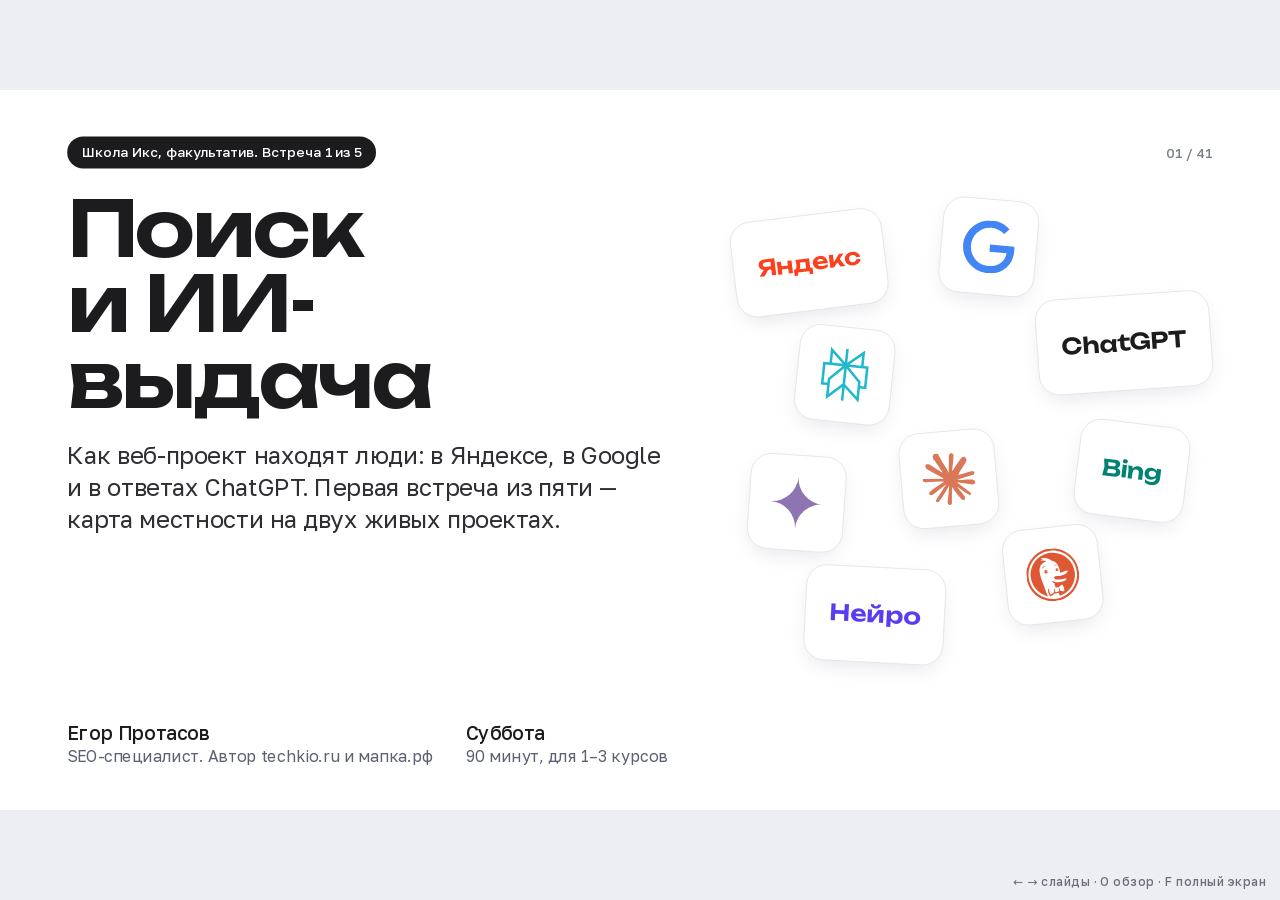
==== index.html @ 4ce23ad5 "Дека «Поиск и ИИ-выдача»: встреча 1 факультатива 41 слайд на живых данных Метрики, Вебмастера и Sear" ====
<!doctype html>
<html lang="ru">
<head>
<meta charset="utf-8">
<meta name="viewport" content="width=device-width,initial-scale=1">
<meta name="robots" content="noindex, nofollow, noarchive, nosnippet">
<meta name="referrer" content="no-referrer">
<title>Поиск и ИИ-выдача — встреча 1 · Школа Икс</title>
<style>
@font-face{font-family: 'Unbounded'; font-style: normal; font-weight: 200 900; font-display: block; src:url([data-uri]) format('woff2'); unicode-range: U+0301, U+0400-045F, U+0490-0491, U+04B0-04B1, U+2116;}
@font-face{font-family: 'Unbounded'; font-style: normal; font-weight: 200 900; font-display: block; src:url([data-uri]) format('woff2'); unicode-range: U+0000-00FF, U+0131, U+0152-0153, U+02BB-02BC, U+02C6, U+02DA, U+02DC, U+0304, U+0308, U+0329, U+2000-206F, U+20AC, U+2122, U+2191, U+2193, U+2212, U+2215, U+FEFF, U+FFFD;}
@font-face{font-family: 'Golos Text'; font-style: normal; font-weight: 400 900; font-display: block; src:url([data-uri]) format('woff2'); unicode-range: U+0301, U+0400-045F, U+0490-0491, U+04B0-04B1, U+2116;}
@font-face{font-family: 'Golos Text'; font-style: normal; font-weight: 400 900; font-display: block; src:url([data-uri]) format('woff2'); unicode-range: U+0000-00FF, U+0131, U+0152-0153, U+02BB-02BC, U+02C6, U+02DA, U+02DC, U+0304, U+0308, U+0329, U+2000-206F, U+20AC, U+2122, U+2191, U+2193, U+2212, U+2215, U+FEFF, U+FFFD;}
@font-face{font-family: 'JetBrains Mono'; font-style: normal; font-weight: 400 700; font-display: block; src:url([data-uri]) format('woff2'); unicode-range: U+0301, U+0400-045F, U+0490-0491, U+04B0-04B1, U+2116;}
@font-face{font-family: 'JetBrains Mono'; font-style: normal; font-weight: 400 700; font-display: block; src:url([data-uri]) format('woff2'); unicode-range: U+0000-00FF, U+0131, U+0152-0153, U+02BB-02BC, U+02C6, U+02DA, U+02DC, U+0304, U+0308, U+0329, U+2000-206F, U+20AC, U+2122, U+2191, U+2193, U+2212, U+2215, U+FEFF, U+FFFD;}

:root{
  --canvas:#FFFFFF; --surface:#F7F8FA; --ink:#1C1C1E; --charcoal:#2E2E33; --slate:#5C6170; --steel:#7A7E8A;
  --hair:#E0E2E8; --hair2:#C9CCD4;
  --yel:#FFD02F; --yel2:#FCB900; --yel-l:#FFF4C4; --yel-d:#746019;
  --blue:#4262FF; --teal:#0FBCB0; --teal-l:#C3FAF5; --moss:#187574;
  --rose-l:#FDE0F0; --rose-d:#8A1F5C; --coral:#FF9999; --coral-l:#FFC6C6; --coral-d:#600000;
  --orange-l:#FFE6CD; --orange-d:#7A3E00; --lav:#EDEAFF; --lav-d:#3F3A8F; --ok:#00B473; --dark:#1C1C1E;
  --fd:'Unbounded',system-ui,sans-serif; --ft:'Golos Text',system-ui,-apple-system,sans-serif; --fm:'JetBrains Mono',ui-monospace,Menlo,monospace;
}
*{box-sizing:border-box;margin:0;padding:0}
html,body{height:100%;background:#EDEEF1;overflow:hidden}
body{font-family:var(--ft);color:var(--ink);-webkit-font-smoothing:antialiased;text-rendering:optimizeLegibility}
a{color:var(--blue)}

/* сцена 16:9 */
#stage{position:fixed;inset:0;overflow:hidden;background:#EDEEF1}
#deck{position:absolute;left:50%;top:50%;width:1600px;height:900px;transform:translate(-50%,-50%) scale(var(--s,1));
  }
/* режим снимка (?shot=1): без масштабирования сцены, кадр ровно 1600×900 — для QA и PDF */
html.shot,html.shot body{width:1600px;height:900px;background:#fff}
html.shot #stage{position:static;width:1600px;height:900px}
html.shot #deck{position:relative;left:auto;top:auto;transform:none;
  transform-origin:center center;background:var(--canvas);overflow:hidden}

/* слайд */
.s{position:absolute;inset:0;z-index:3;padding:58px 84px 54px;opacity:0;visibility:hidden;pointer-events:none;
  display:flex;flex-direction:column;background:var(--canvas)}
.s.live{opacity:1;visibility:visible;pointer-events:auto}
.s.dark{background:var(--dark);color:#fff}
.s.yellow{background:var(--yel)}

.top{display:flex;justify-content:space-between;align-items:center;margin-bottom:28px;flex:none}
.pill{font:500 17px/1 var(--ft);background:var(--ink);color:#fff;border-radius:999px;padding:11px 18px 12px;letter-spacing:.005em}
.dark .pill{background:#fff;color:var(--ink)}
.yellow .pill{background:var(--ink)}
.cnt{font:500 17px/1 var(--ft);color:var(--steel);font-variant-numeric:tabular-nums}
.dark .cnt{color:rgba(255,255,255,.55)}

h1{font:600 50px/1.08 var(--fd);letter-spacing:-.02em;margin:0 0 24px;max-width:1330px}
h1.xl{font-size:66px;line-height:1.04}
h1.md{font-size:42px}
.lead{font:400 27px/1.38 var(--ft);color:var(--charcoal);max-width:1180px;margin-bottom:26px}
.dark .lead{color:rgba(255,255,255,.72)}
.body{flex:1;min-height:0;display:flex;flex-direction:column}
.fill{flex:1;min-height:0}
.row{display:flex;gap:24px;align-items:stretch}
.row>*{min-width:0}
.g2,.g3,.g4,.g5{display:grid;gap:22px}
.g2{grid-template-columns:repeat(2,minmax(0,1fr))}
.g3{grid-template-columns:repeat(3,minmax(0,1fr))}
.g4{grid-template-columns:repeat(4,minmax(0,1fr))}
.g5{grid-template-columns:repeat(5,minmax(0,1fr))}
.g2>*,.g3>*,.g4>*,.g5>*{min-width:0}
.foot{margin-top:auto;padding-top:18px;font:400 18px/1.35 var(--ft);color:var(--steel)}
.foot b{color:var(--slate);font-weight:500}
.dark .foot{color:rgba(255,255,255,.5)}
.hl{background:var(--yel);padding:0 .14em;border-radius:5px;-webkit-box-decoration-break:clone;box-decoration-break:clone;color:var(--ink)}
.mono{font-family:var(--fm);font-weight:500}
b,strong{font-weight:600}

/* стикеры и карточки */
.sticky{border-radius:26px;padding:28px 30px;display:flex;flex-direction:column;gap:12px;min-height:0}
.sticky h4{font:500 24px/1.22 var(--fd);letter-spacing:-.01em}
.sticky p{font:400 21px/1.4 var(--ft);color:var(--charcoal)}
.sticky .big{font:600 62px/1 var(--fd);letter-spacing:-.03em;margin:4px 0 2px}
.sticky .lab{font:500 17px/1.3 var(--ft);color:var(--slate)}
.teal{background:var(--teal-l)} .teal .lab{color:var(--moss)}
.lav{background:var(--lav)} .lav .lab{color:var(--lav-d)}
.yel{background:var(--yel-l)} .yel .lab{color:var(--yel-d)}
.rose{background:var(--rose-l)} .rose .lab{color:var(--rose-d)}
.coral{background:var(--coral-l)} .coral .lab{color:var(--coral-d)}
.orange{background:var(--orange-l)} .orange .lab{color:var(--orange-d)}
.grey{background:var(--surface)}
.gold{background:var(--yel)}
.card{background:var(--surface);border:1px solid var(--hair);border-radius:16px;padding:22px 24px;display:flex;flex-direction:column;gap:10px;min-height:0}
.card h4{font:500 22px/1.25 var(--fd)}
.card p{font:400 20px/1.4 var(--ft);color:var(--charcoal)}
.dark .card{background:#2A2A2E;border-color:#3A3A40;color:#fff}
.dark .card p{color:rgba(255,255,255,.72)}

/* большая цифра */
.stat .n{font:600 82px/1 var(--fd);letter-spacing:-.035em;font-variant-numeric:tabular-nums}
.stat .n small{font-size:.5em;letter-spacing:-.02em}
.stat .l{font:400 21px/1.35 var(--ft);color:var(--slate);margin-top:10px;max-width:34ch}
.dark .stat .l{color:rgba(255,255,255,.62)}
.stat.sm .n{font-size:56px}

/* плитки логотипов */
.tiles{display:flex;flex-wrap:wrap;gap:14px;align-items:flex-start}
.tl{display:flex;flex-direction:column;align-items:center;gap:9px;font:500 16px/1.2 var(--ft);color:var(--slate);text-align:center;width:112px}
.tl.w{width:auto}
.tile{height:86px;min-width:86px;background:#fff;border:1px solid var(--hair);border-radius:18px;display:grid;place-items:center;padding:0 12px}
.tile .ic{width:46px;height:46px;fill:currentColor;display:block}
.tile.word{font:600 21px/1 var(--fd);letter-spacing:-.02em;padding:0 22px;white-space:nowrap}
.tile.sm{height:64px;min-width:64px;border-radius:14px}
.tile.sm .ic{width:34px;height:34px}
.tile.sm.word{font-size:17px;padding:0 16px}
.tile.big{height:120px;min-width:120px;border-radius:26px}
.tile.big .ic{width:66px;height:66px}
.tile.big.word{font-size:28px;padding:0 30px}
.dark .tile{border-color:transparent}

/* иконки-штрихи */
.ui{width:42px;height:42px;fill:none;stroke:currentColor;stroke-width:1.9;stroke-linecap:round;stroke-linejoin:round;flex:none}
.ui.lg{width:56px;height:56px;stroke-width:1.7}
.ui.sm{width:30px;height:30px;stroke-width:2.1}

/* окно браузера */
.browser{background:#fff;border:1px solid var(--hair);border-radius:16px;overflow:hidden;box-shadow:rgba(5,0,56,.08) 0 12px 32px -4px;display:flex;flex-direction:column;min-height:0}
.browser .bar{height:40px;flex:none;background:var(--surface);border-bottom:1px solid var(--hair);display:flex;align-items:center;gap:8px;padding:0 14px}
.browser .bar i{width:11px;height:11px;border-radius:50%;background:var(--hair2);flex:none}
.browser .url{margin-left:10px;flex:1;height:25px;background:#fff;border:1px solid var(--hair);border-radius:8px;font:500 14px/23px var(--fm);color:var(--slate);padding:0 10px;overflow:hidden;white-space:nowrap;text-overflow:ellipsis}
.browser .shot{flex:1;min-height:0;overflow:hidden;background:#fff}
.browser .shot img{display:block;width:100%;height:100%;object-fit:cover;object-position:top}

/* пайплайн шагов */
.pipe{display:flex;gap:16px;align-items:stretch;min-height:0}
.pipe .step{flex:1;min-width:0;background:var(--surface);border-radius:22px;padding:24px 26px;display:flex;flex-direction:column;gap:10px}
.pipe .arr{flex:none;width:30px;display:grid;place-items:center;color:var(--hair2)}
.pipe .arr svg{width:22px;height:22px;fill:none;stroke:currentColor;stroke-width:2.4;stroke-linecap:round;stroke-linejoin:round}
.step h4{font:500 23px/1.22 var(--fd)}
.step p{font:400 20px/1.4 var(--ft);color:var(--charcoal)}
.step .hd{display:flex;align-items:center;gap:14px;margin-bottom:4px}
.num{width:44px;height:44px;border-radius:50%;background:var(--ink);color:#fff;font:600 19px/44px var(--fd);text-align:center;flex:none;font-variant-numeric:tabular-nums}
.num.y{background:var(--yel);color:var(--ink)}
.num.w{background:#fff;color:var(--ink)}
.dark .num{background:var(--yel);color:var(--ink)}

/* макет выдачи */
.serp{background:#fff;border:1px solid var(--hair);border-radius:16px;padding:20px 24px;display:flex;flex-direction:column;gap:13px;min-height:0;box-shadow:rgba(5,0,56,.08) 0 12px 32px -4px}
.serp .q{display:flex;align-items:center;gap:12px;border:1px solid var(--hair2);border-radius:999px;padding:10px 18px;font:400 19px var(--ft);color:var(--ink)}
.serp .q .ui{width:22px;height:22px;stroke-width:2.3}
.sr{position:relative;padding-left:46px;display:flex;flex-direction:column;gap:3px}
.sr .m{position:absolute;left:0;top:2px;width:30px;height:30px;border-radius:50%;background:var(--ink);color:#fff;font:600 14px/30px var(--fd);text-align:center}
.sr .t{font:500 19px/1.25 var(--ft);color:var(--blue)}
.sr .u{font:500 14px/1.3 var(--fm);color:var(--moss)}
.sr .d{font:400 16px/1.35 var(--ft);color:var(--charcoal)}
.sr.ad .t::before{content:"Реклама";font:500 12px/1 var(--ft);color:#fff;background:var(--steel);border-radius:5px;padding:3px 6px;margin-right:9px;vertical-align:2px}
.sr .ai{background:var(--rose-l);border-radius:12px;padding:12px 14px;font:400 16px/1.35 var(--ft);color:var(--charcoal)}
.sr .ai b{display:block;font:500 15px/1.3 var(--ft);color:var(--rose-d);margin-bottom:4px}
.sr .ai sup{font-size:.7em;color:var(--blue)}
.sr .loc{display:flex;gap:10px}
.sr .loc span{flex:1;background:var(--surface);border:1px solid var(--hair);border-radius:10px;padding:8px 10px;font:400 14px/1.3 var(--ft);color:var(--charcoal)}
.sr .paa{display:flex;flex-direction:column;gap:6px}
.sr .paa span{border:1px solid var(--hair);border-radius:8px;padding:7px 12px;font:400 15px var(--ft);color:var(--charcoal)}
.legend{display:flex;flex-direction:column;gap:14px}
.legend .li{display:flex;gap:14px;align-items:flex-start}
.legend .li .m{width:32px;height:32px;border-radius:50%;background:var(--ink);color:#fff;font:600 15px/32px var(--fd);text-align:center;flex:none}
.legend .li h5{font:500 21px/1.25 var(--fd);margin-bottom:4px}
.legend .li p{font:400 19px/1.38 var(--ft);color:var(--charcoal)}

/* анатомия сниппета */
.anat{display:grid;grid-template-columns:220px minmax(0,1fr);gap:14px 28px;align-items:center}
.anat .k{font:500 18px/1.3 var(--ft);color:var(--slate);text-align:right}
.anat .t{font:500 30px/1.2 var(--ft);color:var(--blue)}
.anat .u{font:500 21px/1.3 var(--fm);color:var(--moss)}
.anat .d{font:400 22px/1.4 var(--ft);color:var(--charcoal)}
.anat .box{background:#fff;border:1px solid var(--hair);border-radius:14px;padding:14px 20px}
.anat .box.bad{border-color:var(--coral)}
.anat .box.good{border-color:var(--ok)}

/* таблица */
.tbl{display:grid;grid-template-columns:230px minmax(0,1fr) minmax(0,1fr);border-top:2px solid var(--ink)}
.tbl>div{padding:16px 18px;border-bottom:1px solid var(--hair);font:400 21px/1.35 var(--ft);color:var(--charcoal);min-width:0}
.tbl .h{font:500 19px/1.2 var(--ft);color:var(--slate);padding-top:12px;padding-bottom:12px}
.tbl .k{font:500 21px/1.3 var(--fd);color:var(--ink);letter-spacing:-.01em}
.tbl .geo{background:var(--rose-l)}

/* чек-лист */
.chk{display:grid;grid-template-columns:repeat(2,minmax(0,1fr));gap:16px 22px}
.ck{display:flex;gap:18px;align-items:flex-start;padding:20px 24px;background:var(--surface);border-radius:18px;min-height:0}
.ck h5{font:500 22px/1.25 var(--fd);margin-bottom:6px}
.ck p{font:400 19px/1.38 var(--ft);color:var(--charcoal)}
.ck .mono{font-size:18px;color:var(--ink);background:#fff;border:1px solid var(--hair);border-radius:6px;padding:1px 7px}

/* словарь */
.kv{display:grid;grid-template-columns:repeat(3,minmax(0,1fr));gap:18px}
.kv .it{background:var(--surface);border-radius:20px;padding:24px 26px;display:flex;flex-direction:column;gap:8px}
.kv .k{font:500 25px/1.2 var(--fd);letter-spacing:-.01em}
.kv .k small{font:500 17px/1.2 var(--fm);color:var(--slate);display:block;margin-top:5px}
.kv .v{font:400 20px/1.4 var(--ft);color:var(--charcoal)}

/* график */
.chart{display:flex;flex-direction:column;gap:12px;min-height:0}
.chart svg{display:block;max-width:100%;height:auto}
.chart .cap{font:400 18px/1.35 var(--ft);color:var(--slate)}
.leg{display:flex;gap:22px;flex-wrap:wrap;font:500 18px/1.2 var(--ft);color:var(--slate)}
.leg i{width:14px;height:14px;border-radius:4px;display:inline-block;margin-right:8px;vertical-align:-2px}
.ax{font:500 15px var(--ft);fill:var(--steel)}
.val{font:600 17px var(--fd);fill:var(--ink)}
.val.w{fill:#fff}

/* запрос-карточка */
.qcard{background:#fff;border:1px solid var(--hair);border-radius:16px;padding:18px 20px;display:flex;flex-direction:column;gap:8px}
.qcard .q{font:500 21px/1.3 var(--fm);color:var(--ink);word-break:break-word}
.qcard .meta{font:400 17px/1.3 var(--ft);color:var(--slate)}

/* разделители */
.divn{font:600 150px/1 var(--fd);letter-spacing:-.045em;color:var(--yel);font-variant-numeric:tabular-nums}
.divt{font:600 62px/1.06 var(--fd);letter-spacing:-.025em;max-width:1000px}
.divs{font:400 26px/1.42 var(--ft);color:rgba(255,255,255,.66);max-width:900px;margin-top:22px}
.divlist{display:flex;flex-direction:column;gap:14px;font:400 23px/1.35 var(--ft);color:rgba(255,255,255,.72)}
.divlist span{padding-left:22px;position:relative}
.divlist span::before{content:"";position:absolute;left:0;top:.55em;width:9px;height:9px;border-radius:50%;background:var(--yel)}

/* обложка */
.cover h1{font-size:96px;line-height:.98;letter-spacing:-.035em;margin:0}
.cover .sub{font:400 30px/1.35 var(--ft);color:var(--charcoal);max-width:760px;margin-top:28px}
.cover .who{margin-top:auto;display:flex;gap:40px;align-items:flex-end}
.cover .who b{font:500 24px/1.3 var(--ft)}
.cover .who span{font:400 20px/1.35 var(--ft);color:var(--slate)}
.stack{position:relative}
.stack .tile{position:absolute;box-shadow:rgba(5,0,56,.10) 0 10px 26px -6px}

/* источники */
.src{display:grid;grid-template-columns:1fr 1fr;gap:0 26px;align-content:start}
.srow{display:grid;grid-template-columns:minmax(0,1fr) auto;gap:4px 16px;padding:15px 0;border-bottom:1px solid var(--hair);align-items:baseline}
.srow .num{width:auto;height:auto;border-radius:0;background:none;color:var(--ink);font:500 20px/1.3 var(--ft);text-align:left}
.srow .lnk{font:500 16px/1.3 var(--fm);color:var(--blue);white-space:nowrap}
.srow .whr{grid-column:1/-1;font:400 17px/1.3 var(--ft);color:var(--steel)}

/* анимация появления — только там, где порядок имеет смысл */
.s.live .r{animation:up .5s cubic-bezier(.22,.75,.2,1) both;animation-delay:calc(var(--i,0)*90ms)}
@keyframes up{from{opacity:0;transform:translateY(12px)}to{opacity:1;transform:none}}

/* переход */
#wipe{position:absolute;inset:0;z-index:20;pointer-events:none;opacity:0;background:var(--yel)}
#wipe.go{animation:sweep .38s cubic-bezier(.62,0,.36,1)}
@keyframes sweep{0%{opacity:1;transform:scaleX(0);transform-origin:left center}48%{opacity:1;transform:scaleX(1);transform-origin:left center}
  52%{opacity:1;transform:scaleX(1);transform-origin:right center}100%{opacity:1;transform:scaleX(0);transform-origin:right center}}
.s.in{animation:slidein .32s cubic-bezier(.22,.75,.2,1)}
@keyframes slidein{0%{opacity:0;transform:translateY(var(--dy,10px))}100%{opacity:1;transform:none}}

/* обзор */
#ov{position:fixed;inset:0;z-index:40;background:rgba(28,28,30,.97);display:none;grid-template-columns:repeat(5,1fr);gap:14px;padding:36px;overflow:auto;align-content:start}
#ov.on{display:grid}
.ovc{aspect-ratio:16/9;border-radius:11px;background:#fff;cursor:pointer;border:2px solid transparent;padding:13px;display:flex;flex-direction:column;justify-content:space-between;text-align:left;font-family:var(--ft);transition:border-color .16s}
.ovc:hover,.ovc:focus-visible{border-color:var(--yel);outline:none}
.ovc.cur{border-color:var(--yel)}
.ovc .t{font:500 14px/1.2 var(--ft);color:var(--ink)}
.ovc .i{font:500 12px var(--ft);color:var(--steel);font-variant-numeric:tabular-nums}
#help{position:fixed;right:14px;bottom:11px;z-index:30;font:500 12px var(--ft);color:#6B6F7A;letter-spacing:.04em;transition:opacity .5s;pointer-events:none}
#help.hide{opacity:0}
:focus-visible{outline:2px solid var(--blue);outline-offset:3px}
@media (prefers-reduced-motion:reduce){#wipe.go,.s.in{animation:none}.s.live .r{animation:none;opacity:1;transform:none}}

/* печать */
@media print{
  @page{size:1600px 900px;margin:0}
  html,body{overflow:visible;height:auto;background:#fff}
  #stage{position:static;display:block}
  #deck{position:static;left:auto;top:auto;transform:none;width:1600px;height:auto;overflow:visible}
  #help,#ov,#wipe{display:none!important}
  .s{position:relative;inset:auto;width:1600px;height:900px;opacity:1!important;visibility:visible!important;page-break-after:always;break-after:page}
  .s:last-of-type{page-break-after:auto;break-after:auto}
  .s .r{opacity:1!important;transform:none!important;animation:none!important}
}
</style>
</head>
<body>
<div id="stage"><div id="deck"><svg id="sprite" aria-hidden="true" style="position:absolute;width:0;height:0;overflow:hidden"><defs><symbol id="i-google" viewBox="0 0 24 24"><path d="M12.48 10.92v3.28h7.84c-.24 1.84-.853 3.187-1.787 4.133-1.147 1.147-2.933 2.4-6.053 2.4-4.827 0-8.6-3.893-8.6-8.72s3.773-8.72 8.6-8.72c2.6 0 4.507 1.027 5.907 2.347l2.307-2.307C18.747 1.44 16.133 0 12.48 0 5.867 0 .307 5.387.307 12s5.56 12 12.173 12c3.573 0 6.267-1.173 8.373-3.36 2.16-2.16 2.84-5.213 2.84-7.667 0-.76-.053-1.467-.173-2.053H12.48z"/></symbol><symbol id="i-googlesearchconsole" viewBox="0 0 24 24"><path d="M8.548 1.156L6.832 2.872v1.682h1.716zm0 3.398v.035H6.832v-.035H3.386L0 7.844v3.577h2.826V8.94c0-.525.429-.954.954-.954h16.476c.525 0 .954.43.954.954v2.48h2.754V7.844l-3.386-3.29H17.3v.035h-1.717v-.035zm7.035 0H17.3V2.872l-1.717-1.716zM8.679 1.188V2.84h6.773V1.188zm11.471 7.07a.834.834 0 00-.132.01l-.543.002c-5.216.014-10.432-.008-15.648.01-.435-.063-.794.436-.716.883v2.264h17.812c-.016-.888.045-1.782-.034-2.666-.104-.342-.427-.502-.739-.502zm-15.422.634a.689.698 0 01.689.698.689.698 0 01-.689.697.689.698 0 01-.688-.697.689.698 0 01.688-.698zm2.134 0a.689.698 0 01.689.698.689.698 0 01-.689.697.689.698 0 01-.688-.697.689.698 0 01.688-.698zM.036 11.645v9.156c0 1.05.858 1.908 1.907 1.908h.883V11.645zm21.174 0v11.064h.882c1.05 0 1.908-.858 1.908-1.908v-9.156zM4.057 13.133v6.85h6.137v-6.85zm13.243.021v3.777l-1.708.977-1.708-.977v-3.758a4.006 4.006 0 000 7.23v2.441h3.457v-2.442a4.006 4.006 0 00-.041-7.248zm-13.243 8.26v1.43h7.925v-1.43z"/></symbol><symbol id="i-googleanalytics" viewBox="0 0 24 24"><path d="M22.84 2.9982v17.9987c.0086 1.6473-1.3197 2.9897-2.967 2.9984a2.9808 2.9808 0 01-.3677-.0208c-1.528-.226-2.6477-1.5558-2.6105-3.1V3.1204c-.0369-1.5458 1.0856-2.8762 2.6157-3.1 1.6361-.1915 3.1178.9796 3.3093 2.6158.014.1201.0208.241.0202.3619zM4.1326 18.0548c-1.6417 0-2.9726 1.331-2.9726 2.9726C1.16 22.6691 2.4909 24 4.1326 24s2.9726-1.3309 2.9726-2.9726-1.331-2.9726-2.9726-2.9726zm7.8728-9.0098c-.0171 0-.0342 0-.0513.0003-1.6495.0904-2.9293 1.474-2.891 3.1256v7.9846c0 2.167.9535 3.4825 2.3505 3.763 1.6118.3266 3.1832-.7152 3.5098-2.327.04-.1974.06-.3983.0593-.5998v-8.9585c.003-1.6474-1.33-2.9852-2.9773-2.9882z"/></symbol><symbol id="i-googlegemini" viewBox="0 0 24 24"><path d="M11.04 19.32Q12 21.51 12 24q0-2.49.93-4.68.96-2.19 2.58-3.81t3.81-2.55Q21.51 12 24 12q-2.49 0-4.68-.93a12.3 12.3 0 0 1-3.81-2.58 12.3 12.3 0 0 1-2.58-3.81Q12 2.49 12 0q0 2.49-.96 4.68-.93 2.19-2.55 3.81a12.3 12.3 0 0 1-3.81 2.58Q2.49 12 0 12q2.49 0 4.68.96 2.19.93 3.81 2.55t2.55 3.81"/></symbol><symbol id="i-googlechrome" viewBox="0 0 24 24"><path d="M12 0C8.21 0 4.831 1.757 2.632 4.501l3.953 6.848A5.454 5.454 0 0 1 12 6.545h10.691A12 12 0 0 0 12 0zM1.931 5.47A11.943 11.943 0 0 0 0 12c0 6.012 4.42 10.991 10.189 11.864l3.953-6.847a5.45 5.45 0 0 1-6.865-2.29zm13.342 2.166a5.446 5.446 0 0 1 1.45 7.09l.002.001h-.002l-5.344 9.257c.206.01.413.016.621.016 6.627 0 12-5.373 12-12 0-1.54-.29-3.011-.818-4.364zM12 16.364a4.364 4.364 0 1 1 0-8.728 4.364 4.364 0 0 1 0 8.728Z"/></symbol><symbol id="i-googlemaps" viewBox="0 0 24 24"><path d="M19.527 4.799c1.212 2.608.937 5.678-.405 8.173-1.101 2.047-2.744 3.74-4.098 5.614-.619.858-1.244 1.75-1.669 2.727-.141.325-.263.658-.383.992-.121.333-.224.673-.34 1.008-.109.314-.236.684-.627.687h-.007c-.466-.001-.579-.53-.695-.887-.284-.874-.581-1.713-1.019-2.525-.51-.944-1.145-1.817-1.79-2.671L19.527 4.799zM8.545 7.705l-3.959 4.707c.724 1.54 1.821 2.863 2.871 4.18.247.31.494.622.737.936l4.984-5.925-.029.01c-1.741.601-3.691-.291-4.392-1.987a3.377 3.377 0 0 1-.209-.716c-.063-.437-.077-.761-.004-1.198l.001-.007zM5.492 3.149l-.003.004c-1.947 2.466-2.281 5.88-1.117 8.77l4.785-5.689-.058-.05-3.607-3.035zM14.661.436l-3.838 4.563a.295.295 0 0 1 .027-.01c1.6-.551 3.403.15 4.22 1.626.176.319.323.683.377 1.045.068.446.085.773.012 1.22l-.003.016 3.836-4.561A8.382 8.382 0 0 0 14.67.439l-.009-.003zM9.466 5.868L14.162.285l-.047-.012A8.31 8.31 0 0 0 11.986 0a8.439 8.439 0 0 0-6.169 2.766l-.016.018 3.665 3.084z"/></symbol><symbol id="i-googleads" viewBox="0 0 24 24"><path d="M3.9998 22.9291C1.7908 22.9291 0 21.1383 0 18.9293s1.7908-3.9998 3.9998-3.9998 3.9998 1.7908 3.9998 3.9998-1.7908 3.9998-3.9998 3.9998zm19.4643-6.0004L15.4632 3.072C14.3586 1.1587 11.9121.5028 9.9988 1.6074S7.4295 5.1585 8.5341 7.0718l8.0009 13.8567c1.1046 1.9133 3.5511 2.5679 5.4644 1.4646 1.9134-1.1046 2.568-3.5511 1.4647-5.4644zM7.5137 4.8438L1.5645 15.1484A4.5 4.5 0 0 1 4 14.4297c2.5597-.0075 4.6248 2.1585 4.4941 4.7148l3.2168-5.5723-3.6094-6.25c-.4499-.7793-.6322-1.6394-.5878-2.4784z"/></symbol><symbol id="i-anthropic" viewBox="0 0 24 24"><path d="M17.3041 3.541h-3.6718l6.696 16.918H24Zm-10.6082 0L0 20.459h3.7442l1.3693-3.5527h7.0052l1.3693 3.5528h3.7442L10.5363 3.5409Zm-.3712 10.2232 2.2914-5.9456 2.2914 5.9456Z"/></symbol><symbol id="i-claude" viewBox="0 0 24 24"><path d="m4.7144 15.9555 4.7174-2.6471.079-.2307-.079-.1275h-.2307l-.7893-.0486-2.6956-.0729-2.3375-.0971-2.2646-.1214-.5707-.1215-.5343-.7042.0546-.3522.4797-.3218.686.0608 1.5179.1032 2.2767.1578 1.6514.0972 2.4468.255h.3886l.0546-.1579-.1336-.0971-.1032-.0972L6.973 9.8356l-2.55-1.6879-1.3356-.9714-.7225-.4918-.3643-.4614-.1578-1.0078.6557-.7225.8803.0607.2246.0607.8925.686 1.9064 1.4754 2.4893 1.8336.3643.3035.1457-.1032.0182-.0728-.164-.2733-1.3539-2.4467-1.445-2.4893-.6435-1.032-.17-.6194c-.0607-.255-.1032-.4674-.1032-.7285L6.287.1335 6.6997 0l.9957.1336.419.3642.6192 1.4147 1.0018 2.2282 1.5543 3.0296.4553.8985.2429.8318.091.255h.1579v-.1457l.1275-1.706.2368-2.0947.2307-2.6957.0789-.7589.3764-.9107.7468-.4918.5828.2793.4797.686-.0668.4433-.2853 1.8517-.5586 2.9021-.3643 1.9429h.2125l.2429-.2429.9835-1.3053 1.6514-2.0643.7286-.8196.85-.9046.5464-.4311h1.0321l.759 1.1293-.34 1.1657-1.0625 1.3478-.8804 1.1414-1.2628 1.7-.7893 1.36.0729.1093.1882-.0183 2.8535-.607 1.5421-.2794 1.8396-.3157.8318.3886.091.3946-.3278.8075-1.967.4857-2.3072.4614-3.4364.8136-.0425.0304.0486.0607 1.5482.1457.6618.0364h1.621l3.0175.2247.7892.522.4736.6376-.079.4857-1.2142.6193-1.6393-.3886-3.825-.9107-1.3113-.3279h-.1822v.1093l1.0929 1.0686 2.0035 1.8092 2.5075 2.3314.1275.5768-.3218.4554-.34-.0486-2.2039-1.6575-.85-.7468-1.9246-1.621h-.1275v.17l.4432.6496 2.3436 3.5214.1214 1.0807-.17.3521-.6071.2125-.6679-.1214-1.3721-1.9246L14.38 17.959l-1.1414-1.9428-.1397.079-.674 7.2552-.3156.3703-.7286.2793-.6071-.4614-.3218-.7468.3218-1.4753.3886-1.9246.3157-1.53.2853-1.9004.17-.6314-.0121-.0425-.1397.0182-1.4328 1.9672-2.1796 2.9446-1.7243 1.8456-.4128.164-.7164-.3704.0667-.6618.4008-.5889 2.386-3.0357 1.4389-1.882.929-1.0868-.0062-.1579h-.0546l-6.3385 4.1164-1.1293.1457-.4857-.4554.0608-.7467.2307-.2429 1.9064-1.3114Z"/></symbol><symbol id="i-perplexity" viewBox="0 0 24 24"><path d="M22.3977 7.0896h-2.3106V.0676l-7.5094 6.3542V.1577h-1.1554v6.1966L4.4904 0v7.0896H1.6023v10.3976h2.8882V24l6.932-6.3591v6.2005h1.1554v-6.0469l6.9318 6.1807v-6.4879h2.8882V7.0896zm-3.4657-4.531v4.531h-5.355l5.355-4.531zm-13.2862.0676 4.8691 4.4634H5.6458V2.6262zM2.7576 16.332V8.245h7.8476l-6.1149 6.1147v1.9723H2.7576zm2.8882 5.0404v-3.8852h.0001v-2.6488l5.7763-5.7764v7.0111l-5.7764 5.2993zm12.7086.0248-5.7766-5.1509V9.0618l5.7766 5.7766v6.5588zm2.8882-5.0652h-1.733v-1.9723L13.3948 8.245h7.8478v8.087z"/></symbol><symbol id="i-duckduckgo" viewBox="0 0 24 24"><path d="M12 0C5.37 0 0 5.37 0 12s5.37 12 12 12 12-5.37 12-12S18.63 0 12 0zm0 .984C18.083.984 23.016 5.916 23.016 12S18.084 23.016 12 23.016.984 18.084.984 12C.984 5.917 5.916.984 12 .984zm0 .938C6.434 1.922 1.922 6.434 1.922 12c0 4.437 2.867 8.205 6.85 9.55-.237-.82-.776-2.753-1.6-6.052-1.184-4.741-2.064-8.606 2.379-9.813.047-.011.064-.064.03-.093-.514-.467-1.382-.548-2.233-.38a.06.06 0 0 1-.07-.058c0-.011 0-.023.011-.035.205-.286.572-.507.822-.64a1.843 1.843 0 0 0-.607-.335c-.059-.022-.059-.12-.006-.144.006-.006.012-.012.024-.012 1.749-.233 3.586.292 4.49 1.448.011.011.023.017.035.023 2.968.635 3.509 4.837 3.328 5.998a9.607 9.607 0 0 0 2.346-.576c.746-.286 1.008-.222 1.101-.053.1.193-.018.513-.28.81-.496.567-1.393 1.01-2.974 1.137-.546.044-1.029.024-1.445.006-.789-.035-1.339-.059-1.633.39-.192.298-.041.998 1.487 1.22 1.09.157 2.078.047 2.798-.034.643-.07 1.073-.118 1.172.069.21.402-.996 1.207-3.066 1.224-.158 0-.315-.006-.467-.011-1.283-.065-2.227-.414-2.816-.735a.094.094 0 0 1-.035-.017c-.105-.059-.31.045-.188.267.07.134.444.478 1.004.776-.058.466.087 1.184.338 2l.088-.016c.041-.009.087-.019.134-.025.507-.082.775.012.926.175.717-.536 1.913-1.294 2.03-1.154.583.694.66 2.332.53 2.99-.004.012-.017.024-.04.035-.274.117-1.783-.296-1.783-.511-.059-1.075-.26-1.173-.493-1.225h-.156c.006.006.012.018.018.03l.052.12c.093.257.24 1.063.13 1.26-.112.199-.835.297-1.284.303-.443.006-.543-.158-.637-.408-.07-.204-.103-.675-.103-.95a.857.857 0 0 1 .012-.216c-.134.058-.333.193-.397.281-.017.262-.017.682.123 1.149.07.221-1.518 1.164-1.74.99-.227-.181-.634-1.952-.459-2.67-.187.017-.338.075-.42.191-.367.508.093 2.933.582 3.248.257.169 1.54-.553 2.176-1.095.105.145.305.158.553.158.326-.012.782-.06 1.103-.158.192.45.423.972.613 1.388 4.47-1.032 7.803-5.037 7.803-9.82 0-5.566-4.512-10.078-10.078-10.078zm1.791 5.646c-.42 0-.678.146-.795.332-.023.047.047.094.094.07.14-.075.357-.161.701-.156.328.006.516.09.67.159l.023.01c.041.017.088-.03.059-.065-.134-.18-.332-.35-.752-.35zm-5.078.198a1.24 1.24 0 0 0-.522.082c-.454.169-.67.526-.67.76 0 .051.112.057.141.011.081-.123.21-.31.617-.478.408-.17.73-.146.951-.094.047.012.083-.041.041-.07a.989.989 0 0 0-.558-.211zm5.434 1.423a.651.651 0 0 0-.655.647.652.652 0 0 0 1.307 0 .646.646 0 0 0-.652-.647zm.283.262h.008a.17.17 0 0 1 .17.17c0 .093-.077.17-.17.17a.17.17 0 0 1-.17-.17c0-.09.072-.165.162-.17zm-5.358.076a.752.752 0 0 0-.758.758c0 .42.338.758.758.758s.758-.337.758-.758a.756.756 0 0 0-.758-.758zm.328.303h.01c.112 0 .2.089.2.2 0 .11-.088.197-.2.197a.195.195 0 0 1-.197-.198c0-.107.082-.194.187-.199z"/></symbol><symbol id="i-brave" viewBox="0 0 24 24"><path d="M15.68 0l2.096 2.38s1.84-.512 2.709.358c.868.87 1.584 1.638 1.584 1.638l-.562 1.381.715 2.047s-2.104 7.98-2.35 8.955c-.486 1.919-.818 2.66-2.198 3.633-1.38.972-3.884 2.66-4.293 2.916-.409.256-.92.692-1.38.692-.46 0-.97-.436-1.38-.692a185.796 185.796 0 01-4.293-2.916c-1.38-.973-1.712-1.714-2.197-3.633-.247-.975-2.351-8.955-2.351-8.955l.715-2.047-.562-1.381s.716-.768 1.585-1.638c.868-.87 2.708-.358 2.708-.358L8.321 0h7.36zm-3.679 14.936c-.14 0-1.038.317-1.758.69-.72.373-1.242.637-1.409.742-.167.104-.065.301.087.409.152.107 2.194 1.69 2.393 1.866.198.175.489.464.687.464.198 0 .49-.29.688-.464.198-.175 2.24-1.759 2.392-1.866.152-.108.254-.305.087-.41-.167-.104-.689-.368-1.41-.741-.72-.373-1.617-.69-1.757-.69zm0-11.278s-.409.001-1.022.206-1.278.46-1.584.46c-.307 0-2.581-.434-2.581-.434S4.119 7.152 4.119 7.849c0 .697.339.881.68 1.243l2.02 2.149c.192.203.59.511.356 1.066-.235.555-.58 1.26-.196 1.977.384.716 1.042 1.194 1.464 1.115.421-.08 1.412-.598 1.776-.834.364-.237 1.518-1.19 1.518-1.554 0-.365-1.193-1.02-1.413-1.168-.22-.15-1.226-.725-1.247-.95-.02-.227-.012-.293.284-.851.297-.559.831-1.304.742-1.8-.089-.495-.95-.753-1.565-.986-.615-.232-1.799-.671-1.947-.74-.148-.068-.11-.133.339-.175.448-.043 1.719-.212 2.292-.052.573.16 1.552.403 1.632.532.079.13.149.134.067.579-.081.445-.5 2.581-.541 2.96-.04.38-.12.63.288.724.409.094 1.097.256 1.333.256s.924-.162 1.333-.256c.408-.093.329-.344.288-.723-.04-.38-.46-2.516-.541-2.961-.082-.445-.012-.45.067-.579.08-.129 1.059-.372 1.632-.532.573-.16 1.845.009 2.292.052.449.042.487.107.339.175-.148.069-1.332.508-1.947.74-.615.233-1.476.49-1.565.986-.09.496.445 1.241.742 1.8.297.558.304.624.284.85-.02.226-1.026.802-1.247.95-.22.15-1.413.804-1.413 1.169 0 .364 1.154 1.317 1.518 1.554.364.236 1.355.755 1.776.834.422.079 1.08-.4 1.464-1.115.384-.716.039-1.422-.195-1.977-.235-.555.163-.863.355-1.066l2.02-2.149c.341-.362.68-.546.68-1.243 0-.697-2.695-3.96-2.695-3.96s-2.274.436-2.58.436c-.307 0-.972-.256-1.585-.461-.613-.205-1.022-.206-1.022-.206z"/></symbol><symbol id="i-semrush" viewBox="0 0 24 24"><path d="M20.698 11.911c0 .444-.226.516-.79.516-.596 0-.706-.1-.77-.554-.118-1.152-.896-2.13-2.201-2.24-.418-.034-.518-.19-.518-.706 0-.48.074-.708.446-.708 2.265.01 3.833 1.832 3.833 3.69v.002zm3.3 0c0-3.456-2.338-7.11-7.74-7.11H5.52c-.218 0-.354.11-.354.31 0 .109.082.209.156.26.388.31.97.654 1.73 1.036.743.372 1.323.616 1.903.852.246.1.336.208.336.344 0 .19-.136.308-.4.308H.372c-.254 0-.372.164-.372.326 0 .136.044.254.162.372.69.726 1.796 1.596 3.4 2.604 1.466.91 2.98 1.74 4.533 2.492.236.11.308.236.308.372-.008.154-.126.28-.4.28H4.1c-.216 0-.344.12-.344.3 0 .1.08.226.19.326.888.808 2.311 1.688 4.207 2.494 2.53 1.08 5.094 1.721 7.98 1.721 5.465 0 7.867-4.087 7.867-7.289l-.002.002zm-7.133 5.104c-2.794 0-5.132-2.276-5.132-5.114 0-2.794 2.33-5.04 5.132-5.04 2.863 0 5.111 2.24 5.111 5.04a5.086 5.086 0 0 1-5.111 5.114z"/></symbol><symbol id="i-lighthouse" viewBox="0 0 24 24"><path d="M12 0l5.5 3.5v5H20v3h-2.25l2 12.5H4.25l2-12.5H4v-3h2.5V3.53zm2.94 13.25l-6.22 2.26L8 20.04l7.5-2.75zM12 3.56L9.5 5.17V8.5h5V5.15Z"/></symbol><symbol id="i-cloudflare" viewBox="0 0 24 24"><path d="M16.5088 16.8447c.1475-.5068.0908-.9707-.1553-1.3154-.2246-.3164-.6045-.499-1.0615-.5205l-8.6592-.1123a.1559.1559 0 0 1-.1333-.0713c-.0283-.042-.0351-.0986-.021-.1553.0278-.084.1123-.1484.2036-.1562l8.7359-.1123c1.0351-.0489 2.1601-.8868 2.5537-1.9136l.499-1.3013c.0215-.0561.0293-.1128.0147-.168-.5625-2.5463-2.835-4.4453-5.5499-4.4453-2.5039 0-4.6284 1.6177-5.3876 3.8614-.4927-.3658-1.1187-.5625-1.794-.499-1.2026.119-2.1665 1.083-2.2861 2.2856-.0283.31-.0069.6128.0635.894C1.5683 13.171 0 14.7754 0 16.752c0 .1748.0142.3515.0352.5273.0141.083.0844.1475.1689.1475h15.9814c.0909 0 .1758-.0645.2032-.1553l.12-.4268zm2.7568-5.5634c-.0771 0-.1611 0-.2383.0112-.0566 0-.1054.0415-.127.0976l-.3378 1.1744c-.1475.5068-.0918.9707.1543 1.3164.2256.3164.6055.498 1.0625.5195l1.8437.1133c.0557 0 .1055.0263.1329.0703.0283.043.0351.1074.0214.1562-.0283.084-.1132.1485-.204.1553l-1.921.1123c-1.041.0488-2.1582.8867-2.5527 1.914l-.1406.3585c-.0283.0713.0215.1416.0986.1416h6.5977c.0771 0 .1474-.0489.169-.126.1122-.4082.1757-.837.1757-1.2803 0-2.6025-2.125-4.727-4.7344-4.727"/></symbol><symbol id="i-wordpress" viewBox="0 0 24 24"><path d="M21.469 6.825c.84 1.537 1.318 3.3 1.318 5.175 0 3.979-2.156 7.456-5.363 9.325l3.295-9.527c.615-1.54.82-2.771.82-3.864 0-.405-.026-.78-.07-1.11m-7.981.105c.647-.03 1.232-.105 1.232-.105.582-.075.514-.93-.067-.899 0 0-1.755.135-2.88.135-1.064 0-2.85-.15-2.85-.15-.585-.03-.661.855-.075.885 0 0 .54.061 1.125.09l1.68 4.605-2.37 7.08L5.354 6.9c.649-.03 1.234-.1 1.234-.1.585-.075.516-.93-.065-.896 0 0-1.746.138-2.874.138-.2 0-.438-.008-.69-.015C4.911 3.15 8.235 1.215 12 1.215c2.809 0 5.365 1.072 7.286 2.833-.046-.003-.091-.009-.141-.009-1.06 0-1.812.923-1.812 1.914 0 .89.513 1.643 1.06 2.531.411.72.89 1.643.89 2.977 0 .915-.354 1.994-.821 3.479l-1.075 3.585-3.9-11.61.001.014zM12 22.784c-1.059 0-2.081-.153-3.048-.437l3.237-9.406 3.315 9.087c.024.053.05.101.078.149-1.12.393-2.325.609-3.582.609M1.211 12c0-1.564.336-3.05.935-4.39L7.29 21.709C3.694 19.96 1.212 16.271 1.211 12M12 0C5.385 0 0 5.385 0 12s5.385 12 12 12 12-5.385 12-12S18.615 0 12 0"/></symbol><symbol id="i-tildapublishing" viewBox="0 0 24 24"><path d="M12 0C5.384 0 0 5.384 0 12s5.384 12 12 12 12-5.384 12-12S18.616 0 12 0zm0 .775C18.192.775 23.225 5.808 23.225 12c0 6.192-5.033 11.225-11.225 11.225C5.808 23.225.775 18.192.775 12 .775 5.808 5.808.775 12 .775zM8.904 6.584c-1.36 0-2.52 1.16-2.52 3.287l1.352.193c.192-1.352.576-1.935 1.352-1.935.776 0 1.167.19 2.52.967 1.351.776 1.735.968 3.095.968s2.714-.969 2.522-3.289H15.87c0 1.16-.382 1.745-1.158 1.745-.776 0-1.169-.191-2.713-.967s-1.736-.969-3.096-.969zm2.127 3.48v8.905h1.553v-8.32l-1.553-.585z"/></symbol><symbol id="i-nextdotjs" viewBox="0 0 24 24"><path d="M18.665 21.978C16.758 23.255 14.465 24 12 24 5.377 24 0 18.623 0 12S5.377 0 12 0s12 5.377 12 12c0 3.583-1.574 6.801-4.067 9.001L9.219 7.2H7.2v9.596h1.615V9.251l9.85 12.727Zm-3.332-8.533 1.6 2.061V7.2h-1.6v6.245Z"/></symbol><symbol id="i-telegram" viewBox="0 0 24 24"><path d="M11.944 0A12 12 0 0 0 0 12a12 12 0 0 0 12 12 12 12 0 0 0 12-12A12 12 0 0 0 12 0a12 12 0 0 0-.056 0zm4.962 7.224c.1-.002.321.023.465.14a.506.506 0 0 1 .171.325c.016.093.036.306.02.472-.18 1.898-.962 6.502-1.36 8.627-.168.9-.499 1.201-.82 1.23-.696.065-1.225-.46-1.9-.902-1.056-.693-1.653-1.124-2.678-1.8-1.185-.78-.417-1.21.258-1.91.177-.184 3.247-2.977 3.307-3.23.007-.032.014-.15-.056-.212s-.174-.041-.249-.024c-.106.024-1.793 1.14-5.061 3.345-.48.33-.913.49-1.302.48-.428-.008-1.252-.241-1.865-.44-.752-.245-1.349-.374-1.297-.789.027-.216.325-.437.893-.663 3.498-1.524 5.83-2.529 6.998-3.014 3.332-1.386 4.025-1.627 4.476-1.635z"/></symbol><symbol id="i-vk" viewBox="0 0 24 24"><path d="m9.489.004.729-.003h3.564l.73.003.914.01.433.007.418.011.403.014.388.016.374.021.36.025.345.03.333.033c1.74.196 2.933.616 3.833 1.516.9.9 1.32 2.092 1.516 3.833l.034.333.029.346.025.36.02.373.025.588.012.41.013.644.009.915.004.98-.001 3.313-.003.73-.01.914-.007.433-.011.418-.014.403-.016.388-.021.374-.025.36-.03.345-.033.333c-.196 1.74-.616 2.933-1.516 3.833-.9.9-2.092 1.32-3.833 1.516l-.333.034-.346.029-.36.025-.373.02-.588.025-.41.012-.644.013-.915.009-.98.004-3.313-.001-.73-.003-.914-.01-.433-.007-.418-.011-.403-.014-.388-.016-.374-.021-.36-.025-.345-.03-.333-.033c-1.74-.196-2.933-.616-3.833-1.516-.9-.9-1.32-2.092-1.516-3.833l-.034-.333-.029-.346-.025-.36-.02-.373-.025-.588-.012-.41-.013-.644-.009-.915-.004-.98.001-3.313.003-.73.01-.914.007-.433.011-.418.014-.403.016-.388.021-.374.025-.36.03-.345.033-.333c.196-1.74.616-2.933 1.516-3.833.9-.9 2.092-1.32 3.833-1.516l.333-.034.346-.029.36-.025.373-.02.588-.025.41-.012.644-.013.915-.009ZM6.79 7.3H4.05c.13 6.24 3.25 9.99 8.72 9.99h.31v-3.57c2.01.2 3.53 1.67 4.14 3.57h2.84c-.78-2.84-2.83-4.41-4.11-5.01 1.28-.74 3.08-2.54 3.51-4.98h-2.58c-.56 1.98-2.22 3.78-3.8 3.95V7.3H10.5v6.92c-1.6-.4-3.62-2.34-3.71-6.92Z"/></symbol><symbol id="i-reddit" viewBox="0 0 24 24"><path d="M12 0C5.373 0 0 5.373 0 12c0 3.314 1.343 6.314 3.515 8.485l-2.286 2.286C.775 23.225 1.097 24 1.738 24H12c6.627 0 12-5.373 12-12S18.627 0 12 0Zm4.388 3.199c1.104 0 1.999.895 1.999 1.999 0 1.105-.895 2-1.999 2-.946 0-1.739-.657-1.947-1.539v.002c-1.147.162-2.032 1.15-2.032 2.341v.007c1.776.067 3.4.567 4.686 1.363.473-.363 1.064-.58 1.707-.58 1.547 0 2.802 1.254 2.802 2.802 0 1.117-.655 2.081-1.601 2.531-.088 3.256-3.637 5.876-7.997 5.876-4.361 0-7.905-2.617-7.998-5.87-.954-.447-1.614-1.415-1.614-2.538 0-1.548 1.255-2.802 2.803-2.802.645 0 1.239.218 1.712.585 1.275-.79 2.881-1.291 4.64-1.365v-.01c0-1.663 1.263-3.034 2.88-3.207.188-.911.993-1.595 1.959-1.595Zm-8.085 8.376c-.784 0-1.459.78-1.506 1.797-.047 1.016.64 1.429 1.426 1.429.786 0 1.371-.369 1.418-1.385.047-1.017-.553-1.841-1.338-1.841Zm7.406 0c-.786 0-1.385.824-1.338 1.841.047 1.017.634 1.385 1.418 1.385.785 0 1.473-.413 1.426-1.429-.046-1.017-.721-1.797-1.506-1.797Zm-3.703 4.013c-.974 0-1.907.048-2.77.135-.147.015-.241.168-.183.305.483 1.154 1.622 1.964 2.953 1.964 1.33 0 2.47-.81 2.953-1.964.057-.137-.037-.29-.184-.305-.863-.087-1.795-.135-2.769-.135Z"/></symbol><symbol id="i-wikipedia" viewBox="0 0 24 24"><path d="M12.09 13.119c-.936 1.932-2.217 4.548-2.853 5.728-.616 1.074-1.127.931-1.532.029-1.406-3.321-4.293-9.144-5.651-12.409-.251-.601-.441-.987-.619-1.139-.181-.15-.554-.24-1.122-.271C.103 5.033 0 4.982 0 4.898v-.455l.052-.045c.924-.005 5.401 0 5.401 0l.051.045v.434c0 .119-.075.176-.225.176l-.564.031c-.485.029-.727.164-.727.436 0 .135.053.33.166.601 1.082 2.646 4.818 10.521 4.818 10.521l.136.046 2.411-4.81-.482-1.067-1.658-3.264s-.318-.654-.428-.872c-.728-1.443-.712-1.518-1.447-1.617-.207-.023-.313-.05-.313-.149v-.468l.06-.045h4.292l.113.037v.451c0 .105-.076.15-.227.15l-.308.047c-.792.061-.661.381-.136 1.422l1.582 3.252 1.758-3.504c.293-.64.233-.801.111-.947-.07-.084-.305-.22-.812-.24l-.201-.021c-.052 0-.098-.015-.145-.051-.045-.031-.067-.076-.067-.129v-.427l.061-.045c1.247-.008 4.043 0 4.043 0l.059.045v.436c0 .121-.059.178-.193.178-.646.03-.782.095-1.023.439-.12.186-.375.589-.646 1.039l-2.301 4.273-.065.135 2.792 5.712.17.048 4.396-10.438c.154-.422.129-.722-.064-.895-.197-.172-.346-.273-.857-.295l-.42-.016c-.061 0-.105-.014-.152-.045-.043-.029-.072-.075-.072-.119v-.436l.059-.045h4.961l.041.045v.437c0 .119-.074.18-.209.18-.648.03-1.127.18-1.443.421-.314.255-.557.616-.736 1.067 0 0-4.043 9.258-5.426 12.339-.525 1.007-1.053.917-1.503-.031-.571-1.171-1.773-3.786-2.646-5.71l.053-.036z"/></symbol><symbol id="i-youtube" viewBox="0 0 24 24"><path d="M23.498 6.186a3.016 3.016 0 0 0-2.122-2.136C19.505 3.545 12 3.545 12 3.545s-7.505 0-9.377.505A3.017 3.017 0 0 0 .502 6.186C0 8.07 0 12 0 12s0 3.93.502 5.814a3.016 3.016 0 0 0 2.122 2.136c1.871.505 9.376.505 9.376.505s7.505 0 9.377-.505a3.015 3.015 0 0 0 2.122-2.136C24 15.93 24 12 24 12s0-3.93-.502-5.814zM9.545 15.568V8.432L15.818 12l-6.273 3.568z"/></symbol><symbol id="i-github" viewBox="0 0 24 24"><path d="M12 .297c-6.63 0-12 5.373-12 12 0 5.303 3.438 9.8 8.205 11.385.6.113.82-.258.82-.577 0-.285-.01-1.04-.015-2.04-3.338.724-4.042-1.61-4.042-1.61C4.422 18.07 3.633 17.7 3.633 17.7c-1.087-.744.084-.729.084-.729 1.205.084 1.838 1.236 1.838 1.236 1.07 1.835 2.809 1.305 3.495.998.108-.776.417-1.305.76-1.605-2.665-.3-5.466-1.332-5.466-5.93 0-1.31.465-2.38 1.235-3.22-.135-.303-.54-1.523.105-3.176 0 0 1.005-.322 3.3 1.23.96-.267 1.98-.399 3-.405 1.02.006 2.04.138 3 .405 2.28-1.552 3.285-1.23 3.285-1.23.645 1.653.24 2.873.12 3.176.765.84 1.23 1.91 1.23 3.22 0 4.61-2.805 5.625-5.475 5.92.42.36.81 1.096.81 2.22 0 1.606-.015 2.896-.015 3.286 0 .315.21.69.825.57C20.565 22.092 24 17.592 24 12.297c0-6.627-5.373-12-12-12"/></symbol><symbol id="i-mistralai" viewBox="0 0 24 24"><path d="M17.143 3.429v3.428h-3.429v3.429h-3.428V6.857H6.857V3.43H3.43v13.714H0v3.428h10.286v-3.428H6.857v-3.429h3.429v3.429h3.429v-3.429h3.428v3.429h-3.428v3.428H24v-3.428h-3.43V3.429z"/></symbol><symbol id="i-deepseek" viewBox="0 0 24 24"><path d="M23.748 4.651c-.254-.124-.364.113-.512.233-.051.04-.094.09-.137.137-.372.397-.806.657-1.373.626-.829-.046-1.537.214-2.163.848-.133-.782-.575-1.248-1.247-1.548-.352-.155-.708-.311-.955-.65-.172-.24-.219-.509-.305-.774-.055-.16-.11-.323-.293-.35-.2-.031-.278.136-.356.276-.313.572-.434 1.202-.422 1.84.027 1.436.633 2.58 1.838 3.393.137.094.172.187.129.323-.082.28-.18.553-.266.833-.055.179-.137.218-.328.14a5.5 5.5 0 0 1-1.737-1.179c-.857-.828-1.631-1.743-2.597-2.46a12 12 0 0 0-.689-.47c-.985-.957.13-1.743.387-1.836.27-.098.094-.433-.778-.428-.872.003-1.67.295-2.687.685a3 3 0 0 1-.465.136 9.6 9.6 0 0 0-2.883-.101c-1.885.21-3.39 1.1-4.497 2.622C.082 8.776-.231 10.854.152 13.02c.403 2.284 1.568 4.175 3.36 5.653 1.857 1.533 3.997 2.284 6.438 2.14 1.482-.085 3.132-.284 4.994-1.86.47.234.962.328 1.78.398.629.058 1.235-.031 1.705-.129.735-.155.684-.836.418-.961-2.155-1.004-1.682-.595-2.112-.926 1.095-1.295 2.768-3.598 3.284-6.733.05-.346.115-.834.108-1.114-.004-.171.035-.238.23-.257a4.2 4.2 0 0 0 1.545-.475c1.397-.763 1.96-2.016 2.093-3.517.02-.23-.004-.467-.247-.588M11.58 18.168c-2.088-1.642-3.101-2.183-3.52-2.16-.39.024-.32.472-.234.763.09.288.207.487.371.74.114.167.192.416-.113.603-.673.416-1.842-.14-1.897-.168-1.361-.801-2.5-1.86-3.301-3.306-.775-1.393-1.225-2.888-1.299-4.482-.02-.385.094-.522.477-.592a4.7 4.7 0 0 1 1.53-.038c2.131.311 3.946 1.264 5.467 2.774.868.86 1.525 1.887 2.202 2.89.72 1.066 1.494 2.082 2.48 2.915.348.291.626.513.892.677-.802.09-2.14.109-3.055-.615zm1.001-6.44a.306.306 0 0 1 .415-.287.3.3 0 0 1 .113.074.3.3 0 0 1 .086.214c0 .17-.136.307-.308.307a.303.303 0 0 1-.306-.307m3.11 1.596c-.2.081-.4.151-.591.16a1.25 1.25 0 0 1-.798-.254c-.274-.23-.47-.358-.551-.758a1.7 1.7 0 0 1 .015-.588c.07-.327-.007-.537-.238-.727-.188-.156-.426-.199-.689-.199a.6.6 0 0 1-.254-.078.253.253 0 0 1-.114-.358 1 1 0 0 1 .192-.21c.356-.202.767-.136 1.146.016.352.144.618.408 1.001.782.392.451.462.576.685.915.176.264.336.536.446.848.066.194-.02.353-.25.45"/></symbol><symbol id="i-habr" viewBox="0 0 24 24"><path d="M1.14 9.295l.17.253c-.34-.01-.696-.043-.764-.189 0-.007.002-.014.004-.021.19-.05.353-.053.59-.043zm1.806.77l.082.25-.192.008.046-.256c.022 0 .042-.001.064-.003zM3.6 11.89c-.17.156-.301.26-.402.497-.14-.115-.213-.343-.258-.598-.05-.278-.066-.587-.104-.818l.012-.118.197-.014.502.95.053.1zm-.254-2.342a60.527 60.527 0 01.077-.512l.065-.004c-.048.172-.096.344-.142.516zm-.137-2.322l.9.244a1.975 1.975 0 00-.004.04c-.419.31-.806.446-1.014 1.006L3.17 7.27l.039-.043zm.84-1.29c-.058.58.024.836.125 1.196.16.114.224.183.172.352-.27-.134-.556-.274-.97-.252a2.799 2.799 0 01-.03-.035c.116-.457.342-.738.517-1.1l.187-.162zm1.294-.772l.039-.003c-.124.428-.174 1.415-.391 1.807-.513-.243-.503-1.296.071-1.712l.28-.092zm-.478 3.17l.432.469c-.17.522-.491.915-.627 1.52l-.255-.02c-.218-.609.327-1.601.42-2.045l.4.046c.05.125.098.25.147.376l-.517-.347zM6.047 5.16c-.044.507.068.77.098 1.162-.254.13-.509.258-.763.387a5.262 5.262 0 01.373-1.527l.292-.022zm.296-.77l.057-.004-.086.247-.169.011.13-.153.068-.101zM6.4 6.755l-.764.47c.016-.284.378-.667.681-.773l.07.038.013.265zm.51-1.778c-.047.262-.093.523-.138.785l-.143.09-.076.083c-.138-.194-.173-.67-.143-1.032l.5.074zm.508-.59c0 .01-.002.018-.003.026L7.22 4.6c-.13.05-.146.048-.31.042.021-.085.045-.17.068-.255h.44zm.51-1.032L7.7 3.87l-.79-.057.003-.042c.325-.15.61-.328 1.014-.417zm-.412 1.34l.084-.05.073.258-.255-.05.098-.159zm.666.763c-.303.118-.722.085-.965.22a77.912 77.912 0 00-.053-.31l.158-.207c.257.1.514.202.77.303l.09-.006zm-.651.464l-.346.013c-.008-.036-.014-.072-.021-.109.243-.099.651-.108 1.018-.149l-.387.213-.264.032zm.905 0c-.291.073-.57.33-.761.53-.037-.234.412-.646.627-.775.095.085.105.076.134.245zm.51-3.083l-.004.04-.306.185-.454.033.004-.04.76-.218zm-.412.774l-.098-.145c.23-.193.737-.087 1.019-.058l-.921.203zm2.278-.76c.425.035.814.135 1.11.32L12 3.168l-.047.066-.407.12c-.245-.034-.49-.07-.734-.105L9.2 3.02l.004-.033a5.375 5.375 0 011.608-.133zm1.693-.136l-.09.122a1.23 1.23 0 01-.67-.258l.764.097-.004.039zm1.356.954l.211-.08.219.188c-.03.215-.237.391-.396.6l-.122.008c-.332-.55-.751-1.151-1.486-1.363l-.032-.065.297-.12c.499.174.915.438 1.378.59.06.145.041.096-.07.242zm.614 1.223l-.058-.057-.126.009.21-.2-.026.248zm.225 2.848c.344.298.432.73.289 1.29-.148-.332-.295-.665-.444-.997.05-.074.097-.148.146-.222.003-.024.005-.048.009-.071zm.1-2.32l-.004.048-.181.207-.07-.137c.109-.195.03-.09.173-.11l.082-.008zm.212-.003l.806.299c-.001.027-.004.054-.007.08-.068.047-.136.092-.204.137l-.807-.298.007-.081.205-.137zm1.57 1.033l-.447-.297-.062-.12c.194-.12.166-.114.371-.074.045.164.092.327.138.49zm.254-.098l-.09.098c-.108-.056-.127-.127-.164-.259l.233.102.021.059zm-.19-.739l-.064.005c.07-.067.14-.134.212-.2-.05.065-.1.13-.148.195zm1.209 1.298l-.125.055a230.14 230.14 0 01-.681-.383 98.74 98.74 0 01-.213-.29c.353-.26.366.042.699.207l.32.411zm.254.228l-.254-.093.153-.08.101.173zm-.31.416c.092.185.092.133.31.105L17.718 8l-.373-.712.005-.044c.275-.059.363.04.632.08l.103.166-.285.067zm.056.463l.509-.278c-.102.23-.235.348-.392.516l-.117-.238zm1.018.985c-.138.119-.228.157-.489.179l.21.023-.004.037-.717.304-.018-.92.494-.585.09-.043.434 1.005zm-.255-1.412c1.406-.392 1.134.354.507.923-.17-.307-.339-.615-.507-.923zm1.273.149c-.518 2.434-.618 2.567-2.45 3.613-.03-.049-.063-.097-.096-.145l.065-.272c1.195-.34 1.874-.966 1.803-2.383l.599-.77.079-.043zm.062 0c-.02-.084-.04-.168-.062-.252l.19-.006-.128.258zm-3.117 2.367l.018-.269.016-.23.176-.059c.009 0 .017-.002.025-.003.05.305 0 .53-.1.775-.086-.055-.103-.078-.135-.214zm-1.018 2.258l.004-.045.334-.799.07-.168.588.04c.009.044.015.087.018.128.026.304-.079.547-.187.864l-.827-.02zm.255 1.036l.007-.4.01-.1.43.032.062-.005c-.099.163-.197.326-.294.49l-.215-.017zm-.252-1.67l.026-.013.203-.105.023-.002-.03.107-.119.409-.106-.364.003-.032zm-.397 1.285l-.115-.115c.112.078.039.002.115.115zm-.624-.307c.143-.09.298-.062.51-.06l-.063.207c-.175.07-.2.044-.397.023l-.05-.17zm.312.966l.197.466c-.152.103-.305.205-.457.309-.136-.187.012-.71.26-.775zm-.503-1.62l-.064.005.084-.191-.02.187zm.733.072l-.033-.021.112-.236.037-.001.106.248-.222.01zm1.763-3.355l-.014-.087c.067-.082.11-.133.225-.17l.03.152c-.05.033-.1.065-.149.099l-.092.006zm-.014.63c-.046.061-.128.095-.186.144l-.069-1.29.255 1.146zm-.467 1.73c.168-.094.192-.007.212.22h-.509l.009-.08.288-.14zm-.25-.713l.115-.098.093.166-.043.092-.212-.025.047-.135zm-.047.684l-.265.25-.173-.029-.07.007c.04-.079.082-.158.123-.236l.385.008zm-.96-.147c-.106-.074-.03-.064-.05-.12l.05.12zm.802-1.152l-.86-.446c.04-.59.112-1.268.054-1.876.663.24 1.258 1.319.806 2.322zm-.605 0c.211.112.2.214.493.304.051.191-.027.267-.149.47l-.312-.012c-.064-.34.006-.535-.032-.762zm.058 1.669c-.107-.074-.03-.064-.05-.12l.05.12zm1.723-2.484l.003-.048.23-.169c.04.264.025.704-.035 1.032-.136-.106-.161-.554-.198-.815zm0 .815c.052-.086.104-.172.154-.258l-.09.254-.064.004zm1.485-.771l.043-.003c.012.989-.598 1.169-1.4 1.54l-.128.009.5-1.036.985-.51zM17.32 7.103c.008.026.017.051.024.077l-.063.046-.191-.258.23.135zm-.23.43l.007-.045a3.35 3.35 0 01.056-.004l.192.258c-.148-.07-.172-.088-.255-.21zm.254.66l-.343.323-.737-1.07-.956-.83.21-.164c.463.2 1.273.581 1.436 1.057.053.155-.13.283-.006.412.148.154.296.044.397.271zm-2.148 1.613l.078.031.034.744-.119-.028c-.112-.083-.19-.467-.088-.634l.095-.113zm-.564 1.294l.082-.003.085.202-.13.05-.125.006c.03-.085.06-.17.088-.255zm-.232 4.126l-.11-.377c.157-.045.313-.09.47-.137l.04-.002a.527.527 0 00-.005.035l-.395.48zm-.365-1.032c.047-.152.08-.175.165-.259l.07.028.02.066-.157.154-.098.01zm.12.258l-.12-.132.255-.126-.066.253-.069.005zm-.268 1.17c-.036-.028-.07-.057-.106-.087l.078-.005.393-.304.038.31-.301.206-.102-.12zm.02 2.956c-.613.026-.98-.13-1.48-.174l-.573-1.133-.11-.114c.962-.114 1.567-.578 2.28-.899.252.24.823 1.462.32 2.003-.12.185-.255.204-.438.317zm-2.632-1.273l.23-.015c.347.233.583.65.749 1.033l-1.019-.295c.076-.258.108-.52.04-.723zm-.732-.974L11.691 16l1.804.176.032.091c-.537.242-1.148.446-1.764.758-.667.053-.828-.196-1.29-.36l.071-.334zm-.071 1.216l.023-.224.439-.033c.036.195.074.304.02.516l-.482-.26zm-.51.404l.171-.094c.21-.139.367.046.593.119l-.09.088-.673-.113zm.495-.403a15.96 15.96 0 01-.166-.075l-.074-.183.255.016-.015.242zm-.749 0l.255.219c0 .135-.012.12-.043.297l-.212-.516zm-.66-.967c.239-.073.557-.057.915-.065l-.333.258-.685-.067.103-.126zM8.436 3.648c.473-.452 1.659-.317 1.956-.03l.08-.007c-.395.369-1.007.411-1.383.776-.295-.196-.539-.322-.653-.739zm2.6.739l.2.227c-.178.01-.365.021-.552.037-.421.036-.837.099-1.128.25l-.038.002a51.163 51.163 0 01-.063-.099 3.644 3.644 0 011.544-.414l.037-.003zm.992-1.29c.329.33.82.526.99 1.032-.69-.321-1.752-.316-2.29-.827.474.101.878.063 1.3-.205zm.227 1.806l.944.13.074-.006-.757.65c-.12-.239-.148-.563-.261-.774zm1.213 1.104l-.195-.03.254-.042-.06.072zm-.195-.617l.233-.229.021.258-.169-.037-.085.008zm.462 8.54l-.112.005-.096-.09.074-.097.18-.07-.046.253zm-.203.472c.03-.036.062-.072.094-.108l.008-.1.148.235-.255.023.005-.05zm-.101.824l-.158-.19.509-.068-.243.25-.108.008zm.096.774l-.509-.061.36-.197.15.258zm-.357-.728l.103.098-.369.094-.395.02.55-.258.111.046zM11.746 4.129c.297.008.611.083.763.258-.205-.02-.574.013-.667-.145l-.096-.113zm.258 1.032c.145.127.196.277.17.516-.224-.077-.166-.322-.17-.516zm.25 1.627l.009-.044c.507-.11.616.066.385.224-.2-.028-.29-.103-.393-.18zm.653 6.631l.111.028a1.49 1.49 0 00-.004.036l-.25.194.104-.255.039-.003zm-.14-6.294l.19-.157.061.258-.254-.056.002-.045zm.76 6.9l-.615.161-.148.007c0-.008.002-.017.004-.025.23-.046.378-.122.514-.233l.216.04.03.05zm-.439-.606l-.07-.143.175-.115.08.043-.1.208-.085.007zm-1.597 1.785l.303-.236.938.08.032.07-.634.366c-.235-.039-.438-.143-.56-.286l-.08.006zm-.471.022l.47.258-.763-.135c.098-.04.195-.082.293-.123zm-.038.527a7.12 7.12 0 00-.003.062l-.145.08-.107.014.004-.062c.111-.147.092-.098.25-.094zM9.782 5.25a6.022 6.022 0 00-.073-.077c.253-.138.652-.204 1.044-.235.323-.027.641-.03.869-.035l.124.774c-.333-.036-.65-.08-.993-.095a5.2 5.2 0 00-.888.032 41.055 41.055 0 00-.083-.364zm.374 10.355l.062.11-.06.231-.703.054c.075-.23.187-.341.308-.516l.393.121zm-.868-.895c-.32-.018-.758-.252-.852-.516l1.019.259-.167.257zm.358-.014l-.191.014.006-.062.212-.196c-.01.081-.018.162-.027.244zm-.7-9.437l.31-.098.199.25-.21.008-.3-.16zm-.004 11.08c-.017.056-.032.113-.048.17-.025.001-.05.004-.074.007a92.65 92.65 0 00-.129-.258l.255.026-.004.055zm.141-1.113l.594.12.032.08-.461.574-.557-.082.392-.692zm4.444-8.088l.115-.169.042-.001.32.08.032.046-.357.132a41.52 41.52 0 00-.152-.088zm.689-.834l-.18-.11c.183.067.078-.009.18.11zm-.058 1.18l-.122-.104.255-.154-.133.258zm-.122 1.806l.396.098c.107.042.104.053.113.16-.17-.065-.454-.11-.509-.258zm.04-.703l.054-.07.161.257-.255-.05.04-.137zm-5.157 8.491l.027.068-.343.131-.167.013.004-.035.117-.183c.162-.075.166-.026.362.006zm-.737-12.95c.222.166.28.37.245 1.033-.146-.187-.235-.584-.245-1.032zm.146-.515L8.31 3.8l-.127.009.146-.196zm-.146.258c-.007.062-.012.124-.02.186l-.235-.043.194-.139.06-.004zm0 14.968l.126-1.314.892-.235-.938 1.501-.08.048zm.063-3.532l.137-.081c.125.148.013.361-.105.516-.098-.092-.109-.15-.083-.359l.05-.076zm-.827-.126l.293-.471.47.276c-.16.252-.323.504-.485.756-.146-.13-.236-.321-.278-.56zm0 2.021l.47-.428.221.02.073.12c-.02.126-.038.251-.056.376l-.708-.088zm-.763-.35l.56-.336.426.067.032.059-.449.39c-.224-.023-.373-.083-.49-.185l-.08.005zm-.075-.499l.205-.095.088.019.036.042-.593.197-.17-.06.434-.103zm-.689-.242l.15-.363c.278-.036.344.101.553.188l.06.092-.311.213-.253.017-.199-.147zm-.51 1.059l.371-.654c.246 0 .276.02.377.15.045.076.006.035-.092.052l-.023.225.386.06c-.076.189-.088.164-.202.284-.38.02-.551-.052-.816-.117zm-.428-.912l.647.195.036.077-.415.502-.603-.198.335-.576zM2.46 15.56l.008-.077.361.278.031.074c-.751.58.398 2.47 1.705 1.245l.562.226c-.216.385-.587.537-.978.755-.935.078-2.244-1.449-1.69-2.501zm.872.264l.014.175c-.07-.053-.14-.104-.208-.157l-.047-.101.24.083zm1.286 1.096l-.465.36c-.916.096-1.287-.538-1.317-1.317l.179-.216.078-.006c.461.363.869.917 1.495 1.1l.03.079zm-.887-3.76c-.083-.06-.088-.09-.13-.192l.174-.662.203-.178.131.192-.378.84zm-.13.223l.401-.949.082-.048c.185.326.453.474.534.917l-.604.631a1.223 1.223 0 01-.414-.55zm.763.79l.51-.497.253.517c-.254-.008-.508-.014-.763-.02zm1.272-5.215c-.241.515-.562.865-.754 1.364-.084-.453.422-1.104.585-1.504l.078-.045.091.185zm0-1.42c.379-.117.633-.331.904-.571l.115.344-.322.43-.697-.202zm1.273.027l-.138.176-.116-.02.002-.028.232-.21.02.082zm-.2-1.112l.04-.002.16.337-.06.179c-.233-.122-.224-.267-.14-.514zm-.048 7.481l.235.169-.241-.106a1.03 1.03 0 01.006-.063zm-.004.259l.252.109a.9.9 0 00-.004.03l-.54.377c-.155-.07-.174-.209-.22-.36l.005-.032.507-.124zm-.753-.517l.242.098-.13.075-.125.014.013-.187zm-.013-5.16c.306.086.209.028.222.257-.14-.082-.15-.121-.222-.258zm0 4.609l.021-.223c.119.083.16.132.234.258a61.01 61.01 0 00-.255-.035zm.51-3.223c-.096.123-.092.09-.255.161l.111-.258.143.097zm0-1.038l-.16.167c-.16-.09-.085-.054-.013-.221l.095-.037.077.091zm-.021-.439l-.234-.168c.18.069.138.027.234.168zm-.489 4.735l.255.203c-.13-.003-.2-.031-.255-.203zm.764-.01l-.104.01-.089-.164-.062-.08.138-.014c.039.083.077.166.117.248zm-.14-4.778L6.4 8.258c.112.078.038.002.114.115zm.015 4.25l-.13-.27.055-.222.032-.002.168.516a37.21 37.21 0 00-.125-.022zm-.667 3.003l.028.034L5.8 16a.697.697 0 01-.418-.516l.481.142zM5.127 16l.255.226c-.163-.072-.173-.069-.255-.226zm.44-2.288l.03.223-.215-.258.185.035zm-.252 1.207l-.188-.467c.223.085.397.34.51.516l-.322-.049zm.2-4.594l.063-.002-.186.258c-.03-.064.007-.125.11-.2l.013-.057zm-.133 2.218l-.051.102-.146-.113a116.8 116.8 0 01-.058-.123l.2-.022.055.156zM3.6 14.71c.51.332 1.377.64 1.527 1.29A4.234 4.234 0 013.6 14.71zm1.323-.25l.204.25-.509-.258.305.008zm1.864.766l-.387-.39.677-.642.087.707-.377.325zm.377.431l.067-.168.09-.005.097.258-.254-.085zm.343-.947l-.089-.258.185.034-.096.224zm-.343-8.69l.002-.023c.084-.02.168-.04.252-.062l-.176.258-.078-.173zm-2.567 5.335l-.233-.516c.299.065.25.278.233.516zm-.623.258c-.218-.151-.357-.452-.374-.774.447.105.422.281.51.689l-.136.085zm-.263-1.347c-.325-.307.148-1.535.356-1.818.11-.139.248-.136.43-.19l.121.031c-.306.542-.512 1.28-.585 2.034l-.322-.057zm-.475 4.186l.155.261-.139.325-.08.085c.114.016.14-.082.31-.221.33.535.834 1.047 1.39 1.338l-.303.534-.92-.592c-.105-.195.04-.419-.129-.538-.153-.108-.35.048-.506.001l-.432-.396c.127-.284.249-.562.5-.707l.154-.09zm-.88-2.846a6.65 6.65 0 01.149-.764l.034-.003.133.767.07.4c.2.558.402 1.115.604 1.671-.484-.264-.783-.875-.74-1.697-.116.265-.02.682.018.916-.297-.252-.335-.753-.269-1.29zm-.442.265a.941.941 0 01-.086-.31 2.031 2.031 0 01.004-.435l.044-.092.197-.195-.111.721-.048.31zm17.722 2.58l-.509-.196.494-.061.015.258zm-13.47 4.2l.133-.07-.154.257.02-.186zM2.327 9.807l-.217-.02c-.27-.089-.523-.404-.546-.754.413.037.553.233.757.472.002.1.005.201.006.302zm-.03-.021c.03-.557-.395-.905-.947-.89.094-.782.774-1.182 1.38-1.445l.117-.009c-.101.982-.024 1.828-.391 2.678-.271.626-1.232.614-1.18 1.58l.007.08c.137 1.284 1.533 1.545 1.726 2.674-2.07 1.053.453 5.478 2.09 2.879.294.042.555.175.92.047.17-.094.203-.17.269-.366l.585.303.03.074c-.536.416-.914.987-1.49 1.377l.055-.158-.15-.027-.083.045-.075.35c.329.336 1.326-.879 1.618-1.117-.165.577-.573.874-.8 1.402l.07.072c.43-.308.957-1.18 1.037-1.843l.644.107c-.807 1.091-2.88 3.491-3.97 4.132.166-.521.43-.919.564-1.347l-.078.006a14.401 14.401 0 00-.07-.072c-.265.522-.702.889-.78 1.593a.688.688 0 00.174.179c1.296-.216 3.46-3.473 4.494-4.363-.28 2.81-1.786 3.248-3.092 4.95 1.187-.592 1.907-2.102 2.922-2.94C7.781 20.91 7.502 23.533 6.8 24l.116-.009c.788-.49.834-2.505 1.097-3.535l.112-1.083 1.125-1.58.082-.045c.126.395.696.824 1.313.709l.443-.186 1.112.416c.146 1.6.09 2.497-.923 3.715 1.035-.529 1.415-2.567 1.07-3.649 2.407.279 2.31-.533 1.854-2.286l.423.007c-.078-.117-.289-.03-.45-.12-.073-.047-.059-.038-.104-.108.572-.645 1.95-.004 1.66 1.067.396-.888-.479-1.678-1.322-1.36.36-.427.796-.778 1.024-1.343l.082-.044 1.98 2.08.117-.009.09-.122c-.63-.746-1.259-1.493-1.887-2.24l.202-.092a.41.41 0 01.349-.121 22.552 22.552 0 01-.1-.05c1.011.101 2.303.944 3.358.672.097-.169.102-.26.043-.425 1.124.028 3.146-.348 3.79-.894-1.73.363-3.678.486-5.266.274l-1.407-.165-.079.006.379-.68c1.16-.022 4.202-.051 4.817-.779l-.136-.182-.53-.076c-.046.068-.053.132-.06.197l.42.045c-.912.23-3.452.715-4.281.432-.087-.106-.023-.474-.019-.739a.968.968 0 00-.006-.142c1.192-.356 2.077-1.158 2.44-2.368.207-.693.07-1.603.518-2.035.286.025.344.146.554.228-.111-.154-.27-.24-.469-.31l-.373.257c-.341.132-.698-.213-1.277.056-.47-.402-.735-1.037-1.37-1.28l-.065-.11.77-.749c-.252.211-.509.46-.766.71l-.516-.231-.03-.075c.588-.416 1.11-.57 1.779-.438.031.062.064.123.096.185-.031.053-.059.068-.086.083l-.225-.06c.097.057.198.075.299.093l.085-.083.013-.116c-.146-.13-.191-.224-.478-.234l.137-.202c-.328.226-.994.286-1.32.482l.754-.594.09-.121-1.395.832c-.298-.02-.615-.16-.776-.327a39.46 39.46 0 00-.077.006l1.656-1.12-.027-.113c-.628.366-1.257.732-1.884 1.099l-.602-.148.056-.541 4.317-3.39.077-.006-.061-.149c-.16-.076-.817.457-1.065.616-.956.613-1.801 1.376-2.741 1.93.388-.493 1.098-.984 1.216-1.702l-.19-.024-.296.252.322-.14c-.208.633-1.15 1.763-1.682 2.121l-.062-.149c.346-.582.687-1.365.527-2.112l-.29-.17-.311.023c.199.079.334.098.48.195.093.724-.263 1.214-.455 1.8l-.082.044c-.128-.237-.12-.351-.383-.394l-.023-.152.18-.244.124-.086c.042.08.044.051.057.188a.388.388 0 00.059-.196l-.147-.066-.389.412c-.325-.217-.683-.445-1.14-.53.259-.537 1.046-1.4.64-2.081-.496-.828-2.189.126-2.809.783a1.231 1.231 0 00-.186.244c.04-.032.104-.082.186-.144.612-.456 2.241-1.548 2.594-.675.37.487-.339 1.424-.532 1.805-.66-.067-1.35-.13-2.06-.116a7.422 7.422 0 00-2.201.354c-.36.119-1.896 1.039-1.955 1.027l-.7-.678-1.464-.735-.008.077-.086.083 1.876 1.588-.286.175c-.772-.585-1.304-.94-2.453-1.239l-.194.015c.671.462 1.347.885 2.022 1.309l.135.182c-.482.203-.686.625-1.093.887-.636-.304-1.225-.58-1.996-.813l-.054.158 1.444.93.078-.006-.249.172c-.115.387-.34.836-.528 1.382-.72.586-1.653.551-1.798 1.745-.23.063-.392.083-.602.237l-.016.155c.132.184 1.301.679 1.58.727l.172-.166zm8.54-8.256l.107.02-.143-.018c-.025 0-.05.002-.074.003.113-.21.445-.262.764-.239l-.022.152-.624.031-.008.05zm.446.277l.3-.098c.13-.216.204-.445.138-.654-.309-.061-.487.014-.776.136a49.67 49.67 0 00-.157.257l-.06.1a.57.57 0 00.06.06c.098.08.216.108.433.09.06.102-.01.057-.117.085l.18.024zm7.403 2.323l-.322.06.198-.014.227.098-.344.63c.177-.209.353-.357.428-.674l-.187-.1zm-1.85 10.065c-.08-.143-.167-.237-.254-.259.077.073.166.159.254.259zm-1.018 3.096l-.254.148.195-.018.06-.13zm1.018-3.096c.259.292.453.852.397 1.29.294-.635-.041-1.031-.397-1.29Z"/></symbol><symbol id="i-maildotru" viewBox="0 0 24 24"><path d="M15.61 12c0 1.99-1.62 3.61-3.61 3.61-1.99 0-3.61-1.62-3.61-3.61 0-1.99 1.62-3.61 3.61-3.61 1.99 0 3.61 1.62 3.61 3.61M12 0C5.383 0 0 5.383 0 12s5.383 12 12 12c2.424 0 4.761-.722 6.76-2.087l.034-.024-1.617-1.879-.027.017A9.494 9.494 0 0 1 12 21.54c-5.26 0-9.54-4.28-9.54-9.54 0-5.26 4.28-9.54 9.54-9.54 5.26 0 9.54 4.28 9.54 9.54a9.63 9.63 0 0 1-.225 2.05c-.301 1.239-1.169 1.618-1.82 1.568-.654-.053-1.42-.52-1.426-1.661V12A6.076 6.076 0 0 0 12 5.93 6.076 6.076 0 0 0 5.93 12 6.076 6.076 0 0 0 12 18.07a6.02 6.02 0 0 0 4.3-1.792 3.9 3.9 0 0 0 3.32 1.805c.874 0 1.74-.292 2.437-.821.719-.547 1.256-1.336 1.553-2.285.047-.154.135-.504.135-.507l.002-.013c.175-.76.253-1.52.253-2.457 0-6.617-5.383-12-12-12"/></symbol><symbol id="i-figma" viewBox="0 0 24 24"><path d="M15.852 8.981h-4.588V0h4.588c2.476 0 4.49 2.014 4.49 4.49s-2.014 4.491-4.49 4.491zM12.735 7.51h3.117c1.665 0 3.019-1.355 3.019-3.019s-1.355-3.019-3.019-3.019h-3.117V7.51zm0 1.471H8.148c-2.476 0-4.49-2.014-4.49-4.49S5.672 0 8.148 0h4.588v8.981zm-4.587-7.51c-1.665 0-3.019 1.355-3.019 3.019s1.354 3.02 3.019 3.02h3.117V1.471H8.148zm4.587 15.019H8.148c-2.476 0-4.49-2.014-4.49-4.49s2.014-4.49 4.49-4.49h4.588v8.98zM8.148 8.981c-1.665 0-3.019 1.355-3.019 3.019s1.355 3.019 3.019 3.019h3.117V8.981H8.148zM8.172 24c-2.489 0-4.515-2.014-4.515-4.49s2.014-4.49 4.49-4.49h4.588v4.441c0 2.503-2.047 4.539-4.563 4.539zm-.024-7.51a3.023 3.023 0 0 0-3.019 3.019c0 1.665 1.365 3.019 3.044 3.019 1.705 0 3.093-1.376 3.093-3.068v-2.97H8.148zm7.704 0h-.098c-2.476 0-4.49-2.014-4.49-4.49s2.014-4.49 4.49-4.49h.098c2.476 0 4.49 2.014 4.49 4.49s-2.014 4.49-4.49 4.49zm-.097-7.509c-1.665 0-3.019 1.355-3.019 3.019s1.355 3.019 3.019 3.019h.098c1.665 0 3.019-1.355 3.019-3.019s-1.355-3.019-3.019-3.019h-.098z"/></symbol><symbol id="i-notion" viewBox="0 0 24 24"><path d="M4.459 4.208c.746.606 1.026.56 2.428.466l13.215-.793c.28 0 .047-.28-.046-.326L17.86 1.968c-.42-.326-.981-.7-2.055-.607L3.01 2.295c-.466.046-.56.28-.374.466zm.793 3.08v13.904c0 .747.373 1.027 1.214.98l14.523-.84c.841-.046.935-.56.935-1.167V6.354c0-.606-.233-.933-.748-.887l-15.177.887c-.56.047-.747.327-.747.933zm14.337.745c.093.42 0 .84-.42.888l-.7.14v10.264c-.608.327-1.168.514-1.635.514-.748 0-.935-.234-1.495-.933l-4.577-7.186v6.952L12.21 19s0 .84-1.168.84l-3.222.186c-.093-.186 0-.653.327-.746l.84-.233V9.854L7.822 9.76c-.094-.42.14-1.026.793-1.073l3.456-.233 4.764 7.279v-6.44l-1.215-.139c-.093-.514.28-.887.747-.933zM1.936 1.035l13.31-.98c1.634-.14 2.055-.047 3.082.7l4.249 2.986c.7.513.934.653.934 1.213v16.378c0 1.026-.373 1.634-1.68 1.726l-15.458.934c-.98.047-1.448-.093-1.962-.747l-3.129-4.06c-.56-.747-.793-1.306-.793-1.96V2.667c0-.839.374-1.54 1.447-1.632z"/></symbol><symbol id="i-python" viewBox="0 0 24 24"><path d="M14.25.18l.9.2.73.26.59.3.45.32.34.34.25.34.16.33.1.3.04.26.02.2-.01.13V8.5l-.05.63-.13.55-.21.46-.26.38-.3.31-.33.25-.35.19-.35.14-.33.1-.3.07-.26.04-.21.02H8.77l-.69.05-.59.14-.5.22-.41.27-.33.32-.27.35-.2.36-.15.37-.1.35-.07.32-.04.27-.02.21v3.06H3.17l-.21-.03-.28-.07-.32-.12-.35-.18-.36-.26-.36-.36-.35-.46-.32-.59-.28-.73-.21-.88-.14-1.05-.05-1.23.06-1.22.16-1.04.24-.87.32-.71.36-.57.4-.44.42-.33.42-.24.4-.16.36-.1.32-.05.24-.01h.16l.06.01h8.16v-.83H6.18l-.01-2.75-.02-.37.05-.34.11-.31.17-.28.25-.26.31-.23.38-.2.44-.18.51-.15.58-.12.64-.1.71-.06.77-.04.84-.02 1.27.05zm-6.3 1.98l-.23.33-.08.41.08.41.23.34.33.22.41.09.41-.09.33-.22.23-.34.08-.41-.08-.41-.23-.33-.33-.22-.41-.09-.41.09zm13.09 3.95l.28.06.32.12.35.18.36.27.36.35.35.47.32.59.28.73.21.88.14 1.04.05 1.23-.06 1.23-.16 1.04-.24.86-.32.71-.36.57-.4.45-.42.33-.42.24-.4.16-.36.09-.32.05-.24.02-.16-.01h-8.22v.82h5.84l.01 2.76.02.36-.05.34-.11.31-.17.29-.25.25-.31.24-.38.2-.44.17-.51.15-.58.13-.64.09-.71.07-.77.04-.84.01-1.27-.04-1.07-.14-.9-.2-.73-.25-.59-.3-.45-.33-.34-.34-.25-.34-.16-.33-.1-.3-.04-.25-.02-.2.01-.13v-5.34l.05-.64.13-.54.21-.46.26-.38.3-.32.33-.24.35-.2.35-.14.33-.1.3-.06.26-.04.21-.02.13-.01h5.84l.69-.05.59-.14.5-.21.41-.28.33-.32.27-.35.2-.36.15-.36.1-.35.07-.32.04-.28.02-.21V6.07h2.09l.14.01zm-6.47 14.25l-.23.33-.08.41.08.41.23.33.33.23.41.08.41-.08.33-.23.23-.33.08-.41-.08-.41-.23-.33-.33-.23-.41-.08-.41.08z"/></symbol><symbol id="i-react" viewBox="0 0 24 24"><path d="M14.23 12.004a2.236 2.236 0 0 1-2.235 2.236 2.236 2.236 0 0 1-2.236-2.236 2.236 2.236 0 0 1 2.235-2.236 2.236 2.236 0 0 1 2.236 2.236zm2.648-10.69c-1.346 0-3.107.96-4.888 2.622-1.78-1.653-3.542-2.602-4.887-2.602-.41 0-.783.093-1.106.278-1.375.793-1.683 3.264-.973 6.365C1.98 8.917 0 10.42 0 12.004c0 1.59 1.99 3.097 5.043 4.03-.704 3.113-.39 5.588.988 6.38.32.187.69.275 1.102.275 1.345 0 3.107-.96 4.888-2.624 1.78 1.654 3.542 2.603 4.887 2.603.41 0 .783-.09 1.106-.275 1.374-.792 1.683-3.263.973-6.365C22.02 15.096 24 13.59 24 12.004c0-1.59-1.99-3.097-5.043-4.032.704-3.11.39-5.587-.988-6.38-.318-.184-.688-.277-1.092-.278zm-.005 1.09v.006c.225 0 .406.044.558.127.666.382.955 1.835.73 3.704-.054.46-.142.945-.25 1.44-.96-.236-2.006-.417-3.107-.534-.66-.905-1.345-1.727-2.035-2.447 1.592-1.48 3.087-2.292 4.105-2.295zm-9.77.02c1.012 0 2.514.808 4.11 2.28-.686.72-1.37 1.537-2.02 2.442-1.107.117-2.154.298-3.113.538-.112-.49-.195-.964-.254-1.42-.23-1.868.054-3.32.714-3.707.19-.09.4-.127.563-.132zm4.882 3.05c.455.468.91.992 1.36 1.564-.44-.02-.89-.034-1.345-.034-.46 0-.915.01-1.36.034.44-.572.895-1.096 1.345-1.565zM12 8.1c.74 0 1.477.034 2.202.093.406.582.802 1.203 1.183 1.86.372.64.71 1.29 1.018 1.946-.308.655-.646 1.31-1.013 1.95-.38.66-.773 1.288-1.18 1.87-.728.063-1.466.098-2.21.098-.74 0-1.477-.035-2.202-.093-.406-.582-.802-1.204-1.183-1.86-.372-.64-.71-1.29-1.018-1.946.303-.657.646-1.313 1.013-1.954.38-.66.773-1.286 1.18-1.868.728-.064 1.466-.098 2.21-.098zm-3.635.254c-.24.377-.48.763-.704 1.16-.225.39-.435.782-.635 1.174-.265-.656-.49-1.31-.676-1.947.64-.15 1.315-.283 2.015-.386zm7.26 0c.695.103 1.365.23 2.006.387-.18.632-.405 1.282-.66 1.933-.2-.39-.41-.783-.64-1.174-.225-.392-.465-.774-.705-1.146zm3.063.675c.484.15.944.317 1.375.498 1.732.74 2.852 1.708 2.852 2.476-.005.768-1.125 1.74-2.857 2.475-.42.18-.88.342-1.355.493-.28-.958-.646-1.956-1.1-2.98.45-1.017.81-2.01 1.085-2.964zm-13.395.004c.278.96.645 1.957 1.1 2.98-.45 1.017-.812 2.01-1.086 2.964-.484-.15-.944-.318-1.37-.5-1.732-.737-2.852-1.706-2.852-2.474 0-.768 1.12-1.742 2.852-2.476.42-.18.88-.342 1.356-.494zm11.678 4.28c.265.657.49 1.312.676 1.948-.64.157-1.316.29-2.016.39.24-.375.48-.762.705-1.158.225-.39.435-.788.636-1.18zm-9.945.02c.2.392.41.783.64 1.175.23.39.465.772.705 1.143-.695-.102-1.365-.23-2.006-.386.18-.63.406-1.282.66-1.933zM17.92 16.32c.112.493.2.968.254 1.423.23 1.868-.054 3.32-.714 3.708-.147.09-.338.128-.563.128-1.012 0-2.514-.807-4.11-2.28.686-.72 1.37-1.536 2.02-2.44 1.107-.118 2.154-.3 3.113-.54zm-11.83.01c.96.234 2.006.415 3.107.532.66.905 1.345 1.727 2.035 2.446-1.595 1.483-3.092 2.295-4.11 2.295-.22-.005-.406-.05-.553-.132-.666-.38-.955-1.834-.73-3.703.054-.46.142-.944.25-1.438zm4.56.64c.44.02.89.034 1.345.034.46 0 .915-.01 1.36-.034-.44.572-.895 1.095-1.345 1.565-.455-.47-.91-.993-1.36-1.565z"/></symbol><symbol id="i-vercel" viewBox="0 0 24 24"><path d="m12 1.608 12 20.784H0Z"/></symbol><symbol id="i-nginx" viewBox="0 0 24 24"><path d="M12 0L1.605 6v12L12 24l10.395-6V6L12 0zm6 16.59c0 .705-.646 1.29-1.529 1.29-.631 0-1.351-.255-1.801-.81l-6-7.141v6.66c0 .721-.57 1.29-1.274 1.29H7.32c-.721 0-1.29-.6-1.29-1.29V7.41c0-.705.63-1.29 1.5-1.29.646 0 1.38.255 1.83.81l5.97 7.141V7.41c0-.721.6-1.29 1.29-1.29h.075c.72 0 1.29.6 1.29 1.29v9.18H18z"/></symbol><symbol id="i-letsencrypt" viewBox="0 0 24 24"><path d="M11.9914 0a.8829.8829 0 00-.8718.817v3.0209A.8829.8829 0 0012 4.7207a.8829.8829 0 00.8803-.8803V.817a.8829.8829 0 00-.889-.817zm7.7048 3.1089a.8804.8804 0 00-.5214.1742l-2.374 1.9482a.8804.8804 0 00.5592 1.5622.8794.8794 0 00.5592-.2001l2.3714-1.9506a.8804.8804 0 00-.5944-1.534zm-15.3763.0133a.8829.8829 0 00-.611 1.5206l2.37 1.9506a.876.876 0 00.5606.2001v-.002a.8804.8804 0 00.5597-1.5602L4.8277 3.2831a.8829.8829 0 00-.5078-.161zm7.6598 3.2275a5.0456 5.0456 0 00-5.0262 5.0455v1.4876H5.787a.9672.9672 0 00-.9647.9643v9.1887a.9672.9672 0 00.9647.9643H18.213a.9672.9672 0 00.9643-.9643v-9.1907a.9672.9672 0 00-.9643-.9623h-1.1684v-1.4876a5.0456 5.0456 0 00-5.0649-5.0455zm.0127 2.8933a2.1522 2.1522 0 012.1593 2.1522v1.4876H9.8473v-1.4876a2.1522 2.1522 0 012.145-2.1522zm7.3812.5033a.8829.8829 0 10.0705 1.7632h3.0267a.8829.8829 0 000-1.7609H19.444a.8829.8829 0 00-.0705-.0023zm-17.8444.0023a.8829.8829 0 000 1.7609h2.9983a.8829.8829 0 000-1.7609zm10.4596 6.7746a1.2792 1.2792 0 01.641 2.3926v1.2453a.6298.6298 0 01-1.2595 0v-1.2453a1.2792 1.2792 0 01.6185-2.3926z"/></symbol><symbol id="i-shopify" viewBox="0 0 24 24"><path d="M15.337 23.979l7.216-1.561s-2.604-17.613-2.625-17.73c-.018-.116-.114-.192-.211-.192s-1.929-.136-1.929-.136-1.275-1.274-1.439-1.411c-.045-.037-.075-.057-.121-.074l-.914 21.104h.023zM11.71 11.305s-.81-.424-1.774-.424c-1.447 0-1.504.906-1.504 1.141 0 1.232 3.24 1.715 3.24 4.629 0 2.295-1.44 3.76-3.406 3.76-2.354 0-3.54-1.465-3.54-1.465l.646-2.086s1.245 1.066 2.28 1.066c.675 0 .975-.545.975-.932 0-1.619-2.654-1.694-2.654-4.359-.034-2.237 1.571-4.416 4.827-4.416 1.257 0 1.875.361 1.875.361l-.945 2.715-.02.01zM11.17.83c.136 0 .271.038.405.135-.984.465-2.064 1.639-2.508 3.992-.656.213-1.293.405-1.889.578C7.697 3.75 8.951.84 11.17.84V.83zm1.235 2.949v.135c-.754.232-1.583.484-2.394.736.466-1.777 1.333-2.645 2.085-2.971.193.501.309 1.176.309 2.1zm.539-2.234c.694.074 1.141.867 1.429 1.755-.349.114-.735.231-1.158.366v-.252c0-.752-.096-1.371-.271-1.871v.002zm2.992 1.289c-.02 0-.06.021-.078.021s-.289.075-.714.21c-.423-1.233-1.176-2.37-2.508-2.37h-.115C12.135.209 11.669 0 11.265 0 8.159 0 6.675 3.877 6.21 5.846c-1.194.365-2.063.636-2.16.674-.675.213-.694.232-.772.87-.075.462-1.83 14.063-1.83 14.063L15.009 24l.927-21.166z"/></symbol><symbol id="i-webflow" viewBox="0 0 24 24"><path d="m24 4.515-7.658 14.97H9.149l3.205-6.204h-.144C9.566 16.713 5.621 18.973 0 19.485v-6.118s3.596-.213 5.71-2.435H0V4.515h6.417v5.278l.144-.001 2.622-5.277h4.854v5.244h.144l2.72-5.244H24Z"/></symbol><symbol id="i-framer" viewBox="0 0 24 24"><path d="M4 0h16v8h-8zM4 8h8l8 8H4zM4 16h8v8z"/></symbol><symbol id="i-cursor" viewBox="0 0 24 24"><path d="M11.503.131 1.891 5.678a.84.84 0 0 0-.42.726v11.188c0 .3.162.575.42.724l9.609 5.55a1 1 0 0 0 .998 0l9.61-5.55a.84.84 0 0 0 .42-.724V6.404a.84.84 0 0 0-.42-.726L12.497.131a1.01 1.01 0 0 0-.996 0M2.657 6.338h18.55c.263 0 .43.287.297.515L12.23 22.918c-.062.107-.229.064-.229-.06V12.335a.59.59 0 0 0-.295-.51l-9.11-5.257c-.109-.063-.064-.23.061-.23"/></symbol><symbol id="i-ollama" viewBox="0 0 24 24"><path d="M16.361 10.26a.894.894 0 0 0-.558.47l-.072.148.001.207c0 .193.004.217.059.353.076.193.152.312.291.448.24.238.51.3.872.205a.86.86 0 0 0 .517-.436.752.752 0 0 0 .08-.498c-.064-.453-.33-.782-.724-.897a1.06 1.06 0 0 0-.466 0zm-9.203.005c-.305.096-.533.32-.65.639a1.187 1.187 0 0 0-.06.52c.057.309.31.59.598.667.362.095.632.033.872-.205.14-.136.215-.255.291-.448.055-.136.059-.16.059-.353l.001-.207-.072-.148a.894.894 0 0 0-.565-.472 1.02 1.02 0 0 0-.474.007Zm4.184 2c-.131.071-.223.25-.195.383.031.143.157.288.353.407.105.063.112.072.117.136.004.038-.01.146-.029.243-.02.094-.036.194-.036.222.002.074.07.195.143.253.064.052.076.054.255.059.164.005.198.001.264-.03.169-.082.212-.234.15-.525-.052-.243-.042-.28.087-.355.137-.08.281-.219.324-.314a.365.365 0 0 0-.175-.48.394.394 0 0 0-.181-.033c-.126 0-.207.03-.355.124l-.085.053-.053-.032c-.219-.13-.259-.145-.391-.143a.396.396 0 0 0-.193.032zm.39-2.195c-.373.036-.475.05-.654.086-.291.06-.68.195-.951.328-.94.46-1.589 1.226-1.787 2.114-.04.176-.045.234-.045.53 0 .294.005.357.043.524.264 1.16 1.332 2.017 2.714 2.173.3.033 1.596.033 1.896 0 1.11-.125 2.064-.727 2.493-1.571.114-.226.169-.372.22-.602.039-.167.044-.23.044-.523 0-.297-.005-.355-.045-.531-.288-1.29-1.539-2.304-3.072-2.497a6.873 6.873 0 0 0-.855-.031zm.645.937a3.283 3.283 0 0 1 1.44.514c.223.148.537.458.671.662.166.251.26.508.303.82.02.143.01.251-.043.482-.08.345-.332.705-.672.957a3.115 3.115 0 0 1-.689.348c-.382.122-.632.144-1.525.138-.582-.006-.686-.01-.853-.042-.57-.107-1.022-.334-1.35-.68-.264-.28-.385-.535-.45-.946-.03-.192.025-.509.137-.776.136-.326.488-.73.836-.963.403-.269.934-.46 1.422-.512.187-.02.586-.02.773-.002zm-5.503-11a1.653 1.653 0 0 0-.683.298C5.617.74 5.173 1.666 4.985 2.819c-.07.436-.119 1.04-.119 1.503 0 .544.064 1.24.155 1.721.02.107.031.202.023.208a8.12 8.12 0 0 1-.187.152 5.324 5.324 0 0 0-.949 1.02 5.49 5.49 0 0 0-.94 2.339 6.625 6.625 0 0 0-.023 1.357c.091.78.325 1.438.727 2.04l.13.195-.037.064c-.269.452-.498 1.105-.605 1.732-.084.496-.095.629-.095 1.294 0 .67.009.803.088 1.266.095.555.288 1.143.503 1.534.071.128.243.393.264.407.007.003-.014.067-.046.141a7.405 7.405 0 0 0-.548 1.873c-.062.417-.071.552-.071.991 0 .56.031.832.148 1.279L3.42 24h1.478l-.05-.091c-.297-.552-.325-1.575-.068-2.597.117-.472.25-.819.498-1.296l.148-.29v-.177c0-.165-.003-.184-.057-.293a.915.915 0 0 0-.194-.25 1.74 1.74 0 0 1-.385-.543c-.424-.92-.506-2.286-.208-3.451.124-.486.329-.918.544-1.154a.787.787 0 0 0 .223-.531c0-.195-.07-.355-.224-.522a3.136 3.136 0 0 1-.817-1.729c-.14-.96.114-2.005.69-2.834.563-.814 1.353-1.336 2.237-1.475.199-.033.57-.028.776.01.226.04.367.028.512-.041.179-.085.268-.19.374-.431.093-.215.165-.333.36-.576.234-.29.46-.489.822-.729.413-.27.884-.467 1.352-.561.17-.035.25-.04.569-.04.319 0 .398.005.569.04a4.07 4.07 0 0 1 1.914.997c.117.109.398.457.488.602.034.057.095.177.132.267.105.241.195.346.374.43.14.068.286.082.503.045.343-.058.607-.053.943.016 1.144.23 2.14 1.173 2.581 2.437.385 1.108.276 2.267-.296 3.153-.097.15-.193.27-.333.419-.301.322-.301.722-.001 1.053.493.539.801 1.866.708 3.036-.062.772-.26 1.463-.533 1.854a2.096 2.096 0 0 1-.224.258.916.916 0 0 0-.194.25c-.054.109-.057.128-.057.293v.178l.148.29c.248.476.38.823.498 1.295.253 1.008.231 2.01-.059 2.581a.845.845 0 0 0-.044.098c0 .006.329.009.732.009h.73l.02-.074.036-.134c.019-.076.057-.3.088-.516.029-.217.029-1.016 0-1.258-.11-.875-.295-1.57-.597-2.226-.032-.074-.053-.138-.046-.141.008-.005.057-.074.108-.152.376-.569.607-1.284.724-2.228.031-.26.031-1.378 0-1.628-.083-.645-.182-1.082-.348-1.525a6.083 6.083 0 0 0-.329-.7l-.038-.064.131-.194c.402-.604.636-1.262.727-2.04a6.625 6.625 0 0 0-.024-1.358 5.512 5.512 0 0 0-.939-2.339 5.325 5.325 0 0 0-.95-1.02 8.097 8.097 0 0 1-.186-.152.692.692 0 0 1 .023-.208c.208-1.087.201-2.443-.017-3.503-.19-.924-.535-1.658-.98-2.082-.354-.338-.716-.482-1.15-.455-.996.059-1.8 1.205-2.116 3.01a6.805 6.805 0 0 0-.097.726c0 .036-.007.066-.015.066a.96.96 0 0 1-.149-.078A4.857 4.857 0 0 0 12 3.03c-.832 0-1.687.243-2.456.698a.958.958 0 0 1-.148.078c-.008 0-.015-.03-.015-.066a6.71 6.71 0 0 0-.097-.725C8.997 1.392 8.337.319 7.46.048a2.096 2.096 0 0 0-.585-.041Zm.293 1.402c.248.197.523.759.682 1.388.03.113.06.244.069.292.007.047.026.152.041.233.067.365.098.76.102 1.24l.002.475-.12.175-.118.178h-.278c-.324 0-.646.041-.954.124l-.238.06c-.033.007-.038-.003-.057-.144a8.438 8.438 0 0 1 .016-2.323c.124-.788.413-1.501.696-1.711.067-.05.079-.049.157.013zm9.825-.012c.17.126.358.46.498.888.28.854.36 2.028.212 3.145-.019.14-.024.151-.057.144l-.238-.06a3.693 3.693 0 0 0-.954-.124h-.278l-.119-.178-.119-.175.002-.474c.004-.669.066-1.19.214-1.772.157-.623.434-1.185.68-1.382.078-.062.09-.063.159-.012z"/></symbol><symbol id="i-huggingface" viewBox="0 0 24 24"><path d="M12.025 1.13c-5.77 0-10.449 4.647-10.449 10.378 0 1.112.178 2.181.503 3.185.064-.222.203-.444.416-.577a.96.96 0 0 1 .524-.15c.293 0 .584.124.84.284.278.173.48.408.71.694.226.282.458.611.684.951v-.014c.017-.324.106-.622.264-.874s.403-.487.762-.543c.3-.047.596.06.787.203s.31.313.4.467c.15.257.212.468.233.542.01.026.653 1.552 1.657 2.54.616.605 1.01 1.223 1.082 1.912.055.537-.096 1.059-.38 1.572.637.121 1.294.187 1.967.187.657 0 1.298-.063 1.921-.178-.287-.517-.44-1.041-.384-1.581.07-.69.465-1.307 1.081-1.913 1.004-.987 1.647-2.513 1.657-2.539.021-.074.083-.285.233-.542.09-.154.208-.323.4-.467a1.08 1.08 0 0 1 .787-.203c.359.056.604.29.762.543s.247.55.265.874v.015c.225-.34.457-.67.683-.952.23-.286.432-.52.71-.694.257-.16.547-.284.84-.285a.97.97 0 0 1 .524.151c.228.143.373.388.43.625l.006.04a10.3 10.3 0 0 0 .534-3.273c0-5.731-4.678-10.378-10.449-10.378M8.327 6.583a1.5 1.5 0 0 1 .713.174 1.487 1.487 0 0 1 .617 2.013c-.183.343-.762-.214-1.102-.094-.38.134-.532.914-.917.71a1.487 1.487 0 0 1 .69-2.803m7.486 0a1.487 1.487 0 0 1 .689 2.803c-.385.204-.536-.576-.916-.71-.34-.12-.92.437-1.103.094a1.487 1.487 0 0 1 .617-2.013 1.5 1.5 0 0 1 .713-.174m-10.68 1.55a.96.96 0 1 1 0 1.921.96.96 0 0 1 0-1.92m13.838 0a.96.96 0 1 1 0 1.92.96.96 0 0 1 0-1.92M8.489 11.458c.588.01 1.965 1.157 3.572 1.164 1.607-.007 2.984-1.155 3.572-1.164.196-.003.305.12.305.454 0 .886-.424 2.328-1.563 3.202-.22-.756-1.396-1.366-1.63-1.32q-.011.001-.02.006l-.044.026-.01.008-.03.024q-.018.017-.035.036l-.032.04a1 1 0 0 0-.058.09l-.014.025q-.049.088-.11.19a1 1 0 0 1-.083.116 1.2 1.2 0 0 1-.173.18q-.035.029-.075.058a1.3 1.3 0 0 1-.251-.243 1 1 0 0 1-.076-.107c-.124-.193-.177-.363-.337-.444-.034-.016-.104-.008-.2.022q-.094.03-.216.087-.06.028-.125.063l-.13.074q-.067.04-.136.086a3 3 0 0 0-.135.096 3 3 0 0 0-.26.219 2 2 0 0 0-.12.121 2 2 0 0 0-.106.128l-.002.002a2 2 0 0 0-.09.132l-.001.001a1.2 1.2 0 0 0-.105.212q-.013.036-.024.073c-1.139-.875-1.563-2.317-1.563-3.203 0-.334.109-.457.305-.454m.836 10.354c.824-1.19.766-2.082-.365-3.194-1.13-1.112-1.789-2.738-1.789-2.738s-.246-.945-.806-.858-.97 1.499.202 2.362c1.173.864-.233 1.45-.685.64-.45-.812-1.683-2.896-2.322-3.295s-1.089-.175-.938.647 2.822 2.813 2.562 3.244-1.176-.506-1.176-.506-2.866-2.567-3.49-1.898.473 1.23 2.037 2.16c1.564.932 1.686 1.178 1.464 1.53s-3.675-2.511-4-1.297c-.323 1.214 3.524 1.567 3.287 2.405-.238.839-2.71-1.587-3.216-.642-.506.946 3.49 2.056 3.522 2.064 1.29.33 4.568 1.028 5.713-.624m5.349 0c-.824-1.19-.766-2.082.365-3.194 1.13-1.112 1.789-2.738 1.789-2.738s.246-.945.806-.858.97 1.499-.202 2.362c-1.173.864.233 1.45.685.64.451-.812 1.683-2.896 2.322-3.295s1.089-.175.938.647-2.822 2.813-2.562 3.244 1.176-.506 1.176-.506 2.866-2.567 3.49-1.898-.473 1.23-2.037 2.16c-1.564.932-1.686 1.178-1.464 1.53s3.675-2.511 4-1.297c.323 1.214-3.524 1.567-3.287 2.405.238.839 2.71-1.587 3.216-.642.506.946-3.49 2.056-3.522 2.064-1.29.33-4.568 1.028-5.713-.624"/></symbol><symbol id="i-discord" viewBox="0 0 24 24"><path d="M20.317 4.3698a19.7913 19.7913 0 00-4.8851-1.5152.0741.0741 0 00-.0785.0371c-.211.3753-.4447.8648-.6083 1.2495-1.8447-.2762-3.68-.2762-5.4868 0-.1636-.3933-.4058-.8742-.6177-1.2495a.077.077 0 00-.0785-.037 19.7363 19.7363 0 00-4.8852 1.515.0699.0699 0 00-.0321.0277C.5334 9.0458-.319 13.5799.0992 18.0578a.0824.0824 0 00.0312.0561c2.0528 1.5076 4.0413 2.4228 5.9929 3.0294a.0777.0777 0 00.0842-.0276c.4616-.6304.8731-1.2952 1.226-1.9942a.076.076 0 00-.0416-.1057c-.6528-.2476-1.2743-.5495-1.8722-.8923a.077.077 0 01-.0076-.1277c.1258-.0943.2517-.1923.3718-.2914a.0743.0743 0 01.0776-.0105c3.9278 1.7933 8.18 1.7933 12.0614 0a.0739.0739 0 01.0785.0095c.1202.099.246.1981.3728.2924a.077.077 0 01-.0066.1276 12.2986 12.2986 0 01-1.873.8914.0766.0766 0 00-.0407.1067c.3604.698.7719 1.3628 1.225 1.9932a.076.076 0 00.0842.0286c1.961-.6067 3.9495-1.5219 6.0023-3.0294a.077.077 0 00.0313-.0552c.5004-5.177-.8382-9.6739-3.5485-13.6604a.061.061 0 00-.0312-.0286zM8.02 15.3312c-1.1825 0-2.1569-1.0857-2.1569-2.419 0-1.3332.9555-2.4189 2.157-2.4189 1.2108 0 2.1757 1.0952 2.1568 2.419 0 1.3332-.9555 2.4189-2.1569 2.4189zm7.9748 0c-1.1825 0-2.1569-1.0857-2.1569-2.419 0-1.3332.9554-2.4189 2.1569-2.4189 1.2108 0 2.1757 1.0952 2.1568 2.419 0 1.3332-.946 2.4189-2.1568 2.4189Z"/></symbol><symbol id="i-steam" viewBox="0 0 24 24"><path d="M11.979 0C5.678 0 .511 4.86.022 11.037l6.432 2.658c.545-.371 1.203-.59 1.912-.59.063 0 .125.004.188.006l2.861-4.142V8.91c0-2.495 2.028-4.524 4.524-4.524 2.494 0 4.524 2.031 4.524 4.527s-2.03 4.525-4.524 4.525h-.105l-4.076 2.911c0 .052.004.105.004.159 0 1.875-1.515 3.396-3.39 3.396-1.635 0-3.016-1.173-3.331-2.727L.436 15.27C1.862 20.307 6.486 24 11.979 24c6.627 0 11.999-5.373 11.999-12S18.605 0 11.979 0zM7.54 18.21l-1.473-.61c.262.543.714.999 1.314 1.25 1.297.539 2.793-.076 3.332-1.375.263-.63.264-1.319.005-1.949s-.75-1.121-1.377-1.383c-.624-.26-1.29-.249-1.878-.03l1.523.63c.956.4 1.409 1.5 1.009 2.455-.397.957-1.497 1.41-2.454 1.012H7.54zm11.415-9.303c0-1.662-1.353-3.015-3.015-3.015-1.665 0-3.015 1.353-3.015 3.015 0 1.665 1.35 3.015 3.015 3.015 1.663 0 3.015-1.35 3.015-3.015zm-5.273-.005c0-1.252 1.013-2.266 2.265-2.266 1.249 0 2.266 1.014 2.266 2.266 0 1.251-1.017 2.265-2.266 2.265-1.253 0-2.265-1.014-2.265-2.265z"/></symbol><symbol id="i-curseforge" viewBox="0 0 24 24"><path d="M18.326 9.2145S23.2261 8.4418 24 6.1882h-7.5066V4.4H0l2.0318 2.3576V9.173s5.1267-.2665 7.1098 1.2372c2.7146 2.516-3.053 5.917-3.053 5.917L5.0995 19.6c1.5465-1.4726 4.494-3.3775 9.8983-3.2857-2.0565.65-4.1245 1.6651-5.7344 3.2857h10.9248l-1.0288-3.2726s-7.918-4.6688-.8336-7.1127z"/></symbol><symbol id="i-modrinth" viewBox="0 0 24 24"><path d="M12.252.004a11.78 11.768 0 0 0-8.92 3.73 11 10.999 0 0 0-2.17 3.11 11.37 11.359 0 0 0-1.16 5.169c0 1.42.17 2.5.6 3.77.24.759.77 1.899 1.17 2.529a12.3 12.298 0 0 0 8.85 5.639c.44.05 2.54.07 2.76.02.2-.04.22.1-.26-1.7l-.36-1.37-1.01-.06a8.5 8.489 0 0 1-5.18-1.8 5.34 5.34 0 0 1-1.3-1.26c0-.05.34-.28.74-.5a37.572 37.545 0 0 1 2.88-1.629c.03 0 .5.45 1.06.98l1 .97 2.07-.43 2.06-.43 1.47-1.47c.8-.8 1.48-1.5 1.48-1.52 0-.09-.42-1.63-.46-1.7-.04-.06-.2-.03-1.02.18-.53.13-1.2.3-1.45.4l-.48.15-.53.53-.53.53-.93.1-.93.07-.52-.5a2.7 2.7 0 0 1-.96-1.7l-.13-.6.43-.57c.68-.9.68-.9 1.46-1.1.4-.1.65-.2.83-.33.13-.099.65-.579 1.14-1.069l.9-.9-.7-.7-.7-.7-1.95.54c-1.07.3-1.96.53-1.97.53-.03 0-2.23 2.48-2.63 2.97l-.29.35.28 1.03c.16.56.3 1.16.31 1.34l.03.3-.34.23c-.37.23-2.22 1.3-2.84 1.63-.36.2-.37.2-.44.1-.08-.1-.23-.6-.32-1.03-.18-.86-.17-2.75.02-3.73a8.84 8.839 0 0 1 7.9-6.93c.43-.03.77-.08.78-.1.06-.17.5-2.999.47-3.039-.01-.02-.1-.02-.2-.03Zm3.68.67c-.2 0-.3.1-.37.38-.06.23-.46 2.42-.46 2.52 0 .04.1.11.22.16a8.51 8.499 0 0 1 2.99 2 8.38 8.379 0 0 1 2.16 3.449 6.9 6.9 0 0 1 .4 2.8c0 1.07 0 1.27-.1 1.73a9.37 9.369 0 0 1-1.76 3.769c-.32.4-.98 1.06-1.37 1.38-.38.32-1.54 1.1-1.7 1.14-.1.03-.1.06-.07.26.03.18.64 2.56.7 2.78l.06.06a12.07 12.058 0 0 0 7.27-9.4c.13-.77.13-2.58 0-3.4a11.96 11.948 0 0 0-5.73-8.578c-.7-.42-2.05-1.06-2.25-1.06Z"/></symbol><symbol id="i-tripadvisor" viewBox="0 0 24 24"><path d="M12.006 4.295c-2.67 0-5.338.784-7.645 2.353H0l1.963 2.135a5.997 5.997 0 0 0 4.04 10.43 5.976 5.976 0 0 0 4.075-1.6L12 19.705l1.922-2.09a5.972 5.972 0 0 0 4.072 1.598 6 6 0 0 0 6-5.998 5.982 5.982 0 0 0-1.957-4.432L24 6.648h-4.35a13.573 13.573 0 0 0-7.644-2.353zM12 6.255c1.531 0 3.063.303 4.504.903C13.943 8.138 12 10.43 12 13.1c0-2.671-1.942-4.962-4.504-5.942A11.72 11.72 0 0 1 12 6.256zM6.002 9.157a4.059 4.059 0 1 1 0 8.118 4.059 4.059 0 0 1 0-8.118zm11.992.002a4.057 4.057 0 1 1 .003 8.115 4.057 4.057 0 0 1-.003-8.115zm-11.992 1.93a2.128 2.128 0 0 0 0 4.256 2.128 2.128 0 0 0 0-4.256zm11.992 0a2.128 2.128 0 0 0 0 4.256 2.128 2.128 0 0 0 0-4.256z"/></symbol><symbol id="i-medium" viewBox="0 0 24 24"><path d="M4.21 0A4.201 4.201 0 0 0 0 4.21v15.58A4.201 4.201 0 0 0 4.21 24h15.58A4.201 4.201 0 0 0 24 19.79v-1.093c-.137.013-.278.02-.422.02-2.577 0-4.027-2.146-4.09-4.832a7.592 7.592 0 0 1 .022-.708c.093-1.186.475-2.241 1.105-3.022a3.885 3.885 0 0 1 1.395-1.1c.468-.237 1.127-.367 1.664-.367h.023c.101 0 .202.004.303.01V4.211A4.201 4.201 0 0 0 19.79 0Zm.198 5.583h4.165l3.588 8.435 3.59-8.435h3.864v.146l-.019.004c-.705.16-1.063.397-1.063 1.254h-.003l.003 10.274c.06.676.424.885 1.063 1.03l.02.004v.145h-4.923v-.145l.019-.005c.639-.144.994-.353 1.054-1.03V7.267l-4.745 11.15h-.261L6.15 7.569v9.445c0 .857.358 1.094 1.063 1.253l.02.004v.147H4.405v-.147l.019-.004c.705-.16 1.065-.397 1.065-1.253V6.987c0-.857-.358-1.094-1.064-1.254l-.018-.004zm19.25 3.668c-1.086.023-1.733 1.323-1.813 3.124H24V9.298a1.378 1.378 0 0 0-.342-.047Zm-1.862 3.632c-.1 1.756.86 3.239 2.204 3.634v-3.634z"/></symbol><symbol id="i-stackoverflow" viewBox="0 0 24 24"><path d="M15.725 0l-1.72 1.277 6.39 8.588 1.716-1.277L15.725 0zm-3.94 3.418l-1.369 1.644 8.225 6.85 1.369-1.644-8.225-6.85zm-3.15 4.465l-.905 1.94 9.702 4.517.904-1.94-9.701-4.517zm-1.85 4.86l-.44 2.093 10.473 2.201.44-2.092-10.473-2.203zM1.89 15.47V24h19.19v-8.53h-2.133v6.397H4.021v-6.396H1.89zm4.265 2.133v2.13h10.66v-2.13H6.154Z"/></symbol><symbol id="i-docker" viewBox="0 0 24 24"><path d="M13.983 11.078h2.119a.186.186 0 00.186-.185V9.006a.186.186 0 00-.186-.186h-2.119a.185.185 0 00-.185.185v1.888c0 .102.083.185.185.185m-2.954-5.43h2.118a.186.186 0 00.186-.186V3.574a.186.186 0 00-.186-.185h-2.118a.185.185 0 00-.185.185v1.888c0 .102.082.185.185.185m0 2.716h2.118a.187.187 0 00.186-.186V6.29a.186.186 0 00-.186-.185h-2.118a.185.185 0 00-.185.185v1.887c0 .102.082.185.185.186m-2.93 0h2.12a.186.186 0 00.184-.186V6.29a.185.185 0 00-.185-.185H8.1a.185.185 0 00-.185.185v1.887c0 .102.083.185.185.186m-2.964 0h2.119a.186.186 0 00.185-.186V6.29a.185.185 0 00-.185-.185H5.136a.186.186 0 00-.186.185v1.887c0 .102.084.185.186.186m5.893 2.715h2.118a.186.186 0 00.186-.185V9.006a.186.186 0 00-.186-.186h-2.118a.185.185 0 00-.185.185v1.888c0 .102.082.185.185.185m-2.93 0h2.12a.185.185 0 00.184-.185V9.006a.185.185 0 00-.184-.186h-2.12a.185.185 0 00-.184.185v1.888c0 .102.083.185.185.185m-2.964 0h2.119a.185.185 0 00.185-.185V9.006a.185.185 0 00-.184-.186h-2.12a.186.186 0 00-.186.186v1.887c0 .102.084.185.186.185m-2.92 0h2.12a.185.185 0 00.184-.185V9.006a.185.185 0 00-.184-.186h-2.12a.185.185 0 00-.184.185v1.888c0 .102.082.185.185.185M23.763 9.89c-.065-.051-.672-.51-1.954-.51-.338.001-.676.03-1.01.087-.248-1.7-1.653-2.53-1.716-2.566l-.344-.199-.226.327c-.284.438-.49.922-.612 1.43-.23.97-.09 1.882.403 2.661-.595.332-1.55.413-1.744.42H.751a.751.751 0 00-.75.748 11.376 11.376 0 00.692 4.062c.545 1.428 1.355 2.48 2.41 3.124 1.18.723 3.1 1.137 5.275 1.137.983.003 1.963-.086 2.93-.266a12.248 12.248 0 003.823-1.389c.98-.567 1.86-1.288 2.61-2.136 1.252-1.418 1.998-2.997 2.553-4.4h.221c1.372 0 2.215-.549 2.68-1.009.309-.293.55-.65.707-1.046l.098-.288Z"/></symbol><symbol id="i-x" viewBox="0 0 24 24"><path d="M14.234 10.162 22.977 0h-2.072l-7.591 8.824L7.251 0H.258l9.168 13.343L.258 24H2.33l8.016-9.318L16.749 24h6.993zm-2.837 3.299-.929-1.329L3.076 1.56h3.182l5.965 8.532.929 1.329 7.754 11.09h-3.182z"/></symbol><symbol id="i-tiktok" viewBox="0 0 24 24"><path d="M12.525.02c1.31-.02 2.61-.01 3.91-.02.08 1.53.63 3.09 1.75 4.17 1.12 1.11 2.7 1.62 4.24 1.79v4.03c-1.44-.05-2.89-.35-4.2-.97-.57-.26-1.1-.59-1.62-.93-.01 2.92.01 5.84-.02 8.75-.08 1.4-.54 2.79-1.35 3.94-1.31 1.92-3.58 3.17-5.91 3.21-1.43.08-2.86-.31-4.08-1.03-2.02-1.19-3.44-3.37-3.65-5.71-.02-.5-.03-1-.01-1.49.18-1.9 1.12-3.72 2.58-4.96 1.66-1.44 3.98-2.13 6.15-1.72.02 1.48-.04 2.96-.04 4.44-.99-.32-2.15-.23-3.02.37-.63.41-1.11 1.04-1.36 1.75-.21.51-.15 1.07-.14 1.61.24 1.64 1.82 3.02 3.5 2.87 1.12-.01 2.19-.66 2.77-1.61.19-.33.4-.67.41-1.06.1-1.79.06-3.57.07-5.36.01-4.03-.01-8.05.02-12.07z"/></symbol><symbol id="i-instagram" viewBox="0 0 24 24"><path d="M7.0301.084c-1.2768.0602-2.1487.264-2.911.5634-.7888.3075-1.4575.72-2.1228 1.3877-.6652.6677-1.075 1.3368-1.3802 2.127-.2954.7638-.4956 1.6365-.552 2.914-.0564 1.2775-.0689 1.6882-.0626 4.947.0062 3.2586.0206 3.6671.0825 4.9473.061 1.2765.264 2.1482.5635 2.9107.308.7889.72 1.4573 1.388 2.1228.6679.6655 1.3365 1.0743 2.1285 1.38.7632.295 1.6361.4961 2.9134.552 1.2773.056 1.6884.069 4.9462.0627 3.2578-.0062 3.668-.0207 4.9478-.0814 1.28-.0607 2.147-.2652 2.9098-.5633.7889-.3086 1.4578-.72 2.1228-1.3881.665-.6682 1.0745-1.3378 1.3795-2.1284.2957-.7632.4966-1.636.552-2.9124.056-1.2809.0692-1.6898.063-4.948-.0063-3.2583-.021-3.6668-.0817-4.9465-.0607-1.2797-.264-2.1487-.5633-2.9117-.3084-.7889-.72-1.4568-1.3876-2.1228C21.2982 1.33 20.628.9208 19.8378.6165 19.074.321 18.2017.1197 16.9244.0645 15.6471.0093 15.236-.005 11.977.0014 8.718.0076 8.31.0215 7.0301.0839m.1402 21.6932c-1.17-.0509-1.8053-.2453-2.2287-.408-.5606-.216-.96-.4771-1.3819-.895-.422-.4178-.6811-.8186-.9-1.378-.1644-.4234-.3624-1.058-.4171-2.228-.0595-1.2645-.072-1.6442-.079-4.848-.007-3.2037.0053-3.583.0607-4.848.05-1.169.2456-1.805.408-2.2282.216-.5613.4762-.96.895-1.3816.4188-.4217.8184-.6814 1.3783-.9003.423-.1651 1.0575-.3614 2.227-.4171 1.2655-.06 1.6447-.072 4.848-.079 3.2033-.007 3.5835.005 4.8495.0608 1.169.0508 1.8053.2445 2.228.408.5608.216.96.4754 1.3816.895.4217.4194.6816.8176.9005 1.3787.1653.4217.3617 1.056.4169 2.2263.0602 1.2655.0739 1.645.0796 4.848.0058 3.203-.0055 3.5834-.061 4.848-.051 1.17-.245 1.8055-.408 2.2294-.216.5604-.4763.96-.8954 1.3814-.419.4215-.8181.6811-1.3783.9-.4224.1649-1.0577.3617-2.2262.4174-1.2656.0595-1.6448.072-4.8493.079-3.2045.007-3.5825-.006-4.848-.0608M16.953 5.5864A1.44 1.44 0 1 0 18.39 4.144a1.44 1.44 0 0 0-1.437 1.4424M5.8385 12.012c.0067 3.4032 2.7706 6.1557 6.173 6.1493 3.4026-.0065 6.157-2.7701 6.1506-6.1733-.0065-3.4032-2.771-6.1565-6.174-6.1498-3.403.0067-6.156 2.771-6.1496 6.1738M8 12.0077a4 4 0 1 1 4.008 3.9921A3.9996 3.9996 0 0 1 8 12.0077"/></symbol><symbol id="i-meta" viewBox="0 0 24 24"><path d="M6.915 4.03c-1.968 0-3.683 1.28-4.871 3.113C.704 9.208 0 11.883 0 14.449c0 .706.07 1.369.21 1.973a6.624 6.624 0 0 0 .265.86 5.297 5.297 0 0 0 .371.761c.696 1.159 1.818 1.927 3.593 1.927 1.497 0 2.633-.671 3.965-2.444.76-1.012 1.144-1.626 2.663-4.32l.756-1.339.186-.325c.061.1.121.196.183.3l2.152 3.595c.724 1.21 1.665 2.556 2.47 3.314 1.046.987 1.992 1.22 3.06 1.22 1.075 0 1.876-.355 2.455-.843a3.743 3.743 0 0 0 .81-.973c.542-.939.861-2.127.861-3.745 0-2.72-.681-5.357-2.084-7.45-1.282-1.912-2.957-2.93-4.716-2.93-1.047 0-2.088.467-3.053 1.308-.652.57-1.257 1.29-1.82 2.05-.69-.875-1.335-1.547-1.958-2.056-1.182-.966-2.315-1.303-3.454-1.303zm10.16 2.053c1.147 0 2.188.758 2.992 1.999 1.132 1.748 1.647 4.195 1.647 6.4 0 1.548-.368 2.9-1.839 2.9-.58 0-1.027-.23-1.664-1.004-.496-.601-1.343-1.878-2.832-4.358l-.617-1.028a44.908 44.908 0 0 0-1.255-1.98c.07-.109.141-.224.211-.327 1.12-1.667 2.118-2.602 3.358-2.602zm-10.201.553c1.265 0 2.058.791 2.675 1.446.307.327.737.871 1.234 1.579l-1.02 1.566c-.757 1.163-1.882 3.017-2.837 4.338-1.191 1.649-1.81 1.817-2.486 1.817-.524 0-1.038-.237-1.383-.794-.263-.426-.464-1.13-.464-2.046 0-2.221.63-4.535 1.66-6.088.454-.687.964-1.226 1.533-1.533a2.264 2.264 0 0 1 1.088-.285z"/></symbol><symbol id="i-apple" viewBox="0 0 24 24"><path d="M12.152 6.896c-.948 0-2.415-1.078-3.96-1.04-2.04.027-3.91 1.183-4.961 3.014-2.117 3.675-.546 9.103 1.519 12.09 1.013 1.454 2.208 3.09 3.792 3.039 1.52-.065 2.09-.987 3.935-.987 1.831 0 2.35.987 3.96.948 1.637-.026 2.676-1.48 3.676-2.948 1.156-1.688 1.636-3.325 1.662-3.415-.039-.013-3.182-1.221-3.22-4.857-.026-3.04 2.48-4.494 2.597-4.559-1.429-2.09-3.623-2.324-4.39-2.376-2-.156-3.675 1.09-4.61 1.09zM15.53 3.83c.843-1.012 1.4-2.427 1.245-3.83-1.207.052-2.662.805-3.532 1.818-.78.896-1.454 2.338-1.273 3.714 1.338.104 2.715-.688 3.559-1.701"/></symbol><symbol id="i-pinterest" viewBox="0 0 24 24"><path d="M12.017 0C5.396 0 .029 5.367.029 11.987c0 5.079 3.158 9.417 7.618 11.162-.105-.949-.199-2.403.041-3.439.219-.937 1.406-5.957 1.406-5.957s-.359-.72-.359-1.781c0-1.663.967-2.911 2.168-2.911 1.024 0 1.518.769 1.518 1.688 0 1.029-.653 2.567-.992 3.992-.285 1.193.6 2.165 1.775 2.165 2.128 0 3.768-2.245 3.768-5.487 0-2.861-2.063-4.869-5.008-4.869-3.41 0-5.409 2.562-5.409 5.199 0 1.033.394 2.143.889 2.741.099.12.112.225.085.345-.09.375-.293 1.199-.334 1.363-.053.225-.172.271-.401.165-1.495-.69-2.433-2.878-2.433-4.646 0-3.776 2.748-7.252 7.92-7.252 4.158 0 7.392 2.967 7.392 6.923 0 4.135-2.607 7.462-6.233 7.462-1.214 0-2.354-.629-2.758-1.379l-.749 2.848c-.269 1.045-1.004 2.352-1.498 3.146 1.123.345 2.306.535 3.55.535 6.607 0 11.985-5.365 11.985-11.987C23.97 5.39 18.592.026 11.985.026L12.017 0z"/></symbol><symbol id="i-twitch" viewBox="0 0 24 24"><path d="M11.571 4.714h1.715v5.143H11.57zm4.715 0H18v5.143h-1.714zM6 0L1.714 4.286v15.428h5.143V24l4.286-4.286h3.428L22.286 12V0zm14.571 11.143l-3.428 3.428h-3.429l-3 3v-3H6.857V1.714h13.714Z"/></symbol><symbol id="i-quora" viewBox="0 0 24 24"><path d="M7.3799.9483A11.9628 11.9628 0 0 1 21.248 19.5397l2.4096 2.4225c.7322.7362.21 1.9905-.8272 1.9905l-10.7105.01a12.52 12.52 0 0 1-.304 0h-.02A11.9628 11.9628 0 0 1 7.3818.9503Zm7.3217 4.428a7.1717 7.1717 0 1 0-5.4873 13.2512 7.1717 7.1717 0 0 0 5.4883-13.2511Z"/></symbol><symbol id="i-substack" viewBox="0 0 24 24"><path d="M22.539 8.242H1.46V5.406h21.08v2.836zM1.46 10.812V24L12 18.11 22.54 24V10.812H1.46zM22.54 0H1.46v2.836h21.08V0z"/></symbol><symbol id="i-trustpilot" viewBox="0 0 24 24"><path d="M17.227 16.67l2.19 6.742-7.413-5.388 5.223-1.354zM24 9.31h-9.165L12.005.589l-2.84 8.723L0 9.3l7.422 5.397-2.84 8.714 7.422-5.388 4.583-3.326L24 9.311z"/></symbol><symbol id="i-yelp" viewBox="0 0 24 24"><path d="m7.6885 15.1415-3.6715.8483c-.3769.0871-.755.183-1.1452.155-.2611-.0188-.5122-.0414-.7606-.213a1.179 1.179 0 0 1-.331-.3594c-.3486-.5519-.3656-1.3661-.3697-2.0004a6.2874 6.2874 0 0 1 .3314-2.0642 1.857 1.857 0 0 1 .1073-.2474 2.3426 2.3426 0 0 1 .1255-.2165 2.4572 2.4572 0 0 1 .1563-.1975 1.1736 1.1736 0 0 1 .399-.2831 1.082 1.082 0 0 1 .4592-.0837c.2355.0016.5139.052.91.1734.0555.0191.1237.0382.1856.0572.3277.1013.7048.2404 1.1499.3987.6863.2404 1.3663.487 2.0463.7397l1.2117.4423c.2217.0807.4363.18.6412.297.174.0984.3273.2298.4512.387a1.217 1.217 0 0 1 .192.4309 1.2205 1.2205 0 0 1-.872 1.4522c-.0468.0151-.0852.0239-.1085.0293l-1.105.2553-.0031-.001zM18.8208 7.565a1.8506 1.8506 0 0 0-.2042-.1754 2.4082 2.4082 0 0 0-.2077-.1394 2.3607 2.3607 0 0 0-.2269-.109 1.1705 1.1705 0 0 0-.482-.0796 1.0862 1.0862 0 0 0-.4498.1263c-.2107.1048-.4388.2732-.742.5551-.042.0417-.0947.0886-.142.133-.2502.2351-.5286.5252-.8599.863a114.6363 114.6363 0 0 0-1.5166 1.5629l-.8962.9293a4.1897 4.1897 0 0 0-.4466.5483 1.541 1.541 0 0 0-.2364.5459 1.2199 1.2199 0 0 0 .0107.4518l.0046.02a1.218 1.218 0 0 0 1.4184.923 1.162 1.162 0 0 0 .1105-.0213l4.7781-1.104c.3766-.087.7587-.1667 1.097-.3631.2269-.1316.4428-.262.5909-.5252a1.1793 1.1793 0 0 0 .1405-.4683c.0733-.6512-.2668-1.3908-.5403-1.963a6.2792 6.2792 0 0 0-1.2001-1.7103zM8.9703.0754a8.6724 8.6724 0 0 0-.83.1564c-.2754.066-.548.1383-.8146.2236-.868.2844-2.0884.8063-2.295 1.8065-.1165.5655.1595 1.1439.3737 1.66.2595.6254.614 1.1889.9373 1.7777.8543 1.5545 1.7245 3.0993 2.5922 4.6457.259.4617.5416 1.0464 1.043 1.2856a1.058 1.058 0 0 0 .1013.0383c.2248.0851.4699.1016.7041.0471a4.3015 4.3015 0 0 0 .0418-.0097 1.2136 1.2136 0 0 0 .5658-.3397 1.1033 1.1033 0 0 0 .079-.0822c.3463-.435.3454-1.0833.3764-1.6134.1042-1.771.2139-3.5423.3009-5.3142.0332-.6712.1055-1.3333.0655-2.0096-.0328-.5579-.0368-1.1984-.3891-1.6563-.6218-.8073-1.9476-.741-2.8523-.6158zm2.084 15.9505a1.1053 1.1053 0 0 0-1.2306-.4145 1.1398 1.1398 0 0 0-.1526.0633 1.4806 1.4806 0 0 0-.2171.1354c-.1992.1475-.3668.3392-.5196.5315-.0386.049-.074.1143-.12.1562l-.7686 1.0573a113.9168 113.9168 0 0 0-1.2913 1.789c-.278.3895-.5184.7184-.7083 1.0094-.036.0547-.0734.116-.1075.1647-.2277.3522-.3566.6092-.4228.8381a1.0945 1.0945 0 0 0-.046.4721c.0211.1655.0768.3246.1635.467.046.0715.0957.1406.1487.207a2.334 2.334 0 0 0 .1754.1825 1.843 1.843 0 0 0 .2108.1732c.5304.369 1.1112.6342 1.722.8391a6.0958 6.0958 0 0 0 1.5716.3004c.091.0046.1821.0025.2728-.006a2.3878 2.3878 0 0 0 .2506-.0351 2.3862 2.3862 0 0 0 .2447-.071 1.1927 1.1927 0 0 0 .4175-.2658c.1127-.113.1994-.249.2541-.3989.0889-.2214.1473-.5026.1857-.92.0034-.0593.0118-.1305.0177-.1958.0304-.3463.0443-.7531.0666-1.2315.0375-.7357.067-1.4681.0903-2.2026 0 0 .0495-1.3053.0494-1.306.0113-.3008.002-.6342-.0814-.9336a1.396 1.396 0 0 0-.1756-.4054zm8.6754 2.0439c-.1605-.176-.3878-.3514-.7462-.5682-.0518-.0288-.1124-.0674-.1684-.1009-.2985-.1795-.658-.3684-1.078-.5965a120.7615 120.7615 0 0 0-1.9427-1.042l-1.1515-.6107c-.0597-.0175-.1203-.0607-.1766-.0878-.2212-.1058-.4558-.2045-.6992-.2498a1.4915 1.4915 0 0 0-.2545-.0265 1.1527 1.1527 0 0 0-.1648.01 1.1077 1.1077 0 0 0-.9227.9133 1.4186 1.4186 0 0 0 .0159.439c.0563.3065.1932.6096.3346.875l.615 1.1526c.3422.65.6884 1.2963 1.0435 1.9406.229.4202.4196.7799.5982 1.078.0338.056.0721.1163.1011.1682.2173.3584.392.584.569.7458.1146.1107.252.195.4026.247.1583.0525.326.071.4919.0546a2.368 2.368 0 0 0 .251-.0435c.0817-.022.1622-.048.241-.0784a1.863 1.863 0 0 0 .2475-.1143 6.1018 6.1018 0 0 0 1.2818-.9597c.4596-.4522.8659-.9454 1.182-1.51.044-.08.0819-.163.1138-.2483a2.49 2.49 0 0 0 .0773-.2411c.0186-.083.033-.1669.0429-.2513a1.188 1.188 0 0 0-.0565-.491 1.0933 1.0933 0 0 0-.248-.4041zm2.86 3.742a.8523.8523 0 0 1-.111.4236c-.074.132-.178.2377-.3115.3172a.8428.8428 0 0 1-.4385.119.847.847 0 0 1-.4373-.1179.8526.8526 0 0 1-.3125-.3171.8548.8548 0 0 1-.111-.4248c0-.1526.038-.2958.1143-.4294a.8405.8405 0 0 1 .315-.3159.849.849 0 0 1 .4315-.1156.8514.8514 0 0 1 .4294.1144.84.84 0 0 1 .316.3148.8494.8494 0 0 1 .1156.4317zm-.1202 0c0-.1328-.0332-.256-.0996-.3698s-.1564-.2038-.2702-.2702a.7125.7125 0 0 0-.371-.1007.7204.7204 0 0 0-.3698.0996.7487.7487 0 0 0-.2713.2702.7181.7181 0 0 0-.0996.3709c0 .132.0332.2557.0996.371a.7355.7355 0 0 0 .2713.2713.7354.7354 0 0 0 .3698.0985.7205.7205 0 0 0 .3698-.0996.7423.7423 0 0 0 .2702-.2691.7186.7186 0 0 0 .1008-.3721zm-.577.0584.2724.4522h-.1922l-.237-.4052h-.1546v.4052h-.1695v-1.02h.2988c.1268 0 .2195.0247.2783.0744.0595.0496.0892.1252.0892.2267a.2785.2785 0 0 1-.0492.1625c-.032.0466-.0775.0813-.1362.1042zm-.0412-.1408a.1532.1532 0 0 0 .056-.1214c0-.0573-.0164-.0981-.0491-.1225-.0329-.0251-.0847-.0377-.1557-.0377h-.1214v.3285h.1237c.061 0 .1098-.0157.1465-.047z"/></symbol><symbol id="i-javascript" viewBox="0 0 24 24"><path d="M0 0h24v24H0V0zm22.034 18.276c-.175-1.095-.888-2.015-3.003-2.873-.736-.345-1.554-.585-1.797-1.14-.091-.33-.105-.51-.046-.705.15-.646.915-.84 1.515-.66.39.12.75.42.976.9 1.034-.676 1.034-.676 1.755-1.125-.27-.42-.404-.601-.586-.78-.63-.705-1.469-1.065-2.834-1.034l-.705.089c-.676.165-1.32.525-1.71 1.005-1.14 1.291-.811 3.541.569 4.471 1.365 1.02 3.361 1.244 3.616 2.205.24 1.17-.87 1.545-1.966 1.41-.811-.18-1.26-.586-1.755-1.336l-1.83 1.051c.21.48.45.689.81 1.109 1.74 1.756 6.09 1.666 6.871-1.004.029-.09.24-.705.074-1.65l.046.067zm-8.983-7.245h-2.248c0 1.938-.009 3.864-.009 5.805 0 1.232.063 2.363-.138 2.711-.33.689-1.18.601-1.566.48-.396-.196-.597-.466-.83-.855-.063-.105-.11-.196-.127-.196l-1.825 1.125c.305.63.75 1.172 1.324 1.517.855.51 2.004.675 3.207.405.783-.226 1.458-.691 1.811-1.411.51-.93.402-2.07.397-3.346.012-2.054 0-4.109 0-6.179l.004-.056z"/></symbol><symbol id="i-html5" viewBox="0 0 24 24"><path d="M1.5 0h21l-1.91 21.563L11.977 24l-8.564-2.438L1.5 0zm7.031 9.75l-.232-2.718 10.059.003.23-2.622L5.412 4.41l.698 8.01h9.126l-.326 3.426-2.91.804-2.955-.81-.188-2.11H6.248l.33 4.171L12 19.351l5.379-1.443.744-8.157H8.531z"/></symbol><symbol id="i-css" viewBox="0 0 24 24"><path d="M0 0v20.16A3.84 3.84 0 0 0 3.84 24h16.32A3.84 3.84 0 0 0 24 20.16V3.84A3.84 3.84 0 0 0 20.16 0Zm14.256 13.08c1.56 0 2.28 1.08 2.304 2.64h-1.608c.024-.288-.048-.6-.144-.84-.096-.192-.288-.264-.552-.264-.456 0-.696.264-.696.84-.024.576.288.888.768 1.08.72.288 1.608.744 1.92 1.296q.432.648.432 1.656c0 1.608-.912 2.592-2.496 2.592-1.656 0-2.4-1.032-2.424-2.688h1.68c0 .792.264 1.176.792 1.176.264 0 .456-.072.552-.24.192-.312.24-1.176-.048-1.512-.312-.408-.912-.6-1.32-.816q-.828-.396-1.224-.936c-.24-.36-.36-.888-.36-1.536 0-1.44.936-2.472 2.424-2.448m5.4 0c1.584 0 2.304 1.08 2.328 2.64h-1.608c0-.288-.048-.6-.168-.84-.096-.192-.264-.264-.528-.264-.48 0-.72.264-.72.84s.288.888.792 1.08c.696.288 1.608.744 1.92 1.296.264.432.408.984.408 1.656.024 1.608-.888 2.592-2.472 2.592-1.68 0-2.424-1.056-2.448-2.688h1.68c0 .744.264 1.176.792 1.176.264 0 .456-.072.552-.24.216-.312.264-1.176-.048-1.512-.288-.408-.888-.6-1.32-.816-.552-.264-.96-.576-1.2-.936s-.36-.888-.36-1.536c-.024-1.44.912-2.472 2.4-2.448m-11.031.018c.711-.006 1.419.198 1.839.63.432.432.672 1.128.648 1.992H9.336c.024-.456-.096-.792-.432-.96-.312-.144-.768-.048-.888.24-.12.264-.192.576-.168.864v3.504c0 .744.264 1.128.768 1.128a.65.65 0 0 0 .552-.264c.168-.24.192-.552.168-.84h1.776c.096 1.632-.984 2.712-2.568 2.688-1.536 0-2.496-.864-2.472-2.472v-4.032c0-.816.24-1.44.696-1.848.432-.408 1.146-.624 1.857-.63"/></symbol><symbol id="i-safari" viewBox="0 0 24 24"><path d="M12 0A12 12 0 0 0 0 12a12 12 0 0 0 12 12 12 12 0 0 0 12-12A12 12 0 0 0 12 0zm-.004.953h.006c.063 0 .113.05.113.113v1.842c0 .063-.05.113-.113.113h-.006a.112.112 0 0 1-.113-.113V1.066c0-.063.05-.113.113-.113zm-.941.041c.056.001.104.046.11.104l.077.918a.112.112 0 0 1-.101.12h-.01a.11.11 0 0 1-.12-.1l-.08-.919a.112.112 0 0 1 .102-.12h.01l.012-.003zm1.892 0H12.965a.113.113 0 0 1 .103.121l-.08.92a.111.111 0 0 1-.12.102h-.009a.111.111 0 0 1-.101-.121l.078-.92a.112.112 0 0 1 .111-.102zm-2.838.123a.11.11 0 0 1 .106.092l.32 1.818c.01.06-.03.119-.09.13l-.01.001a.111.111 0 0 1-.128-.09l-.32-1.818a.111.111 0 0 1 .09-.129l.01-.002a.103.103 0 0 1 .022-.002zm3.784.002h.021l.008.002c.061.01.102.07.092.131l-.32 1.814c-.011.062-.07.101-.132.09h-.005a.113.113 0 0 1-.092-.13l.32-1.815a.111.111 0 0 1 .108-.092zm-4.715.203c.048.002.09.035.103.084l.239.893a.112.112 0 0 1-.079.139l-.005.001a.114.114 0 0 1-.14-.08l-.237-.894a.11.11 0 0 1 .078-.137l.006-.002a.123.123 0 0 1 .035-.004zm5.644 0a.11.11 0 0 1 .033.004l.006.002c.06.016.097.079.08.139l-.24.892a.112.112 0 0 1-.137.08l-.005-.002a.114.114 0 0 1-.08-.138l.24-.893a.112.112 0 0 1 .103-.084zm-6.562.285a.11.11 0 0 1 .107.073L9 3.42a.107.107 0 0 1-.064.139l-.012.005a.11.11 0 0 1-.14-.066L8.15 1.76a.11.11 0 0 1 .065-.14l.014-.005a.106.106 0 0 1 .03-.008zm7.469.002c.014 0 .028.001.042.006l.012.006c.057.02.087.082.067.139l-.633 1.738a.11.11 0 0 1-.14.066l-.013-.003A.11.11 0 0 1 15 3.42l.633-1.738a.108.108 0 0 1 .096-.073zm-8.352.366a.112.112 0 0 1 .105.064l.393.838a.112.112 0 0 1-.055.148l-.008.004a.11.11 0 0 1-.146-.054l-.395-.838a.112.112 0 0 1 .055-.149l.008-.004a.11.11 0 0 1 .043-.01zm9.246 0a.11.11 0 0 1 .043.01l.006.003a.11.11 0 0 1 .053.149l-.391.838a.112.112 0 0 1-.148.054l-.006-.002a.112.112 0 0 1-.055-.148l.393-.84a.112.112 0 0 1 .105-.064zm-10.092.44c.04-.002.08.018.102.056l.922 1.597a.113.113 0 0 1-.041.155l-.006.002a.113.113 0 0 1-.154-.041l-.922-1.598a.113.113 0 0 1 .04-.154l.007-.002a.11.11 0 0 1 .052-.016zm10.94.001c.018 0 .035.004.052.014l.004.002a.114.114 0 0 1 .041.156l-.923 1.596a.114.114 0 0 1-.157.04l-.004-.001a.112.112 0 0 1-.04-.155l.925-1.595a.113.113 0 0 1 .102-.057zM5.729 2.93a.11.11 0 0 1 .093.047l.532.753a.114.114 0 0 1-.028.159l-.004.002a.114.114 0 0 1-.158-.028l-.531-.752a.114.114 0 0 1 .027-.158l.006-.002a.113.113 0 0 1 .063-.021zm12.542 0a.11.11 0 0 1 .063.02l.006.003a.112.112 0 0 1 .027.156l-.531.756a.112.112 0 0 1-.156.028l-.006-.004a.112.112 0 0 1-.028-.157l.532-.755a.11.11 0 0 1 .093-.047zm.747.578a.11.11 0 0 1 .08.027l.006.004c.047.04.053.111.013.158L17.932 5.11a.11.11 0 0 1-.157.016l-.005-.006a.11.11 0 0 1-.014-.156l1.185-1.414a.114.114 0 0 1 .077-.041zM4.984 3.51a.11.11 0 0 1 .077.039L6.244 4.96a.112.112 0 0 1-.014.158l-.003.004a.112.112 0 0 1-.159-.014L4.883 3.697a.112.112 0 0 1 .013-.158l.006-.004a.111.111 0 0 1 .082-.025zm-.714.64c.027 0 .055.01.076.032l.658.66a.107.107 0 0 1 0 .152l-.01.01a.107.107 0 0 1-.152 0l-.66-.658a.11.11 0 0 1 0-.155l.01-.01a.111.111 0 0 1 .078-.03zm15.462 0c.028 0 .055.01.077.032l.007.007a.109.109 0 0 1 0 .155l-.658.66a.109.109 0 0 1-.154 0l-.008-.008a.109.109 0 0 1 0-.154l.658-.66a.11.11 0 0 1 .078-.032zm.707.66c.038 0 .071.02.092.075a.112.112 0 0 1-.023.117l-7.606 8.08c-3.084 2.024-6.149 4.04-9.222 6.05-.078.051-.17.082-.211-.028a.112.112 0 0 1 .023-.118l7.594-8.08c3.084-2.023 6.161-4.039 9.234-6.049a.247.247 0 0 1 .12-.046zm-16.824.045a.109.109 0 0 1 .08.026l1.416 1.187a.11.11 0 0 1 .014.157l-.006.005a.11.11 0 0 1-.156.014L3.549 5.057a.109.109 0 0 1-.014-.155l.006-.007a.108.108 0 0 1 .074-.04zm17.336.756c.036 0 .072.017.094.05l.004.003a.114.114 0 0 1-.028.158l-.753.53a.112.112 0 0 1-.157-.028l-.004-.004a.114.114 0 0 1 .028-.158l.754-.53a.113.113 0 0 1 .062-.02zm-17.904.002c.02 0 .042.007.06.02l.76.531c.05.035.06.103.026.152l-.006.01a.109.109 0 0 1-.153.026l-.76-.532a.109.109 0 0 1-.025-.152l.006-.01a.108.108 0 0 1 .092-.045zm-.512.803c.018 0 .036.006.053.016l1.596.923a.111.111 0 0 1 .04.153l-.003.006a.111.111 0 0 1-.153.04L2.473 6.63a.111.111 0 0 1-.041-.152l.004-.006a.11.11 0 0 1 .1-.055zm18.932 0a.11.11 0 0 1 .1.055l.001.004a.113.113 0 0 1-.04.154l-1.596.926a.113.113 0 0 1-.155-.041l-.002-.004a.113.113 0 0 1 .041-.155l1.596-.925a.115.115 0 0 1 .055-.014zm-19.373.846c.014 0 .029.003.043.01l.838.392a.11.11 0 0 1 .052.147l-.004.01a.11.11 0 0 1-.146.052l-.838-.393a.11.11 0 0 1-.053-.146l.004-.01a.109.109 0 0 1 .104-.062zm19.81.002a.11.11 0 0 1 .106.062l.002.008a.11.11 0 0 1-.053.146l-.838.393a.11.11 0 0 1-.146-.053l-.004-.008a.11.11 0 0 1 .052-.146l.838-.393a.11.11 0 0 1 .043-.01zm-20.183.88c.014 0 .028.001.043.006l1.732.631a.112.112 0 0 1 .067.145l-.002.006a.11.11 0 0 1-.143.066l-1.732-.63a.113.113 0 0 1-.069-.145l.002-.004a.115.115 0 0 1 .102-.074zm20.549 0a.113.113 0 0 1 .11.075l.003.004a.115.115 0 0 1-.069.146l-1.732.629a.112.112 0 0 1-.145-.066l-.001-.006a.113.113 0 0 1 .068-.145l1.732-.63a.11.11 0 0 1 .034-.006zm-20.836.909a.11.11 0 0 1 .033.004l.892.24c.06.016.096.077.08.137l-.002.007a.11.11 0 0 1-.136.079l-.895-.239a.113.113 0 0 1-.078-.138l.002-.006a.113.113 0 0 1 .104-.084zm21.13.002a.115.115 0 0 1 .106.084v.004a.112.112 0 0 1-.078.138l-.893.239a.112.112 0 0 1-.138-.079v-.005a.112.112 0 0 1 .078-.14l.892-.237a.11.11 0 0 1 .033-.004zm-21.335.93.023.001 1.814.323c.062.01.101.069.09.13v.006a.111.111 0 0 1-.13.09l-1.815-.322a.113.113 0 0 1-.092-.131l.002-.006a.11.11 0 0 1 .108-.092zm21.519.001h.022c.052.002.1.038.109.092v.006c.01.062-.03.12-.092.13l-1.814.321a.113.113 0 0 1-.131-.092v-.005a.113.113 0 0 1 .092-.131l1.814-.32zm-21.644.944h.011l.922.084a.11.11 0 0 1 .102.119l-.002.01a.11.11 0 0 1-.121.1l-.922-.083a.11.11 0 0 1-.1-.12v-.009a.111.111 0 0 1 .11-.101zm21.779.002h.012c.056 0 .106.043.11.101v.008a.111.111 0 0 1-.1.121l-.923.08a.111.111 0 0 1-.12-.101v-.008a.111.111 0 0 1 .1-.121l.92-.08zm-11.82.73L6.091 16.95c2.02-1.324 4.039-2.646 6.066-3.976l-1.095-1.31zm11.87.219c.063 0 .114.05.114.113v.004c0 .063-.05.113-.113.113l-1.844.004a.113.113 0 0 1-.113-.113v-.004c0-.063.05-.113.113-.113l1.844-.004zm-21.869.002h1.844c.062 0 .112.05.112.111v.008c0 .062-.05.111-.112.111H1.064a.111.111 0 0 1-.11-.111v-.008c0-.061.049-.111.11-.111zm.952.875h.011a.11.11 0 0 1 .11.101v.006a.111.111 0 0 1-.102.121l-.922.08a.11.11 0 0 1-.119-.101l-.002-.006a.111.111 0 0 1 .102-.121l.922-.08zm19.955 0h.011l.922.08a.11.11 0 0 1 .102.119v.008a.112.112 0 0 1-.121.101l-.922-.08a.11.11 0 0 1-.102-.119v-.008a.111.111 0 0 1 .11-.101zm-18.924.705c.053.001.098.04.107.094l.002.004c.011.061-.03.12-.092.13l-1.812.32a.113.113 0 0 1-.13-.091v-.004a.115.115 0 0 1 .09-.133l1.811-.318a.117.117 0 0 1 .024-.002zm17.902 0c.008 0 .016 0 .024.002l1.816.32c.061.011.1.07.09.131v.004a.113.113 0 0 1-.131.092l-1.816-.32a.112.112 0 0 1-.09-.131v-.004a.113.113 0 0 1 .107-.094zM2.332 14.477a.11.11 0 0 1 .104.082l.002.005c.016.06-.02.121-.08.137l-.891.24a.112.112 0 0 1-.137-.08l-.002-.006a.112.112 0 0 1 .08-.136l.89-.239a.112.112 0 0 1 .034-.003zm19.332 0c.011 0 .024 0 .035.003l.893.239c.06.016.096.077.08.136l-.002.006a.111.111 0 0 1-.137.078l-.894-.238a.111.111 0 0 1-.078-.137l.002-.005a.109.109 0 0 1 .101-.082zm-18.213.517a.11.11 0 0 1 .11.074l.002.004a.112.112 0 0 1-.067.145l-1.732.63a.113.113 0 0 1-.145-.068l-.002-.004a.113.113 0 0 1 .069-.144L3.418 15a.11.11 0 0 1 .033-.006zm17.086 0c.015 0 .029 0 .043.006l1.734.63a.111.111 0 0 1 .067.143l-.002.008a.111.111 0 0 1-.143.067l-1.734-.631a.111.111 0 0 1-.066-.143l.002-.008a.111.111 0 0 1 .1-.072zM2.92 16.117a.109.109 0 0 1 .103.063l.004.01a.108.108 0 0 1-.052.144l-.838.393a.11.11 0 0 1-.147-.055l-.004-.008a.11.11 0 0 1 .053-.146l.838-.391a.112.112 0 0 1 .043-.01zm18.158 0a.11.11 0 0 1 .043.01l.838.39c.056.027.08.093.055.149l-.002.004a.112.112 0 0 1-.149.055l-.838-.391a.112.112 0 0 1-.054-.148l.002-.004a.112.112 0 0 1 .105-.065zm-16.957.315c.04-.001.078.02.1.056l.004.004a.11.11 0 0 1-.041.153l-1.596.921a.113.113 0 0 1-.154-.04l-.002-.005a.113.113 0 0 1 .04-.154l1.596-.922a.109.109 0 0 1 .053-.013zm15.756 0c.018 0 .036.004.053.013l1.597.924a.11.11 0 0 1 .041.152l-.002.004a.11.11 0 0 1-.152.041l-1.598-.921a.113.113 0 0 1-.04-.155l.001-.002a.111.111 0 0 1 .1-.056zm.328 1.193a.11.11 0 0 1 .06.021l.758.534c.05.035.061.102.026.152l-.004.008a.111.111 0 0 1-.154.027l-.756-.535a.109.109 0 0 1-.028-.152l.006-.008a.11.11 0 0 1 .092-.047zm-16.412.002c.035 0 .072.016.094.047l.004.008a.109.109 0 0 1-.028.152l-.756.531a.108.108 0 0 1-.152-.025l-.006-.008a.109.109 0 0 1 .028-.152l.755-.534a.107.107 0 0 1 .061-.019zm15.162.102a.112.112 0 0 1 .082.025l1.414 1.187a.11.11 0 0 1 .014.157l-.004.004a.113.113 0 0 1-.158.013L18.89 17.93a.11.11 0 0 1-.014-.157l.004-.005a.108.108 0 0 1 .074-.04zm-12.812 1.12a.11.11 0 0 1 .08.026l.007.008a.11.11 0 0 1 .014.154L5.06 20.451a.11.11 0 0 1-.155.012l-.008-.006a.11.11 0 0 1-.013-.154l1.185-1.414a.11.11 0 0 1 .075-.04zm11.703 0c.032 0 .065.015.088.042l1.181 1.41c.04.048.035.12-.013.16l-.002.002a.114.114 0 0 1-.16-.014l-1.182-1.41a.114.114 0 0 1 .013-.16l.002-.002a.115.115 0 0 1 .073-.027zm-12.928.114c.027 0 .054.01.074.031l.014.012a.107.107 0 0 1 0 .15l-.662.66a.105.105 0 0 1-.149 0l-.011-.011a.105.105 0 0 1 0-.149l.66-.662a.105.105 0 0 1 .074-.031zm14.164 0c.027 0 .053.01.074.031l.66.662a.106.106 0 0 1 0 .15l-.011.012a.106.106 0 0 1-.15-.002l-.66-.66a.106.106 0 0 1 .001-.15l.01-.012a.108.108 0 0 1 .076-.031zm-11.627.797c.018 0 .034.006.05.015l.007.004a.11.11 0 0 1 .04.15l-.921 1.598a.11.11 0 0 1-.15.041l-.008-.004a.111.111 0 0 1-.04-.152l.922-1.596a.113.113 0 0 1 .1-.056zm9.088.002a.11.11 0 0 1 .1.054l.925 1.596a.113.113 0 0 1-.04.154h-.005a.11.11 0 0 1-.152-.039l-.926-1.595a.113.113 0 0 1 .041-.155l.004-.002a.108.108 0 0 1 .053-.013zm-10.285.324c.021 0 .043.008.062.021l.004.002c.051.036.063.106.028.157l-.53.755a.112.112 0 0 1-.156.028l-.004-.002a.112.112 0 0 1-.027-.156l.53-.756a.113.113 0 0 1 .093-.05zm11.484.002c.036 0 .072.015.094.047l.53.756c.035.05.023.12-.028.156l-.004.002a.112.112 0 0 1-.156-.028l-.53-.755a.112.112 0 0 1 .028-.157l.004-.002a.112.112 0 0 1 .062-.02zm-8.863.342a.11.11 0 0 1 .043.006l.012.005c.056.02.084.081.064.137l-.633 1.74a.105.105 0 0 1-.136.063l-.014-.004a.106.106 0 0 1-.065-.137l.633-1.74a.107.107 0 0 1 .096-.07zm6.232 0a.107.107 0 0 1 .106.07l.633 1.738a.107.107 0 0 1-.065.137l-.015.006a.107.107 0 0 1-.137-.065L15 20.578a.107.107 0 0 1 .064-.137l.014-.005a.117.117 0 0 1 .033-.006zm-4.695.41c.008 0 .014 0 .021.002l.006.002c.062.01.101.067.09.129l-.318 1.812a.113.113 0 0 1-.131.092l-.004-.002a.111.111 0 0 1-.092-.129l.32-1.812a.113.113 0 0 1 .108-.094zm3.146.002c.008-.002.015 0 .022 0a.111.111 0 0 1 .107.092l.32 1.812c.012.061-.03.12-.091.131l-.004.002a.113.113 0 0 1-.13-.092l-.321-1.812a.113.113 0 0 1 .092-.131l.005-.002zm-5.79.119a.11.11 0 0 1 .042.01l.004.002a.114.114 0 0 1 .055.15l-.393.834a.112.112 0 0 1-.148.055l-.004-.002a.112.112 0 0 1-.055-.149l.393-.836a.112.112 0 0 1 .105-.064zm8.458 0a.108.108 0 0 1 .104.062l.39.84a.11.11 0 0 1-.052.147l-.008.004a.11.11 0 0 1-.146-.055l-.391-.838a.11.11 0 0 1 .053-.146l.008-.004a.11.11 0 0 1 .042-.01zm-4.236.018H12c.063 0 .115.05.115.113l.002 1.84c0 .063-.05.113-.113.113h-.006a.113.113 0 0 1-.113-.113l-.004-1.838c0-.063.05-.115.113-.115zm-2.592.578c.011 0 .022 0 .034.004l.005.002c.06.016.095.077.079.136l-.24.893a.111.111 0 0 1-.137.078l-.006-.002a.111.111 0 0 1-.078-.137l.24-.89a.113.113 0 0 1 .103-.084zm5.196.002a.11.11 0 0 1 .103.082l.24.89a.11.11 0 0 1-.078.137l-.006.002a.11.11 0 0 1-.136-.078l-.24-.89a.11.11 0 0 1 .078-.138l.005-.002a.112.112 0 0 1 .034-.003zm-3.475.302h.01l.008.002c.061.006.107.06.101.121l-.08.92a.112.112 0 0 1-.121.102h-.008a.11.11 0 0 1-.1-.121l.08-.922a.111.111 0 0 1 .11-.102zm1.736 0h.02a.11.11 0 0 1 .107.102l.08.924a.11.11 0 0 1-.101.119l-.008.002a.11.11 0 0 1-.12-.102l-.08-.924a.112.112 0 0 1 .102-.12z"/></symbol><symbol id="i-firefox" viewBox="0 0 24 24"><path d="M20.452 3.445a11.002 11.002 0 00-2.482-1.908C16.944.997 15.098.093 12.477.032c-.734-.017-1.457.03-2.174.144-.72.114-1.398.292-2.118.56-1.017.377-1.996.975-2.574 1.554.583-.349 1.476-.733 2.55-.992a10.083 10.083 0 013.729-.167c2.341.34 4.178 1.381 5.48 2.625a8.066 8.066 0 011.298 1.587c1.468 2.382 1.33 5.376.184 7.142-.85 1.312-2.67 2.544-4.37 2.53-.583-.023-1.438-.152-2.25-.566-2.629-1.343-3.021-4.688-1.118-6.306-.632-.136-1.82.13-2.646 1.363-.742 1.107-.7 2.816-.242 4.028a6.473 6.473 0 01-.59-1.895 7.695 7.695 0 01.416-3.845A8.212 8.212 0 019.45 5.399c.896-1.069 1.908-1.72 2.75-2.005-.54-.471-1.411-.738-2.421-.767C8.31 2.583 6.327 3.061 4.7 4.41a8.148 8.148 0 00-1.976 2.414c-.455.836-.691 1.659-.697 1.678.122-1.445.704-2.994 1.248-4.055-.79.413-1.827 1.668-2.41 3.042C.095 9.37-.2 11.608.14 13.989c.966 5.668 5.9 9.982 11.843 9.982C18.62 23.971 24 18.591 24 11.956a11.93 11.93 0 00-3.548-8.511z"/></symbol><symbol id="i-githubcopilot" viewBox="0 0 24 24"><path d="M23.922 16.997C23.061 18.492 18.063 22.02 12 22.02 5.937 22.02.939 18.492.078 16.997A.641.641 0 0 1 0 16.741v-2.869a.883.883 0 0 1 .053-.22c.372-.935 1.347-2.292 2.605-2.656.167-.429.414-1.055.644-1.517a10.098 10.098 0 0 1-.052-1.086c0-1.331.282-2.499 1.132-3.368.397-.406.89-.717 1.474-.952C7.255 2.937 9.248 1.98 11.978 1.98c2.731 0 4.767.957 6.166 2.093.584.235 1.077.546 1.474.952.85.869 1.132 2.037 1.132 3.368 0 .368-.014.733-.052 1.086.23.462.477 1.088.644 1.517 1.258.364 2.233 1.721 2.605 2.656a.841.841 0 0 1 .053.22v2.869a.641.641 0 0 1-.078.256Zm-11.75-5.992h-.344a4.359 4.359 0 0 1-.355.508c-.77.947-1.918 1.492-3.508 1.492-1.725 0-2.989-.359-3.782-1.259a2.137 2.137 0 0 1-.085-.104L4 11.746v6.585c1.435.779 4.514 2.179 8 2.179 3.486 0 6.565-1.4 8-2.179v-6.585l-.098-.104s-.033.045-.085.104c-.793.9-2.057 1.259-3.782 1.259-1.59 0-2.738-.545-3.508-1.492a4.359 4.359 0 0 1-.355-.508Zm2.328 3.25c.549 0 1 .451 1 1v2c0 .549-.451 1-1 1-.549 0-1-.451-1-1v-2c0-.549.451-1 1-1Zm-5 0c.549 0 1 .451 1 1v2c0 .549-.451 1-1 1-.549 0-1-.451-1-1v-2c0-.549.451-1 1-1Zm3.313-6.185c.136 1.057.403 1.913.878 2.497.442.544 1.134.938 2.344.938 1.573 0 2.292-.337 2.657-.751.384-.435.558-1.15.558-2.361 0-1.14-.243-1.847-.705-2.319-.477-.488-1.319-.862-2.824-1.025-1.487-.161-2.192.138-2.533.529-.269.307-.437.808-.438 1.578v.021c0 .265.021.562.063.893Zm-1.626 0c.042-.331.063-.628.063-.894v-.02c-.001-.77-.169-1.271-.438-1.578-.341-.391-1.046-.69-2.533-.529-1.505.163-2.347.537-2.824 1.025-.462.472-.705 1.179-.705 2.319 0 1.211.175 1.926.558 2.361.365.414 1.084.751 2.657.751 1.21 0 1.902-.394 2.344-.938.475-.584.742-1.44.878-2.497Z"/></symbol><symbol id="i-googletagmanager" viewBox="0 0 24 24"><path d="M12.003 0a3 3 0 0 0-2.121 5.121l6.865 6.865-4.446 4.541 1.745 1.836a3.432 3.432 0 0 1 .7.739l.012.011-.001.002a3.432 3.432 0 0 1 .609 1.953 3.432 3.432 0 0 1-.09.78l7.75-7.647c.031-.029.067-.05.098-.08.023-.023.038-.052.06-.076a2.994 2.994 0 0 0-.06-4.166l-9-9A2.99 2.99 0 0 0 12.003 0zM8.63 2.133L.88 9.809a2.998 2.998 0 0 0 0 4.238l7.7 7.75a3.432 3.432 0 0 1-.077-.729 3.432 3.432 0 0 1 3.431-3.431 3.432 3.432 0 0 1 .826.101l-5.523-5.81 4.371-4.373-2.08-2.08c-.903-.904-1.193-2.183-.898-3.342zm3.304 16.004a2.932 2.932 0 0 0-2.931 2.931A2.932 2.932 0 0 0 11.934 24a2.932 2.932 0 0 0 2.932-2.932 2.932 2.932 0 0 0-2.932-2.931z"/></symbol><symbol id="i-matomo" viewBox="0 0 24 24"><path d="M6.664 15.37a3.336 3.336 0 0 1-3.332 3.332C1.495 18.702 0 17.208 0 15.37s1.495-3.333 3.332-3.333a3.338 3.338 0 0 1 3.332 3.333zm11.565-3.644a3.658 3.658 0 0 1-1.987.591 3.642 3.642 0 0 1-1.872-.529l.008.012a3.728 3.728 0 0 1-1.235-1.19l-2.612-3.693a.17.17 0 0 1-.027-.033A3.312 3.312 0 0 0 7.67 5.298a3.318 3.318 0 0 0-2.848 1.586.146.146 0 0 1-.021.028l-3.428 5.343a3.663 3.663 0 0 1 5.094 1.18.13.13 0 0 1 .015.018l2.756 3.869a3.305 3.305 0 0 0 2.699 1.38 3.31 3.31 0 0 0 2.711-1.379l.009-.013c.073-.103.137-.202.195-.305l1.442-2.255 1.935-3.024zm5.275 1.902l-.014-.028-.044-.066a1.109 1.109 0 0 0-.029-.044l-3.525-5.37c.024.168.052.335.052.51 0 .741-.219 1.457-.634 2.068l-2.803 4.38 1.416 2.179-.002.002a.131.131 0 0 1 .024.028 3.338 3.338 0 0 0 2.723 1.415A3.335 3.335 0 0 0 24 15.37c0-.613-.171-1.216-.496-1.742zm-7.262-1.666a3.336 3.336 0 0 0 3.332-3.333 3.336 3.336 0 0 0-3.332-3.332 3.336 3.336 0 0 0-3.332 3.332 3.338 3.338 0 0 0 3.332 3.333z"/></symbol><symbol id="i-hotjar" viewBox="0 0 24 24"><path d="M10.119 9.814C12.899 8.27 16.704 6.155 16.704 0h-4.609c0 3.444-1.676 4.375-4.214 5.786C5.1 7.33 1.295 9.444 1.295 15.6h4.61c0-3.444 1.676-4.376 4.214-5.786zM18.096 8.4c0 3.444-1.677 4.376-4.215 5.785-2.778 1.544-6.585 3.66-6.585 9.815h4.609c0-3.444 1.676-4.376 4.214-5.786 2.78-1.544 6.586-3.658 6.586-9.814h-4.609z"/></symbol><symbol id="i-spotify" viewBox="0 0 24 24"><path d="M12 0C5.4 0 0 5.4 0 12s5.4 12 12 12 12-5.4 12-12S18.66 0 12 0zm5.521 17.34c-.24.359-.66.48-1.021.24-2.82-1.74-6.36-2.101-10.561-1.141-.418.122-.779-.179-.899-.539-.12-.421.18-.78.54-.9 4.56-1.021 8.52-.6 11.64 1.32.42.18.479.659.301 1.02zm1.44-3.3c-.301.42-.841.6-1.262.3-3.239-1.98-8.159-2.58-11.939-1.38-.479.12-1.02-.12-1.14-.6-.12-.48.12-1.021.6-1.141C9.6 9.9 15 10.561 18.72 12.84c.361.181.54.78.241 1.2zm.12-3.36C15.24 8.4 8.82 8.16 5.16 9.301c-.6.179-1.2-.181-1.38-.721-.18-.601.18-1.2.72-1.381 4.26-1.26 11.28-1.02 15.721 1.621.539.3.719 1.02.419 1.56-.299.421-1.02.599-1.559.3z"/></symbol></defs></svg><div id="wipe"></div><section class="s cover" data-t="Обложка"><div class="top"><span class="pill">Школа Икс, факультатив. Встреча 1 из 5</span><span class="cnt"></span></div><div class="body cover"><div class="row fill" style="gap:40px"><div style="flex:1;display:flex;flex-direction:column;min-width:0"><h1>Поиск<br>и ИИ-выдача</h1><p class="sub">Как веб-проект находят люди: в Яндексе, в Google и в ответах ChatGPT. Первая встреча из пяти — карта местности на двух живых проектах.</p><div class="who"><div><b>Егор Протасов</b><br><span>SEO-специалист. Автор techkio.ru и мапка.рф</span></div><div><b>Суббота</b><br><span>90 минут, для 1–3 курсов</span></div></div></div><div class="stack" style="width:640px;flex:none"><div class="tile big word" style="left:40px;top:30px;transform:rotate(-7deg);color:#FC3F1D">Яндекс</div><div class="tile big" style="left:300px;top:10px;transform:rotate(5deg);"><svg class="ic" style="color:#4285F4"><use href="#i-google"/></svg></div><div class="tile big word" style="left:420px;top:130px;transform:rotate(-4deg);color:#1C1C1E">ChatGPT</div><div class="tile big" style="left:120px;top:170px;transform:rotate(6deg);"><svg class="ic" style="color:#1FB8CD"><use href="#i-perplexity"/></svg></div><div class="tile big" style="left:250px;top:300px;transform:rotate(-5deg);"><svg class="ic" style="color:#D97757"><use href="#i-claude"/></svg></div><div class="tile big" style="left:60px;top:330px;transform:rotate(4deg);"><svg class="ic" style="color:#8E75B2"><use href="#i-googlegemini"/></svg></div><div class="tile big word" style="left:470px;top:290px;transform:rotate(7deg);color:#008373">Bing</div><div class="tile big" style="left:380px;top:420px;transform:rotate(-6deg);"><svg class="ic" style="color:#DE5833"><use href="#i-duckduckgo"/></svg></div><div class="tile big word" style="left:130px;top:470px;transform:rotate(3deg);color:#5B3DF0">Нейро</div></div></div></div></section><section class="s " data-t="Кто говорит"><div class="top"><span class="pill">Кто говорит</span><span class="cnt"></span></div><h1>Весь материал сегодня — из двух моих проектов и трёх систем аналитики</h1><div class="body"><div class="row fill" style="gap:28px"><div style="flex:1;display:grid;grid-template-rows:repeat(3,minmax(0,1fr));gap:14px"><div class="stat sm"><div class="n">6 456</div><div class="l">визитов из поиска за 30 дней на двух проектах вместе</div></div><div class="stat sm"><div class="n">85%</div><div class="l">поискового трафика приносит Яндекс, остальное Google</div></div><div class="stat sm"><div class="n">541</div><div class="l">страниц двух сайтов знает поиск Яндекса</div></div></div><div style="flex:1.7;display:grid;grid-template-columns:1fr 1fr;gap:20px"><div class="browser" style="height:380px"><div class="bar"><i></i><i></i><i></i><span class="url">techkio.ru</span></div><div class="shot"><img src="assets/techkio.webp" alt=""></div></div><div class="browser" style="height:380px"><div class="bar"><i></i><i></i><i></i><span class="url">мапка.рф</span></div><div class="shot"><img src="assets/mapka.webp" alt=""></div></div></div></div><p class="foot">Все цифры в деке — Яндекс Метрика, Яндекс Вебмастер и Google Search Console на 6 сентября 2026, если не указан другой источник.</p></div></section><section class="s " data-t="Зачем это вам"><div class="top"><span class="pill">Зачем это вам</span><span class="cnt"></span></div><h1>Трафик — это люди, которые пришли сами. У проекта без трафика нет пользователей</h1><div class="body"><div class="g3 fill"><div class="sticky grey"><svg class="ui lg" viewBox="0 0 24 24" aria-hidden="true"><path d="M3 10v4l11 4V6z"/><path d="M14 6v12"/><path d="M17.5 9.5a3 3 0 0 1 0 5"/><path d="M6 14l1.5 5"/></svg><h4>Реклама</h4><p>Платишь за каждый клик. Выключил бюджет — трафик кончился в ту же минуту. Цена клика растёт каждый год.</p></div><div class="sticky grey"><svg class="ui lg" viewBox="0 0 24 24" aria-hidden="true"><circle cx="18" cy="5" r="2.5"/><circle cx="6" cy="12" r="2.5"/><circle cx="18" cy="19" r="2.5"/><path d="M8.2 10.8l7.6-4.6M8.2 13.2l7.6 4.6"/></svg><h4>Соцсети</h4><p>Алгоритм решает, кому показать. Пост живёт день, потом его нет. Аудитория принадлежит платформе, не тебе.</p></div><div class="sticky teal"><svg class="ui lg" viewBox="0 0 24 24" aria-hidden="true"><circle cx="10.5" cy="10.5" r="6.5"/><path d="M15.5 15.5 21 21"/></svg><h4>Поиск</h4><p>Спрос уже существует: люди сами вбивают запрос. Хорошая страница приносит визиты месяцами без доплаты.</p></div></div><p class="foot">Дальше в деке: почему страница попадает в выдачу, что видит человек и как ИИ решает, кого цитировать.</p></div></section><section class="s " data-t="techkio.ru за восемь недель"><div class="top"><span class="pill">Живой пример</span><span class="cnt"></span></div><h1>Сайту techkio.ru восемь недель. Поиск приносит 4 908 визитов в месяц</h1><div class="body"><div class="row fill" style="gap:32px"><div class="chart" style="flex:1.1"><svg viewBox="0 0 800 470" width="800" height="470" aria-hidden="true"><line x1="74" x2="776" y1="28.0" y2="28.0" stroke="#E0E2E8" stroke-width="1"/><text class="ax" x="64" y="33.0" text-anchor="end">2 000</text><line x1="74" x2="776" y1="127.5" y2="127.5" stroke="#E0E2E8" stroke-width="1"/><text class="ax" x="64" y="132.5" text-anchor="end">1 500</text><line x1="74" x2="776" y1="227.0" y2="227.0" stroke="#E0E2E8" stroke-width="1"/><text class="ax" x="64" y="232.0" text-anchor="end">1 000</text><line x1="74" x2="776" y1="326.5" y2="326.5" stroke="#E0E2E8" stroke-width="1"/><text class="ax" x="64" y="331.5" text-anchor="end">500</text><line x1="74" x2="776" y1="426.0" y2="426.0" stroke="#E0E2E8" stroke-width="1"/><text class="ax" x="64" y="431.0" text-anchor="end">0</text><path d="M74.0,426 L74.0,423.6 L174.3,421.0 L274.6,406.1 L374.9,328.1 L475.1,251.9 L575.4,201.3 L675.7,171.9 L776.0,152.6 L776.0,426 Z" fill="#C3FAF5"/><path d="M74.0,423.6 L174.3,421.0 L274.6,406.1 L374.9,328.1 L475.1,251.9 L575.4,201.3 L675.7,171.9 L776.0,152.6" fill="none" stroke="#0FBCB0" stroke-width="4" stroke-linejoin="round" stroke-linecap="round"/><text class="ax" x="74.0" y="456" text-anchor="middle">13.07</text><text class="ax" x="174.3" y="456" text-anchor="middle">20.07</text><text class="ax" x="274.6" y="456" text-anchor="middle">27.07</text><text class="ax" x="374.9" y="456" text-anchor="middle">3.08</text><text class="ax" x="475.1" y="456" text-anchor="middle">10.08</text><text class="ax" x="575.4" y="456" text-anchor="middle">17.08</text><text class="ax" x="776.0" y="456" text-anchor="middle">31.08</text><circle cx="776.0" cy="152.6" r="7" fill="#fff" stroke="#0FBCB0" stroke-width="4"/><text class="val" x="762.0" y="136.6" text-anchor="end" style="font-size:22px">1 374</text></svg><div class="leg"><span><i style="background:#0FBCB0"></i>визиты из поисковых систем в неделю</span></div></div><div style="flex:1"><div class="browser" style="height:470px"><div class="bar"><i></i><i></i><i></i><span class="url">techkio.ru</span></div><div class="shot"><img src="assets/techkio.webp" alt=""></div></div></div></div><p class="foot">Яндекс Метрика, недели с 13 июля по 6 сентября 2026. Сайт открыт 15 июля.</p></div></section><section class="s " data-t="мапка.рф до и после августа"><div class="top"><span class="pill">Живой пример</span><span class="cnt"></span></div><h1>Мапка.рф полгода стояла на 10–30 визитах в неделю. В конце августа — 532</h1><div class="body"><div class="row fill" style="gap:32px"><div class="chart" style="flex:1.1"><svg viewBox="0 0 800 470" width="800" height="470" aria-hidden="true"><line x1="74" x2="776" y1="28.0" y2="28.0" stroke="#E0E2E8" stroke-width="1"/><text class="ax" x="64" y="33.0" text-anchor="end">600</text><line x1="74" x2="776" y1="127.5" y2="127.5" stroke="#E0E2E8" stroke-width="1"/><text class="ax" x="64" y="132.5" text-anchor="end">450</text><line x1="74" x2="776" y1="227.0" y2="227.0" stroke="#E0E2E8" stroke-width="1"/><text class="ax" x="64" y="232.0" text-anchor="end">300</text><line x1="74" x2="776" y1="326.5" y2="326.5" stroke="#E0E2E8" stroke-width="1"/><text class="ax" x="64" y="331.5" text-anchor="end">150</text><line x1="74" x2="776" y1="426.0" y2="426.0" stroke="#E0E2E8" stroke-width="1"/><text class="ax" x="64" y="431.0" text-anchor="end">0</text><path d="M74.0,426 L74.0,418.7 L94.6,419.4 L115.3,422.0 L135.9,407.4 L156.6,410.1 L177.2,413.4 L197.9,418.7 L218.5,414.7 L239.2,415.4 L259.8,416.1 L280.5,412.7 L301.1,414.7 L321.8,410.1 L342.4,419.4 L363.1,418.0 L383.7,419.4 L404.4,418.0 L425.0,420.7 L445.6,420.7 L466.3,423.3 L486.9,421.4 L507.6,424.0 L528.2,424.0 L548.9,419.4 L569.5,417.4 L590.2,421.4 L610.8,417.4 L631.5,418.0 L652.1,418.7 L672.8,403.4 L693.4,345.1 L714.1,280.7 L734.7,221.7 L755.4,137.4 L776.0,73.1 L776.0,426 Z" fill="#C3FAF5"/><path d="M74.0,418.7 L94.6,419.4 L115.3,422.0 L135.9,407.4 L156.6,410.1 L177.2,413.4 L197.9,418.7 L218.5,414.7 L239.2,415.4 L259.8,416.1 L280.5,412.7 L301.1,414.7 L321.8,410.1 L342.4,419.4 L363.1,418.0 L383.7,419.4 L404.4,418.0 L425.0,420.7 L445.6,420.7 L466.3,423.3 L486.9,421.4 L507.6,424.0 L528.2,424.0 L548.9,419.4 L569.5,417.4 L590.2,421.4 L610.8,417.4 L631.5,418.0 L652.1,418.7 L672.8,403.4 L693.4,345.1 L714.1,280.7 L734.7,221.7 L755.4,137.4 L776.0,73.1" fill="none" stroke="#0FBCB0" stroke-width="4" stroke-linejoin="round" stroke-linecap="round"/><text class="ax" x="74.0" y="456" text-anchor="middle">5.01</text><text class="ax" x="177.2" y="456" text-anchor="middle">9.02</text><text class="ax" x="280.5" y="456" text-anchor="middle">16.03</text><text class="ax" x="383.7" y="456" text-anchor="middle">20.04</text><text class="ax" x="486.9" y="456" text-anchor="middle">25.05</text><text class="ax" x="590.2" y="456" text-anchor="middle">29.06</text><text class="ax" x="693.4" y="456" text-anchor="middle">3.08</text><text class="ax" x="776.0" y="456" text-anchor="middle">31.08</text><line x1="693.4" x2="693.4" y1="20" y2="426" stroke="#1C1C1E" stroke-width="2" stroke-dasharray="6 6"/><text class="val" x="703.4" y="36" text-anchor="start">2 августа</text><circle cx="776.0" cy="73.1" r="7" fill="#fff" stroke="#0FBCB0" stroke-width="4"/><text class="val" x="762.0" y="57.1" text-anchor="end" style="font-size:22px">532</text></svg><div class="leg"><span><i style="background:#0FBCB0"></i>визиты из поисковых систем в неделю</span></div></div><div style="flex:1"><div class="browser" style="height:470px"><div class="bar"><i></i><i></i><i></i><span class="url">мапка.рф</span></div><div class="shot"><img src="assets/mapka.webp" alt=""></div></div></div></div><p class="foot">Яндекс Метрика, недели 2026 года. Что случилось 2 августа — в четвёртом блоке.</p></div></section><section class="s " data-t="Серия из пяти встреч"><div class="top"><span class="pill">Серия встреч</span><span class="cnt"></span></div><h1>Пять встреч. Сегодня — карта местности, остальное по одной теме за раз</h1><div class="body"><div class="g5 fill"><div class="sticky gold"><span class="num w">1</span><h4>Как устроен поиск и ИИ-выдача</h4><p>Сканирование, индекс, ранжирование. Что видит пользователь. Как отвечает ИИ. Два кейса.</p><span class=lab>сегодня</span></div><div class="sticky grey"><span class="num">2</span><h4>Семантика</h4><p>Что люди ищут и как это узнать: Wordstat, Вебмастер, Search Console, кластеры и намерение.</p></div><div class="sticky grey"><span class="num">3</span><h4>Техничка</h4><p>Чтобы робот дошёл и понял: индексация, адреса, скорость, разметка.</p></div><div class="sticky grey"><span class="num">4</span><h4>Контент и авторитет</h4><p>Почему одну страницу цитируют, а другую нет. Ссылки, упоминания, E-E-A-T.</p></div><div class="sticky grey"><span class="num">5</span><h4>GEO-практикум</h4><p>Попасть в ответ ChatGPT и Perplexity: структура, свежесть, измерение.</p></div></div><p class="foot">Даты остальных встреч согласуем в чате курса. Каждая — суббота, 90 минут, с практикумом на своём проекте.</p></div></section><section class="s " data-t="План встречи"><div class="top"><span class="pill">План на сегодня</span><span class="cnt"></span></div><h1>Полтора часа: четыре блока и практикум</h1><div class="body"><div class="pipe" style="margin:auto 0"><div class="step  r" style="--i:0"><div class="hd"><span class="num">1</span><svg class="ui sm" viewBox="0 0 24 24" aria-hidden="true"><circle cx="10.5" cy="10.5" r="6.5"/><path d="M15.5 15.5 21 21"/></svg></div><h4>Как работает поиск</h4><p>20 минут. Робот, индекс, ранжирование, намерение запроса.</p></div><div class="arr"><svg viewBox="0 0 24 24"><path d="M5 12h14M13 6l6 6-6 6"/></svg></div><div class="step  r" style="--i:1"><div class="hd"><span class="num">2</span><svg class="ui sm" viewBox="0 0 24 24" aria-hidden="true"><path d="M1.5 12S5.5 5 12 5s10.5 7 10.5 7-4 7-10.5 7S1.5 12 1.5 12z"/><circle cx="12" cy="12" r="3"/></svg></div><h4>Что видит пользователь</h4><p>15 минут. Анатомия выдачи, сниппет, позиция и клики.</p></div><div class="arr"><svg viewBox="0 0 24 24"><path d="M5 12h14M13 6l6 6-6 6"/></svg></div><div class="step  r" style="--i:2"><div class="hd"><span class="num">3</span><svg class="ui sm" viewBox="0 0 24 24" aria-hidden="true"><path d="M4 5.5h16v10H10l-5 4v-4H4z"/></svg></div><h4>ИИ-выдача и GEO</h4><p>20 минут. Где теперь ищут, как ИИ отвечает и кого цитирует.</p></div><div class="arr"><svg viewBox="0 0 24 24"><path d="M5 12h14M13 6l6 6-6 6"/></svg></div><div class="step  r" style="--i:3"><div class="hd"><span class="num">4</span><svg class="ui sm" viewBox="0 0 24 24" aria-hidden="true"><path d="M5 21V4"/><path d="M5 4h12l-2 4 2 4H5"/></svg></div><h4>Два кейса</h4><p>20 минут. Мапка.рф и techkio.ru с цифрами.</p></div><div class="arr"><svg viewBox="0 0 24 24"><path d="M5 12h14M13 6l6 6-6 6"/></svg></div><div class="step  r" style="--i:4"><div class="hd"><span class="num">5</span><svg class="ui sm" viewBox="0 0 24 24" aria-hidden="true"><circle cx="12" cy="12" r="9"/><path d="M8 12.5l2.6 2.6L16.5 9"/></svg></div><h4>Практикум</h4><p>15 минут. Проверяем ваш проект и берём домашку.</p></div></div><p class="foot">Вопросы можно задавать по ходу. Ничего записывать не нужно — дека останется по ссылке.</p></div></section><section class="s dark" data-t="Раздел 01: Как работает поиск"><div class="top"><span class="pill">Раздел 01</span><span class="cnt"></span></div><div class="body"><div class="row fill" style="gap:60px;align-items:flex-end"><div style="flex:1.2;display:flex;flex-direction:column;height:100%"><div class="divn">01</div><div style="margin-top:auto"><div class="divt">Как работает поиск</div><div class="divs">Что происходит между твоей страницей и строкой поиска.</div></div></div><div class="divlist" style="flex:1;padding-bottom:12px"><span>Шесть слов, без которых не разобраться</span><span>Кто ищет где: Яндекс и Google</span><span>Три шага поисковика</span><span>Робот, индекс, ранжирование по отдельности</span><span>Намерение запроса</span></div></div></div></section><section class="s " data-t="Словарь"><div class="top"><span class="pill">Словарь</span><span class="cnt"></span></div><h1>Шесть слов, без которых дальше не разобраться</h1><div class="body"><div class="kv" style="margin:auto 0"><div class="it"><div class="k">SEO<small>search engine optimization</small></div><div class="v">Делать так, чтобы страницу находили по запросам в Яндексе и Google без оплаты за клик.</div></div><div class="it"><div class="k">GEO<small>generative engine optimization</small></div><div class="v">Делать так, чтобы ИИ-ассистенты цитировали тебя в ответе. Новая дисциплина, 2024–2026.</div></div><div class="it"><div class="k">Запрос<small>«бассейн ростов западный»</small></div><div class="v">Слова, которые человек вбил в строку. За словами стоит намерение, и оно важнее слов.</div></div><div class="it"><div class="k">Выдача<small>SERP, search results page</small></div><div class="v">Страница результатов: реклама, ИИ-ответ, органика, карты, картинки, вопросы.</div></div><div class="it"><div class="k">Органика<small>organic results</small></div><div class="v">Результаты, за которые никто не платил поисковику. Наша территория на всех встречах.</div></div><div class="it"><div class="k">Сниппет<small>title, url, description</small></div><div class="v">Как выглядит ссылка на тебя в выдаче: заголовок, адрес, описание. Единственное, что видят до клика.</div></div></div></div></section><section class="s " data-t="Рынок поиска"><div class="top"><span class="pill">Рынок</span><span class="cnt"></span></div><h1>В России ищут в Яндексе. Мои проекты получают из него 85–86% поискового трафика</h1><div class="body"><div class="row fill" style="gap:48px;align-items:center"><div style="flex:none;display:flex;gap:28px;align-items:center"><svg viewBox="0 0 320 320" width="320" height="320" aria-hidden="true"><g transform="rotate(-90 160.0 160.0)"><circle cx="160.0" cy="160.0" r="137.0" fill="none" stroke="#FC3F1D" stroke-width="46" stroke-dasharray="619.77 241.02" stroke-dashoffset="0.00"/><circle cx="160.0" cy="160.0" r="137.0" fill="none" stroke="#4285F4" stroke-width="46" stroke-dasharray="223.81 636.99" stroke-dashoffset="-619.77"/><circle cx="160.0" cy="160.0" r="137.0" fill="none" stroke="#E0E2E8" stroke-width="46" stroke-dasharray="17.22 843.58" stroke-dashoffset="-843.58"/></g><text x="160.0" y="172.0" text-anchor="middle" class="val" style="font-size:34px">72%</text></svg><div class="leg" style="flex-direction:column;gap:14px;font-size:20px"><span><i style="background:#FC3F1D"></i>Яндекс 72%</span><span><i style="background:#4285F4"></i>Google 26%</span><span><i style="background:#E0E2E8"></i>Остальные 2%</span></div></div><div class="chart" style="flex:1"><div class="cap" style="font-weight:500;color:#1C1C1E">Визиты из поисковых систем за 30 дней</div><svg viewBox="0 0 760 270" width="760" height="270" aria-hidden="true"><text x="246" y="33.0" text-anchor="end" style="font-size:18px;font-weight:500;fill:#1C1C1E">techkio.ru: Яндекс</text><rect x="260" y="13.0" width="390.0" height="28" rx="8" fill="#FC3F1D"/><text class="val" x="662.0" y="33.0">4 175</text><text x="246" y="87.0" text-anchor="end" style="font-size:18px;font-weight:500;fill:#1C1C1E">techkio.ru: Google</text><rect x="260" y="67.0" width="65.4" height="28" rx="8" fill="#4285F4"/><text class="val" x="337.4" y="87.0">700</text><text x="246" y="141.0" text-anchor="end" style="font-size:18px;font-weight:500;fill:#1C1C1E">techkio.ru: остальные</text><rect x="260" y="121.0" width="3.1" height="28" rx="8" fill="#E0E2E8"/><text class="val" x="275.1" y="141.0">33</text><text x="246" y="195.0" text-anchor="end" style="font-size:18px;font-weight:500;fill:#1C1C1E">мапка.рф: Яндекс</text><rect x="260" y="175.0" width="124.2" height="28" rx="8" fill="#FC3F1D"/><text class="val" x="396.2" y="195.0">1 330</text><text x="246" y="249.0" text-anchor="end" style="font-size:18px;font-weight:500;fill:#1C1C1E">мапка.рф: Google</text><rect x="260" y="229.0" width="20.4" height="28" rx="8" fill="#4285F4"/><text class="val" x="292.4" y="249.0">218</text></svg></div></div><p class="foot">Доли рынка: Яндекс Радар и StatCounter, 2026. Свои цифры: Яндекс Метрика, 30 дней до 6 сентября 2026. На смартфонах доля Google выше, на компьютерах ниже.</p></div></section><section class="s " data-t="Три шага"><div class="top"><span class="pill">Три шага поисковика</span><span class="cnt"></span></div><h1>Поисковик делает три вещи: находит страницы, запоминает их и сортирует под запрос</h1><div class="body"><div class="pipe" style="margin:auto 0"><div class="step teal r" style="--i:0"><div class="hd"><span class="num">1</span><svg class="ui sm" viewBox="0 0 24 24" aria-hidden="true"><rect x="4.5" y="8.5" width="15" height="11" rx="2.5"/><path d="M12 8.5V4.5"/><circle cx="12" cy="3.5" r="1.2"/><circle cx="9" cy="14" r="1.3"/><circle cx="15" cy="14" r="1.3"/><path d="M2 13v3M22 13v3"/></svg></div><h4>Сканирование</h4><p>Робот ходит по ссылкам и скачивает страницы. Ломается, если на страницу нет ссылок или робот закрыт в robots.txt.</p></div><div class="arr"><svg viewBox="0 0 24 24"><path d="M5 12h14M13 6l6 6-6 6"/></svg></div><div class="step lav r" style="--i:1"><div class="hd"><span class="num">2</span><svg class="ui sm" viewBox="0 0 24 24" aria-hidden="true"><path d="M3.5 5h6.5a2 2 0 0 1 2 2v13a2 2 0 0 0-2-2H3.5z"/><path d="M20.5 5H14a2 2 0 0 0-2 2v13a2 2 0 0 1 2-2h6.5z"/></svg></div><h4>Индексация</h4><p>Разбирает страницу и кладёт в базу: о чём она, какому адресу принадлежит. Ломается на дублях, noindex и чужом canonical.</p></div><div class="arr"><svg viewBox="0 0 24 24"><path d="M5 12h14M13 6l6 6-6 6"/></svg></div><div class="step yel r" style="--i:2"><div class="hd"><span class="num">3</span><svg class="ui sm" viewBox="0 0 24 24" aria-hidden="true"><rect x="2.5" y="12.5" width="5.5" height="8.5" rx="1"/><rect x="9.25" y="5.5" width="5.5" height="15.5" rx="1"/><rect x="16" y="9.5" width="5.5" height="11.5" rx="1"/></svg></div><h4>Ранжирование</h4><p>На каждый запрос сортирует подходящие страницы по сотням сигналов. Проигрывает слабый ответ и страница без авторитета.</p></div></div><p class="foot">Порядок важен: нельзя ранжироваться, не попав в индекс, и нельзя попасть в индекс, если робот не дошёл.</p></div></section><section class="s " data-t="Сканирование"><div class="top"><span class="pill">Шаг 1. Сканирование</span><span class="cnt"></span></div><h1>Робот идёт по ссылкам. Страница без входящих ссылок для него не существует</h1><div class="body"><div class="row fill" style="gap:36px;align-items:center"><div style="flex:none"><svg viewBox="0 0 640 420" width="640" height="420" aria-hidden="true"><line x1="110" y1="92" x2="330" y2="74" stroke="#C9CCD4" stroke-width="3"/><line x1="110" y1="92" x2="500" y2="90" stroke="#C9CCD4" stroke-width="3"/><line x1="110" y1="92" x2="200" y2="230" stroke="#C9CCD4" stroke-width="3"/><line x1="330" y1="74" x2="400" y2="220" stroke="#C9CCD4" stroke-width="3"/><line x1="500" y1="90" x2="400" y2="220" stroke="#C9CCD4" stroke-width="3"/><line x1="500" y1="90" x2="560" y2="250" stroke="#C9CCD4" stroke-width="3"/><line x1="200" y1="230" x2="300" y2="360" stroke="#C9CCD4" stroke-width="3"/><line x1="400" y1="220" x2="300" y2="360" stroke="#C9CCD4" stroke-width="3"/><line x1="330" y1="74" x2="200" y2="230" stroke="#C9CCD4" stroke-width="3"/><rect x="58" y="66" width="104" height="52" rx="12" fill="#C3FAF5" stroke="#0FBCB0" stroke-width="2"/><text x="110" y="97" text-anchor="middle" style="font-family:var(--fm);font-weight:500;font-size:13px;fill:#1C1C1E">Главная</text><rect x="278" y="48" width="104" height="52" rx="12" fill="#F7F8FA" stroke="#C9CCD4" stroke-width="2"/><text x="330" y="79" text-anchor="middle" style="font-family:var(--fm);font-weight:500;font-size:13px;fill:#1C1C1E">/guide</text><rect x="448" y="64" width="104" height="52" rx="12" fill="#F7F8FA" stroke="#C9CCD4" stroke-width="2"/><text x="500" y="95" text-anchor="middle" style="font-family:var(--fm);font-weight:500;font-size:13px;fill:#1C1C1E">/create</text><rect x="148" y="204" width="104" height="52" rx="12" fill="#F7F8FA" stroke="#C9CCD4" stroke-width="2"/><text x="200" y="235" text-anchor="middle" style="font-family:var(--fm);font-weight:500;font-size:13px;fill:#1C1C1E">/tacz</text><rect x="348" y="194" width="104" height="52" rx="12" fill="#F7F8FA" stroke="#C9CCD4" stroke-width="2"/><text x="400" y="225" text-anchor="middle" style="font-family:var(--fm);font-weight:500;font-size:13px;fill:#1C1C1E">/guide/verstak</text><rect x="508" y="224" width="104" height="52" rx="12" fill="#F7F8FA" stroke="#C9CCD4" stroke-width="2"/><text x="560" y="255" text-anchor="middle" style="font-family:var(--fm);font-weight:500;font-size:13px;fill:#1C1C1E">/download</text><rect x="248" y="334" width="104" height="52" rx="12" fill="#F7F8FA" stroke="#C9CCD4" stroke-width="2"/><text x="300" y="365" text-anchor="middle" style="font-family:var(--fm);font-weight:500;font-size:13px;fill:#1C1C1E">/blog</text><rect x="48" y="334" width="104" height="52" rx="12" fill="#FFC6C6" stroke="#600000" stroke-width="2"/><text x="100" y="365" text-anchor="middle" style="font-family:var(--fm);font-weight:500;font-size:13px;fill:#1C1C1E">/steam-deck</text><circle cx="74" cy="30" r="16" fill="#1C1C1E"/><circle cx="69" cy="27" r="2.5" fill="#fff"/><circle cx="79" cy="27" r="2.5" fill="#fff"/><path d="M68 36 q6 5 12 0" stroke="#fff" stroke-width="2" fill="none"/><text x="98" y="35" style="font-size:16px;font-weight:500;fill:#1C1C1E">робот идёт по ссылкам</text><text x="100" y="412" text-anchor="middle" style="font-size:16px;font-weight:500;fill:#600000">ни одной входящей ссылки</text></svg></div><div class="g2" style="flex:1;align-content:center"><div class="card"><h4><span class="mono">robots.txt</span></h4><p>Файл в корне сайта: что роботу можно обходить, а что нельзя. Одна ошибочная строка закрывает весь сайт.</p></div><div class="card"><h4><span class="mono">sitemap.xml</span></h4><p>Список адресов, которые ты хочешь показать. Робот берёт его как маршрут, а не как приказ.</p></div><div class="card"><h4>Внутренние ссылки</h4><p>Путь робота и вес страниц: чем больше ссылок ведёт на страницу, тем чаще её обходят.</p></div><div class="card"><h4>Скорость ответа</h4><p>У робота бюджет времени на сайт. Медленный сервер отдаёт меньше страниц за визит.</p></div></div></div><p class="foot">мапка.рф: в sitemap 390 адресов, в поиске Яндекса 455 страниц, 26 исключено. techkio.ru: 86 и 86. Данные Вебмастера.</p></div></section><section class="s " data-t="Индексация"><div class="top"><span class="pill">Шаг 2. Индексация</span><span class="cnt"></span></div><h1>Один адрес на одну страницу. Дубли и противоречия выбрасывают из индекса</h1><div class="body"><div class="row fill" style="gap:26px"><div style="flex:1.3;display:flex;flex-direction:column;gap:16px"><div class="sticky coral"><span class="lab">Как мапка.рф теряла страницы, июль 2026</span><h4>Ссылки вели на один адрес, canonical — на другой</h4><p>Меню и футер ссылались на <span class="mono">/sektsii/futbol</span>, а в коде страницы стояло «настоящий адрес — <span class="mono">/sektsii/sportivnye/futbol</span>». Google обходил первый, читал указание и исключал его как копию. Страницы просто не было в поиске.</p></div><div class="sticky teal"><span class="lab">Починка, 29 июля</span><h4>Canonical стал равен адресу из ссылок, старые адреса отдают 308</h4><p>Робот видит один адрес везде: в ссылках, в canonical, в sitemap. Через три недели страниц в поиске Яндекса стало 454 вместо 36.</p></div></div><div style="flex:1;display:flex;flex-direction:column;gap:14px"><div class="card"><h4><span class="mono">noindex</span></h4><p>Метка «не клади в индекс». Нужна служебным и тонким страницам. Случайно поставленная на весь сайт — обнуляет трафик.</p></div><div class="card"><h4><span class="mono">canonical</span></h4><p>Указание «главная версия этой страницы — вот по такому адресу». Должен совпадать с тем, куда ведут ссылки.</p></div><div class="card"><h4><span class="mono">301 / 308</span></h4><p>Постоянный редирект: страница переехала. Переносит накопленный вес. 404 его теряет.</p></div></div></div></div></section><section class="s " data-t="Ранжирование"><div class="top"><span class="pill">Шаг 3. Ранжирование</span><span class="cnt"></span></div><h1>Сотни сигналов, но все они отвечают на три вопроса</h1><div class="body"><div class="g3 fill"><div class="sticky yel"><svg class="ui lg" viewBox="0 0 24 24" aria-hidden="true"><circle cx="12" cy="12" r="9"/><circle cx="12" cy="12" r="5"/><circle cx="12" cy="12" r="1.3"/></svg><h4>Отвечает ли страница на запрос?</h4><p>Релевантность: слова, смысл, полнота ответа. Страница про «крафт верстака» должна показать крафт в первом экране, а не историю мода.</p></div><div class="sticky grey"><svg class="ui lg" viewBox="0 0 24 24" aria-hidden="true"><path d="M12 2.5 4 6v6c0 5 3.4 8.4 8 9.5 4.6-1.1 8-4.5 8-9.5V6z"/><path d="M9 12l2 2 4-4"/></svg><h4>Можно ли ей верить?</h4><p>Качество и опыт: кто автор, есть ли факты и цифры, удобно ли читать с телефона. Google называет это E-E-A-T: опыт, экспертность, авторитетность, доверие.</p></div><div class="sticky grey"><svg class="ui lg" viewBox="0 0 24 24" aria-hidden="true"><path d="M10 14a4.5 4.5 0 0 0 6.4 0l2.6-2.6a4.5 4.5 0 0 0-6.4-6.4L11.2 6.4"/><path d="M14 10a4.5 4.5 0 0 0-6.4 0L5 12.6a4.5 4.5 0 0 0 6.4 6.4l1.4-1.4"/></svg><h4>Кто за неё ручается?</h4><p>Авторитет: ссылаются ли на тебя другие сайты, упоминают ли бренд. Чужие голоса весят больше собственных заявлений.</p></div></div><p class="foot">Яндекс добавляет четвёртый вопрос: как ведут себя люди. Вернулся ли человек в выдачу через пять секунд или остался читать.</p></div></section><section class="s " data-t="Намерение запроса"><div class="top"><span class="pill">Намерение запроса</span><span class="cnt"></span></div><h1>У запроса есть намерение. Страница должна совпасть с ним, а не со словами</h1><div class="body"><div class="g4 fill"><div class="sticky yel"><span class="lab">Информационный</span><div class="qcard"><div class="q">как записать мэ сеть</div><div class="meta">54 показа, 21 клик, позиция 3</div></div><p>Человек хочет инструкцию, а не знакомство с сервером.</p><span class="pill" style="margin-top:auto;align-self:flex-start">Побеждает: гайд с шагами</span></div><div class="sticky grey"><span class="lab">Навигационный</span><div class="qcard"><div class="q">k.i.o сервер</div><div class="meta">8 показов, 7 кликов, позиция 1–2</div></div><p>Ищут конкретный сайт. Важно быть первым по своему имени, и только.</p><span class="pill" style="margin-top:auto;align-self:flex-start">Побеждает: главная</span></div><div class="sticky grey"><span class="lab">Коммерческий</span><div class="qcard"><div class="q">бассейн ростов-на-дону западный</div><div class="meta">52 показа, 5 кликов, позиция 6</div></div><p>Выбирают между вариантами, хотят сравнить цены и адреса.</p><span class="pill" style="margin-top:auto;align-self:flex-start">Побеждает: список с картой</span></div><div class="sticky yel"><span class="lab">Чужой бренд</span><div class="qcard"><div class="q">южный меридиан бассейн ростов</div><div class="meta">154 показа, 20 кликов, позиция 5</div></div><p>Ищут конкретный клуб. Агрегатор живёт на том, что его карточка полнее сайта клуба.</p><span class="pill" style="margin-top:auto;align-self:flex-start">Побеждает: карточка клуба</span></div></div><p class="foot">Все четыре запроса реальные: Яндекс Вебмастер, techkio.ru и мапка.рф, 30 дней до 5 сентября 2026.</p></div></section><section class="s dark" data-t="Раздел 02: Что видит пользователь"><div class="top"><span class="pill">Раздел 02</span><span class="cnt"></span></div><div class="body"><div class="row fill" style="gap:60px;align-items:flex-end"><div style="flex:1.2;display:flex;flex-direction:column;height:100%"><div class="divn">02</div><div style="margin-top:auto"><div class="divt">Что видит пользователь</div><div class="divs">Выдача, сниппет и почему позиция решает почти всё.</div></div></div><div class="divlist" style="flex:1;padding-bottom:12px"><span>Анатомия современной выдачи</span><span>Сниппет: три строки, которыми ты управляешь</span><span>Позиция и клики на своих данных</span><span>Запросы без клика и ИИ-ответ</span></div></div></div></section><section class="s " data-t="Анатомия выдачи"><div class="top"><span class="pill">Анатомия выдачи</span><span class="cnt"></span></div><h1>Выдача давно не десять синих ссылок</h1><div class="body"><div class="row fill" style="gap:40px"><div style="flex:1.05"><div class="serp"><div class="q"><svg class="ui " viewBox="0 0 24 24" aria-hidden="true"><circle cx="10.5" cy="10.5" r="6.5"/><path d="M15.5 15.5 21 21"/></svg>детские секции ростов-на-дону</div><div class="sr ad"><span class="m">1</span><div class="t">Детский центр «Умка» — запись на пробное занятие</div><div class="u">umka-rostov.example</div><div class="d">Скидка 20% на первый месяц. Танцы, английский, робототехника.</div></div><div class="sr"><span class="m">2</span><div class="ai"><b>Быстрый ответ</b>В Ростове-на-Дону работает больше 200 детских секций: спортивные, творческие и языковые. Выбирать удобнее по району и возрасту ребёнка<sup>[1]</sup>, средняя цена от 2 400 ₽<sup>[2]</sup>.</div></div><div class="sr"><span class="m">3</span><div class="t">Кружки и секции для детей в Ростове-на-Дону — Мапка</div><div class="u">мапка.рф</div><div class="d">205 клубов на карте: спорт, творчество, языки. Цены, отзывы, расписание, фильтр по району.</div></div><div class="sr"><span class="m">4</span><div class="loc"><span>Южный Меридиан<br>бассейн, 4,7 ★</span><span>Кай Кидс<br>гимнастика, 4,9 ★</span><span>Лягушонок<br>плавание, 4,8 ★</span></div></div><div class="sr"><span class="m">5</span><div class="paa"><span>Сколько стоят детские секции в Ростове?</span><span>Куда отдать ребёнка в 5 лет?</span></div></div></div></div><div class="legend" style="flex:1;justify-content:center"><div class="li"><span class="m">1</span><div><h5>Реклама</h5><p>Первые строки куплены. Пометка мелкая, кликов много.</p></div></div><div class="li"><span class="m">2</span><div><h5>ИИ-ответ</h5><p>Нейро у Яндекса, AI Overview у Google. Цитирует несколько сайтов — это уже GEO.</p></div></div><div class="li"><span class="m">3</span><div><h5>Органика</h5><p>Бесплатные результаты. Наша территория: позиция зависит от страницы, не от бюджета.</p></div></div><div class="li"><span class="m">4</span><div><h5>Карты и организации</h5><p>Локальный блок. Для офлайн-бизнеса забирает клики выше органики.</p></div></div><div class="li"><span class="m">5</span><div><h5>Похожие вопросы</h5><p>Подсказка, что ещё спрашивают. Готовый план контента.</p></div></div></div></div><p class="foot">Макет собран по реальной выдаче Яндекса, названия рекламодателя условные.</p></div></section><section class="s " data-t="Сниппет"><div class="top"><span class="pill">Сниппет</span><span class="cnt"></span></div><h1>Сниппет — единственное, что человек видит до клика. И ты им управляешь</h1><div class="body"><div class="anat" style="margin-bottom:26px"><div class="k">Заголовок, тег title</div><div class="box"><div class="t">Плавание для детей в Ростове-на-Дону — 20 секций, цены, отзывы | Мапка</div></div><div class="k">Адрес страницы</div><div class="box"><div class="u">мапка.рф/sektsii/plavanie</div></div><div class="k">Описание, meta description</div><div class="box"><div class="d">Бассейны и школы плавания для детей от 3 лет: 20 секций на карте с ценами от 500 ₽, отзывами и расписанием. Подбор по району.</div></div></div><div class="g2 fill"><div class="sticky coral"><span class="lab">Было на карточках клубов до 2 августа</span><h4>Южный Меридиан - Мапка</h4><p>Ни города, ни сути. Человек ищет «бассейн южный меридиан ростов» и не видит совпадения.</p></div><div class="sticky teal"><span class="lab">Стало</span><h4>Южный Меридиан в Ростове-на-Дону — цены, отзывы | Мапка</h4><p>Город, что внутри, чей это сайт. Клики на карточки клубов выросли вместе с позициями.</p></div></div><p class="foot">Заголовок до 60 знаков, описание до 160, иначе поисковик обрежет или заменит своим текстом.</p></div></section><section class="s " data-t="Позиция и клики"><div class="top"><span class="pill">Позиция и клики</span><span class="cnt"></span></div><h1>Со второй-третьей строки кликают в шесть раз чаще, чем с четвёртой–десятой</h1><div class="body"><div class="row fill" style="gap:40px"><div class="chart" style="flex:1.2"><svg viewBox="0 0 820 400" width="820" height="400" aria-hidden="true"><line x1="60" x2="804" y1="30.0" y2="30.0" stroke="#E0E2E8"/><text class="ax" x="50" y="35.0" text-anchor="end">40%</text><line x1="60" x2="804" y1="111.5" y2="111.5" stroke="#E0E2E8"/><text class="ax" x="50" y="116.5" text-anchor="end">30%</text><line x1="60" x2="804" y1="193.0" y2="193.0" stroke="#E0E2E8"/><text class="ax" x="50" y="198.0" text-anchor="end">20%</text><line x1="60" x2="804" y1="274.5" y2="274.5" stroke="#E0E2E8"/><text class="ax" x="50" y="279.5" text-anchor="end">10%</text><line x1="60" x2="804" y1="356.0" y2="356.0" stroke="#E0E2E8"/><text class="ax" x="50" y="361.0" text-anchor="end">0%</text><rect x="102.0" y="200.3" width="78.0" height="155.7" rx="8" fill="#0FBCB0"/><text class="val" x="141.0" y="190.3" text-anchor="middle">19.1%</text><rect x="188.0" y="82.2" width="78.0" height="273.8" rx="8" fill="#FFD02F"/><text class="val" x="227.0" y="72.2" text-anchor="middle">33.6%</text><text class="ax" x="184.0" y="386" text-anchor="middle" style="font-size:17px;fill:#1C1C1E;font-weight:500">позиции 2–3</text><rect x="350.0" y="330.7" width="78.0" height="25.3" rx="8" fill="#0FBCB0"/><text class="val" x="389.0" y="320.7" text-anchor="middle">3.1%</text><rect x="436.0" y="327.5" width="78.0" height="28.5" rx="8" fill="#FFD02F"/><text class="val" x="475.0" y="317.5" text-anchor="middle">3.5%</text><text class="ax" x="432.0" y="386" text-anchor="middle" style="font-size:17px;fill:#1C1C1E;font-weight:500">позиции 4–10</text><rect x="598.0" y="356.0" width="78.0" height="2.0" rx="8" fill="#0FBCB0"/><text class="val" x="637.0" y="346.0" text-anchor="middle">0%</text><rect x="684.0" y="356.0" width="78.0" height="2.0" rx="8" fill="#FFD02F"/><text class="val" x="723.0" y="346.0" text-anchor="middle">0%</text><text class="ax" x="680.0" y="386" text-anchor="middle" style="font-size:17px;fill:#1C1C1E;font-weight:500">позиции 11+</text></svg><div class="leg"><span><i style="background:#0FBCB0"></i>techkio.ru</span><span><i style="background:#FFD02F"></i>мапка.рф</span><span>доля кликов от показов, CTR</span></div></div><div style="flex:1;display:flex;flex-direction:column;gap:16px;justify-content:center"><div class="sticky yel"><h4>Главный рычаг — не новые страницы, а подъём существующих</h4><p>У techkio.ru 8 886 показов пришлись на позиции 4–10 и дали 278 кликов. Те же показы на позициях 2–3 дали бы около 1 700.</p></div><div class="sticky grey"><h4>С одиннадцатой строки не кликают вообще</h4><p>Вторая страница выдачи — это ноль. Быть «в топ-20» ничего не значит.</p></div></div></div><p class="foot">Яндекс Вебмастер, топ запросов за 30 дней до 5 сентября 2026: 170 запросов techkio.ru и 179 запросов мапка.рф. Позиция 1 не показана: слишком мало запросов.</p></div></section><section class="s " data-t="Запросы без клика"><div class="top"><span class="pill">Запросы без клика</span><span class="cnt"></span></div><h1>Больше половины запросов заканчиваются без клика. ИИ-ответ забирает ещё</h1><div class="body"><div class="g3" style="margin-bottom:26px"><div class="stat "><div class="n">68%</div><div class="l">запросов в Google США завершились без перехода на сайт, начало 2026</div></div><div class="stat "><div class="n"><span style="white-space:nowrap;font-size:68px">27% <small>→</small> 11%</span></div><div class="l">CTR первой позиции, когда над выдачей стоит ИИ-ответ</div></div><div class="stat "><div class="n">20–48%</div><div class="l">запросов Google уже показывают AI Overview, по разным выборкам</div></div></div><div class="g2 fill"><div class="sticky rose"><svg class="ui lg" viewBox="0 0 24 24" aria-hidden="true"><path d="M4 5.5h16v10H10l-5 4v-4H4z"/></svg><h4>Что это меняет</h4><p>Борьба идёт не только за клик, но за место в ответе. Если ИИ пересказывает твою страницу и ставит ссылку — это трафик и доверие. Если пересказывает конкурента — ты невидим.</p></div><div class="sticky grey"><svg class="ui lg" viewBox="0 0 24 24" aria-hidden="true"><path d="M12 3 2.5 8 12 13l9.5-5z"/><path d="M2.5 12.5 12 17.5l9.5-5"/><path d="M2.5 17 12 22l9.5-5"/></svg><h4>Что не меняется</h4><p>ИИ-ответ собирается из тех же страниц, что и обычная выдача. Не попал в индекс — не попал в ответ. SEO остаётся фундаментом.</p></div></div><p class="foot">SparkToro и Datos, 2026; исследование немецкой выдачи с AI Overview, 2026; Semrush и Ahrefs по доле AI Overview. Ссылки на слайде с источниками.</p></div></section><section class="s dark" data-t="Раздел 03: ИИ-выдача и GEO"><div class="top"><span class="pill">Раздел 03</span><span class="cnt"></span></div><div class="body"><div class="row fill" style="gap:60px;align-items:flex-end"><div style="flex:1.2;display:flex;flex-direction:column;height:100%"><div class="divn">03</div><div style="margin-top:auto"><div class="divt">ИИ-выдача и GEO</div><div class="divs">Где теперь ищут, как ассистент собирает ответ и кого он цитирует.</div></div></div><div class="divlist" style="flex:1;padding-bottom:12px"><span>Ищут уже не только в поисковике</span><span>Как ИИ строит ответ</span><span>Четыре ответчика — четыре индекса</span><span>Пять вещей, повышающих шанс цитирования</span><span>SEO против GEO</span></div></div></div></section><section class="s " data-t="Где ищут"><div class="top"><span class="pill">Где ищут</span><span class="cnt"></span></div><h1>Ищут уже не только в поисковике</h1><div class="body"><div class="row fill" style="gap:48px;align-items:center"><div style="flex:none"><div class="stat "><div class="n">900 <small>млн</small></div><div class="l">человек пользуются ChatGPT каждую неделю. OpenAI, февраль 2026. Год назад было 400 миллионов.</div></div></div><div class="tiles" style="flex:1;gap:22px"><div class="tile word big" style="color:#1C1C1E;">ChatGPT</div><div class="tl"><div class="tile big" style=""><svg class="ic" style="color:#1FB8CD"><use href="#i-perplexity"/></svg></div><span>Perplexity</span></div><div class="tl"><div class="tile big" style=""><svg class="ic" style="color:#D97757"><use href="#i-claude"/></svg></div><span>Claude</span></div><div class="tl"><div class="tile big" style=""><svg class="ic" style="color:#8E75B2"><use href="#i-googlegemini"/></svg></div><span>Gemini и AI Mode</span></div><div class="tl w"><div class="tile word big" style="color:#5B3DF0;">Нейро</div><span>Нейро и Алиса</span></div><div class="tl"><div class="tile big" style=""><svg class="ic" style="color:#5786FE"><use href="#i-deepseek"/></svg></div><span>DeepSeek</span></div><div class="tl w"><div class="tile word big" style="color:#1C1C1E;">Copilot</div><span>Copilot в Bing</span></div><div class="tl"><div class="tile big" style=""><svg class="ic" style="color:#DE5833"><use href="#i-duckduckgo"/></svg></div><span>DuckDuckGo AI</span></div></div></div><p class="foot">Каждый из них отвечает текстом и ставит ссылки на источники. Вопрос встречи: как оказаться среди источников.</p></div></section><section class="s " data-t="Как ИИ отвечает"><div class="top"><span class="pill">Как ИИ отвечает</span><span class="cnt"></span></div><h1>ИИ не читает интернет. Он ищет так же, как ты, и пересказывает найденное</h1><div class="body"><div class="pipe" style="margin:auto 0"><div class="step grey r" style="--i:0"><div class="hd"><span class="num">1</span><svg class="ui sm" viewBox="0 0 24 24" aria-hidden="true"><path d="M4 5.5h16v10H10l-5 4v-4H4z"/></svg></div><h4>Запрос</h4><p>«куда отдать ребёнка в 5 лет в Ростове»</p></div><div class="arr"><svg viewBox="0 0 24 24"><path d="M5 12h14M13 6l6 6-6 6"/></svg></div><div class="step rose r" style="--i:1"><div class="hd"><span class="num">2</span><svg class="ui sm" viewBox="0 0 24 24" aria-hidden="true"><circle cx="18" cy="5" r="2.5"/><circle cx="6" cy="12" r="2.5"/><circle cx="18" cy="19" r="2.5"/><path d="M8.2 10.8l7.6-4.6M8.2 13.2l7.6 4.6"/></svg></div><h4>Веер подзапросов</h4><p>Ассистент разбивает вопрос на 8–12 поисковых запросов: секции по возрасту, цены, районы, отзывы.</p></div><div class="arr"><svg viewBox="0 0 24 24"><path d="M5 12h14M13 6l6 6-6 6"/></svg></div><div class="step rose r" style="--i:2"><div class="hd"><span class="num">3</span><svg class="ui sm" viewBox="0 0 24 24" aria-hidden="true"><circle cx="10.5" cy="10.5" r="6.5"/><path d="M15.5 15.5 21 21"/></svg></div><h4>Поиск по индексу</h4><p>Каждый подзапрос уходит в поисковый индекс. Свой или чужой — у каждого ассистента по-разному.</p></div><div class="arr"><svg viewBox="0 0 24 24"><path d="M5 12h14M13 6l6 6-6 6"/></svg></div><div class="step rose r" style="--i:3"><div class="hd"><span class="num">4</span><svg class="ui sm" viewBox="0 0 24 24" aria-hidden="true"><path d="M9 6h11M9 12h11M9 18h11"/><circle cx="4.5" cy="6" r="1.2"/><circle cx="4.5" cy="12" r="1.2"/><circle cx="4.5" cy="18" r="1.2"/></svg></div><h4>Отбор источников</h4><p>Из десятков страниц остаются 5–8. Берут те, где ответ виден сразу и данные свежие.</p></div><div class="arr"><svg viewBox="0 0 24 24"><path d="M5 12h14M13 6l6 6-6 6"/></svg></div><div class="step grey r" style="--i:4"><div class="hd"><span class="num">5</span><svg class="ui sm" viewBox="0 0 24 24" aria-hidden="true"><path d="M4 15V9a3 3 0 0 1 3-3h2v5H6v4H4z"/><path d="M14 15V9a3 3 0 0 1 3-3h2v5h-3v4h-2z"/></svg></div><h4>Ответ с цитатами</h4><p>Текст с пометками [1], [2]. Ссылка ведёт на источник — это и есть GEO-трафик.</p></div></div><p class="foot">Если страницы нет в индексе, шаг 3 её не найдёт. Поэтому GEO не заменяет SEO, а надстраивается над ним.</p></div></section><section class="s " data-t="Четыре ответчика"><div class="top"><span class="pill">Четыре ответчика</span><span class="cnt"></span></div><h1>Единого «индекса ИИ» нет. Четыре ответчика — четыре разных двери</h1><div class="body"><div class="g4 fill"><div class="sticky rose"><div class="tile word " style="color:#1C1C1E;">ChatGPT</div><h4>ChatGPT</h4><p>Свой индекс плюс покупные результаты Google. JavaScript не исполняет: что не в HTML, того для него нет. Хранит копии страниц по 90 дней.</p></div><div class="sticky grey"><div class="tile " style=""><svg class="ic" style="color:#D97757"><use href="#i-claude"/></svg></div><h4>Claude</h4><p>Ищет через Brave. Единственная дверь с ручкой: адрес можно отправить напрямую в <span class="mono">search.brave.com/webmaster</span>.</p></div><div class="sticky grey"><div class="tile " style=""><svg class="ic" style="color:#8E75B2"><use href="#i-googlegemini"/></svg></div><h4>Google AI Mode</h4><p>Веер из 8–12 подзапросов. Лишь 14% источников совпадают с обычным топ-10 по исходному запросу.</p></div><div class="sticky rose"><div class="tile " style=""><svg class="ic" style="color:#1FB8CD"><use href="#i-perplexity"/></svg></div><h4>Perplexity</h4><p>Свой краулер и индекс, около 8 источников на ответ. Любит свежее и обсуждения: треть цитат из соцсетей и Reddit.</p></div></div><p class="foot">Сводка исследований цитируемости 2025–2026, собрана в августе 2026. Цифры меняются каждый квартал, проверять перед использованием.</p></div></section><section class="s " data-t="Что влияет на цитирование"><div class="top"><span class="pill">Что влияет на цитирование</span><span class="cnt"></span></div><h1>Шесть вещей, которые измеримо повышают шанс попасть в ответ</h1><div class="body"><div class="chk fill" style="grid-template-rows:repeat(3,minmax(0,1fr))"><div class="ck"><span class="num y">1</span><div><h5>Ответ в первых ста словах</h5><p>Девять из десяти цитируемых страниц отвечают на вопрос до первого скролла. Предисловия ИИ пропускает.</p></div></div><div class="ck"><span class="num y">2</span><div><h5>Свежесть</h5><p>Почти все цитаты моложе десяти месяцев. Страница, обновлённая за последние 30 дней, цитируется втрое чаще.</p></div></div><div class="ck"><span class="num y">3</span><div><h5>Структура списком или шагами</h5><p>Подборки «топ-N» и пошаговые инструкции собирают больше половины цитат. Абзацы без структуры проигрывают.</p></div></div><div class="ck"><span class="num">4</span><div><h5>Свои цифры и факты</h5><p>Три и больше собственных чисел на странице — в четыре раза больше цитат. Пересказ чужого не цитируют.</p></div></div><div class="ck"><span class="num">5</span><div><h5>Видимый автор</h5><p>Имя и роль автора на странице добавляют около 40%. Анонимный текст доверия не вызывает.</p></div></div><div class="ck"><span class="num">6</span><div><h5>Упоминания бренда на чужих сайтах</h5><p>Связь упоминаний с цитируемостью втрое сильнее, чем у ссылок. Про тебя должны говорить.</p></div></div></div><p class="foot">Порядок по силе эффекта в исследованиях 2025–2026. Первые три — про страницу, последние три — про доверие к автору и бренду.</p></div></section><section class="s " data-t="SEO и GEO"><div class="top"><span class="pill">SEO и GEO</span><span class="cnt"></span></div><h1>Две дисциплины с одним фундаментом</h1><div class="body"><div class="tbl fill"><div class="h"></div><div class="h">SEO: поисковая выдача</div><div class="h geo">GEO: ответ ассистента</div><div class="k">Цель</div><div>Клик на сайт из выдачи</div><div class="geo">Цитата и ссылка внутри ответа</div><div class="k">Единица</div><div>Страница целиком</div><div class="geo">Абзац, который отвечает на подзапрос</div><div class="k">Главный сигнал</div><div>Релевантность, ссылки, поведение</div><div class="geo">Свежесть, структура, упоминания бренда</div><div class="k">Как измерять</div><div>Позиция, показы, клики в Вебмастере и Search Console</div><div class="geo">Доля ответов с твоей ссылкой, с повторами: ответы нестабильны</div><div class="k">Что общего</div><div>Страница должна быть в индексе и быстро отдаваться</div><div class="geo">Ровно то же самое. Без SEO нет GEO</div></div><p class="foot">На встрече 5 разберём GEO руками: соберём страницу под цитирование и проверим её в четырёх ассистентах.</p></div></section><section class="s dark" data-t="Раздел 04: Два кейса"><div class="top"><span class="pill">Раздел 04</span><span class="cnt"></span></div><div class="body"><div class="row fill" style="gap:60px;align-items:flex-end"><div style="flex:1.2;display:flex;flex-direction:column;height:100%"><div class="divn">04</div><div style="margin-top:auto"><div class="divt">Два кейса</div><div class="divs">Мапка.рф и techkio.ru: что сделано, что выросло и какой урок общий.</div></div></div><div class="divlist" style="flex:1;padding-bottom:12px"><span>Мапка.рф: каталог секций Ростова</span><span>Что случилось 2 августа</span><span>Агрегатор ловит чужие бренды</span><span>techkio.ru: гайды под запросы игроков</span><span>Правило сироты</span><span>Один цикл для обоих</span></div></div></div></section><section class="s " data-t="Мапка.рф"><div class="top"><span class="pill">Кейс 1. Мапка.рф</span><span class="cnt"></span></div><h1>Каталог детских секций Ростова: 205 клубов, 390 адресов в карте сайта</h1><div class="body"><div class="row fill" style="gap:32px"><div style="flex:1.25"><div class="browser" style="height:430px"><div class="bar"><i></i><i></i><i></i><span class="url">мапка.рф/sektsii/futbol</span></div><div class="shot"><img src="assets/mapka_sekcii.webp" alt=""></div></div></div><div style="flex:1;display:flex;flex-direction:column;gap:14px"><div class="sticky orange"><h4>Страницы под спрос из данных</h4><p>8 направлений, 7 районов, 2 возраста: «плавание», «в Левенцовке», «для дошкольников». Каждая посадочная — своя карта и свой текст.</p></div><div class="sticky grey"><h4>Порог качества</h4><p>Посадочная выходит в индекс, если на ней три клуба и больше. Тонкие страницы получают noindex, чтобы не тянуть сайт вниз.</p></div><div class="sticky grey"><h4>Родители ищут с телефона</h4><p>76% визитов со смартфонов. Дизайн, скорость и сниппеты проверяются сначала на телефоне.</p></div></div></div><p class="foot">Проект запущен в декабре 2025. Технически: Next.js, Postgres, FastAPI, один маленький сервер.</p></div></section><section class="s " data-t="Мапка.рф: 2 августа"><div class="top"><span class="pill">Кейс 1. Что случилось 2 августа</span><span class="cnt"></span></div><h1>Больше страниц, честные заголовки, редиректы. Страниц в поиске Яндекса: 36 → 454</h1><div class="body"><div class="row fill" style="gap:36px"><div class="chart" style="flex:1.25"><svg viewBox="0 0 860 420" width="860" height="420" aria-hidden="true"><line x1="74" x2="836" y1="28.0" y2="28.0" stroke="#E0E2E8" stroke-width="1"/><text class="ax" x="64" y="33.0" text-anchor="end">600</text><line x1="74" x2="836" y1="115.0" y2="115.0" stroke="#E0E2E8" stroke-width="1"/><text class="ax" x="64" y="120.0" text-anchor="end">450</text><line x1="74" x2="836" y1="202.0" y2="202.0" stroke="#E0E2E8" stroke-width="1"/><text class="ax" x="64" y="207.0" text-anchor="end">300</text><line x1="74" x2="836" y1="289.0" y2="289.0" stroke="#E0E2E8" stroke-width="1"/><text class="ax" x="64" y="294.0" text-anchor="end">150</text><line x1="74" x2="836" y1="376.0" y2="376.0" stroke="#E0E2E8" stroke-width="1"/><text class="ax" x="64" y="381.0" text-anchor="end">0</text><path d="M74.0,376 L74.0,368.5 L81.5,367.9 L89.1,366.1 L96.6,363.2 L104.2,358.0 L111.7,358.6 L119.3,355.1 L126.8,356.3 L134.4,354.5 L141.9,354.5 L149.4,355.1 L157.0,355.1 L164.5,355.1 L172.1,355.1 L179.6,355.1 L187.2,355.1 L194.7,355.1 L202.3,355.1 L209.8,355.1 L217.3,355.1 L224.9,355.1 L232.4,355.1 L240.0,355.1 L247.5,355.1 L255.1,355.1 L262.6,355.1 L270.2,355.1 L277.7,355.1 L285.2,355.1 L292.8,355.1 L300.3,355.1 L307.9,355.1 L315.4,355.1 L323.0,355.1 L330.5,355.1 L338.1,355.1 L345.6,355.1 L353.1,355.1 L360.7,355.1 L368.2,355.1 L375.8,355.1 L383.3,355.1 L390.9,355.1 L398.4,355.1 L406.0,355.1 L413.5,355.1 L421.0,355.1 L428.6,355.1 L436.1,355.1 L443.7,355.1 L451.2,355.1 L458.8,355.1 L466.3,355.1 L473.9,355.1 L481.4,355.1 L489.0,355.1 L496.5,355.1 L504.0,355.1 L511.6,355.1 L519.1,355.1 L526.7,355.1 L534.2,355.1 L541.8,355.1 L549.3,355.1 L556.9,355.1 L564.4,355.1 L571.9,355.1 L579.5,355.1 L587.0,355.1 L594.6,355.1 L602.1,355.1 L609.7,355.1 L617.2,355.1 L624.8,351.6 L632.3,351.6 L639.8,351.6 L647.4,351.6 L654.9,351.6 L662.5,351.6 L670.0,351.6 L677.6,351.6 L685.1,351.6 L692.7,349.9 L700.2,320.3 L707.7,319.7 L715.3,316.8 L722.8,330.2 L730.4,330.2 L737.9,226.9 L745.5,224.0 L753.0,218.8 L760.6,123.1 L768.1,119.1 L775.6,118.5 L783.2,117.9 L790.7,112.7 L798.3,112.7 L805.8,112.7 L813.4,112.1 L820.9,112.1 L828.5,113.3 L836.0,112.7 L836.0,376 Z" fill="#EDEAFF"/><path d="M74.0,368.5 L81.5,367.9 L89.1,366.1 L96.6,363.2 L104.2,358.0 L111.7,358.6 L119.3,355.1 L126.8,356.3 L134.4,354.5 L141.9,354.5 L149.4,355.1 L157.0,355.1 L164.5,355.1 L172.1,355.1 L179.6,355.1 L187.2,355.1 L194.7,355.1 L202.3,355.1 L209.8,355.1 L217.3,355.1 L224.9,355.1 L232.4,355.1 L240.0,355.1 L247.5,355.1 L255.1,355.1 L262.6,355.1 L270.2,355.1 L277.7,355.1 L285.2,355.1 L292.8,355.1 L300.3,355.1 L307.9,355.1 L315.4,355.1 L323.0,355.1 L330.5,355.1 L338.1,355.1 L345.6,355.1 L353.1,355.1 L360.7,355.1 L368.2,355.1 L375.8,355.1 L383.3,355.1 L390.9,355.1 L398.4,355.1 L406.0,355.1 L413.5,355.1 L421.0,355.1 L428.6,355.1 L436.1,355.1 L443.7,355.1 L451.2,355.1 L458.8,355.1 L466.3,355.1 L473.9,355.1 L481.4,355.1 L489.0,355.1 L496.5,355.1 L504.0,355.1 L511.6,355.1 L519.1,355.1 L526.7,355.1 L534.2,355.1 L541.8,355.1 L549.3,355.1 L556.9,355.1 L564.4,355.1 L571.9,355.1 L579.5,355.1 L587.0,355.1 L594.6,355.1 L602.1,355.1 L609.7,355.1 L617.2,355.1 L624.8,351.6 L632.3,351.6 L639.8,351.6 L647.4,351.6 L654.9,351.6 L662.5,351.6 L670.0,351.6 L677.6,351.6 L685.1,351.6 L692.7,349.9 L700.2,320.3 L707.7,319.7 L715.3,316.8 L722.8,330.2 L730.4,330.2 L737.9,226.9 L745.5,224.0 L753.0,218.8 L760.6,123.1 L768.1,119.1 L775.6,118.5 L783.2,117.9 L790.7,112.7 L798.3,112.7 L805.8,112.7 L813.4,112.1 L820.9,112.1 L828.5,113.3 L836.0,112.7" fill="none" stroke="#3F3A8F" stroke-width="4" stroke-linejoin="round" stroke-linecap="round"/><text class="ax" x="74.0" y="406" text-anchor="middle">03.02</text><text class="ax" x="126.8" y="406" text-anchor="middle">18.02</text><text class="ax" x="179.6" y="406" text-anchor="middle">03.03</text><text class="ax" x="232.4" y="406" text-anchor="middle">15.03</text><text class="ax" x="285.2" y="406" text-anchor="middle">26.03</text><text class="ax" x="338.1" y="406" text-anchor="middle">12.04</text><text class="ax" x="390.9" y="406" text-anchor="middle">25.04</text><text class="ax" x="443.7" y="406" text-anchor="middle">11.05</text><text class="ax" x="496.5" y="406" text-anchor="middle">08.06</text><text class="ax" x="549.3" y="406" text-anchor="middle">26.06</text><text class="ax" x="602.1" y="406" text-anchor="middle">09.07</text><text class="ax" x="654.9" y="406" text-anchor="middle">21.07</text><text class="ax" x="707.7" y="406" text-anchor="middle">01.08</text><text class="ax" x="760.6" y="406" text-anchor="middle">12.08</text><text class="ax" x="813.4" y="406" text-anchor="middle">27.08</text><text class="ax" x="836.0" y="406" text-anchor="middle">02.09</text><circle cx="836.0" cy="112.7" r="7" fill="#fff" stroke="#3F3A8F" stroke-width="4"/><text class="val" x="822.0" y="96.7" text-anchor="end" style="font-size:22px">454</text><circle cx="74.0" cy="368.5" r="5" fill="#fff" stroke="#3F3A8F" stroke-width="3"/><text class="val" x="86.0" y="354.5" text-anchor="start">13</text></svg><div class="leg"><span><i style="background:#3F3A8F"></i>страниц мапка.рф в поиске Яндекса, по данным Вебмастера</span></div></div><div style="flex:1;display:grid;grid-template-rows:repeat(3,minmax(0,1fr));gap:12px"><div class="stat sm"><div class="n">4 004 <small>→</small> 40 308</div><div class="l">показов в Яндексе за месяц, июль и август</div></div><div class="stat sm"><div class="n">61 <small>→</small> 1 073</div><div class="l">кликов из Яндекса за месяц</div></div><div class="stat sm"><div class="n">34 <small>→</small> 532</div><div class="l">визитов из поиска в неделю, конец июля и конец августа</div></div></div></div><p class="foot">Ничего волшебного: больше страниц под реальный спрос, чистая индексация и сниппет с сутью. Всё остальное сделал поисковик.</p></div></section><section class="s " data-t="Мапка.рф: урок"><div class="top"><span class="pill">Кейс 1. Урок</span><span class="cnt"></span></div><h1>Агрегатор ловит чужие бренды: ищут клуб, а находят его карточку на Мапке</h1><div class="body"><div class="row fill" style="gap:36px"><div style="flex:1.3;display:flex;flex-direction:column;gap:10px"><div class="tbl" style="grid-template-columns:minmax(0,1.4fr) minmax(0,1fr) 150px"><div class="h">Что вбивают в Яндекс</div><div class="h">Куда попадают</div><div class="h">Входов за 30 дней</div><div class="mono" style="font-size:19px">южный меридиан бассейн ростов на дону</div><div class="mono" style="font-size:19px;color:var(--moss)">/yuzhny-meridian</div><div class="k" style="text-align:right">300</div><div class="mono" style="font-size:19px">бесплатные кружки и секции для детей в ростове</div><div class="mono" style="font-size:19px;color:var(--moss)">/sektsii/besplatnye</div><div class="k" style="text-align:right">89</div><div class="mono" style="font-size:19px">лягушонок бассейн ростов</div><div class="mono" style="font-size:19px;color:var(--moss)">/lyagushonok</div><div class="k" style="text-align:right">66</div><div class="mono" style="font-size:19px">кай кидс ростов</div><div class="mono" style="font-size:19px;color:var(--moss)">/kaykids</div><div class="k" style="text-align:right">30</div><div class="mono" style="font-size:19px">бассейн дгту</div><div class="mono" style="font-size:19px;color:var(--moss)">/basseyn-dgtu</div><div class="k" style="text-align:right">21</div></div></div><div style="flex:1;display:flex;flex-direction:column;gap:14px;justify-content:center"><div class="sticky orange"><h4>Делай страницы под сущности, которые уже ищут</h4><p>Клубы, адреса, районы, «бесплатные». Не под абстрактные «детские секции»: по ним конкурируют Яндекс Карты и 2ГИС.</p></div><div class="sticky grey"><h4>Карточка обгоняет сайт клуба</h4><p>У половины клубов сайта нет вовсе. Полная карточка с ценами, расписанием и отзывами становится их страницей в поиске.</p></div></div></div><p class="foot">Яндекс Метрика, страницы входа из поиска, 30 дней до 6 сентября 2026.</p></div></section><section class="s " data-t="techkio.ru"><div class="top"><span class="pill">Кейс 2. techkio.ru</span><span class="cnt"></span></div><h1>Сайт Minecraft-сервера. Восемь недель, 86 страниц в поиске, 4 908 визитов из поиска за месяц</h1><div class="body"><div class="row fill" style="gap:32px"><div style="flex:1.25"><div class="browser" style="height:430px"><div class="bar"><i></i><i></i><i></i><span class="url">techkio.ru</span></div><div class="shot"><img src="assets/techkio.webp" alt=""></div></div></div><div style="flex:1;display:grid;grid-template-rows:repeat(3,minmax(0,1fr));gap:12px"><div class="stat sm"><div class="n">4 175 <small>и</small> 700</div><div class="l">визитов из Яндекса и из Google за 30 дней</div></div><div class="stat sm"><div class="n">72%</div><div class="l">визитов с компьютера: игроки ищут гайды прямо во время игры</div></div><div class="stat sm"><div class="n">Москва, Петербург, Ростов</div><div class="l">три главных города аудитории</div></div></div></div><p class="foot">Сайт открыт 15 июля 2026. Это не «сайт про сервер», а библиотека гайдов по модам, которые стоят на сервере.</p></div></section><section class="s " data-t="techkio.ru: гайды"><div class="top"><span class="pill">Кейс 2. Гайды под запросы</span><span class="cnt"></span></div><h1>Гайды под запросы игроков: одна страница дала 1 306 входов за месяц</h1><div class="body"><div class="row fill" style="gap:36px;align-items:center"><div class="chart" style="flex:1.2"><div class="cap" style="font-weight:500;color:#1C1C1E">Страницы входа из поиска за 30 дней, Метрика</div><svg viewBox="0 0 800 324" width="800" height="324" aria-hidden="true"><text x="316" y="33.0" text-anchor="end" style="font-family:var(--fm);font-weight:500;font-size:16px;fill:#1C1C1E">/guide/tacz-verstak</text><rect x="330" y="13.0" width="360.0" height="28" rx="8" fill="#0FBCB0"/><text class="val" x="702.0" y="33.0">1 306</text><text x="316" y="87.0" text-anchor="end" style="font-family:var(--fm);font-weight:500;font-size:16px;fill:#1C1C1E">/guide/create-start</text><rect x="330" y="67.0" width="257.5" height="28" rx="8" fill="#0FBCB0"/><text class="val" x="599.5" y="87.0">934</text><text x="316" y="141.0" text-anchor="end" style="font-family:var(--fm);font-weight:500;font-size:16px;fill:#1C1C1E">/</text><rect x="330" y="121.0" width="82.4" height="28" rx="8" fill="#0FBCB0"/><text class="val" x="424.4" y="141.0">299</text><text x="316" y="195.0" text-anchor="end" style="font-family:var(--fm);font-weight:500;font-size:16px;fill:#1C1C1E">/guide/cataclysm-bossy</text><rect x="330" y="175.0" width="72.2" height="28" rx="8" fill="#0FBCB0"/><text class="val" x="414.2" y="195.0">262</text><text x="316" y="249.0" text-anchor="end" style="font-family:var(--fm);font-weight:500;font-size:16px;fill:#1C1C1E">/guide/cataclysm-poryadok-bossov</text><rect x="330" y="229.0" width="70.0" height="28" rx="8" fill="#0FBCB0"/><text class="val" x="412.0" y="249.0">254</text><text x="316" y="303.0" text-anchor="end" style="font-family:var(--fm);font-weight:500;font-size:16px;fill:#1C1C1E">/guide/create-poezda</text><rect x="330" y="283.0" width="61.2" height="28" rx="8" fill="#0FBCB0"/><text class="val" x="403.2" y="303.0">222</text></svg></div><div style="flex:1;display:flex;flex-direction:column;gap:12px"><div class="sticky yel"><span class="lab">Запрос → гайд</span><div class="qcard"><div class="q">как записать мэ сеть</div><div class="meta">54 показа, 21 клик, позиция 3: CTR 39%</div></div><p>Ответ в первом абзаце, потом шаги с картинками. Разметка HowTo и FAQ.</p></div><div class="sticky grey"><span class="lab">Запрос → гайд</span><div class="qcard"><div class="q">tacz крафты</div><div class="meta">117 показов, 15 кликов, позиция 2,6</div></div><p>Таблица крафтов сразу под заголовком. Игрок получает ответ за пять секунд и остаётся.</p></div></div></div><p class="foot">Главная страница даёт 299 входов. Гайд про верстак — в четыре раза больше. Трафик приносит полезность, не бренд.</p></div></section><section class="s " data-t="Правило сироты"><div class="top"><span class="pill">Кейс 2. Правило сироты</span><span class="cnt"></span></div><h1>Новая страница получает входящие ссылки в день публикации. Иначе робот её не найдёт</h1><div class="body"><div class="row fill" style="gap:36px;align-items:center"><div style="flex:none"><svg viewBox="0 0 640 420" width="640" height="420" aria-hidden="true"><line x1="110" y1="92" x2="330" y2="74" stroke="#C9CCD4" stroke-width="3"/><line x1="110" y1="92" x2="500" y2="90" stroke="#C9CCD4" stroke-width="3"/><line x1="110" y1="92" x2="200" y2="230" stroke="#C9CCD4" stroke-width="3"/><line x1="330" y1="74" x2="400" y2="220" stroke="#C9CCD4" stroke-width="3"/><line x1="500" y1="90" x2="400" y2="220" stroke="#C9CCD4" stroke-width="3"/><line x1="500" y1="90" x2="560" y2="250" stroke="#C9CCD4" stroke-width="3"/><line x1="200" y1="230" x2="300" y2="360" stroke="#C9CCD4" stroke-width="3"/><line x1="400" y1="220" x2="300" y2="360" stroke="#C9CCD4" stroke-width="3"/><line x1="330" y1="74" x2="200" y2="230" stroke="#C9CCD4" stroke-width="3"/><rect x="58" y="66" width="104" height="52" rx="12" fill="#C3FAF5" stroke="#0FBCB0" stroke-width="2"/><text x="110" y="97" text-anchor="middle" style="font-family:var(--fm);font-weight:500;font-size:13px;fill:#1C1C1E">Главная</text><rect x="278" y="48" width="104" height="52" rx="12" fill="#F7F8FA" stroke="#C9CCD4" stroke-width="2"/><text x="330" y="79" text-anchor="middle" style="font-family:var(--fm);font-weight:500;font-size:13px;fill:#1C1C1E">/guide</text><rect x="448" y="64" width="104" height="52" rx="12" fill="#F7F8FA" stroke="#C9CCD4" stroke-width="2"/><text x="500" y="95" text-anchor="middle" style="font-family:var(--fm);font-weight:500;font-size:13px;fill:#1C1C1E">/create</text><rect x="148" y="204" width="104" height="52" rx="12" fill="#F7F8FA" stroke="#C9CCD4" stroke-width="2"/><text x="200" y="235" text-anchor="middle" style="font-family:var(--fm);font-weight:500;font-size:13px;fill:#1C1C1E">/tacz</text><rect x="348" y="194" width="104" height="52" rx="12" fill="#F7F8FA" stroke="#C9CCD4" stroke-width="2"/><text x="400" y="225" text-anchor="middle" style="font-family:var(--fm);font-weight:500;font-size:13px;fill:#1C1C1E">/guide/verstak</text><rect x="508" y="224" width="104" height="52" rx="12" fill="#F7F8FA" stroke="#C9CCD4" stroke-width="2"/><text x="560" y="255" text-anchor="middle" style="font-family:var(--fm);font-weight:500;font-size:13px;fill:#1C1C1E">/download</text><rect x="248" y="334" width="104" height="52" rx="12" fill="#F7F8FA" stroke="#C9CCD4" stroke-width="2"/><text x="300" y="365" text-anchor="middle" style="font-family:var(--fm);font-weight:500;font-size:13px;fill:#1C1C1E">/blog</text><rect x="48" y="334" width="104" height="52" rx="12" fill="#FFC6C6" stroke="#600000" stroke-width="2"/><text x="100" y="365" text-anchor="middle" style="font-family:var(--fm);font-weight:500;font-size:13px;fill:#1C1C1E">/steam-deck</text><circle cx="74" cy="30" r="16" fill="#1C1C1E"/><circle cx="69" cy="27" r="2.5" fill="#fff"/><circle cx="79" cy="27" r="2.5" fill="#fff"/><path d="M68 36 q6 5 12 0" stroke="#fff" stroke-width="2" fill="none"/><text x="98" y="35" style="font-size:16px;font-weight:500;fill:#1C1C1E">робот идёт по ссылкам</text><text x="100" y="412" text-anchor="middle" style="font-size:16px;font-weight:500;fill:#600000">ни одной входящей ссылки</text></svg></div><div style="flex:1;display:flex;flex-direction:column;gap:14px"><div class="card"><h4>Карта сайта</h4><p>Первое, что обновляется. Робот увидит адрес, но не поймёт, насколько он важен.</p></div><div class="card"><h4>Меню или футер</h4><p>Ссылка с каждой страницы сайта. Так робот доходит за один визит и считает страницу важной.</p></div><div class="card"><h4>Тематически близкая страница</h4><p>Гайд для Steam Deck получил ссылку со страницы скачивания лаунчера: тот же читатель, тот же вопрос.</p></div></div></div><p class="foot">Запрос «майнкрафт стим дек» — 84 показа в месяц по Wordstat, конкурентов почти нет. Узкий спрос без конкуренции окупается быстрее широкого с конкуренцией.</p></div></section><section class="s " data-t="Общий цикл"><div class="top"><span class="pill">Общий урок</span><span class="cnt"></span></div><h1>Обе истории — один и тот же цикл. Он повторяется на любом проекте</h1><div class="body"><div class="pipe" style="margin:auto 0"><div class="step orange r" style="--i:0"><div class="hd"><span class="num">1</span><svg class="ui sm" viewBox="0 0 24 24" aria-hidden="true"><circle cx="10.5" cy="10.5" r="6.5"/><path d="M15.5 15.5 21 21"/></svg></div><h4>Спрос уже есть</h4><p>Смотрим Вебмастер, Search Console, Wordstat: что люди вбивают и по чему нас уже показывают.</p></div><div class="arr"><svg viewBox="0 0 24 24"><path d="M5 12h14M13 6l6 6-6 6"/></svg></div><div class="step orange r" style="--i:1"><div class="hd"><span class="num">2</span><svg class="ui sm" viewBox="0 0 24 24" aria-hidden="true"><path d="M6 2.5h8l4 4v15H6z"/><path d="M14 2.5v4h4"/><path d="M9 12h6M9 16h6"/></svg></div><h4>Страница под спрос</h4><p>Гайд, карточка, посадочная. Одна страница — одно намерение. Ответ в первом экране.</p></div><div class="arr"><svg viewBox="0 0 24 24"><path d="M5 12h14M13 6l6 6-6 6"/></svg></div><div class="step grey r" style="--i:2"><div class="hd"><span class="num">3</span><svg class="ui sm" viewBox="0 0 24 24" aria-hidden="true"><path d="M12 2.5 4 6v6c0 5 3.4 8.4 8 9.5 4.6-1.1 8-4.5 8-9.5V6z"/><path d="M9 12l2 2 4-4"/></svg></div><h4>Технически чистая</h4><p>Один адрес, есть в sitemap, быстро отдаётся, открыта роботу.</p></div><div class="arr"><svg viewBox="0 0 24 24"><path d="M5 12h14M13 6l6 6-6 6"/></svg></div><div class="step grey r" style="--i:3"><div class="hd"><span class="num">4</span><svg class="ui sm" viewBox="0 0 24 24" aria-hidden="true"><path d="M1.5 12S5.5 5 12 5s10.5 7 10.5 7-4 7-10.5 7S1.5 12 1.5 12z"/><circle cx="12" cy="12" r="3"/></svg></div><h4>Сниппет продаёт клик</h4><p>Заголовок с сутью и гео, описание с цифрами. Проверяем CTR по позициям.</p></div><div class="arr"><svg viewBox="0 0 24 24"><path d="M5 12h14M13 6l6 6-6 6"/></svg></div><div class="step grey r" style="--i:4"><div class="hd"><span class="num">5</span><svg class="ui sm" viewBox="0 0 24 24" aria-hidden="true"><path d="M10 14a4.5 4.5 0 0 0 6.4 0l2.6-2.6a4.5 4.5 0 0 0-6.4-6.4L11.2 6.4"/><path d="M14 10a4.5 4.5 0 0 0-6.4 0L5 12.6a4.5 4.5 0 0 0 6.4 6.4l1.4-1.4"/></svg></div><h4>Ссылки внутри и снаружи</h4><p>Входящие ссылки в день публикации. Упоминания там, где живёт аудитория.</p></div></div><p class="foot">Через месяц смотрим данные и возвращаемся к шагу 1. Остальные встречи серии — про каждый шаг по отдельности.</p></div></section><section class="s dark" data-t="Раздел 05: Практикум"><div class="top"><span class="pill">Раздел 05</span><span class="cnt"></span></div><div class="body"><div class="row fill" style="gap:60px;align-items:flex-end"><div style="flex:1.2;display:flex;flex-direction:column;height:100%"><div class="divn">05</div><div style="margin-top:auto"><div class="divt">Практикум</div><div class="divs">Проверяем ваш проект, забираем инструменты и домашку.</div></div></div><div class="divlist" style="flex:1;padding-bottom:12px"><span>Десять минут на свой проект</span><span>Инструменты: бесплатных хватает</span><span>Домашка к встрече 2</span><span>Что будет на встрече 2</span></div></div></div></section><section class="s " data-t="Практикум"><div class="top"><span class="pill">Практикум</span><span class="cnt"></span></div><h1>Проверь свой проект за десять минут</h1><div class="body"><div class="chk fill" style="grid-template-rows:repeat(3,minmax(0,1fr))"><div class="ck"><span class="num y">1</span><div><h5>Сколько страниц знает поиск</h5><p>Вбей <span class="mono">site:твой-домен</span> в Яндексе и Google. Ноль — сайт не в индексе. Тысячи мусорных адресов — тоже проблема.</p></div></div><div class="ck"><span class="num y">2</span><div><h5>Открыт ли сайт роботу</h5><p>Открой <span class="mono">/robots.txt</span> и <span class="mono">/sitemap.xml</span>. Строка <span class="mono">Disallow: /</span> закрывает всё.</p></div></div><div class="ck"><span class="num y">3</span><div><h5>Что написано в сниппете</h5><p>Посмотри title и description главной. Есть ли там суть проекта и город, если он важен.</p></div></div><div class="ck"><span class="num y">4</span><div><h5>Как быстро открывается с телефона</h5><p>PageSpeed Insights, вкладка «Мобильные». Ниже 50 — есть над чем работать.</p></div></div><div class="ck"><span class="num y">5</span><div><h5>Кого цитирует ИИ по твоей теме</h5><p>Спроси ChatGPT или Perplexity так, как спросил бы твой пользователь. Посмотри, чьи ссылки в ответе.</p></div></div><div class="ck"><span class="num y">6</span><div><h5>Подключены ли данные</h5><p>Яндекс Вебмастер и Google Search Console бесплатны и ставятся за десять минут. Без них всё остальное — гадание.</p></div></div></div><p class="foot">Нет своего проекта — возьми сайт друга, учебный проект или любимый локальный бизнес. Проверка одинаковая.</p></div></section><section class="s " data-t="Инструменты"><div class="top"><span class="pill">Инструменты</span><span class="cnt"></span></div><h1 class="md">Инструменты: бесплатных хватает на первый год</h1><div class="body"><div class="fill" style="display:flex;flex-direction:column;gap:6px;justify-content:center"><div class="row" style="align-items:center;gap:28px;padding:6px 0;border-bottom:1px solid var(--hair)"><div style="width:320px;flex:none"><div style="font:500 22px/1.2 var(--fd)">Данные о поиске</div><div style="font:400 17px/1.3 var(--ft);color:var(--slate);margin-top:5px">бесплатно</div></div><div class="tiles" style="gap:18px"><div class="tl w"><div class="tile word sm" style="color:#FC3F1D;">Вебмастер</div><span>Яндекс Вебмастер</span></div><div class="tile word sm" style="color:#458CF5;">Search Console</div></div></div><div class="row" style="align-items:center;gap:28px;padding:6px 0;border-bottom:1px solid var(--hair)"><div style="width:320px;flex:none"><div style="font:500 22px/1.2 var(--fd)">Что делают посетители</div><div style="font:400 17px/1.3 var(--ft);color:var(--slate);margin-top:5px">бесплатно</div></div><div class="tiles" style="gap:18px"><div class="tl w"><div class="tile word sm" style="color:#FC3F1D;">Метрика</div><span>Яндекс Метрика</span></div><div class="tl"><div class="tile sm" style=""><svg class="ic" style="color:#E37400"><use href="#i-googleanalytics"/></svg></div><span>Google Analytics</span></div></div></div><div class="row" style="align-items:center;gap:28px;padding:6px 0;border-bottom:1px solid var(--hair)"><div style="width:320px;flex:none"><div style="font:500 22px/1.2 var(--fd)">Спрос и конкуренты</div><div style="font:400 17px/1.3 var(--ft);color:var(--slate);margin-top:5px">Wordstat бесплатно, остальное платно</div></div><div class="tiles" style="gap:18px"><div class="tile word sm" style="color:#FC3F1D;">Wordstat</div><div class="tile word sm" style="color:#FF8800;">Ahrefs</div><div class="tl"><div class="tile sm" style=""><svg class="ic" style="color:#FF642D"><use href="#i-semrush"/></svg></div><span>Semrush</span></div></div></div><div class="row" style="align-items:center;gap:28px;padding:6px 0;border-bottom:1px solid var(--hair)"><div style="width:320px;flex:none"><div style="font:500 22px/1.2 var(--fd)">Техника</div><div style="font:400 17px/1.3 var(--ft);color:var(--slate);margin-top:5px">бесплатно до 500 страниц</div></div><div class="tiles" style="gap:18px"><div class="tile word sm" style="color:#4285F4;">PageSpeed</div><div class="tile word sm" style="color:#4E7E2E;">Screaming Frog</div></div></div><div class="row" style="align-items:center;gap:28px;padding:6px 0;border-bottom:1px solid var(--hair)"><div style="width:320px;flex:none"><div style="font:500 22px/1.2 var(--fd)">ИИ-выдача</div><div style="font:400 17px/1.3 var(--ft);color:var(--slate);margin-top:5px">проверять руками, с повторами</div></div><div class="tiles" style="gap:18px"><div class="tile word sm" style="color:#1C1C1E;">ChatGPT</div><div class="tl"><div class="tile sm" style=""><svg class="ic" style="color:#1FB8CD"><use href="#i-perplexity"/></svg></div><span>Perplexity</span></div><div class="tl"><div class="tile sm" style=""><svg class="ic" style="color:#D97757"><use href="#i-claude"/></svg></div><span>Claude</span></div></div></div></div><p class="foot">Логотипы Simple Icons и текстовые метки. Для домашки нужны только первые две строки.</p></div></section><section class="s " data-t="Домашка"><div class="top"><span class="pill">Домашнее задание</span><span class="cnt"></span></div><h1>Домашка к встрече 2: три шага на час работы</h1><div class="body"><div class="g3 fill"><div class="sticky yel"><span class="num">1</span><h4>Выбери проект</h4><p>Свой сайт, проект друга, учебный проект, страница на Tilda. Главное — чтобы он был открыт в интернете и ты мог менять его текст.</p></div><div class="sticky grey"><span class="num">2</span><h4>Напиши десять запросов</h4><p>По каким словам проект должны находить. Проверь каждый руками в Яндексе и Google: на какой позиции ты, кто выше и почему.</p></div><div class="sticky grey"><span class="num">3</span><h4>Подключи данные</h4><p>Яндекс Вебмастер и Google Search Console. Принеси скриншот: что уже показывается, по каким запросам. С этого начнём семантику.</p></div></div><p class="foot">Вопросы по домашке — в чат курса или мне в Telegram, отвечаю в течение дня.</p></div></section><section class="s " data-t="Анонс встречи 2"><div class="top"><span class="pill">Встреча 2</span><span class="cnt"></span></div><h1>Встреча 2 — семантика: узнать, что люди ищут, до того как что-то писать</h1><div class="body"><div class="g4 fill"><div class="sticky grey"><svg class="ui lg" viewBox="0 0 24 24" aria-hidden="true"><circle cx="10.5" cy="10.5" r="6.5"/><path d="M15.5 15.5 21 21"/></svg><h4>Где брать запросы</h4><p>Wordstat, подсказки поиска, Вебмастер и Search Console: чужой спрос и свой уже существующий.</p></div><div class="sticky grey"><svg class="ui lg" viewBox="0 0 24 24" aria-hidden="true"><path d="M12 3 2.5 8 12 13l9.5-5z"/><path d="M2.5 12.5 12 17.5l9.5-5"/><path d="M2.5 17 12 22l9.5-5"/></svg><h4>Как группировать</h4><p>Кластеры: один смысл — одна страница. Почему «цена» и «купить» — разные страницы, а «стоимость» и «цена» — одна.</p></div><div class="sticky grey"><svg class="ui lg" viewBox="0 0 24 24" aria-hidden="true"><path d="M4 16a8 8 0 0 1 16 0"/><path d="M12 16l4.5-5.5"/><circle cx="12" cy="16" r="1.3"/><path d="M3 20h18"/></svg><h4>Как оценить спрос</h4><p>Частотность, сезонность, конкуренция. Узкий запрос без конкурентов против широкого с гигантами.</p></div><div class="sticky yel"><svg class="ui lg" viewBox="0 0 24 24" aria-hidden="true"><path d="M4 20l3.2-.7L20 6.5a2.1 2.1 0 0 0-3-3L4.2 16.3z"/><path d="M15.5 5.5l3 3"/></svg><h4>Практикум</h4><p>Собираем ядро на 30–50 запросов для вашего проекта и раскладываем его по будущим страницам.</p></div></div><p class="foot">Дата — в чате курса. Приходите с домашкой: без списка запросов практикум не получится.</p></div></section><section class="s " data-t="Источники"><div class="top"><span class="pill">Источники</span><span class="cnt"></span></div><h1 class="md">Источники и данные</h1><div class="body"><div class="src fill"><div class="srow"><span class="num">Яндекс Метрика: визиты, источники, страницы входа</span><span class="lnk">metrika.yandex.ru</span><span class="whr">мапка.рф и techkio.ru, 30 дней до 6 сентября 2026</span></div><div class="srow"><span class="num">Яндекс Вебмастер: показы, клики, позиции, страниц в поиске</span><span class="lnk">webmaster.yandex.ru</span><span class="whr">те же сайты, 30 дней и история с декабря 2025</span></div><div class="srow"><span class="num">Google Search Console: клики, показы, устройства</span><span class="lnk">search.google.com/search-console</span><span class="whr">sc-domain для обоих сайтов</span></div><div class="srow"><span class="num">Доли поисковых систем в России, 2026</span><span class="lnk">radar.yandex.ru</span><span class="whr">также StatCounter; сводки inclient.ru и botfaqtor.ru</span></div><div class="srow"><span class="num">ChatGPT: 900 млн недельных пользователей</span><span class="lnk">techcrunch.com, 27.02.2026</span><span class="whr">заявление OpenAI при раунде финансирования</span></div><div class="srow"><span class="num">68% запросов без клика, Google США</span><span class="lnk">sparktoro.com, 2026</span><span class="whr">исследование SparkToro и Datos</span></div><div class="srow"><span class="num">CTR первой позиции при AI Overview: 27% → 11%</span><span class="lnk">seo-kreativ.de, 2026</span><span class="whr">немецкая выдача; сходные оценки у Ahrefs и Semrush</span></div><div class="srow"><span class="num">Доля запросов с AI Overview 20–48%</span><span class="lnk">cognizo.ai, thestacc.com</span><span class="whr">зависит от выборки и типа запросов</span></div><div class="srow"><span class="num">Механика цитирования в ИИ: четыре индекса, факторы</span><span class="lnk">сводка исследований, август 2026</span><span class="whr">Seer Interactive, Profound, SparkToro, собственные проверки</span></div><div class="srow"><span class="num">Каталог DESIGN.md, стиль деки</span><span class="lnk">github.com/VoltAgent/awesome-design-md</span><span class="whr">донор токенов — Miro</span></div><div class="srow"><span class="num">Логотипы</span><span class="lnk">simpleicons.org</span><span class="whr">лицензия CC0; Яндекс, ChatGPT, Bing, Ahrefs — текстовые метки</span></div><div class="srow"><span class="num">Дека и исходники</span><span class="lnk">github.com/Kom1sh/seo-course</span><span class="whr">закрыто от индексации, правится в src/</span></div></div></div></section><section class="s dark" data-t="Вопросы"><div class="top"><span class="pill">Вопросы</span><span class="cnt"></span></div><div class="body"><div class="row fill" style="align-items:flex-end;gap:60px"><div style="flex:1.2;display:flex;flex-direction:column;height:100%"><div class="divt" style="font-size:96px;line-height:.98">Вопросы?</div><div style="margin-top:auto;display:grid;grid-template-columns:repeat(3,minmax(0,1fr));gap:24px"><div class="card"><h4>Telegram</h4><p class="mono" style="font-size:22px;color:#fff">@Kom1sh</p></div><div class="card"><h4>Проекты</h4><p class="mono" style="font-size:22px;color:#fff">techkio.ru<br>мапка.рф</p></div><div class="card"><h4>Эта дека</h4><p class="mono" style="font-size:20px;color:#fff">kom1sh.github.io/seo-course</p></div></div></div><div class="divlist" style="flex:1;padding-bottom:12px"><span>Домашка: проект, десять запросов, Вебмастер и Search Console</span><span>Встреча 2 — семантика, дата в чате курса</span><span>Вопросы по ходу — в чат или лично</span></div></div></div></section></div></div>
<div id="ov" role="dialog" aria-label="Все слайды" aria-modal="true"></div>
<div id="help">← → слайды · O обзор · F полный экран</div>
<script>
(function(){
  'use strict';
  var deck=document.getElementById('deck'), slides=[].slice.call(deck.querySelectorAll('.s')), wipe=document.getElementById('wipe'),
      ov=document.getElementById('ov'), help=document.getElementById('help'), cur=0, total=slides.length,
      reduce=window.matchMedia('(prefers-reduced-motion:reduce)').matches;
  var shot=location.search.indexOf('shot')>=0; if(shot) document.documentElement.classList.add('shot');
  function fit(){ if(shot) return; deck.style.setProperty('--s', Math.min(window.innerWidth/1600, window.innerHeight/900)); }
  window.addEventListener('resize',fit,{passive:true}); fit();
  function show(n,dir){
    n=Math.max(0,Math.min(total-1,n));
    if(n===cur && slides[cur].classList.contains('live')) return;
    slides[cur].classList.remove('live','in'); cur=n;
    var el=slides[cur]; el.classList.add('live');
    if(!reduce){ el.style.setProperty('--dy',(dir<0?-10:10)+'px'); void el.offsetWidth; el.classList.add('in');
      wipe.classList.remove('go'); void wipe.offsetWidth; wipe.classList.add('go'); }
    var rs=el.querySelectorAll('.r'), i; for(i=0;i<rs.length;i++) rs[i].style.animation='none'; void el.offsetWidth; for(i=0;i<rs.length;i++) rs[i].style.animation='';
    if(ov.classList.contains('on')) syncOv();
    try{ history.replaceState(null,'','#'+(cur+1)); }catch(e){}
  }
  var next=function(){ show(cur+1,1); }, prev=function(){ show(cur-1,-1); };
  function buildOv(){ ov.innerHTML=''; slides.forEach(function(s,i){ var b=document.createElement('button'); b.className='ovc'+(i===cur?' cur':'');
      b.innerHTML='<div class="t">'+(s.getAttribute('data-t')||'')+'</div><div class="i">'+String(i+1).padStart(2,'0')+' / '+String(total).padStart(2,'0')+'</div>';
      b.addEventListener('click',function(){ toggleOv(false); show(i, i>cur?1:-1); }); ov.appendChild(b); }); }
  function syncOv(){ for(var i=0;i<ov.children.length;i++) ov.children[i].classList.toggle('cur', i===cur); }
  function toggleOv(on){ var want=(on===undefined)?!ov.classList.contains('on'):on; ov.classList.toggle('on',want); if(want){ buildOv(); var c=ov.querySelector('.cur'); if(c) c.focus(); } }
  document.addEventListener('keydown',function(e){
    if(e.metaKey||e.ctrlKey||e.altKey) return; var k=e.key;
    if(ov.classList.contains('on')){ if(k==='Escape'||k==='o'||k==='O'||k==='щ'||k==='Щ'){ e.preventDefault(); toggleOv(false); } return; }
    if(k==='ArrowRight'||k==='PageDown'||k===' '||k==='Enter'||k==='ArrowDown'){ e.preventDefault(); next(); }
    else if(k==='ArrowLeft'||k==='PageUp'||k==='ArrowUp'||k==='Backspace'){ e.preventDefault(); prev(); }
    else if(k==='Home'){ e.preventDefault(); show(0,-1); } else if(k==='End'){ e.preventDefault(); show(total-1,1); }
    else if(k==='o'||k==='O'||k==='щ'||k==='Щ'){ e.preventDefault(); toggleOv(); }
    else if(k==='f'||k==='F'||k==='а'||k==='А'){ e.preventDefault(); if(document.fullscreenElement) document.exitFullscreen(); else document.documentElement.requestFullscreen(); }
  });
  document.getElementById('stage').addEventListener('click',function(e){ if(ov.classList.contains('on')) return; (e.clientX < window.innerWidth*0.24) ? prev() : next(); });
  var tx=0,ty=0;
  document.addEventListener('touchstart',function(e){ tx=e.changedTouches[0].clientX; ty=e.changedTouches[0].clientY; },{passive:true});
  document.addEventListener('touchend',function(e){ var dx=e.changedTouches[0].clientX-tx, dy=e.changedTouches[0].clientY-ty; if(Math.abs(dx)>52 && Math.abs(dx)>Math.abs(dy)) (dx<0?next:prev)(); },{passive:true});
  setTimeout(function(){ help.classList.add('hide'); },5200);
  slides.forEach(function(s,i){ var m=s.querySelector('.cnt'); if(m) m.textContent=String(i+1).padStart(2,'0')+' / '+String(total).padStart(2,'0'); });
  /* режим проверки вёрстки: ?qa=1 — результат в title, читает src/qa.py */
  if(location.search.indexOf('qa')>=0){
    var PARENTS=['card','sticky','tile','browser','step','sr','stat','ck','it','qcard','serp','legend','anat','box','srow'];
    window.__qa=function(idx){
      show(idx-1,1);
      var el=slides[idx-1], dk=deck.getBoundingClientRect(), bad=[];
      function box(n){ return n.getBoundingClientRect(); }
      var nodes=el.querySelectorAll('*');
      for(var i=0;i<nodes.length;i++){
        var n=nodes[i], isSvg=(n instanceof SVGElement);
        var nm=(typeof n.className==='string'&&n.className)?n.className:n.tagName;
        var b=box(n); if(b.width===0||b.height===0) continue;
        var st=getComputedStyle(n); if(st.visibility==='hidden'||st.opacity==='0') continue;
        if(n.scrollHeight-n.clientHeight>2 && st.overflow!=='visible' && n.clientHeight>0 && !n.classList.contains('shot'))
          bad.push('обрезан текст: '+nm+' +'+(n.scrollHeight-n.clientHeight)+'px');
        if(!isSvg&&(b.left<dk.left-1||b.right>dk.right+1||b.top<dk.top-1||b.bottom>dk.bottom+1)) bad.push('за кадром: '+nm);
        var p=n.parentElement;
        if(p&&p!==el){ var ps=getComputedStyle(p), hit=false; for(var j=0;j<PARENTS.length;j++) if(p.classList.contains(PARENTS[j])) hit=true;
          if(ps.overflow==='visible'&&hit){ var pb=box(p);
            if(b.top<pb.top-1||b.bottom>pb.bottom+1||b.left<pb.left-1||b.right>pb.right+1) bad.push('вне карточки: '+nm+' в .'+(String(p.className).split(' ')[0])); } }
      }
      /* наложения между соседними блоками первого уровня тела слайда */
      var kids=el.querySelectorAll('.body > *, .g2 > *, .g3 > *, .g4 > *, .row > *, .pipe > .step, .chk > .ck');
      for(var a=0;a<kids.length;a++) for(var c=a+1;c<kids.length;c++){
        if(kids[a].contains(kids[c])||kids[c].contains(kids[a])) continue;
        var A=box(kids[a]), B=box(kids[c]);
        var ox=Math.min(A.right,B.right)-Math.max(A.left,B.left), oy=Math.min(A.bottom,B.bottom)-Math.max(A.top,B.top);
        if(ox>4&&oy>4&&A.width>0&&B.width>0) bad.push('наложение: '+(kids[a].className||kids[a].tagName)+' × '+(kids[c].className||kids[c].tagName));
      }
      return bad;
    };
    window.__qaAll=function(){ var out={}; for(var i=1;i<=slides.length;i++){ var r=window.__qa(i); if(r.length) out[i]=r; } document.title='QA:'+JSON.stringify(out); return out; };
    setTimeout(function(){ window.__qaAll(); }, 900);
  }
  var start=parseInt((location.hash||'#1').slice(1),10); show(isNaN(start)?0:start-1, 1);
})();
</script>
</body>
</html>
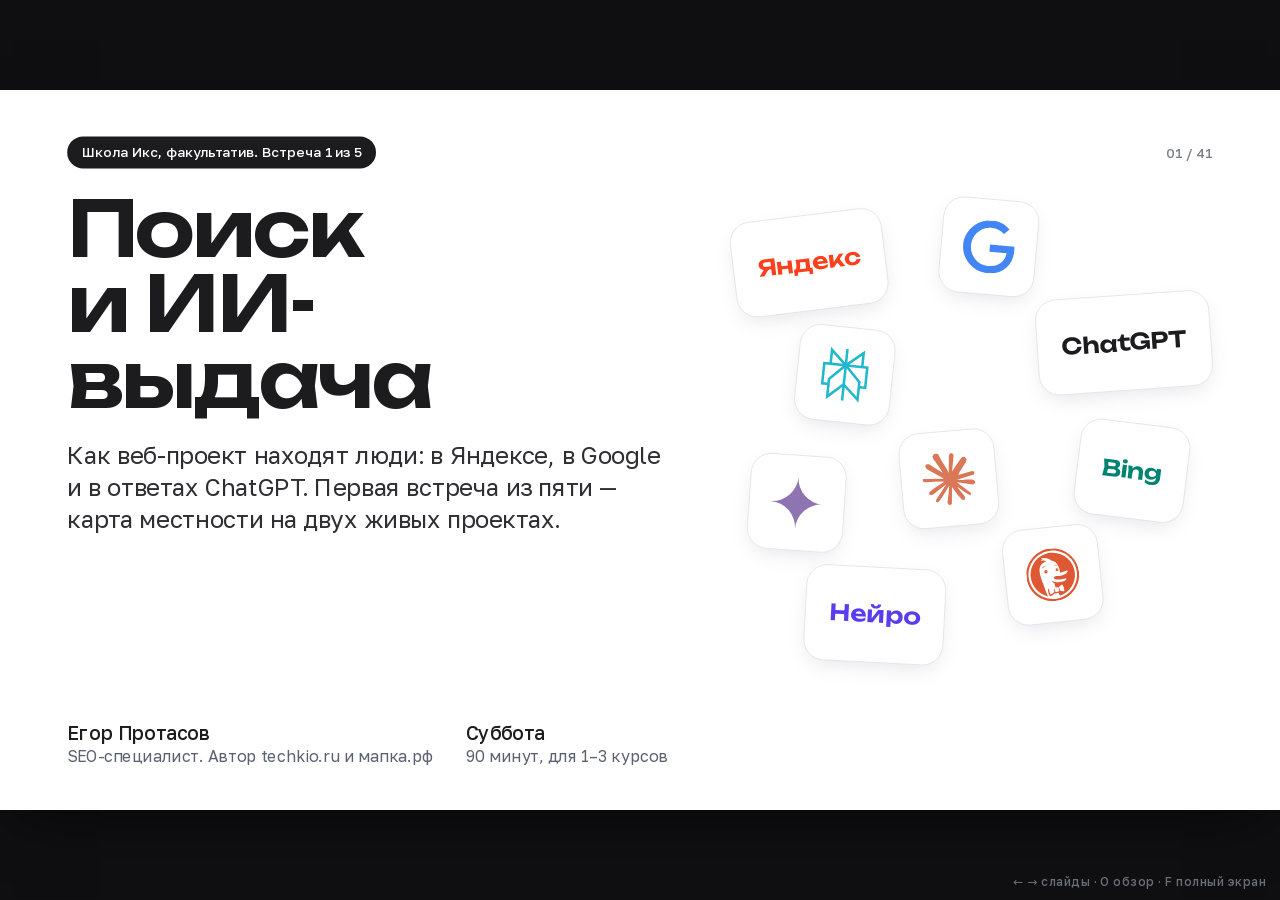
==== commit cf24e460: "Поля вокруг кадра тёмные и подстраиваются под слайд На экранах 16:10 больше нет светлых полос сверху" ====
--- a/index.html
+++ b/index.html
@@ -24,19 +24,21 @@
   --fd:'Unbounded',system-ui,sans-serif; --ft:'Golos Text',system-ui,-apple-system,sans-serif; --fm:'JetBrains Mono',ui-monospace,Menlo,monospace;
 }
 *{box-sizing:border-box;margin:0;padding:0}
-html,body{height:100%;background:#EDEEF1;overflow:hidden}
+html,body{height:100%;background:#0F0F12;overflow:hidden}
 body{font-family:var(--ft);color:var(--ink);-webkit-font-smoothing:antialiased;text-rendering:optimizeLegibility}
 a{color:var(--blue)}
 
 /* сцена 16:9 */
-#stage{position:fixed;inset:0;overflow:hidden;background:#EDEEF1}
-#deck{position:absolute;left:50%;top:50%;width:1600px;height:900px;transform:translate(-50%,-50%) scale(var(--s,1));
-  }
+/* поля вокруг кадра подстраиваются под слайд: у тёмных и жёлтых рамка исчезает,
+   светлый слайд лежит карточкой на глубоком фоне — белых полос по краям нет */
+#stage{position:fixed;inset:0;overflow:hidden;background:var(--edge,#0F0F12);transition:background .3s ease}
+#deck{position:absolute;left:50%;top:50%;width:1600px;height:900px;
+  transform:translate(-50%,-50%) scale(var(--s,1));transform-origin:center center;
+  background:var(--canvas);overflow:hidden;box-shadow:0 24px 70px -18px rgba(0,0,0,.55)}
 /* режим снимка (?shot=1): без масштабирования сцены, кадр ровно 1600×900 — для QA и PDF */
 html.shot,html.shot body{width:1600px;height:900px;background:#fff}
-html.shot #stage{position:static;width:1600px;height:900px}
-html.shot #deck{position:relative;left:auto;top:auto;transform:none;
-  transform-origin:center center;background:var(--canvas);overflow:hidden}
+html.shot #stage{position:static;width:1600px;height:900px;background:#fff}
+html.shot #deck{position:relative;left:auto;top:auto;transform:none;box-shadow:none}
 
 /* слайд */
 .s{position:absolute;inset:0;z-index:3;padding:58px 84px 54px;opacity:0;visibility:hidden;pointer-events:none;
@@ -122,12 +124,12 @@
 .ui.sm{width:30px;height:30px;stroke-width:2.1}
 
 /* окно браузера */
-.browser{background:#fff;border:1px solid var(--hair);border-radius:16px;overflow:hidden;box-shadow:rgba(5,0,56,.08) 0 12px 32px -4px;display:flex;flex-direction:column;min-height:0}
+.browser{background:#fff;border:1px solid var(--hair);border-radius:16px;overflow:hidden;box-shadow:rgba(5,0,56,.08) 0 12px 32px -4px;display:flex;flex-direction:column;min-height:0;align-self:center;width:100%}
 .browser .bar{height:40px;flex:none;background:var(--surface);border-bottom:1px solid var(--hair);display:flex;align-items:center;gap:8px;padding:0 14px}
 .browser .bar i{width:11px;height:11px;border-radius:50%;background:var(--hair2);flex:none}
 .browser .url{margin-left:10px;flex:1;height:25px;background:#fff;border:1px solid var(--hair);border-radius:8px;font:500 14px/23px var(--fm);color:var(--slate);padding:0 10px;overflow:hidden;white-space:nowrap;text-overflow:ellipsis}
-.browser .shot{flex:1;min-height:0;overflow:hidden;background:#fff}
-.browser .shot img{display:block;width:100%;height:100%;object-fit:cover;object-position:top}
+.browser .shot{flex:none;aspect-ratio:1200/750;overflow:hidden;background:#fff}
+.browser .shot img{display:block;width:100%;height:100%;object-fit:contain;object-position:center}
 
 /* пайплайн шагов */
 .pipe{display:flex;gap:16px;align-items:stretch;min-height:0}
@@ -258,11 +260,13 @@
 #help{position:fixed;right:14px;bottom:11px;z-index:30;font:500 12px var(--ft);color:#6B6F7A;letter-spacing:.04em;transition:opacity .5s;pointer-events:none}
 #help.hide{opacity:0}
 :focus-visible{outline:2px solid var(--blue);outline-offset:3px}
-@media (prefers-reduced-motion:reduce){#wipe.go,.s.in{animation:none}.s.live .r{animation:none;opacity:1;transform:none}}
+@media (prefers-reduced-motion:reduce){#wipe.go,.s.in{animation:none}.s.live .r{animation:none;opacity:1;transform:none}#stage{transition:none}}
 
 /* печать */
 @media print{
   @page{size:1600px 900px;margin:0}
+  #stage{background:#fff!important}
+  #deck{box-shadow:none!important}
   html,body{overflow:visible;height:auto;background:#fff}
   #stage{position:static;display:block}
   #deck{position:static;left:auto;top:auto;transform:none;width:1600px;height:auto;overflow:visible}
@@ -274,13 +278,13 @@
 </style>
 </head>
 <body>
-<div id="stage"><div id="deck"><svg id="sprite" aria-hidden="true" style="position:absolute;width:0;height:0;overflow:hidden"><defs><symbol id="i-google" viewBox="0 0 24 24"><path d="M12.48 10.92v3.28h7.84c-.24 1.84-.853 3.187-1.787 4.133-1.147 1.147-2.933 2.4-6.053 2.4-4.827 0-8.6-3.893-8.6-8.72s3.773-8.72 8.6-8.72c2.6 0 4.507 1.027 5.907 2.347l2.307-2.307C18.747 1.44 16.133 0 12.48 0 5.867 0 .307 5.387.307 12s5.56 12 12.173 12c3.573 0 6.267-1.173 8.373-3.36 2.16-2.16 2.84-5.213 2.84-7.667 0-.76-.053-1.467-.173-2.053H12.48z"/></symbol><symbol id="i-googlesearchconsole" viewBox="0 0 24 24"><path d="M8.548 1.156L6.832 2.872v1.682h1.716zm0 3.398v.035H6.832v-.035H3.386L0 7.844v3.577h2.826V8.94c0-.525.429-.954.954-.954h16.476c.525 0 .954.43.954.954v2.48h2.754V7.844l-3.386-3.29H17.3v.035h-1.717v-.035zm7.035 0H17.3V2.872l-1.717-1.716zM8.679 1.188V2.84h6.773V1.188zm11.471 7.07a.834.834 0 00-.132.01l-.543.002c-5.216.014-10.432-.008-15.648.01-.435-.063-.794.436-.716.883v2.264h17.812c-.016-.888.045-1.782-.034-2.666-.104-.342-.427-.502-.739-.502zm-15.422.634a.689.698 0 01.689.698.689.698 0 01-.689.697.689.698 0 01-.688-.697.689.698 0 01.688-.698zm2.134 0a.689.698 0 01.689.698.689.698 0 01-.689.697.689.698 0 01-.688-.697.689.698 0 01.688-.698zM.036 11.645v9.156c0 1.05.858 1.908 1.907 1.908h.883V11.645zm21.174 0v11.064h.882c1.05 0 1.908-.858 1.908-1.908v-9.156zM4.057 13.133v6.85h6.137v-6.85zm13.243.021v3.777l-1.708.977-1.708-.977v-3.758a4.006 4.006 0 000 7.23v2.441h3.457v-2.442a4.006 4.006 0 00-.041-7.248zm-13.243 8.26v1.43h7.925v-1.43z"/></symbol><symbol id="i-googleanalytics" viewBox="0 0 24 24"><path d="M22.84 2.9982v17.9987c.0086 1.6473-1.3197 2.9897-2.967 2.9984a2.9808 2.9808 0 01-.3677-.0208c-1.528-.226-2.6477-1.5558-2.6105-3.1V3.1204c-.0369-1.5458 1.0856-2.8762 2.6157-3.1 1.6361-.1915 3.1178.9796 3.3093 2.6158.014.1201.0208.241.0202.3619zM4.1326 18.0548c-1.6417 0-2.9726 1.331-2.9726 2.9726C1.16 22.6691 2.4909 24 4.1326 24s2.9726-1.3309 2.9726-2.9726-1.331-2.9726-2.9726-2.9726zm7.8728-9.0098c-.0171 0-.0342 0-.0513.0003-1.6495.0904-2.9293 1.474-2.891 3.1256v7.9846c0 2.167.9535 3.4825 2.3505 3.763 1.6118.3266 3.1832-.7152 3.5098-2.327.04-.1974.06-.3983.0593-.5998v-8.9585c.003-1.6474-1.33-2.9852-2.9773-2.9882z"/></symbol><symbol id="i-googlegemini" viewBox="0 0 24 24"><path d="M11.04 19.32Q12 21.51 12 24q0-2.49.93-4.68.96-2.19 2.58-3.81t3.81-2.55Q21.51 12 24 12q-2.49 0-4.68-.93a12.3 12.3 0 0 1-3.81-2.58 12.3 12.3 0 0 1-2.58-3.81Q12 2.49 12 0q0 2.49-.96 4.68-.93 2.19-2.55 3.81a12.3 12.3 0 0 1-3.81 2.58Q2.49 12 0 12q2.49 0 4.68.96 2.19.93 3.81 2.55t2.55 3.81"/></symbol><symbol id="i-googlechrome" viewBox="0 0 24 24"><path d="M12 0C8.21 0 4.831 1.757 2.632 4.501l3.953 6.848A5.454 5.454 0 0 1 12 6.545h10.691A12 12 0 0 0 12 0zM1.931 5.47A11.943 11.943 0 0 0 0 12c0 6.012 4.42 10.991 10.189 11.864l3.953-6.847a5.45 5.45 0 0 1-6.865-2.29zm13.342 2.166a5.446 5.446 0 0 1 1.45 7.09l.002.001h-.002l-5.344 9.257c.206.01.413.016.621.016 6.627 0 12-5.373 12-12 0-1.54-.29-3.011-.818-4.364zM12 16.364a4.364 4.364 0 1 1 0-8.728 4.364 4.364 0 0 1 0 8.728Z"/></symbol><symbol id="i-googlemaps" viewBox="0 0 24 24"><path d="M19.527 4.799c1.212 2.608.937 5.678-.405 8.173-1.101 2.047-2.744 3.74-4.098 5.614-.619.858-1.244 1.75-1.669 2.727-.141.325-.263.658-.383.992-.121.333-.224.673-.34 1.008-.109.314-.236.684-.627.687h-.007c-.466-.001-.579-.53-.695-.887-.284-.874-.581-1.713-1.019-2.525-.51-.944-1.145-1.817-1.79-2.671L19.527 4.799zM8.545 7.705l-3.959 4.707c.724 1.54 1.821 2.863 2.871 4.18.247.31.494.622.737.936l4.984-5.925-.029.01c-1.741.601-3.691-.291-4.392-1.987a3.377 3.377 0 0 1-.209-.716c-.063-.437-.077-.761-.004-1.198l.001-.007zM5.492 3.149l-.003.004c-1.947 2.466-2.281 5.88-1.117 8.77l4.785-5.689-.058-.05-3.607-3.035zM14.661.436l-3.838 4.563a.295.295 0 0 1 .027-.01c1.6-.551 3.403.15 4.22 1.626.176.319.323.683.377 1.045.068.446.085.773.012 1.22l-.003.016 3.836-4.561A8.382 8.382 0 0 0 14.67.439l-.009-.003zM9.466 5.868L14.162.285l-.047-.012A8.31 8.31 0 0 0 11.986 0a8.439 8.439 0 0 0-6.169 2.766l-.016.018 3.665 3.084z"/></symbol><symbol id="i-googleads" viewBox="0 0 24 24"><path d="M3.9998 22.9291C1.7908 22.9291 0 21.1383 0 18.9293s1.7908-3.9998 3.9998-3.9998 3.9998 1.7908 3.9998 3.9998-1.7908 3.9998-3.9998 3.9998zm19.4643-6.0004L15.4632 3.072C14.3586 1.1587 11.9121.5028 9.9988 1.6074S7.4295 5.1585 8.5341 7.0718l8.0009 13.8567c1.1046 1.9133 3.5511 2.5679 5.4644 1.4646 1.9134-1.1046 2.568-3.5511 1.4647-5.4644zM7.5137 4.8438L1.5645 15.1484A4.5 4.5 0 0 1 4 14.4297c2.5597-.0075 4.6248 2.1585 4.4941 4.7148l3.2168-5.5723-3.6094-6.25c-.4499-.7793-.6322-1.6394-.5878-2.4784z"/></symbol><symbol id="i-anthropic" viewBox="0 0 24 24"><path d="M17.3041 3.541h-3.6718l6.696 16.918H24Zm-10.6082 0L0 20.459h3.7442l1.3693-3.5527h7.0052l1.3693 3.5528h3.7442L10.5363 3.5409Zm-.3712 10.2232 2.2914-5.9456 2.2914 5.9456Z"/></symbol><symbol id="i-claude" viewBox="0 0 24 24"><path d="m4.7144 15.9555 4.7174-2.6471.079-.2307-.079-.1275h-.2307l-.7893-.0486-2.6956-.0729-2.3375-.0971-2.2646-.1214-.5707-.1215-.5343-.7042.0546-.3522.4797-.3218.686.0608 1.5179.1032 2.2767.1578 1.6514.0972 2.4468.255h.3886l.0546-.1579-.1336-.0971-.1032-.0972L6.973 9.8356l-2.55-1.6879-1.3356-.9714-.7225-.4918-.3643-.4614-.1578-1.0078.6557-.7225.8803.0607.2246.0607.8925.686 1.9064 1.4754 2.4893 1.8336.3643.3035.1457-.1032.0182-.0728-.164-.2733-1.3539-2.4467-1.445-2.4893-.6435-1.032-.17-.6194c-.0607-.255-.1032-.4674-.1032-.7285L6.287.1335 6.6997 0l.9957.1336.419.3642.6192 1.4147 1.0018 2.2282 1.5543 3.0296.4553.8985.2429.8318.091.255h.1579v-.1457l.1275-1.706.2368-2.0947.2307-2.6957.0789-.7589.3764-.9107.7468-.4918.5828.2793.4797.686-.0668.4433-.2853 1.8517-.5586 2.9021-.3643 1.9429h.2125l.2429-.2429.9835-1.3053 1.6514-2.0643.7286-.8196.85-.9046.5464-.4311h1.0321l.759 1.1293-.34 1.1657-1.0625 1.3478-.8804 1.1414-1.2628 1.7-.7893 1.36.0729.1093.1882-.0183 2.8535-.607 1.5421-.2794 1.8396-.3157.8318.3886.091.3946-.3278.8075-1.967.4857-2.3072.4614-3.4364.8136-.0425.0304.0486.0607 1.5482.1457.6618.0364h1.621l3.0175.2247.7892.522.4736.6376-.079.4857-1.2142.6193-1.6393-.3886-3.825-.9107-1.3113-.3279h-.1822v.1093l1.0929 1.0686 2.0035 1.8092 2.5075 2.3314.1275.5768-.3218.4554-.34-.0486-2.2039-1.6575-.85-.7468-1.9246-1.621h-.1275v.17l.4432.6496 2.3436 3.5214.1214 1.0807-.17.3521-.6071.2125-.6679-.1214-1.3721-1.9246L14.38 17.959l-1.1414-1.9428-.1397.079-.674 7.2552-.3156.3703-.7286.2793-.6071-.4614-.3218-.7468.3218-1.4753.3886-1.9246.3157-1.53.2853-1.9004.17-.6314-.0121-.0425-.1397.0182-1.4328 1.9672-2.1796 2.9446-1.7243 1.8456-.4128.164-.7164-.3704.0667-.6618.4008-.5889 2.386-3.0357 1.4389-1.882.929-1.0868-.0062-.1579h-.0546l-6.3385 4.1164-1.1293.1457-.4857-.4554.0608-.7467.2307-.2429 1.9064-1.3114Z"/></symbol><symbol id="i-perplexity" viewBox="0 0 24 24"><path d="M22.3977 7.0896h-2.3106V.0676l-7.5094 6.3542V.1577h-1.1554v6.1966L4.4904 0v7.0896H1.6023v10.3976h2.8882V24l6.932-6.3591v6.2005h1.1554v-6.0469l6.9318 6.1807v-6.4879h2.8882V7.0896zm-3.4657-4.531v4.531h-5.355l5.355-4.531zm-13.2862.0676 4.8691 4.4634H5.6458V2.6262zM2.7576 16.332V8.245h7.8476l-6.1149 6.1147v1.9723H2.7576zm2.8882 5.0404v-3.8852h.0001v-2.6488l5.7763-5.7764v7.0111l-5.7764 5.2993zm12.7086.0248-5.7766-5.1509V9.0618l5.7766 5.7766v6.5588zm2.8882-5.0652h-1.733v-1.9723L13.3948 8.245h7.8478v8.087z"/></symbol><symbol id="i-duckduckgo" viewBox="0 0 24 24"><path d="M12 0C5.37 0 0 5.37 0 12s5.37 12 12 12 12-5.37 12-12S18.63 0 12 0zm0 .984C18.083.984 23.016 5.916 23.016 12S18.084 23.016 12 23.016.984 18.084.984 12C.984 5.917 5.916.984 12 .984zm0 .938C6.434 1.922 1.922 6.434 1.922 12c0 4.437 2.867 8.205 6.85 9.55-.237-.82-.776-2.753-1.6-6.052-1.184-4.741-2.064-8.606 2.379-9.813.047-.011.064-.064.03-.093-.514-.467-1.382-.548-2.233-.38a.06.06 0 0 1-.07-.058c0-.011 0-.023.011-.035.205-.286.572-.507.822-.64a1.843 1.843 0 0 0-.607-.335c-.059-.022-.059-.12-.006-.144.006-.006.012-.012.024-.012 1.749-.233 3.586.292 4.49 1.448.011.011.023.017.035.023 2.968.635 3.509 4.837 3.328 5.998a9.607 9.607 0 0 0 2.346-.576c.746-.286 1.008-.222 1.101-.053.1.193-.018.513-.28.81-.496.567-1.393 1.01-2.974 1.137-.546.044-1.029.024-1.445.006-.789-.035-1.339-.059-1.633.39-.192.298-.041.998 1.487 1.22 1.09.157 2.078.047 2.798-.034.643-.07 1.073-.118 1.172.069.21.402-.996 1.207-3.066 1.224-.158 0-.315-.006-.467-.011-1.283-.065-2.227-.414-2.816-.735a.094.094 0 0 1-.035-.017c-.105-.059-.31.045-.188.267.07.134.444.478 1.004.776-.058.466.087 1.184.338 2l.088-.016c.041-.009.087-.019.134-.025.507-.082.775.012.926.175.717-.536 1.913-1.294 2.03-1.154.583.694.66 2.332.53 2.99-.004.012-.017.024-.04.035-.274.117-1.783-.296-1.783-.511-.059-1.075-.26-1.173-.493-1.225h-.156c.006.006.012.018.018.03l.052.12c.093.257.24 1.063.13 1.26-.112.199-.835.297-1.284.303-.443.006-.543-.158-.637-.408-.07-.204-.103-.675-.103-.95a.857.857 0 0 1 .012-.216c-.134.058-.333.193-.397.281-.017.262-.017.682.123 1.149.07.221-1.518 1.164-1.74.99-.227-.181-.634-1.952-.459-2.67-.187.017-.338.075-.42.191-.367.508.093 2.933.582 3.248.257.169 1.54-.553 2.176-1.095.105.145.305.158.553.158.326-.012.782-.06 1.103-.158.192.45.423.972.613 1.388 4.47-1.032 7.803-5.037 7.803-9.82 0-5.566-4.512-10.078-10.078-10.078zm1.791 5.646c-.42 0-.678.146-.795.332-.023.047.047.094.094.07.14-.075.357-.161.701-.156.328.006.516.09.67.159l.023.01c.041.017.088-.03.059-.065-.134-.18-.332-.35-.752-.35zm-5.078.198a1.24 1.24 0 0 0-.522.082c-.454.169-.67.526-.67.76 0 .051.112.057.141.011.081-.123.21-.31.617-.478.408-.17.73-.146.951-.094.047.012.083-.041.041-.07a.989.989 0 0 0-.558-.211zm5.434 1.423a.651.651 0 0 0-.655.647.652.652 0 0 0 1.307 0 .646.646 0 0 0-.652-.647zm.283.262h.008a.17.17 0 0 1 .17.17c0 .093-.077.17-.17.17a.17.17 0 0 1-.17-.17c0-.09.072-.165.162-.17zm-5.358.076a.752.752 0 0 0-.758.758c0 .42.338.758.758.758s.758-.337.758-.758a.756.756 0 0 0-.758-.758zm.328.303h.01c.112 0 .2.089.2.2 0 .11-.088.197-.2.197a.195.195 0 0 1-.197-.198c0-.107.082-.194.187-.199z"/></symbol><symbol id="i-brave" viewBox="0 0 24 24"><path d="M15.68 0l2.096 2.38s1.84-.512 2.709.358c.868.87 1.584 1.638 1.584 1.638l-.562 1.381.715 2.047s-2.104 7.98-2.35 8.955c-.486 1.919-.818 2.66-2.198 3.633-1.38.972-3.884 2.66-4.293 2.916-.409.256-.92.692-1.38.692-.46 0-.97-.436-1.38-.692a185.796 185.796 0 01-4.293-2.916c-1.38-.973-1.712-1.714-2.197-3.633-.247-.975-2.351-8.955-2.351-8.955l.715-2.047-.562-1.381s.716-.768 1.585-1.638c.868-.87 2.708-.358 2.708-.358L8.321 0h7.36zm-3.679 14.936c-.14 0-1.038.317-1.758.69-.72.373-1.242.637-1.409.742-.167.104-.065.301.087.409.152.107 2.194 1.69 2.393 1.866.198.175.489.464.687.464.198 0 .49-.29.688-.464.198-.175 2.24-1.759 2.392-1.866.152-.108.254-.305.087-.41-.167-.104-.689-.368-1.41-.741-.72-.373-1.617-.69-1.757-.69zm0-11.278s-.409.001-1.022.206-1.278.46-1.584.46c-.307 0-2.581-.434-2.581-.434S4.119 7.152 4.119 7.849c0 .697.339.881.68 1.243l2.02 2.149c.192.203.59.511.356 1.066-.235.555-.58 1.26-.196 1.977.384.716 1.042 1.194 1.464 1.115.421-.08 1.412-.598 1.776-.834.364-.237 1.518-1.19 1.518-1.554 0-.365-1.193-1.02-1.413-1.168-.22-.15-1.226-.725-1.247-.95-.02-.227-.012-.293.284-.851.297-.559.831-1.304.742-1.8-.089-.495-.95-.753-1.565-.986-.615-.232-1.799-.671-1.947-.74-.148-.068-.11-.133.339-.175.448-.043 1.719-.212 2.292-.052.573.16 1.552.403 1.632.532.079.13.149.134.067.579-.081.445-.5 2.581-.541 2.96-.04.38-.12.63.288.724.409.094 1.097.256 1.333.256s.924-.162 1.333-.256c.408-.093.329-.344.288-.723-.04-.38-.46-2.516-.541-2.961-.082-.445-.012-.45.067-.579.08-.129 1.059-.372 1.632-.532.573-.16 1.845.009 2.292.052.449.042.487.107.339.175-.148.069-1.332.508-1.947.74-.615.233-1.476.49-1.565.986-.09.496.445 1.241.742 1.8.297.558.304.624.284.85-.02.226-1.026.802-1.247.95-.22.15-1.413.804-1.413 1.169 0 .364 1.154 1.317 1.518 1.554.364.236 1.355.755 1.776.834.422.079 1.08-.4 1.464-1.115.384-.716.039-1.422-.195-1.977-.235-.555.163-.863.355-1.066l2.02-2.149c.341-.362.68-.546.68-1.243 0-.697-2.695-3.96-2.695-3.96s-2.274.436-2.58.436c-.307 0-.972-.256-1.585-.461-.613-.205-1.022-.206-1.022-.206z"/></symbol><symbol id="i-semrush" viewBox="0 0 24 24"><path d="M20.698 11.911c0 .444-.226.516-.79.516-.596 0-.706-.1-.77-.554-.118-1.152-.896-2.13-2.201-2.24-.418-.034-.518-.19-.518-.706 0-.48.074-.708.446-.708 2.265.01 3.833 1.832 3.833 3.69v.002zm3.3 0c0-3.456-2.338-7.11-7.74-7.11H5.52c-.218 0-.354.11-.354.31 0 .109.082.209.156.26.388.31.97.654 1.73 1.036.743.372 1.323.616 1.903.852.246.1.336.208.336.344 0 .19-.136.308-.4.308H.372c-.254 0-.372.164-.372.326 0 .136.044.254.162.372.69.726 1.796 1.596 3.4 2.604 1.466.91 2.98 1.74 4.533 2.492.236.11.308.236.308.372-.008.154-.126.28-.4.28H4.1c-.216 0-.344.12-.344.3 0 .1.08.226.19.326.888.808 2.311 1.688 4.207 2.494 2.53 1.08 5.094 1.721 7.98 1.721 5.465 0 7.867-4.087 7.867-7.289l-.002.002zm-7.133 5.104c-2.794 0-5.132-2.276-5.132-5.114 0-2.794 2.33-5.04 5.132-5.04 2.863 0 5.111 2.24 5.111 5.04a5.086 5.086 0 0 1-5.111 5.114z"/></symbol><symbol id="i-lighthouse" viewBox="0 0 24 24"><path d="M12 0l5.5 3.5v5H20v3h-2.25l2 12.5H4.25l2-12.5H4v-3h2.5V3.53zm2.94 13.25l-6.22 2.26L8 20.04l7.5-2.75zM12 3.56L9.5 5.17V8.5h5V5.15Z"/></symbol><symbol id="i-cloudflare" viewBox="0 0 24 24"><path d="M16.5088 16.8447c.1475-.5068.0908-.9707-.1553-1.3154-.2246-.3164-.6045-.499-1.0615-.5205l-8.6592-.1123a.1559.1559 0 0 1-.1333-.0713c-.0283-.042-.0351-.0986-.021-.1553.0278-.084.1123-.1484.2036-.1562l8.7359-.1123c1.0351-.0489 2.1601-.8868 2.5537-1.9136l.499-1.3013c.0215-.0561.0293-.1128.0147-.168-.5625-2.5463-2.835-4.4453-5.5499-4.4453-2.5039 0-4.6284 1.6177-5.3876 3.8614-.4927-.3658-1.1187-.5625-1.794-.499-1.2026.119-2.1665 1.083-2.2861 2.2856-.0283.31-.0069.6128.0635.894C1.5683 13.171 0 14.7754 0 16.752c0 .1748.0142.3515.0352.5273.0141.083.0844.1475.1689.1475h15.9814c.0909 0 .1758-.0645.2032-.1553l.12-.4268zm2.7568-5.5634c-.0771 0-.1611 0-.2383.0112-.0566 0-.1054.0415-.127.0976l-.3378 1.1744c-.1475.5068-.0918.9707.1543 1.3164.2256.3164.6055.498 1.0625.5195l1.8437.1133c.0557 0 .1055.0263.1329.0703.0283.043.0351.1074.0214.1562-.0283.084-.1132.1485-.204.1553l-1.921.1123c-1.041.0488-2.1582.8867-2.5527 1.914l-.1406.3585c-.0283.0713.0215.1416.0986.1416h6.5977c.0771 0 .1474-.0489.169-.126.1122-.4082.1757-.837.1757-1.2803 0-2.6025-2.125-4.727-4.7344-4.727"/></symbol><symbol id="i-wordpress" viewBox="0 0 24 24"><path d="M21.469 6.825c.84 1.537 1.318 3.3 1.318 5.175 0 3.979-2.156 7.456-5.363 9.325l3.295-9.527c.615-1.54.82-2.771.82-3.864 0-.405-.026-.78-.07-1.11m-7.981.105c.647-.03 1.232-.105 1.232-.105.582-.075.514-.93-.067-.899 0 0-1.755.135-2.88.135-1.064 0-2.85-.15-2.85-.15-.585-.03-.661.855-.075.885 0 0 .54.061 1.125.09l1.68 4.605-2.37 7.08L5.354 6.9c.649-.03 1.234-.1 1.234-.1.585-.075.516-.93-.065-.896 0 0-1.746.138-2.874.138-.2 0-.438-.008-.69-.015C4.911 3.15 8.235 1.215 12 1.215c2.809 0 5.365 1.072 7.286 2.833-.046-.003-.091-.009-.141-.009-1.06 0-1.812.923-1.812 1.914 0 .89.513 1.643 1.06 2.531.411.72.89 1.643.89 2.977 0 .915-.354 1.994-.821 3.479l-1.075 3.585-3.9-11.61.001.014zM12 22.784c-1.059 0-2.081-.153-3.048-.437l3.237-9.406 3.315 9.087c.024.053.05.101.078.149-1.12.393-2.325.609-3.582.609M1.211 12c0-1.564.336-3.05.935-4.39L7.29 21.709C3.694 19.96 1.212 16.271 1.211 12M12 0C5.385 0 0 5.385 0 12s5.385 12 12 12 12-5.385 12-12S18.615 0 12 0"/></symbol><symbol id="i-tildapublishing" viewBox="0 0 24 24"><path d="M12 0C5.384 0 0 5.384 0 12s5.384 12 12 12 12-5.384 12-12S18.616 0 12 0zm0 .775C18.192.775 23.225 5.808 23.225 12c0 6.192-5.033 11.225-11.225 11.225C5.808 23.225.775 18.192.775 12 .775 5.808 5.808.775 12 .775zM8.904 6.584c-1.36 0-2.52 1.16-2.52 3.287l1.352.193c.192-1.352.576-1.935 1.352-1.935.776 0 1.167.19 2.52.967 1.351.776 1.735.968 3.095.968s2.714-.969 2.522-3.289H15.87c0 1.16-.382 1.745-1.158 1.745-.776 0-1.169-.191-2.713-.967s-1.736-.969-3.096-.969zm2.127 3.48v8.905h1.553v-8.32l-1.553-.585z"/></symbol><symbol id="i-nextdotjs" viewBox="0 0 24 24"><path d="M18.665 21.978C16.758 23.255 14.465 24 12 24 5.377 24 0 18.623 0 12S5.377 0 12 0s12 5.377 12 12c0 3.583-1.574 6.801-4.067 9.001L9.219 7.2H7.2v9.596h1.615V9.251l9.85 12.727Zm-3.332-8.533 1.6 2.061V7.2h-1.6v6.245Z"/></symbol><symbol id="i-telegram" viewBox="0 0 24 24"><path d="M11.944 0A12 12 0 0 0 0 12a12 12 0 0 0 12 12 12 12 0 0 0 12-12A12 12 0 0 0 12 0a12 12 0 0 0-.056 0zm4.962 7.224c.1-.002.321.023.465.14a.506.506 0 0 1 .171.325c.016.093.036.306.02.472-.18 1.898-.962 6.502-1.36 8.627-.168.9-.499 1.201-.82 1.23-.696.065-1.225-.46-1.9-.902-1.056-.693-1.653-1.124-2.678-1.8-1.185-.78-.417-1.21.258-1.91.177-.184 3.247-2.977 3.307-3.23.007-.032.014-.15-.056-.212s-.174-.041-.249-.024c-.106.024-1.793 1.14-5.061 3.345-.48.33-.913.49-1.302.48-.428-.008-1.252-.241-1.865-.44-.752-.245-1.349-.374-1.297-.789.027-.216.325-.437.893-.663 3.498-1.524 5.83-2.529 6.998-3.014 3.332-1.386 4.025-1.627 4.476-1.635z"/></symbol><symbol id="i-vk" viewBox="0 0 24 24"><path d="m9.489.004.729-.003h3.564l.73.003.914.01.433.007.418.011.403.014.388.016.374.021.36.025.345.03.333.033c1.74.196 2.933.616 3.833 1.516.9.9 1.32 2.092 1.516 3.833l.034.333.029.346.025.36.02.373.025.588.012.41.013.644.009.915.004.98-.001 3.313-.003.73-.01.914-.007.433-.011.418-.014.403-.016.388-.021.374-.025.36-.03.345-.033.333c-.196 1.74-.616 2.933-1.516 3.833-.9.9-2.092 1.32-3.833 1.516l-.333.034-.346.029-.36.025-.373.02-.588.025-.41.012-.644.013-.915.009-.98.004-3.313-.001-.73-.003-.914-.01-.433-.007-.418-.011-.403-.014-.388-.016-.374-.021-.36-.025-.345-.03-.333-.033c-1.74-.196-2.933-.616-3.833-1.516-.9-.9-1.32-2.092-1.516-3.833l-.034-.333-.029-.346-.025-.36-.02-.373-.025-.588-.012-.41-.013-.644-.009-.915-.004-.98.001-3.313.003-.73.01-.914.007-.433.011-.418.014-.403.016-.388.021-.374.025-.36.03-.345.033-.333c.196-1.74.616-2.933 1.516-3.833.9-.9 2.092-1.32 3.833-1.516l.333-.034.346-.029.36-.025.373-.02.588-.025.41-.012.644-.013.915-.009ZM6.79 7.3H4.05c.13 6.24 3.25 9.99 8.72 9.99h.31v-3.57c2.01.2 3.53 1.67 4.14 3.57h2.84c-.78-2.84-2.83-4.41-4.11-5.01 1.28-.74 3.08-2.54 3.51-4.98h-2.58c-.56 1.98-2.22 3.78-3.8 3.95V7.3H10.5v6.92c-1.6-.4-3.62-2.34-3.71-6.92Z"/></symbol><symbol id="i-reddit" viewBox="0 0 24 24"><path d="M12 0C5.373 0 0 5.373 0 12c0 3.314 1.343 6.314 3.515 8.485l-2.286 2.286C.775 23.225 1.097 24 1.738 24H12c6.627 0 12-5.373 12-12S18.627 0 12 0Zm4.388 3.199c1.104 0 1.999.895 1.999 1.999 0 1.105-.895 2-1.999 2-.946 0-1.739-.657-1.947-1.539v.002c-1.147.162-2.032 1.15-2.032 2.341v.007c1.776.067 3.4.567 4.686 1.363.473-.363 1.064-.58 1.707-.58 1.547 0 2.802 1.254 2.802 2.802 0 1.117-.655 2.081-1.601 2.531-.088 3.256-3.637 5.876-7.997 5.876-4.361 0-7.905-2.617-7.998-5.87-.954-.447-1.614-1.415-1.614-2.538 0-1.548 1.255-2.802 2.803-2.802.645 0 1.239.218 1.712.585 1.275-.79 2.881-1.291 4.64-1.365v-.01c0-1.663 1.263-3.034 2.88-3.207.188-.911.993-1.595 1.959-1.595Zm-8.085 8.376c-.784 0-1.459.78-1.506 1.797-.047 1.016.64 1.429 1.426 1.429.786 0 1.371-.369 1.418-1.385.047-1.017-.553-1.841-1.338-1.841Zm7.406 0c-.786 0-1.385.824-1.338 1.841.047 1.017.634 1.385 1.418 1.385.785 0 1.473-.413 1.426-1.429-.046-1.017-.721-1.797-1.506-1.797Zm-3.703 4.013c-.974 0-1.907.048-2.77.135-.147.015-.241.168-.183.305.483 1.154 1.622 1.964 2.953 1.964 1.33 0 2.47-.81 2.953-1.964.057-.137-.037-.29-.184-.305-.863-.087-1.795-.135-2.769-.135Z"/></symbol><symbol id="i-wikipedia" viewBox="0 0 24 24"><path d="M12.09 13.119c-.936 1.932-2.217 4.548-2.853 5.728-.616 1.074-1.127.931-1.532.029-1.406-3.321-4.293-9.144-5.651-12.409-.251-.601-.441-.987-.619-1.139-.181-.15-.554-.24-1.122-.271C.103 5.033 0 4.982 0 4.898v-.455l.052-.045c.924-.005 5.401 0 5.401 0l.051.045v.434c0 .119-.075.176-.225.176l-.564.031c-.485.029-.727.164-.727.436 0 .135.053.33.166.601 1.082 2.646 4.818 10.521 4.818 10.521l.136.046 2.411-4.81-.482-1.067-1.658-3.264s-.318-.654-.428-.872c-.728-1.443-.712-1.518-1.447-1.617-.207-.023-.313-.05-.313-.149v-.468l.06-.045h4.292l.113.037v.451c0 .105-.076.15-.227.15l-.308.047c-.792.061-.661.381-.136 1.422l1.582 3.252 1.758-3.504c.293-.64.233-.801.111-.947-.07-.084-.305-.22-.812-.24l-.201-.021c-.052 0-.098-.015-.145-.051-.045-.031-.067-.076-.067-.129v-.427l.061-.045c1.247-.008 4.043 0 4.043 0l.059.045v.436c0 .121-.059.178-.193.178-.646.03-.782.095-1.023.439-.12.186-.375.589-.646 1.039l-2.301 4.273-.065.135 2.792 5.712.17.048 4.396-10.438c.154-.422.129-.722-.064-.895-.197-.172-.346-.273-.857-.295l-.42-.016c-.061 0-.105-.014-.152-.045-.043-.029-.072-.075-.072-.119v-.436l.059-.045h4.961l.041.045v.437c0 .119-.074.18-.209.18-.648.03-1.127.18-1.443.421-.314.255-.557.616-.736 1.067 0 0-4.043 9.258-5.426 12.339-.525 1.007-1.053.917-1.503-.031-.571-1.171-1.773-3.786-2.646-5.71l.053-.036z"/></symbol><symbol id="i-youtube" viewBox="0 0 24 24"><path d="M23.498 6.186a3.016 3.016 0 0 0-2.122-2.136C19.505 3.545 12 3.545 12 3.545s-7.505 0-9.377.505A3.017 3.017 0 0 0 .502 6.186C0 8.07 0 12 0 12s0 3.93.502 5.814a3.016 3.016 0 0 0 2.122 2.136c1.871.505 9.376.505 9.376.505s7.505 0 9.377-.505a3.015 3.015 0 0 0 2.122-2.136C24 15.93 24 12 24 12s0-3.93-.502-5.814zM9.545 15.568V8.432L15.818 12l-6.273 3.568z"/></symbol><symbol id="i-github" viewBox="0 0 24 24"><path d="M12 .297c-6.63 0-12 5.373-12 12 0 5.303 3.438 9.8 8.205 11.385.6.113.82-.258.82-.577 0-.285-.01-1.04-.015-2.04-3.338.724-4.042-1.61-4.042-1.61C4.422 18.07 3.633 17.7 3.633 17.7c-1.087-.744.084-.729.084-.729 1.205.084 1.838 1.236 1.838 1.236 1.07 1.835 2.809 1.305 3.495.998.108-.776.417-1.305.76-1.605-2.665-.3-5.466-1.332-5.466-5.93 0-1.31.465-2.38 1.235-3.22-.135-.303-.54-1.523.105-3.176 0 0 1.005-.322 3.3 1.23.96-.267 1.98-.399 3-.405 1.02.006 2.04.138 3 .405 2.28-1.552 3.285-1.23 3.285-1.23.645 1.653.24 2.873.12 3.176.765.84 1.23 1.91 1.23 3.22 0 4.61-2.805 5.625-5.475 5.92.42.36.81 1.096.81 2.22 0 1.606-.015 2.896-.015 3.286 0 .315.21.69.825.57C20.565 22.092 24 17.592 24 12.297c0-6.627-5.373-12-12-12"/></symbol><symbol id="i-mistralai" viewBox="0 0 24 24"><path d="M17.143 3.429v3.428h-3.429v3.429h-3.428V6.857H6.857V3.43H3.43v13.714H0v3.428h10.286v-3.428H6.857v-3.429h3.429v3.429h3.429v-3.429h3.428v3.429h-3.428v3.428H24v-3.428h-3.43V3.429z"/></symbol><symbol id="i-deepseek" viewBox="0 0 24 24"><path d="M23.748 4.651c-.254-.124-.364.113-.512.233-.051.04-.094.09-.137.137-.372.397-.806.657-1.373.626-.829-.046-1.537.214-2.163.848-.133-.782-.575-1.248-1.247-1.548-.352-.155-.708-.311-.955-.65-.172-.24-.219-.509-.305-.774-.055-.16-.11-.323-.293-.35-.2-.031-.278.136-.356.276-.313.572-.434 1.202-.422 1.84.027 1.436.633 2.58 1.838 3.393.137.094.172.187.129.323-.082.28-.18.553-.266.833-.055.179-.137.218-.328.14a5.5 5.5 0 0 1-1.737-1.179c-.857-.828-1.631-1.743-2.597-2.46a12 12 0 0 0-.689-.47c-.985-.957.13-1.743.387-1.836.27-.098.094-.433-.778-.428-.872.003-1.67.295-2.687.685a3 3 0 0 1-.465.136 9.6 9.6 0 0 0-2.883-.101c-1.885.21-3.39 1.1-4.497 2.622C.082 8.776-.231 10.854.152 13.02c.403 2.284 1.568 4.175 3.36 5.653 1.857 1.533 3.997 2.284 6.438 2.14 1.482-.085 3.132-.284 4.994-1.86.47.234.962.328 1.78.398.629.058 1.235-.031 1.705-.129.735-.155.684-.836.418-.961-2.155-1.004-1.682-.595-2.112-.926 1.095-1.295 2.768-3.598 3.284-6.733.05-.346.115-.834.108-1.114-.004-.171.035-.238.23-.257a4.2 4.2 0 0 0 1.545-.475c1.397-.763 1.96-2.016 2.093-3.517.02-.23-.004-.467-.247-.588M11.58 18.168c-2.088-1.642-3.101-2.183-3.52-2.16-.39.024-.32.472-.234.763.09.288.207.487.371.74.114.167.192.416-.113.603-.673.416-1.842-.14-1.897-.168-1.361-.801-2.5-1.86-3.301-3.306-.775-1.393-1.225-2.888-1.299-4.482-.02-.385.094-.522.477-.592a4.7 4.7 0 0 1 1.53-.038c2.131.311 3.946 1.264 5.467 2.774.868.86 1.525 1.887 2.202 2.89.72 1.066 1.494 2.082 2.48 2.915.348.291.626.513.892.677-.802.09-2.14.109-3.055-.615zm1.001-6.44a.306.306 0 0 1 .415-.287.3.3 0 0 1 .113.074.3.3 0 0 1 .086.214c0 .17-.136.307-.308.307a.303.303 0 0 1-.306-.307m3.11 1.596c-.2.081-.4.151-.591.16a1.25 1.25 0 0 1-.798-.254c-.274-.23-.47-.358-.551-.758a1.7 1.7 0 0 1 .015-.588c.07-.327-.007-.537-.238-.727-.188-.156-.426-.199-.689-.199a.6.6 0 0 1-.254-.078.253.253 0 0 1-.114-.358 1 1 0 0 1 .192-.21c.356-.202.767-.136 1.146.016.352.144.618.408 1.001.782.392.451.462.576.685.915.176.264.336.536.446.848.066.194-.02.353-.25.45"/></symbol><symbol id="i-habr" viewBox="0 0 24 24"><path d="M1.14 9.295l.17.253c-.34-.01-.696-.043-.764-.189 0-.007.002-.014.004-.021.19-.05.353-.053.59-.043zm1.806.77l.082.25-.192.008.046-.256c.022 0 .042-.001.064-.003zM3.6 11.89c-.17.156-.301.26-.402.497-.14-.115-.213-.343-.258-.598-.05-.278-.066-.587-.104-.818l.012-.118.197-.014.502.95.053.1zm-.254-2.342a60.527 60.527 0 01.077-.512l.065-.004c-.048.172-.096.344-.142.516zm-.137-2.322l.9.244a1.975 1.975 0 00-.004.04c-.419.31-.806.446-1.014 1.006L3.17 7.27l.039-.043zm.84-1.29c-.058.58.024.836.125 1.196.16.114.224.183.172.352-.27-.134-.556-.274-.97-.252a2.799 2.799 0 01-.03-.035c.116-.457.342-.738.517-1.1l.187-.162zm1.294-.772l.039-.003c-.124.428-.174 1.415-.391 1.807-.513-.243-.503-1.296.071-1.712l.28-.092zm-.478 3.17l.432.469c-.17.522-.491.915-.627 1.52l-.255-.02c-.218-.609.327-1.601.42-2.045l.4.046c.05.125.098.25.147.376l-.517-.347zM6.047 5.16c-.044.507.068.77.098 1.162-.254.13-.509.258-.763.387a5.262 5.262 0 01.373-1.527l.292-.022zm.296-.77l.057-.004-.086.247-.169.011.13-.153.068-.101zM6.4 6.755l-.764.47c.016-.284.378-.667.681-.773l.07.038.013.265zm.51-1.778c-.047.262-.093.523-.138.785l-.143.09-.076.083c-.138-.194-.173-.67-.143-1.032l.5.074zm.508-.59c0 .01-.002.018-.003.026L7.22 4.6c-.13.05-.146.048-.31.042.021-.085.045-.17.068-.255h.44zm.51-1.032L7.7 3.87l-.79-.057.003-.042c.325-.15.61-.328 1.014-.417zm-.412 1.34l.084-.05.073.258-.255-.05.098-.159zm.666.763c-.303.118-.722.085-.965.22a77.912 77.912 0 00-.053-.31l.158-.207c.257.1.514.202.77.303l.09-.006zm-.651.464l-.346.013c-.008-.036-.014-.072-.021-.109.243-.099.651-.108 1.018-.149l-.387.213-.264.032zm.905 0c-.291.073-.57.33-.761.53-.037-.234.412-.646.627-.775.095.085.105.076.134.245zm.51-3.083l-.004.04-.306.185-.454.033.004-.04.76-.218zm-.412.774l-.098-.145c.23-.193.737-.087 1.019-.058l-.921.203zm2.278-.76c.425.035.814.135 1.11.32L12 3.168l-.047.066-.407.12c-.245-.034-.49-.07-.734-.105L9.2 3.02l.004-.033a5.375 5.375 0 011.608-.133zm1.693-.136l-.09.122a1.23 1.23 0 01-.67-.258l.764.097-.004.039zm1.356.954l.211-.08.219.188c-.03.215-.237.391-.396.6l-.122.008c-.332-.55-.751-1.151-1.486-1.363l-.032-.065.297-.12c.499.174.915.438 1.378.59.06.145.041.096-.07.242zm.614 1.223l-.058-.057-.126.009.21-.2-.026.248zm.225 2.848c.344.298.432.73.289 1.29-.148-.332-.295-.665-.444-.997.05-.074.097-.148.146-.222.003-.024.005-.048.009-.071zm.1-2.32l-.004.048-.181.207-.07-.137c.109-.195.03-.09.173-.11l.082-.008zm.212-.003l.806.299c-.001.027-.004.054-.007.08-.068.047-.136.092-.204.137l-.807-.298.007-.081.205-.137zm1.57 1.033l-.447-.297-.062-.12c.194-.12.166-.114.371-.074.045.164.092.327.138.49zm.254-.098l-.09.098c-.108-.056-.127-.127-.164-.259l.233.102.021.059zm-.19-.739l-.064.005c.07-.067.14-.134.212-.2-.05.065-.1.13-.148.195zm1.209 1.298l-.125.055a230.14 230.14 0 01-.681-.383 98.74 98.74 0 01-.213-.29c.353-.26.366.042.699.207l.32.411zm.254.228l-.254-.093.153-.08.101.173zm-.31.416c.092.185.092.133.31.105L17.718 8l-.373-.712.005-.044c.275-.059.363.04.632.08l.103.166-.285.067zm.056.463l.509-.278c-.102.23-.235.348-.392.516l-.117-.238zm1.018.985c-.138.119-.228.157-.489.179l.21.023-.004.037-.717.304-.018-.92.494-.585.09-.043.434 1.005zm-.255-1.412c1.406-.392 1.134.354.507.923-.17-.307-.339-.615-.507-.923zm1.273.149c-.518 2.434-.618 2.567-2.45 3.613-.03-.049-.063-.097-.096-.145l.065-.272c1.195-.34 1.874-.966 1.803-2.383l.599-.77.079-.043zm.062 0c-.02-.084-.04-.168-.062-.252l.19-.006-.128.258zm-3.117 2.367l.018-.269.016-.23.176-.059c.009 0 .017-.002.025-.003.05.305 0 .53-.1.775-.086-.055-.103-.078-.135-.214zm-1.018 2.258l.004-.045.334-.799.07-.168.588.04c.009.044.015.087.018.128.026.304-.079.547-.187.864l-.827-.02zm.255 1.036l.007-.4.01-.1.43.032.062-.005c-.099.163-.197.326-.294.49l-.215-.017zm-.252-1.67l.026-.013.203-.105.023-.002-.03.107-.119.409-.106-.364.003-.032zm-.397 1.285l-.115-.115c.112.078.039.002.115.115zm-.624-.307c.143-.09.298-.062.51-.06l-.063.207c-.175.07-.2.044-.397.023l-.05-.17zm.312.966l.197.466c-.152.103-.305.205-.457.309-.136-.187.012-.71.26-.775zm-.503-1.62l-.064.005.084-.191-.02.187zm.733.072l-.033-.021.112-.236.037-.001.106.248-.222.01zm1.763-3.355l-.014-.087c.067-.082.11-.133.225-.17l.03.152c-.05.033-.1.065-.149.099l-.092.006zm-.014.63c-.046.061-.128.095-.186.144l-.069-1.29.255 1.146zm-.467 1.73c.168-.094.192-.007.212.22h-.509l.009-.08.288-.14zm-.25-.713l.115-.098.093.166-.043.092-.212-.025.047-.135zm-.047.684l-.265.25-.173-.029-.07.007c.04-.079.082-.158.123-.236l.385.008zm-.96-.147c-.106-.074-.03-.064-.05-.12l.05.12zm.802-1.152l-.86-.446c.04-.59.112-1.268.054-1.876.663.24 1.258 1.319.806 2.322zm-.605 0c.211.112.2.214.493.304.051.191-.027.267-.149.47l-.312-.012c-.064-.34.006-.535-.032-.762zm.058 1.669c-.107-.074-.03-.064-.05-.12l.05.12zm1.723-2.484l.003-.048.23-.169c.04.264.025.704-.035 1.032-.136-.106-.161-.554-.198-.815zm0 .815c.052-.086.104-.172.154-.258l-.09.254-.064.004zm1.485-.771l.043-.003c.012.989-.598 1.169-1.4 1.54l-.128.009.5-1.036.985-.51zM17.32 7.103c.008.026.017.051.024.077l-.063.046-.191-.258.23.135zm-.23.43l.007-.045a3.35 3.35 0 01.056-.004l.192.258c-.148-.07-.172-.088-.255-.21zm.254.66l-.343.323-.737-1.07-.956-.83.21-.164c.463.2 1.273.581 1.436 1.057.053.155-.13.283-.006.412.148.154.296.044.397.271zm-2.148 1.613l.078.031.034.744-.119-.028c-.112-.083-.19-.467-.088-.634l.095-.113zm-.564 1.294l.082-.003.085.202-.13.05-.125.006c.03-.085.06-.17.088-.255zm-.232 4.126l-.11-.377c.157-.045.313-.09.47-.137l.04-.002a.527.527 0 00-.005.035l-.395.48zm-.365-1.032c.047-.152.08-.175.165-.259l.07.028.02.066-.157.154-.098.01zm.12.258l-.12-.132.255-.126-.066.253-.069.005zm-.268 1.17c-.036-.028-.07-.057-.106-.087l.078-.005.393-.304.038.31-.301.206-.102-.12zm.02 2.956c-.613.026-.98-.13-1.48-.174l-.573-1.133-.11-.114c.962-.114 1.567-.578 2.28-.899.252.24.823 1.462.32 2.003-.12.185-.255.204-.438.317zm-2.632-1.273l.23-.015c.347.233.583.65.749 1.033l-1.019-.295c.076-.258.108-.52.04-.723zm-.732-.974L11.691 16l1.804.176.032.091c-.537.242-1.148.446-1.764.758-.667.053-.828-.196-1.29-.36l.071-.334zm-.071 1.216l.023-.224.439-.033c.036.195.074.304.02.516l-.482-.26zm-.51.404l.171-.094c.21-.139.367.046.593.119l-.09.088-.673-.113zm.495-.403a15.96 15.96 0 01-.166-.075l-.074-.183.255.016-.015.242zm-.749 0l.255.219c0 .135-.012.12-.043.297l-.212-.516zm-.66-.967c.239-.073.557-.057.915-.065l-.333.258-.685-.067.103-.126zM8.436 3.648c.473-.452 1.659-.317 1.956-.03l.08-.007c-.395.369-1.007.411-1.383.776-.295-.196-.539-.322-.653-.739zm2.6.739l.2.227c-.178.01-.365.021-.552.037-.421.036-.837.099-1.128.25l-.038.002a51.163 51.163 0 01-.063-.099 3.644 3.644 0 011.544-.414l.037-.003zm.992-1.29c.329.33.82.526.99 1.032-.69-.321-1.752-.316-2.29-.827.474.101.878.063 1.3-.205zm.227 1.806l.944.13.074-.006-.757.65c-.12-.239-.148-.563-.261-.774zm1.213 1.104l-.195-.03.254-.042-.06.072zm-.195-.617l.233-.229.021.258-.169-.037-.085.008zm.462 8.54l-.112.005-.096-.09.074-.097.18-.07-.046.253zm-.203.472c.03-.036.062-.072.094-.108l.008-.1.148.235-.255.023.005-.05zm-.101.824l-.158-.19.509-.068-.243.25-.108.008zm.096.774l-.509-.061.36-.197.15.258zm-.357-.728l.103.098-.369.094-.395.02.55-.258.111.046zM11.746 4.129c.297.008.611.083.763.258-.205-.02-.574.013-.667-.145l-.096-.113zm.258 1.032c.145.127.196.277.17.516-.224-.077-.166-.322-.17-.516zm.25 1.627l.009-.044c.507-.11.616.066.385.224-.2-.028-.29-.103-.393-.18zm.653 6.631l.111.028a1.49 1.49 0 00-.004.036l-.25.194.104-.255.039-.003zm-.14-6.294l.19-.157.061.258-.254-.056.002-.045zm.76 6.9l-.615.161-.148.007c0-.008.002-.017.004-.025.23-.046.378-.122.514-.233l.216.04.03.05zm-.439-.606l-.07-.143.175-.115.08.043-.1.208-.085.007zm-1.597 1.785l.303-.236.938.08.032.07-.634.366c-.235-.039-.438-.143-.56-.286l-.08.006zm-.471.022l.47.258-.763-.135c.098-.04.195-.082.293-.123zm-.038.527a7.12 7.12 0 00-.003.062l-.145.08-.107.014.004-.062c.111-.147.092-.098.25-.094zM9.782 5.25a6.022 6.022 0 00-.073-.077c.253-.138.652-.204 1.044-.235.323-.027.641-.03.869-.035l.124.774c-.333-.036-.65-.08-.993-.095a5.2 5.2 0 00-.888.032 41.055 41.055 0 00-.083-.364zm.374 10.355l.062.11-.06.231-.703.054c.075-.23.187-.341.308-.516l.393.121zm-.868-.895c-.32-.018-.758-.252-.852-.516l1.019.259-.167.257zm.358-.014l-.191.014.006-.062.212-.196c-.01.081-.018.162-.027.244zm-.7-9.437l.31-.098.199.25-.21.008-.3-.16zm-.004 11.08c-.017.056-.032.113-.048.17-.025.001-.05.004-.074.007a92.65 92.65 0 00-.129-.258l.255.026-.004.055zm.141-1.113l.594.12.032.08-.461.574-.557-.082.392-.692zm4.444-8.088l.115-.169.042-.001.32.08.032.046-.357.132a41.52 41.52 0 00-.152-.088zm.689-.834l-.18-.11c.183.067.078-.009.18.11zm-.058 1.18l-.122-.104.255-.154-.133.258zm-.122 1.806l.396.098c.107.042.104.053.113.16-.17-.065-.454-.11-.509-.258zm.04-.703l.054-.07.161.257-.255-.05.04-.137zm-5.157 8.491l.027.068-.343.131-.167.013.004-.035.117-.183c.162-.075.166-.026.362.006zm-.737-12.95c.222.166.28.37.245 1.033-.146-.187-.235-.584-.245-1.032zm.146-.515L8.31 3.8l-.127.009.146-.196zm-.146.258c-.007.062-.012.124-.02.186l-.235-.043.194-.139.06-.004zm0 14.968l.126-1.314.892-.235-.938 1.501-.08.048zm.063-3.532l.137-.081c.125.148.013.361-.105.516-.098-.092-.109-.15-.083-.359l.05-.076zm-.827-.126l.293-.471.47.276c-.16.252-.323.504-.485.756-.146-.13-.236-.321-.278-.56zm0 2.021l.47-.428.221.02.073.12c-.02.126-.038.251-.056.376l-.708-.088zm-.763-.35l.56-.336.426.067.032.059-.449.39c-.224-.023-.373-.083-.49-.185l-.08.005zm-.075-.499l.205-.095.088.019.036.042-.593.197-.17-.06.434-.103zm-.689-.242l.15-.363c.278-.036.344.101.553.188l.06.092-.311.213-.253.017-.199-.147zm-.51 1.059l.371-.654c.246 0 .276.02.377.15.045.076.006.035-.092.052l-.023.225.386.06c-.076.189-.088.164-.202.284-.38.02-.551-.052-.816-.117zm-.428-.912l.647.195.036.077-.415.502-.603-.198.335-.576zM2.46 15.56l.008-.077.361.278.031.074c-.751.58.398 2.47 1.705 1.245l.562.226c-.216.385-.587.537-.978.755-.935.078-2.244-1.449-1.69-2.501zm.872.264l.014.175c-.07-.053-.14-.104-.208-.157l-.047-.101.24.083zm1.286 1.096l-.465.36c-.916.096-1.287-.538-1.317-1.317l.179-.216.078-.006c.461.363.869.917 1.495 1.1l.03.079zm-.887-3.76c-.083-.06-.088-.09-.13-.192l.174-.662.203-.178.131.192-.378.84zm-.13.223l.401-.949.082-.048c.185.326.453.474.534.917l-.604.631a1.223 1.223 0 01-.414-.55zm.763.79l.51-.497.253.517c-.254-.008-.508-.014-.763-.02zm1.272-5.215c-.241.515-.562.865-.754 1.364-.084-.453.422-1.104.585-1.504l.078-.045.091.185zm0-1.42c.379-.117.633-.331.904-.571l.115.344-.322.43-.697-.202zm1.273.027l-.138.176-.116-.02.002-.028.232-.21.02.082zm-.2-1.112l.04-.002.16.337-.06.179c-.233-.122-.224-.267-.14-.514zm-.048 7.481l.235.169-.241-.106a1.03 1.03 0 01.006-.063zm-.004.259l.252.109a.9.9 0 00-.004.03l-.54.377c-.155-.07-.174-.209-.22-.36l.005-.032.507-.124zm-.753-.517l.242.098-.13.075-.125.014.013-.187zm-.013-5.16c.306.086.209.028.222.257-.14-.082-.15-.121-.222-.258zm0 4.609l.021-.223c.119.083.16.132.234.258a61.01 61.01 0 00-.255-.035zm.51-3.223c-.096.123-.092.09-.255.161l.111-.258.143.097zm0-1.038l-.16.167c-.16-.09-.085-.054-.013-.221l.095-.037.077.091zm-.021-.439l-.234-.168c.18.069.138.027.234.168zm-.489 4.735l.255.203c-.13-.003-.2-.031-.255-.203zm.764-.01l-.104.01-.089-.164-.062-.08.138-.014c.039.083.077.166.117.248zm-.14-4.778L6.4 8.258c.112.078.038.002.114.115zm.015 4.25l-.13-.27.055-.222.032-.002.168.516a37.21 37.21 0 00-.125-.022zm-.667 3.003l.028.034L5.8 16a.697.697 0 01-.418-.516l.481.142zM5.127 16l.255.226c-.163-.072-.173-.069-.255-.226zm.44-2.288l.03.223-.215-.258.185.035zm-.252 1.207l-.188-.467c.223.085.397.34.51.516l-.322-.049zm.2-4.594l.063-.002-.186.258c-.03-.064.007-.125.11-.2l.013-.057zm-.133 2.218l-.051.102-.146-.113a116.8 116.8 0 01-.058-.123l.2-.022.055.156zM3.6 14.71c.51.332 1.377.64 1.527 1.29A4.234 4.234 0 013.6 14.71zm1.323-.25l.204.25-.509-.258.305.008zm1.864.766l-.387-.39.677-.642.087.707-.377.325zm.377.431l.067-.168.09-.005.097.258-.254-.085zm.343-.947l-.089-.258.185.034-.096.224zm-.343-8.69l.002-.023c.084-.02.168-.04.252-.062l-.176.258-.078-.173zm-2.567 5.335l-.233-.516c.299.065.25.278.233.516zm-.623.258c-.218-.151-.357-.452-.374-.774.447.105.422.281.51.689l-.136.085zm-.263-1.347c-.325-.307.148-1.535.356-1.818.11-.139.248-.136.43-.19l.121.031c-.306.542-.512 1.28-.585 2.034l-.322-.057zm-.475 4.186l.155.261-.139.325-.08.085c.114.016.14-.082.31-.221.33.535.834 1.047 1.39 1.338l-.303.534-.92-.592c-.105-.195.04-.419-.129-.538-.153-.108-.35.048-.506.001l-.432-.396c.127-.284.249-.562.5-.707l.154-.09zm-.88-2.846a6.65 6.65 0 01.149-.764l.034-.003.133.767.07.4c.2.558.402 1.115.604 1.671-.484-.264-.783-.875-.74-1.697-.116.265-.02.682.018.916-.297-.252-.335-.753-.269-1.29zm-.442.265a.941.941 0 01-.086-.31 2.031 2.031 0 01.004-.435l.044-.092.197-.195-.111.721-.048.31zm17.722 2.58l-.509-.196.494-.061.015.258zm-13.47 4.2l.133-.07-.154.257.02-.186zM2.327 9.807l-.217-.02c-.27-.089-.523-.404-.546-.754.413.037.553.233.757.472.002.1.005.201.006.302zm-.03-.021c.03-.557-.395-.905-.947-.89.094-.782.774-1.182 1.38-1.445l.117-.009c-.101.982-.024 1.828-.391 2.678-.271.626-1.232.614-1.18 1.58l.007.08c.137 1.284 1.533 1.545 1.726 2.674-2.07 1.053.453 5.478 2.09 2.879.294.042.555.175.92.047.17-.094.203-.17.269-.366l.585.303.03.074c-.536.416-.914.987-1.49 1.377l.055-.158-.15-.027-.083.045-.075.35c.329.336 1.326-.879 1.618-1.117-.165.577-.573.874-.8 1.402l.07.072c.43-.308.957-1.18 1.037-1.843l.644.107c-.807 1.091-2.88 3.491-3.97 4.132.166-.521.43-.919.564-1.347l-.078.006a14.401 14.401 0 00-.07-.072c-.265.522-.702.889-.78 1.593a.688.688 0 00.174.179c1.296-.216 3.46-3.473 4.494-4.363-.28 2.81-1.786 3.248-3.092 4.95 1.187-.592 1.907-2.102 2.922-2.94C7.781 20.91 7.502 23.533 6.8 24l.116-.009c.788-.49.834-2.505 1.097-3.535l.112-1.083 1.125-1.58.082-.045c.126.395.696.824 1.313.709l.443-.186 1.112.416c.146 1.6.09 2.497-.923 3.715 1.035-.529 1.415-2.567 1.07-3.649 2.407.279 2.31-.533 1.854-2.286l.423.007c-.078-.117-.289-.03-.45-.12-.073-.047-.059-.038-.104-.108.572-.645 1.95-.004 1.66 1.067.396-.888-.479-1.678-1.322-1.36.36-.427.796-.778 1.024-1.343l.082-.044 1.98 2.08.117-.009.09-.122c-.63-.746-1.259-1.493-1.887-2.24l.202-.092a.41.41 0 01.349-.121 22.552 22.552 0 01-.1-.05c1.011.101 2.303.944 3.358.672.097-.169.102-.26.043-.425 1.124.028 3.146-.348 3.79-.894-1.73.363-3.678.486-5.266.274l-1.407-.165-.079.006.379-.68c1.16-.022 4.202-.051 4.817-.779l-.136-.182-.53-.076c-.046.068-.053.132-.06.197l.42.045c-.912.23-3.452.715-4.281.432-.087-.106-.023-.474-.019-.739a.968.968 0 00-.006-.142c1.192-.356 2.077-1.158 2.44-2.368.207-.693.07-1.603.518-2.035.286.025.344.146.554.228-.111-.154-.27-.24-.469-.31l-.373.257c-.341.132-.698-.213-1.277.056-.47-.402-.735-1.037-1.37-1.28l-.065-.11.77-.749c-.252.211-.509.46-.766.71l-.516-.231-.03-.075c.588-.416 1.11-.57 1.779-.438.031.062.064.123.096.185-.031.053-.059.068-.086.083l-.225-.06c.097.057.198.075.299.093l.085-.083.013-.116c-.146-.13-.191-.224-.478-.234l.137-.202c-.328.226-.994.286-1.32.482l.754-.594.09-.121-1.395.832c-.298-.02-.615-.16-.776-.327a39.46 39.46 0 00-.077.006l1.656-1.12-.027-.113c-.628.366-1.257.732-1.884 1.099l-.602-.148.056-.541 4.317-3.39.077-.006-.061-.149c-.16-.076-.817.457-1.065.616-.956.613-1.801 1.376-2.741 1.93.388-.493 1.098-.984 1.216-1.702l-.19-.024-.296.252.322-.14c-.208.633-1.15 1.763-1.682 2.121l-.062-.149c.346-.582.687-1.365.527-2.112l-.29-.17-.311.023c.199.079.334.098.48.195.093.724-.263 1.214-.455 1.8l-.082.044c-.128-.237-.12-.351-.383-.394l-.023-.152.18-.244.124-.086c.042.08.044.051.057.188a.388.388 0 00.059-.196l-.147-.066-.389.412c-.325-.217-.683-.445-1.14-.53.259-.537 1.046-1.4.64-2.081-.496-.828-2.189.126-2.809.783a1.231 1.231 0 00-.186.244c.04-.032.104-.082.186-.144.612-.456 2.241-1.548 2.594-.675.37.487-.339 1.424-.532 1.805-.66-.067-1.35-.13-2.06-.116a7.422 7.422 0 00-2.201.354c-.36.119-1.896 1.039-1.955 1.027l-.7-.678-1.464-.735-.008.077-.086.083 1.876 1.588-.286.175c-.772-.585-1.304-.94-2.453-1.239l-.194.015c.671.462 1.347.885 2.022 1.309l.135.182c-.482.203-.686.625-1.093.887-.636-.304-1.225-.58-1.996-.813l-.054.158 1.444.93.078-.006-.249.172c-.115.387-.34.836-.528 1.382-.72.586-1.653.551-1.798 1.745-.23.063-.392.083-.602.237l-.016.155c.132.184 1.301.679 1.58.727l.172-.166zm8.54-8.256l.107.02-.143-.018c-.025 0-.05.002-.074.003.113-.21.445-.262.764-.239l-.022.152-.624.031-.008.05zm.446.277l.3-.098c.13-.216.204-.445.138-.654-.309-.061-.487.014-.776.136a49.67 49.67 0 00-.157.257l-.06.1a.57.57 0 00.06.06c.098.08.216.108.433.09.06.102-.01.057-.117.085l.18.024zm7.403 2.323l-.322.06.198-.014.227.098-.344.63c.177-.209.353-.357.428-.674l-.187-.1zm-1.85 10.065c-.08-.143-.167-.237-.254-.259.077.073.166.159.254.259zm-1.018 3.096l-.254.148.195-.018.06-.13zm1.018-3.096c.259.292.453.852.397 1.29.294-.635-.041-1.031-.397-1.29Z"/></symbol><symbol id="i-maildotru" viewBox="0 0 24 24"><path d="M15.61 12c0 1.99-1.62 3.61-3.61 3.61-1.99 0-3.61-1.62-3.61-3.61 0-1.99 1.62-3.61 3.61-3.61 1.99 0 3.61 1.62 3.61 3.61M12 0C5.383 0 0 5.383 0 12s5.383 12 12 12c2.424 0 4.761-.722 6.76-2.087l.034-.024-1.617-1.879-.027.017A9.494 9.494 0 0 1 12 21.54c-5.26 0-9.54-4.28-9.54-9.54 0-5.26 4.28-9.54 9.54-9.54 5.26 0 9.54 4.28 9.54 9.54a9.63 9.63 0 0 1-.225 2.05c-.301 1.239-1.169 1.618-1.82 1.568-.654-.053-1.42-.52-1.426-1.661V12A6.076 6.076 0 0 0 12 5.93 6.076 6.076 0 0 0 5.93 12 6.076 6.076 0 0 0 12 18.07a6.02 6.02 0 0 0 4.3-1.792 3.9 3.9 0 0 0 3.32 1.805c.874 0 1.74-.292 2.437-.821.719-.547 1.256-1.336 1.553-2.285.047-.154.135-.504.135-.507l.002-.013c.175-.76.253-1.52.253-2.457 0-6.617-5.383-12-12-12"/></symbol><symbol id="i-figma" viewBox="0 0 24 24"><path d="M15.852 8.981h-4.588V0h4.588c2.476 0 4.49 2.014 4.49 4.49s-2.014 4.491-4.49 4.491zM12.735 7.51h3.117c1.665 0 3.019-1.355 3.019-3.019s-1.355-3.019-3.019-3.019h-3.117V7.51zm0 1.471H8.148c-2.476 0-4.49-2.014-4.49-4.49S5.672 0 8.148 0h4.588v8.981zm-4.587-7.51c-1.665 0-3.019 1.355-3.019 3.019s1.354 3.02 3.019 3.02h3.117V1.471H8.148zm4.587 15.019H8.148c-2.476 0-4.49-2.014-4.49-4.49s2.014-4.49 4.49-4.49h4.588v8.98zM8.148 8.981c-1.665 0-3.019 1.355-3.019 3.019s1.355 3.019 3.019 3.019h3.117V8.981H8.148zM8.172 24c-2.489 0-4.515-2.014-4.515-4.49s2.014-4.49 4.49-4.49h4.588v4.441c0 2.503-2.047 4.539-4.563 4.539zm-.024-7.51a3.023 3.023 0 0 0-3.019 3.019c0 1.665 1.365 3.019 3.044 3.019 1.705 0 3.093-1.376 3.093-3.068v-2.97H8.148zm7.704 0h-.098c-2.476 0-4.49-2.014-4.49-4.49s2.014-4.49 4.49-4.49h.098c2.476 0 4.49 2.014 4.49 4.49s-2.014 4.49-4.49 4.49zm-.097-7.509c-1.665 0-3.019 1.355-3.019 3.019s1.355 3.019 3.019 3.019h.098c1.665 0 3.019-1.355 3.019-3.019s-1.355-3.019-3.019-3.019h-.098z"/></symbol><symbol id="i-notion" viewBox="0 0 24 24"><path d="M4.459 4.208c.746.606 1.026.56 2.428.466l13.215-.793c.28 0 .047-.28-.046-.326L17.86 1.968c-.42-.326-.981-.7-2.055-.607L3.01 2.295c-.466.046-.56.28-.374.466zm.793 3.08v13.904c0 .747.373 1.027 1.214.98l14.523-.84c.841-.046.935-.56.935-1.167V6.354c0-.606-.233-.933-.748-.887l-15.177.887c-.56.047-.747.327-.747.933zm14.337.745c.093.42 0 .84-.42.888l-.7.14v10.264c-.608.327-1.168.514-1.635.514-.748 0-.935-.234-1.495-.933l-4.577-7.186v6.952L12.21 19s0 .84-1.168.84l-3.222.186c-.093-.186 0-.653.327-.746l.84-.233V9.854L7.822 9.76c-.094-.42.14-1.026.793-1.073l3.456-.233 4.764 7.279v-6.44l-1.215-.139c-.093-.514.28-.887.747-.933zM1.936 1.035l13.31-.98c1.634-.14 2.055-.047 3.082.7l4.249 2.986c.7.513.934.653.934 1.213v16.378c0 1.026-.373 1.634-1.68 1.726l-15.458.934c-.98.047-1.448-.093-1.962-.747l-3.129-4.06c-.56-.747-.793-1.306-.793-1.96V2.667c0-.839.374-1.54 1.447-1.632z"/></symbol><symbol id="i-python" viewBox="0 0 24 24"><path d="M14.25.18l.9.2.73.26.59.3.45.32.34.34.25.34.16.33.1.3.04.26.02.2-.01.13V8.5l-.05.63-.13.55-.21.46-.26.38-.3.31-.33.25-.35.19-.35.14-.33.1-.3.07-.26.04-.21.02H8.77l-.69.05-.59.14-.5.22-.41.27-.33.32-.27.35-.2.36-.15.37-.1.35-.07.32-.04.27-.02.21v3.06H3.17l-.21-.03-.28-.07-.32-.12-.35-.18-.36-.26-.36-.36-.35-.46-.32-.59-.28-.73-.21-.88-.14-1.05-.05-1.23.06-1.22.16-1.04.24-.87.32-.71.36-.57.4-.44.42-.33.42-.24.4-.16.36-.1.32-.05.24-.01h.16l.06.01h8.16v-.83H6.18l-.01-2.75-.02-.37.05-.34.11-.31.17-.28.25-.26.31-.23.38-.2.44-.18.51-.15.58-.12.64-.1.71-.06.77-.04.84-.02 1.27.05zm-6.3 1.98l-.23.33-.08.41.08.41.23.34.33.22.41.09.41-.09.33-.22.23-.34.08-.41-.08-.41-.23-.33-.33-.22-.41-.09-.41.09zm13.09 3.95l.28.06.32.12.35.18.36.27.36.35.35.47.32.59.28.73.21.88.14 1.04.05 1.23-.06 1.23-.16 1.04-.24.86-.32.71-.36.57-.4.45-.42.33-.42.24-.4.16-.36.09-.32.05-.24.02-.16-.01h-8.22v.82h5.84l.01 2.76.02.36-.05.34-.11.31-.17.29-.25.25-.31.24-.38.2-.44.17-.51.15-.58.13-.64.09-.71.07-.77.04-.84.01-1.27-.04-1.07-.14-.9-.2-.73-.25-.59-.3-.45-.33-.34-.34-.25-.34-.16-.33-.1-.3-.04-.25-.02-.2.01-.13v-5.34l.05-.64.13-.54.21-.46.26-.38.3-.32.33-.24.35-.2.35-.14.33-.1.3-.06.26-.04.21-.02.13-.01h5.84l.69-.05.59-.14.5-.21.41-.28.33-.32.27-.35.2-.36.15-.36.1-.35.07-.32.04-.28.02-.21V6.07h2.09l.14.01zm-6.47 14.25l-.23.33-.08.41.08.41.23.33.33.23.41.08.41-.08.33-.23.23-.33.08-.41-.08-.41-.23-.33-.33-.23-.41-.08-.41.08z"/></symbol><symbol id="i-react" viewBox="0 0 24 24"><path d="M14.23 12.004a2.236 2.236 0 0 1-2.235 2.236 2.236 2.236 0 0 1-2.236-2.236 2.236 2.236 0 0 1 2.235-2.236 2.236 2.236 0 0 1 2.236 2.236zm2.648-10.69c-1.346 0-3.107.96-4.888 2.622-1.78-1.653-3.542-2.602-4.887-2.602-.41 0-.783.093-1.106.278-1.375.793-1.683 3.264-.973 6.365C1.98 8.917 0 10.42 0 12.004c0 1.59 1.99 3.097 5.043 4.03-.704 3.113-.39 5.588.988 6.38.32.187.69.275 1.102.275 1.345 0 3.107-.96 4.888-2.624 1.78 1.654 3.542 2.603 4.887 2.603.41 0 .783-.09 1.106-.275 1.374-.792 1.683-3.263.973-6.365C22.02 15.096 24 13.59 24 12.004c0-1.59-1.99-3.097-5.043-4.032.704-3.11.39-5.587-.988-6.38-.318-.184-.688-.277-1.092-.278zm-.005 1.09v.006c.225 0 .406.044.558.127.666.382.955 1.835.73 3.704-.054.46-.142.945-.25 1.44-.96-.236-2.006-.417-3.107-.534-.66-.905-1.345-1.727-2.035-2.447 1.592-1.48 3.087-2.292 4.105-2.295zm-9.77.02c1.012 0 2.514.808 4.11 2.28-.686.72-1.37 1.537-2.02 2.442-1.107.117-2.154.298-3.113.538-.112-.49-.195-.964-.254-1.42-.23-1.868.054-3.32.714-3.707.19-.09.4-.127.563-.132zm4.882 3.05c.455.468.91.992 1.36 1.564-.44-.02-.89-.034-1.345-.034-.46 0-.915.01-1.36.034.44-.572.895-1.096 1.345-1.565zM12 8.1c.74 0 1.477.034 2.202.093.406.582.802 1.203 1.183 1.86.372.64.71 1.29 1.018 1.946-.308.655-.646 1.31-1.013 1.95-.38.66-.773 1.288-1.18 1.87-.728.063-1.466.098-2.21.098-.74 0-1.477-.035-2.202-.093-.406-.582-.802-1.204-1.183-1.86-.372-.64-.71-1.29-1.018-1.946.303-.657.646-1.313 1.013-1.954.38-.66.773-1.286 1.18-1.868.728-.064 1.466-.098 2.21-.098zm-3.635.254c-.24.377-.48.763-.704 1.16-.225.39-.435.782-.635 1.174-.265-.656-.49-1.31-.676-1.947.64-.15 1.315-.283 2.015-.386zm7.26 0c.695.103 1.365.23 2.006.387-.18.632-.405 1.282-.66 1.933-.2-.39-.41-.783-.64-1.174-.225-.392-.465-.774-.705-1.146zm3.063.675c.484.15.944.317 1.375.498 1.732.74 2.852 1.708 2.852 2.476-.005.768-1.125 1.74-2.857 2.475-.42.18-.88.342-1.355.493-.28-.958-.646-1.956-1.1-2.98.45-1.017.81-2.01 1.085-2.964zm-13.395.004c.278.96.645 1.957 1.1 2.98-.45 1.017-.812 2.01-1.086 2.964-.484-.15-.944-.318-1.37-.5-1.732-.737-2.852-1.706-2.852-2.474 0-.768 1.12-1.742 2.852-2.476.42-.18.88-.342 1.356-.494zm11.678 4.28c.265.657.49 1.312.676 1.948-.64.157-1.316.29-2.016.39.24-.375.48-.762.705-1.158.225-.39.435-.788.636-1.18zm-9.945.02c.2.392.41.783.64 1.175.23.39.465.772.705 1.143-.695-.102-1.365-.23-2.006-.386.18-.63.406-1.282.66-1.933zM17.92 16.32c.112.493.2.968.254 1.423.23 1.868-.054 3.32-.714 3.708-.147.09-.338.128-.563.128-1.012 0-2.514-.807-4.11-2.28.686-.72 1.37-1.536 2.02-2.44 1.107-.118 2.154-.3 3.113-.54zm-11.83.01c.96.234 2.006.415 3.107.532.66.905 1.345 1.727 2.035 2.446-1.595 1.483-3.092 2.295-4.11 2.295-.22-.005-.406-.05-.553-.132-.666-.38-.955-1.834-.73-3.703.054-.46.142-.944.25-1.438zm4.56.64c.44.02.89.034 1.345.034.46 0 .915-.01 1.36-.034-.44.572-.895 1.095-1.345 1.565-.455-.47-.91-.993-1.36-1.565z"/></symbol><symbol id="i-vercel" viewBox="0 0 24 24"><path d="m12 1.608 12 20.784H0Z"/></symbol><symbol id="i-nginx" viewBox="0 0 24 24"><path d="M12 0L1.605 6v12L12 24l10.395-6V6L12 0zm6 16.59c0 .705-.646 1.29-1.529 1.29-.631 0-1.351-.255-1.801-.81l-6-7.141v6.66c0 .721-.57 1.29-1.274 1.29H7.32c-.721 0-1.29-.6-1.29-1.29V7.41c0-.705.63-1.29 1.5-1.29.646 0 1.38.255 1.83.81l5.97 7.141V7.41c0-.721.6-1.29 1.29-1.29h.075c.72 0 1.29.6 1.29 1.29v9.18H18z"/></symbol><symbol id="i-letsencrypt" viewBox="0 0 24 24"><path d="M11.9914 0a.8829.8829 0 00-.8718.817v3.0209A.8829.8829 0 0012 4.7207a.8829.8829 0 00.8803-.8803V.817a.8829.8829 0 00-.889-.817zm7.7048 3.1089a.8804.8804 0 00-.5214.1742l-2.374 1.9482a.8804.8804 0 00.5592 1.5622.8794.8794 0 00.5592-.2001l2.3714-1.9506a.8804.8804 0 00-.5944-1.534zm-15.3763.0133a.8829.8829 0 00-.611 1.5206l2.37 1.9506a.876.876 0 00.5606.2001v-.002a.8804.8804 0 00.5597-1.5602L4.8277 3.2831a.8829.8829 0 00-.5078-.161zm7.6598 3.2275a5.0456 5.0456 0 00-5.0262 5.0455v1.4876H5.787a.9672.9672 0 00-.9647.9643v9.1887a.9672.9672 0 00.9647.9643H18.213a.9672.9672 0 00.9643-.9643v-9.1907a.9672.9672 0 00-.9643-.9623h-1.1684v-1.4876a5.0456 5.0456 0 00-5.0649-5.0455zm.0127 2.8933a2.1522 2.1522 0 012.1593 2.1522v1.4876H9.8473v-1.4876a2.1522 2.1522 0 012.145-2.1522zm7.3812.5033a.8829.8829 0 10.0705 1.7632h3.0267a.8829.8829 0 000-1.7609H19.444a.8829.8829 0 00-.0705-.0023zm-17.8444.0023a.8829.8829 0 000 1.7609h2.9983a.8829.8829 0 000-1.7609zm10.4596 6.7746a1.2792 1.2792 0 01.641 2.3926v1.2453a.6298.6298 0 01-1.2595 0v-1.2453a1.2792 1.2792 0 01.6185-2.3926z"/></symbol><symbol id="i-shopify" viewBox="0 0 24 24"><path d="M15.337 23.979l7.216-1.561s-2.604-17.613-2.625-17.73c-.018-.116-.114-.192-.211-.192s-1.929-.136-1.929-.136-1.275-1.274-1.439-1.411c-.045-.037-.075-.057-.121-.074l-.914 21.104h.023zM11.71 11.305s-.81-.424-1.774-.424c-1.447 0-1.504.906-1.504 1.141 0 1.232 3.24 1.715 3.24 4.629 0 2.295-1.44 3.76-3.406 3.76-2.354 0-3.54-1.465-3.54-1.465l.646-2.086s1.245 1.066 2.28 1.066c.675 0 .975-.545.975-.932 0-1.619-2.654-1.694-2.654-4.359-.034-2.237 1.571-4.416 4.827-4.416 1.257 0 1.875.361 1.875.361l-.945 2.715-.02.01zM11.17.83c.136 0 .271.038.405.135-.984.465-2.064 1.639-2.508 3.992-.656.213-1.293.405-1.889.578C7.697 3.75 8.951.84 11.17.84V.83zm1.235 2.949v.135c-.754.232-1.583.484-2.394.736.466-1.777 1.333-2.645 2.085-2.971.193.501.309 1.176.309 2.1zm.539-2.234c.694.074 1.141.867 1.429 1.755-.349.114-.735.231-1.158.366v-.252c0-.752-.096-1.371-.271-1.871v.002zm2.992 1.289c-.02 0-.06.021-.078.021s-.289.075-.714.21c-.423-1.233-1.176-2.37-2.508-2.37h-.115C12.135.209 11.669 0 11.265 0 8.159 0 6.675 3.877 6.21 5.846c-1.194.365-2.063.636-2.16.674-.675.213-.694.232-.772.87-.075.462-1.83 14.063-1.83 14.063L15.009 24l.927-21.166z"/></symbol><symbol id="i-webflow" viewBox="0 0 24 24"><path d="m24 4.515-7.658 14.97H9.149l3.205-6.204h-.144C9.566 16.713 5.621 18.973 0 19.485v-6.118s3.596-.213 5.71-2.435H0V4.515h6.417v5.278l.144-.001 2.622-5.277h4.854v5.244h.144l2.72-5.244H24Z"/></symbol><symbol id="i-framer" viewBox="0 0 24 24"><path d="M4 0h16v8h-8zM4 8h8l8 8H4zM4 16h8v8z"/></symbol><symbol id="i-cursor" viewBox="0 0 24 24"><path d="M11.503.131 1.891 5.678a.84.84 0 0 0-.42.726v11.188c0 .3.162.575.42.724l9.609 5.55a1 1 0 0 0 .998 0l9.61-5.55a.84.84 0 0 0 .42-.724V6.404a.84.84 0 0 0-.42-.726L12.497.131a1.01 1.01 0 0 0-.996 0M2.657 6.338h18.55c.263 0 .43.287.297.515L12.23 22.918c-.062.107-.229.064-.229-.06V12.335a.59.59 0 0 0-.295-.51l-9.11-5.257c-.109-.063-.064-.23.061-.23"/></symbol><symbol id="i-ollama" viewBox="0 0 24 24"><path d="M16.361 10.26a.894.894 0 0 0-.558.47l-.072.148.001.207c0 .193.004.217.059.353.076.193.152.312.291.448.24.238.51.3.872.205a.86.86 0 0 0 .517-.436.752.752 0 0 0 .08-.498c-.064-.453-.33-.782-.724-.897a1.06 1.06 0 0 0-.466 0zm-9.203.005c-.305.096-.533.32-.65.639a1.187 1.187 0 0 0-.06.52c.057.309.31.59.598.667.362.095.632.033.872-.205.14-.136.215-.255.291-.448.055-.136.059-.16.059-.353l.001-.207-.072-.148a.894.894 0 0 0-.565-.472 1.02 1.02 0 0 0-.474.007Zm4.184 2c-.131.071-.223.25-.195.383.031.143.157.288.353.407.105.063.112.072.117.136.004.038-.01.146-.029.243-.02.094-.036.194-.036.222.002.074.07.195.143.253.064.052.076.054.255.059.164.005.198.001.264-.03.169-.082.212-.234.15-.525-.052-.243-.042-.28.087-.355.137-.08.281-.219.324-.314a.365.365 0 0 0-.175-.48.394.394 0 0 0-.181-.033c-.126 0-.207.03-.355.124l-.085.053-.053-.032c-.219-.13-.259-.145-.391-.143a.396.396 0 0 0-.193.032zm.39-2.195c-.373.036-.475.05-.654.086-.291.06-.68.195-.951.328-.94.46-1.589 1.226-1.787 2.114-.04.176-.045.234-.045.53 0 .294.005.357.043.524.264 1.16 1.332 2.017 2.714 2.173.3.033 1.596.033 1.896 0 1.11-.125 2.064-.727 2.493-1.571.114-.226.169-.372.22-.602.039-.167.044-.23.044-.523 0-.297-.005-.355-.045-.531-.288-1.29-1.539-2.304-3.072-2.497a6.873 6.873 0 0 0-.855-.031zm.645.937a3.283 3.283 0 0 1 1.44.514c.223.148.537.458.671.662.166.251.26.508.303.82.02.143.01.251-.043.482-.08.345-.332.705-.672.957a3.115 3.115 0 0 1-.689.348c-.382.122-.632.144-1.525.138-.582-.006-.686-.01-.853-.042-.57-.107-1.022-.334-1.35-.68-.264-.28-.385-.535-.45-.946-.03-.192.025-.509.137-.776.136-.326.488-.73.836-.963.403-.269.934-.46 1.422-.512.187-.02.586-.02.773-.002zm-5.503-11a1.653 1.653 0 0 0-.683.298C5.617.74 5.173 1.666 4.985 2.819c-.07.436-.119 1.04-.119 1.503 0 .544.064 1.24.155 1.721.02.107.031.202.023.208a8.12 8.12 0 0 1-.187.152 5.324 5.324 0 0 0-.949 1.02 5.49 5.49 0 0 0-.94 2.339 6.625 6.625 0 0 0-.023 1.357c.091.78.325 1.438.727 2.04l.13.195-.037.064c-.269.452-.498 1.105-.605 1.732-.084.496-.095.629-.095 1.294 0 .67.009.803.088 1.266.095.555.288 1.143.503 1.534.071.128.243.393.264.407.007.003-.014.067-.046.141a7.405 7.405 0 0 0-.548 1.873c-.062.417-.071.552-.071.991 0 .56.031.832.148 1.279L3.42 24h1.478l-.05-.091c-.297-.552-.325-1.575-.068-2.597.117-.472.25-.819.498-1.296l.148-.29v-.177c0-.165-.003-.184-.057-.293a.915.915 0 0 0-.194-.25 1.74 1.74 0 0 1-.385-.543c-.424-.92-.506-2.286-.208-3.451.124-.486.329-.918.544-1.154a.787.787 0 0 0 .223-.531c0-.195-.07-.355-.224-.522a3.136 3.136 0 0 1-.817-1.729c-.14-.96.114-2.005.69-2.834.563-.814 1.353-1.336 2.237-1.475.199-.033.57-.028.776.01.226.04.367.028.512-.041.179-.085.268-.19.374-.431.093-.215.165-.333.36-.576.234-.29.46-.489.822-.729.413-.27.884-.467 1.352-.561.17-.035.25-.04.569-.04.319 0 .398.005.569.04a4.07 4.07 0 0 1 1.914.997c.117.109.398.457.488.602.034.057.095.177.132.267.105.241.195.346.374.43.14.068.286.082.503.045.343-.058.607-.053.943.016 1.144.23 2.14 1.173 2.581 2.437.385 1.108.276 2.267-.296 3.153-.097.15-.193.27-.333.419-.301.322-.301.722-.001 1.053.493.539.801 1.866.708 3.036-.062.772-.26 1.463-.533 1.854a2.096 2.096 0 0 1-.224.258.916.916 0 0 0-.194.25c-.054.109-.057.128-.057.293v.178l.148.29c.248.476.38.823.498 1.295.253 1.008.231 2.01-.059 2.581a.845.845 0 0 0-.044.098c0 .006.329.009.732.009h.73l.02-.074.036-.134c.019-.076.057-.3.088-.516.029-.217.029-1.016 0-1.258-.11-.875-.295-1.57-.597-2.226-.032-.074-.053-.138-.046-.141.008-.005.057-.074.108-.152.376-.569.607-1.284.724-2.228.031-.26.031-1.378 0-1.628-.083-.645-.182-1.082-.348-1.525a6.083 6.083 0 0 0-.329-.7l-.038-.064.131-.194c.402-.604.636-1.262.727-2.04a6.625 6.625 0 0 0-.024-1.358 5.512 5.512 0 0 0-.939-2.339 5.325 5.325 0 0 0-.95-1.02 8.097 8.097 0 0 1-.186-.152.692.692 0 0 1 .023-.208c.208-1.087.201-2.443-.017-3.503-.19-.924-.535-1.658-.98-2.082-.354-.338-.716-.482-1.15-.455-.996.059-1.8 1.205-2.116 3.01a6.805 6.805 0 0 0-.097.726c0 .036-.007.066-.015.066a.96.96 0 0 1-.149-.078A4.857 4.857 0 0 0 12 3.03c-.832 0-1.687.243-2.456.698a.958.958 0 0 1-.148.078c-.008 0-.015-.03-.015-.066a6.71 6.71 0 0 0-.097-.725C8.997 1.392 8.337.319 7.46.048a2.096 2.096 0 0 0-.585-.041Zm.293 1.402c.248.197.523.759.682 1.388.03.113.06.244.069.292.007.047.026.152.041.233.067.365.098.76.102 1.24l.002.475-.12.175-.118.178h-.278c-.324 0-.646.041-.954.124l-.238.06c-.033.007-.038-.003-.057-.144a8.438 8.438 0 0 1 .016-2.323c.124-.788.413-1.501.696-1.711.067-.05.079-.049.157.013zm9.825-.012c.17.126.358.46.498.888.28.854.36 2.028.212 3.145-.019.14-.024.151-.057.144l-.238-.06a3.693 3.693 0 0 0-.954-.124h-.278l-.119-.178-.119-.175.002-.474c.004-.669.066-1.19.214-1.772.157-.623.434-1.185.68-1.382.078-.062.09-.063.159-.012z"/></symbol><symbol id="i-huggingface" viewBox="0 0 24 24"><path d="M12.025 1.13c-5.77 0-10.449 4.647-10.449 10.378 0 1.112.178 2.181.503 3.185.064-.222.203-.444.416-.577a.96.96 0 0 1 .524-.15c.293 0 .584.124.84.284.278.173.48.408.71.694.226.282.458.611.684.951v-.014c.017-.324.106-.622.264-.874s.403-.487.762-.543c.3-.047.596.06.787.203s.31.313.4.467c.15.257.212.468.233.542.01.026.653 1.552 1.657 2.54.616.605 1.01 1.223 1.082 1.912.055.537-.096 1.059-.38 1.572.637.121 1.294.187 1.967.187.657 0 1.298-.063 1.921-.178-.287-.517-.44-1.041-.384-1.581.07-.69.465-1.307 1.081-1.913 1.004-.987 1.647-2.513 1.657-2.539.021-.074.083-.285.233-.542.09-.154.208-.323.4-.467a1.08 1.08 0 0 1 .787-.203c.359.056.604.29.762.543s.247.55.265.874v.015c.225-.34.457-.67.683-.952.23-.286.432-.52.71-.694.257-.16.547-.284.84-.285a.97.97 0 0 1 .524.151c.228.143.373.388.43.625l.006.04a10.3 10.3 0 0 0 .534-3.273c0-5.731-4.678-10.378-10.449-10.378M8.327 6.583a1.5 1.5 0 0 1 .713.174 1.487 1.487 0 0 1 .617 2.013c-.183.343-.762-.214-1.102-.094-.38.134-.532.914-.917.71a1.487 1.487 0 0 1 .69-2.803m7.486 0a1.487 1.487 0 0 1 .689 2.803c-.385.204-.536-.576-.916-.71-.34-.12-.92.437-1.103.094a1.487 1.487 0 0 1 .617-2.013 1.5 1.5 0 0 1 .713-.174m-10.68 1.55a.96.96 0 1 1 0 1.921.96.96 0 0 1 0-1.92m13.838 0a.96.96 0 1 1 0 1.92.96.96 0 0 1 0-1.92M8.489 11.458c.588.01 1.965 1.157 3.572 1.164 1.607-.007 2.984-1.155 3.572-1.164.196-.003.305.12.305.454 0 .886-.424 2.328-1.563 3.202-.22-.756-1.396-1.366-1.63-1.32q-.011.001-.02.006l-.044.026-.01.008-.03.024q-.018.017-.035.036l-.032.04a1 1 0 0 0-.058.09l-.014.025q-.049.088-.11.19a1 1 0 0 1-.083.116 1.2 1.2 0 0 1-.173.18q-.035.029-.075.058a1.3 1.3 0 0 1-.251-.243 1 1 0 0 1-.076-.107c-.124-.193-.177-.363-.337-.444-.034-.016-.104-.008-.2.022q-.094.03-.216.087-.06.028-.125.063l-.13.074q-.067.04-.136.086a3 3 0 0 0-.135.096 3 3 0 0 0-.26.219 2 2 0 0 0-.12.121 2 2 0 0 0-.106.128l-.002.002a2 2 0 0 0-.09.132l-.001.001a1.2 1.2 0 0 0-.105.212q-.013.036-.024.073c-1.139-.875-1.563-2.317-1.563-3.203 0-.334.109-.457.305-.454m.836 10.354c.824-1.19.766-2.082-.365-3.194-1.13-1.112-1.789-2.738-1.789-2.738s-.246-.945-.806-.858-.97 1.499.202 2.362c1.173.864-.233 1.45-.685.64-.45-.812-1.683-2.896-2.322-3.295s-1.089-.175-.938.647 2.822 2.813 2.562 3.244-1.176-.506-1.176-.506-2.866-2.567-3.49-1.898.473 1.23 2.037 2.16c1.564.932 1.686 1.178 1.464 1.53s-3.675-2.511-4-1.297c-.323 1.214 3.524 1.567 3.287 2.405-.238.839-2.71-1.587-3.216-.642-.506.946 3.49 2.056 3.522 2.064 1.29.33 4.568 1.028 5.713-.624m5.349 0c-.824-1.19-.766-2.082.365-3.194 1.13-1.112 1.789-2.738 1.789-2.738s.246-.945.806-.858.97 1.499-.202 2.362c-1.173.864.233 1.45.685.64.451-.812 1.683-2.896 2.322-3.295s1.089-.175.938.647-2.822 2.813-2.562 3.244 1.176-.506 1.176-.506 2.866-2.567 3.49-1.898-.473 1.23-2.037 2.16c-1.564.932-1.686 1.178-1.464 1.53s3.675-2.511 4-1.297c.323 1.214-3.524 1.567-3.287 2.405.238.839 2.71-1.587 3.216-.642.506.946-3.49 2.056-3.522 2.064-1.29.33-4.568 1.028-5.713-.624"/></symbol><symbol id="i-discord" viewBox="0 0 24 24"><path d="M20.317 4.3698a19.7913 19.7913 0 00-4.8851-1.5152.0741.0741 0 00-.0785.0371c-.211.3753-.4447.8648-.6083 1.2495-1.8447-.2762-3.68-.2762-5.4868 0-.1636-.3933-.4058-.8742-.6177-1.2495a.077.077 0 00-.0785-.037 19.7363 19.7363 0 00-4.8852 1.515.0699.0699 0 00-.0321.0277C.5334 9.0458-.319 13.5799.0992 18.0578a.0824.0824 0 00.0312.0561c2.0528 1.5076 4.0413 2.4228 5.9929 3.0294a.0777.0777 0 00.0842-.0276c.4616-.6304.8731-1.2952 1.226-1.9942a.076.076 0 00-.0416-.1057c-.6528-.2476-1.2743-.5495-1.8722-.8923a.077.077 0 01-.0076-.1277c.1258-.0943.2517-.1923.3718-.2914a.0743.0743 0 01.0776-.0105c3.9278 1.7933 8.18 1.7933 12.0614 0a.0739.0739 0 01.0785.0095c.1202.099.246.1981.3728.2924a.077.077 0 01-.0066.1276 12.2986 12.2986 0 01-1.873.8914.0766.0766 0 00-.0407.1067c.3604.698.7719 1.3628 1.225 1.9932a.076.076 0 00.0842.0286c1.961-.6067 3.9495-1.5219 6.0023-3.0294a.077.077 0 00.0313-.0552c.5004-5.177-.8382-9.6739-3.5485-13.6604a.061.061 0 00-.0312-.0286zM8.02 15.3312c-1.1825 0-2.1569-1.0857-2.1569-2.419 0-1.3332.9555-2.4189 2.157-2.4189 1.2108 0 2.1757 1.0952 2.1568 2.419 0 1.3332-.9555 2.4189-2.1569 2.4189zm7.9748 0c-1.1825 0-2.1569-1.0857-2.1569-2.419 0-1.3332.9554-2.4189 2.1569-2.4189 1.2108 0 2.1757 1.0952 2.1568 2.419 0 1.3332-.946 2.4189-2.1568 2.4189Z"/></symbol><symbol id="i-steam" viewBox="0 0 24 24"><path d="M11.979 0C5.678 0 .511 4.86.022 11.037l6.432 2.658c.545-.371 1.203-.59 1.912-.59.063 0 .125.004.188.006l2.861-4.142V8.91c0-2.495 2.028-4.524 4.524-4.524 2.494 0 4.524 2.031 4.524 4.527s-2.03 4.525-4.524 4.525h-.105l-4.076 2.911c0 .052.004.105.004.159 0 1.875-1.515 3.396-3.39 3.396-1.635 0-3.016-1.173-3.331-2.727L.436 15.27C1.862 20.307 6.486 24 11.979 24c6.627 0 11.999-5.373 11.999-12S18.605 0 11.979 0zM7.54 18.21l-1.473-.61c.262.543.714.999 1.314 1.25 1.297.539 2.793-.076 3.332-1.375.263-.63.264-1.319.005-1.949s-.75-1.121-1.377-1.383c-.624-.26-1.29-.249-1.878-.03l1.523.63c.956.4 1.409 1.5 1.009 2.455-.397.957-1.497 1.41-2.454 1.012H7.54zm11.415-9.303c0-1.662-1.353-3.015-3.015-3.015-1.665 0-3.015 1.353-3.015 3.015 0 1.665 1.35 3.015 3.015 3.015 1.663 0 3.015-1.35 3.015-3.015zm-5.273-.005c0-1.252 1.013-2.266 2.265-2.266 1.249 0 2.266 1.014 2.266 2.266 0 1.251-1.017 2.265-2.266 2.265-1.253 0-2.265-1.014-2.265-2.265z"/></symbol><symbol id="i-curseforge" viewBox="0 0 24 24"><path d="M18.326 9.2145S23.2261 8.4418 24 6.1882h-7.5066V4.4H0l2.0318 2.3576V9.173s5.1267-.2665 7.1098 1.2372c2.7146 2.516-3.053 5.917-3.053 5.917L5.0995 19.6c1.5465-1.4726 4.494-3.3775 9.8983-3.2857-2.0565.65-4.1245 1.6651-5.7344 3.2857h10.9248l-1.0288-3.2726s-7.918-4.6688-.8336-7.1127z"/></symbol><symbol id="i-modrinth" viewBox="0 0 24 24"><path d="M12.252.004a11.78 11.768 0 0 0-8.92 3.73 11 10.999 0 0 0-2.17 3.11 11.37 11.359 0 0 0-1.16 5.169c0 1.42.17 2.5.6 3.77.24.759.77 1.899 1.17 2.529a12.3 12.298 0 0 0 8.85 5.639c.44.05 2.54.07 2.76.02.2-.04.22.1-.26-1.7l-.36-1.37-1.01-.06a8.5 8.489 0 0 1-5.18-1.8 5.34 5.34 0 0 1-1.3-1.26c0-.05.34-.28.74-.5a37.572 37.545 0 0 1 2.88-1.629c.03 0 .5.45 1.06.98l1 .97 2.07-.43 2.06-.43 1.47-1.47c.8-.8 1.48-1.5 1.48-1.52 0-.09-.42-1.63-.46-1.7-.04-.06-.2-.03-1.02.18-.53.13-1.2.3-1.45.4l-.48.15-.53.53-.53.53-.93.1-.93.07-.52-.5a2.7 2.7 0 0 1-.96-1.7l-.13-.6.43-.57c.68-.9.68-.9 1.46-1.1.4-.1.65-.2.83-.33.13-.099.65-.579 1.14-1.069l.9-.9-.7-.7-.7-.7-1.95.54c-1.07.3-1.96.53-1.97.53-.03 0-2.23 2.48-2.63 2.97l-.29.35.28 1.03c.16.56.3 1.16.31 1.34l.03.3-.34.23c-.37.23-2.22 1.3-2.84 1.63-.36.2-.37.2-.44.1-.08-.1-.23-.6-.32-1.03-.18-.86-.17-2.75.02-3.73a8.84 8.839 0 0 1 7.9-6.93c.43-.03.77-.08.78-.1.06-.17.5-2.999.47-3.039-.01-.02-.1-.02-.2-.03Zm3.68.67c-.2 0-.3.1-.37.38-.06.23-.46 2.42-.46 2.52 0 .04.1.11.22.16a8.51 8.499 0 0 1 2.99 2 8.38 8.379 0 0 1 2.16 3.449 6.9 6.9 0 0 1 .4 2.8c0 1.07 0 1.27-.1 1.73a9.37 9.369 0 0 1-1.76 3.769c-.32.4-.98 1.06-1.37 1.38-.38.32-1.54 1.1-1.7 1.14-.1.03-.1.06-.07.26.03.18.64 2.56.7 2.78l.06.06a12.07 12.058 0 0 0 7.27-9.4c.13-.77.13-2.58 0-3.4a11.96 11.948 0 0 0-5.73-8.578c-.7-.42-2.05-1.06-2.25-1.06Z"/></symbol><symbol id="i-tripadvisor" viewBox="0 0 24 24"><path d="M12.006 4.295c-2.67 0-5.338.784-7.645 2.353H0l1.963 2.135a5.997 5.997 0 0 0 4.04 10.43 5.976 5.976 0 0 0 4.075-1.6L12 19.705l1.922-2.09a5.972 5.972 0 0 0 4.072 1.598 6 6 0 0 0 6-5.998 5.982 5.982 0 0 0-1.957-4.432L24 6.648h-4.35a13.573 13.573 0 0 0-7.644-2.353zM12 6.255c1.531 0 3.063.303 4.504.903C13.943 8.138 12 10.43 12 13.1c0-2.671-1.942-4.962-4.504-5.942A11.72 11.72 0 0 1 12 6.256zM6.002 9.157a4.059 4.059 0 1 1 0 8.118 4.059 4.059 0 0 1 0-8.118zm11.992.002a4.057 4.057 0 1 1 .003 8.115 4.057 4.057 0 0 1-.003-8.115zm-11.992 1.93a2.128 2.128 0 0 0 0 4.256 2.128 2.128 0 0 0 0-4.256zm11.992 0a2.128 2.128 0 0 0 0 4.256 2.128 2.128 0 0 0 0-4.256z"/></symbol><symbol id="i-medium" viewBox="0 0 24 24"><path d="M4.21 0A4.201 4.201 0 0 0 0 4.21v15.58A4.201 4.201 0 0 0 4.21 24h15.58A4.201 4.201 0 0 0 24 19.79v-1.093c-.137.013-.278.02-.422.02-2.577 0-4.027-2.146-4.09-4.832a7.592 7.592 0 0 1 .022-.708c.093-1.186.475-2.241 1.105-3.022a3.885 3.885 0 0 1 1.395-1.1c.468-.237 1.127-.367 1.664-.367h.023c.101 0 .202.004.303.01V4.211A4.201 4.201 0 0 0 19.79 0Zm.198 5.583h4.165l3.588 8.435 3.59-8.435h3.864v.146l-.019.004c-.705.16-1.063.397-1.063 1.254h-.003l.003 10.274c.06.676.424.885 1.063 1.03l.02.004v.145h-4.923v-.145l.019-.005c.639-.144.994-.353 1.054-1.03V7.267l-4.745 11.15h-.261L6.15 7.569v9.445c0 .857.358 1.094 1.063 1.253l.02.004v.147H4.405v-.147l.019-.004c.705-.16 1.065-.397 1.065-1.253V6.987c0-.857-.358-1.094-1.064-1.254l-.018-.004zm19.25 3.668c-1.086.023-1.733 1.323-1.813 3.124H24V9.298a1.378 1.378 0 0 0-.342-.047Zm-1.862 3.632c-.1 1.756.86 3.239 2.204 3.634v-3.634z"/></symbol><symbol id="i-stackoverflow" viewBox="0 0 24 24"><path d="M15.725 0l-1.72 1.277 6.39 8.588 1.716-1.277L15.725 0zm-3.94 3.418l-1.369 1.644 8.225 6.85 1.369-1.644-8.225-6.85zm-3.15 4.465l-.905 1.94 9.702 4.517.904-1.94-9.701-4.517zm-1.85 4.86l-.44 2.093 10.473 2.201.44-2.092-10.473-2.203zM1.89 15.47V24h19.19v-8.53h-2.133v6.397H4.021v-6.396H1.89zm4.265 2.133v2.13h10.66v-2.13H6.154Z"/></symbol><symbol id="i-docker" viewBox="0 0 24 24"><path d="M13.983 11.078h2.119a.186.186 0 00.186-.185V9.006a.186.186 0 00-.186-.186h-2.119a.185.185 0 00-.185.185v1.888c0 .102.083.185.185.185m-2.954-5.43h2.118a.186.186 0 00.186-.186V3.574a.186.186 0 00-.186-.185h-2.118a.185.185 0 00-.185.185v1.888c0 .102.082.185.185.185m0 2.716h2.118a.187.187 0 00.186-.186V6.29a.186.186 0 00-.186-.185h-2.118a.185.185 0 00-.185.185v1.887c0 .102.082.185.185.186m-2.93 0h2.12a.186.186 0 00.184-.186V6.29a.185.185 0 00-.185-.185H8.1a.185.185 0 00-.185.185v1.887c0 .102.083.185.185.186m-2.964 0h2.119a.186.186 0 00.185-.186V6.29a.185.185 0 00-.185-.185H5.136a.186.186 0 00-.186.185v1.887c0 .102.084.185.186.186m5.893 2.715h2.118a.186.186 0 00.186-.185V9.006a.186.186 0 00-.186-.186h-2.118a.185.185 0 00-.185.185v1.888c0 .102.082.185.185.185m-2.93 0h2.12a.185.185 0 00.184-.185V9.006a.185.185 0 00-.184-.186h-2.12a.185.185 0 00-.184.185v1.888c0 .102.083.185.185.185m-2.964 0h2.119a.185.185 0 00.185-.185V9.006a.185.185 0 00-.184-.186h-2.12a.186.186 0 00-.186.186v1.887c0 .102.084.185.186.185m-2.92 0h2.12a.185.185 0 00.184-.185V9.006a.185.185 0 00-.184-.186h-2.12a.185.185 0 00-.184.185v1.888c0 .102.082.185.185.185M23.763 9.89c-.065-.051-.672-.51-1.954-.51-.338.001-.676.03-1.01.087-.248-1.7-1.653-2.53-1.716-2.566l-.344-.199-.226.327c-.284.438-.49.922-.612 1.43-.23.97-.09 1.882.403 2.661-.595.332-1.55.413-1.744.42H.751a.751.751 0 00-.75.748 11.376 11.376 0 00.692 4.062c.545 1.428 1.355 2.48 2.41 3.124 1.18.723 3.1 1.137 5.275 1.137.983.003 1.963-.086 2.93-.266a12.248 12.248 0 003.823-1.389c.98-.567 1.86-1.288 2.61-2.136 1.252-1.418 1.998-2.997 2.553-4.4h.221c1.372 0 2.215-.549 2.68-1.009.309-.293.55-.65.707-1.046l.098-.288Z"/></symbol><symbol id="i-x" viewBox="0 0 24 24"><path d="M14.234 10.162 22.977 0h-2.072l-7.591 8.824L7.251 0H.258l9.168 13.343L.258 24H2.33l8.016-9.318L16.749 24h6.993zm-2.837 3.299-.929-1.329L3.076 1.56h3.182l5.965 8.532.929 1.329 7.754 11.09h-3.182z"/></symbol><symbol id="i-tiktok" viewBox="0 0 24 24"><path d="M12.525.02c1.31-.02 2.61-.01 3.91-.02.08 1.53.63 3.09 1.75 4.17 1.12 1.11 2.7 1.62 4.24 1.79v4.03c-1.44-.05-2.89-.35-4.2-.97-.57-.26-1.1-.59-1.62-.93-.01 2.92.01 5.84-.02 8.75-.08 1.4-.54 2.79-1.35 3.94-1.31 1.92-3.58 3.17-5.91 3.21-1.43.08-2.86-.31-4.08-1.03-2.02-1.19-3.44-3.37-3.65-5.71-.02-.5-.03-1-.01-1.49.18-1.9 1.12-3.72 2.58-4.96 1.66-1.44 3.98-2.13 6.15-1.72.02 1.48-.04 2.96-.04 4.44-.99-.32-2.15-.23-3.02.37-.63.41-1.11 1.04-1.36 1.75-.21.51-.15 1.07-.14 1.61.24 1.64 1.82 3.02 3.5 2.87 1.12-.01 2.19-.66 2.77-1.61.19-.33.4-.67.41-1.06.1-1.79.06-3.57.07-5.36.01-4.03-.01-8.05.02-12.07z"/></symbol><symbol id="i-instagram" viewBox="0 0 24 24"><path d="M7.0301.084c-1.2768.0602-2.1487.264-2.911.5634-.7888.3075-1.4575.72-2.1228 1.3877-.6652.6677-1.075 1.3368-1.3802 2.127-.2954.7638-.4956 1.6365-.552 2.914-.0564 1.2775-.0689 1.6882-.0626 4.947.0062 3.2586.0206 3.6671.0825 4.9473.061 1.2765.264 2.1482.5635 2.9107.308.7889.72 1.4573 1.388 2.1228.6679.6655 1.3365 1.0743 2.1285 1.38.7632.295 1.6361.4961 2.9134.552 1.2773.056 1.6884.069 4.9462.0627 3.2578-.0062 3.668-.0207 4.9478-.0814 1.28-.0607 2.147-.2652 2.9098-.5633.7889-.3086 1.4578-.72 2.1228-1.3881.665-.6682 1.0745-1.3378 1.3795-2.1284.2957-.7632.4966-1.636.552-2.9124.056-1.2809.0692-1.6898.063-4.948-.0063-3.2583-.021-3.6668-.0817-4.9465-.0607-1.2797-.264-2.1487-.5633-2.9117-.3084-.7889-.72-1.4568-1.3876-2.1228C21.2982 1.33 20.628.9208 19.8378.6165 19.074.321 18.2017.1197 16.9244.0645 15.6471.0093 15.236-.005 11.977.0014 8.718.0076 8.31.0215 7.0301.0839m.1402 21.6932c-1.17-.0509-1.8053-.2453-2.2287-.408-.5606-.216-.96-.4771-1.3819-.895-.422-.4178-.6811-.8186-.9-1.378-.1644-.4234-.3624-1.058-.4171-2.228-.0595-1.2645-.072-1.6442-.079-4.848-.007-3.2037.0053-3.583.0607-4.848.05-1.169.2456-1.805.408-2.2282.216-.5613.4762-.96.895-1.3816.4188-.4217.8184-.6814 1.3783-.9003.423-.1651 1.0575-.3614 2.227-.4171 1.2655-.06 1.6447-.072 4.848-.079 3.2033-.007 3.5835.005 4.8495.0608 1.169.0508 1.8053.2445 2.228.408.5608.216.96.4754 1.3816.895.4217.4194.6816.8176.9005 1.3787.1653.4217.3617 1.056.4169 2.2263.0602 1.2655.0739 1.645.0796 4.848.0058 3.203-.0055 3.5834-.061 4.848-.051 1.17-.245 1.8055-.408 2.2294-.216.5604-.4763.96-.8954 1.3814-.419.4215-.8181.6811-1.3783.9-.4224.1649-1.0577.3617-2.2262.4174-1.2656.0595-1.6448.072-4.8493.079-3.2045.007-3.5825-.006-4.848-.0608M16.953 5.5864A1.44 1.44 0 1 0 18.39 4.144a1.44 1.44 0 0 0-1.437 1.4424M5.8385 12.012c.0067 3.4032 2.7706 6.1557 6.173 6.1493 3.4026-.0065 6.157-2.7701 6.1506-6.1733-.0065-3.4032-2.771-6.1565-6.174-6.1498-3.403.0067-6.156 2.771-6.1496 6.1738M8 12.0077a4 4 0 1 1 4.008 3.9921A3.9996 3.9996 0 0 1 8 12.0077"/></symbol><symbol id="i-meta" viewBox="0 0 24 24"><path d="M6.915 4.03c-1.968 0-3.683 1.28-4.871 3.113C.704 9.208 0 11.883 0 14.449c0 .706.07 1.369.21 1.973a6.624 6.624 0 0 0 .265.86 5.297 5.297 0 0 0 .371.761c.696 1.159 1.818 1.927 3.593 1.927 1.497 0 2.633-.671 3.965-2.444.76-1.012 1.144-1.626 2.663-4.32l.756-1.339.186-.325c.061.1.121.196.183.3l2.152 3.595c.724 1.21 1.665 2.556 2.47 3.314 1.046.987 1.992 1.22 3.06 1.22 1.075 0 1.876-.355 2.455-.843a3.743 3.743 0 0 0 .81-.973c.542-.939.861-2.127.861-3.745 0-2.72-.681-5.357-2.084-7.45-1.282-1.912-2.957-2.93-4.716-2.93-1.047 0-2.088.467-3.053 1.308-.652.57-1.257 1.29-1.82 2.05-.69-.875-1.335-1.547-1.958-2.056-1.182-.966-2.315-1.303-3.454-1.303zm10.16 2.053c1.147 0 2.188.758 2.992 1.999 1.132 1.748 1.647 4.195 1.647 6.4 0 1.548-.368 2.9-1.839 2.9-.58 0-1.027-.23-1.664-1.004-.496-.601-1.343-1.878-2.832-4.358l-.617-1.028a44.908 44.908 0 0 0-1.255-1.98c.07-.109.141-.224.211-.327 1.12-1.667 2.118-2.602 3.358-2.602zm-10.201.553c1.265 0 2.058.791 2.675 1.446.307.327.737.871 1.234 1.579l-1.02 1.566c-.757 1.163-1.882 3.017-2.837 4.338-1.191 1.649-1.81 1.817-2.486 1.817-.524 0-1.038-.237-1.383-.794-.263-.426-.464-1.13-.464-2.046 0-2.221.63-4.535 1.66-6.088.454-.687.964-1.226 1.533-1.533a2.264 2.264 0 0 1 1.088-.285z"/></symbol><symbol id="i-apple" viewBox="0 0 24 24"><path d="M12.152 6.896c-.948 0-2.415-1.078-3.96-1.04-2.04.027-3.91 1.183-4.961 3.014-2.117 3.675-.546 9.103 1.519 12.09 1.013 1.454 2.208 3.09 3.792 3.039 1.52-.065 2.09-.987 3.935-.987 1.831 0 2.35.987 3.96.948 1.637-.026 2.676-1.48 3.676-2.948 1.156-1.688 1.636-3.325 1.662-3.415-.039-.013-3.182-1.221-3.22-4.857-.026-3.04 2.48-4.494 2.597-4.559-1.429-2.09-3.623-2.324-4.39-2.376-2-.156-3.675 1.09-4.61 1.09zM15.53 3.83c.843-1.012 1.4-2.427 1.245-3.83-1.207.052-2.662.805-3.532 1.818-.78.896-1.454 2.338-1.273 3.714 1.338.104 2.715-.688 3.559-1.701"/></symbol><symbol id="i-pinterest" viewBox="0 0 24 24"><path d="M12.017 0C5.396 0 .029 5.367.029 11.987c0 5.079 3.158 9.417 7.618 11.162-.105-.949-.199-2.403.041-3.439.219-.937 1.406-5.957 1.406-5.957s-.359-.72-.359-1.781c0-1.663.967-2.911 2.168-2.911 1.024 0 1.518.769 1.518 1.688 0 1.029-.653 2.567-.992 3.992-.285 1.193.6 2.165 1.775 2.165 2.128 0 3.768-2.245 3.768-5.487 0-2.861-2.063-4.869-5.008-4.869-3.41 0-5.409 2.562-5.409 5.199 0 1.033.394 2.143.889 2.741.099.12.112.225.085.345-.09.375-.293 1.199-.334 1.363-.053.225-.172.271-.401.165-1.495-.69-2.433-2.878-2.433-4.646 0-3.776 2.748-7.252 7.92-7.252 4.158 0 7.392 2.967 7.392 6.923 0 4.135-2.607 7.462-6.233 7.462-1.214 0-2.354-.629-2.758-1.379l-.749 2.848c-.269 1.045-1.004 2.352-1.498 3.146 1.123.345 2.306.535 3.55.535 6.607 0 11.985-5.365 11.985-11.987C23.97 5.39 18.592.026 11.985.026L12.017 0z"/></symbol><symbol id="i-twitch" viewBox="0 0 24 24"><path d="M11.571 4.714h1.715v5.143H11.57zm4.715 0H18v5.143h-1.714zM6 0L1.714 4.286v15.428h5.143V24l4.286-4.286h3.428L22.286 12V0zm14.571 11.143l-3.428 3.428h-3.429l-3 3v-3H6.857V1.714h13.714Z"/></symbol><symbol id="i-quora" viewBox="0 0 24 24"><path d="M7.3799.9483A11.9628 11.9628 0 0 1 21.248 19.5397l2.4096 2.4225c.7322.7362.21 1.9905-.8272 1.9905l-10.7105.01a12.52 12.52 0 0 1-.304 0h-.02A11.9628 11.9628 0 0 1 7.3818.9503Zm7.3217 4.428a7.1717 7.1717 0 1 0-5.4873 13.2512 7.1717 7.1717 0 0 0 5.4883-13.2511Z"/></symbol><symbol id="i-substack" viewBox="0 0 24 24"><path d="M22.539 8.242H1.46V5.406h21.08v2.836zM1.46 10.812V24L12 18.11 22.54 24V10.812H1.46zM22.54 0H1.46v2.836h21.08V0z"/></symbol><symbol id="i-trustpilot" viewBox="0 0 24 24"><path d="M17.227 16.67l2.19 6.742-7.413-5.388 5.223-1.354zM24 9.31h-9.165L12.005.589l-2.84 8.723L0 9.3l7.422 5.397-2.84 8.714 7.422-5.388 4.583-3.326L24 9.311z"/></symbol><symbol id="i-yelp" viewBox="0 0 24 24"><path d="m7.6885 15.1415-3.6715.8483c-.3769.0871-.755.183-1.1452.155-.2611-.0188-.5122-.0414-.7606-.213a1.179 1.179 0 0 1-.331-.3594c-.3486-.5519-.3656-1.3661-.3697-2.0004a6.2874 6.2874 0 0 1 .3314-2.0642 1.857 1.857 0 0 1 .1073-.2474 2.3426 2.3426 0 0 1 .1255-.2165 2.4572 2.4572 0 0 1 .1563-.1975 1.1736 1.1736 0 0 1 .399-.2831 1.082 1.082 0 0 1 .4592-.0837c.2355.0016.5139.052.91.1734.0555.0191.1237.0382.1856.0572.3277.1013.7048.2404 1.1499.3987.6863.2404 1.3663.487 2.0463.7397l1.2117.4423c.2217.0807.4363.18.6412.297.174.0984.3273.2298.4512.387a1.217 1.217 0 0 1 .192.4309 1.2205 1.2205 0 0 1-.872 1.4522c-.0468.0151-.0852.0239-.1085.0293l-1.105.2553-.0031-.001zM18.8208 7.565a1.8506 1.8506 0 0 0-.2042-.1754 2.4082 2.4082 0 0 0-.2077-.1394 2.3607 2.3607 0 0 0-.2269-.109 1.1705 1.1705 0 0 0-.482-.0796 1.0862 1.0862 0 0 0-.4498.1263c-.2107.1048-.4388.2732-.742.5551-.042.0417-.0947.0886-.142.133-.2502.2351-.5286.5252-.8599.863a114.6363 114.6363 0 0 0-1.5166 1.5629l-.8962.9293a4.1897 4.1897 0 0 0-.4466.5483 1.541 1.541 0 0 0-.2364.5459 1.2199 1.2199 0 0 0 .0107.4518l.0046.02a1.218 1.218 0 0 0 1.4184.923 1.162 1.162 0 0 0 .1105-.0213l4.7781-1.104c.3766-.087.7587-.1667 1.097-.3631.2269-.1316.4428-.262.5909-.5252a1.1793 1.1793 0 0 0 .1405-.4683c.0733-.6512-.2668-1.3908-.5403-1.963a6.2792 6.2792 0 0 0-1.2001-1.7103zM8.9703.0754a8.6724 8.6724 0 0 0-.83.1564c-.2754.066-.548.1383-.8146.2236-.868.2844-2.0884.8063-2.295 1.8065-.1165.5655.1595 1.1439.3737 1.66.2595.6254.614 1.1889.9373 1.7777.8543 1.5545 1.7245 3.0993 2.5922 4.6457.259.4617.5416 1.0464 1.043 1.2856a1.058 1.058 0 0 0 .1013.0383c.2248.0851.4699.1016.7041.0471a4.3015 4.3015 0 0 0 .0418-.0097 1.2136 1.2136 0 0 0 .5658-.3397 1.1033 1.1033 0 0 0 .079-.0822c.3463-.435.3454-1.0833.3764-1.6134.1042-1.771.2139-3.5423.3009-5.3142.0332-.6712.1055-1.3333.0655-2.0096-.0328-.5579-.0368-1.1984-.3891-1.6563-.6218-.8073-1.9476-.741-2.8523-.6158zm2.084 15.9505a1.1053 1.1053 0 0 0-1.2306-.4145 1.1398 1.1398 0 0 0-.1526.0633 1.4806 1.4806 0 0 0-.2171.1354c-.1992.1475-.3668.3392-.5196.5315-.0386.049-.074.1143-.12.1562l-.7686 1.0573a113.9168 113.9168 0 0 0-1.2913 1.789c-.278.3895-.5184.7184-.7083 1.0094-.036.0547-.0734.116-.1075.1647-.2277.3522-.3566.6092-.4228.8381a1.0945 1.0945 0 0 0-.046.4721c.0211.1655.0768.3246.1635.467.046.0715.0957.1406.1487.207a2.334 2.334 0 0 0 .1754.1825 1.843 1.843 0 0 0 .2108.1732c.5304.369 1.1112.6342 1.722.8391a6.0958 6.0958 0 0 0 1.5716.3004c.091.0046.1821.0025.2728-.006a2.3878 2.3878 0 0 0 .2506-.0351 2.3862 2.3862 0 0 0 .2447-.071 1.1927 1.1927 0 0 0 .4175-.2658c.1127-.113.1994-.249.2541-.3989.0889-.2214.1473-.5026.1857-.92.0034-.0593.0118-.1305.0177-.1958.0304-.3463.0443-.7531.0666-1.2315.0375-.7357.067-1.4681.0903-2.2026 0 0 .0495-1.3053.0494-1.306.0113-.3008.002-.6342-.0814-.9336a1.396 1.396 0 0 0-.1756-.4054zm8.6754 2.0439c-.1605-.176-.3878-.3514-.7462-.5682-.0518-.0288-.1124-.0674-.1684-.1009-.2985-.1795-.658-.3684-1.078-.5965a120.7615 120.7615 0 0 0-1.9427-1.042l-1.1515-.6107c-.0597-.0175-.1203-.0607-.1766-.0878-.2212-.1058-.4558-.2045-.6992-.2498a1.4915 1.4915 0 0 0-.2545-.0265 1.1527 1.1527 0 0 0-.1648.01 1.1077 1.1077 0 0 0-.9227.9133 1.4186 1.4186 0 0 0 .0159.439c.0563.3065.1932.6096.3346.875l.615 1.1526c.3422.65.6884 1.2963 1.0435 1.9406.229.4202.4196.7799.5982 1.078.0338.056.0721.1163.1011.1682.2173.3584.392.584.569.7458.1146.1107.252.195.4026.247.1583.0525.326.071.4919.0546a2.368 2.368 0 0 0 .251-.0435c.0817-.022.1622-.048.241-.0784a1.863 1.863 0 0 0 .2475-.1143 6.1018 6.1018 0 0 0 1.2818-.9597c.4596-.4522.8659-.9454 1.182-1.51.044-.08.0819-.163.1138-.2483a2.49 2.49 0 0 0 .0773-.2411c.0186-.083.033-.1669.0429-.2513a1.188 1.188 0 0 0-.0565-.491 1.0933 1.0933 0 0 0-.248-.4041zm2.86 3.742a.8523.8523 0 0 1-.111.4236c-.074.132-.178.2377-.3115.3172a.8428.8428 0 0 1-.4385.119.847.847 0 0 1-.4373-.1179.8526.8526 0 0 1-.3125-.3171.8548.8548 0 0 1-.111-.4248c0-.1526.038-.2958.1143-.4294a.8405.8405 0 0 1 .315-.3159.849.849 0 0 1 .4315-.1156.8514.8514 0 0 1 .4294.1144.84.84 0 0 1 .316.3148.8494.8494 0 0 1 .1156.4317zm-.1202 0c0-.1328-.0332-.256-.0996-.3698s-.1564-.2038-.2702-.2702a.7125.7125 0 0 0-.371-.1007.7204.7204 0 0 0-.3698.0996.7487.7487 0 0 0-.2713.2702.7181.7181 0 0 0-.0996.3709c0 .132.0332.2557.0996.371a.7355.7355 0 0 0 .2713.2713.7354.7354 0 0 0 .3698.0985.7205.7205 0 0 0 .3698-.0996.7423.7423 0 0 0 .2702-.2691.7186.7186 0 0 0 .1008-.3721zm-.577.0584.2724.4522h-.1922l-.237-.4052h-.1546v.4052h-.1695v-1.02h.2988c.1268 0 .2195.0247.2783.0744.0595.0496.0892.1252.0892.2267a.2785.2785 0 0 1-.0492.1625c-.032.0466-.0775.0813-.1362.1042zm-.0412-.1408a.1532.1532 0 0 0 .056-.1214c0-.0573-.0164-.0981-.0491-.1225-.0329-.0251-.0847-.0377-.1557-.0377h-.1214v.3285h.1237c.061 0 .1098-.0157.1465-.047z"/></symbol><symbol id="i-javascript" viewBox="0 0 24 24"><path d="M0 0h24v24H0V0zm22.034 18.276c-.175-1.095-.888-2.015-3.003-2.873-.736-.345-1.554-.585-1.797-1.14-.091-.33-.105-.51-.046-.705.15-.646.915-.84 1.515-.66.39.12.75.42.976.9 1.034-.676 1.034-.676 1.755-1.125-.27-.42-.404-.601-.586-.78-.63-.705-1.469-1.065-2.834-1.034l-.705.089c-.676.165-1.32.525-1.71 1.005-1.14 1.291-.811 3.541.569 4.471 1.365 1.02 3.361 1.244 3.616 2.205.24 1.17-.87 1.545-1.966 1.41-.811-.18-1.26-.586-1.755-1.336l-1.83 1.051c.21.48.45.689.81 1.109 1.74 1.756 6.09 1.666 6.871-1.004.029-.09.24-.705.074-1.65l.046.067zm-8.983-7.245h-2.248c0 1.938-.009 3.864-.009 5.805 0 1.232.063 2.363-.138 2.711-.33.689-1.18.601-1.566.48-.396-.196-.597-.466-.83-.855-.063-.105-.11-.196-.127-.196l-1.825 1.125c.305.63.75 1.172 1.324 1.517.855.51 2.004.675 3.207.405.783-.226 1.458-.691 1.811-1.411.51-.93.402-2.07.397-3.346.012-2.054 0-4.109 0-6.179l.004-.056z"/></symbol><symbol id="i-html5" viewBox="0 0 24 24"><path d="M1.5 0h21l-1.91 21.563L11.977 24l-8.564-2.438L1.5 0zm7.031 9.75l-.232-2.718 10.059.003.23-2.622L5.412 4.41l.698 8.01h9.126l-.326 3.426-2.91.804-2.955-.81-.188-2.11H6.248l.33 4.171L12 19.351l5.379-1.443.744-8.157H8.531z"/></symbol><symbol id="i-css" viewBox="0 0 24 24"><path d="M0 0v20.16A3.84 3.84 0 0 0 3.84 24h16.32A3.84 3.84 0 0 0 24 20.16V3.84A3.84 3.84 0 0 0 20.16 0Zm14.256 13.08c1.56 0 2.28 1.08 2.304 2.64h-1.608c.024-.288-.048-.6-.144-.84-.096-.192-.288-.264-.552-.264-.456 0-.696.264-.696.84-.024.576.288.888.768 1.08.72.288 1.608.744 1.92 1.296q.432.648.432 1.656c0 1.608-.912 2.592-2.496 2.592-1.656 0-2.4-1.032-2.424-2.688h1.68c0 .792.264 1.176.792 1.176.264 0 .456-.072.552-.24.192-.312.24-1.176-.048-1.512-.312-.408-.912-.6-1.32-.816q-.828-.396-1.224-.936c-.24-.36-.36-.888-.36-1.536 0-1.44.936-2.472 2.424-2.448m5.4 0c1.584 0 2.304 1.08 2.328 2.64h-1.608c0-.288-.048-.6-.168-.84-.096-.192-.264-.264-.528-.264-.48 0-.72.264-.72.84s.288.888.792 1.08c.696.288 1.608.744 1.92 1.296.264.432.408.984.408 1.656.024 1.608-.888 2.592-2.472 2.592-1.68 0-2.424-1.056-2.448-2.688h1.68c0 .744.264 1.176.792 1.176.264 0 .456-.072.552-.24.216-.312.264-1.176-.048-1.512-.288-.408-.888-.6-1.32-.816-.552-.264-.96-.576-1.2-.936s-.36-.888-.36-1.536c-.024-1.44.912-2.472 2.4-2.448m-11.031.018c.711-.006 1.419.198 1.839.63.432.432.672 1.128.648 1.992H9.336c.024-.456-.096-.792-.432-.96-.312-.144-.768-.048-.888.24-.12.264-.192.576-.168.864v3.504c0 .744.264 1.128.768 1.128a.65.65 0 0 0 .552-.264c.168-.24.192-.552.168-.84h1.776c.096 1.632-.984 2.712-2.568 2.688-1.536 0-2.496-.864-2.472-2.472v-4.032c0-.816.24-1.44.696-1.848.432-.408 1.146-.624 1.857-.63"/></symbol><symbol id="i-safari" viewBox="0 0 24 24"><path d="M12 0A12 12 0 0 0 0 12a12 12 0 0 0 12 12 12 12 0 0 0 12-12A12 12 0 0 0 12 0zm-.004.953h.006c.063 0 .113.05.113.113v1.842c0 .063-.05.113-.113.113h-.006a.112.112 0 0 1-.113-.113V1.066c0-.063.05-.113.113-.113zm-.941.041c.056.001.104.046.11.104l.077.918a.112.112 0 0 1-.101.12h-.01a.11.11 0 0 1-.12-.1l-.08-.919a.112.112 0 0 1 .102-.12h.01l.012-.003zm1.892 0H12.965a.113.113 0 0 1 .103.121l-.08.92a.111.111 0 0 1-.12.102h-.009a.111.111 0 0 1-.101-.121l.078-.92a.112.112 0 0 1 .111-.102zm-2.838.123a.11.11 0 0 1 .106.092l.32 1.818c.01.06-.03.119-.09.13l-.01.001a.111.111 0 0 1-.128-.09l-.32-1.818a.111.111 0 0 1 .09-.129l.01-.002a.103.103 0 0 1 .022-.002zm3.784.002h.021l.008.002c.061.01.102.07.092.131l-.32 1.814c-.011.062-.07.101-.132.09h-.005a.113.113 0 0 1-.092-.13l.32-1.815a.111.111 0 0 1 .108-.092zm-4.715.203c.048.002.09.035.103.084l.239.893a.112.112 0 0 1-.079.139l-.005.001a.114.114 0 0 1-.14-.08l-.237-.894a.11.11 0 0 1 .078-.137l.006-.002a.123.123 0 0 1 .035-.004zm5.644 0a.11.11 0 0 1 .033.004l.006.002c.06.016.097.079.08.139l-.24.892a.112.112 0 0 1-.137.08l-.005-.002a.114.114 0 0 1-.08-.138l.24-.893a.112.112 0 0 1 .103-.084zm-6.562.285a.11.11 0 0 1 .107.073L9 3.42a.107.107 0 0 1-.064.139l-.012.005a.11.11 0 0 1-.14-.066L8.15 1.76a.11.11 0 0 1 .065-.14l.014-.005a.106.106 0 0 1 .03-.008zm7.469.002c.014 0 .028.001.042.006l.012.006c.057.02.087.082.067.139l-.633 1.738a.11.11 0 0 1-.14.066l-.013-.003A.11.11 0 0 1 15 3.42l.633-1.738a.108.108 0 0 1 .096-.073zm-8.352.366a.112.112 0 0 1 .105.064l.393.838a.112.112 0 0 1-.055.148l-.008.004a.11.11 0 0 1-.146-.054l-.395-.838a.112.112 0 0 1 .055-.149l.008-.004a.11.11 0 0 1 .043-.01zm9.246 0a.11.11 0 0 1 .043.01l.006.003a.11.11 0 0 1 .053.149l-.391.838a.112.112 0 0 1-.148.054l-.006-.002a.112.112 0 0 1-.055-.148l.393-.84a.112.112 0 0 1 .105-.064zm-10.092.44c.04-.002.08.018.102.056l.922 1.597a.113.113 0 0 1-.041.155l-.006.002a.113.113 0 0 1-.154-.041l-.922-1.598a.113.113 0 0 1 .04-.154l.007-.002a.11.11 0 0 1 .052-.016zm10.94.001c.018 0 .035.004.052.014l.004.002a.114.114 0 0 1 .041.156l-.923 1.596a.114.114 0 0 1-.157.04l-.004-.001a.112.112 0 0 1-.04-.155l.925-1.595a.113.113 0 0 1 .102-.057zM5.729 2.93a.11.11 0 0 1 .093.047l.532.753a.114.114 0 0 1-.028.159l-.004.002a.114.114 0 0 1-.158-.028l-.531-.752a.114.114 0 0 1 .027-.158l.006-.002a.113.113 0 0 1 .063-.021zm12.542 0a.11.11 0 0 1 .063.02l.006.003a.112.112 0 0 1 .027.156l-.531.756a.112.112 0 0 1-.156.028l-.006-.004a.112.112 0 0 1-.028-.157l.532-.755a.11.11 0 0 1 .093-.047zm.747.578a.11.11 0 0 1 .08.027l.006.004c.047.04.053.111.013.158L17.932 5.11a.11.11 0 0 1-.157.016l-.005-.006a.11.11 0 0 1-.014-.156l1.185-1.414a.114.114 0 0 1 .077-.041zM4.984 3.51a.11.11 0 0 1 .077.039L6.244 4.96a.112.112 0 0 1-.014.158l-.003.004a.112.112 0 0 1-.159-.014L4.883 3.697a.112.112 0 0 1 .013-.158l.006-.004a.111.111 0 0 1 .082-.025zm-.714.64c.027 0 .055.01.076.032l.658.66a.107.107 0 0 1 0 .152l-.01.01a.107.107 0 0 1-.152 0l-.66-.658a.11.11 0 0 1 0-.155l.01-.01a.111.111 0 0 1 .078-.03zm15.462 0c.028 0 .055.01.077.032l.007.007a.109.109 0 0 1 0 .155l-.658.66a.109.109 0 0 1-.154 0l-.008-.008a.109.109 0 0 1 0-.154l.658-.66a.11.11 0 0 1 .078-.032zm.707.66c.038 0 .071.02.092.075a.112.112 0 0 1-.023.117l-7.606 8.08c-3.084 2.024-6.149 4.04-9.222 6.05-.078.051-.17.082-.211-.028a.112.112 0 0 1 .023-.118l7.594-8.08c3.084-2.023 6.161-4.039 9.234-6.049a.247.247 0 0 1 .12-.046zm-16.824.045a.109.109 0 0 1 .08.026l1.416 1.187a.11.11 0 0 1 .014.157l-.006.005a.11.11 0 0 1-.156.014L3.549 5.057a.109.109 0 0 1-.014-.155l.006-.007a.108.108 0 0 1 .074-.04zm17.336.756c.036 0 .072.017.094.05l.004.003a.114.114 0 0 1-.028.158l-.753.53a.112.112 0 0 1-.157-.028l-.004-.004a.114.114 0 0 1 .028-.158l.754-.53a.113.113 0 0 1 .062-.02zm-17.904.002c.02 0 .042.007.06.02l.76.531c.05.035.06.103.026.152l-.006.01a.109.109 0 0 1-.153.026l-.76-.532a.109.109 0 0 1-.025-.152l.006-.01a.108.108 0 0 1 .092-.045zm-.512.803c.018 0 .036.006.053.016l1.596.923a.111.111 0 0 1 .04.153l-.003.006a.111.111 0 0 1-.153.04L2.473 6.63a.111.111 0 0 1-.041-.152l.004-.006a.11.11 0 0 1 .1-.055zm18.932 0a.11.11 0 0 1 .1.055l.001.004a.113.113 0 0 1-.04.154l-1.596.926a.113.113 0 0 1-.155-.041l-.002-.004a.113.113 0 0 1 .041-.155l1.596-.925a.115.115 0 0 1 .055-.014zm-19.373.846c.014 0 .029.003.043.01l.838.392a.11.11 0 0 1 .052.147l-.004.01a.11.11 0 0 1-.146.052l-.838-.393a.11.11 0 0 1-.053-.146l.004-.01a.109.109 0 0 1 .104-.062zm19.81.002a.11.11 0 0 1 .106.062l.002.008a.11.11 0 0 1-.053.146l-.838.393a.11.11 0 0 1-.146-.053l-.004-.008a.11.11 0 0 1 .052-.146l.838-.393a.11.11 0 0 1 .043-.01zm-20.183.88c.014 0 .028.001.043.006l1.732.631a.112.112 0 0 1 .067.145l-.002.006a.11.11 0 0 1-.143.066l-1.732-.63a.113.113 0 0 1-.069-.145l.002-.004a.115.115 0 0 1 .102-.074zm20.549 0a.113.113 0 0 1 .11.075l.003.004a.115.115 0 0 1-.069.146l-1.732.629a.112.112 0 0 1-.145-.066l-.001-.006a.113.113 0 0 1 .068-.145l1.732-.63a.11.11 0 0 1 .034-.006zm-20.836.909a.11.11 0 0 1 .033.004l.892.24c.06.016.096.077.08.137l-.002.007a.11.11 0 0 1-.136.079l-.895-.239a.113.113 0 0 1-.078-.138l.002-.006a.113.113 0 0 1 .104-.084zm21.13.002a.115.115 0 0 1 .106.084v.004a.112.112 0 0 1-.078.138l-.893.239a.112.112 0 0 1-.138-.079v-.005a.112.112 0 0 1 .078-.14l.892-.237a.11.11 0 0 1 .033-.004zm-21.335.93.023.001 1.814.323c.062.01.101.069.09.13v.006a.111.111 0 0 1-.13.09l-1.815-.322a.113.113 0 0 1-.092-.131l.002-.006a.11.11 0 0 1 .108-.092zm21.519.001h.022c.052.002.1.038.109.092v.006c.01.062-.03.12-.092.13l-1.814.321a.113.113 0 0 1-.131-.092v-.005a.113.113 0 0 1 .092-.131l1.814-.32zm-21.644.944h.011l.922.084a.11.11 0 0 1 .102.119l-.002.01a.11.11 0 0 1-.121.1l-.922-.083a.11.11 0 0 1-.1-.12v-.009a.111.111 0 0 1 .11-.101zm21.779.002h.012c.056 0 .106.043.11.101v.008a.111.111 0 0 1-.1.121l-.923.08a.111.111 0 0 1-.12-.101v-.008a.111.111 0 0 1 .1-.121l.92-.08zm-11.82.73L6.091 16.95c2.02-1.324 4.039-2.646 6.066-3.976l-1.095-1.31zm11.87.219c.063 0 .114.05.114.113v.004c0 .063-.05.113-.113.113l-1.844.004a.113.113 0 0 1-.113-.113v-.004c0-.063.05-.113.113-.113l1.844-.004zm-21.869.002h1.844c.062 0 .112.05.112.111v.008c0 .062-.05.111-.112.111H1.064a.111.111 0 0 1-.11-.111v-.008c0-.061.049-.111.11-.111zm.952.875h.011a.11.11 0 0 1 .11.101v.006a.111.111 0 0 1-.102.121l-.922.08a.11.11 0 0 1-.119-.101l-.002-.006a.111.111 0 0 1 .102-.121l.922-.08zm19.955 0h.011l.922.08a.11.11 0 0 1 .102.119v.008a.112.112 0 0 1-.121.101l-.922-.08a.11.11 0 0 1-.102-.119v-.008a.111.111 0 0 1 .11-.101zm-18.924.705c.053.001.098.04.107.094l.002.004c.011.061-.03.12-.092.13l-1.812.32a.113.113 0 0 1-.13-.091v-.004a.115.115 0 0 1 .09-.133l1.811-.318a.117.117 0 0 1 .024-.002zm17.902 0c.008 0 .016 0 .024.002l1.816.32c.061.011.1.07.09.131v.004a.113.113 0 0 1-.131.092l-1.816-.32a.112.112 0 0 1-.09-.131v-.004a.113.113 0 0 1 .107-.094zM2.332 14.477a.11.11 0 0 1 .104.082l.002.005c.016.06-.02.121-.08.137l-.891.24a.112.112 0 0 1-.137-.08l-.002-.006a.112.112 0 0 1 .08-.136l.89-.239a.112.112 0 0 1 .034-.003zm19.332 0c.011 0 .024 0 .035.003l.893.239c.06.016.096.077.08.136l-.002.006a.111.111 0 0 1-.137.078l-.894-.238a.111.111 0 0 1-.078-.137l.002-.005a.109.109 0 0 1 .101-.082zm-18.213.517a.11.11 0 0 1 .11.074l.002.004a.112.112 0 0 1-.067.145l-1.732.63a.113.113 0 0 1-.145-.068l-.002-.004a.113.113 0 0 1 .069-.144L3.418 15a.11.11 0 0 1 .033-.006zm17.086 0c.015 0 .029 0 .043.006l1.734.63a.111.111 0 0 1 .067.143l-.002.008a.111.111 0 0 1-.143.067l-1.734-.631a.111.111 0 0 1-.066-.143l.002-.008a.111.111 0 0 1 .1-.072zM2.92 16.117a.109.109 0 0 1 .103.063l.004.01a.108.108 0 0 1-.052.144l-.838.393a.11.11 0 0 1-.147-.055l-.004-.008a.11.11 0 0 1 .053-.146l.838-.391a.112.112 0 0 1 .043-.01zm18.158 0a.11.11 0 0 1 .043.01l.838.39c.056.027.08.093.055.149l-.002.004a.112.112 0 0 1-.149.055l-.838-.391a.112.112 0 0 1-.054-.148l.002-.004a.112.112 0 0 1 .105-.065zm-16.957.315c.04-.001.078.02.1.056l.004.004a.11.11 0 0 1-.041.153l-1.596.921a.113.113 0 0 1-.154-.04l-.002-.005a.113.113 0 0 1 .04-.154l1.596-.922a.109.109 0 0 1 .053-.013zm15.756 0c.018 0 .036.004.053.013l1.597.924a.11.11 0 0 1 .041.152l-.002.004a.11.11 0 0 1-.152.041l-1.598-.921a.113.113 0 0 1-.04-.155l.001-.002a.111.111 0 0 1 .1-.056zm.328 1.193a.11.11 0 0 1 .06.021l.758.534c.05.035.061.102.026.152l-.004.008a.111.111 0 0 1-.154.027l-.756-.535a.109.109 0 0 1-.028-.152l.006-.008a.11.11 0 0 1 .092-.047zm-16.412.002c.035 0 .072.016.094.047l.004.008a.109.109 0 0 1-.028.152l-.756.531a.108.108 0 0 1-.152-.025l-.006-.008a.109.109 0 0 1 .028-.152l.755-.534a.107.107 0 0 1 .061-.019zm15.162.102a.112.112 0 0 1 .082.025l1.414 1.187a.11.11 0 0 1 .014.157l-.004.004a.113.113 0 0 1-.158.013L18.89 17.93a.11.11 0 0 1-.014-.157l.004-.005a.108.108 0 0 1 .074-.04zm-12.812 1.12a.11.11 0 0 1 .08.026l.007.008a.11.11 0 0 1 .014.154L5.06 20.451a.11.11 0 0 1-.155.012l-.008-.006a.11.11 0 0 1-.013-.154l1.185-1.414a.11.11 0 0 1 .075-.04zm11.703 0c.032 0 .065.015.088.042l1.181 1.41c.04.048.035.12-.013.16l-.002.002a.114.114 0 0 1-.16-.014l-1.182-1.41a.114.114 0 0 1 .013-.16l.002-.002a.115.115 0 0 1 .073-.027zm-12.928.114c.027 0 .054.01.074.031l.014.012a.107.107 0 0 1 0 .15l-.662.66a.105.105 0 0 1-.149 0l-.011-.011a.105.105 0 0 1 0-.149l.66-.662a.105.105 0 0 1 .074-.031zm14.164 0c.027 0 .053.01.074.031l.66.662a.106.106 0 0 1 0 .15l-.011.012a.106.106 0 0 1-.15-.002l-.66-.66a.106.106 0 0 1 .001-.15l.01-.012a.108.108 0 0 1 .076-.031zm-11.627.797c.018 0 .034.006.05.015l.007.004a.11.11 0 0 1 .04.15l-.921 1.598a.11.11 0 0 1-.15.041l-.008-.004a.111.111 0 0 1-.04-.152l.922-1.596a.113.113 0 0 1 .1-.056zm9.088.002a.11.11 0 0 1 .1.054l.925 1.596a.113.113 0 0 1-.04.154h-.005a.11.11 0 0 1-.152-.039l-.926-1.595a.113.113 0 0 1 .041-.155l.004-.002a.108.108 0 0 1 .053-.013zm-10.285.324c.021 0 .043.008.062.021l.004.002c.051.036.063.106.028.157l-.53.755a.112.112 0 0 1-.156.028l-.004-.002a.112.112 0 0 1-.027-.156l.53-.756a.113.113 0 0 1 .093-.05zm11.484.002c.036 0 .072.015.094.047l.53.756c.035.05.023.12-.028.156l-.004.002a.112.112 0 0 1-.156-.028l-.53-.755a.112.112 0 0 1 .028-.157l.004-.002a.112.112 0 0 1 .062-.02zm-8.863.342a.11.11 0 0 1 .043.006l.012.005c.056.02.084.081.064.137l-.633 1.74a.105.105 0 0 1-.136.063l-.014-.004a.106.106 0 0 1-.065-.137l.633-1.74a.107.107 0 0 1 .096-.07zm6.232 0a.107.107 0 0 1 .106.07l.633 1.738a.107.107 0 0 1-.065.137l-.015.006a.107.107 0 0 1-.137-.065L15 20.578a.107.107 0 0 1 .064-.137l.014-.005a.117.117 0 0 1 .033-.006zm-4.695.41c.008 0 .014 0 .021.002l.006.002c.062.01.101.067.09.129l-.318 1.812a.113.113 0 0 1-.131.092l-.004-.002a.111.111 0 0 1-.092-.129l.32-1.812a.113.113 0 0 1 .108-.094zm3.146.002c.008-.002.015 0 .022 0a.111.111 0 0 1 .107.092l.32 1.812c.012.061-.03.12-.091.131l-.004.002a.113.113 0 0 1-.13-.092l-.321-1.812a.113.113 0 0 1 .092-.131l.005-.002zm-5.79.119a.11.11 0 0 1 .042.01l.004.002a.114.114 0 0 1 .055.15l-.393.834a.112.112 0 0 1-.148.055l-.004-.002a.112.112 0 0 1-.055-.149l.393-.836a.112.112 0 0 1 .105-.064zm8.458 0a.108.108 0 0 1 .104.062l.39.84a.11.11 0 0 1-.052.147l-.008.004a.11.11 0 0 1-.146-.055l-.391-.838a.11.11 0 0 1 .053-.146l.008-.004a.11.11 0 0 1 .042-.01zm-4.236.018H12c.063 0 .115.05.115.113l.002 1.84c0 .063-.05.113-.113.113h-.006a.113.113 0 0 1-.113-.113l-.004-1.838c0-.063.05-.115.113-.115zm-2.592.578c.011 0 .022 0 .034.004l.005.002c.06.016.095.077.079.136l-.24.893a.111.111 0 0 1-.137.078l-.006-.002a.111.111 0 0 1-.078-.137l.24-.89a.113.113 0 0 1 .103-.084zm5.196.002a.11.11 0 0 1 .103.082l.24.89a.11.11 0 0 1-.078.137l-.006.002a.11.11 0 0 1-.136-.078l-.24-.89a.11.11 0 0 1 .078-.138l.005-.002a.112.112 0 0 1 .034-.003zm-3.475.302h.01l.008.002c.061.006.107.06.101.121l-.08.92a.112.112 0 0 1-.121.102h-.008a.11.11 0 0 1-.1-.121l.08-.922a.111.111 0 0 1 .11-.102zm1.736 0h.02a.11.11 0 0 1 .107.102l.08.924a.11.11 0 0 1-.101.119l-.008.002a.11.11 0 0 1-.12-.102l-.08-.924a.112.112 0 0 1 .102-.12z"/></symbol><symbol id="i-firefox" viewBox="0 0 24 24"><path d="M20.452 3.445a11.002 11.002 0 00-2.482-1.908C16.944.997 15.098.093 12.477.032c-.734-.017-1.457.03-2.174.144-.72.114-1.398.292-2.118.56-1.017.377-1.996.975-2.574 1.554.583-.349 1.476-.733 2.55-.992a10.083 10.083 0 013.729-.167c2.341.34 4.178 1.381 5.48 2.625a8.066 8.066 0 011.298 1.587c1.468 2.382 1.33 5.376.184 7.142-.85 1.312-2.67 2.544-4.37 2.53-.583-.023-1.438-.152-2.25-.566-2.629-1.343-3.021-4.688-1.118-6.306-.632-.136-1.82.13-2.646 1.363-.742 1.107-.7 2.816-.242 4.028a6.473 6.473 0 01-.59-1.895 7.695 7.695 0 01.416-3.845A8.212 8.212 0 019.45 5.399c.896-1.069 1.908-1.72 2.75-2.005-.54-.471-1.411-.738-2.421-.767C8.31 2.583 6.327 3.061 4.7 4.41a8.148 8.148 0 00-1.976 2.414c-.455.836-.691 1.659-.697 1.678.122-1.445.704-2.994 1.248-4.055-.79.413-1.827 1.668-2.41 3.042C.095 9.37-.2 11.608.14 13.989c.966 5.668 5.9 9.982 11.843 9.982C18.62 23.971 24 18.591 24 11.956a11.93 11.93 0 00-3.548-8.511z"/></symbol><symbol id="i-githubcopilot" viewBox="0 0 24 24"><path d="M23.922 16.997C23.061 18.492 18.063 22.02 12 22.02 5.937 22.02.939 18.492.078 16.997A.641.641 0 0 1 0 16.741v-2.869a.883.883 0 0 1 .053-.22c.372-.935 1.347-2.292 2.605-2.656.167-.429.414-1.055.644-1.517a10.098 10.098 0 0 1-.052-1.086c0-1.331.282-2.499 1.132-3.368.397-.406.89-.717 1.474-.952C7.255 2.937 9.248 1.98 11.978 1.98c2.731 0 4.767.957 6.166 2.093.584.235 1.077.546 1.474.952.85.869 1.132 2.037 1.132 3.368 0 .368-.014.733-.052 1.086.23.462.477 1.088.644 1.517 1.258.364 2.233 1.721 2.605 2.656a.841.841 0 0 1 .053.22v2.869a.641.641 0 0 1-.078.256Zm-11.75-5.992h-.344a4.359 4.359 0 0 1-.355.508c-.77.947-1.918 1.492-3.508 1.492-1.725 0-2.989-.359-3.782-1.259a2.137 2.137 0 0 1-.085-.104L4 11.746v6.585c1.435.779 4.514 2.179 8 2.179 3.486 0 6.565-1.4 8-2.179v-6.585l-.098-.104s-.033.045-.085.104c-.793.9-2.057 1.259-3.782 1.259-1.59 0-2.738-.545-3.508-1.492a4.359 4.359 0 0 1-.355-.508Zm2.328 3.25c.549 0 1 .451 1 1v2c0 .549-.451 1-1 1-.549 0-1-.451-1-1v-2c0-.549.451-1 1-1Zm-5 0c.549 0 1 .451 1 1v2c0 .549-.451 1-1 1-.549 0-1-.451-1-1v-2c0-.549.451-1 1-1Zm3.313-6.185c.136 1.057.403 1.913.878 2.497.442.544 1.134.938 2.344.938 1.573 0 2.292-.337 2.657-.751.384-.435.558-1.15.558-2.361 0-1.14-.243-1.847-.705-2.319-.477-.488-1.319-.862-2.824-1.025-1.487-.161-2.192.138-2.533.529-.269.307-.437.808-.438 1.578v.021c0 .265.021.562.063.893Zm-1.626 0c.042-.331.063-.628.063-.894v-.02c-.001-.77-.169-1.271-.438-1.578-.341-.391-1.046-.69-2.533-.529-1.505.163-2.347.537-2.824 1.025-.462.472-.705 1.179-.705 2.319 0 1.211.175 1.926.558 2.361.365.414 1.084.751 2.657.751 1.21 0 1.902-.394 2.344-.938.475-.584.742-1.44.878-2.497Z"/></symbol><symbol id="i-googletagmanager" viewBox="0 0 24 24"><path d="M12.003 0a3 3 0 0 0-2.121 5.121l6.865 6.865-4.446 4.541 1.745 1.836a3.432 3.432 0 0 1 .7.739l.012.011-.001.002a3.432 3.432 0 0 1 .609 1.953 3.432 3.432 0 0 1-.09.78l7.75-7.647c.031-.029.067-.05.098-.08.023-.023.038-.052.06-.076a2.994 2.994 0 0 0-.06-4.166l-9-9A2.99 2.99 0 0 0 12.003 0zM8.63 2.133L.88 9.809a2.998 2.998 0 0 0 0 4.238l7.7 7.75a3.432 3.432 0 0 1-.077-.729 3.432 3.432 0 0 1 3.431-3.431 3.432 3.432 0 0 1 .826.101l-5.523-5.81 4.371-4.373-2.08-2.08c-.903-.904-1.193-2.183-.898-3.342zm3.304 16.004a2.932 2.932 0 0 0-2.931 2.931A2.932 2.932 0 0 0 11.934 24a2.932 2.932 0 0 0 2.932-2.932 2.932 2.932 0 0 0-2.932-2.931z"/></symbol><symbol id="i-matomo" viewBox="0 0 24 24"><path d="M6.664 15.37a3.336 3.336 0 0 1-3.332 3.332C1.495 18.702 0 17.208 0 15.37s1.495-3.333 3.332-3.333a3.338 3.338 0 0 1 3.332 3.333zm11.565-3.644a3.658 3.658 0 0 1-1.987.591 3.642 3.642 0 0 1-1.872-.529l.008.012a3.728 3.728 0 0 1-1.235-1.19l-2.612-3.693a.17.17 0 0 1-.027-.033A3.312 3.312 0 0 0 7.67 5.298a3.318 3.318 0 0 0-2.848 1.586.146.146 0 0 1-.021.028l-3.428 5.343a3.663 3.663 0 0 1 5.094 1.18.13.13 0 0 1 .015.018l2.756 3.869a3.305 3.305 0 0 0 2.699 1.38 3.31 3.31 0 0 0 2.711-1.379l.009-.013c.073-.103.137-.202.195-.305l1.442-2.255 1.935-3.024zm5.275 1.902l-.014-.028-.044-.066a1.109 1.109 0 0 0-.029-.044l-3.525-5.37c.024.168.052.335.052.51 0 .741-.219 1.457-.634 2.068l-2.803 4.38 1.416 2.179-.002.002a.131.131 0 0 1 .024.028 3.338 3.338 0 0 0 2.723 1.415A3.335 3.335 0 0 0 24 15.37c0-.613-.171-1.216-.496-1.742zm-7.262-1.666a3.336 3.336 0 0 0 3.332-3.333 3.336 3.336 0 0 0-3.332-3.332 3.336 3.336 0 0 0-3.332 3.332 3.338 3.338 0 0 0 3.332 3.333z"/></symbol><symbol id="i-hotjar" viewBox="0 0 24 24"><path d="M10.119 9.814C12.899 8.27 16.704 6.155 16.704 0h-4.609c0 3.444-1.676 4.375-4.214 5.786C5.1 7.33 1.295 9.444 1.295 15.6h4.61c0-3.444 1.676-4.376 4.214-5.786zM18.096 8.4c0 3.444-1.677 4.376-4.215 5.785-2.778 1.544-6.585 3.66-6.585 9.815h4.609c0-3.444 1.676-4.376 4.214-5.786 2.78-1.544 6.586-3.658 6.586-9.814h-4.609z"/></symbol><symbol id="i-spotify" viewBox="0 0 24 24"><path d="M12 0C5.4 0 0 5.4 0 12s5.4 12 12 12 12-5.4 12-12S18.66 0 12 0zm5.521 17.34c-.24.359-.66.48-1.021.24-2.82-1.74-6.36-2.101-10.561-1.141-.418.122-.779-.179-.899-.539-.12-.421.18-.78.54-.9 4.56-1.021 8.52-.6 11.64 1.32.42.18.479.659.301 1.02zm1.44-3.3c-.301.42-.841.6-1.262.3-3.239-1.98-8.159-2.58-11.939-1.38-.479.12-1.02-.12-1.14-.6-.12-.48.12-1.021.6-1.141C9.6 9.9 15 10.561 18.72 12.84c.361.181.54.78.241 1.2zm.12-3.36C15.24 8.4 8.82 8.16 5.16 9.301c-.6.179-1.2-.181-1.38-.721-.18-.601.18-1.2.72-1.381 4.26-1.26 11.28-1.02 15.721 1.621.539.3.719 1.02.419 1.56-.299.421-1.02.599-1.559.3z"/></symbol></defs></svg><div id="wipe"></div><section class="s cover" data-t="Обложка"><div class="top"><span class="pill">Школа Икс, факультатив. Встреча 1 из 5</span><span class="cnt"></span></div><div class="body cover"><div class="row fill" style="gap:40px"><div style="flex:1;display:flex;flex-direction:column;min-width:0"><h1>Поиск<br>и ИИ-выдача</h1><p class="sub">Как веб-проект находят люди: в Яндексе, в Google и в ответах ChatGPT. Первая встреча из пяти — карта местности на двух живых проектах.</p><div class="who"><div><b>Егор Протасов</b><br><span>SEO-специалист. Автор techkio.ru и мапка.рф</span></div><div><b>Суббота</b><br><span>90 минут, для 1–3 курсов</span></div></div></div><div class="stack" style="width:640px;flex:none"><div class="tile big word" style="left:40px;top:30px;transform:rotate(-7deg);color:#FC3F1D">Яндекс</div><div class="tile big" style="left:300px;top:10px;transform:rotate(5deg);"><svg class="ic" style="color:#4285F4"><use href="#i-google"/></svg></div><div class="tile big word" style="left:420px;top:130px;transform:rotate(-4deg);color:#1C1C1E">ChatGPT</div><div class="tile big" style="left:120px;top:170px;transform:rotate(6deg);"><svg class="ic" style="color:#1FB8CD"><use href="#i-perplexity"/></svg></div><div class="tile big" style="left:250px;top:300px;transform:rotate(-5deg);"><svg class="ic" style="color:#D97757"><use href="#i-claude"/></svg></div><div class="tile big" style="left:60px;top:330px;transform:rotate(4deg);"><svg class="ic" style="color:#8E75B2"><use href="#i-googlegemini"/></svg></div><div class="tile big word" style="left:470px;top:290px;transform:rotate(7deg);color:#008373">Bing</div><div class="tile big" style="left:380px;top:420px;transform:rotate(-6deg);"><svg class="ic" style="color:#DE5833"><use href="#i-duckduckgo"/></svg></div><div class="tile big word" style="left:130px;top:470px;transform:rotate(3deg);color:#5B3DF0">Нейро</div></div></div></div></section><section class="s " data-t="Кто говорит"><div class="top"><span class="pill">Кто говорит</span><span class="cnt"></span></div><h1>Весь материал сегодня — из двух моих проектов и трёх систем аналитики</h1><div class="body"><div class="row fill" style="gap:28px"><div style="flex:1;display:grid;grid-template-rows:repeat(3,minmax(0,1fr));gap:14px"><div class="stat sm"><div class="n">6 456</div><div class="l">визитов из поиска за 30 дней на двух проектах вместе</div></div><div class="stat sm"><div class="n">85%</div><div class="l">поискового трафика приносит Яндекс, остальное Google</div></div><div class="stat sm"><div class="n">541</div><div class="l">страниц двух сайтов знает поиск Яндекса</div></div></div><div style="flex:1.7;display:grid;grid-template-columns:1fr 1fr;gap:20px"><div class="browser" style="height:380px"><div class="bar"><i></i><i></i><i></i><span class="url">techkio.ru</span></div><div class="shot"><img src="assets/techkio.webp" alt=""></div></div><div class="browser" style="height:380px"><div class="bar"><i></i><i></i><i></i><span class="url">мапка.рф</span></div><div class="shot"><img src="assets/mapka.webp" alt=""></div></div></div></div><p class="foot">Все цифры в деке — Яндекс Метрика, Яндекс Вебмастер и Google Search Console на 6 сентября 2026, если не указан другой источник.</p></div></section><section class="s " data-t="Зачем это вам"><div class="top"><span class="pill">Зачем это вам</span><span class="cnt"></span></div><h1>Трафик — это люди, которые пришли сами. У проекта без трафика нет пользователей</h1><div class="body"><div class="g3 fill"><div class="sticky grey"><svg class="ui lg" viewBox="0 0 24 24" aria-hidden="true"><path d="M3 10v4l11 4V6z"/><path d="M14 6v12"/><path d="M17.5 9.5a3 3 0 0 1 0 5"/><path d="M6 14l1.5 5"/></svg><h4>Реклама</h4><p>Платишь за каждый клик. Выключил бюджет — трафик кончился в ту же минуту. Цена клика растёт каждый год.</p></div><div class="sticky grey"><svg class="ui lg" viewBox="0 0 24 24" aria-hidden="true"><circle cx="18" cy="5" r="2.5"/><circle cx="6" cy="12" r="2.5"/><circle cx="18" cy="19" r="2.5"/><path d="M8.2 10.8l7.6-4.6M8.2 13.2l7.6 4.6"/></svg><h4>Соцсети</h4><p>Алгоритм решает, кому показать. Пост живёт день, потом его нет. Аудитория принадлежит платформе, не тебе.</p></div><div class="sticky teal"><svg class="ui lg" viewBox="0 0 24 24" aria-hidden="true"><circle cx="10.5" cy="10.5" r="6.5"/><path d="M15.5 15.5 21 21"/></svg><h4>Поиск</h4><p>Спрос уже существует: люди сами вбивают запрос. Хорошая страница приносит визиты месяцами без доплаты.</p></div></div><p class="foot">Дальше в деке: почему страница попадает в выдачу, что видит человек и как ИИ решает, кого цитировать.</p></div></section><section class="s " data-t="techkio.ru за восемь недель"><div class="top"><span class="pill">Живой пример</span><span class="cnt"></span></div><h1>Сайту techkio.ru восемь недель. Поиск приносит 4 908 визитов в месяц</h1><div class="body"><div class="row fill" style="gap:32px"><div class="chart" style="flex:1.1"><svg viewBox="0 0 800 470" width="800" height="470" aria-hidden="true"><line x1="74" x2="776" y1="28.0" y2="28.0" stroke="#E0E2E8" stroke-width="1"/><text class="ax" x="64" y="33.0" text-anchor="end">2 000</text><line x1="74" x2="776" y1="127.5" y2="127.5" stroke="#E0E2E8" stroke-width="1"/><text class="ax" x="64" y="132.5" text-anchor="end">1 500</text><line x1="74" x2="776" y1="227.0" y2="227.0" stroke="#E0E2E8" stroke-width="1"/><text class="ax" x="64" y="232.0" text-anchor="end">1 000</text><line x1="74" x2="776" y1="326.5" y2="326.5" stroke="#E0E2E8" stroke-width="1"/><text class="ax" x="64" y="331.5" text-anchor="end">500</text><line x1="74" x2="776" y1="426.0" y2="426.0" stroke="#E0E2E8" stroke-width="1"/><text class="ax" x="64" y="431.0" text-anchor="end">0</text><path d="M74.0,426 L74.0,423.6 L174.3,421.0 L274.6,406.1 L374.9,328.1 L475.1,251.9 L575.4,201.3 L675.7,171.9 L776.0,152.6 L776.0,426 Z" fill="#C3FAF5"/><path d="M74.0,423.6 L174.3,421.0 L274.6,406.1 L374.9,328.1 L475.1,251.9 L575.4,201.3 L675.7,171.9 L776.0,152.6" fill="none" stroke="#0FBCB0" stroke-width="4" stroke-linejoin="round" stroke-linecap="round"/><text class="ax" x="74.0" y="456" text-anchor="middle">13.07</text><text class="ax" x="174.3" y="456" text-anchor="middle">20.07</text><text class="ax" x="274.6" y="456" text-anchor="middle">27.07</text><text class="ax" x="374.9" y="456" text-anchor="middle">3.08</text><text class="ax" x="475.1" y="456" text-anchor="middle">10.08</text><text class="ax" x="575.4" y="456" text-anchor="middle">17.08</text><text class="ax" x="776.0" y="456" text-anchor="middle">31.08</text><circle cx="776.0" cy="152.6" r="7" fill="#fff" stroke="#0FBCB0" stroke-width="4"/><text class="val" x="762.0" y="136.6" text-anchor="end" style="font-size:22px">1 374</text></svg><div class="leg"><span><i style="background:#0FBCB0"></i>визиты из поисковых систем в неделю</span></div></div><div style="flex:1"><div class="browser" style="height:470px"><div class="bar"><i></i><i></i><i></i><span class="url">techkio.ru</span></div><div class="shot"><img src="assets/techkio.webp" alt=""></div></div></div></div><p class="foot">Яндекс Метрика, недели с 13 июля по 6 сентября 2026. Сайт открыт 15 июля.</p></div></section><section class="s " data-t="мапка.рф до и после августа"><div class="top"><span class="pill">Живой пример</span><span class="cnt"></span></div><h1>Мапка.рф полгода стояла на 10–30 визитах в неделю. В конце августа — 532</h1><div class="body"><div class="row fill" style="gap:32px"><div class="chart" style="flex:1.1"><svg viewBox="0 0 800 470" width="800" height="470" aria-hidden="true"><line x1="74" x2="776" y1="28.0" y2="28.0" stroke="#E0E2E8" stroke-width="1"/><text class="ax" x="64" y="33.0" text-anchor="end">600</text><line x1="74" x2="776" y1="127.5" y2="127.5" stroke="#E0E2E8" stroke-width="1"/><text class="ax" x="64" y="132.5" text-anchor="end">450</text><line x1="74" x2="776" y1="227.0" y2="227.0" stroke="#E0E2E8" stroke-width="1"/><text class="ax" x="64" y="232.0" text-anchor="end">300</text><line x1="74" x2="776" y1="326.5" y2="326.5" stroke="#E0E2E8" stroke-width="1"/><text class="ax" x="64" y="331.5" text-anchor="end">150</text><line x1="74" x2="776" y1="426.0" y2="426.0" stroke="#E0E2E8" stroke-width="1"/><text class="ax" x="64" y="431.0" text-anchor="end">0</text><path d="M74.0,426 L74.0,418.7 L94.6,419.4 L115.3,422.0 L135.9,407.4 L156.6,410.1 L177.2,413.4 L197.9,418.7 L218.5,414.7 L239.2,415.4 L259.8,416.1 L280.5,412.7 L301.1,414.7 L321.8,410.1 L342.4,419.4 L363.1,418.0 L383.7,419.4 L404.4,418.0 L425.0,420.7 L445.6,420.7 L466.3,423.3 L486.9,421.4 L507.6,424.0 L528.2,424.0 L548.9,419.4 L569.5,417.4 L590.2,421.4 L610.8,417.4 L631.5,418.0 L652.1,418.7 L672.8,403.4 L693.4,345.1 L714.1,280.7 L734.7,221.7 L755.4,137.4 L776.0,73.1 L776.0,426 Z" fill="#C3FAF5"/><path d="M74.0,418.7 L94.6,419.4 L115.3,422.0 L135.9,407.4 L156.6,410.1 L177.2,413.4 L197.9,418.7 L218.5,414.7 L239.2,415.4 L259.8,416.1 L280.5,412.7 L301.1,414.7 L321.8,410.1 L342.4,419.4 L363.1,418.0 L383.7,419.4 L404.4,418.0 L425.0,420.7 L445.6,420.7 L466.3,423.3 L486.9,421.4 L507.6,424.0 L528.2,424.0 L548.9,419.4 L569.5,417.4 L590.2,421.4 L610.8,417.4 L631.5,418.0 L652.1,418.7 L672.8,403.4 L693.4,345.1 L714.1,280.7 L734.7,221.7 L755.4,137.4 L776.0,73.1" fill="none" stroke="#0FBCB0" stroke-width="4" stroke-linejoin="round" stroke-linecap="round"/><text class="ax" x="74.0" y="456" text-anchor="middle">5.01</text><text class="ax" x="177.2" y="456" text-anchor="middle">9.02</text><text class="ax" x="280.5" y="456" text-anchor="middle">16.03</text><text class="ax" x="383.7" y="456" text-anchor="middle">20.04</text><text class="ax" x="486.9" y="456" text-anchor="middle">25.05</text><text class="ax" x="590.2" y="456" text-anchor="middle">29.06</text><text class="ax" x="693.4" y="456" text-anchor="middle">3.08</text><text class="ax" x="776.0" y="456" text-anchor="middle">31.08</text><line x1="693.4" x2="693.4" y1="20" y2="426" stroke="#1C1C1E" stroke-width="2" stroke-dasharray="6 6"/><text class="val" x="703.4" y="36" text-anchor="start">2 августа</text><circle cx="776.0" cy="73.1" r="7" fill="#fff" stroke="#0FBCB0" stroke-width="4"/><text class="val" x="762.0" y="57.1" text-anchor="end" style="font-size:22px">532</text></svg><div class="leg"><span><i style="background:#0FBCB0"></i>визиты из поисковых систем в неделю</span></div></div><div style="flex:1"><div class="browser" style="height:470px"><div class="bar"><i></i><i></i><i></i><span class="url">мапка.рф</span></div><div class="shot"><img src="assets/mapka.webp" alt=""></div></div></div></div><p class="foot">Яндекс Метрика, недели 2026 года. Что случилось 2 августа — в четвёртом блоке.</p></div></section><section class="s " data-t="Серия из пяти встреч"><div class="top"><span class="pill">Серия встреч</span><span class="cnt"></span></div><h1>Пять встреч. Сегодня — карта местности, остальное по одной теме за раз</h1><div class="body"><div class="g5 fill"><div class="sticky gold"><span class="num w">1</span><h4>Как устроен поиск и ИИ-выдача</h4><p>Сканирование, индекс, ранжирование. Что видит пользователь. Как отвечает ИИ. Два кейса.</p><span class=lab>сегодня</span></div><div class="sticky grey"><span class="num">2</span><h4>Семантика</h4><p>Что люди ищут и как это узнать: Wordstat, Вебмастер, Search Console, кластеры и намерение.</p></div><div class="sticky grey"><span class="num">3</span><h4>Техничка</h4><p>Чтобы робот дошёл и понял: индексация, адреса, скорость, разметка.</p></div><div class="sticky grey"><span class="num">4</span><h4>Контент и авторитет</h4><p>Почему одну страницу цитируют, а другую нет. Ссылки, упоминания, E-E-A-T.</p></div><div class="sticky grey"><span class="num">5</span><h4>GEO-практикум</h4><p>Попасть в ответ ChatGPT и Perplexity: структура, свежесть, измерение.</p></div></div><p class="foot">Даты остальных встреч согласуем в чате курса. Каждая — суббота, 90 минут, с практикумом на своём проекте.</p></div></section><section class="s " data-t="План встречи"><div class="top"><span class="pill">План на сегодня</span><span class="cnt"></span></div><h1>Полтора часа: четыре блока и практикум</h1><div class="body"><div class="pipe" style="margin:auto 0"><div class="step  r" style="--i:0"><div class="hd"><span class="num">1</span><svg class="ui sm" viewBox="0 0 24 24" aria-hidden="true"><circle cx="10.5" cy="10.5" r="6.5"/><path d="M15.5 15.5 21 21"/></svg></div><h4>Как работает поиск</h4><p>20 минут. Робот, индекс, ранжирование, намерение запроса.</p></div><div class="arr"><svg viewBox="0 0 24 24"><path d="M5 12h14M13 6l6 6-6 6"/></svg></div><div class="step  r" style="--i:1"><div class="hd"><span class="num">2</span><svg class="ui sm" viewBox="0 0 24 24" aria-hidden="true"><path d="M1.5 12S5.5 5 12 5s10.5 7 10.5 7-4 7-10.5 7S1.5 12 1.5 12z"/><circle cx="12" cy="12" r="3"/></svg></div><h4>Что видит пользователь</h4><p>15 минут. Анатомия выдачи, сниппет, позиция и клики.</p></div><div class="arr"><svg viewBox="0 0 24 24"><path d="M5 12h14M13 6l6 6-6 6"/></svg></div><div class="step  r" style="--i:2"><div class="hd"><span class="num">3</span><svg class="ui sm" viewBox="0 0 24 24" aria-hidden="true"><path d="M4 5.5h16v10H10l-5 4v-4H4z"/></svg></div><h4>ИИ-выдача и GEO</h4><p>20 минут. Где теперь ищут, как ИИ отвечает и кого цитирует.</p></div><div class="arr"><svg viewBox="0 0 24 24"><path d="M5 12h14M13 6l6 6-6 6"/></svg></div><div class="step  r" style="--i:3"><div class="hd"><span class="num">4</span><svg class="ui sm" viewBox="0 0 24 24" aria-hidden="true"><path d="M5 21V4"/><path d="M5 4h12l-2 4 2 4H5"/></svg></div><h4>Два кейса</h4><p>20 минут. Мапка.рф и techkio.ru с цифрами.</p></div><div class="arr"><svg viewBox="0 0 24 24"><path d="M5 12h14M13 6l6 6-6 6"/></svg></div><div class="step  r" style="--i:4"><div class="hd"><span class="num">5</span><svg class="ui sm" viewBox="0 0 24 24" aria-hidden="true"><circle cx="12" cy="12" r="9"/><path d="M8 12.5l2.6 2.6L16.5 9"/></svg></div><h4>Практикум</h4><p>15 минут. Проверяем ваш проект и берём домашку.</p></div></div><p class="foot">Вопросы можно задавать по ходу. Ничего записывать не нужно — дека останется по ссылке.</p></div></section><section class="s dark" data-t="Раздел 01: Как работает поиск"><div class="top"><span class="pill">Раздел 01</span><span class="cnt"></span></div><div class="body"><div class="row fill" style="gap:60px;align-items:flex-end"><div style="flex:1.2;display:flex;flex-direction:column;height:100%"><div class="divn">01</div><div style="margin-top:auto"><div class="divt">Как работает поиск</div><div class="divs">Что происходит между твоей страницей и строкой поиска.</div></div></div><div class="divlist" style="flex:1;padding-bottom:12px"><span>Шесть слов, без которых не разобраться</span><span>Кто ищет где: Яндекс и Google</span><span>Три шага поисковика</span><span>Робот, индекс, ранжирование по отдельности</span><span>Намерение запроса</span></div></div></div></section><section class="s " data-t="Словарь"><div class="top"><span class="pill">Словарь</span><span class="cnt"></span></div><h1>Шесть слов, без которых дальше не разобраться</h1><div class="body"><div class="kv" style="margin:auto 0"><div class="it"><div class="k">SEO<small>search engine optimization</small></div><div class="v">Делать так, чтобы страницу находили по запросам в Яндексе и Google без оплаты за клик.</div></div><div class="it"><div class="k">GEO<small>generative engine optimization</small></div><div class="v">Делать так, чтобы ИИ-ассистенты цитировали тебя в ответе. Новая дисциплина, 2024–2026.</div></div><div class="it"><div class="k">Запрос<small>«бассейн ростов западный»</small></div><div class="v">Слова, которые человек вбил в строку. За словами стоит намерение, и оно важнее слов.</div></div><div class="it"><div class="k">Выдача<small>SERP, search results page</small></div><div class="v">Страница результатов: реклама, ИИ-ответ, органика, карты, картинки, вопросы.</div></div><div class="it"><div class="k">Органика<small>organic results</small></div><div class="v">Результаты, за которые никто не платил поисковику. Наша территория на всех встречах.</div></div><div class="it"><div class="k">Сниппет<small>title, url, description</small></div><div class="v">Как выглядит ссылка на тебя в выдаче: заголовок, адрес, описание. Единственное, что видят до клика.</div></div></div></div></section><section class="s " data-t="Рынок поиска"><div class="top"><span class="pill">Рынок</span><span class="cnt"></span></div><h1>В России ищут в Яндексе. Мои проекты получают из него 85–86% поискового трафика</h1><div class="body"><div class="row fill" style="gap:48px;align-items:center"><div style="flex:none;display:flex;gap:28px;align-items:center"><svg viewBox="0 0 320 320" width="320" height="320" aria-hidden="true"><g transform="rotate(-90 160.0 160.0)"><circle cx="160.0" cy="160.0" r="137.0" fill="none" stroke="#FC3F1D" stroke-width="46" stroke-dasharray="619.77 241.02" stroke-dashoffset="0.00"/><circle cx="160.0" cy="160.0" r="137.0" fill="none" stroke="#4285F4" stroke-width="46" stroke-dasharray="223.81 636.99" stroke-dashoffset="-619.77"/><circle cx="160.0" cy="160.0" r="137.0" fill="none" stroke="#E0E2E8" stroke-width="46" stroke-dasharray="17.22 843.58" stroke-dashoffset="-843.58"/></g><text x="160.0" y="172.0" text-anchor="middle" class="val" style="font-size:34px">72%</text></svg><div class="leg" style="flex-direction:column;gap:14px;font-size:20px"><span><i style="background:#FC3F1D"></i>Яндекс 72%</span><span><i style="background:#4285F4"></i>Google 26%</span><span><i style="background:#E0E2E8"></i>Остальные 2%</span></div></div><div class="chart" style="flex:1"><div class="cap" style="font-weight:500;color:#1C1C1E">Визиты из поисковых систем за 30 дней</div><svg viewBox="0 0 760 270" width="760" height="270" aria-hidden="true"><text x="246" y="33.0" text-anchor="end" style="font-size:18px;font-weight:500;fill:#1C1C1E">techkio.ru: Яндекс</text><rect x="260" y="13.0" width="390.0" height="28" rx="8" fill="#FC3F1D"/><text class="val" x="662.0" y="33.0">4 175</text><text x="246" y="87.0" text-anchor="end" style="font-size:18px;font-weight:500;fill:#1C1C1E">techkio.ru: Google</text><rect x="260" y="67.0" width="65.4" height="28" rx="8" fill="#4285F4"/><text class="val" x="337.4" y="87.0">700</text><text x="246" y="141.0" text-anchor="end" style="font-size:18px;font-weight:500;fill:#1C1C1E">techkio.ru: остальные</text><rect x="260" y="121.0" width="3.1" height="28" rx="8" fill="#E0E2E8"/><text class="val" x="275.1" y="141.0">33</text><text x="246" y="195.0" text-anchor="end" style="font-size:18px;font-weight:500;fill:#1C1C1E">мапка.рф: Яндекс</text><rect x="260" y="175.0" width="124.2" height="28" rx="8" fill="#FC3F1D"/><text class="val" x="396.2" y="195.0">1 330</text><text x="246" y="249.0" text-anchor="end" style="font-size:18px;font-weight:500;fill:#1C1C1E">мапка.рф: Google</text><rect x="260" y="229.0" width="20.4" height="28" rx="8" fill="#4285F4"/><text class="val" x="292.4" y="249.0">218</text></svg></div></div><p class="foot">Доли рынка: Яндекс Радар и StatCounter, 2026. Свои цифры: Яндекс Метрика, 30 дней до 6 сентября 2026. На смартфонах доля Google выше, на компьютерах ниже.</p></div></section><section class="s " data-t="Три шага"><div class="top"><span class="pill">Три шага поисковика</span><span class="cnt"></span></div><h1>Поисковик делает три вещи: находит страницы, запоминает их и сортирует под запрос</h1><div class="body"><div class="pipe" style="margin:auto 0"><div class="step teal r" style="--i:0"><div class="hd"><span class="num">1</span><svg class="ui sm" viewBox="0 0 24 24" aria-hidden="true"><rect x="4.5" y="8.5" width="15" height="11" rx="2.5"/><path d="M12 8.5V4.5"/><circle cx="12" cy="3.5" r="1.2"/><circle cx="9" cy="14" r="1.3"/><circle cx="15" cy="14" r="1.3"/><path d="M2 13v3M22 13v3"/></svg></div><h4>Сканирование</h4><p>Робот ходит по ссылкам и скачивает страницы. Ломается, если на страницу нет ссылок или робот закрыт в robots.txt.</p></div><div class="arr"><svg viewBox="0 0 24 24"><path d="M5 12h14M13 6l6 6-6 6"/></svg></div><div class="step lav r" style="--i:1"><div class="hd"><span class="num">2</span><svg class="ui sm" viewBox="0 0 24 24" aria-hidden="true"><path d="M3.5 5h6.5a2 2 0 0 1 2 2v13a2 2 0 0 0-2-2H3.5z"/><path d="M20.5 5H14a2 2 0 0 0-2 2v13a2 2 0 0 1 2-2h6.5z"/></svg></div><h4>Индексация</h4><p>Разбирает страницу и кладёт в базу: о чём она, какому адресу принадлежит. Ломается на дублях, noindex и чужом canonical.</p></div><div class="arr"><svg viewBox="0 0 24 24"><path d="M5 12h14M13 6l6 6-6 6"/></svg></div><div class="step yel r" style="--i:2"><div class="hd"><span class="num">3</span><svg class="ui sm" viewBox="0 0 24 24" aria-hidden="true"><rect x="2.5" y="12.5" width="5.5" height="8.5" rx="1"/><rect x="9.25" y="5.5" width="5.5" height="15.5" rx="1"/><rect x="16" y="9.5" width="5.5" height="11.5" rx="1"/></svg></div><h4>Ранжирование</h4><p>На каждый запрос сортирует подходящие страницы по сотням сигналов. Проигрывает слабый ответ и страница без авторитета.</p></div></div><p class="foot">Порядок важен: нельзя ранжироваться, не попав в индекс, и нельзя попасть в индекс, если робот не дошёл.</p></div></section><section class="s " data-t="Сканирование"><div class="top"><span class="pill">Шаг 1. Сканирование</span><span class="cnt"></span></div><h1>Робот идёт по ссылкам. Страница без входящих ссылок для него не существует</h1><div class="body"><div class="row fill" style="gap:36px;align-items:center"><div style="flex:none"><svg viewBox="0 0 640 420" width="640" height="420" aria-hidden="true"><line x1="110" y1="92" x2="330" y2="74" stroke="#C9CCD4" stroke-width="3"/><line x1="110" y1="92" x2="500" y2="90" stroke="#C9CCD4" stroke-width="3"/><line x1="110" y1="92" x2="200" y2="230" stroke="#C9CCD4" stroke-width="3"/><line x1="330" y1="74" x2="400" y2="220" stroke="#C9CCD4" stroke-width="3"/><line x1="500" y1="90" x2="400" y2="220" stroke="#C9CCD4" stroke-width="3"/><line x1="500" y1="90" x2="560" y2="250" stroke="#C9CCD4" stroke-width="3"/><line x1="200" y1="230" x2="300" y2="360" stroke="#C9CCD4" stroke-width="3"/><line x1="400" y1="220" x2="300" y2="360" stroke="#C9CCD4" stroke-width="3"/><line x1="330" y1="74" x2="200" y2="230" stroke="#C9CCD4" stroke-width="3"/><rect x="58" y="66" width="104" height="52" rx="12" fill="#C3FAF5" stroke="#0FBCB0" stroke-width="2"/><text x="110" y="97" text-anchor="middle" style="font-family:var(--fm);font-weight:500;font-size:13px;fill:#1C1C1E">Главная</text><rect x="278" y="48" width="104" height="52" rx="12" fill="#F7F8FA" stroke="#C9CCD4" stroke-width="2"/><text x="330" y="79" text-anchor="middle" style="font-family:var(--fm);font-weight:500;font-size:13px;fill:#1C1C1E">/guide</text><rect x="448" y="64" width="104" height="52" rx="12" fill="#F7F8FA" stroke="#C9CCD4" stroke-width="2"/><text x="500" y="95" text-anchor="middle" style="font-family:var(--fm);font-weight:500;font-size:13px;fill:#1C1C1E">/create</text><rect x="148" y="204" width="104" height="52" rx="12" fill="#F7F8FA" stroke="#C9CCD4" stroke-width="2"/><text x="200" y="235" text-anchor="middle" style="font-family:var(--fm);font-weight:500;font-size:13px;fill:#1C1C1E">/tacz</text><rect x="348" y="194" width="104" height="52" rx="12" fill="#F7F8FA" stroke="#C9CCD4" stroke-width="2"/><text x="400" y="225" text-anchor="middle" style="font-family:var(--fm);font-weight:500;font-size:13px;fill:#1C1C1E">/guide/verstak</text><rect x="508" y="224" width="104" height="52" rx="12" fill="#F7F8FA" stroke="#C9CCD4" stroke-width="2"/><text x="560" y="255" text-anchor="middle" style="font-family:var(--fm);font-weight:500;font-size:13px;fill:#1C1C1E">/download</text><rect x="248" y="334" width="104" height="52" rx="12" fill="#F7F8FA" stroke="#C9CCD4" stroke-width="2"/><text x="300" y="365" text-anchor="middle" style="font-family:var(--fm);font-weight:500;font-size:13px;fill:#1C1C1E">/blog</text><rect x="48" y="334" width="104" height="52" rx="12" fill="#FFC6C6" stroke="#600000" stroke-width="2"/><text x="100" y="365" text-anchor="middle" style="font-family:var(--fm);font-weight:500;font-size:13px;fill:#1C1C1E">/steam-deck</text><circle cx="74" cy="30" r="16" fill="#1C1C1E"/><circle cx="69" cy="27" r="2.5" fill="#fff"/><circle cx="79" cy="27" r="2.5" fill="#fff"/><path d="M68 36 q6 5 12 0" stroke="#fff" stroke-width="2" fill="none"/><text x="98" y="35" style="font-size:16px;font-weight:500;fill:#1C1C1E">робот идёт по ссылкам</text><text x="100" y="412" text-anchor="middle" style="font-size:16px;font-weight:500;fill:#600000">ни одной входящей ссылки</text></svg></div><div class="g2" style="flex:1;align-content:center"><div class="card"><h4><span class="mono">robots.txt</span></h4><p>Файл в корне сайта: что роботу можно обходить, а что нельзя. Одна ошибочная строка закрывает весь сайт.</p></div><div class="card"><h4><span class="mono">sitemap.xml</span></h4><p>Список адресов, которые ты хочешь показать. Робот берёт его как маршрут, а не как приказ.</p></div><div class="card"><h4>Внутренние ссылки</h4><p>Путь робота и вес страниц: чем больше ссылок ведёт на страницу, тем чаще её обходят.</p></div><div class="card"><h4>Скорость ответа</h4><p>У робота бюджет времени на сайт. Медленный сервер отдаёт меньше страниц за визит.</p></div></div></div><p class="foot">мапка.рф: в sitemap 390 адресов, в поиске Яндекса 455 страниц, 26 исключено. techkio.ru: 86 и 86. Данные Вебмастера.</p></div></section><section class="s " data-t="Индексация"><div class="top"><span class="pill">Шаг 2. Индексация</span><span class="cnt"></span></div><h1>Один адрес на одну страницу. Дубли и противоречия выбрасывают из индекса</h1><div class="body"><div class="row fill" style="gap:26px"><div style="flex:1.3;display:flex;flex-direction:column;gap:16px"><div class="sticky coral"><span class="lab">Как мапка.рф теряла страницы, июль 2026</span><h4>Ссылки вели на один адрес, canonical — на другой</h4><p>Меню и футер ссылались на <span class="mono">/sektsii/futbol</span>, а в коде страницы стояло «настоящий адрес — <span class="mono">/sektsii/sportivnye/futbol</span>». Google обходил первый, читал указание и исключал его как копию. Страницы просто не было в поиске.</p></div><div class="sticky teal"><span class="lab">Починка, 29 июля</span><h4>Canonical стал равен адресу из ссылок, старые адреса отдают 308</h4><p>Робот видит один адрес везде: в ссылках, в canonical, в sitemap. Через три недели страниц в поиске Яндекса стало 454 вместо 36.</p></div></div><div style="flex:1;display:flex;flex-direction:column;gap:14px"><div class="card"><h4><span class="mono">noindex</span></h4><p>Метка «не клади в индекс». Нужна служебным и тонким страницам. Случайно поставленная на весь сайт — обнуляет трафик.</p></div><div class="card"><h4><span class="mono">canonical</span></h4><p>Указание «главная версия этой страницы — вот по такому адресу». Должен совпадать с тем, куда ведут ссылки.</p></div><div class="card"><h4><span class="mono">301 / 308</span></h4><p>Постоянный редирект: страница переехала. Переносит накопленный вес. 404 его теряет.</p></div></div></div></div></section><section class="s " data-t="Ранжирование"><div class="top"><span class="pill">Шаг 3. Ранжирование</span><span class="cnt"></span></div><h1>Сотни сигналов, но все они отвечают на три вопроса</h1><div class="body"><div class="g3 fill"><div class="sticky yel"><svg class="ui lg" viewBox="0 0 24 24" aria-hidden="true"><circle cx="12" cy="12" r="9"/><circle cx="12" cy="12" r="5"/><circle cx="12" cy="12" r="1.3"/></svg><h4>Отвечает ли страница на запрос?</h4><p>Релевантность: слова, смысл, полнота ответа. Страница про «крафт верстака» должна показать крафт в первом экране, а не историю мода.</p></div><div class="sticky grey"><svg class="ui lg" viewBox="0 0 24 24" aria-hidden="true"><path d="M12 2.5 4 6v6c0 5 3.4 8.4 8 9.5 4.6-1.1 8-4.5 8-9.5V6z"/><path d="M9 12l2 2 4-4"/></svg><h4>Можно ли ей верить?</h4><p>Качество и опыт: кто автор, есть ли факты и цифры, удобно ли читать с телефона. Google называет это E-E-A-T: опыт, экспертность, авторитетность, доверие.</p></div><div class="sticky grey"><svg class="ui lg" viewBox="0 0 24 24" aria-hidden="true"><path d="M10 14a4.5 4.5 0 0 0 6.4 0l2.6-2.6a4.5 4.5 0 0 0-6.4-6.4L11.2 6.4"/><path d="M14 10a4.5 4.5 0 0 0-6.4 0L5 12.6a4.5 4.5 0 0 0 6.4 6.4l1.4-1.4"/></svg><h4>Кто за неё ручается?</h4><p>Авторитет: ссылаются ли на тебя другие сайты, упоминают ли бренд. Чужие голоса весят больше собственных заявлений.</p></div></div><p class="foot">Яндекс добавляет четвёртый вопрос: как ведут себя люди. Вернулся ли человек в выдачу через пять секунд или остался читать.</p></div></section><section class="s " data-t="Намерение запроса"><div class="top"><span class="pill">Намерение запроса</span><span class="cnt"></span></div><h1>У запроса есть намерение. Страница должна совпасть с ним, а не со словами</h1><div class="body"><div class="g4 fill"><div class="sticky yel"><span class="lab">Информационный</span><div class="qcard"><div class="q">как записать мэ сеть</div><div class="meta">54 показа, 21 клик, позиция 3</div></div><p>Человек хочет инструкцию, а не знакомство с сервером.</p><span class="pill" style="margin-top:auto;align-self:flex-start">Побеждает: гайд с шагами</span></div><div class="sticky grey"><span class="lab">Навигационный</span><div class="qcard"><div class="q">k.i.o сервер</div><div class="meta">8 показов, 7 кликов, позиция 1–2</div></div><p>Ищут конкретный сайт. Важно быть первым по своему имени, и только.</p><span class="pill" style="margin-top:auto;align-self:flex-start">Побеждает: главная</span></div><div class="sticky grey"><span class="lab">Коммерческий</span><div class="qcard"><div class="q">бассейн ростов-на-дону западный</div><div class="meta">52 показа, 5 кликов, позиция 6</div></div><p>Выбирают между вариантами, хотят сравнить цены и адреса.</p><span class="pill" style="margin-top:auto;align-self:flex-start">Побеждает: список с картой</span></div><div class="sticky yel"><span class="lab">Чужой бренд</span><div class="qcard"><div class="q">южный меридиан бассейн ростов</div><div class="meta">154 показа, 20 кликов, позиция 5</div></div><p>Ищут конкретный клуб. Агрегатор живёт на том, что его карточка полнее сайта клуба.</p><span class="pill" style="margin-top:auto;align-self:flex-start">Побеждает: карточка клуба</span></div></div><p class="foot">Все четыре запроса реальные: Яндекс Вебмастер, techkio.ru и мапка.рф, 30 дней до 5 сентября 2026.</p></div></section><section class="s dark" data-t="Раздел 02: Что видит пользователь"><div class="top"><span class="pill">Раздел 02</span><span class="cnt"></span></div><div class="body"><div class="row fill" style="gap:60px;align-items:flex-end"><div style="flex:1.2;display:flex;flex-direction:column;height:100%"><div class="divn">02</div><div style="margin-top:auto"><div class="divt">Что видит пользователь</div><div class="divs">Выдача, сниппет и почему позиция решает почти всё.</div></div></div><div class="divlist" style="flex:1;padding-bottom:12px"><span>Анатомия современной выдачи</span><span>Сниппет: три строки, которыми ты управляешь</span><span>Позиция и клики на своих данных</span><span>Запросы без клика и ИИ-ответ</span></div></div></div></section><section class="s " data-t="Анатомия выдачи"><div class="top"><span class="pill">Анатомия выдачи</span><span class="cnt"></span></div><h1>Выдача давно не десять синих ссылок</h1><div class="body"><div class="row fill" style="gap:40px"><div style="flex:1.05"><div class="serp"><div class="q"><svg class="ui " viewBox="0 0 24 24" aria-hidden="true"><circle cx="10.5" cy="10.5" r="6.5"/><path d="M15.5 15.5 21 21"/></svg>детские секции ростов-на-дону</div><div class="sr ad"><span class="m">1</span><div class="t">Детский центр «Умка» — запись на пробное занятие</div><div class="u">umka-rostov.example</div><div class="d">Скидка 20% на первый месяц. Танцы, английский, робототехника.</div></div><div class="sr"><span class="m">2</span><div class="ai"><b>Быстрый ответ</b>В Ростове-на-Дону работает больше 200 детских секций: спортивные, творческие и языковые. Выбирать удобнее по району и возрасту ребёнка<sup>[1]</sup>, средняя цена от 2 400 ₽<sup>[2]</sup>.</div></div><div class="sr"><span class="m">3</span><div class="t">Кружки и секции для детей в Ростове-на-Дону — Мапка</div><div class="u">мапка.рф</div><div class="d">205 клубов на карте: спорт, творчество, языки. Цены, отзывы, расписание, фильтр по району.</div></div><div class="sr"><span class="m">4</span><div class="loc"><span>Южный Меридиан<br>бассейн, 4,7 ★</span><span>Кай Кидс<br>гимнастика, 4,9 ★</span><span>Лягушонок<br>плавание, 4,8 ★</span></div></div><div class="sr"><span class="m">5</span><div class="paa"><span>Сколько стоят детские секции в Ростове?</span><span>Куда отдать ребёнка в 5 лет?</span></div></div></div></div><div class="legend" style="flex:1;justify-content:center"><div class="li"><span class="m">1</span><div><h5>Реклама</h5><p>Первые строки куплены. Пометка мелкая, кликов много.</p></div></div><div class="li"><span class="m">2</span><div><h5>ИИ-ответ</h5><p>Нейро у Яндекса, AI Overview у Google. Цитирует несколько сайтов — это уже GEO.</p></div></div><div class="li"><span class="m">3</span><div><h5>Органика</h5><p>Бесплатные результаты. Наша территория: позиция зависит от страницы, не от бюджета.</p></div></div><div class="li"><span class="m">4</span><div><h5>Карты и организации</h5><p>Локальный блок. Для офлайн-бизнеса забирает клики выше органики.</p></div></div><div class="li"><span class="m">5</span><div><h5>Похожие вопросы</h5><p>Подсказка, что ещё спрашивают. Готовый план контента.</p></div></div></div></div><p class="foot">Макет собран по реальной выдаче Яндекса, названия рекламодателя условные.</p></div></section><section class="s " data-t="Сниппет"><div class="top"><span class="pill">Сниппет</span><span class="cnt"></span></div><h1>Сниппет — единственное, что человек видит до клика. И ты им управляешь</h1><div class="body"><div class="anat" style="margin-bottom:26px"><div class="k">Заголовок, тег title</div><div class="box"><div class="t">Плавание для детей в Ростове-на-Дону — 20 секций, цены, отзывы | Мапка</div></div><div class="k">Адрес страницы</div><div class="box"><div class="u">мапка.рф/sektsii/plavanie</div></div><div class="k">Описание, meta description</div><div class="box"><div class="d">Бассейны и школы плавания для детей от 3 лет: 20 секций на карте с ценами от 500 ₽, отзывами и расписанием. Подбор по району.</div></div></div><div class="g2 fill"><div class="sticky coral"><span class="lab">Было на карточках клубов до 2 августа</span><h4>Южный Меридиан - Мапка</h4><p>Ни города, ни сути. Человек ищет «бассейн южный меридиан ростов» и не видит совпадения.</p></div><div class="sticky teal"><span class="lab">Стало</span><h4>Южный Меридиан в Ростове-на-Дону — цены, отзывы | Мапка</h4><p>Город, что внутри, чей это сайт. Клики на карточки клубов выросли вместе с позициями.</p></div></div><p class="foot">Заголовок до 60 знаков, описание до 160, иначе поисковик обрежет или заменит своим текстом.</p></div></section><section class="s " data-t="Позиция и клики"><div class="top"><span class="pill">Позиция и клики</span><span class="cnt"></span></div><h1>Со второй-третьей строки кликают в шесть раз чаще, чем с четвёртой–десятой</h1><div class="body"><div class="row fill" style="gap:40px"><div class="chart" style="flex:1.2"><svg viewBox="0 0 820 400" width="820" height="400" aria-hidden="true"><line x1="60" x2="804" y1="30.0" y2="30.0" stroke="#E0E2E8"/><text class="ax" x="50" y="35.0" text-anchor="end">40%</text><line x1="60" x2="804" y1="111.5" y2="111.5" stroke="#E0E2E8"/><text class="ax" x="50" y="116.5" text-anchor="end">30%</text><line x1="60" x2="804" y1="193.0" y2="193.0" stroke="#E0E2E8"/><text class="ax" x="50" y="198.0" text-anchor="end">20%</text><line x1="60" x2="804" y1="274.5" y2="274.5" stroke="#E0E2E8"/><text class="ax" x="50" y="279.5" text-anchor="end">10%</text><line x1="60" x2="804" y1="356.0" y2="356.0" stroke="#E0E2E8"/><text class="ax" x="50" y="361.0" text-anchor="end">0%</text><rect x="102.0" y="200.3" width="78.0" height="155.7" rx="8" fill="#0FBCB0"/><text class="val" x="141.0" y="190.3" text-anchor="middle">19.1%</text><rect x="188.0" y="82.2" width="78.0" height="273.8" rx="8" fill="#FFD02F"/><text class="val" x="227.0" y="72.2" text-anchor="middle">33.6%</text><text class="ax" x="184.0" y="386" text-anchor="middle" style="font-size:17px;fill:#1C1C1E;font-weight:500">позиции 2–3</text><rect x="350.0" y="330.7" width="78.0" height="25.3" rx="8" fill="#0FBCB0"/><text class="val" x="389.0" y="320.7" text-anchor="middle">3.1%</text><rect x="436.0" y="327.5" width="78.0" height="28.5" rx="8" fill="#FFD02F"/><text class="val" x="475.0" y="317.5" text-anchor="middle">3.5%</text><text class="ax" x="432.0" y="386" text-anchor="middle" style="font-size:17px;fill:#1C1C1E;font-weight:500">позиции 4–10</text><rect x="598.0" y="356.0" width="78.0" height="2.0" rx="8" fill="#0FBCB0"/><text class="val" x="637.0" y="346.0" text-anchor="middle">0%</text><rect x="684.0" y="356.0" width="78.0" height="2.0" rx="8" fill="#FFD02F"/><text class="val" x="723.0" y="346.0" text-anchor="middle">0%</text><text class="ax" x="680.0" y="386" text-anchor="middle" style="font-size:17px;fill:#1C1C1E;font-weight:500">позиции 11+</text></svg><div class="leg"><span><i style="background:#0FBCB0"></i>techkio.ru</span><span><i style="background:#FFD02F"></i>мапка.рф</span><span>доля кликов от показов, CTR</span></div></div><div style="flex:1;display:flex;flex-direction:column;gap:16px;justify-content:center"><div class="sticky yel"><h4>Главный рычаг — не новые страницы, а подъём существующих</h4><p>У techkio.ru 8 886 показов пришлись на позиции 4–10 и дали 278 кликов. Те же показы на позициях 2–3 дали бы около 1 700.</p></div><div class="sticky grey"><h4>С одиннадцатой строки не кликают вообще</h4><p>Вторая страница выдачи — это ноль. Быть «в топ-20» ничего не значит.</p></div></div></div><p class="foot">Яндекс Вебмастер, топ запросов за 30 дней до 5 сентября 2026: 170 запросов techkio.ru и 179 запросов мапка.рф. Позиция 1 не показана: слишком мало запросов.</p></div></section><section class="s " data-t="Запросы без клика"><div class="top"><span class="pill">Запросы без клика</span><span class="cnt"></span></div><h1>Больше половины запросов заканчиваются без клика. ИИ-ответ забирает ещё</h1><div class="body"><div class="g3" style="margin-bottom:26px"><div class="stat "><div class="n">68%</div><div class="l">запросов в Google США завершились без перехода на сайт, начало 2026</div></div><div class="stat "><div class="n"><span style="white-space:nowrap;font-size:68px">27% <small>→</small> 11%</span></div><div class="l">CTR первой позиции, когда над выдачей стоит ИИ-ответ</div></div><div class="stat "><div class="n">20–48%</div><div class="l">запросов Google уже показывают AI Overview, по разным выборкам</div></div></div><div class="g2 fill"><div class="sticky rose"><svg class="ui lg" viewBox="0 0 24 24" aria-hidden="true"><path d="M4 5.5h16v10H10l-5 4v-4H4z"/></svg><h4>Что это меняет</h4><p>Борьба идёт не только за клик, но за место в ответе. Если ИИ пересказывает твою страницу и ставит ссылку — это трафик и доверие. Если пересказывает конкурента — ты невидим.</p></div><div class="sticky grey"><svg class="ui lg" viewBox="0 0 24 24" aria-hidden="true"><path d="M12 3 2.5 8 12 13l9.5-5z"/><path d="M2.5 12.5 12 17.5l9.5-5"/><path d="M2.5 17 12 22l9.5-5"/></svg><h4>Что не меняется</h4><p>ИИ-ответ собирается из тех же страниц, что и обычная выдача. Не попал в индекс — не попал в ответ. SEO остаётся фундаментом.</p></div></div><p class="foot">SparkToro и Datos, 2026; исследование немецкой выдачи с AI Overview, 2026; Semrush и Ahrefs по доле AI Overview. Ссылки на слайде с источниками.</p></div></section><section class="s dark" data-t="Раздел 03: ИИ-выдача и GEO"><div class="top"><span class="pill">Раздел 03</span><span class="cnt"></span></div><div class="body"><div class="row fill" style="gap:60px;align-items:flex-end"><div style="flex:1.2;display:flex;flex-direction:column;height:100%"><div class="divn">03</div><div style="margin-top:auto"><div class="divt">ИИ-выдача и GEO</div><div class="divs">Где теперь ищут, как ассистент собирает ответ и кого он цитирует.</div></div></div><div class="divlist" style="flex:1;padding-bottom:12px"><span>Ищут уже не только в поисковике</span><span>Как ИИ строит ответ</span><span>Четыре ответчика — четыре индекса</span><span>Пять вещей, повышающих шанс цитирования</span><span>SEO против GEO</span></div></div></div></section><section class="s " data-t="Где ищут"><div class="top"><span class="pill">Где ищут</span><span class="cnt"></span></div><h1>Ищут уже не только в поисковике</h1><div class="body"><div class="row fill" style="gap:48px;align-items:center"><div style="flex:none"><div class="stat "><div class="n">900 <small>млн</small></div><div class="l">человек пользуются ChatGPT каждую неделю. OpenAI, февраль 2026. Год назад было 400 миллионов.</div></div></div><div class="tiles" style="flex:1;gap:22px"><div class="tile word big" style="color:#1C1C1E;">ChatGPT</div><div class="tl"><div class="tile big" style=""><svg class="ic" style="color:#1FB8CD"><use href="#i-perplexity"/></svg></div><span>Perplexity</span></div><div class="tl"><div class="tile big" style=""><svg class="ic" style="color:#D97757"><use href="#i-claude"/></svg></div><span>Claude</span></div><div class="tl"><div class="tile big" style=""><svg class="ic" style="color:#8E75B2"><use href="#i-googlegemini"/></svg></div><span>Gemini и AI Mode</span></div><div class="tl w"><div class="tile word big" style="color:#5B3DF0;">Нейро</div><span>Нейро и Алиса</span></div><div class="tl"><div class="tile big" style=""><svg class="ic" style="color:#5786FE"><use href="#i-deepseek"/></svg></div><span>DeepSeek</span></div><div class="tl w"><div class="tile word big" style="color:#1C1C1E;">Copilot</div><span>Copilot в Bing</span></div><div class="tl"><div class="tile big" style=""><svg class="ic" style="color:#DE5833"><use href="#i-duckduckgo"/></svg></div><span>DuckDuckGo AI</span></div></div></div><p class="foot">Каждый из них отвечает текстом и ставит ссылки на источники. Вопрос встречи: как оказаться среди источников.</p></div></section><section class="s " data-t="Как ИИ отвечает"><div class="top"><span class="pill">Как ИИ отвечает</span><span class="cnt"></span></div><h1>ИИ не читает интернет. Он ищет так же, как ты, и пересказывает найденное</h1><div class="body"><div class="pipe" style="margin:auto 0"><div class="step grey r" style="--i:0"><div class="hd"><span class="num">1</span><svg class="ui sm" viewBox="0 0 24 24" aria-hidden="true"><path d="M4 5.5h16v10H10l-5 4v-4H4z"/></svg></div><h4>Запрос</h4><p>«куда отдать ребёнка в 5 лет в Ростове»</p></div><div class="arr"><svg viewBox="0 0 24 24"><path d="M5 12h14M13 6l6 6-6 6"/></svg></div><div class="step rose r" style="--i:1"><div class="hd"><span class="num">2</span><svg class="ui sm" viewBox="0 0 24 24" aria-hidden="true"><circle cx="18" cy="5" r="2.5"/><circle cx="6" cy="12" r="2.5"/><circle cx="18" cy="19" r="2.5"/><path d="M8.2 10.8l7.6-4.6M8.2 13.2l7.6 4.6"/></svg></div><h4>Веер подзапросов</h4><p>Ассистент разбивает вопрос на 8–12 поисковых запросов: секции по возрасту, цены, районы, отзывы.</p></div><div class="arr"><svg viewBox="0 0 24 24"><path d="M5 12h14M13 6l6 6-6 6"/></svg></div><div class="step rose r" style="--i:2"><div class="hd"><span class="num">3</span><svg class="ui sm" viewBox="0 0 24 24" aria-hidden="true"><circle cx="10.5" cy="10.5" r="6.5"/><path d="M15.5 15.5 21 21"/></svg></div><h4>Поиск по индексу</h4><p>Каждый подзапрос уходит в поисковый индекс. Свой или чужой — у каждого ассистента по-разному.</p></div><div class="arr"><svg viewBox="0 0 24 24"><path d="M5 12h14M13 6l6 6-6 6"/></svg></div><div class="step rose r" style="--i:3"><div class="hd"><span class="num">4</span><svg class="ui sm" viewBox="0 0 24 24" aria-hidden="true"><path d="M9 6h11M9 12h11M9 18h11"/><circle cx="4.5" cy="6" r="1.2"/><circle cx="4.5" cy="12" r="1.2"/><circle cx="4.5" cy="18" r="1.2"/></svg></div><h4>Отбор источников</h4><p>Из десятков страниц остаются 5–8. Берут те, где ответ виден сразу и данные свежие.</p></div><div class="arr"><svg viewBox="0 0 24 24"><path d="M5 12h14M13 6l6 6-6 6"/></svg></div><div class="step grey r" style="--i:4"><div class="hd"><span class="num">5</span><svg class="ui sm" viewBox="0 0 24 24" aria-hidden="true"><path d="M4 15V9a3 3 0 0 1 3-3h2v5H6v4H4z"/><path d="M14 15V9a3 3 0 0 1 3-3h2v5h-3v4h-2z"/></svg></div><h4>Ответ с цитатами</h4><p>Текст с пометками [1], [2]. Ссылка ведёт на источник — это и есть GEO-трафик.</p></div></div><p class="foot">Если страницы нет в индексе, шаг 3 её не найдёт. Поэтому GEO не заменяет SEO, а надстраивается над ним.</p></div></section><section class="s " data-t="Четыре ответчика"><div class="top"><span class="pill">Четыре ответчика</span><span class="cnt"></span></div><h1>Единого «индекса ИИ» нет. Четыре ответчика — четыре разных двери</h1><div class="body"><div class="g4 fill"><div class="sticky rose"><div class="tile word " style="color:#1C1C1E;">ChatGPT</div><h4>ChatGPT</h4><p>Свой индекс плюс покупные результаты Google. JavaScript не исполняет: что не в HTML, того для него нет. Хранит копии страниц по 90 дней.</p></div><div class="sticky grey"><div class="tile " style=""><svg class="ic" style="color:#D97757"><use href="#i-claude"/></svg></div><h4>Claude</h4><p>Ищет через Brave. Единственная дверь с ручкой: адрес можно отправить напрямую в <span class="mono">search.brave.com/webmaster</span>.</p></div><div class="sticky grey"><div class="tile " style=""><svg class="ic" style="color:#8E75B2"><use href="#i-googlegemini"/></svg></div><h4>Google AI Mode</h4><p>Веер из 8–12 подзапросов. Лишь 14% источников совпадают с обычным топ-10 по исходному запросу.</p></div><div class="sticky rose"><div class="tile " style=""><svg class="ic" style="color:#1FB8CD"><use href="#i-perplexity"/></svg></div><h4>Perplexity</h4><p>Свой краулер и индекс, около 8 источников на ответ. Любит свежее и обсуждения: треть цитат из соцсетей и Reddit.</p></div></div><p class="foot">Сводка исследований цитируемости 2025–2026, собрана в августе 2026. Цифры меняются каждый квартал, проверять перед использованием.</p></div></section><section class="s " data-t="Что влияет на цитирование"><div class="top"><span class="pill">Что влияет на цитирование</span><span class="cnt"></span></div><h1>Шесть вещей, которые измеримо повышают шанс попасть в ответ</h1><div class="body"><div class="chk fill" style="grid-template-rows:repeat(3,minmax(0,1fr))"><div class="ck"><span class="num y">1</span><div><h5>Ответ в первых ста словах</h5><p>Девять из десяти цитируемых страниц отвечают на вопрос до первого скролла. Предисловия ИИ пропускает.</p></div></div><div class="ck"><span class="num y">2</span><div><h5>Свежесть</h5><p>Почти все цитаты моложе десяти месяцев. Страница, обновлённая за последние 30 дней, цитируется втрое чаще.</p></div></div><div class="ck"><span class="num y">3</span><div><h5>Структура списком или шагами</h5><p>Подборки «топ-N» и пошаговые инструкции собирают больше половины цитат. Абзацы без структуры проигрывают.</p></div></div><div class="ck"><span class="num">4</span><div><h5>Свои цифры и факты</h5><p>Три и больше собственных чисел на странице — в четыре раза больше цитат. Пересказ чужого не цитируют.</p></div></div><div class="ck"><span class="num">5</span><div><h5>Видимый автор</h5><p>Имя и роль автора на странице добавляют около 40%. Анонимный текст доверия не вызывает.</p></div></div><div class="ck"><span class="num">6</span><div><h5>Упоминания бренда на чужих сайтах</h5><p>Связь упоминаний с цитируемостью втрое сильнее, чем у ссылок. Про тебя должны говорить.</p></div></div></div><p class="foot">Порядок по силе эффекта в исследованиях 2025–2026. Первые три — про страницу, последние три — про доверие к автору и бренду.</p></div></section><section class="s " data-t="SEO и GEO"><div class="top"><span class="pill">SEO и GEO</span><span class="cnt"></span></div><h1>Две дисциплины с одним фундаментом</h1><div class="body"><div class="tbl fill"><div class="h"></div><div class="h">SEO: поисковая выдача</div><div class="h geo">GEO: ответ ассистента</div><div class="k">Цель</div><div>Клик на сайт из выдачи</div><div class="geo">Цитата и ссылка внутри ответа</div><div class="k">Единица</div><div>Страница целиком</div><div class="geo">Абзац, который отвечает на подзапрос</div><div class="k">Главный сигнал</div><div>Релевантность, ссылки, поведение</div><div class="geo">Свежесть, структура, упоминания бренда</div><div class="k">Как измерять</div><div>Позиция, показы, клики в Вебмастере и Search Console</div><div class="geo">Доля ответов с твоей ссылкой, с повторами: ответы нестабильны</div><div class="k">Что общего</div><div>Страница должна быть в индексе и быстро отдаваться</div><div class="geo">Ровно то же самое. Без SEO нет GEO</div></div><p class="foot">На встрече 5 разберём GEO руками: соберём страницу под цитирование и проверим её в четырёх ассистентах.</p></div></section><section class="s dark" data-t="Раздел 04: Два кейса"><div class="top"><span class="pill">Раздел 04</span><span class="cnt"></span></div><div class="body"><div class="row fill" style="gap:60px;align-items:flex-end"><div style="flex:1.2;display:flex;flex-direction:column;height:100%"><div class="divn">04</div><div style="margin-top:auto"><div class="divt">Два кейса</div><div class="divs">Мапка.рф и techkio.ru: что сделано, что выросло и какой урок общий.</div></div></div><div class="divlist" style="flex:1;padding-bottom:12px"><span>Мапка.рф: каталог секций Ростова</span><span>Что случилось 2 августа</span><span>Агрегатор ловит чужие бренды</span><span>techkio.ru: гайды под запросы игроков</span><span>Правило сироты</span><span>Один цикл для обоих</span></div></div></div></section><section class="s " data-t="Мапка.рф"><div class="top"><span class="pill">Кейс 1. Мапка.рф</span><span class="cnt"></span></div><h1>Каталог детских секций Ростова: 205 клубов, 390 адресов в карте сайта</h1><div class="body"><div class="row fill" style="gap:32px"><div style="flex:1.25"><div class="browser" style="height:430px"><div class="bar"><i></i><i></i><i></i><span class="url">мапка.рф/sektsii/futbol</span></div><div class="shot"><img src="assets/mapka_sekcii.webp" alt=""></div></div></div><div style="flex:1;display:flex;flex-direction:column;gap:14px"><div class="sticky orange"><h4>Страницы под спрос из данных</h4><p>8 направлений, 7 районов, 2 возраста: «плавание», «в Левенцовке», «для дошкольников». Каждая посадочная — своя карта и свой текст.</p></div><div class="sticky grey"><h4>Порог качества</h4><p>Посадочная выходит в индекс, если на ней три клуба и больше. Тонкие страницы получают noindex, чтобы не тянуть сайт вниз.</p></div><div class="sticky grey"><h4>Родители ищут с телефона</h4><p>76% визитов со смартфонов. Дизайн, скорость и сниппеты проверяются сначала на телефоне.</p></div></div></div><p class="foot">Проект запущен в декабре 2025. Технически: Next.js, Postgres, FastAPI, один маленький сервер.</p></div></section><section class="s " data-t="Мапка.рф: 2 августа"><div class="top"><span class="pill">Кейс 1. Что случилось 2 августа</span><span class="cnt"></span></div><h1>Больше страниц, честные заголовки, редиректы. Страниц в поиске Яндекса: 36 → 454</h1><div class="body"><div class="row fill" style="gap:36px"><div class="chart" style="flex:1.25"><svg viewBox="0 0 860 420" width="860" height="420" aria-hidden="true"><line x1="74" x2="836" y1="28.0" y2="28.0" stroke="#E0E2E8" stroke-width="1"/><text class="ax" x="64" y="33.0" text-anchor="end">600</text><line x1="74" x2="836" y1="115.0" y2="115.0" stroke="#E0E2E8" stroke-width="1"/><text class="ax" x="64" y="120.0" text-anchor="end">450</text><line x1="74" x2="836" y1="202.0" y2="202.0" stroke="#E0E2E8" stroke-width="1"/><text class="ax" x="64" y="207.0" text-anchor="end">300</text><line x1="74" x2="836" y1="289.0" y2="289.0" stroke="#E0E2E8" stroke-width="1"/><text class="ax" x="64" y="294.0" text-anchor="end">150</text><line x1="74" x2="836" y1="376.0" y2="376.0" stroke="#E0E2E8" stroke-width="1"/><text class="ax" x="64" y="381.0" text-anchor="end">0</text><path d="M74.0,376 L74.0,368.5 L81.5,367.9 L89.1,366.1 L96.6,363.2 L104.2,358.0 L111.7,358.6 L119.3,355.1 L126.8,356.3 L134.4,354.5 L141.9,354.5 L149.4,355.1 L157.0,355.1 L164.5,355.1 L172.1,355.1 L179.6,355.1 L187.2,355.1 L194.7,355.1 L202.3,355.1 L209.8,355.1 L217.3,355.1 L224.9,355.1 L232.4,355.1 L240.0,355.1 L247.5,355.1 L255.1,355.1 L262.6,355.1 L270.2,355.1 L277.7,355.1 L285.2,355.1 L292.8,355.1 L300.3,355.1 L307.9,355.1 L315.4,355.1 L323.0,355.1 L330.5,355.1 L338.1,355.1 L345.6,355.1 L353.1,355.1 L360.7,355.1 L368.2,355.1 L375.8,355.1 L383.3,355.1 L390.9,355.1 L398.4,355.1 L406.0,355.1 L413.5,355.1 L421.0,355.1 L428.6,355.1 L436.1,355.1 L443.7,355.1 L451.2,355.1 L458.8,355.1 L466.3,355.1 L473.9,355.1 L481.4,355.1 L489.0,355.1 L496.5,355.1 L504.0,355.1 L511.6,355.1 L519.1,355.1 L526.7,355.1 L534.2,355.1 L541.8,355.1 L549.3,355.1 L556.9,355.1 L564.4,355.1 L571.9,355.1 L579.5,355.1 L587.0,355.1 L594.6,355.1 L602.1,355.1 L609.7,355.1 L617.2,355.1 L624.8,351.6 L632.3,351.6 L639.8,351.6 L647.4,351.6 L654.9,351.6 L662.5,351.6 L670.0,351.6 L677.6,351.6 L685.1,351.6 L692.7,349.9 L700.2,320.3 L707.7,319.7 L715.3,316.8 L722.8,330.2 L730.4,330.2 L737.9,226.9 L745.5,224.0 L753.0,218.8 L760.6,123.1 L768.1,119.1 L775.6,118.5 L783.2,117.9 L790.7,112.7 L798.3,112.7 L805.8,112.7 L813.4,112.1 L820.9,112.1 L828.5,113.3 L836.0,112.7 L836.0,376 Z" fill="#EDEAFF"/><path d="M74.0,368.5 L81.5,367.9 L89.1,366.1 L96.6,363.2 L104.2,358.0 L111.7,358.6 L119.3,355.1 L126.8,356.3 L134.4,354.5 L141.9,354.5 L149.4,355.1 L157.0,355.1 L164.5,355.1 L172.1,355.1 L179.6,355.1 L187.2,355.1 L194.7,355.1 L202.3,355.1 L209.8,355.1 L217.3,355.1 L224.9,355.1 L232.4,355.1 L240.0,355.1 L247.5,355.1 L255.1,355.1 L262.6,355.1 L270.2,355.1 L277.7,355.1 L285.2,355.1 L292.8,355.1 L300.3,355.1 L307.9,355.1 L315.4,355.1 L323.0,355.1 L330.5,355.1 L338.1,355.1 L345.6,355.1 L353.1,355.1 L360.7,355.1 L368.2,355.1 L375.8,355.1 L383.3,355.1 L390.9,355.1 L398.4,355.1 L406.0,355.1 L413.5,355.1 L421.0,355.1 L428.6,355.1 L436.1,355.1 L443.7,355.1 L451.2,355.1 L458.8,355.1 L466.3,355.1 L473.9,355.1 L481.4,355.1 L489.0,355.1 L496.5,355.1 L504.0,355.1 L511.6,355.1 L519.1,355.1 L526.7,355.1 L534.2,355.1 L541.8,355.1 L549.3,355.1 L556.9,355.1 L564.4,355.1 L571.9,355.1 L579.5,355.1 L587.0,355.1 L594.6,355.1 L602.1,355.1 L609.7,355.1 L617.2,355.1 L624.8,351.6 L632.3,351.6 L639.8,351.6 L647.4,351.6 L654.9,351.6 L662.5,351.6 L670.0,351.6 L677.6,351.6 L685.1,351.6 L692.7,349.9 L700.2,320.3 L707.7,319.7 L715.3,316.8 L722.8,330.2 L730.4,330.2 L737.9,226.9 L745.5,224.0 L753.0,218.8 L760.6,123.1 L768.1,119.1 L775.6,118.5 L783.2,117.9 L790.7,112.7 L798.3,112.7 L805.8,112.7 L813.4,112.1 L820.9,112.1 L828.5,113.3 L836.0,112.7" fill="none" stroke="#3F3A8F" stroke-width="4" stroke-linejoin="round" stroke-linecap="round"/><text class="ax" x="74.0" y="406" text-anchor="middle">03.02</text><text class="ax" x="126.8" y="406" text-anchor="middle">18.02</text><text class="ax" x="179.6" y="406" text-anchor="middle">03.03</text><text class="ax" x="232.4" y="406" text-anchor="middle">15.03</text><text class="ax" x="285.2" y="406" text-anchor="middle">26.03</text><text class="ax" x="338.1" y="406" text-anchor="middle">12.04</text><text class="ax" x="390.9" y="406" text-anchor="middle">25.04</text><text class="ax" x="443.7" y="406" text-anchor="middle">11.05</text><text class="ax" x="496.5" y="406" text-anchor="middle">08.06</text><text class="ax" x="549.3" y="406" text-anchor="middle">26.06</text><text class="ax" x="602.1" y="406" text-anchor="middle">09.07</text><text class="ax" x="654.9" y="406" text-anchor="middle">21.07</text><text class="ax" x="707.7" y="406" text-anchor="middle">01.08</text><text class="ax" x="760.6" y="406" text-anchor="middle">12.08</text><text class="ax" x="813.4" y="406" text-anchor="middle">27.08</text><text class="ax" x="836.0" y="406" text-anchor="middle">02.09</text><circle cx="836.0" cy="112.7" r="7" fill="#fff" stroke="#3F3A8F" stroke-width="4"/><text class="val" x="822.0" y="96.7" text-anchor="end" style="font-size:22px">454</text><circle cx="74.0" cy="368.5" r="5" fill="#fff" stroke="#3F3A8F" stroke-width="3"/><text class="val" x="86.0" y="354.5" text-anchor="start">13</text></svg><div class="leg"><span><i style="background:#3F3A8F"></i>страниц мапка.рф в поиске Яндекса, по данным Вебмастера</span></div></div><div style="flex:1;display:grid;grid-template-rows:repeat(3,minmax(0,1fr));gap:12px"><div class="stat sm"><div class="n">4 004 <small>→</small> 40 308</div><div class="l">показов в Яндексе за месяц, июль и август</div></div><div class="stat sm"><div class="n">61 <small>→</small> 1 073</div><div class="l">кликов из Яндекса за месяц</div></div><div class="stat sm"><div class="n">34 <small>→</small> 532</div><div class="l">визитов из поиска в неделю, конец июля и конец августа</div></div></div></div><p class="foot">Ничего волшебного: больше страниц под реальный спрос, чистая индексация и сниппет с сутью. Всё остальное сделал поисковик.</p></div></section><section class="s " data-t="Мапка.рф: урок"><div class="top"><span class="pill">Кейс 1. Урок</span><span class="cnt"></span></div><h1>Агрегатор ловит чужие бренды: ищут клуб, а находят его карточку на Мапке</h1><div class="body"><div class="row fill" style="gap:36px"><div style="flex:1.3;display:flex;flex-direction:column;gap:10px"><div class="tbl" style="grid-template-columns:minmax(0,1.4fr) minmax(0,1fr) 150px"><div class="h">Что вбивают в Яндекс</div><div class="h">Куда попадают</div><div class="h">Входов за 30 дней</div><div class="mono" style="font-size:19px">южный меридиан бассейн ростов на дону</div><div class="mono" style="font-size:19px;color:var(--moss)">/yuzhny-meridian</div><div class="k" style="text-align:right">300</div><div class="mono" style="font-size:19px">бесплатные кружки и секции для детей в ростове</div><div class="mono" style="font-size:19px;color:var(--moss)">/sektsii/besplatnye</div><div class="k" style="text-align:right">89</div><div class="mono" style="font-size:19px">лягушонок бассейн ростов</div><div class="mono" style="font-size:19px;color:var(--moss)">/lyagushonok</div><div class="k" style="text-align:right">66</div><div class="mono" style="font-size:19px">кай кидс ростов</div><div class="mono" style="font-size:19px;color:var(--moss)">/kaykids</div><div class="k" style="text-align:right">30</div><div class="mono" style="font-size:19px">бассейн дгту</div><div class="mono" style="font-size:19px;color:var(--moss)">/basseyn-dgtu</div><div class="k" style="text-align:right">21</div></div></div><div style="flex:1;display:flex;flex-direction:column;gap:14px;justify-content:center"><div class="sticky orange"><h4>Делай страницы под сущности, которые уже ищут</h4><p>Клубы, адреса, районы, «бесплатные». Не под абстрактные «детские секции»: по ним конкурируют Яндекс Карты и 2ГИС.</p></div><div class="sticky grey"><h4>Карточка обгоняет сайт клуба</h4><p>У половины клубов сайта нет вовсе. Полная карточка с ценами, расписанием и отзывами становится их страницей в поиске.</p></div></div></div><p class="foot">Яндекс Метрика, страницы входа из поиска, 30 дней до 6 сентября 2026.</p></div></section><section class="s " data-t="techkio.ru"><div class="top"><span class="pill">Кейс 2. techkio.ru</span><span class="cnt"></span></div><h1>Сайт Minecraft-сервера. Восемь недель, 86 страниц в поиске, 4 908 визитов из поиска за месяц</h1><div class="body"><div class="row fill" style="gap:32px"><div style="flex:1.25"><div class="browser" style="height:430px"><div class="bar"><i></i><i></i><i></i><span class="url">techkio.ru</span></div><div class="shot"><img src="assets/techkio.webp" alt=""></div></div></div><div style="flex:1;display:grid;grid-template-rows:repeat(3,minmax(0,1fr));gap:12px"><div class="stat sm"><div class="n">4 175 <small>и</small> 700</div><div class="l">визитов из Яндекса и из Google за 30 дней</div></div><div class="stat sm"><div class="n">72%</div><div class="l">визитов с компьютера: игроки ищут гайды прямо во время игры</div></div><div class="stat sm"><div class="n">Москва, Петербург, Ростов</div><div class="l">три главных города аудитории</div></div></div></div><p class="foot">Сайт открыт 15 июля 2026. Это не «сайт про сервер», а библиотека гайдов по модам, которые стоят на сервере.</p></div></section><section class="s " data-t="techkio.ru: гайды"><div class="top"><span class="pill">Кейс 2. Гайды под запросы</span><span class="cnt"></span></div><h1>Гайды под запросы игроков: одна страница дала 1 306 входов за месяц</h1><div class="body"><div class="row fill" style="gap:36px;align-items:center"><div class="chart" style="flex:1.2"><div class="cap" style="font-weight:500;color:#1C1C1E">Страницы входа из поиска за 30 дней, Метрика</div><svg viewBox="0 0 800 324" width="800" height="324" aria-hidden="true"><text x="316" y="33.0" text-anchor="end" style="font-family:var(--fm);font-weight:500;font-size:16px;fill:#1C1C1E">/guide/tacz-verstak</text><rect x="330" y="13.0" width="360.0" height="28" rx="8" fill="#0FBCB0"/><text class="val" x="702.0" y="33.0">1 306</text><text x="316" y="87.0" text-anchor="end" style="font-family:var(--fm);font-weight:500;font-size:16px;fill:#1C1C1E">/guide/create-start</text><rect x="330" y="67.0" width="257.5" height="28" rx="8" fill="#0FBCB0"/><text class="val" x="599.5" y="87.0">934</text><text x="316" y="141.0" text-anchor="end" style="font-family:var(--fm);font-weight:500;font-size:16px;fill:#1C1C1E">/</text><rect x="330" y="121.0" width="82.4" height="28" rx="8" fill="#0FBCB0"/><text class="val" x="424.4" y="141.0">299</text><text x="316" y="195.0" text-anchor="end" style="font-family:var(--fm);font-weight:500;font-size:16px;fill:#1C1C1E">/guide/cataclysm-bossy</text><rect x="330" y="175.0" width="72.2" height="28" rx="8" fill="#0FBCB0"/><text class="val" x="414.2" y="195.0">262</text><text x="316" y="249.0" text-anchor="end" style="font-family:var(--fm);font-weight:500;font-size:16px;fill:#1C1C1E">/guide/cataclysm-poryadok-bossov</text><rect x="330" y="229.0" width="70.0" height="28" rx="8" fill="#0FBCB0"/><text class="val" x="412.0" y="249.0">254</text><text x="316" y="303.0" text-anchor="end" style="font-family:var(--fm);font-weight:500;font-size:16px;fill:#1C1C1E">/guide/create-poezda</text><rect x="330" y="283.0" width="61.2" height="28" rx="8" fill="#0FBCB0"/><text class="val" x="403.2" y="303.0">222</text></svg></div><div style="flex:1;display:flex;flex-direction:column;gap:12px"><div class="sticky yel"><span class="lab">Запрос → гайд</span><div class="qcard"><div class="q">как записать мэ сеть</div><div class="meta">54 показа, 21 клик, позиция 3: CTR 39%</div></div><p>Ответ в первом абзаце, потом шаги с картинками. Разметка HowTo и FAQ.</p></div><div class="sticky grey"><span class="lab">Запрос → гайд</span><div class="qcard"><div class="q">tacz крафты</div><div class="meta">117 показов, 15 кликов, позиция 2,6</div></div><p>Таблица крафтов сразу под заголовком. Игрок получает ответ за пять секунд и остаётся.</p></div></div></div><p class="foot">Главная страница даёт 299 входов. Гайд про верстак — в четыре раза больше. Трафик приносит полезность, не бренд.</p></div></section><section class="s " data-t="Правило сироты"><div class="top"><span class="pill">Кейс 2. Правило сироты</span><span class="cnt"></span></div><h1>Новая страница получает входящие ссылки в день публикации. Иначе робот её не найдёт</h1><div class="body"><div class="row fill" style="gap:36px;align-items:center"><div style="flex:none"><svg viewBox="0 0 640 420" width="640" height="420" aria-hidden="true"><line x1="110" y1="92" x2="330" y2="74" stroke="#C9CCD4" stroke-width="3"/><line x1="110" y1="92" x2="500" y2="90" stroke="#C9CCD4" stroke-width="3"/><line x1="110" y1="92" x2="200" y2="230" stroke="#C9CCD4" stroke-width="3"/><line x1="330" y1="74" x2="400" y2="220" stroke="#C9CCD4" stroke-width="3"/><line x1="500" y1="90" x2="400" y2="220" stroke="#C9CCD4" stroke-width="3"/><line x1="500" y1="90" x2="560" y2="250" stroke="#C9CCD4" stroke-width="3"/><line x1="200" y1="230" x2="300" y2="360" stroke="#C9CCD4" stroke-width="3"/><line x1="400" y1="220" x2="300" y2="360" stroke="#C9CCD4" stroke-width="3"/><line x1="330" y1="74" x2="200" y2="230" stroke="#C9CCD4" stroke-width="3"/><rect x="58" y="66" width="104" height="52" rx="12" fill="#C3FAF5" stroke="#0FBCB0" stroke-width="2"/><text x="110" y="97" text-anchor="middle" style="font-family:var(--fm);font-weight:500;font-size:13px;fill:#1C1C1E">Главная</text><rect x="278" y="48" width="104" height="52" rx="12" fill="#F7F8FA" stroke="#C9CCD4" stroke-width="2"/><text x="330" y="79" text-anchor="middle" style="font-family:var(--fm);font-weight:500;font-size:13px;fill:#1C1C1E">/guide</text><rect x="448" y="64" width="104" height="52" rx="12" fill="#F7F8FA" stroke="#C9CCD4" stroke-width="2"/><text x="500" y="95" text-anchor="middle" style="font-family:var(--fm);font-weight:500;font-size:13px;fill:#1C1C1E">/create</text><rect x="148" y="204" width="104" height="52" rx="12" fill="#F7F8FA" stroke="#C9CCD4" stroke-width="2"/><text x="200" y="235" text-anchor="middle" style="font-family:var(--fm);font-weight:500;font-size:13px;fill:#1C1C1E">/tacz</text><rect x="348" y="194" width="104" height="52" rx="12" fill="#F7F8FA" stroke="#C9CCD4" stroke-width="2"/><text x="400" y="225" text-anchor="middle" style="font-family:var(--fm);font-weight:500;font-size:13px;fill:#1C1C1E">/guide/verstak</text><rect x="508" y="224" width="104" height="52" rx="12" fill="#F7F8FA" stroke="#C9CCD4" stroke-width="2"/><text x="560" y="255" text-anchor="middle" style="font-family:var(--fm);font-weight:500;font-size:13px;fill:#1C1C1E">/download</text><rect x="248" y="334" width="104" height="52" rx="12" fill="#F7F8FA" stroke="#C9CCD4" stroke-width="2"/><text x="300" y="365" text-anchor="middle" style="font-family:var(--fm);font-weight:500;font-size:13px;fill:#1C1C1E">/blog</text><rect x="48" y="334" width="104" height="52" rx="12" fill="#FFC6C6" stroke="#600000" stroke-width="2"/><text x="100" y="365" text-anchor="middle" style="font-family:var(--fm);font-weight:500;font-size:13px;fill:#1C1C1E">/steam-deck</text><circle cx="74" cy="30" r="16" fill="#1C1C1E"/><circle cx="69" cy="27" r="2.5" fill="#fff"/><circle cx="79" cy="27" r="2.5" fill="#fff"/><path d="M68 36 q6 5 12 0" stroke="#fff" stroke-width="2" fill="none"/><text x="98" y="35" style="font-size:16px;font-weight:500;fill:#1C1C1E">робот идёт по ссылкам</text><text x="100" y="412" text-anchor="middle" style="font-size:16px;font-weight:500;fill:#600000">ни одной входящей ссылки</text></svg></div><div style="flex:1;display:flex;flex-direction:column;gap:14px"><div class="card"><h4>Карта сайта</h4><p>Первое, что обновляется. Робот увидит адрес, но не поймёт, насколько он важен.</p></div><div class="card"><h4>Меню или футер</h4><p>Ссылка с каждой страницы сайта. Так робот доходит за один визит и считает страницу важной.</p></div><div class="card"><h4>Тематически близкая страница</h4><p>Гайд для Steam Deck получил ссылку со страницы скачивания лаунчера: тот же читатель, тот же вопрос.</p></div></div></div><p class="foot">Запрос «майнкрафт стим дек» — 84 показа в месяц по Wordstat, конкурентов почти нет. Узкий спрос без конкуренции окупается быстрее широкого с конкуренцией.</p></div></section><section class="s " data-t="Общий цикл"><div class="top"><span class="pill">Общий урок</span><span class="cnt"></span></div><h1>Обе истории — один и тот же цикл. Он повторяется на любом проекте</h1><div class="body"><div class="pipe" style="margin:auto 0"><div class="step orange r" style="--i:0"><div class="hd"><span class="num">1</span><svg class="ui sm" viewBox="0 0 24 24" aria-hidden="true"><circle cx="10.5" cy="10.5" r="6.5"/><path d="M15.5 15.5 21 21"/></svg></div><h4>Спрос уже есть</h4><p>Смотрим Вебмастер, Search Console, Wordstat: что люди вбивают и по чему нас уже показывают.</p></div><div class="arr"><svg viewBox="0 0 24 24"><path d="M5 12h14M13 6l6 6-6 6"/></svg></div><div class="step orange r" style="--i:1"><div class="hd"><span class="num">2</span><svg class="ui sm" viewBox="0 0 24 24" aria-hidden="true"><path d="M6 2.5h8l4 4v15H6z"/><path d="M14 2.5v4h4"/><path d="M9 12h6M9 16h6"/></svg></div><h4>Страница под спрос</h4><p>Гайд, карточка, посадочная. Одна страница — одно намерение. Ответ в первом экране.</p></div><div class="arr"><svg viewBox="0 0 24 24"><path d="M5 12h14M13 6l6 6-6 6"/></svg></div><div class="step grey r" style="--i:2"><div class="hd"><span class="num">3</span><svg class="ui sm" viewBox="0 0 24 24" aria-hidden="true"><path d="M12 2.5 4 6v6c0 5 3.4 8.4 8 9.5 4.6-1.1 8-4.5 8-9.5V6z"/><path d="M9 12l2 2 4-4"/></svg></div><h4>Технически чистая</h4><p>Один адрес, есть в sitemap, быстро отдаётся, открыта роботу.</p></div><div class="arr"><svg viewBox="0 0 24 24"><path d="M5 12h14M13 6l6 6-6 6"/></svg></div><div class="step grey r" style="--i:3"><div class="hd"><span class="num">4</span><svg class="ui sm" viewBox="0 0 24 24" aria-hidden="true"><path d="M1.5 12S5.5 5 12 5s10.5 7 10.5 7-4 7-10.5 7S1.5 12 1.5 12z"/><circle cx="12" cy="12" r="3"/></svg></div><h4>Сниппет продаёт клик</h4><p>Заголовок с сутью и гео, описание с цифрами. Проверяем CTR по позициям.</p></div><div class="arr"><svg viewBox="0 0 24 24"><path d="M5 12h14M13 6l6 6-6 6"/></svg></div><div class="step grey r" style="--i:4"><div class="hd"><span class="num">5</span><svg class="ui sm" viewBox="0 0 24 24" aria-hidden="true"><path d="M10 14a4.5 4.5 0 0 0 6.4 0l2.6-2.6a4.5 4.5 0 0 0-6.4-6.4L11.2 6.4"/><path d="M14 10a4.5 4.5 0 0 0-6.4 0L5 12.6a4.5 4.5 0 0 0 6.4 6.4l1.4-1.4"/></svg></div><h4>Ссылки внутри и снаружи</h4><p>Входящие ссылки в день публикации. Упоминания там, где живёт аудитория.</p></div></div><p class="foot">Через месяц смотрим данные и возвращаемся к шагу 1. Остальные встречи серии — про каждый шаг по отдельности.</p></div></section><section class="s dark" data-t="Раздел 05: Практикум"><div class="top"><span class="pill">Раздел 05</span><span class="cnt"></span></div><div class="body"><div class="row fill" style="gap:60px;align-items:flex-end"><div style="flex:1.2;display:flex;flex-direction:column;height:100%"><div class="divn">05</div><div style="margin-top:auto"><div class="divt">Практикум</div><div class="divs">Проверяем ваш проект, забираем инструменты и домашку.</div></div></div><div class="divlist" style="flex:1;padding-bottom:12px"><span>Десять минут на свой проект</span><span>Инструменты: бесплатных хватает</span><span>Домашка к встрече 2</span><span>Что будет на встрече 2</span></div></div></div></section><section class="s " data-t="Практикум"><div class="top"><span class="pill">Практикум</span><span class="cnt"></span></div><h1>Проверь свой проект за десять минут</h1><div class="body"><div class="chk fill" style="grid-template-rows:repeat(3,minmax(0,1fr))"><div class="ck"><span class="num y">1</span><div><h5>Сколько страниц знает поиск</h5><p>Вбей <span class="mono">site:твой-домен</span> в Яндексе и Google. Ноль — сайт не в индексе. Тысячи мусорных адресов — тоже проблема.</p></div></div><div class="ck"><span class="num y">2</span><div><h5>Открыт ли сайт роботу</h5><p>Открой <span class="mono">/robots.txt</span> и <span class="mono">/sitemap.xml</span>. Строка <span class="mono">Disallow: /</span> закрывает всё.</p></div></div><div class="ck"><span class="num y">3</span><div><h5>Что написано в сниппете</h5><p>Посмотри title и description главной. Есть ли там суть проекта и город, если он важен.</p></div></div><div class="ck"><span class="num y">4</span><div><h5>Как быстро открывается с телефона</h5><p>PageSpeed Insights, вкладка «Мобильные». Ниже 50 — есть над чем работать.</p></div></div><div class="ck"><span class="num y">5</span><div><h5>Кого цитирует ИИ по твоей теме</h5><p>Спроси ChatGPT или Perplexity так, как спросил бы твой пользователь. Посмотри, чьи ссылки в ответе.</p></div></div><div class="ck"><span class="num y">6</span><div><h5>Подключены ли данные</h5><p>Яндекс Вебмастер и Google Search Console бесплатны и ставятся за десять минут. Без них всё остальное — гадание.</p></div></div></div><p class="foot">Нет своего проекта — возьми сайт друга, учебный проект или любимый локальный бизнес. Проверка одинаковая.</p></div></section><section class="s " data-t="Инструменты"><div class="top"><span class="pill">Инструменты</span><span class="cnt"></span></div><h1 class="md">Инструменты: бесплатных хватает на первый год</h1><div class="body"><div class="fill" style="display:flex;flex-direction:column;gap:6px;justify-content:center"><div class="row" style="align-items:center;gap:28px;padding:6px 0;border-bottom:1px solid var(--hair)"><div style="width:320px;flex:none"><div style="font:500 22px/1.2 var(--fd)">Данные о поиске</div><div style="font:400 17px/1.3 var(--ft);color:var(--slate);margin-top:5px">бесплатно</div></div><div class="tiles" style="gap:18px"><div class="tl w"><div class="tile word sm" style="color:#FC3F1D;">Вебмастер</div><span>Яндекс Вебмастер</span></div><div class="tile word sm" style="color:#458CF5;">Search Console</div></div></div><div class="row" style="align-items:center;gap:28px;padding:6px 0;border-bottom:1px solid var(--hair)"><div style="width:320px;flex:none"><div style="font:500 22px/1.2 var(--fd)">Что делают посетители</div><div style="font:400 17px/1.3 var(--ft);color:var(--slate);margin-top:5px">бесплатно</div></div><div class="tiles" style="gap:18px"><div class="tl w"><div class="tile word sm" style="color:#FC3F1D;">Метрика</div><span>Яндекс Метрика</span></div><div class="tl"><div class="tile sm" style=""><svg class="ic" style="color:#E37400"><use href="#i-googleanalytics"/></svg></div><span>Google Analytics</span></div></div></div><div class="row" style="align-items:center;gap:28px;padding:6px 0;border-bottom:1px solid var(--hair)"><div style="width:320px;flex:none"><div style="font:500 22px/1.2 var(--fd)">Спрос и конкуренты</div><div style="font:400 17px/1.3 var(--ft);color:var(--slate);margin-top:5px">Wordstat бесплатно, остальное платно</div></div><div class="tiles" style="gap:18px"><div class="tile word sm" style="color:#FC3F1D;">Wordstat</div><div class="tile word sm" style="color:#FF8800;">Ahrefs</div><div class="tl"><div class="tile sm" style=""><svg class="ic" style="color:#FF642D"><use href="#i-semrush"/></svg></div><span>Semrush</span></div></div></div><div class="row" style="align-items:center;gap:28px;padding:6px 0;border-bottom:1px solid var(--hair)"><div style="width:320px;flex:none"><div style="font:500 22px/1.2 var(--fd)">Техника</div><div style="font:400 17px/1.3 var(--ft);color:var(--slate);margin-top:5px">бесплатно до 500 страниц</div></div><div class="tiles" style="gap:18px"><div class="tile word sm" style="color:#4285F4;">PageSpeed</div><div class="tile word sm" style="color:#4E7E2E;">Screaming Frog</div></div></div><div class="row" style="align-items:center;gap:28px;padding:6px 0;border-bottom:1px solid var(--hair)"><div style="width:320px;flex:none"><div style="font:500 22px/1.2 var(--fd)">ИИ-выдача</div><div style="font:400 17px/1.3 var(--ft);color:var(--slate);margin-top:5px">проверять руками, с повторами</div></div><div class="tiles" style="gap:18px"><div class="tile word sm" style="color:#1C1C1E;">ChatGPT</div><div class="tl"><div class="tile sm" style=""><svg class="ic" style="color:#1FB8CD"><use href="#i-perplexity"/></svg></div><span>Perplexity</span></div><div class="tl"><div class="tile sm" style=""><svg class="ic" style="color:#D97757"><use href="#i-claude"/></svg></div><span>Claude</span></div></div></div></div><p class="foot">Логотипы Simple Icons и текстовые метки. Для домашки нужны только первые две строки.</p></div></section><section class="s " data-t="Домашка"><div class="top"><span class="pill">Домашнее задание</span><span class="cnt"></span></div><h1>Домашка к встрече 2: три шага на час работы</h1><div class="body"><div class="g3 fill"><div class="sticky yel"><span class="num">1</span><h4>Выбери проект</h4><p>Свой сайт, проект друга, учебный проект, страница на Tilda. Главное — чтобы он был открыт в интернете и ты мог менять его текст.</p></div><div class="sticky grey"><span class="num">2</span><h4>Напиши десять запросов</h4><p>По каким словам проект должны находить. Проверь каждый руками в Яндексе и Google: на какой позиции ты, кто выше и почему.</p></div><div class="sticky grey"><span class="num">3</span><h4>Подключи данные</h4><p>Яндекс Вебмастер и Google Search Console. Принеси скриншот: что уже показывается, по каким запросам. С этого начнём семантику.</p></div></div><p class="foot">Вопросы по домашке — в чат курса или мне в Telegram, отвечаю в течение дня.</p></div></section><section class="s " data-t="Анонс встречи 2"><div class="top"><span class="pill">Встреча 2</span><span class="cnt"></span></div><h1>Встреча 2 — семантика: узнать, что люди ищут, до того как что-то писать</h1><div class="body"><div class="g4 fill"><div class="sticky grey"><svg class="ui lg" viewBox="0 0 24 24" aria-hidden="true"><circle cx="10.5" cy="10.5" r="6.5"/><path d="M15.5 15.5 21 21"/></svg><h4>Где брать запросы</h4><p>Wordstat, подсказки поиска, Вебмастер и Search Console: чужой спрос и свой уже существующий.</p></div><div class="sticky grey"><svg class="ui lg" viewBox="0 0 24 24" aria-hidden="true"><path d="M12 3 2.5 8 12 13l9.5-5z"/><path d="M2.5 12.5 12 17.5l9.5-5"/><path d="M2.5 17 12 22l9.5-5"/></svg><h4>Как группировать</h4><p>Кластеры: один смысл — одна страница. Почему «цена» и «купить» — разные страницы, а «стоимость» и «цена» — одна.</p></div><div class="sticky grey"><svg class="ui lg" viewBox="0 0 24 24" aria-hidden="true"><path d="M4 16a8 8 0 0 1 16 0"/><path d="M12 16l4.5-5.5"/><circle cx="12" cy="16" r="1.3"/><path d="M3 20h18"/></svg><h4>Как оценить спрос</h4><p>Частотность, сезонность, конкуренция. Узкий запрос без конкурентов против широкого с гигантами.</p></div><div class="sticky yel"><svg class="ui lg" viewBox="0 0 24 24" aria-hidden="true"><path d="M4 20l3.2-.7L20 6.5a2.1 2.1 0 0 0-3-3L4.2 16.3z"/><path d="M15.5 5.5l3 3"/></svg><h4>Практикум</h4><p>Собираем ядро на 30–50 запросов для вашего проекта и раскладываем его по будущим страницам.</p></div></div><p class="foot">Дата — в чате курса. Приходите с домашкой: без списка запросов практикум не получится.</p></div></section><section class="s " data-t="Источники"><div class="top"><span class="pill">Источники</span><span class="cnt"></span></div><h1 class="md">Источники и данные</h1><div class="body"><div class="src fill"><div class="srow"><span class="num">Яндекс Метрика: визиты, источники, страницы входа</span><span class="lnk">metrika.yandex.ru</span><span class="whr">мапка.рф и techkio.ru, 30 дней до 6 сентября 2026</span></div><div class="srow"><span class="num">Яндекс Вебмастер: показы, клики, позиции, страниц в поиске</span><span class="lnk">webmaster.yandex.ru</span><span class="whr">те же сайты, 30 дней и история с декабря 2025</span></div><div class="srow"><span class="num">Google Search Console: клики, показы, устройства</span><span class="lnk">search.google.com/search-console</span><span class="whr">sc-domain для обоих сайтов</span></div><div class="srow"><span class="num">Доли поисковых систем в России, 2026</span><span class="lnk">radar.yandex.ru</span><span class="whr">также StatCounter; сводки inclient.ru и botfaqtor.ru</span></div><div class="srow"><span class="num">ChatGPT: 900 млн недельных пользователей</span><span class="lnk">techcrunch.com, 27.02.2026</span><span class="whr">заявление OpenAI при раунде финансирования</span></div><div class="srow"><span class="num">68% запросов без клика, Google США</span><span class="lnk">sparktoro.com, 2026</span><span class="whr">исследование SparkToro и Datos</span></div><div class="srow"><span class="num">CTR первой позиции при AI Overview: 27% → 11%</span><span class="lnk">seo-kreativ.de, 2026</span><span class="whr">немецкая выдача; сходные оценки у Ahrefs и Semrush</span></div><div class="srow"><span class="num">Доля запросов с AI Overview 20–48%</span><span class="lnk">cognizo.ai, thestacc.com</span><span class="whr">зависит от выборки и типа запросов</span></div><div class="srow"><span class="num">Механика цитирования в ИИ: четыре индекса, факторы</span><span class="lnk">сводка исследований, август 2026</span><span class="whr">Seer Interactive, Profound, SparkToro, собственные проверки</span></div><div class="srow"><span class="num">Каталог DESIGN.md, стиль деки</span><span class="lnk">github.com/VoltAgent/awesome-design-md</span><span class="whr">донор токенов — Miro</span></div><div class="srow"><span class="num">Логотипы</span><span class="lnk">simpleicons.org</span><span class="whr">лицензия CC0; Яндекс, ChatGPT, Bing, Ahrefs — текстовые метки</span></div><div class="srow"><span class="num">Дека и исходники</span><span class="lnk">github.com/Kom1sh/seo-course</span><span class="whr">закрыто от индексации, правится в src/</span></div></div></div></section><section class="s dark" data-t="Вопросы"><div class="top"><span class="pill">Вопросы</span><span class="cnt"></span></div><div class="body"><div class="row fill" style="align-items:flex-end;gap:60px"><div style="flex:1.2;display:flex;flex-direction:column;height:100%"><div class="divt" style="font-size:96px;line-height:.98">Вопросы?</div><div style="margin-top:auto;display:grid;grid-template-columns:repeat(3,minmax(0,1fr));gap:24px"><div class="card"><h4>Telegram</h4><p class="mono" style="font-size:22px;color:#fff">@Kom1sh</p></div><div class="card"><h4>Проекты</h4><p class="mono" style="font-size:22px;color:#fff">techkio.ru<br>мапка.рф</p></div><div class="card"><h4>Эта дека</h4><p class="mono" style="font-size:20px;color:#fff">kom1sh.github.io/seo-course</p></div></div></div><div class="divlist" style="flex:1;padding-bottom:12px"><span>Домашка: проект, десять запросов, Вебмастер и Search Console</span><span>Встреча 2 — семантика, дата в чате курса</span><span>Вопросы по ходу — в чат или лично</span></div></div></div></section></div></div>
+<div id="stage"><div id="deck"><svg id="sprite" aria-hidden="true" style="position:absolute;width:0;height:0;overflow:hidden"><defs><symbol id="i-google" viewBox="0 0 24 24"><path d="M12.48 10.92v3.28h7.84c-.24 1.84-.853 3.187-1.787 4.133-1.147 1.147-2.933 2.4-6.053 2.4-4.827 0-8.6-3.893-8.6-8.72s3.773-8.72 8.6-8.72c2.6 0 4.507 1.027 5.907 2.347l2.307-2.307C18.747 1.44 16.133 0 12.48 0 5.867 0 .307 5.387.307 12s5.56 12 12.173 12c3.573 0 6.267-1.173 8.373-3.36 2.16-2.16 2.84-5.213 2.84-7.667 0-.76-.053-1.467-.173-2.053H12.48z"/></symbol><symbol id="i-googlesearchconsole" viewBox="0 0 24 24"><path d="M8.548 1.156L6.832 2.872v1.682h1.716zm0 3.398v.035H6.832v-.035H3.386L0 7.844v3.577h2.826V8.94c0-.525.429-.954.954-.954h16.476c.525 0 .954.43.954.954v2.48h2.754V7.844l-3.386-3.29H17.3v.035h-1.717v-.035zm7.035 0H17.3V2.872l-1.717-1.716zM8.679 1.188V2.84h6.773V1.188zm11.471 7.07a.834.834 0 00-.132.01l-.543.002c-5.216.014-10.432-.008-15.648.01-.435-.063-.794.436-.716.883v2.264h17.812c-.016-.888.045-1.782-.034-2.666-.104-.342-.427-.502-.739-.502zm-15.422.634a.689.698 0 01.689.698.689.698 0 01-.689.697.689.698 0 01-.688-.697.689.698 0 01.688-.698zm2.134 0a.689.698 0 01.689.698.689.698 0 01-.689.697.689.698 0 01-.688-.697.689.698 0 01.688-.698zM.036 11.645v9.156c0 1.05.858 1.908 1.907 1.908h.883V11.645zm21.174 0v11.064h.882c1.05 0 1.908-.858 1.908-1.908v-9.156zM4.057 13.133v6.85h6.137v-6.85zm13.243.021v3.777l-1.708.977-1.708-.977v-3.758a4.006 4.006 0 000 7.23v2.441h3.457v-2.442a4.006 4.006 0 00-.041-7.248zm-13.243 8.26v1.43h7.925v-1.43z"/></symbol><symbol id="i-googleanalytics" viewBox="0 0 24 24"><path d="M22.84 2.9982v17.9987c.0086 1.6473-1.3197 2.9897-2.967 2.9984a2.9808 2.9808 0 01-.3677-.0208c-1.528-.226-2.6477-1.5558-2.6105-3.1V3.1204c-.0369-1.5458 1.0856-2.8762 2.6157-3.1 1.6361-.1915 3.1178.9796 3.3093 2.6158.014.1201.0208.241.0202.3619zM4.1326 18.0548c-1.6417 0-2.9726 1.331-2.9726 2.9726C1.16 22.6691 2.4909 24 4.1326 24s2.9726-1.3309 2.9726-2.9726-1.331-2.9726-2.9726-2.9726zm7.8728-9.0098c-.0171 0-.0342 0-.0513.0003-1.6495.0904-2.9293 1.474-2.891 3.1256v7.9846c0 2.167.9535 3.4825 2.3505 3.763 1.6118.3266 3.1832-.7152 3.5098-2.327.04-.1974.06-.3983.0593-.5998v-8.9585c.003-1.6474-1.33-2.9852-2.9773-2.9882z"/></symbol><symbol id="i-googlegemini" viewBox="0 0 24 24"><path d="M11.04 19.32Q12 21.51 12 24q0-2.49.93-4.68.96-2.19 2.58-3.81t3.81-2.55Q21.51 12 24 12q-2.49 0-4.68-.93a12.3 12.3 0 0 1-3.81-2.58 12.3 12.3 0 0 1-2.58-3.81Q12 2.49 12 0q0 2.49-.96 4.68-.93 2.19-2.55 3.81a12.3 12.3 0 0 1-3.81 2.58Q2.49 12 0 12q2.49 0 4.68.96 2.19.93 3.81 2.55t2.55 3.81"/></symbol><symbol id="i-googlechrome" viewBox="0 0 24 24"><path d="M12 0C8.21 0 4.831 1.757 2.632 4.501l3.953 6.848A5.454 5.454 0 0 1 12 6.545h10.691A12 12 0 0 0 12 0zM1.931 5.47A11.943 11.943 0 0 0 0 12c0 6.012 4.42 10.991 10.189 11.864l3.953-6.847a5.45 5.45 0 0 1-6.865-2.29zm13.342 2.166a5.446 5.446 0 0 1 1.45 7.09l.002.001h-.002l-5.344 9.257c.206.01.413.016.621.016 6.627 0 12-5.373 12-12 0-1.54-.29-3.011-.818-4.364zM12 16.364a4.364 4.364 0 1 1 0-8.728 4.364 4.364 0 0 1 0 8.728Z"/></symbol><symbol id="i-googlemaps" viewBox="0 0 24 24"><path d="M19.527 4.799c1.212 2.608.937 5.678-.405 8.173-1.101 2.047-2.744 3.74-4.098 5.614-.619.858-1.244 1.75-1.669 2.727-.141.325-.263.658-.383.992-.121.333-.224.673-.34 1.008-.109.314-.236.684-.627.687h-.007c-.466-.001-.579-.53-.695-.887-.284-.874-.581-1.713-1.019-2.525-.51-.944-1.145-1.817-1.79-2.671L19.527 4.799zM8.545 7.705l-3.959 4.707c.724 1.54 1.821 2.863 2.871 4.18.247.31.494.622.737.936l4.984-5.925-.029.01c-1.741.601-3.691-.291-4.392-1.987a3.377 3.377 0 0 1-.209-.716c-.063-.437-.077-.761-.004-1.198l.001-.007zM5.492 3.149l-.003.004c-1.947 2.466-2.281 5.88-1.117 8.77l4.785-5.689-.058-.05-3.607-3.035zM14.661.436l-3.838 4.563a.295.295 0 0 1 .027-.01c1.6-.551 3.403.15 4.22 1.626.176.319.323.683.377 1.045.068.446.085.773.012 1.22l-.003.016 3.836-4.561A8.382 8.382 0 0 0 14.67.439l-.009-.003zM9.466 5.868L14.162.285l-.047-.012A8.31 8.31 0 0 0 11.986 0a8.439 8.439 0 0 0-6.169 2.766l-.016.018 3.665 3.084z"/></symbol><symbol id="i-googleads" viewBox="0 0 24 24"><path d="M3.9998 22.9291C1.7908 22.9291 0 21.1383 0 18.9293s1.7908-3.9998 3.9998-3.9998 3.9998 1.7908 3.9998 3.9998-1.7908 3.9998-3.9998 3.9998zm19.4643-6.0004L15.4632 3.072C14.3586 1.1587 11.9121.5028 9.9988 1.6074S7.4295 5.1585 8.5341 7.0718l8.0009 13.8567c1.1046 1.9133 3.5511 2.5679 5.4644 1.4646 1.9134-1.1046 2.568-3.5511 1.4647-5.4644zM7.5137 4.8438L1.5645 15.1484A4.5 4.5 0 0 1 4 14.4297c2.5597-.0075 4.6248 2.1585 4.4941 4.7148l3.2168-5.5723-3.6094-6.25c-.4499-.7793-.6322-1.6394-.5878-2.4784z"/></symbol><symbol id="i-anthropic" viewBox="0 0 24 24"><path d="M17.3041 3.541h-3.6718l6.696 16.918H24Zm-10.6082 0L0 20.459h3.7442l1.3693-3.5527h7.0052l1.3693 3.5528h3.7442L10.5363 3.5409Zm-.3712 10.2232 2.2914-5.9456 2.2914 5.9456Z"/></symbol><symbol id="i-claude" viewBox="0 0 24 24"><path d="m4.7144 15.9555 4.7174-2.6471.079-.2307-.079-.1275h-.2307l-.7893-.0486-2.6956-.0729-2.3375-.0971-2.2646-.1214-.5707-.1215-.5343-.7042.0546-.3522.4797-.3218.686.0608 1.5179.1032 2.2767.1578 1.6514.0972 2.4468.255h.3886l.0546-.1579-.1336-.0971-.1032-.0972L6.973 9.8356l-2.55-1.6879-1.3356-.9714-.7225-.4918-.3643-.4614-.1578-1.0078.6557-.7225.8803.0607.2246.0607.8925.686 1.9064 1.4754 2.4893 1.8336.3643.3035.1457-.1032.0182-.0728-.164-.2733-1.3539-2.4467-1.445-2.4893-.6435-1.032-.17-.6194c-.0607-.255-.1032-.4674-.1032-.7285L6.287.1335 6.6997 0l.9957.1336.419.3642.6192 1.4147 1.0018 2.2282 1.5543 3.0296.4553.8985.2429.8318.091.255h.1579v-.1457l.1275-1.706.2368-2.0947.2307-2.6957.0789-.7589.3764-.9107.7468-.4918.5828.2793.4797.686-.0668.4433-.2853 1.8517-.5586 2.9021-.3643 1.9429h.2125l.2429-.2429.9835-1.3053 1.6514-2.0643.7286-.8196.85-.9046.5464-.4311h1.0321l.759 1.1293-.34 1.1657-1.0625 1.3478-.8804 1.1414-1.2628 1.7-.7893 1.36.0729.1093.1882-.0183 2.8535-.607 1.5421-.2794 1.8396-.3157.8318.3886.091.3946-.3278.8075-1.967.4857-2.3072.4614-3.4364.8136-.0425.0304.0486.0607 1.5482.1457.6618.0364h1.621l3.0175.2247.7892.522.4736.6376-.079.4857-1.2142.6193-1.6393-.3886-3.825-.9107-1.3113-.3279h-.1822v.1093l1.0929 1.0686 2.0035 1.8092 2.5075 2.3314.1275.5768-.3218.4554-.34-.0486-2.2039-1.6575-.85-.7468-1.9246-1.621h-.1275v.17l.4432.6496 2.3436 3.5214.1214 1.0807-.17.3521-.6071.2125-.6679-.1214-1.3721-1.9246L14.38 17.959l-1.1414-1.9428-.1397.079-.674 7.2552-.3156.3703-.7286.2793-.6071-.4614-.3218-.7468.3218-1.4753.3886-1.9246.3157-1.53.2853-1.9004.17-.6314-.0121-.0425-.1397.0182-1.4328 1.9672-2.1796 2.9446-1.7243 1.8456-.4128.164-.7164-.3704.0667-.6618.4008-.5889 2.386-3.0357 1.4389-1.882.929-1.0868-.0062-.1579h-.0546l-6.3385 4.1164-1.1293.1457-.4857-.4554.0608-.7467.2307-.2429 1.9064-1.3114Z"/></symbol><symbol id="i-perplexity" viewBox="0 0 24 24"><path d="M22.3977 7.0896h-2.3106V.0676l-7.5094 6.3542V.1577h-1.1554v6.1966L4.4904 0v7.0896H1.6023v10.3976h2.8882V24l6.932-6.3591v6.2005h1.1554v-6.0469l6.9318 6.1807v-6.4879h2.8882V7.0896zm-3.4657-4.531v4.531h-5.355l5.355-4.531zm-13.2862.0676 4.8691 4.4634H5.6458V2.6262zM2.7576 16.332V8.245h7.8476l-6.1149 6.1147v1.9723H2.7576zm2.8882 5.0404v-3.8852h.0001v-2.6488l5.7763-5.7764v7.0111l-5.7764 5.2993zm12.7086.0248-5.7766-5.1509V9.0618l5.7766 5.7766v6.5588zm2.8882-5.0652h-1.733v-1.9723L13.3948 8.245h7.8478v8.087z"/></symbol><symbol id="i-duckduckgo" viewBox="0 0 24 24"><path d="M12 0C5.37 0 0 5.37 0 12s5.37 12 12 12 12-5.37 12-12S18.63 0 12 0zm0 .984C18.083.984 23.016 5.916 23.016 12S18.084 23.016 12 23.016.984 18.084.984 12C.984 5.917 5.916.984 12 .984zm0 .938C6.434 1.922 1.922 6.434 1.922 12c0 4.437 2.867 8.205 6.85 9.55-.237-.82-.776-2.753-1.6-6.052-1.184-4.741-2.064-8.606 2.379-9.813.047-.011.064-.064.03-.093-.514-.467-1.382-.548-2.233-.38a.06.06 0 0 1-.07-.058c0-.011 0-.023.011-.035.205-.286.572-.507.822-.64a1.843 1.843 0 0 0-.607-.335c-.059-.022-.059-.12-.006-.144.006-.006.012-.012.024-.012 1.749-.233 3.586.292 4.49 1.448.011.011.023.017.035.023 2.968.635 3.509 4.837 3.328 5.998a9.607 9.607 0 0 0 2.346-.576c.746-.286 1.008-.222 1.101-.053.1.193-.018.513-.28.81-.496.567-1.393 1.01-2.974 1.137-.546.044-1.029.024-1.445.006-.789-.035-1.339-.059-1.633.39-.192.298-.041.998 1.487 1.22 1.09.157 2.078.047 2.798-.034.643-.07 1.073-.118 1.172.069.21.402-.996 1.207-3.066 1.224-.158 0-.315-.006-.467-.011-1.283-.065-2.227-.414-2.816-.735a.094.094 0 0 1-.035-.017c-.105-.059-.31.045-.188.267.07.134.444.478 1.004.776-.058.466.087 1.184.338 2l.088-.016c.041-.009.087-.019.134-.025.507-.082.775.012.926.175.717-.536 1.913-1.294 2.03-1.154.583.694.66 2.332.53 2.99-.004.012-.017.024-.04.035-.274.117-1.783-.296-1.783-.511-.059-1.075-.26-1.173-.493-1.225h-.156c.006.006.012.018.018.03l.052.12c.093.257.24 1.063.13 1.26-.112.199-.835.297-1.284.303-.443.006-.543-.158-.637-.408-.07-.204-.103-.675-.103-.95a.857.857 0 0 1 .012-.216c-.134.058-.333.193-.397.281-.017.262-.017.682.123 1.149.07.221-1.518 1.164-1.74.99-.227-.181-.634-1.952-.459-2.67-.187.017-.338.075-.42.191-.367.508.093 2.933.582 3.248.257.169 1.54-.553 2.176-1.095.105.145.305.158.553.158.326-.012.782-.06 1.103-.158.192.45.423.972.613 1.388 4.47-1.032 7.803-5.037 7.803-9.82 0-5.566-4.512-10.078-10.078-10.078zm1.791 5.646c-.42 0-.678.146-.795.332-.023.047.047.094.094.07.14-.075.357-.161.701-.156.328.006.516.09.67.159l.023.01c.041.017.088-.03.059-.065-.134-.18-.332-.35-.752-.35zm-5.078.198a1.24 1.24 0 0 0-.522.082c-.454.169-.67.526-.67.76 0 .051.112.057.141.011.081-.123.21-.31.617-.478.408-.17.73-.146.951-.094.047.012.083-.041.041-.07a.989.989 0 0 0-.558-.211zm5.434 1.423a.651.651 0 0 0-.655.647.652.652 0 0 0 1.307 0 .646.646 0 0 0-.652-.647zm.283.262h.008a.17.17 0 0 1 .17.17c0 .093-.077.17-.17.17a.17.17 0 0 1-.17-.17c0-.09.072-.165.162-.17zm-5.358.076a.752.752 0 0 0-.758.758c0 .42.338.758.758.758s.758-.337.758-.758a.756.756 0 0 0-.758-.758zm.328.303h.01c.112 0 .2.089.2.2 0 .11-.088.197-.2.197a.195.195 0 0 1-.197-.198c0-.107.082-.194.187-.199z"/></symbol><symbol id="i-brave" viewBox="0 0 24 24"><path d="M15.68 0l2.096 2.38s1.84-.512 2.709.358c.868.87 1.584 1.638 1.584 1.638l-.562 1.381.715 2.047s-2.104 7.98-2.35 8.955c-.486 1.919-.818 2.66-2.198 3.633-1.38.972-3.884 2.66-4.293 2.916-.409.256-.92.692-1.38.692-.46 0-.97-.436-1.38-.692a185.796 185.796 0 01-4.293-2.916c-1.38-.973-1.712-1.714-2.197-3.633-.247-.975-2.351-8.955-2.351-8.955l.715-2.047-.562-1.381s.716-.768 1.585-1.638c.868-.87 2.708-.358 2.708-.358L8.321 0h7.36zm-3.679 14.936c-.14 0-1.038.317-1.758.69-.72.373-1.242.637-1.409.742-.167.104-.065.301.087.409.152.107 2.194 1.69 2.393 1.866.198.175.489.464.687.464.198 0 .49-.29.688-.464.198-.175 2.24-1.759 2.392-1.866.152-.108.254-.305.087-.41-.167-.104-.689-.368-1.41-.741-.72-.373-1.617-.69-1.757-.69zm0-11.278s-.409.001-1.022.206-1.278.46-1.584.46c-.307 0-2.581-.434-2.581-.434S4.119 7.152 4.119 7.849c0 .697.339.881.68 1.243l2.02 2.149c.192.203.59.511.356 1.066-.235.555-.58 1.26-.196 1.977.384.716 1.042 1.194 1.464 1.115.421-.08 1.412-.598 1.776-.834.364-.237 1.518-1.19 1.518-1.554 0-.365-1.193-1.02-1.413-1.168-.22-.15-1.226-.725-1.247-.95-.02-.227-.012-.293.284-.851.297-.559.831-1.304.742-1.8-.089-.495-.95-.753-1.565-.986-.615-.232-1.799-.671-1.947-.74-.148-.068-.11-.133.339-.175.448-.043 1.719-.212 2.292-.052.573.16 1.552.403 1.632.532.079.13.149.134.067.579-.081.445-.5 2.581-.541 2.96-.04.38-.12.63.288.724.409.094 1.097.256 1.333.256s.924-.162 1.333-.256c.408-.093.329-.344.288-.723-.04-.38-.46-2.516-.541-2.961-.082-.445-.012-.45.067-.579.08-.129 1.059-.372 1.632-.532.573-.16 1.845.009 2.292.052.449.042.487.107.339.175-.148.069-1.332.508-1.947.74-.615.233-1.476.49-1.565.986-.09.496.445 1.241.742 1.8.297.558.304.624.284.85-.02.226-1.026.802-1.247.95-.22.15-1.413.804-1.413 1.169 0 .364 1.154 1.317 1.518 1.554.364.236 1.355.755 1.776.834.422.079 1.08-.4 1.464-1.115.384-.716.039-1.422-.195-1.977-.235-.555.163-.863.355-1.066l2.02-2.149c.341-.362.68-.546.68-1.243 0-.697-2.695-3.96-2.695-3.96s-2.274.436-2.58.436c-.307 0-.972-.256-1.585-.461-.613-.205-1.022-.206-1.022-.206z"/></symbol><symbol id="i-semrush" viewBox="0 0 24 24"><path d="M20.698 11.911c0 .444-.226.516-.79.516-.596 0-.706-.1-.77-.554-.118-1.152-.896-2.13-2.201-2.24-.418-.034-.518-.19-.518-.706 0-.48.074-.708.446-.708 2.265.01 3.833 1.832 3.833 3.69v.002zm3.3 0c0-3.456-2.338-7.11-7.74-7.11H5.52c-.218 0-.354.11-.354.31 0 .109.082.209.156.26.388.31.97.654 1.73 1.036.743.372 1.323.616 1.903.852.246.1.336.208.336.344 0 .19-.136.308-.4.308H.372c-.254 0-.372.164-.372.326 0 .136.044.254.162.372.69.726 1.796 1.596 3.4 2.604 1.466.91 2.98 1.74 4.533 2.492.236.11.308.236.308.372-.008.154-.126.28-.4.28H4.1c-.216 0-.344.12-.344.3 0 .1.08.226.19.326.888.808 2.311 1.688 4.207 2.494 2.53 1.08 5.094 1.721 7.98 1.721 5.465 0 7.867-4.087 7.867-7.289l-.002.002zm-7.133 5.104c-2.794 0-5.132-2.276-5.132-5.114 0-2.794 2.33-5.04 5.132-5.04 2.863 0 5.111 2.24 5.111 5.04a5.086 5.086 0 0 1-5.111 5.114z"/></symbol><symbol id="i-lighthouse" viewBox="0 0 24 24"><path d="M12 0l5.5 3.5v5H20v3h-2.25l2 12.5H4.25l2-12.5H4v-3h2.5V3.53zm2.94 13.25l-6.22 2.26L8 20.04l7.5-2.75zM12 3.56L9.5 5.17V8.5h5V5.15Z"/></symbol><symbol id="i-cloudflare" viewBox="0 0 24 24"><path d="M16.5088 16.8447c.1475-.5068.0908-.9707-.1553-1.3154-.2246-.3164-.6045-.499-1.0615-.5205l-8.6592-.1123a.1559.1559 0 0 1-.1333-.0713c-.0283-.042-.0351-.0986-.021-.1553.0278-.084.1123-.1484.2036-.1562l8.7359-.1123c1.0351-.0489 2.1601-.8868 2.5537-1.9136l.499-1.3013c.0215-.0561.0293-.1128.0147-.168-.5625-2.5463-2.835-4.4453-5.5499-4.4453-2.5039 0-4.6284 1.6177-5.3876 3.8614-.4927-.3658-1.1187-.5625-1.794-.499-1.2026.119-2.1665 1.083-2.2861 2.2856-.0283.31-.0069.6128.0635.894C1.5683 13.171 0 14.7754 0 16.752c0 .1748.0142.3515.0352.5273.0141.083.0844.1475.1689.1475h15.9814c.0909 0 .1758-.0645.2032-.1553l.12-.4268zm2.7568-5.5634c-.0771 0-.1611 0-.2383.0112-.0566 0-.1054.0415-.127.0976l-.3378 1.1744c-.1475.5068-.0918.9707.1543 1.3164.2256.3164.6055.498 1.0625.5195l1.8437.1133c.0557 0 .1055.0263.1329.0703.0283.043.0351.1074.0214.1562-.0283.084-.1132.1485-.204.1553l-1.921.1123c-1.041.0488-2.1582.8867-2.5527 1.914l-.1406.3585c-.0283.0713.0215.1416.0986.1416h6.5977c.0771 0 .1474-.0489.169-.126.1122-.4082.1757-.837.1757-1.2803 0-2.6025-2.125-4.727-4.7344-4.727"/></symbol><symbol id="i-wordpress" viewBox="0 0 24 24"><path d="M21.469 6.825c.84 1.537 1.318 3.3 1.318 5.175 0 3.979-2.156 7.456-5.363 9.325l3.295-9.527c.615-1.54.82-2.771.82-3.864 0-.405-.026-.78-.07-1.11m-7.981.105c.647-.03 1.232-.105 1.232-.105.582-.075.514-.93-.067-.899 0 0-1.755.135-2.88.135-1.064 0-2.85-.15-2.85-.15-.585-.03-.661.855-.075.885 0 0 .54.061 1.125.09l1.68 4.605-2.37 7.08L5.354 6.9c.649-.03 1.234-.1 1.234-.1.585-.075.516-.93-.065-.896 0 0-1.746.138-2.874.138-.2 0-.438-.008-.69-.015C4.911 3.15 8.235 1.215 12 1.215c2.809 0 5.365 1.072 7.286 2.833-.046-.003-.091-.009-.141-.009-1.06 0-1.812.923-1.812 1.914 0 .89.513 1.643 1.06 2.531.411.72.89 1.643.89 2.977 0 .915-.354 1.994-.821 3.479l-1.075 3.585-3.9-11.61.001.014zM12 22.784c-1.059 0-2.081-.153-3.048-.437l3.237-9.406 3.315 9.087c.024.053.05.101.078.149-1.12.393-2.325.609-3.582.609M1.211 12c0-1.564.336-3.05.935-4.39L7.29 21.709C3.694 19.96 1.212 16.271 1.211 12M12 0C5.385 0 0 5.385 0 12s5.385 12 12 12 12-5.385 12-12S18.615 0 12 0"/></symbol><symbol id="i-tildapublishing" viewBox="0 0 24 24"><path d="M12 0C5.384 0 0 5.384 0 12s5.384 12 12 12 12-5.384 12-12S18.616 0 12 0zm0 .775C18.192.775 23.225 5.808 23.225 12c0 6.192-5.033 11.225-11.225 11.225C5.808 23.225.775 18.192.775 12 .775 5.808 5.808.775 12 .775zM8.904 6.584c-1.36 0-2.52 1.16-2.52 3.287l1.352.193c.192-1.352.576-1.935 1.352-1.935.776 0 1.167.19 2.52.967 1.351.776 1.735.968 3.095.968s2.714-.969 2.522-3.289H15.87c0 1.16-.382 1.745-1.158 1.745-.776 0-1.169-.191-2.713-.967s-1.736-.969-3.096-.969zm2.127 3.48v8.905h1.553v-8.32l-1.553-.585z"/></symbol><symbol id="i-nextdotjs" viewBox="0 0 24 24"><path d="M18.665 21.978C16.758 23.255 14.465 24 12 24 5.377 24 0 18.623 0 12S5.377 0 12 0s12 5.377 12 12c0 3.583-1.574 6.801-4.067 9.001L9.219 7.2H7.2v9.596h1.615V9.251l9.85 12.727Zm-3.332-8.533 1.6 2.061V7.2h-1.6v6.245Z"/></symbol><symbol id="i-telegram" viewBox="0 0 24 24"><path d="M11.944 0A12 12 0 0 0 0 12a12 12 0 0 0 12 12 12 12 0 0 0 12-12A12 12 0 0 0 12 0a12 12 0 0 0-.056 0zm4.962 7.224c.1-.002.321.023.465.14a.506.506 0 0 1 .171.325c.016.093.036.306.02.472-.18 1.898-.962 6.502-1.36 8.627-.168.9-.499 1.201-.82 1.23-.696.065-1.225-.46-1.9-.902-1.056-.693-1.653-1.124-2.678-1.8-1.185-.78-.417-1.21.258-1.91.177-.184 3.247-2.977 3.307-3.23.007-.032.014-.15-.056-.212s-.174-.041-.249-.024c-.106.024-1.793 1.14-5.061 3.345-.48.33-.913.49-1.302.48-.428-.008-1.252-.241-1.865-.44-.752-.245-1.349-.374-1.297-.789.027-.216.325-.437.893-.663 3.498-1.524 5.83-2.529 6.998-3.014 3.332-1.386 4.025-1.627 4.476-1.635z"/></symbol><symbol id="i-vk" viewBox="0 0 24 24"><path d="m9.489.004.729-.003h3.564l.73.003.914.01.433.007.418.011.403.014.388.016.374.021.36.025.345.03.333.033c1.74.196 2.933.616 3.833 1.516.9.9 1.32 2.092 1.516 3.833l.034.333.029.346.025.36.02.373.025.588.012.41.013.644.009.915.004.98-.001 3.313-.003.73-.01.914-.007.433-.011.418-.014.403-.016.388-.021.374-.025.36-.03.345-.033.333c-.196 1.74-.616 2.933-1.516 3.833-.9.9-2.092 1.32-3.833 1.516l-.333.034-.346.029-.36.025-.373.02-.588.025-.41.012-.644.013-.915.009-.98.004-3.313-.001-.73-.003-.914-.01-.433-.007-.418-.011-.403-.014-.388-.016-.374-.021-.36-.025-.345-.03-.333-.033c-1.74-.196-2.933-.616-3.833-1.516-.9-.9-1.32-2.092-1.516-3.833l-.034-.333-.029-.346-.025-.36-.02-.373-.025-.588-.012-.41-.013-.644-.009-.915-.004-.98.001-3.313.003-.73.01-.914.007-.433.011-.418.014-.403.016-.388.021-.374.025-.36.03-.345.033-.333c.196-1.74.616-2.933 1.516-3.833.9-.9 2.092-1.32 3.833-1.516l.333-.034.346-.029.36-.025.373-.02.588-.025.41-.012.644-.013.915-.009ZM6.79 7.3H4.05c.13 6.24 3.25 9.99 8.72 9.99h.31v-3.57c2.01.2 3.53 1.67 4.14 3.57h2.84c-.78-2.84-2.83-4.41-4.11-5.01 1.28-.74 3.08-2.54 3.51-4.98h-2.58c-.56 1.98-2.22 3.78-3.8 3.95V7.3H10.5v6.92c-1.6-.4-3.62-2.34-3.71-6.92Z"/></symbol><symbol id="i-reddit" viewBox="0 0 24 24"><path d="M12 0C5.373 0 0 5.373 0 12c0 3.314 1.343 6.314 3.515 8.485l-2.286 2.286C.775 23.225 1.097 24 1.738 24H12c6.627 0 12-5.373 12-12S18.627 0 12 0Zm4.388 3.199c1.104 0 1.999.895 1.999 1.999 0 1.105-.895 2-1.999 2-.946 0-1.739-.657-1.947-1.539v.002c-1.147.162-2.032 1.15-2.032 2.341v.007c1.776.067 3.4.567 4.686 1.363.473-.363 1.064-.58 1.707-.58 1.547 0 2.802 1.254 2.802 2.802 0 1.117-.655 2.081-1.601 2.531-.088 3.256-3.637 5.876-7.997 5.876-4.361 0-7.905-2.617-7.998-5.87-.954-.447-1.614-1.415-1.614-2.538 0-1.548 1.255-2.802 2.803-2.802.645 0 1.239.218 1.712.585 1.275-.79 2.881-1.291 4.64-1.365v-.01c0-1.663 1.263-3.034 2.88-3.207.188-.911.993-1.595 1.959-1.595Zm-8.085 8.376c-.784 0-1.459.78-1.506 1.797-.047 1.016.64 1.429 1.426 1.429.786 0 1.371-.369 1.418-1.385.047-1.017-.553-1.841-1.338-1.841Zm7.406 0c-.786 0-1.385.824-1.338 1.841.047 1.017.634 1.385 1.418 1.385.785 0 1.473-.413 1.426-1.429-.046-1.017-.721-1.797-1.506-1.797Zm-3.703 4.013c-.974 0-1.907.048-2.77.135-.147.015-.241.168-.183.305.483 1.154 1.622 1.964 2.953 1.964 1.33 0 2.47-.81 2.953-1.964.057-.137-.037-.29-.184-.305-.863-.087-1.795-.135-2.769-.135Z"/></symbol><symbol id="i-wikipedia" viewBox="0 0 24 24"><path d="M12.09 13.119c-.936 1.932-2.217 4.548-2.853 5.728-.616 1.074-1.127.931-1.532.029-1.406-3.321-4.293-9.144-5.651-12.409-.251-.601-.441-.987-.619-1.139-.181-.15-.554-.24-1.122-.271C.103 5.033 0 4.982 0 4.898v-.455l.052-.045c.924-.005 5.401 0 5.401 0l.051.045v.434c0 .119-.075.176-.225.176l-.564.031c-.485.029-.727.164-.727.436 0 .135.053.33.166.601 1.082 2.646 4.818 10.521 4.818 10.521l.136.046 2.411-4.81-.482-1.067-1.658-3.264s-.318-.654-.428-.872c-.728-1.443-.712-1.518-1.447-1.617-.207-.023-.313-.05-.313-.149v-.468l.06-.045h4.292l.113.037v.451c0 .105-.076.15-.227.15l-.308.047c-.792.061-.661.381-.136 1.422l1.582 3.252 1.758-3.504c.293-.64.233-.801.111-.947-.07-.084-.305-.22-.812-.24l-.201-.021c-.052 0-.098-.015-.145-.051-.045-.031-.067-.076-.067-.129v-.427l.061-.045c1.247-.008 4.043 0 4.043 0l.059.045v.436c0 .121-.059.178-.193.178-.646.03-.782.095-1.023.439-.12.186-.375.589-.646 1.039l-2.301 4.273-.065.135 2.792 5.712.17.048 4.396-10.438c.154-.422.129-.722-.064-.895-.197-.172-.346-.273-.857-.295l-.42-.016c-.061 0-.105-.014-.152-.045-.043-.029-.072-.075-.072-.119v-.436l.059-.045h4.961l.041.045v.437c0 .119-.074.18-.209.18-.648.03-1.127.18-1.443.421-.314.255-.557.616-.736 1.067 0 0-4.043 9.258-5.426 12.339-.525 1.007-1.053.917-1.503-.031-.571-1.171-1.773-3.786-2.646-5.71l.053-.036z"/></symbol><symbol id="i-youtube" viewBox="0 0 24 24"><path d="M23.498 6.186a3.016 3.016 0 0 0-2.122-2.136C19.505 3.545 12 3.545 12 3.545s-7.505 0-9.377.505A3.017 3.017 0 0 0 .502 6.186C0 8.07 0 12 0 12s0 3.93.502 5.814a3.016 3.016 0 0 0 2.122 2.136c1.871.505 9.376.505 9.376.505s7.505 0 9.377-.505a3.015 3.015 0 0 0 2.122-2.136C24 15.93 24 12 24 12s0-3.93-.502-5.814zM9.545 15.568V8.432L15.818 12l-6.273 3.568z"/></symbol><symbol id="i-github" viewBox="0 0 24 24"><path d="M12 .297c-6.63 0-12 5.373-12 12 0 5.303 3.438 9.8 8.205 11.385.6.113.82-.258.82-.577 0-.285-.01-1.04-.015-2.04-3.338.724-4.042-1.61-4.042-1.61C4.422 18.07 3.633 17.7 3.633 17.7c-1.087-.744.084-.729.084-.729 1.205.084 1.838 1.236 1.838 1.236 1.07 1.835 2.809 1.305 3.495.998.108-.776.417-1.305.76-1.605-2.665-.3-5.466-1.332-5.466-5.93 0-1.31.465-2.38 1.235-3.22-.135-.303-.54-1.523.105-3.176 0 0 1.005-.322 3.3 1.23.96-.267 1.98-.399 3-.405 1.02.006 2.04.138 3 .405 2.28-1.552 3.285-1.23 3.285-1.23.645 1.653.24 2.873.12 3.176.765.84 1.23 1.91 1.23 3.22 0 4.61-2.805 5.625-5.475 5.92.42.36.81 1.096.81 2.22 0 1.606-.015 2.896-.015 3.286 0 .315.21.69.825.57C20.565 22.092 24 17.592 24 12.297c0-6.627-5.373-12-12-12"/></symbol><symbol id="i-mistralai" viewBox="0 0 24 24"><path d="M17.143 3.429v3.428h-3.429v3.429h-3.428V6.857H6.857V3.43H3.43v13.714H0v3.428h10.286v-3.428H6.857v-3.429h3.429v3.429h3.429v-3.429h3.428v3.429h-3.428v3.428H24v-3.428h-3.43V3.429z"/></symbol><symbol id="i-deepseek" viewBox="0 0 24 24"><path d="M23.748 4.651c-.254-.124-.364.113-.512.233-.051.04-.094.09-.137.137-.372.397-.806.657-1.373.626-.829-.046-1.537.214-2.163.848-.133-.782-.575-1.248-1.247-1.548-.352-.155-.708-.311-.955-.65-.172-.24-.219-.509-.305-.774-.055-.16-.11-.323-.293-.35-.2-.031-.278.136-.356.276-.313.572-.434 1.202-.422 1.84.027 1.436.633 2.58 1.838 3.393.137.094.172.187.129.323-.082.28-.18.553-.266.833-.055.179-.137.218-.328.14a5.5 5.5 0 0 1-1.737-1.179c-.857-.828-1.631-1.743-2.597-2.46a12 12 0 0 0-.689-.47c-.985-.957.13-1.743.387-1.836.27-.098.094-.433-.778-.428-.872.003-1.67.295-2.687.685a3 3 0 0 1-.465.136 9.6 9.6 0 0 0-2.883-.101c-1.885.21-3.39 1.1-4.497 2.622C.082 8.776-.231 10.854.152 13.02c.403 2.284 1.568 4.175 3.36 5.653 1.857 1.533 3.997 2.284 6.438 2.14 1.482-.085 3.132-.284 4.994-1.86.47.234.962.328 1.78.398.629.058 1.235-.031 1.705-.129.735-.155.684-.836.418-.961-2.155-1.004-1.682-.595-2.112-.926 1.095-1.295 2.768-3.598 3.284-6.733.05-.346.115-.834.108-1.114-.004-.171.035-.238.23-.257a4.2 4.2 0 0 0 1.545-.475c1.397-.763 1.96-2.016 2.093-3.517.02-.23-.004-.467-.247-.588M11.58 18.168c-2.088-1.642-3.101-2.183-3.52-2.16-.39.024-.32.472-.234.763.09.288.207.487.371.74.114.167.192.416-.113.603-.673.416-1.842-.14-1.897-.168-1.361-.801-2.5-1.86-3.301-3.306-.775-1.393-1.225-2.888-1.299-4.482-.02-.385.094-.522.477-.592a4.7 4.7 0 0 1 1.53-.038c2.131.311 3.946 1.264 5.467 2.774.868.86 1.525 1.887 2.202 2.89.72 1.066 1.494 2.082 2.48 2.915.348.291.626.513.892.677-.802.09-2.14.109-3.055-.615zm1.001-6.44a.306.306 0 0 1 .415-.287.3.3 0 0 1 .113.074.3.3 0 0 1 .086.214c0 .17-.136.307-.308.307a.303.303 0 0 1-.306-.307m3.11 1.596c-.2.081-.4.151-.591.16a1.25 1.25 0 0 1-.798-.254c-.274-.23-.47-.358-.551-.758a1.7 1.7 0 0 1 .015-.588c.07-.327-.007-.537-.238-.727-.188-.156-.426-.199-.689-.199a.6.6 0 0 1-.254-.078.253.253 0 0 1-.114-.358 1 1 0 0 1 .192-.21c.356-.202.767-.136 1.146.016.352.144.618.408 1.001.782.392.451.462.576.685.915.176.264.336.536.446.848.066.194-.02.353-.25.45"/></symbol><symbol id="i-habr" viewBox="0 0 24 24"><path d="M1.14 9.295l.17.253c-.34-.01-.696-.043-.764-.189 0-.007.002-.014.004-.021.19-.05.353-.053.59-.043zm1.806.77l.082.25-.192.008.046-.256c.022 0 .042-.001.064-.003zM3.6 11.89c-.17.156-.301.26-.402.497-.14-.115-.213-.343-.258-.598-.05-.278-.066-.587-.104-.818l.012-.118.197-.014.502.95.053.1zm-.254-2.342a60.527 60.527 0 01.077-.512l.065-.004c-.048.172-.096.344-.142.516zm-.137-2.322l.9.244a1.975 1.975 0 00-.004.04c-.419.31-.806.446-1.014 1.006L3.17 7.27l.039-.043zm.84-1.29c-.058.58.024.836.125 1.196.16.114.224.183.172.352-.27-.134-.556-.274-.97-.252a2.799 2.799 0 01-.03-.035c.116-.457.342-.738.517-1.1l.187-.162zm1.294-.772l.039-.003c-.124.428-.174 1.415-.391 1.807-.513-.243-.503-1.296.071-1.712l.28-.092zm-.478 3.17l.432.469c-.17.522-.491.915-.627 1.52l-.255-.02c-.218-.609.327-1.601.42-2.045l.4.046c.05.125.098.25.147.376l-.517-.347zM6.047 5.16c-.044.507.068.77.098 1.162-.254.13-.509.258-.763.387a5.262 5.262 0 01.373-1.527l.292-.022zm.296-.77l.057-.004-.086.247-.169.011.13-.153.068-.101zM6.4 6.755l-.764.47c.016-.284.378-.667.681-.773l.07.038.013.265zm.51-1.778c-.047.262-.093.523-.138.785l-.143.09-.076.083c-.138-.194-.173-.67-.143-1.032l.5.074zm.508-.59c0 .01-.002.018-.003.026L7.22 4.6c-.13.05-.146.048-.31.042.021-.085.045-.17.068-.255h.44zm.51-1.032L7.7 3.87l-.79-.057.003-.042c.325-.15.61-.328 1.014-.417zm-.412 1.34l.084-.05.073.258-.255-.05.098-.159zm.666.763c-.303.118-.722.085-.965.22a77.912 77.912 0 00-.053-.31l.158-.207c.257.1.514.202.77.303l.09-.006zm-.651.464l-.346.013c-.008-.036-.014-.072-.021-.109.243-.099.651-.108 1.018-.149l-.387.213-.264.032zm.905 0c-.291.073-.57.33-.761.53-.037-.234.412-.646.627-.775.095.085.105.076.134.245zm.51-3.083l-.004.04-.306.185-.454.033.004-.04.76-.218zm-.412.774l-.098-.145c.23-.193.737-.087 1.019-.058l-.921.203zm2.278-.76c.425.035.814.135 1.11.32L12 3.168l-.047.066-.407.12c-.245-.034-.49-.07-.734-.105L9.2 3.02l.004-.033a5.375 5.375 0 011.608-.133zm1.693-.136l-.09.122a1.23 1.23 0 01-.67-.258l.764.097-.004.039zm1.356.954l.211-.08.219.188c-.03.215-.237.391-.396.6l-.122.008c-.332-.55-.751-1.151-1.486-1.363l-.032-.065.297-.12c.499.174.915.438 1.378.59.06.145.041.096-.07.242zm.614 1.223l-.058-.057-.126.009.21-.2-.026.248zm.225 2.848c.344.298.432.73.289 1.29-.148-.332-.295-.665-.444-.997.05-.074.097-.148.146-.222.003-.024.005-.048.009-.071zm.1-2.32l-.004.048-.181.207-.07-.137c.109-.195.03-.09.173-.11l.082-.008zm.212-.003l.806.299c-.001.027-.004.054-.007.08-.068.047-.136.092-.204.137l-.807-.298.007-.081.205-.137zm1.57 1.033l-.447-.297-.062-.12c.194-.12.166-.114.371-.074.045.164.092.327.138.49zm.254-.098l-.09.098c-.108-.056-.127-.127-.164-.259l.233.102.021.059zm-.19-.739l-.064.005c.07-.067.14-.134.212-.2-.05.065-.1.13-.148.195zm1.209 1.298l-.125.055a230.14 230.14 0 01-.681-.383 98.74 98.74 0 01-.213-.29c.353-.26.366.042.699.207l.32.411zm.254.228l-.254-.093.153-.08.101.173zm-.31.416c.092.185.092.133.31.105L17.718 8l-.373-.712.005-.044c.275-.059.363.04.632.08l.103.166-.285.067zm.056.463l.509-.278c-.102.23-.235.348-.392.516l-.117-.238zm1.018.985c-.138.119-.228.157-.489.179l.21.023-.004.037-.717.304-.018-.92.494-.585.09-.043.434 1.005zm-.255-1.412c1.406-.392 1.134.354.507.923-.17-.307-.339-.615-.507-.923zm1.273.149c-.518 2.434-.618 2.567-2.45 3.613-.03-.049-.063-.097-.096-.145l.065-.272c1.195-.34 1.874-.966 1.803-2.383l.599-.77.079-.043zm.062 0c-.02-.084-.04-.168-.062-.252l.19-.006-.128.258zm-3.117 2.367l.018-.269.016-.23.176-.059c.009 0 .017-.002.025-.003.05.305 0 .53-.1.775-.086-.055-.103-.078-.135-.214zm-1.018 2.258l.004-.045.334-.799.07-.168.588.04c.009.044.015.087.018.128.026.304-.079.547-.187.864l-.827-.02zm.255 1.036l.007-.4.01-.1.43.032.062-.005c-.099.163-.197.326-.294.49l-.215-.017zm-.252-1.67l.026-.013.203-.105.023-.002-.03.107-.119.409-.106-.364.003-.032zm-.397 1.285l-.115-.115c.112.078.039.002.115.115zm-.624-.307c.143-.09.298-.062.51-.06l-.063.207c-.175.07-.2.044-.397.023l-.05-.17zm.312.966l.197.466c-.152.103-.305.205-.457.309-.136-.187.012-.71.26-.775zm-.503-1.62l-.064.005.084-.191-.02.187zm.733.072l-.033-.021.112-.236.037-.001.106.248-.222.01zm1.763-3.355l-.014-.087c.067-.082.11-.133.225-.17l.03.152c-.05.033-.1.065-.149.099l-.092.006zm-.014.63c-.046.061-.128.095-.186.144l-.069-1.29.255 1.146zm-.467 1.73c.168-.094.192-.007.212.22h-.509l.009-.08.288-.14zm-.25-.713l.115-.098.093.166-.043.092-.212-.025.047-.135zm-.047.684l-.265.25-.173-.029-.07.007c.04-.079.082-.158.123-.236l.385.008zm-.96-.147c-.106-.074-.03-.064-.05-.12l.05.12zm.802-1.152l-.86-.446c.04-.59.112-1.268.054-1.876.663.24 1.258 1.319.806 2.322zm-.605 0c.211.112.2.214.493.304.051.191-.027.267-.149.47l-.312-.012c-.064-.34.006-.535-.032-.762zm.058 1.669c-.107-.074-.03-.064-.05-.12l.05.12zm1.723-2.484l.003-.048.23-.169c.04.264.025.704-.035 1.032-.136-.106-.161-.554-.198-.815zm0 .815c.052-.086.104-.172.154-.258l-.09.254-.064.004zm1.485-.771l.043-.003c.012.989-.598 1.169-1.4 1.54l-.128.009.5-1.036.985-.51zM17.32 7.103c.008.026.017.051.024.077l-.063.046-.191-.258.23.135zm-.23.43l.007-.045a3.35 3.35 0 01.056-.004l.192.258c-.148-.07-.172-.088-.255-.21zm.254.66l-.343.323-.737-1.07-.956-.83.21-.164c.463.2 1.273.581 1.436 1.057.053.155-.13.283-.006.412.148.154.296.044.397.271zm-2.148 1.613l.078.031.034.744-.119-.028c-.112-.083-.19-.467-.088-.634l.095-.113zm-.564 1.294l.082-.003.085.202-.13.05-.125.006c.03-.085.06-.17.088-.255zm-.232 4.126l-.11-.377c.157-.045.313-.09.47-.137l.04-.002a.527.527 0 00-.005.035l-.395.48zm-.365-1.032c.047-.152.08-.175.165-.259l.07.028.02.066-.157.154-.098.01zm.12.258l-.12-.132.255-.126-.066.253-.069.005zm-.268 1.17c-.036-.028-.07-.057-.106-.087l.078-.005.393-.304.038.31-.301.206-.102-.12zm.02 2.956c-.613.026-.98-.13-1.48-.174l-.573-1.133-.11-.114c.962-.114 1.567-.578 2.28-.899.252.24.823 1.462.32 2.003-.12.185-.255.204-.438.317zm-2.632-1.273l.23-.015c.347.233.583.65.749 1.033l-1.019-.295c.076-.258.108-.52.04-.723zm-.732-.974L11.691 16l1.804.176.032.091c-.537.242-1.148.446-1.764.758-.667.053-.828-.196-1.29-.36l.071-.334zm-.071 1.216l.023-.224.439-.033c.036.195.074.304.02.516l-.482-.26zm-.51.404l.171-.094c.21-.139.367.046.593.119l-.09.088-.673-.113zm.495-.403a15.96 15.96 0 01-.166-.075l-.074-.183.255.016-.015.242zm-.749 0l.255.219c0 .135-.012.12-.043.297l-.212-.516zm-.66-.967c.239-.073.557-.057.915-.065l-.333.258-.685-.067.103-.126zM8.436 3.648c.473-.452 1.659-.317 1.956-.03l.08-.007c-.395.369-1.007.411-1.383.776-.295-.196-.539-.322-.653-.739zm2.6.739l.2.227c-.178.01-.365.021-.552.037-.421.036-.837.099-1.128.25l-.038.002a51.163 51.163 0 01-.063-.099 3.644 3.644 0 011.544-.414l.037-.003zm.992-1.29c.329.33.82.526.99 1.032-.69-.321-1.752-.316-2.29-.827.474.101.878.063 1.3-.205zm.227 1.806l.944.13.074-.006-.757.65c-.12-.239-.148-.563-.261-.774zm1.213 1.104l-.195-.03.254-.042-.06.072zm-.195-.617l.233-.229.021.258-.169-.037-.085.008zm.462 8.54l-.112.005-.096-.09.074-.097.18-.07-.046.253zm-.203.472c.03-.036.062-.072.094-.108l.008-.1.148.235-.255.023.005-.05zm-.101.824l-.158-.19.509-.068-.243.25-.108.008zm.096.774l-.509-.061.36-.197.15.258zm-.357-.728l.103.098-.369.094-.395.02.55-.258.111.046zM11.746 4.129c.297.008.611.083.763.258-.205-.02-.574.013-.667-.145l-.096-.113zm.258 1.032c.145.127.196.277.17.516-.224-.077-.166-.322-.17-.516zm.25 1.627l.009-.044c.507-.11.616.066.385.224-.2-.028-.29-.103-.393-.18zm.653 6.631l.111.028a1.49 1.49 0 00-.004.036l-.25.194.104-.255.039-.003zm-.14-6.294l.19-.157.061.258-.254-.056.002-.045zm.76 6.9l-.615.161-.148.007c0-.008.002-.017.004-.025.23-.046.378-.122.514-.233l.216.04.03.05zm-.439-.606l-.07-.143.175-.115.08.043-.1.208-.085.007zm-1.597 1.785l.303-.236.938.08.032.07-.634.366c-.235-.039-.438-.143-.56-.286l-.08.006zm-.471.022l.47.258-.763-.135c.098-.04.195-.082.293-.123zm-.038.527a7.12 7.12 0 00-.003.062l-.145.08-.107.014.004-.062c.111-.147.092-.098.25-.094zM9.782 5.25a6.022 6.022 0 00-.073-.077c.253-.138.652-.204 1.044-.235.323-.027.641-.03.869-.035l.124.774c-.333-.036-.65-.08-.993-.095a5.2 5.2 0 00-.888.032 41.055 41.055 0 00-.083-.364zm.374 10.355l.062.11-.06.231-.703.054c.075-.23.187-.341.308-.516l.393.121zm-.868-.895c-.32-.018-.758-.252-.852-.516l1.019.259-.167.257zm.358-.014l-.191.014.006-.062.212-.196c-.01.081-.018.162-.027.244zm-.7-9.437l.31-.098.199.25-.21.008-.3-.16zm-.004 11.08c-.017.056-.032.113-.048.17-.025.001-.05.004-.074.007a92.65 92.65 0 00-.129-.258l.255.026-.004.055zm.141-1.113l.594.12.032.08-.461.574-.557-.082.392-.692zm4.444-8.088l.115-.169.042-.001.32.08.032.046-.357.132a41.52 41.52 0 00-.152-.088zm.689-.834l-.18-.11c.183.067.078-.009.18.11zm-.058 1.18l-.122-.104.255-.154-.133.258zm-.122 1.806l.396.098c.107.042.104.053.113.16-.17-.065-.454-.11-.509-.258zm.04-.703l.054-.07.161.257-.255-.05.04-.137zm-5.157 8.491l.027.068-.343.131-.167.013.004-.035.117-.183c.162-.075.166-.026.362.006zm-.737-12.95c.222.166.28.37.245 1.033-.146-.187-.235-.584-.245-1.032zm.146-.515L8.31 3.8l-.127.009.146-.196zm-.146.258c-.007.062-.012.124-.02.186l-.235-.043.194-.139.06-.004zm0 14.968l.126-1.314.892-.235-.938 1.501-.08.048zm.063-3.532l.137-.081c.125.148.013.361-.105.516-.098-.092-.109-.15-.083-.359l.05-.076zm-.827-.126l.293-.471.47.276c-.16.252-.323.504-.485.756-.146-.13-.236-.321-.278-.56zm0 2.021l.47-.428.221.02.073.12c-.02.126-.038.251-.056.376l-.708-.088zm-.763-.35l.56-.336.426.067.032.059-.449.39c-.224-.023-.373-.083-.49-.185l-.08.005zm-.075-.499l.205-.095.088.019.036.042-.593.197-.17-.06.434-.103zm-.689-.242l.15-.363c.278-.036.344.101.553.188l.06.092-.311.213-.253.017-.199-.147zm-.51 1.059l.371-.654c.246 0 .276.02.377.15.045.076.006.035-.092.052l-.023.225.386.06c-.076.189-.088.164-.202.284-.38.02-.551-.052-.816-.117zm-.428-.912l.647.195.036.077-.415.502-.603-.198.335-.576zM2.46 15.56l.008-.077.361.278.031.074c-.751.58.398 2.47 1.705 1.245l.562.226c-.216.385-.587.537-.978.755-.935.078-2.244-1.449-1.69-2.501zm.872.264l.014.175c-.07-.053-.14-.104-.208-.157l-.047-.101.24.083zm1.286 1.096l-.465.36c-.916.096-1.287-.538-1.317-1.317l.179-.216.078-.006c.461.363.869.917 1.495 1.1l.03.079zm-.887-3.76c-.083-.06-.088-.09-.13-.192l.174-.662.203-.178.131.192-.378.84zm-.13.223l.401-.949.082-.048c.185.326.453.474.534.917l-.604.631a1.223 1.223 0 01-.414-.55zm.763.79l.51-.497.253.517c-.254-.008-.508-.014-.763-.02zm1.272-5.215c-.241.515-.562.865-.754 1.364-.084-.453.422-1.104.585-1.504l.078-.045.091.185zm0-1.42c.379-.117.633-.331.904-.571l.115.344-.322.43-.697-.202zm1.273.027l-.138.176-.116-.02.002-.028.232-.21.02.082zm-.2-1.112l.04-.002.16.337-.06.179c-.233-.122-.224-.267-.14-.514zm-.048 7.481l.235.169-.241-.106a1.03 1.03 0 01.006-.063zm-.004.259l.252.109a.9.9 0 00-.004.03l-.54.377c-.155-.07-.174-.209-.22-.36l.005-.032.507-.124zm-.753-.517l.242.098-.13.075-.125.014.013-.187zm-.013-5.16c.306.086.209.028.222.257-.14-.082-.15-.121-.222-.258zm0 4.609l.021-.223c.119.083.16.132.234.258a61.01 61.01 0 00-.255-.035zm.51-3.223c-.096.123-.092.09-.255.161l.111-.258.143.097zm0-1.038l-.16.167c-.16-.09-.085-.054-.013-.221l.095-.037.077.091zm-.021-.439l-.234-.168c.18.069.138.027.234.168zm-.489 4.735l.255.203c-.13-.003-.2-.031-.255-.203zm.764-.01l-.104.01-.089-.164-.062-.08.138-.014c.039.083.077.166.117.248zm-.14-4.778L6.4 8.258c.112.078.038.002.114.115zm.015 4.25l-.13-.27.055-.222.032-.002.168.516a37.21 37.21 0 00-.125-.022zm-.667 3.003l.028.034L5.8 16a.697.697 0 01-.418-.516l.481.142zM5.127 16l.255.226c-.163-.072-.173-.069-.255-.226zm.44-2.288l.03.223-.215-.258.185.035zm-.252 1.207l-.188-.467c.223.085.397.34.51.516l-.322-.049zm.2-4.594l.063-.002-.186.258c-.03-.064.007-.125.11-.2l.013-.057zm-.133 2.218l-.051.102-.146-.113a116.8 116.8 0 01-.058-.123l.2-.022.055.156zM3.6 14.71c.51.332 1.377.64 1.527 1.29A4.234 4.234 0 013.6 14.71zm1.323-.25l.204.25-.509-.258.305.008zm1.864.766l-.387-.39.677-.642.087.707-.377.325zm.377.431l.067-.168.09-.005.097.258-.254-.085zm.343-.947l-.089-.258.185.034-.096.224zm-.343-8.69l.002-.023c.084-.02.168-.04.252-.062l-.176.258-.078-.173zm-2.567 5.335l-.233-.516c.299.065.25.278.233.516zm-.623.258c-.218-.151-.357-.452-.374-.774.447.105.422.281.51.689l-.136.085zm-.263-1.347c-.325-.307.148-1.535.356-1.818.11-.139.248-.136.43-.19l.121.031c-.306.542-.512 1.28-.585 2.034l-.322-.057zm-.475 4.186l.155.261-.139.325-.08.085c.114.016.14-.082.31-.221.33.535.834 1.047 1.39 1.338l-.303.534-.92-.592c-.105-.195.04-.419-.129-.538-.153-.108-.35.048-.506.001l-.432-.396c.127-.284.249-.562.5-.707l.154-.09zm-.88-2.846a6.65 6.65 0 01.149-.764l.034-.003.133.767.07.4c.2.558.402 1.115.604 1.671-.484-.264-.783-.875-.74-1.697-.116.265-.02.682.018.916-.297-.252-.335-.753-.269-1.29zm-.442.265a.941.941 0 01-.086-.31 2.031 2.031 0 01.004-.435l.044-.092.197-.195-.111.721-.048.31zm17.722 2.58l-.509-.196.494-.061.015.258zm-13.47 4.2l.133-.07-.154.257.02-.186zM2.327 9.807l-.217-.02c-.27-.089-.523-.404-.546-.754.413.037.553.233.757.472.002.1.005.201.006.302zm-.03-.021c.03-.557-.395-.905-.947-.89.094-.782.774-1.182 1.38-1.445l.117-.009c-.101.982-.024 1.828-.391 2.678-.271.626-1.232.614-1.18 1.58l.007.08c.137 1.284 1.533 1.545 1.726 2.674-2.07 1.053.453 5.478 2.09 2.879.294.042.555.175.92.047.17-.094.203-.17.269-.366l.585.303.03.074c-.536.416-.914.987-1.49 1.377l.055-.158-.15-.027-.083.045-.075.35c.329.336 1.326-.879 1.618-1.117-.165.577-.573.874-.8 1.402l.07.072c.43-.308.957-1.18 1.037-1.843l.644.107c-.807 1.091-2.88 3.491-3.97 4.132.166-.521.43-.919.564-1.347l-.078.006a14.401 14.401 0 00-.07-.072c-.265.522-.702.889-.78 1.593a.688.688 0 00.174.179c1.296-.216 3.46-3.473 4.494-4.363-.28 2.81-1.786 3.248-3.092 4.95 1.187-.592 1.907-2.102 2.922-2.94C7.781 20.91 7.502 23.533 6.8 24l.116-.009c.788-.49.834-2.505 1.097-3.535l.112-1.083 1.125-1.58.082-.045c.126.395.696.824 1.313.709l.443-.186 1.112.416c.146 1.6.09 2.497-.923 3.715 1.035-.529 1.415-2.567 1.07-3.649 2.407.279 2.31-.533 1.854-2.286l.423.007c-.078-.117-.289-.03-.45-.12-.073-.047-.059-.038-.104-.108.572-.645 1.95-.004 1.66 1.067.396-.888-.479-1.678-1.322-1.36.36-.427.796-.778 1.024-1.343l.082-.044 1.98 2.08.117-.009.09-.122c-.63-.746-1.259-1.493-1.887-2.24l.202-.092a.41.41 0 01.349-.121 22.552 22.552 0 01-.1-.05c1.011.101 2.303.944 3.358.672.097-.169.102-.26.043-.425 1.124.028 3.146-.348 3.79-.894-1.73.363-3.678.486-5.266.274l-1.407-.165-.079.006.379-.68c1.16-.022 4.202-.051 4.817-.779l-.136-.182-.53-.076c-.046.068-.053.132-.06.197l.42.045c-.912.23-3.452.715-4.281.432-.087-.106-.023-.474-.019-.739a.968.968 0 00-.006-.142c1.192-.356 2.077-1.158 2.44-2.368.207-.693.07-1.603.518-2.035.286.025.344.146.554.228-.111-.154-.27-.24-.469-.31l-.373.257c-.341.132-.698-.213-1.277.056-.47-.402-.735-1.037-1.37-1.28l-.065-.11.77-.749c-.252.211-.509.46-.766.71l-.516-.231-.03-.075c.588-.416 1.11-.57 1.779-.438.031.062.064.123.096.185-.031.053-.059.068-.086.083l-.225-.06c.097.057.198.075.299.093l.085-.083.013-.116c-.146-.13-.191-.224-.478-.234l.137-.202c-.328.226-.994.286-1.32.482l.754-.594.09-.121-1.395.832c-.298-.02-.615-.16-.776-.327a39.46 39.46 0 00-.077.006l1.656-1.12-.027-.113c-.628.366-1.257.732-1.884 1.099l-.602-.148.056-.541 4.317-3.39.077-.006-.061-.149c-.16-.076-.817.457-1.065.616-.956.613-1.801 1.376-2.741 1.93.388-.493 1.098-.984 1.216-1.702l-.19-.024-.296.252.322-.14c-.208.633-1.15 1.763-1.682 2.121l-.062-.149c.346-.582.687-1.365.527-2.112l-.29-.17-.311.023c.199.079.334.098.48.195.093.724-.263 1.214-.455 1.8l-.082.044c-.128-.237-.12-.351-.383-.394l-.023-.152.18-.244.124-.086c.042.08.044.051.057.188a.388.388 0 00.059-.196l-.147-.066-.389.412c-.325-.217-.683-.445-1.14-.53.259-.537 1.046-1.4.64-2.081-.496-.828-2.189.126-2.809.783a1.231 1.231 0 00-.186.244c.04-.032.104-.082.186-.144.612-.456 2.241-1.548 2.594-.675.37.487-.339 1.424-.532 1.805-.66-.067-1.35-.13-2.06-.116a7.422 7.422 0 00-2.201.354c-.36.119-1.896 1.039-1.955 1.027l-.7-.678-1.464-.735-.008.077-.086.083 1.876 1.588-.286.175c-.772-.585-1.304-.94-2.453-1.239l-.194.015c.671.462 1.347.885 2.022 1.309l.135.182c-.482.203-.686.625-1.093.887-.636-.304-1.225-.58-1.996-.813l-.054.158 1.444.93.078-.006-.249.172c-.115.387-.34.836-.528 1.382-.72.586-1.653.551-1.798 1.745-.23.063-.392.083-.602.237l-.016.155c.132.184 1.301.679 1.58.727l.172-.166zm8.54-8.256l.107.02-.143-.018c-.025 0-.05.002-.074.003.113-.21.445-.262.764-.239l-.022.152-.624.031-.008.05zm.446.277l.3-.098c.13-.216.204-.445.138-.654-.309-.061-.487.014-.776.136a49.67 49.67 0 00-.157.257l-.06.1a.57.57 0 00.06.06c.098.08.216.108.433.09.06.102-.01.057-.117.085l.18.024zm7.403 2.323l-.322.06.198-.014.227.098-.344.63c.177-.209.353-.357.428-.674l-.187-.1zm-1.85 10.065c-.08-.143-.167-.237-.254-.259.077.073.166.159.254.259zm-1.018 3.096l-.254.148.195-.018.06-.13zm1.018-3.096c.259.292.453.852.397 1.29.294-.635-.041-1.031-.397-1.29Z"/></symbol><symbol id="i-maildotru" viewBox="0 0 24 24"><path d="M15.61 12c0 1.99-1.62 3.61-3.61 3.61-1.99 0-3.61-1.62-3.61-3.61 0-1.99 1.62-3.61 3.61-3.61 1.99 0 3.61 1.62 3.61 3.61M12 0C5.383 0 0 5.383 0 12s5.383 12 12 12c2.424 0 4.761-.722 6.76-2.087l.034-.024-1.617-1.879-.027.017A9.494 9.494 0 0 1 12 21.54c-5.26 0-9.54-4.28-9.54-9.54 0-5.26 4.28-9.54 9.54-9.54 5.26 0 9.54 4.28 9.54 9.54a9.63 9.63 0 0 1-.225 2.05c-.301 1.239-1.169 1.618-1.82 1.568-.654-.053-1.42-.52-1.426-1.661V12A6.076 6.076 0 0 0 12 5.93 6.076 6.076 0 0 0 5.93 12 6.076 6.076 0 0 0 12 18.07a6.02 6.02 0 0 0 4.3-1.792 3.9 3.9 0 0 0 3.32 1.805c.874 0 1.74-.292 2.437-.821.719-.547 1.256-1.336 1.553-2.285.047-.154.135-.504.135-.507l.002-.013c.175-.76.253-1.52.253-2.457 0-6.617-5.383-12-12-12"/></symbol><symbol id="i-figma" viewBox="0 0 24 24"><path d="M15.852 8.981h-4.588V0h4.588c2.476 0 4.49 2.014 4.49 4.49s-2.014 4.491-4.49 4.491zM12.735 7.51h3.117c1.665 0 3.019-1.355 3.019-3.019s-1.355-3.019-3.019-3.019h-3.117V7.51zm0 1.471H8.148c-2.476 0-4.49-2.014-4.49-4.49S5.672 0 8.148 0h4.588v8.981zm-4.587-7.51c-1.665 0-3.019 1.355-3.019 3.019s1.354 3.02 3.019 3.02h3.117V1.471H8.148zm4.587 15.019H8.148c-2.476 0-4.49-2.014-4.49-4.49s2.014-4.49 4.49-4.49h4.588v8.98zM8.148 8.981c-1.665 0-3.019 1.355-3.019 3.019s1.355 3.019 3.019 3.019h3.117V8.981H8.148zM8.172 24c-2.489 0-4.515-2.014-4.515-4.49s2.014-4.49 4.49-4.49h4.588v4.441c0 2.503-2.047 4.539-4.563 4.539zm-.024-7.51a3.023 3.023 0 0 0-3.019 3.019c0 1.665 1.365 3.019 3.044 3.019 1.705 0 3.093-1.376 3.093-3.068v-2.97H8.148zm7.704 0h-.098c-2.476 0-4.49-2.014-4.49-4.49s2.014-4.49 4.49-4.49h.098c2.476 0 4.49 2.014 4.49 4.49s-2.014 4.49-4.49 4.49zm-.097-7.509c-1.665 0-3.019 1.355-3.019 3.019s1.355 3.019 3.019 3.019h.098c1.665 0 3.019-1.355 3.019-3.019s-1.355-3.019-3.019-3.019h-.098z"/></symbol><symbol id="i-notion" viewBox="0 0 24 24"><path d="M4.459 4.208c.746.606 1.026.56 2.428.466l13.215-.793c.28 0 .047-.28-.046-.326L17.86 1.968c-.42-.326-.981-.7-2.055-.607L3.01 2.295c-.466.046-.56.28-.374.466zm.793 3.08v13.904c0 .747.373 1.027 1.214.98l14.523-.84c.841-.046.935-.56.935-1.167V6.354c0-.606-.233-.933-.748-.887l-15.177.887c-.56.047-.747.327-.747.933zm14.337.745c.093.42 0 .84-.42.888l-.7.14v10.264c-.608.327-1.168.514-1.635.514-.748 0-.935-.234-1.495-.933l-4.577-7.186v6.952L12.21 19s0 .84-1.168.84l-3.222.186c-.093-.186 0-.653.327-.746l.84-.233V9.854L7.822 9.76c-.094-.42.14-1.026.793-1.073l3.456-.233 4.764 7.279v-6.44l-1.215-.139c-.093-.514.28-.887.747-.933zM1.936 1.035l13.31-.98c1.634-.14 2.055-.047 3.082.7l4.249 2.986c.7.513.934.653.934 1.213v16.378c0 1.026-.373 1.634-1.68 1.726l-15.458.934c-.98.047-1.448-.093-1.962-.747l-3.129-4.06c-.56-.747-.793-1.306-.793-1.96V2.667c0-.839.374-1.54 1.447-1.632z"/></symbol><symbol id="i-python" viewBox="0 0 24 24"><path d="M14.25.18l.9.2.73.26.59.3.45.32.34.34.25.34.16.33.1.3.04.26.02.2-.01.13V8.5l-.05.63-.13.55-.21.46-.26.38-.3.31-.33.25-.35.19-.35.14-.33.1-.3.07-.26.04-.21.02H8.77l-.69.05-.59.14-.5.22-.41.27-.33.32-.27.35-.2.36-.15.37-.1.35-.07.32-.04.27-.02.21v3.06H3.17l-.21-.03-.28-.07-.32-.12-.35-.18-.36-.26-.36-.36-.35-.46-.32-.59-.28-.73-.21-.88-.14-1.05-.05-1.23.06-1.22.16-1.04.24-.87.32-.71.36-.57.4-.44.42-.33.42-.24.4-.16.36-.1.32-.05.24-.01h.16l.06.01h8.16v-.83H6.18l-.01-2.75-.02-.37.05-.34.11-.31.17-.28.25-.26.31-.23.38-.2.44-.18.51-.15.58-.12.64-.1.71-.06.77-.04.84-.02 1.27.05zm-6.3 1.98l-.23.33-.08.41.08.41.23.34.33.22.41.09.41-.09.33-.22.23-.34.08-.41-.08-.41-.23-.33-.33-.22-.41-.09-.41.09zm13.09 3.95l.28.06.32.12.35.18.36.27.36.35.35.47.32.59.28.73.21.88.14 1.04.05 1.23-.06 1.23-.16 1.04-.24.86-.32.71-.36.57-.4.45-.42.33-.42.24-.4.16-.36.09-.32.05-.24.02-.16-.01h-8.22v.82h5.84l.01 2.76.02.36-.05.34-.11.31-.17.29-.25.25-.31.24-.38.2-.44.17-.51.15-.58.13-.64.09-.71.07-.77.04-.84.01-1.27-.04-1.07-.14-.9-.2-.73-.25-.59-.3-.45-.33-.34-.34-.25-.34-.16-.33-.1-.3-.04-.25-.02-.2.01-.13v-5.34l.05-.64.13-.54.21-.46.26-.38.3-.32.33-.24.35-.2.35-.14.33-.1.3-.06.26-.04.21-.02.13-.01h5.84l.69-.05.59-.14.5-.21.41-.28.33-.32.27-.35.2-.36.15-.36.1-.35.07-.32.04-.28.02-.21V6.07h2.09l.14.01zm-6.47 14.25l-.23.33-.08.41.08.41.23.33.33.23.41.08.41-.08.33-.23.23-.33.08-.41-.08-.41-.23-.33-.33-.23-.41-.08-.41.08z"/></symbol><symbol id="i-react" viewBox="0 0 24 24"><path d="M14.23 12.004a2.236 2.236 0 0 1-2.235 2.236 2.236 2.236 0 0 1-2.236-2.236 2.236 2.236 0 0 1 2.235-2.236 2.236 2.236 0 0 1 2.236 2.236zm2.648-10.69c-1.346 0-3.107.96-4.888 2.622-1.78-1.653-3.542-2.602-4.887-2.602-.41 0-.783.093-1.106.278-1.375.793-1.683 3.264-.973 6.365C1.98 8.917 0 10.42 0 12.004c0 1.59 1.99 3.097 5.043 4.03-.704 3.113-.39 5.588.988 6.38.32.187.69.275 1.102.275 1.345 0 3.107-.96 4.888-2.624 1.78 1.654 3.542 2.603 4.887 2.603.41 0 .783-.09 1.106-.275 1.374-.792 1.683-3.263.973-6.365C22.02 15.096 24 13.59 24 12.004c0-1.59-1.99-3.097-5.043-4.032.704-3.11.39-5.587-.988-6.38-.318-.184-.688-.277-1.092-.278zm-.005 1.09v.006c.225 0 .406.044.558.127.666.382.955 1.835.73 3.704-.054.46-.142.945-.25 1.44-.96-.236-2.006-.417-3.107-.534-.66-.905-1.345-1.727-2.035-2.447 1.592-1.48 3.087-2.292 4.105-2.295zm-9.77.02c1.012 0 2.514.808 4.11 2.28-.686.72-1.37 1.537-2.02 2.442-1.107.117-2.154.298-3.113.538-.112-.49-.195-.964-.254-1.42-.23-1.868.054-3.32.714-3.707.19-.09.4-.127.563-.132zm4.882 3.05c.455.468.91.992 1.36 1.564-.44-.02-.89-.034-1.345-.034-.46 0-.915.01-1.36.034.44-.572.895-1.096 1.345-1.565zM12 8.1c.74 0 1.477.034 2.202.093.406.582.802 1.203 1.183 1.86.372.64.71 1.29 1.018 1.946-.308.655-.646 1.31-1.013 1.95-.38.66-.773 1.288-1.18 1.87-.728.063-1.466.098-2.21.098-.74 0-1.477-.035-2.202-.093-.406-.582-.802-1.204-1.183-1.86-.372-.64-.71-1.29-1.018-1.946.303-.657.646-1.313 1.013-1.954.38-.66.773-1.286 1.18-1.868.728-.064 1.466-.098 2.21-.098zm-3.635.254c-.24.377-.48.763-.704 1.16-.225.39-.435.782-.635 1.174-.265-.656-.49-1.31-.676-1.947.64-.15 1.315-.283 2.015-.386zm7.26 0c.695.103 1.365.23 2.006.387-.18.632-.405 1.282-.66 1.933-.2-.39-.41-.783-.64-1.174-.225-.392-.465-.774-.705-1.146zm3.063.675c.484.15.944.317 1.375.498 1.732.74 2.852 1.708 2.852 2.476-.005.768-1.125 1.74-2.857 2.475-.42.18-.88.342-1.355.493-.28-.958-.646-1.956-1.1-2.98.45-1.017.81-2.01 1.085-2.964zm-13.395.004c.278.96.645 1.957 1.1 2.98-.45 1.017-.812 2.01-1.086 2.964-.484-.15-.944-.318-1.37-.5-1.732-.737-2.852-1.706-2.852-2.474 0-.768 1.12-1.742 2.852-2.476.42-.18.88-.342 1.356-.494zm11.678 4.28c.265.657.49 1.312.676 1.948-.64.157-1.316.29-2.016.39.24-.375.48-.762.705-1.158.225-.39.435-.788.636-1.18zm-9.945.02c.2.392.41.783.64 1.175.23.39.465.772.705 1.143-.695-.102-1.365-.23-2.006-.386.18-.63.406-1.282.66-1.933zM17.92 16.32c.112.493.2.968.254 1.423.23 1.868-.054 3.32-.714 3.708-.147.09-.338.128-.563.128-1.012 0-2.514-.807-4.11-2.28.686-.72 1.37-1.536 2.02-2.44 1.107-.118 2.154-.3 3.113-.54zm-11.83.01c.96.234 2.006.415 3.107.532.66.905 1.345 1.727 2.035 2.446-1.595 1.483-3.092 2.295-4.11 2.295-.22-.005-.406-.05-.553-.132-.666-.38-.955-1.834-.73-3.703.054-.46.142-.944.25-1.438zm4.56.64c.44.02.89.034 1.345.034.46 0 .915-.01 1.36-.034-.44.572-.895 1.095-1.345 1.565-.455-.47-.91-.993-1.36-1.565z"/></symbol><symbol id="i-vercel" viewBox="0 0 24 24"><path d="m12 1.608 12 20.784H0Z"/></symbol><symbol id="i-nginx" viewBox="0 0 24 24"><path d="M12 0L1.605 6v12L12 24l10.395-6V6L12 0zm6 16.59c0 .705-.646 1.29-1.529 1.29-.631 0-1.351-.255-1.801-.81l-6-7.141v6.66c0 .721-.57 1.29-1.274 1.29H7.32c-.721 0-1.29-.6-1.29-1.29V7.41c0-.705.63-1.29 1.5-1.29.646 0 1.38.255 1.83.81l5.97 7.141V7.41c0-.721.6-1.29 1.29-1.29h.075c.72 0 1.29.6 1.29 1.29v9.18H18z"/></symbol><symbol id="i-letsencrypt" viewBox="0 0 24 24"><path d="M11.9914 0a.8829.8829 0 00-.8718.817v3.0209A.8829.8829 0 0012 4.7207a.8829.8829 0 00.8803-.8803V.817a.8829.8829 0 00-.889-.817zm7.7048 3.1089a.8804.8804 0 00-.5214.1742l-2.374 1.9482a.8804.8804 0 00.5592 1.5622.8794.8794 0 00.5592-.2001l2.3714-1.9506a.8804.8804 0 00-.5944-1.534zm-15.3763.0133a.8829.8829 0 00-.611 1.5206l2.37 1.9506a.876.876 0 00.5606.2001v-.002a.8804.8804 0 00.5597-1.5602L4.8277 3.2831a.8829.8829 0 00-.5078-.161zm7.6598 3.2275a5.0456 5.0456 0 00-5.0262 5.0455v1.4876H5.787a.9672.9672 0 00-.9647.9643v9.1887a.9672.9672 0 00.9647.9643H18.213a.9672.9672 0 00.9643-.9643v-9.1907a.9672.9672 0 00-.9643-.9623h-1.1684v-1.4876a5.0456 5.0456 0 00-5.0649-5.0455zm.0127 2.8933a2.1522 2.1522 0 012.1593 2.1522v1.4876H9.8473v-1.4876a2.1522 2.1522 0 012.145-2.1522zm7.3812.5033a.8829.8829 0 10.0705 1.7632h3.0267a.8829.8829 0 000-1.7609H19.444a.8829.8829 0 00-.0705-.0023zm-17.8444.0023a.8829.8829 0 000 1.7609h2.9983a.8829.8829 0 000-1.7609zm10.4596 6.7746a1.2792 1.2792 0 01.641 2.3926v1.2453a.6298.6298 0 01-1.2595 0v-1.2453a1.2792 1.2792 0 01.6185-2.3926z"/></symbol><symbol id="i-shopify" viewBox="0 0 24 24"><path d="M15.337 23.979l7.216-1.561s-2.604-17.613-2.625-17.73c-.018-.116-.114-.192-.211-.192s-1.929-.136-1.929-.136-1.275-1.274-1.439-1.411c-.045-.037-.075-.057-.121-.074l-.914 21.104h.023zM11.71 11.305s-.81-.424-1.774-.424c-1.447 0-1.504.906-1.504 1.141 0 1.232 3.24 1.715 3.24 4.629 0 2.295-1.44 3.76-3.406 3.76-2.354 0-3.54-1.465-3.54-1.465l.646-2.086s1.245 1.066 2.28 1.066c.675 0 .975-.545.975-.932 0-1.619-2.654-1.694-2.654-4.359-.034-2.237 1.571-4.416 4.827-4.416 1.257 0 1.875.361 1.875.361l-.945 2.715-.02.01zM11.17.83c.136 0 .271.038.405.135-.984.465-2.064 1.639-2.508 3.992-.656.213-1.293.405-1.889.578C7.697 3.75 8.951.84 11.17.84V.83zm1.235 2.949v.135c-.754.232-1.583.484-2.394.736.466-1.777 1.333-2.645 2.085-2.971.193.501.309 1.176.309 2.1zm.539-2.234c.694.074 1.141.867 1.429 1.755-.349.114-.735.231-1.158.366v-.252c0-.752-.096-1.371-.271-1.871v.002zm2.992 1.289c-.02 0-.06.021-.078.021s-.289.075-.714.21c-.423-1.233-1.176-2.37-2.508-2.37h-.115C12.135.209 11.669 0 11.265 0 8.159 0 6.675 3.877 6.21 5.846c-1.194.365-2.063.636-2.16.674-.675.213-.694.232-.772.87-.075.462-1.83 14.063-1.83 14.063L15.009 24l.927-21.166z"/></symbol><symbol id="i-webflow" viewBox="0 0 24 24"><path d="m24 4.515-7.658 14.97H9.149l3.205-6.204h-.144C9.566 16.713 5.621 18.973 0 19.485v-6.118s3.596-.213 5.71-2.435H0V4.515h6.417v5.278l.144-.001 2.622-5.277h4.854v5.244h.144l2.72-5.244H24Z"/></symbol><symbol id="i-framer" viewBox="0 0 24 24"><path d="M4 0h16v8h-8zM4 8h8l8 8H4zM4 16h8v8z"/></symbol><symbol id="i-cursor" viewBox="0 0 24 24"><path d="M11.503.131 1.891 5.678a.84.84 0 0 0-.42.726v11.188c0 .3.162.575.42.724l9.609 5.55a1 1 0 0 0 .998 0l9.61-5.55a.84.84 0 0 0 .42-.724V6.404a.84.84 0 0 0-.42-.726L12.497.131a1.01 1.01 0 0 0-.996 0M2.657 6.338h18.55c.263 0 .43.287.297.515L12.23 22.918c-.062.107-.229.064-.229-.06V12.335a.59.59 0 0 0-.295-.51l-9.11-5.257c-.109-.063-.064-.23.061-.23"/></symbol><symbol id="i-ollama" viewBox="0 0 24 24"><path d="M16.361 10.26a.894.894 0 0 0-.558.47l-.072.148.001.207c0 .193.004.217.059.353.076.193.152.312.291.448.24.238.51.3.872.205a.86.86 0 0 0 .517-.436.752.752 0 0 0 .08-.498c-.064-.453-.33-.782-.724-.897a1.06 1.06 0 0 0-.466 0zm-9.203.005c-.305.096-.533.32-.65.639a1.187 1.187 0 0 0-.06.52c.057.309.31.59.598.667.362.095.632.033.872-.205.14-.136.215-.255.291-.448.055-.136.059-.16.059-.353l.001-.207-.072-.148a.894.894 0 0 0-.565-.472 1.02 1.02 0 0 0-.474.007Zm4.184 2c-.131.071-.223.25-.195.383.031.143.157.288.353.407.105.063.112.072.117.136.004.038-.01.146-.029.243-.02.094-.036.194-.036.222.002.074.07.195.143.253.064.052.076.054.255.059.164.005.198.001.264-.03.169-.082.212-.234.15-.525-.052-.243-.042-.28.087-.355.137-.08.281-.219.324-.314a.365.365 0 0 0-.175-.48.394.394 0 0 0-.181-.033c-.126 0-.207.03-.355.124l-.085.053-.053-.032c-.219-.13-.259-.145-.391-.143a.396.396 0 0 0-.193.032zm.39-2.195c-.373.036-.475.05-.654.086-.291.06-.68.195-.951.328-.94.46-1.589 1.226-1.787 2.114-.04.176-.045.234-.045.53 0 .294.005.357.043.524.264 1.16 1.332 2.017 2.714 2.173.3.033 1.596.033 1.896 0 1.11-.125 2.064-.727 2.493-1.571.114-.226.169-.372.22-.602.039-.167.044-.23.044-.523 0-.297-.005-.355-.045-.531-.288-1.29-1.539-2.304-3.072-2.497a6.873 6.873 0 0 0-.855-.031zm.645.937a3.283 3.283 0 0 1 1.44.514c.223.148.537.458.671.662.166.251.26.508.303.82.02.143.01.251-.043.482-.08.345-.332.705-.672.957a3.115 3.115 0 0 1-.689.348c-.382.122-.632.144-1.525.138-.582-.006-.686-.01-.853-.042-.57-.107-1.022-.334-1.35-.68-.264-.28-.385-.535-.45-.946-.03-.192.025-.509.137-.776.136-.326.488-.73.836-.963.403-.269.934-.46 1.422-.512.187-.02.586-.02.773-.002zm-5.503-11a1.653 1.653 0 0 0-.683.298C5.617.74 5.173 1.666 4.985 2.819c-.07.436-.119 1.04-.119 1.503 0 .544.064 1.24.155 1.721.02.107.031.202.023.208a8.12 8.12 0 0 1-.187.152 5.324 5.324 0 0 0-.949 1.02 5.49 5.49 0 0 0-.94 2.339 6.625 6.625 0 0 0-.023 1.357c.091.78.325 1.438.727 2.04l.13.195-.037.064c-.269.452-.498 1.105-.605 1.732-.084.496-.095.629-.095 1.294 0 .67.009.803.088 1.266.095.555.288 1.143.503 1.534.071.128.243.393.264.407.007.003-.014.067-.046.141a7.405 7.405 0 0 0-.548 1.873c-.062.417-.071.552-.071.991 0 .56.031.832.148 1.279L3.42 24h1.478l-.05-.091c-.297-.552-.325-1.575-.068-2.597.117-.472.25-.819.498-1.296l.148-.29v-.177c0-.165-.003-.184-.057-.293a.915.915 0 0 0-.194-.25 1.74 1.74 0 0 1-.385-.543c-.424-.92-.506-2.286-.208-3.451.124-.486.329-.918.544-1.154a.787.787 0 0 0 .223-.531c0-.195-.07-.355-.224-.522a3.136 3.136 0 0 1-.817-1.729c-.14-.96.114-2.005.69-2.834.563-.814 1.353-1.336 2.237-1.475.199-.033.57-.028.776.01.226.04.367.028.512-.041.179-.085.268-.19.374-.431.093-.215.165-.333.36-.576.234-.29.46-.489.822-.729.413-.27.884-.467 1.352-.561.17-.035.25-.04.569-.04.319 0 .398.005.569.04a4.07 4.07 0 0 1 1.914.997c.117.109.398.457.488.602.034.057.095.177.132.267.105.241.195.346.374.43.14.068.286.082.503.045.343-.058.607-.053.943.016 1.144.23 2.14 1.173 2.581 2.437.385 1.108.276 2.267-.296 3.153-.097.15-.193.27-.333.419-.301.322-.301.722-.001 1.053.493.539.801 1.866.708 3.036-.062.772-.26 1.463-.533 1.854a2.096 2.096 0 0 1-.224.258.916.916 0 0 0-.194.25c-.054.109-.057.128-.057.293v.178l.148.29c.248.476.38.823.498 1.295.253 1.008.231 2.01-.059 2.581a.845.845 0 0 0-.044.098c0 .006.329.009.732.009h.73l.02-.074.036-.134c.019-.076.057-.3.088-.516.029-.217.029-1.016 0-1.258-.11-.875-.295-1.57-.597-2.226-.032-.074-.053-.138-.046-.141.008-.005.057-.074.108-.152.376-.569.607-1.284.724-2.228.031-.26.031-1.378 0-1.628-.083-.645-.182-1.082-.348-1.525a6.083 6.083 0 0 0-.329-.7l-.038-.064.131-.194c.402-.604.636-1.262.727-2.04a6.625 6.625 0 0 0-.024-1.358 5.512 5.512 0 0 0-.939-2.339 5.325 5.325 0 0 0-.95-1.02 8.097 8.097 0 0 1-.186-.152.692.692 0 0 1 .023-.208c.208-1.087.201-2.443-.017-3.503-.19-.924-.535-1.658-.98-2.082-.354-.338-.716-.482-1.15-.455-.996.059-1.8 1.205-2.116 3.01a6.805 6.805 0 0 0-.097.726c0 .036-.007.066-.015.066a.96.96 0 0 1-.149-.078A4.857 4.857 0 0 0 12 3.03c-.832 0-1.687.243-2.456.698a.958.958 0 0 1-.148.078c-.008 0-.015-.03-.015-.066a6.71 6.71 0 0 0-.097-.725C8.997 1.392 8.337.319 7.46.048a2.096 2.096 0 0 0-.585-.041Zm.293 1.402c.248.197.523.759.682 1.388.03.113.06.244.069.292.007.047.026.152.041.233.067.365.098.76.102 1.24l.002.475-.12.175-.118.178h-.278c-.324 0-.646.041-.954.124l-.238.06c-.033.007-.038-.003-.057-.144a8.438 8.438 0 0 1 .016-2.323c.124-.788.413-1.501.696-1.711.067-.05.079-.049.157.013zm9.825-.012c.17.126.358.46.498.888.28.854.36 2.028.212 3.145-.019.14-.024.151-.057.144l-.238-.06a3.693 3.693 0 0 0-.954-.124h-.278l-.119-.178-.119-.175.002-.474c.004-.669.066-1.19.214-1.772.157-.623.434-1.185.68-1.382.078-.062.09-.063.159-.012z"/></symbol><symbol id="i-huggingface" viewBox="0 0 24 24"><path d="M12.025 1.13c-5.77 0-10.449 4.647-10.449 10.378 0 1.112.178 2.181.503 3.185.064-.222.203-.444.416-.577a.96.96 0 0 1 .524-.15c.293 0 .584.124.84.284.278.173.48.408.71.694.226.282.458.611.684.951v-.014c.017-.324.106-.622.264-.874s.403-.487.762-.543c.3-.047.596.06.787.203s.31.313.4.467c.15.257.212.468.233.542.01.026.653 1.552 1.657 2.54.616.605 1.01 1.223 1.082 1.912.055.537-.096 1.059-.38 1.572.637.121 1.294.187 1.967.187.657 0 1.298-.063 1.921-.178-.287-.517-.44-1.041-.384-1.581.07-.69.465-1.307 1.081-1.913 1.004-.987 1.647-2.513 1.657-2.539.021-.074.083-.285.233-.542.09-.154.208-.323.4-.467a1.08 1.08 0 0 1 .787-.203c.359.056.604.29.762.543s.247.55.265.874v.015c.225-.34.457-.67.683-.952.23-.286.432-.52.71-.694.257-.16.547-.284.84-.285a.97.97 0 0 1 .524.151c.228.143.373.388.43.625l.006.04a10.3 10.3 0 0 0 .534-3.273c0-5.731-4.678-10.378-10.449-10.378M8.327 6.583a1.5 1.5 0 0 1 .713.174 1.487 1.487 0 0 1 .617 2.013c-.183.343-.762-.214-1.102-.094-.38.134-.532.914-.917.71a1.487 1.487 0 0 1 .69-2.803m7.486 0a1.487 1.487 0 0 1 .689 2.803c-.385.204-.536-.576-.916-.71-.34-.12-.92.437-1.103.094a1.487 1.487 0 0 1 .617-2.013 1.5 1.5 0 0 1 .713-.174m-10.68 1.55a.96.96 0 1 1 0 1.921.96.96 0 0 1 0-1.92m13.838 0a.96.96 0 1 1 0 1.92.96.96 0 0 1 0-1.92M8.489 11.458c.588.01 1.965 1.157 3.572 1.164 1.607-.007 2.984-1.155 3.572-1.164.196-.003.305.12.305.454 0 .886-.424 2.328-1.563 3.202-.22-.756-1.396-1.366-1.63-1.32q-.011.001-.02.006l-.044.026-.01.008-.03.024q-.018.017-.035.036l-.032.04a1 1 0 0 0-.058.09l-.014.025q-.049.088-.11.19a1 1 0 0 1-.083.116 1.2 1.2 0 0 1-.173.18q-.035.029-.075.058a1.3 1.3 0 0 1-.251-.243 1 1 0 0 1-.076-.107c-.124-.193-.177-.363-.337-.444-.034-.016-.104-.008-.2.022q-.094.03-.216.087-.06.028-.125.063l-.13.074q-.067.04-.136.086a3 3 0 0 0-.135.096 3 3 0 0 0-.26.219 2 2 0 0 0-.12.121 2 2 0 0 0-.106.128l-.002.002a2 2 0 0 0-.09.132l-.001.001a1.2 1.2 0 0 0-.105.212q-.013.036-.024.073c-1.139-.875-1.563-2.317-1.563-3.203 0-.334.109-.457.305-.454m.836 10.354c.824-1.19.766-2.082-.365-3.194-1.13-1.112-1.789-2.738-1.789-2.738s-.246-.945-.806-.858-.97 1.499.202 2.362c1.173.864-.233 1.45-.685.64-.45-.812-1.683-2.896-2.322-3.295s-1.089-.175-.938.647 2.822 2.813 2.562 3.244-1.176-.506-1.176-.506-2.866-2.567-3.49-1.898.473 1.23 2.037 2.16c1.564.932 1.686 1.178 1.464 1.53s-3.675-2.511-4-1.297c-.323 1.214 3.524 1.567 3.287 2.405-.238.839-2.71-1.587-3.216-.642-.506.946 3.49 2.056 3.522 2.064 1.29.33 4.568 1.028 5.713-.624m5.349 0c-.824-1.19-.766-2.082.365-3.194 1.13-1.112 1.789-2.738 1.789-2.738s.246-.945.806-.858.97 1.499-.202 2.362c-1.173.864.233 1.45.685.64.451-.812 1.683-2.896 2.322-3.295s1.089-.175.938.647-2.822 2.813-2.562 3.244 1.176-.506 1.176-.506 2.866-2.567 3.49-1.898-.473 1.23-2.037 2.16c-1.564.932-1.686 1.178-1.464 1.53s3.675-2.511 4-1.297c.323 1.214-3.524 1.567-3.287 2.405.238.839 2.71-1.587 3.216-.642.506.946-3.49 2.056-3.522 2.064-1.29.33-4.568 1.028-5.713-.624"/></symbol><symbol id="i-discord" viewBox="0 0 24 24"><path d="M20.317 4.3698a19.7913 19.7913 0 00-4.8851-1.5152.0741.0741 0 00-.0785.0371c-.211.3753-.4447.8648-.6083 1.2495-1.8447-.2762-3.68-.2762-5.4868 0-.1636-.3933-.4058-.8742-.6177-1.2495a.077.077 0 00-.0785-.037 19.7363 19.7363 0 00-4.8852 1.515.0699.0699 0 00-.0321.0277C.5334 9.0458-.319 13.5799.0992 18.0578a.0824.0824 0 00.0312.0561c2.0528 1.5076 4.0413 2.4228 5.9929 3.0294a.0777.0777 0 00.0842-.0276c.4616-.6304.8731-1.2952 1.226-1.9942a.076.076 0 00-.0416-.1057c-.6528-.2476-1.2743-.5495-1.8722-.8923a.077.077 0 01-.0076-.1277c.1258-.0943.2517-.1923.3718-.2914a.0743.0743 0 01.0776-.0105c3.9278 1.7933 8.18 1.7933 12.0614 0a.0739.0739 0 01.0785.0095c.1202.099.246.1981.3728.2924a.077.077 0 01-.0066.1276 12.2986 12.2986 0 01-1.873.8914.0766.0766 0 00-.0407.1067c.3604.698.7719 1.3628 1.225 1.9932a.076.076 0 00.0842.0286c1.961-.6067 3.9495-1.5219 6.0023-3.0294a.077.077 0 00.0313-.0552c.5004-5.177-.8382-9.6739-3.5485-13.6604a.061.061 0 00-.0312-.0286zM8.02 15.3312c-1.1825 0-2.1569-1.0857-2.1569-2.419 0-1.3332.9555-2.4189 2.157-2.4189 1.2108 0 2.1757 1.0952 2.1568 2.419 0 1.3332-.9555 2.4189-2.1569 2.4189zm7.9748 0c-1.1825 0-2.1569-1.0857-2.1569-2.419 0-1.3332.9554-2.4189 2.1569-2.4189 1.2108 0 2.1757 1.0952 2.1568 2.419 0 1.3332-.946 2.4189-2.1568 2.4189Z"/></symbol><symbol id="i-steam" viewBox="0 0 24 24"><path d="M11.979 0C5.678 0 .511 4.86.022 11.037l6.432 2.658c.545-.371 1.203-.59 1.912-.59.063 0 .125.004.188.006l2.861-4.142V8.91c0-2.495 2.028-4.524 4.524-4.524 2.494 0 4.524 2.031 4.524 4.527s-2.03 4.525-4.524 4.525h-.105l-4.076 2.911c0 .052.004.105.004.159 0 1.875-1.515 3.396-3.39 3.396-1.635 0-3.016-1.173-3.331-2.727L.436 15.27C1.862 20.307 6.486 24 11.979 24c6.627 0 11.999-5.373 11.999-12S18.605 0 11.979 0zM7.54 18.21l-1.473-.61c.262.543.714.999 1.314 1.25 1.297.539 2.793-.076 3.332-1.375.263-.63.264-1.319.005-1.949s-.75-1.121-1.377-1.383c-.624-.26-1.29-.249-1.878-.03l1.523.63c.956.4 1.409 1.5 1.009 2.455-.397.957-1.497 1.41-2.454 1.012H7.54zm11.415-9.303c0-1.662-1.353-3.015-3.015-3.015-1.665 0-3.015 1.353-3.015 3.015 0 1.665 1.35 3.015 3.015 3.015 1.663 0 3.015-1.35 3.015-3.015zm-5.273-.005c0-1.252 1.013-2.266 2.265-2.266 1.249 0 2.266 1.014 2.266 2.266 0 1.251-1.017 2.265-2.266 2.265-1.253 0-2.265-1.014-2.265-2.265z"/></symbol><symbol id="i-curseforge" viewBox="0 0 24 24"><path d="M18.326 9.2145S23.2261 8.4418 24 6.1882h-7.5066V4.4H0l2.0318 2.3576V9.173s5.1267-.2665 7.1098 1.2372c2.7146 2.516-3.053 5.917-3.053 5.917L5.0995 19.6c1.5465-1.4726 4.494-3.3775 9.8983-3.2857-2.0565.65-4.1245 1.6651-5.7344 3.2857h10.9248l-1.0288-3.2726s-7.918-4.6688-.8336-7.1127z"/></symbol><symbol id="i-modrinth" viewBox="0 0 24 24"><path d="M12.252.004a11.78 11.768 0 0 0-8.92 3.73 11 10.999 0 0 0-2.17 3.11 11.37 11.359 0 0 0-1.16 5.169c0 1.42.17 2.5.6 3.77.24.759.77 1.899 1.17 2.529a12.3 12.298 0 0 0 8.85 5.639c.44.05 2.54.07 2.76.02.2-.04.22.1-.26-1.7l-.36-1.37-1.01-.06a8.5 8.489 0 0 1-5.18-1.8 5.34 5.34 0 0 1-1.3-1.26c0-.05.34-.28.74-.5a37.572 37.545 0 0 1 2.88-1.629c.03 0 .5.45 1.06.98l1 .97 2.07-.43 2.06-.43 1.47-1.47c.8-.8 1.48-1.5 1.48-1.52 0-.09-.42-1.63-.46-1.7-.04-.06-.2-.03-1.02.18-.53.13-1.2.3-1.45.4l-.48.15-.53.53-.53.53-.93.1-.93.07-.52-.5a2.7 2.7 0 0 1-.96-1.7l-.13-.6.43-.57c.68-.9.68-.9 1.46-1.1.4-.1.65-.2.83-.33.13-.099.65-.579 1.14-1.069l.9-.9-.7-.7-.7-.7-1.95.54c-1.07.3-1.96.53-1.97.53-.03 0-2.23 2.48-2.63 2.97l-.29.35.28 1.03c.16.56.3 1.16.31 1.34l.03.3-.34.23c-.37.23-2.22 1.3-2.84 1.63-.36.2-.37.2-.44.1-.08-.1-.23-.6-.32-1.03-.18-.86-.17-2.75.02-3.73a8.84 8.839 0 0 1 7.9-6.93c.43-.03.77-.08.78-.1.06-.17.5-2.999.47-3.039-.01-.02-.1-.02-.2-.03Zm3.68.67c-.2 0-.3.1-.37.38-.06.23-.46 2.42-.46 2.52 0 .04.1.11.22.16a8.51 8.499 0 0 1 2.99 2 8.38 8.379 0 0 1 2.16 3.449 6.9 6.9 0 0 1 .4 2.8c0 1.07 0 1.27-.1 1.73a9.37 9.369 0 0 1-1.76 3.769c-.32.4-.98 1.06-1.37 1.38-.38.32-1.54 1.1-1.7 1.14-.1.03-.1.06-.07.26.03.18.64 2.56.7 2.78l.06.06a12.07 12.058 0 0 0 7.27-9.4c.13-.77.13-2.58 0-3.4a11.96 11.948 0 0 0-5.73-8.578c-.7-.42-2.05-1.06-2.25-1.06Z"/></symbol><symbol id="i-tripadvisor" viewBox="0 0 24 24"><path d="M12.006 4.295c-2.67 0-5.338.784-7.645 2.353H0l1.963 2.135a5.997 5.997 0 0 0 4.04 10.43 5.976 5.976 0 0 0 4.075-1.6L12 19.705l1.922-2.09a5.972 5.972 0 0 0 4.072 1.598 6 6 0 0 0 6-5.998 5.982 5.982 0 0 0-1.957-4.432L24 6.648h-4.35a13.573 13.573 0 0 0-7.644-2.353zM12 6.255c1.531 0 3.063.303 4.504.903C13.943 8.138 12 10.43 12 13.1c0-2.671-1.942-4.962-4.504-5.942A11.72 11.72 0 0 1 12 6.256zM6.002 9.157a4.059 4.059 0 1 1 0 8.118 4.059 4.059 0 0 1 0-8.118zm11.992.002a4.057 4.057 0 1 1 .003 8.115 4.057 4.057 0 0 1-.003-8.115zm-11.992 1.93a2.128 2.128 0 0 0 0 4.256 2.128 2.128 0 0 0 0-4.256zm11.992 0a2.128 2.128 0 0 0 0 4.256 2.128 2.128 0 0 0 0-4.256z"/></symbol><symbol id="i-medium" viewBox="0 0 24 24"><path d="M4.21 0A4.201 4.201 0 0 0 0 4.21v15.58A4.201 4.201 0 0 0 4.21 24h15.58A4.201 4.201 0 0 0 24 19.79v-1.093c-.137.013-.278.02-.422.02-2.577 0-4.027-2.146-4.09-4.832a7.592 7.592 0 0 1 .022-.708c.093-1.186.475-2.241 1.105-3.022a3.885 3.885 0 0 1 1.395-1.1c.468-.237 1.127-.367 1.664-.367h.023c.101 0 .202.004.303.01V4.211A4.201 4.201 0 0 0 19.79 0Zm.198 5.583h4.165l3.588 8.435 3.59-8.435h3.864v.146l-.019.004c-.705.16-1.063.397-1.063 1.254h-.003l.003 10.274c.06.676.424.885 1.063 1.03l.02.004v.145h-4.923v-.145l.019-.005c.639-.144.994-.353 1.054-1.03V7.267l-4.745 11.15h-.261L6.15 7.569v9.445c0 .857.358 1.094 1.063 1.253l.02.004v.147H4.405v-.147l.019-.004c.705-.16 1.065-.397 1.065-1.253V6.987c0-.857-.358-1.094-1.064-1.254l-.018-.004zm19.25 3.668c-1.086.023-1.733 1.323-1.813 3.124H24V9.298a1.378 1.378 0 0 0-.342-.047Zm-1.862 3.632c-.1 1.756.86 3.239 2.204 3.634v-3.634z"/></symbol><symbol id="i-stackoverflow" viewBox="0 0 24 24"><path d="M15.725 0l-1.72 1.277 6.39 8.588 1.716-1.277L15.725 0zm-3.94 3.418l-1.369 1.644 8.225 6.85 1.369-1.644-8.225-6.85zm-3.15 4.465l-.905 1.94 9.702 4.517.904-1.94-9.701-4.517zm-1.85 4.86l-.44 2.093 10.473 2.201.44-2.092-10.473-2.203zM1.89 15.47V24h19.19v-8.53h-2.133v6.397H4.021v-6.396H1.89zm4.265 2.133v2.13h10.66v-2.13H6.154Z"/></symbol><symbol id="i-docker" viewBox="0 0 24 24"><path d="M13.983 11.078h2.119a.186.186 0 00.186-.185V9.006a.186.186 0 00-.186-.186h-2.119a.185.185 0 00-.185.185v1.888c0 .102.083.185.185.185m-2.954-5.43h2.118a.186.186 0 00.186-.186V3.574a.186.186 0 00-.186-.185h-2.118a.185.185 0 00-.185.185v1.888c0 .102.082.185.185.185m0 2.716h2.118a.187.187 0 00.186-.186V6.29a.186.186 0 00-.186-.185h-2.118a.185.185 0 00-.185.185v1.887c0 .102.082.185.185.186m-2.93 0h2.12a.186.186 0 00.184-.186V6.29a.185.185 0 00-.185-.185H8.1a.185.185 0 00-.185.185v1.887c0 .102.083.185.185.186m-2.964 0h2.119a.186.186 0 00.185-.186V6.29a.185.185 0 00-.185-.185H5.136a.186.186 0 00-.186.185v1.887c0 .102.084.185.186.186m5.893 2.715h2.118a.186.186 0 00.186-.185V9.006a.186.186 0 00-.186-.186h-2.118a.185.185 0 00-.185.185v1.888c0 .102.082.185.185.185m-2.93 0h2.12a.185.185 0 00.184-.185V9.006a.185.185 0 00-.184-.186h-2.12a.185.185 0 00-.184.185v1.888c0 .102.083.185.185.185m-2.964 0h2.119a.185.185 0 00.185-.185V9.006a.185.185 0 00-.184-.186h-2.12a.186.186 0 00-.186.186v1.887c0 .102.084.185.186.185m-2.92 0h2.12a.185.185 0 00.184-.185V9.006a.185.185 0 00-.184-.186h-2.12a.185.185 0 00-.184.185v1.888c0 .102.082.185.185.185M23.763 9.89c-.065-.051-.672-.51-1.954-.51-.338.001-.676.03-1.01.087-.248-1.7-1.653-2.53-1.716-2.566l-.344-.199-.226.327c-.284.438-.49.922-.612 1.43-.23.97-.09 1.882.403 2.661-.595.332-1.55.413-1.744.42H.751a.751.751 0 00-.75.748 11.376 11.376 0 00.692 4.062c.545 1.428 1.355 2.48 2.41 3.124 1.18.723 3.1 1.137 5.275 1.137.983.003 1.963-.086 2.93-.266a12.248 12.248 0 003.823-1.389c.98-.567 1.86-1.288 2.61-2.136 1.252-1.418 1.998-2.997 2.553-4.4h.221c1.372 0 2.215-.549 2.68-1.009.309-.293.55-.65.707-1.046l.098-.288Z"/></symbol><symbol id="i-x" viewBox="0 0 24 24"><path d="M14.234 10.162 22.977 0h-2.072l-7.591 8.824L7.251 0H.258l9.168 13.343L.258 24H2.33l8.016-9.318L16.749 24h6.993zm-2.837 3.299-.929-1.329L3.076 1.56h3.182l5.965 8.532.929 1.329 7.754 11.09h-3.182z"/></symbol><symbol id="i-tiktok" viewBox="0 0 24 24"><path d="M12.525.02c1.31-.02 2.61-.01 3.91-.02.08 1.53.63 3.09 1.75 4.17 1.12 1.11 2.7 1.62 4.24 1.79v4.03c-1.44-.05-2.89-.35-4.2-.97-.57-.26-1.1-.59-1.62-.93-.01 2.92.01 5.84-.02 8.75-.08 1.4-.54 2.79-1.35 3.94-1.31 1.92-3.58 3.17-5.91 3.21-1.43.08-2.86-.31-4.08-1.03-2.02-1.19-3.44-3.37-3.65-5.71-.02-.5-.03-1-.01-1.49.18-1.9 1.12-3.72 2.58-4.96 1.66-1.44 3.98-2.13 6.15-1.72.02 1.48-.04 2.96-.04 4.44-.99-.32-2.15-.23-3.02.37-.63.41-1.11 1.04-1.36 1.75-.21.51-.15 1.07-.14 1.61.24 1.64 1.82 3.02 3.5 2.87 1.12-.01 2.19-.66 2.77-1.61.19-.33.4-.67.41-1.06.1-1.79.06-3.57.07-5.36.01-4.03-.01-8.05.02-12.07z"/></symbol><symbol id="i-instagram" viewBox="0 0 24 24"><path d="M7.0301.084c-1.2768.0602-2.1487.264-2.911.5634-.7888.3075-1.4575.72-2.1228 1.3877-.6652.6677-1.075 1.3368-1.3802 2.127-.2954.7638-.4956 1.6365-.552 2.914-.0564 1.2775-.0689 1.6882-.0626 4.947.0062 3.2586.0206 3.6671.0825 4.9473.061 1.2765.264 2.1482.5635 2.9107.308.7889.72 1.4573 1.388 2.1228.6679.6655 1.3365 1.0743 2.1285 1.38.7632.295 1.6361.4961 2.9134.552 1.2773.056 1.6884.069 4.9462.0627 3.2578-.0062 3.668-.0207 4.9478-.0814 1.28-.0607 2.147-.2652 2.9098-.5633.7889-.3086 1.4578-.72 2.1228-1.3881.665-.6682 1.0745-1.3378 1.3795-2.1284.2957-.7632.4966-1.636.552-2.9124.056-1.2809.0692-1.6898.063-4.948-.0063-3.2583-.021-3.6668-.0817-4.9465-.0607-1.2797-.264-2.1487-.5633-2.9117-.3084-.7889-.72-1.4568-1.3876-2.1228C21.2982 1.33 20.628.9208 19.8378.6165 19.074.321 18.2017.1197 16.9244.0645 15.6471.0093 15.236-.005 11.977.0014 8.718.0076 8.31.0215 7.0301.0839m.1402 21.6932c-1.17-.0509-1.8053-.2453-2.2287-.408-.5606-.216-.96-.4771-1.3819-.895-.422-.4178-.6811-.8186-.9-1.378-.1644-.4234-.3624-1.058-.4171-2.228-.0595-1.2645-.072-1.6442-.079-4.848-.007-3.2037.0053-3.583.0607-4.848.05-1.169.2456-1.805.408-2.2282.216-.5613.4762-.96.895-1.3816.4188-.4217.8184-.6814 1.3783-.9003.423-.1651 1.0575-.3614 2.227-.4171 1.2655-.06 1.6447-.072 4.848-.079 3.2033-.007 3.5835.005 4.8495.0608 1.169.0508 1.8053.2445 2.228.408.5608.216.96.4754 1.3816.895.4217.4194.6816.8176.9005 1.3787.1653.4217.3617 1.056.4169 2.2263.0602 1.2655.0739 1.645.0796 4.848.0058 3.203-.0055 3.5834-.061 4.848-.051 1.17-.245 1.8055-.408 2.2294-.216.5604-.4763.96-.8954 1.3814-.419.4215-.8181.6811-1.3783.9-.4224.1649-1.0577.3617-2.2262.4174-1.2656.0595-1.6448.072-4.8493.079-3.2045.007-3.5825-.006-4.848-.0608M16.953 5.5864A1.44 1.44 0 1 0 18.39 4.144a1.44 1.44 0 0 0-1.437 1.4424M5.8385 12.012c.0067 3.4032 2.7706 6.1557 6.173 6.1493 3.4026-.0065 6.157-2.7701 6.1506-6.1733-.0065-3.4032-2.771-6.1565-6.174-6.1498-3.403.0067-6.156 2.771-6.1496 6.1738M8 12.0077a4 4 0 1 1 4.008 3.9921A3.9996 3.9996 0 0 1 8 12.0077"/></symbol><symbol id="i-meta" viewBox="0 0 24 24"><path d="M6.915 4.03c-1.968 0-3.683 1.28-4.871 3.113C.704 9.208 0 11.883 0 14.449c0 .706.07 1.369.21 1.973a6.624 6.624 0 0 0 .265.86 5.297 5.297 0 0 0 .371.761c.696 1.159 1.818 1.927 3.593 1.927 1.497 0 2.633-.671 3.965-2.444.76-1.012 1.144-1.626 2.663-4.32l.756-1.339.186-.325c.061.1.121.196.183.3l2.152 3.595c.724 1.21 1.665 2.556 2.47 3.314 1.046.987 1.992 1.22 3.06 1.22 1.075 0 1.876-.355 2.455-.843a3.743 3.743 0 0 0 .81-.973c.542-.939.861-2.127.861-3.745 0-2.72-.681-5.357-2.084-7.45-1.282-1.912-2.957-2.93-4.716-2.93-1.047 0-2.088.467-3.053 1.308-.652.57-1.257 1.29-1.82 2.05-.69-.875-1.335-1.547-1.958-2.056-1.182-.966-2.315-1.303-3.454-1.303zm10.16 2.053c1.147 0 2.188.758 2.992 1.999 1.132 1.748 1.647 4.195 1.647 6.4 0 1.548-.368 2.9-1.839 2.9-.58 0-1.027-.23-1.664-1.004-.496-.601-1.343-1.878-2.832-4.358l-.617-1.028a44.908 44.908 0 0 0-1.255-1.98c.07-.109.141-.224.211-.327 1.12-1.667 2.118-2.602 3.358-2.602zm-10.201.553c1.265 0 2.058.791 2.675 1.446.307.327.737.871 1.234 1.579l-1.02 1.566c-.757 1.163-1.882 3.017-2.837 4.338-1.191 1.649-1.81 1.817-2.486 1.817-.524 0-1.038-.237-1.383-.794-.263-.426-.464-1.13-.464-2.046 0-2.221.63-4.535 1.66-6.088.454-.687.964-1.226 1.533-1.533a2.264 2.264 0 0 1 1.088-.285z"/></symbol><symbol id="i-apple" viewBox="0 0 24 24"><path d="M12.152 6.896c-.948 0-2.415-1.078-3.96-1.04-2.04.027-3.91 1.183-4.961 3.014-2.117 3.675-.546 9.103 1.519 12.09 1.013 1.454 2.208 3.09 3.792 3.039 1.52-.065 2.09-.987 3.935-.987 1.831 0 2.35.987 3.96.948 1.637-.026 2.676-1.48 3.676-2.948 1.156-1.688 1.636-3.325 1.662-3.415-.039-.013-3.182-1.221-3.22-4.857-.026-3.04 2.48-4.494 2.597-4.559-1.429-2.09-3.623-2.324-4.39-2.376-2-.156-3.675 1.09-4.61 1.09zM15.53 3.83c.843-1.012 1.4-2.427 1.245-3.83-1.207.052-2.662.805-3.532 1.818-.78.896-1.454 2.338-1.273 3.714 1.338.104 2.715-.688 3.559-1.701"/></symbol><symbol id="i-pinterest" viewBox="0 0 24 24"><path d="M12.017 0C5.396 0 .029 5.367.029 11.987c0 5.079 3.158 9.417 7.618 11.162-.105-.949-.199-2.403.041-3.439.219-.937 1.406-5.957 1.406-5.957s-.359-.72-.359-1.781c0-1.663.967-2.911 2.168-2.911 1.024 0 1.518.769 1.518 1.688 0 1.029-.653 2.567-.992 3.992-.285 1.193.6 2.165 1.775 2.165 2.128 0 3.768-2.245 3.768-5.487 0-2.861-2.063-4.869-5.008-4.869-3.41 0-5.409 2.562-5.409 5.199 0 1.033.394 2.143.889 2.741.099.12.112.225.085.345-.09.375-.293 1.199-.334 1.363-.053.225-.172.271-.401.165-1.495-.69-2.433-2.878-2.433-4.646 0-3.776 2.748-7.252 7.92-7.252 4.158 0 7.392 2.967 7.392 6.923 0 4.135-2.607 7.462-6.233 7.462-1.214 0-2.354-.629-2.758-1.379l-.749 2.848c-.269 1.045-1.004 2.352-1.498 3.146 1.123.345 2.306.535 3.55.535 6.607 0 11.985-5.365 11.985-11.987C23.97 5.39 18.592.026 11.985.026L12.017 0z"/></symbol><symbol id="i-twitch" viewBox="0 0 24 24"><path d="M11.571 4.714h1.715v5.143H11.57zm4.715 0H18v5.143h-1.714zM6 0L1.714 4.286v15.428h5.143V24l4.286-4.286h3.428L22.286 12V0zm14.571 11.143l-3.428 3.428h-3.429l-3 3v-3H6.857V1.714h13.714Z"/></symbol><symbol id="i-quora" viewBox="0 0 24 24"><path d="M7.3799.9483A11.9628 11.9628 0 0 1 21.248 19.5397l2.4096 2.4225c.7322.7362.21 1.9905-.8272 1.9905l-10.7105.01a12.52 12.52 0 0 1-.304 0h-.02A11.9628 11.9628 0 0 1 7.3818.9503Zm7.3217 4.428a7.1717 7.1717 0 1 0-5.4873 13.2512 7.1717 7.1717 0 0 0 5.4883-13.2511Z"/></symbol><symbol id="i-substack" viewBox="0 0 24 24"><path d="M22.539 8.242H1.46V5.406h21.08v2.836zM1.46 10.812V24L12 18.11 22.54 24V10.812H1.46zM22.54 0H1.46v2.836h21.08V0z"/></symbol><symbol id="i-trustpilot" viewBox="0 0 24 24"><path d="M17.227 16.67l2.19 6.742-7.413-5.388 5.223-1.354zM24 9.31h-9.165L12.005.589l-2.84 8.723L0 9.3l7.422 5.397-2.84 8.714 7.422-5.388 4.583-3.326L24 9.311z"/></symbol><symbol id="i-yelp" viewBox="0 0 24 24"><path d="m7.6885 15.1415-3.6715.8483c-.3769.0871-.755.183-1.1452.155-.2611-.0188-.5122-.0414-.7606-.213a1.179 1.179 0 0 1-.331-.3594c-.3486-.5519-.3656-1.3661-.3697-2.0004a6.2874 6.2874 0 0 1 .3314-2.0642 1.857 1.857 0 0 1 .1073-.2474 2.3426 2.3426 0 0 1 .1255-.2165 2.4572 2.4572 0 0 1 .1563-.1975 1.1736 1.1736 0 0 1 .399-.2831 1.082 1.082 0 0 1 .4592-.0837c.2355.0016.5139.052.91.1734.0555.0191.1237.0382.1856.0572.3277.1013.7048.2404 1.1499.3987.6863.2404 1.3663.487 2.0463.7397l1.2117.4423c.2217.0807.4363.18.6412.297.174.0984.3273.2298.4512.387a1.217 1.217 0 0 1 .192.4309 1.2205 1.2205 0 0 1-.872 1.4522c-.0468.0151-.0852.0239-.1085.0293l-1.105.2553-.0031-.001zM18.8208 7.565a1.8506 1.8506 0 0 0-.2042-.1754 2.4082 2.4082 0 0 0-.2077-.1394 2.3607 2.3607 0 0 0-.2269-.109 1.1705 1.1705 0 0 0-.482-.0796 1.0862 1.0862 0 0 0-.4498.1263c-.2107.1048-.4388.2732-.742.5551-.042.0417-.0947.0886-.142.133-.2502.2351-.5286.5252-.8599.863a114.6363 114.6363 0 0 0-1.5166 1.5629l-.8962.9293a4.1897 4.1897 0 0 0-.4466.5483 1.541 1.541 0 0 0-.2364.5459 1.2199 1.2199 0 0 0 .0107.4518l.0046.02a1.218 1.218 0 0 0 1.4184.923 1.162 1.162 0 0 0 .1105-.0213l4.7781-1.104c.3766-.087.7587-.1667 1.097-.3631.2269-.1316.4428-.262.5909-.5252a1.1793 1.1793 0 0 0 .1405-.4683c.0733-.6512-.2668-1.3908-.5403-1.963a6.2792 6.2792 0 0 0-1.2001-1.7103zM8.9703.0754a8.6724 8.6724 0 0 0-.83.1564c-.2754.066-.548.1383-.8146.2236-.868.2844-2.0884.8063-2.295 1.8065-.1165.5655.1595 1.1439.3737 1.66.2595.6254.614 1.1889.9373 1.7777.8543 1.5545 1.7245 3.0993 2.5922 4.6457.259.4617.5416 1.0464 1.043 1.2856a1.058 1.058 0 0 0 .1013.0383c.2248.0851.4699.1016.7041.0471a4.3015 4.3015 0 0 0 .0418-.0097 1.2136 1.2136 0 0 0 .5658-.3397 1.1033 1.1033 0 0 0 .079-.0822c.3463-.435.3454-1.0833.3764-1.6134.1042-1.771.2139-3.5423.3009-5.3142.0332-.6712.1055-1.3333.0655-2.0096-.0328-.5579-.0368-1.1984-.3891-1.6563-.6218-.8073-1.9476-.741-2.8523-.6158zm2.084 15.9505a1.1053 1.1053 0 0 0-1.2306-.4145 1.1398 1.1398 0 0 0-.1526.0633 1.4806 1.4806 0 0 0-.2171.1354c-.1992.1475-.3668.3392-.5196.5315-.0386.049-.074.1143-.12.1562l-.7686 1.0573a113.9168 113.9168 0 0 0-1.2913 1.789c-.278.3895-.5184.7184-.7083 1.0094-.036.0547-.0734.116-.1075.1647-.2277.3522-.3566.6092-.4228.8381a1.0945 1.0945 0 0 0-.046.4721c.0211.1655.0768.3246.1635.467.046.0715.0957.1406.1487.207a2.334 2.334 0 0 0 .1754.1825 1.843 1.843 0 0 0 .2108.1732c.5304.369 1.1112.6342 1.722.8391a6.0958 6.0958 0 0 0 1.5716.3004c.091.0046.1821.0025.2728-.006a2.3878 2.3878 0 0 0 .2506-.0351 2.3862 2.3862 0 0 0 .2447-.071 1.1927 1.1927 0 0 0 .4175-.2658c.1127-.113.1994-.249.2541-.3989.0889-.2214.1473-.5026.1857-.92.0034-.0593.0118-.1305.0177-.1958.0304-.3463.0443-.7531.0666-1.2315.0375-.7357.067-1.4681.0903-2.2026 0 0 .0495-1.3053.0494-1.306.0113-.3008.002-.6342-.0814-.9336a1.396 1.396 0 0 0-.1756-.4054zm8.6754 2.0439c-.1605-.176-.3878-.3514-.7462-.5682-.0518-.0288-.1124-.0674-.1684-.1009-.2985-.1795-.658-.3684-1.078-.5965a120.7615 120.7615 0 0 0-1.9427-1.042l-1.1515-.6107c-.0597-.0175-.1203-.0607-.1766-.0878-.2212-.1058-.4558-.2045-.6992-.2498a1.4915 1.4915 0 0 0-.2545-.0265 1.1527 1.1527 0 0 0-.1648.01 1.1077 1.1077 0 0 0-.9227.9133 1.4186 1.4186 0 0 0 .0159.439c.0563.3065.1932.6096.3346.875l.615 1.1526c.3422.65.6884 1.2963 1.0435 1.9406.229.4202.4196.7799.5982 1.078.0338.056.0721.1163.1011.1682.2173.3584.392.584.569.7458.1146.1107.252.195.4026.247.1583.0525.326.071.4919.0546a2.368 2.368 0 0 0 .251-.0435c.0817-.022.1622-.048.241-.0784a1.863 1.863 0 0 0 .2475-.1143 6.1018 6.1018 0 0 0 1.2818-.9597c.4596-.4522.8659-.9454 1.182-1.51.044-.08.0819-.163.1138-.2483a2.49 2.49 0 0 0 .0773-.2411c.0186-.083.033-.1669.0429-.2513a1.188 1.188 0 0 0-.0565-.491 1.0933 1.0933 0 0 0-.248-.4041zm2.86 3.742a.8523.8523 0 0 1-.111.4236c-.074.132-.178.2377-.3115.3172a.8428.8428 0 0 1-.4385.119.847.847 0 0 1-.4373-.1179.8526.8526 0 0 1-.3125-.3171.8548.8548 0 0 1-.111-.4248c0-.1526.038-.2958.1143-.4294a.8405.8405 0 0 1 .315-.3159.849.849 0 0 1 .4315-.1156.8514.8514 0 0 1 .4294.1144.84.84 0 0 1 .316.3148.8494.8494 0 0 1 .1156.4317zm-.1202 0c0-.1328-.0332-.256-.0996-.3698s-.1564-.2038-.2702-.2702a.7125.7125 0 0 0-.371-.1007.7204.7204 0 0 0-.3698.0996.7487.7487 0 0 0-.2713.2702.7181.7181 0 0 0-.0996.3709c0 .132.0332.2557.0996.371a.7355.7355 0 0 0 .2713.2713.7354.7354 0 0 0 .3698.0985.7205.7205 0 0 0 .3698-.0996.7423.7423 0 0 0 .2702-.2691.7186.7186 0 0 0 .1008-.3721zm-.577.0584.2724.4522h-.1922l-.237-.4052h-.1546v.4052h-.1695v-1.02h.2988c.1268 0 .2195.0247.2783.0744.0595.0496.0892.1252.0892.2267a.2785.2785 0 0 1-.0492.1625c-.032.0466-.0775.0813-.1362.1042zm-.0412-.1408a.1532.1532 0 0 0 .056-.1214c0-.0573-.0164-.0981-.0491-.1225-.0329-.0251-.0847-.0377-.1557-.0377h-.1214v.3285h.1237c.061 0 .1098-.0157.1465-.047z"/></symbol><symbol id="i-javascript" viewBox="0 0 24 24"><path d="M0 0h24v24H0V0zm22.034 18.276c-.175-1.095-.888-2.015-3.003-2.873-.736-.345-1.554-.585-1.797-1.14-.091-.33-.105-.51-.046-.705.15-.646.915-.84 1.515-.66.39.12.75.42.976.9 1.034-.676 1.034-.676 1.755-1.125-.27-.42-.404-.601-.586-.78-.63-.705-1.469-1.065-2.834-1.034l-.705.089c-.676.165-1.32.525-1.71 1.005-1.14 1.291-.811 3.541.569 4.471 1.365 1.02 3.361 1.244 3.616 2.205.24 1.17-.87 1.545-1.966 1.41-.811-.18-1.26-.586-1.755-1.336l-1.83 1.051c.21.48.45.689.81 1.109 1.74 1.756 6.09 1.666 6.871-1.004.029-.09.24-.705.074-1.65l.046.067zm-8.983-7.245h-2.248c0 1.938-.009 3.864-.009 5.805 0 1.232.063 2.363-.138 2.711-.33.689-1.18.601-1.566.48-.396-.196-.597-.466-.83-.855-.063-.105-.11-.196-.127-.196l-1.825 1.125c.305.63.75 1.172 1.324 1.517.855.51 2.004.675 3.207.405.783-.226 1.458-.691 1.811-1.411.51-.93.402-2.07.397-3.346.012-2.054 0-4.109 0-6.179l.004-.056z"/></symbol><symbol id="i-html5" viewBox="0 0 24 24"><path d="M1.5 0h21l-1.91 21.563L11.977 24l-8.564-2.438L1.5 0zm7.031 9.75l-.232-2.718 10.059.003.23-2.622L5.412 4.41l.698 8.01h9.126l-.326 3.426-2.91.804-2.955-.81-.188-2.11H6.248l.33 4.171L12 19.351l5.379-1.443.744-8.157H8.531z"/></symbol><symbol id="i-css" viewBox="0 0 24 24"><path d="M0 0v20.16A3.84 3.84 0 0 0 3.84 24h16.32A3.84 3.84 0 0 0 24 20.16V3.84A3.84 3.84 0 0 0 20.16 0Zm14.256 13.08c1.56 0 2.28 1.08 2.304 2.64h-1.608c.024-.288-.048-.6-.144-.84-.096-.192-.288-.264-.552-.264-.456 0-.696.264-.696.84-.024.576.288.888.768 1.08.72.288 1.608.744 1.92 1.296q.432.648.432 1.656c0 1.608-.912 2.592-2.496 2.592-1.656 0-2.4-1.032-2.424-2.688h1.68c0 .792.264 1.176.792 1.176.264 0 .456-.072.552-.24.192-.312.24-1.176-.048-1.512-.312-.408-.912-.6-1.32-.816q-.828-.396-1.224-.936c-.24-.36-.36-.888-.36-1.536 0-1.44.936-2.472 2.424-2.448m5.4 0c1.584 0 2.304 1.08 2.328 2.64h-1.608c0-.288-.048-.6-.168-.84-.096-.192-.264-.264-.528-.264-.48 0-.72.264-.72.84s.288.888.792 1.08c.696.288 1.608.744 1.92 1.296.264.432.408.984.408 1.656.024 1.608-.888 2.592-2.472 2.592-1.68 0-2.424-1.056-2.448-2.688h1.68c0 .744.264 1.176.792 1.176.264 0 .456-.072.552-.24.216-.312.264-1.176-.048-1.512-.288-.408-.888-.6-1.32-.816-.552-.264-.96-.576-1.2-.936s-.36-.888-.36-1.536c-.024-1.44.912-2.472 2.4-2.448m-11.031.018c.711-.006 1.419.198 1.839.63.432.432.672 1.128.648 1.992H9.336c.024-.456-.096-.792-.432-.96-.312-.144-.768-.048-.888.24-.12.264-.192.576-.168.864v3.504c0 .744.264 1.128.768 1.128a.65.65 0 0 0 .552-.264c.168-.24.192-.552.168-.84h1.776c.096 1.632-.984 2.712-2.568 2.688-1.536 0-2.496-.864-2.472-2.472v-4.032c0-.816.24-1.44.696-1.848.432-.408 1.146-.624 1.857-.63"/></symbol><symbol id="i-safari" viewBox="0 0 24 24"><path d="M12 0A12 12 0 0 0 0 12a12 12 0 0 0 12 12 12 12 0 0 0 12-12A12 12 0 0 0 12 0zm-.004.953h.006c.063 0 .113.05.113.113v1.842c0 .063-.05.113-.113.113h-.006a.112.112 0 0 1-.113-.113V1.066c0-.063.05-.113.113-.113zm-.941.041c.056.001.104.046.11.104l.077.918a.112.112 0 0 1-.101.12h-.01a.11.11 0 0 1-.12-.1l-.08-.919a.112.112 0 0 1 .102-.12h.01l.012-.003zm1.892 0H12.965a.113.113 0 0 1 .103.121l-.08.92a.111.111 0 0 1-.12.102h-.009a.111.111 0 0 1-.101-.121l.078-.92a.112.112 0 0 1 .111-.102zm-2.838.123a.11.11 0 0 1 .106.092l.32 1.818c.01.06-.03.119-.09.13l-.01.001a.111.111 0 0 1-.128-.09l-.32-1.818a.111.111 0 0 1 .09-.129l.01-.002a.103.103 0 0 1 .022-.002zm3.784.002h.021l.008.002c.061.01.102.07.092.131l-.32 1.814c-.011.062-.07.101-.132.09h-.005a.113.113 0 0 1-.092-.13l.32-1.815a.111.111 0 0 1 .108-.092zm-4.715.203c.048.002.09.035.103.084l.239.893a.112.112 0 0 1-.079.139l-.005.001a.114.114 0 0 1-.14-.08l-.237-.894a.11.11 0 0 1 .078-.137l.006-.002a.123.123 0 0 1 .035-.004zm5.644 0a.11.11 0 0 1 .033.004l.006.002c.06.016.097.079.08.139l-.24.892a.112.112 0 0 1-.137.08l-.005-.002a.114.114 0 0 1-.08-.138l.24-.893a.112.112 0 0 1 .103-.084zm-6.562.285a.11.11 0 0 1 .107.073L9 3.42a.107.107 0 0 1-.064.139l-.012.005a.11.11 0 0 1-.14-.066L8.15 1.76a.11.11 0 0 1 .065-.14l.014-.005a.106.106 0 0 1 .03-.008zm7.469.002c.014 0 .028.001.042.006l.012.006c.057.02.087.082.067.139l-.633 1.738a.11.11 0 0 1-.14.066l-.013-.003A.11.11 0 0 1 15 3.42l.633-1.738a.108.108 0 0 1 .096-.073zm-8.352.366a.112.112 0 0 1 .105.064l.393.838a.112.112 0 0 1-.055.148l-.008.004a.11.11 0 0 1-.146-.054l-.395-.838a.112.112 0 0 1 .055-.149l.008-.004a.11.11 0 0 1 .043-.01zm9.246 0a.11.11 0 0 1 .043.01l.006.003a.11.11 0 0 1 .053.149l-.391.838a.112.112 0 0 1-.148.054l-.006-.002a.112.112 0 0 1-.055-.148l.393-.84a.112.112 0 0 1 .105-.064zm-10.092.44c.04-.002.08.018.102.056l.922 1.597a.113.113 0 0 1-.041.155l-.006.002a.113.113 0 0 1-.154-.041l-.922-1.598a.113.113 0 0 1 .04-.154l.007-.002a.11.11 0 0 1 .052-.016zm10.94.001c.018 0 .035.004.052.014l.004.002a.114.114 0 0 1 .041.156l-.923 1.596a.114.114 0 0 1-.157.04l-.004-.001a.112.112 0 0 1-.04-.155l.925-1.595a.113.113 0 0 1 .102-.057zM5.729 2.93a.11.11 0 0 1 .093.047l.532.753a.114.114 0 0 1-.028.159l-.004.002a.114.114 0 0 1-.158-.028l-.531-.752a.114.114 0 0 1 .027-.158l.006-.002a.113.113 0 0 1 .063-.021zm12.542 0a.11.11 0 0 1 .063.02l.006.003a.112.112 0 0 1 .027.156l-.531.756a.112.112 0 0 1-.156.028l-.006-.004a.112.112 0 0 1-.028-.157l.532-.755a.11.11 0 0 1 .093-.047zm.747.578a.11.11 0 0 1 .08.027l.006.004c.047.04.053.111.013.158L17.932 5.11a.11.11 0 0 1-.157.016l-.005-.006a.11.11 0 0 1-.014-.156l1.185-1.414a.114.114 0 0 1 .077-.041zM4.984 3.51a.11.11 0 0 1 .077.039L6.244 4.96a.112.112 0 0 1-.014.158l-.003.004a.112.112 0 0 1-.159-.014L4.883 3.697a.112.112 0 0 1 .013-.158l.006-.004a.111.111 0 0 1 .082-.025zm-.714.64c.027 0 .055.01.076.032l.658.66a.107.107 0 0 1 0 .152l-.01.01a.107.107 0 0 1-.152 0l-.66-.658a.11.11 0 0 1 0-.155l.01-.01a.111.111 0 0 1 .078-.03zm15.462 0c.028 0 .055.01.077.032l.007.007a.109.109 0 0 1 0 .155l-.658.66a.109.109 0 0 1-.154 0l-.008-.008a.109.109 0 0 1 0-.154l.658-.66a.11.11 0 0 1 .078-.032zm.707.66c.038 0 .071.02.092.075a.112.112 0 0 1-.023.117l-7.606 8.08c-3.084 2.024-6.149 4.04-9.222 6.05-.078.051-.17.082-.211-.028a.112.112 0 0 1 .023-.118l7.594-8.08c3.084-2.023 6.161-4.039 9.234-6.049a.247.247 0 0 1 .12-.046zm-16.824.045a.109.109 0 0 1 .08.026l1.416 1.187a.11.11 0 0 1 .014.157l-.006.005a.11.11 0 0 1-.156.014L3.549 5.057a.109.109 0 0 1-.014-.155l.006-.007a.108.108 0 0 1 .074-.04zm17.336.756c.036 0 .072.017.094.05l.004.003a.114.114 0 0 1-.028.158l-.753.53a.112.112 0 0 1-.157-.028l-.004-.004a.114.114 0 0 1 .028-.158l.754-.53a.113.113 0 0 1 .062-.02zm-17.904.002c.02 0 .042.007.06.02l.76.531c.05.035.06.103.026.152l-.006.01a.109.109 0 0 1-.153.026l-.76-.532a.109.109 0 0 1-.025-.152l.006-.01a.108.108 0 0 1 .092-.045zm-.512.803c.018 0 .036.006.053.016l1.596.923a.111.111 0 0 1 .04.153l-.003.006a.111.111 0 0 1-.153.04L2.473 6.63a.111.111 0 0 1-.041-.152l.004-.006a.11.11 0 0 1 .1-.055zm18.932 0a.11.11 0 0 1 .1.055l.001.004a.113.113 0 0 1-.04.154l-1.596.926a.113.113 0 0 1-.155-.041l-.002-.004a.113.113 0 0 1 .041-.155l1.596-.925a.115.115 0 0 1 .055-.014zm-19.373.846c.014 0 .029.003.043.01l.838.392a.11.11 0 0 1 .052.147l-.004.01a.11.11 0 0 1-.146.052l-.838-.393a.11.11 0 0 1-.053-.146l.004-.01a.109.109 0 0 1 .104-.062zm19.81.002a.11.11 0 0 1 .106.062l.002.008a.11.11 0 0 1-.053.146l-.838.393a.11.11 0 0 1-.146-.053l-.004-.008a.11.11 0 0 1 .052-.146l.838-.393a.11.11 0 0 1 .043-.01zm-20.183.88c.014 0 .028.001.043.006l1.732.631a.112.112 0 0 1 .067.145l-.002.006a.11.11 0 0 1-.143.066l-1.732-.63a.113.113 0 0 1-.069-.145l.002-.004a.115.115 0 0 1 .102-.074zm20.549 0a.113.113 0 0 1 .11.075l.003.004a.115.115 0 0 1-.069.146l-1.732.629a.112.112 0 0 1-.145-.066l-.001-.006a.113.113 0 0 1 .068-.145l1.732-.63a.11.11 0 0 1 .034-.006zm-20.836.909a.11.11 0 0 1 .033.004l.892.24c.06.016.096.077.08.137l-.002.007a.11.11 0 0 1-.136.079l-.895-.239a.113.113 0 0 1-.078-.138l.002-.006a.113.113 0 0 1 .104-.084zm21.13.002a.115.115 0 0 1 .106.084v.004a.112.112 0 0 1-.078.138l-.893.239a.112.112 0 0 1-.138-.079v-.005a.112.112 0 0 1 .078-.14l.892-.237a.11.11 0 0 1 .033-.004zm-21.335.93.023.001 1.814.323c.062.01.101.069.09.13v.006a.111.111 0 0 1-.13.09l-1.815-.322a.113.113 0 0 1-.092-.131l.002-.006a.11.11 0 0 1 .108-.092zm21.519.001h.022c.052.002.1.038.109.092v.006c.01.062-.03.12-.092.13l-1.814.321a.113.113 0 0 1-.131-.092v-.005a.113.113 0 0 1 .092-.131l1.814-.32zm-21.644.944h.011l.922.084a.11.11 0 0 1 .102.119l-.002.01a.11.11 0 0 1-.121.1l-.922-.083a.11.11 0 0 1-.1-.12v-.009a.111.111 0 0 1 .11-.101zm21.779.002h.012c.056 0 .106.043.11.101v.008a.111.111 0 0 1-.1.121l-.923.08a.111.111 0 0 1-.12-.101v-.008a.111.111 0 0 1 .1-.121l.92-.08zm-11.82.73L6.091 16.95c2.02-1.324 4.039-2.646 6.066-3.976l-1.095-1.31zm11.87.219c.063 0 .114.05.114.113v.004c0 .063-.05.113-.113.113l-1.844.004a.113.113 0 0 1-.113-.113v-.004c0-.063.05-.113.113-.113l1.844-.004zm-21.869.002h1.844c.062 0 .112.05.112.111v.008c0 .062-.05.111-.112.111H1.064a.111.111 0 0 1-.11-.111v-.008c0-.061.049-.111.11-.111zm.952.875h.011a.11.11 0 0 1 .11.101v.006a.111.111 0 0 1-.102.121l-.922.08a.11.11 0 0 1-.119-.101l-.002-.006a.111.111 0 0 1 .102-.121l.922-.08zm19.955 0h.011l.922.08a.11.11 0 0 1 .102.119v.008a.112.112 0 0 1-.121.101l-.922-.08a.11.11 0 0 1-.102-.119v-.008a.111.111 0 0 1 .11-.101zm-18.924.705c.053.001.098.04.107.094l.002.004c.011.061-.03.12-.092.13l-1.812.32a.113.113 0 0 1-.13-.091v-.004a.115.115 0 0 1 .09-.133l1.811-.318a.117.117 0 0 1 .024-.002zm17.902 0c.008 0 .016 0 .024.002l1.816.32c.061.011.1.07.09.131v.004a.113.113 0 0 1-.131.092l-1.816-.32a.112.112 0 0 1-.09-.131v-.004a.113.113 0 0 1 .107-.094zM2.332 14.477a.11.11 0 0 1 .104.082l.002.005c.016.06-.02.121-.08.137l-.891.24a.112.112 0 0 1-.137-.08l-.002-.006a.112.112 0 0 1 .08-.136l.89-.239a.112.112 0 0 1 .034-.003zm19.332 0c.011 0 .024 0 .035.003l.893.239c.06.016.096.077.08.136l-.002.006a.111.111 0 0 1-.137.078l-.894-.238a.111.111 0 0 1-.078-.137l.002-.005a.109.109 0 0 1 .101-.082zm-18.213.517a.11.11 0 0 1 .11.074l.002.004a.112.112 0 0 1-.067.145l-1.732.63a.113.113 0 0 1-.145-.068l-.002-.004a.113.113 0 0 1 .069-.144L3.418 15a.11.11 0 0 1 .033-.006zm17.086 0c.015 0 .029 0 .043.006l1.734.63a.111.111 0 0 1 .067.143l-.002.008a.111.111 0 0 1-.143.067l-1.734-.631a.111.111 0 0 1-.066-.143l.002-.008a.111.111 0 0 1 .1-.072zM2.92 16.117a.109.109 0 0 1 .103.063l.004.01a.108.108 0 0 1-.052.144l-.838.393a.11.11 0 0 1-.147-.055l-.004-.008a.11.11 0 0 1 .053-.146l.838-.391a.112.112 0 0 1 .043-.01zm18.158 0a.11.11 0 0 1 .043.01l.838.39c.056.027.08.093.055.149l-.002.004a.112.112 0 0 1-.149.055l-.838-.391a.112.112 0 0 1-.054-.148l.002-.004a.112.112 0 0 1 .105-.065zm-16.957.315c.04-.001.078.02.1.056l.004.004a.11.11 0 0 1-.041.153l-1.596.921a.113.113 0 0 1-.154-.04l-.002-.005a.113.113 0 0 1 .04-.154l1.596-.922a.109.109 0 0 1 .053-.013zm15.756 0c.018 0 .036.004.053.013l1.597.924a.11.11 0 0 1 .041.152l-.002.004a.11.11 0 0 1-.152.041l-1.598-.921a.113.113 0 0 1-.04-.155l.001-.002a.111.111 0 0 1 .1-.056zm.328 1.193a.11.11 0 0 1 .06.021l.758.534c.05.035.061.102.026.152l-.004.008a.111.111 0 0 1-.154.027l-.756-.535a.109.109 0 0 1-.028-.152l.006-.008a.11.11 0 0 1 .092-.047zm-16.412.002c.035 0 .072.016.094.047l.004.008a.109.109 0 0 1-.028.152l-.756.531a.108.108 0 0 1-.152-.025l-.006-.008a.109.109 0 0 1 .028-.152l.755-.534a.107.107 0 0 1 .061-.019zm15.162.102a.112.112 0 0 1 .082.025l1.414 1.187a.11.11 0 0 1 .014.157l-.004.004a.113.113 0 0 1-.158.013L18.89 17.93a.11.11 0 0 1-.014-.157l.004-.005a.108.108 0 0 1 .074-.04zm-12.812 1.12a.11.11 0 0 1 .08.026l.007.008a.11.11 0 0 1 .014.154L5.06 20.451a.11.11 0 0 1-.155.012l-.008-.006a.11.11 0 0 1-.013-.154l1.185-1.414a.11.11 0 0 1 .075-.04zm11.703 0c.032 0 .065.015.088.042l1.181 1.41c.04.048.035.12-.013.16l-.002.002a.114.114 0 0 1-.16-.014l-1.182-1.41a.114.114 0 0 1 .013-.16l.002-.002a.115.115 0 0 1 .073-.027zm-12.928.114c.027 0 .054.01.074.031l.014.012a.107.107 0 0 1 0 .15l-.662.66a.105.105 0 0 1-.149 0l-.011-.011a.105.105 0 0 1 0-.149l.66-.662a.105.105 0 0 1 .074-.031zm14.164 0c.027 0 .053.01.074.031l.66.662a.106.106 0 0 1 0 .15l-.011.012a.106.106 0 0 1-.15-.002l-.66-.66a.106.106 0 0 1 .001-.15l.01-.012a.108.108 0 0 1 .076-.031zm-11.627.797c.018 0 .034.006.05.015l.007.004a.11.11 0 0 1 .04.15l-.921 1.598a.11.11 0 0 1-.15.041l-.008-.004a.111.111 0 0 1-.04-.152l.922-1.596a.113.113 0 0 1 .1-.056zm9.088.002a.11.11 0 0 1 .1.054l.925 1.596a.113.113 0 0 1-.04.154h-.005a.11.11 0 0 1-.152-.039l-.926-1.595a.113.113 0 0 1 .041-.155l.004-.002a.108.108 0 0 1 .053-.013zm-10.285.324c.021 0 .043.008.062.021l.004.002c.051.036.063.106.028.157l-.53.755a.112.112 0 0 1-.156.028l-.004-.002a.112.112 0 0 1-.027-.156l.53-.756a.113.113 0 0 1 .093-.05zm11.484.002c.036 0 .072.015.094.047l.53.756c.035.05.023.12-.028.156l-.004.002a.112.112 0 0 1-.156-.028l-.53-.755a.112.112 0 0 1 .028-.157l.004-.002a.112.112 0 0 1 .062-.02zm-8.863.342a.11.11 0 0 1 .043.006l.012.005c.056.02.084.081.064.137l-.633 1.74a.105.105 0 0 1-.136.063l-.014-.004a.106.106 0 0 1-.065-.137l.633-1.74a.107.107 0 0 1 .096-.07zm6.232 0a.107.107 0 0 1 .106.07l.633 1.738a.107.107 0 0 1-.065.137l-.015.006a.107.107 0 0 1-.137-.065L15 20.578a.107.107 0 0 1 .064-.137l.014-.005a.117.117 0 0 1 .033-.006zm-4.695.41c.008 0 .014 0 .021.002l.006.002c.062.01.101.067.09.129l-.318 1.812a.113.113 0 0 1-.131.092l-.004-.002a.111.111 0 0 1-.092-.129l.32-1.812a.113.113 0 0 1 .108-.094zm3.146.002c.008-.002.015 0 .022 0a.111.111 0 0 1 .107.092l.32 1.812c.012.061-.03.12-.091.131l-.004.002a.113.113 0 0 1-.13-.092l-.321-1.812a.113.113 0 0 1 .092-.131l.005-.002zm-5.79.119a.11.11 0 0 1 .042.01l.004.002a.114.114 0 0 1 .055.15l-.393.834a.112.112 0 0 1-.148.055l-.004-.002a.112.112 0 0 1-.055-.149l.393-.836a.112.112 0 0 1 .105-.064zm8.458 0a.108.108 0 0 1 .104.062l.39.84a.11.11 0 0 1-.052.147l-.008.004a.11.11 0 0 1-.146-.055l-.391-.838a.11.11 0 0 1 .053-.146l.008-.004a.11.11 0 0 1 .042-.01zm-4.236.018H12c.063 0 .115.05.115.113l.002 1.84c0 .063-.05.113-.113.113h-.006a.113.113 0 0 1-.113-.113l-.004-1.838c0-.063.05-.115.113-.115zm-2.592.578c.011 0 .022 0 .034.004l.005.002c.06.016.095.077.079.136l-.24.893a.111.111 0 0 1-.137.078l-.006-.002a.111.111 0 0 1-.078-.137l.24-.89a.113.113 0 0 1 .103-.084zm5.196.002a.11.11 0 0 1 .103.082l.24.89a.11.11 0 0 1-.078.137l-.006.002a.11.11 0 0 1-.136-.078l-.24-.89a.11.11 0 0 1 .078-.138l.005-.002a.112.112 0 0 1 .034-.003zm-3.475.302h.01l.008.002c.061.006.107.06.101.121l-.08.92a.112.112 0 0 1-.121.102h-.008a.11.11 0 0 1-.1-.121l.08-.922a.111.111 0 0 1 .11-.102zm1.736 0h.02a.11.11 0 0 1 .107.102l.08.924a.11.11 0 0 1-.101.119l-.008.002a.11.11 0 0 1-.12-.102l-.08-.924a.112.112 0 0 1 .102-.12z"/></symbol><symbol id="i-firefox" viewBox="0 0 24 24"><path d="M20.452 3.445a11.002 11.002 0 00-2.482-1.908C16.944.997 15.098.093 12.477.032c-.734-.017-1.457.03-2.174.144-.72.114-1.398.292-2.118.56-1.017.377-1.996.975-2.574 1.554.583-.349 1.476-.733 2.55-.992a10.083 10.083 0 013.729-.167c2.341.34 4.178 1.381 5.48 2.625a8.066 8.066 0 011.298 1.587c1.468 2.382 1.33 5.376.184 7.142-.85 1.312-2.67 2.544-4.37 2.53-.583-.023-1.438-.152-2.25-.566-2.629-1.343-3.021-4.688-1.118-6.306-.632-.136-1.82.13-2.646 1.363-.742 1.107-.7 2.816-.242 4.028a6.473 6.473 0 01-.59-1.895 7.695 7.695 0 01.416-3.845A8.212 8.212 0 019.45 5.399c.896-1.069 1.908-1.72 2.75-2.005-.54-.471-1.411-.738-2.421-.767C8.31 2.583 6.327 3.061 4.7 4.41a8.148 8.148 0 00-1.976 2.414c-.455.836-.691 1.659-.697 1.678.122-1.445.704-2.994 1.248-4.055-.79.413-1.827 1.668-2.41 3.042C.095 9.37-.2 11.608.14 13.989c.966 5.668 5.9 9.982 11.843 9.982C18.62 23.971 24 18.591 24 11.956a11.93 11.93 0 00-3.548-8.511z"/></symbol><symbol id="i-githubcopilot" viewBox="0 0 24 24"><path d="M23.922 16.997C23.061 18.492 18.063 22.02 12 22.02 5.937 22.02.939 18.492.078 16.997A.641.641 0 0 1 0 16.741v-2.869a.883.883 0 0 1 .053-.22c.372-.935 1.347-2.292 2.605-2.656.167-.429.414-1.055.644-1.517a10.098 10.098 0 0 1-.052-1.086c0-1.331.282-2.499 1.132-3.368.397-.406.89-.717 1.474-.952C7.255 2.937 9.248 1.98 11.978 1.98c2.731 0 4.767.957 6.166 2.093.584.235 1.077.546 1.474.952.85.869 1.132 2.037 1.132 3.368 0 .368-.014.733-.052 1.086.23.462.477 1.088.644 1.517 1.258.364 2.233 1.721 2.605 2.656a.841.841 0 0 1 .053.22v2.869a.641.641 0 0 1-.078.256Zm-11.75-5.992h-.344a4.359 4.359 0 0 1-.355.508c-.77.947-1.918 1.492-3.508 1.492-1.725 0-2.989-.359-3.782-1.259a2.137 2.137 0 0 1-.085-.104L4 11.746v6.585c1.435.779 4.514 2.179 8 2.179 3.486 0 6.565-1.4 8-2.179v-6.585l-.098-.104s-.033.045-.085.104c-.793.9-2.057 1.259-3.782 1.259-1.59 0-2.738-.545-3.508-1.492a4.359 4.359 0 0 1-.355-.508Zm2.328 3.25c.549 0 1 .451 1 1v2c0 .549-.451 1-1 1-.549 0-1-.451-1-1v-2c0-.549.451-1 1-1Zm-5 0c.549 0 1 .451 1 1v2c0 .549-.451 1-1 1-.549 0-1-.451-1-1v-2c0-.549.451-1 1-1Zm3.313-6.185c.136 1.057.403 1.913.878 2.497.442.544 1.134.938 2.344.938 1.573 0 2.292-.337 2.657-.751.384-.435.558-1.15.558-2.361 0-1.14-.243-1.847-.705-2.319-.477-.488-1.319-.862-2.824-1.025-1.487-.161-2.192.138-2.533.529-.269.307-.437.808-.438 1.578v.021c0 .265.021.562.063.893Zm-1.626 0c.042-.331.063-.628.063-.894v-.02c-.001-.77-.169-1.271-.438-1.578-.341-.391-1.046-.69-2.533-.529-1.505.163-2.347.537-2.824 1.025-.462.472-.705 1.179-.705 2.319 0 1.211.175 1.926.558 2.361.365.414 1.084.751 2.657.751 1.21 0 1.902-.394 2.344-.938.475-.584.742-1.44.878-2.497Z"/></symbol><symbol id="i-googletagmanager" viewBox="0 0 24 24"><path d="M12.003 0a3 3 0 0 0-2.121 5.121l6.865 6.865-4.446 4.541 1.745 1.836a3.432 3.432 0 0 1 .7.739l.012.011-.001.002a3.432 3.432 0 0 1 .609 1.953 3.432 3.432 0 0 1-.09.78l7.75-7.647c.031-.029.067-.05.098-.08.023-.023.038-.052.06-.076a2.994 2.994 0 0 0-.06-4.166l-9-9A2.99 2.99 0 0 0 12.003 0zM8.63 2.133L.88 9.809a2.998 2.998 0 0 0 0 4.238l7.7 7.75a3.432 3.432 0 0 1-.077-.729 3.432 3.432 0 0 1 3.431-3.431 3.432 3.432 0 0 1 .826.101l-5.523-5.81 4.371-4.373-2.08-2.08c-.903-.904-1.193-2.183-.898-3.342zm3.304 16.004a2.932 2.932 0 0 0-2.931 2.931A2.932 2.932 0 0 0 11.934 24a2.932 2.932 0 0 0 2.932-2.932 2.932 2.932 0 0 0-2.932-2.931z"/></symbol><symbol id="i-matomo" viewBox="0 0 24 24"><path d="M6.664 15.37a3.336 3.336 0 0 1-3.332 3.332C1.495 18.702 0 17.208 0 15.37s1.495-3.333 3.332-3.333a3.338 3.338 0 0 1 3.332 3.333zm11.565-3.644a3.658 3.658 0 0 1-1.987.591 3.642 3.642 0 0 1-1.872-.529l.008.012a3.728 3.728 0 0 1-1.235-1.19l-2.612-3.693a.17.17 0 0 1-.027-.033A3.312 3.312 0 0 0 7.67 5.298a3.318 3.318 0 0 0-2.848 1.586.146.146 0 0 1-.021.028l-3.428 5.343a3.663 3.663 0 0 1 5.094 1.18.13.13 0 0 1 .015.018l2.756 3.869a3.305 3.305 0 0 0 2.699 1.38 3.31 3.31 0 0 0 2.711-1.379l.009-.013c.073-.103.137-.202.195-.305l1.442-2.255 1.935-3.024zm5.275 1.902l-.014-.028-.044-.066a1.109 1.109 0 0 0-.029-.044l-3.525-5.37c.024.168.052.335.052.51 0 .741-.219 1.457-.634 2.068l-2.803 4.38 1.416 2.179-.002.002a.131.131 0 0 1 .024.028 3.338 3.338 0 0 0 2.723 1.415A3.335 3.335 0 0 0 24 15.37c0-.613-.171-1.216-.496-1.742zm-7.262-1.666a3.336 3.336 0 0 0 3.332-3.333 3.336 3.336 0 0 0-3.332-3.332 3.336 3.336 0 0 0-3.332 3.332 3.338 3.338 0 0 0 3.332 3.333z"/></symbol><symbol id="i-hotjar" viewBox="0 0 24 24"><path d="M10.119 9.814C12.899 8.27 16.704 6.155 16.704 0h-4.609c0 3.444-1.676 4.375-4.214 5.786C5.1 7.33 1.295 9.444 1.295 15.6h4.61c0-3.444 1.676-4.376 4.214-5.786zM18.096 8.4c0 3.444-1.677 4.376-4.215 5.785-2.778 1.544-6.585 3.66-6.585 9.815h4.609c0-3.444 1.676-4.376 4.214-5.786 2.78-1.544 6.586-3.658 6.586-9.814h-4.609z"/></symbol><symbol id="i-spotify" viewBox="0 0 24 24"><path d="M12 0C5.4 0 0 5.4 0 12s5.4 12 12 12 12-5.4 12-12S18.66 0 12 0zm5.521 17.34c-.24.359-.66.48-1.021.24-2.82-1.74-6.36-2.101-10.561-1.141-.418.122-.779-.179-.899-.539-.12-.421.18-.78.54-.9 4.56-1.021 8.52-.6 11.64 1.32.42.18.479.659.301 1.02zm1.44-3.3c-.301.42-.841.6-1.262.3-3.239-1.98-8.159-2.58-11.939-1.38-.479.12-1.02-.12-1.14-.6-.12-.48.12-1.021.6-1.141C9.6 9.9 15 10.561 18.72 12.84c.361.181.54.78.241 1.2zm.12-3.36C15.24 8.4 8.82 8.16 5.16 9.301c-.6.179-1.2-.181-1.38-.721-.18-.601.18-1.2.72-1.381 4.26-1.26 11.28-1.02 15.721 1.621.539.3.719 1.02.419 1.56-.299.421-1.02.599-1.559.3z"/></symbol></defs></svg><div id="wipe"></div><section class="s cover" data-t="Обложка"><div class="top"><span class="pill">Школа Икс, факультатив. Встреча 1 из 5</span><span class="cnt"></span></div><div class="body cover"><div class="row fill" style="gap:40px"><div style="flex:1;display:flex;flex-direction:column;min-width:0"><h1>Поиск<br>и ИИ-выдача</h1><p class="sub">Как веб-проект находят люди: в Яндексе, в Google и в ответах ChatGPT. Первая встреча из пяти — карта местности на двух живых проектах.</p><div class="who"><div><b>Егор Протасов</b><br><span>SEO-специалист. Автор techkio.ru и мапка.рф</span></div><div><b>Суббота</b><br><span>90 минут, для 1–3 курсов</span></div></div></div><div class="stack" style="width:640px;flex:none"><div class="tile big word" style="left:40px;top:30px;transform:rotate(-7deg);color:#FC3F1D">Яндекс</div><div class="tile big" style="left:300px;top:10px;transform:rotate(5deg);"><svg class="ic" style="color:#4285F4"><use href="#i-google"/></svg></div><div class="tile big word" style="left:420px;top:130px;transform:rotate(-4deg);color:#1C1C1E">ChatGPT</div><div class="tile big" style="left:120px;top:170px;transform:rotate(6deg);"><svg class="ic" style="color:#1FB8CD"><use href="#i-perplexity"/></svg></div><div class="tile big" style="left:250px;top:300px;transform:rotate(-5deg);"><svg class="ic" style="color:#D97757"><use href="#i-claude"/></svg></div><div class="tile big" style="left:60px;top:330px;transform:rotate(4deg);"><svg class="ic" style="color:#8E75B2"><use href="#i-googlegemini"/></svg></div><div class="tile big word" style="left:470px;top:290px;transform:rotate(7deg);color:#008373">Bing</div><div class="tile big" style="left:380px;top:420px;transform:rotate(-6deg);"><svg class="ic" style="color:#DE5833"><use href="#i-duckduckgo"/></svg></div><div class="tile big word" style="left:130px;top:470px;transform:rotate(3deg);color:#5B3DF0">Нейро</div></div></div></div></section><section class="s " data-t="Кто говорит"><div class="top"><span class="pill">Кто говорит</span><span class="cnt"></span></div><h1>Весь материал сегодня — из двух моих проектов и трёх систем аналитики</h1><div class="body"><div class="row fill" style="gap:28px"><div style="width:420px;flex:none;display:grid;grid-template-rows:repeat(3,minmax(0,1fr));gap:14px"><div class="stat sm"><div class="n">6 456</div><div class="l">визитов из поиска за 30 дней на двух проектах вместе</div></div><div class="stat sm"><div class="n">85%</div><div class="l">поискового трафика приносит Яндекс, остальное Google</div></div><div class="stat sm"><div class="n">541</div><div class="l">страниц двух сайтов знает поиск Яндекса</div></div></div><div style="flex:1;display:grid;grid-template-columns:1fr 1fr;gap:20px;align-items:center"><div class="browser"><div class="bar"><i></i><i></i><i></i><span class="url">techkio.ru</span></div><div class="shot"><img src="assets/techkio.webp" alt=""></div></div><div class="browser"><div class="bar"><i></i><i></i><i></i><span class="url">мапка.рф</span></div><div class="shot"><img src="assets/mapka.webp" alt=""></div></div></div></div><p class="foot">Все цифры в деке — Яндекс Метрика, Яндекс Вебмастер и Google Search Console на 6 сентября 2026, если не указан другой источник.</p></div></section><section class="s " data-t="Зачем это вам"><div class="top"><span class="pill">Зачем это вам</span><span class="cnt"></span></div><h1>Трафик — это люди, которые пришли сами. У проекта без трафика нет пользователей</h1><div class="body"><div class="g3 fill"><div class="sticky grey"><svg class="ui lg" viewBox="0 0 24 24" aria-hidden="true"><path d="M3 10v4l11 4V6z"/><path d="M14 6v12"/><path d="M17.5 9.5a3 3 0 0 1 0 5"/><path d="M6 14l1.5 5"/></svg><h4>Реклама</h4><p>Платишь за каждый клик. Выключил бюджет — трафик кончился в ту же минуту. Цена клика растёт каждый год.</p></div><div class="sticky grey"><svg class="ui lg" viewBox="0 0 24 24" aria-hidden="true"><circle cx="18" cy="5" r="2.5"/><circle cx="6" cy="12" r="2.5"/><circle cx="18" cy="19" r="2.5"/><path d="M8.2 10.8l7.6-4.6M8.2 13.2l7.6 4.6"/></svg><h4>Соцсети</h4><p>Алгоритм решает, кому показать. Пост живёт день, потом его нет. Аудитория принадлежит платформе, не тебе.</p></div><div class="sticky teal"><svg class="ui lg" viewBox="0 0 24 24" aria-hidden="true"><circle cx="10.5" cy="10.5" r="6.5"/><path d="M15.5 15.5 21 21"/></svg><h4>Поиск</h4><p>Спрос уже существует: люди сами вбивают запрос. Хорошая страница приносит визиты месяцами без доплаты.</p></div></div><p class="foot">Дальше в деке: почему страница попадает в выдачу, что видит человек и как ИИ решает, кого цитировать.</p></div></section><section class="s " data-t="techkio.ru за восемь недель"><div class="top"><span class="pill">Живой пример</span><span class="cnt"></span></div><h1>Сайту techkio.ru восемь недель. Поиск приносит 4 908 визитов в месяц</h1><div class="body"><div class="row fill" style="gap:32px"><div class="chart" style="flex:1.1"><svg viewBox="0 0 800 470" width="800" height="470" aria-hidden="true"><line x1="74" x2="776" y1="28.0" y2="28.0" stroke="#E0E2E8" stroke-width="1"/><text class="ax" x="64" y="33.0" text-anchor="end">2 000</text><line x1="74" x2="776" y1="127.5" y2="127.5" stroke="#E0E2E8" stroke-width="1"/><text class="ax" x="64" y="132.5" text-anchor="end">1 500</text><line x1="74" x2="776" y1="227.0" y2="227.0" stroke="#E0E2E8" stroke-width="1"/><text class="ax" x="64" y="232.0" text-anchor="end">1 000</text><line x1="74" x2="776" y1="326.5" y2="326.5" stroke="#E0E2E8" stroke-width="1"/><text class="ax" x="64" y="331.5" text-anchor="end">500</text><line x1="74" x2="776" y1="426.0" y2="426.0" stroke="#E0E2E8" stroke-width="1"/><text class="ax" x="64" y="431.0" text-anchor="end">0</text><path d="M74.0,426 L74.0,423.6 L174.3,421.0 L274.6,406.1 L374.9,328.1 L475.1,251.9 L575.4,201.3 L675.7,171.9 L776.0,152.6 L776.0,426 Z" fill="#C3FAF5"/><path d="M74.0,423.6 L174.3,421.0 L274.6,406.1 L374.9,328.1 L475.1,251.9 L575.4,201.3 L675.7,171.9 L776.0,152.6" fill="none" stroke="#0FBCB0" stroke-width="4" stroke-linejoin="round" stroke-linecap="round"/><text class="ax" x="74.0" y="456" text-anchor="middle">13.07</text><text class="ax" x="174.3" y="456" text-anchor="middle">20.07</text><text class="ax" x="274.6" y="456" text-anchor="middle">27.07</text><text class="ax" x="374.9" y="456" text-anchor="middle">3.08</text><text class="ax" x="475.1" y="456" text-anchor="middle">10.08</text><text class="ax" x="575.4" y="456" text-anchor="middle">17.08</text><text class="ax" x="776.0" y="456" text-anchor="middle">31.08</text><circle cx="776.0" cy="152.6" r="7" fill="#fff" stroke="#0FBCB0" stroke-width="4"/><text class="val" x="762.0" y="136.6" text-anchor="end" style="font-size:22px">1 374</text></svg><div class="leg"><span><i style="background:#0FBCB0"></i>визиты из поисковых систем в неделю</span></div></div><div style="flex:1"><div class="browser"><div class="bar"><i></i><i></i><i></i><span class="url">techkio.ru</span></div><div class="shot"><img src="assets/techkio.webp" alt=""></div></div></div></div><p class="foot">Яндекс Метрика, недели с 13 июля по 6 сентября 2026. Сайт открыт 15 июля.</p></div></section><section class="s " data-t="мапка.рф до и после августа"><div class="top"><span class="pill">Живой пример</span><span class="cnt"></span></div><h1>Мапка.рф полгода стояла на 10–30 визитах в неделю. В конце августа — 532</h1><div class="body"><div class="row fill" style="gap:32px"><div class="chart" style="flex:1.1"><svg viewBox="0 0 800 470" width="800" height="470" aria-hidden="true"><line x1="74" x2="776" y1="28.0" y2="28.0" stroke="#E0E2E8" stroke-width="1"/><text class="ax" x="64" y="33.0" text-anchor="end">600</text><line x1="74" x2="776" y1="127.5" y2="127.5" stroke="#E0E2E8" stroke-width="1"/><text class="ax" x="64" y="132.5" text-anchor="end">450</text><line x1="74" x2="776" y1="227.0" y2="227.0" stroke="#E0E2E8" stroke-width="1"/><text class="ax" x="64" y="232.0" text-anchor="end">300</text><line x1="74" x2="776" y1="326.5" y2="326.5" stroke="#E0E2E8" stroke-width="1"/><text class="ax" x="64" y="331.5" text-anchor="end">150</text><line x1="74" x2="776" y1="426.0" y2="426.0" stroke="#E0E2E8" stroke-width="1"/><text class="ax" x="64" y="431.0" text-anchor="end">0</text><path d="M74.0,426 L74.0,418.7 L94.6,419.4 L115.3,422.0 L135.9,407.4 L156.6,410.1 L177.2,413.4 L197.9,418.7 L218.5,414.7 L239.2,415.4 L259.8,416.1 L280.5,412.7 L301.1,414.7 L321.8,410.1 L342.4,419.4 L363.1,418.0 L383.7,419.4 L404.4,418.0 L425.0,420.7 L445.6,420.7 L466.3,423.3 L486.9,421.4 L507.6,424.0 L528.2,424.0 L548.9,419.4 L569.5,417.4 L590.2,421.4 L610.8,417.4 L631.5,418.0 L652.1,418.7 L672.8,403.4 L693.4,345.1 L714.1,280.7 L734.7,221.7 L755.4,137.4 L776.0,73.1 L776.0,426 Z" fill="#C3FAF5"/><path d="M74.0,418.7 L94.6,419.4 L115.3,422.0 L135.9,407.4 L156.6,410.1 L177.2,413.4 L197.9,418.7 L218.5,414.7 L239.2,415.4 L259.8,416.1 L280.5,412.7 L301.1,414.7 L321.8,410.1 L342.4,419.4 L363.1,418.0 L383.7,419.4 L404.4,418.0 L425.0,420.7 L445.6,420.7 L466.3,423.3 L486.9,421.4 L507.6,424.0 L528.2,424.0 L548.9,419.4 L569.5,417.4 L590.2,421.4 L610.8,417.4 L631.5,418.0 L652.1,418.7 L672.8,403.4 L693.4,345.1 L714.1,280.7 L734.7,221.7 L755.4,137.4 L776.0,73.1" fill="none" stroke="#0FBCB0" stroke-width="4" stroke-linejoin="round" stroke-linecap="round"/><text class="ax" x="74.0" y="456" text-anchor="middle">5.01</text><text class="ax" x="177.2" y="456" text-anchor="middle">9.02</text><text class="ax" x="280.5" y="456" text-anchor="middle">16.03</text><text class="ax" x="383.7" y="456" text-anchor="middle">20.04</text><text class="ax" x="486.9" y="456" text-anchor="middle">25.05</text><text class="ax" x="590.2" y="456" text-anchor="middle">29.06</text><text class="ax" x="693.4" y="456" text-anchor="middle">3.08</text><text class="ax" x="776.0" y="456" text-anchor="middle">31.08</text><line x1="693.4" x2="693.4" y1="20" y2="426" stroke="#1C1C1E" stroke-width="2" stroke-dasharray="6 6"/><text class="val" x="703.4" y="36" text-anchor="start">2 августа</text><circle cx="776.0" cy="73.1" r="7" fill="#fff" stroke="#0FBCB0" stroke-width="4"/><text class="val" x="762.0" y="57.1" text-anchor="end" style="font-size:22px">532</text></svg><div class="leg"><span><i style="background:#0FBCB0"></i>визиты из поисковых систем в неделю</span></div></div><div style="flex:1"><div class="browser"><div class="bar"><i></i><i></i><i></i><span class="url">мапка.рф</span></div><div class="shot"><img src="assets/mapka.webp" alt=""></div></div></div></div><p class="foot">Яндекс Метрика, недели 2026 года. Что случилось 2 августа — в четвёртом блоке.</p></div></section><section class="s " data-t="Серия из пяти встреч"><div class="top"><span class="pill">Серия встреч</span><span class="cnt"></span></div><h1>Пять встреч. Сегодня — карта местности, остальное по одной теме за раз</h1><div class="body"><div class="g5 fill"><div class="sticky gold"><span class="num w">1</span><h4>Как устроен поиск и ИИ-выдача</h4><p>Сканирование, индекс, ранжирование. Что видит пользователь. Как отвечает ИИ. Два кейса.</p><span class=lab>сегодня</span></div><div class="sticky grey"><span class="num">2</span><h4>Семантика</h4><p>Что люди ищут и как это узнать: Wordstat, Вебмастер, Search Console, кластеры и намерение.</p></div><div class="sticky grey"><span class="num">3</span><h4>Техничка</h4><p>Чтобы робот дошёл и понял: индексация, адреса, скорость, разметка.</p></div><div class="sticky grey"><span class="num">4</span><h4>Контент и авторитет</h4><p>Почему одну страницу цитируют, а другую нет. Ссылки, упоминания, E-E-A-T.</p></div><div class="sticky grey"><span class="num">5</span><h4>GEO-практикум</h4><p>Попасть в ответ ChatGPT и Perplexity: структура, свежесть, измерение.</p></div></div><p class="foot">Даты остальных встреч согласуем в чате курса. Каждая — суббота, 90 минут, с практикумом на своём проекте.</p></div></section><section class="s " data-t="План встречи"><div class="top"><span class="pill">План на сегодня</span><span class="cnt"></span></div><h1>Полтора часа: четыре блока и практикум</h1><div class="body"><div class="pipe" style="margin:auto 0"><div class="step  r" style="--i:0"><div class="hd"><span class="num">1</span><svg class="ui sm" viewBox="0 0 24 24" aria-hidden="true"><circle cx="10.5" cy="10.5" r="6.5"/><path d="M15.5 15.5 21 21"/></svg></div><h4>Как работает поиск</h4><p>20 минут. Робот, индекс, ранжирование, намерение запроса.</p></div><div class="arr"><svg viewBox="0 0 24 24"><path d="M5 12h14M13 6l6 6-6 6"/></svg></div><div class="step  r" style="--i:1"><div class="hd"><span class="num">2</span><svg class="ui sm" viewBox="0 0 24 24" aria-hidden="true"><path d="M1.5 12S5.5 5 12 5s10.5 7 10.5 7-4 7-10.5 7S1.5 12 1.5 12z"/><circle cx="12" cy="12" r="3"/></svg></div><h4>Что видит пользователь</h4><p>15 минут. Анатомия выдачи, сниппет, позиция и клики.</p></div><div class="arr"><svg viewBox="0 0 24 24"><path d="M5 12h14M13 6l6 6-6 6"/></svg></div><div class="step  r" style="--i:2"><div class="hd"><span class="num">3</span><svg class="ui sm" viewBox="0 0 24 24" aria-hidden="true"><path d="M4 5.5h16v10H10l-5 4v-4H4z"/></svg></div><h4>ИИ-выдача и GEO</h4><p>20 минут. Где теперь ищут, как ИИ отвечает и кого цитирует.</p></div><div class="arr"><svg viewBox="0 0 24 24"><path d="M5 12h14M13 6l6 6-6 6"/></svg></div><div class="step  r" style="--i:3"><div class="hd"><span class="num">4</span><svg class="ui sm" viewBox="0 0 24 24" aria-hidden="true"><path d="M5 21V4"/><path d="M5 4h12l-2 4 2 4H5"/></svg></div><h4>Два кейса</h4><p>20 минут. Мапка.рф и techkio.ru с цифрами.</p></div><div class="arr"><svg viewBox="0 0 24 24"><path d="M5 12h14M13 6l6 6-6 6"/></svg></div><div class="step  r" style="--i:4"><div class="hd"><span class="num">5</span><svg class="ui sm" viewBox="0 0 24 24" aria-hidden="true"><circle cx="12" cy="12" r="9"/><path d="M8 12.5l2.6 2.6L16.5 9"/></svg></div><h4>Практикум</h4><p>15 минут. Проверяем ваш проект и берём домашку.</p></div></div><p class="foot">Вопросы можно задавать по ходу. Ничего записывать не нужно — дека останется по ссылке.</p></div></section><section class="s dark" data-t="Раздел 01: Как работает поиск"><div class="top"><span class="pill">Раздел 01</span><span class="cnt"></span></div><div class="body"><div class="row fill" style="gap:60px;align-items:flex-end"><div style="flex:1.2;display:flex;flex-direction:column;height:100%"><div class="divn">01</div><div style="margin-top:auto"><div class="divt">Как работает поиск</div><div class="divs">Что происходит между твоей страницей и строкой поиска.</div></div></div><div class="divlist" style="flex:1;padding-bottom:12px"><span>Шесть слов, без которых не разобраться</span><span>Кто ищет где: Яндекс и Google</span><span>Три шага поисковика</span><span>Робот, индекс, ранжирование по отдельности</span><span>Намерение запроса</span></div></div></div></section><section class="s " data-t="Словарь"><div class="top"><span class="pill">Словарь</span><span class="cnt"></span></div><h1>Шесть слов, без которых дальше не разобраться</h1><div class="body"><div class="kv" style="margin:auto 0"><div class="it"><div class="k">SEO<small>search engine optimization</small></div><div class="v">Делать так, чтобы страницу находили по запросам в Яндексе и Google без оплаты за клик.</div></div><div class="it"><div class="k">GEO<small>generative engine optimization</small></div><div class="v">Делать так, чтобы ИИ-ассистенты цитировали тебя в ответе. Новая дисциплина, 2024–2026.</div></div><div class="it"><div class="k">Запрос<small>«бассейн ростов западный»</small></div><div class="v">Слова, которые человек вбил в строку. За словами стоит намерение, и оно важнее слов.</div></div><div class="it"><div class="k">Выдача<small>SERP, search results page</small></div><div class="v">Страница результатов: реклама, ИИ-ответ, органика, карты, картинки, вопросы.</div></div><div class="it"><div class="k">Органика<small>organic results</small></div><div class="v">Результаты, за которые никто не платил поисковику. Наша территория на всех встречах.</div></div><div class="it"><div class="k">Сниппет<small>title, url, description</small></div><div class="v">Как выглядит ссылка на тебя в выдаче: заголовок, адрес, описание. Единственное, что видят до клика.</div></div></div></div></section><section class="s " data-t="Рынок поиска"><div class="top"><span class="pill">Рынок</span><span class="cnt"></span></div><h1>В России ищут в Яндексе. Мои проекты получают из него 85–86% поискового трафика</h1><div class="body"><div class="row fill" style="gap:48px;align-items:center"><div style="flex:none;display:flex;gap:28px;align-items:center"><svg viewBox="0 0 320 320" width="320" height="320" aria-hidden="true"><g transform="rotate(-90 160.0 160.0)"><circle cx="160.0" cy="160.0" r="137.0" fill="none" stroke="#FC3F1D" stroke-width="46" stroke-dasharray="619.77 241.02" stroke-dashoffset="0.00"/><circle cx="160.0" cy="160.0" r="137.0" fill="none" stroke="#4285F4" stroke-width="46" stroke-dasharray="223.81 636.99" stroke-dashoffset="-619.77"/><circle cx="160.0" cy="160.0" r="137.0" fill="none" stroke="#E0E2E8" stroke-width="46" stroke-dasharray="17.22 843.58" stroke-dashoffset="-843.58"/></g><text x="160.0" y="172.0" text-anchor="middle" class="val" style="font-size:34px">72%</text></svg><div class="leg" style="flex-direction:column;gap:14px;font-size:20px"><span><i style="background:#FC3F1D"></i>Яндекс 72%</span><span><i style="background:#4285F4"></i>Google 26%</span><span><i style="background:#E0E2E8"></i>Остальные 2%</span></div></div><div clas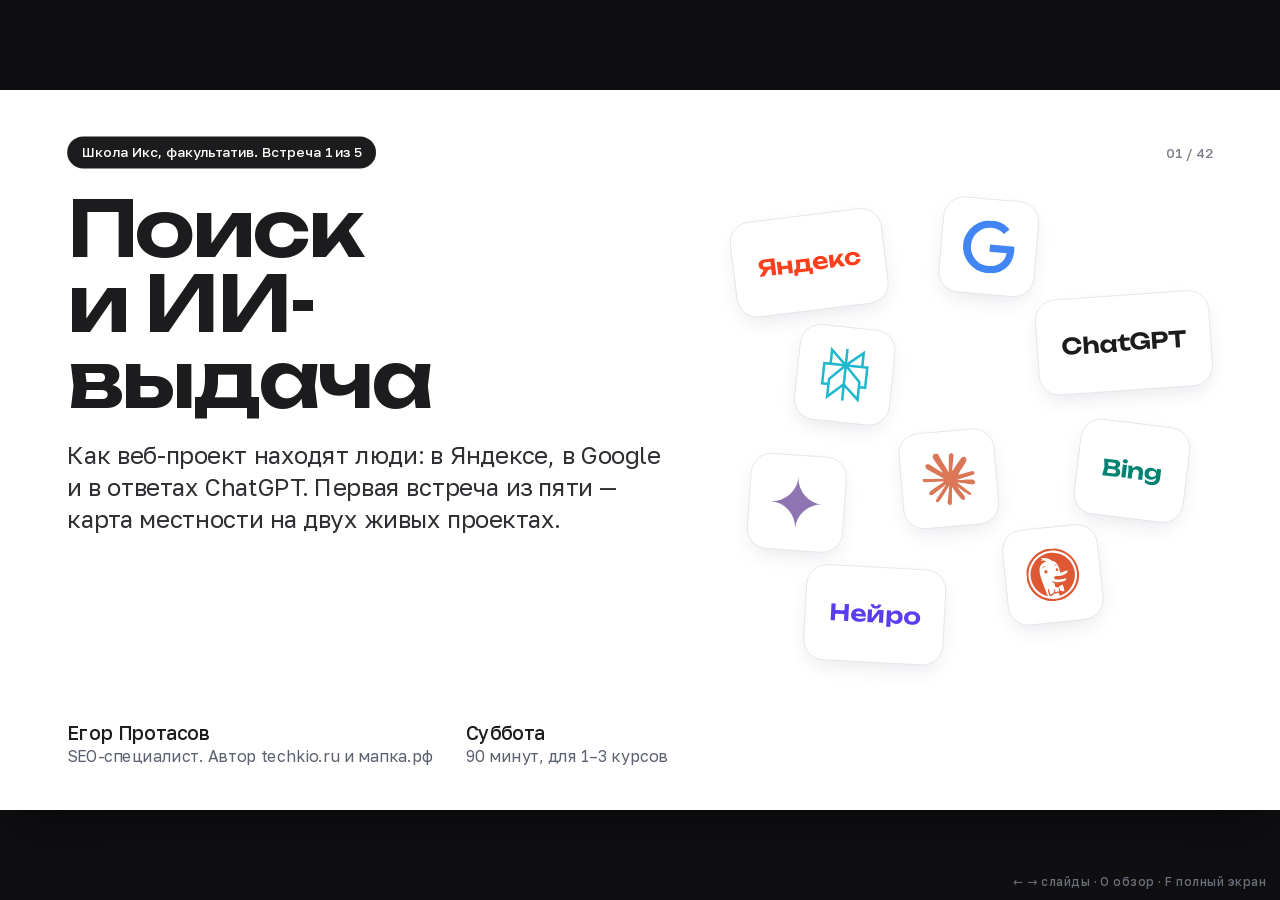
==== commit 2a9313ba: "Слайд «что перестало работать, а что работает в 2026» Итог первых трёх блоков: пять устаревших приём" ====
--- a/index.html
+++ b/index.html
@@ -78,6 +78,7 @@
 
 /* стикеры и карточки */
 .sticky{border-radius:26px;padding:28px 30px;display:flex;flex-direction:column;gap:12px;min-height:0}
+.sticky.tight{padding:22px 26px;gap:9px}
 .sticky h4{font:500 24px/1.22 var(--fd);letter-spacing:-.01em}
 .sticky p{font:400 21px/1.4 var(--ft);color:var(--charcoal)}
 .sticky .big{font:600 62px/1 var(--fd);letter-spacing:-.03em;margin:4px 0 2px}
@@ -122,6 +123,14 @@
 .ui{width:42px;height:42px;fill:none;stroke:currentColor;stroke-width:1.9;stroke-linecap:round;stroke-linejoin:round;flex:none}
 .ui.lg{width:56px;height:56px;stroke-width:1.7}
 .ui.sm{width:30px;height:30px;stroke-width:2.1}
+.ui.xs{width:24px;height:24px;stroke-width:2.2}
+
+/* список «работает / не работает» */
+.plist{display:flex;flex-direction:column;gap:12px;margin-top:2px;list-style:none;min-width:0}
+.plist li{display:grid;grid-template-columns:24px minmax(0,1fr);gap:14px;align-items:start;min-width:0}
+.plist li>div{min-width:0}
+.plist b{display:block;font:500 20px/1.26 var(--fd);letter-spacing:-.005em;margin-bottom:3px}
+.plist i{display:block;font:400 18px/1.32 var(--ft);font-style:normal;color:var(--charcoal)}
 
 /* окно браузера */
 .browser{background:#fff;border:1px solid var(--hair);border-radius:16px;overflow:hidden;box-shadow:rgba(5,0,56,.08) 0 12px 32px -4px;display:flex;flex-direction:column;min-height:0;align-self:center;width:100%}
@@ -232,10 +241,10 @@
 
 /* источники */
 .src{display:grid;grid-template-columns:1fr 1fr;gap:0 26px;align-content:start}
-.srow{display:grid;grid-template-columns:minmax(0,1fr) auto;gap:4px 16px;padding:15px 0;border-bottom:1px solid var(--hair);align-items:baseline}
-.srow .num{width:auto;height:auto;border-radius:0;background:none;color:var(--ink);font:500 20px/1.3 var(--ft);text-align:left}
-.srow .lnk{font:500 16px/1.3 var(--fm);color:var(--blue);white-space:nowrap}
-.srow .whr{grid-column:1/-1;font:400 17px/1.3 var(--ft);color:var(--steel)}
+.srow{display:grid;grid-template-columns:minmax(0,1fr) auto;gap:3px 16px;padding:9px 0;border-bottom:1px solid var(--hair);align-items:baseline}
+.srow .num{width:auto;height:auto;border-radius:0;background:none;color:var(--ink);font:500 18px/1.28 var(--ft);text-align:left}
+.srow .lnk{font:500 14px/1.3 var(--fm);color:var(--blue);white-space:nowrap}
+.srow .whr{grid-column:1/-1;font:400 15px/1.28 var(--ft);color:var(--steel)}
 
 /* анимация появления — только там, где порядок имеет смысл */
 .s.live .r{animation:up .5s cubic-bezier(.22,.75,.2,1) both;animation-delay:calc(var(--i,0)*90ms)}
@@ -278,7 +287,7 @@
 </style>
 </head>
 <body>
-<div id="stage"><div id="deck"><svg id="sprite" aria-hidden="true" style="position:absolute;width:0;height:0;overflow:hidden"><defs><symbol id="i-google" viewBox="0 0 24 24"><path d="M12.48 10.92v3.28h7.84c-.24 1.84-.853 3.187-1.787 4.133-1.147 1.147-2.933 2.4-6.053 2.4-4.827 0-8.6-3.893-8.6-8.72s3.773-8.72 8.6-8.72c2.6 0 4.507 1.027 5.907 2.347l2.307-2.307C18.747 1.44 16.133 0 12.48 0 5.867 0 .307 5.387.307 12s5.56 12 12.173 12c3.573 0 6.267-1.173 8.373-3.36 2.16-2.16 2.84-5.213 2.84-7.667 0-.76-.053-1.467-.173-2.053H12.48z"/></symbol><symbol id="i-googlesearchconsole" viewBox="0 0 24 24"><path d="M8.548 1.156L6.832 2.872v1.682h1.716zm0 3.398v.035H6.832v-.035H3.386L0 7.844v3.577h2.826V8.94c0-.525.429-.954.954-.954h16.476c.525 0 .954.43.954.954v2.48h2.754V7.844l-3.386-3.29H17.3v.035h-1.717v-.035zm7.035 0H17.3V2.872l-1.717-1.716zM8.679 1.188V2.84h6.773V1.188zm11.471 7.07a.834.834 0 00-.132.01l-.543.002c-5.216.014-10.432-.008-15.648.01-.435-.063-.794.436-.716.883v2.264h17.812c-.016-.888.045-1.782-.034-2.666-.104-.342-.427-.502-.739-.502zm-15.422.634a.689.698 0 01.689.698.689.698 0 01-.689.697.689.698 0 01-.688-.697.689.698 0 01.688-.698zm2.134 0a.689.698 0 01.689.698.689.698 0 01-.689.697.689.698 0 01-.688-.697.689.698 0 01.688-.698zM.036 11.645v9.156c0 1.05.858 1.908 1.907 1.908h.883V11.645zm21.174 0v11.064h.882c1.05 0 1.908-.858 1.908-1.908v-9.156zM4.057 13.133v6.85h6.137v-6.85zm13.243.021v3.777l-1.708.977-1.708-.977v-3.758a4.006 4.006 0 000 7.23v2.441h3.457v-2.442a4.006 4.006 0 00-.041-7.248zm-13.243 8.26v1.43h7.925v-1.43z"/></symbol><symbol id="i-googleanalytics" viewBox="0 0 24 24"><path d="M22.84 2.9982v17.9987c.0086 1.6473-1.3197 2.9897-2.967 2.9984a2.9808 2.9808 0 01-.3677-.0208c-1.528-.226-2.6477-1.5558-2.6105-3.1V3.1204c-.0369-1.5458 1.0856-2.8762 2.6157-3.1 1.6361-.1915 3.1178.9796 3.3093 2.6158.014.1201.0208.241.0202.3619zM4.1326 18.0548c-1.6417 0-2.9726 1.331-2.9726 2.9726C1.16 22.6691 2.4909 24 4.1326 24s2.9726-1.3309 2.9726-2.9726-1.331-2.9726-2.9726-2.9726zm7.8728-9.0098c-.0171 0-.0342 0-.0513.0003-1.6495.0904-2.9293 1.474-2.891 3.1256v7.9846c0 2.167.9535 3.4825 2.3505 3.763 1.6118.3266 3.1832-.7152 3.5098-2.327.04-.1974.06-.3983.0593-.5998v-8.9585c.003-1.6474-1.33-2.9852-2.9773-2.9882z"/></symbol><symbol id="i-googlegemini" viewBox="0 0 24 24"><path d="M11.04 19.32Q12 21.51 12 24q0-2.49.93-4.68.96-2.19 2.58-3.81t3.81-2.55Q21.51 12 24 12q-2.49 0-4.68-.93a12.3 12.3 0 0 1-3.81-2.58 12.3 12.3 0 0 1-2.58-3.81Q12 2.49 12 0q0 2.49-.96 4.68-.93 2.19-2.55 3.81a12.3 12.3 0 0 1-3.81 2.58Q2.49 12 0 12q2.49 0 4.68.96 2.19.93 3.81 2.55t2.55 3.81"/></symbol><symbol id="i-googlechrome" viewBox="0 0 24 24"><path d="M12 0C8.21 0 4.831 1.757 2.632 4.501l3.953 6.848A5.454 5.454 0 0 1 12 6.545h10.691A12 12 0 0 0 12 0zM1.931 5.47A11.943 11.943 0 0 0 0 12c0 6.012 4.42 10.991 10.189 11.864l3.953-6.847a5.45 5.45 0 0 1-6.865-2.29zm13.342 2.166a5.446 5.446 0 0 1 1.45 7.09l.002.001h-.002l-5.344 9.257c.206.01.413.016.621.016 6.627 0 12-5.373 12-12 0-1.54-.29-3.011-.818-4.364zM12 16.364a4.364 4.364 0 1 1 0-8.728 4.364 4.364 0 0 1 0 8.728Z"/></symbol><symbol id="i-googlemaps" viewBox="0 0 24 24"><path d="M19.527 4.799c1.212 2.608.937 5.678-.405 8.173-1.101 2.047-2.744 3.74-4.098 5.614-.619.858-1.244 1.75-1.669 2.727-.141.325-.263.658-.383.992-.121.333-.224.673-.34 1.008-.109.314-.236.684-.627.687h-.007c-.466-.001-.579-.53-.695-.887-.284-.874-.581-1.713-1.019-2.525-.51-.944-1.145-1.817-1.79-2.671L19.527 4.799zM8.545 7.705l-3.959 4.707c.724 1.54 1.821 2.863 2.871 4.18.247.31.494.622.737.936l4.984-5.925-.029.01c-1.741.601-3.691-.291-4.392-1.987a3.377 3.377 0 0 1-.209-.716c-.063-.437-.077-.761-.004-1.198l.001-.007zM5.492 3.149l-.003.004c-1.947 2.466-2.281 5.88-1.117 8.77l4.785-5.689-.058-.05-3.607-3.035zM14.661.436l-3.838 4.563a.295.295 0 0 1 .027-.01c1.6-.551 3.403.15 4.22 1.626.176.319.323.683.377 1.045.068.446.085.773.012 1.22l-.003.016 3.836-4.561A8.382 8.382 0 0 0 14.67.439l-.009-.003zM9.466 5.868L14.162.285l-.047-.012A8.31 8.31 0 0 0 11.986 0a8.439 8.439 0 0 0-6.169 2.766l-.016.018 3.665 3.084z"/></symbol><symbol id="i-googleads" viewBox="0 0 24 24"><path d="M3.9998 22.9291C1.7908 22.9291 0 21.1383 0 18.9293s1.7908-3.9998 3.9998-3.9998 3.9998 1.7908 3.9998 3.9998-1.7908 3.9998-3.9998 3.9998zm19.4643-6.0004L15.4632 3.072C14.3586 1.1587 11.9121.5028 9.9988 1.6074S7.4295 5.1585 8.5341 7.0718l8.0009 13.8567c1.1046 1.9133 3.5511 2.5679 5.4644 1.4646 1.9134-1.1046 2.568-3.5511 1.4647-5.4644zM7.5137 4.8438L1.5645 15.1484A4.5 4.5 0 0 1 4 14.4297c2.5597-.0075 4.6248 2.1585 4.4941 4.7148l3.2168-5.5723-3.6094-6.25c-.4499-.7793-.6322-1.6394-.5878-2.4784z"/></symbol><symbol id="i-anthropic" viewBox="0 0 24 24"><path d="M17.3041 3.541h-3.6718l6.696 16.918H24Zm-10.6082 0L0 20.459h3.7442l1.3693-3.5527h7.0052l1.3693 3.5528h3.7442L10.5363 3.5409Zm-.3712 10.2232 2.2914-5.9456 2.2914 5.9456Z"/></symbol><symbol id="i-claude" viewBox="0 0 24 24"><path d="m4.7144 15.9555 4.7174-2.6471.079-.2307-.079-.1275h-.2307l-.7893-.0486-2.6956-.0729-2.3375-.0971-2.2646-.1214-.5707-.1215-.5343-.7042.0546-.3522.4797-.3218.686.0608 1.5179.1032 2.2767.1578 1.6514.0972 2.4468.255h.3886l.0546-.1579-.1336-.0971-.1032-.0972L6.973 9.8356l-2.55-1.6879-1.3356-.9714-.7225-.4918-.3643-.4614-.1578-1.0078.6557-.7225.8803.0607.2246.0607.8925.686 1.9064 1.4754 2.4893 1.8336.3643.3035.1457-.1032.0182-.0728-.164-.2733-1.3539-2.4467-1.445-2.4893-.6435-1.032-.17-.6194c-.0607-.255-.1032-.4674-.1032-.7285L6.287.1335 6.6997 0l.9957.1336.419.3642.6192 1.4147 1.0018 2.2282 1.5543 3.0296.4553.8985.2429.8318.091.255h.1579v-.1457l.1275-1.706.2368-2.0947.2307-2.6957.0789-.7589.3764-.9107.7468-.4918.5828.2793.4797.686-.0668.4433-.2853 1.8517-.5586 2.9021-.3643 1.9429h.2125l.2429-.2429.9835-1.3053 1.6514-2.0643.7286-.8196.85-.9046.5464-.4311h1.0321l.759 1.1293-.34 1.1657-1.0625 1.3478-.8804 1.1414-1.2628 1.7-.7893 1.36.0729.1093.1882-.0183 2.8535-.607 1.5421-.2794 1.8396-.3157.8318.3886.091.3946-.3278.8075-1.967.4857-2.3072.4614-3.4364.8136-.0425.0304.0486.0607 1.5482.1457.6618.0364h1.621l3.0175.2247.7892.522.4736.6376-.079.4857-1.2142.6193-1.6393-.3886-3.825-.9107-1.3113-.3279h-.1822v.1093l1.0929 1.0686 2.0035 1.8092 2.5075 2.3314.1275.5768-.3218.4554-.34-.0486-2.2039-1.6575-.85-.7468-1.9246-1.621h-.1275v.17l.4432.6496 2.3436 3.5214.1214 1.0807-.17.3521-.6071.2125-.6679-.1214-1.3721-1.9246L14.38 17.959l-1.1414-1.9428-.1397.079-.674 7.2552-.3156.3703-.7286.2793-.6071-.4614-.3218-.7468.3218-1.4753.3886-1.9246.3157-1.53.2853-1.9004.17-.6314-.0121-.0425-.1397.0182-1.4328 1.9672-2.1796 2.9446-1.7243 1.8456-.4128.164-.7164-.3704.0667-.6618.4008-.5889 2.386-3.0357 1.4389-1.882.929-1.0868-.0062-.1579h-.0546l-6.3385 4.1164-1.1293.1457-.4857-.4554.0608-.7467.2307-.2429 1.9064-1.3114Z"/></symbol><symbol id="i-perplexity" viewBox="0 0 24 24"><path d="M22.3977 7.0896h-2.3106V.0676l-7.5094 6.3542V.1577h-1.1554v6.1966L4.4904 0v7.0896H1.6023v10.3976h2.8882V24l6.932-6.3591v6.2005h1.1554v-6.0469l6.9318 6.1807v-6.4879h2.8882V7.0896zm-3.4657-4.531v4.531h-5.355l5.355-4.531zm-13.2862.0676 4.8691 4.4634H5.6458V2.6262zM2.7576 16.332V8.245h7.8476l-6.1149 6.1147v1.9723H2.7576zm2.8882 5.0404v-3.8852h.0001v-2.6488l5.7763-5.7764v7.0111l-5.7764 5.2993zm12.7086.0248-5.7766-5.1509V9.0618l5.7766 5.7766v6.5588zm2.8882-5.0652h-1.733v-1.9723L13.3948 8.245h7.8478v8.087z"/></symbol><symbol id="i-duckduckgo" viewBox="0 0 24 24"><path d="M12 0C5.37 0 0 5.37 0 12s5.37 12 12 12 12-5.37 12-12S18.63 0 12 0zm0 .984C18.083.984 23.016 5.916 23.016 12S18.084 23.016 12 23.016.984 18.084.984 12C.984 5.917 5.916.984 12 .984zm0 .938C6.434 1.922 1.922 6.434 1.922 12c0 4.437 2.867 8.205 6.85 9.55-.237-.82-.776-2.753-1.6-6.052-1.184-4.741-2.064-8.606 2.379-9.813.047-.011.064-.064.03-.093-.514-.467-1.382-.548-2.233-.38a.06.06 0 0 1-.07-.058c0-.011 0-.023.011-.035.205-.286.572-.507.822-.64a1.843 1.843 0 0 0-.607-.335c-.059-.022-.059-.12-.006-.144.006-.006.012-.012.024-.012 1.749-.233 3.586.292 4.49 1.448.011.011.023.017.035.023 2.968.635 3.509 4.837 3.328 5.998a9.607 9.607 0 0 0 2.346-.576c.746-.286 1.008-.222 1.101-.053.1.193-.018.513-.28.81-.496.567-1.393 1.01-2.974 1.137-.546.044-1.029.024-1.445.006-.789-.035-1.339-.059-1.633.39-.192.298-.041.998 1.487 1.22 1.09.157 2.078.047 2.798-.034.643-.07 1.073-.118 1.172.069.21.402-.996 1.207-3.066 1.224-.158 0-.315-.006-.467-.011-1.283-.065-2.227-.414-2.816-.735a.094.094 0 0 1-.035-.017c-.105-.059-.31.045-.188.267.07.134.444.478 1.004.776-.058.466.087 1.184.338 2l.088-.016c.041-.009.087-.019.134-.025.507-.082.775.012.926.175.717-.536 1.913-1.294 2.03-1.154.583.694.66 2.332.53 2.99-.004.012-.017.024-.04.035-.274.117-1.783-.296-1.783-.511-.059-1.075-.26-1.173-.493-1.225h-.156c.006.006.012.018.018.03l.052.12c.093.257.24 1.063.13 1.26-.112.199-.835.297-1.284.303-.443.006-.543-.158-.637-.408-.07-.204-.103-.675-.103-.95a.857.857 0 0 1 .012-.216c-.134.058-.333.193-.397.281-.017.262-.017.682.123 1.149.07.221-1.518 1.164-1.74.99-.227-.181-.634-1.952-.459-2.67-.187.017-.338.075-.42.191-.367.508.093 2.933.582 3.248.257.169 1.54-.553 2.176-1.095.105.145.305.158.553.158.326-.012.782-.06 1.103-.158.192.45.423.972.613 1.388 4.47-1.032 7.803-5.037 7.803-9.82 0-5.566-4.512-10.078-10.078-10.078zm1.791 5.646c-.42 0-.678.146-.795.332-.023.047.047.094.094.07.14-.075.357-.161.701-.156.328.006.516.09.67.159l.023.01c.041.017.088-.03.059-.065-.134-.18-.332-.35-.752-.35zm-5.078.198a1.24 1.24 0 0 0-.522.082c-.454.169-.67.526-.67.76 0 .051.112.057.141.011.081-.123.21-.31.617-.478.408-.17.73-.146.951-.094.047.012.083-.041.041-.07a.989.989 0 0 0-.558-.211zm5.434 1.423a.651.651 0 0 0-.655.647.652.652 0 0 0 1.307 0 .646.646 0 0 0-.652-.647zm.283.262h.008a.17.17 0 0 1 .17.17c0 .093-.077.17-.17.17a.17.17 0 0 1-.17-.17c0-.09.072-.165.162-.17zm-5.358.076a.752.752 0 0 0-.758.758c0 .42.338.758.758.758s.758-.337.758-.758a.756.756 0 0 0-.758-.758zm.328.303h.01c.112 0 .2.089.2.2 0 .11-.088.197-.2.197a.195.195 0 0 1-.197-.198c0-.107.082-.194.187-.199z"/></symbol><symbol id="i-brave" viewBox="0 0 24 24"><path d="M15.68 0l2.096 2.38s1.84-.512 2.709.358c.868.87 1.584 1.638 1.584 1.638l-.562 1.381.715 2.047s-2.104 7.98-2.35 8.955c-.486 1.919-.818 2.66-2.198 3.633-1.38.972-3.884 2.66-4.293 2.916-.409.256-.92.692-1.38.692-.46 0-.97-.436-1.38-.692a185.796 185.796 0 01-4.293-2.916c-1.38-.973-1.712-1.714-2.197-3.633-.247-.975-2.351-8.955-2.351-8.955l.715-2.047-.562-1.381s.716-.768 1.585-1.638c.868-.87 2.708-.358 2.708-.358L8.321 0h7.36zm-3.679 14.936c-.14 0-1.038.317-1.758.69-.72.373-1.242.637-1.409.742-.167.104-.065.301.087.409.152.107 2.194 1.69 2.393 1.866.198.175.489.464.687.464.198 0 .49-.29.688-.464.198-.175 2.24-1.759 2.392-1.866.152-.108.254-.305.087-.41-.167-.104-.689-.368-1.41-.741-.72-.373-1.617-.69-1.757-.69zm0-11.278s-.409.001-1.022.206-1.278.46-1.584.46c-.307 0-2.581-.434-2.581-.434S4.119 7.152 4.119 7.849c0 .697.339.881.68 1.243l2.02 2.149c.192.203.59.511.356 1.066-.235.555-.58 1.26-.196 1.977.384.716 1.042 1.194 1.464 1.115.421-.08 1.412-.598 1.776-.834.364-.237 1.518-1.19 1.518-1.554 0-.365-1.193-1.02-1.413-1.168-.22-.15-1.226-.725-1.247-.95-.02-.227-.012-.293.284-.851.297-.559.831-1.304.742-1.8-.089-.495-.95-.753-1.565-.986-.615-.232-1.799-.671-1.947-.74-.148-.068-.11-.133.339-.175.448-.043 1.719-.212 2.292-.052.573.16 1.552.403 1.632.532.079.13.149.134.067.579-.081.445-.5 2.581-.541 2.96-.04.38-.12.63.288.724.409.094 1.097.256 1.333.256s.924-.162 1.333-.256c.408-.093.329-.344.288-.723-.04-.38-.46-2.516-.541-2.961-.082-.445-.012-.45.067-.579.08-.129 1.059-.372 1.632-.532.573-.16 1.845.009 2.292.052.449.042.487.107.339.175-.148.069-1.332.508-1.947.74-.615.233-1.476.49-1.565.986-.09.496.445 1.241.742 1.8.297.558.304.624.284.85-.02.226-1.026.802-1.247.95-.22.15-1.413.804-1.413 1.169 0 .364 1.154 1.317 1.518 1.554.364.236 1.355.755 1.776.834.422.079 1.08-.4 1.464-1.115.384-.716.039-1.422-.195-1.977-.235-.555.163-.863.355-1.066l2.02-2.149c.341-.362.68-.546.68-1.243 0-.697-2.695-3.96-2.695-3.96s-2.274.436-2.58.436c-.307 0-.972-.256-1.585-.461-.613-.205-1.022-.206-1.022-.206z"/></symbol><symbol id="i-semrush" viewBox="0 0 24 24"><path d="M20.698 11.911c0 .444-.226.516-.79.516-.596 0-.706-.1-.77-.554-.118-1.152-.896-2.13-2.201-2.24-.418-.034-.518-.19-.518-.706 0-.48.074-.708.446-.708 2.265.01 3.833 1.832 3.833 3.69v.002zm3.3 0c0-3.456-2.338-7.11-7.74-7.11H5.52c-.218 0-.354.11-.354.31 0 .109.082.209.156.26.388.31.97.654 1.73 1.036.743.372 1.323.616 1.903.852.246.1.336.208.336.344 0 .19-.136.308-.4.308H.372c-.254 0-.372.164-.372.326 0 .136.044.254.162.372.69.726 1.796 1.596 3.4 2.604 1.466.91 2.98 1.74 4.533 2.492.236.11.308.236.308.372-.008.154-.126.28-.4.28H4.1c-.216 0-.344.12-.344.3 0 .1.08.226.19.326.888.808 2.311 1.688 4.207 2.494 2.53 1.08 5.094 1.721 7.98 1.721 5.465 0 7.867-4.087 7.867-7.289l-.002.002zm-7.133 5.104c-2.794 0-5.132-2.276-5.132-5.114 0-2.794 2.33-5.04 5.132-5.04 2.863 0 5.111 2.24 5.111 5.04a5.086 5.086 0 0 1-5.111 5.114z"/></symbol><symbol id="i-lighthouse" viewBox="0 0 24 24"><path d="M12 0l5.5 3.5v5H20v3h-2.25l2 12.5H4.25l2-12.5H4v-3h2.5V3.53zm2.94 13.25l-6.22 2.26L8 20.04l7.5-2.75zM12 3.56L9.5 5.17V8.5h5V5.15Z"/></symbol><symbol id="i-cloudflare" viewBox="0 0 24 24"><path d="M16.5088 16.8447c.1475-.5068.0908-.9707-.1553-1.3154-.2246-.3164-.6045-.499-1.0615-.5205l-8.6592-.1123a.1559.1559 0 0 1-.1333-.0713c-.0283-.042-.0351-.0986-.021-.1553.0278-.084.1123-.1484.2036-.1562l8.7359-.1123c1.0351-.0489 2.1601-.8868 2.5537-1.9136l.499-1.3013c.0215-.0561.0293-.1128.0147-.168-.5625-2.5463-2.835-4.4453-5.5499-4.4453-2.5039 0-4.6284 1.6177-5.3876 3.8614-.4927-.3658-1.1187-.5625-1.794-.499-1.2026.119-2.1665 1.083-2.2861 2.2856-.0283.31-.0069.6128.0635.894C1.5683 13.171 0 14.7754 0 16.752c0 .1748.0142.3515.0352.5273.0141.083.0844.1475.1689.1475h15.9814c.0909 0 .1758-.0645.2032-.1553l.12-.4268zm2.7568-5.5634c-.0771 0-.1611 0-.2383.0112-.0566 0-.1054.0415-.127.0976l-.3378 1.1744c-.1475.5068-.0918.9707.1543 1.3164.2256.3164.6055.498 1.0625.5195l1.8437.1133c.0557 0 .1055.0263.1329.0703.0283.043.0351.1074.0214.1562-.0283.084-.1132.1485-.204.1553l-1.921.1123c-1.041.0488-2.1582.8867-2.5527 1.914l-.1406.3585c-.0283.0713.0215.1416.0986.1416h6.5977c.0771 0 .1474-.0489.169-.126.1122-.4082.1757-.837.1757-1.2803 0-2.6025-2.125-4.727-4.7344-4.727"/></symbol><symbol id="i-wordpress" viewBox="0 0 24 24"><path d="M21.469 6.825c.84 1.537 1.318 3.3 1.318 5.175 0 3.979-2.156 7.456-5.363 9.325l3.295-9.527c.615-1.54.82-2.771.82-3.864 0-.405-.026-.78-.07-1.11m-7.981.105c.647-.03 1.232-.105 1.232-.105.582-.075.514-.93-.067-.899 0 0-1.755.135-2.88.135-1.064 0-2.85-.15-2.85-.15-.585-.03-.661.855-.075.885 0 0 .54.061 1.125.09l1.68 4.605-2.37 7.08L5.354 6.9c.649-.03 1.234-.1 1.234-.1.585-.075.516-.93-.065-.896 0 0-1.746.138-2.874.138-.2 0-.438-.008-.69-.015C4.911 3.15 8.235 1.215 12 1.215c2.809 0 5.365 1.072 7.286 2.833-.046-.003-.091-.009-.141-.009-1.06 0-1.812.923-1.812 1.914 0 .89.513 1.643 1.06 2.531.411.72.89 1.643.89 2.977 0 .915-.354 1.994-.821 3.479l-1.075 3.585-3.9-11.61.001.014zM12 22.784c-1.059 0-2.081-.153-3.048-.437l3.237-9.406 3.315 9.087c.024.053.05.101.078.149-1.12.393-2.325.609-3.582.609M1.211 12c0-1.564.336-3.05.935-4.39L7.29 21.709C3.694 19.96 1.212 16.271 1.211 12M12 0C5.385 0 0 5.385 0 12s5.385 12 12 12 12-5.385 12-12S18.615 0 12 0"/></symbol><symbol id="i-tildapublishing" viewBox="0 0 24 24"><path d="M12 0C5.384 0 0 5.384 0 12s5.384 12 12 12 12-5.384 12-12S18.616 0 12 0zm0 .775C18.192.775 23.225 5.808 23.225 12c0 6.192-5.033 11.225-11.225 11.225C5.808 23.225.775 18.192.775 12 .775 5.808 5.808.775 12 .775zM8.904 6.584c-1.36 0-2.52 1.16-2.52 3.287l1.352.193c.192-1.352.576-1.935 1.352-1.935.776 0 1.167.19 2.52.967 1.351.776 1.735.968 3.095.968s2.714-.969 2.522-3.289H15.87c0 1.16-.382 1.745-1.158 1.745-.776 0-1.169-.191-2.713-.967s-1.736-.969-3.096-.969zm2.127 3.48v8.905h1.553v-8.32l-1.553-.585z"/></symbol><symbol id="i-nextdotjs" viewBox="0 0 24 24"><path d="M18.665 21.978C16.758 23.255 14.465 24 12 24 5.377 24 0 18.623 0 12S5.377 0 12 0s12 5.377 12 12c0 3.583-1.574 6.801-4.067 9.001L9.219 7.2H7.2v9.596h1.615V9.251l9.85 12.727Zm-3.332-8.533 1.6 2.061V7.2h-1.6v6.245Z"/></symbol><symbol id="i-telegram" viewBox="0 0 24 24"><path d="M11.944 0A12 12 0 0 0 0 12a12 12 0 0 0 12 12 12 12 0 0 0 12-12A12 12 0 0 0 12 0a12 12 0 0 0-.056 0zm4.962 7.224c.1-.002.321.023.465.14a.506.506 0 0 1 .171.325c.016.093.036.306.02.472-.18 1.898-.962 6.502-1.36 8.627-.168.9-.499 1.201-.82 1.23-.696.065-1.225-.46-1.9-.902-1.056-.693-1.653-1.124-2.678-1.8-1.185-.78-.417-1.21.258-1.91.177-.184 3.247-2.977 3.307-3.23.007-.032.014-.15-.056-.212s-.174-.041-.249-.024c-.106.024-1.793 1.14-5.061 3.345-.48.33-.913.49-1.302.48-.428-.008-1.252-.241-1.865-.44-.752-.245-1.349-.374-1.297-.789.027-.216.325-.437.893-.663 3.498-1.524 5.83-2.529 6.998-3.014 3.332-1.386 4.025-1.627 4.476-1.635z"/></symbol><symbol id="i-vk" viewBox="0 0 24 24"><path d="m9.489.004.729-.003h3.564l.73.003.914.01.433.007.418.011.403.014.388.016.374.021.36.025.345.03.333.033c1.74.196 2.933.616 3.833 1.516.9.9 1.32 2.092 1.516 3.833l.034.333.029.346.025.36.02.373.025.588.012.41.013.644.009.915.004.98-.001 3.313-.003.73-.01.914-.007.433-.011.418-.014.403-.016.388-.021.374-.025.36-.03.345-.033.333c-.196 1.74-.616 2.933-1.516 3.833-.9.9-2.092 1.32-3.833 1.516l-.333.034-.346.029-.36.025-.373.02-.588.025-.41.012-.644.013-.915.009-.98.004-3.313-.001-.73-.003-.914-.01-.433-.007-.418-.011-.403-.014-.388-.016-.374-.021-.36-.025-.345-.03-.333-.033c-1.74-.196-2.933-.616-3.833-1.516-.9-.9-1.32-2.092-1.516-3.833l-.034-.333-.029-.346-.025-.36-.02-.373-.025-.588-.012-.41-.013-.644-.009-.915-.004-.98.001-3.313.003-.73.01-.914.007-.433.011-.418.014-.403.016-.388.021-.374.025-.36.03-.345.033-.333c.196-1.74.616-2.933 1.516-3.833.9-.9 2.092-1.32 3.833-1.516l.333-.034.346-.029.36-.025.373-.02.588-.025.41-.012.644-.013.915-.009ZM6.79 7.3H4.05c.13 6.24 3.25 9.99 8.72 9.99h.31v-3.57c2.01.2 3.53 1.67 4.14 3.57h2.84c-.78-2.84-2.83-4.41-4.11-5.01 1.28-.74 3.08-2.54 3.51-4.98h-2.58c-.56 1.98-2.22 3.78-3.8 3.95V7.3H10.5v6.92c-1.6-.4-3.62-2.34-3.71-6.92Z"/></symbol><symbol id="i-reddit" viewBox="0 0 24 24"><path d="M12 0C5.373 0 0 5.373 0 12c0 3.314 1.343 6.314 3.515 8.485l-2.286 2.286C.775 23.225 1.097 24 1.738 24H12c6.627 0 12-5.373 12-12S18.627 0 12 0Zm4.388 3.199c1.104 0 1.999.895 1.999 1.999 0 1.105-.895 2-1.999 2-.946 0-1.739-.657-1.947-1.539v.002c-1.147.162-2.032 1.15-2.032 2.341v.007c1.776.067 3.4.567 4.686 1.363.473-.363 1.064-.58 1.707-.58 1.547 0 2.802 1.254 2.802 2.802 0 1.117-.655 2.081-1.601 2.531-.088 3.256-3.637 5.876-7.997 5.876-4.361 0-7.905-2.617-7.998-5.87-.954-.447-1.614-1.415-1.614-2.538 0-1.548 1.255-2.802 2.803-2.802.645 0 1.239.218 1.712.585 1.275-.79 2.881-1.291 4.64-1.365v-.01c0-1.663 1.263-3.034 2.88-3.207.188-.911.993-1.595 1.959-1.595Zm-8.085 8.376c-.784 0-1.459.78-1.506 1.797-.047 1.016.64 1.429 1.426 1.429.786 0 1.371-.369 1.418-1.385.047-1.017-.553-1.841-1.338-1.841Zm7.406 0c-.786 0-1.385.824-1.338 1.841.047 1.017.634 1.385 1.418 1.385.785 0 1.473-.413 1.426-1.429-.046-1.017-.721-1.797-1.506-1.797Zm-3.703 4.013c-.974 0-1.907.048-2.77.135-.147.015-.241.168-.183.305.483 1.154 1.622 1.964 2.953 1.964 1.33 0 2.47-.81 2.953-1.964.057-.137-.037-.29-.184-.305-.863-.087-1.795-.135-2.769-.135Z"/></symbol><symbol id="i-wikipedia" viewBox="0 0 24 24"><path d="M12.09 13.119c-.936 1.932-2.217 4.548-2.853 5.728-.616 1.074-1.127.931-1.532.029-1.406-3.321-4.293-9.144-5.651-12.409-.251-.601-.441-.987-.619-1.139-.181-.15-.554-.24-1.122-.271C.103 5.033 0 4.982 0 4.898v-.455l.052-.045c.924-.005 5.401 0 5.401 0l.051.045v.434c0 .119-.075.176-.225.176l-.564.031c-.485.029-.727.164-.727.436 0 .135.053.33.166.601 1.082 2.646 4.818 10.521 4.818 10.521l.136.046 2.411-4.81-.482-1.067-1.658-3.264s-.318-.654-.428-.872c-.728-1.443-.712-1.518-1.447-1.617-.207-.023-.313-.05-.313-.149v-.468l.06-.045h4.292l.113.037v.451c0 .105-.076.15-.227.15l-.308.047c-.792.061-.661.381-.136 1.422l1.582 3.252 1.758-3.504c.293-.64.233-.801.111-.947-.07-.084-.305-.22-.812-.24l-.201-.021c-.052 0-.098-.015-.145-.051-.045-.031-.067-.076-.067-.129v-.427l.061-.045c1.247-.008 4.043 0 4.043 0l.059.045v.436c0 .121-.059.178-.193.178-.646.03-.782.095-1.023.439-.12.186-.375.589-.646 1.039l-2.301 4.273-.065.135 2.792 5.712.17.048 4.396-10.438c.154-.422.129-.722-.064-.895-.197-.172-.346-.273-.857-.295l-.42-.016c-.061 0-.105-.014-.152-.045-.043-.029-.072-.075-.072-.119v-.436l.059-.045h4.961l.041.045v.437c0 .119-.074.18-.209.18-.648.03-1.127.18-1.443.421-.314.255-.557.616-.736 1.067 0 0-4.043 9.258-5.426 12.339-.525 1.007-1.053.917-1.503-.031-.571-1.171-1.773-3.786-2.646-5.71l.053-.036z"/></symbol><symbol id="i-youtube" viewBox="0 0 24 24"><path d="M23.498 6.186a3.016 3.016 0 0 0-2.122-2.136C19.505 3.545 12 3.545 12 3.545s-7.505 0-9.377.505A3.017 3.017 0 0 0 .502 6.186C0 8.07 0 12 0 12s0 3.93.502 5.814a3.016 3.016 0 0 0 2.122 2.136c1.871.505 9.376.505 9.376.505s7.505 0 9.377-.505a3.015 3.015 0 0 0 2.122-2.136C24 15.93 24 12 24 12s0-3.93-.502-5.814zM9.545 15.568V8.432L15.818 12l-6.273 3.568z"/></symbol><symbol id="i-github" viewBox="0 0 24 24"><path d="M12 .297c-6.63 0-12 5.373-12 12 0 5.303 3.438 9.8 8.205 11.385.6.113.82-.258.82-.577 0-.285-.01-1.04-.015-2.04-3.338.724-4.042-1.61-4.042-1.61C4.422 18.07 3.633 17.7 3.633 17.7c-1.087-.744.084-.729.084-.729 1.205.084 1.838 1.236 1.838 1.236 1.07 1.835 2.809 1.305 3.495.998.108-.776.417-1.305.76-1.605-2.665-.3-5.466-1.332-5.466-5.93 0-1.31.465-2.38 1.235-3.22-.135-.303-.54-1.523.105-3.176 0 0 1.005-.322 3.3 1.23.96-.267 1.98-.399 3-.405 1.02.006 2.04.138 3 .405 2.28-1.552 3.285-1.23 3.285-1.23.645 1.653.24 2.873.12 3.176.765.84 1.23 1.91 1.23 3.22 0 4.61-2.805 5.625-5.475 5.92.42.36.81 1.096.81 2.22 0 1.606-.015 2.896-.015 3.286 0 .315.21.69.825.57C20.565 22.092 24 17.592 24 12.297c0-6.627-5.373-12-12-12"/></symbol><symbol id="i-mistralai" viewBox="0 0 24 24"><path d="M17.143 3.429v3.428h-3.429v3.429h-3.428V6.857H6.857V3.43H3.43v13.714H0v3.428h10.286v-3.428H6.857v-3.429h3.429v3.429h3.429v-3.429h3.428v3.429h-3.428v3.428H24v-3.428h-3.43V3.429z"/></symbol><symbol id="i-deepseek" viewBox="0 0 24 24"><path d="M23.748 4.651c-.254-.124-.364.113-.512.233-.051.04-.094.09-.137.137-.372.397-.806.657-1.373.626-.829-.046-1.537.214-2.163.848-.133-.782-.575-1.248-1.247-1.548-.352-.155-.708-.311-.955-.65-.172-.24-.219-.509-.305-.774-.055-.16-.11-.323-.293-.35-.2-.031-.278.136-.356.276-.313.572-.434 1.202-.422 1.84.027 1.436.633 2.58 1.838 3.393.137.094.172.187.129.323-.082.28-.18.553-.266.833-.055.179-.137.218-.328.14a5.5 5.5 0 0 1-1.737-1.179c-.857-.828-1.631-1.743-2.597-2.46a12 12 0 0 0-.689-.47c-.985-.957.13-1.743.387-1.836.27-.098.094-.433-.778-.428-.872.003-1.67.295-2.687.685a3 3 0 0 1-.465.136 9.6 9.6 0 0 0-2.883-.101c-1.885.21-3.39 1.1-4.497 2.622C.082 8.776-.231 10.854.152 13.02c.403 2.284 1.568 4.175 3.36 5.653 1.857 1.533 3.997 2.284 6.438 2.14 1.482-.085 3.132-.284 4.994-1.86.47.234.962.328 1.78.398.629.058 1.235-.031 1.705-.129.735-.155.684-.836.418-.961-2.155-1.004-1.682-.595-2.112-.926 1.095-1.295 2.768-3.598 3.284-6.733.05-.346.115-.834.108-1.114-.004-.171.035-.238.23-.257a4.2 4.2 0 0 0 1.545-.475c1.397-.763 1.96-2.016 2.093-3.517.02-.23-.004-.467-.247-.588M11.58 18.168c-2.088-1.642-3.101-2.183-3.52-2.16-.39.024-.32.472-.234.763.09.288.207.487.371.74.114.167.192.416-.113.603-.673.416-1.842-.14-1.897-.168-1.361-.801-2.5-1.86-3.301-3.306-.775-1.393-1.225-2.888-1.299-4.482-.02-.385.094-.522.477-.592a4.7 4.7 0 0 1 1.53-.038c2.131.311 3.946 1.264 5.467 2.774.868.86 1.525 1.887 2.202 2.89.72 1.066 1.494 2.082 2.48 2.915.348.291.626.513.892.677-.802.09-2.14.109-3.055-.615zm1.001-6.44a.306.306 0 0 1 .415-.287.3.3 0 0 1 .113.074.3.3 0 0 1 .086.214c0 .17-.136.307-.308.307a.303.303 0 0 1-.306-.307m3.11 1.596c-.2.081-.4.151-.591.16a1.25 1.25 0 0 1-.798-.254c-.274-.23-.47-.358-.551-.758a1.7 1.7 0 0 1 .015-.588c.07-.327-.007-.537-.238-.727-.188-.156-.426-.199-.689-.199a.6.6 0 0 1-.254-.078.253.253 0 0 1-.114-.358 1 1 0 0 1 .192-.21c.356-.202.767-.136 1.146.016.352.144.618.408 1.001.782.392.451.462.576.685.915.176.264.336.536.446.848.066.194-.02.353-.25.45"/></symbol><symbol id="i-habr" viewBox="0 0 24 24"><path d="M1.14 9.295l.17.253c-.34-.01-.696-.043-.764-.189 0-.007.002-.014.004-.021.19-.05.353-.053.59-.043zm1.806.77l.082.25-.192.008.046-.256c.022 0 .042-.001.064-.003zM3.6 11.89c-.17.156-.301.26-.402.497-.14-.115-.213-.343-.258-.598-.05-.278-.066-.587-.104-.818l.012-.118.197-.014.502.95.053.1zm-.254-2.342a60.527 60.527 0 01.077-.512l.065-.004c-.048.172-.096.344-.142.516zm-.137-2.322l.9.244a1.975 1.975 0 00-.004.04c-.419.31-.806.446-1.014 1.006L3.17 7.27l.039-.043zm.84-1.29c-.058.58.024.836.125 1.196.16.114.224.183.172.352-.27-.134-.556-.274-.97-.252a2.799 2.799 0 01-.03-.035c.116-.457.342-.738.517-1.1l.187-.162zm1.294-.772l.039-.003c-.124.428-.174 1.415-.391 1.807-.513-.243-.503-1.296.071-1.712l.28-.092zm-.478 3.17l.432.469c-.17.522-.491.915-.627 1.52l-.255-.02c-.218-.609.327-1.601.42-2.045l.4.046c.05.125.098.25.147.376l-.517-.347zM6.047 5.16c-.044.507.068.77.098 1.162-.254.13-.509.258-.763.387a5.262 5.262 0 01.373-1.527l.292-.022zm.296-.77l.057-.004-.086.247-.169.011.13-.153.068-.101zM6.4 6.755l-.764.47c.016-.284.378-.667.681-.773l.07.038.013.265zm.51-1.778c-.047.262-.093.523-.138.785l-.143.09-.076.083c-.138-.194-.173-.67-.143-1.032l.5.074zm.508-.59c0 .01-.002.018-.003.026L7.22 4.6c-.13.05-.146.048-.31.042.021-.085.045-.17.068-.255h.44zm.51-1.032L7.7 3.87l-.79-.057.003-.042c.325-.15.61-.328 1.014-.417zm-.412 1.34l.084-.05.073.258-.255-.05.098-.159zm.666.763c-.303.118-.722.085-.965.22a77.912 77.912 0 00-.053-.31l.158-.207c.257.1.514.202.77.303l.09-.006zm-.651.464l-.346.013c-.008-.036-.014-.072-.021-.109.243-.099.651-.108 1.018-.149l-.387.213-.264.032zm.905 0c-.291.073-.57.33-.761.53-.037-.234.412-.646.627-.775.095.085.105.076.134.245zm.51-3.083l-.004.04-.306.185-.454.033.004-.04.76-.218zm-.412.774l-.098-.145c.23-.193.737-.087 1.019-.058l-.921.203zm2.278-.76c.425.035.814.135 1.11.32L12 3.168l-.047.066-.407.12c-.245-.034-.49-.07-.734-.105L9.2 3.02l.004-.033a5.375 5.375 0 011.608-.133zm1.693-.136l-.09.122a1.23 1.23 0 01-.67-.258l.764.097-.004.039zm1.356.954l.211-.08.219.188c-.03.215-.237.391-.396.6l-.122.008c-.332-.55-.751-1.151-1.486-1.363l-.032-.065.297-.12c.499.174.915.438 1.378.59.06.145.041.096-.07.242zm.614 1.223l-.058-.057-.126.009.21-.2-.026.248zm.225 2.848c.344.298.432.73.289 1.29-.148-.332-.295-.665-.444-.997.05-.074.097-.148.146-.222.003-.024.005-.048.009-.071zm.1-2.32l-.004.048-.181.207-.07-.137c.109-.195.03-.09.173-.11l.082-.008zm.212-.003l.806.299c-.001.027-.004.054-.007.08-.068.047-.136.092-.204.137l-.807-.298.007-.081.205-.137zm1.57 1.033l-.447-.297-.062-.12c.194-.12.166-.114.371-.074.045.164.092.327.138.49zm.254-.098l-.09.098c-.108-.056-.127-.127-.164-.259l.233.102.021.059zm-.19-.739l-.064.005c.07-.067.14-.134.212-.2-.05.065-.1.13-.148.195zm1.209 1.298l-.125.055a230.14 230.14 0 01-.681-.383 98.74 98.74 0 01-.213-.29c.353-.26.366.042.699.207l.32.411zm.254.228l-.254-.093.153-.08.101.173zm-.31.416c.092.185.092.133.31.105L17.718 8l-.373-.712.005-.044c.275-.059.363.04.632.08l.103.166-.285.067zm.056.463l.509-.278c-.102.23-.235.348-.392.516l-.117-.238zm1.018.985c-.138.119-.228.157-.489.179l.21.023-.004.037-.717.304-.018-.92.494-.585.09-.043.434 1.005zm-.255-1.412c1.406-.392 1.134.354.507.923-.17-.307-.339-.615-.507-.923zm1.273.149c-.518 2.434-.618 2.567-2.45 3.613-.03-.049-.063-.097-.096-.145l.065-.272c1.195-.34 1.874-.966 1.803-2.383l.599-.77.079-.043zm.062 0c-.02-.084-.04-.168-.062-.252l.19-.006-.128.258zm-3.117 2.367l.018-.269.016-.23.176-.059c.009 0 .017-.002.025-.003.05.305 0 .53-.1.775-.086-.055-.103-.078-.135-.214zm-1.018 2.258l.004-.045.334-.799.07-.168.588.04c.009.044.015.087.018.128.026.304-.079.547-.187.864l-.827-.02zm.255 1.036l.007-.4.01-.1.43.032.062-.005c-.099.163-.197.326-.294.49l-.215-.017zm-.252-1.67l.026-.013.203-.105.023-.002-.03.107-.119.409-.106-.364.003-.032zm-.397 1.285l-.115-.115c.112.078.039.002.115.115zm-.624-.307c.143-.09.298-.062.51-.06l-.063.207c-.175.07-.2.044-.397.023l-.05-.17zm.312.966l.197.466c-.152.103-.305.205-.457.309-.136-.187.012-.71.26-.775zm-.503-1.62l-.064.005.084-.191-.02.187zm.733.072l-.033-.021.112-.236.037-.001.106.248-.222.01zm1.763-3.355l-.014-.087c.067-.082.11-.133.225-.17l.03.152c-.05.033-.1.065-.149.099l-.092.006zm-.014.63c-.046.061-.128.095-.186.144l-.069-1.29.255 1.146zm-.467 1.73c.168-.094.192-.007.212.22h-.509l.009-.08.288-.14zm-.25-.713l.115-.098.093.166-.043.092-.212-.025.047-.135zm-.047.684l-.265.25-.173-.029-.07.007c.04-.079.082-.158.123-.236l.385.008zm-.96-.147c-.106-.074-.03-.064-.05-.12l.05.12zm.802-1.152l-.86-.446c.04-.59.112-1.268.054-1.876.663.24 1.258 1.319.806 2.322zm-.605 0c.211.112.2.214.493.304.051.191-.027.267-.149.47l-.312-.012c-.064-.34.006-.535-.032-.762zm.058 1.669c-.107-.074-.03-.064-.05-.12l.05.12zm1.723-2.484l.003-.048.23-.169c.04.264.025.704-.035 1.032-.136-.106-.161-.554-.198-.815zm0 .815c.052-.086.104-.172.154-.258l-.09.254-.064.004zm1.485-.771l.043-.003c.012.989-.598 1.169-1.4 1.54l-.128.009.5-1.036.985-.51zM17.32 7.103c.008.026.017.051.024.077l-.063.046-.191-.258.23.135zm-.23.43l.007-.045a3.35 3.35 0 01.056-.004l.192.258c-.148-.07-.172-.088-.255-.21zm.254.66l-.343.323-.737-1.07-.956-.83.21-.164c.463.2 1.273.581 1.436 1.057.053.155-.13.283-.006.412.148.154.296.044.397.271zm-2.148 1.613l.078.031.034.744-.119-.028c-.112-.083-.19-.467-.088-.634l.095-.113zm-.564 1.294l.082-.003.085.202-.13.05-.125.006c.03-.085.06-.17.088-.255zm-.232 4.126l-.11-.377c.157-.045.313-.09.47-.137l.04-.002a.527.527 0 00-.005.035l-.395.48zm-.365-1.032c.047-.152.08-.175.165-.259l.07.028.02.066-.157.154-.098.01zm.12.258l-.12-.132.255-.126-.066.253-.069.005zm-.268 1.17c-.036-.028-.07-.057-.106-.087l.078-.005.393-.304.038.31-.301.206-.102-.12zm.02 2.956c-.613.026-.98-.13-1.48-.174l-.573-1.133-.11-.114c.962-.114 1.567-.578 2.28-.899.252.24.823 1.462.32 2.003-.12.185-.255.204-.438.317zm-2.632-1.273l.23-.015c.347.233.583.65.749 1.033l-1.019-.295c.076-.258.108-.52.04-.723zm-.732-.974L11.691 16l1.804.176.032.091c-.537.242-1.148.446-1.764.758-.667.053-.828-.196-1.29-.36l.071-.334zm-.071 1.216l.023-.224.439-.033c.036.195.074.304.02.516l-.482-.26zm-.51.404l.171-.094c.21-.139.367.046.593.119l-.09.088-.673-.113zm.495-.403a15.96 15.96 0 01-.166-.075l-.074-.183.255.016-.015.242zm-.749 0l.255.219c0 .135-.012.12-.043.297l-.212-.516zm-.66-.967c.239-.073.557-.057.915-.065l-.333.258-.685-.067.103-.126zM8.436 3.648c.473-.452 1.659-.317 1.956-.03l.08-.007c-.395.369-1.007.411-1.383.776-.295-.196-.539-.322-.653-.739zm2.6.739l.2.227c-.178.01-.365.021-.552.037-.421.036-.837.099-1.128.25l-.038.002a51.163 51.163 0 01-.063-.099 3.644 3.644 0 011.544-.414l.037-.003zm.992-1.29c.329.33.82.526.99 1.032-.69-.321-1.752-.316-2.29-.827.474.101.878.063 1.3-.205zm.227 1.806l.944.13.074-.006-.757.65c-.12-.239-.148-.563-.261-.774zm1.213 1.104l-.195-.03.254-.042-.06.072zm-.195-.617l.233-.229.021.258-.169-.037-.085.008zm.462 8.54l-.112.005-.096-.09.074-.097.18-.07-.046.253zm-.203.472c.03-.036.062-.072.094-.108l.008-.1.148.235-.255.023.005-.05zm-.101.824l-.158-.19.509-.068-.243.25-.108.008zm.096.774l-.509-.061.36-.197.15.258zm-.357-.728l.103.098-.369.094-.395.02.55-.258.111.046zM11.746 4.129c.297.008.611.083.763.258-.205-.02-.574.013-.667-.145l-.096-.113zm.258 1.032c.145.127.196.277.17.516-.224-.077-.166-.322-.17-.516zm.25 1.627l.009-.044c.507-.11.616.066.385.224-.2-.028-.29-.103-.393-.18zm.653 6.631l.111.028a1.49 1.49 0 00-.004.036l-.25.194.104-.255.039-.003zm-.14-6.294l.19-.157.061.258-.254-.056.002-.045zm.76 6.9l-.615.161-.148.007c0-.008.002-.017.004-.025.23-.046.378-.122.514-.233l.216.04.03.05zm-.439-.606l-.07-.143.175-.115.08.043-.1.208-.085.007zm-1.597 1.785l.303-.236.938.08.032.07-.634.366c-.235-.039-.438-.143-.56-.286l-.08.006zm-.471.022l.47.258-.763-.135c.098-.04.195-.082.293-.123zm-.038.527a7.12 7.12 0 00-.003.062l-.145.08-.107.014.004-.062c.111-.147.092-.098.25-.094zM9.782 5.25a6.022 6.022 0 00-.073-.077c.253-.138.652-.204 1.044-.235.323-.027.641-.03.869-.035l.124.774c-.333-.036-.65-.08-.993-.095a5.2 5.2 0 00-.888.032 41.055 41.055 0 00-.083-.364zm.374 10.355l.062.11-.06.231-.703.054c.075-.23.187-.341.308-.516l.393.121zm-.868-.895c-.32-.018-.758-.252-.852-.516l1.019.259-.167.257zm.358-.014l-.191.014.006-.062.212-.196c-.01.081-.018.162-.027.244zm-.7-9.437l.31-.098.199.25-.21.008-.3-.16zm-.004 11.08c-.017.056-.032.113-.048.17-.025.001-.05.004-.074.007a92.65 92.65 0 00-.129-.258l.255.026-.004.055zm.141-1.113l.594.12.032.08-.461.574-.557-.082.392-.692zm4.444-8.088l.115-.169.042-.001.32.08.032.046-.357.132a41.52 41.52 0 00-.152-.088zm.689-.834l-.18-.11c.183.067.078-.009.18.11zm-.058 1.18l-.122-.104.255-.154-.133.258zm-.122 1.806l.396.098c.107.042.104.053.113.16-.17-.065-.454-.11-.509-.258zm.04-.703l.054-.07.161.257-.255-.05.04-.137zm-5.157 8.491l.027.068-.343.131-.167.013.004-.035.117-.183c.162-.075.166-.026.362.006zm-.737-12.95c.222.166.28.37.245 1.033-.146-.187-.235-.584-.245-1.032zm.146-.515L8.31 3.8l-.127.009.146-.196zm-.146.258c-.007.062-.012.124-.02.186l-.235-.043.194-.139.06-.004zm0 14.968l.126-1.314.892-.235-.938 1.501-.08.048zm.063-3.532l.137-.081c.125.148.013.361-.105.516-.098-.092-.109-.15-.083-.359l.05-.076zm-.827-.126l.293-.471.47.276c-.16.252-.323.504-.485.756-.146-.13-.236-.321-.278-.56zm0 2.021l.47-.428.221.02.073.12c-.02.126-.038.251-.056.376l-.708-.088zm-.763-.35l.56-.336.426.067.032.059-.449.39c-.224-.023-.373-.083-.49-.185l-.08.005zm-.075-.499l.205-.095.088.019.036.042-.593.197-.17-.06.434-.103zm-.689-.242l.15-.363c.278-.036.344.101.553.188l.06.092-.311.213-.253.017-.199-.147zm-.51 1.059l.371-.654c.246 0 .276.02.377.15.045.076.006.035-.092.052l-.023.225.386.06c-.076.189-.088.164-.202.284-.38.02-.551-.052-.816-.117zm-.428-.912l.647.195.036.077-.415.502-.603-.198.335-.576zM2.46 15.56l.008-.077.361.278.031.074c-.751.58.398 2.47 1.705 1.245l.562.226c-.216.385-.587.537-.978.755-.935.078-2.244-1.449-1.69-2.501zm.872.264l.014.175c-.07-.053-.14-.104-.208-.157l-.047-.101.24.083zm1.286 1.096l-.465.36c-.916.096-1.287-.538-1.317-1.317l.179-.216.078-.006c.461.363.869.917 1.495 1.1l.03.079zm-.887-3.76c-.083-.06-.088-.09-.13-.192l.174-.662.203-.178.131.192-.378.84zm-.13.223l.401-.949.082-.048c.185.326.453.474.534.917l-.604.631a1.223 1.223 0 01-.414-.55zm.763.79l.51-.497.253.517c-.254-.008-.508-.014-.763-.02zm1.272-5.215c-.241.515-.562.865-.754 1.364-.084-.453.422-1.104.585-1.504l.078-.045.091.185zm0-1.42c.379-.117.633-.331.904-.571l.115.344-.322.43-.697-.202zm1.273.027l-.138.176-.116-.02.002-.028.232-.21.02.082zm-.2-1.112l.04-.002.16.337-.06.179c-.233-.122-.224-.267-.14-.514zm-.048 7.481l.235.169-.241-.106a1.03 1.03 0 01.006-.063zm-.004.259l.252.109a.9.9 0 00-.004.03l-.54.377c-.155-.07-.174-.209-.22-.36l.005-.032.507-.124zm-.753-.517l.242.098-.13.075-.125.014.013-.187zm-.013-5.16c.306.086.209.028.222.257-.14-.082-.15-.121-.222-.258zm0 4.609l.021-.223c.119.083.16.132.234.258a61.01 61.01 0 00-.255-.035zm.51-3.223c-.096.123-.092.09-.255.161l.111-.258.143.097zm0-1.038l-.16.167c-.16-.09-.085-.054-.013-.221l.095-.037.077.091zm-.021-.439l-.234-.168c.18.069.138.027.234.168zm-.489 4.735l.255.203c-.13-.003-.2-.031-.255-.203zm.764-.01l-.104.01-.089-.164-.062-.08.138-.014c.039.083.077.166.117.248zm-.14-4.778L6.4 8.258c.112.078.038.002.114.115zm.015 4.25l-.13-.27.055-.222.032-.002.168.516a37.21 37.21 0 00-.125-.022zm-.667 3.003l.028.034L5.8 16a.697.697 0 01-.418-.516l.481.142zM5.127 16l.255.226c-.163-.072-.173-.069-.255-.226zm.44-2.288l.03.223-.215-.258.185.035zm-.252 1.207l-.188-.467c.223.085.397.34.51.516l-.322-.049zm.2-4.594l.063-.002-.186.258c-.03-.064.007-.125.11-.2l.013-.057zm-.133 2.218l-.051.102-.146-.113a116.8 116.8 0 01-.058-.123l.2-.022.055.156zM3.6 14.71c.51.332 1.377.64 1.527 1.29A4.234 4.234 0 013.6 14.71zm1.323-.25l.204.25-.509-.258.305.008zm1.864.766l-.387-.39.677-.642.087.707-.377.325zm.377.431l.067-.168.09-.005.097.258-.254-.085zm.343-.947l-.089-.258.185.034-.096.224zm-.343-8.69l.002-.023c.084-.02.168-.04.252-.062l-.176.258-.078-.173zm-2.567 5.335l-.233-.516c.299.065.25.278.233.516zm-.623.258c-.218-.151-.357-.452-.374-.774.447.105.422.281.51.689l-.136.085zm-.263-1.347c-.325-.307.148-1.535.356-1.818.11-.139.248-.136.43-.19l.121.031c-.306.542-.512 1.28-.585 2.034l-.322-.057zm-.475 4.186l.155.261-.139.325-.08.085c.114.016.14-.082.31-.221.33.535.834 1.047 1.39 1.338l-.303.534-.92-.592c-.105-.195.04-.419-.129-.538-.153-.108-.35.048-.506.001l-.432-.396c.127-.284.249-.562.5-.707l.154-.09zm-.88-2.846a6.65 6.65 0 01.149-.764l.034-.003.133.767.07.4c.2.558.402 1.115.604 1.671-.484-.264-.783-.875-.74-1.697-.116.265-.02.682.018.916-.297-.252-.335-.753-.269-1.29zm-.442.265a.941.941 0 01-.086-.31 2.031 2.031 0 01.004-.435l.044-.092.197-.195-.111.721-.048.31zm17.722 2.58l-.509-.196.494-.061.015.258zm-13.47 4.2l.133-.07-.154.257.02-.186zM2.327 9.807l-.217-.02c-.27-.089-.523-.404-.546-.754.413.037.553.233.757.472.002.1.005.201.006.302zm-.03-.021c.03-.557-.395-.905-.947-.89.094-.782.774-1.182 1.38-1.445l.117-.009c-.101.982-.024 1.828-.391 2.678-.271.626-1.232.614-1.18 1.58l.007.08c.137 1.284 1.533 1.545 1.726 2.674-2.07 1.053.453 5.478 2.09 2.879.294.042.555.175.92.047.17-.094.203-.17.269-.366l.585.303.03.074c-.536.416-.914.987-1.49 1.377l.055-.158-.15-.027-.083.045-.075.35c.329.336 1.326-.879 1.618-1.117-.165.577-.573.874-.8 1.402l.07.072c.43-.308.957-1.18 1.037-1.843l.644.107c-.807 1.091-2.88 3.491-3.97 4.132.166-.521.43-.919.564-1.347l-.078.006a14.401 14.401 0 00-.07-.072c-.265.522-.702.889-.78 1.593a.688.688 0 00.174.179c1.296-.216 3.46-3.473 4.494-4.363-.28 2.81-1.786 3.248-3.092 4.95 1.187-.592 1.907-2.102 2.922-2.94C7.781 20.91 7.502 23.533 6.8 24l.116-.009c.788-.49.834-2.505 1.097-3.535l.112-1.083 1.125-1.58.082-.045c.126.395.696.824 1.313.709l.443-.186 1.112.416c.146 1.6.09 2.497-.923 3.715 1.035-.529 1.415-2.567 1.07-3.649 2.407.279 2.31-.533 1.854-2.286l.423.007c-.078-.117-.289-.03-.45-.12-.073-.047-.059-.038-.104-.108.572-.645 1.95-.004 1.66 1.067.396-.888-.479-1.678-1.322-1.36.36-.427.796-.778 1.024-1.343l.082-.044 1.98 2.08.117-.009.09-.122c-.63-.746-1.259-1.493-1.887-2.24l.202-.092a.41.41 0 01.349-.121 22.552 22.552 0 01-.1-.05c1.011.101 2.303.944 3.358.672.097-.169.102-.26.043-.425 1.124.028 3.146-.348 3.79-.894-1.73.363-3.678.486-5.266.274l-1.407-.165-.079.006.379-.68c1.16-.022 4.202-.051 4.817-.779l-.136-.182-.53-.076c-.046.068-.053.132-.06.197l.42.045c-.912.23-3.452.715-4.281.432-.087-.106-.023-.474-.019-.739a.968.968 0 00-.006-.142c1.192-.356 2.077-1.158 2.44-2.368.207-.693.07-1.603.518-2.035.286.025.344.146.554.228-.111-.154-.27-.24-.469-.31l-.373.257c-.341.132-.698-.213-1.277.056-.47-.402-.735-1.037-1.37-1.28l-.065-.11.77-.749c-.252.211-.509.46-.766.71l-.516-.231-.03-.075c.588-.416 1.11-.57 1.779-.438.031.062.064.123.096.185-.031.053-.059.068-.086.083l-.225-.06c.097.057.198.075.299.093l.085-.083.013-.116c-.146-.13-.191-.224-.478-.234l.137-.202c-.328.226-.994.286-1.32.482l.754-.594.09-.121-1.395.832c-.298-.02-.615-.16-.776-.327a39.46 39.46 0 00-.077.006l1.656-1.12-.027-.113c-.628.366-1.257.732-1.884 1.099l-.602-.148.056-.541 4.317-3.39.077-.006-.061-.149c-.16-.076-.817.457-1.065.616-.956.613-1.801 1.376-2.741 1.93.388-.493 1.098-.984 1.216-1.702l-.19-.024-.296.252.322-.14c-.208.633-1.15 1.763-1.682 2.121l-.062-.149c.346-.582.687-1.365.527-2.112l-.29-.17-.311.023c.199.079.334.098.48.195.093.724-.263 1.214-.455 1.8l-.082.044c-.128-.237-.12-.351-.383-.394l-.023-.152.18-.244.124-.086c.042.08.044.051.057.188a.388.388 0 00.059-.196l-.147-.066-.389.412c-.325-.217-.683-.445-1.14-.53.259-.537 1.046-1.4.64-2.081-.496-.828-2.189.126-2.809.783a1.231 1.231 0 00-.186.244c.04-.032.104-.082.186-.144.612-.456 2.241-1.548 2.594-.675.37.487-.339 1.424-.532 1.805-.66-.067-1.35-.13-2.06-.116a7.422 7.422 0 00-2.201.354c-.36.119-1.896 1.039-1.955 1.027l-.7-.678-1.464-.735-.008.077-.086.083 1.876 1.588-.286.175c-.772-.585-1.304-.94-2.453-1.239l-.194.015c.671.462 1.347.885 2.022 1.309l.135.182c-.482.203-.686.625-1.093.887-.636-.304-1.225-.58-1.996-.813l-.054.158 1.444.93.078-.006-.249.172c-.115.387-.34.836-.528 1.382-.72.586-1.653.551-1.798 1.745-.23.063-.392.083-.602.237l-.016.155c.132.184 1.301.679 1.58.727l.172-.166zm8.54-8.256l.107.02-.143-.018c-.025 0-.05.002-.074.003.113-.21.445-.262.764-.239l-.022.152-.624.031-.008.05zm.446.277l.3-.098c.13-.216.204-.445.138-.654-.309-.061-.487.014-.776.136a49.67 49.67 0 00-.157.257l-.06.1a.57.57 0 00.06.06c.098.08.216.108.433.09.06.102-.01.057-.117.085l.18.024zm7.403 2.323l-.322.06.198-.014.227.098-.344.63c.177-.209.353-.357.428-.674l-.187-.1zm-1.85 10.065c-.08-.143-.167-.237-.254-.259.077.073.166.159.254.259zm-1.018 3.096l-.254.148.195-.018.06-.13zm1.018-3.096c.259.292.453.852.397 1.29.294-.635-.041-1.031-.397-1.29Z"/></symbol><symbol id="i-maildotru" viewBox="0 0 24 24"><path d="M15.61 12c0 1.99-1.62 3.61-3.61 3.61-1.99 0-3.61-1.62-3.61-3.61 0-1.99 1.62-3.61 3.61-3.61 1.99 0 3.61 1.62 3.61 3.61M12 0C5.383 0 0 5.383 0 12s5.383 12 12 12c2.424 0 4.761-.722 6.76-2.087l.034-.024-1.617-1.879-.027.017A9.494 9.494 0 0 1 12 21.54c-5.26 0-9.54-4.28-9.54-9.54 0-5.26 4.28-9.54 9.54-9.54 5.26 0 9.54 4.28 9.54 9.54a9.63 9.63 0 0 1-.225 2.05c-.301 1.239-1.169 1.618-1.82 1.568-.654-.053-1.42-.52-1.426-1.661V12A6.076 6.076 0 0 0 12 5.93 6.076 6.076 0 0 0 5.93 12 6.076 6.076 0 0 0 12 18.07a6.02 6.02 0 0 0 4.3-1.792 3.9 3.9 0 0 0 3.32 1.805c.874 0 1.74-.292 2.437-.821.719-.547 1.256-1.336 1.553-2.285.047-.154.135-.504.135-.507l.002-.013c.175-.76.253-1.52.253-2.457 0-6.617-5.383-12-12-12"/></symbol><symbol id="i-figma" viewBox="0 0 24 24"><path d="M15.852 8.981h-4.588V0h4.588c2.476 0 4.49 2.014 4.49 4.49s-2.014 4.491-4.49 4.491zM12.735 7.51h3.117c1.665 0 3.019-1.355 3.019-3.019s-1.355-3.019-3.019-3.019h-3.117V7.51zm0 1.471H8.148c-2.476 0-4.49-2.014-4.49-4.49S5.672 0 8.148 0h4.588v8.981zm-4.587-7.51c-1.665 0-3.019 1.355-3.019 3.019s1.354 3.02 3.019 3.02h3.117V1.471H8.148zm4.587 15.019H8.148c-2.476 0-4.49-2.014-4.49-4.49s2.014-4.49 4.49-4.49h4.588v8.98zM8.148 8.981c-1.665 0-3.019 1.355-3.019 3.019s1.355 3.019 3.019 3.019h3.117V8.981H8.148zM8.172 24c-2.489 0-4.515-2.014-4.515-4.49s2.014-4.49 4.49-4.49h4.588v4.441c0 2.503-2.047 4.539-4.563 4.539zm-.024-7.51a3.023 3.023 0 0 0-3.019 3.019c0 1.665 1.365 3.019 3.044 3.019 1.705 0 3.093-1.376 3.093-3.068v-2.97H8.148zm7.704 0h-.098c-2.476 0-4.49-2.014-4.49-4.49s2.014-4.49 4.49-4.49h.098c2.476 0 4.49 2.014 4.49 4.49s-2.014 4.49-4.49 4.49zm-.097-7.509c-1.665 0-3.019 1.355-3.019 3.019s1.355 3.019 3.019 3.019h.098c1.665 0 3.019-1.355 3.019-3.019s-1.355-3.019-3.019-3.019h-.098z"/></symbol><symbol id="i-notion" viewBox="0 0 24 24"><path d="M4.459 4.208c.746.606 1.026.56 2.428.466l13.215-.793c.28 0 .047-.28-.046-.326L17.86 1.968c-.42-.326-.981-.7-2.055-.607L3.01 2.295c-.466.046-.56.28-.374.466zm.793 3.08v13.904c0 .747.373 1.027 1.214.98l14.523-.84c.841-.046.935-.56.935-1.167V6.354c0-.606-.233-.933-.748-.887l-15.177.887c-.56.047-.747.327-.747.933zm14.337.745c.093.42 0 .84-.42.888l-.7.14v10.264c-.608.327-1.168.514-1.635.514-.748 0-.935-.234-1.495-.933l-4.577-7.186v6.952L12.21 19s0 .84-1.168.84l-3.222.186c-.093-.186 0-.653.327-.746l.84-.233V9.854L7.822 9.76c-.094-.42.14-1.026.793-1.073l3.456-.233 4.764 7.279v-6.44l-1.215-.139c-.093-.514.28-.887.747-.933zM1.936 1.035l13.31-.98c1.634-.14 2.055-.047 3.082.7l4.249 2.986c.7.513.934.653.934 1.213v16.378c0 1.026-.373 1.634-1.68 1.726l-15.458.934c-.98.047-1.448-.093-1.962-.747l-3.129-4.06c-.56-.747-.793-1.306-.793-1.96V2.667c0-.839.374-1.54 1.447-1.632z"/></symbol><symbol id="i-python" viewBox="0 0 24 24"><path d="M14.25.18l.9.2.73.26.59.3.45.32.34.34.25.34.16.33.1.3.04.26.02.2-.01.13V8.5l-.05.63-.13.55-.21.46-.26.38-.3.31-.33.25-.35.19-.35.14-.33.1-.3.07-.26.04-.21.02H8.77l-.69.05-.59.14-.5.22-.41.27-.33.32-.27.35-.2.36-.15.37-.1.35-.07.32-.04.27-.02.21v3.06H3.17l-.21-.03-.28-.07-.32-.12-.35-.18-.36-.26-.36-.36-.35-.46-.32-.59-.28-.73-.21-.88-.14-1.05-.05-1.23.06-1.22.16-1.04.24-.87.32-.71.36-.57.4-.44.42-.33.42-.24.4-.16.36-.1.32-.05.24-.01h.16l.06.01h8.16v-.83H6.18l-.01-2.75-.02-.37.05-.34.11-.31.17-.28.25-.26.31-.23.38-.2.44-.18.51-.15.58-.12.64-.1.71-.06.77-.04.84-.02 1.27.05zm-6.3 1.98l-.23.33-.08.41.08.41.23.34.33.22.41.09.41-.09.33-.22.23-.34.08-.41-.08-.41-.23-.33-.33-.22-.41-.09-.41.09zm13.09 3.95l.28.06.32.12.35.18.36.27.36.35.35.47.32.59.28.73.21.88.14 1.04.05 1.23-.06 1.23-.16 1.04-.24.86-.32.71-.36.57-.4.45-.42.33-.42.24-.4.16-.36.09-.32.05-.24.02-.16-.01h-8.22v.82h5.84l.01 2.76.02.36-.05.34-.11.31-.17.29-.25.25-.31.24-.38.2-.44.17-.51.15-.58.13-.64.09-.71.07-.77.04-.84.01-1.27-.04-1.07-.14-.9-.2-.73-.25-.59-.3-.45-.33-.34-.34-.25-.34-.16-.33-.1-.3-.04-.25-.02-.2.01-.13v-5.34l.05-.64.13-.54.21-.46.26-.38.3-.32.33-.24.35-.2.35-.14.33-.1.3-.06.26-.04.21-.02.13-.01h5.84l.69-.05.59-.14.5-.21.41-.28.33-.32.27-.35.2-.36.15-.36.1-.35.07-.32.04-.28.02-.21V6.07h2.09l.14.01zm-6.47 14.25l-.23.33-.08.41.08.41.23.33.33.23.41.08.41-.08.33-.23.23-.33.08-.41-.08-.41-.23-.33-.33-.23-.41-.08-.41.08z"/></symbol><symbol id="i-react" viewBox="0 0 24 24"><path d="M14.23 12.004a2.236 2.236 0 0 1-2.235 2.236 2.236 2.236 0 0 1-2.236-2.236 2.236 2.236 0 0 1 2.235-2.236 2.236 2.236 0 0 1 2.236 2.236zm2.648-10.69c-1.346 0-3.107.96-4.888 2.622-1.78-1.653-3.542-2.602-4.887-2.602-.41 0-.783.093-1.106.278-1.375.793-1.683 3.264-.973 6.365C1.98 8.917 0 10.42 0 12.004c0 1.59 1.99 3.097 5.043 4.03-.704 3.113-.39 5.588.988 6.38.32.187.69.275 1.102.275 1.345 0 3.107-.96 4.888-2.624 1.78 1.654 3.542 2.603 4.887 2.603.41 0 .783-.09 1.106-.275 1.374-.792 1.683-3.263.973-6.365C22.02 15.096 24 13.59 24 12.004c0-1.59-1.99-3.097-5.043-4.032.704-3.11.39-5.587-.988-6.38-.318-.184-.688-.277-1.092-.278zm-.005 1.09v.006c.225 0 .406.044.558.127.666.382.955 1.835.73 3.704-.054.46-.142.945-.25 1.44-.96-.236-2.006-.417-3.107-.534-.66-.905-1.345-1.727-2.035-2.447 1.592-1.48 3.087-2.292 4.105-2.295zm-9.77.02c1.012 0 2.514.808 4.11 2.28-.686.72-1.37 1.537-2.02 2.442-1.107.117-2.154.298-3.113.538-.112-.49-.195-.964-.254-1.42-.23-1.868.054-3.32.714-3.707.19-.09.4-.127.563-.132zm4.882 3.05c.455.468.91.992 1.36 1.564-.44-.02-.89-.034-1.345-.034-.46 0-.915.01-1.36.034.44-.572.895-1.096 1.345-1.565zM12 8.1c.74 0 1.477.034 2.202.093.406.582.802 1.203 1.183 1.86.372.64.71 1.29 1.018 1.946-.308.655-.646 1.31-1.013 1.95-.38.66-.773 1.288-1.18 1.87-.728.063-1.466.098-2.21.098-.74 0-1.477-.035-2.202-.093-.406-.582-.802-1.204-1.183-1.86-.372-.64-.71-1.29-1.018-1.946.303-.657.646-1.313 1.013-1.954.38-.66.773-1.286 1.18-1.868.728-.064 1.466-.098 2.21-.098zm-3.635.254c-.24.377-.48.763-.704 1.16-.225.39-.435.782-.635 1.174-.265-.656-.49-1.31-.676-1.947.64-.15 1.315-.283 2.015-.386zm7.26 0c.695.103 1.365.23 2.006.387-.18.632-.405 1.282-.66 1.933-.2-.39-.41-.783-.64-1.174-.225-.392-.465-.774-.705-1.146zm3.063.675c.484.15.944.317 1.375.498 1.732.74 2.852 1.708 2.852 2.476-.005.768-1.125 1.74-2.857 2.475-.42.18-.88.342-1.355.493-.28-.958-.646-1.956-1.1-2.98.45-1.017.81-2.01 1.085-2.964zm-13.395.004c.278.96.645 1.957 1.1 2.98-.45 1.017-.812 2.01-1.086 2.964-.484-.15-.944-.318-1.37-.5-1.732-.737-2.852-1.706-2.852-2.474 0-.768 1.12-1.742 2.852-2.476.42-.18.88-.342 1.356-.494zm11.678 4.28c.265.657.49 1.312.676 1.948-.64.157-1.316.29-2.016.39.24-.375.48-.762.705-1.158.225-.39.435-.788.636-1.18zm-9.945.02c.2.392.41.783.64 1.175.23.39.465.772.705 1.143-.695-.102-1.365-.23-2.006-.386.18-.63.406-1.282.66-1.933zM17.92 16.32c.112.493.2.968.254 1.423.23 1.868-.054 3.32-.714 3.708-.147.09-.338.128-.563.128-1.012 0-2.514-.807-4.11-2.28.686-.72 1.37-1.536 2.02-2.44 1.107-.118 2.154-.3 3.113-.54zm-11.83.01c.96.234 2.006.415 3.107.532.66.905 1.345 1.727 2.035 2.446-1.595 1.483-3.092 2.295-4.11 2.295-.22-.005-.406-.05-.553-.132-.666-.38-.955-1.834-.73-3.703.054-.46.142-.944.25-1.438zm4.56.64c.44.02.89.034 1.345.034.46 0 .915-.01 1.36-.034-.44.572-.895 1.095-1.345 1.565-.455-.47-.91-.993-1.36-1.565z"/></symbol><symbol id="i-vercel" viewBox="0 0 24 24"><path d="m12 1.608 12 20.784H0Z"/></symbol><symbol id="i-nginx" viewBox="0 0 24 24"><path d="M12 0L1.605 6v12L12 24l10.395-6V6L12 0zm6 16.59c0 .705-.646 1.29-1.529 1.29-.631 0-1.351-.255-1.801-.81l-6-7.141v6.66c0 .721-.57 1.29-1.274 1.29H7.32c-.721 0-1.29-.6-1.29-1.29V7.41c0-.705.63-1.29 1.5-1.29.646 0 1.38.255 1.83.81l5.97 7.141V7.41c0-.721.6-1.29 1.29-1.29h.075c.72 0 1.29.6 1.29 1.29v9.18H18z"/></symbol><symbol id="i-letsencrypt" viewBox="0 0 24 24"><path d="M11.9914 0a.8829.8829 0 00-.8718.817v3.0209A.8829.8829 0 0012 4.7207a.8829.8829 0 00.8803-.8803V.817a.8829.8829 0 00-.889-.817zm7.7048 3.1089a.8804.8804 0 00-.5214.1742l-2.374 1.9482a.8804.8804 0 00.5592 1.5622.8794.8794 0 00.5592-.2001l2.3714-1.9506a.8804.8804 0 00-.5944-1.534zm-15.3763.0133a.8829.8829 0 00-.611 1.5206l2.37 1.9506a.876.876 0 00.5606.2001v-.002a.8804.8804 0 00.5597-1.5602L4.8277 3.2831a.8829.8829 0 00-.5078-.161zm7.6598 3.2275a5.0456 5.0456 0 00-5.0262 5.0455v1.4876H5.787a.9672.9672 0 00-.9647.9643v9.1887a.9672.9672 0 00.9647.9643H18.213a.9672.9672 0 00.9643-.9643v-9.1907a.9672.9672 0 00-.9643-.9623h-1.1684v-1.4876a5.0456 5.0456 0 00-5.0649-5.0455zm.0127 2.8933a2.1522 2.1522 0 012.1593 2.1522v1.4876H9.8473v-1.4876a2.1522 2.1522 0 012.145-2.1522zm7.3812.5033a.8829.8829 0 10.0705 1.7632h3.0267a.8829.8829 0 000-1.7609H19.444a.8829.8829 0 00-.0705-.0023zm-17.8444.0023a.8829.8829 0 000 1.7609h2.9983a.8829.8829 0 000-1.7609zm10.4596 6.7746a1.2792 1.2792 0 01.641 2.3926v1.2453a.6298.6298 0 01-1.2595 0v-1.2453a1.2792 1.2792 0 01.6185-2.3926z"/></symbol><symbol id="i-shopify" viewBox="0 0 24 24"><path d="M15.337 23.979l7.216-1.561s-2.604-17.613-2.625-17.73c-.018-.116-.114-.192-.211-.192s-1.929-.136-1.929-.136-1.275-1.274-1.439-1.411c-.045-.037-.075-.057-.121-.074l-.914 21.104h.023zM11.71 11.305s-.81-.424-1.774-.424c-1.447 0-1.504.906-1.504 1.141 0 1.232 3.24 1.715 3.24 4.629 0 2.295-1.44 3.76-3.406 3.76-2.354 0-3.54-1.465-3.54-1.465l.646-2.086s1.245 1.066 2.28 1.066c.675 0 .975-.545.975-.932 0-1.619-2.654-1.694-2.654-4.359-.034-2.237 1.571-4.416 4.827-4.416 1.257 0 1.875.361 1.875.361l-.945 2.715-.02.01zM11.17.83c.136 0 .271.038.405.135-.984.465-2.064 1.639-2.508 3.992-.656.213-1.293.405-1.889.578C7.697 3.75 8.951.84 11.17.84V.83zm1.235 2.949v.135c-.754.232-1.583.484-2.394.736.466-1.777 1.333-2.645 2.085-2.971.193.501.309 1.176.309 2.1zm.539-2.234c.694.074 1.141.867 1.429 1.755-.349.114-.735.231-1.158.366v-.252c0-.752-.096-1.371-.271-1.871v.002zm2.992 1.289c-.02 0-.06.021-.078.021s-.289.075-.714.21c-.423-1.233-1.176-2.37-2.508-2.37h-.115C12.135.209 11.669 0 11.265 0 8.159 0 6.675 3.877 6.21 5.846c-1.194.365-2.063.636-2.16.674-.675.213-.694.232-.772.87-.075.462-1.83 14.063-1.83 14.063L15.009 24l.927-21.166z"/></symbol><symbol id="i-webflow" viewBox="0 0 24 24"><path d="m24 4.515-7.658 14.97H9.149l3.205-6.204h-.144C9.566 16.713 5.621 18.973 0 19.485v-6.118s3.596-.213 5.71-2.435H0V4.515h6.417v5.278l.144-.001 2.622-5.277h4.854v5.244h.144l2.72-5.244H24Z"/></symbol><symbol id="i-framer" viewBox="0 0 24 24"><path d="M4 0h16v8h-8zM4 8h8l8 8H4zM4 16h8v8z"/></symbol><symbol id="i-cursor" viewBox="0 0 24 24"><path d="M11.503.131 1.891 5.678a.84.84 0 0 0-.42.726v11.188c0 .3.162.575.42.724l9.609 5.55a1 1 0 0 0 .998 0l9.61-5.55a.84.84 0 0 0 .42-.724V6.404a.84.84 0 0 0-.42-.726L12.497.131a1.01 1.01 0 0 0-.996 0M2.657 6.338h18.55c.263 0 .43.287.297.515L12.23 22.918c-.062.107-.229.064-.229-.06V12.335a.59.59 0 0 0-.295-.51l-9.11-5.257c-.109-.063-.064-.23.061-.23"/></symbol><symbol id="i-ollama" viewBox="0 0 24 24"><path d="M16.361 10.26a.894.894 0 0 0-.558.47l-.072.148.001.207c0 .193.004.217.059.353.076.193.152.312.291.448.24.238.51.3.872.205a.86.86 0 0 0 .517-.436.752.752 0 0 0 .08-.498c-.064-.453-.33-.782-.724-.897a1.06 1.06 0 0 0-.466 0zm-9.203.005c-.305.096-.533.32-.65.639a1.187 1.187 0 0 0-.06.52c.057.309.31.59.598.667.362.095.632.033.872-.205.14-.136.215-.255.291-.448.055-.136.059-.16.059-.353l.001-.207-.072-.148a.894.894 0 0 0-.565-.472 1.02 1.02 0 0 0-.474.007Zm4.184 2c-.131.071-.223.25-.195.383.031.143.157.288.353.407.105.063.112.072.117.136.004.038-.01.146-.029.243-.02.094-.036.194-.036.222.002.074.07.195.143.253.064.052.076.054.255.059.164.005.198.001.264-.03.169-.082.212-.234.15-.525-.052-.243-.042-.28.087-.355.137-.08.281-.219.324-.314a.365.365 0 0 0-.175-.48.394.394 0 0 0-.181-.033c-.126 0-.207.03-.355.124l-.085.053-.053-.032c-.219-.13-.259-.145-.391-.143a.396.396 0 0 0-.193.032zm.39-2.195c-.373.036-.475.05-.654.086-.291.06-.68.195-.951.328-.94.46-1.589 1.226-1.787 2.114-.04.176-.045.234-.045.53 0 .294.005.357.043.524.264 1.16 1.332 2.017 2.714 2.173.3.033 1.596.033 1.896 0 1.11-.125 2.064-.727 2.493-1.571.114-.226.169-.372.22-.602.039-.167.044-.23.044-.523 0-.297-.005-.355-.045-.531-.288-1.29-1.539-2.304-3.072-2.497a6.873 6.873 0 0 0-.855-.031zm.645.937a3.283 3.283 0 0 1 1.44.514c.223.148.537.458.671.662.166.251.26.508.303.82.02.143.01.251-.043.482-.08.345-.332.705-.672.957a3.115 3.115 0 0 1-.689.348c-.382.122-.632.144-1.525.138-.582-.006-.686-.01-.853-.042-.57-.107-1.022-.334-1.35-.68-.264-.28-.385-.535-.45-.946-.03-.192.025-.509.137-.776.136-.326.488-.73.836-.963.403-.269.934-.46 1.422-.512.187-.02.586-.02.773-.002zm-5.503-11a1.653 1.653 0 0 0-.683.298C5.617.74 5.173 1.666 4.985 2.819c-.07.436-.119 1.04-.119 1.503 0 .544.064 1.24.155 1.721.02.107.031.202.023.208a8.12 8.12 0 0 1-.187.152 5.324 5.324 0 0 0-.949 1.02 5.49 5.49 0 0 0-.94 2.339 6.625 6.625 0 0 0-.023 1.357c.091.78.325 1.438.727 2.04l.13.195-.037.064c-.269.452-.498 1.105-.605 1.732-.084.496-.095.629-.095 1.294 0 .67.009.803.088 1.266.095.555.288 1.143.503 1.534.071.128.243.393.264.407.007.003-.014.067-.046.141a7.405 7.405 0 0 0-.548 1.873c-.062.417-.071.552-.071.991 0 .56.031.832.148 1.279L3.42 24h1.478l-.05-.091c-.297-.552-.325-1.575-.068-2.597.117-.472.25-.819.498-1.296l.148-.29v-.177c0-.165-.003-.184-.057-.293a.915.915 0 0 0-.194-.25 1.74 1.74 0 0 1-.385-.543c-.424-.92-.506-2.286-.208-3.451.124-.486.329-.918.544-1.154a.787.787 0 0 0 .223-.531c0-.195-.07-.355-.224-.522a3.136 3.136 0 0 1-.817-1.729c-.14-.96.114-2.005.69-2.834.563-.814 1.353-1.336 2.237-1.475.199-.033.57-.028.776.01.226.04.367.028.512-.041.179-.085.268-.19.374-.431.093-.215.165-.333.36-.576.234-.29.46-.489.822-.729.413-.27.884-.467 1.352-.561.17-.035.25-.04.569-.04.319 0 .398.005.569.04a4.07 4.07 0 0 1 1.914.997c.117.109.398.457.488.602.034.057.095.177.132.267.105.241.195.346.374.43.14.068.286.082.503.045.343-.058.607-.053.943.016 1.144.23 2.14 1.173 2.581 2.437.385 1.108.276 2.267-.296 3.153-.097.15-.193.27-.333.419-.301.322-.301.722-.001 1.053.493.539.801 1.866.708 3.036-.062.772-.26 1.463-.533 1.854a2.096 2.096 0 0 1-.224.258.916.916 0 0 0-.194.25c-.054.109-.057.128-.057.293v.178l.148.29c.248.476.38.823.498 1.295.253 1.008.231 2.01-.059 2.581a.845.845 0 0 0-.044.098c0 .006.329.009.732.009h.73l.02-.074.036-.134c.019-.076.057-.3.088-.516.029-.217.029-1.016 0-1.258-.11-.875-.295-1.57-.597-2.226-.032-.074-.053-.138-.046-.141.008-.005.057-.074.108-.152.376-.569.607-1.284.724-2.228.031-.26.031-1.378 0-1.628-.083-.645-.182-1.082-.348-1.525a6.083 6.083 0 0 0-.329-.7l-.038-.064.131-.194c.402-.604.636-1.262.727-2.04a6.625 6.625 0 0 0-.024-1.358 5.512 5.512 0 0 0-.939-2.339 5.325 5.325 0 0 0-.95-1.02 8.097 8.097 0 0 1-.186-.152.692.692 0 0 1 .023-.208c.208-1.087.201-2.443-.017-3.503-.19-.924-.535-1.658-.98-2.082-.354-.338-.716-.482-1.15-.455-.996.059-1.8 1.205-2.116 3.01a6.805 6.805 0 0 0-.097.726c0 .036-.007.066-.015.066a.96.96 0 0 1-.149-.078A4.857 4.857 0 0 0 12 3.03c-.832 0-1.687.243-2.456.698a.958.958 0 0 1-.148.078c-.008 0-.015-.03-.015-.066a6.71 6.71 0 0 0-.097-.725C8.997 1.392 8.337.319 7.46.048a2.096 2.096 0 0 0-.585-.041Zm.293 1.402c.248.197.523.759.682 1.388.03.113.06.244.069.292.007.047.026.152.041.233.067.365.098.76.102 1.24l.002.475-.12.175-.118.178h-.278c-.324 0-.646.041-.954.124l-.238.06c-.033.007-.038-.003-.057-.144a8.438 8.438 0 0 1 .016-2.323c.124-.788.413-1.501.696-1.711.067-.05.079-.049.157.013zm9.825-.012c.17.126.358.46.498.888.28.854.36 2.028.212 3.145-.019.14-.024.151-.057.144l-.238-.06a3.693 3.693 0 0 0-.954-.124h-.278l-.119-.178-.119-.175.002-.474c.004-.669.066-1.19.214-1.772.157-.623.434-1.185.68-1.382.078-.062.09-.063.159-.012z"/></symbol><symbol id="i-huggingface" viewBox="0 0 24 24"><path d="M12.025 1.13c-5.77 0-10.449 4.647-10.449 10.378 0 1.112.178 2.181.503 3.185.064-.222.203-.444.416-.577a.96.96 0 0 1 .524-.15c.293 0 .584.124.84.284.278.173.48.408.71.694.226.282.458.611.684.951v-.014c.017-.324.106-.622.264-.874s.403-.487.762-.543c.3-.047.596.06.787.203s.31.313.4.467c.15.257.212.468.233.542.01.026.653 1.552 1.657 2.54.616.605 1.01 1.223 1.082 1.912.055.537-.096 1.059-.38 1.572.637.121 1.294.187 1.967.187.657 0 1.298-.063 1.921-.178-.287-.517-.44-1.041-.384-1.581.07-.69.465-1.307 1.081-1.913 1.004-.987 1.647-2.513 1.657-2.539.021-.074.083-.285.233-.542.09-.154.208-.323.4-.467a1.08 1.08 0 0 1 .787-.203c.359.056.604.29.762.543s.247.55.265.874v.015c.225-.34.457-.67.683-.952.23-.286.432-.52.71-.694.257-.16.547-.284.84-.285a.97.97 0 0 1 .524.151c.228.143.373.388.43.625l.006.04a10.3 10.3 0 0 0 .534-3.273c0-5.731-4.678-10.378-10.449-10.378M8.327 6.583a1.5 1.5 0 0 1 .713.174 1.487 1.487 0 0 1 .617 2.013c-.183.343-.762-.214-1.102-.094-.38.134-.532.914-.917.71a1.487 1.487 0 0 1 .69-2.803m7.486 0a1.487 1.487 0 0 1 .689 2.803c-.385.204-.536-.576-.916-.71-.34-.12-.92.437-1.103.094a1.487 1.487 0 0 1 .617-2.013 1.5 1.5 0 0 1 .713-.174m-10.68 1.55a.96.96 0 1 1 0 1.921.96.96 0 0 1 0-1.92m13.838 0a.96.96 0 1 1 0 1.92.96.96 0 0 1 0-1.92M8.489 11.458c.588.01 1.965 1.157 3.572 1.164 1.607-.007 2.984-1.155 3.572-1.164.196-.003.305.12.305.454 0 .886-.424 2.328-1.563 3.202-.22-.756-1.396-1.366-1.63-1.32q-.011.001-.02.006l-.044.026-.01.008-.03.024q-.018.017-.035.036l-.032.04a1 1 0 0 0-.058.09l-.014.025q-.049.088-.11.19a1 1 0 0 1-.083.116 1.2 1.2 0 0 1-.173.18q-.035.029-.075.058a1.3 1.3 0 0 1-.251-.243 1 1 0 0 1-.076-.107c-.124-.193-.177-.363-.337-.444-.034-.016-.104-.008-.2.022q-.094.03-.216.087-.06.028-.125.063l-.13.074q-.067.04-.136.086a3 3 0 0 0-.135.096 3 3 0 0 0-.26.219 2 2 0 0 0-.12.121 2 2 0 0 0-.106.128l-.002.002a2 2 0 0 0-.09.132l-.001.001a1.2 1.2 0 0 0-.105.212q-.013.036-.024.073c-1.139-.875-1.563-2.317-1.563-3.203 0-.334.109-.457.305-.454m.836 10.354c.824-1.19.766-2.082-.365-3.194-1.13-1.112-1.789-2.738-1.789-2.738s-.246-.945-.806-.858-.97 1.499.202 2.362c1.173.864-.233 1.45-.685.64-.45-.812-1.683-2.896-2.322-3.295s-1.089-.175-.938.647 2.822 2.813 2.562 3.244-1.176-.506-1.176-.506-2.866-2.567-3.49-1.898.473 1.23 2.037 2.16c1.564.932 1.686 1.178 1.464 1.53s-3.675-2.511-4-1.297c-.323 1.214 3.524 1.567 3.287 2.405-.238.839-2.71-1.587-3.216-.642-.506.946 3.49 2.056 3.522 2.064 1.29.33 4.568 1.028 5.713-.624m5.349 0c-.824-1.19-.766-2.082.365-3.194 1.13-1.112 1.789-2.738 1.789-2.738s.246-.945.806-.858.97 1.499-.202 2.362c-1.173.864.233 1.45.685.64.451-.812 1.683-2.896 2.322-3.295s1.089-.175.938.647-2.822 2.813-2.562 3.244 1.176-.506 1.176-.506 2.866-2.567 3.49-1.898-.473 1.23-2.037 2.16c-1.564.932-1.686 1.178-1.464 1.53s3.675-2.511 4-1.297c.323 1.214-3.524 1.567-3.287 2.405.238.839 2.71-1.587 3.216-.642.506.946-3.49 2.056-3.522 2.064-1.29.33-4.568 1.028-5.713-.624"/></symbol><symbol id="i-discord" viewBox="0 0 24 24"><path d="M20.317 4.3698a19.7913 19.7913 0 00-4.8851-1.5152.0741.0741 0 00-.0785.0371c-.211.3753-.4447.8648-.6083 1.2495-1.8447-.2762-3.68-.2762-5.4868 0-.1636-.3933-.4058-.8742-.6177-1.2495a.077.077 0 00-.0785-.037 19.7363 19.7363 0 00-4.8852 1.515.0699.0699 0 00-.0321.0277C.5334 9.0458-.319 13.5799.0992 18.0578a.0824.0824 0 00.0312.0561c2.0528 1.5076 4.0413 2.4228 5.9929 3.0294a.0777.0777 0 00.0842-.0276c.4616-.6304.8731-1.2952 1.226-1.9942a.076.076 0 00-.0416-.1057c-.6528-.2476-1.2743-.5495-1.8722-.8923a.077.077 0 01-.0076-.1277c.1258-.0943.2517-.1923.3718-.2914a.0743.0743 0 01.0776-.0105c3.9278 1.7933 8.18 1.7933 12.0614 0a.0739.0739 0 01.0785.0095c.1202.099.246.1981.3728.2924a.077.077 0 01-.0066.1276 12.2986 12.2986 0 01-1.873.8914.0766.0766 0 00-.0407.1067c.3604.698.7719 1.3628 1.225 1.9932a.076.076 0 00.0842.0286c1.961-.6067 3.9495-1.5219 6.0023-3.0294a.077.077 0 00.0313-.0552c.5004-5.177-.8382-9.6739-3.5485-13.6604a.061.061 0 00-.0312-.0286zM8.02 15.3312c-1.1825 0-2.1569-1.0857-2.1569-2.419 0-1.3332.9555-2.4189 2.157-2.4189 1.2108 0 2.1757 1.0952 2.1568 2.419 0 1.3332-.9555 2.4189-2.1569 2.4189zm7.9748 0c-1.1825 0-2.1569-1.0857-2.1569-2.419 0-1.3332.9554-2.4189 2.1569-2.4189 1.2108 0 2.1757 1.0952 2.1568 2.419 0 1.3332-.946 2.4189-2.1568 2.4189Z"/></symbol><symbol id="i-steam" viewBox="0 0 24 24"><path d="M11.979 0C5.678 0 .511 4.86.022 11.037l6.432 2.658c.545-.371 1.203-.59 1.912-.59.063 0 .125.004.188.006l2.861-4.142V8.91c0-2.495 2.028-4.524 4.524-4.524 2.494 0 4.524 2.031 4.524 4.527s-2.03 4.525-4.524 4.525h-.105l-4.076 2.911c0 .052.004.105.004.159 0 1.875-1.515 3.396-3.39 3.396-1.635 0-3.016-1.173-3.331-2.727L.436 15.27C1.862 20.307 6.486 24 11.979 24c6.627 0 11.999-5.373 11.999-12S18.605 0 11.979 0zM7.54 18.21l-1.473-.61c.262.543.714.999 1.314 1.25 1.297.539 2.793-.076 3.332-1.375.263-.63.264-1.319.005-1.949s-.75-1.121-1.377-1.383c-.624-.26-1.29-.249-1.878-.03l1.523.63c.956.4 1.409 1.5 1.009 2.455-.397.957-1.497 1.41-2.454 1.012H7.54zm11.415-9.303c0-1.662-1.353-3.015-3.015-3.015-1.665 0-3.015 1.353-3.015 3.015 0 1.665 1.35 3.015 3.015 3.015 1.663 0 3.015-1.35 3.015-3.015zm-5.273-.005c0-1.252 1.013-2.266 2.265-2.266 1.249 0 2.266 1.014 2.266 2.266 0 1.251-1.017 2.265-2.266 2.265-1.253 0-2.265-1.014-2.265-2.265z"/></symbol><symbol id="i-curseforge" viewBox="0 0 24 24"><path d="M18.326 9.2145S23.2261 8.4418 24 6.1882h-7.5066V4.4H0l2.0318 2.3576V9.173s5.1267-.2665 7.1098 1.2372c2.7146 2.516-3.053 5.917-3.053 5.917L5.0995 19.6c1.5465-1.4726 4.494-3.3775 9.8983-3.2857-2.0565.65-4.1245 1.6651-5.7344 3.2857h10.9248l-1.0288-3.2726s-7.918-4.6688-.8336-7.1127z"/></symbol><symbol id="i-modrinth" viewBox="0 0 24 24"><path d="M12.252.004a11.78 11.768 0 0 0-8.92 3.73 11 10.999 0 0 0-2.17 3.11 11.37 11.359 0 0 0-1.16 5.169c0 1.42.17 2.5.6 3.77.24.759.77 1.899 1.17 2.529a12.3 12.298 0 0 0 8.85 5.639c.44.05 2.54.07 2.76.02.2-.04.22.1-.26-1.7l-.36-1.37-1.01-.06a8.5 8.489 0 0 1-5.18-1.8 5.34 5.34 0 0 1-1.3-1.26c0-.05.34-.28.74-.5a37.572 37.545 0 0 1 2.88-1.629c.03 0 .5.45 1.06.98l1 .97 2.07-.43 2.06-.43 1.47-1.47c.8-.8 1.48-1.5 1.48-1.52 0-.09-.42-1.63-.46-1.7-.04-.06-.2-.03-1.02.18-.53.13-1.2.3-1.45.4l-.48.15-.53.53-.53.53-.93.1-.93.07-.52-.5a2.7 2.7 0 0 1-.96-1.7l-.13-.6.43-.57c.68-.9.68-.9 1.46-1.1.4-.1.65-.2.83-.33.13-.099.65-.579 1.14-1.069l.9-.9-.7-.7-.7-.7-1.95.54c-1.07.3-1.96.53-1.97.53-.03 0-2.23 2.48-2.63 2.97l-.29.35.28 1.03c.16.56.3 1.16.31 1.34l.03.3-.34.23c-.37.23-2.22 1.3-2.84 1.63-.36.2-.37.2-.44.1-.08-.1-.23-.6-.32-1.03-.18-.86-.17-2.75.02-3.73a8.84 8.839 0 0 1 7.9-6.93c.43-.03.77-.08.78-.1.06-.17.5-2.999.47-3.039-.01-.02-.1-.02-.2-.03Zm3.68.67c-.2 0-.3.1-.37.38-.06.23-.46 2.42-.46 2.52 0 .04.1.11.22.16a8.51 8.499 0 0 1 2.99 2 8.38 8.379 0 0 1 2.16 3.449 6.9 6.9 0 0 1 .4 2.8c0 1.07 0 1.27-.1 1.73a9.37 9.369 0 0 1-1.76 3.769c-.32.4-.98 1.06-1.37 1.38-.38.32-1.54 1.1-1.7 1.14-.1.03-.1.06-.07.26.03.18.64 2.56.7 2.78l.06.06a12.07 12.058 0 0 0 7.27-9.4c.13-.77.13-2.58 0-3.4a11.96 11.948 0 0 0-5.73-8.578c-.7-.42-2.05-1.06-2.25-1.06Z"/></symbol><symbol id="i-tripadvisor" viewBox="0 0 24 24"><path d="M12.006 4.295c-2.67 0-5.338.784-7.645 2.353H0l1.963 2.135a5.997 5.997 0 0 0 4.04 10.43 5.976 5.976 0 0 0 4.075-1.6L12 19.705l1.922-2.09a5.972 5.972 0 0 0 4.072 1.598 6 6 0 0 0 6-5.998 5.982 5.982 0 0 0-1.957-4.432L24 6.648h-4.35a13.573 13.573 0 0 0-7.644-2.353zM12 6.255c1.531 0 3.063.303 4.504.903C13.943 8.138 12 10.43 12 13.1c0-2.671-1.942-4.962-4.504-5.942A11.72 11.72 0 0 1 12 6.256zM6.002 9.157a4.059 4.059 0 1 1 0 8.118 4.059 4.059 0 0 1 0-8.118zm11.992.002a4.057 4.057 0 1 1 .003 8.115 4.057 4.057 0 0 1-.003-8.115zm-11.992 1.93a2.128 2.128 0 0 0 0 4.256 2.128 2.128 0 0 0 0-4.256zm11.992 0a2.128 2.128 0 0 0 0 4.256 2.128 2.128 0 0 0 0-4.256z"/></symbol><symbol id="i-medium" viewBox="0 0 24 24"><path d="M4.21 0A4.201 4.201 0 0 0 0 4.21v15.58A4.201 4.201 0 0 0 4.21 24h15.58A4.201 4.201 0 0 0 24 19.79v-1.093c-.137.013-.278.02-.422.02-2.577 0-4.027-2.146-4.09-4.832a7.592 7.592 0 0 1 .022-.708c.093-1.186.475-2.241 1.105-3.022a3.885 3.885 0 0 1 1.395-1.1c.468-.237 1.127-.367 1.664-.367h.023c.101 0 .202.004.303.01V4.211A4.201 4.201 0 0 0 19.79 0Zm.198 5.583h4.165l3.588 8.435 3.59-8.435h3.864v.146l-.019.004c-.705.16-1.063.397-1.063 1.254h-.003l.003 10.274c.06.676.424.885 1.063 1.03l.02.004v.145h-4.923v-.145l.019-.005c.639-.144.994-.353 1.054-1.03V7.267l-4.745 11.15h-.261L6.15 7.569v9.445c0 .857.358 1.094 1.063 1.253l.02.004v.147H4.405v-.147l.019-.004c.705-.16 1.065-.397 1.065-1.253V6.987c0-.857-.358-1.094-1.064-1.254l-.018-.004zm19.25 3.668c-1.086.023-1.733 1.323-1.813 3.124H24V9.298a1.378 1.378 0 0 0-.342-.047Zm-1.862 3.632c-.1 1.756.86 3.239 2.204 3.634v-3.634z"/></symbol><symbol id="i-stackoverflow" viewBox="0 0 24 24"><path d="M15.725 0l-1.72 1.277 6.39 8.588 1.716-1.277L15.725 0zm-3.94 3.418l-1.369 1.644 8.225 6.85 1.369-1.644-8.225-6.85zm-3.15 4.465l-.905 1.94 9.702 4.517.904-1.94-9.701-4.517zm-1.85 4.86l-.44 2.093 10.473 2.201.44-2.092-10.473-2.203zM1.89 15.47V24h19.19v-8.53h-2.133v6.397H4.021v-6.396H1.89zm4.265 2.133v2.13h10.66v-2.13H6.154Z"/></symbol><symbol id="i-docker" viewBox="0 0 24 24"><path d="M13.983 11.078h2.119a.186.186 0 00.186-.185V9.006a.186.186 0 00-.186-.186h-2.119a.185.185 0 00-.185.185v1.888c0 .102.083.185.185.185m-2.954-5.43h2.118a.186.186 0 00.186-.186V3.574a.186.186 0 00-.186-.185h-2.118a.185.185 0 00-.185.185v1.888c0 .102.082.185.185.185m0 2.716h2.118a.187.187 0 00.186-.186V6.29a.186.186 0 00-.186-.185h-2.118a.185.185 0 00-.185.185v1.887c0 .102.082.185.185.186m-2.93 0h2.12a.186.186 0 00.184-.186V6.29a.185.185 0 00-.185-.185H8.1a.185.185 0 00-.185.185v1.887c0 .102.083.185.185.186m-2.964 0h2.119a.186.186 0 00.185-.186V6.29a.185.185 0 00-.185-.185H5.136a.186.186 0 00-.186.185v1.887c0 .102.084.185.186.186m5.893 2.715h2.118a.186.186 0 00.186-.185V9.006a.186.186 0 00-.186-.186h-2.118a.185.185 0 00-.185.185v1.888c0 .102.082.185.185.185m-2.93 0h2.12a.185.185 0 00.184-.185V9.006a.185.185 0 00-.184-.186h-2.12a.185.185 0 00-.184.185v1.888c0 .102.083.185.185.185m-2.964 0h2.119a.185.185 0 00.185-.185V9.006a.185.185 0 00-.184-.186h-2.12a.186.186 0 00-.186.186v1.887c0 .102.084.185.186.185m-2.92 0h2.12a.185.185 0 00.184-.185V9.006a.185.185 0 00-.184-.186h-2.12a.185.185 0 00-.184.185v1.888c0 .102.082.185.185.185M23.763 9.89c-.065-.051-.672-.51-1.954-.51-.338.001-.676.03-1.01.087-.248-1.7-1.653-2.53-1.716-2.566l-.344-.199-.226.327c-.284.438-.49.922-.612 1.43-.23.97-.09 1.882.403 2.661-.595.332-1.55.413-1.744.42H.751a.751.751 0 00-.75.748 11.376 11.376 0 00.692 4.062c.545 1.428 1.355 2.48 2.41 3.124 1.18.723 3.1 1.137 5.275 1.137.983.003 1.963-.086 2.93-.266a12.248 12.248 0 003.823-1.389c.98-.567 1.86-1.288 2.61-2.136 1.252-1.418 1.998-2.997 2.553-4.4h.221c1.372 0 2.215-.549 2.68-1.009.309-.293.55-.65.707-1.046l.098-.288Z"/></symbol><symbol id="i-x" viewBox="0 0 24 24"><path d="M14.234 10.162 22.977 0h-2.072l-7.591 8.824L7.251 0H.258l9.168 13.343L.258 24H2.33l8.016-9.318L16.749 24h6.993zm-2.837 3.299-.929-1.329L3.076 1.56h3.182l5.965 8.532.929 1.329 7.754 11.09h-3.182z"/></symbol><symbol id="i-tiktok" viewBox="0 0 24 24"><path d="M12.525.02c1.31-.02 2.61-.01 3.91-.02.08 1.53.63 3.09 1.75 4.17 1.12 1.11 2.7 1.62 4.24 1.79v4.03c-1.44-.05-2.89-.35-4.2-.97-.57-.26-1.1-.59-1.62-.93-.01 2.92.01 5.84-.02 8.75-.08 1.4-.54 2.79-1.35 3.94-1.31 1.92-3.58 3.17-5.91 3.21-1.43.08-2.86-.31-4.08-1.03-2.02-1.19-3.44-3.37-3.65-5.71-.02-.5-.03-1-.01-1.49.18-1.9 1.12-3.72 2.58-4.96 1.66-1.44 3.98-2.13 6.15-1.72.02 1.48-.04 2.96-.04 4.44-.99-.32-2.15-.23-3.02.37-.63.41-1.11 1.04-1.36 1.75-.21.51-.15 1.07-.14 1.61.24 1.64 1.82 3.02 3.5 2.87 1.12-.01 2.19-.66 2.77-1.61.19-.33.4-.67.41-1.06.1-1.79.06-3.57.07-5.36.01-4.03-.01-8.05.02-12.07z"/></symbol><symbol id="i-instagram" viewBox="0 0 24 24"><path d="M7.0301.084c-1.2768.0602-2.1487.264-2.911.5634-.7888.3075-1.4575.72-2.1228 1.3877-.6652.6677-1.075 1.3368-1.3802 2.127-.2954.7638-.4956 1.6365-.552 2.914-.0564 1.2775-.0689 1.6882-.0626 4.947.0062 3.2586.0206 3.6671.0825 4.9473.061 1.2765.264 2.1482.5635 2.9107.308.7889.72 1.4573 1.388 2.1228.6679.6655 1.3365 1.0743 2.1285 1.38.7632.295 1.6361.4961 2.9134.552 1.2773.056 1.6884.069 4.9462.0627 3.2578-.0062 3.668-.0207 4.9478-.0814 1.28-.0607 2.147-.2652 2.9098-.5633.7889-.3086 1.4578-.72 2.1228-1.3881.665-.6682 1.0745-1.3378 1.3795-2.1284.2957-.7632.4966-1.636.552-2.9124.056-1.2809.0692-1.6898.063-4.948-.0063-3.2583-.021-3.6668-.0817-4.9465-.0607-1.2797-.264-2.1487-.5633-2.9117-.3084-.7889-.72-1.4568-1.3876-2.1228C21.2982 1.33 20.628.9208 19.8378.6165 19.074.321 18.2017.1197 16.9244.0645 15.6471.0093 15.236-.005 11.977.0014 8.718.0076 8.31.0215 7.0301.0839m.1402 21.6932c-1.17-.0509-1.8053-.2453-2.2287-.408-.5606-.216-.96-.4771-1.3819-.895-.422-.4178-.6811-.8186-.9-1.378-.1644-.4234-.3624-1.058-.4171-2.228-.0595-1.2645-.072-1.6442-.079-4.848-.007-3.2037.0053-3.583.0607-4.848.05-1.169.2456-1.805.408-2.2282.216-.5613.4762-.96.895-1.3816.4188-.4217.8184-.6814 1.3783-.9003.423-.1651 1.0575-.3614 2.227-.4171 1.2655-.06 1.6447-.072 4.848-.079 3.2033-.007 3.5835.005 4.8495.0608 1.169.0508 1.8053.2445 2.228.408.5608.216.96.4754 1.3816.895.4217.4194.6816.8176.9005 1.3787.1653.4217.3617 1.056.4169 2.2263.0602 1.2655.0739 1.645.0796 4.848.0058 3.203-.0055 3.5834-.061 4.848-.051 1.17-.245 1.8055-.408 2.2294-.216.5604-.4763.96-.8954 1.3814-.419.4215-.8181.6811-1.3783.9-.4224.1649-1.0577.3617-2.2262.4174-1.2656.0595-1.6448.072-4.8493.079-3.2045.007-3.5825-.006-4.848-.0608M16.953 5.5864A1.44 1.44 0 1 0 18.39 4.144a1.44 1.44 0 0 0-1.437 1.4424M5.8385 12.012c.0067 3.4032 2.7706 6.1557 6.173 6.1493 3.4026-.0065 6.157-2.7701 6.1506-6.1733-.0065-3.4032-2.771-6.1565-6.174-6.1498-3.403.0067-6.156 2.771-6.1496 6.1738M8 12.0077a4 4 0 1 1 4.008 3.9921A3.9996 3.9996 0 0 1 8 12.0077"/></symbol><symbol id="i-meta" viewBox="0 0 24 24"><path d="M6.915 4.03c-1.968 0-3.683 1.28-4.871 3.113C.704 9.208 0 11.883 0 14.449c0 .706.07 1.369.21 1.973a6.624 6.624 0 0 0 .265.86 5.297 5.297 0 0 0 .371.761c.696 1.159 1.818 1.927 3.593 1.927 1.497 0 2.633-.671 3.965-2.444.76-1.012 1.144-1.626 2.663-4.32l.756-1.339.186-.325c.061.1.121.196.183.3l2.152 3.595c.724 1.21 1.665 2.556 2.47 3.314 1.046.987 1.992 1.22 3.06 1.22 1.075 0 1.876-.355 2.455-.843a3.743 3.743 0 0 0 .81-.973c.542-.939.861-2.127.861-3.745 0-2.72-.681-5.357-2.084-7.45-1.282-1.912-2.957-2.93-4.716-2.93-1.047 0-2.088.467-3.053 1.308-.652.57-1.257 1.29-1.82 2.05-.69-.875-1.335-1.547-1.958-2.056-1.182-.966-2.315-1.303-3.454-1.303zm10.16 2.053c1.147 0 2.188.758 2.992 1.999 1.132 1.748 1.647 4.195 1.647 6.4 0 1.548-.368 2.9-1.839 2.9-.58 0-1.027-.23-1.664-1.004-.496-.601-1.343-1.878-2.832-4.358l-.617-1.028a44.908 44.908 0 0 0-1.255-1.98c.07-.109.141-.224.211-.327 1.12-1.667 2.118-2.602 3.358-2.602zm-10.201.553c1.265 0 2.058.791 2.675 1.446.307.327.737.871 1.234 1.579l-1.02 1.566c-.757 1.163-1.882 3.017-2.837 4.338-1.191 1.649-1.81 1.817-2.486 1.817-.524 0-1.038-.237-1.383-.794-.263-.426-.464-1.13-.464-2.046 0-2.221.63-4.535 1.66-6.088.454-.687.964-1.226 1.533-1.533a2.264 2.264 0 0 1 1.088-.285z"/></symbol><symbol id="i-apple" viewBox="0 0 24 24"><path d="M12.152 6.896c-.948 0-2.415-1.078-3.96-1.04-2.04.027-3.91 1.183-4.961 3.014-2.117 3.675-.546 9.103 1.519 12.09 1.013 1.454 2.208 3.09 3.792 3.039 1.52-.065 2.09-.987 3.935-.987 1.831 0 2.35.987 3.96.948 1.637-.026 2.676-1.48 3.676-2.948 1.156-1.688 1.636-3.325 1.662-3.415-.039-.013-3.182-1.221-3.22-4.857-.026-3.04 2.48-4.494 2.597-4.559-1.429-2.09-3.623-2.324-4.39-2.376-2-.156-3.675 1.09-4.61 1.09zM15.53 3.83c.843-1.012 1.4-2.427 1.245-3.83-1.207.052-2.662.805-3.532 1.818-.78.896-1.454 2.338-1.273 3.714 1.338.104 2.715-.688 3.559-1.701"/></symbol><symbol id="i-pinterest" viewBox="0 0 24 24"><path d="M12.017 0C5.396 0 .029 5.367.029 11.987c0 5.079 3.158 9.417 7.618 11.162-.105-.949-.199-2.403.041-3.439.219-.937 1.406-5.957 1.406-5.957s-.359-.72-.359-1.781c0-1.663.967-2.911 2.168-2.911 1.024 0 1.518.769 1.518 1.688 0 1.029-.653 2.567-.992 3.992-.285 1.193.6 2.165 1.775 2.165 2.128 0 3.768-2.245 3.768-5.487 0-2.861-2.063-4.869-5.008-4.869-3.41 0-5.409 2.562-5.409 5.199 0 1.033.394 2.143.889 2.741.099.12.112.225.085.345-.09.375-.293 1.199-.334 1.363-.053.225-.172.271-.401.165-1.495-.69-2.433-2.878-2.433-4.646 0-3.776 2.748-7.252 7.92-7.252 4.158 0 7.392 2.967 7.392 6.923 0 4.135-2.607 7.462-6.233 7.462-1.214 0-2.354-.629-2.758-1.379l-.749 2.848c-.269 1.045-1.004 2.352-1.498 3.146 1.123.345 2.306.535 3.55.535 6.607 0 11.985-5.365 11.985-11.987C23.97 5.39 18.592.026 11.985.026L12.017 0z"/></symbol><symbol id="i-twitch" viewBox="0 0 24 24"><path d="M11.571 4.714h1.715v5.143H11.57zm4.715 0H18v5.143h-1.714zM6 0L1.714 4.286v15.428h5.143V24l4.286-4.286h3.428L22.286 12V0zm14.571 11.143l-3.428 3.428h-3.429l-3 3v-3H6.857V1.714h13.714Z"/></symbol><symbol id="i-quora" viewBox="0 0 24 24"><path d="M7.3799.9483A11.9628 11.9628 0 0 1 21.248 19.5397l2.4096 2.4225c.7322.7362.21 1.9905-.8272 1.9905l-10.7105.01a12.52 12.52 0 0 1-.304 0h-.02A11.9628 11.9628 0 0 1 7.3818.9503Zm7.3217 4.428a7.1717 7.1717 0 1 0-5.4873 13.2512 7.1717 7.1717 0 0 0 5.4883-13.2511Z"/></symbol><symbol id="i-substack" viewBox="0 0 24 24"><path d="M22.539 8.242H1.46V5.406h21.08v2.836zM1.46 10.812V24L12 18.11 22.54 24V10.812H1.46zM22.54 0H1.46v2.836h21.08V0z"/></symbol><symbol id="i-trustpilot" viewBox="0 0 24 24"><path d="M17.227 16.67l2.19 6.742-7.413-5.388 5.223-1.354zM24 9.31h-9.165L12.005.589l-2.84 8.723L0 9.3l7.422 5.397-2.84 8.714 7.422-5.388 4.583-3.326L24 9.311z"/></symbol><symbol id="i-yelp" viewBox="0 0 24 24"><path d="m7.6885 15.1415-3.6715.8483c-.3769.0871-.755.183-1.1452.155-.2611-.0188-.5122-.0414-.7606-.213a1.179 1.179 0 0 1-.331-.3594c-.3486-.5519-.3656-1.3661-.3697-2.0004a6.2874 6.2874 0 0 1 .3314-2.0642 1.857 1.857 0 0 1 .1073-.2474 2.3426 2.3426 0 0 1 .1255-.2165 2.4572 2.4572 0 0 1 .1563-.1975 1.1736 1.1736 0 0 1 .399-.2831 1.082 1.082 0 0 1 .4592-.0837c.2355.0016.5139.052.91.1734.0555.0191.1237.0382.1856.0572.3277.1013.7048.2404 1.1499.3987.6863.2404 1.3663.487 2.0463.7397l1.2117.4423c.2217.0807.4363.18.6412.297.174.0984.3273.2298.4512.387a1.217 1.217 0 0 1 .192.4309 1.2205 1.2205 0 0 1-.872 1.4522c-.0468.0151-.0852.0239-.1085.0293l-1.105.2553-.0031-.001zM18.8208 7.565a1.8506 1.8506 0 0 0-.2042-.1754 2.4082 2.4082 0 0 0-.2077-.1394 2.3607 2.3607 0 0 0-.2269-.109 1.1705 1.1705 0 0 0-.482-.0796 1.0862 1.0862 0 0 0-.4498.1263c-.2107.1048-.4388.2732-.742.5551-.042.0417-.0947.0886-.142.133-.2502.2351-.5286.5252-.8599.863a114.6363 114.6363 0 0 0-1.5166 1.5629l-.8962.9293a4.1897 4.1897 0 0 0-.4466.5483 1.541 1.541 0 0 0-.2364.5459 1.2199 1.2199 0 0 0 .0107.4518l.0046.02a1.218 1.218 0 0 0 1.4184.923 1.162 1.162 0 0 0 .1105-.0213l4.7781-1.104c.3766-.087.7587-.1667 1.097-.3631.2269-.1316.4428-.262.5909-.5252a1.1793 1.1793 0 0 0 .1405-.4683c.0733-.6512-.2668-1.3908-.5403-1.963a6.2792 6.2792 0 0 0-1.2001-1.7103zM8.9703.0754a8.6724 8.6724 0 0 0-.83.1564c-.2754.066-.548.1383-.8146.2236-.868.2844-2.0884.8063-2.295 1.8065-.1165.5655.1595 1.1439.3737 1.66.2595.6254.614 1.1889.9373 1.7777.8543 1.5545 1.7245 3.0993 2.5922 4.6457.259.4617.5416 1.0464 1.043 1.2856a1.058 1.058 0 0 0 .1013.0383c.2248.0851.4699.1016.7041.0471a4.3015 4.3015 0 0 0 .0418-.0097 1.2136 1.2136 0 0 0 .5658-.3397 1.1033 1.1033 0 0 0 .079-.0822c.3463-.435.3454-1.0833.3764-1.6134.1042-1.771.2139-3.5423.3009-5.3142.0332-.6712.1055-1.3333.0655-2.0096-.0328-.5579-.0368-1.1984-.3891-1.6563-.6218-.8073-1.9476-.741-2.8523-.6158zm2.084 15.9505a1.1053 1.1053 0 0 0-1.2306-.4145 1.1398 1.1398 0 0 0-.1526.0633 1.4806 1.4806 0 0 0-.2171.1354c-.1992.1475-.3668.3392-.5196.5315-.0386.049-.074.1143-.12.1562l-.7686 1.0573a113.9168 113.9168 0 0 0-1.2913 1.789c-.278.3895-.5184.7184-.7083 1.0094-.036.0547-.0734.116-.1075.1647-.2277.3522-.3566.6092-.4228.8381a1.0945 1.0945 0 0 0-.046.4721c.0211.1655.0768.3246.1635.467.046.0715.0957.1406.1487.207a2.334 2.334 0 0 0 .1754.1825 1.843 1.843 0 0 0 .2108.1732c.5304.369 1.1112.6342 1.722.8391a6.0958 6.0958 0 0 0 1.5716.3004c.091.0046.1821.0025.2728-.006a2.3878 2.3878 0 0 0 .2506-.0351 2.3862 2.3862 0 0 0 .2447-.071 1.1927 1.1927 0 0 0 .4175-.2658c.1127-.113.1994-.249.2541-.3989.0889-.2214.1473-.5026.1857-.92.0034-.0593.0118-.1305.0177-.1958.0304-.3463.0443-.7531.0666-1.2315.0375-.7357.067-1.4681.0903-2.2026 0 0 .0495-1.3053.0494-1.306.0113-.3008.002-.6342-.0814-.9336a1.396 1.396 0 0 0-.1756-.4054zm8.6754 2.0439c-.1605-.176-.3878-.3514-.7462-.5682-.0518-.0288-.1124-.0674-.1684-.1009-.2985-.1795-.658-.3684-1.078-.5965a120.7615 120.7615 0 0 0-1.9427-1.042l-1.1515-.6107c-.0597-.0175-.1203-.0607-.1766-.0878-.2212-.1058-.4558-.2045-.6992-.2498a1.4915 1.4915 0 0 0-.2545-.0265 1.1527 1.1527 0 0 0-.1648.01 1.1077 1.1077 0 0 0-.9227.9133 1.4186 1.4186 0 0 0 .0159.439c.0563.3065.1932.6096.3346.875l.615 1.1526c.3422.65.6884 1.2963 1.0435 1.9406.229.4202.4196.7799.5982 1.078.0338.056.0721.1163.1011.1682.2173.3584.392.584.569.7458.1146.1107.252.195.4026.247.1583.0525.326.071.4919.0546a2.368 2.368 0 0 0 .251-.0435c.0817-.022.1622-.048.241-.0784a1.863 1.863 0 0 0 .2475-.1143 6.1018 6.1018 0 0 0 1.2818-.9597c.4596-.4522.8659-.9454 1.182-1.51.044-.08.0819-.163.1138-.2483a2.49 2.49 0 0 0 .0773-.2411c.0186-.083.033-.1669.0429-.2513a1.188 1.188 0 0 0-.0565-.491 1.0933 1.0933 0 0 0-.248-.4041zm2.86 3.742a.8523.8523 0 0 1-.111.4236c-.074.132-.178.2377-.3115.3172a.8428.8428 0 0 1-.4385.119.847.847 0 0 1-.4373-.1179.8526.8526 0 0 1-.3125-.3171.8548.8548 0 0 1-.111-.4248c0-.1526.038-.2958.1143-.4294a.8405.8405 0 0 1 .315-.3159.849.849 0 0 1 .4315-.1156.8514.8514 0 0 1 .4294.1144.84.84 0 0 1 .316.3148.8494.8494 0 0 1 .1156.4317zm-.1202 0c0-.1328-.0332-.256-.0996-.3698s-.1564-.2038-.2702-.2702a.7125.7125 0 0 0-.371-.1007.7204.7204 0 0 0-.3698.0996.7487.7487 0 0 0-.2713.2702.7181.7181 0 0 0-.0996.3709c0 .132.0332.2557.0996.371a.7355.7355 0 0 0 .2713.2713.7354.7354 0 0 0 .3698.0985.7205.7205 0 0 0 .3698-.0996.7423.7423 0 0 0 .2702-.2691.7186.7186 0 0 0 .1008-.3721zm-.577.0584.2724.4522h-.1922l-.237-.4052h-.1546v.4052h-.1695v-1.02h.2988c.1268 0 .2195.0247.2783.0744.0595.0496.0892.1252.0892.2267a.2785.2785 0 0 1-.0492.1625c-.032.0466-.0775.0813-.1362.1042zm-.0412-.1408a.1532.1532 0 0 0 .056-.1214c0-.0573-.0164-.0981-.0491-.1225-.0329-.0251-.0847-.0377-.1557-.0377h-.1214v.3285h.1237c.061 0 .1098-.0157.1465-.047z"/></symbol><symbol id="i-javascript" viewBox="0 0 24 24"><path d="M0 0h24v24H0V0zm22.034 18.276c-.175-1.095-.888-2.015-3.003-2.873-.736-.345-1.554-.585-1.797-1.14-.091-.33-.105-.51-.046-.705.15-.646.915-.84 1.515-.66.39.12.75.42.976.9 1.034-.676 1.034-.676 1.755-1.125-.27-.42-.404-.601-.586-.78-.63-.705-1.469-1.065-2.834-1.034l-.705.089c-.676.165-1.32.525-1.71 1.005-1.14 1.291-.811 3.541.569 4.471 1.365 1.02 3.361 1.244 3.616 2.205.24 1.17-.87 1.545-1.966 1.41-.811-.18-1.26-.586-1.755-1.336l-1.83 1.051c.21.48.45.689.81 1.109 1.74 1.756 6.09 1.666 6.871-1.004.029-.09.24-.705.074-1.65l.046.067zm-8.983-7.245h-2.248c0 1.938-.009 3.864-.009 5.805 0 1.232.063 2.363-.138 2.711-.33.689-1.18.601-1.566.48-.396-.196-.597-.466-.83-.855-.063-.105-.11-.196-.127-.196l-1.825 1.125c.305.63.75 1.172 1.324 1.517.855.51 2.004.675 3.207.405.783-.226 1.458-.691 1.811-1.411.51-.93.402-2.07.397-3.346.012-2.054 0-4.109 0-6.179l.004-.056z"/></symbol><symbol id="i-html5" viewBox="0 0 24 24"><path d="M1.5 0h21l-1.91 21.563L11.977 24l-8.564-2.438L1.5 0zm7.031 9.75l-.232-2.718 10.059.003.23-2.622L5.412 4.41l.698 8.01h9.126l-.326 3.426-2.91.804-2.955-.81-.188-2.11H6.248l.33 4.171L12 19.351l5.379-1.443.744-8.157H8.531z"/></symbol><symbol id="i-css" viewBox="0 0 24 24"><path d="M0 0v20.16A3.84 3.84 0 0 0 3.84 24h16.32A3.84 3.84 0 0 0 24 20.16V3.84A3.84 3.84 0 0 0 20.16 0Zm14.256 13.08c1.56 0 2.28 1.08 2.304 2.64h-1.608c.024-.288-.048-.6-.144-.84-.096-.192-.288-.264-.552-.264-.456 0-.696.264-.696.84-.024.576.288.888.768 1.08.72.288 1.608.744 1.92 1.296q.432.648.432 1.656c0 1.608-.912 2.592-2.496 2.592-1.656 0-2.4-1.032-2.424-2.688h1.68c0 .792.264 1.176.792 1.176.264 0 .456-.072.552-.24.192-.312.24-1.176-.048-1.512-.312-.408-.912-.6-1.32-.816q-.828-.396-1.224-.936c-.24-.36-.36-.888-.36-1.536 0-1.44.936-2.472 2.424-2.448m5.4 0c1.584 0 2.304 1.08 2.328 2.64h-1.608c0-.288-.048-.6-.168-.84-.096-.192-.264-.264-.528-.264-.48 0-.72.264-.72.84s.288.888.792 1.08c.696.288 1.608.744 1.92 1.296.264.432.408.984.408 1.656.024 1.608-.888 2.592-2.472 2.592-1.68 0-2.424-1.056-2.448-2.688h1.68c0 .744.264 1.176.792 1.176.264 0 .456-.072.552-.24.216-.312.264-1.176-.048-1.512-.288-.408-.888-.6-1.32-.816-.552-.264-.96-.576-1.2-.936s-.36-.888-.36-1.536c-.024-1.44.912-2.472 2.4-2.448m-11.031.018c.711-.006 1.419.198 1.839.63.432.432.672 1.128.648 1.992H9.336c.024-.456-.096-.792-.432-.96-.312-.144-.768-.048-.888.24-.12.264-.192.576-.168.864v3.504c0 .744.264 1.128.768 1.128a.65.65 0 0 0 .552-.264c.168-.24.192-.552.168-.84h1.776c.096 1.632-.984 2.712-2.568 2.688-1.536 0-2.496-.864-2.472-2.472v-4.032c0-.816.24-1.44.696-1.848.432-.408 1.146-.624 1.857-.63"/></symbol><symbol id="i-safari" viewBox="0 0 24 24"><path d="M12 0A12 12 0 0 0 0 12a12 12 0 0 0 12 12 12 12 0 0 0 12-12A12 12 0 0 0 12 0zm-.004.953h.006c.063 0 .113.05.113.113v1.842c0 .063-.05.113-.113.113h-.006a.112.112 0 0 1-.113-.113V1.066c0-.063.05-.113.113-.113zm-.941.041c.056.001.104.046.11.104l.077.918a.112.112 0 0 1-.101.12h-.01a.11.11 0 0 1-.12-.1l-.08-.919a.112.112 0 0 1 .102-.12h.01l.012-.003zm1.892 0H12.965a.113.113 0 0 1 .103.121l-.08.92a.111.111 0 0 1-.12.102h-.009a.111.111 0 0 1-.101-.121l.078-.92a.112.112 0 0 1 .111-.102zm-2.838.123a.11.11 0 0 1 .106.092l.32 1.818c.01.06-.03.119-.09.13l-.01.001a.111.111 0 0 1-.128-.09l-.32-1.818a.111.111 0 0 1 .09-.129l.01-.002a.103.103 0 0 1 .022-.002zm3.784.002h.021l.008.002c.061.01.102.07.092.131l-.32 1.814c-.011.062-.07.101-.132.09h-.005a.113.113 0 0 1-.092-.13l.32-1.815a.111.111 0 0 1 .108-.092zm-4.715.203c.048.002.09.035.103.084l.239.893a.112.112 0 0 1-.079.139l-.005.001a.114.114 0 0 1-.14-.08l-.237-.894a.11.11 0 0 1 .078-.137l.006-.002a.123.123 0 0 1 .035-.004zm5.644 0a.11.11 0 0 1 .033.004l.006.002c.06.016.097.079.08.139l-.24.892a.112.112 0 0 1-.137.08l-.005-.002a.114.114 0 0 1-.08-.138l.24-.893a.112.112 0 0 1 .103-.084zm-6.562.285a.11.11 0 0 1 .107.073L9 3.42a.107.107 0 0 1-.064.139l-.012.005a.11.11 0 0 1-.14-.066L8.15 1.76a.11.11 0 0 1 .065-.14l.014-.005a.106.106 0 0 1 .03-.008zm7.469.002c.014 0 .028.001.042.006l.012.006c.057.02.087.082.067.139l-.633 1.738a.11.11 0 0 1-.14.066l-.013-.003A.11.11 0 0 1 15 3.42l.633-1.738a.108.108 0 0 1 .096-.073zm-8.352.366a.112.112 0 0 1 .105.064l.393.838a.112.112 0 0 1-.055.148l-.008.004a.11.11 0 0 1-.146-.054l-.395-.838a.112.112 0 0 1 .055-.149l.008-.004a.11.11 0 0 1 .043-.01zm9.246 0a.11.11 0 0 1 .043.01l.006.003a.11.11 0 0 1 .053.149l-.391.838a.112.112 0 0 1-.148.054l-.006-.002a.112.112 0 0 1-.055-.148l.393-.84a.112.112 0 0 1 .105-.064zm-10.092.44c.04-.002.08.018.102.056l.922 1.597a.113.113 0 0 1-.041.155l-.006.002a.113.113 0 0 1-.154-.041l-.922-1.598a.113.113 0 0 1 .04-.154l.007-.002a.11.11 0 0 1 .052-.016zm10.94.001c.018 0 .035.004.052.014l.004.002a.114.114 0 0 1 .041.156l-.923 1.596a.114.114 0 0 1-.157.04l-.004-.001a.112.112 0 0 1-.04-.155l.925-1.595a.113.113 0 0 1 .102-.057zM5.729 2.93a.11.11 0 0 1 .093.047l.532.753a.114.114 0 0 1-.028.159l-.004.002a.114.114 0 0 1-.158-.028l-.531-.752a.114.114 0 0 1 .027-.158l.006-.002a.113.113 0 0 1 .063-.021zm12.542 0a.11.11 0 0 1 .063.02l.006.003a.112.112 0 0 1 .027.156l-.531.756a.112.112 0 0 1-.156.028l-.006-.004a.112.112 0 0 1-.028-.157l.532-.755a.11.11 0 0 1 .093-.047zm.747.578a.11.11 0 0 1 .08.027l.006.004c.047.04.053.111.013.158L17.932 5.11a.11.11 0 0 1-.157.016l-.005-.006a.11.11 0 0 1-.014-.156l1.185-1.414a.114.114 0 0 1 .077-.041zM4.984 3.51a.11.11 0 0 1 .077.039L6.244 4.96a.112.112 0 0 1-.014.158l-.003.004a.112.112 0 0 1-.159-.014L4.883 3.697a.112.112 0 0 1 .013-.158l.006-.004a.111.111 0 0 1 .082-.025zm-.714.64c.027 0 .055.01.076.032l.658.66a.107.107 0 0 1 0 .152l-.01.01a.107.107 0 0 1-.152 0l-.66-.658a.11.11 0 0 1 0-.155l.01-.01a.111.111 0 0 1 .078-.03zm15.462 0c.028 0 .055.01.077.032l.007.007a.109.109 0 0 1 0 .155l-.658.66a.109.109 0 0 1-.154 0l-.008-.008a.109.109 0 0 1 0-.154l.658-.66a.11.11 0 0 1 .078-.032zm.707.66c.038 0 .071.02.092.075a.112.112 0 0 1-.023.117l-7.606 8.08c-3.084 2.024-6.149 4.04-9.222 6.05-.078.051-.17.082-.211-.028a.112.112 0 0 1 .023-.118l7.594-8.08c3.084-2.023 6.161-4.039 9.234-6.049a.247.247 0 0 1 .12-.046zm-16.824.045a.109.109 0 0 1 .08.026l1.416 1.187a.11.11 0 0 1 .014.157l-.006.005a.11.11 0 0 1-.156.014L3.549 5.057a.109.109 0 0 1-.014-.155l.006-.007a.108.108 0 0 1 .074-.04zm17.336.756c.036 0 .072.017.094.05l.004.003a.114.114 0 0 1-.028.158l-.753.53a.112.112 0 0 1-.157-.028l-.004-.004a.114.114 0 0 1 .028-.158l.754-.53a.113.113 0 0 1 .062-.02zm-17.904.002c.02 0 .042.007.06.02l.76.531c.05.035.06.103.026.152l-.006.01a.109.109 0 0 1-.153.026l-.76-.532a.109.109 0 0 1-.025-.152l.006-.01a.108.108 0 0 1 .092-.045zm-.512.803c.018 0 .036.006.053.016l1.596.923a.111.111 0 0 1 .04.153l-.003.006a.111.111 0 0 1-.153.04L2.473 6.63a.111.111 0 0 1-.041-.152l.004-.006a.11.11 0 0 1 .1-.055zm18.932 0a.11.11 0 0 1 .1.055l.001.004a.113.113 0 0 1-.04.154l-1.596.926a.113.113 0 0 1-.155-.041l-.002-.004a.113.113 0 0 1 .041-.155l1.596-.925a.115.115 0 0 1 .055-.014zm-19.373.846c.014 0 .029.003.043.01l.838.392a.11.11 0 0 1 .052.147l-.004.01a.11.11 0 0 1-.146.052l-.838-.393a.11.11 0 0 1-.053-.146l.004-.01a.109.109 0 0 1 .104-.062zm19.81.002a.11.11 0 0 1 .106.062l.002.008a.11.11 0 0 1-.053.146l-.838.393a.11.11 0 0 1-.146-.053l-.004-.008a.11.11 0 0 1 .052-.146l.838-.393a.11.11 0 0 1 .043-.01zm-20.183.88c.014 0 .028.001.043.006l1.732.631a.112.112 0 0 1 .067.145l-.002.006a.11.11 0 0 1-.143.066l-1.732-.63a.113.113 0 0 1-.069-.145l.002-.004a.115.115 0 0 1 .102-.074zm20.549 0a.113.113 0 0 1 .11.075l.003.004a.115.115 0 0 1-.069.146l-1.732.629a.112.112 0 0 1-.145-.066l-.001-.006a.113.113 0 0 1 .068-.145l1.732-.63a.11.11 0 0 1 .034-.006zm-20.836.909a.11.11 0 0 1 .033.004l.892.24c.06.016.096.077.08.137l-.002.007a.11.11 0 0 1-.136.079l-.895-.239a.113.113 0 0 1-.078-.138l.002-.006a.113.113 0 0 1 .104-.084zm21.13.002a.115.115 0 0 1 .106.084v.004a.112.112 0 0 1-.078.138l-.893.239a.112.112 0 0 1-.138-.079v-.005a.112.112 0 0 1 .078-.14l.892-.237a.11.11 0 0 1 .033-.004zm-21.335.93.023.001 1.814.323c.062.01.101.069.09.13v.006a.111.111 0 0 1-.13.09l-1.815-.322a.113.113 0 0 1-.092-.131l.002-.006a.11.11 0 0 1 .108-.092zm21.519.001h.022c.052.002.1.038.109.092v.006c.01.062-.03.12-.092.13l-1.814.321a.113.113 0 0 1-.131-.092v-.005a.113.113 0 0 1 .092-.131l1.814-.32zm-21.644.944h.011l.922.084a.11.11 0 0 1 .102.119l-.002.01a.11.11 0 0 1-.121.1l-.922-.083a.11.11 0 0 1-.1-.12v-.009a.111.111 0 0 1 .11-.101zm21.779.002h.012c.056 0 .106.043.11.101v.008a.111.111 0 0 1-.1.121l-.923.08a.111.111 0 0 1-.12-.101v-.008a.111.111 0 0 1 .1-.121l.92-.08zm-11.82.73L6.091 16.95c2.02-1.324 4.039-2.646 6.066-3.976l-1.095-1.31zm11.87.219c.063 0 .114.05.114.113v.004c0 .063-.05.113-.113.113l-1.844.004a.113.113 0 0 1-.113-.113v-.004c0-.063.05-.113.113-.113l1.844-.004zm-21.869.002h1.844c.062 0 .112.05.112.111v.008c0 .062-.05.111-.112.111H1.064a.111.111 0 0 1-.11-.111v-.008c0-.061.049-.111.11-.111zm.952.875h.011a.11.11 0 0 1 .11.101v.006a.111.111 0 0 1-.102.121l-.922.08a.11.11 0 0 1-.119-.101l-.002-.006a.111.111 0 0 1 .102-.121l.922-.08zm19.955 0h.011l.922.08a.11.11 0 0 1 .102.119v.008a.112.112 0 0 1-.121.101l-.922-.08a.11.11 0 0 1-.102-.119v-.008a.111.111 0 0 1 .11-.101zm-18.924.705c.053.001.098.04.107.094l.002.004c.011.061-.03.12-.092.13l-1.812.32a.113.113 0 0 1-.13-.091v-.004a.115.115 0 0 1 .09-.133l1.811-.318a.117.117 0 0 1 .024-.002zm17.902 0c.008 0 .016 0 .024.002l1.816.32c.061.011.1.07.09.131v.004a.113.113 0 0 1-.131.092l-1.816-.32a.112.112 0 0 1-.09-.131v-.004a.113.113 0 0 1 .107-.094zM2.332 14.477a.11.11 0 0 1 .104.082l.002.005c.016.06-.02.121-.08.137l-.891.24a.112.112 0 0 1-.137-.08l-.002-.006a.112.112 0 0 1 .08-.136l.89-.239a.112.112 0 0 1 .034-.003zm19.332 0c.011 0 .024 0 .035.003l.893.239c.06.016.096.077.08.136l-.002.006a.111.111 0 0 1-.137.078l-.894-.238a.111.111 0 0 1-.078-.137l.002-.005a.109.109 0 0 1 .101-.082zm-18.213.517a.11.11 0 0 1 .11.074l.002.004a.112.112 0 0 1-.067.145l-1.732.63a.113.113 0 0 1-.145-.068l-.002-.004a.113.113 0 0 1 .069-.144L3.418 15a.11.11 0 0 1 .033-.006zm17.086 0c.015 0 .029 0 .043.006l1.734.63a.111.111 0 0 1 .067.143l-.002.008a.111.111 0 0 1-.143.067l-1.734-.631a.111.111 0 0 1-.066-.143l.002-.008a.111.111 0 0 1 .1-.072zM2.92 16.117a.109.109 0 0 1 .103.063l.004.01a.108.108 0 0 1-.052.144l-.838.393a.11.11 0 0 1-.147-.055l-.004-.008a.11.11 0 0 1 .053-.146l.838-.391a.112.112 0 0 1 .043-.01zm18.158 0a.11.11 0 0 1 .043.01l.838.39c.056.027.08.093.055.149l-.002.004a.112.112 0 0 1-.149.055l-.838-.391a.112.112 0 0 1-.054-.148l.002-.004a.112.112 0 0 1 .105-.065zm-16.957.315c.04-.001.078.02.1.056l.004.004a.11.11 0 0 1-.041.153l-1.596.921a.113.113 0 0 1-.154-.04l-.002-.005a.113.113 0 0 1 .04-.154l1.596-.922a.109.109 0 0 1 .053-.013zm15.756 0c.018 0 .036.004.053.013l1.597.924a.11.11 0 0 1 .041.152l-.002.004a.11.11 0 0 1-.152.041l-1.598-.921a.113.113 0 0 1-.04-.155l.001-.002a.111.111 0 0 1 .1-.056zm.328 1.193a.11.11 0 0 1 .06.021l.758.534c.05.035.061.102.026.152l-.004.008a.111.111 0 0 1-.154.027l-.756-.535a.109.109 0 0 1-.028-.152l.006-.008a.11.11 0 0 1 .092-.047zm-16.412.002c.035 0 .072.016.094.047l.004.008a.109.109 0 0 1-.028.152l-.756.531a.108.108 0 0 1-.152-.025l-.006-.008a.109.109 0 0 1 .028-.152l.755-.534a.107.107 0 0 1 .061-.019zm15.162.102a.112.112 0 0 1 .082.025l1.414 1.187a.11.11 0 0 1 .014.157l-.004.004a.113.113 0 0 1-.158.013L18.89 17.93a.11.11 0 0 1-.014-.157l.004-.005a.108.108 0 0 1 .074-.04zm-12.812 1.12a.11.11 0 0 1 .08.026l.007.008a.11.11 0 0 1 .014.154L5.06 20.451a.11.11 0 0 1-.155.012l-.008-.006a.11.11 0 0 1-.013-.154l1.185-1.414a.11.11 0 0 1 .075-.04zm11.703 0c.032 0 .065.015.088.042l1.181 1.41c.04.048.035.12-.013.16l-.002.002a.114.114 0 0 1-.16-.014l-1.182-1.41a.114.114 0 0 1 .013-.16l.002-.002a.115.115 0 0 1 .073-.027zm-12.928.114c.027 0 .054.01.074.031l.014.012a.107.107 0 0 1 0 .15l-.662.66a.105.105 0 0 1-.149 0l-.011-.011a.105.105 0 0 1 0-.149l.66-.662a.105.105 0 0 1 .074-.031zm14.164 0c.027 0 .053.01.074.031l.66.662a.106.106 0 0 1 0 .15l-.011.012a.106.106 0 0 1-.15-.002l-.66-.66a.106.106 0 0 1 .001-.15l.01-.012a.108.108 0 0 1 .076-.031zm-11.627.797c.018 0 .034.006.05.015l.007.004a.11.11 0 0 1 .04.15l-.921 1.598a.11.11 0 0 1-.15.041l-.008-.004a.111.111 0 0 1-.04-.152l.922-1.596a.113.113 0 0 1 .1-.056zm9.088.002a.11.11 0 0 1 .1.054l.925 1.596a.113.113 0 0 1-.04.154h-.005a.11.11 0 0 1-.152-.039l-.926-1.595a.113.113 0 0 1 .041-.155l.004-.002a.108.108 0 0 1 .053-.013zm-10.285.324c.021 0 .043.008.062.021l.004.002c.051.036.063.106.028.157l-.53.755a.112.112 0 0 1-.156.028l-.004-.002a.112.112 0 0 1-.027-.156l.53-.756a.113.113 0 0 1 .093-.05zm11.484.002c.036 0 .072.015.094.047l.53.756c.035.05.023.12-.028.156l-.004.002a.112.112 0 0 1-.156-.028l-.53-.755a.112.112 0 0 1 .028-.157l.004-.002a.112.112 0 0 1 .062-.02zm-8.863.342a.11.11 0 0 1 .043.006l.012.005c.056.02.084.081.064.137l-.633 1.74a.105.105 0 0 1-.136.063l-.014-.004a.106.106 0 0 1-.065-.137l.633-1.74a.107.107 0 0 1 .096-.07zm6.232 0a.107.107 0 0 1 .106.07l.633 1.738a.107.107 0 0 1-.065.137l-.015.006a.107.107 0 0 1-.137-.065L15 20.578a.107.107 0 0 1 .064-.137l.014-.005a.117.117 0 0 1 .033-.006zm-4.695.41c.008 0 .014 0 .021.002l.006.002c.062.01.101.067.09.129l-.318 1.812a.113.113 0 0 1-.131.092l-.004-.002a.111.111 0 0 1-.092-.129l.32-1.812a.113.113 0 0 1 .108-.094zm3.146.002c.008-.002.015 0 .022 0a.111.111 0 0 1 .107.092l.32 1.812c.012.061-.03.12-.091.131l-.004.002a.113.113 0 0 1-.13-.092l-.321-1.812a.113.113 0 0 1 .092-.131l.005-.002zm-5.79.119a.11.11 0 0 1 .042.01l.004.002a.114.114 0 0 1 .055.15l-.393.834a.112.112 0 0 1-.148.055l-.004-.002a.112.112 0 0 1-.055-.149l.393-.836a.112.112 0 0 1 .105-.064zm8.458 0a.108.108 0 0 1 .104.062l.39.84a.11.11 0 0 1-.052.147l-.008.004a.11.11 0 0 1-.146-.055l-.391-.838a.11.11 0 0 1 .053-.146l.008-.004a.11.11 0 0 1 .042-.01zm-4.236.018H12c.063 0 .115.05.115.113l.002 1.84c0 .063-.05.113-.113.113h-.006a.113.113 0 0 1-.113-.113l-.004-1.838c0-.063.05-.115.113-.115zm-2.592.578c.011 0 .022 0 .034.004l.005.002c.06.016.095.077.079.136l-.24.893a.111.111 0 0 1-.137.078l-.006-.002a.111.111 0 0 1-.078-.137l.24-.89a.113.113 0 0 1 .103-.084zm5.196.002a.11.11 0 0 1 .103.082l.24.89a.11.11 0 0 1-.078.137l-.006.002a.11.11 0 0 1-.136-.078l-.24-.89a.11.11 0 0 1 .078-.138l.005-.002a.112.112 0 0 1 .034-.003zm-3.475.302h.01l.008.002c.061.006.107.06.101.121l-.08.92a.112.112 0 0 1-.121.102h-.008a.11.11 0 0 1-.1-.121l.08-.922a.111.111 0 0 1 .11-.102zm1.736 0h.02a.11.11 0 0 1 .107.102l.08.924a.11.11 0 0 1-.101.119l-.008.002a.11.11 0 0 1-.12-.102l-.08-.924a.112.112 0 0 1 .102-.12z"/></symbol><symbol id="i-firefox" viewBox="0 0 24 24"><path d="M20.452 3.445a11.002 11.002 0 00-2.482-1.908C16.944.997 15.098.093 12.477.032c-.734-.017-1.457.03-2.174.144-.72.114-1.398.292-2.118.56-1.017.377-1.996.975-2.574 1.554.583-.349 1.476-.733 2.55-.992a10.083 10.083 0 013.729-.167c2.341.34 4.178 1.381 5.48 2.625a8.066 8.066 0 011.298 1.587c1.468 2.382 1.33 5.376.184 7.142-.85 1.312-2.67 2.544-4.37 2.53-.583-.023-1.438-.152-2.25-.566-2.629-1.343-3.021-4.688-1.118-6.306-.632-.136-1.82.13-2.646 1.363-.742 1.107-.7 2.816-.242 4.028a6.473 6.473 0 01-.59-1.895 7.695 7.695 0 01.416-3.845A8.212 8.212 0 019.45 5.399c.896-1.069 1.908-1.72 2.75-2.005-.54-.471-1.411-.738-2.421-.767C8.31 2.583 6.327 3.061 4.7 4.41a8.148 8.148 0 00-1.976 2.414c-.455.836-.691 1.659-.697 1.678.122-1.445.704-2.994 1.248-4.055-.79.413-1.827 1.668-2.41 3.042C.095 9.37-.2 11.608.14 13.989c.966 5.668 5.9 9.982 11.843 9.982C18.62 23.971 24 18.591 24 11.956a11.93 11.93 0 00-3.548-8.511z"/></symbol><symbol id="i-githubcopilot" viewBox="0 0 24 24"><path d="M23.922 16.997C23.061 18.492 18.063 22.02 12 22.02 5.937 22.02.939 18.492.078 16.997A.641.641 0 0 1 0 16.741v-2.869a.883.883 0 0 1 .053-.22c.372-.935 1.347-2.292 2.605-2.656.167-.429.414-1.055.644-1.517a10.098 10.098 0 0 1-.052-1.086c0-1.331.282-2.499 1.132-3.368.397-.406.89-.717 1.474-.952C7.255 2.937 9.248 1.98 11.978 1.98c2.731 0 4.767.957 6.166 2.093.584.235 1.077.546 1.474.952.85.869 1.132 2.037 1.132 3.368 0 .368-.014.733-.052 1.086.23.462.477 1.088.644 1.517 1.258.364 2.233 1.721 2.605 2.656a.841.841 0 0 1 .053.22v2.869a.641.641 0 0 1-.078.256Zm-11.75-5.992h-.344a4.359 4.359 0 0 1-.355.508c-.77.947-1.918 1.492-3.508 1.492-1.725 0-2.989-.359-3.782-1.259a2.137 2.137 0 0 1-.085-.104L4 11.746v6.585c1.435.779 4.514 2.179 8 2.179 3.486 0 6.565-1.4 8-2.179v-6.585l-.098-.104s-.033.045-.085.104c-.793.9-2.057 1.259-3.782 1.259-1.59 0-2.738-.545-3.508-1.492a4.359 4.359 0 0 1-.355-.508Zm2.328 3.25c.549 0 1 .451 1 1v2c0 .549-.451 1-1 1-.549 0-1-.451-1-1v-2c0-.549.451-1 1-1Zm-5 0c.549 0 1 .451 1 1v2c0 .549-.451 1-1 1-.549 0-1-.451-1-1v-2c0-.549.451-1 1-1Zm3.313-6.185c.136 1.057.403 1.913.878 2.497.442.544 1.134.938 2.344.938 1.573 0 2.292-.337 2.657-.751.384-.435.558-1.15.558-2.361 0-1.14-.243-1.847-.705-2.319-.477-.488-1.319-.862-2.824-1.025-1.487-.161-2.192.138-2.533.529-.269.307-.437.808-.438 1.578v.021c0 .265.021.562.063.893Zm-1.626 0c.042-.331.063-.628.063-.894v-.02c-.001-.77-.169-1.271-.438-1.578-.341-.391-1.046-.69-2.533-.529-1.505.163-2.347.537-2.824 1.025-.462.472-.705 1.179-.705 2.319 0 1.211.175 1.926.558 2.361.365.414 1.084.751 2.657.751 1.21 0 1.902-.394 2.344-.938.475-.584.742-1.44.878-2.497Z"/></symbol><symbol id="i-googletagmanager" viewBox="0 0 24 24"><path d="M12.003 0a3 3 0 0 0-2.121 5.121l6.865 6.865-4.446 4.541 1.745 1.836a3.432 3.432 0 0 1 .7.739l.012.011-.001.002a3.432 3.432 0 0 1 .609 1.953 3.432 3.432 0 0 1-.09.78l7.75-7.647c.031-.029.067-.05.098-.08.023-.023.038-.052.06-.076a2.994 2.994 0 0 0-.06-4.166l-9-9A2.99 2.99 0 0 0 12.003 0zM8.63 2.133L.88 9.809a2.998 2.998 0 0 0 0 4.238l7.7 7.75a3.432 3.432 0 0 1-.077-.729 3.432 3.432 0 0 1 3.431-3.431 3.432 3.432 0 0 1 .826.101l-5.523-5.81 4.371-4.373-2.08-2.08c-.903-.904-1.193-2.183-.898-3.342zm3.304 16.004a2.932 2.932 0 0 0-2.931 2.931A2.932 2.932 0 0 0 11.934 24a2.932 2.932 0 0 0 2.932-2.932 2.932 2.932 0 0 0-2.932-2.931z"/></symbol><symbol id="i-matomo" viewBox="0 0 24 24"><path d="M6.664 15.37a3.336 3.336 0 0 1-3.332 3.332C1.495 18.702 0 17.208 0 15.37s1.495-3.333 3.332-3.333a3.338 3.338 0 0 1 3.332 3.333zm11.565-3.644a3.658 3.658 0 0 1-1.987.591 3.642 3.642 0 0 1-1.872-.529l.008.012a3.728 3.728 0 0 1-1.235-1.19l-2.612-3.693a.17.17 0 0 1-.027-.033A3.312 3.312 0 0 0 7.67 5.298a3.318 3.318 0 0 0-2.848 1.586.146.146 0 0 1-.021.028l-3.428 5.343a3.663 3.663 0 0 1 5.094 1.18.13.13 0 0 1 .015.018l2.756 3.869a3.305 3.305 0 0 0 2.699 1.38 3.31 3.31 0 0 0 2.711-1.379l.009-.013c.073-.103.137-.202.195-.305l1.442-2.255 1.935-3.024zm5.275 1.902l-.014-.028-.044-.066a1.109 1.109 0 0 0-.029-.044l-3.525-5.37c.024.168.052.335.052.51 0 .741-.219 1.457-.634 2.068l-2.803 4.38 1.416 2.179-.002.002a.131.131 0 0 1 .024.028 3.338 3.338 0 0 0 2.723 1.415A3.335 3.335 0 0 0 24 15.37c0-.613-.171-1.216-.496-1.742zm-7.262-1.666a3.336 3.336 0 0 0 3.332-3.333 3.336 3.336 0 0 0-3.332-3.332 3.336 3.336 0 0 0-3.332 3.332 3.338 3.338 0 0 0 3.332 3.333z"/></symbol><symbol id="i-hotjar" viewBox="0 0 24 24"><path d="M10.119 9.814C12.899 8.27 16.704 6.155 16.704 0h-4.609c0 3.444-1.676 4.375-4.214 5.786C5.1 7.33 1.295 9.444 1.295 15.6h4.61c0-3.444 1.676-4.376 4.214-5.786zM18.096 8.4c0 3.444-1.677 4.376-4.215 5.785-2.778 1.544-6.585 3.66-6.585 9.815h4.609c0-3.444 1.676-4.376 4.214-5.786 2.78-1.544 6.586-3.658 6.586-9.814h-4.609z"/></symbol><symbol id="i-spotify" viewBox="0 0 24 24"><path d="M12 0C5.4 0 0 5.4 0 12s5.4 12 12 12 12-5.4 12-12S18.66 0 12 0zm5.521 17.34c-.24.359-.66.48-1.021.24-2.82-1.74-6.36-2.101-10.561-1.141-.418.122-.779-.179-.899-.539-.12-.421.18-.78.54-.9 4.56-1.021 8.52-.6 11.64 1.32.42.18.479.659.301 1.02zm1.44-3.3c-.301.42-.841.6-1.262.3-3.239-1.98-8.159-2.58-11.939-1.38-.479.12-1.02-.12-1.14-.6-.12-.48.12-1.021.6-1.141C9.6 9.9 15 10.561 18.72 12.84c.361.181.54.78.241 1.2zm.12-3.36C15.24 8.4 8.82 8.16 5.16 9.301c-.6.179-1.2-.181-1.38-.721-.18-.601.18-1.2.72-1.381 4.26-1.26 11.28-1.02 15.721 1.621.539.3.719 1.02.419 1.56-.299.421-1.02.599-1.559.3z"/></symbol></defs></svg><div id="wipe"></div><section class="s cover" data-t="Обложка"><div class="top"><span class="pill">Школа Икс, факультатив. Встреча 1 из 5</span><span class="cnt"></span></div><div class="body cover"><div class="row fill" style="gap:40px"><div style="flex:1;display:flex;flex-direction:column;min-width:0"><h1>Поиск<br>и ИИ-выдача</h1><p class="sub">Как веб-проект находят люди: в Яндексе, в Google и в ответах ChatGPT. Первая встреча из пяти — карта местности на двух живых проектах.</p><div class="who"><div><b>Егор Протасов</b><br><span>SEO-специалист. Автор techkio.ru и мапка.рф</span></div><div><b>Суббота</b><br><span>90 минут, для 1–3 курсов</span></div></div></div><div class="stack" style="width:640px;flex:none"><div class="tile big word" style="left:40px;top:30px;transform:rotate(-7deg);color:#FC3F1D">Яндекс</div><div class="tile big" style="left:300px;top:10px;transform:rotate(5deg);"><svg class="ic" style="color:#4285F4"><use href="#i-google"/></svg></div><div class="tile big word" style="left:420px;top:130px;transform:rotate(-4deg);color:#1C1C1E">ChatGPT</div><div class="tile big" style="left:120px;top:170px;transform:rotate(6deg);"><svg class="ic" style="color:#1FB8CD"><use href="#i-perplexity"/></svg></div><div class="tile big" style="left:250px;top:300px;transform:rotate(-5deg);"><svg class="ic" style="color:#D97757"><use href="#i-claude"/></svg></div><div class="tile big" style="left:60px;top:330px;transform:rotate(4deg);"><svg class="ic" style="color:#8E75B2"><use href="#i-googlegemini"/></svg></div><div class="tile big word" style="left:470px;top:290px;transform:rotate(7deg);color:#008373">Bing</div><div class="tile big" style="left:380px;top:420px;transform:rotate(-6deg);"><svg class="ic" style="color:#DE5833"><use href="#i-duckduckgo"/></svg></div><div class="tile big word" style="left:130px;top:470px;transform:rotate(3deg);color:#5B3DF0">Нейро</div></div></div></div></section><section class="s " data-t="Кто говорит"><div class="top"><span class="pill">Кто говорит</span><span class="cnt"></span></div><h1>Весь материал сегодня — из двух моих проектов и трёх систем аналитики</h1><div class="body"><div class="row fill" style="gap:28px"><div style="width:420px;flex:none;display:grid;grid-template-rows:repeat(3,minmax(0,1fr));gap:14px"><div class="stat sm"><div class="n">6 456</div><div class="l">визитов из поиска за 30 дней на двух проектах вместе</div></div><div class="stat sm"><div class="n">85%</div><div class="l">поискового трафика приносит Яндекс, остальное Google</div></div><div class="stat sm"><div class="n">541</div><div class="l">страниц двух сайтов знает поиск Яндекса</div></div></div><div style="flex:1;display:grid;grid-template-columns:1fr 1fr;gap:20px;align-items:center"><div class="browser"><div class="bar"><i></i><i></i><i></i><span class="url">techkio.ru</span></div><div class="shot"><img src="assets/techkio.webp" alt=""></div></div><div class="browser"><div class="bar"><i></i><i></i><i></i><span class="url">мапка.рф</span></div><div class="shot"><img src="assets/mapka.webp" alt=""></div></div></div></div><p class="foot">Все цифры в деке — Яндекс Метрика, Яндекс Вебмастер и Google Search Console на 6 сентября 2026, если не указан другой источник.</p></div></section><section class="s " data-t="Зачем это вам"><div class="top"><span class="pill">Зачем это вам</span><span class="cnt"></span></div><h1>Трафик — это люди, которые пришли сами. У проекта без трафика нет пользователей</h1><div class="body"><div class="g3 fill"><div class="sticky grey"><svg class="ui lg" viewBox="0 0 24 24" aria-hidden="true"><path d="M3 10v4l11 4V6z"/><path d="M14 6v12"/><path d="M17.5 9.5a3 3 0 0 1 0 5"/><path d="M6 14l1.5 5"/></svg><h4>Реклама</h4><p>Платишь за каждый клик. Выключил бюджет — трафик кончился в ту же минуту. Цена клика растёт каждый год.</p></div><div class="sticky grey"><svg class="ui lg" viewBox="0 0 24 24" aria-hidden="true"><circle cx="18" cy="5" r="2.5"/><circle cx="6" cy="12" r="2.5"/><circle cx="18" cy="19" r="2.5"/><path d="M8.2 10.8l7.6-4.6M8.2 13.2l7.6 4.6"/></svg><h4>Соцсети</h4><p>Алгоритм решает, кому показать. Пост живёт день, потом его нет. Аудитория принадлежит платформе, не тебе.</p></div><div class="sticky teal"><svg class="ui lg" viewBox="0 0 24 24" aria-hidden="true"><circle cx="10.5" cy="10.5" r="6.5"/><path d="M15.5 15.5 21 21"/></svg><h4>Поиск</h4><p>Спрос уже существует: люди сами вбивают запрос. Хорошая страница приносит визиты месяцами без доплаты.</p></div></div><p class="foot">Дальше в деке: почему страница попадает в выдачу, что видит человек и как ИИ решает, кого цитировать.</p></div></section><section class="s " data-t="techkio.ru за восемь недель"><div class="top"><span class="pill">Живой пример</span><span class="cnt"></span></div><h1>Сайту techkio.ru восемь недель. Поиск приносит 4 908 визитов в месяц</h1><div class="body"><div class="row fill" style="gap:32px"><div class="chart" style="flex:1.1"><svg viewBox="0 0 800 470" width="800" height="470" aria-hidden="true"><line x1="74" x2="776" y1="28.0" y2="28.0" stroke="#E0E2E8" stroke-width="1"/><text class="ax" x="64" y="33.0" text-anchor="end">2 000</text><line x1="74" x2="776" y1="127.5" y2="127.5" stroke="#E0E2E8" stroke-width="1"/><text class="ax" x="64" y="132.5" text-anchor="end">1 500</text><line x1="74" x2="776" y1="227.0" y2="227.0" stroke="#E0E2E8" stroke-width="1"/><text class="ax" x="64" y="232.0" text-anchor="end">1 000</text><line x1="74" x2="776" y1="326.5" y2="326.5" stroke="#E0E2E8" stroke-width="1"/><text class="ax" x="64" y="331.5" text-anchor="end">500</text><line x1="74" x2="776" y1="426.0" y2="426.0" stroke="#E0E2E8" stroke-width="1"/><text class="ax" x="64" y="431.0" text-anchor="end">0</text><path d="M74.0,426 L74.0,423.6 L174.3,421.0 L274.6,406.1 L374.9,328.1 L475.1,251.9 L575.4,201.3 L675.7,171.9 L776.0,152.6 L776.0,426 Z" fill="#C3FAF5"/><path d="M74.0,423.6 L174.3,421.0 L274.6,406.1 L374.9,328.1 L475.1,251.9 L575.4,201.3 L675.7,171.9 L776.0,152.6" fill="none" stroke="#0FBCB0" stroke-width="4" stroke-linejoin="round" stroke-linecap="round"/><text class="ax" x="74.0" y="456" text-anchor="middle">13.07</text><text class="ax" x="174.3" y="456" text-anchor="middle">20.07</text><text class="ax" x="274.6" y="456" text-anchor="middle">27.07</text><text class="ax" x="374.9" y="456" text-anchor="middle">3.08</text><text class="ax" x="475.1" y="456" text-anchor="middle">10.08</text><text class="ax" x="575.4" y="456" text-anchor="middle">17.08</text><text class="ax" x="776.0" y="456" text-anchor="middle">31.08</text><circle cx="776.0" cy="152.6" r="7" fill="#fff" stroke="#0FBCB0" stroke-width="4"/><text class="val" x="762.0" y="136.6" text-anchor="end" style="font-size:22px">1 374</text></svg><div class="leg"><span><i style="background:#0FBCB0"></i>визиты из поисковых систем в неделю</span></div></div><div style="flex:1"><div class="browser"><div class="bar"><i></i><i></i><i></i><span class="url">techkio.ru</span></div><div class="shot"><img src="assets/techkio.webp" alt=""></div></div></div></div><p class="foot">Яндекс Метрика, недели с 13 июля по 6 сентября 2026. Сайт открыт 15 июля.</p></div></section><section class="s " data-t="мапка.рф до и после августа"><div class="top"><span class="pill">Живой пример</span><span class="cnt"></span></div><h1>Мапка.рф полгода стояла на 10–30 визитах в неделю. В конце августа — 532</h1><div class="body"><div class="row fill" style="gap:32px"><div class="chart" style="flex:1.1"><svg viewBox="0 0 800 470" width="800" height="470" aria-hidden="true"><line x1="74" x2="776" y1="28.0" y2="28.0" stroke="#E0E2E8" stroke-width="1"/><text class="ax" x="64" y="33.0" text-anchor="end">600</text><line x1="74" x2="776" y1="127.5" y2="127.5" stroke="#E0E2E8" stroke-width="1"/><text class="ax" x="64" y="132.5" text-anchor="end">450</text><line x1="74" x2="776" y1="227.0" y2="227.0" stroke="#E0E2E8" stroke-width="1"/><text class="ax" x="64" y="232.0" text-anchor="end">300</text><line x1="74" x2="776" y1="326.5" y2="326.5" stroke="#E0E2E8" stroke-width="1"/><text class="ax" x="64" y="331.5" text-anchor="end">150</text><line x1="74" x2="776" y1="426.0" y2="426.0" stroke="#E0E2E8" stroke-width="1"/><text class="ax" x="64" y="431.0" text-anchor="end">0</text><path d="M74.0,426 L74.0,418.7 L94.6,419.4 L115.3,422.0 L135.9,407.4 L156.6,410.1 L177.2,413.4 L197.9,418.7 L218.5,414.7 L239.2,415.4 L259.8,416.1 L280.5,412.7 L301.1,414.7 L321.8,410.1 L342.4,419.4 L363.1,418.0 L383.7,419.4 L404.4,418.0 L425.0,420.7 L445.6,420.7 L466.3,423.3 L486.9,421.4 L507.6,424.0 L528.2,424.0 L548.9,419.4 L569.5,417.4 L590.2,421.4 L610.8,417.4 L631.5,418.0 L652.1,418.7 L672.8,403.4 L693.4,345.1 L714.1,280.7 L734.7,221.7 L755.4,137.4 L776.0,73.1 L776.0,426 Z" fill="#C3FAF5"/><path d="M74.0,418.7 L94.6,419.4 L115.3,422.0 L135.9,407.4 L156.6,410.1 L177.2,413.4 L197.9,418.7 L218.5,414.7 L239.2,415.4 L259.8,416.1 L280.5,412.7 L301.1,414.7 L321.8,410.1 L342.4,419.4 L363.1,418.0 L383.7,419.4 L404.4,418.0 L425.0,420.7 L445.6,420.7 L466.3,423.3 L486.9,421.4 L507.6,424.0 L528.2,424.0 L548.9,419.4 L569.5,417.4 L590.2,421.4 L610.8,417.4 L631.5,418.0 L652.1,418.7 L672.8,403.4 L693.4,345.1 L714.1,280.7 L734.7,221.7 L755.4,137.4 L776.0,73.1" fill="none" stroke="#0FBCB0" stroke-width="4" stroke-linejoin="round" stroke-linecap="round"/><text class="ax" x="74.0" y="456" text-anchor="middle">5.01</text><text class="ax" x="177.2" y="456" text-anchor="middle">9.02</text><text class="ax" x="280.5" y="456" text-anchor="middle">16.03</text><text class="ax" x="383.7" y="456" text-anchor="middle">20.04</text><text class="ax" x="486.9" y="456" text-anchor="middle">25.05</text><text class="ax" x="590.2" y="456" text-anchor="middle">29.06</text><text class="ax" x="693.4" y="456" text-anchor="middle">3.08</text><text class="ax" x="776.0" y="456" text-anchor="middle">31.08</text><line x1="693.4" x2="693.4" y1="20" y2="426" stroke="#1C1C1E" stroke-width="2" stroke-dasharray="6 6"/><text class="val" x="703.4" y="36" text-anchor="start">2 августа</text><circle cx="776.0" cy="73.1" r="7" fill="#fff" stroke="#0FBCB0" stroke-width="4"/><text class="val" x="762.0" y="57.1" text-anchor="end" style="font-size:22px">532</text></svg><div class="leg"><span><i style="background:#0FBCB0"></i>визиты из поисковых систем в неделю</span></div></div><div style="flex:1"><div class="browser"><div class="bar"><i></i><i></i><i></i><span class="url">мапка.рф</span></div><div class="shot"><img src="assets/mapka.webp" alt=""></div></div></div></div><p class="foot">Яндекс Метрика, недели 2026 года. Что случилось 2 августа — в четвёртом блоке.</p></div></section><section class="s " data-t="Серия из пяти встреч"><div class="top"><span class="pill">Серия встреч</span><span class="cnt"></span></div><h1>Пять встреч. Сегодня — карта местности, остальное по одной теме за раз</h1><div class="body"><div class="g5 fill"><div class="sticky gold"><span class="num w">1</span><h4>Как устроен поиск и ИИ-выдача</h4><p>Сканирование, индекс, ранжирование. Что видит пользователь. Как отвечает ИИ. Два кейса.</p><span class=lab>сегодня</span></div><div class="sticky grey"><span class="num">2</span><h4>Семантика</h4><p>Что люди ищут и как это узнать: Wordstat, Вебмастер, Search Console, кластеры и намерение.</p></div><div class="sticky grey"><span class="num">3</span><h4>Техничка</h4><p>Чтобы робот дошёл и понял: индексация, адреса, скорость, разметка.</p></div><div class="sticky grey"><span class="num">4</span><h4>Контент и авторитет</h4><p>Почему одну страницу цитируют, а другую нет. Ссылки, упоминания, E-E-A-T.</p></div><div class="sticky grey"><span class="num">5</span><h4>GEO-практикум</h4><p>Попасть в ответ ChatGPT и Perplexity: структура, свежесть, измерение.</p></div></div><p class="foot">Даты остальных встреч согласуем в чате курса. Каждая — суббота, 90 минут, с практикумом на своём проекте.</p></div></section><section class="s " data-t="План встречи"><div class="top"><span class="pill">План на сегодня</span><span class="cnt"></span></div><h1>Полтора часа: четыре блока и практикум</h1><div class="body"><div class="pipe" style="margin:auto 0"><div class="step  r" style="--i:0"><div class="hd"><span class="num">1</span><svg class="ui sm" viewBox="0 0 24 24" aria-hidden="true"><circle cx="10.5" cy="10.5" r="6.5"/><path d="M15.5 15.5 21 21"/></svg></div><h4>Как работает поиск</h4><p>20 минут. Робот, индекс, ранжирование, намерение запроса.</p></div><div class="arr"><svg viewBox="0 0 24 24"><path d="M5 12h14M13 6l6 6-6 6"/></svg></div><div class="step  r" style="--i:1"><div class="hd"><span class="num">2</span><svg class="ui sm" viewBox="0 0 24 24" aria-hidden="true"><path d="M1.5 12S5.5 5 12 5s10.5 7 10.5 7-4 7-10.5 7S1.5 12 1.5 12z"/><circle cx="12" cy="12" r="3"/></svg></div><h4>Что видит пользователь</h4><p>15 минут. Анатомия выдачи, сниппет, позиция и клики.</p></div><div class="arr"><svg viewBox="0 0 24 24"><path d="M5 12h14M13 6l6 6-6 6"/></svg></div><div class="step  r" style="--i:2"><div class="hd"><span class="num">3</span><svg class="ui sm" viewBox="0 0 24 24" aria-hidden="true"><path d="M4 5.5h16v10H10l-5 4v-4H4z"/></svg></div><h4>ИИ-выдача и GEO</h4><p>20 минут. Где теперь ищут, как ИИ отвечает и кого цитирует.</p></div><div class="arr"><svg viewBox="0 0 24 24"><path d="M5 12h14M13 6l6 6-6 6"/></svg></div><div class="step  r" style="--i:3"><div class="hd"><span class="num">4</span><svg class="ui sm" viewBox="0 0 24 24" aria-hidden="true"><path d="M5 21V4"/><path d="M5 4h12l-2 4 2 4H5"/></svg></div><h4>Два кейса</h4><p>20 минут. Мапка.рф и techkio.ru с цифрами.</p></div><div class="arr"><svg viewBox="0 0 24 24"><path d="M5 12h14M13 6l6 6-6 6"/></svg></div><div class="step  r" style="--i:4"><div class="hd"><span class="num">5</span><svg class="ui sm" viewBox="0 0 24 24" aria-hidden="true"><circle cx="12" cy="12" r="9"/><path d="M8 12.5l2.6 2.6L16.5 9"/></svg></div><h4>Практикум</h4><p>15 минут. Проверяем ваш проект и берём домашку.</p></div></div><p class="foot">Вопросы можно задавать по ходу. Ничего записывать не нужно — дека останется по ссылке.</p></div></section><section class="s dark" data-t="Раздел 01: Как работает поиск"><div class="top"><span class="pill">Раздел 01</span><span class="cnt"></span></div><div class="body"><div class="row fill" style="gap:60px;align-items:flex-end"><div style="flex:1.2;display:flex;flex-direction:column;height:100%"><div class="divn">01</div><div style="margin-top:auto"><div class="divt">Как работает поиск</div><div class="divs">Что происходит между твоей страницей и строкой поиска.</div></div></div><div class="divlist" style="flex:1;padding-bottom:12px"><span>Шесть слов, без которых не разобраться</span><span>Кто ищет где: Яндекс и Google</span><span>Три шага поисковика</span><span>Робот, индекс, ранжирование по отдельности</span><span>Намерение запроса</span></div></div></div></section><section class="s " data-t="Словарь"><div class="top"><span class="pill">Словарь</span><span class="cnt"></span></div><h1>Шесть слов, без которых дальше не разобраться</h1><div class="body"><div class="kv" style="margin:auto 0"><div class="it"><div class="k">SEO<small>search engine optimization</small></div><div class="v">Делать так, чтобы страницу находили по запросам в Яндексе и Google без оплаты за клик.</div></div><div class="it"><div class="k">GEO<small>generative engine optimization</small></div><div class="v">Делать так, чтобы ИИ-ассистенты цитировали тебя в ответе. Новая дисциплина, 2024–2026.</div></div><div class="it"><div class="k">Запрос<small>«бассейн ростов западный»</small></div><div class="v">Слова, которые человек вбил в строку. За словами стоит намерение, и оно важнее слов.</div></div><div class="it"><div class="k">Выдача<small>SERP, search results page</small></div><div class="v">Страница результатов: реклама, ИИ-ответ, органика, карты, картинки, вопросы.</div></div><div class="it"><div class="k">Органика<small>organic results</small></div><div class="v">Результаты, за которые никто не платил поисковику. Наша территория на всех встречах.</div></div><div class="it"><div class="k">Сниппет<small>title, url, description</small></div><div class="v">Как выглядит ссылка на тебя в выдаче: заголовок, адрес, описание. Единственное, что видят до клика.</div></div></div></div></section><section class="s " data-t="Рынок поиска"><div class="top"><span class="pill">Рынок</span><span class="cnt"></span></div><h1>В России ищут в Яндексе. Мои проекты получают из него 85–86% поискового трафика</h1><div class="body"><div class="row fill" style="gap:48px;align-items:center"><div style="flex:none;display:flex;gap:28px;align-items:center"><svg viewBox="0 0 320 320" width="320" height="320" aria-hidden="true"><g transform="rotate(-90 160.0 160.0)"><circle cx="160.0" cy="160.0" r="137.0" fill="none" stroke="#FC3F1D" stroke-width="46" stroke-dasharray="619.77 241.02" stroke-dashoffset="0.00"/><circle cx="160.0" cy="160.0" r="137.0" fill="none" stroke="#4285F4" stroke-width="46" stroke-dasharray="223.81 636.99" stroke-dashoffset="-619.77"/><circle cx="160.0" cy="160.0" r="137.0" fill="none" stroke="#E0E2E8" stroke-width="46" stroke-dasharray="17.22 843.58" stroke-dashoffset="-843.58"/></g><text x="160.0" y="172.0" text-anchor="middle" class="val" style="font-size:34px">72%</text></svg><div class="leg" style="flex-direction:column;gap:14px;font-size:20px"><span><i style="background:#FC3F1D"></i>Яндекс 72%</span><span><i style="background:#4285F4"></i>Google 26%</span><span><i style="background:#E0E2E8"></i>Остальные 2%</span></div></div><div class="chart" style="flex:1"><div class="cap" style="font-weight:500;color:#1C1C1E">Визиты из поисковых систем за 30 дней</div><svg viewBox="0 0 760 270" width="760" height="270" aria-hidden="true"><text x="246" y="33.0" text-anchor="end" style="font-size:18px;font-weight:500;fill:#1C1C1E">techkio.ru: Яндекс</text><rect x="260" y="13.0" width="390.0" height="28" rx="8" fill="#FC3F1D"/><text class="val" x="662.0" y="33.0">4 175</text><text x="246" y="87.0" text-anchor="end" style="font-size:18px;font-weight:500;fill:#1C1C1E">techkio.ru: Google</text><rect x="260" y="67.0" width="65.4" height="28" rx="8" fill="#4285F4"/><text class="val" x="337.4" y="87.0">700</text><text x="246" y="141.0" text-anchor="end" style="font-size:18px;font-weight:500;fill:#1C1C1E">techkio.ru: остальные</text><rect x="260" y="121.0" width="3.1" height="28" rx="8" fill="#E0E2E8"/><text class="val" x="275.1" y="141.0">33</text><text x="246" y="195.0" text-anchor="end" style="font-size:18px;font-weight:500;fill:#1C1C1E">мапка.рф: Яндекс</text><rect x="260" y="175.0" width="124.2" height="28" rx="8" fill="#FC3F1D"/><text class="val" x="396.2" y="195.0">1 330</text><text x="246" y="249.0" text-anchor="end" style="font-size:18px;font-weight:500;fill:#1C1C1E">мапка.рф: Google</text><rect x="260" y="229.0" width="20.4" height="28" rx="8" fill="#4285F4"/><text class="val" x="292.4" y="249.0">218</text></svg></div></div><p class="foot">Доли рынка: Яндекс Радар и StatCounter, 2026. Свои цифры: Яндекс Метрика, 30 дней до 6 сентября 2026. На смартфонах доля Google выше, на компьютерах ниже.</p></div></section><section class="s " data-t="Три шага"><div class="top"><span class="pill">Три шага поисковика</span><span class="cnt"></span></div><h1>Поисковик делает три вещи: находит страницы, запоминает их и сортирует под запрос</h1><div class="body"><div class="pipe" style="margin:auto 0"><div class="step teal r" style="--i:0"><div class="hd"><span class="num">1</span><svg class="ui sm" viewBox="0 0 24 24" aria-hidden="true"><rect x="4.5" y="8.5" width="15" height="11" rx="2.5"/><path d="M12 8.5V4.5"/><circle cx="12" cy="3.5" r="1.2"/><circle cx="9" cy="14" r="1.3"/><circle cx="15" cy="14" r="1.3"/><path d="M2 13v3M22 13v3"/></svg></div><h4>Сканирование</h4><p>Робот ходит по ссылкам и скачивает страницы. Ломается, если на страницу нет ссылок или робот закрыт в robots.txt.</p></div><div class="arr"><svg viewBox="0 0 24 24"><path d="M5 12h14M13 6l6 6-6 6"/></svg></div><div class="step lav r" style="--i:1"><div class="hd"><span class="num">2</span><svg class="ui sm" viewBox="0 0 24 24" aria-hidden="true"><path d="M3.5 5h6.5a2 2 0 0 1 2 2v13a2 2 0 0 0-2-2H3.5z"/><path d="M20.5 5H14a2 2 0 0 0-2 2v13a2 2 0 0 1 2-2h6.5z"/></svg></div><h4>Индексация</h4><p>Разбирает страницу и кладёт в базу: о чём она, какому адресу принадлежит. Ломается на дублях, noindex и чужом canonical.</p></div><div class="arr"><svg viewBox="0 0 24 24"><path d="M5 12h14M13 6l6 6-6 6"/></svg></div><div class="step yel r" style="--i:2"><div class="hd"><span class="num">3</span><svg class="ui sm" viewBox="0 0 24 24" aria-hidden="true"><rect x="2.5" y="12.5" width="5.5" height="8.5" rx="1"/><rect x="9.25" y="5.5" width="5.5" height="15.5" rx="1"/><rect x="16" y="9.5" width="5.5" height="11.5" rx="1"/></svg></div><h4>Ранжирование</h4><p>На каждый запрос сортирует подходящие страницы по сотням сигналов. Проигрывает слабый ответ и страница без авторитета.</p></div></div><p class="foot">Порядок важен: нельзя ранжироваться, не попав в индекс, и нельзя попасть в индекс, если робот не дошёл.</p></div></section><section class="s " data-t="Сканирование"><div class="top"><span class="pill">Шаг 1. Сканирование</span><span class="cnt"></span></div><h1>Робот идёт по ссылкам. Страница без входящих ссылок для него не существует</h1><div class="body"><div class="row fill" style="gap:36px;align-items:center"><div style="flex:none"><svg viewBox="0 0 640 420" width="640" height="420" aria-hidden="true"><line x1="110" y1="92" x2="330" y2="74" stroke="#C9CCD4" stroke-width="3"/><line x1="110" y1="92" x2="500" y2="90" stroke="#C9CCD4" stroke-width="3"/><line x1="110" y1="92" x2="200" y2="230" stroke="#C9CCD4" stroke-width="3"/><line x1="330" y1="74" x2="400" y2="220" stroke="#C9CCD4" stroke-width="3"/><line x1="500" y1="90" x2="400" y2="220" stroke="#C9CCD4" stroke-width="3"/><line x1="500" y1="90" x2="560" y2="250" stroke="#C9CCD4" stroke-width="3"/><line x1="200" y1="230" x2="300" y2="360" stroke="#C9CCD4" stroke-width="3"/><line x1="400" y1="220" x2="300" y2="360" stroke="#C9CCD4" stroke-width="3"/><line x1="330" y1="74" x2="200" y2="230" stroke="#C9CCD4" stroke-width="3"/><rect x="58" y="66" width="104" height="52" rx="12" fill="#C3FAF5" stroke="#0FBCB0" stroke-width="2"/><text x="110" y="97" text-anchor="middle" style="font-family:var(--fm);font-weight:500;font-size:13px;fill:#1C1C1E">Главная</text><rect x="278" y="48" width="104" height="52" rx="12" fill="#F7F8FA" stroke="#C9CCD4" stroke-width="2"/><text x="330" y="79" text-anchor="middle" style="font-family:var(--fm);font-weight:500;font-size:13px;fill:#1C1C1E">/guide</text><rect x="448" y="64" width="104" height="52" rx="12" fill="#F7F8FA" stroke="#C9CCD4" stroke-width="2"/><text x="500" y="95" text-anchor="middle" style="font-family:var(--fm);font-weight:500;font-size:13px;fill:#1C1C1E">/create</text><rect x="148" y="204" width="104" height="52" rx="12" fill="#F7F8FA" stroke="#C9CCD4" stroke-width="2"/><text x="200" y="235" text-anchor="middle" style="font-family:var(--fm);font-weight:500;font-size:13px;fill:#1C1C1E">/tacz</text><rect x="348" y="194" width="104" height="52" rx="12" fill="#F7F8FA" stroke="#C9CCD4" stroke-width="2"/><text x="400" y="225" text-anchor="middle" style="font-family:var(--fm);font-weight:500;font-size:13px;fill:#1C1C1E">/guide/verstak</text><rect x="508" y="224" width="104" height="52" rx="12" fill="#F7F8FA" stroke="#C9CCD4" stroke-width="2"/><text x="560" y="255" text-anchor="middle" style="font-family:var(--fm);font-weight:500;font-size:13px;fill:#1C1C1E">/download</text><rect x="248" y="334" width="104" height="52" rx="12" fill="#F7F8FA" stroke="#C9CCD4" stroke-width="2"/><text x="300" y="365" text-anchor="middle" style="font-family:var(--fm);font-weight:500;font-size:13px;fill:#1C1C1E">/blog</text><rect x="48" y="334" width="104" height="52" rx="12" fill="#FFC6C6" stroke="#600000" stroke-width="2"/><text x="100" y="365" text-anchor="middle" style="font-family:var(--fm);font-weight:500;font-size:13px;fill:#1C1C1E">/steam-deck</text><circle cx="74" cy="30" r="16" fill="#1C1C1E"/><circle cx="69" cy="27" r="2.5" fill="#fff"/><circle cx="79" cy="27" r="2.5" fill="#fff"/><path d="M68 36 q6 5 12 0" stroke="#fff" stroke-width="2" fill="none"/><text x="98" y="35" style="font-size:16px;font-weight:500;fill:#1C1C1E">робот идёт по ссылкам</text><text x="100" y="412" text-anchor="middle" style="font-size:16px;font-weight:500;fill:#600000">ни одной входящей ссылки</text></svg></div><div class="g2" style="flex:1;align-content:center"><div class="card"><h4><span class="mono">robots.txt</span></h4><p>Файл в корне сайта: что роботу можно обходить, а что нельзя. Одна ошибочная строка закрывает весь сайт.</p></div><div class="card"><h4><span class="mono">sitemap.xml</span></h4><p>Список адресов, которые ты хочешь показать. Робот берёт его как маршрут, а не как приказ.</p></div><div class="card"><h4>Внутренние ссылки</h4><p>Путь робота и вес страниц: чем больше ссылок ведёт на страницу, тем чаще её обходят.</p></div><div class="card"><h4>Скорость ответа</h4><p>У робота бюджет времени на сайт. Медленный сервер отдаёт меньше страниц за визит.</p></div></div></div><p class="foot">мапка.рф: в sitemap 390 адресов, в поиске Яндекса 455 страниц, 26 исключено. techkio.ru: 86 и 86. Данные Вебмастера.</p></div></section><section class="s " data-t="Индексация"><div class="top"><span class="pill">Шаг 2. Индексация</span><span class="cnt"></span></div><h1>Один адрес на одну страницу. Дубли и противоречия выбрасывают из индекса</h1><div class="body"><div class="row fill" style="gap:26px"><div style="flex:1.3;display:flex;flex-direction:column;gap:16px"><div class="sticky coral"><span class="lab">Как мапка.рф теряла страницы, июль 2026</span><h4>Ссылки вели на один адрес, canonical — на другой</h4><p>Меню и футер ссылались на <span class="mono">/sektsii/futbol</span>, а в коде страницы стояло «настоящий адрес — <span class="mono">/sektsii/sportivnye/futbol</span>». Google обходил первый, читал указание и исключал его как копию. Страницы просто не было в поиске.</p></div><div class="sticky teal"><span class="lab">Починка, 29 июля</span><h4>Canonical стал равен адресу из ссылок, старые адреса отдают 308</h4><p>Робот видит один адрес везде: в ссылках, в canonical, в sitemap. Через три недели страниц в поиске Яндекса стало 454 вместо 36.</p></div></div><div style="flex:1;display:flex;flex-direction:column;gap:14px"><div class="card"><h4><span class="mono">noindex</span></h4><p>Метка «не клади в индекс». Нужна служебным и тонким страницам. Случайно поставленная на весь сайт — обнуляет трафик.</p></div><div class="card"><h4><span class="mono">canonical</span></h4><p>Указание «главная версия этой страницы — вот по такому адресу». Должен совпадать с тем, куда ведут ссылки.</p></div><div class="card"><h4><span class="mono">301 / 308</span></h4><p>Постоянный редирект: страница переехала. Переносит накопленный вес. 404 его теряет.</p></div></div></div></div></section><section class="s " data-t="Ранжирование"><div class="top"><span class="pill">Шаг 3. Ранжирование</span><span class="cnt"></span></div><h1>Сотни сигналов, но все они отвечают на три вопроса</h1><div class="body"><div class="g3 fill"><div class="sticky yel"><svg class="ui lg" viewBox="0 0 24 24" aria-hidden="true"><circle cx="12" cy="12" r="9"/><circle cx="12" cy="12" r="5"/><circle cx="12" cy="12" r="1.3"/></svg><h4>Отвечает ли страница на запрос?</h4><p>Релевантность: слова, смысл, полнота ответа. Страница про «крафт верстака» должна показать крафт в первом экране, а не историю мода.</p></div><div class="sticky grey"><svg class="ui lg" viewBox="0 0 24 24" aria-hidden="true"><path d="M12 2.5 4 6v6c0 5 3.4 8.4 8 9.5 4.6-1.1 8-4.5 8-9.5V6z"/><path d="M9 12l2 2 4-4"/></svg><h4>Можно ли ей верить?</h4><p>Качество и опыт: кто автор, есть ли факты и цифры, удобно ли читать с телефона. Google называет это E-E-A-T: опыт, экспертность, авторитетность, доверие.</p></div><div class="sticky grey"><svg class="ui lg" viewBox="0 0 24 24" aria-hidden="true"><path d="M10 14a4.5 4.5 0 0 0 6.4 0l2.6-2.6a4.5 4.5 0 0 0-6.4-6.4L11.2 6.4"/><path d="M14 10a4.5 4.5 0 0 0-6.4 0L5 12.6a4.5 4.5 0 0 0 6.4 6.4l1.4-1.4"/></svg><h4>Кто за неё ручается?</h4><p>Авторитет: ссылаются ли на тебя другие сайты, упоминают ли бренд. Чужие голоса весят больше собственных заявлений.</p></div></div><p class="foot">Яндекс добавляет четвёртый вопрос: как ведут себя люди. Вернулся ли человек в выдачу через пять секунд или остался читать.</p></div></section><section class="s " data-t="Намерение запроса"><div class="top"><span class="pill">Намерение запроса</span><span class="cnt"></span></div><h1>У запроса есть намерение. Страница должна совпасть с ним, а не со словами</h1><div class="body"><div class="g4 fill"><div class="sticky yel"><span class="lab">Информационный</span><div class="qcard"><div class="q">как записать мэ сеть</div><div class="meta">54 показа, 21 клик, позиция 3</div></div><p>Человек хочет инструкцию, а не знакомство с сервером.</p><span class="pill" style="margin-top:auto;align-self:flex-start">Побеждает: гайд с шагами</span></div><div class="sticky grey"><span class="lab">Навигационный</span><div class="qcard"><div class="q">k.i.o сервер</div><div class="meta">8 показов, 7 кликов, позиция 1–2</div></div><p>Ищут конкретный сайт. Важно быть первым по своему имени, и только.</p><span class="pill" style="margin-top:auto;align-self:flex-start">Побеждает: главная</span></div><div class="sticky grey"><span class="lab">Коммерческий</span><div class="qcard"><div class="q">бассейн ростов-на-дону западный</div><div class="meta">52 показа, 5 кликов, позиция 6</div></div><p>Выбирают между вариантами, хотят сравнить цены и адреса.</p><span class="pill" style="margin-top:auto;align-self:flex-start">Побеждает: список с картой</span></div><div class="sticky yel"><span class="lab">Чужой бренд</span><div class="qcard"><div class="q">южный меридиан бассейн ростов</div><div class="meta">154 показа, 20 кликов, позиция 5</div></div><p>Ищут конкретный клуб. Агрегатор живёт на том, что его карточка полнее сайта клуба.</p><span class="pill" style="margin-top:auto;align-self:flex-start">Побеждает: карточка клуба</span></div></div><p class="foot">Все четыре запроса реальные: Яндекс Вебмастер, techkio.ru и мапка.рф, 30 дней до 5 сентября 2026.</p></div></section><section class="s dark" data-t="Раздел 02: Что видит пользователь"><div class="top"><span class="pill">Раздел 02</span><span class="cnt"></span></div><div class="body"><div class="row fill" style="gap:60px;align-items:flex-end"><div style="flex:1.2;display:flex;flex-direction:column;height:100%"><div class="divn">02</div><div style="margin-top:auto"><div class="divt">Что видит пользователь</div><div class="divs">Выдача, сниппет и почему позиция решает почти всё.</div></div></div><div class="divlist" style="flex:1;padding-bottom:12px"><span>Анатомия современной выдачи</span><span>Сниппет: три строки, которыми ты управляешь</span><span>Позиция и клики на своих данных</span><span>Запросы без клика и ИИ-ответ</span></div></div></div></section><section class="s " data-t="Анатомия выдачи"><div class="top"><span class="pill">Анатомия выдачи</span><span class="cnt"></span></div><h1>Выдача давно не десять синих ссылок</h1><div class="body"><div class="row fill" style="gap:40px"><div style="flex:1.05"><div class="serp"><div class="q"><svg class="ui " viewBox="0 0 24 24" aria-hidden="true"><circle cx="10.5" cy="10.5" r="6.5"/><path d="M15.5 15.5 21 21"/></svg>детские секции ростов-на-дону</div><div class="sr ad"><span class="m">1</span><div class="t">Детский центр «Умка» — запись на пробное занятие</div><div class="u">umka-rostov.example</div><div class="d">Скидка 20% на первый месяц. Танцы, английский, робототехника.</div></div><div class="sr"><span class="m">2</span><div class="ai"><b>Быстрый ответ</b>В Ростове-на-Дону работает больше 200 детских секций: спортивные, творческие и языковые. Выбирать удобнее по району и возрасту ребёнка<sup>[1]</sup>, средняя цена от 2 400 ₽<sup>[2]</sup>.</div></div><div class="sr"><span class="m">3</span><div class="t">Кружки и секции для детей в Ростове-на-Дону — Мапка</div><div class="u">мапка.рф</div><div class="d">205 клубов на карте: спорт, творчество, языки. Цены, отзывы, расписание, фильтр по району.</div></div><div class="sr"><span class="m">4</span><div class="loc"><span>Южный Меридиан<br>бассейн, 4,7 ★</span><span>Кай Кидс<br>гимнастика, 4,9 ★</span><span>Лягушонок<br>плавание, 4,8 ★</span></div></div><div class="sr"><span class="m">5</span><div class="paa"><span>Сколько стоят детские секции в Ростове?</span><span>Куда отдать ребёнка в 5 лет?</span></div></div></div></div><div class="legend" style="flex:1;justify-content:center"><div class="li"><span class="m">1</span><div><h5>Реклама</h5><p>Первые строки куплены. Пометка мелкая, кликов много.</p></div></div><div class="li"><span class="m">2</span><div><h5>ИИ-ответ</h5><p>Нейро у Яндекса, AI Overview у Google. Цитирует несколько сайтов — это уже GEO.</p></div></div><div class="li"><span class="m">3</span><div><h5>Органика</h5><p>Бесплатные результаты. Наша территория: позиция зависит от страницы, не от бюджета.</p></div></div><div class="li"><span class="m">4</span><div><h5>Карты и организации</h5><p>Локальный блок. Для офлайн-бизнеса забирает клики выше органики.</p></div></div><div class="li"><span class="m">5</span><div><h5>Похожие вопросы</h5><p>Подсказка, что ещё спрашивают. Готовый план контента.</p></div></div></div></div><p class="foot">Макет собран по реальной выдаче Яндекса, названия рекламодателя условные.</p></div></section><section class="s " data-t="Сниппет"><div class="top"><span class="pill">Сниппет</span><span class="cnt"></span></div><h1>Сниппет — единственное, что человек видит до клика. И ты им управляешь</h1><div class="body"><div class="anat" style="margin-bottom:26px"><div class="k">Заголовок, тег title</div><div class="box"><div class="t">Плавание для детей в Ростове-на-Дону — 20 секций, цены, отзывы | Мапка</div></div><div class="k">Адрес страницы</div><div class="box"><div class="u">мапка.рф/sektsii/plavanie</div></div><div class="k">Описание, meta description</div><div class="box"><div class="d">Бассейны и школы плавания для детей от 3 лет: 20 секций на карте с ценами от 500 ₽, отзывами и расписанием. Подбор по району.</div></div></div><div class="g2 fill"><div class="sticky coral"><span class="lab">Было на карточках клубов до 2 августа</span><h4>Южный Меридиан - Мапка</h4><p>Ни города, ни сути. Человек ищет «бассейн южный меридиан ростов» и не видит совпадения.</p></div><div class="sticky teal"><span class="lab">Стало</span><h4>Южный Меридиан в Ростове-на-Дону — цены, отзывы | Мапка</h4><p>Город, что внутри, чей это сайт. Клики на карточки клубов выросли вместе с позициями.</p></div></div><p class="foot">Заголовок до 60 знаков, описание до 160, иначе поисковик обрежет или заменит своим текстом.</p></div></section><section class="s " data-t="Позиция и клики"><div class="top"><span class="pill">Позиция и клики</span><span class="cnt"></span></div><h1>Со второй-третьей строки кликают в шесть раз чаще, чем с четвёртой–десятой</h1><div class="body"><div class="row fill" style="gap:40px"><div class="chart" style="flex:1.2"><svg viewBox="0 0 820 400" width="820" height="400" aria-hidden="true"><line x1="60" x2="804" y1="30.0" y2="30.0" stroke="#E0E2E8"/><text class="ax" x="50" y="35.0" text-anchor="end">40%</text><line x1="60" x2="804" y1="111.5" y2="111.5" stroke="#E0E2E8"/><text class="ax" x="50" y="116.5" text-anchor="end">30%</text><line x1="60" x2="804" y1="193.0" y2="193.0" stroke="#E0E2E8"/><text class="ax" x="50" y="198.0" text-anchor="end">20%</text><line x1="60" x2="804" y1="274.5" y2="274.5" stroke="#E0E2E8"/><text class="ax" x="50" y="279.5" text-anchor="end">10%</text><line x1="60" x2="804" y1="356.0" y2="356.0" stroke="#E0E2E8"/><text class="ax" x="50" y="361.0" text-anchor="end">0%</text><rect x="102.0" y="200.3" width="78.0" height="155.7" rx="8" fill="#0FBCB0"/><text class="val" x="141.0" y="190.3" text-anchor="middle">19.1%</text><rect x="188.0" y="82.2" width="78.0" height="273.8" rx="8" fill="#FFD02F"/><text class="val" x="227.0" y="72.2" text-anchor="middle">33.6%</text><text class="ax" x="184.0" y="386" text-anchor="middle" style="font-size:17px;fill:#1C1C1E;font-weight:500">позиции 2–3</text><rect x="350.0" y="330.7" width="78.0" height="25.3" rx="8" fill="#0FBCB0"/><text class="val" x="389.0" y="320.7" text-anchor="middle">3.1%</text><rect x="436.0" y="327.5" width="78.0" height="28.5" rx="8" fill="#FFD02F"/><text class="val" x="475.0" y="317.5" text-anchor="middle">3.5%</text><text class="ax" x="432.0" y="386" text-anchor="middle" style="font-size:17px;fill:#1C1C1E;font-weight:500">позиции 4–10</text><rect x="598.0" y="356.0" width="78.0" height="2.0" rx="8" fill="#0FBCB0"/><text class="val" x="637.0" y="346.0" text-anchor="middle">0%</text><rect x="684.0" y="356.0" width="78.0" height="2.0" rx="8" fill="#FFD02F"/><text class="val" x="723.0" y="346.0" text-anchor="middle">0%</text><text class="ax" x="680.0" y="386" text-anchor="middle" style="font-size:17px;fill:#1C1C1E;font-weight:500">позиции 11+</text></svg><div class="leg"><span><i style="background:#0FBCB0"></i>techkio.ru</span><span><i style="background:#FFD02F"></i>мапка.рф</span><span>доля кликов от показов, CTR</span></div></div><div style="flex:1;display:flex;flex-direction:column;gap:16px;justify-content:center"><div class="sticky yel"><h4>Главный рычаг — не новые страницы, а подъём существующих</h4><p>У techkio.ru 8 886 показов пришлись на позиции 4–10 и дали 278 кликов. Те же показы на позициях 2–3 дали бы около 1 700.</p></div><div class="sticky grey"><h4>С одиннадцатой строки не кликают вообще</h4><p>Вторая страница выдачи — это ноль. Быть «в топ-20» ничего не значит.</p></div></div></div><p class="foot">Яндекс Вебмастер, топ запросов за 30 дней до 5 сентября 2026: 170 запросов techkio.ru и 179 запросов мапка.рф. Позиция 1 не показана: слишком мало запросов.</p></div></section><section class="s " data-t="Запросы без клика"><div class="top"><span class="pill">Запросы без клика</span><span class="cnt"></span></div><h1>Больше половины запросов заканчиваются без клика. ИИ-ответ забирает ещё</h1><div class="body"><div class="g3" style="margin-bottom:26px"><div class="stat "><div class="n">68%</div><div class="l">запросов в Google США завершились без перехода на сайт, начало 2026</div></div><div class="stat "><div class="n"><span style="white-space:nowrap;font-size:68px">27% <small>→</small> 11%</span></div><div class="l">CTR первой позиции, когда над выдачей стоит ИИ-ответ</div></div><div class="stat "><div class="n">20–48%</div><div class="l">запросов Google уже показывают AI Overview, по разным выборкам</div></div></div><div class="g2 fill"><div class="sticky rose"><svg class="ui lg" viewBox="0 0 24 24" aria-hidden="true"><path d="M4 5.5h16v10H10l-5 4v-4H4z"/></svg><h4>Что это меняет</h4><p>Борьба идёт не только за клик, но за место в ответе. Если ИИ пересказывает твою страницу и ставит ссылку — это трафик и доверие. Если пересказывает конкурента — ты невидим.</p></div><div class="sticky grey"><svg class="ui lg" viewBox="0 0 24 24" aria-hidden="true"><path d="M12 3 2.5 8 12 13l9.5-5z"/><path d="M2.5 12.5 12 17.5l9.5-5"/><path d="M2.5 17 12 22l9.5-5"/></svg><h4>Что не меняется</h4><p>ИИ-ответ собирается из тех же страниц, что и обычная выдача. Не попал в индекс — не попал в ответ. SEO остаётся фундаментом.</p></div></div><p class="foot">SparkToro и Datos, 2026; исследование немецкой выдачи с AI Overview, 2026; Semrush и Ahrefs по доле AI Overview. Ссылки на слайде с источниками.</p></div></section><section class="s dark" data-t="Раздел 03: ИИ-выдача и GEO"><div class="top"><span class="pill">Раздел 03</span><span class="cnt"></span></div><div class="body"><div class="row fill" style="gap:60px;align-items:flex-end"><div style="flex:1.2;display:flex;flex-direction:column;height:100%"><div class="divn">03</div><div style="margin-top:auto"><div class="divt">ИИ-выдача и GEO</div><div class="divs">Где теперь ищут, как ассистент собирает ответ и кого он цитирует.</div></div></div><div class="divlist" style="flex:1;padding-bottom:12px"><span>Ищут уже не только в поисковике</span><span>Как ИИ строит ответ</span><span>Четыре ответчика — четыре индекса</span><span>Пять вещей, повышающих шанс цитирования</span><span>SEO против GEO</span></div></div></div></section><section class="s " data-t="Где ищут"><div class="top"><span class="pill">Где ищут</span><span class="cnt"></span></div><h1>Ищут уже не только в поисковике</h1><div class="body"><div class="row fill" style="gap:48px;align-items:center"><div style="flex:none"><div class="stat "><div class="n">900 <small>млн</small></div><div class="l">человек пользуются ChatGPT каждую неделю. OpenAI, февраль 2026. Год назад было 400 миллионов.</div></div></div><div class="tiles" style="flex:1;gap:22px"><div class="tile word big" style="color:#1C1C1E;">ChatGPT</div><div class="tl"><div class="tile big" style=""><svg class="ic" style="color:#1FB8CD"><use href="#i-perplexity"/></svg></div><span>Perplexity</span></div><div class="tl"><div class="tile big" style=""><svg class="ic" style="color:#D97757"><use href="#i-claude"/></svg></div><span>Claude</span></div><div class="tl"><div class="tile big" style=""><svg class="ic" style="color:#8E75B2"><use href="#i-googlegemini"/></svg></div><span>Gemini и AI Mode</span></div><div class="tl w"><div class="tile word big" style="color:#5B3DF0;">Нейро</div><span>Нейро и Алиса</span></div><div class="tl"><div class="tile big" style=""><svg class="ic" style="color:#5786FE"><use href="#i-deepseek"/></svg></div><span>DeepSeek</span></div><div class="tl w"><div class="tile word big" style="color:#1C1C1E;">Copilot</div><span>Copilot в Bing</span></div><div class="tl"><div class="tile big" style=""><svg class="ic" style="color:#DE5833"><use href="#i-duckduckgo"/></svg></div><span>DuckDuckGo AI</span></div></div></div><p class="foot">Каждый из них отвечает текстом и ставит ссылки на источники. Вопрос встречи: как оказаться среди источников.</p></div></section><section class="s " data-t="Как ИИ отвечает"><div class="top"><span class="pill">Как ИИ отвечает</span><span class="cnt"></span></div><h1>ИИ не читает интернет. Он ищет так же, как ты, и пересказывает найденное</h1><div class="body"><div class="pipe" style="margin:auto 0"><div class="step grey r" style="--i:0"><div class="hd"><span class="num">1</span><svg class="ui sm" viewBox="0 0 24 24" aria-hidden="true"><path d="M4 5.5h16v10H10l-5 4v-4H4z"/></svg></div><h4>Запрос</h4><p>«куда отдать ребёнка в 5 лет в Ростове»</p></div><div class="arr"><svg viewBox="0 0 24 24"><path d="M5 12h14M13 6l6 6-6 6"/></svg></div><div class="step rose r" style="--i:1"><div class="hd"><span class="num">2</span><svg class="ui sm" viewBox="0 0 24 24" aria-hidden="true"><circle cx="18" cy="5" r="2.5"/><circle cx="6" cy="12" r="2.5"/><circle cx="18" cy="19" r="2.5"/><path d="M8.2 10.8l7.6-4.6M8.2 13.2l7.6 4.6"/></svg></div><h4>Веер подзапросов</h4><p>Ассистент разбивает вопрос на 8–12 поисковых запросов: секции по возрасту, цены, районы, отзывы.</p></div><div class="arr"><svg viewBox="0 0 24 24"><path d="M5 12h14M13 6l6 6-6 6"/></svg></div><div class="step rose r" style="--i:2"><div class="hd"><span class="num">3</span><svg class="ui sm" viewBox="0 0 24 24" aria-hidden="true"><circle cx="10.5" cy="10.5" r="6.5"/><path d="M15.5 15.5 21 21"/></svg></div><h4>Поиск по индексу</h4><p>Каждый подзапрос уходит в поисковый индекс. Свой или чужой — у каждого ассистента по-разному.</p></div><div class="arr"><svg viewBox="0 0 24 24"><path d="M5 12h14M13 6l6 6-6 6"/></svg></div><div class="step rose r" style="--i:3"><div class="hd"><span class="num">4</span><svg class="ui sm" viewBox="0 0 24 24" aria-hidden="true"><path d="M9 6h11M9 12h11M9 18h11"/><circle cx="4.5" cy="6" r="1.2"/><circle cx="4.5" cy="12" r="1.2"/><circle cx="4.5" cy="18" r="1.2"/></svg></div><h4>Отбор источников</h4><p>Из десятков страниц остаются 5–8. Берут те, где ответ виден сразу и данные свежие.</p></div><div class="arr"><svg viewBox="0 0 24 24"><path d="M5 12h14M13 6l6 6-6 6"/></svg></div><div class="step grey r" style="--i:4"><div class="hd"><span class="num">5</span><svg class="ui sm" viewBox="0 0 24 24" aria-hidden="true"><path d="M4 15V9a3 3 0 0 1 3-3h2v5H6v4H4z"/><path d="M14 15V9a3 3 0 0 1 3-3h2v5h-3v4h-2z"/></svg></div><h4>Ответ с цитатами</h4><p>Текст с пометками [1], [2]. Ссылка ведёт на источник — это и есть GEO-трафик.</p></div></div><p class="foot">Если страницы нет в индексе, шаг 3 её не найдёт. Поэтому GEO не заменяет SEO, а надстраивается над ним.</p></div></section><section class="s " data-t="Четыре ответчика"><div class="top"><span class="pill">Четыре ответчика</span><span class="cnt"></span></div><h1>Единого «индекса ИИ» нет. Четыре ответчика — четыре разных двери</h1><div class="body"><div class="g4 fill"><div class="sticky rose"><div class="tile word " style="color:#1C1C1E;">ChatGPT</div><h4>ChatGPT</h4><p>Свой индекс плюс покупные результаты Google. JavaScript не исполняет: что не в HTML, того для него нет. Хранит копии страниц по 90 дней.</p></div><div class="sticky grey"><div class="tile " style=""><svg class="ic" style="color:#D97757"><use href="#i-claude"/></svg></div><h4>Claude</h4><p>Ищет через Brave. Единственная дверь с ручкой: адрес можно отправить напрямую в <span class="mono">search.brave.com/webmaster</span>.</p></div><div class="sticky grey"><div class="tile " style=""><svg class="ic" style="color:#8E75B2"><use href="#i-googlegemini"/></svg></div><h4>Google AI Mode</h4><p>Веер из 8–12 подзапросов. Лишь 14% источников совпадают с обычным топ-10 по исходному запросу.</p></div><div class="sticky rose"><div class="tile " style=""><svg class="ic" style="color:#1FB8CD"><use href="#i-perplexity"/></svg></div><h4>Perplexity</h4><p>Свой краулер и индекс, около 8 источников на ответ. Любит свежее и обсуждения: треть цитат из соцсетей и Reddit.</p></div></div><p class="foot">Сводка исследований цитируемости 2025–2026, собрана в августе 2026. Цифры меняются каждый квартал, проверять перед использованием.</p></div></section><section class="s " data-t="Что влияет на цитирование"><div class="top"><span class="pill">Что влияет на цитирование</span><span class="cnt"></span></div><h1>Шесть вещей, которые измеримо повышают шанс попасть в ответ</h1><div class="body"><div class="chk fill" style="grid-template-rows:repeat(3,minmax(0,1fr))"><div class="ck"><span class="num y">1</span><div><h5>Ответ в первых ста словах</h5><p>Девять из десяти цитируемых страниц отвечают на вопрос до первого скролла. Предисловия ИИ пропускает.</p></div></div><div class="ck"><span class="num y">2</span><div><h5>Свежесть</h5><p>Почти все цитаты моложе десяти месяцев. Страница, обновлённая за последние 30 дней, цитируется втрое чаще.</p></div></div><div class="ck"><span class="num y">3</span><div><h5>Структура списком или шагами</h5><p>Подборки «топ-N» и пошаговые инструкции собирают больше половины цитат. Абзацы без структуры проигрывают.</p></div></div><div class="ck"><span class="num">4</span><div><h5>Свои цифры и факты</h5><p>Три и больше собственных чисел на странице — в четыре раза больше цитат. Пересказ чужого не цитируют.</p></div></div><div class="ck"><span class="num">5</span><div><h5>Видимый автор</h5><p>Имя и роль автора на странице добавляют около 40%. Анонимный текст доверия не вызывает.</p></div></div><div class="ck"><span class="num">6</span><div><h5>Упоминания бренда на чужих сайтах</h5><p>Связь упоминаний с цитируемостью втрое сильнее, чем у ссылок. Про тебя должны говорить.</p></div></div></div><p class="foot">Порядок по силе эффекта в исследованиях 2025–2026. Первые три — про страницу, последние три — про доверие к автору и бренду.</p></div></section><section class="s " data-t="SEO и GEO"><div class="top"><span class="pill">SEO и GEO</span><span class="cnt"></span></div><h1>Две дисциплины с одним фундаментом</h1><div class="body"><div class="tbl fill"><div class="h"></div><div class="h">SEO: поисковая выдача</div><div class="h geo">GEO: ответ ассистента</div><div class="k">Цель</div><div>Клик на сайт из выдачи</div><div class="geo">Цитата и ссылка внутри ответа</div><div class="k">Единица</div><div>Страница целиком</div><div class="geo">Абзац, который отвечает на подзапрос</div><div class="k">Главный сигнал</div><div>Релевантность, ссылки, поведение</div><div class="geo">Свежесть, структура, упоминания бренда</div><div class="k">Как измерять</div><div>Позиция, показы, клики в Вебмастере и Search Console</div><div class="geo">Доля ответов с твоей ссылкой, с повторами: ответы нестабильны</div><div class="k">Что общего</div><div>Страница должна быть в индексе и быстро отдаваться</div><div class="geo">Ровно то же самое. Без SEO нет GEO</div></div><p class="foot">На встрече 5 разберём GEO руками: соберём страницу под цитирование и проверим её в четырёх ассистентах.</p></div></section><section class="s dark" data-t="Раздел 04: Два кейса"><div class="top"><span class="pill">Раздел 04</span><span class="cnt"></span></div><div class="body"><div class="row fill" style="gap:60px;align-items:flex-end"><div style="flex:1.2;display:flex;flex-direction:column;height:100%"><div class="divn">04</div><div style="margin-top:auto"><div class="divt">Два кейса</div><div class="divs">Мапка.рф и techkio.ru: что сделано, что выросло и какой урок общий.</div></div></div><div class="divlist" style="flex:1;padding-bottom:12px"><span>Мапка.рф: каталог секций Ростова</span><span>Что случилось 2 августа</span><span>Агрегатор ловит чужие бренды</span><span>techkio.ru: гайды под запросы игроков</span><span>Правило сироты</span><span>Один цикл для обоих</span></div></div></div></section><section class="s " data-t="Мапка.рф"><div class="top"><span class="pill">Кейс 1. Мапка.рф</span><span class="cnt"></span></div><h1>Каталог детских секций Ростова: 205 клубов, 390 адресов в карте сайта</h1><div class="body"><div class="row fill" style="gap:32px"><div style="flex:1.25"><div class="browser"><div class="bar"><i></i><i></i><i></i><span class="url">мапка.рф/sektsii/futbol</span></div><div class="shot"><img src="assets/mapka_sekcii.webp" alt=""></div></div></div><div style="flex:1;display:flex;flex-direction:column;gap:14px"><div class="sticky orange"><h4>Страницы под спрос из данных</h4><p>8 направлений, 7 районов, 2 возраста: «плавание», «в Левенцовке», «для дошкольников». Каждая посадочная — своя карта и свой текст.</p></div><div class="sticky grey"><h4>Порог качества</h4><p>Посадочная выходит в индекс, если на ней три клуба и больше. Тонкие страницы получают noindex, чтобы не тянуть сайт вниз.</p></div><div class="sticky grey"><h4>Родители ищут с телефона</h4><p>76% визитов со смартфонов. Дизайн, скорость и сниппеты проверяются сначала на телефоне.</p></div></div></div><p class="foot">Проект запущен в декабре 2025. Технически: Next.js, Postgres, FastAPI, один маленький сервер.</p></div></section><section class="s " data-t="Мапка.рф: 2 августа"><div class="top"><span class="pill">Кейс 1. Что случилось 2 августа</span><span class="cnt"></span></div><h1>Больше страниц, честные заголовки, редиректы. Страниц в поиске Яндекса: 36 → 454</h1><div class="body"><div class="row fill" style="gap:36px"><div class="chart" style="flex:1.25"><svg viewBox="0 0 860 420" width="860" height="420" aria-hidden="true"><line x1="74" x2="836" y1="28.0" y2="28.0" stroke="#E0E2E8" stroke-width="1"/><text class="ax" x="64" y="33.0" text-anchor="end">600</text><line x1="74" x2="836" y1="115.0" y2="115.0" stroke="#E0E2E8" stroke-width="1"/><text class="ax" x="64" y="120.0" text-anchor="end">450</text><line x1="74" x2="836" y1="202.0" y2="202.0" stroke="#E0E2E8" stroke-width="1"/><text class="ax" x="64" y="207.0" text-anchor="end">300</text><line x1="74" x2="836" y1="289.0" y2="289.0" stroke="#E0E2E8" stroke-width="1"/><text class="ax" x="64" y="294.0" text-anchor="end">150</text><line x1="74" x2="836" y1="376.0" y2="376.0" stroke="#E0E2E8" stroke-width="1"/><text class="ax" x="64" y="381.0" text-anchor="end">0</text><path d="M74.0,376 L74.0,368.5 L81.5,367.9 L89.1,366.1 L96.6,363.2 L104.2,358.0 L111.7,358.6 L119.3,355.1 L126.8,356.3 L134.4,354.5 L141.9,354.5 L149.4,355.1 L157.0,355.1 L164.5,355.1 L172.1,355.1 L179.6,355.1 L187.2,355.1 L194.7,355.1 L202.3,355.1 L209.8,355.1 L217.3,355.1 L224.9,355.1 L232.4,355.1 L240.0,355.1 L247.5,355.1 L255.1,355.1 L262.6,355.1 L270.2,355.1 L277.7,355.1 L285.2,355.1 L292.8,355.1 L300.3,355.1 L307.9,355.1 L315.4,355.1 L323.0,355.1 L330.5,355.1 L338.1,355.1 L345.6,355.1 L353.1,355.1 L360.7,355.1 L368.2,355.1 L375.8,355.1 L383.3,355.1 L390.9,355.1 L398.4,355.1 L406.0,355.1 L413.5,355.1 L421.0,355.1 L428.6,355.1 L436.1,355.1 L443.7,355.1 L451.2,355.1 L458.8,355.1 L466.3,355.1 L473.9,355.1 L481.4,355.1 L489.0,355.1 L496.5,355.1 L504.0,355.1 L511.6,355.1 L519.1,355.1 L526.7,355.1 L534.2,355.1 L541.8,355.1 L549.3,355.1 L556.9,355.1 L564.4,355.1 L571.9,355.1 L579.5,355.1 L587.0,355.1 L594.6,355.1 L602.1,355.1 L609.7,355.1 L617.2,355.1 L624.8,351.6 L632.3,351.6 L639.8,351.6 L647.4,351.6 L654.9,351.6 L662.5,351.6 L670.0,351.6 L677.6,351.6 L685.1,351.6 L692.7,349.9 L700.2,320.3 L707.7,319.7 L715.3,316.8 L722.8,330.2 L730.4,330.2 L737.9,226.9 L745.5,224.0 L753.0,218.8 L760.6,123.1 L768.1,119.1 L775.6,118.5 L783.2,117.9 L790.7,112.7 L798.3,112.7 L805.8,112.7 L813.4,112.1 L820.9,112.1 L828.5,113.3 L836.0,112.7 L836.0,376 Z" fill="#EDEAFF"/><path d="M74.0,368.5 L81.5,367.9 L89.1,366.1 L96.6,363.2 L104.2,358.0 L111.7,358.6 L119.3,355.1 L126.8,356.3 L134.4,354.5 L141.9,354.5 L149.4,355.1 L157.0,355.1 L164.5,355.1 L172.1,355.1 L179.6,355.1 L187.2,355.1 L194.7,355.1 L202.3,355.1 L209.8,355.1 L217.3,355.1 L224.9,355.1 L232.4,355.1 L240.0,355.1 L247.5,355.1 L255.1,355.1 L262.6,355.1 L270.2,355.1 L277.7,355.1 L285.2,355.1 L292.8,355.1 L300.3,355.1 L307.9,355.1 L315.4,355.1 L323.0,355.1 L330.5,355.1 L338.1,355.1 L345.6,355.1 L353.1,355.1 L360.7,355.1 L368.2,355.1 L375.8,355.1 L383.3,355.1 L390.9,355.1 L398.4,355.1 L406.0,355.1 L413.5,355.1 L421.0,355.1 L428.6,355.1 L436.1,355.1 L443.7,355.1 L451.2,355.1 L458.8,355.1 L466.3,355.1 L473.9,355.1 L481.4,355.1 L489.0,355.1 L496.5,355.1 L504.0,355.1 L511.6,355.1 L519.1,355.1 L526.7,355.1 L534.2,355.1 L541.8,355.1 L549.3,355.1 L556.9,355.1 L564.4,355.1 L571.9,355.1 L579.5,355.1 L587.0,355.1 L594.6,355.1 L602.1,355.1 L609.7,355.1 L617.2,355.1 L624.8,351.6 L632.3,351.6 L639.8,351.6 L647.4,351.6 L654.9,351.6 L662.5,351.6 L670.0,351.6 L677.6,351.6 L685.1,351.6 L692.7,349.9 L700.2,320.3 L707.7,319.7 L715.3,316.8 L722.8,330.2 L730.4,330.2 L737.9,226.9 L745.5,224.0 L753.0,218.8 L760.6,123.1 L768.1,119.1 L775.6,118.5 L783.2,117.9 L790.7,112.7 L798.3,112.7 L805.8,112.7 L813.4,112.1 L820.9,112.1 L828.5,113.3 L836.0,112.7" fill="none" stroke="#3F3A8F" stroke-width="4" stroke-linejoin="round" stroke-linecap="round"/><text class="ax" x="74.0" y="406" text-anchor="middle">03.02</text><text class="ax" x="126.8" y="406" text-anchor="middle">18.02</text><text class="ax" x="179.6" y="406" text-anchor="middle">03.03</text><text class="ax" x="232.4" y="406" text-anchor="middle">15.03</text><text class="ax" x="285.2" y="406" text-anchor="middle">26.03</text><text class="ax" x="338.1" y="406" text-anchor="middle">12.04</text><text class="ax" x="390.9" y="406" text-anchor="middle">25.04</text><text class="ax" x="443.7" y="406" text-anchor="middle">11.05</text><text class="ax" x="496.5" y="406" text-anchor="middle">08.06</text><text class="ax" x="549.3" y="406" text-anchor="middle">26.06</text><text class="ax" x="602.1" y="406" text-anchor="middle">09.07</text><text class="ax" x="654.9" y="406" text-anchor="middle">21.07</text><text class="ax" x="707.7" y="406" text-anchor="middle">01.08</text><text class="ax" x="760.6" y="406" text-anchor="middle">12.08</text><text class="ax" x="813.4" y="406" text-anchor="middle">27.08</text><text class="ax" x="836.0" y="406" text-anchor="middle">02.09</text><circle cx="836.0" cy="112.7" r="7" fill="#fff" stroke="#3F3A8F" stroke-width="4"/><text class="val" x="822.0" y="96.7" text-anchor="end" style="font-size:22px">454</text><circle cx="74.0" cy="368.5" r="5" fill="#fff" stroke="#3F3A8F" stroke-width="3"/><text class="val" x="86.0" y="354.5" text-anchor="start">13</text></svg><div class="leg"><span><i style="background:#3F3A8F"></i>страниц мапка.рф в поиске Яндекса, по данным Вебмастера</span></div></div><div style="flex:1;display:grid;grid-template-rows:repeat(3,minmax(0,1fr));gap:12px"><div class="stat sm"><div class="n">4 004 <small>→</small> 40 308</div><div class="l">показов в Яндексе за месяц, июль и август</div></div><div class="stat sm"><div class="n">61 <small>→</small> 1 073</div><div class="l">кликов из Яндекса за месяц</div></div><div class="stat sm"><div class="n">34 <small>→</small> 532</div><div class="l">визитов из поиска в неделю, конец июля и конец августа</div></div></div></div><p class="foot">Ничего волшебного: больше страниц под реальный спрос, чистая индексация и сниппет с сутью. Всё остальное сделал поисковик.</p></div></section><section class="s " data-t="Мапка.рф: урок"><div class="top"><span class="pill">Кейс 1. Урок</span><span class="cnt"></span></div><h1>Агрегатор ловит чужие бренды: ищут клуб, а находят его карточку на Мапке</h1><div class="body"><div class="row fill" style="gap:36px"><div style="flex:1.3;display:flex;flex-direction:column;gap:10px"><div class="tbl" style="grid-template-columns:minmax(0,1.4fr) minmax(0,1fr) 150px"><div class="h">Что вбивают в Яндекс</div><div class="h">Куда попадают</div><div class="h">Входов за 30 дней</div><div class="mono" style="font-size:19px">южный меридиан бассейн ростов на дону</div><div class="mono" style="font-size:19px;color:var(--moss)">/yuzhny-meridian</div><div class="k" style="text-align:right">300</div><div class="mono" style="font-size:19px">бесплатные кружки и секции для детей в ростове</div><div class="mono" style="font-size:19px;color:var(--moss)">/sektsii/besplatnye</div><div class="k" style="text-align:right">89</div><div class="mono" style="font-size:19px">лягушонок бассейн ростов</div><div class="mono" style="font-size:19px;color:var(--moss)">/lyagushonok</div><div class="k" style="text-align:right">66</div><div class="mono" style="font-size:19px">кай кидс ростов</div><div class="mono" style="font-size:19px;color:var(--moss)">/kaykids</div><div class="k" style="text-align:right">30</div><div class="mono" style="font-size:19px">бассейн дгту</div><div class="mono" style="font-size:19px;color:var(--moss)">/basseyn-dgtu</div><div class="k" style="text-align:right">21</div></div></div><div style="flex:1;display:flex;flex-direction:column;gap:14px;justify-content:center"><div class="sticky orange"><h4>Делай страницы под сущности, которые уже ищут</h4><p>Клубы, адреса, районы, «бесплатные». Не под абстрактные «детские секции»: по ним конкурируют Яндекс Карты и 2ГИС.</p></div><div class="sticky grey"><h4>Карточка обгоняет сайт клуба</h4><p>У половины клубов сайта нет вовсе. Полная карточка с ценами, расписанием и отзывами становится их страницей в поиске.</p></div></div></div><p class="foot">Яндекс Метрика, страницы входа из поиска, 30 дней до 6 сентября 2026.</p></div></section><section class="s " data-t="techkio.ru"><div class="top"><span class="pill">Кейс 2. techkio.ru</span><span class="cnt"></span></div><h1>Сайт Minecraft-сервера. Восемь недель, 86 страниц в поиске, 4 908 визитов из поиска за месяц</h1><div class="body"><div class="row fill" style="gap:32px"><div style="flex:1.25"><div class="browser"><div class="bar"><i></i><i></i><i></i><span class="url">techkio.ru</span></div><div class="shot"><img src="assets/techkio.webp" alt=""></div></div></div><div style="flex:1;display:grid;grid-template-rows:repeat(3,minmax(0,1fr));gap:12px"><div class="stat sm"><div class="n">4 175 <small>и</small> 700</div><div class="l">визитов из Яндекса и из Google за 30 дней</div></div><div class="stat sm"><div class="n">72%</div><div class="l">визитов с компьютера: игроки ищут гайды прямо во время игры</div></div><div class="stat sm"><div class="n">Москва, Петербург, Ростов</div><div class="l">три главных города аудитории</div></div></div></div><p class="foot">Сайт открыт 15 июля 2026. Это не «сайт про сервер», а библиотека гайдов по модам, которые стоят на сервере.</p></div></section><section class="s " data-t="techkio.ru: гайды"><div class="top"><span class="pill">Кейс 2. Гайды под запросы</span><span class="cnt"></span></div><h1>Гайды под запросы игроков: одна страница дала 1 306 входов за месяц</h1><div class="body"><div class="row fill" style="gap:36px;align-items:center"><div class="chart" style="flex:1.2"><div class="cap" style="font-weight:500;color:#1C1C1E">Страницы входа из поиска за 30 дней, Метрика</div><svg viewBox="0 0 800 324" width="800" height="324" aria-hidden="true"><text x="316" y="33.0" text-anchor="end" style="font-family:var(--fm);font-weight:500;font-size:16px;fill:#1C1C1E">/guide/tacz-verstak</text><rect x="330" y="13.0" width="360.0" height="28" rx="8" fill="#0FBCB0"/><text class="val" x="702.0" y="33.0">1 306</text><text x="316" y="87.0" text-anchor="end" style="font-family:var(--fm);font-weight:500;font-size:16px;fill:#1C1C1E">/guide/create-start</text><rect x="330" y="67.0" width="257.5" height="28" rx="8" fill="#0FBCB0"/><text class="val" x="599.5" y="87.0">934</text><text x="316" y="141.0" text-anchor="end" style="font-family:var(--fm);font-weight:500;font-size:16px;fill:#1C1C1E">/</text><rect x="330" y="121.0" width="82.4" height="28" rx="8" fill="#0FBCB0"/><text class="val" x="424.4" y="141.0">299</text><text x="316" y="195.0" text-anchor="end" style="font-family:var(--fm);font-weight:500;font-size:16px;fill:#1C1C1E">/guide/cataclysm-bossy</text><rect x="330" y="175.0" width="72.2" height="28" rx="8" fill="#0FBCB0"/><text class="val" x="414.2" y="195.0">262</text><text x="316" y="249.0" text-anchor="end" style="font-family:var(--fm);font-weight:500;font-size:16px;fill:#1C1C1E">/guide/cataclysm-poryadok-bossov</text><rect x="330" y="229.0" width="70.0" height="28" rx="8" fill="#0FBCB0"/><text class="val" x="412.0" y="249.0">254</text><text x="316" y="303.0" text-anchor="end" style="font-family:var(--fm);font-weight:500;font-size:16px;fill:#1C1C1E">/guide/create-poezda</text><rect x="330" y="283.0" width="61.2" height="28" rx="8" fill="#0FBCB0"/><text class="val" x="403.2" y="303.0">222</text></svg></div><div style="flex:1;display:flex;flex-direction:column;gap:12px"><div class="sticky yel"><span class="lab">Запрос → гайд</span><div class="qcard"><div class="q">как записать мэ сеть</div><div class="meta">54 показа, 21 клик, позиция 3: CTR 39%</div></div><p>Ответ в первом абзаце, потом шаги с картинками. Разметка HowTo и FAQ.</p></div><div class="sticky grey"><span class="lab">Запрос → гайд</span><div class="qcard"><div class="q">tacz крафты</div><div class="meta">117 показов, 15 кликов, позиция 2,6</div></div><p>Таблица крафтов сразу под заголовком. Игрок получает ответ за пять секунд и остаётся.</p></div></div></div><p class="foot">Главная страница даёт 299 входов. Гайд про верстак — в четыре раза больше. Трафик приносит полезность, не бренд.</p></div></section><section class="s " data-t="Правило сироты"><div class="top"><span class="pill">Кейс 2. Правило сироты</span><span class="cnt"></span></div><h1>Новая страница получает входящие ссылки в день публикации. Иначе робот её не найдёт</h1><div class="body"><div class="row fill" style="gap:36px;align-items:center"><div style="flex:none"><svg viewBox="0 0 640 420" width="640" height="420" aria-hidden="true"><line x1="110" y1="92" x2="330" y2="74" stroke="#C9CCD4" stroke-width="3"/><line x1="110" y1="92" x2="500" y2="90" stroke="#C9CCD4" stroke-width="3"/><line x1="110" y1="92" x2="200" y2="230" stroke="#C9CCD4" stroke-width="3"/><line x1="330" y1="74" x2="400" y2="220" stroke="#C9CCD4" stroke-width="3"/><line x1="500" y1="90" x2="400" y2="220" stroke="#C9CCD4" stroke-width="3"/><line x1="500" y1="90" x2="560" y2="250" stroke="#C9CCD4" stroke-width="3"/><line x1="200" y1="230" x2="300" y2="360" stroke="#C9CCD4" stroke-width="3"/><line x1="400" y1="220" x2="300" y2="360" stroke="#C9CCD4" stroke-width="3"/><line x1="330" y1="74" x2="200" y2="230" stroke="#C9CCD4" stroke-width="3"/><rect x="58" y="66" width="104" height="52" rx="12" fill="#C3FAF5" stroke="#0FBCB0" stroke-width="2"/><text x="110" y="97" text-anchor="middle" style="font-family:var(--fm);font-weight:500;font-size:13px;fill:#1C1C1E">Главная</text><rect x="278" y="48" width="104" height="52" rx="12" fill="#F7F8FA" stroke="#C9CCD4" stroke-width="2"/><text x="330" y="79" text-anchor="middle" style="font-family:var(--fm);font-weight:500;font-size:13px;fill:#1C1C1E">/guide</text><rect x="448" y="64" width="104" height="52" rx="12" fill="#F7F8FA" stroke="#C9CCD4" stroke-width="2"/><text x="500" y="95" text-anchor="middle" style="font-family:var(--fm);font-weight:500;font-size:13px;fill:#1C1C1E">/create</text><rect x="148" y="204" width="104" height="52" rx="12" fill="#F7F8FA" stroke="#C9CCD4" stroke-width="2"/><text x="200" y="235" text-anchor="middle" style="font-family:var(--fm);font-weight:500;font-size:13px;fill:#1C1C1E">/tacz</text><rect x="348" y="194" width="104" height="52" rx="12" fill="#F7F8FA" stroke="#C9CCD4" stroke-width="2"/><text x="400" y="225" text-anchor="middle" style="font-family:var(--fm);font-weight:500;font-size:13px;fill:#1C1C1E">/guide/verstak</text><rect x="508" y="224" width="104" height="52" rx="12" fill="#F7F8FA" stroke="#C9CCD4" stroke-width="2"/><text x="560" y="255" text-anchor="middle" style="font-family:var(--fm);font-weight:500;font-size:13px;fill:#1C1C1E">/download</text><rect x="248" y="334" width="104" height="52" rx="12" fill="#F7F8FA" stroke="#C9CCD4" stroke-width="2"/><text x="300" y="365" text-anchor="middle" style="font-family:var(--fm);font-weight:500;font-size:13px;fill:#1C1C1E">/blog</text><rect x="48" y="334" width="104" height="52" rx="12" fill="#FFC6C6" stroke="#600000" stroke-width="2"/><text x="100" y="365" text-anchor="middle" style="font-family:var(--fm);font-weight:500;font-size:13px;fill:#1C1C1E">/steam-deck</text><circle cx="74" cy="30" r="16" fill="#1C1C1E"/><circle cx="69" cy="27" r="2.5" fill="#fff"/><circle cx="79" cy="27" r="2.5" fill="#fff"/><path d="M68 36 q6 5 12 0" stroke="#fff" stroke-width="2" fill="none"/><text x="98" y="35" style="font-size:16px;font-weight:500;fill:#1C1C1E">робот идёт по ссылкам</text><text x="100" y="412" text-anchor="middle" style="font-size:16px;font-weight:500;fill:#600000">ни одной входящей ссылки</text></svg></div><div style="flex:1;display:flex;flex-direction:column;gap:14px"><div class="card"><h4>Карта сайта</h4><p>Первое, что обновляется. Робот увидит адрес, но не поймёт, насколько он важен.</p></div><div class="card"><h4>Меню или футер</h4><p>Ссылка с каждой страницы сайта. Так робот доходит за один визит и считает страницу важной.</p></div><div class="card"><h4>Тематически близкая страница</h4><p>Гайд для Steam Deck получил ссылку со страницы скачивания лаунчера: тот же читатель, тот же вопрос.</p></div></div></div><p class="foot">Запрос «майнкрафт стим дек» — 84 показа в месяц по Wordstat, конкурентов почти нет. Узкий спрос без конкуренции окупается быстрее широкого с конкуренцией.</p></div></section><section class="s " data-t="Общий цикл"><div class="top"><span class="pill">Общий урок</span><span class="cnt"></span></div><h1>Обе истории — один и тот же цикл. Он повторяется на любом проекте</h1><div class="body"><div class="pipe" style="margin:auto 0"><div class="step orange r" style="--i:0"><div class="hd"><span class="num">1</span><svg class="ui sm" viewBox="0 0 24 24" aria-hidden="true"><circle cx="10.5" cy="10.5" r="6.5"/><path d="M15.5 15.5 21 21"/></svg></div><h4>Спрос уже есть</h4><p>Смотрим Вебмастер, Search Console, Wordstat: что люди вбивают и по чему нас уже показывают.</p></div><div class="arr"><svg viewBox="0 0 24 24"><path d="M5 12h14M13 6l6 6-6 6"/></svg></div><div class="step orange r" style="--i:1"><div class="hd"><span class="num">2</span><svg class="ui sm" viewBox="0 0 24 24" aria-hidden="true"><path d="M6 2.5h8l4 4v15H6z"/><path d="M14 2.5v4h4"/><path d="M9 12h6M9 16h6"/></svg></div><h4>Страница под спрос</h4><p>Гайд, карточка, посадочная. Одна страница — одно намерение. Ответ в первом экране.</p></div><div class="arr"><svg viewBox="0 0 24 24"><path d="M5 12h14M13 6l6 6-6 6"/></svg></div><div class="step grey r" style="--i:2"><div class="hd"><span class="num">3</span><svg class="ui sm" viewBox="0 0 24 24" aria-hidden="true"><path d="M12 2.5 4 6v6c0 5 3.4 8.4 8 9.5 4.6-1.1 8-4.5 8-9.5V6z"/><path d="M9 12l2 2 4-4"/></svg></div><h4>Технически чистая</h4><p>Один адрес, есть в sitemap, быстро отдаётся, открыта роботу.</p></div><div class="arr"><svg viewBox="0 0 24 24"><path d="M5 12h14M13 6l6 6-6 6"/></svg></div><div class="step grey r" style="--i:3"><div class="hd"><span class="num">4</span><svg class="ui sm" viewBox="0 0 24 24" aria-hidden="true"><path d="M1.5 12S5.5 5 12 5s10.5 7 10.5 7-4 7-10.5 7S1.5 12 1.5 12z"/><circle cx="12" cy="12" r="3"/></svg></div><h4>Сниппет продаёт клик</h4><p>Заголовок с сутью и гео, описание с цифрами. Проверяем CTR по позициям.</p></div><div class="arr"><svg viewBox="0 0 24 24"><path d="M5 12h14M13 6l6 6-6 6"/></svg></div><div class="step grey r" style="--i:4"><div class="hd"><span class="num">5</span><svg class="ui sm" viewBox="0 0 24 24" aria-hidden="true"><path d="M10 14a4.5 4.5 0 0 0 6.4 0l2.6-2.6a4.5 4.5 0 0 0-6.4-6.4L11.2 6.4"/><path d="M14 10a4.5 4.5 0 0 0-6.4 0L5 12.6a4.5 4.5 0 0 0 6.4 6.4l1.4-1.4"/></svg></div><h4>Ссылки внутри и снаружи</h4><p>Входящие ссылки в день публикации. Упоминания там, где живёт аудитория.</p></div></div><p class="foot">Через месяц смотрим данные и возвращаемся к шагу 1. Остальные встречи серии — про каждый шаг по отдельности.</p></div></section><section class="s dark" data-t="Раздел 05: Практикум"><div class="top"><span class="pill">Раздел 05</span><span class="cnt"></span></div><div class="body"><div class="row fill" style="gap:60px;align-items:flex-end"><div style="flex:1.2;display:flex;flex-direction:column;height:100%"><div class="divn">05</div><div style="margin-top:auto"><div class="divt">Практикум</div><div class="divs">Проверяем ваш проект, забираем инструменты и домашку.</div></div></div><div class="divlist" style="flex:1;padding-bottom:12px"><span>Десять минут на свой проект</span><span>Инструменты: бесплатных хватает</span><span>Домашка к встрече 2</span><span>Что будет на встрече 2</span></div></div></div></section><section class="s " data-t="Практикум"><div class="top"><span class="pill">Практикум</span><span class="cnt"></span></div><h1>Проверь свой проект за десять минут</h1><div class="body"><div class="chk fill" style="grid-template-rows:repeat(3,minmax(0,1fr))"><div class="ck"><span class="num y">1</span><div><h5>Сколько страниц знает поиск</h5><p>Вбей <span class="mono">site:твой-домен</span> в Яндексе и Google. Ноль — сайт не в индексе. Тысячи мусорных адресов — тоже проблема.</p></div></div><div class="ck"><span class="num y">2</span><div><h5>Открыт ли сайт роботу</h5><p>Открой <span class="mono">/robots.txt</span> и <span class="mono">/sitemap.xml</span>. Строка <span class="mono">Disallow: /</span> закрывает всё.</p></div></div><div class="ck"><span class="num y">3</span><div><h5>Что написано в сниппете</h5><p>Посмотри title и description главной. Есть ли там суть проекта и город, если он важен.</p></div></div><div class="ck"><span class="num y">4</span><div><h5>Как быстро открывается с телефона</h5><p>PageSpeed Insights, вкладка «Мобильные». Ниже 50 — есть над чем работать.</p></div></div><div class="ck"><span class="num y">5</span><div><h5>Кого цитирует ИИ по твоей теме</h5><p>Спроси ChatGPT или Perplexity так, как спросил бы твой пользователь. Посмотри, чьи ссылки в ответе.</p></div></div><div class="ck"><span class="num y">6</span><div><h5>Подключены ли данные</h5><p>Яндекс Вебмастер и Google Search Console бесплатны и ставятся за десять минут. Без них всё остальное — гадание.</p></div></div></div><p class="foot">Нет своего проекта — возьми сайт друга, учебный проект или любимый локальный бизнес. Проверка одинаковая.</p></div></section><section class="s " data-t="Инструменты"><div class="top"><span class="pill">Инструменты</span><span class="cnt"></span></div><h1 class="md">Инструменты: бесплатных хватает на первый год</h1><div class="body"><div class="fill" style="display:flex;flex-direction:column;gap:6px;justify-content:center"><div class="row" style="align-items:center;gap:28px;padding:6px 0;border-bottom:1px solid var(--hair)"><div style="width:320px;flex:none"><div style="font:500 22px/1.2 var(--fd)">Данные о поиске</div><div style="font:400 17px/1.3 var(--ft);color:var(--slate);margin-top:5px">бесплатно</div></div><div class="tiles" style="gap:18px"><div class="tl w"><div class="tile word sm" style="color:#FC3F1D;">Вебмастер</div><span>Яндекс Вебмастер</span></div><div class="tile word sm" style="color:#458CF5;">Search Console</div></div></div><div class="row" style="align-items:center;gap:28px;padding:6px 0;border-bottom:1px solid var(--hair)"><div style="width:320px;flex:none"><div style="font:500 22px/1.2 var(--fd)">Что делают посетители</div><div style="font:400 17px/1.3 var(--ft);color:var(--slate);margin-top:5px">бесплатно</div></div><div class="tiles" style="gap:18px"><div class="tl w"><div class="tile word sm" style="color:#FC3F1D;">Метрика</div><span>Яндекс Метрика</span></div><div class="tl"><div class="tile sm" style=""><svg class="ic" style="color:#E37400"><use href="#i-googleanalytics"/></svg></div><span>Google Analytics</span></div></div></div><div class="row" style="align-items:center;gap:28px;padding:6px 0;border-bottom:1px solid var(--hair)"><div style="width:320px;flex:none"><div style="font:500 22px/1.2 var(--fd)">Спрос и конкуренты</div><div style="font:400 17px/1.3 var(--ft);color:var(--slate);margin-top:5px">Wordstat бесплатно, остальное платно</div></div><div class="tiles" style="gap:18px"><div class="tile word sm" style="color:#FC3F1D;">Wordstat</div><div class="tile word sm" style="color:#FF8800;">Ahrefs</div><div class="tl"><div class="tile sm" style=""><svg class="ic" style="color:#FF642D"><use href="#i-semrush"/></svg></div><span>Semrush</span></div></div></div><div class="row" style="align-items:center;gap:28px;padding:6px 0;border-bottom:1px solid var(--hair)"><div style="width:320px;flex:none"><div style="font:500 22px/1.2 var(--fd)">Техника</div><div style="font:400 17px/1.3 var(--ft);color:var(--slate);margin-top:5px">бесплатно до 500 страниц</div></div><div class="tiles" style="gap:18px"><div class="tile word sm" style="color:#4285F4;">PageSpeed</div><div class="tile word sm" style="color:#4E7E2E;">Screaming Frog</div></div></div><div class="row" style="align-items:center;gap:28px;padding:6px 0;border-bottom:1px solid var(--hair)"><div style="width:320px;flex:none"><div style="font:500 22px/1.2 var(--fd)">ИИ-выдача</div><div style="font:400 17px/1.3 var(--ft);color:var(--slate);margin-top:5px">проверять руками, с повторами</div></div><div class="tiles" style="gap:18px"><div class="tile word sm" style="color:#1C1C1E;">ChatGPT</div><div class="tl"><div class="tile sm" style=""><svg class="ic" style="color:#1FB8CD"><use href="#i-perplexity"/></svg></div><span>Perplexity</span></div><div class="tl"><div class="tile sm" style=""><svg class="ic" style="color:#D97757"><use href="#i-claude"/></svg></div><span>Claude</span></div></div></div></div><p class="foot">Логотипы Simple Icons и текстовые метки. Для домашки нужны только первые две строки.</p></div></section><section class="s " data-t="Домашка"><div class="top"><span class="pill">Домашнее задание</span><span class="cnt"></span></div><h1>Домашка к встрече 2: три шага на час работы</h1><div class="body"><div class="g3 fill"><div class="sticky yel"><span class="num">1</span><h4>Выбери проект</h4><p>Свой сайт, проект друга, учебный проект, страница на Tilda. Главное — чтобы он был открыт в интернете и ты мог менять его текст.</p></div><div class="sticky grey"><span class="num">2</span><h4>Напиши десять запросов</h4><p>По каким словам проект должны находить. Проверь каждый руками в Яндексе и Google: на какой позиции ты, кто выше и почему.</p></div><div class="sticky grey"><span class="num">3</span><h4>Подключи данные</h4><p>Яндекс Вебмастер и Google Search Console. Принеси скриншот: что уже показывается, по каким запросам. С этого начнём семантику.</p></div></div><p class="foot">Вопросы по домашке — в чат курса или мне в Telegram, отвечаю в течение дня.</p></div></section><section class="s " data-t="Анонс встречи 2"><div class="top"><span class="pill">Встреча 2</span><span class="cnt"></span></div><h1>Встреча 2 — семантика: узнать, что люди ищут, до того как что-то писать</h1><div class="body"><div class="g4 fill"><div class="sticky grey"><svg class="ui lg" viewBox="0 0 24 24" aria-hidden="true"><circle cx="10.5" cy="10.5" r="6.5"/><path d="M15.5 15.5 21 21"/></svg><h4>Где брать запросы</h4><p>Wordstat, подсказки поиска, Вебмастер и Search Console: чужой спрос и свой уже существующий.</p></div><div class="sticky grey"><svg class="ui lg" viewBox="0 0 24 24" aria-hidden="true"><path d="M12 3 2.5 8 12 13l9.5-5z"/><path d="M2.5 12.5 12 17.5l9.5-5"/><path d="M2.5 17 12 22l9.5-5"/></svg><h4>Как группировать</h4><p>Кластеры: один смысл — одна страница. Почему «цена» и «купить» — разные страницы, а «стоимость» и «цена» — одна.</p></div><div class="sticky grey"><svg class="ui lg" viewBox="0 0 24 24" aria-hidden="true"><path d="M4 16a8 8 0 0 1 16 0"/><path d="M12 16l4.5-5.5"/><circle cx="12" cy="16" r="1.3"/><path d="M3 20h18"/></svg><h4>Как оценить спрос</h4><p>Частотность, сезонность, конкуренция. Узкий запрос без конкурентов против широкого с гигантами.</p></div><div class="sticky yel"><svg class="ui lg" viewBox="0 0 24 24" aria-hidden="true"><path d="M4 20l3.2-.7L20 6.5a2.1 2.1 0 0 0-3-3L4.2 16.3z"/><path d="M15.5 5.5l3 3"/></svg><h4>Практикум</h4><p>Собираем ядро на 30–50 запросов для вашего проекта и раскладываем его по будущим страницам.</p></div></div><p class="foot">Дата — в чате курса. Приходите с домашкой: без списка запросов практикум не получится.</p></div></section><section class="s " data-t="Источники"><div class="top"><span class="pill">Источники</span><span class="cnt"></span></div><h1 class="md">Источники и данные</h1><div class="body"><div class="src fill"><div class="srow"><span class="num">Яндекс Метрика: визиты, источники, страницы входа</span><span class="lnk">metrika.yandex.ru</span><span class="whr">мапка.рф и techkio.ru, 30 дней до 6 сентября 2026</span></div><div class="srow"><span class="num">Яндекс Вебмастер: показы, клики, позиции, страниц в поиске</span><span class="lnk">webmaster.yandex.ru</span><span class="whr">те же сайты, 30 дней и история с декабря 2025</span></div><div class="srow"><span class="num">Google Search Console: клики, показы, устройства</span><span class="lnk">search.google.com/search-console</span><span class="whr">sc-domain для обоих сайтов</span></div><div class="srow"><span class="num">Доли поисковых систем в России, 2026</span><span class="lnk">radar.yandex.ru</span><span class="whr">также StatCounter; сводки inclient.ru и botfaqtor.ru</span></div><div class="srow"><span class="num">ChatGPT: 900 млн недельных пользователей</span><span class="lnk">techcrunch.com, 27.02.2026</span><span class="whr">заявление OpenAI при раунде финансирования</span></div><div class="srow"><span class="num">68% запросов без клика, Google США</span><span class="lnk">sparktoro.com, 2026</span><span class="whr">исследование SparkToro и Datos</span></div><div class="srow"><span class="num">CTR первой позиции при AI Overview: 27% → 11%</span><span class="lnk">seo-kreativ.de, 2026</span><span class="whr">немецкая выдача; сходные оценки у Ahrefs и Semrush</span></div><div class="srow"><span class="num">Доля запросов с AI Overview 20–48%</span><span class="lnk">cognizo.ai, thestacc.com</span><span class="whr">зависит от выборки и типа запросов</span></div><div class="srow"><span class="num">Механика цитирования в ИИ: четыре индекса, факторы</span><span class="lnk">сводка исследований, август 2026</span><span class="whr">Seer Interactive, Profound, SparkToro, собственные проверки</span></div><div class="srow"><span class="num">Каталог DESIGN.md, стиль деки</span><span class="lnk">github.com/VoltAgent/awesome-design-md</span><span class="whr">донор токенов — Miro</span></div><div class="srow"><span class="num">Логотипы</span><span class="lnk">simpleicons.org</span><span class="whr">лицензия CC0; Яндекс, ChatGPT, Bing, Ahrefs — текстовые метки</span></div><div class="srow"><span class="num">Дека и исходники</span><span class="lnk">github.com/Kom1sh/seo-course</span><span class="whr">закрыто от индексации, правится в src/</span></div></div></div></section><section class="s dark" data-t="Вопросы"><div class="top"><span class="pill">Вопросы</span><span class="cnt"></span></div><div class="body"><div class="row fill" style="align-items:flex-end;gap:60px"><div style="flex:1.2;display:flex;flex-direction:column;height:100%"><div class="divt" style="font-size:96px;line-height:.98">Вопросы?</div><div style="margin-top:auto;display:flex;flex-direction:column;gap:20px"><div style="display:grid;grid-template-columns:1fr 1fr;gap:20px"><div class="card"><h4>Telegram</h4><p class="mono" style="font-size:24px;color:#fff">@Kom1sh</p></div><div class="card"><h4>Проекты</h4><p class="mono" style="font-size:24px;color:#fff">techkio.ru · мапка.рф</p></div></div><div class="card"><h4>Эта дека, слайды останутся</h4><p class="mono" style="font-size:30px;color:var(--yel);white-space:nowrap">kom1sh.github.io/seo-course</p></div></div></div><div class="divlist" style="flex:1;padding-bottom:12px"><span>Домашка: проект, десять запросов, Вебмастер и Search Console</span><span>Встреча 2 — семантика, дата в чате курса</span><span>Вопросы по ходу — в чат или лично</span></div></div></div></section></div></div>
+<div id="stage"><div id="deck"><svg id="sprite" aria-hidden="true" style="position:absolute;width:0;height:0;overflow:hidden"><defs><symbol id="i-google" viewBox="0 0 24 24"><path d="M12.48 10.92v3.28h7.84c-.24 1.84-.853 3.187-1.787 4.133-1.147 1.147-2.933 2.4-6.053 2.4-4.827 0-8.6-3.893-8.6-8.72s3.773-8.72 8.6-8.72c2.6 0 4.507 1.027 5.907 2.347l2.307-2.307C18.747 1.44 16.133 0 12.48 0 5.867 0 .307 5.387.307 12s5.56 12 12.173 12c3.573 0 6.267-1.173 8.373-3.36 2.16-2.16 2.84-5.213 2.84-7.667 0-.76-.053-1.467-.173-2.053H12.48z"/></symbol><symbol id="i-googlesearchconsole" viewBox="0 0 24 24"><path d="M8.548 1.156L6.832 2.872v1.682h1.716zm0 3.398v.035H6.832v-.035H3.386L0 7.844v3.577h2.826V8.94c0-.525.429-.954.954-.954h16.476c.525 0 .954.43.954.954v2.48h2.754V7.844l-3.386-3.29H17.3v.035h-1.717v-.035zm7.035 0H17.3V2.872l-1.717-1.716zM8.679 1.188V2.84h6.773V1.188zm11.471 7.07a.834.834 0 00-.132.01l-.543.002c-5.216.014-10.432-.008-15.648.01-.435-.063-.794.436-.716.883v2.264h17.812c-.016-.888.045-1.782-.034-2.666-.104-.342-.427-.502-.739-.502zm-15.422.634a.689.698 0 01.689.698.689.698 0 01-.689.697.689.698 0 01-.688-.697.689.698 0 01.688-.698zm2.134 0a.689.698 0 01.689.698.689.698 0 01-.689.697.689.698 0 01-.688-.697.689.698 0 01.688-.698zM.036 11.645v9.156c0 1.05.858 1.908 1.907 1.908h.883V11.645zm21.174 0v11.064h.882c1.05 0 1.908-.858 1.908-1.908v-9.156zM4.057 13.133v6.85h6.137v-6.85zm13.243.021v3.777l-1.708.977-1.708-.977v-3.758a4.006 4.006 0 000 7.23v2.441h3.457v-2.442a4.006 4.006 0 00-.041-7.248zm-13.243 8.26v1.43h7.925v-1.43z"/></symbol><symbol id="i-googleanalytics" viewBox="0 0 24 24"><path d="M22.84 2.9982v17.9987c.0086 1.6473-1.3197 2.9897-2.967 2.9984a2.9808 2.9808 0 01-.3677-.0208c-1.528-.226-2.6477-1.5558-2.6105-3.1V3.1204c-.0369-1.5458 1.0856-2.8762 2.6157-3.1 1.6361-.1915 3.1178.9796 3.3093 2.6158.014.1201.0208.241.0202.3619zM4.1326 18.0548c-1.6417 0-2.9726 1.331-2.9726 2.9726C1.16 22.6691 2.4909 24 4.1326 24s2.9726-1.3309 2.9726-2.9726-1.331-2.9726-2.9726-2.9726zm7.8728-9.0098c-.0171 0-.0342 0-.0513.0003-1.6495.0904-2.9293 1.474-2.891 3.1256v7.9846c0 2.167.9535 3.4825 2.3505 3.763 1.6118.3266 3.1832-.7152 3.5098-2.327.04-.1974.06-.3983.0593-.5998v-8.9585c.003-1.6474-1.33-2.9852-2.9773-2.9882z"/></symbol><symbol id="i-googlegemini" viewBox="0 0 24 24"><path d="M11.04 19.32Q12 21.51 12 24q0-2.49.93-4.68.96-2.19 2.58-3.81t3.81-2.55Q21.51 12 24 12q-2.49 0-4.68-.93a12.3 12.3 0 0 1-3.81-2.58 12.3 12.3 0 0 1-2.58-3.81Q12 2.49 12 0q0 2.49-.96 4.68-.93 2.19-2.55 3.81a12.3 12.3 0 0 1-3.81 2.58Q2.49 12 0 12q2.49 0 4.68.96 2.19.93 3.81 2.55t2.55 3.81"/></symbol><symbol id="i-googlechrome" viewBox="0 0 24 24"><path d="M12 0C8.21 0 4.831 1.757 2.632 4.501l3.953 6.848A5.454 5.454 0 0 1 12 6.545h10.691A12 12 0 0 0 12 0zM1.931 5.47A11.943 11.943 0 0 0 0 12c0 6.012 4.42 10.991 10.189 11.864l3.953-6.847a5.45 5.45 0 0 1-6.865-2.29zm13.342 2.166a5.446 5.446 0 0 1 1.45 7.09l.002.001h-.002l-5.344 9.257c.206.01.413.016.621.016 6.627 0 12-5.373 12-12 0-1.54-.29-3.011-.818-4.364zM12 16.364a4.364 4.364 0 1 1 0-8.728 4.364 4.364 0 0 1 0 8.728Z"/></symbol><symbol id="i-googlemaps" viewBox="0 0 24 24"><path d="M19.527 4.799c1.212 2.608.937 5.678-.405 8.173-1.101 2.047-2.744 3.74-4.098 5.614-.619.858-1.244 1.75-1.669 2.727-.141.325-.263.658-.383.992-.121.333-.224.673-.34 1.008-.109.314-.236.684-.627.687h-.007c-.466-.001-.579-.53-.695-.887-.284-.874-.581-1.713-1.019-2.525-.51-.944-1.145-1.817-1.79-2.671L19.527 4.799zM8.545 7.705l-3.959 4.707c.724 1.54 1.821 2.863 2.871 4.18.247.31.494.622.737.936l4.984-5.925-.029.01c-1.741.601-3.691-.291-4.392-1.987a3.377 3.377 0 0 1-.209-.716c-.063-.437-.077-.761-.004-1.198l.001-.007zM5.492 3.149l-.003.004c-1.947 2.466-2.281 5.88-1.117 8.77l4.785-5.689-.058-.05-3.607-3.035zM14.661.436l-3.838 4.563a.295.295 0 0 1 .027-.01c1.6-.551 3.403.15 4.22 1.626.176.319.323.683.377 1.045.068.446.085.773.012 1.22l-.003.016 3.836-4.561A8.382 8.382 0 0 0 14.67.439l-.009-.003zM9.466 5.868L14.162.285l-.047-.012A8.31 8.31 0 0 0 11.986 0a8.439 8.439 0 0 0-6.169 2.766l-.016.018 3.665 3.084z"/></symbol><symbol id="i-googleads" viewBox="0 0 24 24"><path d="M3.9998 22.9291C1.7908 22.9291 0 21.1383 0 18.9293s1.7908-3.9998 3.9998-3.9998 3.9998 1.7908 3.9998 3.9998-1.7908 3.9998-3.9998 3.9998zm19.4643-6.0004L15.4632 3.072C14.3586 1.1587 11.9121.5028 9.9988 1.6074S7.4295 5.1585 8.5341 7.0718l8.0009 13.8567c1.1046 1.9133 3.5511 2.5679 5.4644 1.4646 1.9134-1.1046 2.568-3.5511 1.4647-5.4644zM7.5137 4.8438L1.5645 15.1484A4.5 4.5 0 0 1 4 14.4297c2.5597-.0075 4.6248 2.1585 4.4941 4.7148l3.2168-5.5723-3.6094-6.25c-.4499-.7793-.6322-1.6394-.5878-2.4784z"/></symbol><symbol id="i-anthropic" viewBox="0 0 24 24"><path d="M17.3041 3.541h-3.6718l6.696 16.918H24Zm-10.6082 0L0 20.459h3.7442l1.3693-3.5527h7.0052l1.3693 3.5528h3.7442L10.5363 3.5409Zm-.3712 10.2232 2.2914-5.9456 2.2914 5.9456Z"/></symbol><symbol id="i-claude" viewBox="0 0 24 24"><path d="m4.7144 15.9555 4.7174-2.6471.079-.2307-.079-.1275h-.2307l-.7893-.0486-2.6956-.0729-2.3375-.0971-2.2646-.1214-.5707-.1215-.5343-.7042.0546-.3522.4797-.3218.686.0608 1.5179.1032 2.2767.1578 1.6514.0972 2.4468.255h.3886l.0546-.1579-.1336-.0971-.1032-.0972L6.973 9.8356l-2.55-1.6879-1.3356-.9714-.7225-.4918-.3643-.4614-.1578-1.0078.6557-.7225.8803.0607.2246.0607.8925.686 1.9064 1.4754 2.4893 1.8336.3643.3035.1457-.1032.0182-.0728-.164-.2733-1.3539-2.4467-1.445-2.4893-.6435-1.032-.17-.6194c-.0607-.255-.1032-.4674-.1032-.7285L6.287.1335 6.6997 0l.9957.1336.419.3642.6192 1.4147 1.0018 2.2282 1.5543 3.0296.4553.8985.2429.8318.091.255h.1579v-.1457l.1275-1.706.2368-2.0947.2307-2.6957.0789-.7589.3764-.9107.7468-.4918.5828.2793.4797.686-.0668.4433-.2853 1.8517-.5586 2.9021-.3643 1.9429h.2125l.2429-.2429.9835-1.3053 1.6514-2.0643.7286-.8196.85-.9046.5464-.4311h1.0321l.759 1.1293-.34 1.1657-1.0625 1.3478-.8804 1.1414-1.2628 1.7-.7893 1.36.0729.1093.1882-.0183 2.8535-.607 1.5421-.2794 1.8396-.3157.8318.3886.091.3946-.3278.8075-1.967.4857-2.3072.4614-3.4364.8136-.0425.0304.0486.0607 1.5482.1457.6618.0364h1.621l3.0175.2247.7892.522.4736.6376-.079.4857-1.2142.6193-1.6393-.3886-3.825-.9107-1.3113-.3279h-.1822v.1093l1.0929 1.0686 2.0035 1.8092 2.5075 2.3314.1275.5768-.3218.4554-.34-.0486-2.2039-1.6575-.85-.7468-1.9246-1.621h-.1275v.17l.4432.6496 2.3436 3.5214.1214 1.0807-.17.3521-.6071.2125-.6679-.1214-1.3721-1.9246L14.38 17.959l-1.1414-1.9428-.1397.079-.674 7.2552-.3156.3703-.7286.2793-.6071-.4614-.3218-.7468.3218-1.4753.3886-1.9246.3157-1.53.2853-1.9004.17-.6314-.0121-.0425-.1397.0182-1.4328 1.9672-2.1796 2.9446-1.7243 1.8456-.4128.164-.7164-.3704.0667-.6618.4008-.5889 2.386-3.0357 1.4389-1.882.929-1.0868-.0062-.1579h-.0546l-6.3385 4.1164-1.1293.1457-.4857-.4554.0608-.7467.2307-.2429 1.9064-1.3114Z"/></symbol><symbol id="i-perplexity" viewBox="0 0 24 24"><path d="M22.3977 7.0896h-2.3106V.0676l-7.5094 6.3542V.1577h-1.1554v6.1966L4.4904 0v7.0896H1.6023v10.3976h2.8882V24l6.932-6.3591v6.2005h1.1554v-6.0469l6.9318 6.1807v-6.4879h2.8882V7.0896zm-3.4657-4.531v4.531h-5.355l5.355-4.531zm-13.2862.0676 4.8691 4.4634H5.6458V2.6262zM2.7576 16.332V8.245h7.8476l-6.1149 6.1147v1.9723H2.7576zm2.8882 5.0404v-3.8852h.0001v-2.6488l5.7763-5.7764v7.0111l-5.7764 5.2993zm12.7086.0248-5.7766-5.1509V9.0618l5.7766 5.7766v6.5588zm2.8882-5.0652h-1.733v-1.9723L13.3948 8.245h7.8478v8.087z"/></symbol><symbol id="i-duckduckgo" viewBox="0 0 24 24"><path d="M12 0C5.37 0 0 5.37 0 12s5.37 12 12 12 12-5.37 12-12S18.63 0 12 0zm0 .984C18.083.984 23.016 5.916 23.016 12S18.084 23.016 12 23.016.984 18.084.984 12C.984 5.917 5.916.984 12 .984zm0 .938C6.434 1.922 1.922 6.434 1.922 12c0 4.437 2.867 8.205 6.85 9.55-.237-.82-.776-2.753-1.6-6.052-1.184-4.741-2.064-8.606 2.379-9.813.047-.011.064-.064.03-.093-.514-.467-1.382-.548-2.233-.38a.06.06 0 0 1-.07-.058c0-.011 0-.023.011-.035.205-.286.572-.507.822-.64a1.843 1.843 0 0 0-.607-.335c-.059-.022-.059-.12-.006-.144.006-.006.012-.012.024-.012 1.749-.233 3.586.292 4.49 1.448.011.011.023.017.035.023 2.968.635 3.509 4.837 3.328 5.998a9.607 9.607 0 0 0 2.346-.576c.746-.286 1.008-.222 1.101-.053.1.193-.018.513-.28.81-.496.567-1.393 1.01-2.974 1.137-.546.044-1.029.024-1.445.006-.789-.035-1.339-.059-1.633.39-.192.298-.041.998 1.487 1.22 1.09.157 2.078.047 2.798-.034.643-.07 1.073-.118 1.172.069.21.402-.996 1.207-3.066 1.224-.158 0-.315-.006-.467-.011-1.283-.065-2.227-.414-2.816-.735a.094.094 0 0 1-.035-.017c-.105-.059-.31.045-.188.267.07.134.444.478 1.004.776-.058.466.087 1.184.338 2l.088-.016c.041-.009.087-.019.134-.025.507-.082.775.012.926.175.717-.536 1.913-1.294 2.03-1.154.583.694.66 2.332.53 2.99-.004.012-.017.024-.04.035-.274.117-1.783-.296-1.783-.511-.059-1.075-.26-1.173-.493-1.225h-.156c.006.006.012.018.018.03l.052.12c.093.257.24 1.063.13 1.26-.112.199-.835.297-1.284.303-.443.006-.543-.158-.637-.408-.07-.204-.103-.675-.103-.95a.857.857 0 0 1 .012-.216c-.134.058-.333.193-.397.281-.017.262-.017.682.123 1.149.07.221-1.518 1.164-1.74.99-.227-.181-.634-1.952-.459-2.67-.187.017-.338.075-.42.191-.367.508.093 2.933.582 3.248.257.169 1.54-.553 2.176-1.095.105.145.305.158.553.158.326-.012.782-.06 1.103-.158.192.45.423.972.613 1.388 4.47-1.032 7.803-5.037 7.803-9.82 0-5.566-4.512-10.078-10.078-10.078zm1.791 5.646c-.42 0-.678.146-.795.332-.023.047.047.094.094.07.14-.075.357-.161.701-.156.328.006.516.09.67.159l.023.01c.041.017.088-.03.059-.065-.134-.18-.332-.35-.752-.35zm-5.078.198a1.24 1.24 0 0 0-.522.082c-.454.169-.67.526-.67.76 0 .051.112.057.141.011.081-.123.21-.31.617-.478.408-.17.73-.146.951-.094.047.012.083-.041.041-.07a.989.989 0 0 0-.558-.211zm5.434 1.423a.651.651 0 0 0-.655.647.652.652 0 0 0 1.307 0 .646.646 0 0 0-.652-.647zm.283.262h.008a.17.17 0 0 1 .17.17c0 .093-.077.17-.17.17a.17.17 0 0 1-.17-.17c0-.09.072-.165.162-.17zm-5.358.076a.752.752 0 0 0-.758.758c0 .42.338.758.758.758s.758-.337.758-.758a.756.756 0 0 0-.758-.758zm.328.303h.01c.112 0 .2.089.2.2 0 .11-.088.197-.2.197a.195.195 0 0 1-.197-.198c0-.107.082-.194.187-.199z"/></symbol><symbol id="i-brave" viewBox="0 0 24 24"><path d="M15.68 0l2.096 2.38s1.84-.512 2.709.358c.868.87 1.584 1.638 1.584 1.638l-.562 1.381.715 2.047s-2.104 7.98-2.35 8.955c-.486 1.919-.818 2.66-2.198 3.633-1.38.972-3.884 2.66-4.293 2.916-.409.256-.92.692-1.38.692-.46 0-.97-.436-1.38-.692a185.796 185.796 0 01-4.293-2.916c-1.38-.973-1.712-1.714-2.197-3.633-.247-.975-2.351-8.955-2.351-8.955l.715-2.047-.562-1.381s.716-.768 1.585-1.638c.868-.87 2.708-.358 2.708-.358L8.321 0h7.36zm-3.679 14.936c-.14 0-1.038.317-1.758.69-.72.373-1.242.637-1.409.742-.167.104-.065.301.087.409.152.107 2.194 1.69 2.393 1.866.198.175.489.464.687.464.198 0 .49-.29.688-.464.198-.175 2.24-1.759 2.392-1.866.152-.108.254-.305.087-.41-.167-.104-.689-.368-1.41-.741-.72-.373-1.617-.69-1.757-.69zm0-11.278s-.409.001-1.022.206-1.278.46-1.584.46c-.307 0-2.581-.434-2.581-.434S4.119 7.152 4.119 7.849c0 .697.339.881.68 1.243l2.02 2.149c.192.203.59.511.356 1.066-.235.555-.58 1.26-.196 1.977.384.716 1.042 1.194 1.464 1.115.421-.08 1.412-.598 1.776-.834.364-.237 1.518-1.19 1.518-1.554 0-.365-1.193-1.02-1.413-1.168-.22-.15-1.226-.725-1.247-.95-.02-.227-.012-.293.284-.851.297-.559.831-1.304.742-1.8-.089-.495-.95-.753-1.565-.986-.615-.232-1.799-.671-1.947-.74-.148-.068-.11-.133.339-.175.448-.043 1.719-.212 2.292-.052.573.16 1.552.403 1.632.532.079.13.149.134.067.579-.081.445-.5 2.581-.541 2.96-.04.38-.12.63.288.724.409.094 1.097.256 1.333.256s.924-.162 1.333-.256c.408-.093.329-.344.288-.723-.04-.38-.46-2.516-.541-2.961-.082-.445-.012-.45.067-.579.08-.129 1.059-.372 1.632-.532.573-.16 1.845.009 2.292.052.449.042.487.107.339.175-.148.069-1.332.508-1.947.74-.615.233-1.476.49-1.565.986-.09.496.445 1.241.742 1.8.297.558.304.624.284.85-.02.226-1.026.802-1.247.95-.22.15-1.413.804-1.413 1.169 0 .364 1.154 1.317 1.518 1.554.364.236 1.355.755 1.776.834.422.079 1.08-.4 1.464-1.115.384-.716.039-1.422-.195-1.977-.235-.555.163-.863.355-1.066l2.02-2.149c.341-.362.68-.546.68-1.243 0-.697-2.695-3.96-2.695-3.96s-2.274.436-2.58.436c-.307 0-.972-.256-1.585-.461-.613-.205-1.022-.206-1.022-.206z"/></symbol><symbol id="i-semrush" viewBox="0 0 24 24"><path d="M20.698 11.911c0 .444-.226.516-.79.516-.596 0-.706-.1-.77-.554-.118-1.152-.896-2.13-2.201-2.24-.418-.034-.518-.19-.518-.706 0-.48.074-.708.446-.708 2.265.01 3.833 1.832 3.833 3.69v.002zm3.3 0c0-3.456-2.338-7.11-7.74-7.11H5.52c-.218 0-.354.11-.354.31 0 .109.082.209.156.26.388.31.97.654 1.73 1.036.743.372 1.323.616 1.903.852.246.1.336.208.336.344 0 .19-.136.308-.4.308H.372c-.254 0-.372.164-.372.326 0 .136.044.254.162.372.69.726 1.796 1.596 3.4 2.604 1.466.91 2.98 1.74 4.533 2.492.236.11.308.236.308.372-.008.154-.126.28-.4.28H4.1c-.216 0-.344.12-.344.3 0 .1.08.226.19.326.888.808 2.311 1.688 4.207 2.494 2.53 1.08 5.094 1.721 7.98 1.721 5.465 0 7.867-4.087 7.867-7.289l-.002.002zm-7.133 5.104c-2.794 0-5.132-2.276-5.132-5.114 0-2.794 2.33-5.04 5.132-5.04 2.863 0 5.111 2.24 5.111 5.04a5.086 5.086 0 0 1-5.111 5.114z"/></symbol><symbol id="i-lighthouse" viewBox="0 0 24 24"><path d="M12 0l5.5 3.5v5H20v3h-2.25l2 12.5H4.25l2-12.5H4v-3h2.5V3.53zm2.94 13.25l-6.22 2.26L8 20.04l7.5-2.75zM12 3.56L9.5 5.17V8.5h5V5.15Z"/></symbol><symbol id="i-cloudflare" viewBox="0 0 24 24"><path d="M16.5088 16.8447c.1475-.5068.0908-.9707-.1553-1.3154-.2246-.3164-.6045-.499-1.0615-.5205l-8.6592-.1123a.1559.1559 0 0 1-.1333-.0713c-.0283-.042-.0351-.0986-.021-.1553.0278-.084.1123-.1484.2036-.1562l8.7359-.1123c1.0351-.0489 2.1601-.8868 2.5537-1.9136l.499-1.3013c.0215-.0561.0293-.1128.0147-.168-.5625-2.5463-2.835-4.4453-5.5499-4.4453-2.5039 0-4.6284 1.6177-5.3876 3.8614-.4927-.3658-1.1187-.5625-1.794-.499-1.2026.119-2.1665 1.083-2.2861 2.2856-.0283.31-.0069.6128.0635.894C1.5683 13.171 0 14.7754 0 16.752c0 .1748.0142.3515.0352.5273.0141.083.0844.1475.1689.1475h15.9814c.0909 0 .1758-.0645.2032-.1553l.12-.4268zm2.7568-5.5634c-.0771 0-.1611 0-.2383.0112-.0566 0-.1054.0415-.127.0976l-.3378 1.1744c-.1475.5068-.0918.9707.1543 1.3164.2256.3164.6055.498 1.0625.5195l1.8437.1133c.0557 0 .1055.0263.1329.0703.0283.043.0351.1074.0214.1562-.0283.084-.1132.1485-.204.1553l-1.921.1123c-1.041.0488-2.1582.8867-2.5527 1.914l-.1406.3585c-.0283.0713.0215.1416.0986.1416h6.5977c.0771 0 .1474-.0489.169-.126.1122-.4082.1757-.837.1757-1.2803 0-2.6025-2.125-4.727-4.7344-4.727"/></symbol><symbol id="i-wordpress" viewBox="0 0 24 24"><path d="M21.469 6.825c.84 1.537 1.318 3.3 1.318 5.175 0 3.979-2.156 7.456-5.363 9.325l3.295-9.527c.615-1.54.82-2.771.82-3.864 0-.405-.026-.78-.07-1.11m-7.981.105c.647-.03 1.232-.105 1.232-.105.582-.075.514-.93-.067-.899 0 0-1.755.135-2.88.135-1.064 0-2.85-.15-2.85-.15-.585-.03-.661.855-.075.885 0 0 .54.061 1.125.09l1.68 4.605-2.37 7.08L5.354 6.9c.649-.03 1.234-.1 1.234-.1.585-.075.516-.93-.065-.896 0 0-1.746.138-2.874.138-.2 0-.438-.008-.69-.015C4.911 3.15 8.235 1.215 12 1.215c2.809 0 5.365 1.072 7.286 2.833-.046-.003-.091-.009-.141-.009-1.06 0-1.812.923-1.812 1.914 0 .89.513 1.643 1.06 2.531.411.72.89 1.643.89 2.977 0 .915-.354 1.994-.821 3.479l-1.075 3.585-3.9-11.61.001.014zM12 22.784c-1.059 0-2.081-.153-3.048-.437l3.237-9.406 3.315 9.087c.024.053.05.101.078.149-1.12.393-2.325.609-3.582.609M1.211 12c0-1.564.336-3.05.935-4.39L7.29 21.709C3.694 19.96 1.212 16.271 1.211 12M12 0C5.385 0 0 5.385 0 12s5.385 12 12 12 12-5.385 12-12S18.615 0 12 0"/></symbol><symbol id="i-tildapublishing" viewBox="0 0 24 24"><path d="M12 0C5.384 0 0 5.384 0 12s5.384 12 12 12 12-5.384 12-12S18.616 0 12 0zm0 .775C18.192.775 23.225 5.808 23.225 12c0 6.192-5.033 11.225-11.225 11.225C5.808 23.225.775 18.192.775 12 .775 5.808 5.808.775 12 .775zM8.904 6.584c-1.36 0-2.52 1.16-2.52 3.287l1.352.193c.192-1.352.576-1.935 1.352-1.935.776 0 1.167.19 2.52.967 1.351.776 1.735.968 3.095.968s2.714-.969 2.522-3.289H15.87c0 1.16-.382 1.745-1.158 1.745-.776 0-1.169-.191-2.713-.967s-1.736-.969-3.096-.969zm2.127 3.48v8.905h1.553v-8.32l-1.553-.585z"/></symbol><symbol id="i-nextdotjs" viewBox="0 0 24 24"><path d="M18.665 21.978C16.758 23.255 14.465 24 12 24 5.377 24 0 18.623 0 12S5.377 0 12 0s12 5.377 12 12c0 3.583-1.574 6.801-4.067 9.001L9.219 7.2H7.2v9.596h1.615V9.251l9.85 12.727Zm-3.332-8.533 1.6 2.061V7.2h-1.6v6.245Z"/></symbol><symbol id="i-telegram" viewBox="0 0 24 24"><path d="M11.944 0A12 12 0 0 0 0 12a12 12 0 0 0 12 12 12 12 0 0 0 12-12A12 12 0 0 0 12 0a12 12 0 0 0-.056 0zm4.962 7.224c.1-.002.321.023.465.14a.506.506 0 0 1 .171.325c.016.093.036.306.02.472-.18 1.898-.962 6.502-1.36 8.627-.168.9-.499 1.201-.82 1.23-.696.065-1.225-.46-1.9-.902-1.056-.693-1.653-1.124-2.678-1.8-1.185-.78-.417-1.21.258-1.91.177-.184 3.247-2.977 3.307-3.23.007-.032.014-.15-.056-.212s-.174-.041-.249-.024c-.106.024-1.793 1.14-5.061 3.345-.48.33-.913.49-1.302.48-.428-.008-1.252-.241-1.865-.44-.752-.245-1.349-.374-1.297-.789.027-.216.325-.437.893-.663 3.498-1.524 5.83-2.529 6.998-3.014 3.332-1.386 4.025-1.627 4.476-1.635z"/></symbol><symbol id="i-vk" viewBox="0 0 24 24"><path d="m9.489.004.729-.003h3.564l.73.003.914.01.433.007.418.011.403.014.388.016.374.021.36.025.345.03.333.033c1.74.196 2.933.616 3.833 1.516.9.9 1.32 2.092 1.516 3.833l.034.333.029.346.025.36.02.373.025.588.012.41.013.644.009.915.004.98-.001 3.313-.003.73-.01.914-.007.433-.011.418-.014.403-.016.388-.021.374-.025.36-.03.345-.033.333c-.196 1.74-.616 2.933-1.516 3.833-.9.9-2.092 1.32-3.833 1.516l-.333.034-.346.029-.36.025-.373.02-.588.025-.41.012-.644.013-.915.009-.98.004-3.313-.001-.73-.003-.914-.01-.433-.007-.418-.011-.403-.014-.388-.016-.374-.021-.36-.025-.345-.03-.333-.033c-1.74-.196-2.933-.616-3.833-1.516-.9-.9-1.32-2.092-1.516-3.833l-.034-.333-.029-.346-.025-.36-.02-.373-.025-.588-.012-.41-.013-.644-.009-.915-.004-.98.001-3.313.003-.73.01-.914.007-.433.011-.418.014-.403.016-.388.021-.374.025-.36.03-.345.033-.333c.196-1.74.616-2.933 1.516-3.833.9-.9 2.092-1.32 3.833-1.516l.333-.034.346-.029.36-.025.373-.02.588-.025.41-.012.644-.013.915-.009ZM6.79 7.3H4.05c.13 6.24 3.25 9.99 8.72 9.99h.31v-3.57c2.01.2 3.53 1.67 4.14 3.57h2.84c-.78-2.84-2.83-4.41-4.11-5.01 1.28-.74 3.08-2.54 3.51-4.98h-2.58c-.56 1.98-2.22 3.78-3.8 3.95V7.3H10.5v6.92c-1.6-.4-3.62-2.34-3.71-6.92Z"/></symbol><symbol id="i-reddit" viewBox="0 0 24 24"><path d="M12 0C5.373 0 0 5.373 0 12c0 3.314 1.343 6.314 3.515 8.485l-2.286 2.286C.775 23.225 1.097 24 1.738 24H12c6.627 0 12-5.373 12-12S18.627 0 12 0Zm4.388 3.199c1.104 0 1.999.895 1.999 1.999 0 1.105-.895 2-1.999 2-.946 0-1.739-.657-1.947-1.539v.002c-1.147.162-2.032 1.15-2.032 2.341v.007c1.776.067 3.4.567 4.686 1.363.473-.363 1.064-.58 1.707-.58 1.547 0 2.802 1.254 2.802 2.802 0 1.117-.655 2.081-1.601 2.531-.088 3.256-3.637 5.876-7.997 5.876-4.361 0-7.905-2.617-7.998-5.87-.954-.447-1.614-1.415-1.614-2.538 0-1.548 1.255-2.802 2.803-2.802.645 0 1.239.218 1.712.585 1.275-.79 2.881-1.291 4.64-1.365v-.01c0-1.663 1.263-3.034 2.88-3.207.188-.911.993-1.595 1.959-1.595Zm-8.085 8.376c-.784 0-1.459.78-1.506 1.797-.047 1.016.64 1.429 1.426 1.429.786 0 1.371-.369 1.418-1.385.047-1.017-.553-1.841-1.338-1.841Zm7.406 0c-.786 0-1.385.824-1.338 1.841.047 1.017.634 1.385 1.418 1.385.785 0 1.473-.413 1.426-1.429-.046-1.017-.721-1.797-1.506-1.797Zm-3.703 4.013c-.974 0-1.907.048-2.77.135-.147.015-.241.168-.183.305.483 1.154 1.622 1.964 2.953 1.964 1.33 0 2.47-.81 2.953-1.964.057-.137-.037-.29-.184-.305-.863-.087-1.795-.135-2.769-.135Z"/></symbol><symbol id="i-wikipedia" viewBox="0 0 24 24"><path d="M12.09 13.119c-.936 1.932-2.217 4.548-2.853 5.728-.616 1.074-1.127.931-1.532.029-1.406-3.321-4.293-9.144-5.651-12.409-.251-.601-.441-.987-.619-1.139-.181-.15-.554-.24-1.122-.271C.103 5.033 0 4.982 0 4.898v-.455l.052-.045c.924-.005 5.401 0 5.401 0l.051.045v.434c0 .119-.075.176-.225.176l-.564.031c-.485.029-.727.164-.727.436 0 .135.053.33.166.601 1.082 2.646 4.818 10.521 4.818 10.521l.136.046 2.411-4.81-.482-1.067-1.658-3.264s-.318-.654-.428-.872c-.728-1.443-.712-1.518-1.447-1.617-.207-.023-.313-.05-.313-.149v-.468l.06-.045h4.292l.113.037v.451c0 .105-.076.15-.227.15l-.308.047c-.792.061-.661.381-.136 1.422l1.582 3.252 1.758-3.504c.293-.64.233-.801.111-.947-.07-.084-.305-.22-.812-.24l-.201-.021c-.052 0-.098-.015-.145-.051-.045-.031-.067-.076-.067-.129v-.427l.061-.045c1.247-.008 4.043 0 4.043 0l.059.045v.436c0 .121-.059.178-.193.178-.646.03-.782.095-1.023.439-.12.186-.375.589-.646 1.039l-2.301 4.273-.065.135 2.792 5.712.17.048 4.396-10.438c.154-.422.129-.722-.064-.895-.197-.172-.346-.273-.857-.295l-.42-.016c-.061 0-.105-.014-.152-.045-.043-.029-.072-.075-.072-.119v-.436l.059-.045h4.961l.041.045v.437c0 .119-.074.18-.209.18-.648.03-1.127.18-1.443.421-.314.255-.557.616-.736 1.067 0 0-4.043 9.258-5.426 12.339-.525 1.007-1.053.917-1.503-.031-.571-1.171-1.773-3.786-2.646-5.71l.053-.036z"/></symbol><symbol id="i-youtube" viewBox="0 0 24 24"><path d="M23.498 6.186a3.016 3.016 0 0 0-2.122-2.136C19.505 3.545 12 3.545 12 3.545s-7.505 0-9.377.505A3.017 3.017 0 0 0 .502 6.186C0 8.07 0 12 0 12s0 3.93.502 5.814a3.016 3.016 0 0 0 2.122 2.136c1.871.505 9.376.505 9.376.505s7.505 0 9.377-.505a3.015 3.015 0 0 0 2.122-2.136C24 15.93 24 12 24 12s0-3.93-.502-5.814zM9.545 15.568V8.432L15.818 12l-6.273 3.568z"/></symbol><symbol id="i-github" viewBox="0 0 24 24"><path d="M12 .297c-6.63 0-12 5.373-12 12 0 5.303 3.438 9.8 8.205 11.385.6.113.82-.258.82-.577 0-.285-.01-1.04-.015-2.04-3.338.724-4.042-1.61-4.042-1.61C4.422 18.07 3.633 17.7 3.633 17.7c-1.087-.744.084-.729.084-.729 1.205.084 1.838 1.236 1.838 1.236 1.07 1.835 2.809 1.305 3.495.998.108-.776.417-1.305.76-1.605-2.665-.3-5.466-1.332-5.466-5.93 0-1.31.465-2.38 1.235-3.22-.135-.303-.54-1.523.105-3.176 0 0 1.005-.322 3.3 1.23.96-.267 1.98-.399 3-.405 1.02.006 2.04.138 3 .405 2.28-1.552 3.285-1.23 3.285-1.23.645 1.653.24 2.873.12 3.176.765.84 1.23 1.91 1.23 3.22 0 4.61-2.805 5.625-5.475 5.92.42.36.81 1.096.81 2.22 0 1.606-.015 2.896-.015 3.286 0 .315.21.69.825.57C20.565 22.092 24 17.592 24 12.297c0-6.627-5.373-12-12-12"/></symbol><symbol id="i-mistralai" viewBox="0 0 24 24"><path d="M17.143 3.429v3.428h-3.429v3.429h-3.428V6.857H6.857V3.43H3.43v13.714H0v3.428h10.286v-3.428H6.857v-3.429h3.429v3.429h3.429v-3.429h3.428v3.429h-3.428v3.428H24v-3.428h-3.43V3.429z"/></symbol><symbol id="i-deepseek" viewBox="0 0 24 24"><path d="M23.748 4.651c-.254-.124-.364.113-.512.233-.051.04-.094.09-.137.137-.372.397-.806.657-1.373.626-.829-.046-1.537.214-2.163.848-.133-.782-.575-1.248-1.247-1.548-.352-.155-.708-.311-.955-.65-.172-.24-.219-.509-.305-.774-.055-.16-.11-.323-.293-.35-.2-.031-.278.136-.356.276-.313.572-.434 1.202-.422 1.84.027 1.436.633 2.58 1.838 3.393.137.094.172.187.129.323-.082.28-.18.553-.266.833-.055.179-.137.218-.328.14a5.5 5.5 0 0 1-1.737-1.179c-.857-.828-1.631-1.743-2.597-2.46a12 12 0 0 0-.689-.47c-.985-.957.13-1.743.387-1.836.27-.098.094-.433-.778-.428-.872.003-1.67.295-2.687.685a3 3 0 0 1-.465.136 9.6 9.6 0 0 0-2.883-.101c-1.885.21-3.39 1.1-4.497 2.622C.082 8.776-.231 10.854.152 13.02c.403 2.284 1.568 4.175 3.36 5.653 1.857 1.533 3.997 2.284 6.438 2.14 1.482-.085 3.132-.284 4.994-1.86.47.234.962.328 1.78.398.629.058 1.235-.031 1.705-.129.735-.155.684-.836.418-.961-2.155-1.004-1.682-.595-2.112-.926 1.095-1.295 2.768-3.598 3.284-6.733.05-.346.115-.834.108-1.114-.004-.171.035-.238.23-.257a4.2 4.2 0 0 0 1.545-.475c1.397-.763 1.96-2.016 2.093-3.517.02-.23-.004-.467-.247-.588M11.58 18.168c-2.088-1.642-3.101-2.183-3.52-2.16-.39.024-.32.472-.234.763.09.288.207.487.371.74.114.167.192.416-.113.603-.673.416-1.842-.14-1.897-.168-1.361-.801-2.5-1.86-3.301-3.306-.775-1.393-1.225-2.888-1.299-4.482-.02-.385.094-.522.477-.592a4.7 4.7 0 0 1 1.53-.038c2.131.311 3.946 1.264 5.467 2.774.868.86 1.525 1.887 2.202 2.89.72 1.066 1.494 2.082 2.48 2.915.348.291.626.513.892.677-.802.09-2.14.109-3.055-.615zm1.001-6.44a.306.306 0 0 1 .415-.287.3.3 0 0 1 .113.074.3.3 0 0 1 .086.214c0 .17-.136.307-.308.307a.303.303 0 0 1-.306-.307m3.11 1.596c-.2.081-.4.151-.591.16a1.25 1.25 0 0 1-.798-.254c-.274-.23-.47-.358-.551-.758a1.7 1.7 0 0 1 .015-.588c.07-.327-.007-.537-.238-.727-.188-.156-.426-.199-.689-.199a.6.6 0 0 1-.254-.078.253.253 0 0 1-.114-.358 1 1 0 0 1 .192-.21c.356-.202.767-.136 1.146.016.352.144.618.408 1.001.782.392.451.462.576.685.915.176.264.336.536.446.848.066.194-.02.353-.25.45"/></symbol><symbol id="i-habr" viewBox="0 0 24 24"><path d="M1.14 9.295l.17.253c-.34-.01-.696-.043-.764-.189 0-.007.002-.014.004-.021.19-.05.353-.053.59-.043zm1.806.77l.082.25-.192.008.046-.256c.022 0 .042-.001.064-.003zM3.6 11.89c-.17.156-.301.26-.402.497-.14-.115-.213-.343-.258-.598-.05-.278-.066-.587-.104-.818l.012-.118.197-.014.502.95.053.1zm-.254-2.342a60.527 60.527 0 01.077-.512l.065-.004c-.048.172-.096.344-.142.516zm-.137-2.322l.9.244a1.975 1.975 0 00-.004.04c-.419.31-.806.446-1.014 1.006L3.17 7.27l.039-.043zm.84-1.29c-.058.58.024.836.125 1.196.16.114.224.183.172.352-.27-.134-.556-.274-.97-.252a2.799 2.799 0 01-.03-.035c.116-.457.342-.738.517-1.1l.187-.162zm1.294-.772l.039-.003c-.124.428-.174 1.415-.391 1.807-.513-.243-.503-1.296.071-1.712l.28-.092zm-.478 3.17l.432.469c-.17.522-.491.915-.627 1.52l-.255-.02c-.218-.609.327-1.601.42-2.045l.4.046c.05.125.098.25.147.376l-.517-.347zM6.047 5.16c-.044.507.068.77.098 1.162-.254.13-.509.258-.763.387a5.262 5.262 0 01.373-1.527l.292-.022zm.296-.77l.057-.004-.086.247-.169.011.13-.153.068-.101zM6.4 6.755l-.764.47c.016-.284.378-.667.681-.773l.07.038.013.265zm.51-1.778c-.047.262-.093.523-.138.785l-.143.09-.076.083c-.138-.194-.173-.67-.143-1.032l.5.074zm.508-.59c0 .01-.002.018-.003.026L7.22 4.6c-.13.05-.146.048-.31.042.021-.085.045-.17.068-.255h.44zm.51-1.032L7.7 3.87l-.79-.057.003-.042c.325-.15.61-.328 1.014-.417zm-.412 1.34l.084-.05.073.258-.255-.05.098-.159zm.666.763c-.303.118-.722.085-.965.22a77.912 77.912 0 00-.053-.31l.158-.207c.257.1.514.202.77.303l.09-.006zm-.651.464l-.346.013c-.008-.036-.014-.072-.021-.109.243-.099.651-.108 1.018-.149l-.387.213-.264.032zm.905 0c-.291.073-.57.33-.761.53-.037-.234.412-.646.627-.775.095.085.105.076.134.245zm.51-3.083l-.004.04-.306.185-.454.033.004-.04.76-.218zm-.412.774l-.098-.145c.23-.193.737-.087 1.019-.058l-.921.203zm2.278-.76c.425.035.814.135 1.11.32L12 3.168l-.047.066-.407.12c-.245-.034-.49-.07-.734-.105L9.2 3.02l.004-.033a5.375 5.375 0 011.608-.133zm1.693-.136l-.09.122a1.23 1.23 0 01-.67-.258l.764.097-.004.039zm1.356.954l.211-.08.219.188c-.03.215-.237.391-.396.6l-.122.008c-.332-.55-.751-1.151-1.486-1.363l-.032-.065.297-.12c.499.174.915.438 1.378.59.06.145.041.096-.07.242zm.614 1.223l-.058-.057-.126.009.21-.2-.026.248zm.225 2.848c.344.298.432.73.289 1.29-.148-.332-.295-.665-.444-.997.05-.074.097-.148.146-.222.003-.024.005-.048.009-.071zm.1-2.32l-.004.048-.181.207-.07-.137c.109-.195.03-.09.173-.11l.082-.008zm.212-.003l.806.299c-.001.027-.004.054-.007.08-.068.047-.136.092-.204.137l-.807-.298.007-.081.205-.137zm1.57 1.033l-.447-.297-.062-.12c.194-.12.166-.114.371-.074.045.164.092.327.138.49zm.254-.098l-.09.098c-.108-.056-.127-.127-.164-.259l.233.102.021.059zm-.19-.739l-.064.005c.07-.067.14-.134.212-.2-.05.065-.1.13-.148.195zm1.209 1.298l-.125.055a230.14 230.14 0 01-.681-.383 98.74 98.74 0 01-.213-.29c.353-.26.366.042.699.207l.32.411zm.254.228l-.254-.093.153-.08.101.173zm-.31.416c.092.185.092.133.31.105L17.718 8l-.373-.712.005-.044c.275-.059.363.04.632.08l.103.166-.285.067zm.056.463l.509-.278c-.102.23-.235.348-.392.516l-.117-.238zm1.018.985c-.138.119-.228.157-.489.179l.21.023-.004.037-.717.304-.018-.92.494-.585.09-.043.434 1.005zm-.255-1.412c1.406-.392 1.134.354.507.923-.17-.307-.339-.615-.507-.923zm1.273.149c-.518 2.434-.618 2.567-2.45 3.613-.03-.049-.063-.097-.096-.145l.065-.272c1.195-.34 1.874-.966 1.803-2.383l.599-.77.079-.043zm.062 0c-.02-.084-.04-.168-.062-.252l.19-.006-.128.258zm-3.117 2.367l.018-.269.016-.23.176-.059c.009 0 .017-.002.025-.003.05.305 0 .53-.1.775-.086-.055-.103-.078-.135-.214zm-1.018 2.258l.004-.045.334-.799.07-.168.588.04c.009.044.015.087.018.128.026.304-.079.547-.187.864l-.827-.02zm.255 1.036l.007-.4.01-.1.43.032.062-.005c-.099.163-.197.326-.294.49l-.215-.017zm-.252-1.67l.026-.013.203-.105.023-.002-.03.107-.119.409-.106-.364.003-.032zm-.397 1.285l-.115-.115c.112.078.039.002.115.115zm-.624-.307c.143-.09.298-.062.51-.06l-.063.207c-.175.07-.2.044-.397.023l-.05-.17zm.312.966l.197.466c-.152.103-.305.205-.457.309-.136-.187.012-.71.26-.775zm-.503-1.62l-.064.005.084-.191-.02.187zm.733.072l-.033-.021.112-.236.037-.001.106.248-.222.01zm1.763-3.355l-.014-.087c.067-.082.11-.133.225-.17l.03.152c-.05.033-.1.065-.149.099l-.092.006zm-.014.63c-.046.061-.128.095-.186.144l-.069-1.29.255 1.146zm-.467 1.73c.168-.094.192-.007.212.22h-.509l.009-.08.288-.14zm-.25-.713l.115-.098.093.166-.043.092-.212-.025.047-.135zm-.047.684l-.265.25-.173-.029-.07.007c.04-.079.082-.158.123-.236l.385.008zm-.96-.147c-.106-.074-.03-.064-.05-.12l.05.12zm.802-1.152l-.86-.446c.04-.59.112-1.268.054-1.876.663.24 1.258 1.319.806 2.322zm-.605 0c.211.112.2.214.493.304.051.191-.027.267-.149.47l-.312-.012c-.064-.34.006-.535-.032-.762zm.058 1.669c-.107-.074-.03-.064-.05-.12l.05.12zm1.723-2.484l.003-.048.23-.169c.04.264.025.704-.035 1.032-.136-.106-.161-.554-.198-.815zm0 .815c.052-.086.104-.172.154-.258l-.09.254-.064.004zm1.485-.771l.043-.003c.012.989-.598 1.169-1.4 1.54l-.128.009.5-1.036.985-.51zM17.32 7.103c.008.026.017.051.024.077l-.063.046-.191-.258.23.135zm-.23.43l.007-.045a3.35 3.35 0 01.056-.004l.192.258c-.148-.07-.172-.088-.255-.21zm.254.66l-.343.323-.737-1.07-.956-.83.21-.164c.463.2 1.273.581 1.436 1.057.053.155-.13.283-.006.412.148.154.296.044.397.271zm-2.148 1.613l.078.031.034.744-.119-.028c-.112-.083-.19-.467-.088-.634l.095-.113zm-.564 1.294l.082-.003.085.202-.13.05-.125.006c.03-.085.06-.17.088-.255zm-.232 4.126l-.11-.377c.157-.045.313-.09.47-.137l.04-.002a.527.527 0 00-.005.035l-.395.48zm-.365-1.032c.047-.152.08-.175.165-.259l.07.028.02.066-.157.154-.098.01zm.12.258l-.12-.132.255-.126-.066.253-.069.005zm-.268 1.17c-.036-.028-.07-.057-.106-.087l.078-.005.393-.304.038.31-.301.206-.102-.12zm.02 2.956c-.613.026-.98-.13-1.48-.174l-.573-1.133-.11-.114c.962-.114 1.567-.578 2.28-.899.252.24.823 1.462.32 2.003-.12.185-.255.204-.438.317zm-2.632-1.273l.23-.015c.347.233.583.65.749 1.033l-1.019-.295c.076-.258.108-.52.04-.723zm-.732-.974L11.691 16l1.804.176.032.091c-.537.242-1.148.446-1.764.758-.667.053-.828-.196-1.29-.36l.071-.334zm-.071 1.216l.023-.224.439-.033c.036.195.074.304.02.516l-.482-.26zm-.51.404l.171-.094c.21-.139.367.046.593.119l-.09.088-.673-.113zm.495-.403a15.96 15.96 0 01-.166-.075l-.074-.183.255.016-.015.242zm-.749 0l.255.219c0 .135-.012.12-.043.297l-.212-.516zm-.66-.967c.239-.073.557-.057.915-.065l-.333.258-.685-.067.103-.126zM8.436 3.648c.473-.452 1.659-.317 1.956-.03l.08-.007c-.395.369-1.007.411-1.383.776-.295-.196-.539-.322-.653-.739zm2.6.739l.2.227c-.178.01-.365.021-.552.037-.421.036-.837.099-1.128.25l-.038.002a51.163 51.163 0 01-.063-.099 3.644 3.644 0 011.544-.414l.037-.003zm.992-1.29c.329.33.82.526.99 1.032-.69-.321-1.752-.316-2.29-.827.474.101.878.063 1.3-.205zm.227 1.806l.944.13.074-.006-.757.65c-.12-.239-.148-.563-.261-.774zm1.213 1.104l-.195-.03.254-.042-.06.072zm-.195-.617l.233-.229.021.258-.169-.037-.085.008zm.462 8.54l-.112.005-.096-.09.074-.097.18-.07-.046.253zm-.203.472c.03-.036.062-.072.094-.108l.008-.1.148.235-.255.023.005-.05zm-.101.824l-.158-.19.509-.068-.243.25-.108.008zm.096.774l-.509-.061.36-.197.15.258zm-.357-.728l.103.098-.369.094-.395.02.55-.258.111.046zM11.746 4.129c.297.008.611.083.763.258-.205-.02-.574.013-.667-.145l-.096-.113zm.258 1.032c.145.127.196.277.17.516-.224-.077-.166-.322-.17-.516zm.25 1.627l.009-.044c.507-.11.616.066.385.224-.2-.028-.29-.103-.393-.18zm.653 6.631l.111.028a1.49 1.49 0 00-.004.036l-.25.194.104-.255.039-.003zm-.14-6.294l.19-.157.061.258-.254-.056.002-.045zm.76 6.9l-.615.161-.148.007c0-.008.002-.017.004-.025.23-.046.378-.122.514-.233l.216.04.03.05zm-.439-.606l-.07-.143.175-.115.08.043-.1.208-.085.007zm-1.597 1.785l.303-.236.938.08.032.07-.634.366c-.235-.039-.438-.143-.56-.286l-.08.006zm-.471.022l.47.258-.763-.135c.098-.04.195-.082.293-.123zm-.038.527a7.12 7.12 0 00-.003.062l-.145.08-.107.014.004-.062c.111-.147.092-.098.25-.094zM9.782 5.25a6.022 6.022 0 00-.073-.077c.253-.138.652-.204 1.044-.235.323-.027.641-.03.869-.035l.124.774c-.333-.036-.65-.08-.993-.095a5.2 5.2 0 00-.888.032 41.055 41.055 0 00-.083-.364zm.374 10.355l.062.11-.06.231-.703.054c.075-.23.187-.341.308-.516l.393.121zm-.868-.895c-.32-.018-.758-.252-.852-.516l1.019.259-.167.257zm.358-.014l-.191.014.006-.062.212-.196c-.01.081-.018.162-.027.244zm-.7-9.437l.31-.098.199.25-.21.008-.3-.16zm-.004 11.08c-.017.056-.032.113-.048.17-.025.001-.05.004-.074.007a92.65 92.65 0 00-.129-.258l.255.026-.004.055zm.141-1.113l.594.12.032.08-.461.574-.557-.082.392-.692zm4.444-8.088l.115-.169.042-.001.32.08.032.046-.357.132a41.52 41.52 0 00-.152-.088zm.689-.834l-.18-.11c.183.067.078-.009.18.11zm-.058 1.18l-.122-.104.255-.154-.133.258zm-.122 1.806l.396.098c.107.042.104.053.113.16-.17-.065-.454-.11-.509-.258zm.04-.703l.054-.07.161.257-.255-.05.04-.137zm-5.157 8.491l.027.068-.343.131-.167.013.004-.035.117-.183c.162-.075.166-.026.362.006zm-.737-12.95c.222.166.28.37.245 1.033-.146-.187-.235-.584-.245-1.032zm.146-.515L8.31 3.8l-.127.009.146-.196zm-.146.258c-.007.062-.012.124-.02.186l-.235-.043.194-.139.06-.004zm0 14.968l.126-1.314.892-.235-.938 1.501-.08.048zm.063-3.532l.137-.081c.125.148.013.361-.105.516-.098-.092-.109-.15-.083-.359l.05-.076zm-.827-.126l.293-.471.47.276c-.16.252-.323.504-.485.756-.146-.13-.236-.321-.278-.56zm0 2.021l.47-.428.221.02.073.12c-.02.126-.038.251-.056.376l-.708-.088zm-.763-.35l.56-.336.426.067.032.059-.449.39c-.224-.023-.373-.083-.49-.185l-.08.005zm-.075-.499l.205-.095.088.019.036.042-.593.197-.17-.06.434-.103zm-.689-.242l.15-.363c.278-.036.344.101.553.188l.06.092-.311.213-.253.017-.199-.147zm-.51 1.059l.371-.654c.246 0 .276.02.377.15.045.076.006.035-.092.052l-.023.225.386.06c-.076.189-.088.164-.202.284-.38.02-.551-.052-.816-.117zm-.428-.912l.647.195.036.077-.415.502-.603-.198.335-.576zM2.46 15.56l.008-.077.361.278.031.074c-.751.58.398 2.47 1.705 1.245l.562.226c-.216.385-.587.537-.978.755-.935.078-2.244-1.449-1.69-2.501zm.872.264l.014.175c-.07-.053-.14-.104-.208-.157l-.047-.101.24.083zm1.286 1.096l-.465.36c-.916.096-1.287-.538-1.317-1.317l.179-.216.078-.006c.461.363.869.917 1.495 1.1l.03.079zm-.887-3.76c-.083-.06-.088-.09-.13-.192l.174-.662.203-.178.131.192-.378.84zm-.13.223l.401-.949.082-.048c.185.326.453.474.534.917l-.604.631a1.223 1.223 0 01-.414-.55zm.763.79l.51-.497.253.517c-.254-.008-.508-.014-.763-.02zm1.272-5.215c-.241.515-.562.865-.754 1.364-.084-.453.422-1.104.585-1.504l.078-.045.091.185zm0-1.42c.379-.117.633-.331.904-.571l.115.344-.322.43-.697-.202zm1.273.027l-.138.176-.116-.02.002-.028.232-.21.02.082zm-.2-1.112l.04-.002.16.337-.06.179c-.233-.122-.224-.267-.14-.514zm-.048 7.481l.235.169-.241-.106a1.03 1.03 0 01.006-.063zm-.004.259l.252.109a.9.9 0 00-.004.03l-.54.377c-.155-.07-.174-.209-.22-.36l.005-.032.507-.124zm-.753-.517l.242.098-.13.075-.125.014.013-.187zm-.013-5.16c.306.086.209.028.222.257-.14-.082-.15-.121-.222-.258zm0 4.609l.021-.223c.119.083.16.132.234.258a61.01 61.01 0 00-.255-.035zm.51-3.223c-.096.123-.092.09-.255.161l.111-.258.143.097zm0-1.038l-.16.167c-.16-.09-.085-.054-.013-.221l.095-.037.077.091zm-.021-.439l-.234-.168c.18.069.138.027.234.168zm-.489 4.735l.255.203c-.13-.003-.2-.031-.255-.203zm.764-.01l-.104.01-.089-.164-.062-.08.138-.014c.039.083.077.166.117.248zm-.14-4.778L6.4 8.258c.112.078.038.002.114.115zm.015 4.25l-.13-.27.055-.222.032-.002.168.516a37.21 37.21 0 00-.125-.022zm-.667 3.003l.028.034L5.8 16a.697.697 0 01-.418-.516l.481.142zM5.127 16l.255.226c-.163-.072-.173-.069-.255-.226zm.44-2.288l.03.223-.215-.258.185.035zm-.252 1.207l-.188-.467c.223.085.397.34.51.516l-.322-.049zm.2-4.594l.063-.002-.186.258c-.03-.064.007-.125.11-.2l.013-.057zm-.133 2.218l-.051.102-.146-.113a116.8 116.8 0 01-.058-.123l.2-.022.055.156zM3.6 14.71c.51.332 1.377.64 1.527 1.29A4.234 4.234 0 013.6 14.71zm1.323-.25l.204.25-.509-.258.305.008zm1.864.766l-.387-.39.677-.642.087.707-.377.325zm.377.431l.067-.168.09-.005.097.258-.254-.085zm.343-.947l-.089-.258.185.034-.096.224zm-.343-8.69l.002-.023c.084-.02.168-.04.252-.062l-.176.258-.078-.173zm-2.567 5.335l-.233-.516c.299.065.25.278.233.516zm-.623.258c-.218-.151-.357-.452-.374-.774.447.105.422.281.51.689l-.136.085zm-.263-1.347c-.325-.307.148-1.535.356-1.818.11-.139.248-.136.43-.19l.121.031c-.306.542-.512 1.28-.585 2.034l-.322-.057zm-.475 4.186l.155.261-.139.325-.08.085c.114.016.14-.082.31-.221.33.535.834 1.047 1.39 1.338l-.303.534-.92-.592c-.105-.195.04-.419-.129-.538-.153-.108-.35.048-.506.001l-.432-.396c.127-.284.249-.562.5-.707l.154-.09zm-.88-2.846a6.65 6.65 0 01.149-.764l.034-.003.133.767.07.4c.2.558.402 1.115.604 1.671-.484-.264-.783-.875-.74-1.697-.116.265-.02.682.018.916-.297-.252-.335-.753-.269-1.29zm-.442.265a.941.941 0 01-.086-.31 2.031 2.031 0 01.004-.435l.044-.092.197-.195-.111.721-.048.31zm17.722 2.58l-.509-.196.494-.061.015.258zm-13.47 4.2l.133-.07-.154.257.02-.186zM2.327 9.807l-.217-.02c-.27-.089-.523-.404-.546-.754.413.037.553.233.757.472.002.1.005.201.006.302zm-.03-.021c.03-.557-.395-.905-.947-.89.094-.782.774-1.182 1.38-1.445l.117-.009c-.101.982-.024 1.828-.391 2.678-.271.626-1.232.614-1.18 1.58l.007.08c.137 1.284 1.533 1.545 1.726 2.674-2.07 1.053.453 5.478 2.09 2.879.294.042.555.175.92.047.17-.094.203-.17.269-.366l.585.303.03.074c-.536.416-.914.987-1.49 1.377l.055-.158-.15-.027-.083.045-.075.35c.329.336 1.326-.879 1.618-1.117-.165.577-.573.874-.8 1.402l.07.072c.43-.308.957-1.18 1.037-1.843l.644.107c-.807 1.091-2.88 3.491-3.97 4.132.166-.521.43-.919.564-1.347l-.078.006a14.401 14.401 0 00-.07-.072c-.265.522-.702.889-.78 1.593a.688.688 0 00.174.179c1.296-.216 3.46-3.473 4.494-4.363-.28 2.81-1.786 3.248-3.092 4.95 1.187-.592 1.907-2.102 2.922-2.94C7.781 20.91 7.502 23.533 6.8 24l.116-.009c.788-.49.834-2.505 1.097-3.535l.112-1.083 1.125-1.58.082-.045c.126.395.696.824 1.313.709l.443-.186 1.112.416c.146 1.6.09 2.497-.923 3.715 1.035-.529 1.415-2.567 1.07-3.649 2.407.279 2.31-.533 1.854-2.286l.423.007c-.078-.117-.289-.03-.45-.12-.073-.047-.059-.038-.104-.108.572-.645 1.95-.004 1.66 1.067.396-.888-.479-1.678-1.322-1.36.36-.427.796-.778 1.024-1.343l.082-.044 1.98 2.08.117-.009.09-.122c-.63-.746-1.259-1.493-1.887-2.24l.202-.092a.41.41 0 01.349-.121 22.552 22.552 0 01-.1-.05c1.011.101 2.303.944 3.358.672.097-.169.102-.26.043-.425 1.124.028 3.146-.348 3.79-.894-1.73.363-3.678.486-5.266.274l-1.407-.165-.079.006.379-.68c1.16-.022 4.202-.051 4.817-.779l-.136-.182-.53-.076c-.046.068-.053.132-.06.197l.42.045c-.912.23-3.452.715-4.281.432-.087-.106-.023-.474-.019-.739a.968.968 0 00-.006-.142c1.192-.356 2.077-1.158 2.44-2.368.207-.693.07-1.603.518-2.035.286.025.344.146.554.228-.111-.154-.27-.24-.469-.31l-.373.257c-.341.132-.698-.213-1.277.056-.47-.402-.735-1.037-1.37-1.28l-.065-.11.77-.749c-.252.211-.509.46-.766.71l-.516-.231-.03-.075c.588-.416 1.11-.57 1.779-.438.031.062.064.123.096.185-.031.053-.059.068-.086.083l-.225-.06c.097.057.198.075.299.093l.085-.083.013-.116c-.146-.13-.191-.224-.478-.234l.137-.202c-.328.226-.994.286-1.32.482l.754-.594.09-.121-1.395.832c-.298-.02-.615-.16-.776-.327a39.46 39.46 0 00-.077.006l1.656-1.12-.027-.113c-.628.366-1.257.732-1.884 1.099l-.602-.148.056-.541 4.317-3.39.077-.006-.061-.149c-.16-.076-.817.457-1.065.616-.956.613-1.801 1.376-2.741 1.93.388-.493 1.098-.984 1.216-1.702l-.19-.024-.296.252.322-.14c-.208.633-1.15 1.763-1.682 2.121l-.062-.149c.346-.582.687-1.365.527-2.112l-.29-.17-.311.023c.199.079.334.098.48.195.093.724-.263 1.214-.455 1.8l-.082.044c-.128-.237-.12-.351-.383-.394l-.023-.152.18-.244.124-.086c.042.08.044.051.057.188a.388.388 0 00.059-.196l-.147-.066-.389.412c-.325-.217-.683-.445-1.14-.53.259-.537 1.046-1.4.64-2.081-.496-.828-2.189.126-2.809.783a1.231 1.231 0 00-.186.244c.04-.032.104-.082.186-.144.612-.456 2.241-1.548 2.594-.675.37.487-.339 1.424-.532 1.805-.66-.067-1.35-.13-2.06-.116a7.422 7.422 0 00-2.201.354c-.36.119-1.896 1.039-1.955 1.027l-.7-.678-1.464-.735-.008.077-.086.083 1.876 1.588-.286.175c-.772-.585-1.304-.94-2.453-1.239l-.194.015c.671.462 1.347.885 2.022 1.309l.135.182c-.482.203-.686.625-1.093.887-.636-.304-1.225-.58-1.996-.813l-.054.158 1.444.93.078-.006-.249.172c-.115.387-.34.836-.528 1.382-.72.586-1.653.551-1.798 1.745-.23.063-.392.083-.602.237l-.016.155c.132.184 1.301.679 1.58.727l.172-.166zm8.54-8.256l.107.02-.143-.018c-.025 0-.05.002-.074.003.113-.21.445-.262.764-.239l-.022.152-.624.031-.008.05zm.446.277l.3-.098c.13-.216.204-.445.138-.654-.309-.061-.487.014-.776.136a49.67 49.67 0 00-.157.257l-.06.1a.57.57 0 00.06.06c.098.08.216.108.433.09.06.102-.01.057-.117.085l.18.024zm7.403 2.323l-.322.06.198-.014.227.098-.344.63c.177-.209.353-.357.428-.674l-.187-.1zm-1.85 10.065c-.08-.143-.167-.237-.254-.259.077.073.166.159.254.259zm-1.018 3.096l-.254.148.195-.018.06-.13zm1.018-3.096c.259.292.453.852.397 1.29.294-.635-.041-1.031-.397-1.29Z"/></symbol><symbol id="i-maildotru" viewBox="0 0 24 24"><path d="M15.61 12c0 1.99-1.62 3.61-3.61 3.61-1.99 0-3.61-1.62-3.61-3.61 0-1.99 1.62-3.61 3.61-3.61 1.99 0 3.61 1.62 3.61 3.61M12 0C5.383 0 0 5.383 0 12s5.383 12 12 12c2.424 0 4.761-.722 6.76-2.087l.034-.024-1.617-1.879-.027.017A9.494 9.494 0 0 1 12 21.54c-5.26 0-9.54-4.28-9.54-9.54 0-5.26 4.28-9.54 9.54-9.54 5.26 0 9.54 4.28 9.54 9.54a9.63 9.63 0 0 1-.225 2.05c-.301 1.239-1.169 1.618-1.82 1.568-.654-.053-1.42-.52-1.426-1.661V12A6.076 6.076 0 0 0 12 5.93 6.076 6.076 0 0 0 5.93 12 6.076 6.076 0 0 0 12 18.07a6.02 6.02 0 0 0 4.3-1.792 3.9 3.9 0 0 0 3.32 1.805c.874 0 1.74-.292 2.437-.821.719-.547 1.256-1.336 1.553-2.285.047-.154.135-.504.135-.507l.002-.013c.175-.76.253-1.52.253-2.457 0-6.617-5.383-12-12-12"/></symbol><symbol id="i-figma" viewBox="0 0 24 24"><path d="M15.852 8.981h-4.588V0h4.588c2.476 0 4.49 2.014 4.49 4.49s-2.014 4.491-4.49 4.491zM12.735 7.51h3.117c1.665 0 3.019-1.355 3.019-3.019s-1.355-3.019-3.019-3.019h-3.117V7.51zm0 1.471H8.148c-2.476 0-4.49-2.014-4.49-4.49S5.672 0 8.148 0h4.588v8.981zm-4.587-7.51c-1.665 0-3.019 1.355-3.019 3.019s1.354 3.02 3.019 3.02h3.117V1.471H8.148zm4.587 15.019H8.148c-2.476 0-4.49-2.014-4.49-4.49s2.014-4.49 4.49-4.49h4.588v8.98zM8.148 8.981c-1.665 0-3.019 1.355-3.019 3.019s1.355 3.019 3.019 3.019h3.117V8.981H8.148zM8.172 24c-2.489 0-4.515-2.014-4.515-4.49s2.014-4.49 4.49-4.49h4.588v4.441c0 2.503-2.047 4.539-4.563 4.539zm-.024-7.51a3.023 3.023 0 0 0-3.019 3.019c0 1.665 1.365 3.019 3.044 3.019 1.705 0 3.093-1.376 3.093-3.068v-2.97H8.148zm7.704 0h-.098c-2.476 0-4.49-2.014-4.49-4.49s2.014-4.49 4.49-4.49h.098c2.476 0 4.49 2.014 4.49 4.49s-2.014 4.49-4.49 4.49zm-.097-7.509c-1.665 0-3.019 1.355-3.019 3.019s1.355 3.019 3.019 3.019h.098c1.665 0 3.019-1.355 3.019-3.019s-1.355-3.019-3.019-3.019h-.098z"/></symbol><symbol id="i-notion" viewBox="0 0 24 24"><path d="M4.459 4.208c.746.606 1.026.56 2.428.466l13.215-.793c.28 0 .047-.28-.046-.326L17.86 1.968c-.42-.326-.981-.7-2.055-.607L3.01 2.295c-.466.046-.56.28-.374.466zm.793 3.08v13.904c0 .747.373 1.027 1.214.98l14.523-.84c.841-.046.935-.56.935-1.167V6.354c0-.606-.233-.933-.748-.887l-15.177.887c-.56.047-.747.327-.747.933zm14.337.745c.093.42 0 .84-.42.888l-.7.14v10.264c-.608.327-1.168.514-1.635.514-.748 0-.935-.234-1.495-.933l-4.577-7.186v6.952L12.21 19s0 .84-1.168.84l-3.222.186c-.093-.186 0-.653.327-.746l.84-.233V9.854L7.822 9.76c-.094-.42.14-1.026.793-1.073l3.456-.233 4.764 7.279v-6.44l-1.215-.139c-.093-.514.28-.887.747-.933zM1.936 1.035l13.31-.98c1.634-.14 2.055-.047 3.082.7l4.249 2.986c.7.513.934.653.934 1.213v16.378c0 1.026-.373 1.634-1.68 1.726l-15.458.934c-.98.047-1.448-.093-1.962-.747l-3.129-4.06c-.56-.747-.793-1.306-.793-1.96V2.667c0-.839.374-1.54 1.447-1.632z"/></symbol><symbol id="i-python" viewBox="0 0 24 24"><path d="M14.25.18l.9.2.73.26.59.3.45.32.34.34.25.34.16.33.1.3.04.26.02.2-.01.13V8.5l-.05.63-.13.55-.21.46-.26.38-.3.31-.33.25-.35.19-.35.14-.33.1-.3.07-.26.04-.21.02H8.77l-.69.05-.59.14-.5.22-.41.27-.33.32-.27.35-.2.36-.15.37-.1.35-.07.32-.04.27-.02.21v3.06H3.17l-.21-.03-.28-.07-.32-.12-.35-.18-.36-.26-.36-.36-.35-.46-.32-.59-.28-.73-.21-.88-.14-1.05-.05-1.23.06-1.22.16-1.04.24-.87.32-.71.36-.57.4-.44.42-.33.42-.24.4-.16.36-.1.32-.05.24-.01h.16l.06.01h8.16v-.83H6.18l-.01-2.75-.02-.37.05-.34.11-.31.17-.28.25-.26.31-.23.38-.2.44-.18.51-.15.58-.12.64-.1.71-.06.77-.04.84-.02 1.27.05zm-6.3 1.98l-.23.33-.08.41.08.41.23.34.33.22.41.09.41-.09.33-.22.23-.34.08-.41-.08-.41-.23-.33-.33-.22-.41-.09-.41.09zm13.09 3.95l.28.06.32.12.35.18.36.27.36.35.35.47.32.59.28.73.21.88.14 1.04.05 1.23-.06 1.23-.16 1.04-.24.86-.32.71-.36.57-.4.45-.42.33-.42.24-.4.16-.36.09-.32.05-.24.02-.16-.01h-8.22v.82h5.84l.01 2.76.02.36-.05.34-.11.31-.17.29-.25.25-.31.24-.38.2-.44.17-.51.15-.58.13-.64.09-.71.07-.77.04-.84.01-1.27-.04-1.07-.14-.9-.2-.73-.25-.59-.3-.45-.33-.34-.34-.25-.34-.16-.33-.1-.3-.04-.25-.02-.2.01-.13v-5.34l.05-.64.13-.54.21-.46.26-.38.3-.32.33-.24.35-.2.35-.14.33-.1.3-.06.26-.04.21-.02.13-.01h5.84l.69-.05.59-.14.5-.21.41-.28.33-.32.27-.35.2-.36.15-.36.1-.35.07-.32.04-.28.02-.21V6.07h2.09l.14.01zm-6.47 14.25l-.23.33-.08.41.08.41.23.33.33.23.41.08.41-.08.33-.23.23-.33.08-.41-.08-.41-.23-.33-.33-.23-.41-.08-.41.08z"/></symbol><symbol id="i-react" viewBox="0 0 24 24"><path d="M14.23 12.004a2.236 2.236 0 0 1-2.235 2.236 2.236 2.236 0 0 1-2.236-2.236 2.236 2.236 0 0 1 2.235-2.236 2.236 2.236 0 0 1 2.236 2.236zm2.648-10.69c-1.346 0-3.107.96-4.888 2.622-1.78-1.653-3.542-2.602-4.887-2.602-.41 0-.783.093-1.106.278-1.375.793-1.683 3.264-.973 6.365C1.98 8.917 0 10.42 0 12.004c0 1.59 1.99 3.097 5.043 4.03-.704 3.113-.39 5.588.988 6.38.32.187.69.275 1.102.275 1.345 0 3.107-.96 4.888-2.624 1.78 1.654 3.542 2.603 4.887 2.603.41 0 .783-.09 1.106-.275 1.374-.792 1.683-3.263.973-6.365C22.02 15.096 24 13.59 24 12.004c0-1.59-1.99-3.097-5.043-4.032.704-3.11.39-5.587-.988-6.38-.318-.184-.688-.277-1.092-.278zm-.005 1.09v.006c.225 0 .406.044.558.127.666.382.955 1.835.73 3.704-.054.46-.142.945-.25 1.44-.96-.236-2.006-.417-3.107-.534-.66-.905-1.345-1.727-2.035-2.447 1.592-1.48 3.087-2.292 4.105-2.295zm-9.77.02c1.012 0 2.514.808 4.11 2.28-.686.72-1.37 1.537-2.02 2.442-1.107.117-2.154.298-3.113.538-.112-.49-.195-.964-.254-1.42-.23-1.868.054-3.32.714-3.707.19-.09.4-.127.563-.132zm4.882 3.05c.455.468.91.992 1.36 1.564-.44-.02-.89-.034-1.345-.034-.46 0-.915.01-1.36.034.44-.572.895-1.096 1.345-1.565zM12 8.1c.74 0 1.477.034 2.202.093.406.582.802 1.203 1.183 1.86.372.64.71 1.29 1.018 1.946-.308.655-.646 1.31-1.013 1.95-.38.66-.773 1.288-1.18 1.87-.728.063-1.466.098-2.21.098-.74 0-1.477-.035-2.202-.093-.406-.582-.802-1.204-1.183-1.86-.372-.64-.71-1.29-1.018-1.946.303-.657.646-1.313 1.013-1.954.38-.66.773-1.286 1.18-1.868.728-.064 1.466-.098 2.21-.098zm-3.635.254c-.24.377-.48.763-.704 1.16-.225.39-.435.782-.635 1.174-.265-.656-.49-1.31-.676-1.947.64-.15 1.315-.283 2.015-.386zm7.26 0c.695.103 1.365.23 2.006.387-.18.632-.405 1.282-.66 1.933-.2-.39-.41-.783-.64-1.174-.225-.392-.465-.774-.705-1.146zm3.063.675c.484.15.944.317 1.375.498 1.732.74 2.852 1.708 2.852 2.476-.005.768-1.125 1.74-2.857 2.475-.42.18-.88.342-1.355.493-.28-.958-.646-1.956-1.1-2.98.45-1.017.81-2.01 1.085-2.964zm-13.395.004c.278.96.645 1.957 1.1 2.98-.45 1.017-.812 2.01-1.086 2.964-.484-.15-.944-.318-1.37-.5-1.732-.737-2.852-1.706-2.852-2.474 0-.768 1.12-1.742 2.852-2.476.42-.18.88-.342 1.356-.494zm11.678 4.28c.265.657.49 1.312.676 1.948-.64.157-1.316.29-2.016.39.24-.375.48-.762.705-1.158.225-.39.435-.788.636-1.18zm-9.945.02c.2.392.41.783.64 1.175.23.39.465.772.705 1.143-.695-.102-1.365-.23-2.006-.386.18-.63.406-1.282.66-1.933zM17.92 16.32c.112.493.2.968.254 1.423.23 1.868-.054 3.32-.714 3.708-.147.09-.338.128-.563.128-1.012 0-2.514-.807-4.11-2.28.686-.72 1.37-1.536 2.02-2.44 1.107-.118 2.154-.3 3.113-.54zm-11.83.01c.96.234 2.006.415 3.107.532.66.905 1.345 1.727 2.035 2.446-1.595 1.483-3.092 2.295-4.11 2.295-.22-.005-.406-.05-.553-.132-.666-.38-.955-1.834-.73-3.703.054-.46.142-.944.25-1.438zm4.56.64c.44.02.89.034 1.345.034.46 0 .915-.01 1.36-.034-.44.572-.895 1.095-1.345 1.565-.455-.47-.91-.993-1.36-1.565z"/></symbol><symbol id="i-vercel" viewBox="0 0 24 24"><path d="m12 1.608 12 20.784H0Z"/></symbol><symbol id="i-nginx" viewBox="0 0 24 24"><path d="M12 0L1.605 6v12L12 24l10.395-6V6L12 0zm6 16.59c0 .705-.646 1.29-1.529 1.29-.631 0-1.351-.255-1.801-.81l-6-7.141v6.66c0 .721-.57 1.29-1.274 1.29H7.32c-.721 0-1.29-.6-1.29-1.29V7.41c0-.705.63-1.29 1.5-1.29.646 0 1.38.255 1.83.81l5.97 7.141V7.41c0-.721.6-1.29 1.29-1.29h.075c.72 0 1.29.6 1.29 1.29v9.18H18z"/></symbol><symbol id="i-letsencrypt" viewBox="0 0 24 24"><path d="M11.9914 0a.8829.8829 0 00-.8718.817v3.0209A.8829.8829 0 0012 4.7207a.8829.8829 0 00.8803-.8803V.817a.8829.8829 0 00-.889-.817zm7.7048 3.1089a.8804.8804 0 00-.5214.1742l-2.374 1.9482a.8804.8804 0 00.5592 1.5622.8794.8794 0 00.5592-.2001l2.3714-1.9506a.8804.8804 0 00-.5944-1.534zm-15.3763.0133a.8829.8829 0 00-.611 1.5206l2.37 1.9506a.876.876 0 00.5606.2001v-.002a.8804.8804 0 00.5597-1.5602L4.8277 3.2831a.8829.8829 0 00-.5078-.161zm7.6598 3.2275a5.0456 5.0456 0 00-5.0262 5.0455v1.4876H5.787a.9672.9672 0 00-.9647.9643v9.1887a.9672.9672 0 00.9647.9643H18.213a.9672.9672 0 00.9643-.9643v-9.1907a.9672.9672 0 00-.9643-.9623h-1.1684v-1.4876a5.0456 5.0456 0 00-5.0649-5.0455zm.0127 2.8933a2.1522 2.1522 0 012.1593 2.1522v1.4876H9.8473v-1.4876a2.1522 2.1522 0 012.145-2.1522zm7.3812.5033a.8829.8829 0 10.0705 1.7632h3.0267a.8829.8829 0 000-1.7609H19.444a.8829.8829 0 00-.0705-.0023zm-17.8444.0023a.8829.8829 0 000 1.7609h2.9983a.8829.8829 0 000-1.7609zm10.4596 6.7746a1.2792 1.2792 0 01.641 2.3926v1.2453a.6298.6298 0 01-1.2595 0v-1.2453a1.2792 1.2792 0 01.6185-2.3926z"/></symbol><symbol id="i-shopify" viewBox="0 0 24 24"><path d="M15.337 23.979l7.216-1.561s-2.604-17.613-2.625-17.73c-.018-.116-.114-.192-.211-.192s-1.929-.136-1.929-.136-1.275-1.274-1.439-1.411c-.045-.037-.075-.057-.121-.074l-.914 21.104h.023zM11.71 11.305s-.81-.424-1.774-.424c-1.447 0-1.504.906-1.504 1.141 0 1.232 3.24 1.715 3.24 4.629 0 2.295-1.44 3.76-3.406 3.76-2.354 0-3.54-1.465-3.54-1.465l.646-2.086s1.245 1.066 2.28 1.066c.675 0 .975-.545.975-.932 0-1.619-2.654-1.694-2.654-4.359-.034-2.237 1.571-4.416 4.827-4.416 1.257 0 1.875.361 1.875.361l-.945 2.715-.02.01zM11.17.83c.136 0 .271.038.405.135-.984.465-2.064 1.639-2.508 3.992-.656.213-1.293.405-1.889.578C7.697 3.75 8.951.84 11.17.84V.83zm1.235 2.949v.135c-.754.232-1.583.484-2.394.736.466-1.777 1.333-2.645 2.085-2.971.193.501.309 1.176.309 2.1zm.539-2.234c.694.074 1.141.867 1.429 1.755-.349.114-.735.231-1.158.366v-.252c0-.752-.096-1.371-.271-1.871v.002zm2.992 1.289c-.02 0-.06.021-.078.021s-.289.075-.714.21c-.423-1.233-1.176-2.37-2.508-2.37h-.115C12.135.209 11.669 0 11.265 0 8.159 0 6.675 3.877 6.21 5.846c-1.194.365-2.063.636-2.16.674-.675.213-.694.232-.772.87-.075.462-1.83 14.063-1.83 14.063L15.009 24l.927-21.166z"/></symbol><symbol id="i-webflow" viewBox="0 0 24 24"><path d="m24 4.515-7.658 14.97H9.149l3.205-6.204h-.144C9.566 16.713 5.621 18.973 0 19.485v-6.118s3.596-.213 5.71-2.435H0V4.515h6.417v5.278l.144-.001 2.622-5.277h4.854v5.244h.144l2.72-5.244H24Z"/></symbol><symbol id="i-framer" viewBox="0 0 24 24"><path d="M4 0h16v8h-8zM4 8h8l8 8H4zM4 16h8v8z"/></symbol><symbol id="i-cursor" viewBox="0 0 24 24"><path d="M11.503.131 1.891 5.678a.84.84 0 0 0-.42.726v11.188c0 .3.162.575.42.724l9.609 5.55a1 1 0 0 0 .998 0l9.61-5.55a.84.84 0 0 0 .42-.724V6.404a.84.84 0 0 0-.42-.726L12.497.131a1.01 1.01 0 0 0-.996 0M2.657 6.338h18.55c.263 0 .43.287.297.515L12.23 22.918c-.062.107-.229.064-.229-.06V12.335a.59.59 0 0 0-.295-.51l-9.11-5.257c-.109-.063-.064-.23.061-.23"/></symbol><symbol id="i-ollama" viewBox="0 0 24 24"><path d="M16.361 10.26a.894.894 0 0 0-.558.47l-.072.148.001.207c0 .193.004.217.059.353.076.193.152.312.291.448.24.238.51.3.872.205a.86.86 0 0 0 .517-.436.752.752 0 0 0 .08-.498c-.064-.453-.33-.782-.724-.897a1.06 1.06 0 0 0-.466 0zm-9.203.005c-.305.096-.533.32-.65.639a1.187 1.187 0 0 0-.06.52c.057.309.31.59.598.667.362.095.632.033.872-.205.14-.136.215-.255.291-.448.055-.136.059-.16.059-.353l.001-.207-.072-.148a.894.894 0 0 0-.565-.472 1.02 1.02 0 0 0-.474.007Zm4.184 2c-.131.071-.223.25-.195.383.031.143.157.288.353.407.105.063.112.072.117.136.004.038-.01.146-.029.243-.02.094-.036.194-.036.222.002.074.07.195.143.253.064.052.076.054.255.059.164.005.198.001.264-.03.169-.082.212-.234.15-.525-.052-.243-.042-.28.087-.355.137-.08.281-.219.324-.314a.365.365 0 0 0-.175-.48.394.394 0 0 0-.181-.033c-.126 0-.207.03-.355.124l-.085.053-.053-.032c-.219-.13-.259-.145-.391-.143a.396.396 0 0 0-.193.032zm.39-2.195c-.373.036-.475.05-.654.086-.291.06-.68.195-.951.328-.94.46-1.589 1.226-1.787 2.114-.04.176-.045.234-.045.53 0 .294.005.357.043.524.264 1.16 1.332 2.017 2.714 2.173.3.033 1.596.033 1.896 0 1.11-.125 2.064-.727 2.493-1.571.114-.226.169-.372.22-.602.039-.167.044-.23.044-.523 0-.297-.005-.355-.045-.531-.288-1.29-1.539-2.304-3.072-2.497a6.873 6.873 0 0 0-.855-.031zm.645.937a3.283 3.283 0 0 1 1.44.514c.223.148.537.458.671.662.166.251.26.508.303.82.02.143.01.251-.043.482-.08.345-.332.705-.672.957a3.115 3.115 0 0 1-.689.348c-.382.122-.632.144-1.525.138-.582-.006-.686-.01-.853-.042-.57-.107-1.022-.334-1.35-.68-.264-.28-.385-.535-.45-.946-.03-.192.025-.509.137-.776.136-.326.488-.73.836-.963.403-.269.934-.46 1.422-.512.187-.02.586-.02.773-.002zm-5.503-11a1.653 1.653 0 0 0-.683.298C5.617.74 5.173 1.666 4.985 2.819c-.07.436-.119 1.04-.119 1.503 0 .544.064 1.24.155 1.721.02.107.031.202.023.208a8.12 8.12 0 0 1-.187.152 5.324 5.324 0 0 0-.949 1.02 5.49 5.49 0 0 0-.94 2.339 6.625 6.625 0 0 0-.023 1.357c.091.78.325 1.438.727 2.04l.13.195-.037.064c-.269.452-.498 1.105-.605 1.732-.084.496-.095.629-.095 1.294 0 .67.009.803.088 1.266.095.555.288 1.143.503 1.534.071.128.243.393.264.407.007.003-.014.067-.046.141a7.405 7.405 0 0 0-.548 1.873c-.062.417-.071.552-.071.991 0 .56.031.832.148 1.279L3.42 24h1.478l-.05-.091c-.297-.552-.325-1.575-.068-2.597.117-.472.25-.819.498-1.296l.148-.29v-.177c0-.165-.003-.184-.057-.293a.915.915 0 0 0-.194-.25 1.74 1.74 0 0 1-.385-.543c-.424-.92-.506-2.286-.208-3.451.124-.486.329-.918.544-1.154a.787.787 0 0 0 .223-.531c0-.195-.07-.355-.224-.522a3.136 3.136 0 0 1-.817-1.729c-.14-.96.114-2.005.69-2.834.563-.814 1.353-1.336 2.237-1.475.199-.033.57-.028.776.01.226.04.367.028.512-.041.179-.085.268-.19.374-.431.093-.215.165-.333.36-.576.234-.29.46-.489.822-.729.413-.27.884-.467 1.352-.561.17-.035.25-.04.569-.04.319 0 .398.005.569.04a4.07 4.07 0 0 1 1.914.997c.117.109.398.457.488.602.034.057.095.177.132.267.105.241.195.346.374.43.14.068.286.082.503.045.343-.058.607-.053.943.016 1.144.23 2.14 1.173 2.581 2.437.385 1.108.276 2.267-.296 3.153-.097.15-.193.27-.333.419-.301.322-.301.722-.001 1.053.493.539.801 1.866.708 3.036-.062.772-.26 1.463-.533 1.854a2.096 2.096 0 0 1-.224.258.916.916 0 0 0-.194.25c-.054.109-.057.128-.057.293v.178l.148.29c.248.476.38.823.498 1.295.253 1.008.231 2.01-.059 2.581a.845.845 0 0 0-.044.098c0 .006.329.009.732.009h.73l.02-.074.036-.134c.019-.076.057-.3.088-.516.029-.217.029-1.016 0-1.258-.11-.875-.295-1.57-.597-2.226-.032-.074-.053-.138-.046-.141.008-.005.057-.074.108-.152.376-.569.607-1.284.724-2.228.031-.26.031-1.378 0-1.628-.083-.645-.182-1.082-.348-1.525a6.083 6.083 0 0 0-.329-.7l-.038-.064.131-.194c.402-.604.636-1.262.727-2.04a6.625 6.625 0 0 0-.024-1.358 5.512 5.512 0 0 0-.939-2.339 5.325 5.325 0 0 0-.95-1.02 8.097 8.097 0 0 1-.186-.152.692.692 0 0 1 .023-.208c.208-1.087.201-2.443-.017-3.503-.19-.924-.535-1.658-.98-2.082-.354-.338-.716-.482-1.15-.455-.996.059-1.8 1.205-2.116 3.01a6.805 6.805 0 0 0-.097.726c0 .036-.007.066-.015.066a.96.96 0 0 1-.149-.078A4.857 4.857 0 0 0 12 3.03c-.832 0-1.687.243-2.456.698a.958.958 0 0 1-.148.078c-.008 0-.015-.03-.015-.066a6.71 6.71 0 0 0-.097-.725C8.997 1.392 8.337.319 7.46.048a2.096 2.096 0 0 0-.585-.041Zm.293 1.402c.248.197.523.759.682 1.388.03.113.06.244.069.292.007.047.026.152.041.233.067.365.098.76.102 1.24l.002.475-.12.175-.118.178h-.278c-.324 0-.646.041-.954.124l-.238.06c-.033.007-.038-.003-.057-.144a8.438 8.438 0 0 1 .016-2.323c.124-.788.413-1.501.696-1.711.067-.05.079-.049.157.013zm9.825-.012c.17.126.358.46.498.888.28.854.36 2.028.212 3.145-.019.14-.024.151-.057.144l-.238-.06a3.693 3.693 0 0 0-.954-.124h-.278l-.119-.178-.119-.175.002-.474c.004-.669.066-1.19.214-1.772.157-.623.434-1.185.68-1.382.078-.062.09-.063.159-.012z"/></symbol><symbol id="i-huggingface" viewBox="0 0 24 24"><path d="M12.025 1.13c-5.77 0-10.449 4.647-10.449 10.378 0 1.112.178 2.181.503 3.185.064-.222.203-.444.416-.577a.96.96 0 0 1 .524-.15c.293 0 .584.124.84.284.278.173.48.408.71.694.226.282.458.611.684.951v-.014c.017-.324.106-.622.264-.874s.403-.487.762-.543c.3-.047.596.06.787.203s.31.313.4.467c.15.257.212.468.233.542.01.026.653 1.552 1.657 2.54.616.605 1.01 1.223 1.082 1.912.055.537-.096 1.059-.38 1.572.637.121 1.294.187 1.967.187.657 0 1.298-.063 1.921-.178-.287-.517-.44-1.041-.384-1.581.07-.69.465-1.307 1.081-1.913 1.004-.987 1.647-2.513 1.657-2.539.021-.074.083-.285.233-.542.09-.154.208-.323.4-.467a1.08 1.08 0 0 1 .787-.203c.359.056.604.29.762.543s.247.55.265.874v.015c.225-.34.457-.67.683-.952.23-.286.432-.52.71-.694.257-.16.547-.284.84-.285a.97.97 0 0 1 .524.151c.228.143.373.388.43.625l.006.04a10.3 10.3 0 0 0 .534-3.273c0-5.731-4.678-10.378-10.449-10.378M8.327 6.583a1.5 1.5 0 0 1 .713.174 1.487 1.487 0 0 1 .617 2.013c-.183.343-.762-.214-1.102-.094-.38.134-.532.914-.917.71a1.487 1.487 0 0 1 .69-2.803m7.486 0a1.487 1.487 0 0 1 .689 2.803c-.385.204-.536-.576-.916-.71-.34-.12-.92.437-1.103.094a1.487 1.487 0 0 1 .617-2.013 1.5 1.5 0 0 1 .713-.174m-10.68 1.55a.96.96 0 1 1 0 1.921.96.96 0 0 1 0-1.92m13.838 0a.96.96 0 1 1 0 1.92.96.96 0 0 1 0-1.92M8.489 11.458c.588.01 1.965 1.157 3.572 1.164 1.607-.007 2.984-1.155 3.572-1.164.196-.003.305.12.305.454 0 .886-.424 2.328-1.563 3.202-.22-.756-1.396-1.366-1.63-1.32q-.011.001-.02.006l-.044.026-.01.008-.03.024q-.018.017-.035.036l-.032.04a1 1 0 0 0-.058.09l-.014.025q-.049.088-.11.19a1 1 0 0 1-.083.116 1.2 1.2 0 0 1-.173.18q-.035.029-.075.058a1.3 1.3 0 0 1-.251-.243 1 1 0 0 1-.076-.107c-.124-.193-.177-.363-.337-.444-.034-.016-.104-.008-.2.022q-.094.03-.216.087-.06.028-.125.063l-.13.074q-.067.04-.136.086a3 3 0 0 0-.135.096 3 3 0 0 0-.26.219 2 2 0 0 0-.12.121 2 2 0 0 0-.106.128l-.002.002a2 2 0 0 0-.09.132l-.001.001a1.2 1.2 0 0 0-.105.212q-.013.036-.024.073c-1.139-.875-1.563-2.317-1.563-3.203 0-.334.109-.457.305-.454m.836 10.354c.824-1.19.766-2.082-.365-3.194-1.13-1.112-1.789-2.738-1.789-2.738s-.246-.945-.806-.858-.97 1.499.202 2.362c1.173.864-.233 1.45-.685.64-.45-.812-1.683-2.896-2.322-3.295s-1.089-.175-.938.647 2.822 2.813 2.562 3.244-1.176-.506-1.176-.506-2.866-2.567-3.49-1.898.473 1.23 2.037 2.16c1.564.932 1.686 1.178 1.464 1.53s-3.675-2.511-4-1.297c-.323 1.214 3.524 1.567 3.287 2.405-.238.839-2.71-1.587-3.216-.642-.506.946 3.49 2.056 3.522 2.064 1.29.33 4.568 1.028 5.713-.624m5.349 0c-.824-1.19-.766-2.082.365-3.194 1.13-1.112 1.789-2.738 1.789-2.738s.246-.945.806-.858.97 1.499-.202 2.362c-1.173.864.233 1.45.685.64.451-.812 1.683-2.896 2.322-3.295s1.089-.175.938.647-2.822 2.813-2.562 3.244 1.176-.506 1.176-.506 2.866-2.567 3.49-1.898-.473 1.23-2.037 2.16c-1.564.932-1.686 1.178-1.464 1.53s3.675-2.511 4-1.297c.323 1.214-3.524 1.567-3.287 2.405.238.839 2.71-1.587 3.216-.642.506.946-3.49 2.056-3.522 2.064-1.29.33-4.568 1.028-5.713-.624"/></symbol><symbol id="i-discord" viewBox="0 0 24 24"><path d="M20.317 4.3698a19.7913 19.7913 0 00-4.8851-1.5152.0741.0741 0 00-.0785.0371c-.211.3753-.4447.8648-.6083 1.2495-1.8447-.2762-3.68-.2762-5.4868 0-.1636-.3933-.4058-.8742-.6177-1.2495a.077.077 0 00-.0785-.037 19.7363 19.7363 0 00-4.8852 1.515.0699.0699 0 00-.0321.0277C.5334 9.0458-.319 13.5799.0992 18.0578a.0824.0824 0 00.0312.0561c2.0528 1.5076 4.0413 2.4228 5.9929 3.0294a.0777.0777 0 00.0842-.0276c.4616-.6304.8731-1.2952 1.226-1.9942a.076.076 0 00-.0416-.1057c-.6528-.2476-1.2743-.5495-1.8722-.8923a.077.077 0 01-.0076-.1277c.1258-.0943.2517-.1923.3718-.2914a.0743.0743 0 01.0776-.0105c3.9278 1.7933 8.18 1.7933 12.0614 0a.0739.0739 0 01.0785.0095c.1202.099.246.1981.3728.2924a.077.077 0 01-.0066.1276 12.2986 12.2986 0 01-1.873.8914.0766.0766 0 00-.0407.1067c.3604.698.7719 1.3628 1.225 1.9932a.076.076 0 00.0842.0286c1.961-.6067 3.9495-1.5219 6.0023-3.0294a.077.077 0 00.0313-.0552c.5004-5.177-.8382-9.6739-3.5485-13.6604a.061.061 0 00-.0312-.0286zM8.02 15.3312c-1.1825 0-2.1569-1.0857-2.1569-2.419 0-1.3332.9555-2.4189 2.157-2.4189 1.2108 0 2.1757 1.0952 2.1568 2.419 0 1.3332-.9555 2.4189-2.1569 2.4189zm7.9748 0c-1.1825 0-2.1569-1.0857-2.1569-2.419 0-1.3332.9554-2.4189 2.1569-2.4189 1.2108 0 2.1757 1.0952 2.1568 2.419 0 1.3332-.946 2.4189-2.1568 2.4189Z"/></symbol><symbol id="i-steam" viewBox="0 0 24 24"><path d="M11.979 0C5.678 0 .511 4.86.022 11.037l6.432 2.658c.545-.371 1.203-.59 1.912-.59.063 0 .125.004.188.006l2.861-4.142V8.91c0-2.495 2.028-4.524 4.524-4.524 2.494 0 4.524 2.031 4.524 4.527s-2.03 4.525-4.524 4.525h-.105l-4.076 2.911c0 .052.004.105.004.159 0 1.875-1.515 3.396-3.39 3.396-1.635 0-3.016-1.173-3.331-2.727L.436 15.27C1.862 20.307 6.486 24 11.979 24c6.627 0 11.999-5.373 11.999-12S18.605 0 11.979 0zM7.54 18.21l-1.473-.61c.262.543.714.999 1.314 1.25 1.297.539 2.793-.076 3.332-1.375.263-.63.264-1.319.005-1.949s-.75-1.121-1.377-1.383c-.624-.26-1.29-.249-1.878-.03l1.523.63c.956.4 1.409 1.5 1.009 2.455-.397.957-1.497 1.41-2.454 1.012H7.54zm11.415-9.303c0-1.662-1.353-3.015-3.015-3.015-1.665 0-3.015 1.353-3.015 3.015 0 1.665 1.35 3.015 3.015 3.015 1.663 0 3.015-1.35 3.015-3.015zm-5.273-.005c0-1.252 1.013-2.266 2.265-2.266 1.249 0 2.266 1.014 2.266 2.266 0 1.251-1.017 2.265-2.266 2.265-1.253 0-2.265-1.014-2.265-2.265z"/></symbol><symbol id="i-curseforge" viewBox="0 0 24 24"><path d="M18.326 9.2145S23.2261 8.4418 24 6.1882h-7.5066V4.4H0l2.0318 2.3576V9.173s5.1267-.2665 7.1098 1.2372c2.7146 2.516-3.053 5.917-3.053 5.917L5.0995 19.6c1.5465-1.4726 4.494-3.3775 9.8983-3.2857-2.0565.65-4.1245 1.6651-5.7344 3.2857h10.9248l-1.0288-3.2726s-7.918-4.6688-.8336-7.1127z"/></symbol><symbol id="i-modrinth" viewBox="0 0 24 24"><path d="M12.252.004a11.78 11.768 0 0 0-8.92 3.73 11 10.999 0 0 0-2.17 3.11 11.37 11.359 0 0 0-1.16 5.169c0 1.42.17 2.5.6 3.77.24.759.77 1.899 1.17 2.529a12.3 12.298 0 0 0 8.85 5.639c.44.05 2.54.07 2.76.02.2-.04.22.1-.26-1.7l-.36-1.37-1.01-.06a8.5 8.489 0 0 1-5.18-1.8 5.34 5.34 0 0 1-1.3-1.26c0-.05.34-.28.74-.5a37.572 37.545 0 0 1 2.88-1.629c.03 0 .5.45 1.06.98l1 .97 2.07-.43 2.06-.43 1.47-1.47c.8-.8 1.48-1.5 1.48-1.52 0-.09-.42-1.63-.46-1.7-.04-.06-.2-.03-1.02.18-.53.13-1.2.3-1.45.4l-.48.15-.53.53-.53.53-.93.1-.93.07-.52-.5a2.7 2.7 0 0 1-.96-1.7l-.13-.6.43-.57c.68-.9.68-.9 1.46-1.1.4-.1.65-.2.83-.33.13-.099.65-.579 1.14-1.069l.9-.9-.7-.7-.7-.7-1.95.54c-1.07.3-1.96.53-1.97.53-.03 0-2.23 2.48-2.63 2.97l-.29.35.28 1.03c.16.56.3 1.16.31 1.34l.03.3-.34.23c-.37.23-2.22 1.3-2.84 1.63-.36.2-.37.2-.44.1-.08-.1-.23-.6-.32-1.03-.18-.86-.17-2.75.02-3.73a8.84 8.839 0 0 1 7.9-6.93c.43-.03.77-.08.78-.1.06-.17.5-2.999.47-3.039-.01-.02-.1-.02-.2-.03Zm3.68.67c-.2 0-.3.1-.37.38-.06.23-.46 2.42-.46 2.52 0 .04.1.11.22.16a8.51 8.499 0 0 1 2.99 2 8.38 8.379 0 0 1 2.16 3.449 6.9 6.9 0 0 1 .4 2.8c0 1.07 0 1.27-.1 1.73a9.37 9.369 0 0 1-1.76 3.769c-.32.4-.98 1.06-1.37 1.38-.38.32-1.54 1.1-1.7 1.14-.1.03-.1.06-.07.26.03.18.64 2.56.7 2.78l.06.06a12.07 12.058 0 0 0 7.27-9.4c.13-.77.13-2.58 0-3.4a11.96 11.948 0 0 0-5.73-8.578c-.7-.42-2.05-1.06-2.25-1.06Z"/></symbol><symbol id="i-tripadvisor" viewBox="0 0 24 24"><path d="M12.006 4.295c-2.67 0-5.338.784-7.645 2.353H0l1.963 2.135a5.997 5.997 0 0 0 4.04 10.43 5.976 5.976 0 0 0 4.075-1.6L12 19.705l1.922-2.09a5.972 5.972 0 0 0 4.072 1.598 6 6 0 0 0 6-5.998 5.982 5.982 0 0 0-1.957-4.432L24 6.648h-4.35a13.573 13.573 0 0 0-7.644-2.353zM12 6.255c1.531 0 3.063.303 4.504.903C13.943 8.138 12 10.43 12 13.1c0-2.671-1.942-4.962-4.504-5.942A11.72 11.72 0 0 1 12 6.256zM6.002 9.157a4.059 4.059 0 1 1 0 8.118 4.059 4.059 0 0 1 0-8.118zm11.992.002a4.057 4.057 0 1 1 .003 8.115 4.057 4.057 0 0 1-.003-8.115zm-11.992 1.93a2.128 2.128 0 0 0 0 4.256 2.128 2.128 0 0 0 0-4.256zm11.992 0a2.128 2.128 0 0 0 0 4.256 2.128 2.128 0 0 0 0-4.256z"/></symbol><symbol id="i-medium" viewBox="0 0 24 24"><path d="M4.21 0A4.201 4.201 0 0 0 0 4.21v15.58A4.201 4.201 0 0 0 4.21 24h15.58A4.201 4.201 0 0 0 24 19.79v-1.093c-.137.013-.278.02-.422.02-2.577 0-4.027-2.146-4.09-4.832a7.592 7.592 0 0 1 .022-.708c.093-1.186.475-2.241 1.105-3.022a3.885 3.885 0 0 1 1.395-1.1c.468-.237 1.127-.367 1.664-.367h.023c.101 0 .202.004.303.01V4.211A4.201 4.201 0 0 0 19.79 0Zm.198 5.583h4.165l3.588 8.435 3.59-8.435h3.864v.146l-.019.004c-.705.16-1.063.397-1.063 1.254h-.003l.003 10.274c.06.676.424.885 1.063 1.03l.02.004v.145h-4.923v-.145l.019-.005c.639-.144.994-.353 1.054-1.03V7.267l-4.745 11.15h-.261L6.15 7.569v9.445c0 .857.358 1.094 1.063 1.253l.02.004v.147H4.405v-.147l.019-.004c.705-.16 1.065-.397 1.065-1.253V6.987c0-.857-.358-1.094-1.064-1.254l-.018-.004zm19.25 3.668c-1.086.023-1.733 1.323-1.813 3.124H24V9.298a1.378 1.378 0 0 0-.342-.047Zm-1.862 3.632c-.1 1.756.86 3.239 2.204 3.634v-3.634z"/></symbol><symbol id="i-stackoverflow" viewBox="0 0 24 24"><path d="M15.725 0l-1.72 1.277 6.39 8.588 1.716-1.277L15.725 0zm-3.94 3.418l-1.369 1.644 8.225 6.85 1.369-1.644-8.225-6.85zm-3.15 4.465l-.905 1.94 9.702 4.517.904-1.94-9.701-4.517zm-1.85 4.86l-.44 2.093 10.473 2.201.44-2.092-10.473-2.203zM1.89 15.47V24h19.19v-8.53h-2.133v6.397H4.021v-6.396H1.89zm4.265 2.133v2.13h10.66v-2.13H6.154Z"/></symbol><symbol id="i-docker" viewBox="0 0 24 24"><path d="M13.983 11.078h2.119a.186.186 0 00.186-.185V9.006a.186.186 0 00-.186-.186h-2.119a.185.185 0 00-.185.185v1.888c0 .102.083.185.185.185m-2.954-5.43h2.118a.186.186 0 00.186-.186V3.574a.186.186 0 00-.186-.185h-2.118a.185.185 0 00-.185.185v1.888c0 .102.082.185.185.185m0 2.716h2.118a.187.187 0 00.186-.186V6.29a.186.186 0 00-.186-.185h-2.118a.185.185 0 00-.185.185v1.887c0 .102.082.185.185.186m-2.93 0h2.12a.186.186 0 00.184-.186V6.29a.185.185 0 00-.185-.185H8.1a.185.185 0 00-.185.185v1.887c0 .102.083.185.185.186m-2.964 0h2.119a.186.186 0 00.185-.186V6.29a.185.185 0 00-.185-.185H5.136a.186.186 0 00-.186.185v1.887c0 .102.084.185.186.186m5.893 2.715h2.118a.186.186 0 00.186-.185V9.006a.186.186 0 00-.186-.186h-2.118a.185.185 0 00-.185.185v1.888c0 .102.082.185.185.185m-2.93 0h2.12a.185.185 0 00.184-.185V9.006a.185.185 0 00-.184-.186h-2.12a.185.185 0 00-.184.185v1.888c0 .102.083.185.185.185m-2.964 0h2.119a.185.185 0 00.185-.185V9.006a.185.185 0 00-.184-.186h-2.12a.186.186 0 00-.186.186v1.887c0 .102.084.185.186.185m-2.92 0h2.12a.185.185 0 00.184-.185V9.006a.185.185 0 00-.184-.186h-2.12a.185.185 0 00-.184.185v1.888c0 .102.082.185.185.185M23.763 9.89c-.065-.051-.672-.51-1.954-.51-.338.001-.676.03-1.01.087-.248-1.7-1.653-2.53-1.716-2.566l-.344-.199-.226.327c-.284.438-.49.922-.612 1.43-.23.97-.09 1.882.403 2.661-.595.332-1.55.413-1.744.42H.751a.751.751 0 00-.75.748 11.376 11.376 0 00.692 4.062c.545 1.428 1.355 2.48 2.41 3.124 1.18.723 3.1 1.137 5.275 1.137.983.003 1.963-.086 2.93-.266a12.248 12.248 0 003.823-1.389c.98-.567 1.86-1.288 2.61-2.136 1.252-1.418 1.998-2.997 2.553-4.4h.221c1.372 0 2.215-.549 2.68-1.009.309-.293.55-.65.707-1.046l.098-.288Z"/></symbol><symbol id="i-x" viewBox="0 0 24 24"><path d="M14.234 10.162 22.977 0h-2.072l-7.591 8.824L7.251 0H.258l9.168 13.343L.258 24H2.33l8.016-9.318L16.749 24h6.993zm-2.837 3.299-.929-1.329L3.076 1.56h3.182l5.965 8.532.929 1.329 7.754 11.09h-3.182z"/></symbol><symbol id="i-tiktok" viewBox="0 0 24 24"><path d="M12.525.02c1.31-.02 2.61-.01 3.91-.02.08 1.53.63 3.09 1.75 4.17 1.12 1.11 2.7 1.62 4.24 1.79v4.03c-1.44-.05-2.89-.35-4.2-.97-.57-.26-1.1-.59-1.62-.93-.01 2.92.01 5.84-.02 8.75-.08 1.4-.54 2.79-1.35 3.94-1.31 1.92-3.58 3.17-5.91 3.21-1.43.08-2.86-.31-4.08-1.03-2.02-1.19-3.44-3.37-3.65-5.71-.02-.5-.03-1-.01-1.49.18-1.9 1.12-3.72 2.58-4.96 1.66-1.44 3.98-2.13 6.15-1.72.02 1.48-.04 2.96-.04 4.44-.99-.32-2.15-.23-3.02.37-.63.41-1.11 1.04-1.36 1.75-.21.51-.15 1.07-.14 1.61.24 1.64 1.82 3.02 3.5 2.87 1.12-.01 2.19-.66 2.77-1.61.19-.33.4-.67.41-1.06.1-1.79.06-3.57.07-5.36.01-4.03-.01-8.05.02-12.07z"/></symbol><symbol id="i-instagram" viewBox="0 0 24 24"><path d="M7.0301.084c-1.2768.0602-2.1487.264-2.911.5634-.7888.3075-1.4575.72-2.1228 1.3877-.6652.6677-1.075 1.3368-1.3802 2.127-.2954.7638-.4956 1.6365-.552 2.914-.0564 1.2775-.0689 1.6882-.0626 4.947.0062 3.2586.0206 3.6671.0825 4.9473.061 1.2765.264 2.1482.5635 2.9107.308.7889.72 1.4573 1.388 2.1228.6679.6655 1.3365 1.0743 2.1285 1.38.7632.295 1.6361.4961 2.9134.552 1.2773.056 1.6884.069 4.9462.0627 3.2578-.0062 3.668-.0207 4.9478-.0814 1.28-.0607 2.147-.2652 2.9098-.5633.7889-.3086 1.4578-.72 2.1228-1.3881.665-.6682 1.0745-1.3378 1.3795-2.1284.2957-.7632.4966-1.636.552-2.9124.056-1.2809.0692-1.6898.063-4.948-.0063-3.2583-.021-3.6668-.0817-4.9465-.0607-1.2797-.264-2.1487-.5633-2.9117-.3084-.7889-.72-1.4568-1.3876-2.1228C21.2982 1.33 20.628.9208 19.8378.6165 19.074.321 18.2017.1197 16.9244.0645 15.6471.0093 15.236-.005 11.977.0014 8.718.0076 8.31.0215 7.0301.0839m.1402 21.6932c-1.17-.0509-1.8053-.2453-2.2287-.408-.5606-.216-.96-.4771-1.3819-.895-.422-.4178-.6811-.8186-.9-1.378-.1644-.4234-.3624-1.058-.4171-2.228-.0595-1.2645-.072-1.6442-.079-4.848-.007-3.2037.0053-3.583.0607-4.848.05-1.169.2456-1.805.408-2.2282.216-.5613.4762-.96.895-1.3816.4188-.4217.8184-.6814 1.3783-.9003.423-.1651 1.0575-.3614 2.227-.4171 1.2655-.06 1.6447-.072 4.848-.079 3.2033-.007 3.5835.005 4.8495.0608 1.169.0508 1.8053.2445 2.228.408.5608.216.96.4754 1.3816.895.4217.4194.6816.8176.9005 1.3787.1653.4217.3617 1.056.4169 2.2263.0602 1.2655.0739 1.645.0796 4.848.0058 3.203-.0055 3.5834-.061 4.848-.051 1.17-.245 1.8055-.408 2.2294-.216.5604-.4763.96-.8954 1.3814-.419.4215-.8181.6811-1.3783.9-.4224.1649-1.0577.3617-2.2262.4174-1.2656.0595-1.6448.072-4.8493.079-3.2045.007-3.5825-.006-4.848-.0608M16.953 5.5864A1.44 1.44 0 1 0 18.39 4.144a1.44 1.44 0 0 0-1.437 1.4424M5.8385 12.012c.0067 3.4032 2.7706 6.1557 6.173 6.1493 3.4026-.0065 6.157-2.7701 6.1506-6.1733-.0065-3.4032-2.771-6.1565-6.174-6.1498-3.403.0067-6.156 2.771-6.1496 6.1738M8 12.0077a4 4 0 1 1 4.008 3.9921A3.9996 3.9996 0 0 1 8 12.0077"/></symbol><symbol id="i-meta" viewBox="0 0 24 24"><path d="M6.915 4.03c-1.968 0-3.683 1.28-4.871 3.113C.704 9.208 0 11.883 0 14.449c0 .706.07 1.369.21 1.973a6.624 6.624 0 0 0 .265.86 5.297 5.297 0 0 0 .371.761c.696 1.159 1.818 1.927 3.593 1.927 1.497 0 2.633-.671 3.965-2.444.76-1.012 1.144-1.626 2.663-4.32l.756-1.339.186-.325c.061.1.121.196.183.3l2.152 3.595c.724 1.21 1.665 2.556 2.47 3.314 1.046.987 1.992 1.22 3.06 1.22 1.075 0 1.876-.355 2.455-.843a3.743 3.743 0 0 0 .81-.973c.542-.939.861-2.127.861-3.745 0-2.72-.681-5.357-2.084-7.45-1.282-1.912-2.957-2.93-4.716-2.93-1.047 0-2.088.467-3.053 1.308-.652.57-1.257 1.29-1.82 2.05-.69-.875-1.335-1.547-1.958-2.056-1.182-.966-2.315-1.303-3.454-1.303zm10.16 2.053c1.147 0 2.188.758 2.992 1.999 1.132 1.748 1.647 4.195 1.647 6.4 0 1.548-.368 2.9-1.839 2.9-.58 0-1.027-.23-1.664-1.004-.496-.601-1.343-1.878-2.832-4.358l-.617-1.028a44.908 44.908 0 0 0-1.255-1.98c.07-.109.141-.224.211-.327 1.12-1.667 2.118-2.602 3.358-2.602zm-10.201.553c1.265 0 2.058.791 2.675 1.446.307.327.737.871 1.234 1.579l-1.02 1.566c-.757 1.163-1.882 3.017-2.837 4.338-1.191 1.649-1.81 1.817-2.486 1.817-.524 0-1.038-.237-1.383-.794-.263-.426-.464-1.13-.464-2.046 0-2.221.63-4.535 1.66-6.088.454-.687.964-1.226 1.533-1.533a2.264 2.264 0 0 1 1.088-.285z"/></symbol><symbol id="i-apple" viewBox="0 0 24 24"><path d="M12.152 6.896c-.948 0-2.415-1.078-3.96-1.04-2.04.027-3.91 1.183-4.961 3.014-2.117 3.675-.546 9.103 1.519 12.09 1.013 1.454 2.208 3.09 3.792 3.039 1.52-.065 2.09-.987 3.935-.987 1.831 0 2.35.987 3.96.948 1.637-.026 2.676-1.48 3.676-2.948 1.156-1.688 1.636-3.325 1.662-3.415-.039-.013-3.182-1.221-3.22-4.857-.026-3.04 2.48-4.494 2.597-4.559-1.429-2.09-3.623-2.324-4.39-2.376-2-.156-3.675 1.09-4.61 1.09zM15.53 3.83c.843-1.012 1.4-2.427 1.245-3.83-1.207.052-2.662.805-3.532 1.818-.78.896-1.454 2.338-1.273 3.714 1.338.104 2.715-.688 3.559-1.701"/></symbol><symbol id="i-pinterest" viewBox="0 0 24 24"><path d="M12.017 0C5.396 0 .029 5.367.029 11.987c0 5.079 3.158 9.417 7.618 11.162-.105-.949-.199-2.403.041-3.439.219-.937 1.406-5.957 1.406-5.957s-.359-.72-.359-1.781c0-1.663.967-2.911 2.168-2.911 1.024 0 1.518.769 1.518 1.688 0 1.029-.653 2.567-.992 3.992-.285 1.193.6 2.165 1.775 2.165 2.128 0 3.768-2.245 3.768-5.487 0-2.861-2.063-4.869-5.008-4.869-3.41 0-5.409 2.562-5.409 5.199 0 1.033.394 2.143.889 2.741.099.12.112.225.085.345-.09.375-.293 1.199-.334 1.363-.053.225-.172.271-.401.165-1.495-.69-2.433-2.878-2.433-4.646 0-3.776 2.748-7.252 7.92-7.252 4.158 0 7.392 2.967 7.392 6.923 0 4.135-2.607 7.462-6.233 7.462-1.214 0-2.354-.629-2.758-1.379l-.749 2.848c-.269 1.045-1.004 2.352-1.498 3.146 1.123.345 2.306.535 3.55.535 6.607 0 11.985-5.365 11.985-11.987C23.97 5.39 18.592.026 11.985.026L12.017 0z"/></symbol><symbol id="i-twitch" viewBox="0 0 24 24"><path d="M11.571 4.714h1.715v5.143H11.57zm4.715 0H18v5.143h-1.714zM6 0L1.714 4.286v15.428h5.143V24l4.286-4.286h3.428L22.286 12V0zm14.571 11.143l-3.428 3.428h-3.429l-3 3v-3H6.857V1.714h13.714Z"/></symbol><symbol id="i-quora" viewBox="0 0 24 24"><path d="M7.3799.9483A11.9628 11.9628 0 0 1 21.248 19.5397l2.4096 2.4225c.7322.7362.21 1.9905-.8272 1.9905l-10.7105.01a12.52 12.52 0 0 1-.304 0h-.02A11.9628 11.9628 0 0 1 7.3818.9503Zm7.3217 4.428a7.1717 7.1717 0 1 0-5.4873 13.2512 7.1717 7.1717 0 0 0 5.4883-13.2511Z"/></symbol><symbol id="i-substack" viewBox="0 0 24 24"><path d="M22.539 8.242H1.46V5.406h21.08v2.836zM1.46 10.812V24L12 18.11 22.54 24V10.812H1.46zM22.54 0H1.46v2.836h21.08V0z"/></symbol><symbol id="i-trustpilot" viewBox="0 0 24 24"><path d="M17.227 16.67l2.19 6.742-7.413-5.388 5.223-1.354zM24 9.31h-9.165L12.005.589l-2.84 8.723L0 9.3l7.422 5.397-2.84 8.714 7.422-5.388 4.583-3.326L24 9.311z"/></symbol><symbol id="i-yelp" viewBox="0 0 24 24"><path d="m7.6885 15.1415-3.6715.8483c-.3769.0871-.755.183-1.1452.155-.2611-.0188-.5122-.0414-.7606-.213a1.179 1.179 0 0 1-.331-.3594c-.3486-.5519-.3656-1.3661-.3697-2.0004a6.2874 6.2874 0 0 1 .3314-2.0642 1.857 1.857 0 0 1 .1073-.2474 2.3426 2.3426 0 0 1 .1255-.2165 2.4572 2.4572 0 0 1 .1563-.1975 1.1736 1.1736 0 0 1 .399-.2831 1.082 1.082 0 0 1 .4592-.0837c.2355.0016.5139.052.91.1734.0555.0191.1237.0382.1856.0572.3277.1013.7048.2404 1.1499.3987.6863.2404 1.3663.487 2.0463.7397l1.2117.4423c.2217.0807.4363.18.6412.297.174.0984.3273.2298.4512.387a1.217 1.217 0 0 1 .192.4309 1.2205 1.2205 0 0 1-.872 1.4522c-.0468.0151-.0852.0239-.1085.0293l-1.105.2553-.0031-.001zM18.8208 7.565a1.8506 1.8506 0 0 0-.2042-.1754 2.4082 2.4082 0 0 0-.2077-.1394 2.3607 2.3607 0 0 0-.2269-.109 1.1705 1.1705 0 0 0-.482-.0796 1.0862 1.0862 0 0 0-.4498.1263c-.2107.1048-.4388.2732-.742.5551-.042.0417-.0947.0886-.142.133-.2502.2351-.5286.5252-.8599.863a114.6363 114.6363 0 0 0-1.5166 1.5629l-.8962.9293a4.1897 4.1897 0 0 0-.4466.5483 1.541 1.541 0 0 0-.2364.5459 1.2199 1.2199 0 0 0 .0107.4518l.0046.02a1.218 1.218 0 0 0 1.4184.923 1.162 1.162 0 0 0 .1105-.0213l4.7781-1.104c.3766-.087.7587-.1667 1.097-.3631.2269-.1316.4428-.262.5909-.5252a1.1793 1.1793 0 0 0 .1405-.4683c.0733-.6512-.2668-1.3908-.5403-1.963a6.2792 6.2792 0 0 0-1.2001-1.7103zM8.9703.0754a8.6724 8.6724 0 0 0-.83.1564c-.2754.066-.548.1383-.8146.2236-.868.2844-2.0884.8063-2.295 1.8065-.1165.5655.1595 1.1439.3737 1.66.2595.6254.614 1.1889.9373 1.7777.8543 1.5545 1.7245 3.0993 2.5922 4.6457.259.4617.5416 1.0464 1.043 1.2856a1.058 1.058 0 0 0 .1013.0383c.2248.0851.4699.1016.7041.0471a4.3015 4.3015 0 0 0 .0418-.0097 1.2136 1.2136 0 0 0 .5658-.3397 1.1033 1.1033 0 0 0 .079-.0822c.3463-.435.3454-1.0833.3764-1.6134.1042-1.771.2139-3.5423.3009-5.3142.0332-.6712.1055-1.3333.0655-2.0096-.0328-.5579-.0368-1.1984-.3891-1.6563-.6218-.8073-1.9476-.741-2.8523-.6158zm2.084 15.9505a1.1053 1.1053 0 0 0-1.2306-.4145 1.1398 1.1398 0 0 0-.1526.0633 1.4806 1.4806 0 0 0-.2171.1354c-.1992.1475-.3668.3392-.5196.5315-.0386.049-.074.1143-.12.1562l-.7686 1.0573a113.9168 113.9168 0 0 0-1.2913 1.789c-.278.3895-.5184.7184-.7083 1.0094-.036.0547-.0734.116-.1075.1647-.2277.3522-.3566.6092-.4228.8381a1.0945 1.0945 0 0 0-.046.4721c.0211.1655.0768.3246.1635.467.046.0715.0957.1406.1487.207a2.334 2.334 0 0 0 .1754.1825 1.843 1.843 0 0 0 .2108.1732c.5304.369 1.1112.6342 1.722.8391a6.0958 6.0958 0 0 0 1.5716.3004c.091.0046.1821.0025.2728-.006a2.3878 2.3878 0 0 0 .2506-.0351 2.3862 2.3862 0 0 0 .2447-.071 1.1927 1.1927 0 0 0 .4175-.2658c.1127-.113.1994-.249.2541-.3989.0889-.2214.1473-.5026.1857-.92.0034-.0593.0118-.1305.0177-.1958.0304-.3463.0443-.7531.0666-1.2315.0375-.7357.067-1.4681.0903-2.2026 0 0 .0495-1.3053.0494-1.306.0113-.3008.002-.6342-.0814-.9336a1.396 1.396 0 0 0-.1756-.4054zm8.6754 2.0439c-.1605-.176-.3878-.3514-.7462-.5682-.0518-.0288-.1124-.0674-.1684-.1009-.2985-.1795-.658-.3684-1.078-.5965a120.7615 120.7615 0 0 0-1.9427-1.042l-1.1515-.6107c-.0597-.0175-.1203-.0607-.1766-.0878-.2212-.1058-.4558-.2045-.6992-.2498a1.4915 1.4915 0 0 0-.2545-.0265 1.1527 1.1527 0 0 0-.1648.01 1.1077 1.1077 0 0 0-.9227.9133 1.4186 1.4186 0 0 0 .0159.439c.0563.3065.1932.6096.3346.875l.615 1.1526c.3422.65.6884 1.2963 1.0435 1.9406.229.4202.4196.7799.5982 1.078.0338.056.0721.1163.1011.1682.2173.3584.392.584.569.7458.1146.1107.252.195.4026.247.1583.0525.326.071.4919.0546a2.368 2.368 0 0 0 .251-.0435c.0817-.022.1622-.048.241-.0784a1.863 1.863 0 0 0 .2475-.1143 6.1018 6.1018 0 0 0 1.2818-.9597c.4596-.4522.8659-.9454 1.182-1.51.044-.08.0819-.163.1138-.2483a2.49 2.49 0 0 0 .0773-.2411c.0186-.083.033-.1669.0429-.2513a1.188 1.188 0 0 0-.0565-.491 1.0933 1.0933 0 0 0-.248-.4041zm2.86 3.742a.8523.8523 0 0 1-.111.4236c-.074.132-.178.2377-.3115.3172a.8428.8428 0 0 1-.4385.119.847.847 0 0 1-.4373-.1179.8526.8526 0 0 1-.3125-.3171.8548.8548 0 0 1-.111-.4248c0-.1526.038-.2958.1143-.4294a.8405.8405 0 0 1 .315-.3159.849.849 0 0 1 .4315-.1156.8514.8514 0 0 1 .4294.1144.84.84 0 0 1 .316.3148.8494.8494 0 0 1 .1156.4317zm-.1202 0c0-.1328-.0332-.256-.0996-.3698s-.1564-.2038-.2702-.2702a.7125.7125 0 0 0-.371-.1007.7204.7204 0 0 0-.3698.0996.7487.7487 0 0 0-.2713.2702.7181.7181 0 0 0-.0996.3709c0 .132.0332.2557.0996.371a.7355.7355 0 0 0 .2713.2713.7354.7354 0 0 0 .3698.0985.7205.7205 0 0 0 .3698-.0996.7423.7423 0 0 0 .2702-.2691.7186.7186 0 0 0 .1008-.3721zm-.577.0584.2724.4522h-.1922l-.237-.4052h-.1546v.4052h-.1695v-1.02h.2988c.1268 0 .2195.0247.2783.0744.0595.0496.0892.1252.0892.2267a.2785.2785 0 0 1-.0492.1625c-.032.0466-.0775.0813-.1362.1042zm-.0412-.1408a.1532.1532 0 0 0 .056-.1214c0-.0573-.0164-.0981-.0491-.1225-.0329-.0251-.0847-.0377-.1557-.0377h-.1214v.3285h.1237c.061 0 .1098-.0157.1465-.047z"/></symbol><symbol id="i-javascript" viewBox="0 0 24 24"><path d="M0 0h24v24H0V0zm22.034 18.276c-.175-1.095-.888-2.015-3.003-2.873-.736-.345-1.554-.585-1.797-1.14-.091-.33-.105-.51-.046-.705.15-.646.915-.84 1.515-.66.39.12.75.42.976.9 1.034-.676 1.034-.676 1.755-1.125-.27-.42-.404-.601-.586-.78-.63-.705-1.469-1.065-2.834-1.034l-.705.089c-.676.165-1.32.525-1.71 1.005-1.14 1.291-.811 3.541.569 4.471 1.365 1.02 3.361 1.244 3.616 2.205.24 1.17-.87 1.545-1.966 1.41-.811-.18-1.26-.586-1.755-1.336l-1.83 1.051c.21.48.45.689.81 1.109 1.74 1.756 6.09 1.666 6.871-1.004.029-.09.24-.705.074-1.65l.046.067zm-8.983-7.245h-2.248c0 1.938-.009 3.864-.009 5.805 0 1.232.063 2.363-.138 2.711-.33.689-1.18.601-1.566.48-.396-.196-.597-.466-.83-.855-.063-.105-.11-.196-.127-.196l-1.825 1.125c.305.63.75 1.172 1.324 1.517.855.51 2.004.675 3.207.405.783-.226 1.458-.691 1.811-1.411.51-.93.402-2.07.397-3.346.012-2.054 0-4.109 0-6.179l.004-.056z"/></symbol><symbol id="i-html5" viewBox="0 0 24 24"><path d="M1.5 0h21l-1.91 21.563L11.977 24l-8.564-2.438L1.5 0zm7.031 9.75l-.232-2.718 10.059.003.23-2.622L5.412 4.41l.698 8.01h9.126l-.326 3.426-2.91.804-2.955-.81-.188-2.11H6.248l.33 4.171L12 19.351l5.379-1.443.744-8.157H8.531z"/></symbol><symbol id="i-css" viewBox="0 0 24 24"><path d="M0 0v20.16A3.84 3.84 0 0 0 3.84 24h16.32A3.84 3.84 0 0 0 24 20.16V3.84A3.84 3.84 0 0 0 20.16 0Zm14.256 13.08c1.56 0 2.28 1.08 2.304 2.64h-1.608c.024-.288-.048-.6-.144-.84-.096-.192-.288-.264-.552-.264-.456 0-.696.264-.696.84-.024.576.288.888.768 1.08.72.288 1.608.744 1.92 1.296q.432.648.432 1.656c0 1.608-.912 2.592-2.496 2.592-1.656 0-2.4-1.032-2.424-2.688h1.68c0 .792.264 1.176.792 1.176.264 0 .456-.072.552-.24.192-.312.24-1.176-.048-1.512-.312-.408-.912-.6-1.32-.816q-.828-.396-1.224-.936c-.24-.36-.36-.888-.36-1.536 0-1.44.936-2.472 2.424-2.448m5.4 0c1.584 0 2.304 1.08 2.328 2.64h-1.608c0-.288-.048-.6-.168-.84-.096-.192-.264-.264-.528-.264-.48 0-.72.264-.72.84s.288.888.792 1.08c.696.288 1.608.744 1.92 1.296.264.432.408.984.408 1.656.024 1.608-.888 2.592-2.472 2.592-1.68 0-2.424-1.056-2.448-2.688h1.68c0 .744.264 1.176.792 1.176.264 0 .456-.072.552-.24.216-.312.264-1.176-.048-1.512-.288-.408-.888-.6-1.32-.816-.552-.264-.96-.576-1.2-.936s-.36-.888-.36-1.536c-.024-1.44.912-2.472 2.4-2.448m-11.031.018c.711-.006 1.419.198 1.839.63.432.432.672 1.128.648 1.992H9.336c.024-.456-.096-.792-.432-.96-.312-.144-.768-.048-.888.24-.12.264-.192.576-.168.864v3.504c0 .744.264 1.128.768 1.128a.65.65 0 0 0 .552-.264c.168-.24.192-.552.168-.84h1.776c.096 1.632-.984 2.712-2.568 2.688-1.536 0-2.496-.864-2.472-2.472v-4.032c0-.816.24-1.44.696-1.848.432-.408 1.146-.624 1.857-.63"/></symbol><symbol id="i-safari" viewBox="0 0 24 24"><path d="M12 0A12 12 0 0 0 0 12a12 12 0 0 0 12 12 12 12 0 0 0 12-12A12 12 0 0 0 12 0zm-.004.953h.006c.063 0 .113.05.113.113v1.842c0 .063-.05.113-.113.113h-.006a.112.112 0 0 1-.113-.113V1.066c0-.063.05-.113.113-.113zm-.941.041c.056.001.104.046.11.104l.077.918a.112.112 0 0 1-.101.12h-.01a.11.11 0 0 1-.12-.1l-.08-.919a.112.112 0 0 1 .102-.12h.01l.012-.003zm1.892 0H12.965a.113.113 0 0 1 .103.121l-.08.92a.111.111 0 0 1-.12.102h-.009a.111.111 0 0 1-.101-.121l.078-.92a.112.112 0 0 1 .111-.102zm-2.838.123a.11.11 0 0 1 .106.092l.32 1.818c.01.06-.03.119-.09.13l-.01.001a.111.111 0 0 1-.128-.09l-.32-1.818a.111.111 0 0 1 .09-.129l.01-.002a.103.103 0 0 1 .022-.002zm3.784.002h.021l.008.002c.061.01.102.07.092.131l-.32 1.814c-.011.062-.07.101-.132.09h-.005a.113.113 0 0 1-.092-.13l.32-1.815a.111.111 0 0 1 .108-.092zm-4.715.203c.048.002.09.035.103.084l.239.893a.112.112 0 0 1-.079.139l-.005.001a.114.114 0 0 1-.14-.08l-.237-.894a.11.11 0 0 1 .078-.137l.006-.002a.123.123 0 0 1 .035-.004zm5.644 0a.11.11 0 0 1 .033.004l.006.002c.06.016.097.079.08.139l-.24.892a.112.112 0 0 1-.137.08l-.005-.002a.114.114 0 0 1-.08-.138l.24-.893a.112.112 0 0 1 .103-.084zm-6.562.285a.11.11 0 0 1 .107.073L9 3.42a.107.107 0 0 1-.064.139l-.012.005a.11.11 0 0 1-.14-.066L8.15 1.76a.11.11 0 0 1 .065-.14l.014-.005a.106.106 0 0 1 .03-.008zm7.469.002c.014 0 .028.001.042.006l.012.006c.057.02.087.082.067.139l-.633 1.738a.11.11 0 0 1-.14.066l-.013-.003A.11.11 0 0 1 15 3.42l.633-1.738a.108.108 0 0 1 .096-.073zm-8.352.366a.112.112 0 0 1 .105.064l.393.838a.112.112 0 0 1-.055.148l-.008.004a.11.11 0 0 1-.146-.054l-.395-.838a.112.112 0 0 1 .055-.149l.008-.004a.11.11 0 0 1 .043-.01zm9.246 0a.11.11 0 0 1 .043.01l.006.003a.11.11 0 0 1 .053.149l-.391.838a.112.112 0 0 1-.148.054l-.006-.002a.112.112 0 0 1-.055-.148l.393-.84a.112.112 0 0 1 .105-.064zm-10.092.44c.04-.002.08.018.102.056l.922 1.597a.113.113 0 0 1-.041.155l-.006.002a.113.113 0 0 1-.154-.041l-.922-1.598a.113.113 0 0 1 .04-.154l.007-.002a.11.11 0 0 1 .052-.016zm10.94.001c.018 0 .035.004.052.014l.004.002a.114.114 0 0 1 .041.156l-.923 1.596a.114.114 0 0 1-.157.04l-.004-.001a.112.112 0 0 1-.04-.155l.925-1.595a.113.113 0 0 1 .102-.057zM5.729 2.93a.11.11 0 0 1 .093.047l.532.753a.114.114 0 0 1-.028.159l-.004.002a.114.114 0 0 1-.158-.028l-.531-.752a.114.114 0 0 1 .027-.158l.006-.002a.113.113 0 0 1 .063-.021zm12.542 0a.11.11 0 0 1 .063.02l.006.003a.112.112 0 0 1 .027.156l-.531.756a.112.112 0 0 1-.156.028l-.006-.004a.112.112 0 0 1-.028-.157l.532-.755a.11.11 0 0 1 .093-.047zm.747.578a.11.11 0 0 1 .08.027l.006.004c.047.04.053.111.013.158L17.932 5.11a.11.11 0 0 1-.157.016l-.005-.006a.11.11 0 0 1-.014-.156l1.185-1.414a.114.114 0 0 1 .077-.041zM4.984 3.51a.11.11 0 0 1 .077.039L6.244 4.96a.112.112 0 0 1-.014.158l-.003.004a.112.112 0 0 1-.159-.014L4.883 3.697a.112.112 0 0 1 .013-.158l.006-.004a.111.111 0 0 1 .082-.025zm-.714.64c.027 0 .055.01.076.032l.658.66a.107.107 0 0 1 0 .152l-.01.01a.107.107 0 0 1-.152 0l-.66-.658a.11.11 0 0 1 0-.155l.01-.01a.111.111 0 0 1 .078-.03zm15.462 0c.028 0 .055.01.077.032l.007.007a.109.109 0 0 1 0 .155l-.658.66a.109.109 0 0 1-.154 0l-.008-.008a.109.109 0 0 1 0-.154l.658-.66a.11.11 0 0 1 .078-.032zm.707.66c.038 0 .071.02.092.075a.112.112 0 0 1-.023.117l-7.606 8.08c-3.084 2.024-6.149 4.04-9.222 6.05-.078.051-.17.082-.211-.028a.112.112 0 0 1 .023-.118l7.594-8.08c3.084-2.023 6.161-4.039 9.234-6.049a.247.247 0 0 1 .12-.046zm-16.824.045a.109.109 0 0 1 .08.026l1.416 1.187a.11.11 0 0 1 .014.157l-.006.005a.11.11 0 0 1-.156.014L3.549 5.057a.109.109 0 0 1-.014-.155l.006-.007a.108.108 0 0 1 .074-.04zm17.336.756c.036 0 .072.017.094.05l.004.003a.114.114 0 0 1-.028.158l-.753.53a.112.112 0 0 1-.157-.028l-.004-.004a.114.114 0 0 1 .028-.158l.754-.53a.113.113 0 0 1 .062-.02zm-17.904.002c.02 0 .042.007.06.02l.76.531c.05.035.06.103.026.152l-.006.01a.109.109 0 0 1-.153.026l-.76-.532a.109.109 0 0 1-.025-.152l.006-.01a.108.108 0 0 1 .092-.045zm-.512.803c.018 0 .036.006.053.016l1.596.923a.111.111 0 0 1 .04.153l-.003.006a.111.111 0 0 1-.153.04L2.473 6.63a.111.111 0 0 1-.041-.152l.004-.006a.11.11 0 0 1 .1-.055zm18.932 0a.11.11 0 0 1 .1.055l.001.004a.113.113 0 0 1-.04.154l-1.596.926a.113.113 0 0 1-.155-.041l-.002-.004a.113.113 0 0 1 .041-.155l1.596-.925a.115.115 0 0 1 .055-.014zm-19.373.846c.014 0 .029.003.043.01l.838.392a.11.11 0 0 1 .052.147l-.004.01a.11.11 0 0 1-.146.052l-.838-.393a.11.11 0 0 1-.053-.146l.004-.01a.109.109 0 0 1 .104-.062zm19.81.002a.11.11 0 0 1 .106.062l.002.008a.11.11 0 0 1-.053.146l-.838.393a.11.11 0 0 1-.146-.053l-.004-.008a.11.11 0 0 1 .052-.146l.838-.393a.11.11 0 0 1 .043-.01zm-20.183.88c.014 0 .028.001.043.006l1.732.631a.112.112 0 0 1 .067.145l-.002.006a.11.11 0 0 1-.143.066l-1.732-.63a.113.113 0 0 1-.069-.145l.002-.004a.115.115 0 0 1 .102-.074zm20.549 0a.113.113 0 0 1 .11.075l.003.004a.115.115 0 0 1-.069.146l-1.732.629a.112.112 0 0 1-.145-.066l-.001-.006a.113.113 0 0 1 .068-.145l1.732-.63a.11.11 0 0 1 .034-.006zm-20.836.909a.11.11 0 0 1 .033.004l.892.24c.06.016.096.077.08.137l-.002.007a.11.11 0 0 1-.136.079l-.895-.239a.113.113 0 0 1-.078-.138l.002-.006a.113.113 0 0 1 .104-.084zm21.13.002a.115.115 0 0 1 .106.084v.004a.112.112 0 0 1-.078.138l-.893.239a.112.112 0 0 1-.138-.079v-.005a.112.112 0 0 1 .078-.14l.892-.237a.11.11 0 0 1 .033-.004zm-21.335.93.023.001 1.814.323c.062.01.101.069.09.13v.006a.111.111 0 0 1-.13.09l-1.815-.322a.113.113 0 0 1-.092-.131l.002-.006a.11.11 0 0 1 .108-.092zm21.519.001h.022c.052.002.1.038.109.092v.006c.01.062-.03.12-.092.13l-1.814.321a.113.113 0 0 1-.131-.092v-.005a.113.113 0 0 1 .092-.131l1.814-.32zm-21.644.944h.011l.922.084a.11.11 0 0 1 .102.119l-.002.01a.11.11 0 0 1-.121.1l-.922-.083a.11.11 0 0 1-.1-.12v-.009a.111.111 0 0 1 .11-.101zm21.779.002h.012c.056 0 .106.043.11.101v.008a.111.111 0 0 1-.1.121l-.923.08a.111.111 0 0 1-.12-.101v-.008a.111.111 0 0 1 .1-.121l.92-.08zm-11.82.73L6.091 16.95c2.02-1.324 4.039-2.646 6.066-3.976l-1.095-1.31zm11.87.219c.063 0 .114.05.114.113v.004c0 .063-.05.113-.113.113l-1.844.004a.113.113 0 0 1-.113-.113v-.004c0-.063.05-.113.113-.113l1.844-.004zm-21.869.002h1.844c.062 0 .112.05.112.111v.008c0 .062-.05.111-.112.111H1.064a.111.111 0 0 1-.11-.111v-.008c0-.061.049-.111.11-.111zm.952.875h.011a.11.11 0 0 1 .11.101v.006a.111.111 0 0 1-.102.121l-.922.08a.11.11 0 0 1-.119-.101l-.002-.006a.111.111 0 0 1 .102-.121l.922-.08zm19.955 0h.011l.922.08a.11.11 0 0 1 .102.119v.008a.112.112 0 0 1-.121.101l-.922-.08a.11.11 0 0 1-.102-.119v-.008a.111.111 0 0 1 .11-.101zm-18.924.705c.053.001.098.04.107.094l.002.004c.011.061-.03.12-.092.13l-1.812.32a.113.113 0 0 1-.13-.091v-.004a.115.115 0 0 1 .09-.133l1.811-.318a.117.117 0 0 1 .024-.002zm17.902 0c.008 0 .016 0 .024.002l1.816.32c.061.011.1.07.09.131v.004a.113.113 0 0 1-.131.092l-1.816-.32a.112.112 0 0 1-.09-.131v-.004a.113.113 0 0 1 .107-.094zM2.332 14.477a.11.11 0 0 1 .104.082l.002.005c.016.06-.02.121-.08.137l-.891.24a.112.112 0 0 1-.137-.08l-.002-.006a.112.112 0 0 1 .08-.136l.89-.239a.112.112 0 0 1 .034-.003zm19.332 0c.011 0 .024 0 .035.003l.893.239c.06.016.096.077.08.136l-.002.006a.111.111 0 0 1-.137.078l-.894-.238a.111.111 0 0 1-.078-.137l.002-.005a.109.109 0 0 1 .101-.082zm-18.213.517a.11.11 0 0 1 .11.074l.002.004a.112.112 0 0 1-.067.145l-1.732.63a.113.113 0 0 1-.145-.068l-.002-.004a.113.113 0 0 1 .069-.144L3.418 15a.11.11 0 0 1 .033-.006zm17.086 0c.015 0 .029 0 .043.006l1.734.63a.111.111 0 0 1 .067.143l-.002.008a.111.111 0 0 1-.143.067l-1.734-.631a.111.111 0 0 1-.066-.143l.002-.008a.111.111 0 0 1 .1-.072zM2.92 16.117a.109.109 0 0 1 .103.063l.004.01a.108.108 0 0 1-.052.144l-.838.393a.11.11 0 0 1-.147-.055l-.004-.008a.11.11 0 0 1 .053-.146l.838-.391a.112.112 0 0 1 .043-.01zm18.158 0a.11.11 0 0 1 .043.01l.838.39c.056.027.08.093.055.149l-.002.004a.112.112 0 0 1-.149.055l-.838-.391a.112.112 0 0 1-.054-.148l.002-.004a.112.112 0 0 1 .105-.065zm-16.957.315c.04-.001.078.02.1.056l.004.004a.11.11 0 0 1-.041.153l-1.596.921a.113.113 0 0 1-.154-.04l-.002-.005a.113.113 0 0 1 .04-.154l1.596-.922a.109.109 0 0 1 .053-.013zm15.756 0c.018 0 .036.004.053.013l1.597.924a.11.11 0 0 1 .041.152l-.002.004a.11.11 0 0 1-.152.041l-1.598-.921a.113.113 0 0 1-.04-.155l.001-.002a.111.111 0 0 1 .1-.056zm.328 1.193a.11.11 0 0 1 .06.021l.758.534c.05.035.061.102.026.152l-.004.008a.111.111 0 0 1-.154.027l-.756-.535a.109.109 0 0 1-.028-.152l.006-.008a.11.11 0 0 1 .092-.047zm-16.412.002c.035 0 .072.016.094.047l.004.008a.109.109 0 0 1-.028.152l-.756.531a.108.108 0 0 1-.152-.025l-.006-.008a.109.109 0 0 1 .028-.152l.755-.534a.107.107 0 0 1 .061-.019zm15.162.102a.112.112 0 0 1 .082.025l1.414 1.187a.11.11 0 0 1 .014.157l-.004.004a.113.113 0 0 1-.158.013L18.89 17.93a.11.11 0 0 1-.014-.157l.004-.005a.108.108 0 0 1 .074-.04zm-12.812 1.12a.11.11 0 0 1 .08.026l.007.008a.11.11 0 0 1 .014.154L5.06 20.451a.11.11 0 0 1-.155.012l-.008-.006a.11.11 0 0 1-.013-.154l1.185-1.414a.11.11 0 0 1 .075-.04zm11.703 0c.032 0 .065.015.088.042l1.181 1.41c.04.048.035.12-.013.16l-.002.002a.114.114 0 0 1-.16-.014l-1.182-1.41a.114.114 0 0 1 .013-.16l.002-.002a.115.115 0 0 1 .073-.027zm-12.928.114c.027 0 .054.01.074.031l.014.012a.107.107 0 0 1 0 .15l-.662.66a.105.105 0 0 1-.149 0l-.011-.011a.105.105 0 0 1 0-.149l.66-.662a.105.105 0 0 1 .074-.031zm14.164 0c.027 0 .053.01.074.031l.66.662a.106.106 0 0 1 0 .15l-.011.012a.106.106 0 0 1-.15-.002l-.66-.66a.106.106 0 0 1 .001-.15l.01-.012a.108.108 0 0 1 .076-.031zm-11.627.797c.018 0 .034.006.05.015l.007.004a.11.11 0 0 1 .04.15l-.921 1.598a.11.11 0 0 1-.15.041l-.008-.004a.111.111 0 0 1-.04-.152l.922-1.596a.113.113 0 0 1 .1-.056zm9.088.002a.11.11 0 0 1 .1.054l.925 1.596a.113.113 0 0 1-.04.154h-.005a.11.11 0 0 1-.152-.039l-.926-1.595a.113.113 0 0 1 .041-.155l.004-.002a.108.108 0 0 1 .053-.013zm-10.285.324c.021 0 .043.008.062.021l.004.002c.051.036.063.106.028.157l-.53.755a.112.112 0 0 1-.156.028l-.004-.002a.112.112 0 0 1-.027-.156l.53-.756a.113.113 0 0 1 .093-.05zm11.484.002c.036 0 .072.015.094.047l.53.756c.035.05.023.12-.028.156l-.004.002a.112.112 0 0 1-.156-.028l-.53-.755a.112.112 0 0 1 .028-.157l.004-.002a.112.112 0 0 1 .062-.02zm-8.863.342a.11.11 0 0 1 .043.006l.012.005c.056.02.084.081.064.137l-.633 1.74a.105.105 0 0 1-.136.063l-.014-.004a.106.106 0 0 1-.065-.137l.633-1.74a.107.107 0 0 1 .096-.07zm6.232 0a.107.107 0 0 1 .106.07l.633 1.738a.107.107 0 0 1-.065.137l-.015.006a.107.107 0 0 1-.137-.065L15 20.578a.107.107 0 0 1 .064-.137l.014-.005a.117.117 0 0 1 .033-.006zm-4.695.41c.008 0 .014 0 .021.002l.006.002c.062.01.101.067.09.129l-.318 1.812a.113.113 0 0 1-.131.092l-.004-.002a.111.111 0 0 1-.092-.129l.32-1.812a.113.113 0 0 1 .108-.094zm3.146.002c.008-.002.015 0 .022 0a.111.111 0 0 1 .107.092l.32 1.812c.012.061-.03.12-.091.131l-.004.002a.113.113 0 0 1-.13-.092l-.321-1.812a.113.113 0 0 1 .092-.131l.005-.002zm-5.79.119a.11.11 0 0 1 .042.01l.004.002a.114.114 0 0 1 .055.15l-.393.834a.112.112 0 0 1-.148.055l-.004-.002a.112.112 0 0 1-.055-.149l.393-.836a.112.112 0 0 1 .105-.064zm8.458 0a.108.108 0 0 1 .104.062l.39.84a.11.11 0 0 1-.052.147l-.008.004a.11.11 0 0 1-.146-.055l-.391-.838a.11.11 0 0 1 .053-.146l.008-.004a.11.11 0 0 1 .042-.01zm-4.236.018H12c.063 0 .115.05.115.113l.002 1.84c0 .063-.05.113-.113.113h-.006a.113.113 0 0 1-.113-.113l-.004-1.838c0-.063.05-.115.113-.115zm-2.592.578c.011 0 .022 0 .034.004l.005.002c.06.016.095.077.079.136l-.24.893a.111.111 0 0 1-.137.078l-.006-.002a.111.111 0 0 1-.078-.137l.24-.89a.113.113 0 0 1 .103-.084zm5.196.002a.11.11 0 0 1 .103.082l.24.89a.11.11 0 0 1-.078.137l-.006.002a.11.11 0 0 1-.136-.078l-.24-.89a.11.11 0 0 1 .078-.138l.005-.002a.112.112 0 0 1 .034-.003zm-3.475.302h.01l.008.002c.061.006.107.06.101.121l-.08.92a.112.112 0 0 1-.121.102h-.008a.11.11 0 0 1-.1-.121l.08-.922a.111.111 0 0 1 .11-.102zm1.736 0h.02a.11.11 0 0 1 .107.102l.08.924a.11.11 0 0 1-.101.119l-.008.002a.11.11 0 0 1-.12-.102l-.08-.924a.112.112 0 0 1 .102-.12z"/></symbol><symbol id="i-firefox" viewBox="0 0 24 24"><path d="M20.452 3.445a11.002 11.002 0 00-2.482-1.908C16.944.997 15.098.093 12.477.032c-.734-.017-1.457.03-2.174.144-.72.114-1.398.292-2.118.56-1.017.377-1.996.975-2.574 1.554.583-.349 1.476-.733 2.55-.992a10.083 10.083 0 013.729-.167c2.341.34 4.178 1.381 5.48 2.625a8.066 8.066 0 011.298 1.587c1.468 2.382 1.33 5.376.184 7.142-.85 1.312-2.67 2.544-4.37 2.53-.583-.023-1.438-.152-2.25-.566-2.629-1.343-3.021-4.688-1.118-6.306-.632-.136-1.82.13-2.646 1.363-.742 1.107-.7 2.816-.242 4.028a6.473 6.473 0 01-.59-1.895 7.695 7.695 0 01.416-3.845A8.212 8.212 0 019.45 5.399c.896-1.069 1.908-1.72 2.75-2.005-.54-.471-1.411-.738-2.421-.767C8.31 2.583 6.327 3.061 4.7 4.41a8.148 8.148 0 00-1.976 2.414c-.455.836-.691 1.659-.697 1.678.122-1.445.704-2.994 1.248-4.055-.79.413-1.827 1.668-2.41 3.042C.095 9.37-.2 11.608.14 13.989c.966 5.668 5.9 9.982 11.843 9.982C18.62 23.971 24 18.591 24 11.956a11.93 11.93 0 00-3.548-8.511z"/></symbol><symbol id="i-githubcopilot" viewBox="0 0 24 24"><path d="M23.922 16.997C23.061 18.492 18.063 22.02 12 22.02 5.937 22.02.939 18.492.078 16.997A.641.641 0 0 1 0 16.741v-2.869a.883.883 0 0 1 .053-.22c.372-.935 1.347-2.292 2.605-2.656.167-.429.414-1.055.644-1.517a10.098 10.098 0 0 1-.052-1.086c0-1.331.282-2.499 1.132-3.368.397-.406.89-.717 1.474-.952C7.255 2.937 9.248 1.98 11.978 1.98c2.731 0 4.767.957 6.166 2.093.584.235 1.077.546 1.474.952.85.869 1.132 2.037 1.132 3.368 0 .368-.014.733-.052 1.086.23.462.477 1.088.644 1.517 1.258.364 2.233 1.721 2.605 2.656a.841.841 0 0 1 .053.22v2.869a.641.641 0 0 1-.078.256Zm-11.75-5.992h-.344a4.359 4.359 0 0 1-.355.508c-.77.947-1.918 1.492-3.508 1.492-1.725 0-2.989-.359-3.782-1.259a2.137 2.137 0 0 1-.085-.104L4 11.746v6.585c1.435.779 4.514 2.179 8 2.179 3.486 0 6.565-1.4 8-2.179v-6.585l-.098-.104s-.033.045-.085.104c-.793.9-2.057 1.259-3.782 1.259-1.59 0-2.738-.545-3.508-1.492a4.359 4.359 0 0 1-.355-.508Zm2.328 3.25c.549 0 1 .451 1 1v2c0 .549-.451 1-1 1-.549 0-1-.451-1-1v-2c0-.549.451-1 1-1Zm-5 0c.549 0 1 .451 1 1v2c0 .549-.451 1-1 1-.549 0-1-.451-1-1v-2c0-.549.451-1 1-1Zm3.313-6.185c.136 1.057.403 1.913.878 2.497.442.544 1.134.938 2.344.938 1.573 0 2.292-.337 2.657-.751.384-.435.558-1.15.558-2.361 0-1.14-.243-1.847-.705-2.319-.477-.488-1.319-.862-2.824-1.025-1.487-.161-2.192.138-2.533.529-.269.307-.437.808-.438 1.578v.021c0 .265.021.562.063.893Zm-1.626 0c.042-.331.063-.628.063-.894v-.02c-.001-.77-.169-1.271-.438-1.578-.341-.391-1.046-.69-2.533-.529-1.505.163-2.347.537-2.824 1.025-.462.472-.705 1.179-.705 2.319 0 1.211.175 1.926.558 2.361.365.414 1.084.751 2.657.751 1.21 0 1.902-.394 2.344-.938.475-.584.742-1.44.878-2.497Z"/></symbol><symbol id="i-googletagmanager" viewBox="0 0 24 24"><path d="M12.003 0a3 3 0 0 0-2.121 5.121l6.865 6.865-4.446 4.541 1.745 1.836a3.432 3.432 0 0 1 .7.739l.012.011-.001.002a3.432 3.432 0 0 1 .609 1.953 3.432 3.432 0 0 1-.09.78l7.75-7.647c.031-.029.067-.05.098-.08.023-.023.038-.052.06-.076a2.994 2.994 0 0 0-.06-4.166l-9-9A2.99 2.99 0 0 0 12.003 0zM8.63 2.133L.88 9.809a2.998 2.998 0 0 0 0 4.238l7.7 7.75a3.432 3.432 0 0 1-.077-.729 3.432 3.432 0 0 1 3.431-3.431 3.432 3.432 0 0 1 .826.101l-5.523-5.81 4.371-4.373-2.08-2.08c-.903-.904-1.193-2.183-.898-3.342zm3.304 16.004a2.932 2.932 0 0 0-2.931 2.931A2.932 2.932 0 0 0 11.934 24a2.932 2.932 0 0 0 2.932-2.932 2.932 2.932 0 0 0-2.932-2.931z"/></symbol><symbol id="i-matomo" viewBox="0 0 24 24"><path d="M6.664 15.37a3.336 3.336 0 0 1-3.332 3.332C1.495 18.702 0 17.208 0 15.37s1.495-3.333 3.332-3.333a3.338 3.338 0 0 1 3.332 3.333zm11.565-3.644a3.658 3.658 0 0 1-1.987.591 3.642 3.642 0 0 1-1.872-.529l.008.012a3.728 3.728 0 0 1-1.235-1.19l-2.612-3.693a.17.17 0 0 1-.027-.033A3.312 3.312 0 0 0 7.67 5.298a3.318 3.318 0 0 0-2.848 1.586.146.146 0 0 1-.021.028l-3.428 5.343a3.663 3.663 0 0 1 5.094 1.18.13.13 0 0 1 .015.018l2.756 3.869a3.305 3.305 0 0 0 2.699 1.38 3.31 3.31 0 0 0 2.711-1.379l.009-.013c.073-.103.137-.202.195-.305l1.442-2.255 1.935-3.024zm5.275 1.902l-.014-.028-.044-.066a1.109 1.109 0 0 0-.029-.044l-3.525-5.37c.024.168.052.335.052.51 0 .741-.219 1.457-.634 2.068l-2.803 4.38 1.416 2.179-.002.002a.131.131 0 0 1 .024.028 3.338 3.338 0 0 0 2.723 1.415A3.335 3.335 0 0 0 24 15.37c0-.613-.171-1.216-.496-1.742zm-7.262-1.666a3.336 3.336 0 0 0 3.332-3.333 3.336 3.336 0 0 0-3.332-3.332 3.336 3.336 0 0 0-3.332 3.332 3.338 3.338 0 0 0 3.332 3.333z"/></symbol><symbol id="i-hotjar" viewBox="0 0 24 24"><path d="M10.119 9.814C12.899 8.27 16.704 6.155 16.704 0h-4.609c0 3.444-1.676 4.375-4.214 5.786C5.1 7.33 1.295 9.444 1.295 15.6h4.61c0-3.444 1.676-4.376 4.214-5.786zM18.096 8.4c0 3.444-1.677 4.376-4.215 5.785-2.778 1.544-6.585 3.66-6.585 9.815h4.609c0-3.444 1.676-4.376 4.214-5.786 2.78-1.544 6.586-3.658 6.586-9.814h-4.609z"/></symbol><symbol id="i-spotify" viewBox="0 0 24 24"><path d="M12 0C5.4 0 0 5.4 0 12s5.4 12 12 12 12-5.4 12-12S18.66 0 12 0zm5.521 17.34c-.24.359-.66.48-1.021.24-2.82-1.74-6.36-2.101-10.561-1.141-.418.122-.779-.179-.899-.539-.12-.421.18-.78.54-.9 4.56-1.021 8.52-.6 11.64 1.32.42.18.479.659.301 1.02zm1.44-3.3c-.301.42-.841.6-1.262.3-3.239-1.98-8.159-2.58-11.939-1.38-.479.12-1.02-.12-1.14-.6-.12-.48.12-1.021.6-1.141C9.6 9.9 15 10.561 18.72 12.84c.361.181.54.78.241 1.2zm.12-3.36C15.24 8.4 8.82 8.16 5.16 9.301c-.6.179-1.2-.181-1.38-.721-.18-.601.18-1.2.72-1.381 4.26-1.26 11.28-1.02 15.721 1.621.539.3.719 1.02.419 1.56-.299.421-1.02.599-1.559.3z"/></symbol></defs></svg><div id="wipe"></div><section class="s cover" data-t="Обложка"><div class="top"><span class="pill">Школа Икс, факультатив. Встреча 1 из 5</span><span class="cnt"></span></div><div class="body cover"><div class="row fill" style="gap:40px"><div style="flex:1;display:flex;flex-direction:column;min-width:0"><h1>Поиск<br>и ИИ-выдача</h1><p class="sub">Как веб-проект находят люди: в Яндексе, в Google и в ответах ChatGPT. Первая встреча из пяти — карта местности на двух живых проектах.</p><div class="who"><div><b>Егор Протасов</b><br><span>SEO-специалист. Автор techkio.ru и мапка.рф</span></div><div><b>Суббота</b><br><span>90 минут, для 1–3 курсов</span></div></div></div><div class="stack" style="width:640px;flex:none"><div class="tile big word" style="left:40px;top:30px;transform:rotate(-7deg);color:#FC3F1D">Яндекс</div><div class="tile big" style="left:300px;top:10px;transform:rotate(5deg);"><svg class="ic" style="color:#4285F4"><use href="#i-google"/></svg></div><div class="tile big word" style="left:420px;top:130px;transform:rotate(-4deg);color:#1C1C1E">ChatGPT</div><div class="tile big" style="left:120px;top:170px;transform:rotate(6deg);"><svg class="ic" style="color:#1FB8CD"><use href="#i-perplexity"/></svg></div><div class="tile big" style="left:250px;top:300px;transform:rotate(-5deg);"><svg class="ic" style="color:#D97757"><use href="#i-claude"/></svg></div><div class="tile big" style="left:60px;top:330px;transform:rotate(4deg);"><svg class="ic" style="color:#8E75B2"><use href="#i-googlegemini"/></svg></div><div class="tile big word" style="left:470px;top:290px;transform:rotate(7deg);color:#008373">Bing</div><div class="tile big" style="left:380px;top:420px;transform:rotate(-6deg);"><svg class="ic" style="color:#DE5833"><use href="#i-duckduckgo"/></svg></div><div class="tile big word" style="left:130px;top:470px;transform:rotate(3deg);color:#5B3DF0">Нейро</div></div></div></div></section><section class="s " data-t="Кто говорит"><div class="top"><span class="pill">Кто говорит</span><span class="cnt"></span></div><h1>Весь материал сегодня — из двух моих проектов и трёх систем аналитики</h1><div class="body"><div class="row fill" style="gap:28px"><div style="width:420px;flex:none;display:grid;grid-template-rows:repeat(3,minmax(0,1fr));gap:14px"><div class="stat sm"><div class="n">6 456</div><div class="l">визитов из поиска за 30 дней на двух проектах вместе</div></div><div class="stat sm"><div class="n">85%</div><div class="l">поискового трафика приносит Яндекс, остальное Google</div></div><div class="stat sm"><div class="n">541</div><div class="l">страниц двух сайтов знает поиск Яндекса</div></div></div><div style="flex:1;display:grid;grid-template-columns:1fr 1fr;gap:20px;align-items:center"><div class="browser"><div class="bar"><i></i><i></i><i></i><span class="url">techkio.ru</span></div><div class="shot"><img src="assets/techkio.webp" alt=""></div></div><div class="browser"><div class="bar"><i></i><i></i><i></i><span class="url">мапка.рф</span></div><div class="shot"><img src="assets/mapka.webp" alt=""></div></div></div></div><p class="foot">Все цифры в деке — Яндекс Метрика, Яндекс Вебмастер и Google Search Console на 6 сентября 2026, если не указан другой источник.</p></div></section><section class="s " data-t="Зачем это вам"><div class="top"><span class="pill">Зачем это вам</span><span class="cnt"></span></div><h1>Трафик — это люди, которые пришли сами. У проекта без трафика нет пользователей</h1><div class="body"><div class="g3 fill"><div class="sticky grey"><svg class="ui lg" viewBox="0 0 24 24" aria-hidden="true"><path d="M3 10v4l11 4V6z"/><path d="M14 6v12"/><path d="M17.5 9.5a3 3 0 0 1 0 5"/><path d="M6 14l1.5 5"/></svg><h4>Реклама</h4><p>Платишь за каждый клик. Выключил бюджет — трафик кончился в ту же минуту. Цена клика растёт каждый год.</p></div><div class="sticky grey"><svg class="ui lg" viewBox="0 0 24 24" aria-hidden="true"><circle cx="18" cy="5" r="2.5"/><circle cx="6" cy="12" r="2.5"/><circle cx="18" cy="19" r="2.5"/><path d="M8.2 10.8l7.6-4.6M8.2 13.2l7.6 4.6"/></svg><h4>Соцсети</h4><p>Алгоритм решает, кому показать. Пост живёт день, потом его нет. Аудитория принадлежит платформе, не тебе.</p></div><div class="sticky teal"><svg class="ui lg" viewBox="0 0 24 24" aria-hidden="true"><circle cx="10.5" cy="10.5" r="6.5"/><path d="M15.5 15.5 21 21"/></svg><h4>Поиск</h4><p>Спрос уже существует: люди сами вбивают запрос. Хорошая страница приносит визиты месяцами без доплаты.</p></div></div><p class="foot">Дальше в деке: почему страница попадает в выдачу, что видит человек и как ИИ решает, кого цитировать.</p></div></section><section class="s " data-t="techkio.ru за восемь недель"><div class="top"><span class="pill">Живой пример</span><span class="cnt"></span></div><h1>Сайту techkio.ru восемь недель. Поиск приносит 4 908 визитов в месяц</h1><div class="body"><div class="row fill" style="gap:32px"><div class="chart" style="flex:1.1"><svg viewBox="0 0 800 470" width="800" height="470" aria-hidden="true"><line x1="74" x2="776" y1="28.0" y2="28.0" stroke="#E0E2E8" stroke-width="1"/><text class="ax" x="64" y="33.0" text-anchor="end">2 000</text><line x1="74" x2="776" y1="127.5" y2="127.5" stroke="#E0E2E8" stroke-width="1"/><text class="ax" x="64" y="132.5" text-anchor="end">1 500</text><line x1="74" x2="776" y1="227.0" y2="227.0" stroke="#E0E2E8" stroke-width="1"/><text class="ax" x="64" y="232.0" text-anchor="end">1 000</text><line x1="74" x2="776" y1="326.5" y2="326.5" stroke="#E0E2E8" stroke-width="1"/><text class="ax" x="64" y="331.5" text-anchor="end">500</text><line x1="74" x2="776" y1="426.0" y2="426.0" stroke="#E0E2E8" stroke-width="1"/><text class="ax" x="64" y="431.0" text-anchor="end">0</text><path d="M74.0,426 L74.0,423.6 L174.3,421.0 L274.6,406.1 L374.9,328.1 L475.1,251.9 L575.4,201.3 L675.7,171.9 L776.0,152.6 L776.0,426 Z" fill="#C3FAF5"/><path d="M74.0,423.6 L174.3,421.0 L274.6,406.1 L374.9,328.1 L475.1,251.9 L575.4,201.3 L675.7,171.9 L776.0,152.6" fill="none" stroke="#0FBCB0" stroke-width="4" stroke-linejoin="round" stroke-linecap="round"/><text class="ax" x="74.0" y="456" text-anchor="middle">13.07</text><text class="ax" x="174.3" y="456" text-anchor="middle">20.07</text><text class="ax" x="274.6" y="456" text-anchor="middle">27.07</text><text class="ax" x="374.9" y="456" text-anchor="middle">3.08</text><text class="ax" x="475.1" y="456" text-anchor="middle">10.08</text><text class="ax" x="575.4" y="456" text-anchor="middle">17.08</text><text class="ax" x="776.0" y="456" text-anchor="middle">31.08</text><circle cx="776.0" cy="152.6" r="7" fill="#fff" stroke="#0FBCB0" stroke-width="4"/><text class="val" x="762.0" y="136.6" text-anchor="end" style="font-size:22px">1 374</text></svg><div class="leg"><span><i style="background:#0FBCB0"></i>визиты из поисковых систем в неделю</span></div></div><div style="flex:1"><div class="browser"><div class="bar"><i></i><i></i><i></i><span class="url">techkio.ru</span></div><div class="shot"><img src="assets/techkio.webp" alt=""></div></div></div></div><p class="foot">Яндекс Метрика, недели с 13 июля по 6 сентября 2026. Сайт открыт 15 июля.</p></div></section><section class="s " data-t="мапка.рф до и после августа"><div class="top"><span class="pill">Живой пример</span><span class="cnt"></span></div><h1>Мапка.рф полгода стояла на 10–30 визитах в неделю. В конце августа — 532</h1><div class="body"><div class="row fill" style="gap:32px"><div class="chart" style="flex:1.1"><svg viewBox="0 0 800 470" width="800" height="470" aria-hidden="true"><line x1="74" x2="776" y1="28.0" y2="28.0" stroke="#E0E2E8" stroke-width="1"/><text class="ax" x="64" y="33.0" text-anchor="end">600</text><line x1="74" x2="776" y1="127.5" y2="127.5" stroke="#E0E2E8" stroke-width="1"/><text class="ax" x="64" y="132.5" text-anchor="end">450</text><line x1="74" x2="776" y1="227.0" y2="227.0" stroke="#E0E2E8" stroke-width="1"/><text class="ax" x="64" y="232.0" text-anchor="end">300</text><line x1="74" x2="776" y1="326.5" y2="326.5" stroke="#E0E2E8" stroke-width="1"/><text class="ax" x="64" y="331.5" text-anchor="end">150</text><line x1="74" x2="776" y1="426.0" y2="426.0" stroke="#E0E2E8" stroke-width="1"/><text class="ax" x="64" y="431.0" text-anchor="end">0</text><path d="M74.0,426 L74.0,418.7 L94.6,419.4 L115.3,422.0 L135.9,407.4 L156.6,410.1 L177.2,413.4 L197.9,418.7 L218.5,414.7 L239.2,415.4 L259.8,416.1 L280.5,412.7 L301.1,414.7 L321.8,410.1 L342.4,419.4 L363.1,418.0 L383.7,419.4 L404.4,418.0 L425.0,420.7 L445.6,420.7 L466.3,423.3 L486.9,421.4 L507.6,424.0 L528.2,424.0 L548.9,419.4 L569.5,417.4 L590.2,421.4 L610.8,417.4 L631.5,418.0 L652.1,418.7 L672.8,403.4 L693.4,345.1 L714.1,280.7 L734.7,221.7 L755.4,137.4 L776.0,73.1 L776.0,426 Z" fill="#C3FAF5"/><path d="M74.0,418.7 L94.6,419.4 L115.3,422.0 L135.9,407.4 L156.6,410.1 L177.2,413.4 L197.9,418.7 L218.5,414.7 L239.2,415.4 L259.8,416.1 L280.5,412.7 L301.1,414.7 L321.8,410.1 L342.4,419.4 L363.1,418.0 L383.7,419.4 L404.4,418.0 L425.0,420.7 L445.6,420.7 L466.3,423.3 L486.9,421.4 L507.6,424.0 L528.2,424.0 L548.9,419.4 L569.5,417.4 L590.2,421.4 L610.8,417.4 L631.5,418.0 L652.1,418.7 L672.8,403.4 L693.4,345.1 L714.1,280.7 L734.7,221.7 L755.4,137.4 L776.0,73.1" fill="none" stroke="#0FBCB0" stroke-width="4" stroke-linejoin="round" stroke-linecap="round"/><text class="ax" x="74.0" y="456" text-anchor="middle">5.01</text><text class="ax" x="177.2" y="456" text-anchor="middle">9.02</text><text class="ax" x="280.5" y="456" text-anchor="middle">16.03</text><text class="ax" x="383.7" y="456" text-anchor="middle">20.04</text><text class="ax" x="486.9" y="456" text-anchor="middle">25.05</text><text class="ax" x="590.2" y="456" text-anchor="middle">29.06</text><text class="ax" x="693.4" y="456" text-anchor="middle">3.08</text><text class="ax" x="776.0" y="456" text-anchor="middle">31.08</text><line x1="693.4" x2="693.4" y1="20" y2="426" stroke="#1C1C1E" stroke-width="2" stroke-dasharray="6 6"/><text class="val" x="703.4" y="36" text-anchor="start">2 августа</text><circle cx="776.0" cy="73.1" r="7" fill="#fff" stroke="#0FBCB0" stroke-width="4"/><text class="val" x="762.0" y="57.1" text-anchor="end" style="font-size:22px">532</text></svg><div class="leg"><span><i style="background:#0FBCB0"></i>визиты из поисковых систем в неделю</span></div></div><div style="flex:1"><div class="browser"><div class="bar"><i></i><i></i><i></i><span class="url">мапка.рф</span></div><div class="shot"><img src="assets/mapka.webp" alt=""></div></div></div></div><p class="foot">Яндекс Метрика, недели 2026 года. Что случилось 2 августа — в четвёртом блоке.</p></div></section><section class="s " data-t="Серия из пяти встреч"><div class="top"><span class="pill">Серия встреч</span><span class="cnt"></span></div><h1>Пять встреч. Сегодня — карта местности, остальное по одной теме за раз</h1><div class="body"><div class="g5 fill"><div class="sticky gold"><span class="num w">1</span><h4>Как устроен поиск и ИИ-выдача</h4><p>Сканирование, индекс, ранжирование. Что видит пользователь. Как отвечает ИИ. Два кейса.</p><span class=lab>сегодня</span></div><div class="sticky grey"><span class="num">2</span><h4>Семантика</h4><p>Что люди ищут и как это узнать: Wordstat, Вебмастер, Search Console, кластеры и намерение.</p></div><div class="sticky grey"><span class="num">3</span><h4>Техничка</h4><p>Чтобы робот дошёл и понял: индексация, адреса, скорость, разметка.</p></div><div class="sticky grey"><span class="num">4</span><h4>Контент и авторитет</h4><p>Почему одну страницу цитируют, а другую нет. Ссылки, упоминания, E-E-A-T.</p></div><div class="sticky grey"><span class="num">5</span><h4>GEO-практикум</h4><p>Попасть в ответ ChatGPT и Perplexity: структура, свежесть, измерение.</p></div></div><p class="foot">Даты остальных встреч согласуем в чате курса. Каждая — суббота, 90 минут, с практикумом на своём проекте.</p></div></section><section class="s " data-t="План встречи"><div class="top"><span class="pill">План на сегодня</span><span class="cnt"></span></div><h1>Полтора часа: четыре блока и практикум</h1><div class="body"><div class="pipe" style="margin:auto 0"><div class="step  r" style="--i:0"><div class="hd"><span class="num">1</span><svg class="ui sm" viewBox="0 0 24 24" aria-hidden="true"><circle cx="10.5" cy="10.5" r="6.5"/><path d="M15.5 15.5 21 21"/></svg></div><h4>Как работает поиск</h4><p>20 минут. Робот, индекс, ранжирование, намерение запроса.</p></div><div class="arr"><svg viewBox="0 0 24 24"><path d="M5 12h14M13 6l6 6-6 6"/></svg></div><div class="step  r" style="--i:1"><div class="hd"><span class="num">2</span><svg class="ui sm" viewBox="0 0 24 24" aria-hidden="true"><path d="M1.5 12S5.5 5 12 5s10.5 7 10.5 7-4 7-10.5 7S1.5 12 1.5 12z"/><circle cx="12" cy="12" r="3"/></svg></div><h4>Что видит пользователь</h4><p>15 минут. Анатомия выдачи, сниппет, позиция и клики.</p></div><div class="arr"><svg viewBox="0 0 24 24"><path d="M5 12h14M13 6l6 6-6 6"/></svg></div><div class="step  r" style="--i:2"><div class="hd"><span class="num">3</span><svg class="ui sm" viewBox="0 0 24 24" aria-hidden="true"><path d="M4 5.5h16v10H10l-5 4v-4H4z"/></svg></div><h4>ИИ-выдача и GEO</h4><p>20 минут. Где теперь ищут, как ИИ отвечает и кого цитирует.</p></div><div class="arr"><svg viewBox="0 0 24 24"><path d="M5 12h14M13 6l6 6-6 6"/></svg></div><div class="step  r" style="--i:3"><div class="hd"><span class="num">4</span><svg class="ui sm" viewBox="0 0 24 24" aria-hidden="true"><path d="M5 21V4"/><path d="M5 4h12l-2 4 2 4H5"/></svg></div><h4>Два кейса</h4><p>20 минут. Мапка.рф и techkio.ru с цифрами.</p></div><div class="arr"><svg viewBox="0 0 24 24"><path d="M5 12h14M13 6l6 6-6 6"/></svg></div><div class="step  r" style="--i:4"><div class="hd"><span class="num">5</span><svg class="ui sm" viewBox="0 0 24 24" aria-hidden="true"><circle cx="12" cy="12" r="9"/><path d="M8 12.5l2.6 2.6L16.5 9"/></svg></div><h4>Практикум</h4><p>15 минут. Проверяем ваш проект и берём домашку.</p></div></div><p class="foot">Вопросы можно задавать по ходу. Ничего записывать не нужно — дека останется по ссылке.</p></div></section><section class="s dark" data-t="Раздел 01: Как работает поиск"><div class="top"><span class="pill">Раздел 01</span><span class="cnt"></span></div><div class="body"><div class="row fill" style="gap:60px;align-items:flex-end"><div style="flex:1.2;display:flex;flex-direction:column;height:100%"><div class="divn">01</div><div style="margin-top:auto"><div class="divt">Как работает поиск</div><div class="divs">Что происходит между твоей страницей и строкой поиска.</div></div></div><div class="divlist" style="flex:1;padding-bottom:12px"><span>Шесть слов, без которых не разобраться</span><span>Кто ищет где: Яндекс и Google</span><span>Три шага поисковика</span><span>Робот, индекс, ранжирование по отдельности</span><span>Намерение запроса</span></div></div></div></section><section class="s " data-t="Словарь"><div class="top"><span class="pill">Словарь</span><span class="cnt"></span></div><h1>Шесть слов, без которых дальше не разобраться</h1><div class="body"><div class="kv" style="margin:auto 0"><div class="it"><div class="k">SEO<small>search engine optimization</small></div><div class="v">Делать так, чтобы страницу находили по запросам в Яндексе и Google без оплаты за клик.</div></div><div class="it"><div class="k">GEO<small>generative engine optimization</small></div><div class="v">Делать так, чтобы ИИ-ассистенты цитировали тебя в ответе. Новая дисциплина, 2024–2026.</div></div><div class="it"><div class="k">Запрос<small>«бассейн ростов западный»</small></div><div class="v">Слова, которые человек вбил в строку. За словами стоит намерение, и оно важнее слов.</div></div><div class="it"><div class="k">Выдача<small>SERP, search results page</small></div><div class="v">Страница результатов: реклама, ИИ-ответ, органика, карты, картинки, вопросы.</div></div><div class="it"><div class="k">Органика<small>organic results</small></div><div class="v">Результаты, за которые никто не платил поисковику. Наша территория на всех встречах.</div></div><div class="it"><div class="k">Сниппет<small>title, url, description</small></div><div class="v">Как выглядит ссылка на тебя в выдаче: заголовок, адрес, описание. Единственное, что видят до клика.</div></div></div></div></section><section class="s " data-t="Рынок поиска"><div class="top"><span class="pill">Рынок</span><span class="cnt"></span></div><h1>В России ищут в Яндексе. Мои проекты получают из него 85–86% поискового трафика</h1><div class="body"><div class="row fill" style="gap:48px;align-items:center"><div style="flex:none;display:flex;gap:28px;align-items:center"><svg viewBox="0 0 320 320" width="320" height="320" aria-hidden="true"><g transform="rotate(-90 160.0 160.0)"><circle cx="160.0" cy="160.0" r="137.0" fill="none" stroke="#FC3F1D" stroke-width="46" stroke-dasharray="619.77 241.02" stroke-dashoffset="0.00"/><circle cx="160.0" cy="160.0" r="137.0" fill="none" stroke="#4285F4" stroke-width="46" stroke-dasharray="223.81 636.99" stroke-dashoffset="-619.77"/><circle cx="160.0" cy="160.0" r="137.0" fill="none" stroke="#E0E2E8" stroke-width="46" stroke-dasharray="17.22 843.58" stroke-dashoffset="-843.58"/></g><text x="160.0" y="172.0" text-anchor="middle" class="val" style="font-size:34px">72%</text></svg><div class="leg" style="flex-direction:column;gap:14px;font-size:20px"><span><i style="background:#FC3F1D"></i>Яндекс 72%</span><span><i style="background:#4285F4"></i>Google 26%</span><span><i style="background:#E0E2E8"></i>Остальные 2%</span></div></div><div class="chart" style="flex:1"><div class="cap" style="font-weight:500;color:#1C1C1E">Визиты из поисковых систем за 30 дней</div><svg viewBox="0 0 760 270" width="760" height="270" aria-hidden="true"><text x="246" y="33.0" text-anchor="end" style="font-size:18px;font-weight:500;fill:#1C1C1E">techkio.ru: Яндекс</text><rect x="260" y="13.0" width="390.0" height="28" rx="8" fill="#FC3F1D"/><text class="val" x="662.0" y="33.0">4 175</text><text x="246" y="87.0" text-anchor="end" style="font-size:18px;font-weight:500;fill:#1C1C1E">techkio.ru: Google</text><rect x="260" y="67.0" width="65.4" height="28" rx="8" fill="#4285F4"/><text class="val" x="337.4" y="87.0">700</text><text x="246" y="141.0" text-anchor="end" style="font-size:18px;font-weight:500;fill:#1C1C1E">techkio.ru: остальные</text><rect x="260" y="121.0" width="3.1" height="28" rx="8" fill="#E0E2E8"/><text class="val" x="275.1" y="141.0">33</text><text x="246" y="195.0" text-anchor="end" style="font-size:18px;font-weight:500;fill:#1C1C1E">мапка.рф: Яндекс</text><rect x="260" y="175.0" width="124.2" height="28" rx="8" fill="#FC3F1D"/><text class="val" x="396.2" y="195.0">1 330</text><text x="246" y="249.0" text-anchor="end" style="font-size:18px;font-weight:500;fill:#1C1C1E">мапка.рф: Google</text><rect x="260" y="229.0" width="20.4" height="28" rx="8" fill="#4285F4"/><text class="val" x="292.4" y="249.0">218</text></svg></div></div><p class="foot">Доли рынка: Яндекс Радар и StatCounter, 2026. Свои цифры: Яндекс Метрика, 30 дней до 6 сентября 2026. На смартфонах доля Google выше, на компьютерах ниже.</p></div></section><section class="s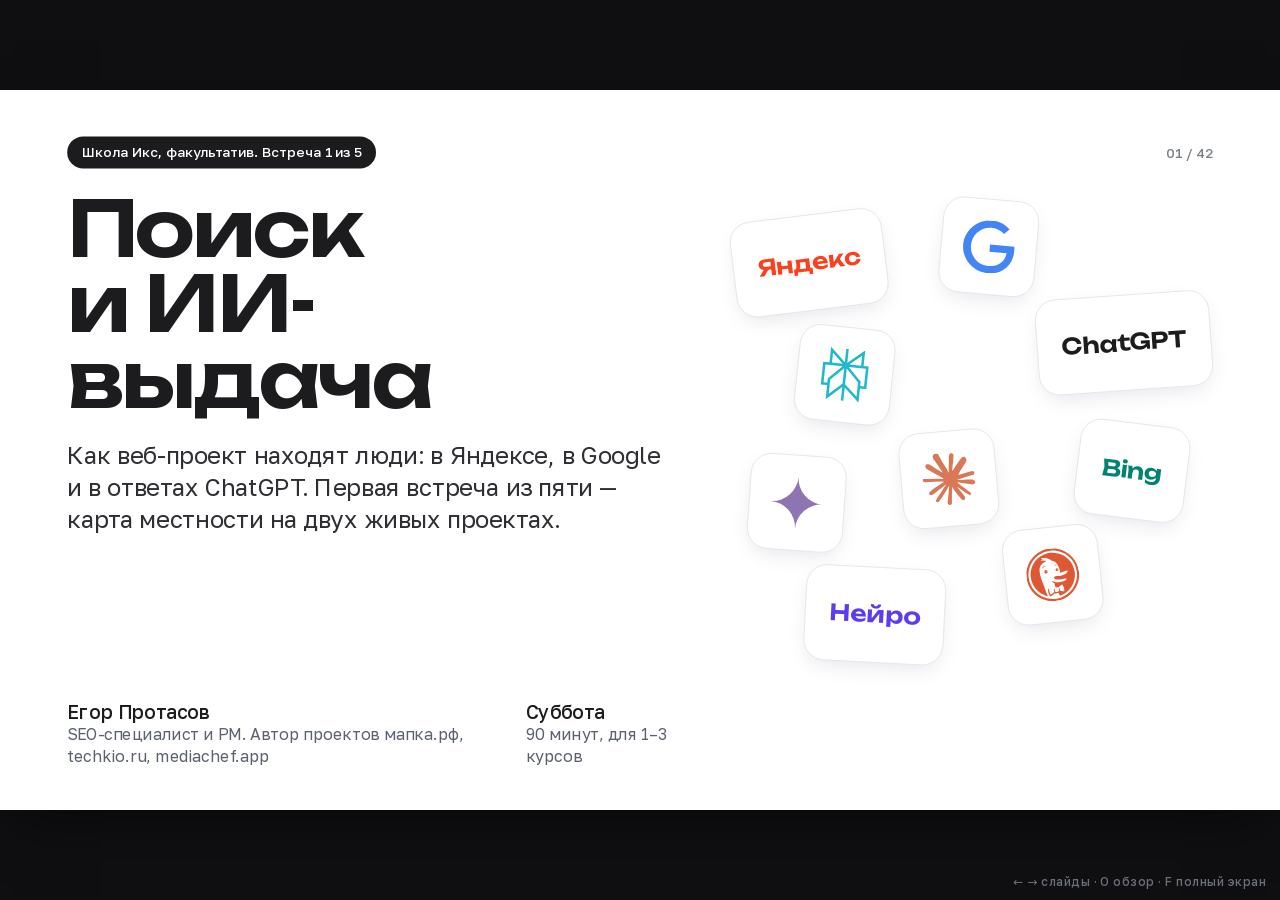
==== commit ca4b499c: "Обзор по O: миниатюры слайдов вместо одних подписей Каждая карточка — уменьшенная копия настоящего с" ====
--- a/index.html
+++ b/index.html
@@ -258,14 +258,22 @@
 .s.in{animation:slidein .32s cubic-bezier(.22,.75,.2,1)}
 @keyframes slidein{0%{opacity:0;transform:translateY(var(--dy,10px))}100%{opacity:1;transform:none}}
 
-/* обзор */
-#ov{position:fixed;inset:0;z-index:40;background:rgba(28,28,30,.97);display:none;grid-template-columns:repeat(5,1fr);gap:14px;padding:36px;overflow:auto;align-content:start}
+/* обзор: миниатюры настоящих слайдов с подписью */
+#ov{position:fixed;inset:0;z-index:40;background:#0F0F12;display:none;
+  grid-template-columns:repeat(auto-fill,minmax(280px,1fr));gap:22px 20px;padding:34px 34px 44px;overflow:auto;align-content:start}
 #ov.on{display:grid}
-.ovc{aspect-ratio:16/9;border-radius:11px;background:#fff;cursor:pointer;border:2px solid transparent;padding:13px;display:flex;flex-direction:column;justify-content:space-between;text-align:left;font-family:var(--ft);transition:border-color .16s}
-.ovc:hover,.ovc:focus-visible{border-color:var(--yel);outline:none}
-.ovc.cur{border-color:var(--yel)}
-.ovc .t{font:500 14px/1.2 var(--ft);color:var(--ink)}
-.ovc .i{font:500 12px var(--ft);color:var(--steel);font-variant-numeric:tabular-nums}
+.ovc{background:none;border:0;padding:0;margin:0;cursor:pointer;display:flex;flex-direction:column;gap:9px;text-align:left;font-family:var(--ft)}
+.ovc:focus-visible{outline:none}
+.ovf{position:relative;width:100%;aspect-ratio:16/9;border-radius:10px;overflow:hidden;background:var(--canvas);
+  outline:2px solid transparent;outline-offset:2px;transition:outline-color .15s}
+.ovc:hover .ovf,.ovc:focus-visible .ovf,.ovc.cur .ovf{outline-color:var(--yel)}
+.ovf .mini{position:absolute;left:0;top:0;width:1600px;height:900px;transform-origin:0 0;
+  opacity:1!important;visibility:visible!important;pointer-events:none;animation:none!important}
+.ovf .mini *{animation:none!important}
+.ovcap{display:flex;gap:9px;align-items:baseline;min-width:0}
+.ovcap .n{font:500 12px/1.3 var(--fm);color:#6B6F7A;font-variant-numeric:tabular-nums;flex:none}
+.ovcap .t{font:400 14px/1.3 var(--ft);color:rgba(255,255,255,.86);overflow:hidden;text-overflow:ellipsis;white-space:nowrap}
+.ovc.cur .ovcap .t{color:var(--yel)}
 #help{position:fixed;right:14px;bottom:11px;z-index:30;font:500 12px var(--ft);color:#6B6F7A;letter-spacing:.04em;transition:opacity .5s;pointer-events:none}
 #help.hide{opacity:0}
 :focus-visible{outline:2px solid var(--blue);outline-offset:3px}
@@ -287,7 +295,7 @@
 </style>
 </head>
 <body>
-<div id="stage"><div id="deck"><svg id="sprite" aria-hidden="true" style="position:absolute;width:0;height:0;overflow:hidden"><defs><symbol id="i-google" viewBox="0 0 24 24"><path d="M12.48 10.92v3.28h7.84c-.24 1.84-.853 3.187-1.787 4.133-1.147 1.147-2.933 2.4-6.053 2.4-4.827 0-8.6-3.893-8.6-8.72s3.773-8.72 8.6-8.72c2.6 0 4.507 1.027 5.907 2.347l2.307-2.307C18.747 1.44 16.133 0 12.48 0 5.867 0 .307 5.387.307 12s5.56 12 12.173 12c3.573 0 6.267-1.173 8.373-3.36 2.16-2.16 2.84-5.213 2.84-7.667 0-.76-.053-1.467-.173-2.053H12.48z"/></symbol><symbol id="i-googlesearchconsole" viewBox="0 0 24 24"><path d="M8.548 1.156L6.832 2.872v1.682h1.716zm0 3.398v.035H6.832v-.035H3.386L0 7.844v3.577h2.826V8.94c0-.525.429-.954.954-.954h16.476c.525 0 .954.43.954.954v2.48h2.754V7.844l-3.386-3.29H17.3v.035h-1.717v-.035zm7.035 0H17.3V2.872l-1.717-1.716zM8.679 1.188V2.84h6.773V1.188zm11.471 7.07a.834.834 0 00-.132.01l-.543.002c-5.216.014-10.432-.008-15.648.01-.435-.063-.794.436-.716.883v2.264h17.812c-.016-.888.045-1.782-.034-2.666-.104-.342-.427-.502-.739-.502zm-15.422.634a.689.698 0 01.689.698.689.698 0 01-.689.697.689.698 0 01-.688-.697.689.698 0 01.688-.698zm2.134 0a.689.698 0 01.689.698.689.698 0 01-.689.697.689.698 0 01-.688-.697.689.698 0 01.688-.698zM.036 11.645v9.156c0 1.05.858 1.908 1.907 1.908h.883V11.645zm21.174 0v11.064h.882c1.05 0 1.908-.858 1.908-1.908v-9.156zM4.057 13.133v6.85h6.137v-6.85zm13.243.021v3.777l-1.708.977-1.708-.977v-3.758a4.006 4.006 0 000 7.23v2.441h3.457v-2.442a4.006 4.006 0 00-.041-7.248zm-13.243 8.26v1.43h7.925v-1.43z"/></symbol><symbol id="i-googleanalytics" viewBox="0 0 24 24"><path d="M22.84 2.9982v17.9987c.0086 1.6473-1.3197 2.9897-2.967 2.9984a2.9808 2.9808 0 01-.3677-.0208c-1.528-.226-2.6477-1.5558-2.6105-3.1V3.1204c-.0369-1.5458 1.0856-2.8762 2.6157-3.1 1.6361-.1915 3.1178.9796 3.3093 2.6158.014.1201.0208.241.0202.3619zM4.1326 18.0548c-1.6417 0-2.9726 1.331-2.9726 2.9726C1.16 22.6691 2.4909 24 4.1326 24s2.9726-1.3309 2.9726-2.9726-1.331-2.9726-2.9726-2.9726zm7.8728-9.0098c-.0171 0-.0342 0-.0513.0003-1.6495.0904-2.9293 1.474-2.891 3.1256v7.9846c0 2.167.9535 3.4825 2.3505 3.763 1.6118.3266 3.1832-.7152 3.5098-2.327.04-.1974.06-.3983.0593-.5998v-8.9585c.003-1.6474-1.33-2.9852-2.9773-2.9882z"/></symbol><symbol id="i-googlegemini" viewBox="0 0 24 24"><path d="M11.04 19.32Q12 21.51 12 24q0-2.49.93-4.68.96-2.19 2.58-3.81t3.81-2.55Q21.51 12 24 12q-2.49 0-4.68-.93a12.3 12.3 0 0 1-3.81-2.58 12.3 12.3 0 0 1-2.58-3.81Q12 2.49 12 0q0 2.49-.96 4.68-.93 2.19-2.55 3.81a12.3 12.3 0 0 1-3.81 2.58Q2.49 12 0 12q2.49 0 4.68.96 2.19.93 3.81 2.55t2.55 3.81"/></symbol><symbol id="i-googlechrome" viewBox="0 0 24 24"><path d="M12 0C8.21 0 4.831 1.757 2.632 4.501l3.953 6.848A5.454 5.454 0 0 1 12 6.545h10.691A12 12 0 0 0 12 0zM1.931 5.47A11.943 11.943 0 0 0 0 12c0 6.012 4.42 10.991 10.189 11.864l3.953-6.847a5.45 5.45 0 0 1-6.865-2.29zm13.342 2.166a5.446 5.446 0 0 1 1.45 7.09l.002.001h-.002l-5.344 9.257c.206.01.413.016.621.016 6.627 0 12-5.373 12-12 0-1.54-.29-3.011-.818-4.364zM12 16.364a4.364 4.364 0 1 1 0-8.728 4.364 4.364 0 0 1 0 8.728Z"/></symbol><symbol id="i-googlemaps" viewBox="0 0 24 24"><path d="M19.527 4.799c1.212 2.608.937 5.678-.405 8.173-1.101 2.047-2.744 3.74-4.098 5.614-.619.858-1.244 1.75-1.669 2.727-.141.325-.263.658-.383.992-.121.333-.224.673-.34 1.008-.109.314-.236.684-.627.687h-.007c-.466-.001-.579-.53-.695-.887-.284-.874-.581-1.713-1.019-2.525-.51-.944-1.145-1.817-1.79-2.671L19.527 4.799zM8.545 7.705l-3.959 4.707c.724 1.54 1.821 2.863 2.871 4.18.247.31.494.622.737.936l4.984-5.925-.029.01c-1.741.601-3.691-.291-4.392-1.987a3.377 3.377 0 0 1-.209-.716c-.063-.437-.077-.761-.004-1.198l.001-.007zM5.492 3.149l-.003.004c-1.947 2.466-2.281 5.88-1.117 8.77l4.785-5.689-.058-.05-3.607-3.035zM14.661.436l-3.838 4.563a.295.295 0 0 1 .027-.01c1.6-.551 3.403.15 4.22 1.626.176.319.323.683.377 1.045.068.446.085.773.012 1.22l-.003.016 3.836-4.561A8.382 8.382 0 0 0 14.67.439l-.009-.003zM9.466 5.868L14.162.285l-.047-.012A8.31 8.31 0 0 0 11.986 0a8.439 8.439 0 0 0-6.169 2.766l-.016.018 3.665 3.084z"/></symbol><symbol id="i-googleads" viewBox="0 0 24 24"><path d="M3.9998 22.9291C1.7908 22.9291 0 21.1383 0 18.9293s1.7908-3.9998 3.9998-3.9998 3.9998 1.7908 3.9998 3.9998-1.7908 3.9998-3.9998 3.9998zm19.4643-6.0004L15.4632 3.072C14.3586 1.1587 11.9121.5028 9.9988 1.6074S7.4295 5.1585 8.5341 7.0718l8.0009 13.8567c1.1046 1.9133 3.5511 2.5679 5.4644 1.4646 1.9134-1.1046 2.568-3.5511 1.4647-5.4644zM7.5137 4.8438L1.5645 15.1484A4.5 4.5 0 0 1 4 14.4297c2.5597-.0075 4.6248 2.1585 4.4941 4.7148l3.2168-5.5723-3.6094-6.25c-.4499-.7793-.6322-1.6394-.5878-2.4784z"/></symbol><symbol id="i-anthropic" viewBox="0 0 24 24"><path d="M17.3041 3.541h-3.6718l6.696 16.918H24Zm-10.6082 0L0 20.459h3.7442l1.3693-3.5527h7.0052l1.3693 3.5528h3.7442L10.5363 3.5409Zm-.3712 10.2232 2.2914-5.9456 2.2914 5.9456Z"/></symbol><symbol id="i-claude" viewBox="0 0 24 24"><path d="m4.7144 15.9555 4.7174-2.6471.079-.2307-.079-.1275h-.2307l-.7893-.0486-2.6956-.0729-2.3375-.0971-2.2646-.1214-.5707-.1215-.5343-.7042.0546-.3522.4797-.3218.686.0608 1.5179.1032 2.2767.1578 1.6514.0972 2.4468.255h.3886l.0546-.1579-.1336-.0971-.1032-.0972L6.973 9.8356l-2.55-1.6879-1.3356-.9714-.7225-.4918-.3643-.4614-.1578-1.0078.6557-.7225.8803.0607.2246.0607.8925.686 1.9064 1.4754 2.4893 1.8336.3643.3035.1457-.1032.0182-.0728-.164-.2733-1.3539-2.4467-1.445-2.4893-.6435-1.032-.17-.6194c-.0607-.255-.1032-.4674-.1032-.7285L6.287.1335 6.6997 0l.9957.1336.419.3642.6192 1.4147 1.0018 2.2282 1.5543 3.0296.4553.8985.2429.8318.091.255h.1579v-.1457l.1275-1.706.2368-2.0947.2307-2.6957.0789-.7589.3764-.9107.7468-.4918.5828.2793.4797.686-.0668.4433-.2853 1.8517-.5586 2.9021-.3643 1.9429h.2125l.2429-.2429.9835-1.3053 1.6514-2.0643.7286-.8196.85-.9046.5464-.4311h1.0321l.759 1.1293-.34 1.1657-1.0625 1.3478-.8804 1.1414-1.2628 1.7-.7893 1.36.0729.1093.1882-.0183 2.8535-.607 1.5421-.2794 1.8396-.3157.8318.3886.091.3946-.3278.8075-1.967.4857-2.3072.4614-3.4364.8136-.0425.0304.0486.0607 1.5482.1457.6618.0364h1.621l3.0175.2247.7892.522.4736.6376-.079.4857-1.2142.6193-1.6393-.3886-3.825-.9107-1.3113-.3279h-.1822v.1093l1.0929 1.0686 2.0035 1.8092 2.5075 2.3314.1275.5768-.3218.4554-.34-.0486-2.2039-1.6575-.85-.7468-1.9246-1.621h-.1275v.17l.4432.6496 2.3436 3.5214.1214 1.0807-.17.3521-.6071.2125-.6679-.1214-1.3721-1.9246L14.38 17.959l-1.1414-1.9428-.1397.079-.674 7.2552-.3156.3703-.7286.2793-.6071-.4614-.3218-.7468.3218-1.4753.3886-1.9246.3157-1.53.2853-1.9004.17-.6314-.0121-.0425-.1397.0182-1.4328 1.9672-2.1796 2.9446-1.7243 1.8456-.4128.164-.7164-.3704.0667-.6618.4008-.5889 2.386-3.0357 1.4389-1.882.929-1.0868-.0062-.1579h-.0546l-6.3385 4.1164-1.1293.1457-.4857-.4554.0608-.7467.2307-.2429 1.9064-1.3114Z"/></symbol><symbol id="i-perplexity" viewBox="0 0 24 24"><path d="M22.3977 7.0896h-2.3106V.0676l-7.5094 6.3542V.1577h-1.1554v6.1966L4.4904 0v7.0896H1.6023v10.3976h2.8882V24l6.932-6.3591v6.2005h1.1554v-6.0469l6.9318 6.1807v-6.4879h2.8882V7.0896zm-3.4657-4.531v4.531h-5.355l5.355-4.531zm-13.2862.0676 4.8691 4.4634H5.6458V2.6262zM2.7576 16.332V8.245h7.8476l-6.1149 6.1147v1.9723H2.7576zm2.8882 5.0404v-3.8852h.0001v-2.6488l5.7763-5.7764v7.0111l-5.7764 5.2993zm12.7086.0248-5.7766-5.1509V9.0618l5.7766 5.7766v6.5588zm2.8882-5.0652h-1.733v-1.9723L13.3948 8.245h7.8478v8.087z"/></symbol><symbol id="i-duckduckgo" viewBox="0 0 24 24"><path d="M12 0C5.37 0 0 5.37 0 12s5.37 12 12 12 12-5.37 12-12S18.63 0 12 0zm0 .984C18.083.984 23.016 5.916 23.016 12S18.084 23.016 12 23.016.984 18.084.984 12C.984 5.917 5.916.984 12 .984zm0 .938C6.434 1.922 1.922 6.434 1.922 12c0 4.437 2.867 8.205 6.85 9.55-.237-.82-.776-2.753-1.6-6.052-1.184-4.741-2.064-8.606 2.379-9.813.047-.011.064-.064.03-.093-.514-.467-1.382-.548-2.233-.38a.06.06 0 0 1-.07-.058c0-.011 0-.023.011-.035.205-.286.572-.507.822-.64a1.843 1.843 0 0 0-.607-.335c-.059-.022-.059-.12-.006-.144.006-.006.012-.012.024-.012 1.749-.233 3.586.292 4.49 1.448.011.011.023.017.035.023 2.968.635 3.509 4.837 3.328 5.998a9.607 9.607 0 0 0 2.346-.576c.746-.286 1.008-.222 1.101-.053.1.193-.018.513-.28.81-.496.567-1.393 1.01-2.974 1.137-.546.044-1.029.024-1.445.006-.789-.035-1.339-.059-1.633.39-.192.298-.041.998 1.487 1.22 1.09.157 2.078.047 2.798-.034.643-.07 1.073-.118 1.172.069.21.402-.996 1.207-3.066 1.224-.158 0-.315-.006-.467-.011-1.283-.065-2.227-.414-2.816-.735a.094.094 0 0 1-.035-.017c-.105-.059-.31.045-.188.267.07.134.444.478 1.004.776-.058.466.087 1.184.338 2l.088-.016c.041-.009.087-.019.134-.025.507-.082.775.012.926.175.717-.536 1.913-1.294 2.03-1.154.583.694.66 2.332.53 2.99-.004.012-.017.024-.04.035-.274.117-1.783-.296-1.783-.511-.059-1.075-.26-1.173-.493-1.225h-.156c.006.006.012.018.018.03l.052.12c.093.257.24 1.063.13 1.26-.112.199-.835.297-1.284.303-.443.006-.543-.158-.637-.408-.07-.204-.103-.675-.103-.95a.857.857 0 0 1 .012-.216c-.134.058-.333.193-.397.281-.017.262-.017.682.123 1.149.07.221-1.518 1.164-1.74.99-.227-.181-.634-1.952-.459-2.67-.187.017-.338.075-.42.191-.367.508.093 2.933.582 3.248.257.169 1.54-.553 2.176-1.095.105.145.305.158.553.158.326-.012.782-.06 1.103-.158.192.45.423.972.613 1.388 4.47-1.032 7.803-5.037 7.803-9.82 0-5.566-4.512-10.078-10.078-10.078zm1.791 5.646c-.42 0-.678.146-.795.332-.023.047.047.094.094.07.14-.075.357-.161.701-.156.328.006.516.09.67.159l.023.01c.041.017.088-.03.059-.065-.134-.18-.332-.35-.752-.35zm-5.078.198a1.24 1.24 0 0 0-.522.082c-.454.169-.67.526-.67.76 0 .051.112.057.141.011.081-.123.21-.31.617-.478.408-.17.73-.146.951-.094.047.012.083-.041.041-.07a.989.989 0 0 0-.558-.211zm5.434 1.423a.651.651 0 0 0-.655.647.652.652 0 0 0 1.307 0 .646.646 0 0 0-.652-.647zm.283.262h.008a.17.17 0 0 1 .17.17c0 .093-.077.17-.17.17a.17.17 0 0 1-.17-.17c0-.09.072-.165.162-.17zm-5.358.076a.752.752 0 0 0-.758.758c0 .42.338.758.758.758s.758-.337.758-.758a.756.756 0 0 0-.758-.758zm.328.303h.01c.112 0 .2.089.2.2 0 .11-.088.197-.2.197a.195.195 0 0 1-.197-.198c0-.107.082-.194.187-.199z"/></symbol><symbol id="i-brave" viewBox="0 0 24 24"><path d="M15.68 0l2.096 2.38s1.84-.512 2.709.358c.868.87 1.584 1.638 1.584 1.638l-.562 1.381.715 2.047s-2.104 7.98-2.35 8.955c-.486 1.919-.818 2.66-2.198 3.633-1.38.972-3.884 2.66-4.293 2.916-.409.256-.92.692-1.38.692-.46 0-.97-.436-1.38-.692a185.796 185.796 0 01-4.293-2.916c-1.38-.973-1.712-1.714-2.197-3.633-.247-.975-2.351-8.955-2.351-8.955l.715-2.047-.562-1.381s.716-.768 1.585-1.638c.868-.87 2.708-.358 2.708-.358L8.321 0h7.36zm-3.679 14.936c-.14 0-1.038.317-1.758.69-.72.373-1.242.637-1.409.742-.167.104-.065.301.087.409.152.107 2.194 1.69 2.393 1.866.198.175.489.464.687.464.198 0 .49-.29.688-.464.198-.175 2.24-1.759 2.392-1.866.152-.108.254-.305.087-.41-.167-.104-.689-.368-1.41-.741-.72-.373-1.617-.69-1.757-.69zm0-11.278s-.409.001-1.022.206-1.278.46-1.584.46c-.307 0-2.581-.434-2.581-.434S4.119 7.152 4.119 7.849c0 .697.339.881.68 1.243l2.02 2.149c.192.203.59.511.356 1.066-.235.555-.58 1.26-.196 1.977.384.716 1.042 1.194 1.464 1.115.421-.08 1.412-.598 1.776-.834.364-.237 1.518-1.19 1.518-1.554 0-.365-1.193-1.02-1.413-1.168-.22-.15-1.226-.725-1.247-.95-.02-.227-.012-.293.284-.851.297-.559.831-1.304.742-1.8-.089-.495-.95-.753-1.565-.986-.615-.232-1.799-.671-1.947-.74-.148-.068-.11-.133.339-.175.448-.043 1.719-.212 2.292-.052.573.16 1.552.403 1.632.532.079.13.149.134.067.579-.081.445-.5 2.581-.541 2.96-.04.38-.12.63.288.724.409.094 1.097.256 1.333.256s.924-.162 1.333-.256c.408-.093.329-.344.288-.723-.04-.38-.46-2.516-.541-2.961-.082-.445-.012-.45.067-.579.08-.129 1.059-.372 1.632-.532.573-.16 1.845.009 2.292.052.449.042.487.107.339.175-.148.069-1.332.508-1.947.74-.615.233-1.476.49-1.565.986-.09.496.445 1.241.742 1.8.297.558.304.624.284.85-.02.226-1.026.802-1.247.95-.22.15-1.413.804-1.413 1.169 0 .364 1.154 1.317 1.518 1.554.364.236 1.355.755 1.776.834.422.079 1.08-.4 1.464-1.115.384-.716.039-1.422-.195-1.977-.235-.555.163-.863.355-1.066l2.02-2.149c.341-.362.68-.546.68-1.243 0-.697-2.695-3.96-2.695-3.96s-2.274.436-2.58.436c-.307 0-.972-.256-1.585-.461-.613-.205-1.022-.206-1.022-.206z"/></symbol><symbol id="i-semrush" viewBox="0 0 24 24"><path d="M20.698 11.911c0 .444-.226.516-.79.516-.596 0-.706-.1-.77-.554-.118-1.152-.896-2.13-2.201-2.24-.418-.034-.518-.19-.518-.706 0-.48.074-.708.446-.708 2.265.01 3.833 1.832 3.833 3.69v.002zm3.3 0c0-3.456-2.338-7.11-7.74-7.11H5.52c-.218 0-.354.11-.354.31 0 .109.082.209.156.26.388.31.97.654 1.73 1.036.743.372 1.323.616 1.903.852.246.1.336.208.336.344 0 .19-.136.308-.4.308H.372c-.254 0-.372.164-.372.326 0 .136.044.254.162.372.69.726 1.796 1.596 3.4 2.604 1.466.91 2.98 1.74 4.533 2.492.236.11.308.236.308.372-.008.154-.126.28-.4.28H4.1c-.216 0-.344.12-.344.3 0 .1.08.226.19.326.888.808 2.311 1.688 4.207 2.494 2.53 1.08 5.094 1.721 7.98 1.721 5.465 0 7.867-4.087 7.867-7.289l-.002.002zm-7.133 5.104c-2.794 0-5.132-2.276-5.132-5.114 0-2.794 2.33-5.04 5.132-5.04 2.863 0 5.111 2.24 5.111 5.04a5.086 5.086 0 0 1-5.111 5.114z"/></symbol><symbol id="i-lighthouse" viewBox="0 0 24 24"><path d="M12 0l5.5 3.5v5H20v3h-2.25l2 12.5H4.25l2-12.5H4v-3h2.5V3.53zm2.94 13.25l-6.22 2.26L8 20.04l7.5-2.75zM12 3.56L9.5 5.17V8.5h5V5.15Z"/></symbol><symbol id="i-cloudflare" viewBox="0 0 24 24"><path d="M16.5088 16.8447c.1475-.5068.0908-.9707-.1553-1.3154-.2246-.3164-.6045-.499-1.0615-.5205l-8.6592-.1123a.1559.1559 0 0 1-.1333-.0713c-.0283-.042-.0351-.0986-.021-.1553.0278-.084.1123-.1484.2036-.1562l8.7359-.1123c1.0351-.0489 2.1601-.8868 2.5537-1.9136l.499-1.3013c.0215-.0561.0293-.1128.0147-.168-.5625-2.5463-2.835-4.4453-5.5499-4.4453-2.5039 0-4.6284 1.6177-5.3876 3.8614-.4927-.3658-1.1187-.5625-1.794-.499-1.2026.119-2.1665 1.083-2.2861 2.2856-.0283.31-.0069.6128.0635.894C1.5683 13.171 0 14.7754 0 16.752c0 .1748.0142.3515.0352.5273.0141.083.0844.1475.1689.1475h15.9814c.0909 0 .1758-.0645.2032-.1553l.12-.4268zm2.7568-5.5634c-.0771 0-.1611 0-.2383.0112-.0566 0-.1054.0415-.127.0976l-.3378 1.1744c-.1475.5068-.0918.9707.1543 1.3164.2256.3164.6055.498 1.0625.5195l1.8437.1133c.0557 0 .1055.0263.1329.0703.0283.043.0351.1074.0214.1562-.0283.084-.1132.1485-.204.1553l-1.921.1123c-1.041.0488-2.1582.8867-2.5527 1.914l-.1406.3585c-.0283.0713.0215.1416.0986.1416h6.5977c.0771 0 .1474-.0489.169-.126.1122-.4082.1757-.837.1757-1.2803 0-2.6025-2.125-4.727-4.7344-4.727"/></symbol><symbol id="i-wordpress" viewBox="0 0 24 24"><path d="M21.469 6.825c.84 1.537 1.318 3.3 1.318 5.175 0 3.979-2.156 7.456-5.363 9.325l3.295-9.527c.615-1.54.82-2.771.82-3.864 0-.405-.026-.78-.07-1.11m-7.981.105c.647-.03 1.232-.105 1.232-.105.582-.075.514-.93-.067-.899 0 0-1.755.135-2.88.135-1.064 0-2.85-.15-2.85-.15-.585-.03-.661.855-.075.885 0 0 .54.061 1.125.09l1.68 4.605-2.37 7.08L5.354 6.9c.649-.03 1.234-.1 1.234-.1.585-.075.516-.93-.065-.896 0 0-1.746.138-2.874.138-.2 0-.438-.008-.69-.015C4.911 3.15 8.235 1.215 12 1.215c2.809 0 5.365 1.072 7.286 2.833-.046-.003-.091-.009-.141-.009-1.06 0-1.812.923-1.812 1.914 0 .89.513 1.643 1.06 2.531.411.72.89 1.643.89 2.977 0 .915-.354 1.994-.821 3.479l-1.075 3.585-3.9-11.61.001.014zM12 22.784c-1.059 0-2.081-.153-3.048-.437l3.237-9.406 3.315 9.087c.024.053.05.101.078.149-1.12.393-2.325.609-3.582.609M1.211 12c0-1.564.336-3.05.935-4.39L7.29 21.709C3.694 19.96 1.212 16.271 1.211 12M12 0C5.385 0 0 5.385 0 12s5.385 12 12 12 12-5.385 12-12S18.615 0 12 0"/></symbol><symbol id="i-tildapublishing" viewBox="0 0 24 24"><path d="M12 0C5.384 0 0 5.384 0 12s5.384 12 12 12 12-5.384 12-12S18.616 0 12 0zm0 .775C18.192.775 23.225 5.808 23.225 12c0 6.192-5.033 11.225-11.225 11.225C5.808 23.225.775 18.192.775 12 .775 5.808 5.808.775 12 .775zM8.904 6.584c-1.36 0-2.52 1.16-2.52 3.287l1.352.193c.192-1.352.576-1.935 1.352-1.935.776 0 1.167.19 2.52.967 1.351.776 1.735.968 3.095.968s2.714-.969 2.522-3.289H15.87c0 1.16-.382 1.745-1.158 1.745-.776 0-1.169-.191-2.713-.967s-1.736-.969-3.096-.969zm2.127 3.48v8.905h1.553v-8.32l-1.553-.585z"/></symbol><symbol id="i-nextdotjs" viewBox="0 0 24 24"><path d="M18.665 21.978C16.758 23.255 14.465 24 12 24 5.377 24 0 18.623 0 12S5.377 0 12 0s12 5.377 12 12c0 3.583-1.574 6.801-4.067 9.001L9.219 7.2H7.2v9.596h1.615V9.251l9.85 12.727Zm-3.332-8.533 1.6 2.061V7.2h-1.6v6.245Z"/></symbol><symbol id="i-telegram" viewBox="0 0 24 24"><path d="M11.944 0A12 12 0 0 0 0 12a12 12 0 0 0 12 12 12 12 0 0 0 12-12A12 12 0 0 0 12 0a12 12 0 0 0-.056 0zm4.962 7.224c.1-.002.321.023.465.14a.506.506 0 0 1 .171.325c.016.093.036.306.02.472-.18 1.898-.962 6.502-1.36 8.627-.168.9-.499 1.201-.82 1.23-.696.065-1.225-.46-1.9-.902-1.056-.693-1.653-1.124-2.678-1.8-1.185-.78-.417-1.21.258-1.91.177-.184 3.247-2.977 3.307-3.23.007-.032.014-.15-.056-.212s-.174-.041-.249-.024c-.106.024-1.793 1.14-5.061 3.345-.48.33-.913.49-1.302.48-.428-.008-1.252-.241-1.865-.44-.752-.245-1.349-.374-1.297-.789.027-.216.325-.437.893-.663 3.498-1.524 5.83-2.529 6.998-3.014 3.332-1.386 4.025-1.627 4.476-1.635z"/></symbol><symbol id="i-vk" viewBox="0 0 24 24"><path d="m9.489.004.729-.003h3.564l.73.003.914.01.433.007.418.011.403.014.388.016.374.021.36.025.345.03.333.033c1.74.196 2.933.616 3.833 1.516.9.9 1.32 2.092 1.516 3.833l.034.333.029.346.025.36.02.373.025.588.012.41.013.644.009.915.004.98-.001 3.313-.003.73-.01.914-.007.433-.011.418-.014.403-.016.388-.021.374-.025.36-.03.345-.033.333c-.196 1.74-.616 2.933-1.516 3.833-.9.9-2.092 1.32-3.833 1.516l-.333.034-.346.029-.36.025-.373.02-.588.025-.41.012-.644.013-.915.009-.98.004-3.313-.001-.73-.003-.914-.01-.433-.007-.418-.011-.403-.014-.388-.016-.374-.021-.36-.025-.345-.03-.333-.033c-1.74-.196-2.933-.616-3.833-1.516-.9-.9-1.32-2.092-1.516-3.833l-.034-.333-.029-.346-.025-.36-.02-.373-.025-.588-.012-.41-.013-.644-.009-.915-.004-.98.001-3.313.003-.73.01-.914.007-.433.011-.418.014-.403.016-.388.021-.374.025-.36.03-.345.033-.333c.196-1.74.616-2.933 1.516-3.833.9-.9 2.092-1.32 3.833-1.516l.333-.034.346-.029.36-.025.373-.02.588-.025.41-.012.644-.013.915-.009ZM6.79 7.3H4.05c.13 6.24 3.25 9.99 8.72 9.99h.31v-3.57c2.01.2 3.53 1.67 4.14 3.57h2.84c-.78-2.84-2.83-4.41-4.11-5.01 1.28-.74 3.08-2.54 3.51-4.98h-2.58c-.56 1.98-2.22 3.78-3.8 3.95V7.3H10.5v6.92c-1.6-.4-3.62-2.34-3.71-6.92Z"/></symbol><symbol id="i-reddit" viewBox="0 0 24 24"><path d="M12 0C5.373 0 0 5.373 0 12c0 3.314 1.343 6.314 3.515 8.485l-2.286 2.286C.775 23.225 1.097 24 1.738 24H12c6.627 0 12-5.373 12-12S18.627 0 12 0Zm4.388 3.199c1.104 0 1.999.895 1.999 1.999 0 1.105-.895 2-1.999 2-.946 0-1.739-.657-1.947-1.539v.002c-1.147.162-2.032 1.15-2.032 2.341v.007c1.776.067 3.4.567 4.686 1.363.473-.363 1.064-.58 1.707-.58 1.547 0 2.802 1.254 2.802 2.802 0 1.117-.655 2.081-1.601 2.531-.088 3.256-3.637 5.876-7.997 5.876-4.361 0-7.905-2.617-7.998-5.87-.954-.447-1.614-1.415-1.614-2.538 0-1.548 1.255-2.802 2.803-2.802.645 0 1.239.218 1.712.585 1.275-.79 2.881-1.291 4.64-1.365v-.01c0-1.663 1.263-3.034 2.88-3.207.188-.911.993-1.595 1.959-1.595Zm-8.085 8.376c-.784 0-1.459.78-1.506 1.797-.047 1.016.64 1.429 1.426 1.429.786 0 1.371-.369 1.418-1.385.047-1.017-.553-1.841-1.338-1.841Zm7.406 0c-.786 0-1.385.824-1.338 1.841.047 1.017.634 1.385 1.418 1.385.785 0 1.473-.413 1.426-1.429-.046-1.017-.721-1.797-1.506-1.797Zm-3.703 4.013c-.974 0-1.907.048-2.77.135-.147.015-.241.168-.183.305.483 1.154 1.622 1.964 2.953 1.964 1.33 0 2.47-.81 2.953-1.964.057-.137-.037-.29-.184-.305-.863-.087-1.795-.135-2.769-.135Z"/></symbol><symbol id="i-wikipedia" viewBox="0 0 24 24"><path d="M12.09 13.119c-.936 1.932-2.217 4.548-2.853 5.728-.616 1.074-1.127.931-1.532.029-1.406-3.321-4.293-9.144-5.651-12.409-.251-.601-.441-.987-.619-1.139-.181-.15-.554-.24-1.122-.271C.103 5.033 0 4.982 0 4.898v-.455l.052-.045c.924-.005 5.401 0 5.401 0l.051.045v.434c0 .119-.075.176-.225.176l-.564.031c-.485.029-.727.164-.727.436 0 .135.053.33.166.601 1.082 2.646 4.818 10.521 4.818 10.521l.136.046 2.411-4.81-.482-1.067-1.658-3.264s-.318-.654-.428-.872c-.728-1.443-.712-1.518-1.447-1.617-.207-.023-.313-.05-.313-.149v-.468l.06-.045h4.292l.113.037v.451c0 .105-.076.15-.227.15l-.308.047c-.792.061-.661.381-.136 1.422l1.582 3.252 1.758-3.504c.293-.64.233-.801.111-.947-.07-.084-.305-.22-.812-.24l-.201-.021c-.052 0-.098-.015-.145-.051-.045-.031-.067-.076-.067-.129v-.427l.061-.045c1.247-.008 4.043 0 4.043 0l.059.045v.436c0 .121-.059.178-.193.178-.646.03-.782.095-1.023.439-.12.186-.375.589-.646 1.039l-2.301 4.273-.065.135 2.792 5.712.17.048 4.396-10.438c.154-.422.129-.722-.064-.895-.197-.172-.346-.273-.857-.295l-.42-.016c-.061 0-.105-.014-.152-.045-.043-.029-.072-.075-.072-.119v-.436l.059-.045h4.961l.041.045v.437c0 .119-.074.18-.209.18-.648.03-1.127.18-1.443.421-.314.255-.557.616-.736 1.067 0 0-4.043 9.258-5.426 12.339-.525 1.007-1.053.917-1.503-.031-.571-1.171-1.773-3.786-2.646-5.71l.053-.036z"/></symbol><symbol id="i-youtube" viewBox="0 0 24 24"><path d="M23.498 6.186a3.016 3.016 0 0 0-2.122-2.136C19.505 3.545 12 3.545 12 3.545s-7.505 0-9.377.505A3.017 3.017 0 0 0 .502 6.186C0 8.07 0 12 0 12s0 3.93.502 5.814a3.016 3.016 0 0 0 2.122 2.136c1.871.505 9.376.505 9.376.505s7.505 0 9.377-.505a3.015 3.015 0 0 0 2.122-2.136C24 15.93 24 12 24 12s0-3.93-.502-5.814zM9.545 15.568V8.432L15.818 12l-6.273 3.568z"/></symbol><symbol id="i-github" viewBox="0 0 24 24"><path d="M12 .297c-6.63 0-12 5.373-12 12 0 5.303 3.438 9.8 8.205 11.385.6.113.82-.258.82-.577 0-.285-.01-1.04-.015-2.04-3.338.724-4.042-1.61-4.042-1.61C4.422 18.07 3.633 17.7 3.633 17.7c-1.087-.744.084-.729.084-.729 1.205.084 1.838 1.236 1.838 1.236 1.07 1.835 2.809 1.305 3.495.998.108-.776.417-1.305.76-1.605-2.665-.3-5.466-1.332-5.466-5.93 0-1.31.465-2.38 1.235-3.22-.135-.303-.54-1.523.105-3.176 0 0 1.005-.322 3.3 1.23.96-.267 1.98-.399 3-.405 1.02.006 2.04.138 3 .405 2.28-1.552 3.285-1.23 3.285-1.23.645 1.653.24 2.873.12 3.176.765.84 1.23 1.91 1.23 3.22 0 4.61-2.805 5.625-5.475 5.92.42.36.81 1.096.81 2.22 0 1.606-.015 2.896-.015 3.286 0 .315.21.69.825.57C20.565 22.092 24 17.592 24 12.297c0-6.627-5.373-12-12-12"/></symbol><symbol id="i-mistralai" viewBox="0 0 24 24"><path d="M17.143 3.429v3.428h-3.429v3.429h-3.428V6.857H6.857V3.43H3.43v13.714H0v3.428h10.286v-3.428H6.857v-3.429h3.429v3.429h3.429v-3.429h3.428v3.429h-3.428v3.428H24v-3.428h-3.43V3.429z"/></symbol><symbol id="i-deepseek" viewBox="0 0 24 24"><path d="M23.748 4.651c-.254-.124-.364.113-.512.233-.051.04-.094.09-.137.137-.372.397-.806.657-1.373.626-.829-.046-1.537.214-2.163.848-.133-.782-.575-1.248-1.247-1.548-.352-.155-.708-.311-.955-.65-.172-.24-.219-.509-.305-.774-.055-.16-.11-.323-.293-.35-.2-.031-.278.136-.356.276-.313.572-.434 1.202-.422 1.84.027 1.436.633 2.58 1.838 3.393.137.094.172.187.129.323-.082.28-.18.553-.266.833-.055.179-.137.218-.328.14a5.5 5.5 0 0 1-1.737-1.179c-.857-.828-1.631-1.743-2.597-2.46a12 12 0 0 0-.689-.47c-.985-.957.13-1.743.387-1.836.27-.098.094-.433-.778-.428-.872.003-1.67.295-2.687.685a3 3 0 0 1-.465.136 9.6 9.6 0 0 0-2.883-.101c-1.885.21-3.39 1.1-4.497 2.622C.082 8.776-.231 10.854.152 13.02c.403 2.284 1.568 4.175 3.36 5.653 1.857 1.533 3.997 2.284 6.438 2.14 1.482-.085 3.132-.284 4.994-1.86.47.234.962.328 1.78.398.629.058 1.235-.031 1.705-.129.735-.155.684-.836.418-.961-2.155-1.004-1.682-.595-2.112-.926 1.095-1.295 2.768-3.598 3.284-6.733.05-.346.115-.834.108-1.114-.004-.171.035-.238.23-.257a4.2 4.2 0 0 0 1.545-.475c1.397-.763 1.96-2.016 2.093-3.517.02-.23-.004-.467-.247-.588M11.58 18.168c-2.088-1.642-3.101-2.183-3.52-2.16-.39.024-.32.472-.234.763.09.288.207.487.371.74.114.167.192.416-.113.603-.673.416-1.842-.14-1.897-.168-1.361-.801-2.5-1.86-3.301-3.306-.775-1.393-1.225-2.888-1.299-4.482-.02-.385.094-.522.477-.592a4.7 4.7 0 0 1 1.53-.038c2.131.311 3.946 1.264 5.467 2.774.868.86 1.525 1.887 2.202 2.89.72 1.066 1.494 2.082 2.48 2.915.348.291.626.513.892.677-.802.09-2.14.109-3.055-.615zm1.001-6.44a.306.306 0 0 1 .415-.287.3.3 0 0 1 .113.074.3.3 0 0 1 .086.214c0 .17-.136.307-.308.307a.303.303 0 0 1-.306-.307m3.11 1.596c-.2.081-.4.151-.591.16a1.25 1.25 0 0 1-.798-.254c-.274-.23-.47-.358-.551-.758a1.7 1.7 0 0 1 .015-.588c.07-.327-.007-.537-.238-.727-.188-.156-.426-.199-.689-.199a.6.6 0 0 1-.254-.078.253.253 0 0 1-.114-.358 1 1 0 0 1 .192-.21c.356-.202.767-.136 1.146.016.352.144.618.408 1.001.782.392.451.462.576.685.915.176.264.336.536.446.848.066.194-.02.353-.25.45"/></symbol><symbol id="i-habr" viewBox="0 0 24 24"><path d="M1.14 9.295l.17.253c-.34-.01-.696-.043-.764-.189 0-.007.002-.014.004-.021.19-.05.353-.053.59-.043zm1.806.77l.082.25-.192.008.046-.256c.022 0 .042-.001.064-.003zM3.6 11.89c-.17.156-.301.26-.402.497-.14-.115-.213-.343-.258-.598-.05-.278-.066-.587-.104-.818l.012-.118.197-.014.502.95.053.1zm-.254-2.342a60.527 60.527 0 01.077-.512l.065-.004c-.048.172-.096.344-.142.516zm-.137-2.322l.9.244a1.975 1.975 0 00-.004.04c-.419.31-.806.446-1.014 1.006L3.17 7.27l.039-.043zm.84-1.29c-.058.58.024.836.125 1.196.16.114.224.183.172.352-.27-.134-.556-.274-.97-.252a2.799 2.799 0 01-.03-.035c.116-.457.342-.738.517-1.1l.187-.162zm1.294-.772l.039-.003c-.124.428-.174 1.415-.391 1.807-.513-.243-.503-1.296.071-1.712l.28-.092zm-.478 3.17l.432.469c-.17.522-.491.915-.627 1.52l-.255-.02c-.218-.609.327-1.601.42-2.045l.4.046c.05.125.098.25.147.376l-.517-.347zM6.047 5.16c-.044.507.068.77.098 1.162-.254.13-.509.258-.763.387a5.262 5.262 0 01.373-1.527l.292-.022zm.296-.77l.057-.004-.086.247-.169.011.13-.153.068-.101zM6.4 6.755l-.764.47c.016-.284.378-.667.681-.773l.07.038.013.265zm.51-1.778c-.047.262-.093.523-.138.785l-.143.09-.076.083c-.138-.194-.173-.67-.143-1.032l.5.074zm.508-.59c0 .01-.002.018-.003.026L7.22 4.6c-.13.05-.146.048-.31.042.021-.085.045-.17.068-.255h.44zm.51-1.032L7.7 3.87l-.79-.057.003-.042c.325-.15.61-.328 1.014-.417zm-.412 1.34l.084-.05.073.258-.255-.05.098-.159zm.666.763c-.303.118-.722.085-.965.22a77.912 77.912 0 00-.053-.31l.158-.207c.257.1.514.202.77.303l.09-.006zm-.651.464l-.346.013c-.008-.036-.014-.072-.021-.109.243-.099.651-.108 1.018-.149l-.387.213-.264.032zm.905 0c-.291.073-.57.33-.761.53-.037-.234.412-.646.627-.775.095.085.105.076.134.245zm.51-3.083l-.004.04-.306.185-.454.033.004-.04.76-.218zm-.412.774l-.098-.145c.23-.193.737-.087 1.019-.058l-.921.203zm2.278-.76c.425.035.814.135 1.11.32L12 3.168l-.047.066-.407.12c-.245-.034-.49-.07-.734-.105L9.2 3.02l.004-.033a5.375 5.375 0 011.608-.133zm1.693-.136l-.09.122a1.23 1.23 0 01-.67-.258l.764.097-.004.039zm1.356.954l.211-.08.219.188c-.03.215-.237.391-.396.6l-.122.008c-.332-.55-.751-1.151-1.486-1.363l-.032-.065.297-.12c.499.174.915.438 1.378.59.06.145.041.096-.07.242zm.614 1.223l-.058-.057-.126.009.21-.2-.026.248zm.225 2.848c.344.298.432.73.289 1.29-.148-.332-.295-.665-.444-.997.05-.074.097-.148.146-.222.003-.024.005-.048.009-.071zm.1-2.32l-.004.048-.181.207-.07-.137c.109-.195.03-.09.173-.11l.082-.008zm.212-.003l.806.299c-.001.027-.004.054-.007.08-.068.047-.136.092-.204.137l-.807-.298.007-.081.205-.137zm1.57 1.033l-.447-.297-.062-.12c.194-.12.166-.114.371-.074.045.164.092.327.138.49zm.254-.098l-.09.098c-.108-.056-.127-.127-.164-.259l.233.102.021.059zm-.19-.739l-.064.005c.07-.067.14-.134.212-.2-.05.065-.1.13-.148.195zm1.209 1.298l-.125.055a230.14 230.14 0 01-.681-.383 98.74 98.74 0 01-.213-.29c.353-.26.366.042.699.207l.32.411zm.254.228l-.254-.093.153-.08.101.173zm-.31.416c.092.185.092.133.31.105L17.718 8l-.373-.712.005-.044c.275-.059.363.04.632.08l.103.166-.285.067zm.056.463l.509-.278c-.102.23-.235.348-.392.516l-.117-.238zm1.018.985c-.138.119-.228.157-.489.179l.21.023-.004.037-.717.304-.018-.92.494-.585.09-.043.434 1.005zm-.255-1.412c1.406-.392 1.134.354.507.923-.17-.307-.339-.615-.507-.923zm1.273.149c-.518 2.434-.618 2.567-2.45 3.613-.03-.049-.063-.097-.096-.145l.065-.272c1.195-.34 1.874-.966 1.803-2.383l.599-.77.079-.043zm.062 0c-.02-.084-.04-.168-.062-.252l.19-.006-.128.258zm-3.117 2.367l.018-.269.016-.23.176-.059c.009 0 .017-.002.025-.003.05.305 0 .53-.1.775-.086-.055-.103-.078-.135-.214zm-1.018 2.258l.004-.045.334-.799.07-.168.588.04c.009.044.015.087.018.128.026.304-.079.547-.187.864l-.827-.02zm.255 1.036l.007-.4.01-.1.43.032.062-.005c-.099.163-.197.326-.294.49l-.215-.017zm-.252-1.67l.026-.013.203-.105.023-.002-.03.107-.119.409-.106-.364.003-.032zm-.397 1.285l-.115-.115c.112.078.039.002.115.115zm-.624-.307c.143-.09.298-.062.51-.06l-.063.207c-.175.07-.2.044-.397.023l-.05-.17zm.312.966l.197.466c-.152.103-.305.205-.457.309-.136-.187.012-.71.26-.775zm-.503-1.62l-.064.005.084-.191-.02.187zm.733.072l-.033-.021.112-.236.037-.001.106.248-.222.01zm1.763-3.355l-.014-.087c.067-.082.11-.133.225-.17l.03.152c-.05.033-.1.065-.149.099l-.092.006zm-.014.63c-.046.061-.128.095-.186.144l-.069-1.29.255 1.146zm-.467 1.73c.168-.094.192-.007.212.22h-.509l.009-.08.288-.14zm-.25-.713l.115-.098.093.166-.043.092-.212-.025.047-.135zm-.047.684l-.265.25-.173-.029-.07.007c.04-.079.082-.158.123-.236l.385.008zm-.96-.147c-.106-.074-.03-.064-.05-.12l.05.12zm.802-1.152l-.86-.446c.04-.59.112-1.268.054-1.876.663.24 1.258 1.319.806 2.322zm-.605 0c.211.112.2.214.493.304.051.191-.027.267-.149.47l-.312-.012c-.064-.34.006-.535-.032-.762zm.058 1.669c-.107-.074-.03-.064-.05-.12l.05.12zm1.723-2.484l.003-.048.23-.169c.04.264.025.704-.035 1.032-.136-.106-.161-.554-.198-.815zm0 .815c.052-.086.104-.172.154-.258l-.09.254-.064.004zm1.485-.771l.043-.003c.012.989-.598 1.169-1.4 1.54l-.128.009.5-1.036.985-.51zM17.32 7.103c.008.026.017.051.024.077l-.063.046-.191-.258.23.135zm-.23.43l.007-.045a3.35 3.35 0 01.056-.004l.192.258c-.148-.07-.172-.088-.255-.21zm.254.66l-.343.323-.737-1.07-.956-.83.21-.164c.463.2 1.273.581 1.436 1.057.053.155-.13.283-.006.412.148.154.296.044.397.271zm-2.148 1.613l.078.031.034.744-.119-.028c-.112-.083-.19-.467-.088-.634l.095-.113zm-.564 1.294l.082-.003.085.202-.13.05-.125.006c.03-.085.06-.17.088-.255zm-.232 4.126l-.11-.377c.157-.045.313-.09.47-.137l.04-.002a.527.527 0 00-.005.035l-.395.48zm-.365-1.032c.047-.152.08-.175.165-.259l.07.028.02.066-.157.154-.098.01zm.12.258l-.12-.132.255-.126-.066.253-.069.005zm-.268 1.17c-.036-.028-.07-.057-.106-.087l.078-.005.393-.304.038.31-.301.206-.102-.12zm.02 2.956c-.613.026-.98-.13-1.48-.174l-.573-1.133-.11-.114c.962-.114 1.567-.578 2.28-.899.252.24.823 1.462.32 2.003-.12.185-.255.204-.438.317zm-2.632-1.273l.23-.015c.347.233.583.65.749 1.033l-1.019-.295c.076-.258.108-.52.04-.723zm-.732-.974L11.691 16l1.804.176.032.091c-.537.242-1.148.446-1.764.758-.667.053-.828-.196-1.29-.36l.071-.334zm-.071 1.216l.023-.224.439-.033c.036.195.074.304.02.516l-.482-.26zm-.51.404l.171-.094c.21-.139.367.046.593.119l-.09.088-.673-.113zm.495-.403a15.96 15.96 0 01-.166-.075l-.074-.183.255.016-.015.242zm-.749 0l.255.219c0 .135-.012.12-.043.297l-.212-.516zm-.66-.967c.239-.073.557-.057.915-.065l-.333.258-.685-.067.103-.126zM8.436 3.648c.473-.452 1.659-.317 1.956-.03l.08-.007c-.395.369-1.007.411-1.383.776-.295-.196-.539-.322-.653-.739zm2.6.739l.2.227c-.178.01-.365.021-.552.037-.421.036-.837.099-1.128.25l-.038.002a51.163 51.163 0 01-.063-.099 3.644 3.644 0 011.544-.414l.037-.003zm.992-1.29c.329.33.82.526.99 1.032-.69-.321-1.752-.316-2.29-.827.474.101.878.063 1.3-.205zm.227 1.806l.944.13.074-.006-.757.65c-.12-.239-.148-.563-.261-.774zm1.213 1.104l-.195-.03.254-.042-.06.072zm-.195-.617l.233-.229.021.258-.169-.037-.085.008zm.462 8.54l-.112.005-.096-.09.074-.097.18-.07-.046.253zm-.203.472c.03-.036.062-.072.094-.108l.008-.1.148.235-.255.023.005-.05zm-.101.824l-.158-.19.509-.068-.243.25-.108.008zm.096.774l-.509-.061.36-.197.15.258zm-.357-.728l.103.098-.369.094-.395.02.55-.258.111.046zM11.746 4.129c.297.008.611.083.763.258-.205-.02-.574.013-.667-.145l-.096-.113zm.258 1.032c.145.127.196.277.17.516-.224-.077-.166-.322-.17-.516zm.25 1.627l.009-.044c.507-.11.616.066.385.224-.2-.028-.29-.103-.393-.18zm.653 6.631l.111.028a1.49 1.49 0 00-.004.036l-.25.194.104-.255.039-.003zm-.14-6.294l.19-.157.061.258-.254-.056.002-.045zm.76 6.9l-.615.161-.148.007c0-.008.002-.017.004-.025.23-.046.378-.122.514-.233l.216.04.03.05zm-.439-.606l-.07-.143.175-.115.08.043-.1.208-.085.007zm-1.597 1.785l.303-.236.938.08.032.07-.634.366c-.235-.039-.438-.143-.56-.286l-.08.006zm-.471.022l.47.258-.763-.135c.098-.04.195-.082.293-.123zm-.038.527a7.12 7.12 0 00-.003.062l-.145.08-.107.014.004-.062c.111-.147.092-.098.25-.094zM9.782 5.25a6.022 6.022 0 00-.073-.077c.253-.138.652-.204 1.044-.235.323-.027.641-.03.869-.035l.124.774c-.333-.036-.65-.08-.993-.095a5.2 5.2 0 00-.888.032 41.055 41.055 0 00-.083-.364zm.374 10.355l.062.11-.06.231-.703.054c.075-.23.187-.341.308-.516l.393.121zm-.868-.895c-.32-.018-.758-.252-.852-.516l1.019.259-.167.257zm.358-.014l-.191.014.006-.062.212-.196c-.01.081-.018.162-.027.244zm-.7-9.437l.31-.098.199.25-.21.008-.3-.16zm-.004 11.08c-.017.056-.032.113-.048.17-.025.001-.05.004-.074.007a92.65 92.65 0 00-.129-.258l.255.026-.004.055zm.141-1.113l.594.12.032.08-.461.574-.557-.082.392-.692zm4.444-8.088l.115-.169.042-.001.32.08.032.046-.357.132a41.52 41.52 0 00-.152-.088zm.689-.834l-.18-.11c.183.067.078-.009.18.11zm-.058 1.18l-.122-.104.255-.154-.133.258zm-.122 1.806l.396.098c.107.042.104.053.113.16-.17-.065-.454-.11-.509-.258zm.04-.703l.054-.07.161.257-.255-.05.04-.137zm-5.157 8.491l.027.068-.343.131-.167.013.004-.035.117-.183c.162-.075.166-.026.362.006zm-.737-12.95c.222.166.28.37.245 1.033-.146-.187-.235-.584-.245-1.032zm.146-.515L8.31 3.8l-.127.009.146-.196zm-.146.258c-.007.062-.012.124-.02.186l-.235-.043.194-.139.06-.004zm0 14.968l.126-1.314.892-.235-.938 1.501-.08.048zm.063-3.532l.137-.081c.125.148.013.361-.105.516-.098-.092-.109-.15-.083-.359l.05-.076zm-.827-.126l.293-.471.47.276c-.16.252-.323.504-.485.756-.146-.13-.236-.321-.278-.56zm0 2.021l.47-.428.221.02.073.12c-.02.126-.038.251-.056.376l-.708-.088zm-.763-.35l.56-.336.426.067.032.059-.449.39c-.224-.023-.373-.083-.49-.185l-.08.005zm-.075-.499l.205-.095.088.019.036.042-.593.197-.17-.06.434-.103zm-.689-.242l.15-.363c.278-.036.344.101.553.188l.06.092-.311.213-.253.017-.199-.147zm-.51 1.059l.371-.654c.246 0 .276.02.377.15.045.076.006.035-.092.052l-.023.225.386.06c-.076.189-.088.164-.202.284-.38.02-.551-.052-.816-.117zm-.428-.912l.647.195.036.077-.415.502-.603-.198.335-.576zM2.46 15.56l.008-.077.361.278.031.074c-.751.58.398 2.47 1.705 1.245l.562.226c-.216.385-.587.537-.978.755-.935.078-2.244-1.449-1.69-2.501zm.872.264l.014.175c-.07-.053-.14-.104-.208-.157l-.047-.101.24.083zm1.286 1.096l-.465.36c-.916.096-1.287-.538-1.317-1.317l.179-.216.078-.006c.461.363.869.917 1.495 1.1l.03.079zm-.887-3.76c-.083-.06-.088-.09-.13-.192l.174-.662.203-.178.131.192-.378.84zm-.13.223l.401-.949.082-.048c.185.326.453.474.534.917l-.604.631a1.223 1.223 0 01-.414-.55zm.763.79l.51-.497.253.517c-.254-.008-.508-.014-.763-.02zm1.272-5.215c-.241.515-.562.865-.754 1.364-.084-.453.422-1.104.585-1.504l.078-.045.091.185zm0-1.42c.379-.117.633-.331.904-.571l.115.344-.322.43-.697-.202zm1.273.027l-.138.176-.116-.02.002-.028.232-.21.02.082zm-.2-1.112l.04-.002.16.337-.06.179c-.233-.122-.224-.267-.14-.514zm-.048 7.481l.235.169-.241-.106a1.03 1.03 0 01.006-.063zm-.004.259l.252.109a.9.9 0 00-.004.03l-.54.377c-.155-.07-.174-.209-.22-.36l.005-.032.507-.124zm-.753-.517l.242.098-.13.075-.125.014.013-.187zm-.013-5.16c.306.086.209.028.222.257-.14-.082-.15-.121-.222-.258zm0 4.609l.021-.223c.119.083.16.132.234.258a61.01 61.01 0 00-.255-.035zm.51-3.223c-.096.123-.092.09-.255.161l.111-.258.143.097zm0-1.038l-.16.167c-.16-.09-.085-.054-.013-.221l.095-.037.077.091zm-.021-.439l-.234-.168c.18.069.138.027.234.168zm-.489 4.735l.255.203c-.13-.003-.2-.031-.255-.203zm.764-.01l-.104.01-.089-.164-.062-.08.138-.014c.039.083.077.166.117.248zm-.14-4.778L6.4 8.258c.112.078.038.002.114.115zm.015 4.25l-.13-.27.055-.222.032-.002.168.516a37.21 37.21 0 00-.125-.022zm-.667 3.003l.028.034L5.8 16a.697.697 0 01-.418-.516l.481.142zM5.127 16l.255.226c-.163-.072-.173-.069-.255-.226zm.44-2.288l.03.223-.215-.258.185.035zm-.252 1.207l-.188-.467c.223.085.397.34.51.516l-.322-.049zm.2-4.594l.063-.002-.186.258c-.03-.064.007-.125.11-.2l.013-.057zm-.133 2.218l-.051.102-.146-.113a116.8 116.8 0 01-.058-.123l.2-.022.055.156zM3.6 14.71c.51.332 1.377.64 1.527 1.29A4.234 4.234 0 013.6 14.71zm1.323-.25l.204.25-.509-.258.305.008zm1.864.766l-.387-.39.677-.642.087.707-.377.325zm.377.431l.067-.168.09-.005.097.258-.254-.085zm.343-.947l-.089-.258.185.034-.096.224zm-.343-8.69l.002-.023c.084-.02.168-.04.252-.062l-.176.258-.078-.173zm-2.567 5.335l-.233-.516c.299.065.25.278.233.516zm-.623.258c-.218-.151-.357-.452-.374-.774.447.105.422.281.51.689l-.136.085zm-.263-1.347c-.325-.307.148-1.535.356-1.818.11-.139.248-.136.43-.19l.121.031c-.306.542-.512 1.28-.585 2.034l-.322-.057zm-.475 4.186l.155.261-.139.325-.08.085c.114.016.14-.082.31-.221.33.535.834 1.047 1.39 1.338l-.303.534-.92-.592c-.105-.195.04-.419-.129-.538-.153-.108-.35.048-.506.001l-.432-.396c.127-.284.249-.562.5-.707l.154-.09zm-.88-2.846a6.65 6.65 0 01.149-.764l.034-.003.133.767.07.4c.2.558.402 1.115.604 1.671-.484-.264-.783-.875-.74-1.697-.116.265-.02.682.018.916-.297-.252-.335-.753-.269-1.29zm-.442.265a.941.941 0 01-.086-.31 2.031 2.031 0 01.004-.435l.044-.092.197-.195-.111.721-.048.31zm17.722 2.58l-.509-.196.494-.061.015.258zm-13.47 4.2l.133-.07-.154.257.02-.186zM2.327 9.807l-.217-.02c-.27-.089-.523-.404-.546-.754.413.037.553.233.757.472.002.1.005.201.006.302zm-.03-.021c.03-.557-.395-.905-.947-.89.094-.782.774-1.182 1.38-1.445l.117-.009c-.101.982-.024 1.828-.391 2.678-.271.626-1.232.614-1.18 1.58l.007.08c.137 1.284 1.533 1.545 1.726 2.674-2.07 1.053.453 5.478 2.09 2.879.294.042.555.175.92.047.17-.094.203-.17.269-.366l.585.303.03.074c-.536.416-.914.987-1.49 1.377l.055-.158-.15-.027-.083.045-.075.35c.329.336 1.326-.879 1.618-1.117-.165.577-.573.874-.8 1.402l.07.072c.43-.308.957-1.18 1.037-1.843l.644.107c-.807 1.091-2.88 3.491-3.97 4.132.166-.521.43-.919.564-1.347l-.078.006a14.401 14.401 0 00-.07-.072c-.265.522-.702.889-.78 1.593a.688.688 0 00.174.179c1.296-.216 3.46-3.473 4.494-4.363-.28 2.81-1.786 3.248-3.092 4.95 1.187-.592 1.907-2.102 2.922-2.94C7.781 20.91 7.502 23.533 6.8 24l.116-.009c.788-.49.834-2.505 1.097-3.535l.112-1.083 1.125-1.58.082-.045c.126.395.696.824 1.313.709l.443-.186 1.112.416c.146 1.6.09 2.497-.923 3.715 1.035-.529 1.415-2.567 1.07-3.649 2.407.279 2.31-.533 1.854-2.286l.423.007c-.078-.117-.289-.03-.45-.12-.073-.047-.059-.038-.104-.108.572-.645 1.95-.004 1.66 1.067.396-.888-.479-1.678-1.322-1.36.36-.427.796-.778 1.024-1.343l.082-.044 1.98 2.08.117-.009.09-.122c-.63-.746-1.259-1.493-1.887-2.24l.202-.092a.41.41 0 01.349-.121 22.552 22.552 0 01-.1-.05c1.011.101 2.303.944 3.358.672.097-.169.102-.26.043-.425 1.124.028 3.146-.348 3.79-.894-1.73.363-3.678.486-5.266.274l-1.407-.165-.079.006.379-.68c1.16-.022 4.202-.051 4.817-.779l-.136-.182-.53-.076c-.046.068-.053.132-.06.197l.42.045c-.912.23-3.452.715-4.281.432-.087-.106-.023-.474-.019-.739a.968.968 0 00-.006-.142c1.192-.356 2.077-1.158 2.44-2.368.207-.693.07-1.603.518-2.035.286.025.344.146.554.228-.111-.154-.27-.24-.469-.31l-.373.257c-.341.132-.698-.213-1.277.056-.47-.402-.735-1.037-1.37-1.28l-.065-.11.77-.749c-.252.211-.509.46-.766.71l-.516-.231-.03-.075c.588-.416 1.11-.57 1.779-.438.031.062.064.123.096.185-.031.053-.059.068-.086.083l-.225-.06c.097.057.198.075.299.093l.085-.083.013-.116c-.146-.13-.191-.224-.478-.234l.137-.202c-.328.226-.994.286-1.32.482l.754-.594.09-.121-1.395.832c-.298-.02-.615-.16-.776-.327a39.46 39.46 0 00-.077.006l1.656-1.12-.027-.113c-.628.366-1.257.732-1.884 1.099l-.602-.148.056-.541 4.317-3.39.077-.006-.061-.149c-.16-.076-.817.457-1.065.616-.956.613-1.801 1.376-2.741 1.93.388-.493 1.098-.984 1.216-1.702l-.19-.024-.296.252.322-.14c-.208.633-1.15 1.763-1.682 2.121l-.062-.149c.346-.582.687-1.365.527-2.112l-.29-.17-.311.023c.199.079.334.098.48.195.093.724-.263 1.214-.455 1.8l-.082.044c-.128-.237-.12-.351-.383-.394l-.023-.152.18-.244.124-.086c.042.08.044.051.057.188a.388.388 0 00.059-.196l-.147-.066-.389.412c-.325-.217-.683-.445-1.14-.53.259-.537 1.046-1.4.64-2.081-.496-.828-2.189.126-2.809.783a1.231 1.231 0 00-.186.244c.04-.032.104-.082.186-.144.612-.456 2.241-1.548 2.594-.675.37.487-.339 1.424-.532 1.805-.66-.067-1.35-.13-2.06-.116a7.422 7.422 0 00-2.201.354c-.36.119-1.896 1.039-1.955 1.027l-.7-.678-1.464-.735-.008.077-.086.083 1.876 1.588-.286.175c-.772-.585-1.304-.94-2.453-1.239l-.194.015c.671.462 1.347.885 2.022 1.309l.135.182c-.482.203-.686.625-1.093.887-.636-.304-1.225-.58-1.996-.813l-.054.158 1.444.93.078-.006-.249.172c-.115.387-.34.836-.528 1.382-.72.586-1.653.551-1.798 1.745-.23.063-.392.083-.602.237l-.016.155c.132.184 1.301.679 1.58.727l.172-.166zm8.54-8.256l.107.02-.143-.018c-.025 0-.05.002-.074.003.113-.21.445-.262.764-.239l-.022.152-.624.031-.008.05zm.446.277l.3-.098c.13-.216.204-.445.138-.654-.309-.061-.487.014-.776.136a49.67 49.67 0 00-.157.257l-.06.1a.57.57 0 00.06.06c.098.08.216.108.433.09.06.102-.01.057-.117.085l.18.024zm7.403 2.323l-.322.06.198-.014.227.098-.344.63c.177-.209.353-.357.428-.674l-.187-.1zm-1.85 10.065c-.08-.143-.167-.237-.254-.259.077.073.166.159.254.259zm-1.018 3.096l-.254.148.195-.018.06-.13zm1.018-3.096c.259.292.453.852.397 1.29.294-.635-.041-1.031-.397-1.29Z"/></symbol><symbol id="i-maildotru" viewBox="0 0 24 24"><path d="M15.61 12c0 1.99-1.62 3.61-3.61 3.61-1.99 0-3.61-1.62-3.61-3.61 0-1.99 1.62-3.61 3.61-3.61 1.99 0 3.61 1.62 3.61 3.61M12 0C5.383 0 0 5.383 0 12s5.383 12 12 12c2.424 0 4.761-.722 6.76-2.087l.034-.024-1.617-1.879-.027.017A9.494 9.494 0 0 1 12 21.54c-5.26 0-9.54-4.28-9.54-9.54 0-5.26 4.28-9.54 9.54-9.54 5.26 0 9.54 4.28 9.54 9.54a9.63 9.63 0 0 1-.225 2.05c-.301 1.239-1.169 1.618-1.82 1.568-.654-.053-1.42-.52-1.426-1.661V12A6.076 6.076 0 0 0 12 5.93 6.076 6.076 0 0 0 5.93 12 6.076 6.076 0 0 0 12 18.07a6.02 6.02 0 0 0 4.3-1.792 3.9 3.9 0 0 0 3.32 1.805c.874 0 1.74-.292 2.437-.821.719-.547 1.256-1.336 1.553-2.285.047-.154.135-.504.135-.507l.002-.013c.175-.76.253-1.52.253-2.457 0-6.617-5.383-12-12-12"/></symbol><symbol id="i-figma" viewBox="0 0 24 24"><path d="M15.852 8.981h-4.588V0h4.588c2.476 0 4.49 2.014 4.49 4.49s-2.014 4.491-4.49 4.491zM12.735 7.51h3.117c1.665 0 3.019-1.355 3.019-3.019s-1.355-3.019-3.019-3.019h-3.117V7.51zm0 1.471H8.148c-2.476 0-4.49-2.014-4.49-4.49S5.672 0 8.148 0h4.588v8.981zm-4.587-7.51c-1.665 0-3.019 1.355-3.019 3.019s1.354 3.02 3.019 3.02h3.117V1.471H8.148zm4.587 15.019H8.148c-2.476 0-4.49-2.014-4.49-4.49s2.014-4.49 4.49-4.49h4.588v8.98zM8.148 8.981c-1.665 0-3.019 1.355-3.019 3.019s1.355 3.019 3.019 3.019h3.117V8.981H8.148zM8.172 24c-2.489 0-4.515-2.014-4.515-4.49s2.014-4.49 4.49-4.49h4.588v4.441c0 2.503-2.047 4.539-4.563 4.539zm-.024-7.51a3.023 3.023 0 0 0-3.019 3.019c0 1.665 1.365 3.019 3.044 3.019 1.705 0 3.093-1.376 3.093-3.068v-2.97H8.148zm7.704 0h-.098c-2.476 0-4.49-2.014-4.49-4.49s2.014-4.49 4.49-4.49h.098c2.476 0 4.49 2.014 4.49 4.49s-2.014 4.49-4.49 4.49zm-.097-7.509c-1.665 0-3.019 1.355-3.019 3.019s1.355 3.019 3.019 3.019h.098c1.665 0 3.019-1.355 3.019-3.019s-1.355-3.019-3.019-3.019h-.098z"/></symbol><symbol id="i-notion" viewBox="0 0 24 24"><path d="M4.459 4.208c.746.606 1.026.56 2.428.466l13.215-.793c.28 0 .047-.28-.046-.326L17.86 1.968c-.42-.326-.981-.7-2.055-.607L3.01 2.295c-.466.046-.56.28-.374.466zm.793 3.08v13.904c0 .747.373 1.027 1.214.98l14.523-.84c.841-.046.935-.56.935-1.167V6.354c0-.606-.233-.933-.748-.887l-15.177.887c-.56.047-.747.327-.747.933zm14.337.745c.093.42 0 .84-.42.888l-.7.14v10.264c-.608.327-1.168.514-1.635.514-.748 0-.935-.234-1.495-.933l-4.577-7.186v6.952L12.21 19s0 .84-1.168.84l-3.222.186c-.093-.186 0-.653.327-.746l.84-.233V9.854L7.822 9.76c-.094-.42.14-1.026.793-1.073l3.456-.233 4.764 7.279v-6.44l-1.215-.139c-.093-.514.28-.887.747-.933zM1.936 1.035l13.31-.98c1.634-.14 2.055-.047 3.082.7l4.249 2.986c.7.513.934.653.934 1.213v16.378c0 1.026-.373 1.634-1.68 1.726l-15.458.934c-.98.047-1.448-.093-1.962-.747l-3.129-4.06c-.56-.747-.793-1.306-.793-1.96V2.667c0-.839.374-1.54 1.447-1.632z"/></symbol><symbol id="i-python" viewBox="0 0 24 24"><path d="M14.25.18l.9.2.73.26.59.3.45.32.34.34.25.34.16.33.1.3.04.26.02.2-.01.13V8.5l-.05.63-.13.55-.21.46-.26.38-.3.31-.33.25-.35.19-.35.14-.33.1-.3.07-.26.04-.21.02H8.77l-.69.05-.59.14-.5.22-.41.27-.33.32-.27.35-.2.36-.15.37-.1.35-.07.32-.04.27-.02.21v3.06H3.17l-.21-.03-.28-.07-.32-.12-.35-.18-.36-.26-.36-.36-.35-.46-.32-.59-.28-.73-.21-.88-.14-1.05-.05-1.23.06-1.22.16-1.04.24-.87.32-.71.36-.57.4-.44.42-.33.42-.24.4-.16.36-.1.32-.05.24-.01h.16l.06.01h8.16v-.83H6.18l-.01-2.75-.02-.37.05-.34.11-.31.17-.28.25-.26.31-.23.38-.2.44-.18.51-.15.58-.12.64-.1.71-.06.77-.04.84-.02 1.27.05zm-6.3 1.98l-.23.33-.08.41.08.41.23.34.33.22.41.09.41-.09.33-.22.23-.34.08-.41-.08-.41-.23-.33-.33-.22-.41-.09-.41.09zm13.09 3.95l.28.06.32.12.35.18.36.27.36.35.35.47.32.59.28.73.21.88.14 1.04.05 1.23-.06 1.23-.16 1.04-.24.86-.32.71-.36.57-.4.45-.42.33-.42.24-.4.16-.36.09-.32.05-.24.02-.16-.01h-8.22v.82h5.84l.01 2.76.02.36-.05.34-.11.31-.17.29-.25.25-.31.24-.38.2-.44.17-.51.15-.58.13-.64.09-.71.07-.77.04-.84.01-1.27-.04-1.07-.14-.9-.2-.73-.25-.59-.3-.45-.33-.34-.34-.25-.34-.16-.33-.1-.3-.04-.25-.02-.2.01-.13v-5.34l.05-.64.13-.54.21-.46.26-.38.3-.32.33-.24.35-.2.35-.14.33-.1.3-.06.26-.04.21-.02.13-.01h5.84l.69-.05.59-.14.5-.21.41-.28.33-.32.27-.35.2-.36.15-.36.1-.35.07-.32.04-.28.02-.21V6.07h2.09l.14.01zm-6.47 14.25l-.23.33-.08.41.08.41.23.33.33.23.41.08.41-.08.33-.23.23-.33.08-.41-.08-.41-.23-.33-.33-.23-.41-.08-.41.08z"/></symbol><symbol id="i-react" viewBox="0 0 24 24"><path d="M14.23 12.004a2.236 2.236 0 0 1-2.235 2.236 2.236 2.236 0 0 1-2.236-2.236 2.236 2.236 0 0 1 2.235-2.236 2.236 2.236 0 0 1 2.236 2.236zm2.648-10.69c-1.346 0-3.107.96-4.888 2.622-1.78-1.653-3.542-2.602-4.887-2.602-.41 0-.783.093-1.106.278-1.375.793-1.683 3.264-.973 6.365C1.98 8.917 0 10.42 0 12.004c0 1.59 1.99 3.097 5.043 4.03-.704 3.113-.39 5.588.988 6.38.32.187.69.275 1.102.275 1.345 0 3.107-.96 4.888-2.624 1.78 1.654 3.542 2.603 4.887 2.603.41 0 .783-.09 1.106-.275 1.374-.792 1.683-3.263.973-6.365C22.02 15.096 24 13.59 24 12.004c0-1.59-1.99-3.097-5.043-4.032.704-3.11.39-5.587-.988-6.38-.318-.184-.688-.277-1.092-.278zm-.005 1.09v.006c.225 0 .406.044.558.127.666.382.955 1.835.73 3.704-.054.46-.142.945-.25 1.44-.96-.236-2.006-.417-3.107-.534-.66-.905-1.345-1.727-2.035-2.447 1.592-1.48 3.087-2.292 4.105-2.295zm-9.77.02c1.012 0 2.514.808 4.11 2.28-.686.72-1.37 1.537-2.02 2.442-1.107.117-2.154.298-3.113.538-.112-.49-.195-.964-.254-1.42-.23-1.868.054-3.32.714-3.707.19-.09.4-.127.563-.132zm4.882 3.05c.455.468.91.992 1.36 1.564-.44-.02-.89-.034-1.345-.034-.46 0-.915.01-1.36.034.44-.572.895-1.096 1.345-1.565zM12 8.1c.74 0 1.477.034 2.202.093.406.582.802 1.203 1.183 1.86.372.64.71 1.29 1.018 1.946-.308.655-.646 1.31-1.013 1.95-.38.66-.773 1.288-1.18 1.87-.728.063-1.466.098-2.21.098-.74 0-1.477-.035-2.202-.093-.406-.582-.802-1.204-1.183-1.86-.372-.64-.71-1.29-1.018-1.946.303-.657.646-1.313 1.013-1.954.38-.66.773-1.286 1.18-1.868.728-.064 1.466-.098 2.21-.098zm-3.635.254c-.24.377-.48.763-.704 1.16-.225.39-.435.782-.635 1.174-.265-.656-.49-1.31-.676-1.947.64-.15 1.315-.283 2.015-.386zm7.26 0c.695.103 1.365.23 2.006.387-.18.632-.405 1.282-.66 1.933-.2-.39-.41-.783-.64-1.174-.225-.392-.465-.774-.705-1.146zm3.063.675c.484.15.944.317 1.375.498 1.732.74 2.852 1.708 2.852 2.476-.005.768-1.125 1.74-2.857 2.475-.42.18-.88.342-1.355.493-.28-.958-.646-1.956-1.1-2.98.45-1.017.81-2.01 1.085-2.964zm-13.395.004c.278.96.645 1.957 1.1 2.98-.45 1.017-.812 2.01-1.086 2.964-.484-.15-.944-.318-1.37-.5-1.732-.737-2.852-1.706-2.852-2.474 0-.768 1.12-1.742 2.852-2.476.42-.18.88-.342 1.356-.494zm11.678 4.28c.265.657.49 1.312.676 1.948-.64.157-1.316.29-2.016.39.24-.375.48-.762.705-1.158.225-.39.435-.788.636-1.18zm-9.945.02c.2.392.41.783.64 1.175.23.39.465.772.705 1.143-.695-.102-1.365-.23-2.006-.386.18-.63.406-1.282.66-1.933zM17.92 16.32c.112.493.2.968.254 1.423.23 1.868-.054 3.32-.714 3.708-.147.09-.338.128-.563.128-1.012 0-2.514-.807-4.11-2.28.686-.72 1.37-1.536 2.02-2.44 1.107-.118 2.154-.3 3.113-.54zm-11.83.01c.96.234 2.006.415 3.107.532.66.905 1.345 1.727 2.035 2.446-1.595 1.483-3.092 2.295-4.11 2.295-.22-.005-.406-.05-.553-.132-.666-.38-.955-1.834-.73-3.703.054-.46.142-.944.25-1.438zm4.56.64c.44.02.89.034 1.345.034.46 0 .915-.01 1.36-.034-.44.572-.895 1.095-1.345 1.565-.455-.47-.91-.993-1.36-1.565z"/></symbol><symbol id="i-vercel" viewBox="0 0 24 24"><path d="m12 1.608 12 20.784H0Z"/></symbol><symbol id="i-nginx" viewBox="0 0 24 24"><path d="M12 0L1.605 6v12L12 24l10.395-6V6L12 0zm6 16.59c0 .705-.646 1.29-1.529 1.29-.631 0-1.351-.255-1.801-.81l-6-7.141v6.66c0 .721-.57 1.29-1.274 1.29H7.32c-.721 0-1.29-.6-1.29-1.29V7.41c0-.705.63-1.29 1.5-1.29.646 0 1.38.255 1.83.81l5.97 7.141V7.41c0-.721.6-1.29 1.29-1.29h.075c.72 0 1.29.6 1.29 1.29v9.18H18z"/></symbol><symbol id="i-letsencrypt" viewBox="0 0 24 24"><path d="M11.9914 0a.8829.8829 0 00-.8718.817v3.0209A.8829.8829 0 0012 4.7207a.8829.8829 0 00.8803-.8803V.817a.8829.8829 0 00-.889-.817zm7.7048 3.1089a.8804.8804 0 00-.5214.1742l-2.374 1.9482a.8804.8804 0 00.5592 1.5622.8794.8794 0 00.5592-.2001l2.3714-1.9506a.8804.8804 0 00-.5944-1.534zm-15.3763.0133a.8829.8829 0 00-.611 1.5206l2.37 1.9506a.876.876 0 00.5606.2001v-.002a.8804.8804 0 00.5597-1.5602L4.8277 3.2831a.8829.8829 0 00-.5078-.161zm7.6598 3.2275a5.0456 5.0456 0 00-5.0262 5.0455v1.4876H5.787a.9672.9672 0 00-.9647.9643v9.1887a.9672.9672 0 00.9647.9643H18.213a.9672.9672 0 00.9643-.9643v-9.1907a.9672.9672 0 00-.9643-.9623h-1.1684v-1.4876a5.0456 5.0456 0 00-5.0649-5.0455zm.0127 2.8933a2.1522 2.1522 0 012.1593 2.1522v1.4876H9.8473v-1.4876a2.1522 2.1522 0 012.145-2.1522zm7.3812.5033a.8829.8829 0 10.0705 1.7632h3.0267a.8829.8829 0 000-1.7609H19.444a.8829.8829 0 00-.0705-.0023zm-17.8444.0023a.8829.8829 0 000 1.7609h2.9983a.8829.8829 0 000-1.7609zm10.4596 6.7746a1.2792 1.2792 0 01.641 2.3926v1.2453a.6298.6298 0 01-1.2595 0v-1.2453a1.2792 1.2792 0 01.6185-2.3926z"/></symbol><symbol id="i-shopify" viewBox="0 0 24 24"><path d="M15.337 23.979l7.216-1.561s-2.604-17.613-2.625-17.73c-.018-.116-.114-.192-.211-.192s-1.929-.136-1.929-.136-1.275-1.274-1.439-1.411c-.045-.037-.075-.057-.121-.074l-.914 21.104h.023zM11.71 11.305s-.81-.424-1.774-.424c-1.447 0-1.504.906-1.504 1.141 0 1.232 3.24 1.715 3.24 4.629 0 2.295-1.44 3.76-3.406 3.76-2.354 0-3.54-1.465-3.54-1.465l.646-2.086s1.245 1.066 2.28 1.066c.675 0 .975-.545.975-.932 0-1.619-2.654-1.694-2.654-4.359-.034-2.237 1.571-4.416 4.827-4.416 1.257 0 1.875.361 1.875.361l-.945 2.715-.02.01zM11.17.83c.136 0 .271.038.405.135-.984.465-2.064 1.639-2.508 3.992-.656.213-1.293.405-1.889.578C7.697 3.75 8.951.84 11.17.84V.83zm1.235 2.949v.135c-.754.232-1.583.484-2.394.736.466-1.777 1.333-2.645 2.085-2.971.193.501.309 1.176.309 2.1zm.539-2.234c.694.074 1.141.867 1.429 1.755-.349.114-.735.231-1.158.366v-.252c0-.752-.096-1.371-.271-1.871v.002zm2.992 1.289c-.02 0-.06.021-.078.021s-.289.075-.714.21c-.423-1.233-1.176-2.37-2.508-2.37h-.115C12.135.209 11.669 0 11.265 0 8.159 0 6.675 3.877 6.21 5.846c-1.194.365-2.063.636-2.16.674-.675.213-.694.232-.772.87-.075.462-1.83 14.063-1.83 14.063L15.009 24l.927-21.166z"/></symbol><symbol id="i-webflow" viewBox="0 0 24 24"><path d="m24 4.515-7.658 14.97H9.149l3.205-6.204h-.144C9.566 16.713 5.621 18.973 0 19.485v-6.118s3.596-.213 5.71-2.435H0V4.515h6.417v5.278l.144-.001 2.622-5.277h4.854v5.244h.144l2.72-5.244H24Z"/></symbol><symbol id="i-framer" viewBox="0 0 24 24"><path d="M4 0h16v8h-8zM4 8h8l8 8H4zM4 16h8v8z"/></symbol><symbol id="i-cursor" viewBox="0 0 24 24"><path d="M11.503.131 1.891 5.678a.84.84 0 0 0-.42.726v11.188c0 .3.162.575.42.724l9.609 5.55a1 1 0 0 0 .998 0l9.61-5.55a.84.84 0 0 0 .42-.724V6.404a.84.84 0 0 0-.42-.726L12.497.131a1.01 1.01 0 0 0-.996 0M2.657 6.338h18.55c.263 0 .43.287.297.515L12.23 22.918c-.062.107-.229.064-.229-.06V12.335a.59.59 0 0 0-.295-.51l-9.11-5.257c-.109-.063-.064-.23.061-.23"/></symbol><symbol id="i-ollama" viewBox="0 0 24 24"><path d="M16.361 10.26a.894.894 0 0 0-.558.47l-.072.148.001.207c0 .193.004.217.059.353.076.193.152.312.291.448.24.238.51.3.872.205a.86.86 0 0 0 .517-.436.752.752 0 0 0 .08-.498c-.064-.453-.33-.782-.724-.897a1.06 1.06 0 0 0-.466 0zm-9.203.005c-.305.096-.533.32-.65.639a1.187 1.187 0 0 0-.06.52c.057.309.31.59.598.667.362.095.632.033.872-.205.14-.136.215-.255.291-.448.055-.136.059-.16.059-.353l.001-.207-.072-.148a.894.894 0 0 0-.565-.472 1.02 1.02 0 0 0-.474.007Zm4.184 2c-.131.071-.223.25-.195.383.031.143.157.288.353.407.105.063.112.072.117.136.004.038-.01.146-.029.243-.02.094-.036.194-.036.222.002.074.07.195.143.253.064.052.076.054.255.059.164.005.198.001.264-.03.169-.082.212-.234.15-.525-.052-.243-.042-.28.087-.355.137-.08.281-.219.324-.314a.365.365 0 0 0-.175-.48.394.394 0 0 0-.181-.033c-.126 0-.207.03-.355.124l-.085.053-.053-.032c-.219-.13-.259-.145-.391-.143a.396.396 0 0 0-.193.032zm.39-2.195c-.373.036-.475.05-.654.086-.291.06-.68.195-.951.328-.94.46-1.589 1.226-1.787 2.114-.04.176-.045.234-.045.53 0 .294.005.357.043.524.264 1.16 1.332 2.017 2.714 2.173.3.033 1.596.033 1.896 0 1.11-.125 2.064-.727 2.493-1.571.114-.226.169-.372.22-.602.039-.167.044-.23.044-.523 0-.297-.005-.355-.045-.531-.288-1.29-1.539-2.304-3.072-2.497a6.873 6.873 0 0 0-.855-.031zm.645.937a3.283 3.283 0 0 1 1.44.514c.223.148.537.458.671.662.166.251.26.508.303.82.02.143.01.251-.043.482-.08.345-.332.705-.672.957a3.115 3.115 0 0 1-.689.348c-.382.122-.632.144-1.525.138-.582-.006-.686-.01-.853-.042-.57-.107-1.022-.334-1.35-.68-.264-.28-.385-.535-.45-.946-.03-.192.025-.509.137-.776.136-.326.488-.73.836-.963.403-.269.934-.46 1.422-.512.187-.02.586-.02.773-.002zm-5.503-11a1.653 1.653 0 0 0-.683.298C5.617.74 5.173 1.666 4.985 2.819c-.07.436-.119 1.04-.119 1.503 0 .544.064 1.24.155 1.721.02.107.031.202.023.208a8.12 8.12 0 0 1-.187.152 5.324 5.324 0 0 0-.949 1.02 5.49 5.49 0 0 0-.94 2.339 6.625 6.625 0 0 0-.023 1.357c.091.78.325 1.438.727 2.04l.13.195-.037.064c-.269.452-.498 1.105-.605 1.732-.084.496-.095.629-.095 1.294 0 .67.009.803.088 1.266.095.555.288 1.143.503 1.534.071.128.243.393.264.407.007.003-.014.067-.046.141a7.405 7.405 0 0 0-.548 1.873c-.062.417-.071.552-.071.991 0 .56.031.832.148 1.279L3.42 24h1.478l-.05-.091c-.297-.552-.325-1.575-.068-2.597.117-.472.25-.819.498-1.296l.148-.29v-.177c0-.165-.003-.184-.057-.293a.915.915 0 0 0-.194-.25 1.74 1.74 0 0 1-.385-.543c-.424-.92-.506-2.286-.208-3.451.124-.486.329-.918.544-1.154a.787.787 0 0 0 .223-.531c0-.195-.07-.355-.224-.522a3.136 3.136 0 0 1-.817-1.729c-.14-.96.114-2.005.69-2.834.563-.814 1.353-1.336 2.237-1.475.199-.033.57-.028.776.01.226.04.367.028.512-.041.179-.085.268-.19.374-.431.093-.215.165-.333.36-.576.234-.29.46-.489.822-.729.413-.27.884-.467 1.352-.561.17-.035.25-.04.569-.04.319 0 .398.005.569.04a4.07 4.07 0 0 1 1.914.997c.117.109.398.457.488.602.034.057.095.177.132.267.105.241.195.346.374.43.14.068.286.082.503.045.343-.058.607-.053.943.016 1.144.23 2.14 1.173 2.581 2.437.385 1.108.276 2.267-.296 3.153-.097.15-.193.27-.333.419-.301.322-.301.722-.001 1.053.493.539.801 1.866.708 3.036-.062.772-.26 1.463-.533 1.854a2.096 2.096 0 0 1-.224.258.916.916 0 0 0-.194.25c-.054.109-.057.128-.057.293v.178l.148.29c.248.476.38.823.498 1.295.253 1.008.231 2.01-.059 2.581a.845.845 0 0 0-.044.098c0 .006.329.009.732.009h.73l.02-.074.036-.134c.019-.076.057-.3.088-.516.029-.217.029-1.016 0-1.258-.11-.875-.295-1.57-.597-2.226-.032-.074-.053-.138-.046-.141.008-.005.057-.074.108-.152.376-.569.607-1.284.724-2.228.031-.26.031-1.378 0-1.628-.083-.645-.182-1.082-.348-1.525a6.083 6.083 0 0 0-.329-.7l-.038-.064.131-.194c.402-.604.636-1.262.727-2.04a6.625 6.625 0 0 0-.024-1.358 5.512 5.512 0 0 0-.939-2.339 5.325 5.325 0 0 0-.95-1.02 8.097 8.097 0 0 1-.186-.152.692.692 0 0 1 .023-.208c.208-1.087.201-2.443-.017-3.503-.19-.924-.535-1.658-.98-2.082-.354-.338-.716-.482-1.15-.455-.996.059-1.8 1.205-2.116 3.01a6.805 6.805 0 0 0-.097.726c0 .036-.007.066-.015.066a.96.96 0 0 1-.149-.078A4.857 4.857 0 0 0 12 3.03c-.832 0-1.687.243-2.456.698a.958.958 0 0 1-.148.078c-.008 0-.015-.03-.015-.066a6.71 6.71 0 0 0-.097-.725C8.997 1.392 8.337.319 7.46.048a2.096 2.096 0 0 0-.585-.041Zm.293 1.402c.248.197.523.759.682 1.388.03.113.06.244.069.292.007.047.026.152.041.233.067.365.098.76.102 1.24l.002.475-.12.175-.118.178h-.278c-.324 0-.646.041-.954.124l-.238.06c-.033.007-.038-.003-.057-.144a8.438 8.438 0 0 1 .016-2.323c.124-.788.413-1.501.696-1.711.067-.05.079-.049.157.013zm9.825-.012c.17.126.358.46.498.888.28.854.36 2.028.212 3.145-.019.14-.024.151-.057.144l-.238-.06a3.693 3.693 0 0 0-.954-.124h-.278l-.119-.178-.119-.175.002-.474c.004-.669.066-1.19.214-1.772.157-.623.434-1.185.68-1.382.078-.062.09-.063.159-.012z"/></symbol><symbol id="i-huggingface" viewBox="0 0 24 24"><path d="M12.025 1.13c-5.77 0-10.449 4.647-10.449 10.378 0 1.112.178 2.181.503 3.185.064-.222.203-.444.416-.577a.96.96 0 0 1 .524-.15c.293 0 .584.124.84.284.278.173.48.408.71.694.226.282.458.611.684.951v-.014c.017-.324.106-.622.264-.874s.403-.487.762-.543c.3-.047.596.06.787.203s.31.313.4.467c.15.257.212.468.233.542.01.026.653 1.552 1.657 2.54.616.605 1.01 1.223 1.082 1.912.055.537-.096 1.059-.38 1.572.637.121 1.294.187 1.967.187.657 0 1.298-.063 1.921-.178-.287-.517-.44-1.041-.384-1.581.07-.69.465-1.307 1.081-1.913 1.004-.987 1.647-2.513 1.657-2.539.021-.074.083-.285.233-.542.09-.154.208-.323.4-.467a1.08 1.08 0 0 1 .787-.203c.359.056.604.29.762.543s.247.55.265.874v.015c.225-.34.457-.67.683-.952.23-.286.432-.52.71-.694.257-.16.547-.284.84-.285a.97.97 0 0 1 .524.151c.228.143.373.388.43.625l.006.04a10.3 10.3 0 0 0 .534-3.273c0-5.731-4.678-10.378-10.449-10.378M8.327 6.583a1.5 1.5 0 0 1 .713.174 1.487 1.487 0 0 1 .617 2.013c-.183.343-.762-.214-1.102-.094-.38.134-.532.914-.917.71a1.487 1.487 0 0 1 .69-2.803m7.486 0a1.487 1.487 0 0 1 .689 2.803c-.385.204-.536-.576-.916-.71-.34-.12-.92.437-1.103.094a1.487 1.487 0 0 1 .617-2.013 1.5 1.5 0 0 1 .713-.174m-10.68 1.55a.96.96 0 1 1 0 1.921.96.96 0 0 1 0-1.92m13.838 0a.96.96 0 1 1 0 1.92.96.96 0 0 1 0-1.92M8.489 11.458c.588.01 1.965 1.157 3.572 1.164 1.607-.007 2.984-1.155 3.572-1.164.196-.003.305.12.305.454 0 .886-.424 2.328-1.563 3.202-.22-.756-1.396-1.366-1.63-1.32q-.011.001-.02.006l-.044.026-.01.008-.03.024q-.018.017-.035.036l-.032.04a1 1 0 0 0-.058.09l-.014.025q-.049.088-.11.19a1 1 0 0 1-.083.116 1.2 1.2 0 0 1-.173.18q-.035.029-.075.058a1.3 1.3 0 0 1-.251-.243 1 1 0 0 1-.076-.107c-.124-.193-.177-.363-.337-.444-.034-.016-.104-.008-.2.022q-.094.03-.216.087-.06.028-.125.063l-.13.074q-.067.04-.136.086a3 3 0 0 0-.135.096 3 3 0 0 0-.26.219 2 2 0 0 0-.12.121 2 2 0 0 0-.106.128l-.002.002a2 2 0 0 0-.09.132l-.001.001a1.2 1.2 0 0 0-.105.212q-.013.036-.024.073c-1.139-.875-1.563-2.317-1.563-3.203 0-.334.109-.457.305-.454m.836 10.354c.824-1.19.766-2.082-.365-3.194-1.13-1.112-1.789-2.738-1.789-2.738s-.246-.945-.806-.858-.97 1.499.202 2.362c1.173.864-.233 1.45-.685.64-.45-.812-1.683-2.896-2.322-3.295s-1.089-.175-.938.647 2.822 2.813 2.562 3.244-1.176-.506-1.176-.506-2.866-2.567-3.49-1.898.473 1.23 2.037 2.16c1.564.932 1.686 1.178 1.464 1.53s-3.675-2.511-4-1.297c-.323 1.214 3.524 1.567 3.287 2.405-.238.839-2.71-1.587-3.216-.642-.506.946 3.49 2.056 3.522 2.064 1.29.33 4.568 1.028 5.713-.624m5.349 0c-.824-1.19-.766-2.082.365-3.194 1.13-1.112 1.789-2.738 1.789-2.738s.246-.945.806-.858.97 1.499-.202 2.362c-1.173.864.233 1.45.685.64.451-.812 1.683-2.896 2.322-3.295s1.089-.175.938.647-2.822 2.813-2.562 3.244 1.176-.506 1.176-.506 2.866-2.567 3.49-1.898-.473 1.23-2.037 2.16c-1.564.932-1.686 1.178-1.464 1.53s3.675-2.511 4-1.297c.323 1.214-3.524 1.567-3.287 2.405.238.839 2.71-1.587 3.216-.642.506.946-3.49 2.056-3.522 2.064-1.29.33-4.568 1.028-5.713-.624"/></symbol><symbol id="i-discord" viewBox="0 0 24 24"><path d="M20.317 4.3698a19.7913 19.7913 0 00-4.8851-1.5152.0741.0741 0 00-.0785.0371c-.211.3753-.4447.8648-.6083 1.2495-1.8447-.2762-3.68-.2762-5.4868 0-.1636-.3933-.4058-.8742-.6177-1.2495a.077.077 0 00-.0785-.037 19.7363 19.7363 0 00-4.8852 1.515.0699.0699 0 00-.0321.0277C.5334 9.0458-.319 13.5799.0992 18.0578a.0824.0824 0 00.0312.0561c2.0528 1.5076 4.0413 2.4228 5.9929 3.0294a.0777.0777 0 00.0842-.0276c.4616-.6304.8731-1.2952 1.226-1.9942a.076.076 0 00-.0416-.1057c-.6528-.2476-1.2743-.5495-1.8722-.8923a.077.077 0 01-.0076-.1277c.1258-.0943.2517-.1923.3718-.2914a.0743.0743 0 01.0776-.0105c3.9278 1.7933 8.18 1.7933 12.0614 0a.0739.0739 0 01.0785.0095c.1202.099.246.1981.3728.2924a.077.077 0 01-.0066.1276 12.2986 12.2986 0 01-1.873.8914.0766.0766 0 00-.0407.1067c.3604.698.7719 1.3628 1.225 1.9932a.076.076 0 00.0842.0286c1.961-.6067 3.9495-1.5219 6.0023-3.0294a.077.077 0 00.0313-.0552c.5004-5.177-.8382-9.6739-3.5485-13.6604a.061.061 0 00-.0312-.0286zM8.02 15.3312c-1.1825 0-2.1569-1.0857-2.1569-2.419 0-1.3332.9555-2.4189 2.157-2.4189 1.2108 0 2.1757 1.0952 2.1568 2.419 0 1.3332-.9555 2.4189-2.1569 2.4189zm7.9748 0c-1.1825 0-2.1569-1.0857-2.1569-2.419 0-1.3332.9554-2.4189 2.1569-2.4189 1.2108 0 2.1757 1.0952 2.1568 2.419 0 1.3332-.946 2.4189-2.1568 2.4189Z"/></symbol><symbol id="i-steam" viewBox="0 0 24 24"><path d="M11.979 0C5.678 0 .511 4.86.022 11.037l6.432 2.658c.545-.371 1.203-.59 1.912-.59.063 0 .125.004.188.006l2.861-4.142V8.91c0-2.495 2.028-4.524 4.524-4.524 2.494 0 4.524 2.031 4.524 4.527s-2.03 4.525-4.524 4.525h-.105l-4.076 2.911c0 .052.004.105.004.159 0 1.875-1.515 3.396-3.39 3.396-1.635 0-3.016-1.173-3.331-2.727L.436 15.27C1.862 20.307 6.486 24 11.979 24c6.627 0 11.999-5.373 11.999-12S18.605 0 11.979 0zM7.54 18.21l-1.473-.61c.262.543.714.999 1.314 1.25 1.297.539 2.793-.076 3.332-1.375.263-.63.264-1.319.005-1.949s-.75-1.121-1.377-1.383c-.624-.26-1.29-.249-1.878-.03l1.523.63c.956.4 1.409 1.5 1.009 2.455-.397.957-1.497 1.41-2.454 1.012H7.54zm11.415-9.303c0-1.662-1.353-3.015-3.015-3.015-1.665 0-3.015 1.353-3.015 3.015 0 1.665 1.35 3.015 3.015 3.015 1.663 0 3.015-1.35 3.015-3.015zm-5.273-.005c0-1.252 1.013-2.266 2.265-2.266 1.249 0 2.266 1.014 2.266 2.266 0 1.251-1.017 2.265-2.266 2.265-1.253 0-2.265-1.014-2.265-2.265z"/></symbol><symbol id="i-curseforge" viewBox="0 0 24 24"><path d="M18.326 9.2145S23.2261 8.4418 24 6.1882h-7.5066V4.4H0l2.0318 2.3576V9.173s5.1267-.2665 7.1098 1.2372c2.7146 2.516-3.053 5.917-3.053 5.917L5.0995 19.6c1.5465-1.4726 4.494-3.3775 9.8983-3.2857-2.0565.65-4.1245 1.6651-5.7344 3.2857h10.9248l-1.0288-3.2726s-7.918-4.6688-.8336-7.1127z"/></symbol><symbol id="i-modrinth" viewBox="0 0 24 24"><path d="M12.252.004a11.78 11.768 0 0 0-8.92 3.73 11 10.999 0 0 0-2.17 3.11 11.37 11.359 0 0 0-1.16 5.169c0 1.42.17 2.5.6 3.77.24.759.77 1.899 1.17 2.529a12.3 12.298 0 0 0 8.85 5.639c.44.05 2.54.07 2.76.02.2-.04.22.1-.26-1.7l-.36-1.37-1.01-.06a8.5 8.489 0 0 1-5.18-1.8 5.34 5.34 0 0 1-1.3-1.26c0-.05.34-.28.74-.5a37.572 37.545 0 0 1 2.88-1.629c.03 0 .5.45 1.06.98l1 .97 2.07-.43 2.06-.43 1.47-1.47c.8-.8 1.48-1.5 1.48-1.52 0-.09-.42-1.63-.46-1.7-.04-.06-.2-.03-1.02.18-.53.13-1.2.3-1.45.4l-.48.15-.53.53-.53.53-.93.1-.93.07-.52-.5a2.7 2.7 0 0 1-.96-1.7l-.13-.6.43-.57c.68-.9.68-.9 1.46-1.1.4-.1.65-.2.83-.33.13-.099.65-.579 1.14-1.069l.9-.9-.7-.7-.7-.7-1.95.54c-1.07.3-1.96.53-1.97.53-.03 0-2.23 2.48-2.63 2.97l-.29.35.28 1.03c.16.56.3 1.16.31 1.34l.03.3-.34.23c-.37.23-2.22 1.3-2.84 1.63-.36.2-.37.2-.44.1-.08-.1-.23-.6-.32-1.03-.18-.86-.17-2.75.02-3.73a8.84 8.839 0 0 1 7.9-6.93c.43-.03.77-.08.78-.1.06-.17.5-2.999.47-3.039-.01-.02-.1-.02-.2-.03Zm3.68.67c-.2 0-.3.1-.37.38-.06.23-.46 2.42-.46 2.52 0 .04.1.11.22.16a8.51 8.499 0 0 1 2.99 2 8.38 8.379 0 0 1 2.16 3.449 6.9 6.9 0 0 1 .4 2.8c0 1.07 0 1.27-.1 1.73a9.37 9.369 0 0 1-1.76 3.769c-.32.4-.98 1.06-1.37 1.38-.38.32-1.54 1.1-1.7 1.14-.1.03-.1.06-.07.26.03.18.64 2.56.7 2.78l.06.06a12.07 12.058 0 0 0 7.27-9.4c.13-.77.13-2.58 0-3.4a11.96 11.948 0 0 0-5.73-8.578c-.7-.42-2.05-1.06-2.25-1.06Z"/></symbol><symbol id="i-tripadvisor" viewBox="0 0 24 24"><path d="M12.006 4.295c-2.67 0-5.338.784-7.645 2.353H0l1.963 2.135a5.997 5.997 0 0 0 4.04 10.43 5.976 5.976 0 0 0 4.075-1.6L12 19.705l1.922-2.09a5.972 5.972 0 0 0 4.072 1.598 6 6 0 0 0 6-5.998 5.982 5.982 0 0 0-1.957-4.432L24 6.648h-4.35a13.573 13.573 0 0 0-7.644-2.353zM12 6.255c1.531 0 3.063.303 4.504.903C13.943 8.138 12 10.43 12 13.1c0-2.671-1.942-4.962-4.504-5.942A11.72 11.72 0 0 1 12 6.256zM6.002 9.157a4.059 4.059 0 1 1 0 8.118 4.059 4.059 0 0 1 0-8.118zm11.992.002a4.057 4.057 0 1 1 .003 8.115 4.057 4.057 0 0 1-.003-8.115zm-11.992 1.93a2.128 2.128 0 0 0 0 4.256 2.128 2.128 0 0 0 0-4.256zm11.992 0a2.128 2.128 0 0 0 0 4.256 2.128 2.128 0 0 0 0-4.256z"/></symbol><symbol id="i-medium" viewBox="0 0 24 24"><path d="M4.21 0A4.201 4.201 0 0 0 0 4.21v15.58A4.201 4.201 0 0 0 4.21 24h15.58A4.201 4.201 0 0 0 24 19.79v-1.093c-.137.013-.278.02-.422.02-2.577 0-4.027-2.146-4.09-4.832a7.592 7.592 0 0 1 .022-.708c.093-1.186.475-2.241 1.105-3.022a3.885 3.885 0 0 1 1.395-1.1c.468-.237 1.127-.367 1.664-.367h.023c.101 0 .202.004.303.01V4.211A4.201 4.201 0 0 0 19.79 0Zm.198 5.583h4.165l3.588 8.435 3.59-8.435h3.864v.146l-.019.004c-.705.16-1.063.397-1.063 1.254h-.003l.003 10.274c.06.676.424.885 1.063 1.03l.02.004v.145h-4.923v-.145l.019-.005c.639-.144.994-.353 1.054-1.03V7.267l-4.745 11.15h-.261L6.15 7.569v9.445c0 .857.358 1.094 1.063 1.253l.02.004v.147H4.405v-.147l.019-.004c.705-.16 1.065-.397 1.065-1.253V6.987c0-.857-.358-1.094-1.064-1.254l-.018-.004zm19.25 3.668c-1.086.023-1.733 1.323-1.813 3.124H24V9.298a1.378 1.378 0 0 0-.342-.047Zm-1.862 3.632c-.1 1.756.86 3.239 2.204 3.634v-3.634z"/></symbol><symbol id="i-stackoverflow" viewBox="0 0 24 24"><path d="M15.725 0l-1.72 1.277 6.39 8.588 1.716-1.277L15.725 0zm-3.94 3.418l-1.369 1.644 8.225 6.85 1.369-1.644-8.225-6.85zm-3.15 4.465l-.905 1.94 9.702 4.517.904-1.94-9.701-4.517zm-1.85 4.86l-.44 2.093 10.473 2.201.44-2.092-10.473-2.203zM1.89 15.47V24h19.19v-8.53h-2.133v6.397H4.021v-6.396H1.89zm4.265 2.133v2.13h10.66v-2.13H6.154Z"/></symbol><symbol id="i-docker" viewBox="0 0 24 24"><path d="M13.983 11.078h2.119a.186.186 0 00.186-.185V9.006a.186.186 0 00-.186-.186h-2.119a.185.185 0 00-.185.185v1.888c0 .102.083.185.185.185m-2.954-5.43h2.118a.186.186 0 00.186-.186V3.574a.186.186 0 00-.186-.185h-2.118a.185.185 0 00-.185.185v1.888c0 .102.082.185.185.185m0 2.716h2.118a.187.187 0 00.186-.186V6.29a.186.186 0 00-.186-.185h-2.118a.185.185 0 00-.185.185v1.887c0 .102.082.185.185.186m-2.93 0h2.12a.186.186 0 00.184-.186V6.29a.185.185 0 00-.185-.185H8.1a.185.185 0 00-.185.185v1.887c0 .102.083.185.185.186m-2.964 0h2.119a.186.186 0 00.185-.186V6.29a.185.185 0 00-.185-.185H5.136a.186.186 0 00-.186.185v1.887c0 .102.084.185.186.186m5.893 2.715h2.118a.186.186 0 00.186-.185V9.006a.186.186 0 00-.186-.186h-2.118a.185.185 0 00-.185.185v1.888c0 .102.082.185.185.185m-2.93 0h2.12a.185.185 0 00.184-.185V9.006a.185.185 0 00-.184-.186h-2.12a.185.185 0 00-.184.185v1.888c0 .102.083.185.185.185m-2.964 0h2.119a.185.185 0 00.185-.185V9.006a.185.185 0 00-.184-.186h-2.12a.186.186 0 00-.186.186v1.887c0 .102.084.185.186.185m-2.92 0h2.12a.185.185 0 00.184-.185V9.006a.185.185 0 00-.184-.186h-2.12a.185.185 0 00-.184.185v1.888c0 .102.082.185.185.185M23.763 9.89c-.065-.051-.672-.51-1.954-.51-.338.001-.676.03-1.01.087-.248-1.7-1.653-2.53-1.716-2.566l-.344-.199-.226.327c-.284.438-.49.922-.612 1.43-.23.97-.09 1.882.403 2.661-.595.332-1.55.413-1.744.42H.751a.751.751 0 00-.75.748 11.376 11.376 0 00.692 4.062c.545 1.428 1.355 2.48 2.41 3.124 1.18.723 3.1 1.137 5.275 1.137.983.003 1.963-.086 2.93-.266a12.248 12.248 0 003.823-1.389c.98-.567 1.86-1.288 2.61-2.136 1.252-1.418 1.998-2.997 2.553-4.4h.221c1.372 0 2.215-.549 2.68-1.009.309-.293.55-.65.707-1.046l.098-.288Z"/></symbol><symbol id="i-x" viewBox="0 0 24 24"><path d="M14.234 10.162 22.977 0h-2.072l-7.591 8.824L7.251 0H.258l9.168 13.343L.258 24H2.33l8.016-9.318L16.749 24h6.993zm-2.837 3.299-.929-1.329L3.076 1.56h3.182l5.965 8.532.929 1.329 7.754 11.09h-3.182z"/></symbol><symbol id="i-tiktok" viewBox="0 0 24 24"><path d="M12.525.02c1.31-.02 2.61-.01 3.91-.02.08 1.53.63 3.09 1.75 4.17 1.12 1.11 2.7 1.62 4.24 1.79v4.03c-1.44-.05-2.89-.35-4.2-.97-.57-.26-1.1-.59-1.62-.93-.01 2.92.01 5.84-.02 8.75-.08 1.4-.54 2.79-1.35 3.94-1.31 1.92-3.58 3.17-5.91 3.21-1.43.08-2.86-.31-4.08-1.03-2.02-1.19-3.44-3.37-3.65-5.71-.02-.5-.03-1-.01-1.49.18-1.9 1.12-3.72 2.58-4.96 1.66-1.44 3.98-2.13 6.15-1.72.02 1.48-.04 2.96-.04 4.44-.99-.32-2.15-.23-3.02.37-.63.41-1.11 1.04-1.36 1.75-.21.51-.15 1.07-.14 1.61.24 1.64 1.82 3.02 3.5 2.87 1.12-.01 2.19-.66 2.77-1.61.19-.33.4-.67.41-1.06.1-1.79.06-3.57.07-5.36.01-4.03-.01-8.05.02-12.07z"/></symbol><symbol id="i-instagram" viewBox="0 0 24 24"><path d="M7.0301.084c-1.2768.0602-2.1487.264-2.911.5634-.7888.3075-1.4575.72-2.1228 1.3877-.6652.6677-1.075 1.3368-1.3802 2.127-.2954.7638-.4956 1.6365-.552 2.914-.0564 1.2775-.0689 1.6882-.0626 4.947.0062 3.2586.0206 3.6671.0825 4.9473.061 1.2765.264 2.1482.5635 2.9107.308.7889.72 1.4573 1.388 2.1228.6679.6655 1.3365 1.0743 2.1285 1.38.7632.295 1.6361.4961 2.9134.552 1.2773.056 1.6884.069 4.9462.0627 3.2578-.0062 3.668-.0207 4.9478-.0814 1.28-.0607 2.147-.2652 2.9098-.5633.7889-.3086 1.4578-.72 2.1228-1.3881.665-.6682 1.0745-1.3378 1.3795-2.1284.2957-.7632.4966-1.636.552-2.9124.056-1.2809.0692-1.6898.063-4.948-.0063-3.2583-.021-3.6668-.0817-4.9465-.0607-1.2797-.264-2.1487-.5633-2.9117-.3084-.7889-.72-1.4568-1.3876-2.1228C21.2982 1.33 20.628.9208 19.8378.6165 19.074.321 18.2017.1197 16.9244.0645 15.6471.0093 15.236-.005 11.977.0014 8.718.0076 8.31.0215 7.0301.0839m.1402 21.6932c-1.17-.0509-1.8053-.2453-2.2287-.408-.5606-.216-.96-.4771-1.3819-.895-.422-.4178-.6811-.8186-.9-1.378-.1644-.4234-.3624-1.058-.4171-2.228-.0595-1.2645-.072-1.6442-.079-4.848-.007-3.2037.0053-3.583.0607-4.848.05-1.169.2456-1.805.408-2.2282.216-.5613.4762-.96.895-1.3816.4188-.4217.8184-.6814 1.3783-.9003.423-.1651 1.0575-.3614 2.227-.4171 1.2655-.06 1.6447-.072 4.848-.079 3.2033-.007 3.5835.005 4.8495.0608 1.169.0508 1.8053.2445 2.228.408.5608.216.96.4754 1.3816.895.4217.4194.6816.8176.9005 1.3787.1653.4217.3617 1.056.4169 2.2263.0602 1.2655.0739 1.645.0796 4.848.0058 3.203-.0055 3.5834-.061 4.848-.051 1.17-.245 1.8055-.408 2.2294-.216.5604-.4763.96-.8954 1.3814-.419.4215-.8181.6811-1.3783.9-.4224.1649-1.0577.3617-2.2262.4174-1.2656.0595-1.6448.072-4.8493.079-3.2045.007-3.5825-.006-4.848-.0608M16.953 5.5864A1.44 1.44 0 1 0 18.39 4.144a1.44 1.44 0 0 0-1.437 1.4424M5.8385 12.012c.0067 3.4032 2.7706 6.1557 6.173 6.1493 3.4026-.0065 6.157-2.7701 6.1506-6.1733-.0065-3.4032-2.771-6.1565-6.174-6.1498-3.403.0067-6.156 2.771-6.1496 6.1738M8 12.0077a4 4 0 1 1 4.008 3.9921A3.9996 3.9996 0 0 1 8 12.0077"/></symbol><symbol id="i-meta" viewBox="0 0 24 24"><path d="M6.915 4.03c-1.968 0-3.683 1.28-4.871 3.113C.704 9.208 0 11.883 0 14.449c0 .706.07 1.369.21 1.973a6.624 6.624 0 0 0 .265.86 5.297 5.297 0 0 0 .371.761c.696 1.159 1.818 1.927 3.593 1.927 1.497 0 2.633-.671 3.965-2.444.76-1.012 1.144-1.626 2.663-4.32l.756-1.339.186-.325c.061.1.121.196.183.3l2.152 3.595c.724 1.21 1.665 2.556 2.47 3.314 1.046.987 1.992 1.22 3.06 1.22 1.075 0 1.876-.355 2.455-.843a3.743 3.743 0 0 0 .81-.973c.542-.939.861-2.127.861-3.745 0-2.72-.681-5.357-2.084-7.45-1.282-1.912-2.957-2.93-4.716-2.93-1.047 0-2.088.467-3.053 1.308-.652.57-1.257 1.29-1.82 2.05-.69-.875-1.335-1.547-1.958-2.056-1.182-.966-2.315-1.303-3.454-1.303zm10.16 2.053c1.147 0 2.188.758 2.992 1.999 1.132 1.748 1.647 4.195 1.647 6.4 0 1.548-.368 2.9-1.839 2.9-.58 0-1.027-.23-1.664-1.004-.496-.601-1.343-1.878-2.832-4.358l-.617-1.028a44.908 44.908 0 0 0-1.255-1.98c.07-.109.141-.224.211-.327 1.12-1.667 2.118-2.602 3.358-2.602zm-10.201.553c1.265 0 2.058.791 2.675 1.446.307.327.737.871 1.234 1.579l-1.02 1.566c-.757 1.163-1.882 3.017-2.837 4.338-1.191 1.649-1.81 1.817-2.486 1.817-.524 0-1.038-.237-1.383-.794-.263-.426-.464-1.13-.464-2.046 0-2.221.63-4.535 1.66-6.088.454-.687.964-1.226 1.533-1.533a2.264 2.264 0 0 1 1.088-.285z"/></symbol><symbol id="i-apple" viewBox="0 0 24 24"><path d="M12.152 6.896c-.948 0-2.415-1.078-3.96-1.04-2.04.027-3.91 1.183-4.961 3.014-2.117 3.675-.546 9.103 1.519 12.09 1.013 1.454 2.208 3.09 3.792 3.039 1.52-.065 2.09-.987 3.935-.987 1.831 0 2.35.987 3.96.948 1.637-.026 2.676-1.48 3.676-2.948 1.156-1.688 1.636-3.325 1.662-3.415-.039-.013-3.182-1.221-3.22-4.857-.026-3.04 2.48-4.494 2.597-4.559-1.429-2.09-3.623-2.324-4.39-2.376-2-.156-3.675 1.09-4.61 1.09zM15.53 3.83c.843-1.012 1.4-2.427 1.245-3.83-1.207.052-2.662.805-3.532 1.818-.78.896-1.454 2.338-1.273 3.714 1.338.104 2.715-.688 3.559-1.701"/></symbol><symbol id="i-pinterest" viewBox="0 0 24 24"><path d="M12.017 0C5.396 0 .029 5.367.029 11.987c0 5.079 3.158 9.417 7.618 11.162-.105-.949-.199-2.403.041-3.439.219-.937 1.406-5.957 1.406-5.957s-.359-.72-.359-1.781c0-1.663.967-2.911 2.168-2.911 1.024 0 1.518.769 1.518 1.688 0 1.029-.653 2.567-.992 3.992-.285 1.193.6 2.165 1.775 2.165 2.128 0 3.768-2.245 3.768-5.487 0-2.861-2.063-4.869-5.008-4.869-3.41 0-5.409 2.562-5.409 5.199 0 1.033.394 2.143.889 2.741.099.12.112.225.085.345-.09.375-.293 1.199-.334 1.363-.053.225-.172.271-.401.165-1.495-.69-2.433-2.878-2.433-4.646 0-3.776 2.748-7.252 7.92-7.252 4.158 0 7.392 2.967 7.392 6.923 0 4.135-2.607 7.462-6.233 7.462-1.214 0-2.354-.629-2.758-1.379l-.749 2.848c-.269 1.045-1.004 2.352-1.498 3.146 1.123.345 2.306.535 3.55.535 6.607 0 11.985-5.365 11.985-11.987C23.97 5.39 18.592.026 11.985.026L12.017 0z"/></symbol><symbol id="i-twitch" viewBox="0 0 24 24"><path d="M11.571 4.714h1.715v5.143H11.57zm4.715 0H18v5.143h-1.714zM6 0L1.714 4.286v15.428h5.143V24l4.286-4.286h3.428L22.286 12V0zm14.571 11.143l-3.428 3.428h-3.429l-3 3v-3H6.857V1.714h13.714Z"/></symbol><symbol id="i-quora" viewBox="0 0 24 24"><path d="M7.3799.9483A11.9628 11.9628 0 0 1 21.248 19.5397l2.4096 2.4225c.7322.7362.21 1.9905-.8272 1.9905l-10.7105.01a12.52 12.52 0 0 1-.304 0h-.02A11.9628 11.9628 0 0 1 7.3818.9503Zm7.3217 4.428a7.1717 7.1717 0 1 0-5.4873 13.2512 7.1717 7.1717 0 0 0 5.4883-13.2511Z"/></symbol><symbol id="i-substack" viewBox="0 0 24 24"><path d="M22.539 8.242H1.46V5.406h21.08v2.836zM1.46 10.812V24L12 18.11 22.54 24V10.812H1.46zM22.54 0H1.46v2.836h21.08V0z"/></symbol><symbol id="i-trustpilot" viewBox="0 0 24 24"><path d="M17.227 16.67l2.19 6.742-7.413-5.388 5.223-1.354zM24 9.31h-9.165L12.005.589l-2.84 8.723L0 9.3l7.422 5.397-2.84 8.714 7.422-5.388 4.583-3.326L24 9.311z"/></symbol><symbol id="i-yelp" viewBox="0 0 24 24"><path d="m7.6885 15.1415-3.6715.8483c-.3769.0871-.755.183-1.1452.155-.2611-.0188-.5122-.0414-.7606-.213a1.179 1.179 0 0 1-.331-.3594c-.3486-.5519-.3656-1.3661-.3697-2.0004a6.2874 6.2874 0 0 1 .3314-2.0642 1.857 1.857 0 0 1 .1073-.2474 2.3426 2.3426 0 0 1 .1255-.2165 2.4572 2.4572 0 0 1 .1563-.1975 1.1736 1.1736 0 0 1 .399-.2831 1.082 1.082 0 0 1 .4592-.0837c.2355.0016.5139.052.91.1734.0555.0191.1237.0382.1856.0572.3277.1013.7048.2404 1.1499.3987.6863.2404 1.3663.487 2.0463.7397l1.2117.4423c.2217.0807.4363.18.6412.297.174.0984.3273.2298.4512.387a1.217 1.217 0 0 1 .192.4309 1.2205 1.2205 0 0 1-.872 1.4522c-.0468.0151-.0852.0239-.1085.0293l-1.105.2553-.0031-.001zM18.8208 7.565a1.8506 1.8506 0 0 0-.2042-.1754 2.4082 2.4082 0 0 0-.2077-.1394 2.3607 2.3607 0 0 0-.2269-.109 1.1705 1.1705 0 0 0-.482-.0796 1.0862 1.0862 0 0 0-.4498.1263c-.2107.1048-.4388.2732-.742.5551-.042.0417-.0947.0886-.142.133-.2502.2351-.5286.5252-.8599.863a114.6363 114.6363 0 0 0-1.5166 1.5629l-.8962.9293a4.1897 4.1897 0 0 0-.4466.5483 1.541 1.541 0 0 0-.2364.5459 1.2199 1.2199 0 0 0 .0107.4518l.0046.02a1.218 1.218 0 0 0 1.4184.923 1.162 1.162 0 0 0 .1105-.0213l4.7781-1.104c.3766-.087.7587-.1667 1.097-.3631.2269-.1316.4428-.262.5909-.5252a1.1793 1.1793 0 0 0 .1405-.4683c.0733-.6512-.2668-1.3908-.5403-1.963a6.2792 6.2792 0 0 0-1.2001-1.7103zM8.9703.0754a8.6724 8.6724 0 0 0-.83.1564c-.2754.066-.548.1383-.8146.2236-.868.2844-2.0884.8063-2.295 1.8065-.1165.5655.1595 1.1439.3737 1.66.2595.6254.614 1.1889.9373 1.7777.8543 1.5545 1.7245 3.0993 2.5922 4.6457.259.4617.5416 1.0464 1.043 1.2856a1.058 1.058 0 0 0 .1013.0383c.2248.0851.4699.1016.7041.0471a4.3015 4.3015 0 0 0 .0418-.0097 1.2136 1.2136 0 0 0 .5658-.3397 1.1033 1.1033 0 0 0 .079-.0822c.3463-.435.3454-1.0833.3764-1.6134.1042-1.771.2139-3.5423.3009-5.3142.0332-.6712.1055-1.3333.0655-2.0096-.0328-.5579-.0368-1.1984-.3891-1.6563-.6218-.8073-1.9476-.741-2.8523-.6158zm2.084 15.9505a1.1053 1.1053 0 0 0-1.2306-.4145 1.1398 1.1398 0 0 0-.1526.0633 1.4806 1.4806 0 0 0-.2171.1354c-.1992.1475-.3668.3392-.5196.5315-.0386.049-.074.1143-.12.1562l-.7686 1.0573a113.9168 113.9168 0 0 0-1.2913 1.789c-.278.3895-.5184.7184-.7083 1.0094-.036.0547-.0734.116-.1075.1647-.2277.3522-.3566.6092-.4228.8381a1.0945 1.0945 0 0 0-.046.4721c.0211.1655.0768.3246.1635.467.046.0715.0957.1406.1487.207a2.334 2.334 0 0 0 .1754.1825 1.843 1.843 0 0 0 .2108.1732c.5304.369 1.1112.6342 1.722.8391a6.0958 6.0958 0 0 0 1.5716.3004c.091.0046.1821.0025.2728-.006a2.3878 2.3878 0 0 0 .2506-.0351 2.3862 2.3862 0 0 0 .2447-.071 1.1927 1.1927 0 0 0 .4175-.2658c.1127-.113.1994-.249.2541-.3989.0889-.2214.1473-.5026.1857-.92.0034-.0593.0118-.1305.0177-.1958.0304-.3463.0443-.7531.0666-1.2315.0375-.7357.067-1.4681.0903-2.2026 0 0 .0495-1.3053.0494-1.306.0113-.3008.002-.6342-.0814-.9336a1.396 1.396 0 0 0-.1756-.4054zm8.6754 2.0439c-.1605-.176-.3878-.3514-.7462-.5682-.0518-.0288-.1124-.0674-.1684-.1009-.2985-.1795-.658-.3684-1.078-.5965a120.7615 120.7615 0 0 0-1.9427-1.042l-1.1515-.6107c-.0597-.0175-.1203-.0607-.1766-.0878-.2212-.1058-.4558-.2045-.6992-.2498a1.4915 1.4915 0 0 0-.2545-.0265 1.1527 1.1527 0 0 0-.1648.01 1.1077 1.1077 0 0 0-.9227.9133 1.4186 1.4186 0 0 0 .0159.439c.0563.3065.1932.6096.3346.875l.615 1.1526c.3422.65.6884 1.2963 1.0435 1.9406.229.4202.4196.7799.5982 1.078.0338.056.0721.1163.1011.1682.2173.3584.392.584.569.7458.1146.1107.252.195.4026.247.1583.0525.326.071.4919.0546a2.368 2.368 0 0 0 .251-.0435c.0817-.022.1622-.048.241-.0784a1.863 1.863 0 0 0 .2475-.1143 6.1018 6.1018 0 0 0 1.2818-.9597c.4596-.4522.8659-.9454 1.182-1.51.044-.08.0819-.163.1138-.2483a2.49 2.49 0 0 0 .0773-.2411c.0186-.083.033-.1669.0429-.2513a1.188 1.188 0 0 0-.0565-.491 1.0933 1.0933 0 0 0-.248-.4041zm2.86 3.742a.8523.8523 0 0 1-.111.4236c-.074.132-.178.2377-.3115.3172a.8428.8428 0 0 1-.4385.119.847.847 0 0 1-.4373-.1179.8526.8526 0 0 1-.3125-.3171.8548.8548 0 0 1-.111-.4248c0-.1526.038-.2958.1143-.4294a.8405.8405 0 0 1 .315-.3159.849.849 0 0 1 .4315-.1156.8514.8514 0 0 1 .4294.1144.84.84 0 0 1 .316.3148.8494.8494 0 0 1 .1156.4317zm-.1202 0c0-.1328-.0332-.256-.0996-.3698s-.1564-.2038-.2702-.2702a.7125.7125 0 0 0-.371-.1007.7204.7204 0 0 0-.3698.0996.7487.7487 0 0 0-.2713.2702.7181.7181 0 0 0-.0996.3709c0 .132.0332.2557.0996.371a.7355.7355 0 0 0 .2713.2713.7354.7354 0 0 0 .3698.0985.7205.7205 0 0 0 .3698-.0996.7423.7423 0 0 0 .2702-.2691.7186.7186 0 0 0 .1008-.3721zm-.577.0584.2724.4522h-.1922l-.237-.4052h-.1546v.4052h-.1695v-1.02h.2988c.1268 0 .2195.0247.2783.0744.0595.0496.0892.1252.0892.2267a.2785.2785 0 0 1-.0492.1625c-.032.0466-.0775.0813-.1362.1042zm-.0412-.1408a.1532.1532 0 0 0 .056-.1214c0-.0573-.0164-.0981-.0491-.1225-.0329-.0251-.0847-.0377-.1557-.0377h-.1214v.3285h.1237c.061 0 .1098-.0157.1465-.047z"/></symbol><symbol id="i-javascript" viewBox="0 0 24 24"><path d="M0 0h24v24H0V0zm22.034 18.276c-.175-1.095-.888-2.015-3.003-2.873-.736-.345-1.554-.585-1.797-1.14-.091-.33-.105-.51-.046-.705.15-.646.915-.84 1.515-.66.39.12.75.42.976.9 1.034-.676 1.034-.676 1.755-1.125-.27-.42-.404-.601-.586-.78-.63-.705-1.469-1.065-2.834-1.034l-.705.089c-.676.165-1.32.525-1.71 1.005-1.14 1.291-.811 3.541.569 4.471 1.365 1.02 3.361 1.244 3.616 2.205.24 1.17-.87 1.545-1.966 1.41-.811-.18-1.26-.586-1.755-1.336l-1.83 1.051c.21.48.45.689.81 1.109 1.74 1.756 6.09 1.666 6.871-1.004.029-.09.24-.705.074-1.65l.046.067zm-8.983-7.245h-2.248c0 1.938-.009 3.864-.009 5.805 0 1.232.063 2.363-.138 2.711-.33.689-1.18.601-1.566.48-.396-.196-.597-.466-.83-.855-.063-.105-.11-.196-.127-.196l-1.825 1.125c.305.63.75 1.172 1.324 1.517.855.51 2.004.675 3.207.405.783-.226 1.458-.691 1.811-1.411.51-.93.402-2.07.397-3.346.012-2.054 0-4.109 0-6.179l.004-.056z"/></symbol><symbol id="i-html5" viewBox="0 0 24 24"><path d="M1.5 0h21l-1.91 21.563L11.977 24l-8.564-2.438L1.5 0zm7.031 9.75l-.232-2.718 10.059.003.23-2.622L5.412 4.41l.698 8.01h9.126l-.326 3.426-2.91.804-2.955-.81-.188-2.11H6.248l.33 4.171L12 19.351l5.379-1.443.744-8.157H8.531z"/></symbol><symbol id="i-css" viewBox="0 0 24 24"><path d="M0 0v20.16A3.84 3.84 0 0 0 3.84 24h16.32A3.84 3.84 0 0 0 24 20.16V3.84A3.84 3.84 0 0 0 20.16 0Zm14.256 13.08c1.56 0 2.28 1.08 2.304 2.64h-1.608c.024-.288-.048-.6-.144-.84-.096-.192-.288-.264-.552-.264-.456 0-.696.264-.696.84-.024.576.288.888.768 1.08.72.288 1.608.744 1.92 1.296q.432.648.432 1.656c0 1.608-.912 2.592-2.496 2.592-1.656 0-2.4-1.032-2.424-2.688h1.68c0 .792.264 1.176.792 1.176.264 0 .456-.072.552-.24.192-.312.24-1.176-.048-1.512-.312-.408-.912-.6-1.32-.816q-.828-.396-1.224-.936c-.24-.36-.36-.888-.36-1.536 0-1.44.936-2.472 2.424-2.448m5.4 0c1.584 0 2.304 1.08 2.328 2.64h-1.608c0-.288-.048-.6-.168-.84-.096-.192-.264-.264-.528-.264-.48 0-.72.264-.72.84s.288.888.792 1.08c.696.288 1.608.744 1.92 1.296.264.432.408.984.408 1.656.024 1.608-.888 2.592-2.472 2.592-1.68 0-2.424-1.056-2.448-2.688h1.68c0 .744.264 1.176.792 1.176.264 0 .456-.072.552-.24.216-.312.264-1.176-.048-1.512-.288-.408-.888-.6-1.32-.816-.552-.264-.96-.576-1.2-.936s-.36-.888-.36-1.536c-.024-1.44.912-2.472 2.4-2.448m-11.031.018c.711-.006 1.419.198 1.839.63.432.432.672 1.128.648 1.992H9.336c.024-.456-.096-.792-.432-.96-.312-.144-.768-.048-.888.24-.12.264-.192.576-.168.864v3.504c0 .744.264 1.128.768 1.128a.65.65 0 0 0 .552-.264c.168-.24.192-.552.168-.84h1.776c.096 1.632-.984 2.712-2.568 2.688-1.536 0-2.496-.864-2.472-2.472v-4.032c0-.816.24-1.44.696-1.848.432-.408 1.146-.624 1.857-.63"/></symbol><symbol id="i-safari" viewBox="0 0 24 24"><path d="M12 0A12 12 0 0 0 0 12a12 12 0 0 0 12 12 12 12 0 0 0 12-12A12 12 0 0 0 12 0zm-.004.953h.006c.063 0 .113.05.113.113v1.842c0 .063-.05.113-.113.113h-.006a.112.112 0 0 1-.113-.113V1.066c0-.063.05-.113.113-.113zm-.941.041c.056.001.104.046.11.104l.077.918a.112.112 0 0 1-.101.12h-.01a.11.11 0 0 1-.12-.1l-.08-.919a.112.112 0 0 1 .102-.12h.01l.012-.003zm1.892 0H12.965a.113.113 0 0 1 .103.121l-.08.92a.111.111 0 0 1-.12.102h-.009a.111.111 0 0 1-.101-.121l.078-.92a.112.112 0 0 1 .111-.102zm-2.838.123a.11.11 0 0 1 .106.092l.32 1.818c.01.06-.03.119-.09.13l-.01.001a.111.111 0 0 1-.128-.09l-.32-1.818a.111.111 0 0 1 .09-.129l.01-.002a.103.103 0 0 1 .022-.002zm3.784.002h.021l.008.002c.061.01.102.07.092.131l-.32 1.814c-.011.062-.07.101-.132.09h-.005a.113.113 0 0 1-.092-.13l.32-1.815a.111.111 0 0 1 .108-.092zm-4.715.203c.048.002.09.035.103.084l.239.893a.112.112 0 0 1-.079.139l-.005.001a.114.114 0 0 1-.14-.08l-.237-.894a.11.11 0 0 1 .078-.137l.006-.002a.123.123 0 0 1 .035-.004zm5.644 0a.11.11 0 0 1 .033.004l.006.002c.06.016.097.079.08.139l-.24.892a.112.112 0 0 1-.137.08l-.005-.002a.114.114 0 0 1-.08-.138l.24-.893a.112.112 0 0 1 .103-.084zm-6.562.285a.11.11 0 0 1 .107.073L9 3.42a.107.107 0 0 1-.064.139l-.012.005a.11.11 0 0 1-.14-.066L8.15 1.76a.11.11 0 0 1 .065-.14l.014-.005a.106.106 0 0 1 .03-.008zm7.469.002c.014 0 .028.001.042.006l.012.006c.057.02.087.082.067.139l-.633 1.738a.11.11 0 0 1-.14.066l-.013-.003A.11.11 0 0 1 15 3.42l.633-1.738a.108.108 0 0 1 .096-.073zm-8.352.366a.112.112 0 0 1 .105.064l.393.838a.112.112 0 0 1-.055.148l-.008.004a.11.11 0 0 1-.146-.054l-.395-.838a.112.112 0 0 1 .055-.149l.008-.004a.11.11 0 0 1 .043-.01zm9.246 0a.11.11 0 0 1 .043.01l.006.003a.11.11 0 0 1 .053.149l-.391.838a.112.112 0 0 1-.148.054l-.006-.002a.112.112 0 0 1-.055-.148l.393-.84a.112.112 0 0 1 .105-.064zm-10.092.44c.04-.002.08.018.102.056l.922 1.597a.113.113 0 0 1-.041.155l-.006.002a.113.113 0 0 1-.154-.041l-.922-1.598a.113.113 0 0 1 .04-.154l.007-.002a.11.11 0 0 1 .052-.016zm10.94.001c.018 0 .035.004.052.014l.004.002a.114.114 0 0 1 .041.156l-.923 1.596a.114.114 0 0 1-.157.04l-.004-.001a.112.112 0 0 1-.04-.155l.925-1.595a.113.113 0 0 1 .102-.057zM5.729 2.93a.11.11 0 0 1 .093.047l.532.753a.114.114 0 0 1-.028.159l-.004.002a.114.114 0 0 1-.158-.028l-.531-.752a.114.114 0 0 1 .027-.158l.006-.002a.113.113 0 0 1 .063-.021zm12.542 0a.11.11 0 0 1 .063.02l.006.003a.112.112 0 0 1 .027.156l-.531.756a.112.112 0 0 1-.156.028l-.006-.004a.112.112 0 0 1-.028-.157l.532-.755a.11.11 0 0 1 .093-.047zm.747.578a.11.11 0 0 1 .08.027l.006.004c.047.04.053.111.013.158L17.932 5.11a.11.11 0 0 1-.157.016l-.005-.006a.11.11 0 0 1-.014-.156l1.185-1.414a.114.114 0 0 1 .077-.041zM4.984 3.51a.11.11 0 0 1 .077.039L6.244 4.96a.112.112 0 0 1-.014.158l-.003.004a.112.112 0 0 1-.159-.014L4.883 3.697a.112.112 0 0 1 .013-.158l.006-.004a.111.111 0 0 1 .082-.025zm-.714.64c.027 0 .055.01.076.032l.658.66a.107.107 0 0 1 0 .152l-.01.01a.107.107 0 0 1-.152 0l-.66-.658a.11.11 0 0 1 0-.155l.01-.01a.111.111 0 0 1 .078-.03zm15.462 0c.028 0 .055.01.077.032l.007.007a.109.109 0 0 1 0 .155l-.658.66a.109.109 0 0 1-.154 0l-.008-.008a.109.109 0 0 1 0-.154l.658-.66a.11.11 0 0 1 .078-.032zm.707.66c.038 0 .071.02.092.075a.112.112 0 0 1-.023.117l-7.606 8.08c-3.084 2.024-6.149 4.04-9.222 6.05-.078.051-.17.082-.211-.028a.112.112 0 0 1 .023-.118l7.594-8.08c3.084-2.023 6.161-4.039 9.234-6.049a.247.247 0 0 1 .12-.046zm-16.824.045a.109.109 0 0 1 .08.026l1.416 1.187a.11.11 0 0 1 .014.157l-.006.005a.11.11 0 0 1-.156.014L3.549 5.057a.109.109 0 0 1-.014-.155l.006-.007a.108.108 0 0 1 .074-.04zm17.336.756c.036 0 .072.017.094.05l.004.003a.114.114 0 0 1-.028.158l-.753.53a.112.112 0 0 1-.157-.028l-.004-.004a.114.114 0 0 1 .028-.158l.754-.53a.113.113 0 0 1 .062-.02zm-17.904.002c.02 0 .042.007.06.02l.76.531c.05.035.06.103.026.152l-.006.01a.109.109 0 0 1-.153.026l-.76-.532a.109.109 0 0 1-.025-.152l.006-.01a.108.108 0 0 1 .092-.045zm-.512.803c.018 0 .036.006.053.016l1.596.923a.111.111 0 0 1 .04.153l-.003.006a.111.111 0 0 1-.153.04L2.473 6.63a.111.111 0 0 1-.041-.152l.004-.006a.11.11 0 0 1 .1-.055zm18.932 0a.11.11 0 0 1 .1.055l.001.004a.113.113 0 0 1-.04.154l-1.596.926a.113.113 0 0 1-.155-.041l-.002-.004a.113.113 0 0 1 .041-.155l1.596-.925a.115.115 0 0 1 .055-.014zm-19.373.846c.014 0 .029.003.043.01l.838.392a.11.11 0 0 1 .052.147l-.004.01a.11.11 0 0 1-.146.052l-.838-.393a.11.11 0 0 1-.053-.146l.004-.01a.109.109 0 0 1 .104-.062zm19.81.002a.11.11 0 0 1 .106.062l.002.008a.11.11 0 0 1-.053.146l-.838.393a.11.11 0 0 1-.146-.053l-.004-.008a.11.11 0 0 1 .052-.146l.838-.393a.11.11 0 0 1 .043-.01zm-20.183.88c.014 0 .028.001.043.006l1.732.631a.112.112 0 0 1 .067.145l-.002.006a.11.11 0 0 1-.143.066l-1.732-.63a.113.113 0 0 1-.069-.145l.002-.004a.115.115 0 0 1 .102-.074zm20.549 0a.113.113 0 0 1 .11.075l.003.004a.115.115 0 0 1-.069.146l-1.732.629a.112.112 0 0 1-.145-.066l-.001-.006a.113.113 0 0 1 .068-.145l1.732-.63a.11.11 0 0 1 .034-.006zm-20.836.909a.11.11 0 0 1 .033.004l.892.24c.06.016.096.077.08.137l-.002.007a.11.11 0 0 1-.136.079l-.895-.239a.113.113 0 0 1-.078-.138l.002-.006a.113.113 0 0 1 .104-.084zm21.13.002a.115.115 0 0 1 .106.084v.004a.112.112 0 0 1-.078.138l-.893.239a.112.112 0 0 1-.138-.079v-.005a.112.112 0 0 1 .078-.14l.892-.237a.11.11 0 0 1 .033-.004zm-21.335.93.023.001 1.814.323c.062.01.101.069.09.13v.006a.111.111 0 0 1-.13.09l-1.815-.322a.113.113 0 0 1-.092-.131l.002-.006a.11.11 0 0 1 .108-.092zm21.519.001h.022c.052.002.1.038.109.092v.006c.01.062-.03.12-.092.13l-1.814.321a.113.113 0 0 1-.131-.092v-.005a.113.113 0 0 1 .092-.131l1.814-.32zm-21.644.944h.011l.922.084a.11.11 0 0 1 .102.119l-.002.01a.11.11 0 0 1-.121.1l-.922-.083a.11.11 0 0 1-.1-.12v-.009a.111.111 0 0 1 .11-.101zm21.779.002h.012c.056 0 .106.043.11.101v.008a.111.111 0 0 1-.1.121l-.923.08a.111.111 0 0 1-.12-.101v-.008a.111.111 0 0 1 .1-.121l.92-.08zm-11.82.73L6.091 16.95c2.02-1.324 4.039-2.646 6.066-3.976l-1.095-1.31zm11.87.219c.063 0 .114.05.114.113v.004c0 .063-.05.113-.113.113l-1.844.004a.113.113 0 0 1-.113-.113v-.004c0-.063.05-.113.113-.113l1.844-.004zm-21.869.002h1.844c.062 0 .112.05.112.111v.008c0 .062-.05.111-.112.111H1.064a.111.111 0 0 1-.11-.111v-.008c0-.061.049-.111.11-.111zm.952.875h.011a.11.11 0 0 1 .11.101v.006a.111.111 0 0 1-.102.121l-.922.08a.11.11 0 0 1-.119-.101l-.002-.006a.111.111 0 0 1 .102-.121l.922-.08zm19.955 0h.011l.922.08a.11.11 0 0 1 .102.119v.008a.112.112 0 0 1-.121.101l-.922-.08a.11.11 0 0 1-.102-.119v-.008a.111.111 0 0 1 .11-.101zm-18.924.705c.053.001.098.04.107.094l.002.004c.011.061-.03.12-.092.13l-1.812.32a.113.113 0 0 1-.13-.091v-.004a.115.115 0 0 1 .09-.133l1.811-.318a.117.117 0 0 1 .024-.002zm17.902 0c.008 0 .016 0 .024.002l1.816.32c.061.011.1.07.09.131v.004a.113.113 0 0 1-.131.092l-1.816-.32a.112.112 0 0 1-.09-.131v-.004a.113.113 0 0 1 .107-.094zM2.332 14.477a.11.11 0 0 1 .104.082l.002.005c.016.06-.02.121-.08.137l-.891.24a.112.112 0 0 1-.137-.08l-.002-.006a.112.112 0 0 1 .08-.136l.89-.239a.112.112 0 0 1 .034-.003zm19.332 0c.011 0 .024 0 .035.003l.893.239c.06.016.096.077.08.136l-.002.006a.111.111 0 0 1-.137.078l-.894-.238a.111.111 0 0 1-.078-.137l.002-.005a.109.109 0 0 1 .101-.082zm-18.213.517a.11.11 0 0 1 .11.074l.002.004a.112.112 0 0 1-.067.145l-1.732.63a.113.113 0 0 1-.145-.068l-.002-.004a.113.113 0 0 1 .069-.144L3.418 15a.11.11 0 0 1 .033-.006zm17.086 0c.015 0 .029 0 .043.006l1.734.63a.111.111 0 0 1 .067.143l-.002.008a.111.111 0 0 1-.143.067l-1.734-.631a.111.111 0 0 1-.066-.143l.002-.008a.111.111 0 0 1 .1-.072zM2.92 16.117a.109.109 0 0 1 .103.063l.004.01a.108.108 0 0 1-.052.144l-.838.393a.11.11 0 0 1-.147-.055l-.004-.008a.11.11 0 0 1 .053-.146l.838-.391a.112.112 0 0 1 .043-.01zm18.158 0a.11.11 0 0 1 .043.01l.838.39c.056.027.08.093.055.149l-.002.004a.112.112 0 0 1-.149.055l-.838-.391a.112.112 0 0 1-.054-.148l.002-.004a.112.112 0 0 1 .105-.065zm-16.957.315c.04-.001.078.02.1.056l.004.004a.11.11 0 0 1-.041.153l-1.596.921a.113.113 0 0 1-.154-.04l-.002-.005a.113.113 0 0 1 .04-.154l1.596-.922a.109.109 0 0 1 .053-.013zm15.756 0c.018 0 .036.004.053.013l1.597.924a.11.11 0 0 1 .041.152l-.002.004a.11.11 0 0 1-.152.041l-1.598-.921a.113.113 0 0 1-.04-.155l.001-.002a.111.111 0 0 1 .1-.056zm.328 1.193a.11.11 0 0 1 .06.021l.758.534c.05.035.061.102.026.152l-.004.008a.111.111 0 0 1-.154.027l-.756-.535a.109.109 0 0 1-.028-.152l.006-.008a.11.11 0 0 1 .092-.047zm-16.412.002c.035 0 .072.016.094.047l.004.008a.109.109 0 0 1-.028.152l-.756.531a.108.108 0 0 1-.152-.025l-.006-.008a.109.109 0 0 1 .028-.152l.755-.534a.107.107 0 0 1 .061-.019zm15.162.102a.112.112 0 0 1 .082.025l1.414 1.187a.11.11 0 0 1 .014.157l-.004.004a.113.113 0 0 1-.158.013L18.89 17.93a.11.11 0 0 1-.014-.157l.004-.005a.108.108 0 0 1 .074-.04zm-12.812 1.12a.11.11 0 0 1 .08.026l.007.008a.11.11 0 0 1 .014.154L5.06 20.451a.11.11 0 0 1-.155.012l-.008-.006a.11.11 0 0 1-.013-.154l1.185-1.414a.11.11 0 0 1 .075-.04zm11.703 0c.032 0 .065.015.088.042l1.181 1.41c.04.048.035.12-.013.16l-.002.002a.114.114 0 0 1-.16-.014l-1.182-1.41a.114.114 0 0 1 .013-.16l.002-.002a.115.115 0 0 1 .073-.027zm-12.928.114c.027 0 .054.01.074.031l.014.012a.107.107 0 0 1 0 .15l-.662.66a.105.105 0 0 1-.149 0l-.011-.011a.105.105 0 0 1 0-.149l.66-.662a.105.105 0 0 1 .074-.031zm14.164 0c.027 0 .053.01.074.031l.66.662a.106.106 0 0 1 0 .15l-.011.012a.106.106 0 0 1-.15-.002l-.66-.66a.106.106 0 0 1 .001-.15l.01-.012a.108.108 0 0 1 .076-.031zm-11.627.797c.018 0 .034.006.05.015l.007.004a.11.11 0 0 1 .04.15l-.921 1.598a.11.11 0 0 1-.15.041l-.008-.004a.111.111 0 0 1-.04-.152l.922-1.596a.113.113 0 0 1 .1-.056zm9.088.002a.11.11 0 0 1 .1.054l.925 1.596a.113.113 0 0 1-.04.154h-.005a.11.11 0 0 1-.152-.039l-.926-1.595a.113.113 0 0 1 .041-.155l.004-.002a.108.108 0 0 1 .053-.013zm-10.285.324c.021 0 .043.008.062.021l.004.002c.051.036.063.106.028.157l-.53.755a.112.112 0 0 1-.156.028l-.004-.002a.112.112 0 0 1-.027-.156l.53-.756a.113.113 0 0 1 .093-.05zm11.484.002c.036 0 .072.015.094.047l.53.756c.035.05.023.12-.028.156l-.004.002a.112.112 0 0 1-.156-.028l-.53-.755a.112.112 0 0 1 .028-.157l.004-.002a.112.112 0 0 1 .062-.02zm-8.863.342a.11.11 0 0 1 .043.006l.012.005c.056.02.084.081.064.137l-.633 1.74a.105.105 0 0 1-.136.063l-.014-.004a.106.106 0 0 1-.065-.137l.633-1.74a.107.107 0 0 1 .096-.07zm6.232 0a.107.107 0 0 1 .106.07l.633 1.738a.107.107 0 0 1-.065.137l-.015.006a.107.107 0 0 1-.137-.065L15 20.578a.107.107 0 0 1 .064-.137l.014-.005a.117.117 0 0 1 .033-.006zm-4.695.41c.008 0 .014 0 .021.002l.006.002c.062.01.101.067.09.129l-.318 1.812a.113.113 0 0 1-.131.092l-.004-.002a.111.111 0 0 1-.092-.129l.32-1.812a.113.113 0 0 1 .108-.094zm3.146.002c.008-.002.015 0 .022 0a.111.111 0 0 1 .107.092l.32 1.812c.012.061-.03.12-.091.131l-.004.002a.113.113 0 0 1-.13-.092l-.321-1.812a.113.113 0 0 1 .092-.131l.005-.002zm-5.79.119a.11.11 0 0 1 .042.01l.004.002a.114.114 0 0 1 .055.15l-.393.834a.112.112 0 0 1-.148.055l-.004-.002a.112.112 0 0 1-.055-.149l.393-.836a.112.112 0 0 1 .105-.064zm8.458 0a.108.108 0 0 1 .104.062l.39.84a.11.11 0 0 1-.052.147l-.008.004a.11.11 0 0 1-.146-.055l-.391-.838a.11.11 0 0 1 .053-.146l.008-.004a.11.11 0 0 1 .042-.01zm-4.236.018H12c.063 0 .115.05.115.113l.002 1.84c0 .063-.05.113-.113.113h-.006a.113.113 0 0 1-.113-.113l-.004-1.838c0-.063.05-.115.113-.115zm-2.592.578c.011 0 .022 0 .034.004l.005.002c.06.016.095.077.079.136l-.24.893a.111.111 0 0 1-.137.078l-.006-.002a.111.111 0 0 1-.078-.137l.24-.89a.113.113 0 0 1 .103-.084zm5.196.002a.11.11 0 0 1 .103.082l.24.89a.11.11 0 0 1-.078.137l-.006.002a.11.11 0 0 1-.136-.078l-.24-.89a.11.11 0 0 1 .078-.138l.005-.002a.112.112 0 0 1 .034-.003zm-3.475.302h.01l.008.002c.061.006.107.06.101.121l-.08.92a.112.112 0 0 1-.121.102h-.008a.11.11 0 0 1-.1-.121l.08-.922a.111.111 0 0 1 .11-.102zm1.736 0h.02a.11.11 0 0 1 .107.102l.08.924a.11.11 0 0 1-.101.119l-.008.002a.11.11 0 0 1-.12-.102l-.08-.924a.112.112 0 0 1 .102-.12z"/></symbol><symbol id="i-firefox" viewBox="0 0 24 24"><path d="M20.452 3.445a11.002 11.002 0 00-2.482-1.908C16.944.997 15.098.093 12.477.032c-.734-.017-1.457.03-2.174.144-.72.114-1.398.292-2.118.56-1.017.377-1.996.975-2.574 1.554.583-.349 1.476-.733 2.55-.992a10.083 10.083 0 013.729-.167c2.341.34 4.178 1.381 5.48 2.625a8.066 8.066 0 011.298 1.587c1.468 2.382 1.33 5.376.184 7.142-.85 1.312-2.67 2.544-4.37 2.53-.583-.023-1.438-.152-2.25-.566-2.629-1.343-3.021-4.688-1.118-6.306-.632-.136-1.82.13-2.646 1.363-.742 1.107-.7 2.816-.242 4.028a6.473 6.473 0 01-.59-1.895 7.695 7.695 0 01.416-3.845A8.212 8.212 0 019.45 5.399c.896-1.069 1.908-1.72 2.75-2.005-.54-.471-1.411-.738-2.421-.767C8.31 2.583 6.327 3.061 4.7 4.41a8.148 8.148 0 00-1.976 2.414c-.455.836-.691 1.659-.697 1.678.122-1.445.704-2.994 1.248-4.055-.79.413-1.827 1.668-2.41 3.042C.095 9.37-.2 11.608.14 13.989c.966 5.668 5.9 9.982 11.843 9.982C18.62 23.971 24 18.591 24 11.956a11.93 11.93 0 00-3.548-8.511z"/></symbol><symbol id="i-githubcopilot" viewBox="0 0 24 24"><path d="M23.922 16.997C23.061 18.492 18.063 22.02 12 22.02 5.937 22.02.939 18.492.078 16.997A.641.641 0 0 1 0 16.741v-2.869a.883.883 0 0 1 .053-.22c.372-.935 1.347-2.292 2.605-2.656.167-.429.414-1.055.644-1.517a10.098 10.098 0 0 1-.052-1.086c0-1.331.282-2.499 1.132-3.368.397-.406.89-.717 1.474-.952C7.255 2.937 9.248 1.98 11.978 1.98c2.731 0 4.767.957 6.166 2.093.584.235 1.077.546 1.474.952.85.869 1.132 2.037 1.132 3.368 0 .368-.014.733-.052 1.086.23.462.477 1.088.644 1.517 1.258.364 2.233 1.721 2.605 2.656a.841.841 0 0 1 .053.22v2.869a.641.641 0 0 1-.078.256Zm-11.75-5.992h-.344a4.359 4.359 0 0 1-.355.508c-.77.947-1.918 1.492-3.508 1.492-1.725 0-2.989-.359-3.782-1.259a2.137 2.137 0 0 1-.085-.104L4 11.746v6.585c1.435.779 4.514 2.179 8 2.179 3.486 0 6.565-1.4 8-2.179v-6.585l-.098-.104s-.033.045-.085.104c-.793.9-2.057 1.259-3.782 1.259-1.59 0-2.738-.545-3.508-1.492a4.359 4.359 0 0 1-.355-.508Zm2.328 3.25c.549 0 1 .451 1 1v2c0 .549-.451 1-1 1-.549 0-1-.451-1-1v-2c0-.549.451-1 1-1Zm-5 0c.549 0 1 .451 1 1v2c0 .549-.451 1-1 1-.549 0-1-.451-1-1v-2c0-.549.451-1 1-1Zm3.313-6.185c.136 1.057.403 1.913.878 2.497.442.544 1.134.938 2.344.938 1.573 0 2.292-.337 2.657-.751.384-.435.558-1.15.558-2.361 0-1.14-.243-1.847-.705-2.319-.477-.488-1.319-.862-2.824-1.025-1.487-.161-2.192.138-2.533.529-.269.307-.437.808-.438 1.578v.021c0 .265.021.562.063.893Zm-1.626 0c.042-.331.063-.628.063-.894v-.02c-.001-.77-.169-1.271-.438-1.578-.341-.391-1.046-.69-2.533-.529-1.505.163-2.347.537-2.824 1.025-.462.472-.705 1.179-.705 2.319 0 1.211.175 1.926.558 2.361.365.414 1.084.751 2.657.751 1.21 0 1.902-.394 2.344-.938.475-.584.742-1.44.878-2.497Z"/></symbol><symbol id="i-googletagmanager" viewBox="0 0 24 24"><path d="M12.003 0a3 3 0 0 0-2.121 5.121l6.865 6.865-4.446 4.541 1.745 1.836a3.432 3.432 0 0 1 .7.739l.012.011-.001.002a3.432 3.432 0 0 1 .609 1.953 3.432 3.432 0 0 1-.09.78l7.75-7.647c.031-.029.067-.05.098-.08.023-.023.038-.052.06-.076a2.994 2.994 0 0 0-.06-4.166l-9-9A2.99 2.99 0 0 0 12.003 0zM8.63 2.133L.88 9.809a2.998 2.998 0 0 0 0 4.238l7.7 7.75a3.432 3.432 0 0 1-.077-.729 3.432 3.432 0 0 1 3.431-3.431 3.432 3.432 0 0 1 .826.101l-5.523-5.81 4.371-4.373-2.08-2.08c-.903-.904-1.193-2.183-.898-3.342zm3.304 16.004a2.932 2.932 0 0 0-2.931 2.931A2.932 2.932 0 0 0 11.934 24a2.932 2.932 0 0 0 2.932-2.932 2.932 2.932 0 0 0-2.932-2.931z"/></symbol><symbol id="i-matomo" viewBox="0 0 24 24"><path d="M6.664 15.37a3.336 3.336 0 0 1-3.332 3.332C1.495 18.702 0 17.208 0 15.37s1.495-3.333 3.332-3.333a3.338 3.338 0 0 1 3.332 3.333zm11.565-3.644a3.658 3.658 0 0 1-1.987.591 3.642 3.642 0 0 1-1.872-.529l.008.012a3.728 3.728 0 0 1-1.235-1.19l-2.612-3.693a.17.17 0 0 1-.027-.033A3.312 3.312 0 0 0 7.67 5.298a3.318 3.318 0 0 0-2.848 1.586.146.146 0 0 1-.021.028l-3.428 5.343a3.663 3.663 0 0 1 5.094 1.18.13.13 0 0 1 .015.018l2.756 3.869a3.305 3.305 0 0 0 2.699 1.38 3.31 3.31 0 0 0 2.711-1.379l.009-.013c.073-.103.137-.202.195-.305l1.442-2.255 1.935-3.024zm5.275 1.902l-.014-.028-.044-.066a1.109 1.109 0 0 0-.029-.044l-3.525-5.37c.024.168.052.335.052.51 0 .741-.219 1.457-.634 2.068l-2.803 4.38 1.416 2.179-.002.002a.131.131 0 0 1 .024.028 3.338 3.338 0 0 0 2.723 1.415A3.335 3.335 0 0 0 24 15.37c0-.613-.171-1.216-.496-1.742zm-7.262-1.666a3.336 3.336 0 0 0 3.332-3.333 3.336 3.336 0 0 0-3.332-3.332 3.336 3.336 0 0 0-3.332 3.332 3.338 3.338 0 0 0 3.332 3.333z"/></symbol><symbol id="i-hotjar" viewBox="0 0 24 24"><path d="M10.119 9.814C12.899 8.27 16.704 6.155 16.704 0h-4.609c0 3.444-1.676 4.375-4.214 5.786C5.1 7.33 1.295 9.444 1.295 15.6h4.61c0-3.444 1.676-4.376 4.214-5.786zM18.096 8.4c0 3.444-1.677 4.376-4.215 5.785-2.778 1.544-6.585 3.66-6.585 9.815h4.609c0-3.444 1.676-4.376 4.214-5.786 2.78-1.544 6.586-3.658 6.586-9.814h-4.609z"/></symbol><symbol id="i-spotify" viewBox="0 0 24 24"><path d="M12 0C5.4 0 0 5.4 0 12s5.4 12 12 12 12-5.4 12-12S18.66 0 12 0zm5.521 17.34c-.24.359-.66.48-1.021.24-2.82-1.74-6.36-2.101-10.561-1.141-.418.122-.779-.179-.899-.539-.12-.421.18-.78.54-.9 4.56-1.021 8.52-.6 11.64 1.32.42.18.479.659.301 1.02zm1.44-3.3c-.301.42-.841.6-1.262.3-3.239-1.98-8.159-2.58-11.939-1.38-.479.12-1.02-.12-1.14-.6-.12-.48.12-1.021.6-1.141C9.6 9.9 15 10.561 18.72 12.84c.361.181.54.78.241 1.2zm.12-3.36C15.24 8.4 8.82 8.16 5.16 9.301c-.6.179-1.2-.181-1.38-.721-.18-.601.18-1.2.72-1.381 4.26-1.26 11.28-1.02 15.721 1.621.539.3.719 1.02.419 1.56-.299.421-1.02.599-1.559.3z"/></symbol></defs></svg><div id="wipe"></div><section class="s cover" data-t="Обложка"><div class="top"><span class="pill">Школа Икс, факультатив. Встреча 1 из 5</span><span class="cnt"></span></div><div class="body cover"><div class="row fill" style="gap:40px"><div style="flex:1;display:flex;flex-direction:column;min-width:0"><h1>Поиск<br>и ИИ-выдача</h1><p class="sub">Как веб-проект находят люди: в Яндексе, в Google и в ответах ChatGPT. Первая встреча из пяти — карта местности на двух живых проектах.</p><div class="who"><div><b>Егор Протасов</b><br><span>SEO-специалист. Автор techkio.ru и мапка.рф</span></div><div><b>Суббота</b><br><span>90 минут, для 1–3 курсов</span></div></div></div><div class="stack" style="width:640px;flex:none"><div class="tile big word" style="left:40px;top:30px;transform:rotate(-7deg);color:#FC3F1D">Яндекс</div><div class="tile big" style="left:300px;top:10px;transform:rotate(5deg);"><svg class="ic" style="color:#4285F4"><use href="#i-google"/></svg></div><div class="tile big word" style="left:420px;top:130px;transform:rotate(-4deg);color:#1C1C1E">ChatGPT</div><div class="tile big" style="left:120px;top:170px;transform:rotate(6deg);"><svg class="ic" style="color:#1FB8CD"><use href="#i-perplexity"/></svg></div><div class="tile big" style="left:250px;top:300px;transform:rotate(-5deg);"><svg class="ic" style="color:#D97757"><use href="#i-claude"/></svg></div><div class="tile big" style="left:60px;top:330px;transform:rotate(4deg);"><svg class="ic" style="color:#8E75B2"><use href="#i-googlegemini"/></svg></div><div class="tile big word" style="left:470px;top:290px;transform:rotate(7deg);color:#008373">Bing</div><div class="tile big" style="left:380px;top:420px;transform:rotate(-6deg);"><svg class="ic" style="color:#DE5833"><use href="#i-duckduckgo"/></svg></div><div class="tile big word" style="left:130px;top:470px;transform:rotate(3deg);color:#5B3DF0">Нейро</div></div></div></div></section><section class="s " data-t="Кто говорит"><div class="top"><span class="pill">Кто говорит</span><span class="cnt"></span></div><h1>Весь материал сегодня — из двух моих проектов и трёх систем аналитики</h1><div class="body"><div class="row fill" style="gap:28px"><div style="width:420px;flex:none;display:grid;grid-template-rows:repeat(3,minmax(0,1fr));gap:14px"><div class="stat sm"><div class="n">6 456</div><div class="l">визитов из поиска за 30 дней на двух проектах вместе</div></div><div class="stat sm"><div class="n">85%</div><div class="l">поискового трафика приносит Яндекс, остальное Google</div></div><div class="stat sm"><div class="n">541</div><div class="l">страниц двух сайтов знает поиск Яндекса</div></div></div><div style="flex:1;display:grid;grid-template-columns:1fr 1fr;gap:20px;align-items:center"><div class="browser"><div class="bar"><i></i><i></i><i></i><span class="url">techkio.ru</span></div><div class="shot"><img src="assets/techkio.webp" alt=""></div></div><div class="browser"><div class="bar"><i></i><i></i><i></i><span class="url">мапка.рф</span></div><div class="shot"><img src="assets/mapka.webp" alt=""></div></div></div></div><p class="foot">Все цифры в деке — Яндекс Метрика, Яндекс Вебмастер и Google Search Console на 6 сентября 2026, если не указан другой источник.</p></div></section><section class="s " data-t="Зачем это вам"><div class="top"><span class="pill">Зачем это вам</span><span class="cnt"></span></div><h1>Трафик — это люди, которые пришли сами. У проекта без трафика нет пользователей</h1><div class="body"><div class="g3 fill"><div class="sticky grey"><svg class="ui lg" viewBox="0 0 24 24" aria-hidden="true"><path d="M3 10v4l11 4V6z"/><path d="M14 6v12"/><path d="M17.5 9.5a3 3 0 0 1 0 5"/><path d="M6 14l1.5 5"/></svg><h4>Реклама</h4><p>Платишь за каждый клик. Выключил бюджет — трафик кончился в ту же минуту. Цена клика растёт каждый год.</p></div><div class="sticky grey"><svg class="ui lg" viewBox="0 0 24 24" aria-hidden="true"><circle cx="18" cy="5" r="2.5"/><circle cx="6" cy="12" r="2.5"/><circle cx="18" cy="19" r="2.5"/><path d="M8.2 10.8l7.6-4.6M8.2 13.2l7.6 4.6"/></svg><h4>Соцсети</h4><p>Алгоритм решает, кому показать. Пост живёт день, потом его нет. Аудитория принадлежит платформе, не тебе.</p></div><div class="sticky teal"><svg class="ui lg" viewBox="0 0 24 24" aria-hidden="true"><circle cx="10.5" cy="10.5" r="6.5"/><path d="M15.5 15.5 21 21"/></svg><h4>Поиск</h4><p>Спрос уже существует: люди сами вбивают запрос. Хорошая страница приносит визиты месяцами без доплаты.</p></div></div><p class="foot">Дальше в деке: почему страница попадает в выдачу, что видит человек и как ИИ решает, кого цитировать.</p></div></section><section class="s " data-t="techkio.ru за восемь недель"><div class="top"><span class="pill">Живой пример</span><span class="cnt"></span></div><h1>Сайту techkio.ru восемь недель. Поиск приносит 4 908 визитов в месяц</h1><div class="body"><div class="row fill" style="gap:32px"><div class="chart" style="flex:1.1"><svg viewBox="0 0 800 470" width="800" height="470" aria-hidden="true"><line x1="74" x2="776" y1="28.0" y2="28.0" stroke="#E0E2E8" stroke-width="1"/><text class="ax" x="64" y="33.0" text-anchor="end">2 000</text><line x1="74" x2="776" y1="127.5" y2="127.5" stroke="#E0E2E8" stroke-width="1"/><text class="ax" x="64" y="132.5" text-anchor="end">1 500</text><line x1="74" x2="776" y1="227.0" y2="227.0" stroke="#E0E2E8" stroke-width="1"/><text class="ax" x="64" y="232.0" text-anchor="end">1 000</text><line x1="74" x2="776" y1="326.5" y2="326.5" stroke="#E0E2E8" stroke-width="1"/><text class="ax" x="64" y="331.5" text-anchor="end">500</text><line x1="74" x2="776" y1="426.0" y2="426.0" stroke="#E0E2E8" stroke-width="1"/><text class="ax" x="64" y="431.0" text-anchor="end">0</text><path d="M74.0,426 L74.0,423.6 L174.3,421.0 L274.6,406.1 L374.9,328.1 L475.1,251.9 L575.4,201.3 L675.7,171.9 L776.0,152.6 L776.0,426 Z" fill="#C3FAF5"/><path d="M74.0,423.6 L174.3,421.0 L274.6,406.1 L374.9,328.1 L475.1,251.9 L575.4,201.3 L675.7,171.9 L776.0,152.6" fill="none" stroke="#0FBCB0" stroke-width="4" stroke-linejoin="round" stroke-linecap="round"/><text class="ax" x="74.0" y="456" text-anchor="middle">13.07</text><text class="ax" x="174.3" y="456" text-anchor="middle">20.07</text><text class="ax" x="274.6" y="456" text-anchor="middle">27.07</text><text class="ax" x="374.9" y="456" text-anchor="middle">3.08</text><text class="ax" x="475.1" y="456" text-anchor="middle">10.08</text><text class="ax" x="575.4" y="456" text-anchor="middle">17.08</text><text class="ax" x="776.0" y="456" text-anchor="middle">31.08</text><circle cx="776.0" cy="152.6" r="7" fill="#fff" stroke="#0FBCB0" stroke-width="4"/><text class="val" x="762.0" y="136.6" text-anchor="end" style="font-size:22px">1 374</text></svg><div class="leg"><span><i style="background:#0FBCB0"></i>визиты из поисковых систем в неделю</span></div></div><div style="flex:1"><div class="browser"><div class="bar"><i></i><i></i><i></i><span class="url">techkio.ru</span></div><div class="shot"><img src="assets/techkio.webp" alt=""></div></div></div></div><p class="foot">Яндекс Метрика, недели с 13 июля по 6 сентября 2026. Сайт открыт 15 июля.</p></div></section><section class="s " data-t="мапка.рф до и после августа"><div class="top"><span class="pill">Живой пример</span><span class="cnt"></span></div><h1>Мапка.рф полгода стояла на 10–30 визитах в неделю. В конце августа — 532</h1><div class="body"><div class="row fill" style="gap:32px"><div class="chart" style="flex:1.1"><svg viewBox="0 0 800 470" width="800" height="470" aria-hidden="true"><line x1="74" x2="776" y1="28.0" y2="28.0" stroke="#E0E2E8" stroke-width="1"/><text class="ax" x="64" y="33.0" text-anchor="end">600</text><line x1="74" x2="776" y1="127.5" y2="127.5" stroke="#E0E2E8" stroke-width="1"/><text class="ax" x="64" y="132.5" text-anchor="end">450</text><line x1="74" x2="776" y1="227.0" y2="227.0" stroke="#E0E2E8" stroke-width="1"/><text class="ax" x="64" y="232.0" text-anchor="end">300</text><line x1="74" x2="776" y1="326.5" y2="326.5" stroke="#E0E2E8" stroke-width="1"/><text class="ax" x="64" y="331.5" text-anchor="end">150</text><line x1="74" x2="776" y1="426.0" y2="426.0" stroke="#E0E2E8" stroke-width="1"/><text class="ax" x="64" y="431.0" text-anchor="end">0</text><path d="M74.0,426 L74.0,418.7 L94.6,419.4 L115.3,422.0 L135.9,407.4 L156.6,410.1 L177.2,413.4 L197.9,418.7 L218.5,414.7 L239.2,415.4 L259.8,416.1 L280.5,412.7 L301.1,414.7 L321.8,410.1 L342.4,419.4 L363.1,418.0 L383.7,419.4 L404.4,418.0 L425.0,420.7 L445.6,420.7 L466.3,423.3 L486.9,421.4 L507.6,424.0 L528.2,424.0 L548.9,419.4 L569.5,417.4 L590.2,421.4 L610.8,417.4 L631.5,418.0 L652.1,418.7 L672.8,403.4 L693.4,345.1 L714.1,280.7 L734.7,221.7 L755.4,137.4 L776.0,73.1 L776.0,426 Z" fill="#C3FAF5"/><path d="M74.0,418.7 L94.6,419.4 L115.3,422.0 L135.9,407.4 L156.6,410.1 L177.2,413.4 L197.9,418.7 L218.5,414.7 L239.2,415.4 L259.8,416.1 L280.5,412.7 L301.1,414.7 L321.8,410.1 L342.4,419.4 L363.1,418.0 L383.7,419.4 L404.4,418.0 L425.0,420.7 L445.6,420.7 L466.3,423.3 L486.9,421.4 L507.6,424.0 L528.2,424.0 L548.9,419.4 L569.5,417.4 L590.2,421.4 L610.8,417.4 L631.5,418.0 L652.1,418.7 L672.8,403.4 L693.4,345.1 L714.1,280.7 L734.7,221.7 L755.4,137.4 L776.0,73.1" fill="none" stroke="#0FBCB0" stroke-width="4" stroke-linejoin="round" stroke-linecap="round"/><text class="ax" x="74.0" y="456" text-anchor="middle">5.01</text><text class="ax" x="177.2" y="456" text-anchor="middle">9.02</text><text class="ax" x="280.5" y="456" text-anchor="middle">16.03</text><text class="ax" x="383.7" y="456" text-anchor="middle">20.04</text><text class="ax" x="486.9" y="456" text-anchor="middle">25.05</text><text class="ax" x="590.2" y="456" text-anchor="middle">29.06</text><text class="ax" x="693.4" y="456" text-anchor="middle">3.08</text><text class="ax" x="776.0" y="456" text-anchor="middle">31.08</text><line x1="693.4" x2="693.4" y1="20" y2="426" stroke="#1C1C1E" stroke-width="2" stroke-dasharray="6 6"/><text class="val" x="703.4" y="36" text-anchor="start">2 августа</text><circle cx="776.0" cy="73.1" r="7" fill="#fff" stroke="#0FBCB0" stroke-width="4"/><text class="val" x="762.0" y="57.1" text-anchor="end" style="font-size:22px">532</text></svg><div class="leg"><span><i style="background:#0FBCB0"></i>визиты из поисковых систем в неделю</span></div></div><div style="flex:1"><div class="browser"><div class="bar"><i></i><i></i><i></i><span class="url">мапка.рф</span></div><div class="shot"><img src="assets/mapka.webp" alt=""></div></div></div></div><p class="foot">Яндекс Метрика, недели 2026 года. Что случилось 2 августа — в четвёртом блоке.</p></div></section><section class="s " data-t="Серия из пяти встреч"><div class="top"><span class="pill">Серия встреч</span><span class="cnt"></span></div><h1>Пять встреч. Сегодня — карта местности, остальное по одной теме за раз</h1><div class="body"><div class="g5 fill"><div class="sticky gold"><span class="num w">1</span><h4>Как устроен поиск и ИИ-выдача</h4><p>Сканирование, индекс, ранжирование. Что видит пользователь. Как отвечает ИИ. Два кейса.</p><span class=lab>сегодня</span></div><div class="sticky grey"><span class="num">2</span><h4>Семантика</h4><p>Что люди ищут и как это узнать: Wordstat, Вебмастер, Search Console, кластеры и намерение.</p></div><div class="sticky grey"><span class="num">3</span><h4>Техничка</h4><p>Чтобы робот дошёл и понял: индексация, адреса, скорость, разметка.</p></div><div class="sticky grey"><span class="num">4</span><h4>Контент и авторитет</h4><p>Почему одну страницу цитируют, а другую нет. Ссылки, упоминания, E-E-A-T.</p></div><div class="sticky grey"><span class="num">5</span><h4>GEO-практикум</h4><p>Попасть в ответ ChatGPT и Perplexity: структура, свежесть, измерение.</p></div></div><p class="foot">Даты остальных встреч согласуем в чате курса. Каждая — суббота, 90 минут, с практикумом на своём проекте.</p></div></section><section class="s " data-t="План встречи"><div class="top"><span class="pill">План на сегодня</span><span class="cnt"></span></div><h1>Полтора часа: четыре блока и практикум</h1><div class="body"><div class="pipe" style="margin:auto 0"><div class="step  r" style="--i:0"><div class="hd"><span class="num">1</span><svg class="ui sm" viewBox="0 0 24 24" aria-hidden="true"><circle cx="10.5" cy="10.5" r="6.5"/><path d="M15.5 15.5 21 21"/></svg></div><h4>Как работает поиск</h4><p>20 минут. Робот, индекс, ранжирование, намерение запроса.</p></div><div class="arr"><svg viewBox="0 0 24 24"><path d="M5 12h14M13 6l6 6-6 6"/></svg></div><div class="step  r" style="--i:1"><div class="hd"><span class="num">2</span><svg class="ui sm" viewBox="0 0 24 24" aria-hidden="true"><path d="M1.5 12S5.5 5 12 5s10.5 7 10.5 7-4 7-10.5 7S1.5 12 1.5 12z"/><circle cx="12" cy="12" r="3"/></svg></div><h4>Что видит пользователь</h4><p>15 минут. Анатомия выдачи, сниппет, позиция и клики.</p></div><div class="arr"><svg viewBox="0 0 24 24"><path d="M5 12h14M13 6l6 6-6 6"/></svg></div><div class="step  r" style="--i:2"><div class="hd"><span class="num">3</span><svg class="ui sm" viewBox="0 0 24 24" aria-hidden="true"><path d="M4 5.5h16v10H10l-5 4v-4H4z"/></svg></div><h4>ИИ-выдача и GEO</h4><p>20 минут. Где теперь ищут, как ИИ отвечает и кого цитирует.</p></div><div class="arr"><svg viewBox="0 0 24 24"><path d="M5 12h14M13 6l6 6-6 6"/></svg></div><div class="step  r" style="--i:3"><div class="hd"><span class="num">4</span><svg class="ui sm" viewBox="0 0 24 24" aria-hidden="true"><path d="M5 21V4"/><path d="M5 4h12l-2 4 2 4H5"/></svg></div><h4>Два кейса</h4><p>20 минут. Мапка.рф и techkio.ru с цифрами.</p></div><div class="arr"><svg viewBox="0 0 24 24"><path d="M5 12h14M13 6l6 6-6 6"/></svg></div><div class="step  r" style="--i:4"><div class="hd"><span class="num">5</span><svg class="ui sm" viewBox="0 0 24 24" aria-hidden="true"><circle cx="12" cy="12" r="9"/><path d="M8 12.5l2.6 2.6L16.5 9"/></svg></div><h4>Практикум</h4><p>15 минут. Проверяем ваш проект и берём домашку.</p></div></div><p class="foot">Вопросы можно задавать по ходу. Ничего записывать не нужно — дека останется по ссылке.</p></div></section><section class="s dark" data-t="Раздел 01: Как работает поиск"><div class="top"><span class="pill">Раздел 01</span><span class="cnt"></span></div><div class="body"><div class="row fill" style="gap:60px;align-items:flex-end"><div style="flex:1.2;display:flex;flex-direction:column;height:100%"><div class="divn">01</div><div style="margin-top:auto"><div class="divt">Как работает поиск</div><div class="divs">Что происходит между твоей страницей и строкой поиска.</div></div></div><div class="divlist" style="flex:1;padding-bottom:12px"><span>Шесть слов, без которых не разобраться</span><span>Кто ищет где: Яндекс и Google</span><span>Три шага поисковика</span><span>Робот, индекс, ранжирование по отдельности</span><span>Намерение запроса</span></div></div></div></section><section class="s " data-t="Словарь"><div class="top"><span class="pill">Словарь</span><span class="cnt"></span></div><h1>Шесть слов, без которых дальше не разобраться</h1><div class="body"><div class="kv" style="margin:auto 0"><div class="it"><div class="k">SEO<small>search engine optimization</small></div><div class="v">Делать так, чтобы страницу находили по запросам в Яндексе и Google без оплаты за клик.</div></div><div class="it"><div class="k">GEO<small>generative engine optimization</small></div><div class="v">Делать так, чтобы ИИ-ассистенты цитировали тебя в ответе. Новая дисциплина, 2024–2026.</div></div><div class="it"><div class="k">Запрос<small>«бассейн ростов западный»</small></div><div class="v">Слова, которые человек вбил в строку. За словами стоит намерение, и оно важнее слов.</div></div><div class="it"><div class="k">Выдача<small>SERP, search results page</small></div><div class="v">Страница результатов: реклама, ИИ-ответ, органика, карты, картинки, вопросы.</div></div><div class="it"><div class="k">Органика<small>organic results</small></div><div class="v">Результаты, за которые никто не платил поисковику. Наша территория на всех встречах.</div></div><div class="it"><div class="k">Сниппет<small>title, url, description</small></div><div class="v">Как выглядит ссылка на тебя в выдаче: заголовок, адрес, описание. Единственное, что видят до клика.</div></div></div></div></section><section class="s " data-t="Рынок поиска"><div class="top"><span class="pill">Рынок</span><span class="cnt"></span></div><h1>В России ищут в Яндексе. Мои проекты получают из него 85–86% поискового трафика</h1><div class="body"><div class="row fill" style="gap:48px;align-items:center"><div style="flex:none;display:flex;gap:28px;align-items:center"><svg viewBox="0 0 320 320" width="320" height="320" aria-hidden="true"><g transform="rotate(-90 160.0 160.0)"><circle cx="160.0" cy="160.0" r="137.0" fill="none" stroke="#FC3F1D" stroke-width="46" stroke-dasharray="619.77 241.02" stroke-dashoffset="0.00"/><circle cx="160.0" cy="160.0" r="137.0" fill="none" stroke="#4285F4" stroke-width="46" stroke-dasharray="223.81 636.99" stroke-dashoffset="-619.77"/><circle cx="160.0" cy="160.0" r="137.0" fill="none" stroke="#E0E2E8" stroke-width="46" stroke-dasharray="17.22 843.58" stroke-dashoffset="-843.58"/></g><text x="160.0" y="172.0" text-anchor="middle" class="val" style="font-size:34px">72%</text></svg><div class="leg" style="flex-direction:column;gap:14px;font-size:20px"><span><i style="background:#FC3F1D"></i>Яндекс 72%</span><span><i style="background:#4285F4"></i>Google 26%</span><span><i style="background:#E0E2E8"></i>Остальные 2%</span></div></div><div class="chart" style="flex:1"><div class="cap" style="font-weight:500;color:#1C1C1E">Визиты из поисковых систем за 30 дней</div><svg viewBox="0 0 760 270" width="760" height="270" aria-hidden="true"><text x="246" y="33.0" text-anchor="end" style="font-size:18px;font-weight:500;fill:#1C1C1E">techkio.ru: Яндекс</text><rect x="260" y="13.0" width="390.0" height="28" rx="8" fill="#FC3F1D"/><text class="val" x="662.0" y="33.0">4 175</text><text x="246" y="87.0" text-anchor="end" style="font-size:18px;font-weight:500;fill:#1C1C1E">techkio.ru: Google</text><rect x="260" y="67.0" width="65.4" height="28" rx="8" fill="#4285F4"/><text class="val" x="337.4" y="87.0">700</text><text x="246" y="141.0" text-anchor="end" style="font-size:18px;font-weight:500;fill:#1C1C1E">techkio.ru: остальные</text><rect x="260" y="121.0" width="3.1" height="28" rx="8" fill="#E0E2E8"/><text class="val" x="275.1" y="141.0">33</text><text x="246" y="195.0" text-anchor="end" style="font-size:18px;font-weight:500;fill:#1C1C1E">мапка.рф: Яндекс</text><rect x="260" y="175.0" width="124.2" height="28" rx="8" fill="#FC3F1D"/><text class="val" x="396.2" y="195.0">1 330</text><text x="246" y="249.0" text-anchor="end" style="font-size:18px;font-weight:500;fill:#1C1C1E">мапка.рф: Google</text><rect x="260" y="229.0" width="20.4" height="28" rx="8" fill="#4285F4"/><text class="val" x="292.4" y="249.0">218</text></svg></div></div><p class="foot">Доли рынка: Яндекс Радар и StatCounter, 2026. Свои цифры: Яндекс Метрика, 30 дней до 6 сентября 2026. На смартфонах доля Google выше, на компьютерах ниже.</p></div></section><section class="s " data-t="Три шага"><div class="top"><span class="pill">Три шага поисковика</span><span class="cnt"></span></div><h1>Поисковик делает три вещи: находит страницы, запоминает их и сортирует под запрос</h1><div class="body"><div class="pipe" style="margin:auto 0"><div class="step teal r" style="--i:0"><div class="hd"><span class="num">1</span><svg class="ui sm" viewBox="0 0 24 24" aria-hidden="true"><rect x="4.5" y="8.5" width="15" height="11" rx="2.5"/><path d="M12 8.5V4.5"/><circle cx="12" cy="3.5" r="1.2"/><circle cx="9" cy="14" r="1.3"/><circle cx="15" cy="14" r="1.3"/><path d="M2 13v3M22 13v3"/></svg></div><h4>Сканирование</h4><p>Робот ходит по ссылкам и скачивает страницы. Ломается, если на страницу нет ссылок или робот закрыт в robots.txt.</p></div><div class="arr"><svg viewBox="0 0 24 24"><path d="M5 12h14M13 6l6 6-6 6"/></svg></div><div class="step lav r" style="--i:1"><div class="hd"><span class="num">2</span><svg class="ui sm" viewBox="0 0 24 24" aria-hidden="true"><path d="M3.5 5h6.5a2 2 0 0 1 2 2v13a2 2 0 0 0-2-2H3.5z"/><path d="M20.5 5H14a2 2 0 0 0-2 2v13a2 2 0 0 1 2-2h6.5z"/></svg></div><h4>Индексация</h4><p>Разбирает страницу и кладёт в базу: о чём она, какому адресу принадлежит. Ломается на дублях, noindex и чужом canonical.</p></div><div class="arr"><svg viewBox="0 0 24 24"><path d="M5 12h14M13 6l6 6-6 6"/></svg></div><div class="step yel r" style="--i:2"><div class="hd"><span class="num">3</span><svg class="ui sm" viewBox="0 0 24 24" aria-hidden="true"><rect x="2.5" y="12.5" width="5.5" height="8.5" rx="1"/><rect x="9.25" y="5.5" width="5.5" height="15.5" rx="1"/><rect x="16" y="9.5" width="5.5" height="11.5" rx="1"/></svg></div><h4>Ранжирование</h4><p>На каждый запрос сортирует подходящие страницы по сотням сигналов. Проигрывает слабый ответ и страница без авторитета.</p></div></div><p class="foot">Порядок важен: нельзя ранжироваться, не попав в индекс, и нельзя попасть в индекс, если робот не дошёл.</p></div></section><section class="s " data-t="Сканирование"><div class="top"><span class="pill">Шаг 1. Сканирование</span><span class="cnt"></span></div><h1>Робот идёт по ссылкам. Страница без входящих ссылок для него не существует</h1><div class="body"><div class="row fill" style="gap:36px;align-items:center"><div style="flex:none"><svg viewBox="0 0 640 420" width="640" height="420" aria-hidden="true"><line x1="110" y1="92" x2="330" y2="74" stroke="#C9CCD4" stroke-width="3"/><line x1="110" y1="92" x2="500" y2="90" stroke="#C9CCD4" stroke-width="3"/><line x1="110" y1="92" x2="200" y2="230" stroke="#C9CCD4" stroke-width="3"/><line x1="330" y1="74" x2="400" y2="220" stroke="#C9CCD4" stroke-width="3"/><line x1="500" y1="90" x2="400" y2="220" stroke="#C9CCD4" stroke-width="3"/><line x1="500" y1="90" x2="560" y2="250" stroke="#C9CCD4" stroke-width="3"/><line x1="200" y1="230" x2="300" y2="360" stroke="#C9CCD4" stroke-width="3"/><line x1="400" y1="220" x2="300" y2="360" stroke="#C9CCD4" stroke-width="3"/><line x1="330" y1="74" x2="200" y2="230" stroke="#C9CCD4" stroke-width="3"/><rect x="58" y="66" width="104" height="52" rx="12" fill="#C3FAF5" stroke="#0FBCB0" stroke-width="2"/><text x="110" y="97" text-anchor="middle" style="font-family:var(--fm);font-weight:500;font-size:13px;fill:#1C1C1E">Главная</text><rect x="278" y="48" width="104" height="52" rx="12" fill="#F7F8FA" stroke="#C9CCD4" stroke-width="2"/><text x="330" y="79" text-anchor="middle" style="font-family:var(--fm);font-weight:500;font-size:13px;fill:#1C1C1E">/guide</text><rect x="448" y="64" width="104" height="52" rx="12" fill="#F7F8FA" stroke="#C9CCD4" stroke-width="2"/><text x="500" y="95" text-anchor="middle" style="font-family:var(--fm);font-weight:500;font-size:13px;fill:#1C1C1E">/create</text><rect x="148" y="204" width="104" height="52" rx="12" fill="#F7F8FA" stroke="#C9CCD4" stroke-width="2"/><text x="200" y="235" text-anchor="middle" style="font-family:var(--fm);font-weight:500;font-size:13px;fill:#1C1C1E">/tacz</text><rect x="348" y="194" width="104" height="52" rx="12" fill="#F7F8FA" stroke="#C9CCD4" stroke-width="2"/><text x="400" y="225" text-anchor="middle" style="font-family:var(--fm);font-weight:500;font-size:13px;fill:#1C1C1E">/guide/verstak</text><rect x="508" y="224" width="104" height="52" rx="12" fill="#F7F8FA" stroke="#C9CCD4" stroke-width="2"/><text x="560" y="255" text-anchor="middle" style="font-family:var(--fm);font-weight:500;font-size:13px;fill:#1C1C1E">/download</text><rect x="248" y="334" width="104" height="52" rx="12" fill="#F7F8FA" stroke="#C9CCD4" stroke-width="2"/><text x="300" y="365" text-anchor="middle" style="font-family:var(--fm);font-weight:500;font-size:13px;fill:#1C1C1E">/blog</text><rect x="48" y="334" width="104" height="52" rx="12" fill="#FFC6C6" stroke="#600000" stroke-width="2"/><text x="100" y="365" text-anchor="middle" style="font-family:var(--fm);font-weight:500;font-size:13px;fill:#1C1C1E">/steam-deck</text><circle cx="74" cy="30" r="16" fill="#1C1C1E"/><circle cx="69" cy="27" r="2.5" fill="#fff"/><circle cx="79" cy="27" r="2.5" fill="#fff"/><path d="M68 36 q6 5 12 0" stroke="#fff" stroke-width="2" fill="none"/><text x="98" y="35" style="font-size:16px;font-weight:500;fill:#1C1C1E">робот идёт по ссылкам</text><text x="100" y="412" text-anchor="middle" style="font-size:16px;font-weight:500;fill:#600000">ни одной входящей ссылки</text></svg></div><div class="g2" style="flex:1;align-content:center"><div class="card"><h4><span class="mono">robots.txt</span></h4><p>Файл в корне сайта: что роботу можно обходить, а что нельзя. Одна ошибочная строка закрывает весь сайт.</p></div><div class="card"><h4><span class="mono">sitemap.xml</span></h4><p>Список адресов, которые ты хочешь показать. Робот берёт его как маршрут, а не как приказ.</p></div><div class="card"><h4>Внутренние ссылки</h4><p>Путь робота и вес страниц: чем больше ссылок ведёт на страницу, тем чаще её обходят.</p></div><div class="card"><h4>Скорость ответа</h4><p>У робота бюджет времени на сайт. Медленный сервер отдаёт меньше страниц за визит.</p></div></div></div><p class="foot">мапка.рф: в sitemap 390 адресов, в поиске Яндекса 455 страниц, 26 исключено. techkio.ru: 86 и 86. Данные Вебмастера.</p></div></section><section class="s " data-t="Индексация"><div class="top"><span class="pill">Шаг 2. Индексация</span><span class="cnt"></span></div><h1>Один адрес на одну страницу. Дубли и противоречия выбрасывают из индекса</h1><div class="body"><div class="row fill" style="gap:26px"><div style="flex:1.3;display:flex;flex-direction:column;gap:16px"><div class="sticky coral"><span class="lab">Как мапка.рф теряла страницы, июль 2026</span><h4>Ссылки вели на один адрес, canonical — на другой</h4><p>Меню и футер ссылались на <span class="mono">/sektsii/futbol</span>, а в коде страницы стояло «настоящий адрес — <span class="mono">/sektsii/sportivnye/futbol</span>». Google обходил первый, читал указание и исключал его как копию. Страницы просто не было в поиске.</p></div><div class="sticky teal"><span class="lab">Починка, 29 июля</span><h4>Canonical стал равен адресу из ссылок, старые адреса отдают 308</h4><p>Робот видит один адрес везде: в ссылках, в canonical, в sitemap. Через три недели страниц в поиске Яндекса стало 454 вместо 36.</p></div></div><div style="flex:1;display:flex;flex-direction:column;gap:14px"><div class="card"><h4><span class="mono">noindex</span></h4><p>Метка «не клади в индекс». Нужна служебным и тонким страницам. Случайно поставленная на весь сайт — обнуляет трафик.</p></div><div class="card"><h4><span class="mono">canonical</span></h4><p>Указание «главная версия этой страницы — вот по такому адресу». Должен совпадать с тем, куда ведут ссылки.</p></div><div class="card"><h4><span class="mono">301 / 308</span></h4><p>Постоянный редирект: страница переехала. Переносит накопленный вес. 404 его теряет.</p></div></div></div></div></section><section class="s " data-t="Ранжирование"><div class="top"><span class="pill">Шаг 3. Ранжирование</span><span class="cnt"></span></div><h1>Сотни сигналов, но все они отвечают на три вопроса</h1><div class="body"><div class="g3 fill"><div class="sticky yel"><svg class="ui lg" viewBox="0 0 24 24" aria-hidden="true"><circle cx="12" cy="12" r="9"/><circle cx="12" cy="12" r="5"/><circle cx="12" cy="12" r="1.3"/></svg><h4>Отвечает ли страница на запрос?</h4><p>Релевантность: слова, смысл, полнота ответа. Страница про «крафт верстака» должна показать крафт в первом экране, а не историю мода.</p></div><div class="sticky grey"><svg class="ui lg" viewBox="0 0 24 24" aria-hidden="true"><path d="M12 2.5 4 6v6c0 5 3.4 8.4 8 9.5 4.6-1.1 8-4.5 8-9.5V6z"/><path d="M9 12l2 2 4-4"/></svg><h4>Можно ли ей верить?</h4><p>Качество и опыт: кто автор, есть ли факты и цифры, удобно ли читать с телефона. Google называет это E-E-A-T: опыт, экспертность, авторитетность, доверие.</p></div><div class="sticky grey"><svg class="ui lg" viewBox="0 0 24 24" aria-hidden="true"><path d="M10 14a4.5 4.5 0 0 0 6.4 0l2.6-2.6a4.5 4.5 0 0 0-6.4-6.4L11.2 6.4"/><path d="M14 10a4.5 4.5 0 0 0-6.4 0L5 12.6a4.5 4.5 0 0 0 6.4 6.4l1.4-1.4"/></svg><h4>Кто за неё ручается?</h4><p>Авторитет: ссылаются ли на тебя другие сайты, упоминают ли бренд. Чужие голоса весят больше собственных заявлений.</p></div></div><p class="foot">Яндекс добавляет четвёртый вопрос: как ведут себя люди. Вернулся ли человек в выдачу через пять секунд или остался читать.</p></div></section><section class="s " data-t="Намерение запроса"><div class="top"><span class="pill">Намерение запроса</span><span class="cnt"></span></div><h1>У запроса есть намерение. Страница должна совпасть с ним, а не со словами</h1><div class="body"><div class="g4 fill"><div class="sticky yel"><span class="lab">Информационный</span><div class="qcard"><div class="q">как записать мэ сеть</div><div class="meta">54 показа, 21 клик, позиция 3</div></div><p>Человек хочет инструкцию, а не знакомство с сервером.</p><span class="pill" style="margin-top:auto;align-self:flex-start">Побеждает: гайд с шагами</span></div><div class="sticky grey"><span class="lab">Навигационный</span><div class="qcard"><div class="q">k.i.o сервер</div><div class="meta">8 показов, 7 кликов, позиция 1–2</div></div><p>Ищут конкретный сайт. Важно быть первым по своему имени, и только.</p><span class="pill" style="margin-top:auto;align-self:flex-start">Побеждает: главная</span></div><div class="sticky grey"><span class="lab">Коммерческий</span><div class="qcard"><div class="q">бассейн ростов-на-дону западный</div><div class="meta">52 показа, 5 кликов, позиция 6</div></div><p>Выбирают между вариантами, хотят сравнить цены и адреса.</p><span class="pill" style="margin-top:auto;align-self:flex-start">Побеждает: список с картой</span></div><div class="sticky yel"><span class="lab">Чужой бренд</span><div class="qcard"><div class="q">южный меридиан бассейн ростов</div><div class="meta">154 показа, 20 кликов, позиция 5</div></div><p>Ищут конкретный клуб. Агрегатор живёт на том, что его карточка полнее сайта клуба.</p><span class="pill" style="margin-top:auto;align-self:flex-start">Побеждает: карточка клуба</span></div></div><p class="foot">Все четыре запроса реальные: Яндекс Вебмастер, techkio.ru и мапка.рф, 30 дней до 5 сентября 2026.</p></div></section><section class="s dark" data-t="Раздел 02: Что видит пользователь"><div class="top"><span class="pill">Раздел 02</span><span class="cnt"></span></div><div class="body"><div class="row fill" style="gap:60px;align-items:flex-end"><div style="flex:1.2;display:flex;flex-direction:column;height:100%"><div class="divn">02</div><div style="margin-top:auto"><div class="divt">Что видит пользователь</div><div class="divs">Выдача, сниппет и почему позиция решает почти всё.</div></div></div><div class="divlist" style="flex:1;padding-bottom:12px"><span>Анатомия современной выдачи</span><span>Сниппет: три строки, которыми ты управляешь</span><span>Позиция и клики на своих данных</span><span>Запросы без клика и ИИ-ответ</span></div></div></div></section><section class="s " data-t="Анатомия выдачи"><div class="top"><span class="pill">Анатомия выдачи</span><span class="cnt"></span></div><h1>Выдача давно не десять синих ссылок</h1><div class="body"><div class="row fill" style="gap:40px"><div style="flex:1.05"><div class="serp"><div class="q"><svg class="ui " viewBox="0 0 24 24" aria-hidden="true"><circle cx="10.5" cy="10.5" r="6.5"/><path d="M15.5 15.5 21 21"/></svg>детские секции ростов-на-дону</div><div class="sr ad"><span class="m">1</span><div class="t">Детский центр «Умка» — запись на пробное занятие</div><div class="u">umka-rostov.example</div><div class="d">Скидка 20% на первый месяц. Танцы, английский, робототехника.</div></div><div class="sr"><span class="m">2</span><div class="ai"><b>Быстрый ответ</b>В Ростове-на-Дону работает больше 200 детских секций: спортивные, творческие и языковые. Выбирать удобнее по району и возрасту ребёнка<sup>[1]</sup>, средняя цена от 2 400 ₽<sup>[2]</sup>.</div></div><div class="sr"><span class="m">3</span><div class="t">Кружки и секции для детей в Ростове-на-Дону — Мапка</div><div class="u">мапка.рф</div><div class="d">205 клубов на карте: спорт, творчество, языки. Цены, отзывы, расписание, фильтр по району.</div></div><div class="sr"><span class="m">4</span><div class="loc"><span>Южный Меридиан<br>бассейн, 4,7 ★</span><span>Кай Кидс<br>гимнастика, 4,9 ★</span><span>Лягушонок<br>плавание, 4,8 ★</span></div></div><div class="sr"><span class="m">5</span><div class="paa"><span>Сколько стоят детские секции в Ростове?</span><span>Куда отдать ребёнка в 5 лет?</span></div></div></div></div><div class="legend" style="flex:1;justify-content:center"><div class="li"><span class="m">1</span><div><h5>Реклама</h5><p>Первые строки куплены. Пометка мелкая, кликов много.</p></div></div><div class="li"><span class="m">2</span><div><h5>ИИ-ответ</h5><p>Нейро у Яндекса, AI Overview у Google. Цитирует несколько сайтов — это уже GEO.</p></div></div><div class="li"><span class="m">3</span><div><h5>Органика</h5><p>Бесплатные результаты. Наша территория: позиция зависит от страницы, не от бюджета.</p></div></div><div class="li"><span class="m">4</span><div><h5>Карты и организации</h5><p>Локальный блок. Для офлайн-бизнеса забирает клики выше органики.</p></div></div><div class="li"><span class="m">5</span><div><h5>Похожие вопросы</h5><p>Подсказка, что ещё спрашивают. Готовый план контента.</p></div></div></div></div><p class="foot">Макет собран по реальной выдаче Яндекса, названия рекламодателя условные.</p></div></section><section class="s " data-t="Сниппет"><div class="top"><span class="pill">Сниппет</span><span class="cnt"></span></div><h1>Сниппет — единственное, что человек видит до клика. И ты им управляешь</h1><div class="body"><div class="anat" style="margin-bottom:26px"><div class="k">Заголовок, тег title</div><div class="box"><div class="t">Плавание для детей в Ростове-на-Дону — 20 секций, цены, отзывы | Мапка</div></div><div class="k">Адрес страницы</div><div class="box"><div class="u">мапка.рф/sektsii/plavanie</div></div><div class="k">Описание, meta description</div><div class="box"><div class="d">Бассейны и школы плавания для детей от 3 лет: 20 секций на карте с ценами от 500 ₽, отзывами и расписанием. Подбор по району.</div></div></div><div class="g2 fill"><div class="sticky coral"><span class="lab">Было на карточках клубов до 2 августа</span><h4>Южный Меридиан - Мапка</h4><p>Ни города, ни сути. Человек ищет «бассейн южный меридиан ростов» и не видит совпадения.</p></div><div class="sticky teal"><span class="lab">Стало</span><h4>Южный Меридиан в Ростове-на-Дону — цены, отзывы | Мапка</h4><p>Город, что внутри, чей это сайт. Клики на карточки клубов выросли вместе с позициями.</p></div></div><p class="foot">Заголовок до 60 знаков, описание до 160, иначе поисковик обрежет или заменит своим текстом.</p></div></section><section class="s " data-t="Позиция и клики"><div class="top"><span class="pill">Позиция и клики</span><span class="cnt"></span></div><h1>Со второй-третьей строки кликают в шесть раз чаще, чем с четвёртой–десятой</h1><div class="body"><div class="row fill" style="gap:40px"><div class="chart" style="flex:1.2"><svg viewBox="0 0 820 400" width="820" height="400" aria-hidden="true"><line x1="60" x2="804" y1="30.0" y2="30.0" stroke="#E0E2E8"/><text class="ax" x="50" y="35.0" text-anchor="end">40%</text><line x1="60" x2="804" y1="111.5" y2="111.5" stroke="#E0E2E8"/><text class="ax" x="50" y="116.5" text-anchor="end">30%</text><line x1="60" x2="804" y1="193.0" y2="193.0" stroke="#E0E2E8"/><text class="ax" x="50" y="198.0" text-anchor="end">20%</text><line x1="60" x2="804" y1="274.5" y2="274.5" stroke="#E0E2E8"/><text class="ax" x="50" y="279.5" text-anchor="end">10%</text><line x1="60" x2="804" y1="356.0" y2="356.0" stroke="#E0E2E8"/><text class="ax" x="50" y="361.0" text-anchor="end">0%</text><rect x="102.0" y="200.3" width="78.0" height="155.7" rx="8" fill="#0FBCB0"/><text class="val" x="141.0" y="190.3" text-anchor="middle">19.1%</text><rect x="188.0" y="82.2" width="78.0" height="273.8" rx="8" fill="#FFD02F"/><text class="val" x="227.0" y="72.2" text-anchor="middle">33.6%</text><text class="ax" x="184.0" y="386" text-anchor="middle" style="font-size:17px;fill:#1C1C1E;font-weight:500">позиции 2–3</text><rect x="350.0" y="330.7" width="78.0" height="25.3" rx="8" fill="#0FBCB0"/><text class="val" x="389.0" y="320.7" text-anchor="middle">3.1%</text><rect x="436.0" y="327.5" width="78.0" height="28.5" rx="8" fill="#FFD02F"/><text class="val" x="475.0" y="317.5" text-anchor="middle">3.5%</text><text class="ax" x="432.0" y="386" text-anchor="middle" style="font-size:17px;fill:#1C1C1E;font-weight:500">позиции 4–10</text><rect x="598.0" y="356.0" width="78.0" height="2.0" rx="8" fill="#0FBCB0"/><text class="val" x="637.0" y="346.0" text-anchor="middle">0%</text><rect x="684.0" y="356.0" width="78.0" height="2.0" rx="8" fill="#FFD02F"/><text class="val" x="723.0" y="346.0" text-anchor="middle">0%</text><text class="ax" x="680.0" y="386" text-anchor="middle" style="font-size:17px;fill:#1C1C1E;font-weight:500">позиции 11+</text></svg><div class="leg"><span><i style="background:#0FBCB0"></i>techkio.ru</span><span><i style="background:#FFD02F"></i>мапка.рф</span><span>доля кликов от показов, CTR</span></div></div><div style="flex:1;display:flex;flex-direction:column;gap:16px;justify-content:center"><div class="sticky yel"><h4>Главный рычаг — не новые страницы, а подъём существующих</h4><p>У techkio.ru 8 886 показов пришлись на позиции 4–10 и дали 278 кликов. Те же показы на позициях 2–3 дали бы около 1 700.</p></div><div class="sticky grey"><h4>С одиннадцатой строки не кликают вообще</h4><p>Вторая страница выдачи — это ноль. Быть «в топ-20» ничего не значит.</p></div></div></div><p class="foot">Яндекс Вебмастер, топ запросов за 30 дней до 5 сентября 2026: 170 запросов techkio.ru и 179 запросов мапка.рф. Позиция 1 не показана: слишком мало запросов.</p></div></section><section class="s " data-t="Запросы без клика"><div class="top"><span class="pill">Запросы без клика</span><span class="cnt"></span></div><h1>Больше половины запросов заканчиваются без клика. ИИ-ответ забирает ещё</h1><div class="body"><div class="g3" style="margin-bottom:26px"><div class="stat "><div class="n">68%</div><div class="l">запросов в Google США завершились без перехода на сайт, начало 2026</div></div><div class="stat "><div class="n"><span style="white-space:nowrap;font-size:68px">27% <small>→</small> 11%</span></div><div class="l">CTR первой позиции, когда над выдачей стоит ИИ-ответ</div></div><div class="stat "><div class="n">20–48%</div><div class="l">запросов Google уже показывают AI Overview, по разным выборкам</div></div></div><div class="g2 fill"><div class="sticky rose"><svg class="ui lg" viewBox="0 0 24 24" aria-hidden="true"><path d="M4 5.5h16v10H10l-5 4v-4H4z"/></svg><h4>Что это меняет</h4><p>Борьба идёт не только за клик, но за место в ответе. Если ИИ пересказывает твою страницу и ставит ссылку — это трафик и доверие. Если пересказывает конкурента — ты невидим.</p></div><div class="sticky grey"><svg class="ui lg" viewBox="0 0 24 24" aria-hidden="true"><path d="M12 3 2.5 8 12 13l9.5-5z"/><path d="M2.5 12.5 12 17.5l9.5-5"/><path d="M2.5 17 12 22l9.5-5"/></svg><h4>Что не меняется</h4><p>ИИ-ответ собирается из тех же страниц, что и обычная выдача. Не попал в индекс — не попал в ответ. SEO остаётся фундаментом.</p></div></div><p class="foot">SparkToro и Datos, 2026; исследование немецкой выдачи с AI Overview, 2026; Semrush и Ahrefs по доле AI Overview. Ссылки на слайде с источниками.</p></div></section><section class="s dark" data-t="Раздел 03: ИИ-выдача и GEO"><div class="top"><span class="pill">Раздел 03</span><span class="cnt"></span></div><div class="body"><div class="row fill" style="gap:60px;align-items:flex-end"><div style="flex:1.2;display:flex;flex-direction:column;height:100%"><div class="divn">03</div><div style="margin-top:auto"><div class="divt">ИИ-выдача и GEO</div><div class="divs">Где теперь ищут, как ассистент собирает ответ и кого он цитирует.</div></div></div><div class="divlist" style="flex:1;padding-bottom:12px"><span>Ищут уже не только в поисковике</span><span>Как ИИ строит ответ</span><span>Четыре ответчика — четыре индекса</span><span>Шесть вещей, повышающих шанс цитирования</span><span>SEO против GEO</span><span>Что перестало работать, а что работает</span></div></div></div></section><section class="s " data-t="Где ищут"><div class="top"><span class="pill">Где ищут</span><span class="cnt"></span></div><h1>Ищут уже не только в поисковике</h1><div class="body"><div class="row fill" style="gap:48px;align-items:center"><div style="flex:none"><div class="stat "><div class="n">900 <small>млн</small></div><div class="l">человек пользуются ChatGPT каждую неделю. OpenAI, февраль 2026. Год назад было 400 миллионов.</div></div></div><div class="tiles" style="flex:1;gap:22px"><div class="tile word big" style="color:#1C1C1E;">ChatGPT</div><div class="tl"><div class="tile big" style=""><svg class="ic" style="color:#1FB8CD"><use href="#i-perplexity"/></svg></div><span>Perplexity</span></div><div class="tl"><div class="tile big" style=""><svg class="ic" style="color:#D97757"><use href="#i-claude"/></svg></div><span>Claude</span></div><div class="tl"><div class="tile big" style=""><svg class="ic" style="color:#8E75B2"><use href="#i-googlegemini"/></svg></div><span>Gemini и AI Mode</span></div><div class="tl w"><div class="tile word big" style="color:#5B3DF0;">Нейро</div><span>Нейро и Алиса</span></div><div class="tl"><div class="tile big" style=""><svg class="ic" style="color:#5786FE"><use href="#i-deepseek"/></svg></div><span>DeepSeek</span></div><div class="tl w"><div class="tile word big" style="color:#1C1C1E;">Copilot</div><span>Copilot в Bing</span></div><div class="tl"><div class="tile big" style=""><svg class="ic" style="color:#DE5833"><use href="#i-duckduckgo"/></svg></div><span>DuckDuckGo AI</span></div></div></div><p class="foot">Каждый из них отвечает текстом и ставит ссылки на источники. Вопрос встречи: как оказаться среди источников.</p></div></section><section class="s " data-t="Как ИИ отвечает"><div class="top"><span class="pill">Как ИИ отвечает</span><span class="cnt"></span></div><h1>ИИ не читает интернет. Он ищет так же, как ты, и пересказывает найденное</h1><div class="body"><div class="pipe" style="margin:auto 0"><div class="step grey r" style="--i:0"><div class="hd"><span class="num">1</span><svg class="ui sm" viewBox="0 0 24 24" aria-hidden="true"><path d="M4 5.5h16v10H10l-5 4v-4H4z"/></svg></div><h4>Запрос</h4><p>«куда отдать ребёнка в 5 лет в Ростове»</p></div><div class="arr"><svg viewBox="0 0 24 24"><path d="M5 12h14M13 6l6 6-6 6"/></svg></div><div class="step rose r" style="--i:1"><div class="hd"><span class="num">2</span><svg class="ui sm" viewBox="0 0 24 24" aria-hidden="true"><circle cx="18" cy="5" r="2.5"/><circle cx="6" cy="12" r="2.5"/><circle cx="18" cy="19" r="2.5"/><path d="M8.2 10.8l7.6-4.6M8.2 13.2l7.6 4.6"/></svg></div><h4>Веер подзапросов</h4><p>Ассистент разбивает вопрос на 8–12 поисковых запросов: секции по возрасту, цены, районы, отзывы.</p></div><div class="arr"><svg viewBox="0 0 24 24"><path d="M5 12h14M13 6l6 6-6 6"/></svg></div><div class="step rose r" style="--i:2"><div class="hd"><span class="num">3</span><svg class="ui sm" viewBox="0 0 24 24" aria-hidden="true"><circle cx="10.5" cy="10.5" r="6.5"/><path d="M15.5 15.5 21 21"/></svg></div><h4>Поиск по индексу</h4><p>Каждый подзапрос уходит в поисковый индекс. Свой или чужой — у каждого ассистента по-разному.</p></div><div class="arr"><svg viewBox="0 0 24 24"><path d="M5 12h14M13 6l6 6-6 6"/></svg></div><div class="step rose r" style="--i:3"><div class="hd"><span class="num">4</span><svg class="ui sm" viewBox="0 0 24 24" aria-hidden="true"><path d="M9 6h11M9 12h11M9 18h11"/><circle cx="4.5" cy="6" r="1.2"/><circle cx="4.5" cy="12" r="1.2"/><circle cx="4.5" cy="18" r="1.2"/></svg></div><h4>Отбор источников</h4><p>Из десятков страниц остаются 5–8. Берут те, где ответ виден сразу и данные свежие.</p></div><div class="arr"><svg viewBox="0 0 24 24"><path d="M5 12h14M13 6l6 6-6 6"/></svg></div><div class="step grey r" style="--i:4"><div class="hd"><span class="num">5</span><svg class="ui sm" viewBox="0 0 24 24" aria-hidden="true"><path d="M4 15V9a3 3 0 0 1 3-3h2v5H6v4H4z"/><path d="M14 15V9a3 3 0 0 1 3-3h2v5h-3v4h-2z"/></svg></div><h4>Ответ с цитатами</h4><p>Текст с пометками [1], [2]. Ссылка ведёт на источник — это и есть GEO-трафик.</p></div></div><p class="foot">Если страницы нет в индексе, шаг 3 её не найдёт. Поэтому GEO не заменяет SEO, а надстраивается над ним.</p></div></section><section class="s " data-t="Четыре ответчика"><div class="top"><span class="pill">Четыре ответчика</span><span class="cnt"></span></div><h1>Единого «индекса ИИ» нет. Четыре ответчика — четыре разных двери</h1><div class="body"><div class="g4 fill"><div class="sticky rose"><div class="tile word " style="color:#1C1C1E;">ChatGPT</div><h4>ChatGPT</h4><p>Свой индекс плюс покупные результаты Google. JavaScript не исполняет: что не в HTML, того для него нет. Хранит копии страниц по 90 дней.</p></div><div class="sticky grey"><div class="tile " style=""><svg class="ic" style="color:#D97757"><use href="#i-claude"/></svg></div><h4>Claude</h4><p>Ищет через Brave. Единственная дверь с ручкой: адрес можно отправить напрямую в <span class="mono">search.brave.com/webmaster</span>.</p></div><div class="sticky grey"><div class="tile " style=""><svg class="ic" style="color:#8E75B2"><use href="#i-googlegemini"/></svg></div><h4>Google AI Mode</h4><p>Веер из 8–12 подзапросов. Лишь 14% источников совпадают с обычным топ-10 по исходному запросу.</p></div><div class="sticky rose"><div class="tile " style=""><svg class="ic" style="color:#1FB8CD"><use href="#i-perplexity"/></svg></div><h4>Perplexity</h4><p>Свой краулер и индекс, около 8 источников на ответ. Любит свежее и обсуждения: треть цитат из соцсетей и Reddit.</p></div></div><p class="foot">Сводка исследований цитируемости 2025–2026, собрана в августе 2026. Цифры меняются каждый квартал, проверять перед использованием.</p></div></section><section class="s " data-t="Что влияет на цитирование"><div class="top"><span class="pill">Что влияет на цитирование</span><span class="cnt"></span></div><h1>Шесть вещей, которые измеримо повышают шанс попасть в ответ</h1><div class="body"><div class="chk fill" style="grid-template-rows:repeat(3,minmax(0,1fr))"><div class="ck"><span class="num y">1</span><div><h5>Ответ в первых ста словах</h5><p>Девять из десяти цитируемых страниц отвечают на вопрос до первого скролла. Предисловия ИИ пропускает.</p></div></div><div class="ck"><span class="num y">2</span><div><h5>Свежесть</h5><p>Почти все цитаты моложе десяти месяцев. Страница, обновлённая за последние 30 дней, цитируется втрое чаще.</p></div></div><div class="ck"><span class="num y">3</span><div><h5>Структура списком или шагами</h5><p>Подборки «топ-N» и пошаговые инструкции собирают больше половины цитат. Абзацы без структуры проигрывают.</p></div></div><div class="ck"><span class="num">4</span><div><h5>Свои цифры и факты</h5><p>Три и больше собственных чисел на странице — в четыре раза больше цитат. Пересказ чужого не цитируют.</p></div></div><div class="ck"><span class="num">5</span><div><h5>Видимый автор</h5><p>Имя и роль автора на странице добавляют около 40%. Анонимный текст доверия не вызывает.</p></div></div><div class="ck"><span class="num">6</span><div><h5>Упоминания бренда на чужих сайтах</h5><p>Связь упоминаний с цитируемостью втрое сильнее, чем у ссылок. Про тебя должны говорить.</p></div></div></div><p class="foot">Порядок по силе эффекта в исследованиях 2025–2026. Первые три — про страницу, последние три — про доверие к автору и бренду.</p></div></section><section class="s " data-t="SEO и GEO"><div class="top"><span class="pill">SEO и GEO</span><span class="cnt"></span></div><h1>Две дисциплины с одним фундаментом</h1><div class="body"><div class="tbl fill"><div class="h"></div><div class="h">SEO: поисковая выдача</div><div class="h geo">GEO: ответ ассистента</div><div class="k">Цель</div><div>Клик на сайт из выдачи</div><div class="geo">Цитата и ссылка внутри ответа</div><div class="k">Единица</div><div>Страница целиком</div><div class="geo">Абзац, который отвечает на подзапрос</div><div class="k">Главный сигнал</div><div>Релевантность, ссылки, поведение</div><div class="geo">Свежесть, структура, упоминания бренда</div><div class="k">Как измерять</div><div>Позиция, показы, клики в Вебмастере и Search Console</div><div class="geo">Доля ответов с твоей ссылкой, с повторами: ответы нестабильны</div><div class="k">Что общего</div><div>Страница должна быть в индексе и быстро отдаваться</div><div class="geo">Ровно то же самое. Без SEO нет GEO</div></div><p class="foot">На встрече 5 разберём GEO руками: соберём страницу под цитирование и проверим её в четырёх ассистентах.</p></div></section><section class="s " data-t="Что работает и что нет"><div class="top"><span class="pill">Итог первых трёх блоков</span><span class="cnt"></span></div><h1>Что в 2026-м перестало работать, а что работает</h1><div class="body"><div class="g2 fill"><div class="sticky coral tight"><span class="lab">Перестало работать</span><ul class="plist"><li><svg class="ui xs" viewBox="0 0 24 24" aria-hidden="true"><circle cx="12" cy="12" r="9"/><path d="M6 6l12 12"/></svg><div><b>Закупка ссылок пачками</b><i>Яндекс фильтрует такие ссылки «Минусинском» с 2015 года, Google их просто не считает. Заработанное упоминание весит больше купленного.</i></div></li><li><svg class="ui xs" viewBox="0 0 24 24" aria-hidden="true"><circle cx="12" cy="12" r="9"/><path d="M6 6l12 12"/></svg><div><b>Ключи ради ключей</b><i>За переспам и текст «для робота» Яндекс наказывает «Баден-Баденом» с 2017 года. Точное вхождение запроса давно не нужно.</i></div></li><li><svg class="ui xs" viewBox="0 0 24 24" aria-hidden="true"><circle cx="12" cy="12" r="9"/><path d="M6 6l12 12"/></svg><div><b>Страницы без спроса</b><i>Пустые и тонкие страницы тянут вниз весь сайт. На Мапке поэтому порог: посадочная выходит в индекс от трёх клубов.</i></div></li><li><svg class="ui xs" viewBox="0 0 24 24" aria-hidden="true"><circle cx="12" cy="12" r="9"/><path d="M6 6l12 12"/></svg><div><b>llms.txt как вход в ИИ</b><i>Из 137 тысяч сайтов 97% файлов не прочитал ни один бот. Google говорит прямо, что файл не нужен.</i></div></li><li><svg class="ui xs" viewBox="0 0 24 24" aria-hidden="true"><circle cx="12" cy="12" r="9"/><path d="M6 6l12 12"/></svg><div><b>Обман робота</b><i>Подмена контента по агенту и подсказки ассистенту в разметке. С мая 2026 это прямо в спам-политиках Google.</i></div></li></ul></div><div class="sticky teal tight"><span class="lab">Работает</span><ul class="plist"><li><svg class="ui xs" viewBox="0 0 24 24" aria-hidden="true"><circle cx="12" cy="12" r="9"/><path d="M8 12.5l2.6 2.6L16.5 9"/></svg><div><b>Одна страница — одно намерение</b><i>Совпасть с тем, зачем человек искал, важнее, чем совпасть со словами запроса.</i></div></li><li><svg class="ui xs" viewBox="0 0 24 24" aria-hidden="true"><circle cx="12" cy="12" r="9"/><path d="M8 12.5l2.6 2.6L16.5 9"/></svg><div><b>Ответ в первом экране</b><i>Начало страницы читают и человек, и ассистент. Предисловие пропускают оба.</i></div></li><li><svg class="ui xs" viewBox="0 0 24 24" aria-hidden="true"><circle cx="12" cy="12" r="9"/><path d="M8 12.5l2.6 2.6L16.5 9"/></svg><div><b>Свои цифры и свой опыт</b><i>Пересказ чужого не цитируют и не ранжируют. Собственные данные отличают страницу от сотни похожих.</i></div></li><li><svg class="ui xs" viewBox="0 0 24 24" aria-hidden="true"><circle cx="12" cy="12" r="9"/><path d="M8 12.5l2.6 2.6L16.5 9"/></svg><div><b>Технически чистая страница</b><i>Один адрес, есть в карте сайта, быстро отдаётся, открыта роботу. Без этого не работает ничего дальше.</i></div></li><li><svg class="ui xs" viewBox="0 0 24 24" aria-hidden="true"><circle cx="12" cy="12" r="9"/><path d="M8 12.5l2.6 2.6L16.5 9"/></svg><div><b>Упоминания, а не только ссылки</b><i>Про проект должны говорить там, где живёт его аудитория. Это влияет и на поиск, и на ответы ИИ.</i></div></li></ul></div></div><p class="foot">«Минусинск» и «Баден-Баден» — фильтры Яндекса за покупные ссылки и переоптимизацию. Данные по llms.txt: разбор Ahrefs на 137 тысячах сайтов, май 2026.</p></div></section><section class="s dark" data-t="Раздел 04: Два кейса"><div class="top"><span class="pill">Раздел 04</span><span class="cnt"></span></div><div class="body"><div class="row fill" style="gap:60px;align-items:flex-end"><div style="flex:1.2;display:flex;flex-direction:column;height:100%"><div class="divn">04</div><div style="margin-top:auto"><div class="divt">Два кейса</div><div class="divs">Мапка.рф и techkio.ru: что сделано, что выросло и какой урок общий.</div></div></div><div class="divlist" style="flex:1;padding-bottom:12px"><span>Мапка.рф: каталог секций Ростова</span><span>Что случилось 2 августа</span><span>Агрегатор ловит чужие бренды</span><span>techkio.ru: гайды под запросы игроков</span><span>Правило сироты</span><span>Один цикл для обоих</span></div></div></div></section><section class="s " data-t="Мапка.рф"><div class="top"><span class="pill">Кейс 1. Мапка.рф</span><span class="cnt"></span></div><h1>Каталог детских секций Ростова: 205 клубов, 390 адресов в карте сайта</h1><div class="body"><div class="row fill" style="gap:32px"><div style="flex:1.25"><div class="browser"><div class="bar"><i></i><i></i><i></i><span class="url">мапка.рф/sektsii/futbol</span></div><div class="shot"><img src="assets/mapka_sekcii.webp" alt=""></div></div></div><div style="flex:1;display:flex;flex-direction:column;gap:14px"><div class="sticky orange"><h4>Страницы под спрос из данных</h4><p>8 направлений, 7 районов, 2 возраста: «плавание», «в Левенцовке», «для дошкольников». Каждая посадочная — своя карта и свой текст.</p></div><div class="sticky grey"><h4>Порог качества</h4><p>Посадочная выходит в индекс, если на ней три клуба и больше. Тонкие страницы получают noindex, чтобы не тянуть сайт вниз.</p></div><div class="sticky grey"><h4>Родители ищут с телефона</h4><p>76% визитов со смартфонов. Дизайн, скорость и сниппеты проверяются сначала на телефоне.</p></div></div></div><p class="foot">Проект запущен в декабре 2025. Технически: Next.js, Postgres, FastAPI, один маленький сервер.</p></div></section><section class="s " data-t="Мапка.рф: 2 августа"><div class="top"><span class="pill">Кейс 1. Что случилось 2 августа</span><span class="cnt"></span></div><h1>Больше страниц, честные заголовки, редиректы. Страниц в поиске Яндекса: 36 → 454</h1><div class="body"><div class="row fill" style="gap:36px"><div class="chart" style="flex:1.25"><svg viewBox="0 0 860 420" width="860" height="420" aria-hidden="true"><line x1="74" x2="836" y1="28.0" y2="28.0" stroke="#E0E2E8" stroke-width="1"/><text class="ax" x="64" y="33.0" text-anchor="end">600</text><line x1="74" x2="836" y1="115.0" y2="115.0" stroke="#E0E2E8" stroke-width="1"/><text class="ax" x="64" y="120.0" text-anchor="end">450</text><line x1="74" x2="836" y1="202.0" y2="202.0" stroke="#E0E2E8" stroke-width="1"/><text class="ax" x="64" y="207.0" text-anchor="end">300</text><line x1="74" x2="836" y1="289.0" y2="289.0" stroke="#E0E2E8" stroke-width="1"/><text class="ax" x="64" y="294.0" text-anchor="end">150</text><line x1="74" x2="836" y1="376.0" y2="376.0" stroke="#E0E2E8" stroke-width="1"/><text class="ax" x="64" y="381.0" text-anchor="end">0</text><path d="M74.0,376 L74.0,368.5 L81.5,367.9 L89.1,366.1 L96.6,363.2 L104.2,358.0 L111.7,358.6 L119.3,355.1 L126.8,356.3 L134.4,354.5 L141.9,354.5 L149.4,355.1 L157.0,355.1 L164.5,355.1 L172.1,355.1 L179.6,355.1 L187.2,355.1 L194.7,355.1 L202.3,355.1 L209.8,355.1 L217.3,355.1 L224.9,355.1 L232.4,355.1 L240.0,355.1 L247.5,355.1 L255.1,355.1 L262.6,355.1 L270.2,355.1 L277.7,355.1 L285.2,355.1 L292.8,355.1 L300.3,355.1 L307.9,355.1 L315.4,355.1 L323.0,355.1 L330.5,355.1 L338.1,355.1 L345.6,355.1 L353.1,355.1 L360.7,355.1 L368.2,355.1 L375.8,355.1 L383.3,355.1 L390.9,355.1 L398.4,355.1 L406.0,355.1 L413.5,355.1 L421.0,355.1 L428.6,355.1 L436.1,355.1 L443.7,355.1 L451.2,355.1 L458.8,355.1 L466.3,355.1 L473.9,355.1 L481.4,355.1 L489.0,355.1 L496.5,355.1 L504.0,355.1 L511.6,355.1 L519.1,355.1 L526.7,355.1 L534.2,355.1 L541.8,355.1 L549.3,355.1 L556.9,355.1 L564.4,355.1 L571.9,355.1 L579.5,355.1 L587.0,355.1 L594.6,355.1 L602.1,355.1 L609.7,355.1 L617.2,355.1 L624.8,351.6 L632.3,351.6 L639.8,351.6 L647.4,351.6 L654.9,351.6 L662.5,351.6 L670.0,351.6 L677.6,351.6 L685.1,351.6 L692.7,349.9 L700.2,320.3 L707.7,319.7 L715.3,316.8 L722.8,330.2 L730.4,330.2 L737.9,226.9 L745.5,224.0 L753.0,218.8 L760.6,123.1 L768.1,119.1 L775.6,118.5 L783.2,117.9 L790.7,112.7 L798.3,112.7 L805.8,112.7 L813.4,112.1 L820.9,112.1 L828.5,113.3 L836.0,112.7 L836.0,376 Z" fill="#EDEAFF"/><path d="M74.0,368.5 L81.5,367.9 L89.1,366.1 L96.6,363.2 L104.2,358.0 L111.7,358.6 L119.3,355.1 L126.8,356.3 L134.4,354.5 L141.9,354.5 L149.4,355.1 L157.0,355.1 L164.5,355.1 L172.1,355.1 L179.6,355.1 L187.2,355.1 L194.7,355.1 L202.3,355.1 L209.8,355.1 L217.3,355.1 L224.9,355.1 L232.4,355.1 L240.0,355.1 L247.5,355.1 L255.1,355.1 L262.6,355.1 L270.2,355.1 L277.7,355.1 L285.2,355.1 L292.8,355.1 L300.3,355.1 L307.9,355.1 L315.4,355.1 L323.0,355.1 L330.5,355.1 L338.1,355.1 L345.6,355.1 L353.1,355.1 L360.7,355.1 L368.2,355.1 L375.8,355.1 L383.3,355.1 L390.9,355.1 L398.4,355.1 L406.0,355.1 L413.5,355.1 L421.0,355.1 L428.6,355.1 L436.1,355.1 L443.7,355.1 L451.2,355.1 L458.8,355.1 L466.3,355.1 L473.9,355.1 L481.4,355.1 L489.0,355.1 L496.5,355.1 L504.0,355.1 L511.6,355.1 L519.1,355.1 L526.7,355.1 L534.2,355.1 L541.8,355.1 L549.3,355.1 L556.9,355.1 L564.4,355.1 L571.9,355.1 L579.5,355.1 L587.0,355.1 L594.6,355.1 L602.1,355.1 L609.7,355.1 L617.2,355.1 L624.8,351.6 L632.3,351.6 L639.8,351.6 L647.4,351.6 L654.9,351.6 L662.5,351.6 L670.0,351.6 L677.6,351.6 L685.1,351.6 L692.7,349.9 L700.2,320.3 L707.7,319.7 L715.3,316.8 L722.8,330.2 L730.4,330.2 L737.9,226.9 L745.5,224.0 L753.0,218.8 L760.6,123.1 L768.1,119.1 L775.6,118.5 L783.2,117.9 L790.7,112.7 L798.3,112.7 L805.8,112.7 L813.4,112.1 L820.9,112.1 L828.5,113.3 L836.0,112.7" fill="none" stroke="#3F3A8F" stroke-width="4" stroke-linejoin="round" stroke-linecap="round"/><text class="ax" x="74.0" y="406" text-anchor="middle">03.02</text><text class="ax" x="126.8" y="406" text-anchor="middle">18.02</text><text class="ax" x="179.6" y="406" text-anchor="middle">03.03</text><text class="ax" x="232.4" y="406" text-anchor="middle">15.03</text><text class="ax" x="285.2" y="406" text-anchor="middle">26.03</text><text class="ax" x="338.1" y="406" text-anchor="middle">12.04</text><text class="ax" x="390.9" y="406" text-anchor="middle">25.04</text><text class="ax" x="443.7" y="406" text-anchor="middle">11.05</text><text class="ax" x="496.5" y="406" text-anchor="middle">08.06</text><text class="ax" x="549.3" y="406" text-anchor="middle">26.06</text><text class="ax" x="602.1" y="406" text-anchor="middle">09.07</text><text class="ax" x="654.9" y="406" text-anchor="middle">21.07</text><text class="ax" x="707.7" y="406" text-anchor="middle">01.08</text><text class="ax" x="760.6" y="406" text-anchor="middle">12.08</text><text class="ax" x="813.4" y="406" text-anchor="middle">27.08</text><text class="ax" x="836.0" y="406" text-anchor="middle">02.09</text><circle cx="836.0" cy="112.7" r="7" fill="#fff" stroke="#3F3A8F" stroke-width="4"/><text class="val" x="822.0" y="96.7" text-anchor="end" style="font-size:22px">454</text><circle cx="74.0" cy="368.5" r="5" fill="#fff" stroke="#3F3A8F" stroke-width="3"/><text class="val" x="86.0" y="354.5" text-anchor="start">13</text></svg><div class="leg"><span><i style="background:#3F3A8F"></i>страниц мапка.рф в поиске Яндекса, по данным Вебмастера</span></div></div><div style="flex:1;display:grid;grid-template-rows:repeat(3,minmax(0,1fr));gap:12px"><div class="stat sm"><div class="n">4 004 <small>→</small> 40 308</div><div class="l">показов в Яндексе за месяц, июль и август</div></div><div class="stat sm"><div class="n">61 <small>→</small> 1 073</div><div class="l">кликов из Яндекса за месяц</div></div><div class="stat sm"><div class="n">34 <small>→</small> 532</div><div class="l">визитов из поиска в неделю, конец июля и конец августа</div></div></div></div><p class="foot">Ничего волшебного: больше страниц под реальный спрос, чистая индексация и сниппет с сутью. Всё остальное сделал поисковик.</p></div></section><section class="s " data-t="Мапка.рф: урок"><div class="top"><span class="pill">Кейс 1. Урок</span><span class="cnt"></span></div><h1>Агрегатор ловит чужие бренды: ищут клуб, а находят его карточку на Мапке</h1><div class="body"><div class="row fill" style="gap:36px"><div style="flex:1.3;display:flex;flex-direction:column;gap:10px"><div class="tbl" style="grid-template-columns:minmax(0,1.4fr) minmax(0,1fr) 150px"><div class="h">Что вбивают в Яндекс</div><div class="h">Куда попадают</div><div class="h">Входов за 30 дней</div><div class="mono" style="font-size:19px">южный меридиан бассейн ростов на дону</div><div class="mono" style="font-size:19px;color:var(--moss)">/yuzhny-meridian</div><div class="k" style="text-align:right">300</div><div class="mono" style="font-size:19px">бесплатные кружки и секции для детей в ростове</div><div class="mono" style="font-size:19px;color:var(--moss)">/sektsii/besplatnye</div><div class="k" style="text-align:right">89</div><div class="mono" style="font-size:19px">лягушонок бассейн ростов</div><div class="mono" style="font-size:19px;color:var(--moss)">/lyagushonok</div><div class="k" style="text-align:right">66</div><div class="mono" style="font-size:19px">кай кидс ростов</div><div class="mono" style="font-size:19px;color:var(--moss)">/kaykids</div><div class="k" style="text-align:right">30</div><div class="mono" style="font-size:19px">бассейн дгту</div><div class="mono" style="font-size:19px;color:var(--moss)">/basseyn-dgtu</div><div class="k" style="text-align:right">21</div></div></div><div style="flex:1;display:flex;flex-direction:column;gap:14px;justify-content:center"><div class="sticky orange"><h4>Делай страницы под сущности, которые уже ищут</h4><p>Клубы, адреса, районы, «бесплатные». Не под абстрактные «детские секции»: по ним конкурируют Яндекс Карты и 2ГИС.</p></div><div class="sticky grey"><h4>Карточка обгоняет сайт клуба</h4><p>У половины клубов сайта нет вовсе. Полная карточка с ценами, расписанием и отзывами становится их страницей в поиске.</p></div></div></div><p class="foot">Яндекс Метрика, страницы входа из поиска, 30 дней до 6 сентября 2026.</p></div></section><section class="s " data-t="techkio.ru"><div class="top"><span class="pill">Кейс 2. techkio.ru</span><span class="cnt"></span></div><h1>Сайт Minecraft-сервера. Восемь недель, 86 страниц в поиске, 4 908 визитов из поиска за месяц</h1><div class="body"><div class="row fill" style="gap:32px"><div style="flex:1.25"><div class="browser"><div class="bar"><i></i><i></i><i></i><span class="url">techkio.ru</span></div><div class="shot"><img src="assets/techkio.webp" alt=""></div></div></div><div style="flex:1;display:grid;grid-template-rows:repeat(3,minmax(0,1fr));gap:12px"><div class="stat sm"><div class="n">4 175 <small>и</small> 700</div><div class="l">визитов из Яндекса и из Google за 30 дней</div></div><div class="stat sm"><div class="n">72%</div><div class="l">визитов с компьютера: игроки ищут гайды прямо во время игры</div></div><div class="stat sm"><div class="n">Москва, Петербург, Ростов</div><div class="l">три главных города аудитории</div></div></div></div><p class="foot">Сайт открыт 15 июля 2026. Это не «сайт про сервер», а библиотека гайдов по модам, которые стоят на сервере.</p></div></section><section class="s " data-t="techkio.ru: гайды"><div class="top"><span class="pill">Кейс 2. Гайды под запросы</span><span class="cnt"></span></div><h1>Гайды под запросы игроков: одна страница дала 1 306 входов за месяц</h1><div class="body"><div class="row fill" style="gap:36px;align-items:center"><div class="chart" style="flex:1.2"><div class="cap" style="font-weight:500;color:#1C1C1E">Страницы входа из поиска за 30 дней, Метрика</div><svg viewBox="0 0 800 324" width="800" height="324" aria-hidden="true"><text x="316" y="33.0" text-anchor="end" style="font-family:var(--fm);font-weight:500;font-size:16px;fill:#1C1C1E">/guide/tacz-verstak</text><rect x="330" y="13.0" width="360.0" height="28" rx="8" fill="#0FBCB0"/><text class="val" x="702.0" y="33.0">1 306</text><text x="316" y="87.0" text-anchor="end" style="font-family:var(--fm);font-weight:500;font-size:16px;fill:#1C1C1E">/guide/create-start</text><rect x="330" y="67.0" width="257.5" height="28" rx="8" fill="#0FBCB0"/><text class="val" x="599.5" y="87.0">934</text><text x="316" y="141.0" text-anchor="end" style="font-family:var(--fm);font-weight:500;font-size:16px;fill:#1C1C1E">/</text><rect x="330" y="121.0" width="82.4" height="28" rx="8" fill="#0FBCB0"/><text class="val" x="424.4" y="141.0">299</text><text x="316" y="195.0" text-anchor="end" style="font-family:var(--fm);font-weight:500;font-size:16px;fill:#1C1C1E">/guide/cataclysm-bossy</text><rect x="330" y="175.0" width="72.2" height="28" rx="8" fill="#0FBCB0"/><text class="val" x="414.2" y="195.0">262</text><text x="316" y="249.0" text-anchor="end" style="font-family:var(--fm);font-weight:500;font-size:16px;fill:#1C1C1E">/guide/cataclysm-poryadok-bossov</text><rect x="330" y="229.0" width="70.0" height="28" rx="8" fill="#0FBCB0"/><text class="val" x="412.0" y="249.0">254</text><text x="316" y="303.0" text-anchor="end" style="font-family:var(--fm);font-weight:500;font-size:16px;fill:#1C1C1E">/guide/create-poezda</text><rect x="330" y="283.0" width="61.2" height="28" rx="8" fill="#0FBCB0"/><text class="val" x="403.2" y="303.0">222</text></svg></div><div style="flex:1;display:flex;flex-direction:column;gap:12px"><div class="sticky yel"><span class="lab">Запрос → гайд</span><div class="qcard"><div class="q">как записать мэ сеть</div><div class="meta">54 показа, 21 клик, позиция 3: CTR 39%</div></div><p>Ответ в первом абзаце, потом шаги с картинками. Разметка HowTo и FAQ.</p></div><div class="sticky grey"><span class="lab">Запрос → гайд</span><div class="qcard"><div class="q">tacz крафты</div><div class="meta">117 показов, 15 кликов, позиция 2,6</div></div><p>Таблица крафтов сразу под заголовком. Игрок получает ответ за пять секунд и остаётся.</p></div></div></div><p class="foot">Главная страница даёт 299 входов. Гайд про верстак — в четыре раза больше. Трафик приносит полезность, не бренд.</p></div></section><section class="s " data-t="Правило сироты"><div class="top"><span class="pill">Кейс 2. Правило сироты</span><span class="cnt"></span></div><h1>Новая страница получает входящие ссылки в день публикации. Иначе робот её не найдёт</h1><div class="body"><div class="row fill" style="gap:36px;align-items:center"><div style="flex:none"><svg viewBox="0 0 640 420" width="640" height="420" aria-hidden="true"><line x1="110" y1="92" x2="330" y2="74" stroke="#C9CCD4" stroke-width="3"/><line x1="110" y1="92" x2="500" y2="90" stroke="#C9CCD4" stroke-width="3"/><line x1="110" y1="92" x2="200" y2="230" stroke="#C9CCD4" stroke-width="3"/><line x1="330" y1="74" x2="400" y2="220" stroke="#C9CCD4" stroke-width="3"/><line x1="500" y1="90" x2="400" y2="220" stroke="#C9CCD4" stroke-width="3"/><line x1="500" y1="90" x2="560" y2="250" stroke="#C9CCD4" stroke-width="3"/><line x1="200" y1="230" x2="300" y2="360" stroke="#C9CCD4" stroke-width="3"/><line x1="400" y1="220" x2="300" y2="360" stroke="#C9CCD4" stroke-width="3"/><line x1="330" y1="74" x2="200" y2="230" stroke="#C9CCD4" stroke-width="3"/><rect x="58" y="66" width="104" height="52" rx="12" fill="#C3FAF5" stroke="#0FBCB0" stroke-width="2"/><text x="110" y="97" text-anchor="middle" style="font-family:var(--fm);font-weight:500;font-size:13px;fill:#1C1C1E">Главная</text><rect x="278" y="48" width="104" height="52" rx="12" fill="#F7F8FA" stroke="#C9CCD4" stroke-width="2"/><text x="330" y="79" text-anchor="middle" style="font-family:var(--fm);font-weight:500;font-size:13px;fill:#1C1C1E">/guide</text><rect x="448" y="64" width="104" height="52" rx="12" fill="#F7F8FA" stroke="#C9CCD4" stroke-width="2"/><text x="500" y="95" text-anchor="middle" style="font-family:var(--fm);font-weight:500;font-size:13px;fill:#1C1C1E">/create</text><rect x="148" y="204" width="104" height="52" rx="12" fill="#F7F8FA" stroke="#C9CCD4" stroke-width="2"/><text x="200" y="235" text-anchor="middle" style="font-family:var(--fm);font-weight:500;font-size:13px;fill:#1C1C1E">/tacz</text><rect x="348" y="194" width="104" height="52" rx="12" fill="#F7F8FA" stroke="#C9CCD4" stroke-width="2"/><text x="400" y="225" text-anchor="middle" style="font-family:var(--fm);font-weight:500;font-size:13px;fill:#1C1C1E">/guide/verstak</text><rect x="508" y="224" width="104" height="52" rx="12" fill="#F7F8FA" stroke="#C9CCD4" stroke-width="2"/><text x="560" y="255" text-anchor="middle" style="font-family:var(--fm);font-weight:500;font-size:13px;fill:#1C1C1E">/download</text><rect x="248" y="334" width="104" height="52" rx="12" fill="#F7F8FA" stroke="#C9CCD4" stroke-width="2"/><text x="300" y="365" text-anchor="middle" style="font-family:var(--fm);font-weight:500;font-size:13px;fill:#1C1C1E">/blog</text><rect x="48" y="334" width="104" height="52" rx="12" fill="#FFC6C6" stroke="#600000" stroke-width="2"/><text x="100" y="365" text-anchor="middle" style="font-family:var(--fm);font-weight:500;font-size:13px;fill:#1C1C1E">/steam-deck</text><circle cx="74" cy="30" r="16" fill="#1C1C1E"/><circle cx="69" cy="27" r="2.5" fill="#fff"/><circle cx="79" cy="27" r="2.5" fill="#fff"/><path d="M68 36 q6 5 12 0" stroke="#fff" stroke-width="2" fill="none"/><text x="98" y="35" style="font-size:16px;font-weight:500;fill:#1C1C1E">робот идёт по ссылкам</text><text x="100" y="412" text-anchor="middle" style="font-size:16px;font-weight:500;fill:#600000">ни одной входящей ссылки</text></svg></div><div style="flex:1;display:flex;flex-direction:column;gap:14px"><div class="card"><h4>Карта сайта</h4><p>Первое, что обновляется. Робот увидит адрес, но не поймёт, насколько он важен.</p></div><div class="card"><h4>Меню или футер</h4><p>Ссылка с каждой страницы сайта. Так робот доходит за один визит и считает страницу важной.</p></div><div class="card"><h4>Тематически близкая страница</h4><p>Гайд для Steam Deck получил ссылку со страницы скачивания лаунчера: тот же читатель, тот же вопрос.</p></div></div></div><p class="foot">Запрос «майнкрафт стим дек» — 84 показа в месяц по Wordstat, конкурентов почти нет. Узкий спрос без конкуренции окупается быстрее широкого с конкуренцией.</p></div></section><section class="s " data-t="Общий цикл"><div class="top"><span class="pill">Общий урок</span><span class="cnt"></span></div><h1>Обе истории — один и тот же цикл. Он повторяется на любом проекте</h1><div class="body"><div class="pipe" style="margin:auto 0"><div class="step orange r" style="--i:0"><div class="hd"><span class="num">1</span><svg class="ui sm" viewBox="0 0 24 24" aria-hidden="true"><circle cx="10.5" cy="10.5" r="6.5"/><path d="M15.5 15.5 21 21"/></svg></div><h4>Спрос уже есть</h4><p>Смотрим Вебмастер, Search Console, Wordstat: что люди вбивают и по чему нас уже показывают.</p></div><div class="arr"><svg viewBox="0 0 24 24"><path d="M5 12h14M13 6l6 6-6 6"/></svg></div><div class="step orange r" style="--i:1"><div class="hd"><span class="num">2</span><svg class="ui sm" viewBox="0 0 24 24" aria-hidden="true"><path d="M6 2.5h8l4 4v15H6z"/><path d="M14 2.5v4h4"/><path d="M9 12h6M9 16h6"/></svg></div><h4>Страница под спрос</h4><p>Гайд, карточка, посадочная. Одна страница — одно намерение. Ответ в первом экране.</p></div><div class="arr"><svg viewBox="0 0 24 24"><path d="M5 12h14M13 6l6 6-6 6"/></svg></div><div class="step grey r" style="--i:2"><div class="hd"><span class="num">3</span><svg class="ui sm" viewBox="0 0 24 24" aria-hidden="true"><path d="M12 2.5 4 6v6c0 5 3.4 8.4 8 9.5 4.6-1.1 8-4.5 8-9.5V6z"/><path d="M9 12l2 2 4-4"/></svg></div><h4>Технически чистая</h4><p>Один адрес, есть в sitemap, быстро отдаётся, открыта роботу.</p></div><div class="arr"><svg viewBox="0 0 24 24"><path d="M5 12h14M13 6l6 6-6 6"/></svg></div><div class="step grey r" style="--i:3"><div class="hd"><span class="num">4</span><svg class="ui sm" viewBox="0 0 24 24" aria-hidden="true"><path d="M1.5 12S5.5 5 12 5s10.5 7 10.5 7-4 7-10.5 7S1.5 12 1.5 12z"/><circle cx="12" cy="12" r="3"/></svg></div><h4>Сниппет продаёт клик</h4><p>Заголовок с сутью и гео, описание с цифрами. Проверяем CTR по позициям.</p></div><div class="arr"><svg viewBox="0 0 24 24"><path d="M5 12h14M13 6l6 6-6 6"/></svg></div><div class="step grey r" style="--i:4"><div class="hd"><span class="num">5</span><svg class="ui sm" viewBox="0 0 24 24" aria-hidden="true"><path d="M10 14a4.5 4.5 0 0 0 6.4 0l2.6-2.6a4.5 4.5 0 0 0-6.4-6.4L11.2 6.4"/><path d="M14 10a4.5 4.5 0 0 0-6.4 0L5 12.6a4.5 4.5 0 0 0 6.4 6.4l1.4-1.4"/></svg></div><h4>Ссылки внутри и снаружи</h4><p>Входящие ссылки в день публикации. Упоминания там, где живёт аудитория.</p></div></div><p class="foot">Через месяц смотрим данные и возвращаемся к шагу 1. Остальные встречи серии — про каждый шаг по отдельности.</p></div></section><section class="s dark" data-t="Раздел 05: Практикум"><div class="top"><span class="pill">Раздел 05</span><span class="cnt"></span></div><div class="body"><div class="row fill" style="gap:60px;align-items:flex-end"><div style="flex:1.2;display:flex;flex-direction:column;height:100%"><div class="divn">05</div><div style="margin-top:auto"><div class="divt">Практикум</div><div class="divs">Проверяем ваш проект, забираем инструменты и домашку.</div></div></div><div class="divlist" style="flex:1;padding-bottom:12px"><span>Десять минут на свой проект</span><span>Инструменты: бесплатных хватает</span><span>Домашка к встрече 2</span><span>Что будет на встрече 2</span></div></div></div></section><section class="s " data-t="Практикум"><div class="top"><span class="pill">Практикум</span><span class="cnt"></span></div><h1>Проверь свой проект за десять минут</h1><div class="body"><div class="chk fill" style="grid-template-rows:repeat(3,minmax(0,1fr))"><div class="ck"><span class="num y">1</span><div><h5>Сколько страниц знает поиск</h5><p>Вбей <span class="mono">site:твой-домен</span> в Яндексе и Google. Ноль — сайт не в индексе. Тысячи мусорных адресов — тоже проблема.</p></div></div><div class="ck"><span class="num y">2</span><div><h5>Открыт ли сайт роботу</h5><p>Открой <span class="mono">/robots.txt</span> и <span class="mono">/sitemap.xml</span>. Строка <span class="mono">Disallow: /</span> закрывает всё.</p></div></div><div class="ck"><span class="num y">3</span><div><h5>Что написано в сниппете</h5><p>Посмотри title и description главной. Есть ли там суть проекта и город, если он важен.</p></div></div><div class="ck"><span class="num y">4</span><div><h5>Как быстро открывается с телефона</h5><p>PageSpeed Insights, вкладка «Мобильные». Ниже 50 — есть над чем работать.</p></div></div><div class="ck"><span class="num y">5</span><div><h5>Кого цитирует ИИ по твоей теме</h5><p>Спроси ChatGPT или Perplexity так, как спросил бы твой пользователь. Посмотри, чьи ссылки в ответе.</p></div></div><div class="ck"><span class="num y">6</span><div><h5>Подключены ли данные</h5><p>Яндекс Вебмастер и Google Search Console бесплатны и ставятся за десять минут. Без них всё остальное — гадание.</p></div></div></div><p class="foot">Нет своего проекта — возьми сайт друга, учебный проект или любимый локальный бизнес. Проверка одинаковая.</p></div></section><section class="s " data-t="Инструменты"><div class="top"><span class="pill">Инструменты</span><span class="cnt"></span></div><h1 class="md">Инструменты: бесплатных хватает на первый год</h1><div class="body"><div class="fill" style="display:flex;flex-direction:column;gap:6px;justify-content:center"><div class="row" style="align-items:center;gap:28px;padding:6px 0;border-bottom:1px solid var(--hair)"><div style="width:320px;flex:none"><div style="font:500 22px/1.2 var(--fd)">Данные о поиске</div><div style="font:400 17px/1.3 var(--ft);color:var(--slate);margin-top:5px">бесплатно</div></div><div class="tiles" style="gap:18px"><div class="tl w"><div class="tile word sm" style="color:#FC3F1D;">Вебмастер</div><span>Яндекс Вебмастер</span></div><div class="tile word sm" style="color:#458CF5;">Search Console</div></div></div><div class="row" style="align-items:center;gap:28px;padding:6px 0;border-bottom:1px solid var(--hair)"><div style="width:320px;flex:none"><div style="font:500 22px/1.2 var(--fd)">Что делают посетители</div><div style="font:400 17px/1.3 var(--ft);color:var(--slate);margin-top:5px">бесплатно</div></div><div class="tiles" style="gap:18px"><div class="tl w"><div class="tile word sm" style="color:#FC3F1D;">Метрика</div><span>Яндекс Метрика</span></div><div class="tl"><div class="tile sm" style=""><svg class="ic" style="color:#E37400"><use href="#i-googleanalytics"/></svg></div><span>Google Analytics</span></div></div></div><div class="row" style="align-items:center;gap:28px;padding:6px 0;border-bottom:1px solid var(--hair)"><div style="width:320px;flex:none"><div style="font:500 22px/1.2 var(--fd)">Спрос и конкуренты</div><div style="font:400 17px/1.3 var(--ft);color:var(--slate);margin-top:5px">Wordstat бесплатно, остальное платно</div></div><div class="tiles" style="gap:18px"><div class="tile word sm" style="color:#FC3F1D;">Wordstat</div><div class="tile word sm" style="color:#FF8800;">Ahrefs</div><div class="tl"><div class="tile sm" style=""><svg class="ic" style="color:#FF642D"><use href="#i-semrush"/></svg></div><span>Semrush</span></div></div></div><div class="row" style="align-items:center;gap:28px;padding:6px 0;border-bottom:1px solid var(--hair)"><div style="width:320px;flex:none"><div style="font:500 22px/1.2 var(--fd)">Техника</div><div style="font:400 17px/1.3 var(--ft);color:var(--slate);margin-top:5px">бесплатно до 500 страниц</div></div><div class="tiles" style="gap:18px"><div class="tile word sm" style="color:#4285F4;">PageSpeed</div><div class="tile word sm" style="color:#4E7E2E;">Screaming Frog</div></div></div><div class="row" style="align-items:center;gap:28px;padding:6px 0;border-bottom:1px solid var(--hair)"><div style="width:320px;flex:none"><div style="font:500 22px/1.2 var(--fd)">ИИ-выдача</div><div style="font:400 17px/1.3 var(--ft);color:var(--slate);margin-top:5px">проверять руками, с повторами</div></div><div class="tiles" style="gap:18px"><div class="tile word sm" style="color:#1C1C1E;">ChatGPT</div><div class="tl"><div class="tile sm" style=""><svg class="ic" style="color:#1FB8CD"><use href="#i-perplexity"/></svg></div><span>Perplexity</span></div><div class="tl"><div class="tile sm" style=""><svg class="ic" style="color:#D97757"><use href="#i-claude"/></svg></div><span>Claude</span></div></div></div></div><p class="foot">Логотипы Simple Icons и текстовые метки. Для домашки нужны только первые две строки.</p></div></section><section class="s " data-t="Домашка"><div class="top"><span class="pill">Домашнее задание</span><span class="cnt"></span></div><h1>Домашка к встрече 2: три шага на час работы</h1><div class="body"><div class="g3 fill"><div class="sticky yel"><span class="num">1</span><h4>Выбери проект</h4><p>Свой сайт, проект друга, учебный проект, страница на Tilda. Главное — чтобы он был открыт в интернете и ты мог менять его текст.</p></div><div class="sticky grey"><span class="num">2</span><h4>Напиши десять запросов</h4><p>По каким словам проект должны находить. Проверь каждый руками в Яндексе и Google: на какой позиции ты, кто выше и почему.</p></div><div class="sticky grey"><span class="num">3</span><h4>Подключи данные</h4><p>Яндекс Вебмастер и Google Search Console. Принеси скриншот: что уже показывается, по каким запросам. С этого начнём семантику.</p></div></div><p class="foot">Вопросы по домашке — в чат курса или мне в Telegram, отвечаю в течение дня.</p></div></section><section class="s " data-t="Анонс встречи 2"><div class="top"><span class="pill">Встреча 2</span><span class="cnt"></span></div><h1>Встреча 2 — семантика: узнать, что люди ищут, до того как что-то писать</h1><div class="body"><div class="g4 fill"><div class="sticky grey"><svg class="ui lg" viewBox="0 0 24 24" aria-hidden="true"><circle cx="10.5" cy="10.5" r="6.5"/><path d="M15.5 15.5 21 21"/></svg><h4>Где брать запросы</h4><p>Wordstat, подсказки поиска, Вебмастер и Search Console: чужой спрос и свой уже существующий.</p></div><div class="sticky grey"><svg class="ui lg" viewBox="0 0 24 24" aria-hidden="true"><path d="M12 3 2.5 8 12 13l9.5-5z"/><path d="M2.5 12.5 12 17.5l9.5-5"/><path d="M2.5 17 12 22l9.5-5"/></svg><h4>Как группировать</h4><p>Кластеры: один смысл — одна страница. Почему «цена» и «купить» — разные страницы, а «стоимость» и «цена» — одна.</p></div><div class="sticky grey"><svg class="ui lg" viewBox="0 0 24 24" aria-hidden="true"><path d="M4 16a8 8 0 0 1 16 0"/><path d="M12 16l4.5-5.5"/><circle cx="12" cy="16" r="1.3"/><path d="M3 20h18"/></svg><h4>Как оценить спрос</h4><p>Частотность, сезонность, конкуренция. Узкий запрос без конкурентов против широкого с гигантами.</p></div><div class="sticky yel"><svg class="ui lg" viewBox="0 0 24 24" aria-hidden="true"><path d="M4 20l3.2-.7L20 6.5a2.1 2.1 0 0 0-3-3L4.2 16.3z"/><path d="M15.5 5.5l3 3"/></svg><h4>Практикум</h4><p>Собираем ядро на 30–50 запросов для вашего проекта и раскладываем его по будущим страницам.</p></div></div><p class="foot">Дата — в чате курса. Приходите с домашкой: без списка запросов практикум не получится.</p></div></section><section class="s " data-t="Источники"><div class="top"><span class="pill">Источники</span><span class="cnt"></span></div><h1 class="md">Источники и данные</h1><div class="body"><div class="src fill"><div class="srow"><span class="num">Яндекс Метрика: визиты, источники, страницы входа</span><span class="lnk">metrika.yandex.ru</span><span class="whr">мапка.рф и techkio.ru, 30 дней до 6 сентября 2026</span></div><div class="srow"><span class="num">Яндекс Вебмастер: показы, клики, позиции, страниц в поиске</span><span class="lnk">webmaster.yandex.ru</span><span class="whr">те же сайты, 30 дней и история с декабря 2025</span></div><div class="srow"><span class="num">Google Search Console: клики, показы, устройства</span><span class="lnk">search.google.com/search-console</span><span class="whr">sc-domain для обоих сайтов</span></div><div class="srow"><span class="num">Доли поисковых систем в России, 2026</span><span class="lnk">radar.yandex.ru</span><span class="whr">также StatCounter; сводки inclient.ru и botfaqtor.ru</span></div><div class="srow"><span class="num">ChatGPT: 900 млн недельных пользователей</span><span class="lnk">techcrunch.com, 27.02.2026</span><span class="whr">заявление OpenAI при раунде финансирования</span></div><div class="srow"><span class="num">68% запросов без клика, Google США</span><span class="lnk">sparktoro.com, 2026</span><span class="whr">исследование SparkToro и Datos</span></div><div class="srow"><span class="num">CTR первой позиции при AI Overview: 27% → 11%</span><span class="lnk">seo-kreativ.de, 2026</span><span class="whr">немецкая выдача; сходные оценки у Ahrefs и Semrush</span></div><div class="srow"><span class="num">Доля запросов с AI Overview 20–48%</span><span class="lnk">cognizo.ai, thestacc.com</span><span class="whr">зависит от выборки и типа запросов</span></div><div class="srow"><span class="num">Механика цитирования в ИИ: четыре индекса, факторы</span><span class="lnk">сводка исследований, август 2026</span><span class="whr">Seer Interactive, Profound, SparkToro, собственные проверки</span></div><div class="srow"><span class="num">Спам-политики Google про ИИ-ответы, 15.05.2026</span><span class="lnk">searchengineland.com</span><span class="whr">манипуляция генеративными ответами приравнена к спаму</span></div><div class="srow"><span class="num">llms.txt: 97% файлов не читает ни один бот</span><span class="lnk">ahrefs.com/blog/llmstxt-study</span><span class="whr">137 тысяч сайтов, май 2026; Google файл не поддерживает</span></div><div class="srow"><span class="num">Каталог DESIGN.md, стиль деки</span><span class="lnk">github.com/VoltAgent/awesome-design-md</span><span class="whr">донор токенов — Miro</span></div><div class="srow"><span class="num">Логотипы</span><span class="lnk">simpleicons.org</span><span class="whr">лицензия CC0; Яндекс, ChatGPT, Bing, Ahrefs — текстовые метки</span></div><div class="srow"><span class="num">Дека и исходники</span><span class="lnk">github.com/Kom1sh/seo-course</span><span class="whr">закрыто от индексации, правится в src/</span></div></div></div></section><section class="s dark" data-t="Вопросы"><div class="top"><span class="pill">Вопросы</span><span class="cnt"></span></div><div class="body"><div class="row fill" style="align-items:flex-end;gap:60px"><div style="flex:1.2;display:flex;flex-direction:column;height:100%"><div class="divt" style="font-size:96px;line-height:.98">Вопросы?</div><div style="margin-top:auto;display:flex;flex-direction:column;gap:20px"><div style="display:grid;grid-template-columns:1fr 1fr;gap:20px"><div class="card"><h4>Telegram</h4><p class="mono" style="font-size:24px;color:#fff">@Kom1sh</p></div><div class="card"><h4>Проекты</h4><p class="mono" style="font-size:24px;color:#fff">techkio.ru · мапка.рф</p></div></div><div class="card"><h4>Эта дека, слайды останутся</h4><p class="mono" style="font-size:30px;color:var(--yel);white-space:nowrap">kom1sh.github.io/seo-course</p></div></div></div><div class="divlist" style="flex:1;padding-bottom:12px"><span>Домашка: проект, десять запросов, Вебмастер и Search Console</span><span>Встреча 2 — семантика, дата в чате курса</span><span>Вопросы по ходу — в чат или лично</span></div></div></div></section></div></div>
+<div id="stage"><div id="deck"><svg id="sprite" aria-hidden="true" style="position:absolute;width:0;height:0;overflow:hidden"><defs><symbol id="i-google" viewBox="0 0 24 24"><path d="M12.48 10.92v3.28h7.84c-.24 1.84-.853 3.187-1.787 4.133-1.147 1.147-2.933 2.4-6.053 2.4-4.827 0-8.6-3.893-8.6-8.72s3.773-8.72 8.6-8.72c2.6 0 4.507 1.027 5.907 2.347l2.307-2.307C18.747 1.44 16.133 0 12.48 0 5.867 0 .307 5.387.307 12s5.56 12 12.173 12c3.573 0 6.267-1.173 8.373-3.36 2.16-2.16 2.84-5.213 2.84-7.667 0-.76-.053-1.467-.173-2.053H12.48z"/></symbol><symbol id="i-googlesearchconsole" viewBox="0 0 24 24"><path d="M8.548 1.156L6.832 2.872v1.682h1.716zm0 3.398v.035H6.832v-.035H3.386L0 7.844v3.577h2.826V8.94c0-.525.429-.954.954-.954h16.476c.525 0 .954.43.954.954v2.48h2.754V7.844l-3.386-3.29H17.3v.035h-1.717v-.035zm7.035 0H17.3V2.872l-1.717-1.716zM8.679 1.188V2.84h6.773V1.188zm11.471 7.07a.834.834 0 00-.132.01l-.543.002c-5.216.014-10.432-.008-15.648.01-.435-.063-.794.436-.716.883v2.264h17.812c-.016-.888.045-1.782-.034-2.666-.104-.342-.427-.502-.739-.502zm-15.422.634a.689.698 0 01.689.698.689.698 0 01-.689.697.689.698 0 01-.688-.697.689.698 0 01.688-.698zm2.134 0a.689.698 0 01.689.698.689.698 0 01-.689.697.689.698 0 01-.688-.697.689.698 0 01.688-.698zM.036 11.645v9.156c0 1.05.858 1.908 1.907 1.908h.883V11.645zm21.174 0v11.064h.882c1.05 0 1.908-.858 1.908-1.908v-9.156zM4.057 13.133v6.85h6.137v-6.85zm13.243.021v3.777l-1.708.977-1.708-.977v-3.758a4.006 4.006 0 000 7.23v2.441h3.457v-2.442a4.006 4.006 0 00-.041-7.248zm-13.243 8.26v1.43h7.925v-1.43z"/></symbol><symbol id="i-googleanalytics" viewBox="0 0 24 24"><path d="M22.84 2.9982v17.9987c.0086 1.6473-1.3197 2.9897-2.967 2.9984a2.9808 2.9808 0 01-.3677-.0208c-1.528-.226-2.6477-1.5558-2.6105-3.1V3.1204c-.0369-1.5458 1.0856-2.8762 2.6157-3.1 1.6361-.1915 3.1178.9796 3.3093 2.6158.014.1201.0208.241.0202.3619zM4.1326 18.0548c-1.6417 0-2.9726 1.331-2.9726 2.9726C1.16 22.6691 2.4909 24 4.1326 24s2.9726-1.3309 2.9726-2.9726-1.331-2.9726-2.9726-2.9726zm7.8728-9.0098c-.0171 0-.0342 0-.0513.0003-1.6495.0904-2.9293 1.474-2.891 3.1256v7.9846c0 2.167.9535 3.4825 2.3505 3.763 1.6118.3266 3.1832-.7152 3.5098-2.327.04-.1974.06-.3983.0593-.5998v-8.9585c.003-1.6474-1.33-2.9852-2.9773-2.9882z"/></symbol><symbol id="i-googlegemini" viewBox="0 0 24 24"><path d="M11.04 19.32Q12 21.51 12 24q0-2.49.93-4.68.96-2.19 2.58-3.81t3.81-2.55Q21.51 12 24 12q-2.49 0-4.68-.93a12.3 12.3 0 0 1-3.81-2.58 12.3 12.3 0 0 1-2.58-3.81Q12 2.49 12 0q0 2.49-.96 4.68-.93 2.19-2.55 3.81a12.3 12.3 0 0 1-3.81 2.58Q2.49 12 0 12q2.49 0 4.68.96 2.19.93 3.81 2.55t2.55 3.81"/></symbol><symbol id="i-googlechrome" viewBox="0 0 24 24"><path d="M12 0C8.21 0 4.831 1.757 2.632 4.501l3.953 6.848A5.454 5.454 0 0 1 12 6.545h10.691A12 12 0 0 0 12 0zM1.931 5.47A11.943 11.943 0 0 0 0 12c0 6.012 4.42 10.991 10.189 11.864l3.953-6.847a5.45 5.45 0 0 1-6.865-2.29zm13.342 2.166a5.446 5.446 0 0 1 1.45 7.09l.002.001h-.002l-5.344 9.257c.206.01.413.016.621.016 6.627 0 12-5.373 12-12 0-1.54-.29-3.011-.818-4.364zM12 16.364a4.364 4.364 0 1 1 0-8.728 4.364 4.364 0 0 1 0 8.728Z"/></symbol><symbol id="i-googlemaps" viewBox="0 0 24 24"><path d="M19.527 4.799c1.212 2.608.937 5.678-.405 8.173-1.101 2.047-2.744 3.74-4.098 5.614-.619.858-1.244 1.75-1.669 2.727-.141.325-.263.658-.383.992-.121.333-.224.673-.34 1.008-.109.314-.236.684-.627.687h-.007c-.466-.001-.579-.53-.695-.887-.284-.874-.581-1.713-1.019-2.525-.51-.944-1.145-1.817-1.79-2.671L19.527 4.799zM8.545 7.705l-3.959 4.707c.724 1.54 1.821 2.863 2.871 4.18.247.31.494.622.737.936l4.984-5.925-.029.01c-1.741.601-3.691-.291-4.392-1.987a3.377 3.377 0 0 1-.209-.716c-.063-.437-.077-.761-.004-1.198l.001-.007zM5.492 3.149l-.003.004c-1.947 2.466-2.281 5.88-1.117 8.77l4.785-5.689-.058-.05-3.607-3.035zM14.661.436l-3.838 4.563a.295.295 0 0 1 .027-.01c1.6-.551 3.403.15 4.22 1.626.176.319.323.683.377 1.045.068.446.085.773.012 1.22l-.003.016 3.836-4.561A8.382 8.382 0 0 0 14.67.439l-.009-.003zM9.466 5.868L14.162.285l-.047-.012A8.31 8.31 0 0 0 11.986 0a8.439 8.439 0 0 0-6.169 2.766l-.016.018 3.665 3.084z"/></symbol><symbol id="i-googleads" viewBox="0 0 24 24"><path d="M3.9998 22.9291C1.7908 22.9291 0 21.1383 0 18.9293s1.7908-3.9998 3.9998-3.9998 3.9998 1.7908 3.9998 3.9998-1.7908 3.9998-3.9998 3.9998zm19.4643-6.0004L15.4632 3.072C14.3586 1.1587 11.9121.5028 9.9988 1.6074S7.4295 5.1585 8.5341 7.0718l8.0009 13.8567c1.1046 1.9133 3.5511 2.5679 5.4644 1.4646 1.9134-1.1046 2.568-3.5511 1.4647-5.4644zM7.5137 4.8438L1.5645 15.1484A4.5 4.5 0 0 1 4 14.4297c2.5597-.0075 4.6248 2.1585 4.4941 4.7148l3.2168-5.5723-3.6094-6.25c-.4499-.7793-.6322-1.6394-.5878-2.4784z"/></symbol><symbol id="i-anthropic" viewBox="0 0 24 24"><path d="M17.3041 3.541h-3.6718l6.696 16.918H24Zm-10.6082 0L0 20.459h3.7442l1.3693-3.5527h7.0052l1.3693 3.5528h3.7442L10.5363 3.5409Zm-.3712 10.2232 2.2914-5.9456 2.2914 5.9456Z"/></symbol><symbol id="i-claude" viewBox="0 0 24 24"><path d="m4.7144 15.9555 4.7174-2.6471.079-.2307-.079-.1275h-.2307l-.7893-.0486-2.6956-.0729-2.3375-.0971-2.2646-.1214-.5707-.1215-.5343-.7042.0546-.3522.4797-.3218.686.0608 1.5179.1032 2.2767.1578 1.6514.0972 2.4468.255h.3886l.0546-.1579-.1336-.0971-.1032-.0972L6.973 9.8356l-2.55-1.6879-1.3356-.9714-.7225-.4918-.3643-.4614-.1578-1.0078.6557-.7225.8803.0607.2246.0607.8925.686 1.9064 1.4754 2.4893 1.8336.3643.3035.1457-.1032.0182-.0728-.164-.2733-1.3539-2.4467-1.445-2.4893-.6435-1.032-.17-.6194c-.0607-.255-.1032-.4674-.1032-.7285L6.287.1335 6.6997 0l.9957.1336.419.3642.6192 1.4147 1.0018 2.2282 1.5543 3.0296.4553.8985.2429.8318.091.255h.1579v-.1457l.1275-1.706.2368-2.0947.2307-2.6957.0789-.7589.3764-.9107.7468-.4918.5828.2793.4797.686-.0668.4433-.2853 1.8517-.5586 2.9021-.3643 1.9429h.2125l.2429-.2429.9835-1.3053 1.6514-2.0643.7286-.8196.85-.9046.5464-.4311h1.0321l.759 1.1293-.34 1.1657-1.0625 1.3478-.8804 1.1414-1.2628 1.7-.7893 1.36.0729.1093.1882-.0183 2.8535-.607 1.5421-.2794 1.8396-.3157.8318.3886.091.3946-.3278.8075-1.967.4857-2.3072.4614-3.4364.8136-.0425.0304.0486.0607 1.5482.1457.6618.0364h1.621l3.0175.2247.7892.522.4736.6376-.079.4857-1.2142.6193-1.6393-.3886-3.825-.9107-1.3113-.3279h-.1822v.1093l1.0929 1.0686 2.0035 1.8092 2.5075 2.3314.1275.5768-.3218.4554-.34-.0486-2.2039-1.6575-.85-.7468-1.9246-1.621h-.1275v.17l.4432.6496 2.3436 3.5214.1214 1.0807-.17.3521-.6071.2125-.6679-.1214-1.3721-1.9246L14.38 17.959l-1.1414-1.9428-.1397.079-.674 7.2552-.3156.3703-.7286.2793-.6071-.4614-.3218-.7468.3218-1.4753.3886-1.9246.3157-1.53.2853-1.9004.17-.6314-.0121-.0425-.1397.0182-1.4328 1.9672-2.1796 2.9446-1.7243 1.8456-.4128.164-.7164-.3704.0667-.6618.4008-.5889 2.386-3.0357 1.4389-1.882.929-1.0868-.0062-.1579h-.0546l-6.3385 4.1164-1.1293.1457-.4857-.4554.0608-.7467.2307-.2429 1.9064-1.3114Z"/></symbol><symbol id="i-perplexity" viewBox="0 0 24 24"><path d="M22.3977 7.0896h-2.3106V.0676l-7.5094 6.3542V.1577h-1.1554v6.1966L4.4904 0v7.0896H1.6023v10.3976h2.8882V24l6.932-6.3591v6.2005h1.1554v-6.0469l6.9318 6.1807v-6.4879h2.8882V7.0896zm-3.4657-4.531v4.531h-5.355l5.355-4.531zm-13.2862.0676 4.8691 4.4634H5.6458V2.6262zM2.7576 16.332V8.245h7.8476l-6.1149 6.1147v1.9723H2.7576zm2.8882 5.0404v-3.8852h.0001v-2.6488l5.7763-5.7764v7.0111l-5.7764 5.2993zm12.7086.0248-5.7766-5.1509V9.0618l5.7766 5.7766v6.5588zm2.8882-5.0652h-1.733v-1.9723L13.3948 8.245h7.8478v8.087z"/></symbol><symbol id="i-duckduckgo" viewBox="0 0 24 24"><path d="M12 0C5.37 0 0 5.37 0 12s5.37 12 12 12 12-5.37 12-12S18.63 0 12 0zm0 .984C18.083.984 23.016 5.916 23.016 12S18.084 23.016 12 23.016.984 18.084.984 12C.984 5.917 5.916.984 12 .984zm0 .938C6.434 1.922 1.922 6.434 1.922 12c0 4.437 2.867 8.205 6.85 9.55-.237-.82-.776-2.753-1.6-6.052-1.184-4.741-2.064-8.606 2.379-9.813.047-.011.064-.064.03-.093-.514-.467-1.382-.548-2.233-.38a.06.06 0 0 1-.07-.058c0-.011 0-.023.011-.035.205-.286.572-.507.822-.64a1.843 1.843 0 0 0-.607-.335c-.059-.022-.059-.12-.006-.144.006-.006.012-.012.024-.012 1.749-.233 3.586.292 4.49 1.448.011.011.023.017.035.023 2.968.635 3.509 4.837 3.328 5.998a9.607 9.607 0 0 0 2.346-.576c.746-.286 1.008-.222 1.101-.053.1.193-.018.513-.28.81-.496.567-1.393 1.01-2.974 1.137-.546.044-1.029.024-1.445.006-.789-.035-1.339-.059-1.633.39-.192.298-.041.998 1.487 1.22 1.09.157 2.078.047 2.798-.034.643-.07 1.073-.118 1.172.069.21.402-.996 1.207-3.066 1.224-.158 0-.315-.006-.467-.011-1.283-.065-2.227-.414-2.816-.735a.094.094 0 0 1-.035-.017c-.105-.059-.31.045-.188.267.07.134.444.478 1.004.776-.058.466.087 1.184.338 2l.088-.016c.041-.009.087-.019.134-.025.507-.082.775.012.926.175.717-.536 1.913-1.294 2.03-1.154.583.694.66 2.332.53 2.99-.004.012-.017.024-.04.035-.274.117-1.783-.296-1.783-.511-.059-1.075-.26-1.173-.493-1.225h-.156c.006.006.012.018.018.03l.052.12c.093.257.24 1.063.13 1.26-.112.199-.835.297-1.284.303-.443.006-.543-.158-.637-.408-.07-.204-.103-.675-.103-.95a.857.857 0 0 1 .012-.216c-.134.058-.333.193-.397.281-.017.262-.017.682.123 1.149.07.221-1.518 1.164-1.74.99-.227-.181-.634-1.952-.459-2.67-.187.017-.338.075-.42.191-.367.508.093 2.933.582 3.248.257.169 1.54-.553 2.176-1.095.105.145.305.158.553.158.326-.012.782-.06 1.103-.158.192.45.423.972.613 1.388 4.47-1.032 7.803-5.037 7.803-9.82 0-5.566-4.512-10.078-10.078-10.078zm1.791 5.646c-.42 0-.678.146-.795.332-.023.047.047.094.094.07.14-.075.357-.161.701-.156.328.006.516.09.67.159l.023.01c.041.017.088-.03.059-.065-.134-.18-.332-.35-.752-.35zm-5.078.198a1.24 1.24 0 0 0-.522.082c-.454.169-.67.526-.67.76 0 .051.112.057.141.011.081-.123.21-.31.617-.478.408-.17.73-.146.951-.094.047.012.083-.041.041-.07a.989.989 0 0 0-.558-.211zm5.434 1.423a.651.651 0 0 0-.655.647.652.652 0 0 0 1.307 0 .646.646 0 0 0-.652-.647zm.283.262h.008a.17.17 0 0 1 .17.17c0 .093-.077.17-.17.17a.17.17 0 0 1-.17-.17c0-.09.072-.165.162-.17zm-5.358.076a.752.752 0 0 0-.758.758c0 .42.338.758.758.758s.758-.337.758-.758a.756.756 0 0 0-.758-.758zm.328.303h.01c.112 0 .2.089.2.2 0 .11-.088.197-.2.197a.195.195 0 0 1-.197-.198c0-.107.082-.194.187-.199z"/></symbol><symbol id="i-brave" viewBox="0 0 24 24"><path d="M15.68 0l2.096 2.38s1.84-.512 2.709.358c.868.87 1.584 1.638 1.584 1.638l-.562 1.381.715 2.047s-2.104 7.98-2.35 8.955c-.486 1.919-.818 2.66-2.198 3.633-1.38.972-3.884 2.66-4.293 2.916-.409.256-.92.692-1.38.692-.46 0-.97-.436-1.38-.692a185.796 185.796 0 01-4.293-2.916c-1.38-.973-1.712-1.714-2.197-3.633-.247-.975-2.351-8.955-2.351-8.955l.715-2.047-.562-1.381s.716-.768 1.585-1.638c.868-.87 2.708-.358 2.708-.358L8.321 0h7.36zm-3.679 14.936c-.14 0-1.038.317-1.758.69-.72.373-1.242.637-1.409.742-.167.104-.065.301.087.409.152.107 2.194 1.69 2.393 1.866.198.175.489.464.687.464.198 0 .49-.29.688-.464.198-.175 2.24-1.759 2.392-1.866.152-.108.254-.305.087-.41-.167-.104-.689-.368-1.41-.741-.72-.373-1.617-.69-1.757-.69zm0-11.278s-.409.001-1.022.206-1.278.46-1.584.46c-.307 0-2.581-.434-2.581-.434S4.119 7.152 4.119 7.849c0 .697.339.881.68 1.243l2.02 2.149c.192.203.59.511.356 1.066-.235.555-.58 1.26-.196 1.977.384.716 1.042 1.194 1.464 1.115.421-.08 1.412-.598 1.776-.834.364-.237 1.518-1.19 1.518-1.554 0-.365-1.193-1.02-1.413-1.168-.22-.15-1.226-.725-1.247-.95-.02-.227-.012-.293.284-.851.297-.559.831-1.304.742-1.8-.089-.495-.95-.753-1.565-.986-.615-.232-1.799-.671-1.947-.74-.148-.068-.11-.133.339-.175.448-.043 1.719-.212 2.292-.052.573.16 1.552.403 1.632.532.079.13.149.134.067.579-.081.445-.5 2.581-.541 2.96-.04.38-.12.63.288.724.409.094 1.097.256 1.333.256s.924-.162 1.333-.256c.408-.093.329-.344.288-.723-.04-.38-.46-2.516-.541-2.961-.082-.445-.012-.45.067-.579.08-.129 1.059-.372 1.632-.532.573-.16 1.845.009 2.292.052.449.042.487.107.339.175-.148.069-1.332.508-1.947.74-.615.233-1.476.49-1.565.986-.09.496.445 1.241.742 1.8.297.558.304.624.284.85-.02.226-1.026.802-1.247.95-.22.15-1.413.804-1.413 1.169 0 .364 1.154 1.317 1.518 1.554.364.236 1.355.755 1.776.834.422.079 1.08-.4 1.464-1.115.384-.716.039-1.422-.195-1.977-.235-.555.163-.863.355-1.066l2.02-2.149c.341-.362.68-.546.68-1.243 0-.697-2.695-3.96-2.695-3.96s-2.274.436-2.58.436c-.307 0-.972-.256-1.585-.461-.613-.205-1.022-.206-1.022-.206z"/></symbol><symbol id="i-semrush" viewBox="0 0 24 24"><path d="M20.698 11.911c0 .444-.226.516-.79.516-.596 0-.706-.1-.77-.554-.118-1.152-.896-2.13-2.201-2.24-.418-.034-.518-.19-.518-.706 0-.48.074-.708.446-.708 2.265.01 3.833 1.832 3.833 3.69v.002zm3.3 0c0-3.456-2.338-7.11-7.74-7.11H5.52c-.218 0-.354.11-.354.31 0 .109.082.209.156.26.388.31.97.654 1.73 1.036.743.372 1.323.616 1.903.852.246.1.336.208.336.344 0 .19-.136.308-.4.308H.372c-.254 0-.372.164-.372.326 0 .136.044.254.162.372.69.726 1.796 1.596 3.4 2.604 1.466.91 2.98 1.74 4.533 2.492.236.11.308.236.308.372-.008.154-.126.28-.4.28H4.1c-.216 0-.344.12-.344.3 0 .1.08.226.19.326.888.808 2.311 1.688 4.207 2.494 2.53 1.08 5.094 1.721 7.98 1.721 5.465 0 7.867-4.087 7.867-7.289l-.002.002zm-7.133 5.104c-2.794 0-5.132-2.276-5.132-5.114 0-2.794 2.33-5.04 5.132-5.04 2.863 0 5.111 2.24 5.111 5.04a5.086 5.086 0 0 1-5.111 5.114z"/></symbol><symbol id="i-lighthouse" viewBox="0 0 24 24"><path d="M12 0l5.5 3.5v5H20v3h-2.25l2 12.5H4.25l2-12.5H4v-3h2.5V3.53zm2.94 13.25l-6.22 2.26L8 20.04l7.5-2.75zM12 3.56L9.5 5.17V8.5h5V5.15Z"/></symbol><symbol id="i-cloudflare" viewBox="0 0 24 24"><path d="M16.5088 16.8447c.1475-.5068.0908-.9707-.1553-1.3154-.2246-.3164-.6045-.499-1.0615-.5205l-8.6592-.1123a.1559.1559 0 0 1-.1333-.0713c-.0283-.042-.0351-.0986-.021-.1553.0278-.084.1123-.1484.2036-.1562l8.7359-.1123c1.0351-.0489 2.1601-.8868 2.5537-1.9136l.499-1.3013c.0215-.0561.0293-.1128.0147-.168-.5625-2.5463-2.835-4.4453-5.5499-4.4453-2.5039 0-4.6284 1.6177-5.3876 3.8614-.4927-.3658-1.1187-.5625-1.794-.499-1.2026.119-2.1665 1.083-2.2861 2.2856-.0283.31-.0069.6128.0635.894C1.5683 13.171 0 14.7754 0 16.752c0 .1748.0142.3515.0352.5273.0141.083.0844.1475.1689.1475h15.9814c.0909 0 .1758-.0645.2032-.1553l.12-.4268zm2.7568-5.5634c-.0771 0-.1611 0-.2383.0112-.0566 0-.1054.0415-.127.0976l-.3378 1.1744c-.1475.5068-.0918.9707.1543 1.3164.2256.3164.6055.498 1.0625.5195l1.8437.1133c.0557 0 .1055.0263.1329.0703.0283.043.0351.1074.0214.1562-.0283.084-.1132.1485-.204.1553l-1.921.1123c-1.041.0488-2.1582.8867-2.5527 1.914l-.1406.3585c-.0283.0713.0215.1416.0986.1416h6.5977c.0771 0 .1474-.0489.169-.126.1122-.4082.1757-.837.1757-1.2803 0-2.6025-2.125-4.727-4.7344-4.727"/></symbol><symbol id="i-wordpress" viewBox="0 0 24 24"><path d="M21.469 6.825c.84 1.537 1.318 3.3 1.318 5.175 0 3.979-2.156 7.456-5.363 9.325l3.295-9.527c.615-1.54.82-2.771.82-3.864 0-.405-.026-.78-.07-1.11m-7.981.105c.647-.03 1.232-.105 1.232-.105.582-.075.514-.93-.067-.899 0 0-1.755.135-2.88.135-1.064 0-2.85-.15-2.85-.15-.585-.03-.661.855-.075.885 0 0 .54.061 1.125.09l1.68 4.605-2.37 7.08L5.354 6.9c.649-.03 1.234-.1 1.234-.1.585-.075.516-.93-.065-.896 0 0-1.746.138-2.874.138-.2 0-.438-.008-.69-.015C4.911 3.15 8.235 1.215 12 1.215c2.809 0 5.365 1.072 7.286 2.833-.046-.003-.091-.009-.141-.009-1.06 0-1.812.923-1.812 1.914 0 .89.513 1.643 1.06 2.531.411.72.89 1.643.89 2.977 0 .915-.354 1.994-.821 3.479l-1.075 3.585-3.9-11.61.001.014zM12 22.784c-1.059 0-2.081-.153-3.048-.437l3.237-9.406 3.315 9.087c.024.053.05.101.078.149-1.12.393-2.325.609-3.582.609M1.211 12c0-1.564.336-3.05.935-4.39L7.29 21.709C3.694 19.96 1.212 16.271 1.211 12M12 0C5.385 0 0 5.385 0 12s5.385 12 12 12 12-5.385 12-12S18.615 0 12 0"/></symbol><symbol id="i-tildapublishing" viewBox="0 0 24 24"><path d="M12 0C5.384 0 0 5.384 0 12s5.384 12 12 12 12-5.384 12-12S18.616 0 12 0zm0 .775C18.192.775 23.225 5.808 23.225 12c0 6.192-5.033 11.225-11.225 11.225C5.808 23.225.775 18.192.775 12 .775 5.808 5.808.775 12 .775zM8.904 6.584c-1.36 0-2.52 1.16-2.52 3.287l1.352.193c.192-1.352.576-1.935 1.352-1.935.776 0 1.167.19 2.52.967 1.351.776 1.735.968 3.095.968s2.714-.969 2.522-3.289H15.87c0 1.16-.382 1.745-1.158 1.745-.776 0-1.169-.191-2.713-.967s-1.736-.969-3.096-.969zm2.127 3.48v8.905h1.553v-8.32l-1.553-.585z"/></symbol><symbol id="i-nextdotjs" viewBox="0 0 24 24"><path d="M18.665 21.978C16.758 23.255 14.465 24 12 24 5.377 24 0 18.623 0 12S5.377 0 12 0s12 5.377 12 12c0 3.583-1.574 6.801-4.067 9.001L9.219 7.2H7.2v9.596h1.615V9.251l9.85 12.727Zm-3.332-8.533 1.6 2.061V7.2h-1.6v6.245Z"/></symbol><symbol id="i-telegram" viewBox="0 0 24 24"><path d="M11.944 0A12 12 0 0 0 0 12a12 12 0 0 0 12 12 12 12 0 0 0 12-12A12 12 0 0 0 12 0a12 12 0 0 0-.056 0zm4.962 7.224c.1-.002.321.023.465.14a.506.506 0 0 1 .171.325c.016.093.036.306.02.472-.18 1.898-.962 6.502-1.36 8.627-.168.9-.499 1.201-.82 1.23-.696.065-1.225-.46-1.9-.902-1.056-.693-1.653-1.124-2.678-1.8-1.185-.78-.417-1.21.258-1.91.177-.184 3.247-2.977 3.307-3.23.007-.032.014-.15-.056-.212s-.174-.041-.249-.024c-.106.024-1.793 1.14-5.061 3.345-.48.33-.913.49-1.302.48-.428-.008-1.252-.241-1.865-.44-.752-.245-1.349-.374-1.297-.789.027-.216.325-.437.893-.663 3.498-1.524 5.83-2.529 6.998-3.014 3.332-1.386 4.025-1.627 4.476-1.635z"/></symbol><symbol id="i-vk" viewBox="0 0 24 24"><path d="m9.489.004.729-.003h3.564l.73.003.914.01.433.007.418.011.403.014.388.016.374.021.36.025.345.03.333.033c1.74.196 2.933.616 3.833 1.516.9.9 1.32 2.092 1.516 3.833l.034.333.029.346.025.36.02.373.025.588.012.41.013.644.009.915.004.98-.001 3.313-.003.73-.01.914-.007.433-.011.418-.014.403-.016.388-.021.374-.025.36-.03.345-.033.333c-.196 1.74-.616 2.933-1.516 3.833-.9.9-2.092 1.32-3.833 1.516l-.333.034-.346.029-.36.025-.373.02-.588.025-.41.012-.644.013-.915.009-.98.004-3.313-.001-.73-.003-.914-.01-.433-.007-.418-.011-.403-.014-.388-.016-.374-.021-.36-.025-.345-.03-.333-.033c-1.74-.196-2.933-.616-3.833-1.516-.9-.9-1.32-2.092-1.516-3.833l-.034-.333-.029-.346-.025-.36-.02-.373-.025-.588-.012-.41-.013-.644-.009-.915-.004-.98.001-3.313.003-.73.01-.914.007-.433.011-.418.014-.403.016-.388.021-.374.025-.36.03-.345.033-.333c.196-1.74.616-2.933 1.516-3.833.9-.9 2.092-1.32 3.833-1.516l.333-.034.346-.029.36-.025.373-.02.588-.025.41-.012.644-.013.915-.009ZM6.79 7.3H4.05c.13 6.24 3.25 9.99 8.72 9.99h.31v-3.57c2.01.2 3.53 1.67 4.14 3.57h2.84c-.78-2.84-2.83-4.41-4.11-5.01 1.28-.74 3.08-2.54 3.51-4.98h-2.58c-.56 1.98-2.22 3.78-3.8 3.95V7.3H10.5v6.92c-1.6-.4-3.62-2.34-3.71-6.92Z"/></symbol><symbol id="i-reddit" viewBox="0 0 24 24"><path d="M12 0C5.373 0 0 5.373 0 12c0 3.314 1.343 6.314 3.515 8.485l-2.286 2.286C.775 23.225 1.097 24 1.738 24H12c6.627 0 12-5.373 12-12S18.627 0 12 0Zm4.388 3.199c1.104 0 1.999.895 1.999 1.999 0 1.105-.895 2-1.999 2-.946 0-1.739-.657-1.947-1.539v.002c-1.147.162-2.032 1.15-2.032 2.341v.007c1.776.067 3.4.567 4.686 1.363.473-.363 1.064-.58 1.707-.58 1.547 0 2.802 1.254 2.802 2.802 0 1.117-.655 2.081-1.601 2.531-.088 3.256-3.637 5.876-7.997 5.876-4.361 0-7.905-2.617-7.998-5.87-.954-.447-1.614-1.415-1.614-2.538 0-1.548 1.255-2.802 2.803-2.802.645 0 1.239.218 1.712.585 1.275-.79 2.881-1.291 4.64-1.365v-.01c0-1.663 1.263-3.034 2.88-3.207.188-.911.993-1.595 1.959-1.595Zm-8.085 8.376c-.784 0-1.459.78-1.506 1.797-.047 1.016.64 1.429 1.426 1.429.786 0 1.371-.369 1.418-1.385.047-1.017-.553-1.841-1.338-1.841Zm7.406 0c-.786 0-1.385.824-1.338 1.841.047 1.017.634 1.385 1.418 1.385.785 0 1.473-.413 1.426-1.429-.046-1.017-.721-1.797-1.506-1.797Zm-3.703 4.013c-.974 0-1.907.048-2.77.135-.147.015-.241.168-.183.305.483 1.154 1.622 1.964 2.953 1.964 1.33 0 2.47-.81 2.953-1.964.057-.137-.037-.29-.184-.305-.863-.087-1.795-.135-2.769-.135Z"/></symbol><symbol id="i-wikipedia" viewBox="0 0 24 24"><path d="M12.09 13.119c-.936 1.932-2.217 4.548-2.853 5.728-.616 1.074-1.127.931-1.532.029-1.406-3.321-4.293-9.144-5.651-12.409-.251-.601-.441-.987-.619-1.139-.181-.15-.554-.24-1.122-.271C.103 5.033 0 4.982 0 4.898v-.455l.052-.045c.924-.005 5.401 0 5.401 0l.051.045v.434c0 .119-.075.176-.225.176l-.564.031c-.485.029-.727.164-.727.436 0 .135.053.33.166.601 1.082 2.646 4.818 10.521 4.818 10.521l.136.046 2.411-4.81-.482-1.067-1.658-3.264s-.318-.654-.428-.872c-.728-1.443-.712-1.518-1.447-1.617-.207-.023-.313-.05-.313-.149v-.468l.06-.045h4.292l.113.037v.451c0 .105-.076.15-.227.15l-.308.047c-.792.061-.661.381-.136 1.422l1.582 3.252 1.758-3.504c.293-.64.233-.801.111-.947-.07-.084-.305-.22-.812-.24l-.201-.021c-.052 0-.098-.015-.145-.051-.045-.031-.067-.076-.067-.129v-.427l.061-.045c1.247-.008 4.043 0 4.043 0l.059.045v.436c0 .121-.059.178-.193.178-.646.03-.782.095-1.023.439-.12.186-.375.589-.646 1.039l-2.301 4.273-.065.135 2.792 5.712.17.048 4.396-10.438c.154-.422.129-.722-.064-.895-.197-.172-.346-.273-.857-.295l-.42-.016c-.061 0-.105-.014-.152-.045-.043-.029-.072-.075-.072-.119v-.436l.059-.045h4.961l.041.045v.437c0 .119-.074.18-.209.18-.648.03-1.127.18-1.443.421-.314.255-.557.616-.736 1.067 0 0-4.043 9.258-5.426 12.339-.525 1.007-1.053.917-1.503-.031-.571-1.171-1.773-3.786-2.646-5.71l.053-.036z"/></symbol><symbol id="i-youtube" viewBox="0 0 24 24"><path d="M23.498 6.186a3.016 3.016 0 0 0-2.122-2.136C19.505 3.545 12 3.545 12 3.545s-7.505 0-9.377.505A3.017 3.017 0 0 0 .502 6.186C0 8.07 0 12 0 12s0 3.93.502 5.814a3.016 3.016 0 0 0 2.122 2.136c1.871.505 9.376.505 9.376.505s7.505 0 9.377-.505a3.015 3.015 0 0 0 2.122-2.136C24 15.93 24 12 24 12s0-3.93-.502-5.814zM9.545 15.568V8.432L15.818 12l-6.273 3.568z"/></symbol><symbol id="i-github" viewBox="0 0 24 24"><path d="M12 .297c-6.63 0-12 5.373-12 12 0 5.303 3.438 9.8 8.205 11.385.6.113.82-.258.82-.577 0-.285-.01-1.04-.015-2.04-3.338.724-4.042-1.61-4.042-1.61C4.422 18.07 3.633 17.7 3.633 17.7c-1.087-.744.084-.729.084-.729 1.205.084 1.838 1.236 1.838 1.236 1.07 1.835 2.809 1.305 3.495.998.108-.776.417-1.305.76-1.605-2.665-.3-5.466-1.332-5.466-5.93 0-1.31.465-2.38 1.235-3.22-.135-.303-.54-1.523.105-3.176 0 0 1.005-.322 3.3 1.23.96-.267 1.98-.399 3-.405 1.02.006 2.04.138 3 .405 2.28-1.552 3.285-1.23 3.285-1.23.645 1.653.24 2.873.12 3.176.765.84 1.23 1.91 1.23 3.22 0 4.61-2.805 5.625-5.475 5.92.42.36.81 1.096.81 2.22 0 1.606-.015 2.896-.015 3.286 0 .315.21.69.825.57C20.565 22.092 24 17.592 24 12.297c0-6.627-5.373-12-12-12"/></symbol><symbol id="i-mistralai" viewBox="0 0 24 24"><path d="M17.143 3.429v3.428h-3.429v3.429h-3.428V6.857H6.857V3.43H3.43v13.714H0v3.428h10.286v-3.428H6.857v-3.429h3.429v3.429h3.429v-3.429h3.428v3.429h-3.428v3.428H24v-3.428h-3.43V3.429z"/></symbol><symbol id="i-deepseek" viewBox="0 0 24 24"><path d="M23.748 4.651c-.254-.124-.364.113-.512.233-.051.04-.094.09-.137.137-.372.397-.806.657-1.373.626-.829-.046-1.537.214-2.163.848-.133-.782-.575-1.248-1.247-1.548-.352-.155-.708-.311-.955-.65-.172-.24-.219-.509-.305-.774-.055-.16-.11-.323-.293-.35-.2-.031-.278.136-.356.276-.313.572-.434 1.202-.422 1.84.027 1.436.633 2.58 1.838 3.393.137.094.172.187.129.323-.082.28-.18.553-.266.833-.055.179-.137.218-.328.14a5.5 5.5 0 0 1-1.737-1.179c-.857-.828-1.631-1.743-2.597-2.46a12 12 0 0 0-.689-.47c-.985-.957.13-1.743.387-1.836.27-.098.094-.433-.778-.428-.872.003-1.67.295-2.687.685a3 3 0 0 1-.465.136 9.6 9.6 0 0 0-2.883-.101c-1.885.21-3.39 1.1-4.497 2.622C.082 8.776-.231 10.854.152 13.02c.403 2.284 1.568 4.175 3.36 5.653 1.857 1.533 3.997 2.284 6.438 2.14 1.482-.085 3.132-.284 4.994-1.86.47.234.962.328 1.78.398.629.058 1.235-.031 1.705-.129.735-.155.684-.836.418-.961-2.155-1.004-1.682-.595-2.112-.926 1.095-1.295 2.768-3.598 3.284-6.733.05-.346.115-.834.108-1.114-.004-.171.035-.238.23-.257a4.2 4.2 0 0 0 1.545-.475c1.397-.763 1.96-2.016 2.093-3.517.02-.23-.004-.467-.247-.588M11.58 18.168c-2.088-1.642-3.101-2.183-3.52-2.16-.39.024-.32.472-.234.763.09.288.207.487.371.74.114.167.192.416-.113.603-.673.416-1.842-.14-1.897-.168-1.361-.801-2.5-1.86-3.301-3.306-.775-1.393-1.225-2.888-1.299-4.482-.02-.385.094-.522.477-.592a4.7 4.7 0 0 1 1.53-.038c2.131.311 3.946 1.264 5.467 2.774.868.86 1.525 1.887 2.202 2.89.72 1.066 1.494 2.082 2.48 2.915.348.291.626.513.892.677-.802.09-2.14.109-3.055-.615zm1.001-6.44a.306.306 0 0 1 .415-.287.3.3 0 0 1 .113.074.3.3 0 0 1 .086.214c0 .17-.136.307-.308.307a.303.303 0 0 1-.306-.307m3.11 1.596c-.2.081-.4.151-.591.16a1.25 1.25 0 0 1-.798-.254c-.274-.23-.47-.358-.551-.758a1.7 1.7 0 0 1 .015-.588c.07-.327-.007-.537-.238-.727-.188-.156-.426-.199-.689-.199a.6.6 0 0 1-.254-.078.253.253 0 0 1-.114-.358 1 1 0 0 1 .192-.21c.356-.202.767-.136 1.146.016.352.144.618.408 1.001.782.392.451.462.576.685.915.176.264.336.536.446.848.066.194-.02.353-.25.45"/></symbol><symbol id="i-habr" viewBox="0 0 24 24"><path d="M1.14 9.295l.17.253c-.34-.01-.696-.043-.764-.189 0-.007.002-.014.004-.021.19-.05.353-.053.59-.043zm1.806.77l.082.25-.192.008.046-.256c.022 0 .042-.001.064-.003zM3.6 11.89c-.17.156-.301.26-.402.497-.14-.115-.213-.343-.258-.598-.05-.278-.066-.587-.104-.818l.012-.118.197-.014.502.95.053.1zm-.254-2.342a60.527 60.527 0 01.077-.512l.065-.004c-.048.172-.096.344-.142.516zm-.137-2.322l.9.244a1.975 1.975 0 00-.004.04c-.419.31-.806.446-1.014 1.006L3.17 7.27l.039-.043zm.84-1.29c-.058.58.024.836.125 1.196.16.114.224.183.172.352-.27-.134-.556-.274-.97-.252a2.799 2.799 0 01-.03-.035c.116-.457.342-.738.517-1.1l.187-.162zm1.294-.772l.039-.003c-.124.428-.174 1.415-.391 1.807-.513-.243-.503-1.296.071-1.712l.28-.092zm-.478 3.17l.432.469c-.17.522-.491.915-.627 1.52l-.255-.02c-.218-.609.327-1.601.42-2.045l.4.046c.05.125.098.25.147.376l-.517-.347zM6.047 5.16c-.044.507.068.77.098 1.162-.254.13-.509.258-.763.387a5.262 5.262 0 01.373-1.527l.292-.022zm.296-.77l.057-.004-.086.247-.169.011.13-.153.068-.101zM6.4 6.755l-.764.47c.016-.284.378-.667.681-.773l.07.038.013.265zm.51-1.778c-.047.262-.093.523-.138.785l-.143.09-.076.083c-.138-.194-.173-.67-.143-1.032l.5.074zm.508-.59c0 .01-.002.018-.003.026L7.22 4.6c-.13.05-.146.048-.31.042.021-.085.045-.17.068-.255h.44zm.51-1.032L7.7 3.87l-.79-.057.003-.042c.325-.15.61-.328 1.014-.417zm-.412 1.34l.084-.05.073.258-.255-.05.098-.159zm.666.763c-.303.118-.722.085-.965.22a77.912 77.912 0 00-.053-.31l.158-.207c.257.1.514.202.77.303l.09-.006zm-.651.464l-.346.013c-.008-.036-.014-.072-.021-.109.243-.099.651-.108 1.018-.149l-.387.213-.264.032zm.905 0c-.291.073-.57.33-.761.53-.037-.234.412-.646.627-.775.095.085.105.076.134.245zm.51-3.083l-.004.04-.306.185-.454.033.004-.04.76-.218zm-.412.774l-.098-.145c.23-.193.737-.087 1.019-.058l-.921.203zm2.278-.76c.425.035.814.135 1.11.32L12 3.168l-.047.066-.407.12c-.245-.034-.49-.07-.734-.105L9.2 3.02l.004-.033a5.375 5.375 0 011.608-.133zm1.693-.136l-.09.122a1.23 1.23 0 01-.67-.258l.764.097-.004.039zm1.356.954l.211-.08.219.188c-.03.215-.237.391-.396.6l-.122.008c-.332-.55-.751-1.151-1.486-1.363l-.032-.065.297-.12c.499.174.915.438 1.378.59.06.145.041.096-.07.242zm.614 1.223l-.058-.057-.126.009.21-.2-.026.248zm.225 2.848c.344.298.432.73.289 1.29-.148-.332-.295-.665-.444-.997.05-.074.097-.148.146-.222.003-.024.005-.048.009-.071zm.1-2.32l-.004.048-.181.207-.07-.137c.109-.195.03-.09.173-.11l.082-.008zm.212-.003l.806.299c-.001.027-.004.054-.007.08-.068.047-.136.092-.204.137l-.807-.298.007-.081.205-.137zm1.57 1.033l-.447-.297-.062-.12c.194-.12.166-.114.371-.074.045.164.092.327.138.49zm.254-.098l-.09.098c-.108-.056-.127-.127-.164-.259l.233.102.021.059zm-.19-.739l-.064.005c.07-.067.14-.134.212-.2-.05.065-.1.13-.148.195zm1.209 1.298l-.125.055a230.14 230.14 0 01-.681-.383 98.74 98.74 0 01-.213-.29c.353-.26.366.042.699.207l.32.411zm.254.228l-.254-.093.153-.08.101.173zm-.31.416c.092.185.092.133.31.105L17.718 8l-.373-.712.005-.044c.275-.059.363.04.632.08l.103.166-.285.067zm.056.463l.509-.278c-.102.23-.235.348-.392.516l-.117-.238zm1.018.985c-.138.119-.228.157-.489.179l.21.023-.004.037-.717.304-.018-.92.494-.585.09-.043.434 1.005zm-.255-1.412c1.406-.392 1.134.354.507.923-.17-.307-.339-.615-.507-.923zm1.273.149c-.518 2.434-.618 2.567-2.45 3.613-.03-.049-.063-.097-.096-.145l.065-.272c1.195-.34 1.874-.966 1.803-2.383l.599-.77.079-.043zm.062 0c-.02-.084-.04-.168-.062-.252l.19-.006-.128.258zm-3.117 2.367l.018-.269.016-.23.176-.059c.009 0 .017-.002.025-.003.05.305 0 .53-.1.775-.086-.055-.103-.078-.135-.214zm-1.018 2.258l.004-.045.334-.799.07-.168.588.04c.009.044.015.087.018.128.026.304-.079.547-.187.864l-.827-.02zm.255 1.036l.007-.4.01-.1.43.032.062-.005c-.099.163-.197.326-.294.49l-.215-.017zm-.252-1.67l.026-.013.203-.105.023-.002-.03.107-.119.409-.106-.364.003-.032zm-.397 1.285l-.115-.115c.112.078.039.002.115.115zm-.624-.307c.143-.09.298-.062.51-.06l-.063.207c-.175.07-.2.044-.397.023l-.05-.17zm.312.966l.197.466c-.152.103-.305.205-.457.309-.136-.187.012-.71.26-.775zm-.503-1.62l-.064.005.084-.191-.02.187zm.733.072l-.033-.021.112-.236.037-.001.106.248-.222.01zm1.763-3.355l-.014-.087c.067-.082.11-.133.225-.17l.03.152c-.05.033-.1.065-.149.099l-.092.006zm-.014.63c-.046.061-.128.095-.186.144l-.069-1.29.255 1.146zm-.467 1.73c.168-.094.192-.007.212.22h-.509l.009-.08.288-.14zm-.25-.713l.115-.098.093.166-.043.092-.212-.025.047-.135zm-.047.684l-.265.25-.173-.029-.07.007c.04-.079.082-.158.123-.236l.385.008zm-.96-.147c-.106-.074-.03-.064-.05-.12l.05.12zm.802-1.152l-.86-.446c.04-.59.112-1.268.054-1.876.663.24 1.258 1.319.806 2.322zm-.605 0c.211.112.2.214.493.304.051.191-.027.267-.149.47l-.312-.012c-.064-.34.006-.535-.032-.762zm.058 1.669c-.107-.074-.03-.064-.05-.12l.05.12zm1.723-2.484l.003-.048.23-.169c.04.264.025.704-.035 1.032-.136-.106-.161-.554-.198-.815zm0 .815c.052-.086.104-.172.154-.258l-.09.254-.064.004zm1.485-.771l.043-.003c.012.989-.598 1.169-1.4 1.54l-.128.009.5-1.036.985-.51zM17.32 7.103c.008.026.017.051.024.077l-.063.046-.191-.258.23.135zm-.23.43l.007-.045a3.35 3.35 0 01.056-.004l.192.258c-.148-.07-.172-.088-.255-.21zm.254.66l-.343.323-.737-1.07-.956-.83.21-.164c.463.2 1.273.581 1.436 1.057.053.155-.13.283-.006.412.148.154.296.044.397.271zm-2.148 1.613l.078.031.034.744-.119-.028c-.112-.083-.19-.467-.088-.634l.095-.113zm-.564 1.294l.082-.003.085.202-.13.05-.125.006c.03-.085.06-.17.088-.255zm-.232 4.126l-.11-.377c.157-.045.313-.09.47-.137l.04-.002a.527.527 0 00-.005.035l-.395.48zm-.365-1.032c.047-.152.08-.175.165-.259l.07.028.02.066-.157.154-.098.01zm.12.258l-.12-.132.255-.126-.066.253-.069.005zm-.268 1.17c-.036-.028-.07-.057-.106-.087l.078-.005.393-.304.038.31-.301.206-.102-.12zm.02 2.956c-.613.026-.98-.13-1.48-.174l-.573-1.133-.11-.114c.962-.114 1.567-.578 2.28-.899.252.24.823 1.462.32 2.003-.12.185-.255.204-.438.317zm-2.632-1.273l.23-.015c.347.233.583.65.749 1.033l-1.019-.295c.076-.258.108-.52.04-.723zm-.732-.974L11.691 16l1.804.176.032.091c-.537.242-1.148.446-1.764.758-.667.053-.828-.196-1.29-.36l.071-.334zm-.071 1.216l.023-.224.439-.033c.036.195.074.304.02.516l-.482-.26zm-.51.404l.171-.094c.21-.139.367.046.593.119l-.09.088-.673-.113zm.495-.403a15.96 15.96 0 01-.166-.075l-.074-.183.255.016-.015.242zm-.749 0l.255.219c0 .135-.012.12-.043.297l-.212-.516zm-.66-.967c.239-.073.557-.057.915-.065l-.333.258-.685-.067.103-.126zM8.436 3.648c.473-.452 1.659-.317 1.956-.03l.08-.007c-.395.369-1.007.411-1.383.776-.295-.196-.539-.322-.653-.739zm2.6.739l.2.227c-.178.01-.365.021-.552.037-.421.036-.837.099-1.128.25l-.038.002a51.163 51.163 0 01-.063-.099 3.644 3.644 0 011.544-.414l.037-.003zm.992-1.29c.329.33.82.526.99 1.032-.69-.321-1.752-.316-2.29-.827.474.101.878.063 1.3-.205zm.227 1.806l.944.13.074-.006-.757.65c-.12-.239-.148-.563-.261-.774zm1.213 1.104l-.195-.03.254-.042-.06.072zm-.195-.617l.233-.229.021.258-.169-.037-.085.008zm.462 8.54l-.112.005-.096-.09.074-.097.18-.07-.046.253zm-.203.472c.03-.036.062-.072.094-.108l.008-.1.148.235-.255.023.005-.05zm-.101.824l-.158-.19.509-.068-.243.25-.108.008zm.096.774l-.509-.061.36-.197.15.258zm-.357-.728l.103.098-.369.094-.395.02.55-.258.111.046zM11.746 4.129c.297.008.611.083.763.258-.205-.02-.574.013-.667-.145l-.096-.113zm.258 1.032c.145.127.196.277.17.516-.224-.077-.166-.322-.17-.516zm.25 1.627l.009-.044c.507-.11.616.066.385.224-.2-.028-.29-.103-.393-.18zm.653 6.631l.111.028a1.49 1.49 0 00-.004.036l-.25.194.104-.255.039-.003zm-.14-6.294l.19-.157.061.258-.254-.056.002-.045zm.76 6.9l-.615.161-.148.007c0-.008.002-.017.004-.025.23-.046.378-.122.514-.233l.216.04.03.05zm-.439-.606l-.07-.143.175-.115.08.043-.1.208-.085.007zm-1.597 1.785l.303-.236.938.08.032.07-.634.366c-.235-.039-.438-.143-.56-.286l-.08.006zm-.471.022l.47.258-.763-.135c.098-.04.195-.082.293-.123zm-.038.527a7.12 7.12 0 00-.003.062l-.145.08-.107.014.004-.062c.111-.147.092-.098.25-.094zM9.782 5.25a6.022 6.022 0 00-.073-.077c.253-.138.652-.204 1.044-.235.323-.027.641-.03.869-.035l.124.774c-.333-.036-.65-.08-.993-.095a5.2 5.2 0 00-.888.032 41.055 41.055 0 00-.083-.364zm.374 10.355l.062.11-.06.231-.703.054c.075-.23.187-.341.308-.516l.393.121zm-.868-.895c-.32-.018-.758-.252-.852-.516l1.019.259-.167.257zm.358-.014l-.191.014.006-.062.212-.196c-.01.081-.018.162-.027.244zm-.7-9.437l.31-.098.199.25-.21.008-.3-.16zm-.004 11.08c-.017.056-.032.113-.048.17-.025.001-.05.004-.074.007a92.65 92.65 0 00-.129-.258l.255.026-.004.055zm.141-1.113l.594.12.032.08-.461.574-.557-.082.392-.692zm4.444-8.088l.115-.169.042-.001.32.08.032.046-.357.132a41.52 41.52 0 00-.152-.088zm.689-.834l-.18-.11c.183.067.078-.009.18.11zm-.058 1.18l-.122-.104.255-.154-.133.258zm-.122 1.806l.396.098c.107.042.104.053.113.16-.17-.065-.454-.11-.509-.258zm.04-.703l.054-.07.161.257-.255-.05.04-.137zm-5.157 8.491l.027.068-.343.131-.167.013.004-.035.117-.183c.162-.075.166-.026.362.006zm-.737-12.95c.222.166.28.37.245 1.033-.146-.187-.235-.584-.245-1.032zm.146-.515L8.31 3.8l-.127.009.146-.196zm-.146.258c-.007.062-.012.124-.02.186l-.235-.043.194-.139.06-.004zm0 14.968l.126-1.314.892-.235-.938 1.501-.08.048zm.063-3.532l.137-.081c.125.148.013.361-.105.516-.098-.092-.109-.15-.083-.359l.05-.076zm-.827-.126l.293-.471.47.276c-.16.252-.323.504-.485.756-.146-.13-.236-.321-.278-.56zm0 2.021l.47-.428.221.02.073.12c-.02.126-.038.251-.056.376l-.708-.088zm-.763-.35l.56-.336.426.067.032.059-.449.39c-.224-.023-.373-.083-.49-.185l-.08.005zm-.075-.499l.205-.095.088.019.036.042-.593.197-.17-.06.434-.103zm-.689-.242l.15-.363c.278-.036.344.101.553.188l.06.092-.311.213-.253.017-.199-.147zm-.51 1.059l.371-.654c.246 0 .276.02.377.15.045.076.006.035-.092.052l-.023.225.386.06c-.076.189-.088.164-.202.284-.38.02-.551-.052-.816-.117zm-.428-.912l.647.195.036.077-.415.502-.603-.198.335-.576zM2.46 15.56l.008-.077.361.278.031.074c-.751.58.398 2.47 1.705 1.245l.562.226c-.216.385-.587.537-.978.755-.935.078-2.244-1.449-1.69-2.501zm.872.264l.014.175c-.07-.053-.14-.104-.208-.157l-.047-.101.24.083zm1.286 1.096l-.465.36c-.916.096-1.287-.538-1.317-1.317l.179-.216.078-.006c.461.363.869.917 1.495 1.1l.03.079zm-.887-3.76c-.083-.06-.088-.09-.13-.192l.174-.662.203-.178.131.192-.378.84zm-.13.223l.401-.949.082-.048c.185.326.453.474.534.917l-.604.631a1.223 1.223 0 01-.414-.55zm.763.79l.51-.497.253.517c-.254-.008-.508-.014-.763-.02zm1.272-5.215c-.241.515-.562.865-.754 1.364-.084-.453.422-1.104.585-1.504l.078-.045.091.185zm0-1.42c.379-.117.633-.331.904-.571l.115.344-.322.43-.697-.202zm1.273.027l-.138.176-.116-.02.002-.028.232-.21.02.082zm-.2-1.112l.04-.002.16.337-.06.179c-.233-.122-.224-.267-.14-.514zm-.048 7.481l.235.169-.241-.106a1.03 1.03 0 01.006-.063zm-.004.259l.252.109a.9.9 0 00-.004.03l-.54.377c-.155-.07-.174-.209-.22-.36l.005-.032.507-.124zm-.753-.517l.242.098-.13.075-.125.014.013-.187zm-.013-5.16c.306.086.209.028.222.257-.14-.082-.15-.121-.222-.258zm0 4.609l.021-.223c.119.083.16.132.234.258a61.01 61.01 0 00-.255-.035zm.51-3.223c-.096.123-.092.09-.255.161l.111-.258.143.097zm0-1.038l-.16.167c-.16-.09-.085-.054-.013-.221l.095-.037.077.091zm-.021-.439l-.234-.168c.18.069.138.027.234.168zm-.489 4.735l.255.203c-.13-.003-.2-.031-.255-.203zm.764-.01l-.104.01-.089-.164-.062-.08.138-.014c.039.083.077.166.117.248zm-.14-4.778L6.4 8.258c.112.078.038.002.114.115zm.015 4.25l-.13-.27.055-.222.032-.002.168.516a37.21 37.21 0 00-.125-.022zm-.667 3.003l.028.034L5.8 16a.697.697 0 01-.418-.516l.481.142zM5.127 16l.255.226c-.163-.072-.173-.069-.255-.226zm.44-2.288l.03.223-.215-.258.185.035zm-.252 1.207l-.188-.467c.223.085.397.34.51.516l-.322-.049zm.2-4.594l.063-.002-.186.258c-.03-.064.007-.125.11-.2l.013-.057zm-.133 2.218l-.051.102-.146-.113a116.8 116.8 0 01-.058-.123l.2-.022.055.156zM3.6 14.71c.51.332 1.377.64 1.527 1.29A4.234 4.234 0 013.6 14.71zm1.323-.25l.204.25-.509-.258.305.008zm1.864.766l-.387-.39.677-.642.087.707-.377.325zm.377.431l.067-.168.09-.005.097.258-.254-.085zm.343-.947l-.089-.258.185.034-.096.224zm-.343-8.69l.002-.023c.084-.02.168-.04.252-.062l-.176.258-.078-.173zm-2.567 5.335l-.233-.516c.299.065.25.278.233.516zm-.623.258c-.218-.151-.357-.452-.374-.774.447.105.422.281.51.689l-.136.085zm-.263-1.347c-.325-.307.148-1.535.356-1.818.11-.139.248-.136.43-.19l.121.031c-.306.542-.512 1.28-.585 2.034l-.322-.057zm-.475 4.186l.155.261-.139.325-.08.085c.114.016.14-.082.31-.221.33.535.834 1.047 1.39 1.338l-.303.534-.92-.592c-.105-.195.04-.419-.129-.538-.153-.108-.35.048-.506.001l-.432-.396c.127-.284.249-.562.5-.707l.154-.09zm-.88-2.846a6.65 6.65 0 01.149-.764l.034-.003.133.767.07.4c.2.558.402 1.115.604 1.671-.484-.264-.783-.875-.74-1.697-.116.265-.02.682.018.916-.297-.252-.335-.753-.269-1.29zm-.442.265a.941.941 0 01-.086-.31 2.031 2.031 0 01.004-.435l.044-.092.197-.195-.111.721-.048.31zm17.722 2.58l-.509-.196.494-.061.015.258zm-13.47 4.2l.133-.07-.154.257.02-.186zM2.327 9.807l-.217-.02c-.27-.089-.523-.404-.546-.754.413.037.553.233.757.472.002.1.005.201.006.302zm-.03-.021c.03-.557-.395-.905-.947-.89.094-.782.774-1.182 1.38-1.445l.117-.009c-.101.982-.024 1.828-.391 2.678-.271.626-1.232.614-1.18 1.58l.007.08c.137 1.284 1.533 1.545 1.726 2.674-2.07 1.053.453 5.478 2.09 2.879.294.042.555.175.92.047.17-.094.203-.17.269-.366l.585.303.03.074c-.536.416-.914.987-1.49 1.377l.055-.158-.15-.027-.083.045-.075.35c.329.336 1.326-.879 1.618-1.117-.165.577-.573.874-.8 1.402l.07.072c.43-.308.957-1.18 1.037-1.843l.644.107c-.807 1.091-2.88 3.491-3.97 4.132.166-.521.43-.919.564-1.347l-.078.006a14.401 14.401 0 00-.07-.072c-.265.522-.702.889-.78 1.593a.688.688 0 00.174.179c1.296-.216 3.46-3.473 4.494-4.363-.28 2.81-1.786 3.248-3.092 4.95 1.187-.592 1.907-2.102 2.922-2.94C7.781 20.91 7.502 23.533 6.8 24l.116-.009c.788-.49.834-2.505 1.097-3.535l.112-1.083 1.125-1.58.082-.045c.126.395.696.824 1.313.709l.443-.186 1.112.416c.146 1.6.09 2.497-.923 3.715 1.035-.529 1.415-2.567 1.07-3.649 2.407.279 2.31-.533 1.854-2.286l.423.007c-.078-.117-.289-.03-.45-.12-.073-.047-.059-.038-.104-.108.572-.645 1.95-.004 1.66 1.067.396-.888-.479-1.678-1.322-1.36.36-.427.796-.778 1.024-1.343l.082-.044 1.98 2.08.117-.009.09-.122c-.63-.746-1.259-1.493-1.887-2.24l.202-.092a.41.41 0 01.349-.121 22.552 22.552 0 01-.1-.05c1.011.101 2.303.944 3.358.672.097-.169.102-.26.043-.425 1.124.028 3.146-.348 3.79-.894-1.73.363-3.678.486-5.266.274l-1.407-.165-.079.006.379-.68c1.16-.022 4.202-.051 4.817-.779l-.136-.182-.53-.076c-.046.068-.053.132-.06.197l.42.045c-.912.23-3.452.715-4.281.432-.087-.106-.023-.474-.019-.739a.968.968 0 00-.006-.142c1.192-.356 2.077-1.158 2.44-2.368.207-.693.07-1.603.518-2.035.286.025.344.146.554.228-.111-.154-.27-.24-.469-.31l-.373.257c-.341.132-.698-.213-1.277.056-.47-.402-.735-1.037-1.37-1.28l-.065-.11.77-.749c-.252.211-.509.46-.766.71l-.516-.231-.03-.075c.588-.416 1.11-.57 1.779-.438.031.062.064.123.096.185-.031.053-.059.068-.086.083l-.225-.06c.097.057.198.075.299.093l.085-.083.013-.116c-.146-.13-.191-.224-.478-.234l.137-.202c-.328.226-.994.286-1.32.482l.754-.594.09-.121-1.395.832c-.298-.02-.615-.16-.776-.327a39.46 39.46 0 00-.077.006l1.656-1.12-.027-.113c-.628.366-1.257.732-1.884 1.099l-.602-.148.056-.541 4.317-3.39.077-.006-.061-.149c-.16-.076-.817.457-1.065.616-.956.613-1.801 1.376-2.741 1.93.388-.493 1.098-.984 1.216-1.702l-.19-.024-.296.252.322-.14c-.208.633-1.15 1.763-1.682 2.121l-.062-.149c.346-.582.687-1.365.527-2.112l-.29-.17-.311.023c.199.079.334.098.48.195.093.724-.263 1.214-.455 1.8l-.082.044c-.128-.237-.12-.351-.383-.394l-.023-.152.18-.244.124-.086c.042.08.044.051.057.188a.388.388 0 00.059-.196l-.147-.066-.389.412c-.325-.217-.683-.445-1.14-.53.259-.537 1.046-1.4.64-2.081-.496-.828-2.189.126-2.809.783a1.231 1.231 0 00-.186.244c.04-.032.104-.082.186-.144.612-.456 2.241-1.548 2.594-.675.37.487-.339 1.424-.532 1.805-.66-.067-1.35-.13-2.06-.116a7.422 7.422 0 00-2.201.354c-.36.119-1.896 1.039-1.955 1.027l-.7-.678-1.464-.735-.008.077-.086.083 1.876 1.588-.286.175c-.772-.585-1.304-.94-2.453-1.239l-.194.015c.671.462 1.347.885 2.022 1.309l.135.182c-.482.203-.686.625-1.093.887-.636-.304-1.225-.58-1.996-.813l-.054.158 1.444.93.078-.006-.249.172c-.115.387-.34.836-.528 1.382-.72.586-1.653.551-1.798 1.745-.23.063-.392.083-.602.237l-.016.155c.132.184 1.301.679 1.58.727l.172-.166zm8.54-8.256l.107.02-.143-.018c-.025 0-.05.002-.074.003.113-.21.445-.262.764-.239l-.022.152-.624.031-.008.05zm.446.277l.3-.098c.13-.216.204-.445.138-.654-.309-.061-.487.014-.776.136a49.67 49.67 0 00-.157.257l-.06.1a.57.57 0 00.06.06c.098.08.216.108.433.09.06.102-.01.057-.117.085l.18.024zm7.403 2.323l-.322.06.198-.014.227.098-.344.63c.177-.209.353-.357.428-.674l-.187-.1zm-1.85 10.065c-.08-.143-.167-.237-.254-.259.077.073.166.159.254.259zm-1.018 3.096l-.254.148.195-.018.06-.13zm1.018-3.096c.259.292.453.852.397 1.29.294-.635-.041-1.031-.397-1.29Z"/></symbol><symbol id="i-maildotru" viewBox="0 0 24 24"><path d="M15.61 12c0 1.99-1.62 3.61-3.61 3.61-1.99 0-3.61-1.62-3.61-3.61 0-1.99 1.62-3.61 3.61-3.61 1.99 0 3.61 1.62 3.61 3.61M12 0C5.383 0 0 5.383 0 12s5.383 12 12 12c2.424 0 4.761-.722 6.76-2.087l.034-.024-1.617-1.879-.027.017A9.494 9.494 0 0 1 12 21.54c-5.26 0-9.54-4.28-9.54-9.54 0-5.26 4.28-9.54 9.54-9.54 5.26 0 9.54 4.28 9.54 9.54a9.63 9.63 0 0 1-.225 2.05c-.301 1.239-1.169 1.618-1.82 1.568-.654-.053-1.42-.52-1.426-1.661V12A6.076 6.076 0 0 0 12 5.93 6.076 6.076 0 0 0 5.93 12 6.076 6.076 0 0 0 12 18.07a6.02 6.02 0 0 0 4.3-1.792 3.9 3.9 0 0 0 3.32 1.805c.874 0 1.74-.292 2.437-.821.719-.547 1.256-1.336 1.553-2.285.047-.154.135-.504.135-.507l.002-.013c.175-.76.253-1.52.253-2.457 0-6.617-5.383-12-12-12"/></symbol><symbol id="i-figma" viewBox="0 0 24 24"><path d="M15.852 8.981h-4.588V0h4.588c2.476 0 4.49 2.014 4.49 4.49s-2.014 4.491-4.49 4.491zM12.735 7.51h3.117c1.665 0 3.019-1.355 3.019-3.019s-1.355-3.019-3.019-3.019h-3.117V7.51zm0 1.471H8.148c-2.476 0-4.49-2.014-4.49-4.49S5.672 0 8.148 0h4.588v8.981zm-4.587-7.51c-1.665 0-3.019 1.355-3.019 3.019s1.354 3.02 3.019 3.02h3.117V1.471H8.148zm4.587 15.019H8.148c-2.476 0-4.49-2.014-4.49-4.49s2.014-4.49 4.49-4.49h4.588v8.98zM8.148 8.981c-1.665 0-3.019 1.355-3.019 3.019s1.355 3.019 3.019 3.019h3.117V8.981H8.148zM8.172 24c-2.489 0-4.515-2.014-4.515-4.49s2.014-4.49 4.49-4.49h4.588v4.441c0 2.503-2.047 4.539-4.563 4.539zm-.024-7.51a3.023 3.023 0 0 0-3.019 3.019c0 1.665 1.365 3.019 3.044 3.019 1.705 0 3.093-1.376 3.093-3.068v-2.97H8.148zm7.704 0h-.098c-2.476 0-4.49-2.014-4.49-4.49s2.014-4.49 4.49-4.49h.098c2.476 0 4.49 2.014 4.49 4.49s-2.014 4.49-4.49 4.49zm-.097-7.509c-1.665 0-3.019 1.355-3.019 3.019s1.355 3.019 3.019 3.019h.098c1.665 0 3.019-1.355 3.019-3.019s-1.355-3.019-3.019-3.019h-.098z"/></symbol><symbol id="i-notion" viewBox="0 0 24 24"><path d="M4.459 4.208c.746.606 1.026.56 2.428.466l13.215-.793c.28 0 .047-.28-.046-.326L17.86 1.968c-.42-.326-.981-.7-2.055-.607L3.01 2.295c-.466.046-.56.28-.374.466zm.793 3.08v13.904c0 .747.373 1.027 1.214.98l14.523-.84c.841-.046.935-.56.935-1.167V6.354c0-.606-.233-.933-.748-.887l-15.177.887c-.56.047-.747.327-.747.933zm14.337.745c.093.42 0 .84-.42.888l-.7.14v10.264c-.608.327-1.168.514-1.635.514-.748 0-.935-.234-1.495-.933l-4.577-7.186v6.952L12.21 19s0 .84-1.168.84l-3.222.186c-.093-.186 0-.653.327-.746l.84-.233V9.854L7.822 9.76c-.094-.42.14-1.026.793-1.073l3.456-.233 4.764 7.279v-6.44l-1.215-.139c-.093-.514.28-.887.747-.933zM1.936 1.035l13.31-.98c1.634-.14 2.055-.047 3.082.7l4.249 2.986c.7.513.934.653.934 1.213v16.378c0 1.026-.373 1.634-1.68 1.726l-15.458.934c-.98.047-1.448-.093-1.962-.747l-3.129-4.06c-.56-.747-.793-1.306-.793-1.96V2.667c0-.839.374-1.54 1.447-1.632z"/></symbol><symbol id="i-python" viewBox="0 0 24 24"><path d="M14.25.18l.9.2.73.26.59.3.45.32.34.34.25.34.16.33.1.3.04.26.02.2-.01.13V8.5l-.05.63-.13.55-.21.46-.26.38-.3.31-.33.25-.35.19-.35.14-.33.1-.3.07-.26.04-.21.02H8.77l-.69.05-.59.14-.5.22-.41.27-.33.32-.27.35-.2.36-.15.37-.1.35-.07.32-.04.27-.02.21v3.06H3.17l-.21-.03-.28-.07-.32-.12-.35-.18-.36-.26-.36-.36-.35-.46-.32-.59-.28-.73-.21-.88-.14-1.05-.05-1.23.06-1.22.16-1.04.24-.87.32-.71.36-.57.4-.44.42-.33.42-.24.4-.16.36-.1.32-.05.24-.01h.16l.06.01h8.16v-.83H6.18l-.01-2.75-.02-.37.05-.34.11-.31.17-.28.25-.26.31-.23.38-.2.44-.18.51-.15.58-.12.64-.1.71-.06.77-.04.84-.02 1.27.05zm-6.3 1.98l-.23.33-.08.41.08.41.23.34.33.22.41.09.41-.09.33-.22.23-.34.08-.41-.08-.41-.23-.33-.33-.22-.41-.09-.41.09zm13.09 3.95l.28.06.32.12.35.18.36.27.36.35.35.47.32.59.28.73.21.88.14 1.04.05 1.23-.06 1.23-.16 1.04-.24.86-.32.71-.36.57-.4.45-.42.33-.42.24-.4.16-.36.09-.32.05-.24.02-.16-.01h-8.22v.82h5.84l.01 2.76.02.36-.05.34-.11.31-.17.29-.25.25-.31.24-.38.2-.44.17-.51.15-.58.13-.64.09-.71.07-.77.04-.84.01-1.27-.04-1.07-.14-.9-.2-.73-.25-.59-.3-.45-.33-.34-.34-.25-.34-.16-.33-.1-.3-.04-.25-.02-.2.01-.13v-5.34l.05-.64.13-.54.21-.46.26-.38.3-.32.33-.24.35-.2.35-.14.33-.1.3-.06.26-.04.21-.02.13-.01h5.84l.69-.05.59-.14.5-.21.41-.28.33-.32.27-.35.2-.36.15-.36.1-.35.07-.32.04-.28.02-.21V6.07h2.09l.14.01zm-6.47 14.25l-.23.33-.08.41.08.41.23.33.33.23.41.08.41-.08.33-.23.23-.33.08-.41-.08-.41-.23-.33-.33-.23-.41-.08-.41.08z"/></symbol><symbol id="i-react" viewBox="0 0 24 24"><path d="M14.23 12.004a2.236 2.236 0 0 1-2.235 2.236 2.236 2.236 0 0 1-2.236-2.236 2.236 2.236 0 0 1 2.235-2.236 2.236 2.236 0 0 1 2.236 2.236zm2.648-10.69c-1.346 0-3.107.96-4.888 2.622-1.78-1.653-3.542-2.602-4.887-2.602-.41 0-.783.093-1.106.278-1.375.793-1.683 3.264-.973 6.365C1.98 8.917 0 10.42 0 12.004c0 1.59 1.99 3.097 5.043 4.03-.704 3.113-.39 5.588.988 6.38.32.187.69.275 1.102.275 1.345 0 3.107-.96 4.888-2.624 1.78 1.654 3.542 2.603 4.887 2.603.41 0 .783-.09 1.106-.275 1.374-.792 1.683-3.263.973-6.365C22.02 15.096 24 13.59 24 12.004c0-1.59-1.99-3.097-5.043-4.032.704-3.11.39-5.587-.988-6.38-.318-.184-.688-.277-1.092-.278zm-.005 1.09v.006c.225 0 .406.044.558.127.666.382.955 1.835.73 3.704-.054.46-.142.945-.25 1.44-.96-.236-2.006-.417-3.107-.534-.66-.905-1.345-1.727-2.035-2.447 1.592-1.48 3.087-2.292 4.105-2.295zm-9.77.02c1.012 0 2.514.808 4.11 2.28-.686.72-1.37 1.537-2.02 2.442-1.107.117-2.154.298-3.113.538-.112-.49-.195-.964-.254-1.42-.23-1.868.054-3.32.714-3.707.19-.09.4-.127.563-.132zm4.882 3.05c.455.468.91.992 1.36 1.564-.44-.02-.89-.034-1.345-.034-.46 0-.915.01-1.36.034.44-.572.895-1.096 1.345-1.565zM12 8.1c.74 0 1.477.034 2.202.093.406.582.802 1.203 1.183 1.86.372.64.71 1.29 1.018 1.946-.308.655-.646 1.31-1.013 1.95-.38.66-.773 1.288-1.18 1.87-.728.063-1.466.098-2.21.098-.74 0-1.477-.035-2.202-.093-.406-.582-.802-1.204-1.183-1.86-.372-.64-.71-1.29-1.018-1.946.303-.657.646-1.313 1.013-1.954.38-.66.773-1.286 1.18-1.868.728-.064 1.466-.098 2.21-.098zm-3.635.254c-.24.377-.48.763-.704 1.16-.225.39-.435.782-.635 1.174-.265-.656-.49-1.31-.676-1.947.64-.15 1.315-.283 2.015-.386zm7.26 0c.695.103 1.365.23 2.006.387-.18.632-.405 1.282-.66 1.933-.2-.39-.41-.783-.64-1.174-.225-.392-.465-.774-.705-1.146zm3.063.675c.484.15.944.317 1.375.498 1.732.74 2.852 1.708 2.852 2.476-.005.768-1.125 1.74-2.857 2.475-.42.18-.88.342-1.355.493-.28-.958-.646-1.956-1.1-2.98.45-1.017.81-2.01 1.085-2.964zm-13.395.004c.278.96.645 1.957 1.1 2.98-.45 1.017-.812 2.01-1.086 2.964-.484-.15-.944-.318-1.37-.5-1.732-.737-2.852-1.706-2.852-2.474 0-.768 1.12-1.742 2.852-2.476.42-.18.88-.342 1.356-.494zm11.678 4.28c.265.657.49 1.312.676 1.948-.64.157-1.316.29-2.016.39.24-.375.48-.762.705-1.158.225-.39.435-.788.636-1.18zm-9.945.02c.2.392.41.783.64 1.175.23.39.465.772.705 1.143-.695-.102-1.365-.23-2.006-.386.18-.63.406-1.282.66-1.933zM17.92 16.32c.112.493.2.968.254 1.423.23 1.868-.054 3.32-.714 3.708-.147.09-.338.128-.563.128-1.012 0-2.514-.807-4.11-2.28.686-.72 1.37-1.536 2.02-2.44 1.107-.118 2.154-.3 3.113-.54zm-11.83.01c.96.234 2.006.415 3.107.532.66.905 1.345 1.727 2.035 2.446-1.595 1.483-3.092 2.295-4.11 2.295-.22-.005-.406-.05-.553-.132-.666-.38-.955-1.834-.73-3.703.054-.46.142-.944.25-1.438zm4.56.64c.44.02.89.034 1.345.034.46 0 .915-.01 1.36-.034-.44.572-.895 1.095-1.345 1.565-.455-.47-.91-.993-1.36-1.565z"/></symbol><symbol id="i-vercel" viewBox="0 0 24 24"><path d="m12 1.608 12 20.784H0Z"/></symbol><symbol id="i-nginx" viewBox="0 0 24 24"><path d="M12 0L1.605 6v12L12 24l10.395-6V6L12 0zm6 16.59c0 .705-.646 1.29-1.529 1.29-.631 0-1.351-.255-1.801-.81l-6-7.141v6.66c0 .721-.57 1.29-1.274 1.29H7.32c-.721 0-1.29-.6-1.29-1.29V7.41c0-.705.63-1.29 1.5-1.29.646 0 1.38.255 1.83.81l5.97 7.141V7.41c0-.721.6-1.29 1.29-1.29h.075c.72 0 1.29.6 1.29 1.29v9.18H18z"/></symbol><symbol id="i-letsencrypt" viewBox="0 0 24 24"><path d="M11.9914 0a.8829.8829 0 00-.8718.817v3.0209A.8829.8829 0 0012 4.7207a.8829.8829 0 00.8803-.8803V.817a.8829.8829 0 00-.889-.817zm7.7048 3.1089a.8804.8804 0 00-.5214.1742l-2.374 1.9482a.8804.8804 0 00.5592 1.5622.8794.8794 0 00.5592-.2001l2.3714-1.9506a.8804.8804 0 00-.5944-1.534zm-15.3763.0133a.8829.8829 0 00-.611 1.5206l2.37 1.9506a.876.876 0 00.5606.2001v-.002a.8804.8804 0 00.5597-1.5602L4.8277 3.2831a.8829.8829 0 00-.5078-.161zm7.6598 3.2275a5.0456 5.0456 0 00-5.0262 5.0455v1.4876H5.787a.9672.9672 0 00-.9647.9643v9.1887a.9672.9672 0 00.9647.9643H18.213a.9672.9672 0 00.9643-.9643v-9.1907a.9672.9672 0 00-.9643-.9623h-1.1684v-1.4876a5.0456 5.0456 0 00-5.0649-5.0455zm.0127 2.8933a2.1522 2.1522 0 012.1593 2.1522v1.4876H9.8473v-1.4876a2.1522 2.1522 0 012.145-2.1522zm7.3812.5033a.8829.8829 0 10.0705 1.7632h3.0267a.8829.8829 0 000-1.7609H19.444a.8829.8829 0 00-.0705-.0023zm-17.8444.0023a.8829.8829 0 000 1.7609h2.9983a.8829.8829 0 000-1.7609zm10.4596 6.7746a1.2792 1.2792 0 01.641 2.3926v1.2453a.6298.6298 0 01-1.2595 0v-1.2453a1.2792 1.2792 0 01.6185-2.3926z"/></symbol><symbol id="i-shopify" viewBox="0 0 24 24"><path d="M15.337 23.979l7.216-1.561s-2.604-17.613-2.625-17.73c-.018-.116-.114-.192-.211-.192s-1.929-.136-1.929-.136-1.275-1.274-1.439-1.411c-.045-.037-.075-.057-.121-.074l-.914 21.104h.023zM11.71 11.305s-.81-.424-1.774-.424c-1.447 0-1.504.906-1.504 1.141 0 1.232 3.24 1.715 3.24 4.629 0 2.295-1.44 3.76-3.406 3.76-2.354 0-3.54-1.465-3.54-1.465l.646-2.086s1.245 1.066 2.28 1.066c.675 0 .975-.545.975-.932 0-1.619-2.654-1.694-2.654-4.359-.034-2.237 1.571-4.416 4.827-4.416 1.257 0 1.875.361 1.875.361l-.945 2.715-.02.01zM11.17.83c.136 0 .271.038.405.135-.984.465-2.064 1.639-2.508 3.992-.656.213-1.293.405-1.889.578C7.697 3.75 8.951.84 11.17.84V.83zm1.235 2.949v.135c-.754.232-1.583.484-2.394.736.466-1.777 1.333-2.645 2.085-2.971.193.501.309 1.176.309 2.1zm.539-2.234c.694.074 1.141.867 1.429 1.755-.349.114-.735.231-1.158.366v-.252c0-.752-.096-1.371-.271-1.871v.002zm2.992 1.289c-.02 0-.06.021-.078.021s-.289.075-.714.21c-.423-1.233-1.176-2.37-2.508-2.37h-.115C12.135.209 11.669 0 11.265 0 8.159 0 6.675 3.877 6.21 5.846c-1.194.365-2.063.636-2.16.674-.675.213-.694.232-.772.87-.075.462-1.83 14.063-1.83 14.063L15.009 24l.927-21.166z"/></symbol><symbol id="i-webflow" viewBox="0 0 24 24"><path d="m24 4.515-7.658 14.97H9.149l3.205-6.204h-.144C9.566 16.713 5.621 18.973 0 19.485v-6.118s3.596-.213 5.71-2.435H0V4.515h6.417v5.278l.144-.001 2.622-5.277h4.854v5.244h.144l2.72-5.244H24Z"/></symbol><symbol id="i-framer" viewBox="0 0 24 24"><path d="M4 0h16v8h-8zM4 8h8l8 8H4zM4 16h8v8z"/></symbol><symbol id="i-cursor" viewBox="0 0 24 24"><path d="M11.503.131 1.891 5.678a.84.84 0 0 0-.42.726v11.188c0 .3.162.575.42.724l9.609 5.55a1 1 0 0 0 .998 0l9.61-5.55a.84.84 0 0 0 .42-.724V6.404a.84.84 0 0 0-.42-.726L12.497.131a1.01 1.01 0 0 0-.996 0M2.657 6.338h18.55c.263 0 .43.287.297.515L12.23 22.918c-.062.107-.229.064-.229-.06V12.335a.59.59 0 0 0-.295-.51l-9.11-5.257c-.109-.063-.064-.23.061-.23"/></symbol><symbol id="i-ollama" viewBox="0 0 24 24"><path d="M16.361 10.26a.894.894 0 0 0-.558.47l-.072.148.001.207c0 .193.004.217.059.353.076.193.152.312.291.448.24.238.51.3.872.205a.86.86 0 0 0 .517-.436.752.752 0 0 0 .08-.498c-.064-.453-.33-.782-.724-.897a1.06 1.06 0 0 0-.466 0zm-9.203.005c-.305.096-.533.32-.65.639a1.187 1.187 0 0 0-.06.52c.057.309.31.59.598.667.362.095.632.033.872-.205.14-.136.215-.255.291-.448.055-.136.059-.16.059-.353l.001-.207-.072-.148a.894.894 0 0 0-.565-.472 1.02 1.02 0 0 0-.474.007Zm4.184 2c-.131.071-.223.25-.195.383.031.143.157.288.353.407.105.063.112.072.117.136.004.038-.01.146-.029.243-.02.094-.036.194-.036.222.002.074.07.195.143.253.064.052.076.054.255.059.164.005.198.001.264-.03.169-.082.212-.234.15-.525-.052-.243-.042-.28.087-.355.137-.08.281-.219.324-.314a.365.365 0 0 0-.175-.48.394.394 0 0 0-.181-.033c-.126 0-.207.03-.355.124l-.085.053-.053-.032c-.219-.13-.259-.145-.391-.143a.396.396 0 0 0-.193.032zm.39-2.195c-.373.036-.475.05-.654.086-.291.06-.68.195-.951.328-.94.46-1.589 1.226-1.787 2.114-.04.176-.045.234-.045.53 0 .294.005.357.043.524.264 1.16 1.332 2.017 2.714 2.173.3.033 1.596.033 1.896 0 1.11-.125 2.064-.727 2.493-1.571.114-.226.169-.372.22-.602.039-.167.044-.23.044-.523 0-.297-.005-.355-.045-.531-.288-1.29-1.539-2.304-3.072-2.497a6.873 6.873 0 0 0-.855-.031zm.645.937a3.283 3.283 0 0 1 1.44.514c.223.148.537.458.671.662.166.251.26.508.303.82.02.143.01.251-.043.482-.08.345-.332.705-.672.957a3.115 3.115 0 0 1-.689.348c-.382.122-.632.144-1.525.138-.582-.006-.686-.01-.853-.042-.57-.107-1.022-.334-1.35-.68-.264-.28-.385-.535-.45-.946-.03-.192.025-.509.137-.776.136-.326.488-.73.836-.963.403-.269.934-.46 1.422-.512.187-.02.586-.02.773-.002zm-5.503-11a1.653 1.653 0 0 0-.683.298C5.617.74 5.173 1.666 4.985 2.819c-.07.436-.119 1.04-.119 1.503 0 .544.064 1.24.155 1.721.02.107.031.202.023.208a8.12 8.12 0 0 1-.187.152 5.324 5.324 0 0 0-.949 1.02 5.49 5.49 0 0 0-.94 2.339 6.625 6.625 0 0 0-.023 1.357c.091.78.325 1.438.727 2.04l.13.195-.037.064c-.269.452-.498 1.105-.605 1.732-.084.496-.095.629-.095 1.294 0 .67.009.803.088 1.266.095.555.288 1.143.503 1.534.071.128.243.393.264.407.007.003-.014.067-.046.141a7.405 7.405 0 0 0-.548 1.873c-.062.417-.071.552-.071.991 0 .56.031.832.148 1.279L3.42 24h1.478l-.05-.091c-.297-.552-.325-1.575-.068-2.597.117-.472.25-.819.498-1.296l.148-.29v-.177c0-.165-.003-.184-.057-.293a.915.915 0 0 0-.194-.25 1.74 1.74 0 0 1-.385-.543c-.424-.92-.506-2.286-.208-3.451.124-.486.329-.918.544-1.154a.787.787 0 0 0 .223-.531c0-.195-.07-.355-.224-.522a3.136 3.136 0 0 1-.817-1.729c-.14-.96.114-2.005.69-2.834.563-.814 1.353-1.336 2.237-1.475.199-.033.57-.028.776.01.226.04.367.028.512-.041.179-.085.268-.19.374-.431.093-.215.165-.333.36-.576.234-.29.46-.489.822-.729.413-.27.884-.467 1.352-.561.17-.035.25-.04.569-.04.319 0 .398.005.569.04a4.07 4.07 0 0 1 1.914.997c.117.109.398.457.488.602.034.057.095.177.132.267.105.241.195.346.374.43.14.068.286.082.503.045.343-.058.607-.053.943.016 1.144.23 2.14 1.173 2.581 2.437.385 1.108.276 2.267-.296 3.153-.097.15-.193.27-.333.419-.301.322-.301.722-.001 1.053.493.539.801 1.866.708 3.036-.062.772-.26 1.463-.533 1.854a2.096 2.096 0 0 1-.224.258.916.916 0 0 0-.194.25c-.054.109-.057.128-.057.293v.178l.148.29c.248.476.38.823.498 1.295.253 1.008.231 2.01-.059 2.581a.845.845 0 0 0-.044.098c0 .006.329.009.732.009h.73l.02-.074.036-.134c.019-.076.057-.3.088-.516.029-.217.029-1.016 0-1.258-.11-.875-.295-1.57-.597-2.226-.032-.074-.053-.138-.046-.141.008-.005.057-.074.108-.152.376-.569.607-1.284.724-2.228.031-.26.031-1.378 0-1.628-.083-.645-.182-1.082-.348-1.525a6.083 6.083 0 0 0-.329-.7l-.038-.064.131-.194c.402-.604.636-1.262.727-2.04a6.625 6.625 0 0 0-.024-1.358 5.512 5.512 0 0 0-.939-2.339 5.325 5.325 0 0 0-.95-1.02 8.097 8.097 0 0 1-.186-.152.692.692 0 0 1 .023-.208c.208-1.087.201-2.443-.017-3.503-.19-.924-.535-1.658-.98-2.082-.354-.338-.716-.482-1.15-.455-.996.059-1.8 1.205-2.116 3.01a6.805 6.805 0 0 0-.097.726c0 .036-.007.066-.015.066a.96.96 0 0 1-.149-.078A4.857 4.857 0 0 0 12 3.03c-.832 0-1.687.243-2.456.698a.958.958 0 0 1-.148.078c-.008 0-.015-.03-.015-.066a6.71 6.71 0 0 0-.097-.725C8.997 1.392 8.337.319 7.46.048a2.096 2.096 0 0 0-.585-.041Zm.293 1.402c.248.197.523.759.682 1.388.03.113.06.244.069.292.007.047.026.152.041.233.067.365.098.76.102 1.24l.002.475-.12.175-.118.178h-.278c-.324 0-.646.041-.954.124l-.238.06c-.033.007-.038-.003-.057-.144a8.438 8.438 0 0 1 .016-2.323c.124-.788.413-1.501.696-1.711.067-.05.079-.049.157.013zm9.825-.012c.17.126.358.46.498.888.28.854.36 2.028.212 3.145-.019.14-.024.151-.057.144l-.238-.06a3.693 3.693 0 0 0-.954-.124h-.278l-.119-.178-.119-.175.002-.474c.004-.669.066-1.19.214-1.772.157-.623.434-1.185.68-1.382.078-.062.09-.063.159-.012z"/></symbol><symbol id="i-huggingface" viewBox="0 0 24 24"><path d="M12.025 1.13c-5.77 0-10.449 4.647-10.449 10.378 0 1.112.178 2.181.503 3.185.064-.222.203-.444.416-.577a.96.96 0 0 1 .524-.15c.293 0 .584.124.84.284.278.173.48.408.71.694.226.282.458.611.684.951v-.014c.017-.324.106-.622.264-.874s.403-.487.762-.543c.3-.047.596.06.787.203s.31.313.4.467c.15.257.212.468.233.542.01.026.653 1.552 1.657 2.54.616.605 1.01 1.223 1.082 1.912.055.537-.096 1.059-.38 1.572.637.121 1.294.187 1.967.187.657 0 1.298-.063 1.921-.178-.287-.517-.44-1.041-.384-1.581.07-.69.465-1.307 1.081-1.913 1.004-.987 1.647-2.513 1.657-2.539.021-.074.083-.285.233-.542.09-.154.208-.323.4-.467a1.08 1.08 0 0 1 .787-.203c.359.056.604.29.762.543s.247.55.265.874v.015c.225-.34.457-.67.683-.952.23-.286.432-.52.71-.694.257-.16.547-.284.84-.285a.97.97 0 0 1 .524.151c.228.143.373.388.43.625l.006.04a10.3 10.3 0 0 0 .534-3.273c0-5.731-4.678-10.378-10.449-10.378M8.327 6.583a1.5 1.5 0 0 1 .713.174 1.487 1.487 0 0 1 .617 2.013c-.183.343-.762-.214-1.102-.094-.38.134-.532.914-.917.71a1.487 1.487 0 0 1 .69-2.803m7.486 0a1.487 1.487 0 0 1 .689 2.803c-.385.204-.536-.576-.916-.71-.34-.12-.92.437-1.103.094a1.487 1.487 0 0 1 .617-2.013 1.5 1.5 0 0 1 .713-.174m-10.68 1.55a.96.96 0 1 1 0 1.921.96.96 0 0 1 0-1.92m13.838 0a.96.96 0 1 1 0 1.92.96.96 0 0 1 0-1.92M8.489 11.458c.588.01 1.965 1.157 3.572 1.164 1.607-.007 2.984-1.155 3.572-1.164.196-.003.305.12.305.454 0 .886-.424 2.328-1.563 3.202-.22-.756-1.396-1.366-1.63-1.32q-.011.001-.02.006l-.044.026-.01.008-.03.024q-.018.017-.035.036l-.032.04a1 1 0 0 0-.058.09l-.014.025q-.049.088-.11.19a1 1 0 0 1-.083.116 1.2 1.2 0 0 1-.173.18q-.035.029-.075.058a1.3 1.3 0 0 1-.251-.243 1 1 0 0 1-.076-.107c-.124-.193-.177-.363-.337-.444-.034-.016-.104-.008-.2.022q-.094.03-.216.087-.06.028-.125.063l-.13.074q-.067.04-.136.086a3 3 0 0 0-.135.096 3 3 0 0 0-.26.219 2 2 0 0 0-.12.121 2 2 0 0 0-.106.128l-.002.002a2 2 0 0 0-.09.132l-.001.001a1.2 1.2 0 0 0-.105.212q-.013.036-.024.073c-1.139-.875-1.563-2.317-1.563-3.203 0-.334.109-.457.305-.454m.836 10.354c.824-1.19.766-2.082-.365-3.194-1.13-1.112-1.789-2.738-1.789-2.738s-.246-.945-.806-.858-.97 1.499.202 2.362c1.173.864-.233 1.45-.685.64-.45-.812-1.683-2.896-2.322-3.295s-1.089-.175-.938.647 2.822 2.813 2.562 3.244-1.176-.506-1.176-.506-2.866-2.567-3.49-1.898.473 1.23 2.037 2.16c1.564.932 1.686 1.178 1.464 1.53s-3.675-2.511-4-1.297c-.323 1.214 3.524 1.567 3.287 2.405-.238.839-2.71-1.587-3.216-.642-.506.946 3.49 2.056 3.522 2.064 1.29.33 4.568 1.028 5.713-.624m5.349 0c-.824-1.19-.766-2.082.365-3.194 1.13-1.112 1.789-2.738 1.789-2.738s.246-.945.806-.858.97 1.499-.202 2.362c-1.173.864.233 1.45.685.64.451-.812 1.683-2.896 2.322-3.295s1.089-.175.938.647-2.822 2.813-2.562 3.244 1.176-.506 1.176-.506 2.866-2.567 3.49-1.898-.473 1.23-2.037 2.16c-1.564.932-1.686 1.178-1.464 1.53s3.675-2.511 4-1.297c.323 1.214-3.524 1.567-3.287 2.405.238.839 2.71-1.587 3.216-.642.506.946-3.49 2.056-3.522 2.064-1.29.33-4.568 1.028-5.713-.624"/></symbol><symbol id="i-discord" viewBox="0 0 24 24"><path d="M20.317 4.3698a19.7913 19.7913 0 00-4.8851-1.5152.0741.0741 0 00-.0785.0371c-.211.3753-.4447.8648-.6083 1.2495-1.8447-.2762-3.68-.2762-5.4868 0-.1636-.3933-.4058-.8742-.6177-1.2495a.077.077 0 00-.0785-.037 19.7363 19.7363 0 00-4.8852 1.515.0699.0699 0 00-.0321.0277C.5334 9.0458-.319 13.5799.0992 18.0578a.0824.0824 0 00.0312.0561c2.0528 1.5076 4.0413 2.4228 5.9929 3.0294a.0777.0777 0 00.0842-.0276c.4616-.6304.8731-1.2952 1.226-1.9942a.076.076 0 00-.0416-.1057c-.6528-.2476-1.2743-.5495-1.8722-.8923a.077.077 0 01-.0076-.1277c.1258-.0943.2517-.1923.3718-.2914a.0743.0743 0 01.0776-.0105c3.9278 1.7933 8.18 1.7933 12.0614 0a.0739.0739 0 01.0785.0095c.1202.099.246.1981.3728.2924a.077.077 0 01-.0066.1276 12.2986 12.2986 0 01-1.873.8914.0766.0766 0 00-.0407.1067c.3604.698.7719 1.3628 1.225 1.9932a.076.076 0 00.0842.0286c1.961-.6067 3.9495-1.5219 6.0023-3.0294a.077.077 0 00.0313-.0552c.5004-5.177-.8382-9.6739-3.5485-13.6604a.061.061 0 00-.0312-.0286zM8.02 15.3312c-1.1825 0-2.1569-1.0857-2.1569-2.419 0-1.3332.9555-2.4189 2.157-2.4189 1.2108 0 2.1757 1.0952 2.1568 2.419 0 1.3332-.9555 2.4189-2.1569 2.4189zm7.9748 0c-1.1825 0-2.1569-1.0857-2.1569-2.419 0-1.3332.9554-2.4189 2.1569-2.4189 1.2108 0 2.1757 1.0952 2.1568 2.419 0 1.3332-.946 2.4189-2.1568 2.4189Z"/></symbol><symbol id="i-steam" viewBox="0 0 24 24"><path d="M11.979 0C5.678 0 .511 4.86.022 11.037l6.432 2.658c.545-.371 1.203-.59 1.912-.59.063 0 .125.004.188.006l2.861-4.142V8.91c0-2.495 2.028-4.524 4.524-4.524 2.494 0 4.524 2.031 4.524 4.527s-2.03 4.525-4.524 4.525h-.105l-4.076 2.911c0 .052.004.105.004.159 0 1.875-1.515 3.396-3.39 3.396-1.635 0-3.016-1.173-3.331-2.727L.436 15.27C1.862 20.307 6.486 24 11.979 24c6.627 0 11.999-5.373 11.999-12S18.605 0 11.979 0zM7.54 18.21l-1.473-.61c.262.543.714.999 1.314 1.25 1.297.539 2.793-.076 3.332-1.375.263-.63.264-1.319.005-1.949s-.75-1.121-1.377-1.383c-.624-.26-1.29-.249-1.878-.03l1.523.63c.956.4 1.409 1.5 1.009 2.455-.397.957-1.497 1.41-2.454 1.012H7.54zm11.415-9.303c0-1.662-1.353-3.015-3.015-3.015-1.665 0-3.015 1.353-3.015 3.015 0 1.665 1.35 3.015 3.015 3.015 1.663 0 3.015-1.35 3.015-3.015zm-5.273-.005c0-1.252 1.013-2.266 2.265-2.266 1.249 0 2.266 1.014 2.266 2.266 0 1.251-1.017 2.265-2.266 2.265-1.253 0-2.265-1.014-2.265-2.265z"/></symbol><symbol id="i-curseforge" viewBox="0 0 24 24"><path d="M18.326 9.2145S23.2261 8.4418 24 6.1882h-7.5066V4.4H0l2.0318 2.3576V9.173s5.1267-.2665 7.1098 1.2372c2.7146 2.516-3.053 5.917-3.053 5.917L5.0995 19.6c1.5465-1.4726 4.494-3.3775 9.8983-3.2857-2.0565.65-4.1245 1.6651-5.7344 3.2857h10.9248l-1.0288-3.2726s-7.918-4.6688-.8336-7.1127z"/></symbol><symbol id="i-modrinth" viewBox="0 0 24 24"><path d="M12.252.004a11.78 11.768 0 0 0-8.92 3.73 11 10.999 0 0 0-2.17 3.11 11.37 11.359 0 0 0-1.16 5.169c0 1.42.17 2.5.6 3.77.24.759.77 1.899 1.17 2.529a12.3 12.298 0 0 0 8.85 5.639c.44.05 2.54.07 2.76.02.2-.04.22.1-.26-1.7l-.36-1.37-1.01-.06a8.5 8.489 0 0 1-5.18-1.8 5.34 5.34 0 0 1-1.3-1.26c0-.05.34-.28.74-.5a37.572 37.545 0 0 1 2.88-1.629c.03 0 .5.45 1.06.98l1 .97 2.07-.43 2.06-.43 1.47-1.47c.8-.8 1.48-1.5 1.48-1.52 0-.09-.42-1.63-.46-1.7-.04-.06-.2-.03-1.02.18-.53.13-1.2.3-1.45.4l-.48.15-.53.53-.53.53-.93.1-.93.07-.52-.5a2.7 2.7 0 0 1-.96-1.7l-.13-.6.43-.57c.68-.9.68-.9 1.46-1.1.4-.1.65-.2.83-.33.13-.099.65-.579 1.14-1.069l.9-.9-.7-.7-.7-.7-1.95.54c-1.07.3-1.96.53-1.97.53-.03 0-2.23 2.48-2.63 2.97l-.29.35.28 1.03c.16.56.3 1.16.31 1.34l.03.3-.34.23c-.37.23-2.22 1.3-2.84 1.63-.36.2-.37.2-.44.1-.08-.1-.23-.6-.32-1.03-.18-.86-.17-2.75.02-3.73a8.84 8.839 0 0 1 7.9-6.93c.43-.03.77-.08.78-.1.06-.17.5-2.999.47-3.039-.01-.02-.1-.02-.2-.03Zm3.68.67c-.2 0-.3.1-.37.38-.06.23-.46 2.42-.46 2.52 0 .04.1.11.22.16a8.51 8.499 0 0 1 2.99 2 8.38 8.379 0 0 1 2.16 3.449 6.9 6.9 0 0 1 .4 2.8c0 1.07 0 1.27-.1 1.73a9.37 9.369 0 0 1-1.76 3.769c-.32.4-.98 1.06-1.37 1.38-.38.32-1.54 1.1-1.7 1.14-.1.03-.1.06-.07.26.03.18.64 2.56.7 2.78l.06.06a12.07 12.058 0 0 0 7.27-9.4c.13-.77.13-2.58 0-3.4a11.96 11.948 0 0 0-5.73-8.578c-.7-.42-2.05-1.06-2.25-1.06Z"/></symbol><symbol id="i-tripadvisor" viewBox="0 0 24 24"><path d="M12.006 4.295c-2.67 0-5.338.784-7.645 2.353H0l1.963 2.135a5.997 5.997 0 0 0 4.04 10.43 5.976 5.976 0 0 0 4.075-1.6L12 19.705l1.922-2.09a5.972 5.972 0 0 0 4.072 1.598 6 6 0 0 0 6-5.998 5.982 5.982 0 0 0-1.957-4.432L24 6.648h-4.35a13.573 13.573 0 0 0-7.644-2.353zM12 6.255c1.531 0 3.063.303 4.504.903C13.943 8.138 12 10.43 12 13.1c0-2.671-1.942-4.962-4.504-5.942A11.72 11.72 0 0 1 12 6.256zM6.002 9.157a4.059 4.059 0 1 1 0 8.118 4.059 4.059 0 0 1 0-8.118zm11.992.002a4.057 4.057 0 1 1 .003 8.115 4.057 4.057 0 0 1-.003-8.115zm-11.992 1.93a2.128 2.128 0 0 0 0 4.256 2.128 2.128 0 0 0 0-4.256zm11.992 0a2.128 2.128 0 0 0 0 4.256 2.128 2.128 0 0 0 0-4.256z"/></symbol><symbol id="i-medium" viewBox="0 0 24 24"><path d="M4.21 0A4.201 4.201 0 0 0 0 4.21v15.58A4.201 4.201 0 0 0 4.21 24h15.58A4.201 4.201 0 0 0 24 19.79v-1.093c-.137.013-.278.02-.422.02-2.577 0-4.027-2.146-4.09-4.832a7.592 7.592 0 0 1 .022-.708c.093-1.186.475-2.241 1.105-3.022a3.885 3.885 0 0 1 1.395-1.1c.468-.237 1.127-.367 1.664-.367h.023c.101 0 .202.004.303.01V4.211A4.201 4.201 0 0 0 19.79 0Zm.198 5.583h4.165l3.588 8.435 3.59-8.435h3.864v.146l-.019.004c-.705.16-1.063.397-1.063 1.254h-.003l.003 10.274c.06.676.424.885 1.063 1.03l.02.004v.145h-4.923v-.145l.019-.005c.639-.144.994-.353 1.054-1.03V7.267l-4.745 11.15h-.261L6.15 7.569v9.445c0 .857.358 1.094 1.063 1.253l.02.004v.147H4.405v-.147l.019-.004c.705-.16 1.065-.397 1.065-1.253V6.987c0-.857-.358-1.094-1.064-1.254l-.018-.004zm19.25 3.668c-1.086.023-1.733 1.323-1.813 3.124H24V9.298a1.378 1.378 0 0 0-.342-.047Zm-1.862 3.632c-.1 1.756.86 3.239 2.204 3.634v-3.634z"/></symbol><symbol id="i-stackoverflow" viewBox="0 0 24 24"><path d="M15.725 0l-1.72 1.277 6.39 8.588 1.716-1.277L15.725 0zm-3.94 3.418l-1.369 1.644 8.225 6.85 1.369-1.644-8.225-6.85zm-3.15 4.465l-.905 1.94 9.702 4.517.904-1.94-9.701-4.517zm-1.85 4.86l-.44 2.093 10.473 2.201.44-2.092-10.473-2.203zM1.89 15.47V24h19.19v-8.53h-2.133v6.397H4.021v-6.396H1.89zm4.265 2.133v2.13h10.66v-2.13H6.154Z"/></symbol><symbol id="i-docker" viewBox="0 0 24 24"><path d="M13.983 11.078h2.119a.186.186 0 00.186-.185V9.006a.186.186 0 00-.186-.186h-2.119a.185.185 0 00-.185.185v1.888c0 .102.083.185.185.185m-2.954-5.43h2.118a.186.186 0 00.186-.186V3.574a.186.186 0 00-.186-.185h-2.118a.185.185 0 00-.185.185v1.888c0 .102.082.185.185.185m0 2.716h2.118a.187.187 0 00.186-.186V6.29a.186.186 0 00-.186-.185h-2.118a.185.185 0 00-.185.185v1.887c0 .102.082.185.185.186m-2.93 0h2.12a.186.186 0 00.184-.186V6.29a.185.185 0 00-.185-.185H8.1a.185.185 0 00-.185.185v1.887c0 .102.083.185.185.186m-2.964 0h2.119a.186.186 0 00.185-.186V6.29a.185.185 0 00-.185-.185H5.136a.186.186 0 00-.186.185v1.887c0 .102.084.185.186.186m5.893 2.715h2.118a.186.186 0 00.186-.185V9.006a.186.186 0 00-.186-.186h-2.118a.185.185 0 00-.185.185v1.888c0 .102.082.185.185.185m-2.93 0h2.12a.185.185 0 00.184-.185V9.006a.185.185 0 00-.184-.186h-2.12a.185.185 0 00-.184.185v1.888c0 .102.083.185.185.185m-2.964 0h2.119a.185.185 0 00.185-.185V9.006a.185.185 0 00-.184-.186h-2.12a.186.186 0 00-.186.186v1.887c0 .102.084.185.186.185m-2.92 0h2.12a.185.185 0 00.184-.185V9.006a.185.185 0 00-.184-.186h-2.12a.185.185 0 00-.184.185v1.888c0 .102.082.185.185.185M23.763 9.89c-.065-.051-.672-.51-1.954-.51-.338.001-.676.03-1.01.087-.248-1.7-1.653-2.53-1.716-2.566l-.344-.199-.226.327c-.284.438-.49.922-.612 1.43-.23.97-.09 1.882.403 2.661-.595.332-1.55.413-1.744.42H.751a.751.751 0 00-.75.748 11.376 11.376 0 00.692 4.062c.545 1.428 1.355 2.48 2.41 3.124 1.18.723 3.1 1.137 5.275 1.137.983.003 1.963-.086 2.93-.266a12.248 12.248 0 003.823-1.389c.98-.567 1.86-1.288 2.61-2.136 1.252-1.418 1.998-2.997 2.553-4.4h.221c1.372 0 2.215-.549 2.68-1.009.309-.293.55-.65.707-1.046l.098-.288Z"/></symbol><symbol id="i-x" viewBox="0 0 24 24"><path d="M14.234 10.162 22.977 0h-2.072l-7.591 8.824L7.251 0H.258l9.168 13.343L.258 24H2.33l8.016-9.318L16.749 24h6.993zm-2.837 3.299-.929-1.329L3.076 1.56h3.182l5.965 8.532.929 1.329 7.754 11.09h-3.182z"/></symbol><symbol id="i-tiktok" viewBox="0 0 24 24"><path d="M12.525.02c1.31-.02 2.61-.01 3.91-.02.08 1.53.63 3.09 1.75 4.17 1.12 1.11 2.7 1.62 4.24 1.79v4.03c-1.44-.05-2.89-.35-4.2-.97-.57-.26-1.1-.59-1.62-.93-.01 2.92.01 5.84-.02 8.75-.08 1.4-.54 2.79-1.35 3.94-1.31 1.92-3.58 3.17-5.91 3.21-1.43.08-2.86-.31-4.08-1.03-2.02-1.19-3.44-3.37-3.65-5.71-.02-.5-.03-1-.01-1.49.18-1.9 1.12-3.72 2.58-4.96 1.66-1.44 3.98-2.13 6.15-1.72.02 1.48-.04 2.96-.04 4.44-.99-.32-2.15-.23-3.02.37-.63.41-1.11 1.04-1.36 1.75-.21.51-.15 1.07-.14 1.61.24 1.64 1.82 3.02 3.5 2.87 1.12-.01 2.19-.66 2.77-1.61.19-.33.4-.67.41-1.06.1-1.79.06-3.57.07-5.36.01-4.03-.01-8.05.02-12.07z"/></symbol><symbol id="i-instagram" viewBox="0 0 24 24"><path d="M7.0301.084c-1.2768.0602-2.1487.264-2.911.5634-.7888.3075-1.4575.72-2.1228 1.3877-.6652.6677-1.075 1.3368-1.3802 2.127-.2954.7638-.4956 1.6365-.552 2.914-.0564 1.2775-.0689 1.6882-.0626 4.947.0062 3.2586.0206 3.6671.0825 4.9473.061 1.2765.264 2.1482.5635 2.9107.308.7889.72 1.4573 1.388 2.1228.6679.6655 1.3365 1.0743 2.1285 1.38.7632.295 1.6361.4961 2.9134.552 1.2773.056 1.6884.069 4.9462.0627 3.2578-.0062 3.668-.0207 4.9478-.0814 1.28-.0607 2.147-.2652 2.9098-.5633.7889-.3086 1.4578-.72 2.1228-1.3881.665-.6682 1.0745-1.3378 1.3795-2.1284.2957-.7632.4966-1.636.552-2.9124.056-1.2809.0692-1.6898.063-4.948-.0063-3.2583-.021-3.6668-.0817-4.9465-.0607-1.2797-.264-2.1487-.5633-2.9117-.3084-.7889-.72-1.4568-1.3876-2.1228C21.2982 1.33 20.628.9208 19.8378.6165 19.074.321 18.2017.1197 16.9244.0645 15.6471.0093 15.236-.005 11.977.0014 8.718.0076 8.31.0215 7.0301.0839m.1402 21.6932c-1.17-.0509-1.8053-.2453-2.2287-.408-.5606-.216-.96-.4771-1.3819-.895-.422-.4178-.6811-.8186-.9-1.378-.1644-.4234-.3624-1.058-.4171-2.228-.0595-1.2645-.072-1.6442-.079-4.848-.007-3.2037.0053-3.583.0607-4.848.05-1.169.2456-1.805.408-2.2282.216-.5613.4762-.96.895-1.3816.4188-.4217.8184-.6814 1.3783-.9003.423-.1651 1.0575-.3614 2.227-.4171 1.2655-.06 1.6447-.072 4.848-.079 3.2033-.007 3.5835.005 4.8495.0608 1.169.0508 1.8053.2445 2.228.408.5608.216.96.4754 1.3816.895.4217.4194.6816.8176.9005 1.3787.1653.4217.3617 1.056.4169 2.2263.0602 1.2655.0739 1.645.0796 4.848.0058 3.203-.0055 3.5834-.061 4.848-.051 1.17-.245 1.8055-.408 2.2294-.216.5604-.4763.96-.8954 1.3814-.419.4215-.8181.6811-1.3783.9-.4224.1649-1.0577.3617-2.2262.4174-1.2656.0595-1.6448.072-4.8493.079-3.2045.007-3.5825-.006-4.848-.0608M16.953 5.5864A1.44 1.44 0 1 0 18.39 4.144a1.44 1.44 0 0 0-1.437 1.4424M5.8385 12.012c.0067 3.4032 2.7706 6.1557 6.173 6.1493 3.4026-.0065 6.157-2.7701 6.1506-6.1733-.0065-3.4032-2.771-6.1565-6.174-6.1498-3.403.0067-6.156 2.771-6.1496 6.1738M8 12.0077a4 4 0 1 1 4.008 3.9921A3.9996 3.9996 0 0 1 8 12.0077"/></symbol><symbol id="i-meta" viewBox="0 0 24 24"><path d="M6.915 4.03c-1.968 0-3.683 1.28-4.871 3.113C.704 9.208 0 11.883 0 14.449c0 .706.07 1.369.21 1.973a6.624 6.624 0 0 0 .265.86 5.297 5.297 0 0 0 .371.761c.696 1.159 1.818 1.927 3.593 1.927 1.497 0 2.633-.671 3.965-2.444.76-1.012 1.144-1.626 2.663-4.32l.756-1.339.186-.325c.061.1.121.196.183.3l2.152 3.595c.724 1.21 1.665 2.556 2.47 3.314 1.046.987 1.992 1.22 3.06 1.22 1.075 0 1.876-.355 2.455-.843a3.743 3.743 0 0 0 .81-.973c.542-.939.861-2.127.861-3.745 0-2.72-.681-5.357-2.084-7.45-1.282-1.912-2.957-2.93-4.716-2.93-1.047 0-2.088.467-3.053 1.308-.652.57-1.257 1.29-1.82 2.05-.69-.875-1.335-1.547-1.958-2.056-1.182-.966-2.315-1.303-3.454-1.303zm10.16 2.053c1.147 0 2.188.758 2.992 1.999 1.132 1.748 1.647 4.195 1.647 6.4 0 1.548-.368 2.9-1.839 2.9-.58 0-1.027-.23-1.664-1.004-.496-.601-1.343-1.878-2.832-4.358l-.617-1.028a44.908 44.908 0 0 0-1.255-1.98c.07-.109.141-.224.211-.327 1.12-1.667 2.118-2.602 3.358-2.602zm-10.201.553c1.265 0 2.058.791 2.675 1.446.307.327.737.871 1.234 1.579l-1.02 1.566c-.757 1.163-1.882 3.017-2.837 4.338-1.191 1.649-1.81 1.817-2.486 1.817-.524 0-1.038-.237-1.383-.794-.263-.426-.464-1.13-.464-2.046 0-2.221.63-4.535 1.66-6.088.454-.687.964-1.226 1.533-1.533a2.264 2.264 0 0 1 1.088-.285z"/></symbol><symbol id="i-apple" viewBox="0 0 24 24"><path d="M12.152 6.896c-.948 0-2.415-1.078-3.96-1.04-2.04.027-3.91 1.183-4.961 3.014-2.117 3.675-.546 9.103 1.519 12.09 1.013 1.454 2.208 3.09 3.792 3.039 1.52-.065 2.09-.987 3.935-.987 1.831 0 2.35.987 3.96.948 1.637-.026 2.676-1.48 3.676-2.948 1.156-1.688 1.636-3.325 1.662-3.415-.039-.013-3.182-1.221-3.22-4.857-.026-3.04 2.48-4.494 2.597-4.559-1.429-2.09-3.623-2.324-4.39-2.376-2-.156-3.675 1.09-4.61 1.09zM15.53 3.83c.843-1.012 1.4-2.427 1.245-3.83-1.207.052-2.662.805-3.532 1.818-.78.896-1.454 2.338-1.273 3.714 1.338.104 2.715-.688 3.559-1.701"/></symbol><symbol id="i-pinterest" viewBox="0 0 24 24"><path d="M12.017 0C5.396 0 .029 5.367.029 11.987c0 5.079 3.158 9.417 7.618 11.162-.105-.949-.199-2.403.041-3.439.219-.937 1.406-5.957 1.406-5.957s-.359-.72-.359-1.781c0-1.663.967-2.911 2.168-2.911 1.024 0 1.518.769 1.518 1.688 0 1.029-.653 2.567-.992 3.992-.285 1.193.6 2.165 1.775 2.165 2.128 0 3.768-2.245 3.768-5.487 0-2.861-2.063-4.869-5.008-4.869-3.41 0-5.409 2.562-5.409 5.199 0 1.033.394 2.143.889 2.741.099.12.112.225.085.345-.09.375-.293 1.199-.334 1.363-.053.225-.172.271-.401.165-1.495-.69-2.433-2.878-2.433-4.646 0-3.776 2.748-7.252 7.92-7.252 4.158 0 7.392 2.967 7.392 6.923 0 4.135-2.607 7.462-6.233 7.462-1.214 0-2.354-.629-2.758-1.379l-.749 2.848c-.269 1.045-1.004 2.352-1.498 3.146 1.123.345 2.306.535 3.55.535 6.607 0 11.985-5.365 11.985-11.987C23.97 5.39 18.592.026 11.985.026L12.017 0z"/></symbol><symbol id="i-twitch" viewBox="0 0 24 24"><path d="M11.571 4.714h1.715v5.143H11.57zm4.715 0H18v5.143h-1.714zM6 0L1.714 4.286v15.428h5.143V24l4.286-4.286h3.428L22.286 12V0zm14.571 11.143l-3.428 3.428h-3.429l-3 3v-3H6.857V1.714h13.714Z"/></symbol><symbol id="i-quora" viewBox="0 0 24 24"><path d="M7.3799.9483A11.9628 11.9628 0 0 1 21.248 19.5397l2.4096 2.4225c.7322.7362.21 1.9905-.8272 1.9905l-10.7105.01a12.52 12.52 0 0 1-.304 0h-.02A11.9628 11.9628 0 0 1 7.3818.9503Zm7.3217 4.428a7.1717 7.1717 0 1 0-5.4873 13.2512 7.1717 7.1717 0 0 0 5.4883-13.2511Z"/></symbol><symbol id="i-substack" viewBox="0 0 24 24"><path d="M22.539 8.242H1.46V5.406h21.08v2.836zM1.46 10.812V24L12 18.11 22.54 24V10.812H1.46zM22.54 0H1.46v2.836h21.08V0z"/></symbol><symbol id="i-trustpilot" viewBox="0 0 24 24"><path d="M17.227 16.67l2.19 6.742-7.413-5.388 5.223-1.354zM24 9.31h-9.165L12.005.589l-2.84 8.723L0 9.3l7.422 5.397-2.84 8.714 7.422-5.388 4.583-3.326L24 9.311z"/></symbol><symbol id="i-yelp" viewBox="0 0 24 24"><path d="m7.6885 15.1415-3.6715.8483c-.3769.0871-.755.183-1.1452.155-.2611-.0188-.5122-.0414-.7606-.213a1.179 1.179 0 0 1-.331-.3594c-.3486-.5519-.3656-1.3661-.3697-2.0004a6.2874 6.2874 0 0 1 .3314-2.0642 1.857 1.857 0 0 1 .1073-.2474 2.3426 2.3426 0 0 1 .1255-.2165 2.4572 2.4572 0 0 1 .1563-.1975 1.1736 1.1736 0 0 1 .399-.2831 1.082 1.082 0 0 1 .4592-.0837c.2355.0016.5139.052.91.1734.0555.0191.1237.0382.1856.0572.3277.1013.7048.2404 1.1499.3987.6863.2404 1.3663.487 2.0463.7397l1.2117.4423c.2217.0807.4363.18.6412.297.174.0984.3273.2298.4512.387a1.217 1.217 0 0 1 .192.4309 1.2205 1.2205 0 0 1-.872 1.4522c-.0468.0151-.0852.0239-.1085.0293l-1.105.2553-.0031-.001zM18.8208 7.565a1.8506 1.8506 0 0 0-.2042-.1754 2.4082 2.4082 0 0 0-.2077-.1394 2.3607 2.3607 0 0 0-.2269-.109 1.1705 1.1705 0 0 0-.482-.0796 1.0862 1.0862 0 0 0-.4498.1263c-.2107.1048-.4388.2732-.742.5551-.042.0417-.0947.0886-.142.133-.2502.2351-.5286.5252-.8599.863a114.6363 114.6363 0 0 0-1.5166 1.5629l-.8962.9293a4.1897 4.1897 0 0 0-.4466.5483 1.541 1.541 0 0 0-.2364.5459 1.2199 1.2199 0 0 0 .0107.4518l.0046.02a1.218 1.218 0 0 0 1.4184.923 1.162 1.162 0 0 0 .1105-.0213l4.7781-1.104c.3766-.087.7587-.1667 1.097-.3631.2269-.1316.4428-.262.5909-.5252a1.1793 1.1793 0 0 0 .1405-.4683c.0733-.6512-.2668-1.3908-.5403-1.963a6.2792 6.2792 0 0 0-1.2001-1.7103zM8.9703.0754a8.6724 8.6724 0 0 0-.83.1564c-.2754.066-.548.1383-.8146.2236-.868.2844-2.0884.8063-2.295 1.8065-.1165.5655.1595 1.1439.3737 1.66.2595.6254.614 1.1889.9373 1.7777.8543 1.5545 1.7245 3.0993 2.5922 4.6457.259.4617.5416 1.0464 1.043 1.2856a1.058 1.058 0 0 0 .1013.0383c.2248.0851.4699.1016.7041.0471a4.3015 4.3015 0 0 0 .0418-.0097 1.2136 1.2136 0 0 0 .5658-.3397 1.1033 1.1033 0 0 0 .079-.0822c.3463-.435.3454-1.0833.3764-1.6134.1042-1.771.2139-3.5423.3009-5.3142.0332-.6712.1055-1.3333.0655-2.0096-.0328-.5579-.0368-1.1984-.3891-1.6563-.6218-.8073-1.9476-.741-2.8523-.6158zm2.084 15.9505a1.1053 1.1053 0 0 0-1.2306-.4145 1.1398 1.1398 0 0 0-.1526.0633 1.4806 1.4806 0 0 0-.2171.1354c-.1992.1475-.3668.3392-.5196.5315-.0386.049-.074.1143-.12.1562l-.7686 1.0573a113.9168 113.9168 0 0 0-1.2913 1.789c-.278.3895-.5184.7184-.7083 1.0094-.036.0547-.0734.116-.1075.1647-.2277.3522-.3566.6092-.4228.8381a1.0945 1.0945 0 0 0-.046.4721c.0211.1655.0768.3246.1635.467.046.0715.0957.1406.1487.207a2.334 2.334 0 0 0 .1754.1825 1.843 1.843 0 0 0 .2108.1732c.5304.369 1.1112.6342 1.722.8391a6.0958 6.0958 0 0 0 1.5716.3004c.091.0046.1821.0025.2728-.006a2.3878 2.3878 0 0 0 .2506-.0351 2.3862 2.3862 0 0 0 .2447-.071 1.1927 1.1927 0 0 0 .4175-.2658c.1127-.113.1994-.249.2541-.3989.0889-.2214.1473-.5026.1857-.92.0034-.0593.0118-.1305.0177-.1958.0304-.3463.0443-.7531.0666-1.2315.0375-.7357.067-1.4681.0903-2.2026 0 0 .0495-1.3053.0494-1.306.0113-.3008.002-.6342-.0814-.9336a1.396 1.396 0 0 0-.1756-.4054zm8.6754 2.0439c-.1605-.176-.3878-.3514-.7462-.5682-.0518-.0288-.1124-.0674-.1684-.1009-.2985-.1795-.658-.3684-1.078-.5965a120.7615 120.7615 0 0 0-1.9427-1.042l-1.1515-.6107c-.0597-.0175-.1203-.0607-.1766-.0878-.2212-.1058-.4558-.2045-.6992-.2498a1.4915 1.4915 0 0 0-.2545-.0265 1.1527 1.1527 0 0 0-.1648.01 1.1077 1.1077 0 0 0-.9227.9133 1.4186 1.4186 0 0 0 .0159.439c.0563.3065.1932.6096.3346.875l.615 1.1526c.3422.65.6884 1.2963 1.0435 1.9406.229.4202.4196.7799.5982 1.078.0338.056.0721.1163.1011.1682.2173.3584.392.584.569.7458.1146.1107.252.195.4026.247.1583.0525.326.071.4919.0546a2.368 2.368 0 0 0 .251-.0435c.0817-.022.1622-.048.241-.0784a1.863 1.863 0 0 0 .2475-.1143 6.1018 6.1018 0 0 0 1.2818-.9597c.4596-.4522.8659-.9454 1.182-1.51.044-.08.0819-.163.1138-.2483a2.49 2.49 0 0 0 .0773-.2411c.0186-.083.033-.1669.0429-.2513a1.188 1.188 0 0 0-.0565-.491 1.0933 1.0933 0 0 0-.248-.4041zm2.86 3.742a.8523.8523 0 0 1-.111.4236c-.074.132-.178.2377-.3115.3172a.8428.8428 0 0 1-.4385.119.847.847 0 0 1-.4373-.1179.8526.8526 0 0 1-.3125-.3171.8548.8548 0 0 1-.111-.4248c0-.1526.038-.2958.1143-.4294a.8405.8405 0 0 1 .315-.3159.849.849 0 0 1 .4315-.1156.8514.8514 0 0 1 .4294.1144.84.84 0 0 1 .316.3148.8494.8494 0 0 1 .1156.4317zm-.1202 0c0-.1328-.0332-.256-.0996-.3698s-.1564-.2038-.2702-.2702a.7125.7125 0 0 0-.371-.1007.7204.7204 0 0 0-.3698.0996.7487.7487 0 0 0-.2713.2702.7181.7181 0 0 0-.0996.3709c0 .132.0332.2557.0996.371a.7355.7355 0 0 0 .2713.2713.7354.7354 0 0 0 .3698.0985.7205.7205 0 0 0 .3698-.0996.7423.7423 0 0 0 .2702-.2691.7186.7186 0 0 0 .1008-.3721zm-.577.0584.2724.4522h-.1922l-.237-.4052h-.1546v.4052h-.1695v-1.02h.2988c.1268 0 .2195.0247.2783.0744.0595.0496.0892.1252.0892.2267a.2785.2785 0 0 1-.0492.1625c-.032.0466-.0775.0813-.1362.1042zm-.0412-.1408a.1532.1532 0 0 0 .056-.1214c0-.0573-.0164-.0981-.0491-.1225-.0329-.0251-.0847-.0377-.1557-.0377h-.1214v.3285h.1237c.061 0 .1098-.0157.1465-.047z"/></symbol><symbol id="i-javascript" viewBox="0 0 24 24"><path d="M0 0h24v24H0V0zm22.034 18.276c-.175-1.095-.888-2.015-3.003-2.873-.736-.345-1.554-.585-1.797-1.14-.091-.33-.105-.51-.046-.705.15-.646.915-.84 1.515-.66.39.12.75.42.976.9 1.034-.676 1.034-.676 1.755-1.125-.27-.42-.404-.601-.586-.78-.63-.705-1.469-1.065-2.834-1.034l-.705.089c-.676.165-1.32.525-1.71 1.005-1.14 1.291-.811 3.541.569 4.471 1.365 1.02 3.361 1.244 3.616 2.205.24 1.17-.87 1.545-1.966 1.41-.811-.18-1.26-.586-1.755-1.336l-1.83 1.051c.21.48.45.689.81 1.109 1.74 1.756 6.09 1.666 6.871-1.004.029-.09.24-.705.074-1.65l.046.067zm-8.983-7.245h-2.248c0 1.938-.009 3.864-.009 5.805 0 1.232.063 2.363-.138 2.711-.33.689-1.18.601-1.566.48-.396-.196-.597-.466-.83-.855-.063-.105-.11-.196-.127-.196l-1.825 1.125c.305.63.75 1.172 1.324 1.517.855.51 2.004.675 3.207.405.783-.226 1.458-.691 1.811-1.411.51-.93.402-2.07.397-3.346.012-2.054 0-4.109 0-6.179l.004-.056z"/></symbol><symbol id="i-html5" viewBox="0 0 24 24"><path d="M1.5 0h21l-1.91 21.563L11.977 24l-8.564-2.438L1.5 0zm7.031 9.75l-.232-2.718 10.059.003.23-2.622L5.412 4.41l.698 8.01h9.126l-.326 3.426-2.91.804-2.955-.81-.188-2.11H6.248l.33 4.171L12 19.351l5.379-1.443.744-8.157H8.531z"/></symbol><symbol id="i-css" viewBox="0 0 24 24"><path d="M0 0v20.16A3.84 3.84 0 0 0 3.84 24h16.32A3.84 3.84 0 0 0 24 20.16V3.84A3.84 3.84 0 0 0 20.16 0Zm14.256 13.08c1.56 0 2.28 1.08 2.304 2.64h-1.608c.024-.288-.048-.6-.144-.84-.096-.192-.288-.264-.552-.264-.456 0-.696.264-.696.84-.024.576.288.888.768 1.08.72.288 1.608.744 1.92 1.296q.432.648.432 1.656c0 1.608-.912 2.592-2.496 2.592-1.656 0-2.4-1.032-2.424-2.688h1.68c0 .792.264 1.176.792 1.176.264 0 .456-.072.552-.24.192-.312.24-1.176-.048-1.512-.312-.408-.912-.6-1.32-.816q-.828-.396-1.224-.936c-.24-.36-.36-.888-.36-1.536 0-1.44.936-2.472 2.424-2.448m5.4 0c1.584 0 2.304 1.08 2.328 2.64h-1.608c0-.288-.048-.6-.168-.84-.096-.192-.264-.264-.528-.264-.48 0-.72.264-.72.84s.288.888.792 1.08c.696.288 1.608.744 1.92 1.296.264.432.408.984.408 1.656.024 1.608-.888 2.592-2.472 2.592-1.68 0-2.424-1.056-2.448-2.688h1.68c0 .744.264 1.176.792 1.176.264 0 .456-.072.552-.24.216-.312.264-1.176-.048-1.512-.288-.408-.888-.6-1.32-.816-.552-.264-.96-.576-1.2-.936s-.36-.888-.36-1.536c-.024-1.44.912-2.472 2.4-2.448m-11.031.018c.711-.006 1.419.198 1.839.63.432.432.672 1.128.648 1.992H9.336c.024-.456-.096-.792-.432-.96-.312-.144-.768-.048-.888.24-.12.264-.192.576-.168.864v3.504c0 .744.264 1.128.768 1.128a.65.65 0 0 0 .552-.264c.168-.24.192-.552.168-.84h1.776c.096 1.632-.984 2.712-2.568 2.688-1.536 0-2.496-.864-2.472-2.472v-4.032c0-.816.24-1.44.696-1.848.432-.408 1.146-.624 1.857-.63"/></symbol><symbol id="i-safari" viewBox="0 0 24 24"><path d="M12 0A12 12 0 0 0 0 12a12 12 0 0 0 12 12 12 12 0 0 0 12-12A12 12 0 0 0 12 0zm-.004.953h.006c.063 0 .113.05.113.113v1.842c0 .063-.05.113-.113.113h-.006a.112.112 0 0 1-.113-.113V1.066c0-.063.05-.113.113-.113zm-.941.041c.056.001.104.046.11.104l.077.918a.112.112 0 0 1-.101.12h-.01a.11.11 0 0 1-.12-.1l-.08-.919a.112.112 0 0 1 .102-.12h.01l.012-.003zm1.892 0H12.965a.113.113 0 0 1 .103.121l-.08.92a.111.111 0 0 1-.12.102h-.009a.111.111 0 0 1-.101-.121l.078-.92a.112.112 0 0 1 .111-.102zm-2.838.123a.11.11 0 0 1 .106.092l.32 1.818c.01.06-.03.119-.09.13l-.01.001a.111.111 0 0 1-.128-.09l-.32-1.818a.111.111 0 0 1 .09-.129l.01-.002a.103.103 0 0 1 .022-.002zm3.784.002h.021l.008.002c.061.01.102.07.092.131l-.32 1.814c-.011.062-.07.101-.132.09h-.005a.113.113 0 0 1-.092-.13l.32-1.815a.111.111 0 0 1 .108-.092zm-4.715.203c.048.002.09.035.103.084l.239.893a.112.112 0 0 1-.079.139l-.005.001a.114.114 0 0 1-.14-.08l-.237-.894a.11.11 0 0 1 .078-.137l.006-.002a.123.123 0 0 1 .035-.004zm5.644 0a.11.11 0 0 1 .033.004l.006.002c.06.016.097.079.08.139l-.24.892a.112.112 0 0 1-.137.08l-.005-.002a.114.114 0 0 1-.08-.138l.24-.893a.112.112 0 0 1 .103-.084zm-6.562.285a.11.11 0 0 1 .107.073L9 3.42a.107.107 0 0 1-.064.139l-.012.005a.11.11 0 0 1-.14-.066L8.15 1.76a.11.11 0 0 1 .065-.14l.014-.005a.106.106 0 0 1 .03-.008zm7.469.002c.014 0 .028.001.042.006l.012.006c.057.02.087.082.067.139l-.633 1.738a.11.11 0 0 1-.14.066l-.013-.003A.11.11 0 0 1 15 3.42l.633-1.738a.108.108 0 0 1 .096-.073zm-8.352.366a.112.112 0 0 1 .105.064l.393.838a.112.112 0 0 1-.055.148l-.008.004a.11.11 0 0 1-.146-.054l-.395-.838a.112.112 0 0 1 .055-.149l.008-.004a.11.11 0 0 1 .043-.01zm9.246 0a.11.11 0 0 1 .043.01l.006.003a.11.11 0 0 1 .053.149l-.391.838a.112.112 0 0 1-.148.054l-.006-.002a.112.112 0 0 1-.055-.148l.393-.84a.112.112 0 0 1 .105-.064zm-10.092.44c.04-.002.08.018.102.056l.922 1.597a.113.113 0 0 1-.041.155l-.006.002a.113.113 0 0 1-.154-.041l-.922-1.598a.113.113 0 0 1 .04-.154l.007-.002a.11.11 0 0 1 .052-.016zm10.94.001c.018 0 .035.004.052.014l.004.002a.114.114 0 0 1 .041.156l-.923 1.596a.114.114 0 0 1-.157.04l-.004-.001a.112.112 0 0 1-.04-.155l.925-1.595a.113.113 0 0 1 .102-.057zM5.729 2.93a.11.11 0 0 1 .093.047l.532.753a.114.114 0 0 1-.028.159l-.004.002a.114.114 0 0 1-.158-.028l-.531-.752a.114.114 0 0 1 .027-.158l.006-.002a.113.113 0 0 1 .063-.021zm12.542 0a.11.11 0 0 1 .063.02l.006.003a.112.112 0 0 1 .027.156l-.531.756a.112.112 0 0 1-.156.028l-.006-.004a.112.112 0 0 1-.028-.157l.532-.755a.11.11 0 0 1 .093-.047zm.747.578a.11.11 0 0 1 .08.027l.006.004c.047.04.053.111.013.158L17.932 5.11a.11.11 0 0 1-.157.016l-.005-.006a.11.11 0 0 1-.014-.156l1.185-1.414a.114.114 0 0 1 .077-.041zM4.984 3.51a.11.11 0 0 1 .077.039L6.244 4.96a.112.112 0 0 1-.014.158l-.003.004a.112.112 0 0 1-.159-.014L4.883 3.697a.112.112 0 0 1 .013-.158l.006-.004a.111.111 0 0 1 .082-.025zm-.714.64c.027 0 .055.01.076.032l.658.66a.107.107 0 0 1 0 .152l-.01.01a.107.107 0 0 1-.152 0l-.66-.658a.11.11 0 0 1 0-.155l.01-.01a.111.111 0 0 1 .078-.03zm15.462 0c.028 0 .055.01.077.032l.007.007a.109.109 0 0 1 0 .155l-.658.66a.109.109 0 0 1-.154 0l-.008-.008a.109.109 0 0 1 0-.154l.658-.66a.11.11 0 0 1 .078-.032zm.707.66c.038 0 .071.02.092.075a.112.112 0 0 1-.023.117l-7.606 8.08c-3.084 2.024-6.149 4.04-9.222 6.05-.078.051-.17.082-.211-.028a.112.112 0 0 1 .023-.118l7.594-8.08c3.084-2.023 6.161-4.039 9.234-6.049a.247.247 0 0 1 .12-.046zm-16.824.045a.109.109 0 0 1 .08.026l1.416 1.187a.11.11 0 0 1 .014.157l-.006.005a.11.11 0 0 1-.156.014L3.549 5.057a.109.109 0 0 1-.014-.155l.006-.007a.108.108 0 0 1 .074-.04zm17.336.756c.036 0 .072.017.094.05l.004.003a.114.114 0 0 1-.028.158l-.753.53a.112.112 0 0 1-.157-.028l-.004-.004a.114.114 0 0 1 .028-.158l.754-.53a.113.113 0 0 1 .062-.02zm-17.904.002c.02 0 .042.007.06.02l.76.531c.05.035.06.103.026.152l-.006.01a.109.109 0 0 1-.153.026l-.76-.532a.109.109 0 0 1-.025-.152l.006-.01a.108.108 0 0 1 .092-.045zm-.512.803c.018 0 .036.006.053.016l1.596.923a.111.111 0 0 1 .04.153l-.003.006a.111.111 0 0 1-.153.04L2.473 6.63a.111.111 0 0 1-.041-.152l.004-.006a.11.11 0 0 1 .1-.055zm18.932 0a.11.11 0 0 1 .1.055l.001.004a.113.113 0 0 1-.04.154l-1.596.926a.113.113 0 0 1-.155-.041l-.002-.004a.113.113 0 0 1 .041-.155l1.596-.925a.115.115 0 0 1 .055-.014zm-19.373.846c.014 0 .029.003.043.01l.838.392a.11.11 0 0 1 .052.147l-.004.01a.11.11 0 0 1-.146.052l-.838-.393a.11.11 0 0 1-.053-.146l.004-.01a.109.109 0 0 1 .104-.062zm19.81.002a.11.11 0 0 1 .106.062l.002.008a.11.11 0 0 1-.053.146l-.838.393a.11.11 0 0 1-.146-.053l-.004-.008a.11.11 0 0 1 .052-.146l.838-.393a.11.11 0 0 1 .043-.01zm-20.183.88c.014 0 .028.001.043.006l1.732.631a.112.112 0 0 1 .067.145l-.002.006a.11.11 0 0 1-.143.066l-1.732-.63a.113.113 0 0 1-.069-.145l.002-.004a.115.115 0 0 1 .102-.074zm20.549 0a.113.113 0 0 1 .11.075l.003.004a.115.115 0 0 1-.069.146l-1.732.629a.112.112 0 0 1-.145-.066l-.001-.006a.113.113 0 0 1 .068-.145l1.732-.63a.11.11 0 0 1 .034-.006zm-20.836.909a.11.11 0 0 1 .033.004l.892.24c.06.016.096.077.08.137l-.002.007a.11.11 0 0 1-.136.079l-.895-.239a.113.113 0 0 1-.078-.138l.002-.006a.113.113 0 0 1 .104-.084zm21.13.002a.115.115 0 0 1 .106.084v.004a.112.112 0 0 1-.078.138l-.893.239a.112.112 0 0 1-.138-.079v-.005a.112.112 0 0 1 .078-.14l.892-.237a.11.11 0 0 1 .033-.004zm-21.335.93.023.001 1.814.323c.062.01.101.069.09.13v.006a.111.111 0 0 1-.13.09l-1.815-.322a.113.113 0 0 1-.092-.131l.002-.006a.11.11 0 0 1 .108-.092zm21.519.001h.022c.052.002.1.038.109.092v.006c.01.062-.03.12-.092.13l-1.814.321a.113.113 0 0 1-.131-.092v-.005a.113.113 0 0 1 .092-.131l1.814-.32zm-21.644.944h.011l.922.084a.11.11 0 0 1 .102.119l-.002.01a.11.11 0 0 1-.121.1l-.922-.083a.11.11 0 0 1-.1-.12v-.009a.111.111 0 0 1 .11-.101zm21.779.002h.012c.056 0 .106.043.11.101v.008a.111.111 0 0 1-.1.121l-.923.08a.111.111 0 0 1-.12-.101v-.008a.111.111 0 0 1 .1-.121l.92-.08zm-11.82.73L6.091 16.95c2.02-1.324 4.039-2.646 6.066-3.976l-1.095-1.31zm11.87.219c.063 0 .114.05.114.113v.004c0 .063-.05.113-.113.113l-1.844.004a.113.113 0 0 1-.113-.113v-.004c0-.063.05-.113.113-.113l1.844-.004zm-21.869.002h1.844c.062 0 .112.05.112.111v.008c0 .062-.05.111-.112.111H1.064a.111.111 0 0 1-.11-.111v-.008c0-.061.049-.111.11-.111zm.952.875h.011a.11.11 0 0 1 .11.101v.006a.111.111 0 0 1-.102.121l-.922.08a.11.11 0 0 1-.119-.101l-.002-.006a.111.111 0 0 1 .102-.121l.922-.08zm19.955 0h.011l.922.08a.11.11 0 0 1 .102.119v.008a.112.112 0 0 1-.121.101l-.922-.08a.11.11 0 0 1-.102-.119v-.008a.111.111 0 0 1 .11-.101zm-18.924.705c.053.001.098.04.107.094l.002.004c.011.061-.03.12-.092.13l-1.812.32a.113.113 0 0 1-.13-.091v-.004a.115.115 0 0 1 .09-.133l1.811-.318a.117.117 0 0 1 .024-.002zm17.902 0c.008 0 .016 0 .024.002l1.816.32c.061.011.1.07.09.131v.004a.113.113 0 0 1-.131.092l-1.816-.32a.112.112 0 0 1-.09-.131v-.004a.113.113 0 0 1 .107-.094zM2.332 14.477a.11.11 0 0 1 .104.082l.002.005c.016.06-.02.121-.08.137l-.891.24a.112.112 0 0 1-.137-.08l-.002-.006a.112.112 0 0 1 .08-.136l.89-.239a.112.112 0 0 1 .034-.003zm19.332 0c.011 0 .024 0 .035.003l.893.239c.06.016.096.077.08.136l-.002.006a.111.111 0 0 1-.137.078l-.894-.238a.111.111 0 0 1-.078-.137l.002-.005a.109.109 0 0 1 .101-.082zm-18.213.517a.11.11 0 0 1 .11.074l.002.004a.112.112 0 0 1-.067.145l-1.732.63a.113.113 0 0 1-.145-.068l-.002-.004a.113.113 0 0 1 .069-.144L3.418 15a.11.11 0 0 1 .033-.006zm17.086 0c.015 0 .029 0 .043.006l1.734.63a.111.111 0 0 1 .067.143l-.002.008a.111.111 0 0 1-.143.067l-1.734-.631a.111.111 0 0 1-.066-.143l.002-.008a.111.111 0 0 1 .1-.072zM2.92 16.117a.109.109 0 0 1 .103.063l.004.01a.108.108 0 0 1-.052.144l-.838.393a.11.11 0 0 1-.147-.055l-.004-.008a.11.11 0 0 1 .053-.146l.838-.391a.112.112 0 0 1 .043-.01zm18.158 0a.11.11 0 0 1 .043.01l.838.39c.056.027.08.093.055.149l-.002.004a.112.112 0 0 1-.149.055l-.838-.391a.112.112 0 0 1-.054-.148l.002-.004a.112.112 0 0 1 .105-.065zm-16.957.315c.04-.001.078.02.1.056l.004.004a.11.11 0 0 1-.041.153l-1.596.921a.113.113 0 0 1-.154-.04l-.002-.005a.113.113 0 0 1 .04-.154l1.596-.922a.109.109 0 0 1 .053-.013zm15.756 0c.018 0 .036.004.053.013l1.597.924a.11.11 0 0 1 .041.152l-.002.004a.11.11 0 0 1-.152.041l-1.598-.921a.113.113 0 0 1-.04-.155l.001-.002a.111.111 0 0 1 .1-.056zm.328 1.193a.11.11 0 0 1 .06.021l.758.534c.05.035.061.102.026.152l-.004.008a.111.111 0 0 1-.154.027l-.756-.535a.109.109 0 0 1-.028-.152l.006-.008a.11.11 0 0 1 .092-.047zm-16.412.002c.035 0 .072.016.094.047l.004.008a.109.109 0 0 1-.028.152l-.756.531a.108.108 0 0 1-.152-.025l-.006-.008a.109.109 0 0 1 .028-.152l.755-.534a.107.107 0 0 1 .061-.019zm15.162.102a.112.112 0 0 1 .082.025l1.414 1.187a.11.11 0 0 1 .014.157l-.004.004a.113.113 0 0 1-.158.013L18.89 17.93a.11.11 0 0 1-.014-.157l.004-.005a.108.108 0 0 1 .074-.04zm-12.812 1.12a.11.11 0 0 1 .08.026l.007.008a.11.11 0 0 1 .014.154L5.06 20.451a.11.11 0 0 1-.155.012l-.008-.006a.11.11 0 0 1-.013-.154l1.185-1.414a.11.11 0 0 1 .075-.04zm11.703 0c.032 0 .065.015.088.042l1.181 1.41c.04.048.035.12-.013.16l-.002.002a.114.114 0 0 1-.16-.014l-1.182-1.41a.114.114 0 0 1 .013-.16l.002-.002a.115.115 0 0 1 .073-.027zm-12.928.114c.027 0 .054.01.074.031l.014.012a.107.107 0 0 1 0 .15l-.662.66a.105.105 0 0 1-.149 0l-.011-.011a.105.105 0 0 1 0-.149l.66-.662a.105.105 0 0 1 .074-.031zm14.164 0c.027 0 .053.01.074.031l.66.662a.106.106 0 0 1 0 .15l-.011.012a.106.106 0 0 1-.15-.002l-.66-.66a.106.106 0 0 1 .001-.15l.01-.012a.108.108 0 0 1 .076-.031zm-11.627.797c.018 0 .034.006.05.015l.007.004a.11.11 0 0 1 .04.15l-.921 1.598a.11.11 0 0 1-.15.041l-.008-.004a.111.111 0 0 1-.04-.152l.922-1.596a.113.113 0 0 1 .1-.056zm9.088.002a.11.11 0 0 1 .1.054l.925 1.596a.113.113 0 0 1-.04.154h-.005a.11.11 0 0 1-.152-.039l-.926-1.595a.113.113 0 0 1 .041-.155l.004-.002a.108.108 0 0 1 .053-.013zm-10.285.324c.021 0 .043.008.062.021l.004.002c.051.036.063.106.028.157l-.53.755a.112.112 0 0 1-.156.028l-.004-.002a.112.112 0 0 1-.027-.156l.53-.756a.113.113 0 0 1 .093-.05zm11.484.002c.036 0 .072.015.094.047l.53.756c.035.05.023.12-.028.156l-.004.002a.112.112 0 0 1-.156-.028l-.53-.755a.112.112 0 0 1 .028-.157l.004-.002a.112.112 0 0 1 .062-.02zm-8.863.342a.11.11 0 0 1 .043.006l.012.005c.056.02.084.081.064.137l-.633 1.74a.105.105 0 0 1-.136.063l-.014-.004a.106.106 0 0 1-.065-.137l.633-1.74a.107.107 0 0 1 .096-.07zm6.232 0a.107.107 0 0 1 .106.07l.633 1.738a.107.107 0 0 1-.065.137l-.015.006a.107.107 0 0 1-.137-.065L15 20.578a.107.107 0 0 1 .064-.137l.014-.005a.117.117 0 0 1 .033-.006zm-4.695.41c.008 0 .014 0 .021.002l.006.002c.062.01.101.067.09.129l-.318 1.812a.113.113 0 0 1-.131.092l-.004-.002a.111.111 0 0 1-.092-.129l.32-1.812a.113.113 0 0 1 .108-.094zm3.146.002c.008-.002.015 0 .022 0a.111.111 0 0 1 .107.092l.32 1.812c.012.061-.03.12-.091.131l-.004.002a.113.113 0 0 1-.13-.092l-.321-1.812a.113.113 0 0 1 .092-.131l.005-.002zm-5.79.119a.11.11 0 0 1 .042.01l.004.002a.114.114 0 0 1 .055.15l-.393.834a.112.112 0 0 1-.148.055l-.004-.002a.112.112 0 0 1-.055-.149l.393-.836a.112.112 0 0 1 .105-.064zm8.458 0a.108.108 0 0 1 .104.062l.39.84a.11.11 0 0 1-.052.147l-.008.004a.11.11 0 0 1-.146-.055l-.391-.838a.11.11 0 0 1 .053-.146l.008-.004a.11.11 0 0 1 .042-.01zm-4.236.018H12c.063 0 .115.05.115.113l.002 1.84c0 .063-.05.113-.113.113h-.006a.113.113 0 0 1-.113-.113l-.004-1.838c0-.063.05-.115.113-.115zm-2.592.578c.011 0 .022 0 .034.004l.005.002c.06.016.095.077.079.136l-.24.893a.111.111 0 0 1-.137.078l-.006-.002a.111.111 0 0 1-.078-.137l.24-.89a.113.113 0 0 1 .103-.084zm5.196.002a.11.11 0 0 1 .103.082l.24.89a.11.11 0 0 1-.078.137l-.006.002a.11.11 0 0 1-.136-.078l-.24-.89a.11.11 0 0 1 .078-.138l.005-.002a.112.112 0 0 1 .034-.003zm-3.475.302h.01l.008.002c.061.006.107.06.101.121l-.08.92a.112.112 0 0 1-.121.102h-.008a.11.11 0 0 1-.1-.121l.08-.922a.111.111 0 0 1 .11-.102zm1.736 0h.02a.11.11 0 0 1 .107.102l.08.924a.11.11 0 0 1-.101.119l-.008.002a.11.11 0 0 1-.12-.102l-.08-.924a.112.112 0 0 1 .102-.12z"/></symbol><symbol id="i-firefox" viewBox="0 0 24 24"><path d="M20.452 3.445a11.002 11.002 0 00-2.482-1.908C16.944.997 15.098.093 12.477.032c-.734-.017-1.457.03-2.174.144-.72.114-1.398.292-2.118.56-1.017.377-1.996.975-2.574 1.554.583-.349 1.476-.733 2.55-.992a10.083 10.083 0 013.729-.167c2.341.34 4.178 1.381 5.48 2.625a8.066 8.066 0 011.298 1.587c1.468 2.382 1.33 5.376.184 7.142-.85 1.312-2.67 2.544-4.37 2.53-.583-.023-1.438-.152-2.25-.566-2.629-1.343-3.021-4.688-1.118-6.306-.632-.136-1.82.13-2.646 1.363-.742 1.107-.7 2.816-.242 4.028a6.473 6.473 0 01-.59-1.895 7.695 7.695 0 01.416-3.845A8.212 8.212 0 019.45 5.399c.896-1.069 1.908-1.72 2.75-2.005-.54-.471-1.411-.738-2.421-.767C8.31 2.583 6.327 3.061 4.7 4.41a8.148 8.148 0 00-1.976 2.414c-.455.836-.691 1.659-.697 1.678.122-1.445.704-2.994 1.248-4.055-.79.413-1.827 1.668-2.41 3.042C.095 9.37-.2 11.608.14 13.989c.966 5.668 5.9 9.982 11.843 9.982C18.62 23.971 24 18.591 24 11.956a11.93 11.93 0 00-3.548-8.511z"/></symbol><symbol id="i-githubcopilot" viewBox="0 0 24 24"><path d="M23.922 16.997C23.061 18.492 18.063 22.02 12 22.02 5.937 22.02.939 18.492.078 16.997A.641.641 0 0 1 0 16.741v-2.869a.883.883 0 0 1 .053-.22c.372-.935 1.347-2.292 2.605-2.656.167-.429.414-1.055.644-1.517a10.098 10.098 0 0 1-.052-1.086c0-1.331.282-2.499 1.132-3.368.397-.406.89-.717 1.474-.952C7.255 2.937 9.248 1.98 11.978 1.98c2.731 0 4.767.957 6.166 2.093.584.235 1.077.546 1.474.952.85.869 1.132 2.037 1.132 3.368 0 .368-.014.733-.052 1.086.23.462.477 1.088.644 1.517 1.258.364 2.233 1.721 2.605 2.656a.841.841 0 0 1 .053.22v2.869a.641.641 0 0 1-.078.256Zm-11.75-5.992h-.344a4.359 4.359 0 0 1-.355.508c-.77.947-1.918 1.492-3.508 1.492-1.725 0-2.989-.359-3.782-1.259a2.137 2.137 0 0 1-.085-.104L4 11.746v6.585c1.435.779 4.514 2.179 8 2.179 3.486 0 6.565-1.4 8-2.179v-6.585l-.098-.104s-.033.045-.085.104c-.793.9-2.057 1.259-3.782 1.259-1.59 0-2.738-.545-3.508-1.492a4.359 4.359 0 0 1-.355-.508Zm2.328 3.25c.549 0 1 .451 1 1v2c0 .549-.451 1-1 1-.549 0-1-.451-1-1v-2c0-.549.451-1 1-1Zm-5 0c.549 0 1 .451 1 1v2c0 .549-.451 1-1 1-.549 0-1-.451-1-1v-2c0-.549.451-1 1-1Zm3.313-6.185c.136 1.057.403 1.913.878 2.497.442.544 1.134.938 2.344.938 1.573 0 2.292-.337 2.657-.751.384-.435.558-1.15.558-2.361 0-1.14-.243-1.847-.705-2.319-.477-.488-1.319-.862-2.824-1.025-1.487-.161-2.192.138-2.533.529-.269.307-.437.808-.438 1.578v.021c0 .265.021.562.063.893Zm-1.626 0c.042-.331.063-.628.063-.894v-.02c-.001-.77-.169-1.271-.438-1.578-.341-.391-1.046-.69-2.533-.529-1.505.163-2.347.537-2.824 1.025-.462.472-.705 1.179-.705 2.319 0 1.211.175 1.926.558 2.361.365.414 1.084.751 2.657.751 1.21 0 1.902-.394 2.344-.938.475-.584.742-1.44.878-2.497Z"/></symbol><symbol id="i-googletagmanager" viewBox="0 0 24 24"><path d="M12.003 0a3 3 0 0 0-2.121 5.121l6.865 6.865-4.446 4.541 1.745 1.836a3.432 3.432 0 0 1 .7.739l.012.011-.001.002a3.432 3.432 0 0 1 .609 1.953 3.432 3.432 0 0 1-.09.78l7.75-7.647c.031-.029.067-.05.098-.08.023-.023.038-.052.06-.076a2.994 2.994 0 0 0-.06-4.166l-9-9A2.99 2.99 0 0 0 12.003 0zM8.63 2.133L.88 9.809a2.998 2.998 0 0 0 0 4.238l7.7 7.75a3.432 3.432 0 0 1-.077-.729 3.432 3.432 0 0 1 3.431-3.431 3.432 3.432 0 0 1 .826.101l-5.523-5.81 4.371-4.373-2.08-2.08c-.903-.904-1.193-2.183-.898-3.342zm3.304 16.004a2.932 2.932 0 0 0-2.931 2.931A2.932 2.932 0 0 0 11.934 24a2.932 2.932 0 0 0 2.932-2.932 2.932 2.932 0 0 0-2.932-2.931z"/></symbol><symbol id="i-matomo" viewBox="0 0 24 24"><path d="M6.664 15.37a3.336 3.336 0 0 1-3.332 3.332C1.495 18.702 0 17.208 0 15.37s1.495-3.333 3.332-3.333a3.338 3.338 0 0 1 3.332 3.333zm11.565-3.644a3.658 3.658 0 0 1-1.987.591 3.642 3.642 0 0 1-1.872-.529l.008.012a3.728 3.728 0 0 1-1.235-1.19l-2.612-3.693a.17.17 0 0 1-.027-.033A3.312 3.312 0 0 0 7.67 5.298a3.318 3.318 0 0 0-2.848 1.586.146.146 0 0 1-.021.028l-3.428 5.343a3.663 3.663 0 0 1 5.094 1.18.13.13 0 0 1 .015.018l2.756 3.869a3.305 3.305 0 0 0 2.699 1.38 3.31 3.31 0 0 0 2.711-1.379l.009-.013c.073-.103.137-.202.195-.305l1.442-2.255 1.935-3.024zm5.275 1.902l-.014-.028-.044-.066a1.109 1.109 0 0 0-.029-.044l-3.525-5.37c.024.168.052.335.052.51 0 .741-.219 1.457-.634 2.068l-2.803 4.38 1.416 2.179-.002.002a.131.131 0 0 1 .024.028 3.338 3.338 0 0 0 2.723 1.415A3.335 3.335 0 0 0 24 15.37c0-.613-.171-1.216-.496-1.742zm-7.262-1.666a3.336 3.336 0 0 0 3.332-3.333 3.336 3.336 0 0 0-3.332-3.332 3.336 3.336 0 0 0-3.332 3.332 3.338 3.338 0 0 0 3.332 3.333z"/></symbol><symbol id="i-hotjar" viewBox="0 0 24 24"><path d="M10.119 9.814C12.899 8.27 16.704 6.155 16.704 0h-4.609c0 3.444-1.676 4.375-4.214 5.786C5.1 7.33 1.295 9.444 1.295 15.6h4.61c0-3.444 1.676-4.376 4.214-5.786zM18.096 8.4c0 3.444-1.677 4.376-4.215 5.785-2.778 1.544-6.585 3.66-6.585 9.815h4.609c0-3.444 1.676-4.376 4.214-5.786 2.78-1.544 6.586-3.658 6.586-9.814h-4.609z"/></symbol><symbol id="i-spotify" viewBox="0 0 24 24"><path d="M12 0C5.4 0 0 5.4 0 12s5.4 12 12 12 12-5.4 12-12S18.66 0 12 0zm5.521 17.34c-.24.359-.66.48-1.021.24-2.82-1.74-6.36-2.101-10.561-1.141-.418.122-.779-.179-.899-.539-.12-.421.18-.78.54-.9 4.56-1.021 8.52-.6 11.64 1.32.42.18.479.659.301 1.02zm1.44-3.3c-.301.42-.841.6-1.262.3-3.239-1.98-8.159-2.58-11.939-1.38-.479.12-1.02-.12-1.14-.6-.12-.48.12-1.021.6-1.141C9.6 9.9 15 10.561 18.72 12.84c.361.181.54.78.241 1.2zm.12-3.36C15.24 8.4 8.82 8.16 5.16 9.301c-.6.179-1.2-.181-1.38-.721-.18-.601.18-1.2.72-1.381 4.26-1.26 11.28-1.02 15.721 1.621.539.3.719 1.02.419 1.56-.299.421-1.02.599-1.559.3z"/></symbol></defs></svg><div id="wipe"></div><section class="s cover" data-t="Обложка"><div class="top"><span class="pill">Школа Икс, факультатив. Встреча 1 из 5</span><span class="cnt"></span></div><div class="body cover"><div class="row fill" style="gap:40px"><div style="flex:1;display:flex;flex-direction:column;min-width:0"><h1>Поиск<br>и ИИ-выдача</h1><p class="sub">Как веб-проект находят люди: в Яндексе, в Google и в ответах ChatGPT. Первая встреча из пяти — карта местности на двух живых проектах.</p><div class="who"><div><b>Егор Протасов</b><br><span>SEO-специалист и PM. Автор проектов мапка.рф, techkio.ru, mediachef.app</span></div><div><b>Суббота</b><br><span>90 минут, для 1–3 курсов</span></div></div></div><div class="stack" style="width:640px;flex:none"><div class="tile big word" style="left:40px;top:30px;transform:rotate(-7deg);color:#FC3F1D">Яндекс</div><div class="tile big" style="left:300px;top:10px;transform:rotate(5deg);"><svg class="ic" style="color:#4285F4"><use href="#i-google"/></svg></div><div class="tile big word" style="left:420px;top:130px;transform:rotate(-4deg);color:#1C1C1E">ChatGPT</div><div class="tile big" style="left:120px;top:170px;transform:rotate(6deg);"><svg class="ic" style="color:#1FB8CD"><use href="#i-perplexity"/></svg></div><div class="tile big" style="left:250px;top:300px;transform:rotate(-5deg);"><svg class="ic" style="color:#D97757"><use href="#i-claude"/></svg></div><div class="tile big" style="left:60px;top:330px;transform:rotate(4deg);"><svg class="ic" style="color:#8E75B2"><use href="#i-googlegemini"/></svg></div><div class="tile big word" style="left:470px;top:290px;transform:rotate(7deg);color:#008373">Bing</div><div class="tile big" style="left:380px;top:420px;transform:rotate(-6deg);"><svg class="ic" style="color:#DE5833"><use href="#i-duckduckgo"/></svg></div><div class="tile big word" style="left:130px;top:470px;transform:rotate(3deg);color:#5B3DF0">Нейро</div></div></div></div></section><section class="s " data-t="Кто говорит"><div class="top"><span class="pill">Кто говорит</span><span class="cnt"></span></div><h1>Весь материал сегодня — из двух моих проектов и трёх систем аналитики</h1><div class="body"><div class="row fill" style="gap:28px"><div style="width:420px;flex:none;display:grid;grid-template-rows:repeat(3,minmax(0,1fr));gap:14px"><div class="stat sm"><div class="n">6 456</div><div class="l">визитов из поиска за 30 дней на двух проектах вместе</div></div><div class="stat sm"><div class="n">85%</div><div class="l">поискового трафика приносит Яндекс, остальное Google</div></div><div class="stat sm"><div class="n">541</div><div class="l">страниц двух сайтов знает поиск Яндекса</div></div></div><div style="flex:1;display:grid;grid-template-columns:1fr 1fr;gap:20px;align-items:center"><div class="browser"><div class="bar"><i></i><i></i><i></i><span class="url">techkio.ru</span></div><div class="shot"><img src="assets/techkio.webp" alt=""></div></div><div class="browser"><div class="bar"><i></i><i></i><i></i><span class="url">мапка.рф</span></div><div class="shot"><img src="assets/mapka.webp" alt=""></div></div></div></div><p class="foot">Все цифры в деке — Яндекс Метрика, Яндекс Вебмастер и Google Search Console на 6 сентября 2026, если не указан другой источник.</p></div></section><section class="s " data-t="Зачем это вам"><div class="top"><span class="pill">Зачем это вам</span><span class="cnt"></span></div><h1>Трафик — это люди, которые пришли сами. У проекта без трафика нет пользователей</h1><div class="body"><div class="g3 fill"><div class="sticky grey"><svg class="ui lg" viewBox="0 0 24 24" aria-hidden="true"><path d="M3 10v4l11 4V6z"/><path d="M14 6v12"/><path d="M17.5 9.5a3 3 0 0 1 0 5"/><path d="M6 14l1.5 5"/></svg><h4>Реклама</h4><p>Платишь за каждый клик. Выключил бюджет — трафик кончился в ту же минуту. Цена клика растёт каждый год.</p></div><div class="sticky grey"><svg class="ui lg" viewBox="0 0 24 24" aria-hidden="true"><circle cx="18" cy="5" r="2.5"/><circle cx="6" cy="12" r="2.5"/><circle cx="18" cy="19" r="2.5"/><path d="M8.2 10.8l7.6-4.6M8.2 13.2l7.6 4.6"/></svg><h4>Соцсети</h4><p>Алгоритм решает, кому показать. Пост живёт день, потом его нет. Аудитория принадлежит платформе, не тебе.</p></div><div class="sticky teal"><svg class="ui lg" viewBox="0 0 24 24" aria-hidden="true"><circle cx="10.5" cy="10.5" r="6.5"/><path d="M15.5 15.5 21 21"/></svg><h4>Поиск</h4><p>Спрос уже существует: люди сами вбивают запрос. Хорошая страница приносит визиты месяцами без доплаты.</p></div></div><p class="foot">Дальше в деке: почему страница попадает в выдачу, что видит человек и как ИИ решает, кого цитировать.</p></div></section><section class="s " data-t="techkio.ru за восемь недель"><div class="top"><span class="pill">Живой пример</span><span class="cnt"></span></div><h1>Сайту techkio.ru восемь недель. Поиск приносит 4 908 визитов в месяц</h1><div class="body"><div class="row fill" style="gap:32px"><div class="chart" style="flex:1.1"><svg viewBox="0 0 800 470" width="800" height="470" aria-hidden="true"><line x1="74" x2="776" y1="28.0" y2="28.0" stroke="#E0E2E8" stroke-width="1"/><text class="ax" x="64" y="33.0" text-anchor="end">2 000</text><line x1="74" x2="776" y1="127.5" y2="127.5" stroke="#E0E2E8" stroke-width="1"/><text class="ax" x="64" y="132.5" text-anchor="end">1 500</text><line x1="74" x2="776" y1="227.0" y2="227.0" stroke="#E0E2E8" stroke-width="1"/><text class="ax" x="64" y="232.0" text-anchor="end">1 000</text><line x1="74" x2="776" y1="326.5" y2="326.5" stroke="#E0E2E8" stroke-width="1"/><text class="ax" x="64" y="331.5" text-anchor="end">500</text><line x1="74" x2="776" y1="426.0" y2="426.0" stroke="#E0E2E8" stroke-width="1"/><text class="ax" x="64" y="431.0" text-anchor="end">0</text><path d="M74.0,426 L74.0,423.6 L174.3,421.0 L274.6,406.1 L374.9,328.1 L475.1,251.9 L575.4,201.3 L675.7,171.9 L776.0,152.6 L776.0,426 Z" fill="#C3FAF5"/><path d="M74.0,423.6 L174.3,421.0 L274.6,406.1 L374.9,328.1 L475.1,251.9 L575.4,201.3 L675.7,171.9 L776.0,152.6" fill="none" stroke="#0FBCB0" stroke-width="4" stroke-linejoin="round" stroke-linecap="round"/><text class="ax" x="74.0" y="456" text-anchor="middle">13.07</text><text class="ax" x="174.3" y="456" text-anchor="middle">20.07</text><text class="ax" x="274.6" y="456" text-anchor="middle">27.07</text><text class="ax" x="374.9" y="456" text-anchor="middle">3.08</text><text class="ax" x="475.1" y="456" text-anchor="middle">10.08</text><text class="ax" x="575.4" y="456" text-anchor="middle">17.08</text><text class="ax" x="776.0" y="456" text-anchor="middle">31.08</text><circle cx="776.0" cy="152.6" r="7" fill="#fff" stroke="#0FBCB0" stroke-width="4"/><text class="val" x="762.0" y="136.6" text-anchor="end" style="font-size:22px">1 374</text></svg><div class="leg"><span><i style="background:#0FBCB0"></i>визиты из поисковых систем в неделю</span></div></div><div style="flex:1"><div class="browser"><div class="bar"><i></i><i></i><i></i><span class="url">techkio.ru</span></div><div class="shot"><img src="assets/techkio.webp" alt=""></div></div></div></div><p class="foot">Яндекс Метрика, недели с 13 июля по 6 сентября 2026. Сайт открыт 15 июля.</p></div></section><section class="s " data-t="мапка.рф до и после августа"><div class="top"><span class="pill">Живой пример</span><span class="cnt"></span></div><h1>Мапка.рф полгода стояла на 10–30 визитах в неделю. В конце августа — 532</h1><div class="body"><div class="row fill" style="gap:32px"><div class="chart" style="flex:1.1"><svg viewBox="0 0 800 470" width="800" height="470" aria-hidden="true"><line x1="74" x2="776" y1="28.0" y2="28.0" stroke="#E0E2E8" stroke-width="1"/><text class="ax" x="64" y="33.0" text-anchor="end">600</text><line x1="74" x2="776" y1="127.5" y2="127.5" stroke="#E0E2E8" stroke-width="1"/><text class="ax" x="64" y="132.5" text-anchor="end">450</text><line x1="74" x2="776" y1="227.0" y2="227.0" stroke="#E0E2E8" stroke-width="1"/><text class="ax" x="64" y="232.0" text-anchor="end">300</text><line x1="74" x2="776" y1="326.5" y2="326.5" stroke="#E0E2E8" stroke-width="1"/><text class="ax" x="64" y="331.5" text-anchor="end">150</text><line x1="74" x2="776" y1="426.0" y2="426.0" stroke="#E0E2E8" stroke-width="1"/><text class="ax" x="64" y="431.0" text-anchor="end">0</text><path d="M74.0,426 L74.0,418.7 L94.6,419.4 L115.3,422.0 L135.9,407.4 L156.6,410.1 L177.2,413.4 L197.9,418.7 L218.5,414.7 L239.2,415.4 L259.8,416.1 L280.5,412.7 L301.1,414.7 L321.8,410.1 L342.4,419.4 L363.1,418.0 L383.7,419.4 L404.4,418.0 L425.0,420.7 L445.6,420.7 L466.3,423.3 L486.9,421.4 L507.6,424.0 L528.2,424.0 L548.9,419.4 L569.5,417.4 L590.2,421.4 L610.8,417.4 L631.5,418.0 L652.1,418.7 L672.8,403.4 L693.4,345.1 L714.1,280.7 L734.7,221.7 L755.4,137.4 L776.0,73.1 L776.0,426 Z" fill="#C3FAF5"/><path d="M74.0,418.7 L94.6,419.4 L115.3,422.0 L135.9,407.4 L156.6,410.1 L177.2,413.4 L197.9,418.7 L218.5,414.7 L239.2,415.4 L259.8,416.1 L280.5,412.7 L301.1,414.7 L321.8,410.1 L342.4,419.4 L363.1,418.0 L383.7,419.4 L404.4,418.0 L425.0,420.7 L445.6,420.7 L466.3,423.3 L486.9,421.4 L507.6,424.0 L528.2,424.0 L548.9,419.4 L569.5,417.4 L590.2,421.4 L610.8,417.4 L631.5,418.0 L652.1,418.7 L672.8,403.4 L693.4,345.1 L714.1,280.7 L734.7,221.7 L755.4,137.4 L776.0,73.1" fill="none" stroke="#0FBCB0" stroke-width="4" stroke-linejoin="round" stroke-linecap="round"/><text class="ax" x="74.0" y="456" text-anchor="middle">5.01</text><text class="ax" x="177.2" y="456" text-anchor="middle">9.02</text><text class="ax" x="280.5" y="456" text-anchor="middle">16.03</text><text class="ax" x="383.7" y="456" text-anchor="middle">20.04</text><text class="ax" x="486.9" y="456" text-anchor="middle">25.05</text><text class="ax" x="590.2" y="456" text-anchor="middle">29.06</text><text class="ax" x="693.4" y="456" text-anchor="middle">3.08</text><text class="ax" x="776.0" y="456" text-anchor="middle">31.08</text><line x1="693.4" x2="693.4" y1="20" y2="426" stroke="#1C1C1E" stroke-width="2" stroke-dasharray="6 6"/><text class="val" x="703.4" y="36" text-anchor="start">2 августа</text><circle cx="776.0" cy="73.1" r="7" fill="#fff" stroke="#0FBCB0" stroke-width="4"/><text class="val" x="762.0" y="57.1" text-anchor="end" style="font-size:22px">532</text></svg><div class="leg"><span><i style="background:#0FBCB0"></i>визиты из поисковых систем в неделю</span></div></div><div style="flex:1"><div class="browser"><div class="bar"><i></i><i></i><i></i><span class="url">мапка.рф</span></div><div class="shot"><img src="assets/mapka.webp" alt=""></div></div></div></div><p class="foot">Яндекс Метрика, недели 2026 года. Что случилось 2 августа — в четвёртом блоке.</p></div></section><section class="s " data-t="Серия из пяти встреч"><div class="top"><span class="pill">Серия встреч</span><span class="cnt"></span></div><h1>Пять встреч. Сегодня — карта местности, остальное по одной теме за раз</h1><div class="body"><div class="g5 fill"><div class="sticky gold"><span class="num w">1</span><h4>Как устроен поиск и ИИ-выдача</h4><p>Сканирование, индекс, ранжирование. Что видит пользователь. Как отвечает ИИ. Два кейса.</p><span class=lab>сегодня</span></div><div class="sticky grey"><span class="num">2</span><h4>Семантика</h4><p>Что люди ищут и как это узнать: Wordstat, Вебмастер, Search Console, кластеры и намерение.</p></div><div class="sticky grey"><span class="num">3</span><h4>Техничка</h4><p>Чтобы робот дошёл и понял: индексация, адреса, скорость, разметка.</p></div><div class="sticky grey"><span class="num">4</span><h4>Контент и авторитет</h4><p>Почему одну страницу цитируют, а другую нет. Ссылки, упоминания, E-E-A-T.</p></div><div class="sticky grey"><span class="num">5</span><h4>GEO-практикум</h4><p>Попасть в ответ ChatGPT и Perplexity: структура, свежесть, измерение.</p></div></div><p class="foot">Даты остальных встреч согласуем в чате курса. Каждая — суббота, 90 минут, с практикумом на своём проекте.</p></div></section><section class="s " data-t="План встречи"><div class="top"><span class="pill">План на сегодня</span><span class="cnt"></span></div><h1>Полтора часа: четыре блока и практикум</h1><div class="body"><div class="pipe" style="margin:auto 0"><div class="step  r" style="--i:0"><div class="hd"><span class="num">1</span><svg class="ui sm" viewBox="0 0 24 24" aria-hidden="true"><circle cx="10.5" cy="10.5" r="6.5"/><path d="M15.5 15.5 21 21"/></svg></div><h4>Как работает поиск</h4><p>20 минут. Робот, индекс, ранжирование, намерение запроса.</p></div><div class="arr"><svg viewBox="0 0 24 24"><path d="M5 12h14M13 6l6 6-6 6"/></svg></div><div class="step  r" style="--i:1"><div class="hd"><span class="num">2</span><svg class="ui sm" viewBox="0 0 24 24" aria-hidden="true"><path d="M1.5 12S5.5 5 12 5s10.5 7 10.5 7-4 7-10.5 7S1.5 12 1.5 12z"/><circle cx="12" cy="12" r="3"/></svg></div><h4>Что видит пользователь</h4><p>15 минут. Анатомия выдачи, сниппет, позиция и клики.</p></div><div class="arr"><svg viewBox="0 0 24 24"><path d="M5 12h14M13 6l6 6-6 6"/></svg></div><div class="step  r" style="--i:2"><div class="hd"><span class="num">3</span><svg class="ui sm" viewBox="0 0 24 24" aria-hidden="true"><path d="M4 5.5h16v10H10l-5 4v-4H4z"/></svg></div><h4>ИИ-выдача и GEO</h4><p>20 минут. Где теперь ищут, как ИИ отвечает и кого цитирует.</p></div><div class="arr"><svg viewBox="0 0 24 24"><path d="M5 12h14M13 6l6 6-6 6"/></svg></div><div class="step  r" style="--i:3"><div class="hd"><span class="num">4</span><svg class="ui sm" viewBox="0 0 24 24" aria-hidden="true"><path d="M5 21V4"/><path d="M5 4h12l-2 4 2 4H5"/></svg></div><h4>Два кейса</h4><p>20 минут. Мапка.рф и techkio.ru с цифрами.</p></div><div class="arr"><svg viewBox="0 0 24 24"><path d="M5 12h14M13 6l6 6-6 6"/></svg></div><div class="step  r" style="--i:4"><div class="hd"><span class="num">5</span><svg class="ui sm" viewBox="0 0 24 24" aria-hidden="true"><circle cx="12" cy="12" r="9"/><path d="M8 12.5l2.6 2.6L16.5 9"/></svg></div><h4>Практикум</h4><p>15 минут. Проверяем ваш проект и берём домашку.</p></div></div><p class="foot">Вопросы можно задавать по ходу. Ничего записывать не нужно — дека останется по ссылке.</p></div></section><section class="s dark" data-t="Раздел 01: Как работает поиск"><div class="top"><span class="pill">Раздел 01</span><span class="cnt"></span></div><div class="body"><div class="row fill" style="gap:60px;align-items:flex-end"><div style="flex:1.2;display:flex;flex-direction:column;height:100%"><div class="divn">01</div><div style="margin-top:auto"><div class="divt">Как работает поиск</div><div class="divs">Что происходит между твоей страницей и строкой поиска.</div></div></div><div class="divlist" style="flex:1;padding-bottom:12px"><span>Шесть слов, без которых не разобраться</span><span>Кто ищет где: Яндекс и Google</span><span>Три шага поисковика</span><span>Робот, индекс, ранжирование по отдельности</span><span>Намерение запроса</span></div></div></div></section><section class="s " data-t="Словарь"><div class="top"><span class="pill">Словарь</span><span class="cnt"></span></div><h1>Шесть слов, без которых дальше не разобраться</h1><div class="body"><div class="kv" style="margin:auto 0"><div class="it"><div class="k">SEO<small>search engine optimization</small></div><div class="v">Делать так, чтобы страницу находили по запросам в Яндексе и Google без оплаты за клик.</div></div><div class="it"><div class="k">GEO<small>gen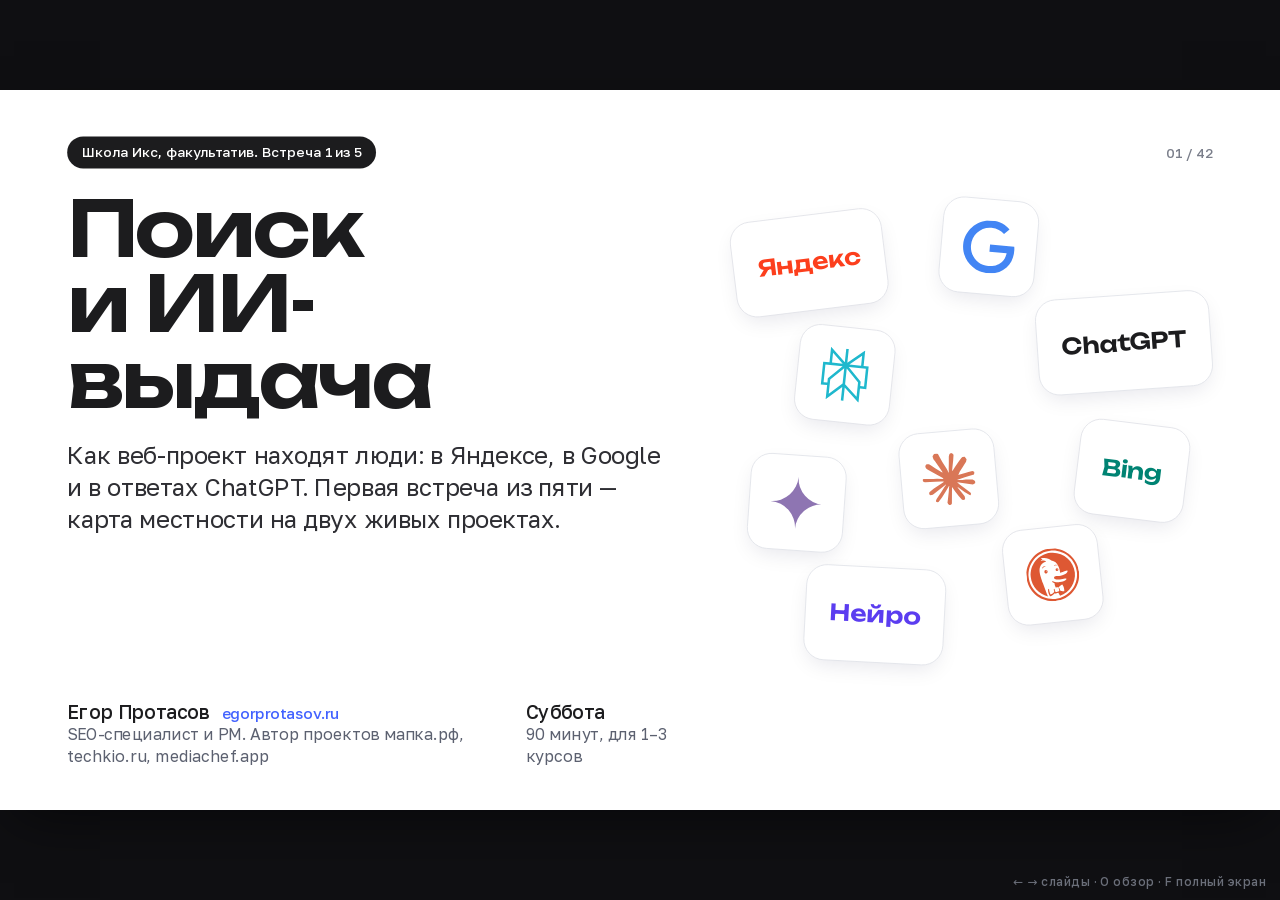
==== commit 627e6eaa: "Ссылка на egorprotasov.ru на обложке и в контактах Сайт проверен, отвечает 200. На финальном слайде " ====
--- a/index.html
+++ b/index.html
@@ -295,7 +295,7 @@
 </style>
 </head>
 <body>
-<div id="stage"><div id="deck"><svg id="sprite" aria-hidden="true" style="position:absolute;width:0;height:0;overflow:hidden"><defs><symbol id="i-google" viewBox="0 0 24 24"><path d="M12.48 10.92v3.28h7.84c-.24 1.84-.853 3.187-1.787 4.133-1.147 1.147-2.933 2.4-6.053 2.4-4.827 0-8.6-3.893-8.6-8.72s3.773-8.72 8.6-8.72c2.6 0 4.507 1.027 5.907 2.347l2.307-2.307C18.747 1.44 16.133 0 12.48 0 5.867 0 .307 5.387.307 12s5.56 12 12.173 12c3.573 0 6.267-1.173 8.373-3.36 2.16-2.16 2.84-5.213 2.84-7.667 0-.76-.053-1.467-.173-2.053H12.48z"/></symbol><symbol id="i-googlesearchconsole" viewBox="0 0 24 24"><path d="M8.548 1.156L6.832 2.872v1.682h1.716zm0 3.398v.035H6.832v-.035H3.386L0 7.844v3.577h2.826V8.94c0-.525.429-.954.954-.954h16.476c.525 0 .954.43.954.954v2.48h2.754V7.844l-3.386-3.29H17.3v.035h-1.717v-.035zm7.035 0H17.3V2.872l-1.717-1.716zM8.679 1.188V2.84h6.773V1.188zm11.471 7.07a.834.834 0 00-.132.01l-.543.002c-5.216.014-10.432-.008-15.648.01-.435-.063-.794.436-.716.883v2.264h17.812c-.016-.888.045-1.782-.034-2.666-.104-.342-.427-.502-.739-.502zm-15.422.634a.689.698 0 01.689.698.689.698 0 01-.689.697.689.698 0 01-.688-.697.689.698 0 01.688-.698zm2.134 0a.689.698 0 01.689.698.689.698 0 01-.689.697.689.698 0 01-.688-.697.689.698 0 01.688-.698zM.036 11.645v9.156c0 1.05.858 1.908 1.907 1.908h.883V11.645zm21.174 0v11.064h.882c1.05 0 1.908-.858 1.908-1.908v-9.156zM4.057 13.133v6.85h6.137v-6.85zm13.243.021v3.777l-1.708.977-1.708-.977v-3.758a4.006 4.006 0 000 7.23v2.441h3.457v-2.442a4.006 4.006 0 00-.041-7.248zm-13.243 8.26v1.43h7.925v-1.43z"/></symbol><symbol id="i-googleanalytics" viewBox="0 0 24 24"><path d="M22.84 2.9982v17.9987c.0086 1.6473-1.3197 2.9897-2.967 2.9984a2.9808 2.9808 0 01-.3677-.0208c-1.528-.226-2.6477-1.5558-2.6105-3.1V3.1204c-.0369-1.5458 1.0856-2.8762 2.6157-3.1 1.6361-.1915 3.1178.9796 3.3093 2.6158.014.1201.0208.241.0202.3619zM4.1326 18.0548c-1.6417 0-2.9726 1.331-2.9726 2.9726C1.16 22.6691 2.4909 24 4.1326 24s2.9726-1.3309 2.9726-2.9726-1.331-2.9726-2.9726-2.9726zm7.8728-9.0098c-.0171 0-.0342 0-.0513.0003-1.6495.0904-2.9293 1.474-2.891 3.1256v7.9846c0 2.167.9535 3.4825 2.3505 3.763 1.6118.3266 3.1832-.7152 3.5098-2.327.04-.1974.06-.3983.0593-.5998v-8.9585c.003-1.6474-1.33-2.9852-2.9773-2.9882z"/></symbol><symbol id="i-googlegemini" viewBox="0 0 24 24"><path d="M11.04 19.32Q12 21.51 12 24q0-2.49.93-4.68.96-2.19 2.58-3.81t3.81-2.55Q21.51 12 24 12q-2.49 0-4.68-.93a12.3 12.3 0 0 1-3.81-2.58 12.3 12.3 0 0 1-2.58-3.81Q12 2.49 12 0q0 2.49-.96 4.68-.93 2.19-2.55 3.81a12.3 12.3 0 0 1-3.81 2.58Q2.49 12 0 12q2.49 0 4.68.96 2.19.93 3.81 2.55t2.55 3.81"/></symbol><symbol id="i-googlechrome" viewBox="0 0 24 24"><path d="M12 0C8.21 0 4.831 1.757 2.632 4.501l3.953 6.848A5.454 5.454 0 0 1 12 6.545h10.691A12 12 0 0 0 12 0zM1.931 5.47A11.943 11.943 0 0 0 0 12c0 6.012 4.42 10.991 10.189 11.864l3.953-6.847a5.45 5.45 0 0 1-6.865-2.29zm13.342 2.166a5.446 5.446 0 0 1 1.45 7.09l.002.001h-.002l-5.344 9.257c.206.01.413.016.621.016 6.627 0 12-5.373 12-12 0-1.54-.29-3.011-.818-4.364zM12 16.364a4.364 4.364 0 1 1 0-8.728 4.364 4.364 0 0 1 0 8.728Z"/></symbol><symbol id="i-googlemaps" viewBox="0 0 24 24"><path d="M19.527 4.799c1.212 2.608.937 5.678-.405 8.173-1.101 2.047-2.744 3.74-4.098 5.614-.619.858-1.244 1.75-1.669 2.727-.141.325-.263.658-.383.992-.121.333-.224.673-.34 1.008-.109.314-.236.684-.627.687h-.007c-.466-.001-.579-.53-.695-.887-.284-.874-.581-1.713-1.019-2.525-.51-.944-1.145-1.817-1.79-2.671L19.527 4.799zM8.545 7.705l-3.959 4.707c.724 1.54 1.821 2.863 2.871 4.18.247.31.494.622.737.936l4.984-5.925-.029.01c-1.741.601-3.691-.291-4.392-1.987a3.377 3.377 0 0 1-.209-.716c-.063-.437-.077-.761-.004-1.198l.001-.007zM5.492 3.149l-.003.004c-1.947 2.466-2.281 5.88-1.117 8.77l4.785-5.689-.058-.05-3.607-3.035zM14.661.436l-3.838 4.563a.295.295 0 0 1 .027-.01c1.6-.551 3.403.15 4.22 1.626.176.319.323.683.377 1.045.068.446.085.773.012 1.22l-.003.016 3.836-4.561A8.382 8.382 0 0 0 14.67.439l-.009-.003zM9.466 5.868L14.162.285l-.047-.012A8.31 8.31 0 0 0 11.986 0a8.439 8.439 0 0 0-6.169 2.766l-.016.018 3.665 3.084z"/></symbol><symbol id="i-googleads" viewBox="0 0 24 24"><path d="M3.9998 22.9291C1.7908 22.9291 0 21.1383 0 18.9293s1.7908-3.9998 3.9998-3.9998 3.9998 1.7908 3.9998 3.9998-1.7908 3.9998-3.9998 3.9998zm19.4643-6.0004L15.4632 3.072C14.3586 1.1587 11.9121.5028 9.9988 1.6074S7.4295 5.1585 8.5341 7.0718l8.0009 13.8567c1.1046 1.9133 3.5511 2.5679 5.4644 1.4646 1.9134-1.1046 2.568-3.5511 1.4647-5.4644zM7.5137 4.8438L1.5645 15.1484A4.5 4.5 0 0 1 4 14.4297c2.5597-.0075 4.6248 2.1585 4.4941 4.7148l3.2168-5.5723-3.6094-6.25c-.4499-.7793-.6322-1.6394-.5878-2.4784z"/></symbol><symbol id="i-anthropic" viewBox="0 0 24 24"><path d="M17.3041 3.541h-3.6718l6.696 16.918H24Zm-10.6082 0L0 20.459h3.7442l1.3693-3.5527h7.0052l1.3693 3.5528h3.7442L10.5363 3.5409Zm-.3712 10.2232 2.2914-5.9456 2.2914 5.9456Z"/></symbol><symbol id="i-claude" viewBox="0 0 24 24"><path d="m4.7144 15.9555 4.7174-2.6471.079-.2307-.079-.1275h-.2307l-.7893-.0486-2.6956-.0729-2.3375-.0971-2.2646-.1214-.5707-.1215-.5343-.7042.0546-.3522.4797-.3218.686.0608 1.5179.1032 2.2767.1578 1.6514.0972 2.4468.255h.3886l.0546-.1579-.1336-.0971-.1032-.0972L6.973 9.8356l-2.55-1.6879-1.3356-.9714-.7225-.4918-.3643-.4614-.1578-1.0078.6557-.7225.8803.0607.2246.0607.8925.686 1.9064 1.4754 2.4893 1.8336.3643.3035.1457-.1032.0182-.0728-.164-.2733-1.3539-2.4467-1.445-2.4893-.6435-1.032-.17-.6194c-.0607-.255-.1032-.4674-.1032-.7285L6.287.1335 6.6997 0l.9957.1336.419.3642.6192 1.4147 1.0018 2.2282 1.5543 3.0296.4553.8985.2429.8318.091.255h.1579v-.1457l.1275-1.706.2368-2.0947.2307-2.6957.0789-.7589.3764-.9107.7468-.4918.5828.2793.4797.686-.0668.4433-.2853 1.8517-.5586 2.9021-.3643 1.9429h.2125l.2429-.2429.9835-1.3053 1.6514-2.0643.7286-.8196.85-.9046.5464-.4311h1.0321l.759 1.1293-.34 1.1657-1.0625 1.3478-.8804 1.1414-1.2628 1.7-.7893 1.36.0729.1093.1882-.0183 2.8535-.607 1.5421-.2794 1.8396-.3157.8318.3886.091.3946-.3278.8075-1.967.4857-2.3072.4614-3.4364.8136-.0425.0304.0486.0607 1.5482.1457.6618.0364h1.621l3.0175.2247.7892.522.4736.6376-.079.4857-1.2142.6193-1.6393-.3886-3.825-.9107-1.3113-.3279h-.1822v.1093l1.0929 1.0686 2.0035 1.8092 2.5075 2.3314.1275.5768-.3218.4554-.34-.0486-2.2039-1.6575-.85-.7468-1.9246-1.621h-.1275v.17l.4432.6496 2.3436 3.5214.1214 1.0807-.17.3521-.6071.2125-.6679-.1214-1.3721-1.9246L14.38 17.959l-1.1414-1.9428-.1397.079-.674 7.2552-.3156.3703-.7286.2793-.6071-.4614-.3218-.7468.3218-1.4753.3886-1.9246.3157-1.53.2853-1.9004.17-.6314-.0121-.0425-.1397.0182-1.4328 1.9672-2.1796 2.9446-1.7243 1.8456-.4128.164-.7164-.3704.0667-.6618.4008-.5889 2.386-3.0357 1.4389-1.882.929-1.0868-.0062-.1579h-.0546l-6.3385 4.1164-1.1293.1457-.4857-.4554.0608-.7467.2307-.2429 1.9064-1.3114Z"/></symbol><symbol id="i-perplexity" viewBox="0 0 24 24"><path d="M22.3977 7.0896h-2.3106V.0676l-7.5094 6.3542V.1577h-1.1554v6.1966L4.4904 0v7.0896H1.6023v10.3976h2.8882V24l6.932-6.3591v6.2005h1.1554v-6.0469l6.9318 6.1807v-6.4879h2.8882V7.0896zm-3.4657-4.531v4.531h-5.355l5.355-4.531zm-13.2862.0676 4.8691 4.4634H5.6458V2.6262zM2.7576 16.332V8.245h7.8476l-6.1149 6.1147v1.9723H2.7576zm2.8882 5.0404v-3.8852h.0001v-2.6488l5.7763-5.7764v7.0111l-5.7764 5.2993zm12.7086.0248-5.7766-5.1509V9.0618l5.7766 5.7766v6.5588zm2.8882-5.0652h-1.733v-1.9723L13.3948 8.245h7.8478v8.087z"/></symbol><symbol id="i-duckduckgo" viewBox="0 0 24 24"><path d="M12 0C5.37 0 0 5.37 0 12s5.37 12 12 12 12-5.37 12-12S18.63 0 12 0zm0 .984C18.083.984 23.016 5.916 23.016 12S18.084 23.016 12 23.016.984 18.084.984 12C.984 5.917 5.916.984 12 .984zm0 .938C6.434 1.922 1.922 6.434 1.922 12c0 4.437 2.867 8.205 6.85 9.55-.237-.82-.776-2.753-1.6-6.052-1.184-4.741-2.064-8.606 2.379-9.813.047-.011.064-.064.03-.093-.514-.467-1.382-.548-2.233-.38a.06.06 0 0 1-.07-.058c0-.011 0-.023.011-.035.205-.286.572-.507.822-.64a1.843 1.843 0 0 0-.607-.335c-.059-.022-.059-.12-.006-.144.006-.006.012-.012.024-.012 1.749-.233 3.586.292 4.49 1.448.011.011.023.017.035.023 2.968.635 3.509 4.837 3.328 5.998a9.607 9.607 0 0 0 2.346-.576c.746-.286 1.008-.222 1.101-.053.1.193-.018.513-.28.81-.496.567-1.393 1.01-2.974 1.137-.546.044-1.029.024-1.445.006-.789-.035-1.339-.059-1.633.39-.192.298-.041.998 1.487 1.22 1.09.157 2.078.047 2.798-.034.643-.07 1.073-.118 1.172.069.21.402-.996 1.207-3.066 1.224-.158 0-.315-.006-.467-.011-1.283-.065-2.227-.414-2.816-.735a.094.094 0 0 1-.035-.017c-.105-.059-.31.045-.188.267.07.134.444.478 1.004.776-.058.466.087 1.184.338 2l.088-.016c.041-.009.087-.019.134-.025.507-.082.775.012.926.175.717-.536 1.913-1.294 2.03-1.154.583.694.66 2.332.53 2.99-.004.012-.017.024-.04.035-.274.117-1.783-.296-1.783-.511-.059-1.075-.26-1.173-.493-1.225h-.156c.006.006.012.018.018.03l.052.12c.093.257.24 1.063.13 1.26-.112.199-.835.297-1.284.303-.443.006-.543-.158-.637-.408-.07-.204-.103-.675-.103-.95a.857.857 0 0 1 .012-.216c-.134.058-.333.193-.397.281-.017.262-.017.682.123 1.149.07.221-1.518 1.164-1.74.99-.227-.181-.634-1.952-.459-2.67-.187.017-.338.075-.42.191-.367.508.093 2.933.582 3.248.257.169 1.54-.553 2.176-1.095.105.145.305.158.553.158.326-.012.782-.06 1.103-.158.192.45.423.972.613 1.388 4.47-1.032 7.803-5.037 7.803-9.82 0-5.566-4.512-10.078-10.078-10.078zm1.791 5.646c-.42 0-.678.146-.795.332-.023.047.047.094.094.07.14-.075.357-.161.701-.156.328.006.516.09.67.159l.023.01c.041.017.088-.03.059-.065-.134-.18-.332-.35-.752-.35zm-5.078.198a1.24 1.24 0 0 0-.522.082c-.454.169-.67.526-.67.76 0 .051.112.057.141.011.081-.123.21-.31.617-.478.408-.17.73-.146.951-.094.047.012.083-.041.041-.07a.989.989 0 0 0-.558-.211zm5.434 1.423a.651.651 0 0 0-.655.647.652.652 0 0 0 1.307 0 .646.646 0 0 0-.652-.647zm.283.262h.008a.17.17 0 0 1 .17.17c0 .093-.077.17-.17.17a.17.17 0 0 1-.17-.17c0-.09.072-.165.162-.17zm-5.358.076a.752.752 0 0 0-.758.758c0 .42.338.758.758.758s.758-.337.758-.758a.756.756 0 0 0-.758-.758zm.328.303h.01c.112 0 .2.089.2.2 0 .11-.088.197-.2.197a.195.195 0 0 1-.197-.198c0-.107.082-.194.187-.199z"/></symbol><symbol id="i-brave" viewBox="0 0 24 24"><path d="M15.68 0l2.096 2.38s1.84-.512 2.709.358c.868.87 1.584 1.638 1.584 1.638l-.562 1.381.715 2.047s-2.104 7.98-2.35 8.955c-.486 1.919-.818 2.66-2.198 3.633-1.38.972-3.884 2.66-4.293 2.916-.409.256-.92.692-1.38.692-.46 0-.97-.436-1.38-.692a185.796 185.796 0 01-4.293-2.916c-1.38-.973-1.712-1.714-2.197-3.633-.247-.975-2.351-8.955-2.351-8.955l.715-2.047-.562-1.381s.716-.768 1.585-1.638c.868-.87 2.708-.358 2.708-.358L8.321 0h7.36zm-3.679 14.936c-.14 0-1.038.317-1.758.69-.72.373-1.242.637-1.409.742-.167.104-.065.301.087.409.152.107 2.194 1.69 2.393 1.866.198.175.489.464.687.464.198 0 .49-.29.688-.464.198-.175 2.24-1.759 2.392-1.866.152-.108.254-.305.087-.41-.167-.104-.689-.368-1.41-.741-.72-.373-1.617-.69-1.757-.69zm0-11.278s-.409.001-1.022.206-1.278.46-1.584.46c-.307 0-2.581-.434-2.581-.434S4.119 7.152 4.119 7.849c0 .697.339.881.68 1.243l2.02 2.149c.192.203.59.511.356 1.066-.235.555-.58 1.26-.196 1.977.384.716 1.042 1.194 1.464 1.115.421-.08 1.412-.598 1.776-.834.364-.237 1.518-1.19 1.518-1.554 0-.365-1.193-1.02-1.413-1.168-.22-.15-1.226-.725-1.247-.95-.02-.227-.012-.293.284-.851.297-.559.831-1.304.742-1.8-.089-.495-.95-.753-1.565-.986-.615-.232-1.799-.671-1.947-.74-.148-.068-.11-.133.339-.175.448-.043 1.719-.212 2.292-.052.573.16 1.552.403 1.632.532.079.13.149.134.067.579-.081.445-.5 2.581-.541 2.96-.04.38-.12.63.288.724.409.094 1.097.256 1.333.256s.924-.162 1.333-.256c.408-.093.329-.344.288-.723-.04-.38-.46-2.516-.541-2.961-.082-.445-.012-.45.067-.579.08-.129 1.059-.372 1.632-.532.573-.16 1.845.009 2.292.052.449.042.487.107.339.175-.148.069-1.332.508-1.947.74-.615.233-1.476.49-1.565.986-.09.496.445 1.241.742 1.8.297.558.304.624.284.85-.02.226-1.026.802-1.247.95-.22.15-1.413.804-1.413 1.169 0 .364 1.154 1.317 1.518 1.554.364.236 1.355.755 1.776.834.422.079 1.08-.4 1.464-1.115.384-.716.039-1.422-.195-1.977-.235-.555.163-.863.355-1.066l2.02-2.149c.341-.362.68-.546.68-1.243 0-.697-2.695-3.96-2.695-3.96s-2.274.436-2.58.436c-.307 0-.972-.256-1.585-.461-.613-.205-1.022-.206-1.022-.206z"/></symbol><symbol id="i-semrush" viewBox="0 0 24 24"><path d="M20.698 11.911c0 .444-.226.516-.79.516-.596 0-.706-.1-.77-.554-.118-1.152-.896-2.13-2.201-2.24-.418-.034-.518-.19-.518-.706 0-.48.074-.708.446-.708 2.265.01 3.833 1.832 3.833 3.69v.002zm3.3 0c0-3.456-2.338-7.11-7.74-7.11H5.52c-.218 0-.354.11-.354.31 0 .109.082.209.156.26.388.31.97.654 1.73 1.036.743.372 1.323.616 1.903.852.246.1.336.208.336.344 0 .19-.136.308-.4.308H.372c-.254 0-.372.164-.372.326 0 .136.044.254.162.372.69.726 1.796 1.596 3.4 2.604 1.466.91 2.98 1.74 4.533 2.492.236.11.308.236.308.372-.008.154-.126.28-.4.28H4.1c-.216 0-.344.12-.344.3 0 .1.08.226.19.326.888.808 2.311 1.688 4.207 2.494 2.53 1.08 5.094 1.721 7.98 1.721 5.465 0 7.867-4.087 7.867-7.289l-.002.002zm-7.133 5.104c-2.794 0-5.132-2.276-5.132-5.114 0-2.794 2.33-5.04 5.132-5.04 2.863 0 5.111 2.24 5.111 5.04a5.086 5.086 0 0 1-5.111 5.114z"/></symbol><symbol id="i-lighthouse" viewBox="0 0 24 24"><path d="M12 0l5.5 3.5v5H20v3h-2.25l2 12.5H4.25l2-12.5H4v-3h2.5V3.53zm2.94 13.25l-6.22 2.26L8 20.04l7.5-2.75zM12 3.56L9.5 5.17V8.5h5V5.15Z"/></symbol><symbol id="i-cloudflare" viewBox="0 0 24 24"><path d="M16.5088 16.8447c.1475-.5068.0908-.9707-.1553-1.3154-.2246-.3164-.6045-.499-1.0615-.5205l-8.6592-.1123a.1559.1559 0 0 1-.1333-.0713c-.0283-.042-.0351-.0986-.021-.1553.0278-.084.1123-.1484.2036-.1562l8.7359-.1123c1.0351-.0489 2.1601-.8868 2.5537-1.9136l.499-1.3013c.0215-.0561.0293-.1128.0147-.168-.5625-2.5463-2.835-4.4453-5.5499-4.4453-2.5039 0-4.6284 1.6177-5.3876 3.8614-.4927-.3658-1.1187-.5625-1.794-.499-1.2026.119-2.1665 1.083-2.2861 2.2856-.0283.31-.0069.6128.0635.894C1.5683 13.171 0 14.7754 0 16.752c0 .1748.0142.3515.0352.5273.0141.083.0844.1475.1689.1475h15.9814c.0909 0 .1758-.0645.2032-.1553l.12-.4268zm2.7568-5.5634c-.0771 0-.1611 0-.2383.0112-.0566 0-.1054.0415-.127.0976l-.3378 1.1744c-.1475.5068-.0918.9707.1543 1.3164.2256.3164.6055.498 1.0625.5195l1.8437.1133c.0557 0 .1055.0263.1329.0703.0283.043.0351.1074.0214.1562-.0283.084-.1132.1485-.204.1553l-1.921.1123c-1.041.0488-2.1582.8867-2.5527 1.914l-.1406.3585c-.0283.0713.0215.1416.0986.1416h6.5977c.0771 0 .1474-.0489.169-.126.1122-.4082.1757-.837.1757-1.2803 0-2.6025-2.125-4.727-4.7344-4.727"/></symbol><symbol id="i-wordpress" viewBox="0 0 24 24"><path d="M21.469 6.825c.84 1.537 1.318 3.3 1.318 5.175 0 3.979-2.156 7.456-5.363 9.325l3.295-9.527c.615-1.54.82-2.771.82-3.864 0-.405-.026-.78-.07-1.11m-7.981.105c.647-.03 1.232-.105 1.232-.105.582-.075.514-.93-.067-.899 0 0-1.755.135-2.88.135-1.064 0-2.85-.15-2.85-.15-.585-.03-.661.855-.075.885 0 0 .54.061 1.125.09l1.68 4.605-2.37 7.08L5.354 6.9c.649-.03 1.234-.1 1.234-.1.585-.075.516-.93-.065-.896 0 0-1.746.138-2.874.138-.2 0-.438-.008-.69-.015C4.911 3.15 8.235 1.215 12 1.215c2.809 0 5.365 1.072 7.286 2.833-.046-.003-.091-.009-.141-.009-1.06 0-1.812.923-1.812 1.914 0 .89.513 1.643 1.06 2.531.411.72.89 1.643.89 2.977 0 .915-.354 1.994-.821 3.479l-1.075 3.585-3.9-11.61.001.014zM12 22.784c-1.059 0-2.081-.153-3.048-.437l3.237-9.406 3.315 9.087c.024.053.05.101.078.149-1.12.393-2.325.609-3.582.609M1.211 12c0-1.564.336-3.05.935-4.39L7.29 21.709C3.694 19.96 1.212 16.271 1.211 12M12 0C5.385 0 0 5.385 0 12s5.385 12 12 12 12-5.385 12-12S18.615 0 12 0"/></symbol><symbol id="i-tildapublishing" viewBox="0 0 24 24"><path d="M12 0C5.384 0 0 5.384 0 12s5.384 12 12 12 12-5.384 12-12S18.616 0 12 0zm0 .775C18.192.775 23.225 5.808 23.225 12c0 6.192-5.033 11.225-11.225 11.225C5.808 23.225.775 18.192.775 12 .775 5.808 5.808.775 12 .775zM8.904 6.584c-1.36 0-2.52 1.16-2.52 3.287l1.352.193c.192-1.352.576-1.935 1.352-1.935.776 0 1.167.19 2.52.967 1.351.776 1.735.968 3.095.968s2.714-.969 2.522-3.289H15.87c0 1.16-.382 1.745-1.158 1.745-.776 0-1.169-.191-2.713-.967s-1.736-.969-3.096-.969zm2.127 3.48v8.905h1.553v-8.32l-1.553-.585z"/></symbol><symbol id="i-nextdotjs" viewBox="0 0 24 24"><path d="M18.665 21.978C16.758 23.255 14.465 24 12 24 5.377 24 0 18.623 0 12S5.377 0 12 0s12 5.377 12 12c0 3.583-1.574 6.801-4.067 9.001L9.219 7.2H7.2v9.596h1.615V9.251l9.85 12.727Zm-3.332-8.533 1.6 2.061V7.2h-1.6v6.245Z"/></symbol><symbol id="i-telegram" viewBox="0 0 24 24"><path d="M11.944 0A12 12 0 0 0 0 12a12 12 0 0 0 12 12 12 12 0 0 0 12-12A12 12 0 0 0 12 0a12 12 0 0 0-.056 0zm4.962 7.224c.1-.002.321.023.465.14a.506.506 0 0 1 .171.325c.016.093.036.306.02.472-.18 1.898-.962 6.502-1.36 8.627-.168.9-.499 1.201-.82 1.23-.696.065-1.225-.46-1.9-.902-1.056-.693-1.653-1.124-2.678-1.8-1.185-.78-.417-1.21.258-1.91.177-.184 3.247-2.977 3.307-3.23.007-.032.014-.15-.056-.212s-.174-.041-.249-.024c-.106.024-1.793 1.14-5.061 3.345-.48.33-.913.49-1.302.48-.428-.008-1.252-.241-1.865-.44-.752-.245-1.349-.374-1.297-.789.027-.216.325-.437.893-.663 3.498-1.524 5.83-2.529 6.998-3.014 3.332-1.386 4.025-1.627 4.476-1.635z"/></symbol><symbol id="i-vk" viewBox="0 0 24 24"><path d="m9.489.004.729-.003h3.564l.73.003.914.01.433.007.418.011.403.014.388.016.374.021.36.025.345.03.333.033c1.74.196 2.933.616 3.833 1.516.9.9 1.32 2.092 1.516 3.833l.034.333.029.346.025.36.02.373.025.588.012.41.013.644.009.915.004.98-.001 3.313-.003.73-.01.914-.007.433-.011.418-.014.403-.016.388-.021.374-.025.36-.03.345-.033.333c-.196 1.74-.616 2.933-1.516 3.833-.9.9-2.092 1.32-3.833 1.516l-.333.034-.346.029-.36.025-.373.02-.588.025-.41.012-.644.013-.915.009-.98.004-3.313-.001-.73-.003-.914-.01-.433-.007-.418-.011-.403-.014-.388-.016-.374-.021-.36-.025-.345-.03-.333-.033c-1.74-.196-2.933-.616-3.833-1.516-.9-.9-1.32-2.092-1.516-3.833l-.034-.333-.029-.346-.025-.36-.02-.373-.025-.588-.012-.41-.013-.644-.009-.915-.004-.98.001-3.313.003-.73.01-.914.007-.433.011-.418.014-.403.016-.388.021-.374.025-.36.03-.345.033-.333c.196-1.74.616-2.933 1.516-3.833.9-.9 2.092-1.32 3.833-1.516l.333-.034.346-.029.36-.025.373-.02.588-.025.41-.012.644-.013.915-.009ZM6.79 7.3H4.05c.13 6.24 3.25 9.99 8.72 9.99h.31v-3.57c2.01.2 3.53 1.67 4.14 3.57h2.84c-.78-2.84-2.83-4.41-4.11-5.01 1.28-.74 3.08-2.54 3.51-4.98h-2.58c-.56 1.98-2.22 3.78-3.8 3.95V7.3H10.5v6.92c-1.6-.4-3.62-2.34-3.71-6.92Z"/></symbol><symbol id="i-reddit" viewBox="0 0 24 24"><path d="M12 0C5.373 0 0 5.373 0 12c0 3.314 1.343 6.314 3.515 8.485l-2.286 2.286C.775 23.225 1.097 24 1.738 24H12c6.627 0 12-5.373 12-12S18.627 0 12 0Zm4.388 3.199c1.104 0 1.999.895 1.999 1.999 0 1.105-.895 2-1.999 2-.946 0-1.739-.657-1.947-1.539v.002c-1.147.162-2.032 1.15-2.032 2.341v.007c1.776.067 3.4.567 4.686 1.363.473-.363 1.064-.58 1.707-.58 1.547 0 2.802 1.254 2.802 2.802 0 1.117-.655 2.081-1.601 2.531-.088 3.256-3.637 5.876-7.997 5.876-4.361 0-7.905-2.617-7.998-5.87-.954-.447-1.614-1.415-1.614-2.538 0-1.548 1.255-2.802 2.803-2.802.645 0 1.239.218 1.712.585 1.275-.79 2.881-1.291 4.64-1.365v-.01c0-1.663 1.263-3.034 2.88-3.207.188-.911.993-1.595 1.959-1.595Zm-8.085 8.376c-.784 0-1.459.78-1.506 1.797-.047 1.016.64 1.429 1.426 1.429.786 0 1.371-.369 1.418-1.385.047-1.017-.553-1.841-1.338-1.841Zm7.406 0c-.786 0-1.385.824-1.338 1.841.047 1.017.634 1.385 1.418 1.385.785 0 1.473-.413 1.426-1.429-.046-1.017-.721-1.797-1.506-1.797Zm-3.703 4.013c-.974 0-1.907.048-2.77.135-.147.015-.241.168-.183.305.483 1.154 1.622 1.964 2.953 1.964 1.33 0 2.47-.81 2.953-1.964.057-.137-.037-.29-.184-.305-.863-.087-1.795-.135-2.769-.135Z"/></symbol><symbol id="i-wikipedia" viewBox="0 0 24 24"><path d="M12.09 13.119c-.936 1.932-2.217 4.548-2.853 5.728-.616 1.074-1.127.931-1.532.029-1.406-3.321-4.293-9.144-5.651-12.409-.251-.601-.441-.987-.619-1.139-.181-.15-.554-.24-1.122-.271C.103 5.033 0 4.982 0 4.898v-.455l.052-.045c.924-.005 5.401 0 5.401 0l.051.045v.434c0 .119-.075.176-.225.176l-.564.031c-.485.029-.727.164-.727.436 0 .135.053.33.166.601 1.082 2.646 4.818 10.521 4.818 10.521l.136.046 2.411-4.81-.482-1.067-1.658-3.264s-.318-.654-.428-.872c-.728-1.443-.712-1.518-1.447-1.617-.207-.023-.313-.05-.313-.149v-.468l.06-.045h4.292l.113.037v.451c0 .105-.076.15-.227.15l-.308.047c-.792.061-.661.381-.136 1.422l1.582 3.252 1.758-3.504c.293-.64.233-.801.111-.947-.07-.084-.305-.22-.812-.24l-.201-.021c-.052 0-.098-.015-.145-.051-.045-.031-.067-.076-.067-.129v-.427l.061-.045c1.247-.008 4.043 0 4.043 0l.059.045v.436c0 .121-.059.178-.193.178-.646.03-.782.095-1.023.439-.12.186-.375.589-.646 1.039l-2.301 4.273-.065.135 2.792 5.712.17.048 4.396-10.438c.154-.422.129-.722-.064-.895-.197-.172-.346-.273-.857-.295l-.42-.016c-.061 0-.105-.014-.152-.045-.043-.029-.072-.075-.072-.119v-.436l.059-.045h4.961l.041.045v.437c0 .119-.074.18-.209.18-.648.03-1.127.18-1.443.421-.314.255-.557.616-.736 1.067 0 0-4.043 9.258-5.426 12.339-.525 1.007-1.053.917-1.503-.031-.571-1.171-1.773-3.786-2.646-5.71l.053-.036z"/></symbol><symbol id="i-youtube" viewBox="0 0 24 24"><path d="M23.498 6.186a3.016 3.016 0 0 0-2.122-2.136C19.505 3.545 12 3.545 12 3.545s-7.505 0-9.377.505A3.017 3.017 0 0 0 .502 6.186C0 8.07 0 12 0 12s0 3.93.502 5.814a3.016 3.016 0 0 0 2.122 2.136c1.871.505 9.376.505 9.376.505s7.505 0 9.377-.505a3.015 3.015 0 0 0 2.122-2.136C24 15.93 24 12 24 12s0-3.93-.502-5.814zM9.545 15.568V8.432L15.818 12l-6.273 3.568z"/></symbol><symbol id="i-github" viewBox="0 0 24 24"><path d="M12 .297c-6.63 0-12 5.373-12 12 0 5.303 3.438 9.8 8.205 11.385.6.113.82-.258.82-.577 0-.285-.01-1.04-.015-2.04-3.338.724-4.042-1.61-4.042-1.61C4.422 18.07 3.633 17.7 3.633 17.7c-1.087-.744.084-.729.084-.729 1.205.084 1.838 1.236 1.838 1.236 1.07 1.835 2.809 1.305 3.495.998.108-.776.417-1.305.76-1.605-2.665-.3-5.466-1.332-5.466-5.93 0-1.31.465-2.38 1.235-3.22-.135-.303-.54-1.523.105-3.176 0 0 1.005-.322 3.3 1.23.96-.267 1.98-.399 3-.405 1.02.006 2.04.138 3 .405 2.28-1.552 3.285-1.23 3.285-1.23.645 1.653.24 2.873.12 3.176.765.84 1.23 1.91 1.23 3.22 0 4.61-2.805 5.625-5.475 5.92.42.36.81 1.096.81 2.22 0 1.606-.015 2.896-.015 3.286 0 .315.21.69.825.57C20.565 22.092 24 17.592 24 12.297c0-6.627-5.373-12-12-12"/></symbol><symbol id="i-mistralai" viewBox="0 0 24 24"><path d="M17.143 3.429v3.428h-3.429v3.429h-3.428V6.857H6.857V3.43H3.43v13.714H0v3.428h10.286v-3.428H6.857v-3.429h3.429v3.429h3.429v-3.429h3.428v3.429h-3.428v3.428H24v-3.428h-3.43V3.429z"/></symbol><symbol id="i-deepseek" viewBox="0 0 24 24"><path d="M23.748 4.651c-.254-.124-.364.113-.512.233-.051.04-.094.09-.137.137-.372.397-.806.657-1.373.626-.829-.046-1.537.214-2.163.848-.133-.782-.575-1.248-1.247-1.548-.352-.155-.708-.311-.955-.65-.172-.24-.219-.509-.305-.774-.055-.16-.11-.323-.293-.35-.2-.031-.278.136-.356.276-.313.572-.434 1.202-.422 1.84.027 1.436.633 2.58 1.838 3.393.137.094.172.187.129.323-.082.28-.18.553-.266.833-.055.179-.137.218-.328.14a5.5 5.5 0 0 1-1.737-1.179c-.857-.828-1.631-1.743-2.597-2.46a12 12 0 0 0-.689-.47c-.985-.957.13-1.743.387-1.836.27-.098.094-.433-.778-.428-.872.003-1.67.295-2.687.685a3 3 0 0 1-.465.136 9.6 9.6 0 0 0-2.883-.101c-1.885.21-3.39 1.1-4.497 2.622C.082 8.776-.231 10.854.152 13.02c.403 2.284 1.568 4.175 3.36 5.653 1.857 1.533 3.997 2.284 6.438 2.14 1.482-.085 3.132-.284 4.994-1.86.47.234.962.328 1.78.398.629.058 1.235-.031 1.705-.129.735-.155.684-.836.418-.961-2.155-1.004-1.682-.595-2.112-.926 1.095-1.295 2.768-3.598 3.284-6.733.05-.346.115-.834.108-1.114-.004-.171.035-.238.23-.257a4.2 4.2 0 0 0 1.545-.475c1.397-.763 1.96-2.016 2.093-3.517.02-.23-.004-.467-.247-.588M11.58 18.168c-2.088-1.642-3.101-2.183-3.52-2.16-.39.024-.32.472-.234.763.09.288.207.487.371.74.114.167.192.416-.113.603-.673.416-1.842-.14-1.897-.168-1.361-.801-2.5-1.86-3.301-3.306-.775-1.393-1.225-2.888-1.299-4.482-.02-.385.094-.522.477-.592a4.7 4.7 0 0 1 1.53-.038c2.131.311 3.946 1.264 5.467 2.774.868.86 1.525 1.887 2.202 2.89.72 1.066 1.494 2.082 2.48 2.915.348.291.626.513.892.677-.802.09-2.14.109-3.055-.615zm1.001-6.44a.306.306 0 0 1 .415-.287.3.3 0 0 1 .113.074.3.3 0 0 1 .086.214c0 .17-.136.307-.308.307a.303.303 0 0 1-.306-.307m3.11 1.596c-.2.081-.4.151-.591.16a1.25 1.25 0 0 1-.798-.254c-.274-.23-.47-.358-.551-.758a1.7 1.7 0 0 1 .015-.588c.07-.327-.007-.537-.238-.727-.188-.156-.426-.199-.689-.199a.6.6 0 0 1-.254-.078.253.253 0 0 1-.114-.358 1 1 0 0 1 .192-.21c.356-.202.767-.136 1.146.016.352.144.618.408 1.001.782.392.451.462.576.685.915.176.264.336.536.446.848.066.194-.02.353-.25.45"/></symbol><symbol id="i-habr" viewBox="0 0 24 24"><path d="M1.14 9.295l.17.253c-.34-.01-.696-.043-.764-.189 0-.007.002-.014.004-.021.19-.05.353-.053.59-.043zm1.806.77l.082.25-.192.008.046-.256c.022 0 .042-.001.064-.003zM3.6 11.89c-.17.156-.301.26-.402.497-.14-.115-.213-.343-.258-.598-.05-.278-.066-.587-.104-.818l.012-.118.197-.014.502.95.053.1zm-.254-2.342a60.527 60.527 0 01.077-.512l.065-.004c-.048.172-.096.344-.142.516zm-.137-2.322l.9.244a1.975 1.975 0 00-.004.04c-.419.31-.806.446-1.014 1.006L3.17 7.27l.039-.043zm.84-1.29c-.058.58.024.836.125 1.196.16.114.224.183.172.352-.27-.134-.556-.274-.97-.252a2.799 2.799 0 01-.03-.035c.116-.457.342-.738.517-1.1l.187-.162zm1.294-.772l.039-.003c-.124.428-.174 1.415-.391 1.807-.513-.243-.503-1.296.071-1.712l.28-.092zm-.478 3.17l.432.469c-.17.522-.491.915-.627 1.52l-.255-.02c-.218-.609.327-1.601.42-2.045l.4.046c.05.125.098.25.147.376l-.517-.347zM6.047 5.16c-.044.507.068.77.098 1.162-.254.13-.509.258-.763.387a5.262 5.262 0 01.373-1.527l.292-.022zm.296-.77l.057-.004-.086.247-.169.011.13-.153.068-.101zM6.4 6.755l-.764.47c.016-.284.378-.667.681-.773l.07.038.013.265zm.51-1.778c-.047.262-.093.523-.138.785l-.143.09-.076.083c-.138-.194-.173-.67-.143-1.032l.5.074zm.508-.59c0 .01-.002.018-.003.026L7.22 4.6c-.13.05-.146.048-.31.042.021-.085.045-.17.068-.255h.44zm.51-1.032L7.7 3.87l-.79-.057.003-.042c.325-.15.61-.328 1.014-.417zm-.412 1.34l.084-.05.073.258-.255-.05.098-.159zm.666.763c-.303.118-.722.085-.965.22a77.912 77.912 0 00-.053-.31l.158-.207c.257.1.514.202.77.303l.09-.006zm-.651.464l-.346.013c-.008-.036-.014-.072-.021-.109.243-.099.651-.108 1.018-.149l-.387.213-.264.032zm.905 0c-.291.073-.57.33-.761.53-.037-.234.412-.646.627-.775.095.085.105.076.134.245zm.51-3.083l-.004.04-.306.185-.454.033.004-.04.76-.218zm-.412.774l-.098-.145c.23-.193.737-.087 1.019-.058l-.921.203zm2.278-.76c.425.035.814.135 1.11.32L12 3.168l-.047.066-.407.12c-.245-.034-.49-.07-.734-.105L9.2 3.02l.004-.033a5.375 5.375 0 011.608-.133zm1.693-.136l-.09.122a1.23 1.23 0 01-.67-.258l.764.097-.004.039zm1.356.954l.211-.08.219.188c-.03.215-.237.391-.396.6l-.122.008c-.332-.55-.751-1.151-1.486-1.363l-.032-.065.297-.12c.499.174.915.438 1.378.59.06.145.041.096-.07.242zm.614 1.223l-.058-.057-.126.009.21-.2-.026.248zm.225 2.848c.344.298.432.73.289 1.29-.148-.332-.295-.665-.444-.997.05-.074.097-.148.146-.222.003-.024.005-.048.009-.071zm.1-2.32l-.004.048-.181.207-.07-.137c.109-.195.03-.09.173-.11l.082-.008zm.212-.003l.806.299c-.001.027-.004.054-.007.08-.068.047-.136.092-.204.137l-.807-.298.007-.081.205-.137zm1.57 1.033l-.447-.297-.062-.12c.194-.12.166-.114.371-.074.045.164.092.327.138.49zm.254-.098l-.09.098c-.108-.056-.127-.127-.164-.259l.233.102.021.059zm-.19-.739l-.064.005c.07-.067.14-.134.212-.2-.05.065-.1.13-.148.195zm1.209 1.298l-.125.055a230.14 230.14 0 01-.681-.383 98.74 98.74 0 01-.213-.29c.353-.26.366.042.699.207l.32.411zm.254.228l-.254-.093.153-.08.101.173zm-.31.416c.092.185.092.133.31.105L17.718 8l-.373-.712.005-.044c.275-.059.363.04.632.08l.103.166-.285.067zm.056.463l.509-.278c-.102.23-.235.348-.392.516l-.117-.238zm1.018.985c-.138.119-.228.157-.489.179l.21.023-.004.037-.717.304-.018-.92.494-.585.09-.043.434 1.005zm-.255-1.412c1.406-.392 1.134.354.507.923-.17-.307-.339-.615-.507-.923zm1.273.149c-.518 2.434-.618 2.567-2.45 3.613-.03-.049-.063-.097-.096-.145l.065-.272c1.195-.34 1.874-.966 1.803-2.383l.599-.77.079-.043zm.062 0c-.02-.084-.04-.168-.062-.252l.19-.006-.128.258zm-3.117 2.367l.018-.269.016-.23.176-.059c.009 0 .017-.002.025-.003.05.305 0 .53-.1.775-.086-.055-.103-.078-.135-.214zm-1.018 2.258l.004-.045.334-.799.07-.168.588.04c.009.044.015.087.018.128.026.304-.079.547-.187.864l-.827-.02zm.255 1.036l.007-.4.01-.1.43.032.062-.005c-.099.163-.197.326-.294.49l-.215-.017zm-.252-1.67l.026-.013.203-.105.023-.002-.03.107-.119.409-.106-.364.003-.032zm-.397 1.285l-.115-.115c.112.078.039.002.115.115zm-.624-.307c.143-.09.298-.062.51-.06l-.063.207c-.175.07-.2.044-.397.023l-.05-.17zm.312.966l.197.466c-.152.103-.305.205-.457.309-.136-.187.012-.71.26-.775zm-.503-1.62l-.064.005.084-.191-.02.187zm.733.072l-.033-.021.112-.236.037-.001.106.248-.222.01zm1.763-3.355l-.014-.087c.067-.082.11-.133.225-.17l.03.152c-.05.033-.1.065-.149.099l-.092.006zm-.014.63c-.046.061-.128.095-.186.144l-.069-1.29.255 1.146zm-.467 1.73c.168-.094.192-.007.212.22h-.509l.009-.08.288-.14zm-.25-.713l.115-.098.093.166-.043.092-.212-.025.047-.135zm-.047.684l-.265.25-.173-.029-.07.007c.04-.079.082-.158.123-.236l.385.008zm-.96-.147c-.106-.074-.03-.064-.05-.12l.05.12zm.802-1.152l-.86-.446c.04-.59.112-1.268.054-1.876.663.24 1.258 1.319.806 2.322zm-.605 0c.211.112.2.214.493.304.051.191-.027.267-.149.47l-.312-.012c-.064-.34.006-.535-.032-.762zm.058 1.669c-.107-.074-.03-.064-.05-.12l.05.12zm1.723-2.484l.003-.048.23-.169c.04.264.025.704-.035 1.032-.136-.106-.161-.554-.198-.815zm0 .815c.052-.086.104-.172.154-.258l-.09.254-.064.004zm1.485-.771l.043-.003c.012.989-.598 1.169-1.4 1.54l-.128.009.5-1.036.985-.51zM17.32 7.103c.008.026.017.051.024.077l-.063.046-.191-.258.23.135zm-.23.43l.007-.045a3.35 3.35 0 01.056-.004l.192.258c-.148-.07-.172-.088-.255-.21zm.254.66l-.343.323-.737-1.07-.956-.83.21-.164c.463.2 1.273.581 1.436 1.057.053.155-.13.283-.006.412.148.154.296.044.397.271zm-2.148 1.613l.078.031.034.744-.119-.028c-.112-.083-.19-.467-.088-.634l.095-.113zm-.564 1.294l.082-.003.085.202-.13.05-.125.006c.03-.085.06-.17.088-.255zm-.232 4.126l-.11-.377c.157-.045.313-.09.47-.137l.04-.002a.527.527 0 00-.005.035l-.395.48zm-.365-1.032c.047-.152.08-.175.165-.259l.07.028.02.066-.157.154-.098.01zm.12.258l-.12-.132.255-.126-.066.253-.069.005zm-.268 1.17c-.036-.028-.07-.057-.106-.087l.078-.005.393-.304.038.31-.301.206-.102-.12zm.02 2.956c-.613.026-.98-.13-1.48-.174l-.573-1.133-.11-.114c.962-.114 1.567-.578 2.28-.899.252.24.823 1.462.32 2.003-.12.185-.255.204-.438.317zm-2.632-1.273l.23-.015c.347.233.583.65.749 1.033l-1.019-.295c.076-.258.108-.52.04-.723zm-.732-.974L11.691 16l1.804.176.032.091c-.537.242-1.148.446-1.764.758-.667.053-.828-.196-1.29-.36l.071-.334zm-.071 1.216l.023-.224.439-.033c.036.195.074.304.02.516l-.482-.26zm-.51.404l.171-.094c.21-.139.367.046.593.119l-.09.088-.673-.113zm.495-.403a15.96 15.96 0 01-.166-.075l-.074-.183.255.016-.015.242zm-.749 0l.255.219c0 .135-.012.12-.043.297l-.212-.516zm-.66-.967c.239-.073.557-.057.915-.065l-.333.258-.685-.067.103-.126zM8.436 3.648c.473-.452 1.659-.317 1.956-.03l.08-.007c-.395.369-1.007.411-1.383.776-.295-.196-.539-.322-.653-.739zm2.6.739l.2.227c-.178.01-.365.021-.552.037-.421.036-.837.099-1.128.25l-.038.002a51.163 51.163 0 01-.063-.099 3.644 3.644 0 011.544-.414l.037-.003zm.992-1.29c.329.33.82.526.99 1.032-.69-.321-1.752-.316-2.29-.827.474.101.878.063 1.3-.205zm.227 1.806l.944.13.074-.006-.757.65c-.12-.239-.148-.563-.261-.774zm1.213 1.104l-.195-.03.254-.042-.06.072zm-.195-.617l.233-.229.021.258-.169-.037-.085.008zm.462 8.54l-.112.005-.096-.09.074-.097.18-.07-.046.253zm-.203.472c.03-.036.062-.072.094-.108l.008-.1.148.235-.255.023.005-.05zm-.101.824l-.158-.19.509-.068-.243.25-.108.008zm.096.774l-.509-.061.36-.197.15.258zm-.357-.728l.103.098-.369.094-.395.02.55-.258.111.046zM11.746 4.129c.297.008.611.083.763.258-.205-.02-.574.013-.667-.145l-.096-.113zm.258 1.032c.145.127.196.277.17.516-.224-.077-.166-.322-.17-.516zm.25 1.627l.009-.044c.507-.11.616.066.385.224-.2-.028-.29-.103-.393-.18zm.653 6.631l.111.028a1.49 1.49 0 00-.004.036l-.25.194.104-.255.039-.003zm-.14-6.294l.19-.157.061.258-.254-.056.002-.045zm.76 6.9l-.615.161-.148.007c0-.008.002-.017.004-.025.23-.046.378-.122.514-.233l.216.04.03.05zm-.439-.606l-.07-.143.175-.115.08.043-.1.208-.085.007zm-1.597 1.785l.303-.236.938.08.032.07-.634.366c-.235-.039-.438-.143-.56-.286l-.08.006zm-.471.022l.47.258-.763-.135c.098-.04.195-.082.293-.123zm-.038.527a7.12 7.12 0 00-.003.062l-.145.08-.107.014.004-.062c.111-.147.092-.098.25-.094zM9.782 5.25a6.022 6.022 0 00-.073-.077c.253-.138.652-.204 1.044-.235.323-.027.641-.03.869-.035l.124.774c-.333-.036-.65-.08-.993-.095a5.2 5.2 0 00-.888.032 41.055 41.055 0 00-.083-.364zm.374 10.355l.062.11-.06.231-.703.054c.075-.23.187-.341.308-.516l.393.121zm-.868-.895c-.32-.018-.758-.252-.852-.516l1.019.259-.167.257zm.358-.014l-.191.014.006-.062.212-.196c-.01.081-.018.162-.027.244zm-.7-9.437l.31-.098.199.25-.21.008-.3-.16zm-.004 11.08c-.017.056-.032.113-.048.17-.025.001-.05.004-.074.007a92.65 92.65 0 00-.129-.258l.255.026-.004.055zm.141-1.113l.594.12.032.08-.461.574-.557-.082.392-.692zm4.444-8.088l.115-.169.042-.001.32.08.032.046-.357.132a41.52 41.52 0 00-.152-.088zm.689-.834l-.18-.11c.183.067.078-.009.18.11zm-.058 1.18l-.122-.104.255-.154-.133.258zm-.122 1.806l.396.098c.107.042.104.053.113.16-.17-.065-.454-.11-.509-.258zm.04-.703l.054-.07.161.257-.255-.05.04-.137zm-5.157 8.491l.027.068-.343.131-.167.013.004-.035.117-.183c.162-.075.166-.026.362.006zm-.737-12.95c.222.166.28.37.245 1.033-.146-.187-.235-.584-.245-1.032zm.146-.515L8.31 3.8l-.127.009.146-.196zm-.146.258c-.007.062-.012.124-.02.186l-.235-.043.194-.139.06-.004zm0 14.968l.126-1.314.892-.235-.938 1.501-.08.048zm.063-3.532l.137-.081c.125.148.013.361-.105.516-.098-.092-.109-.15-.083-.359l.05-.076zm-.827-.126l.293-.471.47.276c-.16.252-.323.504-.485.756-.146-.13-.236-.321-.278-.56zm0 2.021l.47-.428.221.02.073.12c-.02.126-.038.251-.056.376l-.708-.088zm-.763-.35l.56-.336.426.067.032.059-.449.39c-.224-.023-.373-.083-.49-.185l-.08.005zm-.075-.499l.205-.095.088.019.036.042-.593.197-.17-.06.434-.103zm-.689-.242l.15-.363c.278-.036.344.101.553.188l.06.092-.311.213-.253.017-.199-.147zm-.51 1.059l.371-.654c.246 0 .276.02.377.15.045.076.006.035-.092.052l-.023.225.386.06c-.076.189-.088.164-.202.284-.38.02-.551-.052-.816-.117zm-.428-.912l.647.195.036.077-.415.502-.603-.198.335-.576zM2.46 15.56l.008-.077.361.278.031.074c-.751.58.398 2.47 1.705 1.245l.562.226c-.216.385-.587.537-.978.755-.935.078-2.244-1.449-1.69-2.501zm.872.264l.014.175c-.07-.053-.14-.104-.208-.157l-.047-.101.24.083zm1.286 1.096l-.465.36c-.916.096-1.287-.538-1.317-1.317l.179-.216.078-.006c.461.363.869.917 1.495 1.1l.03.079zm-.887-3.76c-.083-.06-.088-.09-.13-.192l.174-.662.203-.178.131.192-.378.84zm-.13.223l.401-.949.082-.048c.185.326.453.474.534.917l-.604.631a1.223 1.223 0 01-.414-.55zm.763.79l.51-.497.253.517c-.254-.008-.508-.014-.763-.02zm1.272-5.215c-.241.515-.562.865-.754 1.364-.084-.453.422-1.104.585-1.504l.078-.045.091.185zm0-1.42c.379-.117.633-.331.904-.571l.115.344-.322.43-.697-.202zm1.273.027l-.138.176-.116-.02.002-.028.232-.21.02.082zm-.2-1.112l.04-.002.16.337-.06.179c-.233-.122-.224-.267-.14-.514zm-.048 7.481l.235.169-.241-.106a1.03 1.03 0 01.006-.063zm-.004.259l.252.109a.9.9 0 00-.004.03l-.54.377c-.155-.07-.174-.209-.22-.36l.005-.032.507-.124zm-.753-.517l.242.098-.13.075-.125.014.013-.187zm-.013-5.16c.306.086.209.028.222.257-.14-.082-.15-.121-.222-.258zm0 4.609l.021-.223c.119.083.16.132.234.258a61.01 61.01 0 00-.255-.035zm.51-3.223c-.096.123-.092.09-.255.161l.111-.258.143.097zm0-1.038l-.16.167c-.16-.09-.085-.054-.013-.221l.095-.037.077.091zm-.021-.439l-.234-.168c.18.069.138.027.234.168zm-.489 4.735l.255.203c-.13-.003-.2-.031-.255-.203zm.764-.01l-.104.01-.089-.164-.062-.08.138-.014c.039.083.077.166.117.248zm-.14-4.778L6.4 8.258c.112.078.038.002.114.115zm.015 4.25l-.13-.27.055-.222.032-.002.168.516a37.21 37.21 0 00-.125-.022zm-.667 3.003l.028.034L5.8 16a.697.697 0 01-.418-.516l.481.142zM5.127 16l.255.226c-.163-.072-.173-.069-.255-.226zm.44-2.288l.03.223-.215-.258.185.035zm-.252 1.207l-.188-.467c.223.085.397.34.51.516l-.322-.049zm.2-4.594l.063-.002-.186.258c-.03-.064.007-.125.11-.2l.013-.057zm-.133 2.218l-.051.102-.146-.113a116.8 116.8 0 01-.058-.123l.2-.022.055.156zM3.6 14.71c.51.332 1.377.64 1.527 1.29A4.234 4.234 0 013.6 14.71zm1.323-.25l.204.25-.509-.258.305.008zm1.864.766l-.387-.39.677-.642.087.707-.377.325zm.377.431l.067-.168.09-.005.097.258-.254-.085zm.343-.947l-.089-.258.185.034-.096.224zm-.343-8.69l.002-.023c.084-.02.168-.04.252-.062l-.176.258-.078-.173zm-2.567 5.335l-.233-.516c.299.065.25.278.233.516zm-.623.258c-.218-.151-.357-.452-.374-.774.447.105.422.281.51.689l-.136.085zm-.263-1.347c-.325-.307.148-1.535.356-1.818.11-.139.248-.136.43-.19l.121.031c-.306.542-.512 1.28-.585 2.034l-.322-.057zm-.475 4.186l.155.261-.139.325-.08.085c.114.016.14-.082.31-.221.33.535.834 1.047 1.39 1.338l-.303.534-.92-.592c-.105-.195.04-.419-.129-.538-.153-.108-.35.048-.506.001l-.432-.396c.127-.284.249-.562.5-.707l.154-.09zm-.88-2.846a6.65 6.65 0 01.149-.764l.034-.003.133.767.07.4c.2.558.402 1.115.604 1.671-.484-.264-.783-.875-.74-1.697-.116.265-.02.682.018.916-.297-.252-.335-.753-.269-1.29zm-.442.265a.941.941 0 01-.086-.31 2.031 2.031 0 01.004-.435l.044-.092.197-.195-.111.721-.048.31zm17.722 2.58l-.509-.196.494-.061.015.258zm-13.47 4.2l.133-.07-.154.257.02-.186zM2.327 9.807l-.217-.02c-.27-.089-.523-.404-.546-.754.413.037.553.233.757.472.002.1.005.201.006.302zm-.03-.021c.03-.557-.395-.905-.947-.89.094-.782.774-1.182 1.38-1.445l.117-.009c-.101.982-.024 1.828-.391 2.678-.271.626-1.232.614-1.18 1.58l.007.08c.137 1.284 1.533 1.545 1.726 2.674-2.07 1.053.453 5.478 2.09 2.879.294.042.555.175.92.047.17-.094.203-.17.269-.366l.585.303.03.074c-.536.416-.914.987-1.49 1.377l.055-.158-.15-.027-.083.045-.075.35c.329.336 1.326-.879 1.618-1.117-.165.577-.573.874-.8 1.402l.07.072c.43-.308.957-1.18 1.037-1.843l.644.107c-.807 1.091-2.88 3.491-3.97 4.132.166-.521.43-.919.564-1.347l-.078.006a14.401 14.401 0 00-.07-.072c-.265.522-.702.889-.78 1.593a.688.688 0 00.174.179c1.296-.216 3.46-3.473 4.494-4.363-.28 2.81-1.786 3.248-3.092 4.95 1.187-.592 1.907-2.102 2.922-2.94C7.781 20.91 7.502 23.533 6.8 24l.116-.009c.788-.49.834-2.505 1.097-3.535l.112-1.083 1.125-1.58.082-.045c.126.395.696.824 1.313.709l.443-.186 1.112.416c.146 1.6.09 2.497-.923 3.715 1.035-.529 1.415-2.567 1.07-3.649 2.407.279 2.31-.533 1.854-2.286l.423.007c-.078-.117-.289-.03-.45-.12-.073-.047-.059-.038-.104-.108.572-.645 1.95-.004 1.66 1.067.396-.888-.479-1.678-1.322-1.36.36-.427.796-.778 1.024-1.343l.082-.044 1.98 2.08.117-.009.09-.122c-.63-.746-1.259-1.493-1.887-2.24l.202-.092a.41.41 0 01.349-.121 22.552 22.552 0 01-.1-.05c1.011.101 2.303.944 3.358.672.097-.169.102-.26.043-.425 1.124.028 3.146-.348 3.79-.894-1.73.363-3.678.486-5.266.274l-1.407-.165-.079.006.379-.68c1.16-.022 4.202-.051 4.817-.779l-.136-.182-.53-.076c-.046.068-.053.132-.06.197l.42.045c-.912.23-3.452.715-4.281.432-.087-.106-.023-.474-.019-.739a.968.968 0 00-.006-.142c1.192-.356 2.077-1.158 2.44-2.368.207-.693.07-1.603.518-2.035.286.025.344.146.554.228-.111-.154-.27-.24-.469-.31l-.373.257c-.341.132-.698-.213-1.277.056-.47-.402-.735-1.037-1.37-1.28l-.065-.11.77-.749c-.252.211-.509.46-.766.71l-.516-.231-.03-.075c.588-.416 1.11-.57 1.779-.438.031.062.064.123.096.185-.031.053-.059.068-.086.083l-.225-.06c.097.057.198.075.299.093l.085-.083.013-.116c-.146-.13-.191-.224-.478-.234l.137-.202c-.328.226-.994.286-1.32.482l.754-.594.09-.121-1.395.832c-.298-.02-.615-.16-.776-.327a39.46 39.46 0 00-.077.006l1.656-1.12-.027-.113c-.628.366-1.257.732-1.884 1.099l-.602-.148.056-.541 4.317-3.39.077-.006-.061-.149c-.16-.076-.817.457-1.065.616-.956.613-1.801 1.376-2.741 1.93.388-.493 1.098-.984 1.216-1.702l-.19-.024-.296.252.322-.14c-.208.633-1.15 1.763-1.682 2.121l-.062-.149c.346-.582.687-1.365.527-2.112l-.29-.17-.311.023c.199.079.334.098.48.195.093.724-.263 1.214-.455 1.8l-.082.044c-.128-.237-.12-.351-.383-.394l-.023-.152.18-.244.124-.086c.042.08.044.051.057.188a.388.388 0 00.059-.196l-.147-.066-.389.412c-.325-.217-.683-.445-1.14-.53.259-.537 1.046-1.4.64-2.081-.496-.828-2.189.126-2.809.783a1.231 1.231 0 00-.186.244c.04-.032.104-.082.186-.144.612-.456 2.241-1.548 2.594-.675.37.487-.339 1.424-.532 1.805-.66-.067-1.35-.13-2.06-.116a7.422 7.422 0 00-2.201.354c-.36.119-1.896 1.039-1.955 1.027l-.7-.678-1.464-.735-.008.077-.086.083 1.876 1.588-.286.175c-.772-.585-1.304-.94-2.453-1.239l-.194.015c.671.462 1.347.885 2.022 1.309l.135.182c-.482.203-.686.625-1.093.887-.636-.304-1.225-.58-1.996-.813l-.054.158 1.444.93.078-.006-.249.172c-.115.387-.34.836-.528 1.382-.72.586-1.653.551-1.798 1.745-.23.063-.392.083-.602.237l-.016.155c.132.184 1.301.679 1.58.727l.172-.166zm8.54-8.256l.107.02-.143-.018c-.025 0-.05.002-.074.003.113-.21.445-.262.764-.239l-.022.152-.624.031-.008.05zm.446.277l.3-.098c.13-.216.204-.445.138-.654-.309-.061-.487.014-.776.136a49.67 49.67 0 00-.157.257l-.06.1a.57.57 0 00.06.06c.098.08.216.108.433.09.06.102-.01.057-.117.085l.18.024zm7.403 2.323l-.322.06.198-.014.227.098-.344.63c.177-.209.353-.357.428-.674l-.187-.1zm-1.85 10.065c-.08-.143-.167-.237-.254-.259.077.073.166.159.254.259zm-1.018 3.096l-.254.148.195-.018.06-.13zm1.018-3.096c.259.292.453.852.397 1.29.294-.635-.041-1.031-.397-1.29Z"/></symbol><symbol id="i-maildotru" viewBox="0 0 24 24"><path d="M15.61 12c0 1.99-1.62 3.61-3.61 3.61-1.99 0-3.61-1.62-3.61-3.61 0-1.99 1.62-3.61 3.61-3.61 1.99 0 3.61 1.62 3.61 3.61M12 0C5.383 0 0 5.383 0 12s5.383 12 12 12c2.424 0 4.761-.722 6.76-2.087l.034-.024-1.617-1.879-.027.017A9.494 9.494 0 0 1 12 21.54c-5.26 0-9.54-4.28-9.54-9.54 0-5.26 4.28-9.54 9.54-9.54 5.26 0 9.54 4.28 9.54 9.54a9.63 9.63 0 0 1-.225 2.05c-.301 1.239-1.169 1.618-1.82 1.568-.654-.053-1.42-.52-1.426-1.661V12A6.076 6.076 0 0 0 12 5.93 6.076 6.076 0 0 0 5.93 12 6.076 6.076 0 0 0 12 18.07a6.02 6.02 0 0 0 4.3-1.792 3.9 3.9 0 0 0 3.32 1.805c.874 0 1.74-.292 2.437-.821.719-.547 1.256-1.336 1.553-2.285.047-.154.135-.504.135-.507l.002-.013c.175-.76.253-1.52.253-2.457 0-6.617-5.383-12-12-12"/></symbol><symbol id="i-figma" viewBox="0 0 24 24"><path d="M15.852 8.981h-4.588V0h4.588c2.476 0 4.49 2.014 4.49 4.49s-2.014 4.491-4.49 4.491zM12.735 7.51h3.117c1.665 0 3.019-1.355 3.019-3.019s-1.355-3.019-3.019-3.019h-3.117V7.51zm0 1.471H8.148c-2.476 0-4.49-2.014-4.49-4.49S5.672 0 8.148 0h4.588v8.981zm-4.587-7.51c-1.665 0-3.019 1.355-3.019 3.019s1.354 3.02 3.019 3.02h3.117V1.471H8.148zm4.587 15.019H8.148c-2.476 0-4.49-2.014-4.49-4.49s2.014-4.49 4.49-4.49h4.588v8.98zM8.148 8.981c-1.665 0-3.019 1.355-3.019 3.019s1.355 3.019 3.019 3.019h3.117V8.981H8.148zM8.172 24c-2.489 0-4.515-2.014-4.515-4.49s2.014-4.49 4.49-4.49h4.588v4.441c0 2.503-2.047 4.539-4.563 4.539zm-.024-7.51a3.023 3.023 0 0 0-3.019 3.019c0 1.665 1.365 3.019 3.044 3.019 1.705 0 3.093-1.376 3.093-3.068v-2.97H8.148zm7.704 0h-.098c-2.476 0-4.49-2.014-4.49-4.49s2.014-4.49 4.49-4.49h.098c2.476 0 4.49 2.014 4.49 4.49s-2.014 4.49-4.49 4.49zm-.097-7.509c-1.665 0-3.019 1.355-3.019 3.019s1.355 3.019 3.019 3.019h.098c1.665 0 3.019-1.355 3.019-3.019s-1.355-3.019-3.019-3.019h-.098z"/></symbol><symbol id="i-notion" viewBox="0 0 24 24"><path d="M4.459 4.208c.746.606 1.026.56 2.428.466l13.215-.793c.28 0 .047-.28-.046-.326L17.86 1.968c-.42-.326-.981-.7-2.055-.607L3.01 2.295c-.466.046-.56.28-.374.466zm.793 3.08v13.904c0 .747.373 1.027 1.214.98l14.523-.84c.841-.046.935-.56.935-1.167V6.354c0-.606-.233-.933-.748-.887l-15.177.887c-.56.047-.747.327-.747.933zm14.337.745c.093.42 0 .84-.42.888l-.7.14v10.264c-.608.327-1.168.514-1.635.514-.748 0-.935-.234-1.495-.933l-4.577-7.186v6.952L12.21 19s0 .84-1.168.84l-3.222.186c-.093-.186 0-.653.327-.746l.84-.233V9.854L7.822 9.76c-.094-.42.14-1.026.793-1.073l3.456-.233 4.764 7.279v-6.44l-1.215-.139c-.093-.514.28-.887.747-.933zM1.936 1.035l13.31-.98c1.634-.14 2.055-.047 3.082.7l4.249 2.986c.7.513.934.653.934 1.213v16.378c0 1.026-.373 1.634-1.68 1.726l-15.458.934c-.98.047-1.448-.093-1.962-.747l-3.129-4.06c-.56-.747-.793-1.306-.793-1.96V2.667c0-.839.374-1.54 1.447-1.632z"/></symbol><symbol id="i-python" viewBox="0 0 24 24"><path d="M14.25.18l.9.2.73.26.59.3.45.32.34.34.25.34.16.33.1.3.04.26.02.2-.01.13V8.5l-.05.63-.13.55-.21.46-.26.38-.3.31-.33.25-.35.19-.35.14-.33.1-.3.07-.26.04-.21.02H8.77l-.69.05-.59.14-.5.22-.41.27-.33.32-.27.35-.2.36-.15.37-.1.35-.07.32-.04.27-.02.21v3.06H3.17l-.21-.03-.28-.07-.32-.12-.35-.18-.36-.26-.36-.36-.35-.46-.32-.59-.28-.73-.21-.88-.14-1.05-.05-1.23.06-1.22.16-1.04.24-.87.32-.71.36-.57.4-.44.42-.33.42-.24.4-.16.36-.1.32-.05.24-.01h.16l.06.01h8.16v-.83H6.18l-.01-2.75-.02-.37.05-.34.11-.31.17-.28.25-.26.31-.23.38-.2.44-.18.51-.15.58-.12.64-.1.71-.06.77-.04.84-.02 1.27.05zm-6.3 1.98l-.23.33-.08.41.08.41.23.34.33.22.41.09.41-.09.33-.22.23-.34.08-.41-.08-.41-.23-.33-.33-.22-.41-.09-.41.09zm13.09 3.95l.28.06.32.12.35.18.36.27.36.35.35.47.32.59.28.73.21.88.14 1.04.05 1.23-.06 1.23-.16 1.04-.24.86-.32.71-.36.57-.4.45-.42.33-.42.24-.4.16-.36.09-.32.05-.24.02-.16-.01h-8.22v.82h5.84l.01 2.76.02.36-.05.34-.11.31-.17.29-.25.25-.31.24-.38.2-.44.17-.51.15-.58.13-.64.09-.71.07-.77.04-.84.01-1.27-.04-1.07-.14-.9-.2-.73-.25-.59-.3-.45-.33-.34-.34-.25-.34-.16-.33-.1-.3-.04-.25-.02-.2.01-.13v-5.34l.05-.64.13-.54.21-.46.26-.38.3-.32.33-.24.35-.2.35-.14.33-.1.3-.06.26-.04.21-.02.13-.01h5.84l.69-.05.59-.14.5-.21.41-.28.33-.32.27-.35.2-.36.15-.36.1-.35.07-.32.04-.28.02-.21V6.07h2.09l.14.01zm-6.47 14.25l-.23.33-.08.41.08.41.23.33.33.23.41.08.41-.08.33-.23.23-.33.08-.41-.08-.41-.23-.33-.33-.23-.41-.08-.41.08z"/></symbol><symbol id="i-react" viewBox="0 0 24 24"><path d="M14.23 12.004a2.236 2.236 0 0 1-2.235 2.236 2.236 2.236 0 0 1-2.236-2.236 2.236 2.236 0 0 1 2.235-2.236 2.236 2.236 0 0 1 2.236 2.236zm2.648-10.69c-1.346 0-3.107.96-4.888 2.622-1.78-1.653-3.542-2.602-4.887-2.602-.41 0-.783.093-1.106.278-1.375.793-1.683 3.264-.973 6.365C1.98 8.917 0 10.42 0 12.004c0 1.59 1.99 3.097 5.043 4.03-.704 3.113-.39 5.588.988 6.38.32.187.69.275 1.102.275 1.345 0 3.107-.96 4.888-2.624 1.78 1.654 3.542 2.603 4.887 2.603.41 0 .783-.09 1.106-.275 1.374-.792 1.683-3.263.973-6.365C22.02 15.096 24 13.59 24 12.004c0-1.59-1.99-3.097-5.043-4.032.704-3.11.39-5.587-.988-6.38-.318-.184-.688-.277-1.092-.278zm-.005 1.09v.006c.225 0 .406.044.558.127.666.382.955 1.835.73 3.704-.054.46-.142.945-.25 1.44-.96-.236-2.006-.417-3.107-.534-.66-.905-1.345-1.727-2.035-2.447 1.592-1.48 3.087-2.292 4.105-2.295zm-9.77.02c1.012 0 2.514.808 4.11 2.28-.686.72-1.37 1.537-2.02 2.442-1.107.117-2.154.298-3.113.538-.112-.49-.195-.964-.254-1.42-.23-1.868.054-3.32.714-3.707.19-.09.4-.127.563-.132zm4.882 3.05c.455.468.91.992 1.36 1.564-.44-.02-.89-.034-1.345-.034-.46 0-.915.01-1.36.034.44-.572.895-1.096 1.345-1.565zM12 8.1c.74 0 1.477.034 2.202.093.406.582.802 1.203 1.183 1.86.372.64.71 1.29 1.018 1.946-.308.655-.646 1.31-1.013 1.95-.38.66-.773 1.288-1.18 1.87-.728.063-1.466.098-2.21.098-.74 0-1.477-.035-2.202-.093-.406-.582-.802-1.204-1.183-1.86-.372-.64-.71-1.29-1.018-1.946.303-.657.646-1.313 1.013-1.954.38-.66.773-1.286 1.18-1.868.728-.064 1.466-.098 2.21-.098zm-3.635.254c-.24.377-.48.763-.704 1.16-.225.39-.435.782-.635 1.174-.265-.656-.49-1.31-.676-1.947.64-.15 1.315-.283 2.015-.386zm7.26 0c.695.103 1.365.23 2.006.387-.18.632-.405 1.282-.66 1.933-.2-.39-.41-.783-.64-1.174-.225-.392-.465-.774-.705-1.146zm3.063.675c.484.15.944.317 1.375.498 1.732.74 2.852 1.708 2.852 2.476-.005.768-1.125 1.74-2.857 2.475-.42.18-.88.342-1.355.493-.28-.958-.646-1.956-1.1-2.98.45-1.017.81-2.01 1.085-2.964zm-13.395.004c.278.96.645 1.957 1.1 2.98-.45 1.017-.812 2.01-1.086 2.964-.484-.15-.944-.318-1.37-.5-1.732-.737-2.852-1.706-2.852-2.474 0-.768 1.12-1.742 2.852-2.476.42-.18.88-.342 1.356-.494zm11.678 4.28c.265.657.49 1.312.676 1.948-.64.157-1.316.29-2.016.39.24-.375.48-.762.705-1.158.225-.39.435-.788.636-1.18zm-9.945.02c.2.392.41.783.64 1.175.23.39.465.772.705 1.143-.695-.102-1.365-.23-2.006-.386.18-.63.406-1.282.66-1.933zM17.92 16.32c.112.493.2.968.254 1.423.23 1.868-.054 3.32-.714 3.708-.147.09-.338.128-.563.128-1.012 0-2.514-.807-4.11-2.28.686-.72 1.37-1.536 2.02-2.44 1.107-.118 2.154-.3 3.113-.54zm-11.83.01c.96.234 2.006.415 3.107.532.66.905 1.345 1.727 2.035 2.446-1.595 1.483-3.092 2.295-4.11 2.295-.22-.005-.406-.05-.553-.132-.666-.38-.955-1.834-.73-3.703.054-.46.142-.944.25-1.438zm4.56.64c.44.02.89.034 1.345.034.46 0 .915-.01 1.36-.034-.44.572-.895 1.095-1.345 1.565-.455-.47-.91-.993-1.36-1.565z"/></symbol><symbol id="i-vercel" viewBox="0 0 24 24"><path d="m12 1.608 12 20.784H0Z"/></symbol><symbol id="i-nginx" viewBox="0 0 24 24"><path d="M12 0L1.605 6v12L12 24l10.395-6V6L12 0zm6 16.59c0 .705-.646 1.29-1.529 1.29-.631 0-1.351-.255-1.801-.81l-6-7.141v6.66c0 .721-.57 1.29-1.274 1.29H7.32c-.721 0-1.29-.6-1.29-1.29V7.41c0-.705.63-1.29 1.5-1.29.646 0 1.38.255 1.83.81l5.97 7.141V7.41c0-.721.6-1.29 1.29-1.29h.075c.72 0 1.29.6 1.29 1.29v9.18H18z"/></symbol><symbol id="i-letsencrypt" viewBox="0 0 24 24"><path d="M11.9914 0a.8829.8829 0 00-.8718.817v3.0209A.8829.8829 0 0012 4.7207a.8829.8829 0 00.8803-.8803V.817a.8829.8829 0 00-.889-.817zm7.7048 3.1089a.8804.8804 0 00-.5214.1742l-2.374 1.9482a.8804.8804 0 00.5592 1.5622.8794.8794 0 00.5592-.2001l2.3714-1.9506a.8804.8804 0 00-.5944-1.534zm-15.3763.0133a.8829.8829 0 00-.611 1.5206l2.37 1.9506a.876.876 0 00.5606.2001v-.002a.8804.8804 0 00.5597-1.5602L4.8277 3.2831a.8829.8829 0 00-.5078-.161zm7.6598 3.2275a5.0456 5.0456 0 00-5.0262 5.0455v1.4876H5.787a.9672.9672 0 00-.9647.9643v9.1887a.9672.9672 0 00.9647.9643H18.213a.9672.9672 0 00.9643-.9643v-9.1907a.9672.9672 0 00-.9643-.9623h-1.1684v-1.4876a5.0456 5.0456 0 00-5.0649-5.0455zm.0127 2.8933a2.1522 2.1522 0 012.1593 2.1522v1.4876H9.8473v-1.4876a2.1522 2.1522 0 012.145-2.1522zm7.3812.5033a.8829.8829 0 10.0705 1.7632h3.0267a.8829.8829 0 000-1.7609H19.444a.8829.8829 0 00-.0705-.0023zm-17.8444.0023a.8829.8829 0 000 1.7609h2.9983a.8829.8829 0 000-1.7609zm10.4596 6.7746a1.2792 1.2792 0 01.641 2.3926v1.2453a.6298.6298 0 01-1.2595 0v-1.2453a1.2792 1.2792 0 01.6185-2.3926z"/></symbol><symbol id="i-shopify" viewBox="0 0 24 24"><path d="M15.337 23.979l7.216-1.561s-2.604-17.613-2.625-17.73c-.018-.116-.114-.192-.211-.192s-1.929-.136-1.929-.136-1.275-1.274-1.439-1.411c-.045-.037-.075-.057-.121-.074l-.914 21.104h.023zM11.71 11.305s-.81-.424-1.774-.424c-1.447 0-1.504.906-1.504 1.141 0 1.232 3.24 1.715 3.24 4.629 0 2.295-1.44 3.76-3.406 3.76-2.354 0-3.54-1.465-3.54-1.465l.646-2.086s1.245 1.066 2.28 1.066c.675 0 .975-.545.975-.932 0-1.619-2.654-1.694-2.654-4.359-.034-2.237 1.571-4.416 4.827-4.416 1.257 0 1.875.361 1.875.361l-.945 2.715-.02.01zM11.17.83c.136 0 .271.038.405.135-.984.465-2.064 1.639-2.508 3.992-.656.213-1.293.405-1.889.578C7.697 3.75 8.951.84 11.17.84V.83zm1.235 2.949v.135c-.754.232-1.583.484-2.394.736.466-1.777 1.333-2.645 2.085-2.971.193.501.309 1.176.309 2.1zm.539-2.234c.694.074 1.141.867 1.429 1.755-.349.114-.735.231-1.158.366v-.252c0-.752-.096-1.371-.271-1.871v.002zm2.992 1.289c-.02 0-.06.021-.078.021s-.289.075-.714.21c-.423-1.233-1.176-2.37-2.508-2.37h-.115C12.135.209 11.669 0 11.265 0 8.159 0 6.675 3.877 6.21 5.846c-1.194.365-2.063.636-2.16.674-.675.213-.694.232-.772.87-.075.462-1.83 14.063-1.83 14.063L15.009 24l.927-21.166z"/></symbol><symbol id="i-webflow" viewBox="0 0 24 24"><path d="m24 4.515-7.658 14.97H9.149l3.205-6.204h-.144C9.566 16.713 5.621 18.973 0 19.485v-6.118s3.596-.213 5.71-2.435H0V4.515h6.417v5.278l.144-.001 2.622-5.277h4.854v5.244h.144l2.72-5.244H24Z"/></symbol><symbol id="i-framer" viewBox="0 0 24 24"><path d="M4 0h16v8h-8zM4 8h8l8 8H4zM4 16h8v8z"/></symbol><symbol id="i-cursor" viewBox="0 0 24 24"><path d="M11.503.131 1.891 5.678a.84.84 0 0 0-.42.726v11.188c0 .3.162.575.42.724l9.609 5.55a1 1 0 0 0 .998 0l9.61-5.55a.84.84 0 0 0 .42-.724V6.404a.84.84 0 0 0-.42-.726L12.497.131a1.01 1.01 0 0 0-.996 0M2.657 6.338h18.55c.263 0 .43.287.297.515L12.23 22.918c-.062.107-.229.064-.229-.06V12.335a.59.59 0 0 0-.295-.51l-9.11-5.257c-.109-.063-.064-.23.061-.23"/></symbol><symbol id="i-ollama" viewBox="0 0 24 24"><path d="M16.361 10.26a.894.894 0 0 0-.558.47l-.072.148.001.207c0 .193.004.217.059.353.076.193.152.312.291.448.24.238.51.3.872.205a.86.86 0 0 0 .517-.436.752.752 0 0 0 .08-.498c-.064-.453-.33-.782-.724-.897a1.06 1.06 0 0 0-.466 0zm-9.203.005c-.305.096-.533.32-.65.639a1.187 1.187 0 0 0-.06.52c.057.309.31.59.598.667.362.095.632.033.872-.205.14-.136.215-.255.291-.448.055-.136.059-.16.059-.353l.001-.207-.072-.148a.894.894 0 0 0-.565-.472 1.02 1.02 0 0 0-.474.007Zm4.184 2c-.131.071-.223.25-.195.383.031.143.157.288.353.407.105.063.112.072.117.136.004.038-.01.146-.029.243-.02.094-.036.194-.036.222.002.074.07.195.143.253.064.052.076.054.255.059.164.005.198.001.264-.03.169-.082.212-.234.15-.525-.052-.243-.042-.28.087-.355.137-.08.281-.219.324-.314a.365.365 0 0 0-.175-.48.394.394 0 0 0-.181-.033c-.126 0-.207.03-.355.124l-.085.053-.053-.032c-.219-.13-.259-.145-.391-.143a.396.396 0 0 0-.193.032zm.39-2.195c-.373.036-.475.05-.654.086-.291.06-.68.195-.951.328-.94.46-1.589 1.226-1.787 2.114-.04.176-.045.234-.045.53 0 .294.005.357.043.524.264 1.16 1.332 2.017 2.714 2.173.3.033 1.596.033 1.896 0 1.11-.125 2.064-.727 2.493-1.571.114-.226.169-.372.22-.602.039-.167.044-.23.044-.523 0-.297-.005-.355-.045-.531-.288-1.29-1.539-2.304-3.072-2.497a6.873 6.873 0 0 0-.855-.031zm.645.937a3.283 3.283 0 0 1 1.44.514c.223.148.537.458.671.662.166.251.26.508.303.82.02.143.01.251-.043.482-.08.345-.332.705-.672.957a3.115 3.115 0 0 1-.689.348c-.382.122-.632.144-1.525.138-.582-.006-.686-.01-.853-.042-.57-.107-1.022-.334-1.35-.68-.264-.28-.385-.535-.45-.946-.03-.192.025-.509.137-.776.136-.326.488-.73.836-.963.403-.269.934-.46 1.422-.512.187-.02.586-.02.773-.002zm-5.503-11a1.653 1.653 0 0 0-.683.298C5.617.74 5.173 1.666 4.985 2.819c-.07.436-.119 1.04-.119 1.503 0 .544.064 1.24.155 1.721.02.107.031.202.023.208a8.12 8.12 0 0 1-.187.152 5.324 5.324 0 0 0-.949 1.02 5.49 5.49 0 0 0-.94 2.339 6.625 6.625 0 0 0-.023 1.357c.091.78.325 1.438.727 2.04l.13.195-.037.064c-.269.452-.498 1.105-.605 1.732-.084.496-.095.629-.095 1.294 0 .67.009.803.088 1.266.095.555.288 1.143.503 1.534.071.128.243.393.264.407.007.003-.014.067-.046.141a7.405 7.405 0 0 0-.548 1.873c-.062.417-.071.552-.071.991 0 .56.031.832.148 1.279L3.42 24h1.478l-.05-.091c-.297-.552-.325-1.575-.068-2.597.117-.472.25-.819.498-1.296l.148-.29v-.177c0-.165-.003-.184-.057-.293a.915.915 0 0 0-.194-.25 1.74 1.74 0 0 1-.385-.543c-.424-.92-.506-2.286-.208-3.451.124-.486.329-.918.544-1.154a.787.787 0 0 0 .223-.531c0-.195-.07-.355-.224-.522a3.136 3.136 0 0 1-.817-1.729c-.14-.96.114-2.005.69-2.834.563-.814 1.353-1.336 2.237-1.475.199-.033.57-.028.776.01.226.04.367.028.512-.041.179-.085.268-.19.374-.431.093-.215.165-.333.36-.576.234-.29.46-.489.822-.729.413-.27.884-.467 1.352-.561.17-.035.25-.04.569-.04.319 0 .398.005.569.04a4.07 4.07 0 0 1 1.914.997c.117.109.398.457.488.602.034.057.095.177.132.267.105.241.195.346.374.43.14.068.286.082.503.045.343-.058.607-.053.943.016 1.144.23 2.14 1.173 2.581 2.437.385 1.108.276 2.267-.296 3.153-.097.15-.193.27-.333.419-.301.322-.301.722-.001 1.053.493.539.801 1.866.708 3.036-.062.772-.26 1.463-.533 1.854a2.096 2.096 0 0 1-.224.258.916.916 0 0 0-.194.25c-.054.109-.057.128-.057.293v.178l.148.29c.248.476.38.823.498 1.295.253 1.008.231 2.01-.059 2.581a.845.845 0 0 0-.044.098c0 .006.329.009.732.009h.73l.02-.074.036-.134c.019-.076.057-.3.088-.516.029-.217.029-1.016 0-1.258-.11-.875-.295-1.57-.597-2.226-.032-.074-.053-.138-.046-.141.008-.005.057-.074.108-.152.376-.569.607-1.284.724-2.228.031-.26.031-1.378 0-1.628-.083-.645-.182-1.082-.348-1.525a6.083 6.083 0 0 0-.329-.7l-.038-.064.131-.194c.402-.604.636-1.262.727-2.04a6.625 6.625 0 0 0-.024-1.358 5.512 5.512 0 0 0-.939-2.339 5.325 5.325 0 0 0-.95-1.02 8.097 8.097 0 0 1-.186-.152.692.692 0 0 1 .023-.208c.208-1.087.201-2.443-.017-3.503-.19-.924-.535-1.658-.98-2.082-.354-.338-.716-.482-1.15-.455-.996.059-1.8 1.205-2.116 3.01a6.805 6.805 0 0 0-.097.726c0 .036-.007.066-.015.066a.96.96 0 0 1-.149-.078A4.857 4.857 0 0 0 12 3.03c-.832 0-1.687.243-2.456.698a.958.958 0 0 1-.148.078c-.008 0-.015-.03-.015-.066a6.71 6.71 0 0 0-.097-.725C8.997 1.392 8.337.319 7.46.048a2.096 2.096 0 0 0-.585-.041Zm.293 1.402c.248.197.523.759.682 1.388.03.113.06.244.069.292.007.047.026.152.041.233.067.365.098.76.102 1.24l.002.475-.12.175-.118.178h-.278c-.324 0-.646.041-.954.124l-.238.06c-.033.007-.038-.003-.057-.144a8.438 8.438 0 0 1 .016-2.323c.124-.788.413-1.501.696-1.711.067-.05.079-.049.157.013zm9.825-.012c.17.126.358.46.498.888.28.854.36 2.028.212 3.145-.019.14-.024.151-.057.144l-.238-.06a3.693 3.693 0 0 0-.954-.124h-.278l-.119-.178-.119-.175.002-.474c.004-.669.066-1.19.214-1.772.157-.623.434-1.185.68-1.382.078-.062.09-.063.159-.012z"/></symbol><symbol id="i-huggingface" viewBox="0 0 24 24"><path d="M12.025 1.13c-5.77 0-10.449 4.647-10.449 10.378 0 1.112.178 2.181.503 3.185.064-.222.203-.444.416-.577a.96.96 0 0 1 .524-.15c.293 0 .584.124.84.284.278.173.48.408.71.694.226.282.458.611.684.951v-.014c.017-.324.106-.622.264-.874s.403-.487.762-.543c.3-.047.596.06.787.203s.31.313.4.467c.15.257.212.468.233.542.01.026.653 1.552 1.657 2.54.616.605 1.01 1.223 1.082 1.912.055.537-.096 1.059-.38 1.572.637.121 1.294.187 1.967.187.657 0 1.298-.063 1.921-.178-.287-.517-.44-1.041-.384-1.581.07-.69.465-1.307 1.081-1.913 1.004-.987 1.647-2.513 1.657-2.539.021-.074.083-.285.233-.542.09-.154.208-.323.4-.467a1.08 1.08 0 0 1 .787-.203c.359.056.604.29.762.543s.247.55.265.874v.015c.225-.34.457-.67.683-.952.23-.286.432-.52.71-.694.257-.16.547-.284.84-.285a.97.97 0 0 1 .524.151c.228.143.373.388.43.625l.006.04a10.3 10.3 0 0 0 .534-3.273c0-5.731-4.678-10.378-10.449-10.378M8.327 6.583a1.5 1.5 0 0 1 .713.174 1.487 1.487 0 0 1 .617 2.013c-.183.343-.762-.214-1.102-.094-.38.134-.532.914-.917.71a1.487 1.487 0 0 1 .69-2.803m7.486 0a1.487 1.487 0 0 1 .689 2.803c-.385.204-.536-.576-.916-.71-.34-.12-.92.437-1.103.094a1.487 1.487 0 0 1 .617-2.013 1.5 1.5 0 0 1 .713-.174m-10.68 1.55a.96.96 0 1 1 0 1.921.96.96 0 0 1 0-1.92m13.838 0a.96.96 0 1 1 0 1.92.96.96 0 0 1 0-1.92M8.489 11.458c.588.01 1.965 1.157 3.572 1.164 1.607-.007 2.984-1.155 3.572-1.164.196-.003.305.12.305.454 0 .886-.424 2.328-1.563 3.202-.22-.756-1.396-1.366-1.63-1.32q-.011.001-.02.006l-.044.026-.01.008-.03.024q-.018.017-.035.036l-.032.04a1 1 0 0 0-.058.09l-.014.025q-.049.088-.11.19a1 1 0 0 1-.083.116 1.2 1.2 0 0 1-.173.18q-.035.029-.075.058a1.3 1.3 0 0 1-.251-.243 1 1 0 0 1-.076-.107c-.124-.193-.177-.363-.337-.444-.034-.016-.104-.008-.2.022q-.094.03-.216.087-.06.028-.125.063l-.13.074q-.067.04-.136.086a3 3 0 0 0-.135.096 3 3 0 0 0-.26.219 2 2 0 0 0-.12.121 2 2 0 0 0-.106.128l-.002.002a2 2 0 0 0-.09.132l-.001.001a1.2 1.2 0 0 0-.105.212q-.013.036-.024.073c-1.139-.875-1.563-2.317-1.563-3.203 0-.334.109-.457.305-.454m.836 10.354c.824-1.19.766-2.082-.365-3.194-1.13-1.112-1.789-2.738-1.789-2.738s-.246-.945-.806-.858-.97 1.499.202 2.362c1.173.864-.233 1.45-.685.64-.45-.812-1.683-2.896-2.322-3.295s-1.089-.175-.938.647 2.822 2.813 2.562 3.244-1.176-.506-1.176-.506-2.866-2.567-3.49-1.898.473 1.23 2.037 2.16c1.564.932 1.686 1.178 1.464 1.53s-3.675-2.511-4-1.297c-.323 1.214 3.524 1.567 3.287 2.405-.238.839-2.71-1.587-3.216-.642-.506.946 3.49 2.056 3.522 2.064 1.29.33 4.568 1.028 5.713-.624m5.349 0c-.824-1.19-.766-2.082.365-3.194 1.13-1.112 1.789-2.738 1.789-2.738s.246-.945.806-.858.97 1.499-.202 2.362c-1.173.864.233 1.45.685.64.451-.812 1.683-2.896 2.322-3.295s1.089-.175.938.647-2.822 2.813-2.562 3.244 1.176-.506 1.176-.506 2.866-2.567 3.49-1.898-.473 1.23-2.037 2.16c-1.564.932-1.686 1.178-1.464 1.53s3.675-2.511 4-1.297c.323 1.214-3.524 1.567-3.287 2.405.238.839 2.71-1.587 3.216-.642.506.946-3.49 2.056-3.522 2.064-1.29.33-4.568 1.028-5.713-.624"/></symbol><symbol id="i-discord" viewBox="0 0 24 24"><path d="M20.317 4.3698a19.7913 19.7913 0 00-4.8851-1.5152.0741.0741 0 00-.0785.0371c-.211.3753-.4447.8648-.6083 1.2495-1.8447-.2762-3.68-.2762-5.4868 0-.1636-.3933-.4058-.8742-.6177-1.2495a.077.077 0 00-.0785-.037 19.7363 19.7363 0 00-4.8852 1.515.0699.0699 0 00-.0321.0277C.5334 9.0458-.319 13.5799.0992 18.0578a.0824.0824 0 00.0312.0561c2.0528 1.5076 4.0413 2.4228 5.9929 3.0294a.0777.0777 0 00.0842-.0276c.4616-.6304.8731-1.2952 1.226-1.9942a.076.076 0 00-.0416-.1057c-.6528-.2476-1.2743-.5495-1.8722-.8923a.077.077 0 01-.0076-.1277c.1258-.0943.2517-.1923.3718-.2914a.0743.0743 0 01.0776-.0105c3.9278 1.7933 8.18 1.7933 12.0614 0a.0739.0739 0 01.0785.0095c.1202.099.246.1981.3728.2924a.077.077 0 01-.0066.1276 12.2986 12.2986 0 01-1.873.8914.0766.0766 0 00-.0407.1067c.3604.698.7719 1.3628 1.225 1.9932a.076.076 0 00.0842.0286c1.961-.6067 3.9495-1.5219 6.0023-3.0294a.077.077 0 00.0313-.0552c.5004-5.177-.8382-9.6739-3.5485-13.6604a.061.061 0 00-.0312-.0286zM8.02 15.3312c-1.1825 0-2.1569-1.0857-2.1569-2.419 0-1.3332.9555-2.4189 2.157-2.4189 1.2108 0 2.1757 1.0952 2.1568 2.419 0 1.3332-.9555 2.4189-2.1569 2.4189zm7.9748 0c-1.1825 0-2.1569-1.0857-2.1569-2.419 0-1.3332.9554-2.4189 2.1569-2.4189 1.2108 0 2.1757 1.0952 2.1568 2.419 0 1.3332-.946 2.4189-2.1568 2.4189Z"/></symbol><symbol id="i-steam" viewBox="0 0 24 24"><path d="M11.979 0C5.678 0 .511 4.86.022 11.037l6.432 2.658c.545-.371 1.203-.59 1.912-.59.063 0 .125.004.188.006l2.861-4.142V8.91c0-2.495 2.028-4.524 4.524-4.524 2.494 0 4.524 2.031 4.524 4.527s-2.03 4.525-4.524 4.525h-.105l-4.076 2.911c0 .052.004.105.004.159 0 1.875-1.515 3.396-3.39 3.396-1.635 0-3.016-1.173-3.331-2.727L.436 15.27C1.862 20.307 6.486 24 11.979 24c6.627 0 11.999-5.373 11.999-12S18.605 0 11.979 0zM7.54 18.21l-1.473-.61c.262.543.714.999 1.314 1.25 1.297.539 2.793-.076 3.332-1.375.263-.63.264-1.319.005-1.949s-.75-1.121-1.377-1.383c-.624-.26-1.29-.249-1.878-.03l1.523.63c.956.4 1.409 1.5 1.009 2.455-.397.957-1.497 1.41-2.454 1.012H7.54zm11.415-9.303c0-1.662-1.353-3.015-3.015-3.015-1.665 0-3.015 1.353-3.015 3.015 0 1.665 1.35 3.015 3.015 3.015 1.663 0 3.015-1.35 3.015-3.015zm-5.273-.005c0-1.252 1.013-2.266 2.265-2.266 1.249 0 2.266 1.014 2.266 2.266 0 1.251-1.017 2.265-2.266 2.265-1.253 0-2.265-1.014-2.265-2.265z"/></symbol><symbol id="i-curseforge" viewBox="0 0 24 24"><path d="M18.326 9.2145S23.2261 8.4418 24 6.1882h-7.5066V4.4H0l2.0318 2.3576V9.173s5.1267-.2665 7.1098 1.2372c2.7146 2.516-3.053 5.917-3.053 5.917L5.0995 19.6c1.5465-1.4726 4.494-3.3775 9.8983-3.2857-2.0565.65-4.1245 1.6651-5.7344 3.2857h10.9248l-1.0288-3.2726s-7.918-4.6688-.8336-7.1127z"/></symbol><symbol id="i-modrinth" viewBox="0 0 24 24"><path d="M12.252.004a11.78 11.768 0 0 0-8.92 3.73 11 10.999 0 0 0-2.17 3.11 11.37 11.359 0 0 0-1.16 5.169c0 1.42.17 2.5.6 3.77.24.759.77 1.899 1.17 2.529a12.3 12.298 0 0 0 8.85 5.639c.44.05 2.54.07 2.76.02.2-.04.22.1-.26-1.7l-.36-1.37-1.01-.06a8.5 8.489 0 0 1-5.18-1.8 5.34 5.34 0 0 1-1.3-1.26c0-.05.34-.28.74-.5a37.572 37.545 0 0 1 2.88-1.629c.03 0 .5.45 1.06.98l1 .97 2.07-.43 2.06-.43 1.47-1.47c.8-.8 1.48-1.5 1.48-1.52 0-.09-.42-1.63-.46-1.7-.04-.06-.2-.03-1.02.18-.53.13-1.2.3-1.45.4l-.48.15-.53.53-.53.53-.93.1-.93.07-.52-.5a2.7 2.7 0 0 1-.96-1.7l-.13-.6.43-.57c.68-.9.68-.9 1.46-1.1.4-.1.65-.2.83-.33.13-.099.65-.579 1.14-1.069l.9-.9-.7-.7-.7-.7-1.95.54c-1.07.3-1.96.53-1.97.53-.03 0-2.23 2.48-2.63 2.97l-.29.35.28 1.03c.16.56.3 1.16.31 1.34l.03.3-.34.23c-.37.23-2.22 1.3-2.84 1.63-.36.2-.37.2-.44.1-.08-.1-.23-.6-.32-1.03-.18-.86-.17-2.75.02-3.73a8.84 8.839 0 0 1 7.9-6.93c.43-.03.77-.08.78-.1.06-.17.5-2.999.47-3.039-.01-.02-.1-.02-.2-.03Zm3.68.67c-.2 0-.3.1-.37.38-.06.23-.46 2.42-.46 2.52 0 .04.1.11.22.16a8.51 8.499 0 0 1 2.99 2 8.38 8.379 0 0 1 2.16 3.449 6.9 6.9 0 0 1 .4 2.8c0 1.07 0 1.27-.1 1.73a9.37 9.369 0 0 1-1.76 3.769c-.32.4-.98 1.06-1.37 1.38-.38.32-1.54 1.1-1.7 1.14-.1.03-.1.06-.07.26.03.18.64 2.56.7 2.78l.06.06a12.07 12.058 0 0 0 7.27-9.4c.13-.77.13-2.58 0-3.4a11.96 11.948 0 0 0-5.73-8.578c-.7-.42-2.05-1.06-2.25-1.06Z"/></symbol><symbol id="i-tripadvisor" viewBox="0 0 24 24"><path d="M12.006 4.295c-2.67 0-5.338.784-7.645 2.353H0l1.963 2.135a5.997 5.997 0 0 0 4.04 10.43 5.976 5.976 0 0 0 4.075-1.6L12 19.705l1.922-2.09a5.972 5.972 0 0 0 4.072 1.598 6 6 0 0 0 6-5.998 5.982 5.982 0 0 0-1.957-4.432L24 6.648h-4.35a13.573 13.573 0 0 0-7.644-2.353zM12 6.255c1.531 0 3.063.303 4.504.903C13.943 8.138 12 10.43 12 13.1c0-2.671-1.942-4.962-4.504-5.942A11.72 11.72 0 0 1 12 6.256zM6.002 9.157a4.059 4.059 0 1 1 0 8.118 4.059 4.059 0 0 1 0-8.118zm11.992.002a4.057 4.057 0 1 1 .003 8.115 4.057 4.057 0 0 1-.003-8.115zm-11.992 1.93a2.128 2.128 0 0 0 0 4.256 2.128 2.128 0 0 0 0-4.256zm11.992 0a2.128 2.128 0 0 0 0 4.256 2.128 2.128 0 0 0 0-4.256z"/></symbol><symbol id="i-medium" viewBox="0 0 24 24"><path d="M4.21 0A4.201 4.201 0 0 0 0 4.21v15.58A4.201 4.201 0 0 0 4.21 24h15.58A4.201 4.201 0 0 0 24 19.79v-1.093c-.137.013-.278.02-.422.02-2.577 0-4.027-2.146-4.09-4.832a7.592 7.592 0 0 1 .022-.708c.093-1.186.475-2.241 1.105-3.022a3.885 3.885 0 0 1 1.395-1.1c.468-.237 1.127-.367 1.664-.367h.023c.101 0 .202.004.303.01V4.211A4.201 4.201 0 0 0 19.79 0Zm.198 5.583h4.165l3.588 8.435 3.59-8.435h3.864v.146l-.019.004c-.705.16-1.063.397-1.063 1.254h-.003l.003 10.274c.06.676.424.885 1.063 1.03l.02.004v.145h-4.923v-.145l.019-.005c.639-.144.994-.353 1.054-1.03V7.267l-4.745 11.15h-.261L6.15 7.569v9.445c0 .857.358 1.094 1.063 1.253l.02.004v.147H4.405v-.147l.019-.004c.705-.16 1.065-.397 1.065-1.253V6.987c0-.857-.358-1.094-1.064-1.254l-.018-.004zm19.25 3.668c-1.086.023-1.733 1.323-1.813 3.124H24V9.298a1.378 1.378 0 0 0-.342-.047Zm-1.862 3.632c-.1 1.756.86 3.239 2.204 3.634v-3.634z"/></symbol><symbol id="i-stackoverflow" viewBox="0 0 24 24"><path d="M15.725 0l-1.72 1.277 6.39 8.588 1.716-1.277L15.725 0zm-3.94 3.418l-1.369 1.644 8.225 6.85 1.369-1.644-8.225-6.85zm-3.15 4.465l-.905 1.94 9.702 4.517.904-1.94-9.701-4.517zm-1.85 4.86l-.44 2.093 10.473 2.201.44-2.092-10.473-2.203zM1.89 15.47V24h19.19v-8.53h-2.133v6.397H4.021v-6.396H1.89zm4.265 2.133v2.13h10.66v-2.13H6.154Z"/></symbol><symbol id="i-docker" viewBox="0 0 24 24"><path d="M13.983 11.078h2.119a.186.186 0 00.186-.185V9.006a.186.186 0 00-.186-.186h-2.119a.185.185 0 00-.185.185v1.888c0 .102.083.185.185.185m-2.954-5.43h2.118a.186.186 0 00.186-.186V3.574a.186.186 0 00-.186-.185h-2.118a.185.185 0 00-.185.185v1.888c0 .102.082.185.185.185m0 2.716h2.118a.187.187 0 00.186-.186V6.29a.186.186 0 00-.186-.185h-2.118a.185.185 0 00-.185.185v1.887c0 .102.082.185.185.186m-2.93 0h2.12a.186.186 0 00.184-.186V6.29a.185.185 0 00-.185-.185H8.1a.185.185 0 00-.185.185v1.887c0 .102.083.185.185.186m-2.964 0h2.119a.186.186 0 00.185-.186V6.29a.185.185 0 00-.185-.185H5.136a.186.186 0 00-.186.185v1.887c0 .102.084.185.186.186m5.893 2.715h2.118a.186.186 0 00.186-.185V9.006a.186.186 0 00-.186-.186h-2.118a.185.185 0 00-.185.185v1.888c0 .102.082.185.185.185m-2.93 0h2.12a.185.185 0 00.184-.185V9.006a.185.185 0 00-.184-.186h-2.12a.185.185 0 00-.184.185v1.888c0 .102.083.185.185.185m-2.964 0h2.119a.185.185 0 00.185-.185V9.006a.185.185 0 00-.184-.186h-2.12a.186.186 0 00-.186.186v1.887c0 .102.084.185.186.185m-2.92 0h2.12a.185.185 0 00.184-.185V9.006a.185.185 0 00-.184-.186h-2.12a.185.185 0 00-.184.185v1.888c0 .102.082.185.185.185M23.763 9.89c-.065-.051-.672-.51-1.954-.51-.338.001-.676.03-1.01.087-.248-1.7-1.653-2.53-1.716-2.566l-.344-.199-.226.327c-.284.438-.49.922-.612 1.43-.23.97-.09 1.882.403 2.661-.595.332-1.55.413-1.744.42H.751a.751.751 0 00-.75.748 11.376 11.376 0 00.692 4.062c.545 1.428 1.355 2.48 2.41 3.124 1.18.723 3.1 1.137 5.275 1.137.983.003 1.963-.086 2.93-.266a12.248 12.248 0 003.823-1.389c.98-.567 1.86-1.288 2.61-2.136 1.252-1.418 1.998-2.997 2.553-4.4h.221c1.372 0 2.215-.549 2.68-1.009.309-.293.55-.65.707-1.046l.098-.288Z"/></symbol><symbol id="i-x" viewBox="0 0 24 24"><path d="M14.234 10.162 22.977 0h-2.072l-7.591 8.824L7.251 0H.258l9.168 13.343L.258 24H2.33l8.016-9.318L16.749 24h6.993zm-2.837 3.299-.929-1.329L3.076 1.56h3.182l5.965 8.532.929 1.329 7.754 11.09h-3.182z"/></symbol><symbol id="i-tiktok" viewBox="0 0 24 24"><path d="M12.525.02c1.31-.02 2.61-.01 3.91-.02.08 1.53.63 3.09 1.75 4.17 1.12 1.11 2.7 1.62 4.24 1.79v4.03c-1.44-.05-2.89-.35-4.2-.97-.57-.26-1.1-.59-1.62-.93-.01 2.92.01 5.84-.02 8.75-.08 1.4-.54 2.79-1.35 3.94-1.31 1.92-3.58 3.17-5.91 3.21-1.43.08-2.86-.31-4.08-1.03-2.02-1.19-3.44-3.37-3.65-5.71-.02-.5-.03-1-.01-1.49.18-1.9 1.12-3.72 2.58-4.96 1.66-1.44 3.98-2.13 6.15-1.72.02 1.48-.04 2.96-.04 4.44-.99-.32-2.15-.23-3.02.37-.63.41-1.11 1.04-1.36 1.75-.21.51-.15 1.07-.14 1.61.24 1.64 1.82 3.02 3.5 2.87 1.12-.01 2.19-.66 2.77-1.61.19-.33.4-.67.41-1.06.1-1.79.06-3.57.07-5.36.01-4.03-.01-8.05.02-12.07z"/></symbol><symbol id="i-instagram" viewBox="0 0 24 24"><path d="M7.0301.084c-1.2768.0602-2.1487.264-2.911.5634-.7888.3075-1.4575.72-2.1228 1.3877-.6652.6677-1.075 1.3368-1.3802 2.127-.2954.7638-.4956 1.6365-.552 2.914-.0564 1.2775-.0689 1.6882-.0626 4.947.0062 3.2586.0206 3.6671.0825 4.9473.061 1.2765.264 2.1482.5635 2.9107.308.7889.72 1.4573 1.388 2.1228.6679.6655 1.3365 1.0743 2.1285 1.38.7632.295 1.6361.4961 2.9134.552 1.2773.056 1.6884.069 4.9462.0627 3.2578-.0062 3.668-.0207 4.9478-.0814 1.28-.0607 2.147-.2652 2.9098-.5633.7889-.3086 1.4578-.72 2.1228-1.3881.665-.6682 1.0745-1.3378 1.3795-2.1284.2957-.7632.4966-1.636.552-2.9124.056-1.2809.0692-1.6898.063-4.948-.0063-3.2583-.021-3.6668-.0817-4.9465-.0607-1.2797-.264-2.1487-.5633-2.9117-.3084-.7889-.72-1.4568-1.3876-2.1228C21.2982 1.33 20.628.9208 19.8378.6165 19.074.321 18.2017.1197 16.9244.0645 15.6471.0093 15.236-.005 11.977.0014 8.718.0076 8.31.0215 7.0301.0839m.1402 21.6932c-1.17-.0509-1.8053-.2453-2.2287-.408-.5606-.216-.96-.4771-1.3819-.895-.422-.4178-.6811-.8186-.9-1.378-.1644-.4234-.3624-1.058-.4171-2.228-.0595-1.2645-.072-1.6442-.079-4.848-.007-3.2037.0053-3.583.0607-4.848.05-1.169.2456-1.805.408-2.2282.216-.5613.4762-.96.895-1.3816.4188-.4217.8184-.6814 1.3783-.9003.423-.1651 1.0575-.3614 2.227-.4171 1.2655-.06 1.6447-.072 4.848-.079 3.2033-.007 3.5835.005 4.8495.0608 1.169.0508 1.8053.2445 2.228.408.5608.216.96.4754 1.3816.895.4217.4194.6816.8176.9005 1.3787.1653.4217.3617 1.056.4169 2.2263.0602 1.2655.0739 1.645.0796 4.848.0058 3.203-.0055 3.5834-.061 4.848-.051 1.17-.245 1.8055-.408 2.2294-.216.5604-.4763.96-.8954 1.3814-.419.4215-.8181.6811-1.3783.9-.4224.1649-1.0577.3617-2.2262.4174-1.2656.0595-1.6448.072-4.8493.079-3.2045.007-3.5825-.006-4.848-.0608M16.953 5.5864A1.44 1.44 0 1 0 18.39 4.144a1.44 1.44 0 0 0-1.437 1.4424M5.8385 12.012c.0067 3.4032 2.7706 6.1557 6.173 6.1493 3.4026-.0065 6.157-2.7701 6.1506-6.1733-.0065-3.4032-2.771-6.1565-6.174-6.1498-3.403.0067-6.156 2.771-6.1496 6.1738M8 12.0077a4 4 0 1 1 4.008 3.9921A3.9996 3.9996 0 0 1 8 12.0077"/></symbol><symbol id="i-meta" viewBox="0 0 24 24"><path d="M6.915 4.03c-1.968 0-3.683 1.28-4.871 3.113C.704 9.208 0 11.883 0 14.449c0 .706.07 1.369.21 1.973a6.624 6.624 0 0 0 .265.86 5.297 5.297 0 0 0 .371.761c.696 1.159 1.818 1.927 3.593 1.927 1.497 0 2.633-.671 3.965-2.444.76-1.012 1.144-1.626 2.663-4.32l.756-1.339.186-.325c.061.1.121.196.183.3l2.152 3.595c.724 1.21 1.665 2.556 2.47 3.314 1.046.987 1.992 1.22 3.06 1.22 1.075 0 1.876-.355 2.455-.843a3.743 3.743 0 0 0 .81-.973c.542-.939.861-2.127.861-3.745 0-2.72-.681-5.357-2.084-7.45-1.282-1.912-2.957-2.93-4.716-2.93-1.047 0-2.088.467-3.053 1.308-.652.57-1.257 1.29-1.82 2.05-.69-.875-1.335-1.547-1.958-2.056-1.182-.966-2.315-1.303-3.454-1.303zm10.16 2.053c1.147 0 2.188.758 2.992 1.999 1.132 1.748 1.647 4.195 1.647 6.4 0 1.548-.368 2.9-1.839 2.9-.58 0-1.027-.23-1.664-1.004-.496-.601-1.343-1.878-2.832-4.358l-.617-1.028a44.908 44.908 0 0 0-1.255-1.98c.07-.109.141-.224.211-.327 1.12-1.667 2.118-2.602 3.358-2.602zm-10.201.553c1.265 0 2.058.791 2.675 1.446.307.327.737.871 1.234 1.579l-1.02 1.566c-.757 1.163-1.882 3.017-2.837 4.338-1.191 1.649-1.81 1.817-2.486 1.817-.524 0-1.038-.237-1.383-.794-.263-.426-.464-1.13-.464-2.046 0-2.221.63-4.535 1.66-6.088.454-.687.964-1.226 1.533-1.533a2.264 2.264 0 0 1 1.088-.285z"/></symbol><symbol id="i-apple" viewBox="0 0 24 24"><path d="M12.152 6.896c-.948 0-2.415-1.078-3.96-1.04-2.04.027-3.91 1.183-4.961 3.014-2.117 3.675-.546 9.103 1.519 12.09 1.013 1.454 2.208 3.09 3.792 3.039 1.52-.065 2.09-.987 3.935-.987 1.831 0 2.35.987 3.96.948 1.637-.026 2.676-1.48 3.676-2.948 1.156-1.688 1.636-3.325 1.662-3.415-.039-.013-3.182-1.221-3.22-4.857-.026-3.04 2.48-4.494 2.597-4.559-1.429-2.09-3.623-2.324-4.39-2.376-2-.156-3.675 1.09-4.61 1.09zM15.53 3.83c.843-1.012 1.4-2.427 1.245-3.83-1.207.052-2.662.805-3.532 1.818-.78.896-1.454 2.338-1.273 3.714 1.338.104 2.715-.688 3.559-1.701"/></symbol><symbol id="i-pinterest" viewBox="0 0 24 24"><path d="M12.017 0C5.396 0 .029 5.367.029 11.987c0 5.079 3.158 9.417 7.618 11.162-.105-.949-.199-2.403.041-3.439.219-.937 1.406-5.957 1.406-5.957s-.359-.72-.359-1.781c0-1.663.967-2.911 2.168-2.911 1.024 0 1.518.769 1.518 1.688 0 1.029-.653 2.567-.992 3.992-.285 1.193.6 2.165 1.775 2.165 2.128 0 3.768-2.245 3.768-5.487 0-2.861-2.063-4.869-5.008-4.869-3.41 0-5.409 2.562-5.409 5.199 0 1.033.394 2.143.889 2.741.099.12.112.225.085.345-.09.375-.293 1.199-.334 1.363-.053.225-.172.271-.401.165-1.495-.69-2.433-2.878-2.433-4.646 0-3.776 2.748-7.252 7.92-7.252 4.158 0 7.392 2.967 7.392 6.923 0 4.135-2.607 7.462-6.233 7.462-1.214 0-2.354-.629-2.758-1.379l-.749 2.848c-.269 1.045-1.004 2.352-1.498 3.146 1.123.345 2.306.535 3.55.535 6.607 0 11.985-5.365 11.985-11.987C23.97 5.39 18.592.026 11.985.026L12.017 0z"/></symbol><symbol id="i-twitch" viewBox="0 0 24 24"><path d="M11.571 4.714h1.715v5.143H11.57zm4.715 0H18v5.143h-1.714zM6 0L1.714 4.286v15.428h5.143V24l4.286-4.286h3.428L22.286 12V0zm14.571 11.143l-3.428 3.428h-3.429l-3 3v-3H6.857V1.714h13.714Z"/></symbol><symbol id="i-quora" viewBox="0 0 24 24"><path d="M7.3799.9483A11.9628 11.9628 0 0 1 21.248 19.5397l2.4096 2.4225c.7322.7362.21 1.9905-.8272 1.9905l-10.7105.01a12.52 12.52 0 0 1-.304 0h-.02A11.9628 11.9628 0 0 1 7.3818.9503Zm7.3217 4.428a7.1717 7.1717 0 1 0-5.4873 13.2512 7.1717 7.1717 0 0 0 5.4883-13.2511Z"/></symbol><symbol id="i-substack" viewBox="0 0 24 24"><path d="M22.539 8.242H1.46V5.406h21.08v2.836zM1.46 10.812V24L12 18.11 22.54 24V10.812H1.46zM22.54 0H1.46v2.836h21.08V0z"/></symbol><symbol id="i-trustpilot" viewBox="0 0 24 24"><path d="M17.227 16.67l2.19 6.742-7.413-5.388 5.223-1.354zM24 9.31h-9.165L12.005.589l-2.84 8.723L0 9.3l7.422 5.397-2.84 8.714 7.422-5.388 4.583-3.326L24 9.311z"/></symbol><symbol id="i-yelp" viewBox="0 0 24 24"><path d="m7.6885 15.1415-3.6715.8483c-.3769.0871-.755.183-1.1452.155-.2611-.0188-.5122-.0414-.7606-.213a1.179 1.179 0 0 1-.331-.3594c-.3486-.5519-.3656-1.3661-.3697-2.0004a6.2874 6.2874 0 0 1 .3314-2.0642 1.857 1.857 0 0 1 .1073-.2474 2.3426 2.3426 0 0 1 .1255-.2165 2.4572 2.4572 0 0 1 .1563-.1975 1.1736 1.1736 0 0 1 .399-.2831 1.082 1.082 0 0 1 .4592-.0837c.2355.0016.5139.052.91.1734.0555.0191.1237.0382.1856.0572.3277.1013.7048.2404 1.1499.3987.6863.2404 1.3663.487 2.0463.7397l1.2117.4423c.2217.0807.4363.18.6412.297.174.0984.3273.2298.4512.387a1.217 1.217 0 0 1 .192.4309 1.2205 1.2205 0 0 1-.872 1.4522c-.0468.0151-.0852.0239-.1085.0293l-1.105.2553-.0031-.001zM18.8208 7.565a1.8506 1.8506 0 0 0-.2042-.1754 2.4082 2.4082 0 0 0-.2077-.1394 2.3607 2.3607 0 0 0-.2269-.109 1.1705 1.1705 0 0 0-.482-.0796 1.0862 1.0862 0 0 0-.4498.1263c-.2107.1048-.4388.2732-.742.5551-.042.0417-.0947.0886-.142.133-.2502.2351-.5286.5252-.8599.863a114.6363 114.6363 0 0 0-1.5166 1.5629l-.8962.9293a4.1897 4.1897 0 0 0-.4466.5483 1.541 1.541 0 0 0-.2364.5459 1.2199 1.2199 0 0 0 .0107.4518l.0046.02a1.218 1.218 0 0 0 1.4184.923 1.162 1.162 0 0 0 .1105-.0213l4.7781-1.104c.3766-.087.7587-.1667 1.097-.3631.2269-.1316.4428-.262.5909-.5252a1.1793 1.1793 0 0 0 .1405-.4683c.0733-.6512-.2668-1.3908-.5403-1.963a6.2792 6.2792 0 0 0-1.2001-1.7103zM8.9703.0754a8.6724 8.6724 0 0 0-.83.1564c-.2754.066-.548.1383-.8146.2236-.868.2844-2.0884.8063-2.295 1.8065-.1165.5655.1595 1.1439.3737 1.66.2595.6254.614 1.1889.9373 1.7777.8543 1.5545 1.7245 3.0993 2.5922 4.6457.259.4617.5416 1.0464 1.043 1.2856a1.058 1.058 0 0 0 .1013.0383c.2248.0851.4699.1016.7041.0471a4.3015 4.3015 0 0 0 .0418-.0097 1.2136 1.2136 0 0 0 .5658-.3397 1.1033 1.1033 0 0 0 .079-.0822c.3463-.435.3454-1.0833.3764-1.6134.1042-1.771.2139-3.5423.3009-5.3142.0332-.6712.1055-1.3333.0655-2.0096-.0328-.5579-.0368-1.1984-.3891-1.6563-.6218-.8073-1.9476-.741-2.8523-.6158zm2.084 15.9505a1.1053 1.1053 0 0 0-1.2306-.4145 1.1398 1.1398 0 0 0-.1526.0633 1.4806 1.4806 0 0 0-.2171.1354c-.1992.1475-.3668.3392-.5196.5315-.0386.049-.074.1143-.12.1562l-.7686 1.0573a113.9168 113.9168 0 0 0-1.2913 1.789c-.278.3895-.5184.7184-.7083 1.0094-.036.0547-.0734.116-.1075.1647-.2277.3522-.3566.6092-.4228.8381a1.0945 1.0945 0 0 0-.046.4721c.0211.1655.0768.3246.1635.467.046.0715.0957.1406.1487.207a2.334 2.334 0 0 0 .1754.1825 1.843 1.843 0 0 0 .2108.1732c.5304.369 1.1112.6342 1.722.8391a6.0958 6.0958 0 0 0 1.5716.3004c.091.0046.1821.0025.2728-.006a2.3878 2.3878 0 0 0 .2506-.0351 2.3862 2.3862 0 0 0 .2447-.071 1.1927 1.1927 0 0 0 .4175-.2658c.1127-.113.1994-.249.2541-.3989.0889-.2214.1473-.5026.1857-.92.0034-.0593.0118-.1305.0177-.1958.0304-.3463.0443-.7531.0666-1.2315.0375-.7357.067-1.4681.0903-2.2026 0 0 .0495-1.3053.0494-1.306.0113-.3008.002-.6342-.0814-.9336a1.396 1.396 0 0 0-.1756-.4054zm8.6754 2.0439c-.1605-.176-.3878-.3514-.7462-.5682-.0518-.0288-.1124-.0674-.1684-.1009-.2985-.1795-.658-.3684-1.078-.5965a120.7615 120.7615 0 0 0-1.9427-1.042l-1.1515-.6107c-.0597-.0175-.1203-.0607-.1766-.0878-.2212-.1058-.4558-.2045-.6992-.2498a1.4915 1.4915 0 0 0-.2545-.0265 1.1527 1.1527 0 0 0-.1648.01 1.1077 1.1077 0 0 0-.9227.9133 1.4186 1.4186 0 0 0 .0159.439c.0563.3065.1932.6096.3346.875l.615 1.1526c.3422.65.6884 1.2963 1.0435 1.9406.229.4202.4196.7799.5982 1.078.0338.056.0721.1163.1011.1682.2173.3584.392.584.569.7458.1146.1107.252.195.4026.247.1583.0525.326.071.4919.0546a2.368 2.368 0 0 0 .251-.0435c.0817-.022.1622-.048.241-.0784a1.863 1.863 0 0 0 .2475-.1143 6.1018 6.1018 0 0 0 1.2818-.9597c.4596-.4522.8659-.9454 1.182-1.51.044-.08.0819-.163.1138-.2483a2.49 2.49 0 0 0 .0773-.2411c.0186-.083.033-.1669.0429-.2513a1.188 1.188 0 0 0-.0565-.491 1.0933 1.0933 0 0 0-.248-.4041zm2.86 3.742a.8523.8523 0 0 1-.111.4236c-.074.132-.178.2377-.3115.3172a.8428.8428 0 0 1-.4385.119.847.847 0 0 1-.4373-.1179.8526.8526 0 0 1-.3125-.3171.8548.8548 0 0 1-.111-.4248c0-.1526.038-.2958.1143-.4294a.8405.8405 0 0 1 .315-.3159.849.849 0 0 1 .4315-.1156.8514.8514 0 0 1 .4294.1144.84.84 0 0 1 .316.3148.8494.8494 0 0 1 .1156.4317zm-.1202 0c0-.1328-.0332-.256-.0996-.3698s-.1564-.2038-.2702-.2702a.7125.7125 0 0 0-.371-.1007.7204.7204 0 0 0-.3698.0996.7487.7487 0 0 0-.2713.2702.7181.7181 0 0 0-.0996.3709c0 .132.0332.2557.0996.371a.7355.7355 0 0 0 .2713.2713.7354.7354 0 0 0 .3698.0985.7205.7205 0 0 0 .3698-.0996.7423.7423 0 0 0 .2702-.2691.7186.7186 0 0 0 .1008-.3721zm-.577.0584.2724.4522h-.1922l-.237-.4052h-.1546v.4052h-.1695v-1.02h.2988c.1268 0 .2195.0247.2783.0744.0595.0496.0892.1252.0892.2267a.2785.2785 0 0 1-.0492.1625c-.032.0466-.0775.0813-.1362.1042zm-.0412-.1408a.1532.1532 0 0 0 .056-.1214c0-.0573-.0164-.0981-.0491-.1225-.0329-.0251-.0847-.0377-.1557-.0377h-.1214v.3285h.1237c.061 0 .1098-.0157.1465-.047z"/></symbol><symbol id="i-javascript" viewBox="0 0 24 24"><path d="M0 0h24v24H0V0zm22.034 18.276c-.175-1.095-.888-2.015-3.003-2.873-.736-.345-1.554-.585-1.797-1.14-.091-.33-.105-.51-.046-.705.15-.646.915-.84 1.515-.66.39.12.75.42.976.9 1.034-.676 1.034-.676 1.755-1.125-.27-.42-.404-.601-.586-.78-.63-.705-1.469-1.065-2.834-1.034l-.705.089c-.676.165-1.32.525-1.71 1.005-1.14 1.291-.811 3.541.569 4.471 1.365 1.02 3.361 1.244 3.616 2.205.24 1.17-.87 1.545-1.966 1.41-.811-.18-1.26-.586-1.755-1.336l-1.83 1.051c.21.48.45.689.81 1.109 1.74 1.756 6.09 1.666 6.871-1.004.029-.09.24-.705.074-1.65l.046.067zm-8.983-7.245h-2.248c0 1.938-.009 3.864-.009 5.805 0 1.232.063 2.363-.138 2.711-.33.689-1.18.601-1.566.48-.396-.196-.597-.466-.83-.855-.063-.105-.11-.196-.127-.196l-1.825 1.125c.305.63.75 1.172 1.324 1.517.855.51 2.004.675 3.207.405.783-.226 1.458-.691 1.811-1.411.51-.93.402-2.07.397-3.346.012-2.054 0-4.109 0-6.179l.004-.056z"/></symbol><symbol id="i-html5" viewBox="0 0 24 24"><path d="M1.5 0h21l-1.91 21.563L11.977 24l-8.564-2.438L1.5 0zm7.031 9.75l-.232-2.718 10.059.003.23-2.622L5.412 4.41l.698 8.01h9.126l-.326 3.426-2.91.804-2.955-.81-.188-2.11H6.248l.33 4.171L12 19.351l5.379-1.443.744-8.157H8.531z"/></symbol><symbol id="i-css" viewBox="0 0 24 24"><path d="M0 0v20.16A3.84 3.84 0 0 0 3.84 24h16.32A3.84 3.84 0 0 0 24 20.16V3.84A3.84 3.84 0 0 0 20.16 0Zm14.256 13.08c1.56 0 2.28 1.08 2.304 2.64h-1.608c.024-.288-.048-.6-.144-.84-.096-.192-.288-.264-.552-.264-.456 0-.696.264-.696.84-.024.576.288.888.768 1.08.72.288 1.608.744 1.92 1.296q.432.648.432 1.656c0 1.608-.912 2.592-2.496 2.592-1.656 0-2.4-1.032-2.424-2.688h1.68c0 .792.264 1.176.792 1.176.264 0 .456-.072.552-.24.192-.312.24-1.176-.048-1.512-.312-.408-.912-.6-1.32-.816q-.828-.396-1.224-.936c-.24-.36-.36-.888-.36-1.536 0-1.44.936-2.472 2.424-2.448m5.4 0c1.584 0 2.304 1.08 2.328 2.64h-1.608c0-.288-.048-.6-.168-.84-.096-.192-.264-.264-.528-.264-.48 0-.72.264-.72.84s.288.888.792 1.08c.696.288 1.608.744 1.92 1.296.264.432.408.984.408 1.656.024 1.608-.888 2.592-2.472 2.592-1.68 0-2.424-1.056-2.448-2.688h1.68c0 .744.264 1.176.792 1.176.264 0 .456-.072.552-.24.216-.312.264-1.176-.048-1.512-.288-.408-.888-.6-1.32-.816-.552-.264-.96-.576-1.2-.936s-.36-.888-.36-1.536c-.024-1.44.912-2.472 2.4-2.448m-11.031.018c.711-.006 1.419.198 1.839.63.432.432.672 1.128.648 1.992H9.336c.024-.456-.096-.792-.432-.96-.312-.144-.768-.048-.888.24-.12.264-.192.576-.168.864v3.504c0 .744.264 1.128.768 1.128a.65.65 0 0 0 .552-.264c.168-.24.192-.552.168-.84h1.776c.096 1.632-.984 2.712-2.568 2.688-1.536 0-2.496-.864-2.472-2.472v-4.032c0-.816.24-1.44.696-1.848.432-.408 1.146-.624 1.857-.63"/></symbol><symbol id="i-safari" viewBox="0 0 24 24"><path d="M12 0A12 12 0 0 0 0 12a12 12 0 0 0 12 12 12 12 0 0 0 12-12A12 12 0 0 0 12 0zm-.004.953h.006c.063 0 .113.05.113.113v1.842c0 .063-.05.113-.113.113h-.006a.112.112 0 0 1-.113-.113V1.066c0-.063.05-.113.113-.113zm-.941.041c.056.001.104.046.11.104l.077.918a.112.112 0 0 1-.101.12h-.01a.11.11 0 0 1-.12-.1l-.08-.919a.112.112 0 0 1 .102-.12h.01l.012-.003zm1.892 0H12.965a.113.113 0 0 1 .103.121l-.08.92a.111.111 0 0 1-.12.102h-.009a.111.111 0 0 1-.101-.121l.078-.92a.112.112 0 0 1 .111-.102zm-2.838.123a.11.11 0 0 1 .106.092l.32 1.818c.01.06-.03.119-.09.13l-.01.001a.111.111 0 0 1-.128-.09l-.32-1.818a.111.111 0 0 1 .09-.129l.01-.002a.103.103 0 0 1 .022-.002zm3.784.002h.021l.008.002c.061.01.102.07.092.131l-.32 1.814c-.011.062-.07.101-.132.09h-.005a.113.113 0 0 1-.092-.13l.32-1.815a.111.111 0 0 1 .108-.092zm-4.715.203c.048.002.09.035.103.084l.239.893a.112.112 0 0 1-.079.139l-.005.001a.114.114 0 0 1-.14-.08l-.237-.894a.11.11 0 0 1 .078-.137l.006-.002a.123.123 0 0 1 .035-.004zm5.644 0a.11.11 0 0 1 .033.004l.006.002c.06.016.097.079.08.139l-.24.892a.112.112 0 0 1-.137.08l-.005-.002a.114.114 0 0 1-.08-.138l.24-.893a.112.112 0 0 1 .103-.084zm-6.562.285a.11.11 0 0 1 .107.073L9 3.42a.107.107 0 0 1-.064.139l-.012.005a.11.11 0 0 1-.14-.066L8.15 1.76a.11.11 0 0 1 .065-.14l.014-.005a.106.106 0 0 1 .03-.008zm7.469.002c.014 0 .028.001.042.006l.012.006c.057.02.087.082.067.139l-.633 1.738a.11.11 0 0 1-.14.066l-.013-.003A.11.11 0 0 1 15 3.42l.633-1.738a.108.108 0 0 1 .096-.073zm-8.352.366a.112.112 0 0 1 .105.064l.393.838a.112.112 0 0 1-.055.148l-.008.004a.11.11 0 0 1-.146-.054l-.395-.838a.112.112 0 0 1 .055-.149l.008-.004a.11.11 0 0 1 .043-.01zm9.246 0a.11.11 0 0 1 .043.01l.006.003a.11.11 0 0 1 .053.149l-.391.838a.112.112 0 0 1-.148.054l-.006-.002a.112.112 0 0 1-.055-.148l.393-.84a.112.112 0 0 1 .105-.064zm-10.092.44c.04-.002.08.018.102.056l.922 1.597a.113.113 0 0 1-.041.155l-.006.002a.113.113 0 0 1-.154-.041l-.922-1.598a.113.113 0 0 1 .04-.154l.007-.002a.11.11 0 0 1 .052-.016zm10.94.001c.018 0 .035.004.052.014l.004.002a.114.114 0 0 1 .041.156l-.923 1.596a.114.114 0 0 1-.157.04l-.004-.001a.112.112 0 0 1-.04-.155l.925-1.595a.113.113 0 0 1 .102-.057zM5.729 2.93a.11.11 0 0 1 .093.047l.532.753a.114.114 0 0 1-.028.159l-.004.002a.114.114 0 0 1-.158-.028l-.531-.752a.114.114 0 0 1 .027-.158l.006-.002a.113.113 0 0 1 .063-.021zm12.542 0a.11.11 0 0 1 .063.02l.006.003a.112.112 0 0 1 .027.156l-.531.756a.112.112 0 0 1-.156.028l-.006-.004a.112.112 0 0 1-.028-.157l.532-.755a.11.11 0 0 1 .093-.047zm.747.578a.11.11 0 0 1 .08.027l.006.004c.047.04.053.111.013.158L17.932 5.11a.11.11 0 0 1-.157.016l-.005-.006a.11.11 0 0 1-.014-.156l1.185-1.414a.114.114 0 0 1 .077-.041zM4.984 3.51a.11.11 0 0 1 .077.039L6.244 4.96a.112.112 0 0 1-.014.158l-.003.004a.112.112 0 0 1-.159-.014L4.883 3.697a.112.112 0 0 1 .013-.158l.006-.004a.111.111 0 0 1 .082-.025zm-.714.64c.027 0 .055.01.076.032l.658.66a.107.107 0 0 1 0 .152l-.01.01a.107.107 0 0 1-.152 0l-.66-.658a.11.11 0 0 1 0-.155l.01-.01a.111.111 0 0 1 .078-.03zm15.462 0c.028 0 .055.01.077.032l.007.007a.109.109 0 0 1 0 .155l-.658.66a.109.109 0 0 1-.154 0l-.008-.008a.109.109 0 0 1 0-.154l.658-.66a.11.11 0 0 1 .078-.032zm.707.66c.038 0 .071.02.092.075a.112.112 0 0 1-.023.117l-7.606 8.08c-3.084 2.024-6.149 4.04-9.222 6.05-.078.051-.17.082-.211-.028a.112.112 0 0 1 .023-.118l7.594-8.08c3.084-2.023 6.161-4.039 9.234-6.049a.247.247 0 0 1 .12-.046zm-16.824.045a.109.109 0 0 1 .08.026l1.416 1.187a.11.11 0 0 1 .014.157l-.006.005a.11.11 0 0 1-.156.014L3.549 5.057a.109.109 0 0 1-.014-.155l.006-.007a.108.108 0 0 1 .074-.04zm17.336.756c.036 0 .072.017.094.05l.004.003a.114.114 0 0 1-.028.158l-.753.53a.112.112 0 0 1-.157-.028l-.004-.004a.114.114 0 0 1 .028-.158l.754-.53a.113.113 0 0 1 .062-.02zm-17.904.002c.02 0 .042.007.06.02l.76.531c.05.035.06.103.026.152l-.006.01a.109.109 0 0 1-.153.026l-.76-.532a.109.109 0 0 1-.025-.152l.006-.01a.108.108 0 0 1 .092-.045zm-.512.803c.018 0 .036.006.053.016l1.596.923a.111.111 0 0 1 .04.153l-.003.006a.111.111 0 0 1-.153.04L2.473 6.63a.111.111 0 0 1-.041-.152l.004-.006a.11.11 0 0 1 .1-.055zm18.932 0a.11.11 0 0 1 .1.055l.001.004a.113.113 0 0 1-.04.154l-1.596.926a.113.113 0 0 1-.155-.041l-.002-.004a.113.113 0 0 1 .041-.155l1.596-.925a.115.115 0 0 1 .055-.014zm-19.373.846c.014 0 .029.003.043.01l.838.392a.11.11 0 0 1 .052.147l-.004.01a.11.11 0 0 1-.146.052l-.838-.393a.11.11 0 0 1-.053-.146l.004-.01a.109.109 0 0 1 .104-.062zm19.81.002a.11.11 0 0 1 .106.062l.002.008a.11.11 0 0 1-.053.146l-.838.393a.11.11 0 0 1-.146-.053l-.004-.008a.11.11 0 0 1 .052-.146l.838-.393a.11.11 0 0 1 .043-.01zm-20.183.88c.014 0 .028.001.043.006l1.732.631a.112.112 0 0 1 .067.145l-.002.006a.11.11 0 0 1-.143.066l-1.732-.63a.113.113 0 0 1-.069-.145l.002-.004a.115.115 0 0 1 .102-.074zm20.549 0a.113.113 0 0 1 .11.075l.003.004a.115.115 0 0 1-.069.146l-1.732.629a.112.112 0 0 1-.145-.066l-.001-.006a.113.113 0 0 1 .068-.145l1.732-.63a.11.11 0 0 1 .034-.006zm-20.836.909a.11.11 0 0 1 .033.004l.892.24c.06.016.096.077.08.137l-.002.007a.11.11 0 0 1-.136.079l-.895-.239a.113.113 0 0 1-.078-.138l.002-.006a.113.113 0 0 1 .104-.084zm21.13.002a.115.115 0 0 1 .106.084v.004a.112.112 0 0 1-.078.138l-.893.239a.112.112 0 0 1-.138-.079v-.005a.112.112 0 0 1 .078-.14l.892-.237a.11.11 0 0 1 .033-.004zm-21.335.93.023.001 1.814.323c.062.01.101.069.09.13v.006a.111.111 0 0 1-.13.09l-1.815-.322a.113.113 0 0 1-.092-.131l.002-.006a.11.11 0 0 1 .108-.092zm21.519.001h.022c.052.002.1.038.109.092v.006c.01.062-.03.12-.092.13l-1.814.321a.113.113 0 0 1-.131-.092v-.005a.113.113 0 0 1 .092-.131l1.814-.32zm-21.644.944h.011l.922.084a.11.11 0 0 1 .102.119l-.002.01a.11.11 0 0 1-.121.1l-.922-.083a.11.11 0 0 1-.1-.12v-.009a.111.111 0 0 1 .11-.101zm21.779.002h.012c.056 0 .106.043.11.101v.008a.111.111 0 0 1-.1.121l-.923.08a.111.111 0 0 1-.12-.101v-.008a.111.111 0 0 1 .1-.121l.92-.08zm-11.82.73L6.091 16.95c2.02-1.324 4.039-2.646 6.066-3.976l-1.095-1.31zm11.87.219c.063 0 .114.05.114.113v.004c0 .063-.05.113-.113.113l-1.844.004a.113.113 0 0 1-.113-.113v-.004c0-.063.05-.113.113-.113l1.844-.004zm-21.869.002h1.844c.062 0 .112.05.112.111v.008c0 .062-.05.111-.112.111H1.064a.111.111 0 0 1-.11-.111v-.008c0-.061.049-.111.11-.111zm.952.875h.011a.11.11 0 0 1 .11.101v.006a.111.111 0 0 1-.102.121l-.922.08a.11.11 0 0 1-.119-.101l-.002-.006a.111.111 0 0 1 .102-.121l.922-.08zm19.955 0h.011l.922.08a.11.11 0 0 1 .102.119v.008a.112.112 0 0 1-.121.101l-.922-.08a.11.11 0 0 1-.102-.119v-.008a.111.111 0 0 1 .11-.101zm-18.924.705c.053.001.098.04.107.094l.002.004c.011.061-.03.12-.092.13l-1.812.32a.113.113 0 0 1-.13-.091v-.004a.115.115 0 0 1 .09-.133l1.811-.318a.117.117 0 0 1 .024-.002zm17.902 0c.008 0 .016 0 .024.002l1.816.32c.061.011.1.07.09.131v.004a.113.113 0 0 1-.131.092l-1.816-.32a.112.112 0 0 1-.09-.131v-.004a.113.113 0 0 1 .107-.094zM2.332 14.477a.11.11 0 0 1 .104.082l.002.005c.016.06-.02.121-.08.137l-.891.24a.112.112 0 0 1-.137-.08l-.002-.006a.112.112 0 0 1 .08-.136l.89-.239a.112.112 0 0 1 .034-.003zm19.332 0c.011 0 .024 0 .035.003l.893.239c.06.016.096.077.08.136l-.002.006a.111.111 0 0 1-.137.078l-.894-.238a.111.111 0 0 1-.078-.137l.002-.005a.109.109 0 0 1 .101-.082zm-18.213.517a.11.11 0 0 1 .11.074l.002.004a.112.112 0 0 1-.067.145l-1.732.63a.113.113 0 0 1-.145-.068l-.002-.004a.113.113 0 0 1 .069-.144L3.418 15a.11.11 0 0 1 .033-.006zm17.086 0c.015 0 .029 0 .043.006l1.734.63a.111.111 0 0 1 .067.143l-.002.008a.111.111 0 0 1-.143.067l-1.734-.631a.111.111 0 0 1-.066-.143l.002-.008a.111.111 0 0 1 .1-.072zM2.92 16.117a.109.109 0 0 1 .103.063l.004.01a.108.108 0 0 1-.052.144l-.838.393a.11.11 0 0 1-.147-.055l-.004-.008a.11.11 0 0 1 .053-.146l.838-.391a.112.112 0 0 1 .043-.01zm18.158 0a.11.11 0 0 1 .043.01l.838.39c.056.027.08.093.055.149l-.002.004a.112.112 0 0 1-.149.055l-.838-.391a.112.112 0 0 1-.054-.148l.002-.004a.112.112 0 0 1 .105-.065zm-16.957.315c.04-.001.078.02.1.056l.004.004a.11.11 0 0 1-.041.153l-1.596.921a.113.113 0 0 1-.154-.04l-.002-.005a.113.113 0 0 1 .04-.154l1.596-.922a.109.109 0 0 1 .053-.013zm15.756 0c.018 0 .036.004.053.013l1.597.924a.11.11 0 0 1 .041.152l-.002.004a.11.11 0 0 1-.152.041l-1.598-.921a.113.113 0 0 1-.04-.155l.001-.002a.111.111 0 0 1 .1-.056zm.328 1.193a.11.11 0 0 1 .06.021l.758.534c.05.035.061.102.026.152l-.004.008a.111.111 0 0 1-.154.027l-.756-.535a.109.109 0 0 1-.028-.152l.006-.008a.11.11 0 0 1 .092-.047zm-16.412.002c.035 0 .072.016.094.047l.004.008a.109.109 0 0 1-.028.152l-.756.531a.108.108 0 0 1-.152-.025l-.006-.008a.109.109 0 0 1 .028-.152l.755-.534a.107.107 0 0 1 .061-.019zm15.162.102a.112.112 0 0 1 .082.025l1.414 1.187a.11.11 0 0 1 .014.157l-.004.004a.113.113 0 0 1-.158.013L18.89 17.93a.11.11 0 0 1-.014-.157l.004-.005a.108.108 0 0 1 .074-.04zm-12.812 1.12a.11.11 0 0 1 .08.026l.007.008a.11.11 0 0 1 .014.154L5.06 20.451a.11.11 0 0 1-.155.012l-.008-.006a.11.11 0 0 1-.013-.154l1.185-1.414a.11.11 0 0 1 .075-.04zm11.703 0c.032 0 .065.015.088.042l1.181 1.41c.04.048.035.12-.013.16l-.002.002a.114.114 0 0 1-.16-.014l-1.182-1.41a.114.114 0 0 1 .013-.16l.002-.002a.115.115 0 0 1 .073-.027zm-12.928.114c.027 0 .054.01.074.031l.014.012a.107.107 0 0 1 0 .15l-.662.66a.105.105 0 0 1-.149 0l-.011-.011a.105.105 0 0 1 0-.149l.66-.662a.105.105 0 0 1 .074-.031zm14.164 0c.027 0 .053.01.074.031l.66.662a.106.106 0 0 1 0 .15l-.011.012a.106.106 0 0 1-.15-.002l-.66-.66a.106.106 0 0 1 .001-.15l.01-.012a.108.108 0 0 1 .076-.031zm-11.627.797c.018 0 .034.006.05.015l.007.004a.11.11 0 0 1 .04.15l-.921 1.598a.11.11 0 0 1-.15.041l-.008-.004a.111.111 0 0 1-.04-.152l.922-1.596a.113.113 0 0 1 .1-.056zm9.088.002a.11.11 0 0 1 .1.054l.925 1.596a.113.113 0 0 1-.04.154h-.005a.11.11 0 0 1-.152-.039l-.926-1.595a.113.113 0 0 1 .041-.155l.004-.002a.108.108 0 0 1 .053-.013zm-10.285.324c.021 0 .043.008.062.021l.004.002c.051.036.063.106.028.157l-.53.755a.112.112 0 0 1-.156.028l-.004-.002a.112.112 0 0 1-.027-.156l.53-.756a.113.113 0 0 1 .093-.05zm11.484.002c.036 0 .072.015.094.047l.53.756c.035.05.023.12-.028.156l-.004.002a.112.112 0 0 1-.156-.028l-.53-.755a.112.112 0 0 1 .028-.157l.004-.002a.112.112 0 0 1 .062-.02zm-8.863.342a.11.11 0 0 1 .043.006l.012.005c.056.02.084.081.064.137l-.633 1.74a.105.105 0 0 1-.136.063l-.014-.004a.106.106 0 0 1-.065-.137l.633-1.74a.107.107 0 0 1 .096-.07zm6.232 0a.107.107 0 0 1 .106.07l.633 1.738a.107.107 0 0 1-.065.137l-.015.006a.107.107 0 0 1-.137-.065L15 20.578a.107.107 0 0 1 .064-.137l.014-.005a.117.117 0 0 1 .033-.006zm-4.695.41c.008 0 .014 0 .021.002l.006.002c.062.01.101.067.09.129l-.318 1.812a.113.113 0 0 1-.131.092l-.004-.002a.111.111 0 0 1-.092-.129l.32-1.812a.113.113 0 0 1 .108-.094zm3.146.002c.008-.002.015 0 .022 0a.111.111 0 0 1 .107.092l.32 1.812c.012.061-.03.12-.091.131l-.004.002a.113.113 0 0 1-.13-.092l-.321-1.812a.113.113 0 0 1 .092-.131l.005-.002zm-5.79.119a.11.11 0 0 1 .042.01l.004.002a.114.114 0 0 1 .055.15l-.393.834a.112.112 0 0 1-.148.055l-.004-.002a.112.112 0 0 1-.055-.149l.393-.836a.112.112 0 0 1 .105-.064zm8.458 0a.108.108 0 0 1 .104.062l.39.84a.11.11 0 0 1-.052.147l-.008.004a.11.11 0 0 1-.146-.055l-.391-.838a.11.11 0 0 1 .053-.146l.008-.004a.11.11 0 0 1 .042-.01zm-4.236.018H12c.063 0 .115.05.115.113l.002 1.84c0 .063-.05.113-.113.113h-.006a.113.113 0 0 1-.113-.113l-.004-1.838c0-.063.05-.115.113-.115zm-2.592.578c.011 0 .022 0 .034.004l.005.002c.06.016.095.077.079.136l-.24.893a.111.111 0 0 1-.137.078l-.006-.002a.111.111 0 0 1-.078-.137l.24-.89a.113.113 0 0 1 .103-.084zm5.196.002a.11.11 0 0 1 .103.082l.24.89a.11.11 0 0 1-.078.137l-.006.002a.11.11 0 0 1-.136-.078l-.24-.89a.11.11 0 0 1 .078-.138l.005-.002a.112.112 0 0 1 .034-.003zm-3.475.302h.01l.008.002c.061.006.107.06.101.121l-.08.92a.112.112 0 0 1-.121.102h-.008a.11.11 0 0 1-.1-.121l.08-.922a.111.111 0 0 1 .11-.102zm1.736 0h.02a.11.11 0 0 1 .107.102l.08.924a.11.11 0 0 1-.101.119l-.008.002a.11.11 0 0 1-.12-.102l-.08-.924a.112.112 0 0 1 .102-.12z"/></symbol><symbol id="i-firefox" viewBox="0 0 24 24"><path d="M20.452 3.445a11.002 11.002 0 00-2.482-1.908C16.944.997 15.098.093 12.477.032c-.734-.017-1.457.03-2.174.144-.72.114-1.398.292-2.118.56-1.017.377-1.996.975-2.574 1.554.583-.349 1.476-.733 2.55-.992a10.083 10.083 0 013.729-.167c2.341.34 4.178 1.381 5.48 2.625a8.066 8.066 0 011.298 1.587c1.468 2.382 1.33 5.376.184 7.142-.85 1.312-2.67 2.544-4.37 2.53-.583-.023-1.438-.152-2.25-.566-2.629-1.343-3.021-4.688-1.118-6.306-.632-.136-1.82.13-2.646 1.363-.742 1.107-.7 2.816-.242 4.028a6.473 6.473 0 01-.59-1.895 7.695 7.695 0 01.416-3.845A8.212 8.212 0 019.45 5.399c.896-1.069 1.908-1.72 2.75-2.005-.54-.471-1.411-.738-2.421-.767C8.31 2.583 6.327 3.061 4.7 4.41a8.148 8.148 0 00-1.976 2.414c-.455.836-.691 1.659-.697 1.678.122-1.445.704-2.994 1.248-4.055-.79.413-1.827 1.668-2.41 3.042C.095 9.37-.2 11.608.14 13.989c.966 5.668 5.9 9.982 11.843 9.982C18.62 23.971 24 18.591 24 11.956a11.93 11.93 0 00-3.548-8.511z"/></symbol><symbol id="i-githubcopilot" viewBox="0 0 24 24"><path d="M23.922 16.997C23.061 18.492 18.063 22.02 12 22.02 5.937 22.02.939 18.492.078 16.997A.641.641 0 0 1 0 16.741v-2.869a.883.883 0 0 1 .053-.22c.372-.935 1.347-2.292 2.605-2.656.167-.429.414-1.055.644-1.517a10.098 10.098 0 0 1-.052-1.086c0-1.331.282-2.499 1.132-3.368.397-.406.89-.717 1.474-.952C7.255 2.937 9.248 1.98 11.978 1.98c2.731 0 4.767.957 6.166 2.093.584.235 1.077.546 1.474.952.85.869 1.132 2.037 1.132 3.368 0 .368-.014.733-.052 1.086.23.462.477 1.088.644 1.517 1.258.364 2.233 1.721 2.605 2.656a.841.841 0 0 1 .053.22v2.869a.641.641 0 0 1-.078.256Zm-11.75-5.992h-.344a4.359 4.359 0 0 1-.355.508c-.77.947-1.918 1.492-3.508 1.492-1.725 0-2.989-.359-3.782-1.259a2.137 2.137 0 0 1-.085-.104L4 11.746v6.585c1.435.779 4.514 2.179 8 2.179 3.486 0 6.565-1.4 8-2.179v-6.585l-.098-.104s-.033.045-.085.104c-.793.9-2.057 1.259-3.782 1.259-1.59 0-2.738-.545-3.508-1.492a4.359 4.359 0 0 1-.355-.508Zm2.328 3.25c.549 0 1 .451 1 1v2c0 .549-.451 1-1 1-.549 0-1-.451-1-1v-2c0-.549.451-1 1-1Zm-5 0c.549 0 1 .451 1 1v2c0 .549-.451 1-1 1-.549 0-1-.451-1-1v-2c0-.549.451-1 1-1Zm3.313-6.185c.136 1.057.403 1.913.878 2.497.442.544 1.134.938 2.344.938 1.573 0 2.292-.337 2.657-.751.384-.435.558-1.15.558-2.361 0-1.14-.243-1.847-.705-2.319-.477-.488-1.319-.862-2.824-1.025-1.487-.161-2.192.138-2.533.529-.269.307-.437.808-.438 1.578v.021c0 .265.021.562.063.893Zm-1.626 0c.042-.331.063-.628.063-.894v-.02c-.001-.77-.169-1.271-.438-1.578-.341-.391-1.046-.69-2.533-.529-1.505.163-2.347.537-2.824 1.025-.462.472-.705 1.179-.705 2.319 0 1.211.175 1.926.558 2.361.365.414 1.084.751 2.657.751 1.21 0 1.902-.394 2.344-.938.475-.584.742-1.44.878-2.497Z"/></symbol><symbol id="i-googletagmanager" viewBox="0 0 24 24"><path d="M12.003 0a3 3 0 0 0-2.121 5.121l6.865 6.865-4.446 4.541 1.745 1.836a3.432 3.432 0 0 1 .7.739l.012.011-.001.002a3.432 3.432 0 0 1 .609 1.953 3.432 3.432 0 0 1-.09.78l7.75-7.647c.031-.029.067-.05.098-.08.023-.023.038-.052.06-.076a2.994 2.994 0 0 0-.06-4.166l-9-9A2.99 2.99 0 0 0 12.003 0zM8.63 2.133L.88 9.809a2.998 2.998 0 0 0 0 4.238l7.7 7.75a3.432 3.432 0 0 1-.077-.729 3.432 3.432 0 0 1 3.431-3.431 3.432 3.432 0 0 1 .826.101l-5.523-5.81 4.371-4.373-2.08-2.08c-.903-.904-1.193-2.183-.898-3.342zm3.304 16.004a2.932 2.932 0 0 0-2.931 2.931A2.932 2.932 0 0 0 11.934 24a2.932 2.932 0 0 0 2.932-2.932 2.932 2.932 0 0 0-2.932-2.931z"/></symbol><symbol id="i-matomo" viewBox="0 0 24 24"><path d="M6.664 15.37a3.336 3.336 0 0 1-3.332 3.332C1.495 18.702 0 17.208 0 15.37s1.495-3.333 3.332-3.333a3.338 3.338 0 0 1 3.332 3.333zm11.565-3.644a3.658 3.658 0 0 1-1.987.591 3.642 3.642 0 0 1-1.872-.529l.008.012a3.728 3.728 0 0 1-1.235-1.19l-2.612-3.693a.17.17 0 0 1-.027-.033A3.312 3.312 0 0 0 7.67 5.298a3.318 3.318 0 0 0-2.848 1.586.146.146 0 0 1-.021.028l-3.428 5.343a3.663 3.663 0 0 1 5.094 1.18.13.13 0 0 1 .015.018l2.756 3.869a3.305 3.305 0 0 0 2.699 1.38 3.31 3.31 0 0 0 2.711-1.379l.009-.013c.073-.103.137-.202.195-.305l1.442-2.255 1.935-3.024zm5.275 1.902l-.014-.028-.044-.066a1.109 1.109 0 0 0-.029-.044l-3.525-5.37c.024.168.052.335.052.51 0 .741-.219 1.457-.634 2.068l-2.803 4.38 1.416 2.179-.002.002a.131.131 0 0 1 .024.028 3.338 3.338 0 0 0 2.723 1.415A3.335 3.335 0 0 0 24 15.37c0-.613-.171-1.216-.496-1.742zm-7.262-1.666a3.336 3.336 0 0 0 3.332-3.333 3.336 3.336 0 0 0-3.332-3.332 3.336 3.336 0 0 0-3.332 3.332 3.338 3.338 0 0 0 3.332 3.333z"/></symbol><symbol id="i-hotjar" viewBox="0 0 24 24"><path d="M10.119 9.814C12.899 8.27 16.704 6.155 16.704 0h-4.609c0 3.444-1.676 4.375-4.214 5.786C5.1 7.33 1.295 9.444 1.295 15.6h4.61c0-3.444 1.676-4.376 4.214-5.786zM18.096 8.4c0 3.444-1.677 4.376-4.215 5.785-2.778 1.544-6.585 3.66-6.585 9.815h4.609c0-3.444 1.676-4.376 4.214-5.786 2.78-1.544 6.586-3.658 6.586-9.814h-4.609z"/></symbol><symbol id="i-spotify" viewBox="0 0 24 24"><path d="M12 0C5.4 0 0 5.4 0 12s5.4 12 12 12 12-5.4 12-12S18.66 0 12 0zm5.521 17.34c-.24.359-.66.48-1.021.24-2.82-1.74-6.36-2.101-10.561-1.141-.418.122-.779-.179-.899-.539-.12-.421.18-.78.54-.9 4.56-1.021 8.52-.6 11.64 1.32.42.18.479.659.301 1.02zm1.44-3.3c-.301.42-.841.6-1.262.3-3.239-1.98-8.159-2.58-11.939-1.38-.479.12-1.02-.12-1.14-.6-.12-.48.12-1.021.6-1.141C9.6 9.9 15 10.561 18.72 12.84c.361.181.54.78.241 1.2zm.12-3.36C15.24 8.4 8.82 8.16 5.16 9.301c-.6.179-1.2-.181-1.38-.721-.18-.601.18-1.2.72-1.381 4.26-1.26 11.28-1.02 15.721 1.621.539.3.719 1.02.419 1.56-.299.421-1.02.599-1.559.3z"/></symbol></defs></svg><div id="wipe"></div><section class="s cover" data-t="Обложка"><div class="top"><span class="pill">Школа Икс, факультатив. Встреча 1 из 5</span><span class="cnt"></span></div><div class="body cover"><div class="row fill" style="gap:40px"><div style="flex:1;display:flex;flex-direction:column;min-width:0"><h1>Поиск<br>и ИИ-выдача</h1><p class="sub">Как веб-проект находят люди: в Яндексе, в Google и в ответах ChatGPT. Первая встреча из пяти — карта местности на двух живых проектах.</p><div class="who"><div><b>Егор Протасов</b><br><span>SEO-специалист и PM. Автор проектов мапка.рф, techkio.ru, mediachef.app</span></div><div><b>Суббота</b><br><span>90 минут, для 1–3 курсов</span></div></div></div><div class="stack" style="width:640px;flex:none"><div class="tile big word" style="left:40px;top:30px;transform:rotate(-7deg);color:#FC3F1D">Яндекс</div><div class="tile big" style="left:300px;top:10px;transform:rotate(5deg);"><svg class="ic" style="color:#4285F4"><use href="#i-google"/></svg></div><div class="tile big word" style="left:420px;top:130px;transform:rotate(-4deg);color:#1C1C1E">ChatGPT</div><div class="tile big" style="left:120px;top:170px;transform:rotate(6deg);"><svg class="ic" style="color:#1FB8CD"><use href="#i-perplexity"/></svg></div><div class="tile big" style="left:250px;top:300px;transform:rotate(-5deg);"><svg class="ic" style="color:#D97757"><use href="#i-claude"/></svg></div><div class="tile big" style="left:60px;top:330px;transform:rotate(4deg);"><svg class="ic" style="color:#8E75B2"><use href="#i-googlegemini"/></svg></div><div class="tile big word" style="left:470px;top:290px;transform:rotate(7deg);color:#008373">Bing</div><div class="tile big" style="left:380px;top:420px;transform:rotate(-6deg);"><svg class="ic" style="color:#DE5833"><use href="#i-duckduckgo"/></svg></div><div class="tile big word" style="left:130px;top:470px;transform:rotate(3deg);color:#5B3DF0">Нейро</div></div></div></div></section><section class="s " data-t="Кто говорит"><div class="top"><span class="pill">Кто говорит</span><span class="cnt"></span></div><h1>Весь материал сегодня — из двух моих проектов и трёх систем аналитики</h1><div class="body"><div class="row fill" style="gap:28px"><div style="width:420px;flex:none;display:grid;grid-template-rows:repeat(3,minmax(0,1fr));gap:14px"><div class="stat sm"><div class="n">6 456</div><div class="l">визитов из поиска за 30 дней на двух проектах вместе</div></div><div class="stat sm"><div class="n">85%</div><div class="l">поискового трафика приносит Яндекс, остальное Google</div></div><div class="stat sm"><div class="n">541</div><div class="l">страниц двух сайтов знает поиск Яндекса</div></div></div><div style="flex:1;display:grid;grid-template-columns:1fr 1fr;gap:20px;align-items:center"><div class="browser"><div class="bar"><i></i><i></i><i></i><span class="url">techkio.ru</span></div><div class="shot"><img src="assets/techkio.webp" alt=""></div></div><div class="browser"><div class="bar"><i></i><i></i><i></i><span class="url">мапка.рф</span></div><div class="shot"><img src="assets/mapka.webp" alt=""></div></div></div></div><p class="foot">Все цифры в деке — Яндекс Метрика, Яндекс Вебмастер и Google Search Console на 6 сентября 2026, если не указан другой источник.</p></div></section><section class="s " data-t="Зачем это вам"><div class="top"><span class="pill">Зачем это вам</span><span class="cnt"></span></div><h1>Трафик — это люди, которые пришли сами. У проекта без трафика нет пользователей</h1><div class="body"><div class="g3 fill"><div class="sticky grey"><svg class="ui lg" viewBox="0 0 24 24" aria-hidden="true"><path d="M3 10v4l11 4V6z"/><path d="M14 6v12"/><path d="M17.5 9.5a3 3 0 0 1 0 5"/><path d="M6 14l1.5 5"/></svg><h4>Реклама</h4><p>Платишь за каждый клик. Выключил бюджет — трафик кончился в ту же минуту. Цена клика растёт каждый год.</p></div><div class="sticky grey"><svg class="ui lg" viewBox="0 0 24 24" aria-hidden="true"><circle cx="18" cy="5" r="2.5"/><circle cx="6" cy="12" r="2.5"/><circle cx="18" cy="19" r="2.5"/><path d="M8.2 10.8l7.6-4.6M8.2 13.2l7.6 4.6"/></svg><h4>Соцсети</h4><p>Алгоритм решает, кому показать. Пост живёт день, потом его нет. Аудитория принадлежит платформе, не тебе.</p></div><div class="sticky teal"><svg class="ui lg" viewBox="0 0 24 24" aria-hidden="true"><circle cx="10.5" cy="10.5" r="6.5"/><path d="M15.5 15.5 21 21"/></svg><h4>Поиск</h4><p>Спрос уже существует: люди сами вбивают запрос. Хорошая страница приносит визиты месяцами без доплаты.</p></div></div><p class="foot">Дальше в деке: почему страница попадает в выдачу, что видит человек и как ИИ решает, кого цитировать.</p></div></section><section class="s " data-t="techkio.ru за восемь недель"><div class="top"><span class="pill">Живой пример</span><span class="cnt"></span></div><h1>Сайту techkio.ru восемь недель. Поиск приносит 4 908 визитов в месяц</h1><div class="body"><div class="row fill" style="gap:32px"><div class="chart" style="flex:1.1"><svg viewBox="0 0 800 470" width="800" height="470" aria-hidden="true"><line x1="74" x2="776" y1="28.0" y2="28.0" stroke="#E0E2E8" stroke-width="1"/><text class="ax" x="64" y="33.0" text-anchor="end">2 000</text><line x1="74" x2="776" y1="127.5" y2="127.5" stroke="#E0E2E8" stroke-width="1"/><text class="ax" x="64" y="132.5" text-anchor="end">1 500</text><line x1="74" x2="776" y1="227.0" y2="227.0" stroke="#E0E2E8" stroke-width="1"/><text class="ax" x="64" y="232.0" text-anchor="end">1 000</text><line x1="74" x2="776" y1="326.5" y2="326.5" stroke="#E0E2E8" stroke-width="1"/><text class="ax" x="64" y="331.5" text-anchor="end">500</text><line x1="74" x2="776" y1="426.0" y2="426.0" stroke="#E0E2E8" stroke-width="1"/><text class="ax" x="64" y="431.0" text-anchor="end">0</text><path d="M74.0,426 L74.0,423.6 L174.3,421.0 L274.6,406.1 L374.9,328.1 L475.1,251.9 L575.4,201.3 L675.7,171.9 L776.0,152.6 L776.0,426 Z" fill="#C3FAF5"/><path d="M74.0,423.6 L174.3,421.0 L274.6,406.1 L374.9,328.1 L475.1,251.9 L575.4,201.3 L675.7,171.9 L776.0,152.6" fill="none" stroke="#0FBCB0" stroke-width="4" stroke-linejoin="round" stroke-linecap="round"/><text class="ax" x="74.0" y="456" text-anchor="middle">13.07</text><text class="ax" x="174.3" y="456" text-anchor="middle">20.07</text><text class="ax" x="274.6" y="456" text-anchor="middle">27.07</text><text class="ax" x="374.9" y="456" text-anchor="middle">3.08</text><text class="ax" x="475.1" y="456" text-anchor="middle">10.08</text><text class="ax" x="575.4" y="456" text-anchor="middle">17.08</text><text class="ax" x="776.0" y="456" text-anchor="middle">31.08</text><circle cx="776.0" cy="152.6" r="7" fill="#fff" stroke="#0FBCB0" stroke-width="4"/><text class="val" x="762.0" y="136.6" text-anchor="end" style="font-size:22px">1 374</text></svg><div class="leg"><span><i style="background:#0FBCB0"></i>визиты из поисковых систем в неделю</span></div></div><div style="flex:1"><div class="browser"><div class="bar"><i></i><i></i><i></i><span class="url">techkio.ru</span></div><div class="shot"><img src="assets/techkio.webp" alt=""></div></div></div></div><p class="foot">Яндекс Метрика, недели с 13 июля по 6 сентября 2026. Сайт открыт 15 июля.</p></div></section><section class="s " data-t="мапка.рф до и после августа"><div class="top"><span class="pill">Живой пример</span><span class="cnt"></span></div><h1>Мапка.рф полгода стояла на 10–30 визитах в неделю. В конце августа — 532</h1><div class="body"><div class="row fill" style="gap:32px"><div class="chart" style="flex:1.1"><svg viewBox="0 0 800 470" width="800" height="470" aria-hidden="true"><line x1="74" x2="776" y1="28.0" y2="28.0" stroke="#E0E2E8" stroke-width="1"/><text class="ax" x="64" y="33.0" text-anchor="end">600</text><line x1="74" x2="776" y1="127.5" y2="127.5" stroke="#E0E2E8" stroke-width="1"/><text class="ax" x="64" y="132.5" text-anchor="end">450</text><line x1="74" x2="776" y1="227.0" y2="227.0" stroke="#E0E2E8" stroke-width="1"/><text class="ax" x="64" y="232.0" text-anchor="end">300</text><line x1="74" x2="776" y1="326.5" y2="326.5" stroke="#E0E2E8" stroke-width="1"/><text class="ax" x="64" y="331.5" text-anchor="end">150</text><line x1="74" x2="776" y1="426.0" y2="426.0" stroke="#E0E2E8" stroke-width="1"/><text class="ax" x="64" y="431.0" text-anchor="end">0</text><path d="M74.0,426 L74.0,418.7 L94.6,419.4 L115.3,422.0 L135.9,407.4 L156.6,410.1 L177.2,413.4 L197.9,418.7 L218.5,414.7 L239.2,415.4 L259.8,416.1 L280.5,412.7 L301.1,414.7 L321.8,410.1 L342.4,419.4 L363.1,418.0 L383.7,419.4 L404.4,418.0 L425.0,420.7 L445.6,420.7 L466.3,423.3 L486.9,421.4 L507.6,424.0 L528.2,424.0 L548.9,419.4 L569.5,417.4 L590.2,421.4 L610.8,417.4 L631.5,418.0 L652.1,418.7 L672.8,403.4 L693.4,345.1 L714.1,280.7 L734.7,221.7 L755.4,137.4 L776.0,73.1 L776.0,426 Z" fill="#C3FAF5"/><path d="M74.0,418.7 L94.6,419.4 L115.3,422.0 L135.9,407.4 L156.6,410.1 L177.2,413.4 L197.9,418.7 L218.5,414.7 L239.2,415.4 L259.8,416.1 L280.5,412.7 L301.1,414.7 L321.8,410.1 L342.4,419.4 L363.1,418.0 L383.7,419.4 L404.4,418.0 L425.0,420.7 L445.6,420.7 L466.3,423.3 L486.9,421.4 L507.6,424.0 L528.2,424.0 L548.9,419.4 L569.5,417.4 L590.2,421.4 L610.8,417.4 L631.5,418.0 L652.1,418.7 L672.8,403.4 L693.4,345.1 L714.1,280.7 L734.7,221.7 L755.4,137.4 L776.0,73.1" fill="none" stroke="#0FBCB0" stroke-width="4" stroke-linejoin="round" stroke-linecap="round"/><text class="ax" x="74.0" y="456" text-anchor="middle">5.01</text><text class="ax" x="177.2" y="456" text-anchor="middle">9.02</text><text class="ax" x="280.5" y="456" text-anchor="middle">16.03</text><text class="ax" x="383.7" y="456" text-anchor="middle">20.04</text><text class="ax" x="486.9" y="456" text-anchor="middle">25.05</text><text class="ax" x="590.2" y="456" text-anchor="middle">29.06</text><text class="ax" x="693.4" y="456" text-anchor="middle">3.08</text><text class="ax" x="776.0" y="456" text-anchor="middle">31.08</text><line x1="693.4" x2="693.4" y1="20" y2="426" stroke="#1C1C1E" stroke-width="2" stroke-dasharray="6 6"/><text class="val" x="703.4" y="36" text-anchor="start">2 августа</text><circle cx="776.0" cy="73.1" r="7" fill="#fff" stroke="#0FBCB0" stroke-width="4"/><text class="val" x="762.0" y="57.1" text-anchor="end" style="font-size:22px">532</text></svg><div class="leg"><span><i style="background:#0FBCB0"></i>визиты из поисковых систем в неделю</span></div></div><div style="flex:1"><div class="browser"><div class="bar"><i></i><i></i><i></i><span class="url">мапка.рф</span></div><div class="shot"><img src="assets/mapka.webp" alt=""></div></div></div></div><p class="foot">Яндекс Метрика, недели 2026 года. Что случилось 2 августа — в четвёртом блоке.</p></div></section><section class="s " data-t="Серия из пяти встреч"><div class="top"><span class="pill">Серия встреч</span><span class="cnt"></span></div><h1>Пять встреч. Сегодня — карта местности, остальное по одной теме за раз</h1><div class="body"><div class="g5 fill"><div class="sticky gold"><span class="num w">1</span><h4>Как устроен поиск и ИИ-выдача</h4><p>Сканирование, индекс, ранжирование. Что видит пользователь. Как отвечает ИИ. Два кейса.</p><span class=lab>сегодня</span></div><div class="sticky grey"><span class="num">2</span><h4>Семантика</h4><p>Что люди ищут и как это узнать: Wordstat, Вебмастер, Search Console, кластеры и намерение.</p></div><div class="sticky grey"><span class="num">3</span><h4>Техничка</h4><p>Чтобы робот дошёл и понял: индексация, адреса, скорость, разметка.</p></div><div class="sticky grey"><span class="num">4</span><h4>Контент и авторитет</h4><p>Почему одну страницу цитируют, а другую нет. Ссылки, упоминания, E-E-A-T.</p></div><div class="sticky grey"><span class="num">5</span><h4>GEO-практикум</h4><p>Попасть в ответ ChatGPT и Perplexity: структура, свежесть, измерение.</p></div></div><p class="foot">Даты остальных встреч согласуем в чате курса. Каждая — суббота, 90 минут, с практикумом на своём проекте.</p></div></section><section class="s " data-t="План встречи"><div class="top"><span class="pill">План на сегодня</span><span class="cnt"></span></div><h1>Полтора часа: четыре блока и практикум</h1><div class="body"><div class="pipe" style="margin:auto 0"><div class="step  r" style="--i:0"><div class="hd"><span class="num">1</span><svg class="ui sm" viewBox="0 0 24 24" aria-hidden="true"><circle cx="10.5" cy="10.5" r="6.5"/><path d="M15.5 15.5 21 21"/></svg></div><h4>Как работает поиск</h4><p>20 минут. Робот, индекс, ранжирование, намерение запроса.</p></div><div class="arr"><svg viewBox="0 0 24 24"><path d="M5 12h14M13 6l6 6-6 6"/></svg></div><div class="step  r" style="--i:1"><div class="hd"><span class="num">2</span><svg class="ui sm" viewBox="0 0 24 24" aria-hidden="true"><path d="M1.5 12S5.5 5 12 5s10.5 7 10.5 7-4 7-10.5 7S1.5 12 1.5 12z"/><circle cx="12" cy="12" r="3"/></svg></div><h4>Что видит пользователь</h4><p>15 минут. Анатомия выдачи, сниппет, позиция и клики.</p></div><div class="arr"><svg viewBox="0 0 24 24"><path d="M5 12h14M13 6l6 6-6 6"/></svg></div><div class="step  r" style="--i:2"><div class="hd"><span class="num">3</span><svg class="ui sm" viewBox="0 0 24 24" aria-hidden="true"><path d="M4 5.5h16v10H10l-5 4v-4H4z"/></svg></div><h4>ИИ-выдача и GEO</h4><p>20 минут. Где теперь ищут, как ИИ отвечает и кого цитирует.</p></div><div class="arr"><svg viewBox="0 0 24 24"><path d="M5 12h14M13 6l6 6-6 6"/></svg></div><div class="step  r" style="--i:3"><div class="hd"><span class="num">4</span><svg class="ui sm" viewBox="0 0 24 24" aria-hidden="true"><path d="M5 21V4"/><path d="M5 4h12l-2 4 2 4H5"/></svg></div><h4>Два кейса</h4><p>20 минут. Мапка.рф и techkio.ru с цифрами.</p></div><div class="arr"><svg viewBox="0 0 24 24"><path d="M5 12h14M13 6l6 6-6 6"/></svg></div><div class="step  r" style="--i:4"><div class="hd"><span class="num">5</span><svg class="ui sm" viewBox="0 0 24 24" aria-hidden="true"><circle cx="12" cy="12" r="9"/><path d="M8 12.5l2.6 2.6L16.5 9"/></svg></div><h4>Практикум</h4><p>15 минут. Проверяем ваш проект и берём домашку.</p></div></div><p class="foot">Вопросы можно задавать по ходу. Ничего записывать не нужно — дека останется по ссылке.</p></div></section><section class="s dark" data-t="Раздел 01: Как работает поиск"><div class="top"><span class="pill">Раздел 01</span><span class="cnt"></span></div><div class="body"><div class="row fill" style="gap:60px;align-items:flex-end"><div style="flex:1.2;display:flex;flex-direction:column;height:100%"><div class="divn">01</div><div style="margin-top:auto"><div class="divt">Как работает поиск</div><div class="divs">Что происходит между твоей страницей и строкой поиска.</div></div></div><div class="divlist" style="flex:1;padding-bottom:12px"><span>Шесть слов, без которых не разобраться</span><span>Кто ищет где: Яндекс и Google</span><span>Три шага поисковика</span><span>Робот, индекс, ранжирование по отдельности</span><span>Намерение запроса</span></div></div></div></section><section class="s " data-t="Словарь"><div class="top"><span class="pill">Словарь</span><span class="cnt"></span></div><h1>Шесть слов, без которых дальше не разобраться</h1><div class="body"><div class="kv" style="margin:auto 0"><div class="it"><div class="k">SEO<small>search engine optimization</small></div><div class="v">Делать так, чтобы страницу находили по запросам в Яндексе и Google без оплаты за клик.</div></div><div class="it"><div class="k">GEO<small>generative engine optimization</small></div><div class="v">Делать так, чтобы ИИ-ассистенты цитировали тебя в ответе. Новая дисциплина, 2024–2026.</div></div><div class="it"><div class="k">Запрос<small>«бассейн ростов западный»</small></div><div class="v">Слова, которые человек вбил в строку. За словами стоит намерение, и оно важнее слов.</div></div><div class="it"><div class="k">Выдача<small>SERP, search results page</small></div><div class="v">Страница результатов: реклама, ИИ-ответ, органика, карты, картинки, вопросы.</div></div><div class="it"><div class="k">Органика<small>organic results</small></div><div class="v">Результаты, за которые никто не платил поисковику. Наша территория на всех встречах.</div></div><div class="it"><div class="k">Сниппет<small>title, url, description</small></div><div class="v">Как выглядит ссылка на тебя в выдаче: заголовок, адрес, описание. Единственное, что видят до клика.</div></div></div></div></section><section class="s " data-t="Рынок поиска"><div class="top"><span class="pill">Рынок</span><span class="cnt"></span></div><h1>В России ищут в Яндексе. Мои проекты получают из него 85–86% поискового трафика</h1><div class="body"><div class="row fill" style="gap:48px;align-items:center"><div style="flex:none;display:flex;gap:28px;align-items:center"><svg viewBox="0 0 320 320" width="320" height="320" aria-hidden="true"><g transform="rotate(-90 160.0 160.0)"><circle cx="160.0" cy="160.0" r="137.0" fill="none" stroke="#FC3F1D" stroke-width="46" stroke-dasharray="619.77 241.02" stroke-dashoffset="0.00"/><circle cx="160.0" cy="160.0" r="137.0" fill="none" stroke="#4285F4" stroke-width="46" stroke-dasharray="223.81 636.99" stroke-dashoffset="-619.77"/><circle cx="160.0" cy="160.0" r="137.0" fill="none" stroke="#E0E2E8" stroke-width="46" stroke-dasharray="17.22 843.58" stroke-dashoffset="-843.58"/></g><text x="160.0" y="172.0" text-anchor="middle" class="val" style="font-size:34px">72%</text></svg><div class="leg" style="flex-direction:column;gap:14px;font-size:20px"><span><i style="background:#FC3F1D"></i>Яндекс 72%</span><span><i style="background:#4285F4"></i>Google 26%</span><span><i style="background:#E0E2E8"></i>Остальные 2%</span></div></div><div class="chart" style="flex:1"><div class="cap" style="font-weight:500;color:#1C1C1E">Визиты из поисковых систем за 30 дней</div><svg viewBox="0 0 760 270" width="760" height="270" aria-hidden="true"><text x="246" y="33.0" text-anchor="end" style="font-size:18px;font-weight:500;fill:#1C1C1E">techkio.ru: Яндекс</text><rect x="260" y="13.0" width="390.0" height="28" rx="8" fill="#FC3F1D"/><text class="val" x="662.0" y="33.0">4 175</text><text x="246" y="87.0" text-anchor="end" style="font-size:18px;font-weight:500;fill:#1C1C1E">techkio.ru: Google</text><rect x="260" y="67.0" width="65.4" height="28" rx="8" fill="#4285F4"/><text class="val" x="337.4" y="87.0">700</text><text x="246" y="141.0" text-anchor="end" style="font-size:18px;font-weight:500;fill:#1C1C1E">techkio.ru: остальные</text><rect x="260" y="121.0" width="3.1" height="28" rx="8" fill="#E0E2E8"/><text class="val" x="275.1" y="141.0">33</text><text x="246" y="195.0" text-anchor="end" style="font-size:18px;font-weight:500;fill:#1C1C1E">мапка.рф: Яндекс</text><rect x="260" y="175.0" width="124.2" height="28" rx="8" fill="#FC3F1D"/><text class="val" x="396.2" y="195.0">1 330</text><text x="246" y="249.0" text-anchor="end" style="font-size:18px;font-weight:500;fill:#1C1C1E">мапка.рф: Google</text><rect x="260" y="229.0" width="20.4" height="28" rx="8" fill="#4285F4"/><text class="val" x="292.4" y="249.0">218</text></svg></div></div><p class="foot">Доли рынка: Яндекс Радар и StatCounter, 2026. Свои цифры: Яндекс Метрика, 30 дней до 6 сентября 2026. На смартфонах доля Google выше, на компьютерах ниже.</p></div></section><section class="s " data-t="Три шага"><div class="top"><span class="pill">Три шага поисковика</span><span class="cnt"></span></div><h1>Поисковик делает три вещи: находит страницы, запоминает их и сортирует под запрос</h1><div class="body"><div class="pipe" style="margin:auto 0"><div class="step teal r" style="--i:0"><div class="hd"><span class="num">1</span><svg class="ui sm" viewBox="0 0 24 24" aria-hidden="true"><rect x="4.5" y="8.5" width="15" height="11" rx="2.5"/><path d="M12 8.5V4.5"/><circle cx="12" cy="3.5" r="1.2"/><circle cx="9" cy="14" r="1.3"/><circle cx="15" cy="14" r="1.3"/><path d="M2 13v3M22 13v3"/></svg></div><h4>Сканирование</h4><p>Робот ходит по ссылкам и скачивает страницы. Ломается, если на страницу нет ссылок или робот закрыт в robots.txt.</p></div><div class="arr"><svg viewBox="0 0 24 24"><path d="M5 12h14M13 6l6 6-6 6"/></svg></div><div class="step lav r" style="--i:1"><div class="hd"><span class="num">2</span><svg class="ui sm" viewBox="0 0 24 24" aria-hidden="true"><path d="M3.5 5h6.5a2 2 0 0 1 2 2v13a2 2 0 0 0-2-2H3.5z"/><path d="M20.5 5H14a2 2 0 0 0-2 2v13a2 2 0 0 1 2-2h6.5z"/></svg></div><h4>Индексация</h4><p>Разбирает страницу и кладёт в базу: о чём она, какому адресу принадлежит. Ломается на дублях, noindex и чужом canonical.</p></div><div class="arr"><svg viewBox="0 0 24 24"><path d="M5 12h14M13 6l6 6-6 6"/></svg></div><div class="step yel r" style="--i:2"><div class="hd"><span class="num">3</span><svg class="ui sm" viewBox="0 0 24 24" aria-hidden="true"><rect x="2.5" y="12.5" width="5.5" height="8.5" rx="1"/><rect x="9.25" y="5.5" width="5.5" height="15.5" rx="1"/><rect x="16" y="9.5" width="5.5" height="11.5" rx="1"/></svg></div><h4>Ранжирование</h4><p>На каждый запрос сортирует подходящие страницы по сотням сигналов. Проигрывает слабый ответ и страница без авторитета.</p></div></div><p class="foot">Порядок важен: нельзя ранжироваться, не попав в индекс, и нельзя попасть в индекс, если робот не дошёл.</p></div></section><section class="s " data-t="Сканирование"><div class="top"><span class="pill">Шаг 1. Сканирование</span><span class="cnt"></span></div><h1>Робот идёт по ссылкам. Страница без входящих ссылок для него не существует</h1><div class="body"><div class="row fill" style="gap:36px;align-items:center"><div style="flex:none"><svg viewBox="0 0 640 420" width="640" height="420" aria-hidden="true"><line x1="110" y1="92" x2="330" y2="74" stroke="#C9CCD4" stroke-width="3"/><line x1="110" y1="92" x2="500" y2="90" stroke="#C9CCD4" stroke-width="3"/><line x1="110" y1="92" x2="200" y2="230" stroke="#C9CCD4" stroke-width="3"/><line x1="330" y1="74" x2="400" y2="220" stroke="#C9CCD4" stroke-width="3"/><line x1="500" y1="90" x2="400" y2="220" stroke="#C9CCD4" stroke-width="3"/><line x1="500" y1="90" x2="560" y2="250" stroke="#C9CCD4" stroke-width="3"/><line x1="200" y1="230" x2="300" y2="360" stroke="#C9CCD4" stroke-width="3"/><line x1="400" y1="220" x2="300" y2="360" stroke="#C9CCD4" stroke-width="3"/><line x1="330" y1="74" x2="200" y2="230" stroke="#C9CCD4" stroke-width="3"/><rect x="58" y="66" width="104" height="52" rx="12" fill="#C3FAF5" stroke="#0FBCB0" stroke-width="2"/><text x="110" y="97" text-anchor="middle" style="font-family:var(--fm);font-weight:500;font-size:13px;fill:#1C1C1E">Главная</text><rect x="278" y="48" width="104" height="52" rx="12" fill="#F7F8FA" stroke="#C9CCD4" stroke-width="2"/><text x="330" y="79" text-anchor="middle" style="font-family:var(--fm);font-weight:500;font-size:13px;fill:#1C1C1E">/guide</text><rect x="448" y="64" width="104" height="52" rx="12" fill="#F7F8FA" stroke="#C9CCD4" stroke-width="2"/><text x="500" y="95" text-anchor="middle" style="font-family:var(--fm);font-weight:500;font-size:13px;fill:#1C1C1E">/create</text><rect x="148" y="204" width="104" height="52" rx="12" fill="#F7F8FA" stroke="#C9CCD4" stroke-width="2"/><text x="200" y="235" text-anchor="middle" style="font-family:var(--fm);font-weight:500;font-size:13px;fill:#1C1C1E">/tacz</text><rect x="348" y="194" width="104" height="52" rx="12" fill="#F7F8FA" stroke="#C9CCD4" stroke-width="2"/><text x="400" y="225" text-anchor="middle" style="font-family:var(--fm);font-weight:500;font-size:13px;fill:#1C1C1E">/guide/verstak</text><rect x="508" y="224" width="104" height="52" rx="12" fill="#F7F8FA" stroke="#C9CCD4" stroke-width="2"/><text x="560" y="255" text-anchor="middle" style="font-family:var(--fm);font-weight:500;font-size:13px;fill:#1C1C1E">/download</text><rect x="248" y="334" width="104" height="52" rx="12" fill="#F7F8FA" stroke="#C9CCD4" stroke-width="2"/><text x="300" y="365" text-anchor="middle" style="font-family:var(--fm);font-weight:500;font-size:13px;fill:#1C1C1E">/blog</text><rect x="48" y="334" width="104" height="52" rx="12" fill="#FFC6C6" stroke="#600000" stroke-width="2"/><text x="100" y="365" text-anchor="middle" style="font-family:var(--fm);font-weight:500;font-size:13px;fill:#1C1C1E">/steam-deck</text><circle cx="74" cy="30" r="16" fill="#1C1C1E"/><circle cx="69" cy="27" r="2.5" fill="#fff"/><circle cx="79" cy="27" r="2.5" fill="#fff"/><path d="M68 36 q6 5 12 0" stroke="#fff" stroke-width="2" fill="none"/><text x="98" y="35" style="font-size:16px;font-weight:500;fill:#1C1C1E">робот идёт по ссылкам</text><text x="100" y="412" text-anchor="middle" style="font-size:16px;font-weight:500;fill:#600000">ни одной входящей ссылки</text></svg></div><div class="g2" style="flex:1;align-content:center"><div class="card"><h4><span class="mono">robots.txt</span></h4><p>Файл в корне сайта: что роботу можно обходить, а что нельзя. Одна ошибочная строка закрывает весь сайт.</p></div><div class="card"><h4><span class="mono">sitemap.xml</span></h4><p>Список адресов, которые ты хочешь показать. Робот берёт его как маршрут, а не как приказ.</p></div><div class="card"><h4>Внутренние ссылки</h4><p>Путь робота и вес страниц: чем больше ссылок ведёт на страницу, тем чаще её обходят.</p></div><div class="card"><h4>Скорость ответа</h4><p>У робота бюджет времени на сайт. Медленный сервер отдаёт меньше страниц за визит.</p></div></div></div><p class="foot">мапка.рф: в sitemap 390 адресов, в поиске Яндекса 455 страниц, 26 исключено. techkio.ru: 86 и 86. Данные Вебмастера.</p></div></section><section class="s " data-t="Индексация"><div class="top"><span class="pill">Шаг 2. Индексация</span><span class="cnt"></span></div><h1>Один адрес на одну страницу. Дубли и противоречия выбрасывают из индекса</h1><div class="body"><div class="row fill" style="gap:26px"><div style="flex:1.3;display:flex;flex-direction:column;gap:16px"><div class="sticky coral"><span class="lab">Как мапка.рф теряла страницы, июль 2026</span><h4>Ссылки вели на один адрес, canonical — на другой</h4><p>Меню и футер ссылались на <span class="mono">/sektsii/futbol</span>, а в коде страницы стояло «настоящий адрес — <span class="mono">/sektsii/sportivnye/futbol</span>». Google обходил первый, читал указание и исключал его как копию. Страницы просто не было в поиске.</p></div><div class="sticky teal"><span class="lab">Починка, 29 июля</span><h4>Canonical стал равен адресу из ссылок, старые адреса отдают 308</h4><p>Робот видит один адрес везде: в ссылках, в canonical, в sitemap. Через три недели страниц в поиске Яндекса стало 454 вместо 36.</p></div></div><div style="flex:1;display:flex;flex-direction:column;gap:14px"><div class="card"><h4><span class="mono">noindex</span></h4><p>Метка «не клади в индекс». Нужна служебным и тонким страницам. Случайно поставленная на весь сайт — обнуляет трафик.</p></div><div class="card"><h4><span class="mono">canonical</span></h4><p>Указание «главная версия этой страницы — вот по такому адресу». Должен совпадать с тем, куда ведут ссылки.</p></div><div class="card"><h4><span class="mono">301 / 308</span></h4><p>Постоянный редирект: страница переехала. Переносит накопленный вес. 404 его теряет.</p></div></div></div></div></section><section class="s " data-t="Ранжирование"><div class="top"><span class="pill">Шаг 3. Ранжирование</span><span class="cnt"></span></div><h1>Сотни сигналов, но все они отвечают на три вопроса</h1><div class="body"><div class="g3 fill"><div class="sticky yel"><svg class="ui lg" viewBox="0 0 24 24" aria-hidden="true"><circle cx="12" cy="12" r="9"/><circle cx="12" cy="12" r="5"/><circle cx="12" cy="12" r="1.3"/></svg><h4>Отвечает ли страница на запрос?</h4><p>Релевантность: слова, смысл, полнота ответа. Страница про «крафт верстака» должна показать крафт в первом экране, а не историю мода.</p></div><div class="sticky grey"><svg class="ui lg" viewBox="0 0 24 24" aria-hidden="true"><path d="M12 2.5 4 6v6c0 5 3.4 8.4 8 9.5 4.6-1.1 8-4.5 8-9.5V6z"/><path d="M9 12l2 2 4-4"/></svg><h4>Можно ли ей верить?</h4><p>Качество и опыт: кто автор, есть ли факты и цифры, удобно ли читать с телефона. Google называет это E-E-A-T: опыт, экспертность, авторитетность, доверие.</p></div><div class="sticky grey"><svg class="ui lg" viewBox="0 0 24 24" aria-hidden="true"><path d="M10 14a4.5 4.5 0 0 0 6.4 0l2.6-2.6a4.5 4.5 0 0 0-6.4-6.4L11.2 6.4"/><path d="M14 10a4.5 4.5 0 0 0-6.4 0L5 12.6a4.5 4.5 0 0 0 6.4 6.4l1.4-1.4"/></svg><h4>Кто за неё ручается?</h4><p>Авторитет: ссылаются ли на тебя другие сайты, упоминают ли бренд. Чужие голоса весят больше собственных заявлений.</p></div></div><p class="foot">Яндекс добавляет четвёртый вопрос: как ведут себя люди. Вернулся ли человек в выдачу через пять секунд или остался читать.</p></div></section><section class="s " data-t="Намерение запроса"><div class="top"><span class="pill">Намерение запроса</span><span class="cnt"></span></div><h1>У запроса есть намерение. Страница должна совпасть с ним, а не со словами</h1><div class="body"><div class="g4 fill"><div class="sticky yel"><span class="lab">Информационный</span><div class="qcard"><div class="q">как записать мэ сеть</div><div class="meta">54 показа, 21 клик, позиция 3</div></div><p>Человек хочет инструкцию, а не знакомство с сервером.</p><span class="pill" style="margin-top:auto;align-self:flex-start">Побеждает: гайд с шагами</span></div><div class="sticky grey"><span class="lab">Навигационный</span><div class="qcard"><div class="q">k.i.o сервер</div><div class="meta">8 показов, 7 кликов, позиция 1–2</div></div><p>Ищут конкретный сайт. Важно быть первым по своему имени, и только.</p><span class="pill" style="margin-top:auto;align-self:flex-start">Побеждает: главная</span></div><div class="sticky grey"><span class="lab">Коммерческий</span><div class="qcard"><div class="q">бассейн ростов-на-дону западный</div><div class="meta">52 показа, 5 кликов, позиция 6</div></div><p>Выбирают между вариантами, хотят сравнить цены и адреса.</p><span class="pill" style="margin-top:auto;align-self:flex-start">Побеждает: список с картой</span></div><div class="sticky yel"><span class="lab">Чужой бренд</span><div class="qcard"><div class="q">южный меридиан бассейн ростов</div><div class="meta">154 показа, 20 кликов, позиция 5</div></div><p>Ищут конкретный клуб. Агрегатор живёт на том, что его карточка полнее сайта клуба.</p><span class="pill" style="margin-top:auto;align-self:flex-start">Побеждает: карточка клуба</span></div></div><p class="foot">Все четыре запроса реальные: Яндекс Вебмастер, techkio.ru и мапка.рф, 30 дней до 5 сентября 2026.</p></div></section><section class="s dark" data-t="Раздел 02: Что видит пользователь"><div class="top"><span class="pill">Раздел 02</span><span class="cnt"></span></div><div class="body"><div class="row fill" style="gap:60px;align-items:flex-end"><div style="flex:1.2;display:flex;flex-direction:column;height:100%"><div class="divn">02</div><div style="margin-top:auto"><div class="divt">Что видит пользователь</div><div class="divs">Выдача, сниппет и почему позиция решает почти всё.</div></div></div><div class="divlist" style="flex:1;padding-bottom:12px"><span>Анатомия современной выдачи</span><span>Сниппет: три строки, которыми ты управляешь</span><span>Позиция и клики на своих данных</span><span>Запросы без клика и ИИ-ответ</span></div></div></div></section><section class="s " data-t="Анатомия выдачи"><div class="top"><span class="pill">Анатомия выдачи</span><span class="cnt"></span></div><h1>Выдача давно не десять синих ссылок</h1><div class="body"><div class="row fill" style="gap:40px"><div style="flex:1.05"><div class="serp"><div class="q"><svg class="ui " viewBox="0 0 24 24" aria-hidden="true"><circle cx="10.5" cy="10.5" r="6.5"/><path d="M15.5 15.5 21 21"/></svg>детские секции ростов-на-дону</div><div class="sr ad"><span class="m">1</span><div class="t">Детский центр «Умка» — запись на пробное занятие</div><div class="u">umka-rostov.example</div><div class="d">Скидка 20% на первый месяц. Танцы, английский, робототехника.</div></div><div class="sr"><span class="m">2</span><div class="ai"><b>Быстрый ответ</b>В Ростове-на-Дону работает больше 200 детских секций: спортивные, творческие и языковые. Выбирать удобнее по району и возрасту ребёнка<sup>[1]</sup>, средняя цена от 2 400 ₽<sup>[2]</sup>.</div></div><div class="sr"><span class="m">3</span><div class="t">Кружки и секции для детей в Ростове-на-Дону — Мапка</div><div class="u">мапка.рф</div><div class="d">205 клубов на карте: спорт, творчество, языки. Цены, отзывы, расписание, фильтр по району.</div></div><div class="sr"><span class="m">4</span><div class="loc"><span>Южный Меридиан<br>бассейн, 4,7 ★</span><span>Кай Кидс<br>гимнастика, 4,9 ★</span><span>Лягушонок<br>плавание, 4,8 ★</span></div></div><div class="sr"><span class="m">5</span><div class="paa"><span>Сколько стоят детские секции в Ростове?</span><span>Куда отдать ребёнка в 5 лет?</span></div></div></div></div><div class="legend" style="flex:1;justify-content:center"><div class="li"><span class="m">1</span><div><h5>Реклама</h5><p>Первые строки куплены. Пометка мелкая, кликов много.</p></div></div><div class="li"><span class="m">2</span><div><h5>ИИ-ответ</h5><p>Нейро у Яндекса, AI Overview у Google. Цитирует несколько сайтов — это уже GEO.</p></div></div><div class="li"><span class="m">3</span><div><h5>Органика</h5><p>Бесплатные результаты. Наша территория: позиция зависит от страницы, не от бюджета.</p></div></div><div class="li"><span class="m">4</span><div><h5>Карты и организации</h5><p>Локальный блок. Для офлайн-бизнеса забирает клики выше органики.</p></div></div><div class="li"><span class="m">5</span><div><h5>Похожие вопросы</h5><p>Подсказка, что ещё спрашивают. Готовый план контента.</p></div></div></div></div><p class="foot">Макет собран по реальной выдаче Яндекса, названия рекламодателя условные.</p></div></section><section class="s " data-t="Сниппет"><div class="top"><span class="pill">Сниппет</span><span class="cnt"></span></div><h1>Сниппет — единственное, что человек видит до клика. И ты им управляешь</h1><div class="body"><div class="anat" style="margin-bottom:26px"><div class="k">Заголовок, тег title</div><div class="box"><div class="t">Плавание для детей в Ростове-на-Дону — 20 секций, цены, отзывы | Мапка</div></div><div class="k">Адрес страницы</div><div class="box"><div class="u">мапка.рф/sektsii/plavanie</div></div><div class="k">Описание, meta description</div><div class="box"><div class="d">Бассейны и школы плавания для детей от 3 лет: 20 секций на карте с ценами от 500 ₽, отзывами и расписанием. Подбор по району.</div></div></div><div class="g2 fill"><div class="sticky coral"><span class="lab">Было на карточках клубов до 2 августа</span><h4>Южный Меридиан - Мапка</h4><p>Ни города, ни сути. Человек ищет «бассейн южный меридиан ростов» и не видит совпадения.</p></div><div class="sticky teal"><span class="lab">Стало</span><h4>Южный Меридиан в Ростове-на-Дону — цены, отзывы | Мапка</h4><p>Город, что внутри, чей это сайт. Клики на карточки клубов выросли вместе с позициями.</p></div></div><p class="foot">Заголовок до 60 знаков, описание до 160, иначе поисковик обрежет или заменит своим текстом.</p></div></section><section class="s " data-t="Позиция и клики"><div class="top"><span class="pill">Позиция и клики</span><span class="cnt"></span></div><h1>Со второй-третьей строки кликают в шесть раз чаще, чем с четвёртой–десятой</h1><div class="body"><div class="row fill" style="gap:40px"><div class="chart" style="flex:1.2"><svg viewBox="0 0 820 400" width="820" height="400" aria-hidden="true"><line x1="60" x2="804" y1="30.0" y2="30.0" stroke="#E0E2E8"/><text class="ax" x="50" y="35.0" text-anchor="end">40%</text><line x1="60" x2="804" y1="111.5" y2="111.5" stroke="#E0E2E8"/><text class="ax" x="50" y="116.5" text-anchor="end">30%</text><line x1="60" x2="804" y1="193.0" y2="193.0" stroke="#E0E2E8"/><text class="ax" x="50" y="198.0" text-anchor="end">20%</text><line x1="60" x2="804" y1="274.5" y2="274.5" stroke="#E0E2E8"/><text class="ax" x="50" y="279.5" text-anchor="end">10%</text><line x1="60" x2="804" y1="356.0" y2="356.0" stroke="#E0E2E8"/><text class="ax" x="50" y="361.0" text-anchor="end">0%</text><rect x="102.0" y="200.3" width="78.0" height="155.7" rx="8" fill="#0FBCB0"/><text class="val" x="141.0" y="190.3" text-anchor="middle">19.1%</text><rect x="188.0" y="82.2" width="78.0" height="273.8" rx="8" fill="#FFD02F"/><text class="val" x="227.0" y="72.2" text-anchor="middle">33.6%</text><text class="ax" x="184.0" y="386" text-anchor="middle" style="font-size:17px;fill:#1C1C1E;font-weight:500">позиции 2–3</text><rect x="350.0" y="330.7" width="78.0" height="25.3" rx="8" fill="#0FBCB0"/><text class="val" x="389.0" y="320.7" text-anchor="middle">3.1%</text><rect x="436.0" y="327.5" width="78.0" height="28.5" rx="8" fill="#FFD02F"/><text class="val" x="475.0" y="317.5" text-anchor="middle">3.5%</text><text class="ax" x="432.0" y="386" text-anchor="middle" style="font-size:17px;fill:#1C1C1E;font-weight:500">позиции 4–10</text><rect x="598.0" y="356.0" width="78.0" height="2.0" rx="8" fill="#0FBCB0"/><text class="val" x="637.0" y="346.0" text-anchor="middle">0%</text><rect x="684.0" y="356.0" width="78.0" height="2.0" rx="8" fill="#FFD02F"/><text class="val" x="723.0" y="346.0" text-anchor="middle">0%</text><text class="ax" x="680.0" y="386" text-anchor="middle" style="font-size:17px;fill:#1C1C1E;font-weight:500">позиции 11+</text></svg><div class="leg"><span><i style="background:#0FBCB0"></i>techkio.ru</span><span><i style="background:#FFD02F"></i>мапка.рф</span><span>доля кликов от показов, CTR</span></div></div><div style="flex:1;display:flex;flex-direction:column;gap:16px;justify-content:center"><div class="sticky yel"><h4>Главный рычаг — не новые страницы, а подъём существующих</h4><p>У techkio.ru 8 886 показов пришлись на позиции 4–10 и дали 278 кликов. Те же показы на позициях 2–3 дали бы около 1 700.</p></div><div class="sticky grey"><h4>С одиннадцатой строки не кликают вообще</h4><p>Вторая страница выдачи — это ноль. Быть «в топ-20» ничего не значит.</p></div></div></div><p class="foot">Яндекс Вебмастер, топ запросов за 30 дней до 5 сентября 2026: 170 запросов techkio.ru и 179 запросов мапка.рф. Позиция 1 не показана: слишком мало запросов.</p></div></section><section class="s " data-t="Запросы без клика"><div class="top"><span class="pill">Запросы без клика</span><span class="cnt"></span></div><h1>Больше половины запросов заканчиваются без клика. ИИ-ответ забирает ещё</h1><div class="body"><div class="g3" style="margin-bottom:26px"><div class="stat "><div class="n">68%</div><div class="l">запросов в Google США завершились без перехода на сайт, начало 2026</div></div><div class="stat "><div class="n"><span style="white-space:nowrap;font-size:68px">27% <small>→</small> 11%</span></div><div class="l">CTR первой позиции, когда над выдачей стоит ИИ-ответ</div></div><div class="stat "><div class="n">20–48%</div><div class="l">запросов Google уже показывают AI Overview, по разным выборкам</div></div></div><div class="g2 fill"><div class="sticky rose"><svg class="ui lg" viewBox="0 0 24 24" aria-hidden="true"><path d="M4 5.5h16v10H10l-5 4v-4H4z"/></svg><h4>Что это меняет</h4><p>Борьба идёт не только за клик, но за место в ответе. Если ИИ пересказывает твою страницу и ставит ссылку — это трафик и доверие. Если пересказывает конкурента — ты невидим.</p></div><div class="sticky grey"><svg class="ui lg" viewBox="0 0 24 24" aria-hidden="true"><path d="M12 3 2.5 8 12 13l9.5-5z"/><path d="M2.5 12.5 12 17.5l9.5-5"/><path d="M2.5 17 12 22l9.5-5"/></svg><h4>Что не меняется</h4><p>ИИ-ответ собирается из тех же страниц, что и обычная выдача. Не попал в индекс — не попал в ответ. SEO остаётся фундаментом.</p></div></div><p class="foot">SparkToro и Datos, 2026; исследование немецкой выдачи с AI Overview, 2026; Semrush и Ahrefs по доле AI Overview. Ссылки на слайде с источниками.</p></div></section><section class="s dark" data-t="Раздел 03: ИИ-выдача и GEO"><div class="top"><span class="pill">Раздел 03</span><span class="cnt"></span></div><div class="body"><div class="row fill" style="gap:60px;align-items:flex-end"><div style="flex:1.2;display:flex;flex-direction:column;height:100%"><div class="divn">03</div><div style="margin-top:auto"><div class="divt">ИИ-выдача и GEO</div><div class="divs">Где теперь ищут, как ассистент собирает ответ и кого он цитирует.</div></div></div><div class="divlist" style="flex:1;padding-bottom:12px"><span>Ищут уже не только в поисковике</span><span>Как ИИ строит ответ</span><span>Четыре ответчика — четыре индекса</span><span>Шесть вещей, повышающих шанс цитирования</span><span>SEO против GEO</span><span>Что перестало работать, а что работает</span></div></div></div></section><section class="s " data-t="Где ищут"><div class="top"><span class="pill">Где ищут</span><span class="cnt"></span></div><h1>Ищут уже не только в поисковике</h1><div class="body"><div class="row fill" style="gap:48px;align-items:center"><div style="flex:none"><div class="stat "><div class="n">900 <small>млн</small></div><div class="l">человек пользуются ChatGPT каждую неделю. OpenAI, февраль 2026. Год назад было 400 миллионов.</div></div></div><div class="tiles" style="flex:1;gap:22px"><div class="tile word big" style="color:#1C1C1E;">ChatGPT</div><div class="tl"><div class="tile big" style=""><svg class="ic" style="color:#1FB8CD"><use href="#i-perplexity"/></svg></div><span>Perplexity</span></div><div class="tl"><div class="tile big" style=""><svg class="ic" style="color:#D97757"><use href="#i-claude"/></svg></div><span>Claude</span></div><div class="tl"><div class="tile big" style=""><svg class="ic" style="color:#8E75B2"><use href="#i-googlegemini"/></svg></div><span>Gemini и AI Mode</span></div><div class="tl w"><div class="tile word big" style="color:#5B3DF0;">Нейро</div><span>Нейро и Алиса</span></div><div class="tl"><div class="tile big" style=""><svg class="ic" style="color:#5786FE"><use href="#i-deepseek"/></svg></div><span>DeepSeek</span></div><div class="tl w"><div class="tile word big" style="color:#1C1C1E;">Copilot</div><span>Copilot в Bing</span></div><div class="tl"><div class="tile big" style=""><svg class="ic" style="color:#DE5833"><use href="#i-duckduckgo"/></svg></div><span>DuckDuckGo AI</span></div></div></div><p class="foot">Каждый из них отвечает текстом и ставит ссылки на источники. Вопрос встречи: как оказаться среди источников.</p></div></section><section class="s " data-t="Как ИИ отвечает"><div class="top"><span class="pill">Как ИИ отвечает</span><span class="cnt"></span></div><h1>ИИ не читает интернет. Он ищет так же, как ты, и пересказывает найденное</h1><div class="body"><div class="pipe" style="margin:auto 0"><div class="step grey r" style="--i:0"><div class="hd"><span class="num">1</span><svg class="ui sm" viewBox="0 0 24 24" aria-hidden="true"><path d="M4 5.5h16v10H10l-5 4v-4H4z"/></svg></div><h4>Запрос</h4><p>«куда отдать ребёнка в 5 лет в Ростове»</p></div><div class="arr"><svg viewBox="0 0 24 24"><path d="M5 12h14M13 6l6 6-6 6"/></svg></div><div class="step rose r" style="--i:1"><div class="hd"><span class="num">2</span><svg class="ui sm" viewBox="0 0 24 24" aria-hidden="true"><circle cx="18" cy="5" r="2.5"/><circle cx="6" cy="12" r="2.5"/><circle cx="18" cy="19" r="2.5"/><path d="M8.2 10.8l7.6-4.6M8.2 13.2l7.6 4.6"/></svg></div><h4>Веер подзапросов</h4><p>Ассистент разбивает вопрос на 8–12 поисковых запросов: секции по возрасту, цены, районы, отзывы.</p></div><div class="arr"><svg viewBox="0 0 24 24"><path d="M5 12h14M13 6l6 6-6 6"/></svg></div><div class="step rose r" style="--i:2"><div class="hd"><span class="num">3</span><svg class="ui sm" viewBox="0 0 24 24" aria-hidden="true"><circle cx="10.5" cy="10.5" r="6.5"/><path d="M15.5 15.5 21 21"/></svg></div><h4>Поиск по индексу</h4><p>Каждый подзапрос уходит в поисковый индекс. Свой или чужой — у каждого ассистента по-разному.</p></div><div class="arr"><svg viewBox="0 0 24 24"><path d="M5 12h14M13 6l6 6-6 6"/></svg></div><div class="step rose r" style="--i:3"><div class="hd"><span class="num">4</span><svg class="ui sm" viewBox="0 0 24 24" aria-hidden="true"><path d="M9 6h11M9 12h11M9 18h11"/><circle cx="4.5" cy="6" r="1.2"/><circle cx="4.5" cy="12" r="1.2"/><circle cx="4.5" cy="18" r="1.2"/></svg></div><h4>Отбор источников</h4><p>Из десятков страниц остаются 5–8. Берут те, где ответ виден сразу и данные свежие.</p></div><div class="arr"><svg viewBox="0 0 24 24"><path d="M5 12h14M13 6l6 6-6 6"/></svg></div><div class="step grey r" style="--i:4"><div class="hd"><span class="num">5</span><svg class="ui sm" viewBox="0 0 24 24" aria-hidden="true"><path d="M4 15V9a3 3 0 0 1 3-3h2v5H6v4H4z"/><path d="M14 15V9a3 3 0 0 1 3-3h2v5h-3v4h-2z"/></svg></div><h4>Ответ с цитатами</h4><p>Текст с пометками [1], [2]. Ссылка ведёт на источник — это и есть GEO-трафик.</p></div></div><p class="foot">Если страницы нет в индексе, шаг 3 её не найдёт. Поэтому GEO не заменяет SEO, а надстраивается над ним.</p></div></section><section class="s " data-t="Четыре ответчика"><div class="top"><span class="pill">Четыре ответчика</span><span class="cnt"></span></div><h1>Единого «индекса ИИ» нет. Четыре ответчика — четыре разных двери</h1><div class="body"><div class="g4 fill"><div class="sticky rose"><div class="tile word " style="color:#1C1C1E;">ChatGPT</div><h4>ChatGPT</h4><p>Свой индекс плюс покупные результаты Google. JavaScript не исполняет: что не в HTML, того для него нет. Хранит копии страниц по 90 дней.</p></div><div class="sticky grey"><div class="tile " style=""><svg class="ic" style="color:#D97757"><use href="#i-claude"/></svg></div><h4>Claude</h4><p>Ищет через Brave. Единственная дверь с ручкой: адрес можно отправить напрямую в <span class="mono">search.brave.com/webmaster</span>.</p></div><div class="sticky grey"><div class="tile " style=""><svg class="ic" style="color:#8E75B2"><use href="#i-googlegemini"/></svg></div><h4>Google AI Mode</h4><p>Веер из 8–12 подзапросов. Лишь 14% источников совпадают с обычным топ-10 по исходному запросу.</p></div><div class="sticky rose"><div class="tile " style=""><svg class="ic" style="color:#1FB8CD"><use href="#i-perplexity"/></svg></div><h4>Perplexity</h4><p>Свой краулер и индекс, около 8 источников на ответ. Любит свежее и обсуждения: треть цитат из соцсетей и Reddit.</p></div></div><p class="foot">Сводка исследований цитируемости 2025–2026, собрана в августе 2026. Цифры меняются каждый квартал, проверять перед использованием.</p></div></section><section class="s " data-t="Что влияет на цитирование"><div class="top"><span class="pill">Что влияет на цитирование</span><span class="cnt"></span></div><h1>Шесть вещей, которые измеримо повышают шанс попасть в ответ</h1><div class="body"><div class="chk fill" style="grid-template-rows:repeat(3,minmax(0,1fr))"><div class="ck"><span class="num y">1</span><div><h5>Ответ в первых ста словах</h5><p>Девять из десяти цитируемых страниц отвечают на вопрос до первого скролла. Предисловия ИИ пропускает.</p></div></div><div class="ck"><span class="num y">2</span><div><h5>Свежесть</h5><p>Почти все цитаты моложе десяти месяцев. Страница, обновлённая за последние 30 дней, цитируется втрое чаще.</p></div></div><div class="ck"><span class="num y">3</span><div><h5>Структура списком или шагами</h5><p>Подборки «топ-N» и пошаговые инструкции собирают больше половины цитат. Абзацы без структуры проигрывают.</p></div></div><div class="ck"><span class="num">4</span><div><h5>Свои цифры и факты</h5><p>Три и больше собственных чисел на странице — в четыре раза больше цитат. Пересказ чужого не цитируют.</p></div></div><div class="ck"><span class="num">5</span><div><h5>Видимый автор</h5><p>Имя и роль автора на странице добавляют около 40%. Анонимный текст доверия не вызывает.</p></div></div><div class="ck"><span class="num">6</span><div><h5>Упоминания бренда на чужих сайтах</h5><p>Связь упоминаний с цитируемостью втрое сильнее, чем у ссылок. Про тебя должны говорить.</p></div></div></div><p class="foot">Порядок по силе эффекта в исследованиях 2025–2026. Первые три — про страницу, последние три — про доверие к автору и бренду.</p></div></section><section class="s " data-t="SEO и GEO"><div class="top"><span class="pill">SEO и GEO</span><span class="cnt"></span></div><h1>Две дисциплины с одним фундаментом</h1><div class="body"><div class="tbl fill"><div class="h"></div><div class="h">SEO: поисковая выдача</div><div class="h geo">GEO: ответ ассистента</div><div class="k">Цель</div><div>Клик на сайт из выдачи</div><div class="geo">Цитата и ссылка внутри ответа</div><div class="k">Единица</div><div>Страница целиком</div><div class="geo">Абзац, который отвечает на подзапрос</div><div class="k">Главный сигнал</div><div>Релевантность, ссылки, поведение</div><div class="geo">Свежесть, структура, упоминания бренда</div><div class="k">Как измерять</div><div>Позиция, показы, клики в Вебмастере и Search Console</div><div class="geo">Доля ответов с твоей ссылкой, с повторами: ответы нестабильны</div><div class="k">Что общего</div><div>Страница должна быть в индексе и быстро отдаваться</div><div class="geo">Ровно то же самое. Без SEO нет GEO</div></div><p class="foot">На встрече 5 разберём GEO руками: соберём страницу под цитирование и проверим её в четырёх ассистентах.</p></div></section><section class="s " data-t="Что работает и что нет"><div class="top"><span class="pill">Итог первых трёх блоков</span><span class="cnt"></span></div><h1>Что в 2026-м перестало работать, а что работает</h1><div class="body"><div class="g2 fill"><div class="sticky coral tight"><span class="lab">Перестало работать</span><ul class="plist"><li><svg class="ui xs" viewBox="0 0 24 24" aria-hidden="true"><circle cx="12" cy="12" r="9"/><path d="M6 6l12 12"/></svg><div><b>Закупка ссылок пачками</b><i>Яндекс фильтрует такие ссылки «Минусинском» с 2015 года, Google их просто не считает. Заработанное упоминание весит больше купленного.</i></div></li><li><svg class="ui xs" viewBox="0 0 24 24" aria-hidden="true"><circle cx="12" cy="12" r="9"/><path d="M6 6l12 12"/></svg><div><b>Ключи ради ключей</b><i>За переспам и текст «для робота» Яндекс наказывает «Баден-Баденом» с 2017 года. Точное вхождение запроса давно не нужно.</i></div></li><li><svg class="ui xs" viewBox="0 0 24 24" aria-hidden="true"><circle cx="12" cy="12" r="9"/><path d="M6 6l12 12"/></svg><div><b>Страницы без спроса</b><i>Пустые и тонкие страницы тянут вниз весь сайт. На Мапке поэтому порог: посадочная выходит в индекс от трёх клубов.</i></div></li><li><svg class="ui xs" viewBox="0 0 24 24" aria-hidden="true"><circle cx="12" cy="12" r="9"/><path d="M6 6l12 12"/></svg><div><b>llms.txt как вход в ИИ</b><i>Из 137 тысяч сайтов 97% файлов не прочитал ни один бот. Google говорит прямо, что файл не нужен.</i></div></li><li><svg class="ui xs" viewBox="0 0 24 24" aria-hidden="true"><circle cx="12" cy="12" r="9"/><path d="M6 6l12 12"/></svg><div><b>Обман робота</b><i>Подмена контента по агенту и подсказки ассистенту в разметке. С мая 2026 это прямо в спам-политиках Google.</i></div></li></ul></div><div class="sticky teal tight"><span class="lab">Работает</span><ul class="plist"><li><svg class="ui xs" viewBox="0 0 24 24" aria-hidden="true"><circle cx="12" cy="12" r="9"/><path d="M8 12.5l2.6 2.6L16.5 9"/></svg><div><b>Одна страница — одно намерение</b><i>Совпасть с тем, зачем человек искал, важнее, чем совпасть со словами запроса.</i></div></li><li><svg class="ui xs" viewBox="0 0 24 24" aria-hidden="true"><circle cx="12" cy="12" r="9"/><path d="M8 12.5l2.6 2.6L16.5 9"/></svg><div><b>Ответ в первом экране</b><i>Начало страницы читают и человек, и ассистент. Предисловие пропускают оба.</i></div></li><li><svg class="ui xs" viewBox="0 0 24 24" aria-hidden="true"><circle cx="12" cy="12" r="9"/><path d="M8 12.5l2.6 2.6L16.5 9"/></svg><div><b>Свои цифры и свой опыт</b><i>Пересказ чужого не цитируют и не ранжируют. Собственные данные отличают страницу от сотни похожих.</i></div></li><li><svg class="ui xs" viewBox="0 0 24 24" aria-hidden="true"><circle cx="12" cy="12" r="9"/><path d="M8 12.5l2.6 2.6L16.5 9"/></svg><div><b>Технически чистая страница</b><i>Один адрес, есть в карте сайта, быстро отдаётся, открыта роботу. Без этого не работает ничего дальше.</i></div></li><li><svg class="ui xs" viewBox="0 0 24 24" aria-hidden="true"><circle cx="12" cy="12" r="9"/><path d="M8 12.5l2.6 2.6L16.5 9"/></svg><div><b>Упоминания, а не только ссылки</b><i>Про проект должны говорить там, где живёт его аудитория. Это влияет и на поиск, и на ответы ИИ.</i></div></li></ul></div></div><p class="foot">«Минус